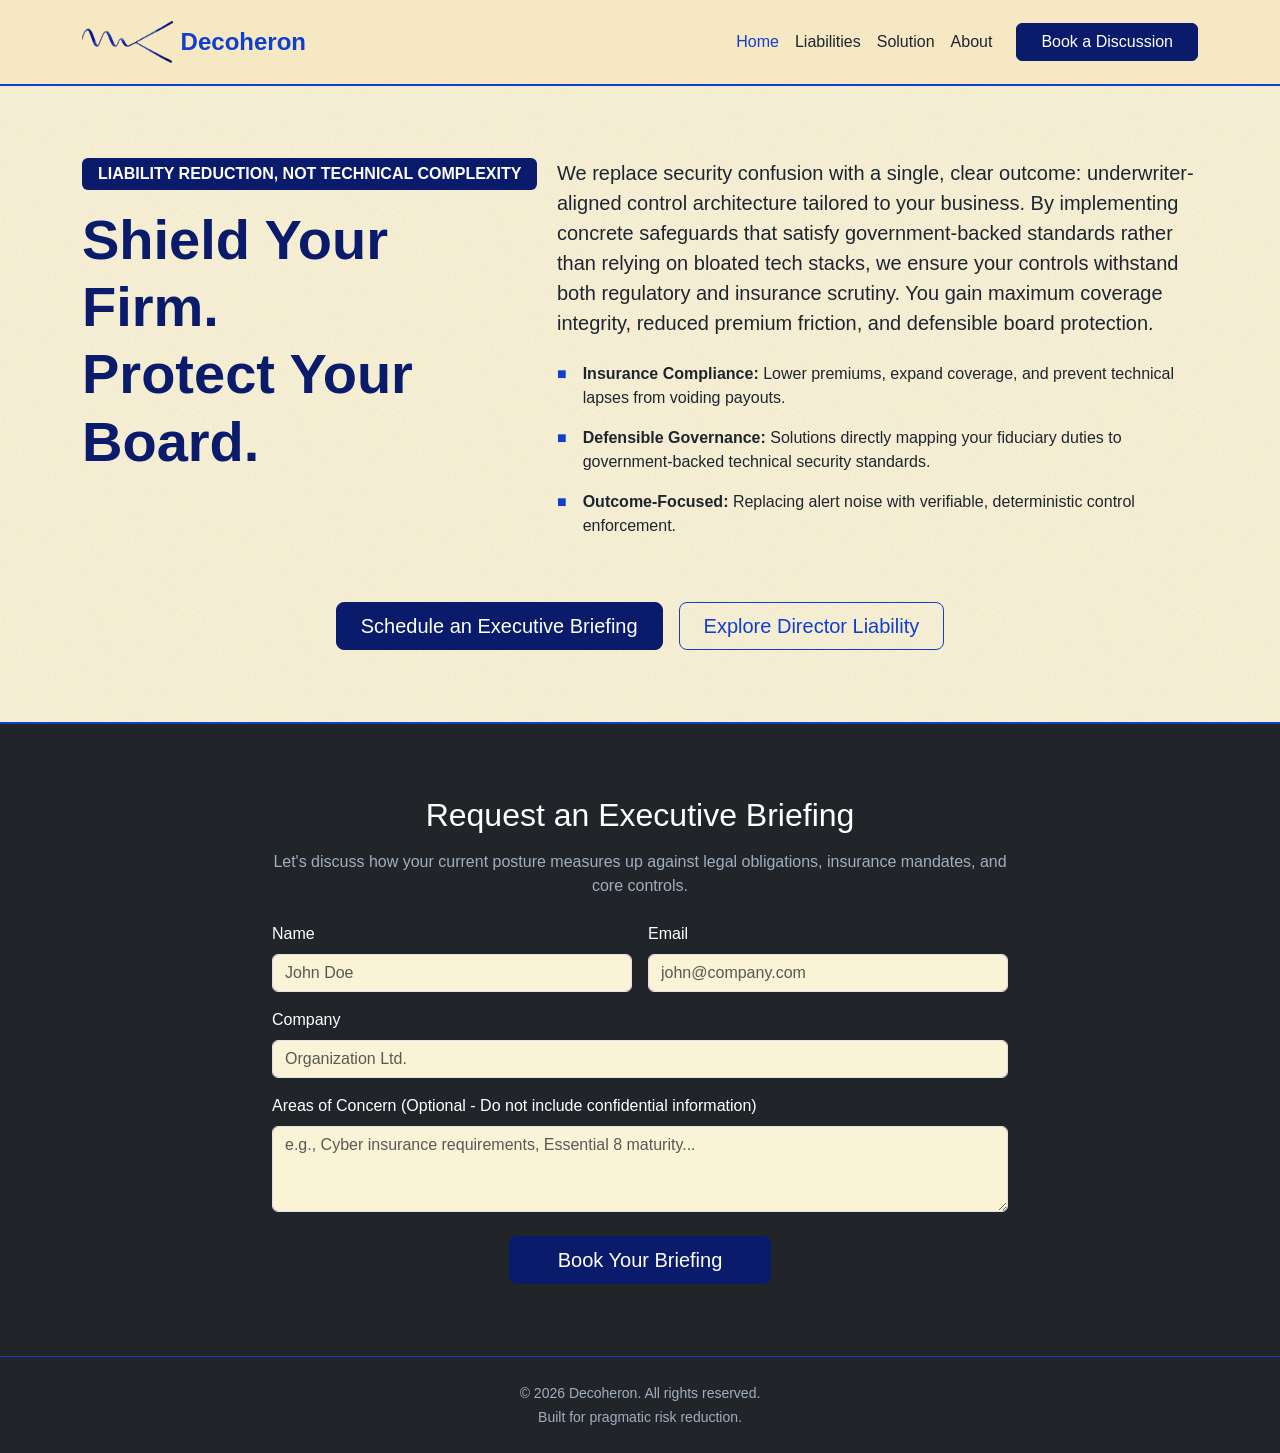
==== index.html @ dc3616f5 "Fixed liabilities link" ====
<!DOCTYPE html><html lang="en"><head><meta charset="UTF-8"><meta name="viewport" content="width=device-width, initial-scale=1.0"><title>Decoheron - Solutions-Focused Cyber Security &amp; Director Liability Reduction</title><meta charset="utf-8"><meta name="viewport" content="width=device-width, initial-scale=1, shrink-to-fit=no"><meta name="description" content="Liability-focused, deterministic cyber security provider in Melbourne."><meta name="author" content="info@decoheron.com"><title>Decoheron - Solutions-Focused Cyber Security &amp; Director Liability Reduction</title><link rel="icon" type="image/png" href="/favicon-96x96.png?v=20260821" sizes="96x96"><link rel="icon" type="image/svg+xml" href="/favicon.svg?v=20260821"><link rel="shortcut icon" href="/favicon.ico?v=20260821"><link rel="apple-touch-icon" sizes="180x180" href="/apple-touch-icon.png?v=20260821"><meta name="apple-mobile-web-app-title" content="Decoheron"><link rel="manifest" href="/site.webmanifest?v=20260821"><link rel="stylesheet" href="/assets/BriefingForm.DM5x6UnC.css"></head><body class="d-flex flex-column min-vh-100 bg-dark"><nav class="navbar navbar-expand-lg navbar-cream sticky-top py-3" data-astro-cid-l7arcky5><div class="container" data-astro-cid-l7arcky5><a class="navbar-brand d-flex align-items-center gap-2 fw-bold fs-4" href="/" data-astro-cid-l7arcky5><img src="/assets/d_logo.DapiBBcV_py7vU.webp" alt="Decoheron Logo" loading="eager" data-astro-cid-l7arcky5="true" decoding="async" width="479" height="222" class="img-fluid hero-logo"><span data-astro-cid-l7arcky5>Decoheron</span></a><button class="navbar-toggler border-0" type="button" data-bs-toggle="collapse" data-bs-target="#navbarNav" aria-controls="navbarNav" aria-expanded="false" aria-label="Toggle navigation" data-astro-cid-l7arcky5><span class="navbar-toggler-icon" data-astro-cid-l7arcky5></span></button><div class="collapse navbar-collapse" id="navbarNav" data-astro-cid-l7arcky5><ul class="navbar-nav ms-auto align-items-lg-center" data-astro-cid-l7arcky5><li class="nav-item" data-astro-cid-l7arcky5><a class="nav-link active" aria-current="page" href="/" data-astro-cid-l7arcky5>Home</a></li><li class="nav-item" data-astro-cid-l7arcky5><a class="nav-link" href="/liabilities" data-astro-cid-l7arcky5>Liabilities</a></li><li class="nav-item" data-astro-cid-l7arcky5><a class="nav-link" href="/solution" data-astro-cid-l7arcky5>Solution</a></li><li class="nav-item" data-astro-cid-l7arcky5><a class="nav-link" href="/about" data-astro-cid-l7arcky5>About</a></li><li class="nav-item ms-lg-3 mt-2 mt-lg-0" data-astro-cid-l7arcky5><a class="btn btn-primary px-4" href="#briefing" data-astro-cid-l7arcky5>Book a Discussion</a></li></ul></div></div></nav><main class="paper-grain-overlay"><header class="py-5"><div class="container py-4"><div class="row gy-4 align-items-start"><div class="col-lg-5"><span class="badge bg-primary mb-3 px-3 py-2 text-uppercase fs-6">Liability Reduction, not technical complexity</span><h1 class="display-4 fw-bold text-primary mb-4">Shield Your Firm.<br>Protect Your Board.</h1></div><div class="col-lg-7"><p class="lead text-subtle mb-4 fs-5">We replace security confusion with a single, clear outcome: underwriter-aligned control architecture tailored to your business. By implementing concrete safeguards that satisfy government-backed standards rather than relying on bloated tech stacks, we ensure your controls withstand both regulatory and insurance scrutiny. You gain maximum coverage integrity, reduced premium friction, and defensible board protection.</p><ul class="list-unstyled hero-value-list"><li class="d-flex mb-3 align-items-start"><span class="square-bullet me-3">■</span><div><strong>Insurance Compliance:</strong> Lower premiums, expand coverage, and prevent technical lapses from voiding payouts.</div></li><li class="d-flex mb-3 align-items-start"><span class="square-bullet me-3">■</span><div><strong>Defensible Governance:</strong> Solutions directly mapping your fiduciary duties to government-backed technical security standards.</div></li><li class="d-flex align-items-start"><span class="square-bullet me-3">■</span><div><strong>Outcome-Focused:</strong> Replacing alert noise with verifiable, deterministic control enforcement.</div></li></ul></div></div><div class="row text-center mt-5"><div class="col-12"><div class="d-flex flex-column flex-sm-row justify-content-center align-items-center gap-3"><a href="#briefing" class="btn btn-primary btn-lg px-4">Schedule an Executive Briefing</a><a href="/liabilities" class="btn btn-outline-navy btn-lg px-4">Explore Director Liability</a></div></div></div></div></header><section id="briefing" class="py-5 bg-dark text-white" style><div class="container py-4"><div class="row justify-content-center"><div class="col-lg-8 text-center"><h2 class="mb-3">Request an Executive Briefing</h2><p class="text-subtle-light mb-4">Let's discuss how your current posture measures up against legal obligations, insurance mandates, and core controls.</p><div id="form-result" class="mb-4 d-none"></div><form id="briefing-form" class="row g-3 text-start"><input type="hidden" name="access_key" value="e4e88509-f505-4f2e-a630-6c46a250e380"><input type="hidden" name="subject" value="New Executive Briefing Request"><input type="checkbox" name="botcheck" class="d-none" style="display: none;"><div class="col-md-6"><label for="name" class="form-label">Name</label><input type="text" name="name" class="form-control" id="name" autocomplete="name" placeholder="John Doe" required></div><div class="col-md-6"><label for="email" class="form-label">Email</label><input type="email" name="email" class="form-control" id="email" autocomplete="email" placeholder="john@company.com" required></div><div class="col-12"><label for="company" class="form-label">Company</label><input type="text" name="company" class="form-control" id="company" autocomplete="organization" placeholder="Organization Ltd."></div><div class="col-12"><label for="notes" class="form-label">Areas of Concern (Optional - Do not include confidential information)</label><textarea name="message" class="form-control" id="notes" rows="3" placeholder="e.g., Cyber insurance requirements, Essential 8 maturity..."></textarea></div><div class="col-12 text-center mt-4"><button type="submit" id="submit-btn" class="btn btn-primary btn-lg px-5">Book Your Briefing</button></div></form></div></div></div></section><script type="module">var e=document.getElementById(`briefing-form`),t=document.getElementById(`form-result`),n=document.getElementById(`submit-btn`);e&&e.addEventListener(`submit`,function(r){r.preventDefault(),n.disabled=!0,n.innerHTML=`Sending...`;let i=new FormData(e),a=Object.fromEntries(i),o=JSON.stringify(a);fetch(`https://api.web3forms.com/submit`,{method:`POST`,headers:{"Content-Type":`application/json`,Accept:`application/json`},body:o}).then(async n=>{let r=await n.json();n.status==200?(t.className=`alert alert-success`,t.innerHTML=`Thank you. Your briefing request has been received. We will be in touch shortly.`,e.reset(),e.classList.add(`d-none`)):(t.className=`alert alert-danger`,t.innerHTML=r.message||`Something went wrong. Please try again.`)}).catch(()=>{t.className=`alert alert-danger`,t.innerHTML=`Unable to submit form. Please check your network connection.`}).finally(()=>{t.classList.remove(`d-none`),n.disabled=!1,n.innerHTML=`Book Your Briefing`})});</script><script type="module">var e=document.querySelectorAll(`a[href="#briefing"]`),t=document.getElementById(`briefing`);t&&e.forEach(e=>{e.addEventListener(`click`,()=>{t.style.display=`block`,t.scrollIntoView({behavior:`smooth`})})});</script></main><footer class="py-4 bg-dark text-white border-top border-secondary"><div class="container text-center"><small class="text-subtle-light">&copy; 2026 Decoheron. All rights reserved.<br>Built for pragmatic risk reduction.</small></div></footer><script type="module" src="/assets/BaseLayout.astro_astro_type_script_index_0_lang.6x2dcqrK.js"></script></body></html>
---- assets/BriefingForm.DM5x6UnC.css ----
:root,[data-bs-theme=light]{--bs-blue:#0d6efd;--bs-indigo:#6610f2;--bs-purple:#6f42c1;--bs-pink:#d63384;--bs-red:#dc3545;--bs-orange:#fd7e14;--bs-yellow:#ffc107;--bs-green:#198754;--bs-teal:#20c997;--bs-cyan:#0dcaf0;--bs-black:#000;--bs-white:#fff;--bs-gray:#6c757d;--bs-gray-dark:#343a40;--bs-gray-100:#f8f9fa;--bs-gray-200:#e9ecef;--bs-gray-300:#dee2e6;--bs-gray-400:#ced4da;--bs-gray-500:#adb5bd;--bs-gray-600:#6c757d;--bs-gray-700:#495057;--bs-gray-800:#343a40;--bs-gray-900:#212529;--bs-primary:#0d6efd;--bs-secondary:#6c757d;--bs-success:#198754;--bs-info:#0dcaf0;--bs-warning:#ffc107;--bs-danger:#dc3545;--bs-light:#f8f9fa;--bs-dark:#212529;--bs-primary-rgb:13,110,253;--bs-secondary-rgb:108,117,125;--bs-success-rgb:25,135,84;--bs-info-rgb:13,202,240;--bs-warning-rgb:255,193,7;--bs-danger-rgb:220,53,69;--bs-light-rgb:248,249,250;--bs-dark-rgb:33,37,41;--bs-primary-text-emphasis:#052c65;--bs-secondary-text-emphasis:#2b2f32;--bs-success-text-emphasis:#0a3622;--bs-info-text-emphasis:#055160;--bs-warning-text-emphasis:#664d03;--bs-danger-text-emphasis:#58151c;--bs-light-text-emphasis:#495057;--bs-dark-text-emphasis:#495057;--bs-primary-bg-subtle:#cfe2ff;--bs-secondary-bg-subtle:#e2e3e5;--bs-success-bg-subtle:#d1e7dd;--bs-info-bg-subtle:#cff4fc;--bs-warning-bg-subtle:#fff3cd;--bs-danger-bg-subtle:#f8d7da;--bs-light-bg-subtle:#fcfcfd;--bs-dark-bg-subtle:#ced4da;--bs-primary-border-subtle:#9ec5fe;--bs-secondary-border-subtle:#c4c8cb;--bs-success-border-subtle:#a3cfbb;--bs-info-border-subtle:#9eeaf9;--bs-warning-border-subtle:#ffe69c;--bs-danger-border-subtle:#f1aeb5;--bs-light-border-subtle:#e9ecef;--bs-dark-border-subtle:#adb5bd;--bs-white-rgb:255,255,255;--bs-black-rgb:0,0,0;--bs-font-sans-serif:system-ui,-apple-system,"Segoe UI",Roboto,"Helvetica Neue","Noto Sans","Liberation Sans",Arial,sans-serif,"Apple Color Emoji","Segoe UI Emoji","Segoe UI Symbol","Noto Color Emoji";--bs-font-monospace:SFMono-Regular,Menlo,Monaco,Consolas,"Liberation Mono","Courier New",monospace;--bs-gradient:linear-gradient(180deg, #ffffff26, #fff0);--bs-body-font-family:var(--bs-font-sans-serif);--bs-body-font-size:1rem;--bs-body-font-weight:400;--bs-body-line-height:1.5;--bs-body-color:#212529;--bs-body-color-rgb:33,37,41;--bs-body-bg:#fff;--bs-body-bg-rgb:255,255,255;--bs-emphasis-color:#000;--bs-emphasis-color-rgb:0,0,0;--bs-secondary-color:#212529bf;--bs-secondary-color-rgb:33,37,41;--bs-secondary-bg:#e9ecef;--bs-secondary-bg-rgb:233,236,239;--bs-tertiary-color:#21252980;--bs-tertiary-color-rgb:33,37,41;--bs-tertiary-bg:#f8f9fa;--bs-tertiary-bg-rgb:248,249,250;--bs-heading-color:inherit;--bs-link-color:#0d6efd;--bs-link-color-rgb:13,110,253;--bs-link-decoration:underline;--bs-link-hover-color:#0a58ca;--bs-link-hover-color-rgb:10,88,202;--bs-code-color:#d63384;--bs-highlight-color:#212529;--bs-highlight-bg:#fff3cd;--bs-border-width:1px;--bs-border-style:solid;--bs-border-color:#dee2e6;--bs-border-color-translucent:#0000002d;--bs-border-radius:.375rem;--bs-border-radius-sm:.25rem;--bs-border-radius-lg:.5rem;--bs-border-radius-xl:1rem;--bs-border-radius-xxl:2rem;--bs-border-radius-2xl:var(--bs-border-radius-xxl);--bs-border-radius-pill:50rem;--bs-box-shadow:0 .5rem 1rem #00000026;--bs-box-shadow-sm:0 .125rem .25rem #00000013;--bs-box-shadow-lg:0 1rem 3rem #0000002d;--bs-box-shadow-inset:inset 0 1px 2px #00000013;--bs-focus-ring-width:.25rem;--bs-focus-ring-opacity:.25;--bs-focus-ring-color:#0d6efd40;--bs-form-valid-color:#198754;--bs-form-valid-border-color:#198754;--bs-form-invalid-color:#dc3545;--bs-form-invalid-border-color:#dc3545}[data-bs-theme=dark]{color-scheme:dark;--bs-body-color:#dee2e6;--bs-body-color-rgb:222,226,230;--bs-body-bg:#212529;--bs-body-bg-rgb:33,37,41;--bs-emphasis-color:#fff;--bs-emphasis-color-rgb:255,255,255;--bs-secondary-color:#dee2e6bf;--bs-secondary-color-rgb:222,226,230;--bs-secondary-bg:#343a40;--bs-secondary-bg-rgb:52,58,64;--bs-tertiary-color:#dee2e680;--bs-tertiary-color-rgb:222,226,230;--bs-tertiary-bg:#2b3035;--bs-tertiary-bg-rgb:43,48,53;--bs-primary-text-emphasis:#6ea8fe;--bs-secondary-text-emphasis:#a7acb1;--bs-success-text-emphasis:#75b798;--bs-info-text-emphasis:#6edff6;--bs-warning-text-emphasis:#ffda6a;--bs-danger-text-emphasis:#ea868f;--bs-light-text-emphasis:#f8f9fa;--bs-dark-text-emphasis:#dee2e6;--bs-primary-bg-subtle:#031633;--bs-secondary-bg-subtle:#161719;--bs-success-bg-subtle:#051b11;--bs-info-bg-subtle:#032830;--bs-warning-bg-subtle:#332701;--bs-danger-bg-subtle:#2c0b0e;--bs-light-bg-subtle:#343a40;--bs-dark-bg-subtle:#1a1d20;--bs-primary-border-subtle:#084298;--bs-secondary-border-subtle:#41464b;--bs-success-border-subtle:#0f5132;--bs-info-border-subtle:#087990;--bs-warning-border-subtle:#997404;--bs-danger-border-subtle:#842029;--bs-light-border-subtle:#495057;--bs-dark-border-subtle:#343a40;--bs-heading-color:inherit;--bs-link-color:#6ea8fe;--bs-link-hover-color:#8bb9fe;--bs-link-color-rgb:110,168,254;--bs-link-hover-color-rgb:139,185,254;--bs-code-color:#e685b5;--bs-highlight-color:#dee2e6;--bs-highlight-bg:#664d03;--bs-border-color:#495057;--bs-border-color-translucent:#ffffff26;--bs-form-valid-color:#75b798;--bs-form-valid-border-color:#75b798;--bs-form-invalid-color:#ea868f;--bs-form-invalid-border-color:#ea868f}*,:after,:before{box-sizing:border-box}@media (prefers-reduced-motion:no-preference){:root{scroll-behavior:smooth}}body{font-family:var(--bs-body-font-family);font-size:var(--bs-body-font-size);font-weight:var(--bs-body-font-weight);line-height:var(--bs-body-line-height);color:var(--bs-body-color);text-align:var(--bs-body-text-align);background-color:var(--bs-body-bg);-webkit-text-size-adjust:100%;-webkit-tap-highlight-color:transparent;margin:0}hr{color:inherit;border:0;border-top:var(--bs-border-width) solid;opacity:.25;margin:1rem 0}.h1,.h2,.h3,.h4,.h5,.h6,h1,h2,h3,h4,h5,h6{color:var(--bs-heading-color);margin-top:0;margin-bottom:.5rem;font-weight:500;line-height:1.2}.h1,h1{font-size:calc(1.375rem + 1.5vw)}@media (width>=1200px){.h1,h1{font-size:2.5rem}}.h2,h2{font-size:calc(1.325rem + .9vw)}@media (width>=1200px){.h2,h2{font-size:2rem}}.h3,h3{font-size:calc(1.3rem + .6vw)}@media (width>=1200px){.h3,h3{font-size:1.75rem}}.h4,h4{font-size:calc(1.275rem + .3vw)}@media (width>=1200px){.h4,h4{font-size:1.5rem}}.h5,h5{font-size:1.25rem}.h6,h6{font-size:1rem}p{margin-top:0;margin-bottom:1rem}abbr[title]{cursor:help;-webkit-text-decoration-skip-ink:none;text-decoration-skip-ink:none;text-decoration:underline dotted}address{font-style:normal;line-height:inherit;margin-bottom:1rem}ol,ul{padding-left:2rem}dl,ol,ul{margin-top:0;margin-bottom:1rem}ol ol,ol ul,ul ol,ul ul{margin-bottom:0}dt{font-weight:700}dd{margin-bottom:.5rem;margin-left:0}blockquote{margin:0 0 1rem}b,strong{font-weight:bolder}.small,small{font-size:.875em}.mark,mark{color:var(--bs-highlight-color);background-color:var(--bs-highlight-bg);padding:.1875em}sub,sup{vertical-align:baseline;font-size:.75em;line-height:0;position:relative}sub{bottom:-.25em}sup{top:-.5em}a{color:rgba(var(--bs-link-color-rgb),var(--bs-link-opacity,1));text-decoration:underline}a:hover{--bs-link-color-rgb:var(--bs-link-hover-color-rgb)}a:not([href]):not([class]),a:not([href]):not([class]):hover{color:inherit;text-decoration:none}code,kbd,pre,samp{font-family:var(--bs-font-monospace);font-size:1em}pre{margin-top:0;margin-bottom:1rem;font-size:.875em;display:block;overflow:auto}pre code{font-size:inherit;color:inherit;word-break:normal}code{color:var(--bs-code-color);word-wrap:break-word;font-size:.875em}a>code{color:inherit}kbd{color:var(--bs-body-bg);background-color:var(--bs-body-color);border-radius:.25rem;padding:.1875rem .375rem;font-size:.875em}kbd kbd{padding:0;font-size:1em}figure{margin:0 0 1rem}img,svg{vertical-align:middle}table{caption-side:bottom;border-collapse:collapse}caption{color:var(--bs-secondary-color);text-align:left;padding-top:.5rem;padding-bottom:.5rem}th{text-align:inherit;text-align:-webkit-match-parent}tbody,td,tfoot,th,thead,tr{border-color:inherit;border-style:solid;border-width:0}label{display:inline-block}button{border-radius:0}button:focus:not(:focus-visible){outline:0}button,input,optgroup,select,textarea{font-family:inherit;font-size:inherit;line-height:inherit;margin:0}button,select{text-transform:none}[role=button]{cursor:pointer}select{word-wrap:normal}select:disabled{opacity:1}[list]:not([type=date]):not([type=datetime-local]):not([type=month]):not([type=week]):not([type=time])::-webkit-calendar-picker-indicator{display:none!important}[type=button],[type=reset],[type=submit],button{-webkit-appearance:button}[type=button]:not(:disabled),[type=reset]:not(:disabled),[type=submit]:not(:disabled),button:not(:disabled){cursor:pointer}::-moz-focus-inner{border-style:none;padding:0}textarea{resize:vertical}fieldset{border:0;min-width:0;margin:0;padding:0}legend{float:left;width:100%;line-height:inherit;margin-bottom:.5rem;padding:0;font-size:calc(1.275rem + .3vw)}@media (width>=1200px){legend{font-size:1.5rem}}legend+*{clear:left}::-webkit-datetime-edit-day-field,::-webkit-datetime-edit-fields-wrapper,::-webkit-datetime-edit-hour-field,::-webkit-datetime-edit-minute,::-webkit-datetime-edit-month-field,::-webkit-datetime-edit-text,::-webkit-datetime-edit-year-field{padding:0}::-webkit-inner-spin-button{height:auto}[type=search]{-webkit-appearance:textfield;outline-offset:-2px}[type=search]::-webkit-search-cancel-button{cursor:pointer;filter:grayscale()}::-webkit-search-decoration{-webkit-appearance:none}::-webkit-color-swatch-wrapper{padding:0}::-webkit-file-upload-button{font:inherit;-webkit-appearance:button}::file-selector-button{font:inherit;-webkit-appearance:button}output{display:inline-block}iframe{border:0}summary{cursor:pointer;display:list-item}progress{vertical-align:baseline}[hidden]{display:none!important}.lead{font-size:1.25rem;font-weight:300}.display-1{font-size:calc(1.625rem + 4.5vw);font-weight:300;line-height:1.2}@media (width>=1200px){.display-1{font-size:5rem}}.display-2{font-size:calc(1.575rem + 3.9vw);font-weight:300;line-height:1.2}@media (width>=1200px){.display-2{font-size:4.5rem}}.display-3{font-size:calc(1.525rem + 3.3vw);font-weight:300;line-height:1.2}@media (width>=1200px){.display-3{font-size:4rem}}.display-4{font-size:calc(1.475rem + 2.7vw);font-weight:300;line-height:1.2}@media (width>=1200px){.display-4{font-size:3.5rem}}.display-5{font-size:calc(1.425rem + 2.1vw);font-weight:300;line-height:1.2}@media (width>=1200px){.display-5{font-size:3rem}}.display-6{font-size:calc(1.375rem + 1.5vw);font-weight:300;line-height:1.2}@media (width>=1200px){.display-6{font-size:2.5rem}}.list-unstyled,.list-inline{padding-left:0;list-style:none}.list-inline-item{display:inline-block}.list-inline-item:not(:last-child){margin-right:.5rem}.initialism{text-transform:uppercase;font-size:.875em}.blockquote{margin-bottom:1rem;font-size:1.25rem}.blockquote>:last-child{margin-bottom:0}.blockquote-footer{color:#6c757d;margin-top:-1rem;margin-bottom:1rem;font-size:.875em}.blockquote-footer:before{content:"— "}.img-fluid{max-width:100%;height:auto}.img-thumbnail{background-color:var(--bs-body-bg);border:var(--bs-border-width) solid var(--bs-border-color);border-radius:var(--bs-border-radius);max-width:100%;height:auto;padding:.25rem}.figure{display:inline-block}.figure-img{margin-bottom:.5rem;line-height:1}.figure-caption{color:var(--bs-secondary-color);font-size:.875em}.container,.container-fluid,.container-lg,.container-md,.container-sm,.container-xl,.container-xxl{--bs-gutter-x:1.5rem;--bs-gutter-y:0;width:100%;padding-right:calc(var(--bs-gutter-x) * .5);padding-left:calc(var(--bs-gutter-x) * .5);margin-left:auto;margin-right:auto}@media (width>=576px){.container,.container-sm{max-width:540px}}@media (width>=768px){.container,.container-md,.container-sm{max-width:720px}}@media (width>=992px){.container,.container-lg,.container-md,.container-sm{max-width:960px}}@media (width>=1200px){.container,.container-lg,.container-md,.container-sm,.container-xl{max-width:1140px}}@media (width>=1400px){.container,.container-lg,.container-md,.container-sm,.container-xl,.container-xxl{max-width:1320px}}:root{--bs-breakpoint-xs:0;--bs-breakpoint-sm:576px;--bs-breakpoint-md:768px;--bs-breakpoint-lg:992px;--bs-breakpoint-xl:1200px;--bs-breakpoint-xxl:1400px}.row{--bs-gutter-x:1.5rem;--bs-gutter-y:0;margin-top:calc(-1 * var(--bs-gutter-y));margin-right:calc(-.5 * var(--bs-gutter-x));margin-left:calc(-.5 * var(--bs-gutter-x));flex-wrap:wrap;display:flex}.row>*{width:100%;max-width:100%;padding-right:calc(var(--bs-gutter-x) * .5);padding-left:calc(var(--bs-gutter-x) * .5);margin-top:var(--bs-gutter-y);flex-shrink:0}.col{flex:1 0 0}.row-cols-auto>*{flex:none;width:auto}.row-cols-1>*{flex:none;width:100%}.row-cols-2>*{flex:none;width:50%}.row-cols-3>*{flex:none;width:33.3333%}.row-cols-4>*{flex:none;width:25%}.row-cols-5>*{flex:none;width:20%}.row-cols-6>*{flex:none;width:16.6667%}.col-auto{flex:none;width:auto}.col-1{flex:none;width:8.33333%}.col-2{flex:none;width:16.6667%}.col-3{flex:none;width:25%}.col-4{flex:none;width:33.3333%}.col-5{flex:none;width:41.6667%}.col-6{flex:none;width:50%}.col-7{flex:none;width:58.3333%}.col-8{flex:none;width:66.6667%}.col-9{flex:none;width:75%}.col-10{flex:none;width:83.3333%}.col-11{flex:none;width:91.6667%}.col-12{flex:none;width:100%}.offset-1{margin-left:8.33333%}.offset-2{margin-left:16.6667%}.offset-3{margin-left:25%}.offset-4{margin-left:33.3333%}.offset-5{margin-left:41.6667%}.offset-6{margin-left:50%}.offset-7{margin-left:58.3333%}.offset-8{margin-left:66.6667%}.offset-9{margin-left:75%}.offset-10{margin-left:83.3333%}.offset-11{margin-left:91.6667%}.g-0,.gx-0{--bs-gutter-x:0}.g-0,.gy-0{--bs-gutter-y:0}.g-1,.gx-1{--bs-gutter-x:.25rem}.g-1,.gy-1{--bs-gutter-y:.25rem}.g-2,.gx-2{--bs-gutter-x:.5rem}.g-2,.gy-2{--bs-gutter-y:.5rem}.g-3,.gx-3{--bs-gutter-x:1rem}.g-3,.gy-3{--bs-gutter-y:1rem}.g-4,.gx-4{--bs-gutter-x:1.5rem}.g-4,.gy-4{--bs-gutter-y:1.5rem}.g-5,.gx-5{--bs-gutter-x:3rem}.g-5,.gy-5{--bs-gutter-y:3rem}@media (width>=576px){.col-sm{flex:1 0 0}.row-cols-sm-auto>*{flex:none;width:auto}.row-cols-sm-1>*{flex:none;width:100%}.row-cols-sm-2>*{flex:none;width:50%}.row-cols-sm-3>*{flex:none;width:33.3333%}.row-cols-sm-4>*{flex:none;width:25%}.row-cols-sm-5>*{flex:none;width:20%}.row-cols-sm-6>*{flex:none;width:16.6667%}.col-sm-auto{flex:none;width:auto}.col-sm-1{flex:none;width:8.33333%}.col-sm-2{flex:none;width:16.6667%}.col-sm-3{flex:none;width:25%}.col-sm-4{flex:none;width:33.3333%}.col-sm-5{flex:none;width:41.6667%}.col-sm-6{flex:none;width:50%}.col-sm-7{flex:none;width:58.3333%}.col-sm-8{flex:none;width:66.6667%}.col-sm-9{flex:none;width:75%}.col-sm-10{flex:none;width:83.3333%}.col-sm-11{flex:none;width:91.6667%}.col-sm-12{flex:none;width:100%}.offset-sm-0{margin-left:0}.offset-sm-1{margin-left:8.33333%}.offset-sm-2{margin-left:16.6667%}.offset-sm-3{margin-left:25%}.offset-sm-4{margin-left:33.3333%}.offset-sm-5{margin-left:41.6667%}.offset-sm-6{margin-left:50%}.offset-sm-7{margin-left:58.3333%}.offset-sm-8{margin-left:66.6667%}.offset-sm-9{margin-left:75%}.offset-sm-10{margin-left:83.3333%}.offset-sm-11{margin-left:91.6667%}.g-sm-0,.gx-sm-0{--bs-gutter-x:0}.g-sm-0,.gy-sm-0{--bs-gutter-y:0}.g-sm-1,.gx-sm-1{--bs-gutter-x:.25rem}.g-sm-1,.gy-sm-1{--bs-gutter-y:.25rem}.g-sm-2,.gx-sm-2{--bs-gutter-x:.5rem}.g-sm-2,.gy-sm-2{--bs-gutter-y:.5rem}.g-sm-3,.gx-sm-3{--bs-gutter-x:1rem}.g-sm-3,.gy-sm-3{--bs-gutter-y:1rem}.g-sm-4,.gx-sm-4{--bs-gutter-x:1.5rem}.g-sm-4,.gy-sm-4{--bs-gutter-y:1.5rem}.g-sm-5,.gx-sm-5{--bs-gutter-x:3rem}.g-sm-5,.gy-sm-5{--bs-gutter-y:3rem}}@media (width>=768px){.col-md{flex:1 0 0}.row-cols-md-auto>*{flex:none;width:auto}.row-cols-md-1>*{flex:none;width:100%}.row-cols-md-2>*{flex:none;width:50%}.row-cols-md-3>*{flex:none;width:33.3333%}.row-cols-md-4>*{flex:none;width:25%}.row-cols-md-5>*{flex:none;width:20%}.row-cols-md-6>*{flex:none;width:16.6667%}.col-md-auto{flex:none;width:auto}.col-md-1{flex:none;width:8.33333%}.col-md-2{flex:none;width:16.6667%}.col-md-3{flex:none;width:25%}.col-md-4{flex:none;width:33.3333%}.col-md-5{flex:none;width:41.6667%}.col-md-6{flex:none;width:50%}.col-md-7{flex:none;width:58.3333%}.col-md-8{flex:none;width:66.6667%}.col-md-9{flex:none;width:75%}.col-md-10{flex:none;width:83.3333%}.col-md-11{flex:none;width:91.6667%}.col-md-12{flex:none;width:100%}.offset-md-0{margin-left:0}.offset-md-1{margin-left:8.33333%}.offset-md-2{margin-left:16.6667%}.offset-md-3{margin-left:25%}.offset-md-4{margin-left:33.3333%}.offset-md-5{margin-left:41.6667%}.offset-md-6{margin-left:50%}.offset-md-7{margin-left:58.3333%}.offset-md-8{margin-left:66.6667%}.offset-md-9{margin-left:75%}.offset-md-10{margin-left:83.3333%}.offset-md-11{margin-left:91.6667%}.g-md-0,.gx-md-0{--bs-gutter-x:0}.g-md-0,.gy-md-0{--bs-gutter-y:0}.g-md-1,.gx-md-1{--bs-gutter-x:.25rem}.g-md-1,.gy-md-1{--bs-gutter-y:.25rem}.g-md-2,.gx-md-2{--bs-gutter-x:.5rem}.g-md-2,.gy-md-2{--bs-gutter-y:.5rem}.g-md-3,.gx-md-3{--bs-gutter-x:1rem}.g-md-3,.gy-md-3{--bs-gutter-y:1rem}.g-md-4,.gx-md-4{--bs-gutter-x:1.5rem}.g-md-4,.gy-md-4{--bs-gutter-y:1.5rem}.g-md-5,.gx-md-5{--bs-gutter-x:3rem}.g-md-5,.gy-md-5{--bs-gutter-y:3rem}}@media (width>=992px){.col-lg{flex:1 0 0}.row-cols-lg-auto>*{flex:none;width:auto}.row-cols-lg-1>*{flex:none;width:100%}.row-cols-lg-2>*{flex:none;width:50%}.row-cols-lg-3>*{flex:none;width:33.3333%}.row-cols-lg-4>*{flex:none;width:25%}.row-cols-lg-5>*{flex:none;width:20%}.row-cols-lg-6>*{flex:none;width:16.6667%}.col-lg-auto{flex:none;width:auto}.col-lg-1{flex:none;width:8.33333%}.col-lg-2{flex:none;width:16.6667%}.col-lg-3{flex:none;width:25%}.col-lg-4{flex:none;width:33.3333%}.col-lg-5{flex:none;width:41.6667%}.col-lg-6{flex:none;width:50%}.col-lg-7{flex:none;width:58.3333%}.col-lg-8{flex:none;width:66.6667%}.col-lg-9{flex:none;width:75%}.col-lg-10{flex:none;width:83.3333%}.col-lg-11{flex:none;width:91.6667%}.col-lg-12{flex:none;width:100%}.offset-lg-0{margin-left:0}.offset-lg-1{margin-left:8.33333%}.offset-lg-2{margin-left:16.6667%}.offset-lg-3{margin-left:25%}.offset-lg-4{margin-left:33.3333%}.offset-lg-5{margin-left:41.6667%}.offset-lg-6{margin-left:50%}.offset-lg-7{margin-left:58.3333%}.offset-lg-8{margin-left:66.6667%}.offset-lg-9{margin-left:75%}.offset-lg-10{margin-left:83.3333%}.offset-lg-11{margin-left:91.6667%}.g-lg-0,.gx-lg-0{--bs-gutter-x:0}.g-lg-0,.gy-lg-0{--bs-gutter-y:0}.g-lg-1,.gx-lg-1{--bs-gutter-x:.25rem}.g-lg-1,.gy-lg-1{--bs-gutter-y:.25rem}.g-lg-2,.gx-lg-2{--bs-gutter-x:.5rem}.g-lg-2,.gy-lg-2{--bs-gutter-y:.5rem}.g-lg-3,.gx-lg-3{--bs-gutter-x:1rem}.g-lg-3,.gy-lg-3{--bs-gutter-y:1rem}.g-lg-4,.gx-lg-4{--bs-gutter-x:1.5rem}.g-lg-4,.gy-lg-4{--bs-gutter-y:1.5rem}.g-lg-5,.gx-lg-5{--bs-gutter-x:3rem}.g-lg-5,.gy-lg-5{--bs-gutter-y:3rem}}@media (width>=1200px){.col-xl{flex:1 0 0}.row-cols-xl-auto>*{flex:none;width:auto}.row-cols-xl-1>*{flex:none;width:100%}.row-cols-xl-2>*{flex:none;width:50%}.row-cols-xl-3>*{flex:none;width:33.3333%}.row-cols-xl-4>*{flex:none;width:25%}.row-cols-xl-5>*{flex:none;width:20%}.row-cols-xl-6>*{flex:none;width:16.6667%}.col-xl-auto{flex:none;width:auto}.col-xl-1{flex:none;width:8.33333%}.col-xl-2{flex:none;width:16.6667%}.col-xl-3{flex:none;width:25%}.col-xl-4{flex:none;width:33.3333%}.col-xl-5{flex:none;width:41.6667%}.col-xl-6{flex:none;width:50%}.col-xl-7{flex:none;width:58.3333%}.col-xl-8{flex:none;width:66.6667%}.col-xl-9{flex:none;width:75%}.col-xl-10{flex:none;width:83.3333%}.col-xl-11{flex:none;width:91.6667%}.col-xl-12{flex:none;width:100%}.offset-xl-0{margin-left:0}.offset-xl-1{margin-left:8.33333%}.offset-xl-2{margin-left:16.6667%}.offset-xl-3{margin-left:25%}.offset-xl-4{margin-left:33.3333%}.offset-xl-5{margin-left:41.6667%}.offset-xl-6{margin-left:50%}.offset-xl-7{margin-left:58.3333%}.offset-xl-8{margin-left:66.6667%}.offset-xl-9{margin-left:75%}.offset-xl-10{margin-left:83.3333%}.offset-xl-11{margin-left:91.6667%}.g-xl-0,.gx-xl-0{--bs-gutter-x:0}.g-xl-0,.gy-xl-0{--bs-gutter-y:0}.g-xl-1,.gx-xl-1{--bs-gutter-x:.25rem}.g-xl-1,.gy-xl-1{--bs-gutter-y:.25rem}.g-xl-2,.gx-xl-2{--bs-gutter-x:.5rem}.g-xl-2,.gy-xl-2{--bs-gutter-y:.5rem}.g-xl-3,.gx-xl-3{--bs-gutter-x:1rem}.g-xl-3,.gy-xl-3{--bs-gutter-y:1rem}.g-xl-4,.gx-xl-4{--bs-gutter-x:1.5rem}.g-xl-4,.gy-xl-4{--bs-gutter-y:1.5rem}.g-xl-5,.gx-xl-5{--bs-gutter-x:3rem}.g-xl-5,.gy-xl-5{--bs-gutter-y:3rem}}@media (width>=1400px){.col-xxl{flex:1 0 0}.row-cols-xxl-auto>*{flex:none;width:auto}.row-cols-xxl-1>*{flex:none;width:100%}.row-cols-xxl-2>*{flex:none;width:50%}.row-cols-xxl-3>*{flex:none;width:33.3333%}.row-cols-xxl-4>*{flex:none;width:25%}.row-cols-xxl-5>*{flex:none;width:20%}.row-cols-xxl-6>*{flex:none;width:16.6667%}.col-xxl-auto{flex:none;width:auto}.col-xxl-1{flex:none;width:8.33333%}.col-xxl-2{flex:none;width:16.6667%}.col-xxl-3{flex:none;width:25%}.col-xxl-4{flex:none;width:33.3333%}.col-xxl-5{flex:none;width:41.6667%}.col-xxl-6{flex:none;width:50%}.col-xxl-7{flex:none;width:58.3333%}.col-xxl-8{flex:none;width:66.6667%}.col-xxl-9{flex:none;width:75%}.col-xxl-10{flex:none;width:83.3333%}.col-xxl-11{flex:none;width:91.6667%}.col-xxl-12{flex:none;width:100%}.offset-xxl-0{margin-left:0}.offset-xxl-1{margin-left:8.33333%}.offset-xxl-2{margin-left:16.6667%}.offset-xxl-3{margin-left:25%}.offset-xxl-4{margin-left:33.3333%}.offset-xxl-5{margin-left:41.6667%}.offset-xxl-6{margin-left:50%}.offset-xxl-7{margin-left:58.3333%}.offset-xxl-8{margin-left:66.6667%}.offset-xxl-9{margin-left:75%}.offset-xxl-10{margin-left:83.3333%}.offset-xxl-11{margin-left:91.6667%}.g-xxl-0,.gx-xxl-0{--bs-gutter-x:0}.g-xxl-0,.gy-xxl-0{--bs-gutter-y:0}.g-xxl-1,.gx-xxl-1{--bs-gutter-x:.25rem}.g-xxl-1,.gy-xxl-1{--bs-gutter-y:.25rem}.g-xxl-2,.gx-xxl-2{--bs-gutter-x:.5rem}.g-xxl-2,.gy-xxl-2{--bs-gutter-y:.5rem}.g-xxl-3,.gx-xxl-3{--bs-gutter-x:1rem}.g-xxl-3,.gy-xxl-3{--bs-gutter-y:1rem}.g-xxl-4,.gx-xxl-4{--bs-gutter-x:1.5rem}.g-xxl-4,.gy-xxl-4{--bs-gutter-y:1.5rem}.g-xxl-5,.gx-xxl-5{--bs-gutter-x:3rem}.g-xxl-5,.gy-xxl-5{--bs-gutter-y:3rem}}.table{--bs-table-color-type:initial;--bs-table-bg-type:initial;--bs-table-color-state:initial;--bs-table-bg-state:initial;--bs-table-color:var(--bs-emphasis-color);--bs-table-bg:var(--bs-body-bg);--bs-table-border-color:var(--bs-border-color);--bs-table-accent-bg:transparent;--bs-table-striped-color:var(--bs-emphasis-color);--bs-table-striped-bg:rgba(var(--bs-emphasis-color-rgb), .05);--bs-table-active-color:var(--bs-emphasis-color);--bs-table-active-bg:rgba(var(--bs-emphasis-color-rgb), .1);--bs-table-hover-color:var(--bs-emphasis-color);--bs-table-hover-bg:rgba(var(--bs-emphasis-color-rgb), .075);vertical-align:top;border-color:var(--bs-table-border-color);width:100%;margin-bottom:1rem}.table>:not(caption)>*>*{color:var(--bs-table-color-state,var(--bs-table-color-type,var(--bs-table-color)));background-color:var(--bs-table-bg);border-bottom-width:var(--bs-border-width);box-shadow:inset 0 0 0 9999px var(--bs-table-bg-state,var(--bs-table-bg-type,var(--bs-table-accent-bg)));padding:.5rem}.table>tbody{vertical-align:inherit}.table>thead{vertical-align:bottom}.table-group-divider{border-top:calc(var(--bs-border-width) * 2) solid currentcolor}.caption-top{caption-side:top}.table-sm>:not(caption)>*>*{padding:.25rem}.table-bordered>:not(caption)>*{border-width:var(--bs-border-width) 0}.table-bordered>:not(caption)>*>*{border-width:0 var(--bs-border-width)}.table-borderless>:not(caption)>*>*{border-bottom-width:0}.table-borderless>:not(:first-child){border-top-width:0}.table-striped>tbody>tr:nth-of-type(odd)>*,.table-striped-columns>:not(caption)>tr>:nth-child(2n){--bs-table-color-type:var(--bs-table-striped-color);--bs-table-bg-type:var(--bs-table-striped-bg)}.table-active{--bs-table-color-state:var(--bs-table-active-color);--bs-table-bg-state:var(--bs-table-active-bg)}.table-hover>tbody>tr:hover>*{--bs-table-color-state:var(--bs-table-hover-color);--bs-table-bg-state:var(--bs-table-hover-bg)}.table-primary{--bs-table-color:#000;--bs-table-bg:#cfe2ff;--bs-table-border-color:#a6b5cc;--bs-table-striped-bg:#c5d7f2;--bs-table-striped-color:#000;--bs-table-active-bg:#bacbe6;--bs-table-active-color:#000;--bs-table-hover-bg:#bfd1ec;--bs-table-hover-color:#000;color:var(--bs-table-color);border-color:var(--bs-table-border-color)}.table-secondary{--bs-table-color:#000;--bs-table-bg:#e2e3e5;--bs-table-border-color:#b5b6b7;--bs-table-striped-bg:#d7d8da;--bs-table-striped-color:#000;--bs-table-active-bg:#cbccce;--bs-table-active-color:#000;--bs-table-hover-bg:#d1d2d4;--bs-table-hover-color:#000;color:var(--bs-table-color);border-color:var(--bs-table-border-color)}.table-success{--bs-table-color:#000;--bs-table-bg:#d1e7dd;--bs-table-border-color:#a7b9b1;--bs-table-striped-bg:#c7dbd2;--bs-table-striped-color:#000;--bs-table-active-bg:#bcd0c7;--bs-table-active-color:#000;--bs-table-hover-bg:#c1d6cc;--bs-table-hover-color:#000;color:var(--bs-table-color);border-color:var(--bs-table-border-color)}.table-info{--bs-table-color:#000;--bs-table-bg:#cff4fc;--bs-table-border-color:#a6c3ca;--bs-table-striped-bg:#c5e8ef;--bs-table-striped-color:#000;--bs-table-active-bg:#badce3;--bs-table-active-color:#000;--bs-table-hover-bg:#bfe2e9;--bs-table-hover-color:#000;color:var(--bs-table-color);border-color:var(--bs-table-border-color)}.table-warning{--bs-table-color:#000;--bs-table-bg:#fff3cd;--bs-table-border-color:#ccc2a4;--bs-table-striped-bg:#f2e7c3;--bs-table-striped-color:#000;--bs-table-active-bg:#e6dbb9;--bs-table-active-color:#000;--bs-table-hover-bg:#ece1be;--bs-table-hover-color:#000;color:var(--bs-table-color);border-color:var(--bs-table-border-color)}.table-danger{--bs-table-color:#000;--bs-table-bg:#f8d7da;--bs-table-border-color:#c6acae;--bs-table-striped-bg:#eccccf;--bs-table-striped-color:#000;--bs-table-active-bg:#dfc2c4;--bs-table-active-color:#000;--bs-table-hover-bg:#e5c7ca;--bs-table-hover-color:#000;color:var(--bs-table-color);border-color:var(--bs-table-border-color)}.table-light{--bs-table-color:#000;--bs-table-bg:#f8f9fa;--bs-table-border-color:#c6c7c8;--bs-table-striped-bg:#ecedee;--bs-table-striped-color:#000;--bs-table-active-bg:#dfe0e1;--bs-table-active-color:#000;--bs-table-hover-bg:#e5e6e7;--bs-table-hover-color:#000;color:var(--bs-table-color);border-color:var(--bs-table-border-color)}.table-dark{--bs-table-color:#fff;--bs-table-bg:#212529;--bs-table-border-color:#4d5154;--bs-table-striped-bg:#2c3034;--bs-table-striped-color:#fff;--bs-table-active-bg:#373b3e;--bs-table-active-color:#fff;--bs-table-hover-bg:#323539;--bs-table-hover-color:#fff;color:var(--bs-table-color);border-color:var(--bs-table-border-color)}.table-responsive{-webkit-overflow-scrolling:touch;overflow-x:auto}@media (width<=575.98px){.table-responsive-sm{-webkit-overflow-scrolling:touch;overflow-x:auto}}@media (width<=767.98px){.table-responsive-md{-webkit-overflow-scrolling:touch;overflow-x:auto}}@media (width<=991.98px){.table-responsive-lg{-webkit-overflow-scrolling:touch;overflow-x:auto}}@media (width<=1199.98px){.table-responsive-xl{-webkit-overflow-scrolling:touch;overflow-x:auto}}@media (width<=1399.98px){.table-responsive-xxl{-webkit-overflow-scrolling:touch;overflow-x:auto}}.form-label{margin-bottom:.5rem}.col-form-label{padding-top:calc(.375rem + var(--bs-border-width));padding-bottom:calc(.375rem + var(--bs-border-width));font-size:inherit;margin-bottom:0;line-height:1.5}.col-form-label-lg{padding-top:calc(.5rem + var(--bs-border-width));padding-bottom:calc(.5rem + var(--bs-border-width));font-size:1.25rem}.col-form-label-sm{padding-top:calc(.25rem + var(--bs-border-width));padding-bottom:calc(.25rem + var(--bs-border-width));font-size:.875rem}.form-text{color:var(--bs-secondary-color);margin-top:.25rem;font-size:.875em}.form-control{width:100%;color:var(--bs-body-color);-webkit-appearance:none;-moz-appearance:none;appearance:none;background-color:var(--bs-body-bg);border:var(--bs-border-width) solid var(--bs-border-color);border-radius:var(--bs-border-radius);background-clip:padding-box;padding:.375rem .75rem;font-size:1rem;font-weight:400;line-height:1.5;transition:border-color .15s ease-in-out,box-shadow .15s ease-in-out;display:block}@media (prefers-reduced-motion:reduce){.form-control{transition:none}}.form-control[type=file]{overflow:hidden}.form-control[type=file]:not(:disabled):not([readonly]){cursor:pointer}.form-control:focus{color:var(--bs-body-color);background-color:var(--bs-body-bg);border-color:#86b7fe;outline:0;box-shadow:0 0 0 .25rem #0d6efd40}.form-control::-webkit-date-and-time-value{min-width:85px;height:1.5em;margin:0}.form-control::-webkit-datetime-edit{padding:0;display:block}.form-control::placeholder{color:var(--bs-secondary-color);opacity:1}.form-control:disabled{background-color:var(--bs-secondary-bg);opacity:1}.form-control::-webkit-file-upload-button{-webkit-margin-end:.75rem;margin:-.375rem -.75rem;color:var(--bs-body-color);background-color:var(--bs-tertiary-bg);pointer-events:none;border-color:inherit;border-style:solid;border-width:0;border-inline-end-width:var(--bs-border-width);border-radius:0;margin-inline-end:.75rem;padding:.375rem .75rem;-webkit-transition:color .15s ease-in-out,background-color .15s ease-in-out,border-color .15s ease-in-out,box-shadow .15s ease-in-out;transition:color .15s ease-in-out,background-color .15s ease-in-out,border-color .15s ease-in-out,box-shadow .15s ease-in-out}.form-control::file-selector-button{-webkit-margin-end:.75rem;color:var(--bs-body-color);background-color:var(--bs-tertiary-bg);pointer-events:none;border-color:inherit;border-style:solid;border-width:0;border-inline-end-width:var(--bs-border-width);border-radius:0;margin:-.375rem -.75rem;margin-inline-end:.75rem;padding:.375rem .75rem;transition:color .15s ease-in-out,background-color .15s ease-in-out,border-color .15s ease-in-out,box-shadow .15s ease-in-out}@media (prefers-reduced-motion:reduce){.form-control::-webkit-file-upload-button{-webkit-transition:none;transition:none}.form-control::file-selector-button{transition:none}}.form-control:hover:not(:disabled):not([readonly])::-webkit-file-upload-button{background-color:var(--bs-secondary-bg)}.form-control:hover:not(:disabled):not([readonly])::file-selector-button{background-color:var(--bs-secondary-bg)}.form-control-plaintext{width:100%;color:var(--bs-body-color);border:solid #0000;border-width:var(--bs-border-width) 0;background-color:#0000;margin-bottom:0;padding:.375rem 0;line-height:1.5;display:block}.form-control-plaintext:focus{outline:0}.form-control-plaintext.form-control-lg,.form-control-plaintext.form-control-sm{padding-left:0;padding-right:0}.form-control-sm{min-height:calc(1.5em + .5rem + calc(var(--bs-border-width) * 2));border-radius:var(--bs-border-radius-sm);padding:.25rem .5rem;font-size:.875rem}.form-control-sm::-webkit-file-upload-button{-webkit-margin-end:.5rem;margin:-.25rem -.5rem;margin-inline-end:.5rem;padding:.25rem .5rem}.form-control-sm::file-selector-button{-webkit-margin-end:.5rem;margin:-.25rem -.5rem;margin-inline-end:.5rem;padding:.25rem .5rem}.form-control-lg{min-height:calc(1.5em + 1rem + calc(var(--bs-border-width) * 2));border-radius:var(--bs-border-radius-lg);padding:.5rem 1rem;font-size:1.25rem}.form-control-lg::-webkit-file-upload-button{-webkit-margin-end:1rem;margin:-.5rem -1rem;margin-inline-end:1rem;padding:.5rem 1rem}.form-control-lg::file-selector-button{-webkit-margin-end:1rem;margin:-.5rem -1rem;margin-inline-end:1rem;padding:.5rem 1rem}textarea.form-control{min-height:calc(1.5em + .75rem + calc(var(--bs-border-width) * 2))}textarea.form-control-sm{min-height:calc(1.5em + .5rem + calc(var(--bs-border-width) * 2))}textarea.form-control-lg{min-height:calc(1.5em + 1rem + calc(var(--bs-border-width) * 2))}.form-control-color{width:3rem;height:calc(1.5em + .75rem + calc(var(--bs-border-width) * 2));padding:.375rem}.form-control-color:not(:disabled):not([readonly]){cursor:pointer}.form-control-color::-moz-color-swatch{border-radius:var(--bs-border-radius);border:0!important}.form-control-color::-webkit-color-swatch{border-radius:var(--bs-border-radius);border:0!important}.form-control-color.form-control-sm{height:calc(1.5em + .5rem + calc(var(--bs-border-width) * 2))}.form-control-color.form-control-lg{height:calc(1.5em + 1rem + calc(var(--bs-border-width) * 2))}.form-select{--bs-form-select-bg-img:url("data:image/svg+xml,%3csvg xmlns='http://www.w3.org/2000/svg' viewBox='0 0 16 16'%3e%3cpath fill='none' stroke='%23343a40' stroke-linecap='round' stroke-linejoin='round' stroke-width='2' d='m2 5 6 6 6-6'/%3e%3c/svg%3e");width:100%;color:var(--bs-body-color);-webkit-appearance:none;-moz-appearance:none;appearance:none;background-color:var(--bs-body-bg);background-image:var(--bs-form-select-bg-img),var(--bs-form-select-bg-icon,none);border:var(--bs-border-width) solid var(--bs-border-color);border-radius:var(--bs-border-radius);background-position:right .75rem center;background-repeat:no-repeat;background-size:16px 12px;padding:.375rem 2.25rem .375rem .75rem;font-size:1rem;font-weight:400;line-height:1.5;transition:border-color .15s ease-in-out,box-shadow .15s ease-in-out;display:block}@media (prefers-reduced-motion:reduce){.form-select{transition:none}}.form-select:focus{border-color:#86b7fe;outline:0;box-shadow:0 0 0 .25rem #0d6efd40}.form-select[multiple],.form-select[size]:not([size="1"]){background-image:none;padding-right:.75rem}.form-select:disabled{background-color:var(--bs-secondary-bg)}.form-select:-moz-focusring{color:#0000;text-shadow:0 0 0 var(--bs-body-color)}.form-select-sm{border-radius:var(--bs-border-radius-sm);padding-top:.25rem;padding-bottom:.25rem;padding-left:.5rem;font-size:.875rem}.form-select-lg{border-radius:var(--bs-border-radius-lg);padding-top:.5rem;padding-bottom:.5rem;padding-left:1rem;font-size:1.25rem}[data-bs-theme=dark] .form-select{--bs-form-select-bg-img:url("data:image/svg+xml,%3csvg xmlns='http://www.w3.org/2000/svg' viewBox='0 0 16 16'%3e%3cpath fill='none' stroke='%23dee2e6' stroke-linecap='round' stroke-linejoin='round' stroke-width='2' d='m2 5 6 6 6-6'/%3e%3c/svg%3e")}.form-check{min-height:1.5rem;margin-bottom:.125rem;padding-left:1.5em;display:block}.form-check .form-check-input{float:left;margin-left:-1.5em}.form-check-reverse{text-align:right;padding-left:0;padding-right:1.5em}.form-check-reverse .form-check-input{float:right;margin-left:0;margin-right:-1.5em}.form-check-input{--bs-form-check-bg:var(--bs-body-bg);vertical-align:top;-webkit-appearance:none;-moz-appearance:none;appearance:none;background-color:var(--bs-form-check-bg);background-image:var(--bs-form-check-bg-image);border:var(--bs-border-width) solid var(--bs-border-color);-webkit-print-color-adjust:exact;print-color-adjust:exact;color-adjust:exact;background-position:50%;background-repeat:no-repeat;background-size:contain;flex-shrink:0;width:1em;height:1em;margin-top:.25em}.form-check-input[type=checkbox]{border-radius:.25em}.form-check-input[type=radio]{border-radius:50%}.form-check-input:active{filter:brightness(90%)}.form-check-input:focus{border-color:#86b7fe;outline:0;box-shadow:0 0 0 .25rem #0d6efd40}.form-check-input:checked{background-color:#0d6efd;border-color:#0d6efd}.form-check-input:checked[type=checkbox]{--bs-form-check-bg-image:url("data:image/svg+xml,%3csvg xmlns='http://www.w3.org/2000/svg' viewBox='0 0 20 20'%3e%3cpath fill='none' stroke='%23fff' stroke-linecap='round' stroke-linejoin='round' stroke-width='3' d='m6 10 3 3 6-6'/%3e%3c/svg%3e")}.form-check-input:checked[type=radio]{--bs-form-check-bg-image:url("data:image/svg+xml,%3csvg xmlns='http://www.w3.org/2000/svg' viewBox='-4 -4 8 8'%3e%3ccircle r='2' fill='%23fff'/%3e%3c/svg%3e")}.form-check-input[type=checkbox]:indeterminate{--bs-form-check-bg-image:url("data:image/svg+xml,%3csvg xmlns='http://www.w3.org/2000/svg' viewBox='0 0 20 20'%3e%3cpath fill='none' stroke='%23fff' stroke-linecap='round' stroke-linejoin='round' stroke-width='3' d='M6 10h8'/%3e%3c/svg%3e");background-color:#0d6efd;border-color:#0d6efd}.form-check-input:disabled{pointer-events:none;filter:none;opacity:.5}.form-check-input:disabled~.form-check-label,.form-check-input[disabled]~.form-check-label{cursor:default;opacity:.5}.form-switch{padding-left:2.5em}.form-switch .form-check-input{--bs-form-switch-bg:url("data:image/svg+xml,%3csvg xmlns='http://www.w3.org/2000/svg' viewBox='-4 -4 8 8'%3e%3ccircle r='3' fill='rgba%280, 0, 0, 0.25%29'/%3e%3c/svg%3e");background-image:var(--bs-form-switch-bg);background-position:0;border-radius:2em;width:2em;margin-left:-2.5em;transition:background-position .15s ease-in-out}@media (prefers-reduced-motion:reduce){.form-switch .form-check-input{transition:none}}.form-switch .form-check-input:focus{--bs-form-switch-bg:url("data:image/svg+xml,%3csvg xmlns='http://www.w3.org/2000/svg' viewBox='-4 -4 8 8'%3e%3ccircle r='3' fill='%2386b7fe'/%3e%3c/svg%3e")}.form-switch .form-check-input:checked{--bs-form-switch-bg:url("data:image/svg+xml,%3csvg xmlns='http://www.w3.org/2000/svg' viewBox='-4 -4 8 8'%3e%3ccircle r='3' fill='%23fff'/%3e%3c/svg%3e");background-position:100%}.form-switch.form-check-reverse{padding-left:0;padding-right:2.5em}.form-switch.form-check-reverse .form-check-input{margin-left:0;margin-right:-2.5em}.form-check-inline{margin-right:1rem;display:inline-block}.btn-check{clip:rect(0,0,0,0);pointer-events:none;position:absolute}.btn-check:disabled+.btn,.btn-check[disabled]+.btn{pointer-events:none;filter:none;opacity:.65}[data-bs-theme=dark] .form-switch .form-check-input:not(:checked):not(:focus){--bs-form-switch-bg:url("data:image/svg+xml,%3csvg xmlns='http://www.w3.org/2000/svg' viewBox='-4 -4 8 8'%3e%3ccircle r='3' fill='rgba%28255, 255, 255, 0.25%29'/%3e%3c/svg%3e")}.form-range{-webkit-appearance:none;-moz-appearance:none;appearance:none;background-color:#0000;width:100%;height:1.5rem;padding:0}.form-range:focus{outline:0}.form-range:focus::-webkit-slider-thumb{box-shadow:0 0 0 1px #fff,0 0 0 .25rem #0d6efd40}.form-range:focus::-moz-range-thumb{box-shadow:0 0 0 1px #fff,0 0 0 .25rem #0d6efd40}.form-range::-moz-focus-outer{border:0}.form-range::-webkit-slider-thumb{-webkit-appearance:none;appearance:none;background-color:#0d6efd;border:0;border-radius:1rem;width:1rem;height:1rem;margin-top:-.25rem;-webkit-transition:background-color .15s ease-in-out,border-color .15s ease-in-out,box-shadow .15s ease-in-out;transition:background-color .15s ease-in-out,border-color .15s ease-in-out,box-shadow .15s ease-in-out}@media (prefers-reduced-motion:reduce){.form-range::-webkit-slider-thumb{-webkit-transition:none;transition:none}}.form-range::-webkit-slider-thumb:active{background-color:#b6d4fe}.form-range::-webkit-slider-runnable-track{color:#0000;cursor:pointer;background-color:var(--bs-secondary-bg);border-color:#0000;border-radius:1rem;width:100%;height:.5rem}.form-range::-moz-range-thumb{-moz-appearance:none;appearance:none;background-color:#0d6efd;border:0;border-radius:1rem;width:1rem;height:1rem;-moz-transition:background-color .15s ease-in-out,border-color .15s ease-in-out,box-shadow .15s ease-in-out;transition:background-color .15s ease-in-out,border-color .15s ease-in-out,box-shadow .15s ease-in-out}@media (prefers-reduced-motion:reduce){.form-range::-moz-range-thumb{-moz-transition:none;transition:none}}.form-range::-moz-range-thumb:active{background-color:#b6d4fe}.form-range::-moz-range-track{color:#0000;cursor:pointer;background-color:var(--bs-secondary-bg);border-color:#0000;border-radius:1rem;width:100%;height:.5rem}.form-range:disabled{pointer-events:none}.form-range:disabled::-webkit-slider-thumb{background-color:var(--bs-secondary-color)}.form-range:disabled::-moz-range-thumb{background-color:var(--bs-secondary-color)}.form-floating{position:relative}.form-floating>.form-control,.form-floating>.form-control-plaintext,.form-floating>.form-select{height:calc(3.5rem + calc(var(--bs-border-width) * 2));min-height:calc(3.5rem + calc(var(--bs-border-width) * 2));line-height:1.25}.form-floating>label{z-index:2;max-width:100%;height:100%;color:rgba(var(--bs-body-color-rgb),.65);text-align:start;text-overflow:ellipsis;white-space:nowrap;pointer-events:none;border:var(--bs-border-width) solid transparent;transform-origin:0 0;padding:1rem .75rem;transition:opacity .1s ease-in-out,transform .1s ease-in-out;position:absolute;top:0;left:0;overflow:hidden}@media (prefers-reduced-motion:reduce){.form-floating>label{transition:none}}.form-floating>.form-control,.form-floating>.form-control-plaintext{padding:1rem .75rem}.form-floating>.form-control-plaintext::placeholder,.form-floating>.form-control::placeholder{color:#0000}.form-floating>.form-control-plaintext:focus,.form-floating>.form-control-plaintext:not(:placeholder-shown),.form-floating>.form-control:focus,.form-floating>.form-control:not(:placeholder-shown){padding-top:1.625rem;padding-bottom:.625rem}.form-floating>.form-control-plaintext:-webkit-autofill,.form-floating>.form-control:-webkit-autofill{padding-top:1.625rem;padding-bottom:.625rem}.form-floating>.form-select{padding-top:1.625rem;padding-bottom:.625rem;padding-left:.75rem}.form-floating>.form-control-plaintext~label,.form-floating>.form-control:focus~label,.form-floating>.form-control:not(:placeholder-shown)~label,.form-floating>.form-select~label{transform:scale(.85)translateY(-.5rem)translate(.15rem)}.form-floating>.form-control:-webkit-autofill~label{transform:scale(.85)translateY(-.5rem)translate(.15rem)}.form-floating>textarea:focus~label:after,.form-floating>textarea:not(:placeholder-shown)~label:after{z-index:-1;content:"";background-color:var(--bs-body-bg);border-radius:var(--bs-border-radius);height:1.5em;position:absolute;inset:1rem .375rem}.form-floating>textarea:disabled~label:after{background-color:var(--bs-secondary-bg)}.form-floating>.form-control-plaintext~label{border-width:var(--bs-border-width) 0}.form-floating>.form-control:disabled~label,.form-floating>:disabled~label{color:#6c757d}.input-group{flex-wrap:wrap;align-items:stretch;width:100%;display:flex;position:relative}.input-group>.form-control,.input-group>.form-floating,.input-group>.form-select{flex:auto;width:1%;min-width:0;position:relative}.input-group>.form-control:focus,.input-group>.form-floating:focus-within,.input-group>.form-select:focus{z-index:5}.input-group .btn{z-index:2;position:relative}.input-group .btn:focus{z-index:5}.input-group-text{color:var(--bs-body-color);text-align:center;white-space:nowrap;background-color:var(--bs-tertiary-bg);border:var(--bs-border-width) solid var(--bs-border-color);border-radius:var(--bs-border-radius);align-items:center;padding:.375rem .75rem;font-size:1rem;font-weight:400;line-height:1.5;display:flex}.input-group-lg>.btn,.input-group-lg>.form-control,.input-group-lg>.form-select,.input-group-lg>.input-group-text{border-radius:var(--bs-border-radius-lg);padding:.5rem 1rem;font-size:1.25rem}.input-group-sm>.btn,.input-group-sm>.form-control,.input-group-sm>.form-select,.input-group-sm>.input-group-text{border-radius:var(--bs-border-radius-sm);padding:.25rem .5rem;font-size:.875rem}.input-group-lg>.form-select,.input-group-sm>.form-select{padding-right:3rem}.input-group:not(.has-validation)>.dropdown-toggle:nth-last-child(n+3),.input-group:not(.has-validation)>.form-floating:not(:last-child)>.form-control,.input-group:not(.has-validation)>.form-floating:not(:last-child)>.form-select,.input-group:not(.has-validation)>:not(:last-child):not(.dropdown-toggle):not(.dropdown-menu):not(.form-floating),.input-group.has-validation>.dropdown-toggle:nth-last-child(n+4),.input-group.has-validation>.form-floating:nth-last-child(n+3)>.form-control,.input-group.has-validation>.form-floating:nth-last-child(n+3)>.form-select,.input-group.has-validation>:nth-last-child(n+3):not(.dropdown-toggle):not(.dropdown-menu):not(.form-floating){border-top-right-radius:0;border-bottom-right-radius:0}.input-group>:not(:first-child):not(.dropdown-menu):not(.valid-tooltip):not(.valid-feedback):not(.invalid-tooltip):not(.invalid-feedback){margin-left:calc(-1 * var(--bs-border-width));border-top-left-radius:0;border-bottom-left-radius:0}.input-group>.form-floating:not(:first-child)>.form-control,.input-group>.form-floating:not(:first-child)>.form-select{border-top-left-radius:0;border-bottom-left-radius:0}.valid-feedback{width:100%;color:var(--bs-form-valid-color);margin-top:.25rem;font-size:.875em;display:none}.valid-tooltip{z-index:5;color:#fff;background-color:var(--bs-success);border-radius:var(--bs-border-radius);max-width:100%;margin-top:.1rem;padding:.25rem .5rem;font-size:.875rem;display:none;position:absolute;top:100%}.is-valid~.valid-feedback,.is-valid~.valid-tooltip,.was-validated :valid~.valid-feedback,.was-validated :valid~.valid-tooltip{display:block}.form-control.is-valid,.was-validated .form-control:valid{border-color:var(--bs-form-valid-border-color);background-image:url("data:image/svg+xml,%3csvg xmlns='http://www.w3.org/2000/svg' viewBox='0 0 8 8'%3e%3cpath fill='%23198754' d='M2.3 6.73.6 4.53c-.4-1.04.46-1.4 1.1-.8l1.1 1.4 3.4-3.8c.6-.63 1.6-.27 1.2.7l-4 4.6c-.43.5-.8.4-1.1.1'/%3e%3c/svg%3e");background-position:right calc(.375em + .1875rem) center;background-repeat:no-repeat;background-size:calc(.75em + .375rem) calc(.75em + .375rem);padding-right:calc(1.5em + .75rem)}.form-control.is-valid:focus,.was-validated .form-control:valid:focus{border-color:var(--bs-form-valid-border-color);box-shadow:0 0 0 .25rem rgba(var(--bs-success-rgb),.25)}.was-validated textarea.form-control:valid,textarea.form-control.is-valid{background-position:right calc(.375em + .1875rem) top calc(.375em + .1875rem);padding-right:calc(1.5em + .75rem)}.form-select.is-valid,.was-validated .form-select:valid{border-color:var(--bs-form-valid-border-color)}.form-select.is-valid:not([multiple]):not([size]),.form-select.is-valid:not([multiple])[size="1"],.was-validated .form-select:valid:not([multiple]):not([size]),.was-validated .form-select:valid:not([multiple])[size="1"]{--bs-form-select-bg-icon:url("data:image/svg+xml,%3csvg xmlns='http://www.w3.org/2000/svg' viewBox='0 0 8 8'%3e%3cpath fill='%23198754' d='M2.3 6.73.6 4.53c-.4-1.04.46-1.4 1.1-.8l1.1 1.4 3.4-3.8c.6-.63 1.6-.27 1.2.7l-4 4.6c-.43.5-.8.4-1.1.1'/%3e%3c/svg%3e");background-position:right .75rem center,right 2.25rem center;background-size:16px 12px,calc(.75em + .375rem) calc(.75em + .375rem);padding-right:4.125rem}.form-select.is-valid:focus,.was-validated .form-select:valid:focus{border-color:var(--bs-form-valid-border-color);box-shadow:0 0 0 .25rem rgba(var(--bs-success-rgb),.25)}.form-control-color.is-valid,.was-validated .form-control-color:valid{width:calc(1.5em + 3.75rem)}.form-check-input.is-valid,.was-validated .form-check-input:valid{border-color:var(--bs-form-valid-border-color)}.form-check-input.is-valid:checked,.was-validated .form-check-input:valid:checked{background-color:var(--bs-form-valid-color)}.form-check-input.is-valid:focus,.was-validated .form-check-input:valid:focus{box-shadow:0 0 0 .25rem rgba(var(--bs-success-rgb),.25)}.form-check-input.is-valid~.form-check-label,.was-validated .form-check-input:valid~.form-check-label{color:var(--bs-form-valid-color)}.form-check-inline .form-check-input~.valid-feedback{margin-left:.5em}.input-group>.form-control:not(:focus).is-valid,.input-group>.form-floating:not(:focus-within).is-valid,.input-group>.form-select:not(:focus).is-valid,.was-validated .input-group>.form-control:not(:focus):valid,.was-validated .input-group>.form-floating:not(:focus-within):valid,.was-validated .input-group>.form-select:not(:focus):valid{z-index:3}.invalid-feedback{width:100%;color:var(--bs-form-invalid-color);margin-top:.25rem;font-size:.875em;display:none}.invalid-tooltip{z-index:5;color:#fff;background-color:var(--bs-danger);border-radius:var(--bs-border-radius);max-width:100%;margin-top:.1rem;padding:.25rem .5rem;font-size:.875rem;display:none;position:absolute;top:100%}.is-invalid~.invalid-feedback,.is-invalid~.invalid-tooltip,.was-validated :invalid~.invalid-feedback,.was-validated :invalid~.invalid-tooltip{display:block}.form-control.is-invalid,.was-validated .form-control:invalid{border-color:var(--bs-form-invalid-border-color);background-image:url("data:image/svg+xml,%3csvg xmlns='http://www.w3.org/2000/svg' viewBox='0 0 12 12' width='12' height='12' fill='none' stroke='%23dc3545'%3e%3ccircle cx='6' cy='6' r='4.5'/%3e%3cpath stroke-linejoin='round' d='M5.8 3.6h.4L6 6.5z'/%3e%3ccircle cx='6' cy='8.2' r='.6' fill='%23dc3545' stroke='none'/%3e%3c/svg%3e");background-position:right calc(.375em + .1875rem) center;background-repeat:no-repeat;background-size:calc(.75em + .375rem) calc(.75em + .375rem);padding-right:calc(1.5em + .75rem)}.form-control.is-invalid:focus,.was-validated .form-control:invalid:focus{border-color:var(--bs-form-invalid-border-color);box-shadow:0 0 0 .25rem rgba(var(--bs-danger-rgb),.25)}.was-validated textarea.form-control:invalid,textarea.form-control.is-invalid{background-position:right calc(.375em + .1875rem) top calc(.375em + .1875rem);padding-right:calc(1.5em + .75rem)}.form-select.is-invalid,.was-validated .form-select:invalid{border-color:var(--bs-form-invalid-border-color)}.form-select.is-invalid:not([multiple]):not([size]),.form-select.is-invalid:not([multiple])[size="1"],.was-validated .form-select:invalid:not([multiple]):not([size]),.was-validated .form-select:invalid:not([multiple])[size="1"]{--bs-form-select-bg-icon:url("data:image/svg+xml,%3csvg xmlns='http://www.w3.org/2000/svg' viewBox='0 0 12 12' width='12' height='12' fill='none' stroke='%23dc3545'%3e%3ccircle cx='6' cy='6' r='4.5'/%3e%3cpath stroke-linejoin='round' d='M5.8 3.6h.4L6 6.5z'/%3e%3ccircle cx='6' cy='8.2' r='.6' fill='%23dc3545' stroke='none'/%3e%3c/svg%3e");background-position:right .75rem center,right 2.25rem center;background-size:16px 12px,calc(.75em + .375rem) calc(.75em + .375rem);padding-right:4.125rem}.form-select.is-invalid:focus,.was-validated .form-select:invalid:focus{border-color:var(--bs-form-invalid-border-color);box-shadow:0 0 0 .25rem rgba(var(--bs-danger-rgb),.25)}.form-control-color.is-invalid,.was-validated .form-control-color:invalid{width:calc(1.5em + 3.75rem)}.form-check-input.is-invalid,.was-validated .form-check-input:invalid{border-color:var(--bs-form-invalid-border-color)}.form-check-input.is-invalid:checked,.was-validated .form-check-input:invalid:checked{background-color:var(--bs-form-invalid-color)}.form-check-input.is-invalid:focus,.was-validated .form-check-input:invalid:focus{box-shadow:0 0 0 .25rem rgba(var(--bs-danger-rgb),.25)}.form-check-input.is-invalid~.form-check-label,.was-validated .form-check-input:invalid~.form-check-label{color:var(--bs-form-invalid-color)}.form-check-inline .form-check-input~.invalid-feedback{margin-left:.5em}.input-group>.form-control:not(:focus).is-invalid,.input-group>.form-floating:not(:focus-within).is-invalid,.input-group>.form-select:not(:focus).is-invalid,.was-validated .input-group>.form-control:not(:focus):invalid,.was-validated .input-group>.form-floating:not(:focus-within):invalid,.was-validated .input-group>.form-select:not(:focus):invalid{z-index:4}.btn{--bs-btn-padding-x:.75rem;--bs-btn-padding-y:.375rem;--bs-btn-font-family: ;--bs-btn-font-size:1rem;--bs-btn-font-weight:400;--bs-btn-line-height:1.5;--bs-btn-color:var(--bs-body-color);--bs-btn-bg:transparent;--bs-btn-border-width:var(--bs-border-width);--bs-btn-border-color:transparent;--bs-btn-border-radius:var(--bs-border-radius);--bs-btn-hover-border-color:transparent;--bs-btn-box-shadow:inset 0 1px 0 #ffffff26,0 1px 1px #00000013;--bs-btn-disabled-opacity:.65;--bs-btn-focus-box-shadow:0 0 0 .25rem rgba(var(--bs-btn-focus-shadow-rgb), .5);padding:var(--bs-btn-padding-y) var(--bs-btn-padding-x);font-family:var(--bs-btn-font-family);font-size:var(--bs-btn-font-size);font-weight:var(--bs-btn-font-weight);line-height:var(--bs-btn-line-height);color:var(--bs-btn-color);text-align:center;vertical-align:middle;cursor:pointer;-webkit-user-select:none;-moz-user-select:none;user-select:none;border:var(--bs-btn-border-width) solid var(--bs-btn-border-color);border-radius:var(--bs-btn-border-radius);background-color:var(--bs-btn-bg);text-decoration:none;transition:color .15s ease-in-out,background-color .15s ease-in-out,border-color .15s ease-in-out,box-shadow .15s ease-in-out;display:inline-block}@media (prefers-reduced-motion:reduce){.btn{transition:none}}.btn:hover{color:var(--bs-btn-hover-color);background-color:var(--bs-btn-hover-bg);border-color:var(--bs-btn-hover-border-color)}.btn-check+.btn:hover{color:var(--bs-btn-color);background-color:var(--bs-btn-bg);border-color:var(--bs-btn-border-color)}.btn:focus-visible{color:var(--bs-btn-hover-color);background-color:var(--bs-btn-hover-bg);border-color:var(--bs-btn-hover-border-color);box-shadow:var(--bs-btn-focus-box-shadow);outline:0}.btn-check:focus-visible+.btn{border-color:var(--bs-btn-hover-border-color);box-shadow:var(--bs-btn-focus-box-shadow);outline:0}.btn-check:checked+.btn,.btn.active,.btn.show,.btn:first-child:active,:not(.btn-check)+.btn:active{color:var(--bs-btn-active-color);background-color:var(--bs-btn-active-bg);border-color:var(--bs-btn-active-border-color)}.btn-check:checked+.btn:focus-visible,.btn.active:focus-visible,.btn.show:focus-visible,.btn:first-child:active:focus-visible,:not(.btn-check)+.btn:active:focus-visible,.btn-check:checked:focus-visible+.btn{box-shadow:var(--bs-btn-focus-box-shadow)}.btn.disabled,.btn:disabled,fieldset:disabled .btn{color:var(--bs-btn-disabled-color);pointer-events:none;background-color:var(--bs-btn-disabled-bg);border-color:var(--bs-btn-disabled-border-color);opacity:var(--bs-btn-disabled-opacity)}.btn-primary{--bs-btn-color:#fff;--bs-btn-bg:#0d6efd;--bs-btn-border-color:#0d6efd;--bs-btn-hover-color:#fff;--bs-btn-hover-bg:#0b5ed7;--bs-btn-hover-border-color:#0a58ca;--bs-btn-focus-shadow-rgb:49,132,253;--bs-btn-active-color:#fff;--bs-btn-active-bg:#0a58ca;--bs-btn-active-border-color:#0a53be;--bs-btn-active-shadow:inset 0 3px 5px #00000020;--bs-btn-disabled-color:#fff;--bs-btn-disabled-bg:#0d6efd;--bs-btn-disabled-border-color:#0d6efd}.btn-secondary{--bs-btn-color:#fff;--bs-btn-bg:#6c757d;--bs-btn-border-color:#6c757d;--bs-btn-hover-color:#fff;--bs-btn-hover-bg:#5c636a;--bs-btn-hover-border-color:#565e64;--bs-btn-focus-shadow-rgb:130,138,145;--bs-btn-active-color:#fff;--bs-btn-active-bg:#565e64;--bs-btn-active-border-color:#51585e;--bs-btn-active-shadow:inset 0 3px 5px #00000020;--bs-btn-disabled-color:#fff;--bs-btn-disabled-bg:#6c757d;--bs-btn-disabled-border-color:#6c757d}.btn-success{--bs-btn-color:#fff;--bs-btn-bg:#198754;--bs-btn-border-color:#198754;--bs-btn-hover-color:#fff;--bs-btn-hover-bg:#157347;--bs-btn-hover-border-color:#146c43;--bs-btn-focus-shadow-rgb:60,153,110;--bs-btn-active-color:#fff;--bs-btn-active-bg:#146c43;--bs-btn-active-border-color:#13653f;--bs-btn-active-shadow:inset 0 3px 5px #00000020;--bs-btn-disabled-color:#fff;--bs-btn-disabled-bg:#198754;--bs-btn-disabled-border-color:#198754}.btn-info{--bs-btn-color:#000;--bs-btn-bg:#0dcaf0;--bs-btn-border-color:#0dcaf0;--bs-btn-hover-color:#000;--bs-btn-hover-bg:#31d2f2;--bs-btn-hover-border-color:#25cff2;--bs-btn-focus-shadow-rgb:11,172,204;--bs-btn-active-color:#000;--bs-btn-active-bg:#3dd5f3;--bs-btn-active-border-color:#25cff2;--bs-btn-active-shadow:inset 0 3px 5px #00000020;--bs-btn-disabled-color:#000;--bs-btn-disabled-bg:#0dcaf0;--bs-btn-disabled-border-color:#0dcaf0}.btn-warning{--bs-btn-color:#000;--bs-btn-bg:#ffc107;--bs-btn-border-color:#ffc107;--bs-btn-hover-color:#000;--bs-btn-hover-bg:#ffca2c;--bs-btn-hover-border-color:#ffc720;--bs-btn-focus-shadow-rgb:217,164,6;--bs-btn-active-color:#000;--bs-btn-active-bg:#ffcd39;--bs-btn-active-border-color:#ffc720;--bs-btn-active-shadow:inset 0 3px 5px #00000020;--bs-btn-disabled-color:#000;--bs-btn-disabled-bg:#ffc107;--bs-btn-disabled-border-color:#ffc107}.btn-danger{--bs-btn-color:#fff;--bs-btn-bg:#dc3545;--bs-btn-border-color:#dc3545;--bs-btn-hover-color:#fff;--bs-btn-hover-bg:#bb2d3b;--bs-btn-hover-border-color:#b02a37;--bs-btn-focus-shadow-rgb:225,83,97;--bs-btn-active-color:#fff;--bs-btn-active-bg:#b02a37;--bs-btn-active-border-color:#a52834;--bs-btn-active-shadow:inset 0 3px 5px #00000020;--bs-btn-disabled-color:#fff;--bs-btn-disabled-bg:#dc3545;--bs-btn-disabled-border-color:#dc3545}.btn-light{--bs-btn-color:#000;--bs-btn-bg:#f8f9fa;--bs-btn-border-color:#f8f9fa;--bs-btn-hover-color:#000;--bs-btn-hover-bg:#d3d4d5;--bs-btn-hover-border-color:#c6c7c8;--bs-btn-focus-shadow-rgb:211,212,213;--bs-btn-active-color:#000;--bs-btn-active-bg:#c6c7c8;--bs-btn-active-border-color:#babbbc;--bs-btn-active-shadow:inset 0 3px 5px #00000020;--bs-btn-disabled-color:#000;--bs-btn-disabled-bg:#f8f9fa;--bs-btn-disabled-border-color:#f8f9fa}.btn-dark{--bs-btn-color:#fff;--bs-btn-bg:#212529;--bs-btn-border-color:#212529;--bs-btn-hover-color:#fff;--bs-btn-hover-bg:#424649;--bs-btn-hover-border-color:#373b3e;--bs-btn-focus-shadow-rgb:66,70,73;--bs-btn-active-color:#fff;--bs-btn-active-bg:#4d5154;--bs-btn-active-border-color:#373b3e;--bs-btn-active-shadow:inset 0 3px 5px #00000020;--bs-btn-disabled-color:#fff;--bs-btn-disabled-bg:#212529;--bs-btn-disabled-border-color:#212529}.btn-outline-primary{--bs-btn-color:#0d6efd;--bs-btn-border-color:#0d6efd;--bs-btn-hover-color:#fff;--bs-btn-hover-bg:#0d6efd;--bs-btn-hover-border-color:#0d6efd;--bs-btn-focus-shadow-rgb:13,110,253;--bs-btn-active-color:#fff;--bs-btn-active-bg:#0d6efd;--bs-btn-active-border-color:#0d6efd;--bs-btn-active-shadow:inset 0 3px 5px #00000020;--bs-btn-disabled-color:#0d6efd;--bs-btn-disabled-bg:transparent;--bs-btn-disabled-border-color:#0d6efd;--bs-gradient:none}.btn-outline-secondary{--bs-btn-color:#6c757d;--bs-btn-border-color:#6c757d;--bs-btn-hover-color:#fff;--bs-btn-hover-bg:#6c757d;--bs-btn-hover-border-color:#6c757d;--bs-btn-focus-shadow-rgb:108,117,125;--bs-btn-active-color:#fff;--bs-btn-active-bg:#6c757d;--bs-btn-active-border-color:#6c757d;--bs-btn-active-shadow:inset 0 3px 5px #00000020;--bs-btn-disabled-color:#6c757d;--bs-btn-disabled-bg:transparent;--bs-btn-disabled-border-color:#6c757d;--bs-gradient:none}.btn-outline-success{--bs-btn-color:#198754;--bs-btn-border-color:#198754;--bs-btn-hover-color:#fff;--bs-btn-hover-bg:#198754;--bs-btn-hover-border-color:#198754;--bs-btn-focus-shadow-rgb:25,135,84;--bs-btn-active-color:#fff;--bs-btn-active-bg:#198754;--bs-btn-active-border-color:#198754;--bs-btn-active-shadow:inset 0 3px 5px #00000020;--bs-btn-disabled-color:#198754;--bs-btn-disabled-bg:transparent;--bs-btn-disabled-border-color:#198754;--bs-gradient:none}.btn-outline-info{--bs-btn-color:#0dcaf0;--bs-btn-border-color:#0dcaf0;--bs-btn-hover-color:#000;--bs-btn-hover-bg:#0dcaf0;--bs-btn-hover-border-color:#0dcaf0;--bs-btn-focus-shadow-rgb:13,202,240;--bs-btn-active-color:#000;--bs-btn-active-bg:#0dcaf0;--bs-btn-active-border-color:#0dcaf0;--bs-btn-active-shadow:inset 0 3px 5px #00000020;--bs-btn-disabled-color:#0dcaf0;--bs-btn-disabled-bg:transparent;--bs-btn-disabled-border-color:#0dcaf0;--bs-gradient:none}.btn-outline-warning{--bs-btn-color:#ffc107;--bs-btn-border-color:#ffc107;--bs-btn-hover-color:#000;--bs-btn-hover-bg:#ffc107;--bs-btn-hover-border-color:#ffc107;--bs-btn-focus-shadow-rgb:255,193,7;--bs-btn-active-color:#000;--bs-btn-active-bg:#ffc107;--bs-btn-active-border-color:#ffc107;--bs-btn-active-shadow:inset 0 3px 5px #00000020;--bs-btn-disabled-color:#ffc107;--bs-btn-disabled-bg:transparent;--bs-btn-disabled-border-color:#ffc107;--bs-gradient:none}.btn-outline-danger{--bs-btn-color:#dc3545;--bs-btn-border-color:#dc3545;--bs-btn-hover-color:#fff;--bs-btn-hover-bg:#dc3545;--bs-btn-hover-border-color:#dc3545;--bs-btn-focus-shadow-rgb:220,53,69;--bs-btn-active-color:#fff;--bs-btn-active-bg:#dc3545;--bs-btn-active-border-color:#dc3545;--bs-btn-active-shadow:inset 0 3px 5px #00000020;--bs-btn-disabled-color:#dc3545;--bs-btn-disabled-bg:transparent;--bs-btn-disabled-border-color:#dc3545;--bs-gradient:none}.btn-outline-light{--bs-btn-color:#f8f9fa;--bs-btn-border-color:#f8f9fa;--bs-btn-hover-color:#000;--bs-btn-hover-bg:#f8f9fa;--bs-btn-hover-border-color:#f8f9fa;--bs-btn-focus-shadow-rgb:248,249,250;--bs-btn-active-color:#000;--bs-btn-active-bg:#f8f9fa;--bs-btn-active-border-color:#f8f9fa;--bs-btn-active-shadow:inset 0 3px 5px #00000020;--bs-btn-disabled-color:#f8f9fa;--bs-btn-disabled-bg:transparent;--bs-btn-disabled-border-color:#f8f9fa;--bs-gradient:none}.btn-outline-dark{--bs-btn-color:#212529;--bs-btn-border-color:#212529;--bs-btn-hover-color:#fff;--bs-btn-hover-bg:#212529;--bs-btn-hover-border-color:#212529;--bs-btn-focus-shadow-rgb:33,37,41;--bs-btn-active-color:#fff;--bs-btn-active-bg:#212529;--bs-btn-active-border-color:#212529;--bs-btn-active-shadow:inset 0 3px 5px #00000020;--bs-btn-disabled-color:#212529;--bs-btn-disabled-bg:transparent;--bs-btn-disabled-border-color:#212529;--bs-gradient:none}.btn-link{--bs-btn-font-weight:400;--bs-btn-color:var(--bs-link-color);--bs-btn-bg:transparent;--bs-btn-border-color:transparent;--bs-btn-hover-color:var(--bs-link-hover-color);--bs-btn-hover-border-color:transparent;--bs-btn-active-color:var(--bs-link-hover-color);--bs-btn-active-border-color:transparent;--bs-btn-disabled-color:#6c757d;--bs-btn-disabled-border-color:transparent;--bs-btn-box-shadow:0 0 0 #000;--bs-btn-focus-shadow-rgb:49,132,253;text-decoration:underline}.btn-link:focus-visible{color:var(--bs-btn-color)}.btn-link:hover{color:var(--bs-btn-hover-color)}.btn-group-lg>.btn,.btn-lg{--bs-btn-padding-y:.5rem;--bs-btn-padding-x:1rem;--bs-btn-font-size:1.25rem;--bs-btn-border-radius:var(--bs-border-radius-lg)}.btn-group-sm>.btn,.btn-sm{--bs-btn-padding-y:.25rem;--bs-btn-padding-x:.5rem;--bs-btn-font-size:.875rem;--bs-btn-border-radius:var(--bs-border-radius-sm)}.fade{transition:opacity .15s linear}@media (prefers-reduced-motion:reduce){.fade{transition:none}}.fade:not(.show){opacity:0}.collapse:not(.show){display:none}.collapsing{height:0;transition:height .35s;overflow:hidden}@media (prefers-reduced-motion:reduce){.collapsing{transition:none}}.collapsing.collapse-horizontal{width:0;height:auto;transition:width .35s}@media (prefers-reduced-motion:reduce){.collapsing.collapse-horizontal{transition:none}}.dropdown,.dropdown-center,.dropend,.dropstart,.dropup,.dropup-center{position:relative}.dropdown-toggle{white-space:nowrap}.dropdown-toggle:after{vertical-align:.255em;content:"";border:.3em solid #0000;border-top-color:currentColor;border-bottom:0;margin-left:.255em;display:inline-block}.dropdown-toggle:empty:after{margin-left:0}.dropdown-menu{--bs-dropdown-zindex:1000;--bs-dropdown-min-width:10rem;--bs-dropdown-padding-x:0;--bs-dropdown-padding-y:.5rem;--bs-dropdown-spacer:.125rem;--bs-dropdown-font-size:1rem;--bs-dropdown-color:var(--bs-body-color);--bs-dropdown-bg:var(--bs-body-bg);--bs-dropdown-border-color:var(--bs-border-color-translucent);--bs-dropdown-border-radius:var(--bs-border-radius);--bs-dropdown-border-width:var(--bs-border-width);--bs-dropdown-inner-border-radius:calc(var(--bs-border-radius) - var(--bs-border-width));--bs-dropdown-divider-bg:var(--bs-border-color-translucent);--bs-dropdown-divider-margin-y:.5rem;--bs-dropdown-box-shadow:var(--bs-box-shadow);--bs-dropdown-link-color:var(--bs-body-color);--bs-dropdown-link-hover-color:var(--bs-body-color);--bs-dropdown-link-hover-bg:var(--bs-tertiary-bg);--bs-dropdown-link-active-color:#fff;--bs-dropdown-link-active-bg:#0d6efd;--bs-dropdown-link-disabled-color:var(--bs-tertiary-color);--bs-dropdown-item-padding-x:1rem;--bs-dropdown-item-padding-y:.25rem;--bs-dropdown-header-color:#6c757d;--bs-dropdown-header-padding-x:1rem;--bs-dropdown-header-padding-y:.5rem;z-index:var(--bs-dropdown-zindex);min-width:var(--bs-dropdown-min-width);padding:var(--bs-dropdown-padding-y) var(--bs-dropdown-padding-x);font-size:var(--bs-dropdown-font-size);color:var(--bs-dropdown-color);text-align:left;background-color:var(--bs-dropdown-bg);border:var(--bs-dropdown-border-width) solid var(--bs-dropdown-border-color);border-radius:var(--bs-dropdown-border-radius);background-clip:padding-box;margin:0;list-style:none;display:none;position:absolute}.dropdown-menu[data-bs-popper]{margin-top:var(--bs-dropdown-spacer);top:100%;left:0}.dropdown-menu-start{--bs-position:start}.dropdown-menu-start[data-bs-popper]{left:0;right:auto}.dropdown-menu-end{--bs-position:end}.dropdown-menu-end[data-bs-popper]{left:auto;right:0}@media (width>=576px){.dropdown-menu-sm-start{--bs-position:start}.dropdown-menu-sm-start[data-bs-popper]{left:0;right:auto}.dropdown-menu-sm-end{--bs-position:end}.dropdown-menu-sm-end[data-bs-popper]{left:auto;right:0}}@media (width>=768px){.dropdown-menu-md-start{--bs-position:start}.dropdown-menu-md-start[data-bs-popper]{left:0;right:auto}.dropdown-menu-md-end{--bs-position:end}.dropdown-menu-md-end[data-bs-popper]{left:auto;right:0}}@media (width>=992px){.dropdown-menu-lg-start{--bs-position:start}.dropdown-menu-lg-start[data-bs-popper]{left:0;right:auto}.dropdown-menu-lg-end{--bs-position:end}.dropdown-menu-lg-end[data-bs-popper]{left:auto;right:0}}@media (width>=1200px){.dropdown-menu-xl-start{--bs-position:start}.dropdown-menu-xl-start[data-bs-popper]{left:0;right:auto}.dropdown-menu-xl-end{--bs-position:end}.dropdown-menu-xl-end[data-bs-popper]{left:auto;right:0}}@media (width>=1400px){.dropdown-menu-xxl-start{--bs-position:start}.dropdown-menu-xxl-start[data-bs-popper]{left:0;right:auto}.dropdown-menu-xxl-end{--bs-position:end}.dropdown-menu-xxl-end[data-bs-popper]{left:auto;right:0}}.dropup .dropdown-menu[data-bs-popper]{margin-top:0;margin-bottom:var(--bs-dropdown-spacer);top:auto;bottom:100%}.dropup .dropdown-toggle:after{vertical-align:.255em;content:"";border:.3em solid #0000;border-top:0;border-bottom-color:currentColor;margin-left:.255em;display:inline-block}.dropup .dropdown-toggle:empty:after{margin-left:0}.dropend .dropdown-menu[data-bs-popper]{margin-top:0;margin-left:var(--bs-dropdown-spacer);top:0;left:100%;right:auto}.dropend .dropdown-toggle:after{vertical-align:.255em;content:"";border:.3em solid #0000;border-left-color:currentColor;border-right:0;margin-left:.255em;display:inline-block}.dropend .dropdown-toggle:empty:after{margin-left:0}.dropend .dropdown-toggle:after{vertical-align:0}.dropstart .dropdown-menu[data-bs-popper]{margin-top:0;margin-right:var(--bs-dropdown-spacer);top:0;left:auto;right:100%}.dropstart .dropdown-toggle:after{vertical-align:.255em;content:"";margin-left:.255em;display:none}.dropstart .dropdown-toggle:before{vertical-align:.255em;content:"";border-top:.3em solid #0000;border-bottom:.3em solid #0000;border-right:.3em solid;margin-right:.255em;display:inline-block}.dropstart .dropdown-toggle:empty:after{margin-left:0}.dropstart .dropdown-toggle:before{vertical-align:0}.dropdown-divider{height:0;margin:var(--bs-dropdown-divider-margin-y) 0;border-top:1px solid var(--bs-dropdown-divider-bg);opacity:1;overflow:hidden}.dropdown-item{width:100%;padding:var(--bs-dropdown-item-padding-y) var(--bs-dropdown-item-padding-x);clear:both;color:var(--bs-dropdown-link-color);text-align:inherit;white-space:nowrap;border-radius:var(--bs-dropdown-item-border-radius,0);background-color:#0000;border:0;font-weight:400;text-decoration:none;display:block}.dropdown-item:focus,.dropdown-item:hover{color:var(--bs-dropdown-link-hover-color);background-color:var(--bs-dropdown-link-hover-bg)}.dropdown-item.active,.dropdown-item:active{color:var(--bs-dropdown-link-active-color);background-color:var(--bs-dropdown-link-active-bg);text-decoration:none}.dropdown-item.disabled,.dropdown-item:disabled{color:var(--bs-dropdown-link-disabled-color);pointer-events:none;background-color:#0000}.dropdown-menu.show{display:block}.dropdown-header{padding:var(--bs-dropdown-header-padding-y) var(--bs-dropdown-header-padding-x);color:var(--bs-dropdown-header-color);white-space:nowrap;margin-bottom:0;font-size:.875rem;display:block}.dropdown-item-text{padding:var(--bs-dropdown-item-padding-y) var(--bs-dropdown-item-padding-x);color:var(--bs-dropdown-link-color);display:block}.dropdown-menu-dark{--bs-dropdown-color:#dee2e6;--bs-dropdown-bg:#343a40;--bs-dropdown-border-color:var(--bs-border-color-translucent);--bs-dropdown-box-shadow: ;--bs-dropdown-link-color:#dee2e6;--bs-dropdown-link-hover-color:#fff;--bs-dropdown-divider-bg:var(--bs-border-color-translucent);--bs-dropdown-link-hover-bg:#ffffff26;--bs-dropdown-link-active-color:#fff;--bs-dropdown-link-active-bg:#0d6efd;--bs-dropdown-link-disabled-color:#adb5bd;--bs-dropdown-header-color:#adb5bd}.btn-group,.btn-group-vertical{vertical-align:middle;display:inline-flex;position:relative}.btn-group-vertical>.btn,.btn-group>.btn{flex:auto;position:relative}.btn-group-vertical>.btn-check:checked+.btn,.btn-group-vertical>.btn-check:focus+.btn,.btn-group-vertical>.btn.active,.btn-group-vertical>.btn:active,.btn-group-vertical>.btn:focus,.btn-group-vertical>.btn:hover,.btn-group>.btn-check:checked+.btn,.btn-group>.btn-check:focus+.btn,.btn-group>.btn.active,.btn-group>.btn:active,.btn-group>.btn:focus,.btn-group>.btn:hover{z-index:1}.btn-toolbar{flex-wrap:wrap;justify-content:flex-start;display:flex}.btn-toolbar .input-group{width:auto}.btn-group{border-radius:var(--bs-border-radius)}.btn-group>.btn-group:not(:first-child),.btn-group>:not(.btn-check:first-child)+.btn{margin-left:calc(-1 * var(--bs-border-width))}.btn-group>.btn-group:not(:last-child)>.btn,.btn-group>.btn.dropdown-toggle-split:first-child,.btn-group>.btn:not(:last-child):not(.dropdown-toggle){border-top-right-radius:0;border-bottom-right-radius:0}.btn-group>.btn-group:not(:first-child)>.btn,.btn-group>.btn:nth-child(n+3),.btn-group>:not(.btn-check)+.btn{border-top-left-radius:0;border-bottom-left-radius:0}.dropdown-toggle-split{padding-left:.5625rem;padding-right:.5625rem}.dropdown-toggle-split:after,.dropend .dropdown-toggle-split:after,.dropup .dropdown-toggle-split:after{margin-left:0}.dropstart .dropdown-toggle-split:before{margin-right:0}.btn-group-sm>.btn+.dropdown-toggle-split,.btn-sm+.dropdown-toggle-split{padding-left:.375rem;padding-right:.375rem}.btn-group-lg>.btn+.dropdown-toggle-split,.btn-lg+.dropdown-toggle-split{padding-left:.75rem;padding-right:.75rem}.btn-group-vertical{flex-direction:column;justify-content:center;align-items:flex-start}.btn-group-vertical>.btn,.btn-group-vertical>.btn-group{width:100%}.btn-group-vertical>.btn-group:not(:first-child),.btn-group-vertical>.btn:not(:first-child){margin-top:calc(-1 * var(--bs-border-width))}.btn-group-vertical>.btn-group:not(:last-child)>.btn,.btn-group-vertical>.btn:not(:last-child):not(.dropdown-toggle){border-bottom-right-radius:0;border-bottom-left-radius:0}.btn-group-vertical>.btn-group:not(:first-child)>.btn,.btn-group-vertical>.btn:nth-child(n+3),.btn-group-vertical>:not(.btn-check)+.btn{border-top-left-radius:0;border-top-right-radius:0}.nav{--bs-nav-link-padding-x:1rem;--bs-nav-link-padding-y:.5rem;--bs-nav-link-font-weight: ;--bs-nav-link-color:var(--bs-link-color);--bs-nav-link-hover-color:var(--bs-link-hover-color);--bs-nav-link-disabled-color:var(--bs-secondary-color);flex-wrap:wrap;margin-bottom:0;padding-left:0;list-style:none;display:flex}.nav-link{padding:var(--bs-nav-link-padding-y) var(--bs-nav-link-padding-x);font-size:var(--bs-nav-link-font-size);font-weight:var(--bs-nav-link-font-weight);color:var(--bs-nav-link-color);background:0 0;border:0;text-decoration:none;transition:color .15s ease-in-out,background-color .15s ease-in-out,border-color .15s ease-in-out;display:block}@media (prefers-reduced-motion:reduce){.nav-link{transition:none}}.nav-link:focus,.nav-link:hover{color:var(--bs-nav-link-hover-color)}.nav-link:focus-visible{outline:0;box-shadow:0 0 0 .25rem #0d6efd40}.nav-link.disabled,.nav-link:disabled{color:var(--bs-nav-link-disabled-color);pointer-events:none;cursor:default}.nav-tabs{--bs-nav-tabs-border-width:var(--bs-border-width);--bs-nav-tabs-border-color:var(--bs-border-color);--bs-nav-tabs-border-radius:var(--bs-border-radius);--bs-nav-tabs-link-hover-border-color:var(--bs-secondary-bg) var(--bs-secondary-bg) var(--bs-border-color);--bs-nav-tabs-link-active-color:var(--bs-emphasis-color);--bs-nav-tabs-link-active-bg:var(--bs-body-bg);--bs-nav-tabs-link-active-border-color:var(--bs-border-color) var(--bs-border-color) var(--bs-body-bg);border-bottom:var(--bs-nav-tabs-border-width) solid var(--bs-nav-tabs-border-color)}.nav-tabs .nav-link{margin-bottom:calc(-1 * var(--bs-nav-tabs-border-width));border:var(--bs-nav-tabs-border-width) solid transparent;border-top-left-radius:var(--bs-nav-tabs-border-radius);border-top-right-radius:var(--bs-nav-tabs-border-radius)}.nav-tabs .nav-link:focus,.nav-tabs .nav-link:hover{isolation:isolate;border-color:var(--bs-nav-tabs-link-hover-border-color)}.nav-tabs .nav-item.show .nav-link,.nav-tabs .nav-link.active{color:var(--bs-nav-tabs-link-active-color);background-color:var(--bs-nav-tabs-link-active-bg);border-color:var(--bs-nav-tabs-link-active-border-color)}.nav-tabs .dropdown-menu{margin-top:calc(-1 * var(--bs-nav-tabs-border-width));border-top-left-radius:0;border-top-right-radius:0}.nav-pills{--bs-nav-pills-border-radius:var(--bs-border-radius);--bs-nav-pills-link-active-color:#fff;--bs-nav-pills-link-active-bg:#0d6efd}.nav-pills .nav-link{border-radius:var(--bs-nav-pills-border-radius)}.nav-pills .nav-link.active,.nav-pills .show>.nav-link{color:var(--bs-nav-pills-link-active-color);background-color:var(--bs-nav-pills-link-active-bg)}.nav-underline{--bs-nav-underline-gap:1rem;--bs-nav-underline-border-width:.125rem;--bs-nav-underline-link-active-color:var(--bs-emphasis-color);gap:var(--bs-nav-underline-gap)}.nav-underline .nav-link{border-bottom:var(--bs-nav-underline-border-width) solid transparent;padding-left:0;padding-right:0}.nav-underline .nav-link:focus,.nav-underline .nav-link:hover{border-bottom-color:currentColor}.nav-underline .nav-link.active,.nav-underline .show>.nav-link{color:var(--bs-nav-underline-link-active-color);border-bottom-color:currentColor;font-weight:700}.nav-fill .nav-item,.nav-fill>.nav-link{text-align:center;flex:auto}.nav-justified .nav-item,.nav-justified>.nav-link{text-align:center;flex-grow:1;flex-basis:0}.nav-fill .nav-item .nav-link,.nav-justified .nav-item .nav-link{width:100%}.tab-content>.tab-pane{display:none}.tab-content>.active{display:block}.navbar{--bs-navbar-padding-x:0;--bs-navbar-padding-y:.5rem;--bs-navbar-color:rgba(var(--bs-emphasis-color-rgb), .65);--bs-navbar-hover-color:rgba(var(--bs-emphasis-color-rgb), .8);--bs-navbar-disabled-color:rgba(var(--bs-emphasis-color-rgb), .3);--bs-navbar-active-color:rgba(var(--bs-emphasis-color-rgb), 1);--bs-navbar-brand-padding-y:.3125rem;--bs-navbar-brand-margin-end:1rem;--bs-navbar-brand-font-size:1.25rem;--bs-navbar-brand-color:rgba(var(--bs-emphasis-color-rgb), 1);--bs-navbar-brand-hover-color:rgba(var(--bs-emphasis-color-rgb), 1);--bs-navbar-nav-link-padding-x:.5rem;--bs-navbar-toggler-padding-y:.25rem;--bs-navbar-toggler-padding-x:.75rem;--bs-navbar-toggler-font-size:1.25rem;--bs-navbar-toggler-icon-bg:url("data:image/svg+xml,%3csvg xmlns='http://www.w3.org/2000/svg' viewBox='0 0 30 30'%3e%3cpath stroke='rgba%2833, 37, 41, 0.75%29' stroke-linecap='round' stroke-miterlimit='10' stroke-width='2' d='M4 7h22M4 15h22M4 23h22'/%3e%3c/svg%3e");--bs-navbar-toggler-border-color:rgba(var(--bs-emphasis-color-rgb), .15);--bs-navbar-toggler-border-radius:var(--bs-border-radius);--bs-navbar-toggler-focus-width:.25rem;--bs-navbar-toggler-transition:box-shadow .15s ease-in-out;padding:var(--bs-navbar-padding-y) var(--bs-navbar-padding-x);flex-wrap:wrap;justify-content:space-between;align-items:center;display:flex;position:relative}.navbar>.container,.navbar>.container-fluid,.navbar>.container-lg,.navbar>.container-md,.navbar>.container-sm,.navbar>.container-xl,.navbar>.container-xxl{flex-wrap:inherit;justify-content:space-between;align-items:center;display:flex}.navbar-brand{padding-top:var(--bs-navbar-brand-padding-y);padding-bottom:var(--bs-navbar-brand-padding-y);margin-right:var(--bs-navbar-brand-margin-end);font-size:var(--bs-navbar-brand-font-size);color:var(--bs-navbar-brand-color);white-space:nowrap;text-decoration:none}.navbar-brand:focus,.navbar-brand:hover{color:var(--bs-navbar-brand-hover-color)}.navbar-nav{--bs-nav-link-padding-x:0;--bs-nav-link-padding-y:.5rem;--bs-nav-link-font-weight: ;--bs-nav-link-color:var(--bs-navbar-color);--bs-nav-link-hover-color:var(--bs-navbar-hover-color);--bs-nav-link-disabled-color:var(--bs-navbar-disabled-color);flex-direction:column;margin-bottom:0;padding-left:0;list-style:none;display:flex}.navbar-nav .nav-link.active,.navbar-nav .nav-link.show{color:var(--bs-navbar-active-color)}.navbar-nav .dropdown-menu{position:static}.navbar-text{color:var(--bs-navbar-color);padding-top:.5rem;padding-bottom:.5rem}.navbar-text a,.navbar-text a:focus,.navbar-text a:hover{color:var(--bs-navbar-active-color)}.navbar-collapse{flex-grow:1;flex-basis:100%;align-items:center}.navbar-toggler{padding:var(--bs-navbar-toggler-padding-y) var(--bs-navbar-toggler-padding-x);font-size:var(--bs-navbar-toggler-font-size);color:var(--bs-navbar-color);border:var(--bs-border-width) solid var(--bs-navbar-toggler-border-color);border-radius:var(--bs-navbar-toggler-border-radius);transition:var(--bs-navbar-toggler-transition);background-color:#0000;line-height:1}@media (prefers-reduced-motion:reduce){.navbar-toggler{transition:none}}.navbar-toggler:hover{text-decoration:none}.navbar-toggler:focus{box-shadow:0 0 0 var(--bs-navbar-toggler-focus-width);outline:0;text-decoration:none}.navbar-toggler-icon{vertical-align:middle;background-image:var(--bs-navbar-toggler-icon-bg);background-position:50%;background-repeat:no-repeat;background-size:100%;width:1.5em;height:1.5em;display:inline-block}.navbar-nav-scroll{max-height:var(--bs-scroll-height,75vh);overflow-y:auto}@media (width>=576px){.navbar-expand-sm{flex-wrap:nowrap;justify-content:flex-start}.navbar-expand-sm .navbar-nav{flex-direction:row}.navbar-expand-sm .navbar-nav .dropdown-menu{position:absolute}.navbar-expand-sm .navbar-nav .nav-link{padding-right:var(--bs-navbar-nav-link-padding-x);padding-left:var(--bs-navbar-nav-link-padding-x)}.navbar-expand-sm .navbar-nav-scroll{overflow:visible}.navbar-expand-sm .navbar-collapse{flex-basis:auto;display:flex!important}.navbar-expand-sm .navbar-toggler{display:none}.navbar-expand-sm .offcanvas{z-index:auto;flex-grow:1;transition:none;position:static;visibility:visible!important;background-color:#0000!important;border:0!important;width:auto!important;height:auto!important;transform:none!important}.navbar-expand-sm .offcanvas .offcanvas-header{display:none}.navbar-expand-sm .offcanvas .offcanvas-body{flex-grow:0;padding:0;display:flex;overflow-y:visible}}@media (width>=768px){.navbar-expand-md{flex-wrap:nowrap;justify-content:flex-start}.navbar-expand-md .navbar-nav{flex-direction:row}.navbar-expand-md .navbar-nav .dropdown-menu{position:absolute}.navbar-expand-md .navbar-nav .nav-link{padding-right:var(--bs-navbar-nav-link-padding-x);padding-left:var(--bs-navbar-nav-link-padding-x)}.navbar-expand-md .navbar-nav-scroll{overflow:visible}.navbar-expand-md .navbar-collapse{flex-basis:auto;display:flex!important}.navbar-expand-md .navbar-toggler{display:none}.navbar-expand-md .offcanvas{z-index:auto;flex-grow:1;transition:none;position:static;visibility:visible!important;background-color:#0000!important;border:0!important;width:auto!important;height:auto!important;transform:none!important}.navbar-expand-md .offcanvas .offcanvas-header{display:none}.navbar-expand-md .offcanvas .offcanvas-body{flex-grow:0;padding:0;display:flex;overflow-y:visible}}@media (width>=992px){.navbar-expand-lg{flex-wrap:nowrap;justify-content:flex-start}.navbar-expand-lg .navbar-nav{flex-direction:row}.navbar-expand-lg .navbar-nav .dropdown-menu{position:absolute}.navbar-expand-lg .navbar-nav .nav-link{padding-right:var(--bs-navbar-nav-link-padding-x);padding-left:var(--bs-navbar-nav-link-padding-x)}.navbar-expand-lg .navbar-nav-scroll{overflow:visible}.navbar-expand-lg .navbar-collapse{flex-basis:auto;display:flex!important}.navbar-expand-lg .navbar-toggler{display:none}.navbar-expand-lg .offcanvas{z-index:auto;flex-grow:1;transition:none;position:static;visibility:visible!important;background-color:#0000!important;border:0!important;width:auto!important;height:auto!important;transform:none!important}.navbar-expand-lg .offcanvas .offcanvas-header{display:none}.navbar-expand-lg .offcanvas .offcanvas-body{flex-grow:0;padding:0;display:flex;overflow-y:visible}}@media (width>=1200px){.navbar-expand-xl{flex-wrap:nowrap;justify-content:flex-start}.navbar-expand-xl .navbar-nav{flex-direction:row}.navbar-expand-xl .navbar-nav .dropdown-menu{position:absolute}.navbar-expand-xl .navbar-nav .nav-link{padding-right:var(--bs-navbar-nav-link-padding-x);padding-left:var(--bs-navbar-nav-link-padding-x)}.navbar-expand-xl .navbar-nav-scroll{overflow:visible}.navbar-expand-xl .navbar-collapse{flex-basis:auto;display:flex!important}.navbar-expand-xl .navbar-toggler{display:none}.navbar-expand-xl .offcanvas{z-index:auto;flex-grow:1;transition:none;position:static;visibility:visible!important;background-color:#0000!important;border:0!important;width:auto!important;height:auto!important;transform:none!important}.navbar-expand-xl .offcanvas .offcanvas-header{display:none}.navbar-expand-xl .offcanvas .offcanvas-body{flex-grow:0;padding:0;display:flex;overflow-y:visible}}@media (width>=1400px){.navbar-expand-xxl{flex-wrap:nowrap;justify-content:flex-start}.navbar-expand-xxl .navbar-nav{flex-direction:row}.navbar-expand-xxl .navbar-nav .dropdown-menu{position:absolute}.navbar-expand-xxl .navbar-nav .nav-link{padding-right:var(--bs-navbar-nav-link-padding-x);padding-left:var(--bs-navbar-nav-link-padding-x)}.navbar-expand-xxl .navbar-nav-scroll{overflow:visible}.navbar-expand-xxl .navbar-collapse{flex-basis:auto;display:flex!important}.navbar-expand-xxl .navbar-toggler{display:none}.navbar-expand-xxl .offcanvas{z-index:auto;flex-grow:1;transition:none;position:static;visibility:visible!important;background-color:#0000!important;border:0!important;width:auto!important;height:auto!important;transform:none!important}.navbar-expand-xxl .offcanvas .offcanvas-header{display:none}.navbar-expand-xxl .offcanvas .offcanvas-body{flex-grow:0;padding:0;display:flex;overflow-y:visible}}.navbar-expand{flex-wrap:nowrap;justify-content:flex-start}.navbar-expand .navbar-nav{flex-direction:row}.navbar-expand .navbar-nav .dropdown-menu{position:absolute}.navbar-expand .navbar-nav .nav-link{padding-right:var(--bs-navbar-nav-link-padding-x);padding-left:var(--bs-navbar-nav-link-padding-x)}.navbar-expand .navbar-nav-scroll{overflow:visible}.navbar-expand .navbar-collapse{flex-basis:auto;display:flex!important}.navbar-expand .navbar-toggler{display:none}.navbar-expand .offcanvas{z-index:auto;flex-grow:1;transition:none;position:static;visibility:visible!important;background-color:#0000!important;border:0!important;width:auto!important;height:auto!important;transform:none!important}.navbar-expand .offcanvas .offcanvas-header{display:none}.navbar-expand .offcanvas .offcanvas-body{flex-grow:0;padding:0;display:flex;overflow-y:visible}.navbar-dark,.navbar[data-bs-theme=dark]{--bs-navbar-color:#ffffff8c;--bs-navbar-hover-color:#ffffffbf;--bs-navbar-disabled-color:#ffffff40;--bs-navbar-active-color:#fff;--bs-navbar-brand-color:#fff;--bs-navbar-brand-hover-color:#fff;--bs-navbar-toggler-border-color:#ffffff1a;--bs-navbar-toggler-icon-bg:url("data:image/svg+xml,%3csvg xmlns='http://www.w3.org/2000/svg' viewBox='0 0 30 30'%3e%3cpath stroke='rgba%28255, 255, 255, 0.55%29' stroke-linecap='round' stroke-miterlimit='10' stroke-width='2' d='M4 7h22M4 15h22M4 23h22'/%3e%3c/svg%3e")}[data-bs-theme=dark] .navbar-toggler-icon{--bs-navbar-toggler-icon-bg:url("data:image/svg+xml,%3csvg xmlns='http://www.w3.org/2000/svg' viewBox='0 0 30 30'%3e%3cpath stroke='rgba%28255, 255, 255, 0.55%29' stroke-linecap='round' stroke-miterlimit='10' stroke-width='2' d='M4 7h22M4 15h22M4 23h22'/%3e%3c/svg%3e")}.card{--bs-card-spacer-y:1rem;--bs-card-spacer-x:1rem;--bs-card-title-spacer-y:.5rem;--bs-card-title-color: ;--bs-card-subtitle-color: ;--bs-card-border-width:var(--bs-border-width);--bs-card-border-color:var(--bs-border-color-translucent);--bs-card-border-radius:var(--bs-border-radius);--bs-card-box-shadow: ;--bs-card-inner-border-radius:calc(var(--bs-border-radius) - (var(--bs-border-width)));--bs-card-cap-padding-y:.5rem;--bs-card-cap-padding-x:1rem;--bs-card-cap-bg:rgba(var(--bs-body-color-rgb), .03);--bs-card-cap-color: ;--bs-card-height: ;--bs-card-color: ;--bs-card-bg:var(--bs-body-bg);--bs-card-img-overlay-padding:1rem;--bs-card-group-margin:.75rem;min-width:0;height:var(--bs-card-height);color:var(--bs-body-color);word-wrap:break-word;background-color:var(--bs-card-bg);border:var(--bs-card-border-width) solid var(--bs-card-border-color);border-radius:var(--bs-card-border-radius);background-clip:border-box;flex-direction:column;display:flex;position:relative}.card>hr{margin-left:0;margin-right:0}.card>.list-group{border-top:inherit;border-bottom:inherit}.card>.list-group:first-child{border-top-left-radius:var(--bs-card-inner-border-radius);border-top-right-radius:var(--bs-card-inner-border-radius);border-top-width:0}.card>.list-group:last-child{border-bottom-right-radius:var(--bs-card-inner-border-radius);border-bottom-left-radius:var(--bs-card-inner-border-radius);border-bottom-width:0}.card>.card-header+.list-group,.card>.list-group+.card-footer{border-top:0}.card-body{padding:var(--bs-card-spacer-y) var(--bs-card-spacer-x);color:var(--bs-card-color);flex:auto}.card-title{margin-bottom:var(--bs-card-title-spacer-y);color:var(--bs-card-title-color)}.card-subtitle{margin-top:calc(-.5 * var(--bs-card-title-spacer-y));color:var(--bs-card-subtitle-color);margin-bottom:0}.card-text:last-child{margin-bottom:0}.card-link+.card-link{margin-left:var(--bs-card-spacer-x)}.card-header{padding:var(--bs-card-cap-padding-y) var(--bs-card-cap-padding-x);color:var(--bs-card-cap-color);background-color:var(--bs-card-cap-bg);border-bottom:var(--bs-card-border-width) solid var(--bs-card-border-color);margin-bottom:0}.card-header:first-child{border-radius:var(--bs-card-inner-border-radius) var(--bs-card-inner-border-radius) 0 0}.card-footer{padding:var(--bs-card-cap-padding-y) var(--bs-card-cap-padding-x);color:var(--bs-card-cap-color);background-color:var(--bs-card-cap-bg);border-top:var(--bs-card-border-width) solid var(--bs-card-border-color)}.card-footer:last-child{border-radius:0 0 var(--bs-card-inner-border-radius) var(--bs-card-inner-border-radius)}.card-header-tabs{margin-right:calc(-.5 * var(--bs-card-cap-padding-x));margin-bottom:calc(-1 * var(--bs-card-cap-padding-y));margin-left:calc(-.5 * var(--bs-card-cap-padding-x));border-bottom:0}.card-header-tabs .nav-link.active{background-color:var(--bs-card-bg);border-bottom-color:var(--bs-card-bg)}.card-header-pills{margin-right:calc(-.5 * var(--bs-card-cap-padding-x));margin-left:calc(-.5 * var(--bs-card-cap-padding-x))}.card-img-overlay{padding:var(--bs-card-img-overlay-padding);border-radius:var(--bs-card-inner-border-radius);position:absolute;inset:0}.card-img,.card-img-bottom,.card-img-top{width:100%}.card-img,.card-img-top{border-top-left-radius:var(--bs-card-inner-border-radius);border-top-right-radius:var(--bs-card-inner-border-radius)}.card-img,.card-img-bottom{border-bottom-right-radius:var(--bs-card-inner-border-radius);border-bottom-left-radius:var(--bs-card-inner-border-radius)}.card-group>.card{margin-bottom:var(--bs-card-group-margin)}@media (width>=576px){.card-group{flex-flow:wrap;display:flex}.card-group>.card{flex:1 0 0;margin-bottom:0}.card-group>.card+.card{border-left:0;margin-left:0}.card-group>.card:not(:last-child){border-top-right-radius:0;border-bottom-right-radius:0}.card-group>.card:not(:last-child)>.card-header,.card-group>.card:not(:last-child)>.card-img-top{border-top-right-radius:0}.card-group>.card:not(:last-child)>.card-footer,.card-group>.card:not(:last-child)>.card-img-bottom{border-bottom-right-radius:0}.card-group>.card:not(:first-child){border-top-left-radius:0;border-bottom-left-radius:0}.card-group>.card:not(:first-child)>.card-header,.card-group>.card:not(:first-child)>.card-img-top{border-top-left-radius:0}.card-group>.card:not(:first-child)>.card-footer,.card-group>.card:not(:first-child)>.card-img-bottom{border-bottom-left-radius:0}}.accordion{--bs-accordion-color:var(--bs-body-color);--bs-accordion-bg:var(--bs-body-bg);--bs-accordion-transition:color .15s ease-in-out,background-color .15s ease-in-out,border-color .15s ease-in-out,box-shadow .15s ease-in-out,border-radius .15s ease;--bs-accordion-border-color:var(--bs-border-color);--bs-accordion-border-width:var(--bs-border-width);--bs-accordion-border-radius:var(--bs-border-radius);--bs-accordion-inner-border-radius:calc(var(--bs-border-radius) - (var(--bs-border-width)));--bs-accordion-btn-padding-x:1.25rem;--bs-accordion-btn-padding-y:1rem;--bs-accordion-btn-color:var(--bs-body-color);--bs-accordion-btn-bg:var(--bs-accordion-bg);--bs-accordion-btn-icon:url("data:image/svg+xml,%3csvg xmlns='http://www.w3.org/2000/svg' viewBox='0 0 16 16' fill='none' stroke='%23212529' stroke-linecap='round' stroke-linejoin='round'%3e%3cpath d='m2 5 6 6 6-6'/%3e%3c/svg%3e");--bs-accordion-btn-icon-width:1.25rem;--bs-accordion-btn-icon-transform:rotate(-180deg);--bs-accordion-btn-icon-transition:transform .2s ease-in-out;--bs-accordion-btn-active-icon:url("data:image/svg+xml,%3csvg xmlns='http://www.w3.org/2000/svg' viewBox='0 0 16 16' fill='none' stroke='%23052c65' stroke-linecap='round' stroke-linejoin='round'%3e%3cpath d='m2 5 6 6 6-6'/%3e%3c/svg%3e");--bs-accordion-btn-focus-box-shadow:0 0 0 .25rem #0d6efd40;--bs-accordion-body-padding-x:1.25rem;--bs-accordion-body-padding-y:1rem;--bs-accordion-active-color:var(--bs-primary-text-emphasis);--bs-accordion-active-bg:var(--bs-primary-bg-subtle)}.accordion-button{width:100%;padding:var(--bs-accordion-btn-padding-y) var(--bs-accordion-btn-padding-x);color:var(--bs-accordion-btn-color);text-align:left;background-color:var(--bs-accordion-btn-bg);overflow-anchor:none;transition:var(--bs-accordion-transition);border:0;border-radius:0;align-items:center;font-size:1rem;display:flex;position:relative}@media (prefers-reduced-motion:reduce){.accordion-button{transition:none}}.accordion-button:not(.collapsed){color:var(--bs-accordion-active-color);background-color:var(--bs-accordion-active-bg);box-shadow:inset 0 calc(-1 * var(--bs-accordion-border-width)) 0 var(--bs-accordion-border-color)}.accordion-button:not(.collapsed):after{background-image:var(--bs-accordion-btn-active-icon);transform:var(--bs-accordion-btn-icon-transform)}.accordion-button:after{width:var(--bs-accordion-btn-icon-width);height:var(--bs-accordion-btn-icon-width);content:"";background-image:var(--bs-accordion-btn-icon);background-repeat:no-repeat;background-size:var(--bs-accordion-btn-icon-width);transition:var(--bs-accordion-btn-icon-transition);flex-shrink:0;margin-left:auto}@media (prefers-reduced-motion:reduce){.accordion-button:after{transition:none}}.accordion-button:hover{z-index:2}.accordion-button:focus{z-index:3;box-shadow:var(--bs-accordion-btn-focus-box-shadow);outline:0}.accordion-header{margin-bottom:0}.accordion-item{color:var(--bs-accordion-color);background-color:var(--bs-accordion-bg);border:var(--bs-accordion-border-width) solid var(--bs-accordion-border-color)}.accordion-item:first-of-type{border-top-left-radius:var(--bs-accordion-border-radius);border-top-right-radius:var(--bs-accordion-border-radius)}.accordion-item:first-of-type>.accordion-header .accordion-button{border-top-left-radius:var(--bs-accordion-inner-border-radius);border-top-right-radius:var(--bs-accordion-inner-border-radius)}.accordion-item:not(:first-of-type){border-top:0}.accordion-item:last-of-type{border-bottom-right-radius:var(--bs-accordion-border-radius);border-bottom-left-radius:var(--bs-accordion-border-radius)}.accordion-item:last-of-type>.accordion-header .accordion-button.collapsed{border-bottom-right-radius:var(--bs-accordion-inner-border-radius);border-bottom-left-radius:var(--bs-accordion-inner-border-radius)}.accordion-item:last-of-type>.accordion-collapse{border-bottom-right-radius:var(--bs-accordion-border-radius);border-bottom-left-radius:var(--bs-accordion-border-radius)}.accordion-body{padding:var(--bs-accordion-body-padding-y) var(--bs-accordion-body-padding-x)}.accordion-flush>.accordion-item{border-left:0;border-right:0;border-radius:0}.accordion-flush>.accordion-item:first-child{border-top:0}.accordion-flush>.accordion-item:last-child{border-bottom:0}.accordion-flush>.accordion-item>.accordion-collapse,.accordion-flush>.accordion-item>.accordion-header .accordion-button,.accordion-flush>.accordion-item>.accordion-header .accordion-button.collapsed{border-radius:0}[data-bs-theme=dark] .accordion-button:after{--bs-accordion-btn-icon:url("data:image/svg+xml,%3csvg xmlns='http://www.w3.org/2000/svg' viewBox='0 0 16 16' fill='%236ea8fe'%3e%3cpath fill-rule='evenodd' d='M1.646 4.646a.5.5 0 0 1 .708 0L8 10.293l5.646-5.647a.5.5 0 0 1 .708.708l-6 6a.5.5 0 0 1-.708 0l-6-6a.5.5 0 0 1 0-.708'/%3e%3c/svg%3e");--bs-accordion-btn-active-icon:url("data:image/svg+xml,%3csvg xmlns='http://www.w3.org/2000/svg' viewBox='0 0 16 16' fill='%236ea8fe'%3e%3cpath fill-rule='evenodd' d='M1.646 4.646a.5.5 0 0 1 .708 0L8 10.293l5.646-5.647a.5.5 0 0 1 .708.708l-6 6a.5.5 0 0 1-.708 0l-6-6a.5.5 0 0 1 0-.708'/%3e%3c/svg%3e")}.breadcrumb{--bs-breadcrumb-padding-x:0;--bs-breadcrumb-padding-y:0;--bs-breadcrumb-margin-bottom:1rem;--bs-breadcrumb-bg: ;--bs-breadcrumb-border-radius: ;--bs-breadcrumb-divider-color:var(--bs-secondary-color);--bs-breadcrumb-item-padding-x:.5rem;--bs-breadcrumb-item-active-color:var(--bs-secondary-color);padding:var(--bs-breadcrumb-padding-y) var(--bs-breadcrumb-padding-x);margin-bottom:var(--bs-breadcrumb-margin-bottom);font-size:var(--bs-breadcrumb-font-size);background-color:var(--bs-breadcrumb-bg);border-radius:var(--bs-breadcrumb-border-radius);flex-wrap:wrap;list-style:none;display:flex}.breadcrumb-item+.breadcrumb-item{padding-left:var(--bs-breadcrumb-item-padding-x)}.breadcrumb-item+.breadcrumb-item:before{float:left;padding-right:var(--bs-breadcrumb-item-padding-x);color:var(--bs-breadcrumb-divider-color);content:var(--bs-breadcrumb-divider,"/")}.breadcrumb-item.active{color:var(--bs-breadcrumb-item-active-color)}.pagination{--bs-pagination-padding-x:.75rem;--bs-pagination-padding-y:.375rem;--bs-pagination-font-size:1rem;--bs-pagination-color:var(--bs-link-color);--bs-pagination-bg:var(--bs-body-bg);--bs-pagination-border-width:var(--bs-border-width);--bs-pagination-border-color:var(--bs-border-color);--bs-pagination-border-radius:var(--bs-border-radius);--bs-pagination-hover-color:var(--bs-link-hover-color);--bs-pagination-hover-bg:var(--bs-tertiary-bg);--bs-pagination-hover-border-color:var(--bs-border-color);--bs-pagination-focus-color:var(--bs-link-hover-color);--bs-pagination-focus-bg:var(--bs-secondary-bg);--bs-pagination-focus-box-shadow:0 0 0 .25rem #0d6efd40;--bs-pagination-active-color:#fff;--bs-pagination-active-bg:#0d6efd;--bs-pagination-active-border-color:#0d6efd;--bs-pagination-disabled-color:var(--bs-secondary-color);--bs-pagination-disabled-bg:var(--bs-secondary-bg);--bs-pagination-disabled-border-color:var(--bs-border-color);padding-left:0;list-style:none;display:flex}.page-link{padding:var(--bs-pagination-padding-y) var(--bs-pagination-padding-x);font-size:var(--bs-pagination-font-size);color:var(--bs-pagination-color);background-color:var(--bs-pagination-bg);border:var(--bs-pagination-border-width) solid var(--bs-pagination-border-color);text-decoration:none;transition:color .15s ease-in-out,background-color .15s ease-in-out,border-color .15s ease-in-out,box-shadow .15s ease-in-out;display:block;position:relative}@media (prefers-reduced-motion:reduce){.page-link{transition:none}}.page-link:hover{z-index:2;color:var(--bs-pagination-hover-color);background-color:var(--bs-pagination-hover-bg);border-color:var(--bs-pagination-hover-border-color)}.page-link:focus{z-index:3;color:var(--bs-pagination-focus-color);background-color:var(--bs-pagination-focus-bg);box-shadow:var(--bs-pagination-focus-box-shadow);outline:0}.active>.page-link,.page-link.active{z-index:3;color:var(--bs-pagination-active-color);background-color:var(--bs-pagination-active-bg);border-color:var(--bs-pagination-active-border-color)}.disabled>.page-link,.page-link.disabled{color:var(--bs-pagination-disabled-color);pointer-events:none;background-color:var(--bs-pagination-disabled-bg);border-color:var(--bs-pagination-disabled-border-color)}.page-item:not(:first-child) .page-link{margin-left:calc(-1 * var(--bs-border-width))}.page-item:first-child .page-link{border-top-left-radius:var(--bs-pagination-border-radius);border-bottom-left-radius:var(--bs-pagination-border-radius)}.page-item:last-child .page-link{border-top-right-radius:var(--bs-pagination-border-radius);border-bottom-right-radius:var(--bs-pagination-border-radius)}.pagination-lg{--bs-pagination-padding-x:1.5rem;--bs-pagination-padding-y:.75rem;--bs-pagination-font-size:1.25rem;--bs-pagination-border-radius:var(--bs-border-radius-lg)}.pagination-sm{--bs-pagination-padding-x:.5rem;--bs-pagination-padding-y:.25rem;--bs-pagination-font-size:.875rem;--bs-pagination-border-radius:var(--bs-border-radius-sm)}.badge{--bs-badge-padding-x:.65em;--bs-badge-padding-y:.35em;--bs-badge-font-size:.75em;--bs-badge-font-weight:700;--bs-badge-color:#fff;--bs-badge-border-radius:var(--bs-border-radius);padding:var(--bs-badge-padding-y) var(--bs-badge-padding-x);font-size:var(--bs-badge-font-size);font-weight:var(--bs-badge-font-weight);color:var(--bs-badge-color);text-align:center;white-space:nowrap;vertical-align:baseline;border-radius:var(--bs-badge-border-radius);line-height:1;display:inline-block}.badge:empty{display:none}.btn .badge{position:relative;top:-1px}.alert{--bs-alert-bg:transparent;--bs-alert-padding-x:1rem;--bs-alert-padding-y:1rem;--bs-alert-margin-bottom:1rem;--bs-alert-color:inherit;--bs-alert-border-color:transparent;--bs-alert-border:var(--bs-border-width) solid var(--bs-alert-border-color);--bs-alert-border-radius:var(--bs-border-radius);--bs-alert-link-color:inherit;padding:var(--bs-alert-padding-y) var(--bs-alert-padding-x);margin-bottom:var(--bs-alert-margin-bottom);color:var(--bs-alert-color);background-color:var(--bs-alert-bg);border:var(--bs-alert-border);border-radius:var(--bs-alert-border-radius);position:relative}.alert-heading{color:inherit}.alert-link{color:var(--bs-alert-link-color);font-weight:700}.alert-dismissible{padding-right:3rem}.alert-dismissible .btn-close{z-index:2;padding:1.25rem 1rem;position:absolute;top:0;right:0}.alert-primary{--bs-alert-color:var(--bs-primary-text-emphasis);--bs-alert-bg:var(--bs-primary-bg-subtle);--bs-alert-border-color:var(--bs-primary-border-subtle);--bs-alert-link-color:var(--bs-primary-text-emphasis)}.alert-secondary{--bs-alert-color:var(--bs-secondary-text-emphasis);--bs-alert-bg:var(--bs-secondary-bg-subtle);--bs-alert-border-color:var(--bs-secondary-border-subtle);--bs-alert-link-color:var(--bs-secondary-text-emphasis)}.alert-success{--bs-alert-color:var(--bs-success-text-emphasis);--bs-alert-bg:var(--bs-success-bg-subtle);--bs-alert-border-color:var(--bs-success-border-subtle);--bs-alert-link-color:var(--bs-success-text-emphasis)}.alert-info{--bs-alert-color:var(--bs-info-text-emphasis);--bs-alert-bg:var(--bs-info-bg-subtle);--bs-alert-border-color:var(--bs-info-border-subtle);--bs-alert-link-color:var(--bs-info-text-emphasis)}.alert-warning{--bs-alert-color:var(--bs-warning-text-emphasis);--bs-alert-bg:var(--bs-warning-bg-subtle);--bs-alert-border-color:var(--bs-warning-border-subtle);--bs-alert-link-color:var(--bs-warning-text-emphasis)}.alert-danger{--bs-alert-color:var(--bs-danger-text-emphasis);--bs-alert-bg:var(--bs-danger-bg-subtle);--bs-alert-border-color:var(--bs-danger-border-subtle);--bs-alert-link-color:var(--bs-danger-text-emphasis)}.alert-light{--bs-alert-color:var(--bs-light-text-emphasis);--bs-alert-bg:var(--bs-light-bg-subtle);--bs-alert-border-color:var(--bs-light-border-subtle);--bs-alert-link-color:var(--bs-light-text-emphasis)}.alert-dark{--bs-alert-color:var(--bs-dark-text-emphasis);--bs-alert-bg:var(--bs-dark-bg-subtle);--bs-alert-border-color:var(--bs-dark-border-subtle);--bs-alert-link-color:var(--bs-dark-text-emphasis)}@keyframes progress-bar-stripes{0%{background-position-x:var(--bs-progress-height)}}.progress,.progress-stacked{--bs-progress-height:1rem;--bs-progress-font-size:.75rem;--bs-progress-bg:var(--bs-secondary-bg);--bs-progress-border-radius:var(--bs-border-radius);--bs-progress-box-shadow:var(--bs-box-shadow-inset);--bs-progress-bar-color:#fff;--bs-progress-bar-bg:#0d6efd;--bs-progress-bar-transition:width .6s ease;height:var(--bs-progress-height);font-size:var(--bs-progress-font-size);background-color:var(--bs-progress-bg);border-radius:var(--bs-progress-border-radius);display:flex;overflow:hidden}.progress-bar{color:var(--bs-progress-bar-color);text-align:center;white-space:nowrap;background-color:var(--bs-progress-bar-bg);transition:var(--bs-progress-bar-transition);flex-direction:column;justify-content:center;display:flex;overflow:hidden}@media (prefers-reduced-motion:reduce){.progress-bar{transition:none}}.progress-bar-striped{background-image:linear-gradient(45deg,#ffffff26 25%,#0000 25% 50%,#ffffff26 50% 75%,#0000 75%,#0000);background-size:var(--bs-progress-height) var(--bs-progress-height)}.progress-stacked>.progress{overflow:visible}.progress-stacked>.progress>.progress-bar{width:100%}.progress-bar-animated{animation:1s linear infinite progress-bar-stripes}@media (prefers-reduced-motion:reduce){.progress-bar-animated{animation:none}}.list-group{--bs-list-group-color:var(--bs-body-color);--bs-list-group-bg:var(--bs-body-bg);--bs-list-group-border-color:var(--bs-border-color);--bs-list-group-border-width:var(--bs-border-width);--bs-list-group-border-radius:var(--bs-border-radius);--bs-list-group-item-padding-x:1rem;--bs-list-group-item-padding-y:.5rem;--bs-list-group-action-color:var(--bs-secondary-color);--bs-list-group-action-hover-color:var(--bs-emphasis-color);--bs-list-group-action-hover-bg:var(--bs-tertiary-bg);--bs-list-group-action-active-color:var(--bs-body-color);--bs-list-group-action-active-bg:var(--bs-secondary-bg);--bs-list-group-disabled-color:var(--bs-secondary-color);--bs-list-group-disabled-bg:var(--bs-body-bg);--bs-list-group-active-color:#fff;--bs-list-group-active-bg:#0d6efd;--bs-list-group-active-border-color:#0d6efd;border-radius:var(--bs-list-group-border-radius);flex-direction:column;margin-bottom:0;padding-left:0;display:flex}.list-group-numbered{counter-reset:section;list-style-type:none}.list-group-numbered>.list-group-item:before{content:counters(section, ".") ". ";counter-increment:section}.list-group-item{padding:var(--bs-list-group-item-padding-y) var(--bs-list-group-item-padding-x);color:var(--bs-list-group-color);background-color:var(--bs-list-group-bg);border:var(--bs-list-group-border-width) solid var(--bs-list-group-border-color);text-decoration:none;display:block;position:relative}.list-group-item:first-child{border-top-left-radius:inherit;border-top-right-radius:inherit}.list-group-item:last-child{border-bottom-right-radius:inherit;border-bottom-left-radius:inherit}.list-group-item.disabled,.list-group-item:disabled{color:var(--bs-list-group-disabled-color);pointer-events:none;background-color:var(--bs-list-group-disabled-bg)}.list-group-item.active{z-index:2;color:var(--bs-list-group-active-color);background-color:var(--bs-list-group-active-bg);border-color:var(--bs-list-group-active-border-color)}.list-group-item+.list-group-item{border-top-width:0}.list-group-item+.list-group-item.active{margin-top:calc(-1 * var(--bs-list-group-border-width));border-top-width:var(--bs-list-group-border-width)}.list-group-item-action{width:100%;color:var(--bs-list-group-action-color);text-align:inherit}.list-group-item-action:not(.active):focus,.list-group-item-action:not(.active):hover{z-index:1;color:var(--bs-list-group-action-hover-color);background-color:var(--bs-list-group-action-hover-bg);text-decoration:none}.list-group-item-action:not(.active):active{color:var(--bs-list-group-action-active-color);background-color:var(--bs-list-group-action-active-bg)}.list-group-horizontal{flex-direction:row}.list-group-horizontal>.list-group-item:first-child:not(:last-child){border-bottom-left-radius:var(--bs-list-group-border-radius);border-top-right-radius:0}.list-group-horizontal>.list-group-item:last-child:not(:first-child){border-top-right-radius:var(--bs-list-group-border-radius);border-bottom-left-radius:0}.list-group-horizontal>.list-group-item.active{margin-top:0}.list-group-horizontal>.list-group-item+.list-group-item{border-top-width:var(--bs-list-group-border-width);border-left-width:0}.list-group-horizontal>.list-group-item+.list-group-item.active{margin-left:calc(-1 * var(--bs-list-group-border-width));border-left-width:var(--bs-list-group-border-width)}@media (width>=576px){.list-group-horizontal-sm{flex-direction:row}.list-group-horizontal-sm>.list-group-item:first-child:not(:last-child){border-bottom-left-radius:var(--bs-list-group-border-radius);border-top-right-radius:0}.list-group-horizontal-sm>.list-group-item:last-child:not(:first-child){border-top-right-radius:var(--bs-list-group-border-radius);border-bottom-left-radius:0}.list-group-horizontal-sm>.list-group-item.active{margin-top:0}.list-group-horizontal-sm>.list-group-item+.list-group-item{border-top-width:var(--bs-list-group-border-width);border-left-width:0}.list-group-horizontal-sm>.list-group-item+.list-group-item.active{margin-left:calc(-1 * var(--bs-list-group-border-width));border-left-width:var(--bs-list-group-border-width)}}@media (width>=768px){.list-group-horizontal-md{flex-direction:row}.list-group-horizontal-md>.list-group-item:first-child:not(:last-child){border-bottom-left-radius:var(--bs-list-group-border-radius);border-top-right-radius:0}.list-group-horizontal-md>.list-group-item:last-child:not(:first-child){border-top-right-radius:var(--bs-list-group-border-radius);border-bottom-left-radius:0}.list-group-horizontal-md>.list-group-item.active{margin-top:0}.list-group-horizontal-md>.list-group-item+.list-group-item{border-top-width:var(--bs-list-group-border-width);border-left-width:0}.list-group-horizontal-md>.list-group-item+.list-group-item.active{margin-left:calc(-1 * var(--bs-list-group-border-width));border-left-width:var(--bs-list-group-border-width)}}@media (width>=992px){.list-group-horizontal-lg{flex-direction:row}.list-group-horizontal-lg>.list-group-item:first-child:not(:last-child){border-bottom-left-radius:var(--bs-list-group-border-radius);border-top-right-radius:0}.list-group-horizontal-lg>.list-group-item:last-child:not(:first-child){border-top-right-radius:var(--bs-list-group-border-radius);border-bottom-left-radius:0}.list-group-horizontal-lg>.list-group-item.active{margin-top:0}.list-group-horizontal-lg>.list-group-item+.list-group-item{border-top-width:var(--bs-list-group-border-width);border-left-width:0}.list-group-horizontal-lg>.list-group-item+.list-group-item.active{margin-left:calc(-1 * var(--bs-list-group-border-width));border-left-width:var(--bs-list-group-border-width)}}@media (width>=1200px){.list-group-horizontal-xl{flex-direction:row}.list-group-horizontal-xl>.list-group-item:first-child:not(:last-child){border-bottom-left-radius:var(--bs-list-group-border-radius);border-top-right-radius:0}.list-group-horizontal-xl>.list-group-item:last-child:not(:first-child){border-top-right-radius:var(--bs-list-group-border-radius);border-bottom-left-radius:0}.list-group-horizontal-xl>.list-group-item.active{margin-top:0}.list-group-horizontal-xl>.list-group-item+.list-group-item{border-top-width:var(--bs-list-group-border-width);border-left-width:0}.list-group-horizontal-xl>.list-group-item+.list-group-item.active{margin-left:calc(-1 * var(--bs-list-group-border-width));border-left-width:var(--bs-list-group-border-width)}}@media (width>=1400px){.list-group-horizontal-xxl{flex-direction:row}.list-group-horizontal-xxl>.list-group-item:first-child:not(:last-child){border-bottom-left-radius:var(--bs-list-group-border-radius);border-top-right-radius:0}.list-group-horizontal-xxl>.list-group-item:last-child:not(:first-child){border-top-right-radius:var(--bs-list-group-border-radius);border-bottom-left-radius:0}.list-group-horizontal-xxl>.list-group-item.active{margin-top:0}.list-group-horizontal-xxl>.list-group-item+.list-group-item{border-top-width:var(--bs-list-group-border-width);border-left-width:0}.list-group-horizontal-xxl>.list-group-item+.list-group-item.active{margin-left:calc(-1 * var(--bs-list-group-border-width));border-left-width:var(--bs-list-group-border-width)}}.list-group-flush{border-radius:0}.list-group-flush>.list-group-item{border-width:0 0 var(--bs-list-group-border-width)}.list-group-flush>.list-group-item:last-child{border-bottom-width:0}.list-group-item-primary{--bs-list-group-color:var(--bs-primary-text-emphasis);--bs-list-group-bg:var(--bs-primary-bg-subtle);--bs-list-group-border-color:var(--bs-primary-border-subtle);--bs-list-group-action-hover-color:var(--bs-emphasis-color);--bs-list-group-action-hover-bg:var(--bs-primary-border-subtle);--bs-list-group-action-active-color:var(--bs-emphasis-color);--bs-list-group-action-active-bg:var(--bs-primary-border-subtle);--bs-list-group-active-color:var(--bs-primary-bg-subtle);--bs-list-group-active-bg:var(--bs-primary-text-emphasis);--bs-list-group-active-border-color:var(--bs-primary-text-emphasis)}.list-group-item-secondary{--bs-list-group-color:var(--bs-secondary-text-emphasis);--bs-list-group-bg:var(--bs-secondary-bg-subtle);--bs-list-group-border-color:var(--bs-secondary-border-subtle);--bs-list-group-action-hover-color:var(--bs-emphasis-color);--bs-list-group-action-hover-bg:var(--bs-secondary-border-subtle);--bs-list-group-action-active-color:var(--bs-emphasis-color);--bs-list-group-action-active-bg:var(--bs-secondary-border-subtle);--bs-list-group-active-color:var(--bs-secondary-bg-subtle);--bs-list-group-active-bg:var(--bs-secondary-text-emphasis);--bs-list-group-active-border-color:var(--bs-secondary-text-emphasis)}.list-group-item-success{--bs-list-group-color:var(--bs-success-text-emphasis);--bs-list-group-bg:var(--bs-success-bg-subtle);--bs-list-group-border-color:var(--bs-success-border-subtle);--bs-list-group-action-hover-color:var(--bs-emphasis-color);--bs-list-group-action-hover-bg:var(--bs-success-border-subtle);--bs-list-group-action-active-color:var(--bs-emphasis-color);--bs-list-group-action-active-bg:var(--bs-success-border-subtle);--bs-list-group-active-color:var(--bs-success-bg-subtle);--bs-list-group-active-bg:var(--bs-success-text-emphasis);--bs-list-group-active-border-color:var(--bs-success-text-emphasis)}.list-group-item-info{--bs-list-group-color:var(--bs-info-text-emphasis);--bs-list-group-bg:var(--bs-info-bg-subtle);--bs-list-group-border-color:var(--bs-info-border-subtle);--bs-list-group-action-hover-color:var(--bs-emphasis-color);--bs-list-group-action-hover-bg:var(--bs-info-border-subtle);--bs-list-group-action-active-color:var(--bs-emphasis-color);--bs-list-group-action-active-bg:var(--bs-info-border-subtle);--bs-list-group-active-color:var(--bs-info-bg-subtle);--bs-list-group-active-bg:var(--bs-info-text-emphasis);--bs-list-group-active-border-color:var(--bs-info-text-emphasis)}.list-group-item-warning{--bs-list-group-color:var(--bs-warning-text-emphasis);--bs-list-group-bg:var(--bs-warning-bg-subtle);--bs-list-group-border-color:var(--bs-warning-border-subtle);--bs-list-group-action-hover-color:var(--bs-emphasis-color);--bs-list-group-action-hover-bg:var(--bs-warning-border-subtle);--bs-list-group-action-active-color:var(--bs-emphasis-color);--bs-list-group-action-active-bg:var(--bs-warning-border-subtle);--bs-list-group-active-color:var(--bs-warning-bg-subtle);--bs-list-group-active-bg:var(--bs-warning-text-emphasis);--bs-list-group-active-border-color:var(--bs-warning-text-emphasis)}.list-group-item-danger{--bs-list-group-color:var(--bs-danger-text-emphasis);--bs-list-group-bg:var(--bs-danger-bg-subtle);--bs-list-group-border-color:var(--bs-danger-border-subtle);--bs-list-group-action-hover-color:var(--bs-emphasis-color);--bs-list-group-action-hover-bg:var(--bs-danger-border-subtle);--bs-list-group-action-active-color:var(--bs-emphasis-color);--bs-list-group-action-active-bg:var(--bs-danger-border-subtle);--bs-list-group-active-color:var(--bs-danger-bg-subtle);--bs-list-group-active-bg:var(--bs-danger-text-emphasis);--bs-list-group-active-border-color:var(--bs-danger-text-emphasis)}.list-group-item-light{--bs-list-group-color:var(--bs-light-text-emphasis);--bs-list-group-bg:var(--bs-light-bg-subtle);--bs-list-group-border-color:var(--bs-light-border-subtle);--bs-list-group-action-hover-color:var(--bs-emphasis-color);--bs-list-group-action-hover-bg:var(--bs-light-border-subtle);--bs-list-group-action-active-color:var(--bs-emphasis-color);--bs-list-group-action-active-bg:var(--bs-light-border-subtle);--bs-list-group-active-color:var(--bs-light-bg-subtle);--bs-list-group-active-bg:var(--bs-light-text-emphasis);--bs-list-group-active-border-color:var(--bs-light-text-emphasis)}.list-group-item-dark{--bs-list-group-color:var(--bs-dark-text-emphasis);--bs-list-group-bg:var(--bs-dark-bg-subtle);--bs-list-group-border-color:var(--bs-dark-border-subtle);--bs-list-group-action-hover-color:var(--bs-emphasis-color);--bs-list-group-action-hover-bg:var(--bs-dark-border-subtle);--bs-list-group-action-active-color:var(--bs-emphasis-color);--bs-list-group-action-active-bg:var(--bs-dark-border-subtle);--bs-list-group-active-color:var(--bs-dark-bg-subtle);--bs-list-group-active-bg:var(--bs-dark-text-emphasis);--bs-list-group-active-border-color:var(--bs-dark-text-emphasis)}.btn-close{--bs-btn-close-color:#000;--bs-btn-close-bg:url("data:image/svg+xml,%3csvg xmlns='http://www.w3.org/2000/svg' viewBox='0 0 16 16' fill='%23000'%3e%3cpath d='M.293.293a1 1 0 0 1 1.414 0L8 6.586 14.293.293a1 1 0 1 1 1.414 1.414L9.414 8l6.293 6.293a1 1 0 0 1-1.414 1.414L8 9.414l-6.293 6.293a1 1 0 0 1-1.414-1.414L6.586 8 .293 1.707a1 1 0 0 1 0-1.414'/%3e%3c/svg%3e");--bs-btn-close-opacity:.5;--bs-btn-close-hover-opacity:.75;--bs-btn-close-focus-shadow:0 0 0 .25rem #0d6efd40;--bs-btn-close-focus-opacity:1;--bs-btn-close-disabled-opacity:.25;box-sizing:content-box;width:1em;height:1em;color:var(--bs-btn-close-color);background:transparent var(--bs-btn-close-bg) center/1em auto no-repeat;filter:var(--bs-btn-close-filter);opacity:var(--bs-btn-close-opacity);border:0;border-radius:.375rem;padding:.25em}.btn-close:hover{color:var(--bs-btn-close-color);opacity:var(--bs-btn-close-hover-opacity);text-decoration:none}.btn-close:focus{box-shadow:var(--bs-btn-close-focus-shadow);opacity:var(--bs-btn-close-focus-opacity);outline:0}.btn-close.disabled,.btn-close:disabled{pointer-events:none;-webkit-user-select:none;-moz-user-select:none;user-select:none;opacity:var(--bs-btn-close-disabled-opacity)}.btn-close-white{--bs-btn-close-filter:invert(1) grayscale(100%) brightness(200%)}:root,[data-bs-theme=light]{--bs-btn-close-filter: }[data-bs-theme=dark]{--bs-btn-close-filter:invert(1) grayscale(100%) brightness(200%)}.toast{--bs-toast-zindex:1090;--bs-toast-padding-x:.75rem;--bs-toast-padding-y:.5rem;--bs-toast-spacing:1.5rem;--bs-toast-max-width:350px;--bs-toast-font-size:.875rem;--bs-toast-color: ;--bs-toast-bg:rgba(var(--bs-body-bg-rgb), .85);--bs-toast-border-width:var(--bs-border-width);--bs-toast-border-color:var(--bs-border-color-translucent);--bs-toast-border-radius:var(--bs-border-radius);--bs-toast-box-shadow:var(--bs-box-shadow);--bs-toast-header-color:var(--bs-secondary-color);--bs-toast-header-bg:rgba(var(--bs-body-bg-rgb), .85);--bs-toast-header-border-color:var(--bs-border-color-translucent);width:var(--bs-toast-max-width);max-width:100%;font-size:var(--bs-toast-font-size);color:var(--bs-toast-color);pointer-events:auto;background-color:var(--bs-toast-bg);border:var(--bs-toast-border-width) solid var(--bs-toast-border-color);box-shadow:var(--bs-toast-box-shadow);border-radius:var(--bs-toast-border-radius);background-clip:padding-box}.toast.showing{opacity:0}.toast:not(.show){display:none}.toast-container{--bs-toast-zindex:1090;z-index:var(--bs-toast-zindex);pointer-events:none;width:max-content;max-width:100%;position:absolute}.toast-container>:not(:last-child){margin-bottom:var(--bs-toast-spacing)}.toast-header{padding:var(--bs-toast-padding-y) var(--bs-toast-padding-x);color:var(--bs-toast-header-color);background-color:var(--bs-toast-header-bg);border-bottom:var(--bs-toast-border-width) solid var(--bs-toast-header-border-color);border-top-left-radius:calc(var(--bs-toast-border-radius) - var(--bs-toast-border-width));border-top-right-radius:calc(var(--bs-toast-border-radius) - var(--bs-toast-border-width));background-clip:padding-box;align-items:center;display:flex}.toast-header .btn-close{margin-right:calc(-.5 * var(--bs-toast-padding-x));margin-left:var(--bs-toast-padding-x)}.toast-body{padding:var(--bs-toast-padding-x);word-wrap:break-word}.modal{--bs-modal-zindex:1055;--bs-modal-width:500px;--bs-modal-padding:1rem;--bs-modal-margin:.5rem;--bs-modal-color:var(--bs-body-color);--bs-modal-bg:var(--bs-body-bg);--bs-modal-border-color:var(--bs-border-color-translucent);--bs-modal-border-width:var(--bs-border-width);--bs-modal-border-radius:var(--bs-border-radius-lg);--bs-modal-box-shadow:var(--bs-box-shadow-sm);--bs-modal-inner-border-radius:calc(var(--bs-border-radius-lg) - (var(--bs-border-width)));--bs-modal-header-padding-x:1rem;--bs-modal-header-padding-y:1rem;--bs-modal-header-padding:1rem 1rem;--bs-modal-header-border-color:var(--bs-border-color);--bs-modal-header-border-width:var(--bs-border-width);--bs-modal-title-line-height:1.5;--bs-modal-footer-gap:.5rem;--bs-modal-footer-bg: ;--bs-modal-footer-border-color:var(--bs-border-color);--bs-modal-footer-border-width:var(--bs-border-width);z-index:var(--bs-modal-zindex);outline:0;width:100%;height:100%;display:none;position:fixed;top:0;left:0;overflow:hidden auto}.modal-dialog{width:auto;margin:var(--bs-modal-margin);pointer-events:none;position:relative}.modal.fade .modal-dialog{transition:transform .3s ease-out;transform:translateY(-50px)}@media (prefers-reduced-motion:reduce){.modal.fade .modal-dialog{transition:none}}.modal.show .modal-dialog{transform:none}.modal.modal-static .modal-dialog{transform:scale(1.02)}.modal-dialog-scrollable{height:calc(100% - var(--bs-modal-margin) * 2)}.modal-dialog-scrollable .modal-content{max-height:100%;overflow:hidden}.modal-dialog-scrollable .modal-body{overflow-y:auto}.modal-dialog-centered{min-height:calc(100% - var(--bs-modal-margin) * 2);align-items:center;display:flex}.modal-content{width:100%;color:var(--bs-modal-color);pointer-events:auto;background-color:var(--bs-modal-bg);border:var(--bs-modal-border-width) solid var(--bs-modal-border-color);border-radius:var(--bs-modal-border-radius);background-clip:padding-box;outline:0;flex-direction:column;display:flex;position:relative}.modal-backdrop{--bs-backdrop-zindex:1050;--bs-backdrop-bg:#000;--bs-backdrop-opacity:.5;z-index:var(--bs-backdrop-zindex);background-color:var(--bs-backdrop-bg);width:100vw;height:100vh;position:fixed;top:0;left:0}.modal-backdrop.fade{opacity:0}.modal-backdrop.show{opacity:var(--bs-backdrop-opacity)}.modal-header{padding:var(--bs-modal-header-padding);border-bottom:var(--bs-modal-header-border-width) solid var(--bs-modal-header-border-color);border-top-left-radius:var(--bs-modal-inner-border-radius);border-top-right-radius:var(--bs-modal-inner-border-radius);flex-shrink:0;align-items:center;display:flex}.modal-header .btn-close{padding:calc(var(--bs-modal-header-padding-y) * .5) calc(var(--bs-modal-header-padding-x) * .5);margin-top:calc(-.5 * var(--bs-modal-header-padding-y));margin-right:calc(-.5 * var(--bs-modal-header-padding-x));margin-bottom:calc(-.5 * var(--bs-modal-header-padding-y));margin-left:auto}.modal-title{line-height:var(--bs-modal-title-line-height);margin-bottom:0}.modal-body{padding:var(--bs-modal-padding);flex:auto;position:relative}.modal-footer{padding:calc(var(--bs-modal-padding) - var(--bs-modal-footer-gap) * .5);background-color:var(--bs-modal-footer-bg);border-top:var(--bs-modal-footer-border-width) solid var(--bs-modal-footer-border-color);border-bottom-right-radius:var(--bs-modal-inner-border-radius);border-bottom-left-radius:var(--bs-modal-inner-border-radius);flex-wrap:wrap;flex-shrink:0;justify-content:flex-end;align-items:center;display:flex}.modal-footer>*{margin:calc(var(--bs-modal-footer-gap) * .5)}@media (width>=576px){.modal{--bs-modal-margin:1.75rem;--bs-modal-box-shadow:var(--bs-box-shadow)}.modal-dialog{max-width:var(--bs-modal-width);margin-left:auto;margin-right:auto}.modal-sm{--bs-modal-width:300px}}@media (width>=992px){.modal-lg,.modal-xl{--bs-modal-width:800px}}@media (width>=1200px){.modal-xl{--bs-modal-width:1140px}}.modal-fullscreen{width:100vw;max-width:none;height:100%;margin:0}.modal-fullscreen .modal-content{border:0;border-radius:0;height:100%}.modal-fullscreen .modal-footer,.modal-fullscreen .modal-header{border-radius:0}.modal-fullscreen .modal-body{overflow-y:auto}@media (width<=575.98px){.modal-fullscreen-sm-down{width:100vw;max-width:none;height:100%;margin:0}.modal-fullscreen-sm-down .modal-content{border:0;border-radius:0;height:100%}.modal-fullscreen-sm-down .modal-footer,.modal-fullscreen-sm-down .modal-header{border-radius:0}.modal-fullscreen-sm-down .modal-body{overflow-y:auto}}@media (width<=767.98px){.modal-fullscreen-md-down{width:100vw;max-width:none;height:100%;margin:0}.modal-fullscreen-md-down .modal-content{border:0;border-radius:0;height:100%}.modal-fullscreen-md-down .modal-footer,.modal-fullscreen-md-down .modal-header{border-radius:0}.modal-fullscreen-md-down .modal-body{overflow-y:auto}}@media (width<=991.98px){.modal-fullscreen-lg-down{width:100vw;max-width:none;height:100%;margin:0}.modal-fullscreen-lg-down .modal-content{border:0;border-radius:0;height:100%}.modal-fullscreen-lg-down .modal-footer,.modal-fullscreen-lg-down .modal-header{border-radius:0}.modal-fullscreen-lg-down .modal-body{overflow-y:auto}}@media (width<=1199.98px){.modal-fullscreen-xl-down{width:100vw;max-width:none;height:100%;margin:0}.modal-fullscreen-xl-down .modal-content{border:0;border-radius:0;height:100%}.modal-fullscreen-xl-down .modal-footer,.modal-fullscreen-xl-down .modal-header{border-radius:0}.modal-fullscreen-xl-down .modal-body{overflow-y:auto}}@media (width<=1399.98px){.modal-fullscreen-xxl-down{width:100vw;max-width:none;height:100%;margin:0}.modal-fullscreen-xxl-down .modal-content{border:0;border-radius:0;height:100%}.modal-fullscreen-xxl-down .modal-footer,.modal-fullscreen-xxl-down .modal-header{border-radius:0}.modal-fullscreen-xxl-down .modal-body{overflow-y:auto}}.tooltip{--bs-tooltip-zindex:1080;--bs-tooltip-max-width:200px;--bs-tooltip-padding-x:.5rem;--bs-tooltip-padding-y:.25rem;--bs-tooltip-margin: ;--bs-tooltip-font-size:.875rem;--bs-tooltip-color:var(--bs-body-bg);--bs-tooltip-bg:var(--bs-emphasis-color);--bs-tooltip-border-radius:var(--bs-border-radius);--bs-tooltip-opacity:.9;--bs-tooltip-arrow-width:.8rem;--bs-tooltip-arrow-height:.4rem;z-index:var(--bs-tooltip-zindex);margin:var(--bs-tooltip-margin);font-family:var(--bs-font-sans-serif);text-align:left;text-align:start;text-shadow:none;text-transform:none;letter-spacing:normal;word-break:normal;white-space:normal;word-spacing:normal;line-break:auto;font-style:normal;font-weight:400;line-height:1.5;font-size:var(--bs-tooltip-font-size);word-wrap:break-word;opacity:0;text-decoration:none;display:block}.tooltip.show{opacity:var(--bs-tooltip-opacity)}.tooltip .tooltip-arrow{width:var(--bs-tooltip-arrow-width);height:var(--bs-tooltip-arrow-height);display:block}.tooltip .tooltip-arrow:before{content:"";border-style:solid;border-color:#0000;position:absolute}.bs-tooltip-auto[data-popper-placement^=top] .tooltip-arrow,.bs-tooltip-top .tooltip-arrow{bottom:calc(-1 * var(--bs-tooltip-arrow-height))}.bs-tooltip-auto[data-popper-placement^=top] .tooltip-arrow:before,.bs-tooltip-top .tooltip-arrow:before{border-width:var(--bs-tooltip-arrow-height) calc(var(--bs-tooltip-arrow-width) * .5) 0;border-top-color:var(--bs-tooltip-bg);top:-1px}.bs-tooltip-auto[data-popper-placement^=right] .tooltip-arrow,.bs-tooltip-end .tooltip-arrow{left:calc(-1 * var(--bs-tooltip-arrow-height));width:var(--bs-tooltip-arrow-height);height:var(--bs-tooltip-arrow-width)}.bs-tooltip-auto[data-popper-placement^=right] .tooltip-arrow:before,.bs-tooltip-end .tooltip-arrow:before{border-width:calc(var(--bs-tooltip-arrow-width) * .5) var(--bs-tooltip-arrow-height) calc(var(--bs-tooltip-arrow-width) * .5) 0;border-right-color:var(--bs-tooltip-bg);right:-1px}.bs-tooltip-auto[data-popper-placement^=bottom] .tooltip-arrow,.bs-tooltip-bottom .tooltip-arrow{top:calc(-1 * var(--bs-tooltip-arrow-height))}.bs-tooltip-auto[data-popper-placement^=bottom] .tooltip-arrow:before,.bs-tooltip-bottom .tooltip-arrow:before{border-width:0 calc(var(--bs-tooltip-arrow-width) * .5) var(--bs-tooltip-arrow-height);border-bottom-color:var(--bs-tooltip-bg);bottom:-1px}.bs-tooltip-auto[data-popper-placement^=left] .tooltip-arrow,.bs-tooltip-start .tooltip-arrow{right:calc(-1 * var(--bs-tooltip-arrow-height));width:var(--bs-tooltip-arrow-height);height:var(--bs-tooltip-arrow-width)}.bs-tooltip-auto[data-popper-placement^=left] .tooltip-arrow:before,.bs-tooltip-start .tooltip-arrow:before{border-width:calc(var(--bs-tooltip-arrow-width) * .5) 0 calc(var(--bs-tooltip-arrow-width) * .5) var(--bs-tooltip-arrow-height);border-left-color:var(--bs-tooltip-bg);left:-1px}.tooltip-inner{max-width:var(--bs-tooltip-max-width);padding:var(--bs-tooltip-padding-y) var(--bs-tooltip-padding-x);color:var(--bs-tooltip-color);text-align:center;background-color:var(--bs-tooltip-bg);border-radius:var(--bs-tooltip-border-radius)}.popover{--bs-popover-zindex:1070;--bs-popover-max-width:276px;--bs-popover-font-size:.875rem;--bs-popover-bg:var(--bs-body-bg);--bs-popover-border-width:var(--bs-border-width);--bs-popover-border-color:var(--bs-border-color-translucent);--bs-popover-border-radius:var(--bs-border-radius-lg);--bs-popover-inner-border-radius:calc(var(--bs-border-radius-lg) - var(--bs-border-width));--bs-popover-box-shadow:var(--bs-box-shadow);--bs-popover-header-padding-x:1rem;--bs-popover-header-padding-y:.5rem;--bs-popover-header-font-size:1rem;--bs-popover-header-color:inherit;--bs-popover-header-bg:var(--bs-secondary-bg);--bs-popover-body-padding-x:1rem;--bs-popover-body-padding-y:1rem;--bs-popover-body-color:var(--bs-body-color);--bs-popover-arrow-width:1rem;--bs-popover-arrow-height:.5rem;--bs-popover-arrow-border:var(--bs-popover-border-color);z-index:var(--bs-popover-zindex);max-width:var(--bs-popover-max-width);font-family:var(--bs-font-sans-serif);text-align:left;text-align:start;text-shadow:none;text-transform:none;letter-spacing:normal;word-break:normal;white-space:normal;word-spacing:normal;line-break:auto;font-style:normal;font-weight:400;line-height:1.5;font-size:var(--bs-popover-font-size);word-wrap:break-word;background-color:var(--bs-popover-bg);border:var(--bs-popover-border-width) solid var(--bs-popover-border-color);border-radius:var(--bs-popover-border-radius);background-clip:padding-box;text-decoration:none;display:block}.popover .popover-arrow{width:var(--bs-popover-arrow-width);height:var(--bs-popover-arrow-height);display:block}.popover .popover-arrow:after,.popover .popover-arrow:before{content:"";border:0 solid #0000;display:block;position:absolute}.bs-popover-auto[data-popper-placement^=top]>.popover-arrow,.bs-popover-top>.popover-arrow{bottom:calc(-1 * (var(--bs-popover-arrow-height)) - var(--bs-popover-border-width))}.bs-popover-auto[data-popper-placement^=top]>.popover-arrow:after,.bs-popover-auto[data-popper-placement^=top]>.popover-arrow:before,.bs-popover-top>.popover-arrow:after,.bs-popover-top>.popover-arrow:before{border-width:var(--bs-popover-arrow-height) calc(var(--bs-popover-arrow-width) * .5) 0}.bs-popover-auto[data-popper-placement^=top]>.popover-arrow:before,.bs-popover-top>.popover-arrow:before{border-top-color:var(--bs-popover-arrow-border);bottom:0}.bs-popover-auto[data-popper-placement^=top]>.popover-arrow:after,.bs-popover-top>.popover-arrow:after{bottom:var(--bs-popover-border-width);border-top-color:var(--bs-popover-bg)}.bs-popover-auto[data-popper-placement^=right]>.popover-arrow,.bs-popover-end>.popover-arrow{left:calc(-1 * (var(--bs-popover-arrow-height)) - var(--bs-popover-border-width));width:var(--bs-popover-arrow-height);height:var(--bs-popover-arrow-width)}.bs-popover-auto[data-popper-placement^=right]>.popover-arrow:after,.bs-popover-auto[data-popper-placement^=right]>.popover-arrow:before,.bs-popover-end>.popover-arrow:after,.bs-popover-end>.popover-arrow:before{border-width:calc(var(--bs-popover-arrow-width) * .5) var(--bs-popover-arrow-height) calc(var(--bs-popover-arrow-width) * .5) 0}.bs-popover-auto[data-popper-placement^=right]>.popover-arrow:before,.bs-popover-end>.popover-arrow:before{border-right-color:var(--bs-popover-arrow-border);left:0}.bs-popover-auto[data-popper-placement^=right]>.popover-arrow:after,.bs-popover-end>.popover-arrow:after{left:var(--bs-popover-border-width);border-right-color:var(--bs-popover-bg)}.bs-popover-auto[data-popper-placement^=bottom]>.popover-arrow,.bs-popover-bottom>.popover-arrow{top:calc(-1 * (var(--bs-popover-arrow-height)) - var(--bs-popover-border-width))}.bs-popover-auto[data-popper-placement^=bottom]>.popover-arrow:after,.bs-popover-auto[data-popper-placement^=bottom]>.popover-arrow:before,.bs-popover-bottom>.popover-arrow:after,.bs-popover-bottom>.popover-arrow:before{border-width:0 calc(var(--bs-popover-arrow-width) * .5) var(--bs-popover-arrow-height)}.bs-popover-auto[data-popper-placement^=bottom]>.popover-arrow:before,.bs-popover-bottom>.popover-arrow:before{border-bottom-color:var(--bs-popover-arrow-border);top:0}.bs-popover-auto[data-popper-placement^=bottom]>.popover-arrow:after,.bs-popover-bottom>.popover-arrow:after{top:var(--bs-popover-border-width);border-bottom-color:var(--bs-popover-bg)}.bs-popover-auto[data-popper-placement^=bottom] .popover-header:before,.bs-popover-bottom .popover-header:before{width:var(--bs-popover-arrow-width);margin-left:calc(-.5 * var(--bs-popover-arrow-width));content:"";border-bottom:var(--bs-popover-border-width) solid var(--bs-popover-header-bg);display:block;position:absolute;top:0;left:50%}.bs-popover-auto[data-popper-placement^=left]>.popover-arrow,.bs-popover-start>.popover-arrow{right:calc(-1 * (var(--bs-popover-arrow-height)) - var(--bs-popover-border-width));width:var(--bs-popover-arrow-height);height:var(--bs-popover-arrow-width)}.bs-popover-auto[data-popper-placement^=left]>.popover-arrow:after,.bs-popover-auto[data-popper-placement^=left]>.popover-arrow:before,.bs-popover-start>.popover-arrow:after,.bs-popover-start>.popover-arrow:before{border-width:calc(var(--bs-popover-arrow-width) * .5) 0 calc(var(--bs-popover-arrow-width) * .5) var(--bs-popover-arrow-height)}.bs-popover-auto[data-popper-placement^=left]>.popover-arrow:before,.bs-popover-start>.popover-arrow:before{border-left-color:var(--bs-popover-arrow-border);right:0}.bs-popover-auto[data-popper-placement^=left]>.popover-arrow:after,.bs-popover-start>.popover-arrow:after{right:var(--bs-popover-border-width);border-left-color:var(--bs-popover-bg)}.popover-header{padding:var(--bs-popover-header-padding-y) var(--bs-popover-header-padding-x);font-size:var(--bs-popover-header-font-size);color:var(--bs-popover-header-color);background-color:var(--bs-popover-header-bg);border-bottom:var(--bs-popover-border-width) solid var(--bs-popover-border-color);border-top-left-radius:var(--bs-popover-inner-border-radius);border-top-right-radius:var(--bs-popover-inner-border-radius);margin-bottom:0}.popover-header:empty{display:none}.popover-body{padding:var(--bs-popover-body-padding-y) var(--bs-popover-body-padding-x);color:var(--bs-popover-body-color)}.carousel{position:relative}.carousel.pointer-event{touch-action:pan-y}.carousel-inner{width:100%;position:relative;overflow:hidden}.carousel-inner:after{clear:both;content:"";display:block}.carousel-item{float:left;-webkit-backface-visibility:hidden;backface-visibility:hidden;width:100%;margin-right:-100%;transition:transform .6s ease-in-out;display:none;position:relative}@media (prefers-reduced-motion:reduce){.carousel-item{transition:none}}.carousel-item-next,.carousel-item-prev,.carousel-item.active{display:block}.active.carousel-item-end,.carousel-item-next:not(.carousel-item-start){transform:translate(100%)}.active.carousel-item-start,.carousel-item-prev:not(.carousel-item-end){transform:translate(-100%)}.carousel-fade .carousel-item{opacity:0;transition-property:opacity;transform:none}.carousel-fade .carousel-item-next.carousel-item-start,.carousel-fade .carousel-item-prev.carousel-item-end,.carousel-fade .carousel-item.active{z-index:1;opacity:1}.carousel-fade .active.carousel-item-end,.carousel-fade .active.carousel-item-start{z-index:0;opacity:0;transition:opacity 0s .6s}@media (prefers-reduced-motion:reduce){.carousel-fade .active.carousel-item-end,.carousel-fade .active.carousel-item-start{transition:none}}.carousel-control-next,.carousel-control-prev{z-index:1;color:#fff;text-align:center;width:15%;filter:var(--bs-carousel-control-icon-filter);opacity:.5;background:0 0;border:0;justify-content:center;align-items:center;padding:0;transition:opacity .15s;display:flex;position:absolute;top:0;bottom:0}@media (prefers-reduced-motion:reduce){.carousel-control-next,.carousel-control-prev{transition:none}}.carousel-control-next:focus,.carousel-control-next:hover,.carousel-control-prev:focus,.carousel-control-prev:hover{color:#fff;opacity:.9;outline:0;text-decoration:none}.carousel-control-prev{left:0}.carousel-control-next{right:0}.carousel-control-next-icon,.carousel-control-prev-icon{background-position:50%;background-repeat:no-repeat;background-size:100% 100%;width:2rem;height:2rem;display:inline-block}.carousel-control-prev-icon{background-image:url("data:image/svg+xml,%3csvg xmlns='http://www.w3.org/2000/svg' viewBox='0 0 16 16' fill='%23fff'%3e%3cpath d='M11.354 1.646a.5.5 0 0 1 0 .708L5.707 8l5.647 5.646a.5.5 0 0 1-.708.708l-6-6a.5.5 0 0 1 0-.708l6-6a.5.5 0 0 1 .708 0'/%3e%3c/svg%3e")}.carousel-control-next-icon{background-image:url("data:image/svg+xml,%3csvg xmlns='http://www.w3.org/2000/svg' viewBox='0 0 16 16' fill='%23fff'%3e%3cpath d='M4.646 1.646a.5.5 0 0 1 .708 0l6 6a.5.5 0 0 1 0 .708l-6 6a.5.5 0 0 1-.708-.708L10.293 8 4.646 2.354a.5.5 0 0 1 0-.708'/%3e%3c/svg%3e")}.carousel-indicators{z-index:2;justify-content:center;margin-bottom:1rem;margin-left:15%;margin-right:15%;padding:0;display:flex;position:absolute;bottom:0;left:0;right:0}.carousel-indicators [data-bs-target]{box-sizing:content-box;text-indent:-999px;cursor:pointer;background-color:var(--bs-carousel-indicator-active-bg);opacity:.5;background-clip:padding-box;border:10px solid #0000;border-left:0;border-right:0;flex:0 auto;width:30px;height:3px;margin-left:3px;margin-right:3px;padding:0;transition:opacity .6s}@media (prefers-reduced-motion:reduce){.carousel-indicators [data-bs-target]{transition:none}}.carousel-indicators .active{opacity:1}.carousel-caption{color:var(--bs-carousel-caption-color);text-align:center;padding-top:1.25rem;padding-bottom:1.25rem;position:absolute;bottom:1.25rem;left:15%;right:15%}.carousel-dark{--bs-carousel-indicator-active-bg:#000;--bs-carousel-caption-color:#000;--bs-carousel-control-icon-filter:invert(1) grayscale(100)}:root,[data-bs-theme=light]{--bs-carousel-indicator-active-bg:#fff;--bs-carousel-caption-color:#fff;--bs-carousel-control-icon-filter: }[data-bs-theme=dark]{--bs-carousel-indicator-active-bg:#000;--bs-carousel-caption-color:#000;--bs-carousel-control-icon-filter:invert(1) grayscale(100)}.spinner-border,.spinner-grow{width:var(--bs-spinner-width);height:var(--bs-spinner-height);vertical-align:var(--bs-spinner-vertical-align);animation:var(--bs-spinner-animation-speed) linear infinite var(--bs-spinner-animation-name);border-radius:50%;flex-shrink:0;display:inline-block}@keyframes spinner-border{to{transform:rotate(360deg)}}.spinner-border{--bs-spinner-width:2rem;--bs-spinner-height:2rem;--bs-spinner-vertical-align:-.125em;--bs-spinner-border-width:.25em;--bs-spinner-animation-speed:.75s;--bs-spinner-animation-name:spinner-border;border:var(--bs-spinner-border-width) solid currentcolor;border-right-color:#0000}.spinner-border-sm{--bs-spinner-width:1rem;--bs-spinner-height:1rem;--bs-spinner-border-width:.2em}@keyframes spinner-grow{0%{transform:scale(0)}50%{opacity:1;transform:none}}.spinner-grow{--bs-spinner-width:2rem;--bs-spinner-height:2rem;--bs-spinner-vertical-align:-.125em;--bs-spinner-animation-speed:.75s;--bs-spinner-animation-name:spinner-grow;opacity:0;background-color:currentColor}.spinner-grow-sm{--bs-spinner-width:1rem;--bs-spinner-height:1rem}@media (prefers-reduced-motion:reduce){.spinner-border,.spinner-grow{--bs-spinner-animation-speed:1.5s}}.offcanvas,.offcanvas-lg,.offcanvas-md,.offcanvas-sm,.offcanvas-xl,.offcanvas-xxl{--bs-offcanvas-zindex:1045;--bs-offcanvas-width:400px;--bs-offcanvas-height:30vh;--bs-offcanvas-padding-x:1rem;--bs-offcanvas-padding-y:1rem;--bs-offcanvas-color:var(--bs-body-color);--bs-offcanvas-bg:var(--bs-body-bg);--bs-offcanvas-border-width:var(--bs-border-width);--bs-offcanvas-border-color:var(--bs-border-color-translucent);--bs-offcanvas-box-shadow:var(--bs-box-shadow-sm);--bs-offcanvas-transition:transform .3s ease-in-out;--bs-offcanvas-title-line-height:1.5}@media (width<=575.98px){.offcanvas-sm{z-index:var(--bs-offcanvas-zindex);max-width:100%;color:var(--bs-offcanvas-color);visibility:hidden;background-color:var(--bs-offcanvas-bg);transition:var(--bs-offcanvas-transition);background-clip:padding-box;outline:0;flex-direction:column;display:flex;position:fixed;bottom:0}}@media (width<=575.98px) and (prefers-reduced-motion:reduce){.offcanvas-sm{transition:none}}@media (width<=575.98px){.offcanvas-sm.offcanvas-start{width:var(--bs-offcanvas-width);border-right:var(--bs-offcanvas-border-width) solid var(--bs-offcanvas-border-color);top:0;left:0;transform:translate(-100%)}.offcanvas-sm.offcanvas-end{width:var(--bs-offcanvas-width);border-left:var(--bs-offcanvas-border-width) solid var(--bs-offcanvas-border-color);top:0;right:0;transform:translate(100%)}.offcanvas-sm.offcanvas-top{height:var(--bs-offcanvas-height);border-bottom:var(--bs-offcanvas-border-width) solid var(--bs-offcanvas-border-color);max-height:100%;top:0;left:0;right:0;transform:translateY(-100%)}.offcanvas-sm.offcanvas-bottom{height:var(--bs-offcanvas-height);border-top:var(--bs-offcanvas-border-width) solid var(--bs-offcanvas-border-color);max-height:100%;left:0;right:0;transform:translateY(100%)}.offcanvas-sm.show:not(.hiding),.offcanvas-sm.showing{transform:none}.offcanvas-sm.hiding,.offcanvas-sm.show,.offcanvas-sm.showing{visibility:visible}}@media (width>=576px){.offcanvas-sm{--bs-offcanvas-height:auto;--bs-offcanvas-border-width:0;background-color:#0000!important}.offcanvas-sm .offcanvas-header{display:none}.offcanvas-sm .offcanvas-body{flex-grow:0;padding:0;display:flex;overflow-y:visible;background-color:#0000!important}}@media (width<=767.98px){.offcanvas-md{z-index:var(--bs-offcanvas-zindex);max-width:100%;color:var(--bs-offcanvas-color);visibility:hidden;background-color:var(--bs-offcanvas-bg);transition:var(--bs-offcanvas-transition);background-clip:padding-box;outline:0;flex-direction:column;display:flex;position:fixed;bottom:0}}@media (width<=767.98px) and (prefers-reduced-motion:reduce){.offcanvas-md{transition:none}}@media (width<=767.98px){.offcanvas-md.offcanvas-start{width:var(--bs-offcanvas-width);border-right:var(--bs-offcanvas-border-width) solid var(--bs-offcanvas-border-color);top:0;left:0;transform:translate(-100%)}.offcanvas-md.offcanvas-end{width:var(--bs-offcanvas-width);border-left:var(--bs-offcanvas-border-width) solid var(--bs-offcanvas-border-color);top:0;right:0;transform:translate(100%)}.offcanvas-md.offcanvas-top{height:var(--bs-offcanvas-height);border-bottom:var(--bs-offcanvas-border-width) solid var(--bs-offcanvas-border-color);max-height:100%;top:0;left:0;right:0;transform:translateY(-100%)}.offcanvas-md.offcanvas-bottom{height:var(--bs-offcanvas-height);border-top:var(--bs-offcanvas-border-width) solid var(--bs-offcanvas-border-color);max-height:100%;left:0;right:0;transform:translateY(100%)}.offcanvas-md.show:not(.hiding),.offcanvas-md.showing{transform:none}.offcanvas-md.hiding,.offcanvas-md.show,.offcanvas-md.showing{visibility:visible}}@media (width>=768px){.offcanvas-md{--bs-offcanvas-height:auto;--bs-offcanvas-border-width:0;background-color:#0000!important}.offcanvas-md .offcanvas-header{display:none}.offcanvas-md .offcanvas-body{flex-grow:0;padding:0;display:flex;overflow-y:visible;background-color:#0000!important}}@media (width<=991.98px){.offcanvas-lg{z-index:var(--bs-offcanvas-zindex);max-width:100%;color:var(--bs-offcanvas-color);visibility:hidden;background-color:var(--bs-offcanvas-bg);transition:var(--bs-offcanvas-transition);background-clip:padding-box;outline:0;flex-direction:column;display:flex;position:fixed;bottom:0}}@media (width<=991.98px) and (prefers-reduced-motion:reduce){.offcanvas-lg{transition:none}}@media (width<=991.98px){.offcanvas-lg.offcanvas-start{width:var(--bs-offcanvas-width);border-right:var(--bs-offcanvas-border-width) solid var(--bs-offcanvas-border-color);top:0;left:0;transform:translate(-100%)}.offcanvas-lg.offcanvas-end{width:var(--bs-offcanvas-width);border-left:var(--bs-offcanvas-border-width) solid var(--bs-offcanvas-border-color);top:0;right:0;transform:translate(100%)}.offcanvas-lg.offcanvas-top{height:var(--bs-offcanvas-height);border-bottom:var(--bs-offcanvas-border-width) solid var(--bs-offcanvas-border-color);max-height:100%;top:0;left:0;right:0;transform:translateY(-100%)}.offcanvas-lg.offcanvas-bottom{height:var(--bs-offcanvas-height);border-top:var(--bs-offcanvas-border-width) solid var(--bs-offcanvas-border-color);max-height:100%;left:0;right:0;transform:translateY(100%)}.offcanvas-lg.show:not(.hiding),.offcanvas-lg.showing{transform:none}.offcanvas-lg.hiding,.offcanvas-lg.show,.offcanvas-lg.showing{visibility:visible}}@media (width>=992px){.offcanvas-lg{--bs-offcanvas-height:auto;--bs-offcanvas-border-width:0;background-color:#0000!important}.offcanvas-lg .offcanvas-header{display:none}.offcanvas-lg .offcanvas-body{flex-grow:0;padding:0;display:flex;overflow-y:visible;background-color:#0000!important}}@media (width<=1199.98px){.offcanvas-xl{z-index:var(--bs-offcanvas-zindex);max-width:100%;color:var(--bs-offcanvas-color);visibility:hidden;background-color:var(--bs-offcanvas-bg);transition:var(--bs-offcanvas-transition);background-clip:padding-box;outline:0;flex-direction:column;display:flex;position:fixed;bottom:0}}@media (width<=1199.98px) and (prefers-reduced-motion:reduce){.offcanvas-xl{transition:none}}@media (width<=1199.98px){.offcanvas-xl.offcanvas-start{width:var(--bs-offcanvas-width);border-right:var(--bs-offcanvas-border-width) solid var(--bs-offcanvas-border-color);top:0;left:0;transform:translate(-100%)}.offcanvas-xl.offcanvas-end{width:var(--bs-offcanvas-width);border-left:var(--bs-offcanvas-border-width) solid var(--bs-offcanvas-border-color);top:0;right:0;transform:translate(100%)}.offcanvas-xl.offcanvas-top{height:var(--bs-offcanvas-height);border-bottom:var(--bs-offcanvas-border-width) solid var(--bs-offcanvas-border-color);max-height:100%;top:0;left:0;right:0;transform:translateY(-100%)}.offcanvas-xl.offcanvas-bottom{height:var(--bs-offcanvas-height);border-top:var(--bs-offcanvas-border-width) solid var(--bs-offcanvas-border-color);max-height:100%;left:0;right:0;transform:translateY(100%)}.offcanvas-xl.show:not(.hiding),.offcanvas-xl.showing{transform:none}.offcanvas-xl.hiding,.offcanvas-xl.show,.offcanvas-xl.showing{visibility:visible}}@media (width>=1200px){.offcanvas-xl{--bs-offcanvas-height:auto;--bs-offcanvas-border-width:0;background-color:#0000!important}.offcanvas-xl .offcanvas-header{display:none}.offcanvas-xl .offcanvas-body{flex-grow:0;padding:0;display:flex;overflow-y:visible;background-color:#0000!important}}@media (width<=1399.98px){.offcanvas-xxl{z-index:var(--bs-offcanvas-zindex);max-width:100%;color:var(--bs-offcanvas-color);visibility:hidden;background-color:var(--bs-offcanvas-bg);transition:var(--bs-offcanvas-transition);background-clip:padding-box;outline:0;flex-direction:column;display:flex;position:fixed;bottom:0}}@media (width<=1399.98px) and (prefers-reduced-motion:reduce){.offcanvas-xxl{transition:none}}@media (width<=1399.98px){.offcanvas-xxl.offcanvas-start{width:var(--bs-offcanvas-width);border-right:var(--bs-offcanvas-border-width) solid var(--bs-offcanvas-border-color);top:0;left:0;transform:translate(-100%)}.offcanvas-xxl.offcanvas-end{width:var(--bs-offcanvas-width);border-left:var(--bs-offcanvas-border-width) solid var(--bs-offcanvas-border-color);top:0;right:0;transform:translate(100%)}.offcanvas-xxl.offcanvas-top{height:var(--bs-offcanvas-height);border-bottom:var(--bs-offcanvas-border-width) solid var(--bs-offcanvas-border-color);max-height:100%;top:0;left:0;right:0;transform:translateY(-100%)}.offcanvas-xxl.offcanvas-bottom{height:var(--bs-offcanvas-height);border-top:var(--bs-offcanvas-border-width) solid var(--bs-offcanvas-border-color);max-height:100%;left:0;right:0;transform:translateY(100%)}.offcanvas-xxl.show:not(.hiding),.offcanvas-xxl.showing{transform:none}.offcanvas-xxl.hiding,.offcanvas-xxl.show,.offcanvas-xxl.showing{visibility:visible}}@media (width>=1400px){.offcanvas-xxl{--bs-offcanvas-height:auto;--bs-offcanvas-border-width:0;background-color:#0000!important}.offcanvas-xxl .offcanvas-header{display:none}.offcanvas-xxl .offcanvas-body{flex-grow:0;padding:0;display:flex;overflow-y:visible;background-color:#0000!important}}.offcanvas{z-index:var(--bs-offcanvas-zindex);max-width:100%;color:var(--bs-offcanvas-color);visibility:hidden;background-color:var(--bs-offcanvas-bg);transition:var(--bs-offcanvas-transition);background-clip:padding-box;outline:0;flex-direction:column;display:flex;position:fixed;bottom:0}@media (prefers-reduced-motion:reduce){.offcanvas{transition:none}}.offcanvas.offcanvas-start{width:var(--bs-offcanvas-width);border-right:var(--bs-offcanvas-border-width) solid var(--bs-offcanvas-border-color);top:0;left:0;transform:translate(-100%)}.offcanvas.offcanvas-end{width:var(--bs-offcanvas-width);border-left:var(--bs-offcanvas-border-width) solid var(--bs-offcanvas-border-color);top:0;right:0;transform:translate(100%)}.offcanvas.offcanvas-top{height:var(--bs-offcanvas-height);border-bottom:var(--bs-offcanvas-border-width) solid var(--bs-offcanvas-border-color);max-height:100%;top:0;left:0;right:0;transform:translateY(-100%)}.offcanvas.offcanvas-bottom{height:var(--bs-offcanvas-height);border-top:var(--bs-offcanvas-border-width) solid var(--bs-offcanvas-border-color);max-height:100%;left:0;right:0;transform:translateY(100%)}.offcanvas.show:not(.hiding),.offcanvas.showing{transform:none}.offcanvas.hiding,.offcanvas.show,.offcanvas.showing{visibility:visible}.offcanvas-backdrop{z-index:1040;background-color:#000;width:100vw;height:100vh;position:fixed;top:0;left:0}.offcanvas-backdrop.fade{opacity:0}.offcanvas-backdrop.show{opacity:.5}.offcanvas-header{padding:var(--bs-offcanvas-padding-y) var(--bs-offcanvas-padding-x);align-items:center;display:flex}.offcanvas-header .btn-close{padding:calc(var(--bs-offcanvas-padding-y) * .5) calc(var(--bs-offcanvas-padding-x) * .5);margin-top:calc(-.5 * var(--bs-offcanvas-padding-y));margin-right:calc(-.5 * var(--bs-offcanvas-padding-x));margin-bottom:calc(-.5 * var(--bs-offcanvas-padding-y));margin-left:auto}.offcanvas-title{line-height:var(--bs-offcanvas-title-line-height);margin-bottom:0}.offcanvas-body{padding:var(--bs-offcanvas-padding-y) var(--bs-offcanvas-padding-x);flex-grow:1;overflow-y:auto}.placeholder{vertical-align:middle;cursor:wait;opacity:.5;background-color:currentColor;min-height:1em;display:inline-block}.placeholder.btn:before{content:"";display:inline-block}.placeholder-xs{min-height:.6em}.placeholder-sm{min-height:.8em}.placeholder-lg{min-height:1.2em}.placeholder-glow .placeholder{animation:2s ease-in-out infinite placeholder-glow}@keyframes placeholder-glow{50%{opacity:.2}}.placeholder-wave{animation:2s linear infinite placeholder-wave;-webkit-mask-image:linear-gradient(130deg,#000 55%,#000c 75%,#000 95%);mask-image:linear-gradient(130deg,#000 55%,#000c 75%,#000 95%);-webkit-mask-size:200% 100%;mask-size:200% 100%}@keyframes placeholder-wave{to{-webkit-mask-position:-200% 0;mask-position:-200% 0}}.clearfix:after{clear:both;content:"";display:block}.text-bg-primary{color:#fff!important;background-color:RGBA(var(--bs-primary-rgb),var(--bs-bg-opacity,1))!important}.text-bg-secondary{color:#fff!important;background-color:RGBA(var(--bs-secondary-rgb),var(--bs-bg-opacity,1))!important}.text-bg-success{color:#fff!important;background-color:RGBA(var(--bs-success-rgb),var(--bs-bg-opacity,1))!important}.text-bg-info{color:#000!important;background-color:RGBA(var(--bs-info-rgb),var(--bs-bg-opacity,1))!important}.text-bg-warning{color:#000!important;background-color:RGBA(var(--bs-warning-rgb),var(--bs-bg-opacity,1))!important}.text-bg-danger{color:#fff!important;background-color:RGBA(var(--bs-danger-rgb),var(--bs-bg-opacity,1))!important}.text-bg-light{color:#000!important;background-color:RGBA(var(--bs-light-rgb),var(--bs-bg-opacity,1))!important}.text-bg-dark{color:#fff!important;background-color:RGBA(var(--bs-dark-rgb),var(--bs-bg-opacity,1))!important}.link-primary{color:RGBA(var(--bs-primary-rgb),var(--bs-link-opacity,1))!important;-webkit-text-decoration-color:RGBA(var(--bs-primary-rgb),var(--bs-link-underline-opacity,1))!important;text-decoration-color:RGBA(var(--bs-primary-rgb),var(--bs-link-underline-opacity,1))!important}.link-primary:focus,.link-primary:hover{color:RGBA(10,88,202,var(--bs-link-opacity,1))!important;-webkit-text-decoration-color:RGBA(10,88,202,var(--bs-link-underline-opacity,1))!important;text-decoration-color:RGBA(10,88,202,var(--bs-link-underline-opacity,1))!important}.link-secondary{color:RGBA(var(--bs-secondary-rgb),var(--bs-link-opacity,1))!important;-webkit-text-decoration-color:RGBA(var(--bs-secondary-rgb),var(--bs-link-underline-opacity,1))!important;text-decoration-color:RGBA(var(--bs-secondary-rgb),var(--bs-link-underline-opacity,1))!important}.link-secondary:focus,.link-secondary:hover{color:RGBA(86,94,100,var(--bs-link-opacity,1))!important;-webkit-text-decoration-color:RGBA(86,94,100,var(--bs-link-underline-opacity,1))!important;text-decoration-color:RGBA(86,94,100,var(--bs-link-underline-opacity,1))!important}.link-success{color:RGBA(var(--bs-success-rgb),var(--bs-link-opacity,1))!important;-webkit-text-decoration-color:RGBA(var(--bs-success-rgb),var(--bs-link-underline-opacity,1))!important;text-decoration-color:RGBA(var(--bs-success-rgb),var(--bs-link-underline-opacity,1))!important}.link-success:focus,.link-success:hover{color:RGBA(20,108,67,var(--bs-link-opacity,1))!important;-webkit-text-decoration-color:RGBA(20,108,67,var(--bs-link-underline-opacity,1))!important;text-decoration-color:RGBA(20,108,67,var(--bs-link-underline-opacity,1))!important}.link-info{color:RGBA(var(--bs-info-rgb),var(--bs-link-opacity,1))!important;-webkit-text-decoration-color:RGBA(var(--bs-info-rgb),var(--bs-link-underline-opacity,1))!important;text-decoration-color:RGBA(var(--bs-info-rgb),var(--bs-link-underline-opacity,1))!important}.link-info:focus,.link-info:hover{color:RGBA(61,213,243,var(--bs-link-opacity,1))!important;-webkit-text-decoration-color:RGBA(61,213,243,var(--bs-link-underline-opacity,1))!important;text-decoration-color:RGBA(61,213,243,var(--bs-link-underline-opacity,1))!important}.link-warning{color:RGBA(var(--bs-warning-rgb),var(--bs-link-opacity,1))!important;-webkit-text-decoration-color:RGBA(var(--bs-warning-rgb),var(--bs-link-underline-opacity,1))!important;text-decoration-color:RGBA(var(--bs-warning-rgb),var(--bs-link-underline-opacity,1))!important}.link-warning:focus,.link-warning:hover{color:RGBA(255,205,57,var(--bs-link-opacity,1))!important;-webkit-text-decoration-color:RGBA(255,205,57,var(--bs-link-underline-opacity,1))!important;text-decoration-color:RGBA(255,205,57,var(--bs-link-underline-opacity,1))!important}.link-danger{color:RGBA(var(--bs-danger-rgb),var(--bs-link-opacity,1))!important;-webkit-text-decoration-color:RGBA(var(--bs-danger-rgb),var(--bs-link-underline-opacity,1))!important;text-decoration-color:RGBA(var(--bs-danger-rgb),var(--bs-link-underline-opacity,1))!important}.link-danger:focus,.link-danger:hover{color:RGBA(176,42,55,var(--bs-link-opacity,1))!important;-webkit-text-decoration-color:RGBA(176,42,55,var(--bs-link-underline-opacity,1))!important;text-decoration-color:RGBA(176,42,55,var(--bs-link-underline-opacity,1))!important}.link-light{color:RGBA(var(--bs-light-rgb),var(--bs-link-opacity,1))!important;-webkit-text-decoration-color:RGBA(var(--bs-light-rgb),var(--bs-link-underline-opacity,1))!important;text-decoration-color:RGBA(var(--bs-light-rgb),var(--bs-link-underline-opacity,1))!important}.link-light:focus,.link-light:hover{color:RGBA(249,250,251,var(--bs-link-opacity,1))!important;-webkit-text-decoration-color:RGBA(249,250,251,var(--bs-link-underline-opacity,1))!important;text-decoration-color:RGBA(249,250,251,var(--bs-link-underline-opacity,1))!important}.link-dark{color:RGBA(var(--bs-dark-rgb),var(--bs-link-opacity,1))!important;-webkit-text-decoration-color:RGBA(var(--bs-dark-rgb),var(--bs-link-underline-opacity,1))!important;text-decoration-color:RGBA(var(--bs-dark-rgb),var(--bs-link-underline-opacity,1))!important}.link-dark:focus,.link-dark:hover{color:RGBA(26,30,33,var(--bs-link-opacity,1))!important;-webkit-text-decoration-color:RGBA(26,30,33,var(--bs-link-underline-opacity,1))!important;text-decoration-color:RGBA(26,30,33,var(--bs-link-underline-opacity,1))!important}.link-body-emphasis{color:RGBA(var(--bs-emphasis-color-rgb),var(--bs-link-opacity,1))!important;-webkit-text-decoration-color:RGBA(var(--bs-emphasis-color-rgb),var(--bs-link-underline-opacity,1))!important;text-decoration-color:RGBA(var(--bs-emphasis-color-rgb),var(--bs-link-underline-opacity,1))!important}.link-body-emphasis:focus,.link-body-emphasis:hover{color:RGBA(var(--bs-emphasis-color-rgb),var(--bs-link-opacity,.75))!important;-webkit-text-decoration-color:RGBA(var(--bs-emphasis-color-rgb),var(--bs-link-underline-opacity,.75))!important;text-decoration-color:RGBA(var(--bs-emphasis-color-rgb),var(--bs-link-underline-opacity,.75))!important}.focus-ring:focus{box-shadow:var(--bs-focus-ring-x,0) var(--bs-focus-ring-y,0) var(--bs-focus-ring-blur,0) var(--bs-focus-ring-width) var(--bs-focus-ring-color);outline:0}.icon-link{-webkit-text-decoration-color:rgba(var(--bs-link-color-rgb),var(--bs-link-opacity,.5));text-decoration-color:rgba(var(--bs-link-color-rgb),var(--bs-link-opacity,.5));text-underline-offset:.25em;-webkit-backface-visibility:hidden;backface-visibility:hidden;align-items:center;gap:.375rem;display:inline-flex}.icon-link>.bi{fill:currentColor;flex-shrink:0;width:1em;height:1em;transition:transform .2s ease-in-out}@media (prefers-reduced-motion:reduce){.icon-link>.bi{transition:none}}.icon-link-hover:focus-visible>.bi,.icon-link-hover:hover>.bi{transform:var(--bs-icon-link-transform,translate3d(.25em,0,0))}.ratio{width:100%;position:relative}.ratio:before{padding-top:var(--bs-aspect-ratio);content:"";display:block}.ratio>*{width:100%;height:100%;position:absolute;top:0;left:0}.ratio-1x1{--bs-aspect-ratio:100%}.ratio-4x3{--bs-aspect-ratio:75%}.ratio-16x9{--bs-aspect-ratio:56.25%}.ratio-21x9{--bs-aspect-ratio:42.8571%}.fixed-top{z-index:1030;position:fixed;top:0;left:0;right:0}.fixed-bottom{z-index:1030;position:fixed;bottom:0;left:0;right:0}.sticky-top{z-index:1020;position:-webkit-sticky;position:sticky;top:0}.sticky-bottom{z-index:1020;position:-webkit-sticky;position:sticky;bottom:0}@media (width>=576px){.sticky-sm-top{z-index:1020;position:-webkit-sticky;position:sticky;top:0}.sticky-sm-bottom{z-index:1020;position:-webkit-sticky;position:sticky;bottom:0}}@media (width>=768px){.sticky-md-top{z-index:1020;position:-webkit-sticky;position:sticky;top:0}.sticky-md-bottom{z-index:1020;position:-webkit-sticky;position:sticky;bottom:0}}@media (width>=992px){.sticky-lg-top{z-index:1020;position:-webkit-sticky;position:sticky;top:0}.sticky-lg-bottom{z-index:1020;position:-webkit-sticky;position:sticky;bottom:0}}@media (width>=1200px){.sticky-xl-top{z-index:1020;position:-webkit-sticky;position:sticky;top:0}.sticky-xl-bottom{z-index:1020;position:-webkit-sticky;position:sticky;bottom:0}}@media (width>=1400px){.sticky-xxl-top{z-index:1020;position:-webkit-sticky;position:sticky;top:0}.sticky-xxl-bottom{z-index:1020;position:-webkit-sticky;position:sticky;bottom:0}}.hstack{flex-direction:row;align-self:stretch;align-items:center;display:flex}.vstack{flex-direction:column;flex:auto;align-self:stretch;display:flex}.visually-hidden,.visually-hidden-focusable:not(:focus):not(:focus-within){clip:rect(0,0,0,0)!important;white-space:nowrap!important;border:0!important;width:1px!important;height:1px!important;margin:-1px!important;padding:0!important;overflow:hidden!important}.visually-hidden-focusable:not(:focus):not(:focus-within):not(caption),.visually-hidden:not(caption){position:absolute!important}.visually-hidden *,.visually-hidden-focusable:not(:focus):not(:focus-within) *{overflow:hidden!important}.stretched-link:after{z-index:1;content:"";position:absolute;inset:0}.text-truncate{text-overflow:ellipsis;white-space:nowrap;overflow:hidden}.vr{width:var(--bs-border-width);opacity:.25;background-color:currentColor;align-self:stretch;min-height:1em;display:inline-block}.align-baseline{vertical-align:baseline!important}.align-top{vertical-align:top!important}.align-middle{vertical-align:middle!important}.align-bottom{vertical-align:bottom!important}.align-text-bottom{vertical-align:text-bottom!important}.align-text-top{vertical-align:text-top!important}.float-start{float:left!important}.float-end{float:right!important}.float-none{float:none!important}.object-fit-contain{-o-object-fit:contain!important;object-fit:contain!important}.object-fit-cover{-o-object-fit:cover!important;object-fit:cover!important}.object-fit-fill{-o-object-fit:fill!important;object-fit:fill!important}.object-fit-scale{-o-object-fit:scale-down!important;object-fit:scale-down!important}.object-fit-none{-o-object-fit:none!important;object-fit:none!important}.opacity-0{opacity:0!important}.opacity-25{opacity:.25!important}.opacity-50{opacity:.5!important}.opacity-75{opacity:.75!important}.opacity-100{opacity:1!important}.overflow-auto{overflow:auto!important}.overflow-hidden{overflow:hidden!important}.overflow-visible{overflow:visible!important}.overflow-scroll{overflow:scroll!important}.overflow-x-auto{overflow-x:auto!important}.overflow-x-hidden{overflow-x:hidden!important}.overflow-x-visible{overflow-x:visible!important}.overflow-x-scroll{overflow-x:scroll!important}.overflow-y-auto{overflow-y:auto!important}.overflow-y-hidden{overflow-y:hidden!important}.overflow-y-visible{overflow-y:visible!important}.overflow-y-scroll{overflow-y:scroll!important}.d-inline{display:inline!important}.d-inline-block{display:inline-block!important}.d-block{display:block!important}.d-grid{display:grid!important}.d-inline-grid{display:inline-grid!important}.d-table{display:table!important}.d-table-row{display:table-row!important}.d-table-cell{display:table-cell!important}.d-flex{display:flex!important}.d-inline-flex{display:inline-flex!important}.d-none{display:none!important}.shadow{box-shadow:var(--bs-box-shadow)!important}.shadow-sm{box-shadow:var(--bs-box-shadow-sm)!important}.shadow-lg{box-shadow:var(--bs-box-shadow-lg)!important}.shadow-none{box-shadow:none!important}.focus-ring-primary{--bs-focus-ring-color:rgba(var(--bs-primary-rgb), var(--bs-focus-ring-opacity))}.focus-ring-secondary{--bs-focus-ring-color:rgba(var(--bs-secondary-rgb), var(--bs-focus-ring-opacity))}.focus-ring-success{--bs-focus-ring-color:rgba(var(--bs-success-rgb), var(--bs-focus-ring-opacity))}.focus-ring-info{--bs-focus-ring-color:rgba(var(--bs-info-rgb), var(--bs-focus-ring-opacity))}.focus-ring-warning{--bs-focus-ring-color:rgba(var(--bs-warning-rgb), var(--bs-focus-ring-opacity))}.focus-ring-danger{--bs-focus-ring-color:rgba(var(--bs-danger-rgb), var(--bs-focus-ring-opacity))}.focus-ring-light{--bs-focus-ring-color:rgba(var(--bs-light-rgb), var(--bs-focus-ring-opacity))}.focus-ring-dark{--bs-focus-ring-color:rgba(var(--bs-dark-rgb), var(--bs-focus-ring-opacity))}.position-static{position:static!important}.position-relative{position:relative!important}.position-absolute{position:absolute!important}.position-fixed{position:fixed!important}.position-sticky{position:-webkit-sticky!important;position:sticky!important}.top-0{top:0!important}.top-50{top:50%!important}.top-100{top:100%!important}.bottom-0{bottom:0!important}.bottom-50{bottom:50%!important}.bottom-100{bottom:100%!important}.start-0{left:0!important}.start-50{left:50%!important}.start-100{left:100%!important}.end-0{right:0!important}.end-50{right:50%!important}.end-100{right:100%!important}.translate-middle{transform:translate(-50%,-50%)!important}.translate-middle-x{transform:translate(-50%)!important}.translate-middle-y{transform:translateY(-50%)!important}.border{border:var(--bs-border-width) var(--bs-border-style) var(--bs-border-color)!important}.border-0{border:0!important}.border-top{border-top:var(--bs-border-width) var(--bs-border-style) var(--bs-border-color)!important}.border-top-0{border-top:0!important}.border-end{border-right:var(--bs-border-width) var(--bs-border-style) var(--bs-border-color)!important}.border-end-0{border-right:0!important}.border-bottom{border-bottom:var(--bs-border-width) var(--bs-border-style) var(--bs-border-color)!important}.border-bottom-0{border-bottom:0!important}.border-start{border-left:var(--bs-border-width) var(--bs-border-style) var(--bs-border-color)!important}.border-start-0{border-left:0!important}.border-primary{--bs-border-opacity:1;border-color:rgba(var(--bs-primary-rgb),var(--bs-border-opacity))!important}.border-secondary{--bs-border-opacity:1;border-color:rgba(var(--bs-secondary-rgb),var(--bs-border-opacity))!important}.border-success{--bs-border-opacity:1;border-color:rgba(var(--bs-success-rgb),var(--bs-border-opacity))!important}.border-info{--bs-border-opacity:1;border-color:rgba(var(--bs-info-rgb),var(--bs-border-opacity))!important}.border-warning{--bs-border-opacity:1;border-color:rgba(var(--bs-warning-rgb),var(--bs-border-opacity))!important}.border-danger{--bs-border-opacity:1;border-color:rgba(var(--bs-danger-rgb),var(--bs-border-opacity))!important}.border-light{--bs-border-opacity:1;border-color:rgba(var(--bs-light-rgb),var(--bs-border-opacity))!important}.border-dark{--bs-border-opacity:1;border-color:rgba(var(--bs-dark-rgb),var(--bs-border-opacity))!important}.border-black{--bs-border-opacity:1;border-color:rgba(var(--bs-black-rgb),var(--bs-border-opacity))!important}.border-white{--bs-border-opacity:1;border-color:rgba(var(--bs-white-rgb),var(--bs-border-opacity))!important}.border-primary-subtle{border-color:var(--bs-primary-border-subtle)!important}.border-secondary-subtle{border-color:var(--bs-secondary-border-subtle)!important}.border-success-subtle{border-color:var(--bs-success-border-subtle)!important}.border-info-subtle{border-color:var(--bs-info-border-subtle)!important}.border-warning-subtle{border-color:var(--bs-warning-border-subtle)!important}.border-danger-subtle{border-color:var(--bs-danger-border-subtle)!important}.border-light-subtle{border-color:var(--bs-light-border-subtle)!important}.border-dark-subtle{border-color:var(--bs-dark-border-subtle)!important}.border-1{border-width:1px!important}.border-2{border-width:2px!important}.border-3{border-width:3px!important}.border-4{border-width:4px!important}.border-5{border-width:5px!important}.border-opacity-10{--bs-border-opacity:.1}.border-opacity-25{--bs-border-opacity:.25}.border-opacity-50{--bs-border-opacity:.5}.border-opacity-75{--bs-border-opacity:.75}.border-opacity-100{--bs-border-opacity:1}.w-25{width:25%!important}.w-50{width:50%!important}.w-75{width:75%!important}.w-100{width:100%!important}.w-auto{width:auto!important}.mw-100{max-width:100%!important}.vw-100{width:100vw!important}.min-vw-100{min-width:100vw!important}.h-25{height:25%!important}.h-50{height:50%!important}.h-75{height:75%!important}.h-100{height:100%!important}.h-auto{height:auto!important}.mh-100{max-height:100%!important}.vh-100{height:100vh!important}.min-vh-100{min-height:100vh!important}.flex-fill{flex:auto!important}.flex-row{flex-direction:row!important}.flex-column{flex-direction:column!important}.flex-row-reverse{flex-direction:row-reverse!important}.flex-column-reverse{flex-direction:column-reverse!important}.flex-grow-0{flex-grow:0!important}.flex-grow-1{flex-grow:1!important}.flex-shrink-0{flex-shrink:0!important}.flex-shrink-1{flex-shrink:1!important}.flex-wrap{flex-wrap:wrap!important}.flex-nowrap{flex-wrap:nowrap!important}.flex-wrap-reverse{flex-wrap:wrap-reverse!important}.justify-content-start{justify-content:flex-start!important}.justify-content-end{justify-content:flex-end!important}.justify-content-center{justify-content:center!important}.justify-content-between{justify-content:space-between!important}.justify-content-around{justify-content:space-around!important}.justify-content-evenly{justify-content:space-evenly!important}.align-items-start{align-items:flex-start!important}.align-items-end{align-items:flex-end!important}.align-items-center{align-items:center!important}.align-items-baseline{align-items:baseline!important}.align-items-stretch{align-items:stretch!important}.align-content-start{align-content:flex-start!important}.align-content-end{align-content:flex-end!important}.align-content-center{align-content:center!important}.align-content-between{align-content:space-between!important}.align-content-around{align-content:space-around!important}.align-content-stretch{align-content:stretch!important}.align-self-auto{align-self:auto!important}.align-self-start{align-self:flex-start!important}.align-self-end{align-self:flex-end!important}.align-self-center{align-self:center!important}.align-self-baseline{align-self:baseline!important}.align-self-stretch{align-self:stretch!important}.order-first{order:-1!important}.order-0{order:0!important}.order-1{order:1!important}.order-2{order:2!important}.order-3{order:3!important}.order-4{order:4!important}.order-5{order:5!important}.order-last{order:6!important}.m-0{margin:0!important}.m-1{margin:.25rem!important}.m-2{margin:.5rem!important}.m-3{margin:1rem!important}.m-4{margin:1.5rem!important}.m-5{margin:3rem!important}.m-auto{margin:auto!important}.mx-0{margin-left:0!important;margin-right:0!important}.mx-1{margin-left:.25rem!important;margin-right:.25rem!important}.mx-2{margin-left:.5rem!important;margin-right:.5rem!important}.mx-3{margin-left:1rem!important;margin-right:1rem!important}.mx-4{margin-left:1.5rem!important;margin-right:1.5rem!important}.mx-5{margin-left:3rem!important;margin-right:3rem!important}.mx-auto{margin-left:auto!important;margin-right:auto!important}.my-0{margin-top:0!important;margin-bottom:0!important}.my-1{margin-top:.25rem!important;margin-bottom:.25rem!important}.my-2{margin-top:.5rem!important;margin-bottom:.5rem!important}.my-3{margin-top:1rem!important;margin-bottom:1rem!important}.my-4{margin-top:1.5rem!important;margin-bottom:1.5rem!important}.my-5{margin-top:3rem!important;margin-bottom:3rem!important}.my-auto{margin-top:auto!important;margin-bottom:auto!important}.mt-0{margin-top:0!important}.mt-1{margin-top:.25rem!important}.mt-2{margin-top:.5rem!important}.mt-3{margin-top:1rem!important}.mt-4{margin-top:1.5rem!important}.mt-5{margin-top:3rem!important}.mt-auto{margin-top:auto!important}.me-0{margin-right:0!important}.me-1{margin-right:.25rem!important}.me-2{margin-right:.5rem!important}.me-3{margin-right:1rem!important}.me-4{margin-right:1.5rem!important}.me-5{margin-right:3rem!important}.me-auto{margin-right:auto!important}.mb-0{margin-bottom:0!important}.mb-1{margin-bottom:.25rem!important}.mb-2{margin-bottom:.5rem!important}.mb-3{margin-bottom:1rem!important}.mb-4{margin-bottom:1.5rem!important}.mb-5{margin-bottom:3rem!important}.mb-auto{margin-bottom:auto!important}.ms-0{margin-left:0!important}.ms-1{margin-left:.25rem!important}.ms-2{margin-left:.5rem!important}.ms-3{margin-left:1rem!important}.ms-4{margin-left:1.5rem!important}.ms-5{margin-left:3rem!important}.ms-auto{margin-left:auto!important}.p-0{padding:0!important}.p-1{padding:.25rem!important}.p-2{padding:.5rem!important}.p-3{padding:1rem!important}.p-4{padding:1.5rem!important}.p-5{padding:3rem!important}.px-0{padding-left:0!important;padding-right:0!important}.px-1{padding-left:.25rem!important;padding-right:.25rem!important}.px-2{padding-left:.5rem!important;padding-right:.5rem!important}.px-3{padding-left:1rem!important;padding-right:1rem!important}.px-4{padding-left:1.5rem!important;padding-right:1.5rem!important}.px-5{padding-left:3rem!important;padding-right:3rem!important}.py-0{padding-top:0!important;padding-bottom:0!important}.py-1{padding-top:.25rem!important;padding-bottom:.25rem!important}.py-2{padding-top:.5rem!important;padding-bottom:.5rem!important}.py-3{padding-top:1rem!important;padding-bottom:1rem!important}.py-4{padding-top:1.5rem!important;padding-bottom:1.5rem!important}.py-5{padding-top:3rem!important;padding-bottom:3rem!important}.pt-0{padding-top:0!important}.pt-1{padding-top:.25rem!important}.pt-2{padding-top:.5rem!important}.pt-3{padding-top:1rem!important}.pt-4{padding-top:1.5rem!important}.pt-5{padding-top:3rem!important}.pe-0{padding-right:0!important}.pe-1{padding-right:.25rem!important}.pe-2{padding-right:.5rem!important}.pe-3{padding-right:1rem!important}.pe-4{padding-right:1.5rem!important}.pe-5{padding-right:3rem!important}.pb-0{padding-bottom:0!important}.pb-1{padding-bottom:.25rem!important}.pb-2{padding-bottom:.5rem!important}.pb-3{padding-bottom:1rem!important}.pb-4{padding-bottom:1.5rem!important}.pb-5{padding-bottom:3rem!important}.ps-0{padding-left:0!important}.ps-1{padding-left:.25rem!important}.ps-2{padding-left:.5rem!important}.ps-3{padding-left:1rem!important}.ps-4{padding-left:1.5rem!important}.ps-5{padding-left:3rem!important}.gap-0{gap:0!important}.gap-1{gap:.25rem!important}.gap-2{gap:.5rem!important}.gap-3{gap:1rem!important}.gap-4{gap:1.5rem!important}.gap-5{gap:3rem!important}.row-gap-0{row-gap:0!important}.row-gap-1{row-gap:.25rem!important}.row-gap-2{row-gap:.5rem!important}.row-gap-3{row-gap:1rem!important}.row-gap-4{row-gap:1.5rem!important}.row-gap-5{row-gap:3rem!important}.column-gap-0{-moz-column-gap:0!important;column-gap:0!important}.column-gap-1{-moz-column-gap:.25rem!important;column-gap:.25rem!important}.column-gap-2{-moz-column-gap:.5rem!important;column-gap:.5rem!important}.column-gap-3{-moz-column-gap:1rem!important;column-gap:1rem!important}.column-gap-4{-moz-column-gap:1.5rem!important;column-gap:1.5rem!important}.column-gap-5{-moz-column-gap:3rem!important;column-gap:3rem!important}.font-monospace{font-family:var(--bs-font-monospace)!important}.fs-1{font-size:calc(1.375rem + 1.5vw)!important}.fs-2{font-size:calc(1.325rem + .9vw)!important}.fs-3{font-size:calc(1.3rem + .6vw)!important}.fs-4{font-size:calc(1.275rem + .3vw)!important}.fs-5{font-size:1.25rem!important}.fs-6{font-size:1rem!important}.fst-italic{font-style:italic!important}.fst-normal{font-style:normal!important}.fw-lighter{font-weight:lighter!important}.fw-light{font-weight:300!important}.fw-normal{font-weight:400!important}.fw-medium{font-weight:500!important}.fw-semibold{font-weight:600!important}.fw-bold{font-weight:700!important}.fw-bolder{font-weight:bolder!important}.lh-1{line-height:1!important}.lh-sm{line-height:1.25!important}.lh-base{line-height:1.5!important}.lh-lg{line-height:2!important}.text-start{text-align:left!important}.text-end{text-align:right!important}.text-center{text-align:center!important}.text-decoration-none{text-decoration:none!important}.text-decoration-underline{text-decoration:underline!important}.text-decoration-line-through{text-decoration:line-through!important}.text-lowercase{text-transform:lowercase!important}.text-uppercase{text-transform:uppercase!important}.text-capitalize{text-transform:capitalize!important}.text-wrap{white-space:normal!important}.text-nowrap{white-space:nowrap!important}.text-break{word-wrap:break-word!important;word-break:break-word!important}.text-primary{--bs-text-opacity:1;color:rgba(var(--bs-primary-rgb),var(--bs-text-opacity))!important}.text-secondary{--bs-text-opacity:1;color:rgba(var(--bs-secondary-rgb),var(--bs-text-opacity))!important}.text-success{--bs-text-opacity:1;color:rgba(var(--bs-success-rgb),var(--bs-text-opacity))!important}.text-info{--bs-text-opacity:1;color:rgba(var(--bs-info-rgb),var(--bs-text-opacity))!important}.text-warning{--bs-text-opacity:1;color:rgba(var(--bs-warning-rgb),var(--bs-text-opacity))!important}.text-danger{--bs-text-opacity:1;color:rgba(var(--bs-danger-rgb),var(--bs-text-opacity))!important}.text-light{--bs-text-opacity:1;color:rgba(var(--bs-light-rgb),var(--bs-text-opacity))!important}.text-dark{--bs-text-opacity:1;color:rgba(var(--bs-dark-rgb),var(--bs-text-opacity))!important}.text-black{--bs-text-opacity:1;color:rgba(var(--bs-black-rgb),var(--bs-text-opacity))!important}.text-white{--bs-text-opacity:1;color:rgba(var(--bs-white-rgb),var(--bs-text-opacity))!important}.text-body{--bs-text-opacity:1;color:rgba(var(--bs-body-color-rgb),var(--bs-text-opacity))!important}.text-muted{--bs-text-opacity:1;color:var(--bs-secondary-color)!important}.text-black-50{--bs-text-opacity:1;color:#00000080!important}.text-white-50{--bs-text-opacity:1;color:#ffffff80!important}.text-body-secondary{--bs-text-opacity:1;color:var(--bs-secondary-color)!important}.text-body-tertiary{--bs-text-opacity:1;color:var(--bs-tertiary-color)!important}.text-body-emphasis{--bs-text-opacity:1;color:var(--bs-emphasis-color)!important}.text-reset{--bs-text-opacity:1;color:inherit!important}.text-opacity-25{--bs-text-opacity:.25}.text-opacity-50{--bs-text-opacity:.5}.text-opacity-75{--bs-text-opacity:.75}.text-opacity-100{--bs-text-opacity:1}.text-primary-emphasis{color:var(--bs-primary-text-emphasis)!important}.text-secondary-emphasis{color:var(--bs-secondary-text-emphasis)!important}.text-success-emphasis{color:var(--bs-success-text-emphasis)!important}.text-info-emphasis{color:var(--bs-info-text-emphasis)!important}.text-warning-emphasis{color:var(--bs-warning-text-emphasis)!important}.text-danger-emphasis{color:var(--bs-danger-text-emphasis)!important}.text-light-emphasis{color:var(--bs-light-text-emphasis)!important}.text-dark-emphasis{color:var(--bs-dark-text-emphasis)!important}.link-opacity-10,.link-opacity-10-hover:hover{--bs-link-opacity:.1}.link-opacity-25,.link-opacity-25-hover:hover{--bs-link-opacity:.25}.link-opacity-50,.link-opacity-50-hover:hover{--bs-link-opacity:.5}.link-opacity-75,.link-opacity-75-hover:hover{--bs-link-opacity:.75}.link-opacity-100,.link-opacity-100-hover:hover{--bs-link-opacity:1}.link-offset-1,.link-offset-1-hover:hover{text-underline-offset:.125em!important}.link-offset-2,.link-offset-2-hover:hover{text-underline-offset:.25em!important}.link-offset-3,.link-offset-3-hover:hover{text-underline-offset:.375em!important}.link-underline-primary{--bs-link-underline-opacity:1;-webkit-text-decoration-color:rgba(var(--bs-primary-rgb),var(--bs-link-underline-opacity))!important;text-decoration-color:rgba(var(--bs-primary-rgb),var(--bs-link-underline-opacity))!important}.link-underline-secondary{--bs-link-underline-opacity:1;-webkit-text-decoration-color:rgba(var(--bs-secondary-rgb),var(--bs-link-underline-opacity))!important;text-decoration-color:rgba(var(--bs-secondary-rgb),var(--bs-link-underline-opacity))!important}.link-underline-success{--bs-link-underline-opacity:1;-webkit-text-decoration-color:rgba(var(--bs-success-rgb),var(--bs-link-underline-opacity))!important;text-decoration-color:rgba(var(--bs-success-rgb),var(--bs-link-underline-opacity))!important}.link-underline-info{--bs-link-underline-opacity:1;-webkit-text-decoration-color:rgba(var(--bs-info-rgb),var(--bs-link-underline-opacity))!important;text-decoration-color:rgba(var(--bs-info-rgb),var(--bs-link-underline-opacity))!important}.link-underline-warning{--bs-link-underline-opacity:1;-webkit-text-decoration-color:rgba(var(--bs-warning-rgb),var(--bs-link-underline-opacity))!important;text-decoration-color:rgba(var(--bs-warning-rgb),var(--bs-link-underline-opacity))!important}.link-underline-danger{--bs-link-underline-opacity:1;-webkit-text-decoration-color:rgba(var(--bs-danger-rgb),var(--bs-link-underline-opacity))!important;text-decoration-color:rgba(var(--bs-danger-rgb),var(--bs-link-underline-opacity))!important}.link-underline-light{--bs-link-underline-opacity:1;-webkit-text-decoration-color:rgba(var(--bs-light-rgb),var(--bs-link-underline-opacity))!important;text-decoration-color:rgba(var(--bs-light-rgb),var(--bs-link-underline-opacity))!important}.link-underline-dark{--bs-link-underline-opacity:1;-webkit-text-decoration-color:rgba(var(--bs-dark-rgb),var(--bs-link-underline-opacity))!important;text-decoration-color:rgba(var(--bs-dark-rgb),var(--bs-link-underline-opacity))!important}.link-underline{--bs-link-underline-opacity:1;-webkit-text-decoration-color:rgba(var(--bs-link-color-rgb),var(--bs-link-underline-opacity,1))!important;text-decoration-color:rgba(var(--bs-link-color-rgb),var(--bs-link-underline-opacity,1))!important}.link-underline-opacity-0,.link-underline-opacity-0-hover:hover{--bs-link-underline-opacity:0}.link-underline-opacity-10,.link-underline-opacity-10-hover:hover{--bs-link-underline-opacity:.1}.link-underline-opacity-25,.link-underline-opacity-25-hover:hover{--bs-link-underline-opacity:.25}.link-underline-opacity-50,.link-underline-opacity-50-hover:hover{--bs-link-underline-opacity:.5}.link-underline-opacity-75,.link-underline-opacity-75-hover:hover{--bs-link-underline-opacity:.75}.link-underline-opacity-100,.link-underline-opacity-100-hover:hover{--bs-link-underline-opacity:1}.bg-primary{--bs-bg-opacity:1;background-color:rgba(var(--bs-primary-rgb),var(--bs-bg-opacity))!important}.bg-secondary{--bs-bg-opacity:1;background-color:rgba(var(--bs-secondary-rgb),var(--bs-bg-opacity))!important}.bg-success{--bs-bg-opacity:1;background-color:rgba(var(--bs-success-rgb),var(--bs-bg-opacity))!important}.bg-info{--bs-bg-opacity:1;background-color:rgba(var(--bs-info-rgb),var(--bs-bg-opacity))!important}.bg-warning{--bs-bg-opacity:1;background-color:rgba(var(--bs-warning-rgb),var(--bs-bg-opacity))!important}.bg-danger{--bs-bg-opacity:1;background-color:rgba(var(--bs-danger-rgb),var(--bs-bg-opacity))!important}.bg-light{--bs-bg-opacity:1;background-color:rgba(var(--bs-light-rgb),var(--bs-bg-opacity))!important}.bg-dark{--bs-bg-opacity:1;background-color:rgba(var(--bs-dark-rgb),var(--bs-bg-opacity))!important}.bg-black{--bs-bg-opacity:1;background-color:rgba(var(--bs-black-rgb),var(--bs-bg-opacity))!important}.bg-white{--bs-bg-opacity:1;background-color:rgba(var(--bs-white-rgb),var(--bs-bg-opacity))!important}.bg-body{--bs-bg-opacity:1;background-color:rgba(var(--bs-body-bg-rgb),var(--bs-bg-opacity))!important}.bg-transparent{--bs-bg-opacity:1;background-color:#0000!important}.bg-body-secondary{--bs-bg-opacity:1;background-color:rgba(var(--bs-secondary-bg-rgb),var(--bs-bg-opacity))!important}.bg-body-tertiary{--bs-bg-opacity:1;background-color:rgba(var(--bs-tertiary-bg-rgb),var(--bs-bg-opacity))!important}.bg-opacity-10{--bs-bg-opacity:.1}.bg-opacity-25{--bs-bg-opacity:.25}.bg-opacity-50{--bs-bg-opacity:.5}.bg-opacity-75{--bs-bg-opacity:.75}.bg-opacity-100{--bs-bg-opacity:1}.bg-primary-subtle{background-color:var(--bs-primary-bg-subtle)!important}.bg-secondary-subtle{background-color:var(--bs-secondary-bg-subtle)!important}.bg-success-subtle{background-color:var(--bs-success-bg-subtle)!important}.bg-info-subtle{background-color:var(--bs-info-bg-subtle)!important}.bg-warning-subtle{background-color:var(--bs-warning-bg-subtle)!important}.bg-danger-subtle{background-color:var(--bs-danger-bg-subtle)!important}.bg-light-subtle{background-color:var(--bs-light-bg-subtle)!important}.bg-dark-subtle{background-color:var(--bs-dark-bg-subtle)!important}.bg-gradient{background-image:var(--bs-gradient)!important}.user-select-all{-webkit-user-select:all!important;-moz-user-select:all!important;user-select:all!important}.user-select-auto{-webkit-user-select:auto!important;-moz-user-select:auto!important;user-select:auto!important}.user-select-none{-webkit-user-select:none!important;-moz-user-select:none!important;user-select:none!important}.pe-none{pointer-events:none!important}.pe-auto{pointer-events:auto!important}.rounded{border-radius:var(--bs-border-radius)!important}.rounded-0{border-radius:0!important}.rounded-1{border-radius:var(--bs-border-radius-sm)!important}.rounded-2{border-radius:var(--bs-border-radius)!important}.rounded-3{border-radius:var(--bs-border-radius-lg)!important}.rounded-4{border-radius:var(--bs-border-radius-xl)!important}.rounded-5{border-radius:var(--bs-border-radius-xxl)!important}.rounded-circle{border-radius:50%!important}.rounded-pill{border-radius:var(--bs-border-radius-pill)!important}.rounded-top{border-top-left-radius:var(--bs-border-radius)!important;border-top-right-radius:var(--bs-border-radius)!important}.rounded-top-0{border-top-left-radius:0!important;border-top-right-radius:0!important}.rounded-top-1{border-top-left-radius:var(--bs-border-radius-sm)!important;border-top-right-radius:var(--bs-border-radius-sm)!important}.rounded-top-2{border-top-left-radius:var(--bs-border-radius)!important;border-top-right-radius:var(--bs-border-radius)!important}.rounded-top-3{border-top-left-radius:var(--bs-border-radius-lg)!important;border-top-right-radius:var(--bs-border-radius-lg)!important}.rounded-top-4{border-top-left-radius:var(--bs-border-radius-xl)!important;border-top-right-radius:var(--bs-border-radius-xl)!important}.rounded-top-5{border-top-left-radius:var(--bs-border-radius-xxl)!important;border-top-right-radius:var(--bs-border-radius-xxl)!important}.rounded-top-circle{border-top-left-radius:50%!important;border-top-right-radius:50%!important}.rounded-top-pill{border-top-left-radius:var(--bs-border-radius-pill)!important;border-top-right-radius:var(--bs-border-radius-pill)!important}.rounded-end{border-top-right-radius:var(--bs-border-radius)!important;border-bottom-right-radius:var(--bs-border-radius)!important}.rounded-end-0{border-top-right-radius:0!important;border-bottom-right-radius:0!important}.rounded-end-1{border-top-right-radius:var(--bs-border-radius-sm)!important;border-bottom-right-radius:var(--bs-border-radius-sm)!important}.rounded-end-2{border-top-right-radius:var(--bs-border-radius)!important;border-bottom-right-radius:var(--bs-border-radius)!important}.rounded-end-3{border-top-right-radius:var(--bs-border-radius-lg)!important;border-bottom-right-radius:var(--bs-border-radius-lg)!important}.rounded-end-4{border-top-right-radius:var(--bs-border-radius-xl)!important;border-bottom-right-radius:var(--bs-border-radius-xl)!important}.rounded-end-5{border-top-right-radius:var(--bs-border-radius-xxl)!important;border-bottom-right-radius:var(--bs-border-radius-xxl)!important}.rounded-end-circle{border-top-right-radius:50%!important;border-bottom-right-radius:50%!important}.rounded-end-pill{border-top-right-radius:var(--bs-border-radius-pill)!important;border-bottom-right-radius:var(--bs-border-radius-pill)!important}.rounded-bottom{border-bottom-right-radius:var(--bs-border-radius)!important;border-bottom-left-radius:var(--bs-border-radius)!important}.rounded-bottom-0{border-bottom-right-radius:0!important;border-bottom-left-radius:0!important}.rounded-bottom-1{border-bottom-right-radius:var(--bs-border-radius-sm)!important;border-bottom-left-radius:var(--bs-border-radius-sm)!important}.rounded-bottom-2{border-bottom-right-radius:var(--bs-border-radius)!important;border-bottom-left-radius:var(--bs-border-radius)!important}.rounded-bottom-3{border-bottom-right-radius:var(--bs-border-radius-lg)!important;border-bottom-left-radius:var(--bs-border-radius-lg)!important}.rounded-bottom-4{border-bottom-right-radius:var(--bs-border-radius-xl)!important;border-bottom-left-radius:var(--bs-border-radius-xl)!important}.rounded-bottom-5{border-bottom-right-radius:var(--bs-border-radius-xxl)!important;border-bottom-left-radius:var(--bs-border-radius-xxl)!important}.rounded-bottom-circle{border-bottom-right-radius:50%!important;border-bottom-left-radius:50%!important}.rounded-bottom-pill{border-bottom-right-radius:var(--bs-border-radius-pill)!important;border-bottom-left-radius:var(--bs-border-radius-pill)!important}.rounded-start{border-bottom-left-radius:var(--bs-border-radius)!important;border-top-left-radius:var(--bs-border-radius)!important}.rounded-start-0{border-top-left-radius:0!important;border-bottom-left-radius:0!important}.rounded-start-1{border-bottom-left-radius:var(--bs-border-radius-sm)!important;border-top-left-radius:var(--bs-border-radius-sm)!important}.rounded-start-2{border-bottom-left-radius:var(--bs-border-radius)!important;border-top-left-radius:var(--bs-border-radius)!important}.rounded-start-3{border-bottom-left-radius:var(--bs-border-radius-lg)!important;border-top-left-radius:var(--bs-border-radius-lg)!important}.rounded-start-4{border-bottom-left-radius:var(--bs-border-radius-xl)!important;border-top-left-radius:var(--bs-border-radius-xl)!important}.rounded-start-5{border-bottom-left-radius:var(--bs-border-radius-xxl)!important;border-top-left-radius:var(--bs-border-radius-xxl)!important}.rounded-start-circle{border-top-left-radius:50%!important;border-bottom-left-radius:50%!important}.rounded-start-pill{border-bottom-left-radius:var(--bs-border-radius-pill)!important;border-top-left-radius:var(--bs-border-radius-pill)!important}.visible{visibility:visible!important}.invisible{visibility:hidden!important}.z-n1{z-index:-1!important}.z-0{z-index:0!important}.z-1{z-index:1!important}.z-2{z-index:2!important}.z-3{z-index:3!important}@media (width>=576px){.float-sm-start{float:left!important}.float-sm-end{float:right!important}.float-sm-none{float:none!important}.object-fit-sm-contain{-o-object-fit:contain!important;object-fit:contain!important}.object-fit-sm-cover{-o-object-fit:cover!important;object-fit:cover!important}.object-fit-sm-fill{-o-object-fit:fill!important;object-fit:fill!important}.object-fit-sm-scale{-o-object-fit:scale-down!important;object-fit:scale-down!important}.object-fit-sm-none{-o-object-fit:none!important;object-fit:none!important}.d-sm-inline{display:inline!important}.d-sm-inline-block{display:inline-block!important}.d-sm-block{display:block!important}.d-sm-grid{display:grid!important}.d-sm-inline-grid{display:inline-grid!important}.d-sm-table{display:table!important}.d-sm-table-row{display:table-row!important}.d-sm-table-cell{display:table-cell!important}.d-sm-flex{display:flex!important}.d-sm-inline-flex{display:inline-flex!important}.d-sm-none{display:none!important}.flex-sm-fill{flex:auto!important}.flex-sm-row{flex-direction:row!important}.flex-sm-column{flex-direction:column!important}.flex-sm-row-reverse{flex-direction:row-reverse!important}.flex-sm-column-reverse{flex-direction:column-reverse!important}.flex-sm-grow-0{flex-grow:0!important}.flex-sm-grow-1{flex-grow:1!important}.flex-sm-shrink-0{flex-shrink:0!important}.flex-sm-shrink-1{flex-shrink:1!important}.flex-sm-wrap{flex-wrap:wrap!important}.flex-sm-nowrap{flex-wrap:nowrap!important}.flex-sm-wrap-reverse{flex-wrap:wrap-reverse!important}.justify-content-sm-start{justify-content:flex-start!important}.justify-content-sm-end{justify-content:flex-end!important}.justify-content-sm-center{justify-content:center!important}.justify-content-sm-between{justify-content:space-between!important}.justify-content-sm-around{justify-content:space-around!important}.justify-content-sm-evenly{justify-content:space-evenly!important}.align-items-sm-start{align-items:flex-start!important}.align-items-sm-end{align-items:flex-end!important}.align-items-sm-center{align-items:center!important}.align-items-sm-baseline{align-items:baseline!important}.align-items-sm-stretch{align-items:stretch!important}.align-content-sm-start{align-content:flex-start!important}.align-content-sm-end{align-content:flex-end!important}.align-content-sm-center{align-content:center!important}.align-content-sm-between{align-content:space-between!important}.align-content-sm-around{align-content:space-around!important}.align-content-sm-stretch{align-content:stretch!important}.align-self-sm-auto{align-self:auto!important}.align-self-sm-start{align-self:flex-start!important}.align-self-sm-end{align-self:flex-end!important}.align-self-sm-center{align-self:center!important}.align-self-sm-baseline{align-self:baseline!important}.align-self-sm-stretch{align-self:stretch!important}.order-sm-first{order:-1!important}.order-sm-0{order:0!important}.order-sm-1{order:1!important}.order-sm-2{order:2!important}.order-sm-3{order:3!important}.order-sm-4{order:4!important}.order-sm-5{order:5!important}.order-sm-last{order:6!important}.m-sm-0{margin:0!important}.m-sm-1{margin:.25rem!important}.m-sm-2{margin:.5rem!important}.m-sm-3{margin:1rem!important}.m-sm-4{margin:1.5rem!important}.m-sm-5{margin:3rem!important}.m-sm-auto{margin:auto!important}.mx-sm-0{margin-left:0!important;margin-right:0!important}.mx-sm-1{margin-left:.25rem!important;margin-right:.25rem!important}.mx-sm-2{margin-left:.5rem!important;margin-right:.5rem!important}.mx-sm-3{margin-left:1rem!important;margin-right:1rem!important}.mx-sm-4{margin-left:1.5rem!important;margin-right:1.5rem!important}.mx-sm-5{margin-left:3rem!important;margin-right:3rem!important}.mx-sm-auto{margin-left:auto!important;margin-right:auto!important}.my-sm-0{margin-top:0!important;margin-bottom:0!important}.my-sm-1{margin-top:.25rem!important;margin-bottom:.25rem!important}.my-sm-2{margin-top:.5rem!important;margin-bottom:.5rem!important}.my-sm-3{margin-top:1rem!important;margin-bottom:1rem!important}.my-sm-4{margin-top:1.5rem!important;margin-bottom:1.5rem!important}.my-sm-5{margin-top:3rem!important;margin-bottom:3rem!important}.my-sm-auto{margin-top:auto!important;margin-bottom:auto!important}.mt-sm-0{margin-top:0!important}.mt-sm-1{margin-top:.25rem!important}.mt-sm-2{margin-top:.5rem!important}.mt-sm-3{margin-top:1rem!important}.mt-sm-4{margin-top:1.5rem!important}.mt-sm-5{margin-top:3rem!important}.mt-sm-auto{margin-top:auto!important}.me-sm-0{margin-right:0!important}.me-sm-1{margin-right:.25rem!important}.me-sm-2{margin-right:.5rem!important}.me-sm-3{margin-right:1rem!important}.me-sm-4{margin-right:1.5rem!important}.me-sm-5{margin-right:3rem!important}.me-sm-auto{margin-right:auto!important}.mb-sm-0{margin-bottom:0!important}.mb-sm-1{margin-bottom:.25rem!important}.mb-sm-2{margin-bottom:.5rem!important}.mb-sm-3{margin-bottom:1rem!important}.mb-sm-4{margin-bottom:1.5rem!important}.mb-sm-5{margin-bottom:3rem!important}.mb-sm-auto{margin-bottom:auto!important}.ms-sm-0{margin-left:0!important}.ms-sm-1{margin-left:.25rem!important}.ms-sm-2{margin-left:.5rem!important}.ms-sm-3{margin-left:1rem!important}.ms-sm-4{margin-left:1.5rem!important}.ms-sm-5{margin-left:3rem!important}.ms-sm-auto{margin-left:auto!important}.p-sm-0{padding:0!important}.p-sm-1{padding:.25rem!important}.p-sm-2{padding:.5rem!important}.p-sm-3{padding:1rem!important}.p-sm-4{padding:1.5rem!important}.p-sm-5{padding:3rem!important}.px-sm-0{padding-left:0!important;padding-right:0!important}.px-sm-1{padding-left:.25rem!important;padding-right:.25rem!important}.px-sm-2{padding-left:.5rem!important;padding-right:.5rem!important}.px-sm-3{padding-left:1rem!important;padding-right:1rem!important}.px-sm-4{padding-left:1.5rem!important;padding-right:1.5rem!important}.px-sm-5{padding-left:3rem!important;padding-right:3rem!important}.py-sm-0{padding-top:0!important;padding-bottom:0!important}.py-sm-1{padding-top:.25rem!important;padding-bottom:.25rem!important}.py-sm-2{padding-top:.5rem!important;padding-bottom:.5rem!important}.py-sm-3{padding-top:1rem!important;padding-bottom:1rem!important}.py-sm-4{padding-top:1.5rem!important;padding-bottom:1.5rem!important}.py-sm-5{padding-top:3rem!important;padding-bottom:3rem!important}.pt-sm-0{padding-top:0!important}.pt-sm-1{padding-top:.25rem!important}.pt-sm-2{padding-top:.5rem!important}.pt-sm-3{padding-top:1rem!important}.pt-sm-4{padding-top:1.5rem!important}.pt-sm-5{padding-top:3rem!important}.pe-sm-0{padding-right:0!important}.pe-sm-1{padding-right:.25rem!important}.pe-sm-2{padding-right:.5rem!important}.pe-sm-3{padding-right:1rem!important}.pe-sm-4{padding-right:1.5rem!important}.pe-sm-5{padding-right:3rem!important}.pb-sm-0{padding-bottom:0!important}.pb-sm-1{padding-bottom:.25rem!important}.pb-sm-2{padding-bottom:.5rem!important}.pb-sm-3{padding-bottom:1rem!important}.pb-sm-4{padding-bottom:1.5rem!important}.pb-sm-5{padding-bottom:3rem!important}.ps-sm-0{padding-left:0!important}.ps-sm-1{padding-left:.25rem!important}.ps-sm-2{padding-left:.5rem!important}.ps-sm-3{padding-left:1rem!important}.ps-sm-4{padding-left:1.5rem!important}.ps-sm-5{padding-left:3rem!important}.gap-sm-0{gap:0!important}.gap-sm-1{gap:.25rem!important}.gap-sm-2{gap:.5rem!important}.gap-sm-3{gap:1rem!important}.gap-sm-4{gap:1.5rem!important}.gap-sm-5{gap:3rem!important}.row-gap-sm-0{row-gap:0!important}.row-gap-sm-1{row-gap:.25rem!important}.row-gap-sm-2{row-gap:.5rem!important}.row-gap-sm-3{row-gap:1rem!important}.row-gap-sm-4{row-gap:1.5rem!important}.row-gap-sm-5{row-gap:3rem!important}.column-gap-sm-0{-moz-column-gap:0!important;column-gap:0!important}.column-gap-sm-1{-moz-column-gap:.25rem!important;column-gap:.25rem!important}.column-gap-sm-2{-moz-column-gap:.5rem!important;column-gap:.5rem!important}.column-gap-sm-3{-moz-column-gap:1rem!important;column-gap:1rem!important}.column-gap-sm-4{-moz-column-gap:1.5rem!important;column-gap:1.5rem!important}.column-gap-sm-5{-moz-column-gap:3rem!important;column-gap:3rem!important}.text-sm-start{text-align:left!important}.text-sm-end{text-align:right!important}.text-sm-center{text-align:center!important}}@media (width>=768px){.float-md-start{float:left!important}.float-md-end{float:right!important}.float-md-none{float:none!important}.object-fit-md-contain{-o-object-fit:contain!important;object-fit:contain!important}.object-fit-md-cover{-o-object-fit:cover!important;object-fit:cover!important}.object-fit-md-fill{-o-object-fit:fill!important;object-fit:fill!important}.object-fit-md-scale{-o-object-fit:scale-down!important;object-fit:scale-down!important}.object-fit-md-none{-o-object-fit:none!important;object-fit:none!important}.d-md-inline{display:inline!important}.d-md-inline-block{display:inline-block!important}.d-md-block{display:block!important}.d-md-grid{display:grid!important}.d-md-inline-grid{display:inline-grid!important}.d-md-table{display:table!important}.d-md-table-row{display:table-row!important}.d-md-table-cell{display:table-cell!important}.d-md-flex{display:flex!important}.d-md-inline-flex{display:inline-flex!important}.d-md-none{display:none!important}.flex-md-fill{flex:auto!important}.flex-md-row{flex-direction:row!important}.flex-md-column{flex-direction:column!important}.flex-md-row-reverse{flex-direction:row-reverse!important}.flex-md-column-reverse{flex-direction:column-reverse!important}.flex-md-grow-0{flex-grow:0!important}.flex-md-grow-1{flex-grow:1!important}.flex-md-shrink-0{flex-shrink:0!important}.flex-md-shrink-1{flex-shrink:1!important}.flex-md-wrap{flex-wrap:wrap!important}.flex-md-nowrap{flex-wrap:nowrap!important}.flex-md-wrap-reverse{flex-wrap:wrap-reverse!important}.justify-content-md-start{justify-content:flex-start!important}.justify-content-md-end{justify-content:flex-end!important}.justify-content-md-center{justify-content:center!important}.justify-content-md-between{justify-content:space-between!important}.justify-content-md-around{justify-content:space-around!important}.justify-content-md-evenly{justify-content:space-evenly!important}.align-items-md-start{align-items:flex-start!important}.align-items-md-end{align-items:flex-end!important}.align-items-md-center{align-items:center!important}.align-items-md-baseline{align-items:baseline!important}.align-items-md-stretch{align-items:stretch!important}.align-content-md-start{align-content:flex-start!important}.align-content-md-end{align-content:flex-end!important}.align-content-md-center{align-content:center!important}.align-content-md-between{align-content:space-between!important}.align-content-md-around{align-content:space-around!important}.align-content-md-stretch{align-content:stretch!important}.align-self-md-auto{align-self:auto!important}.align-self-md-start{align-self:flex-start!important}.align-self-md-end{align-self:flex-end!important}.align-self-md-center{align-self:center!important}.align-self-md-baseline{align-self:baseline!important}.align-self-md-stretch{align-self:stretch!important}.order-md-first{order:-1!important}.order-md-0{order:0!important}.order-md-1{order:1!important}.order-md-2{order:2!important}.order-md-3{order:3!important}.order-md-4{order:4!important}.order-md-5{order:5!important}.order-md-last{order:6!important}.m-md-0{margin:0!important}.m-md-1{margin:.25rem!important}.m-md-2{margin:.5rem!important}.m-md-3{margin:1rem!important}.m-md-4{margin:1.5rem!important}.m-md-5{margin:3rem!important}.m-md-auto{margin:auto!important}.mx-md-0{margin-left:0!important;margin-right:0!important}.mx-md-1{margin-left:.25rem!important;margin-right:.25rem!important}.mx-md-2{margin-left:.5rem!important;margin-right:.5rem!important}.mx-md-3{margin-left:1rem!important;margin-right:1rem!important}.mx-md-4{margin-left:1.5rem!important;margin-right:1.5rem!important}.mx-md-5{margin-left:3rem!important;margin-right:3rem!important}.mx-md-auto{margin-left:auto!important;margin-right:auto!important}.my-md-0{margin-top:0!important;margin-bottom:0!important}.my-md-1{margin-top:.25rem!important;margin-bottom:.25rem!important}.my-md-2{margin-top:.5rem!important;margin-bottom:.5rem!important}.my-md-3{margin-top:1rem!important;margin-bottom:1rem!important}.my-md-4{margin-top:1.5rem!important;margin-bottom:1.5rem!important}.my-md-5{margin-top:3rem!important;margin-bottom:3rem!important}.my-md-auto{margin-top:auto!important;margin-bottom:auto!important}.mt-md-0{margin-top:0!important}.mt-md-1{margin-top:.25rem!important}.mt-md-2{margin-top:.5rem!important}.mt-md-3{margin-top:1rem!important}.mt-md-4{margin-top:1.5rem!important}.mt-md-5{margin-top:3rem!important}.mt-md-auto{margin-top:auto!important}.me-md-0{margin-right:0!important}.me-md-1{margin-right:.25rem!important}.me-md-2{margin-right:.5rem!important}.me-md-3{margin-right:1rem!important}.me-md-4{margin-right:1.5rem!important}.me-md-5{margin-right:3rem!important}.me-md-auto{margin-right:auto!important}.mb-md-0{margin-bottom:0!important}.mb-md-1{margin-bottom:.25rem!important}.mb-md-2{margin-bottom:.5rem!important}.mb-md-3{margin-bottom:1rem!important}.mb-md-4{margin-bottom:1.5rem!important}.mb-md-5{margin-bottom:3rem!important}.mb-md-auto{margin-bottom:auto!important}.ms-md-0{margin-left:0!important}.ms-md-1{margin-left:.25rem!important}.ms-md-2{margin-left:.5rem!important}.ms-md-3{margin-left:1rem!important}.ms-md-4{margin-left:1.5rem!important}.ms-md-5{margin-left:3rem!important}.ms-md-auto{margin-left:auto!important}.p-md-0{padding:0!important}.p-md-1{padding:.25rem!important}.p-md-2{padding:.5rem!important}.p-md-3{padding:1rem!important}.p-md-4{padding:1.5rem!important}.p-md-5{padding:3rem!important}.px-md-0{padding-left:0!important;padding-right:0!important}.px-md-1{padding-left:.25rem!important;padding-right:.25rem!important}.px-md-2{padding-left:.5rem!important;padding-right:.5rem!important}.px-md-3{padding-left:1rem!important;padding-right:1rem!important}.px-md-4{padding-left:1.5rem!important;padding-right:1.5rem!important}.px-md-5{padding-left:3rem!important;padding-right:3rem!important}.py-md-0{padding-top:0!important;padding-bottom:0!important}.py-md-1{padding-top:.25rem!important;padding-bottom:.25rem!important}.py-md-2{padding-top:.5rem!important;padding-bottom:.5rem!important}.py-md-3{padding-top:1rem!important;padding-bottom:1rem!important}.py-md-4{padding-top:1.5rem!important;padding-bottom:1.5rem!important}.py-md-5{padding-top:3rem!important;padding-bottom:3rem!important}.pt-md-0{padding-top:0!important}.pt-md-1{padding-top:.25rem!important}.pt-md-2{padding-top:.5rem!important}.pt-md-3{padding-top:1rem!important}.pt-md-4{padding-top:1.5rem!important}.pt-md-5{padding-top:3rem!important}.pe-md-0{padding-right:0!important}.pe-md-1{padding-right:.25rem!important}.pe-md-2{padding-right:.5rem!important}.pe-md-3{padding-right:1rem!important}.pe-md-4{padding-right:1.5rem!important}.pe-md-5{padding-right:3rem!important}.pb-md-0{padding-bottom:0!important}.pb-md-1{padding-bottom:.25rem!important}.pb-md-2{padding-bottom:.5rem!important}.pb-md-3{padding-bottom:1rem!important}.pb-md-4{padding-bottom:1.5rem!important}.pb-md-5{padding-bottom:3rem!important}.ps-md-0{padding-left:0!important}.ps-md-1{padding-left:.25rem!important}.ps-md-2{padding-left:.5rem!important}.ps-md-3{padding-left:1rem!important}.ps-md-4{padding-left:1.5rem!important}.ps-md-5{padding-left:3rem!important}.gap-md-0{gap:0!important}.gap-md-1{gap:.25rem!important}.gap-md-2{gap:.5rem!important}.gap-md-3{gap:1rem!important}.gap-md-4{gap:1.5rem!important}.gap-md-5{gap:3rem!important}.row-gap-md-0{row-gap:0!important}.row-gap-md-1{row-gap:.25rem!important}.row-gap-md-2{row-gap:.5rem!important}.row-gap-md-3{row-gap:1rem!important}.row-gap-md-4{row-gap:1.5rem!important}.row-gap-md-5{row-gap:3rem!important}.column-gap-md-0{-moz-column-gap:0!important;column-gap:0!important}.column-gap-md-1{-moz-column-gap:.25rem!important;column-gap:.25rem!important}.column-gap-md-2{-moz-column-gap:.5rem!important;column-gap:.5rem!important}.column-gap-md-3{-moz-column-gap:1rem!important;column-gap:1rem!important}.column-gap-md-4{-moz-column-gap:1.5rem!important;column-gap:1.5rem!important}.column-gap-md-5{-moz-column-gap:3rem!important;column-gap:3rem!important}.text-md-start{text-align:left!important}.text-md-end{text-align:right!important}.text-md-center{text-align:center!important}}@media (width>=992px){.float-lg-start{float:left!important}.float-lg-end{float:right!important}.float-lg-none{float:none!important}.object-fit-lg-contain{-o-object-fit:contain!important;object-fit:contain!important}.object-fit-lg-cover{-o-object-fit:cover!important;object-fit:cover!important}.object-fit-lg-fill{-o-object-fit:fill!important;object-fit:fill!important}.object-fit-lg-scale{-o-object-fit:scale-down!important;object-fit:scale-down!important}.object-fit-lg-none{-o-object-fit:none!important;object-fit:none!important}.d-lg-inline{display:inline!important}.d-lg-inline-block{display:inline-block!important}.d-lg-block{display:block!important}.d-lg-grid{display:grid!important}.d-lg-inline-grid{display:inline-grid!important}.d-lg-table{display:table!important}.d-lg-table-row{display:table-row!important}.d-lg-table-cell{display:table-cell!important}.d-lg-flex{display:flex!important}.d-lg-inline-flex{display:inline-flex!important}.d-lg-none{display:none!important}.flex-lg-fill{flex:auto!important}.flex-lg-row{flex-direction:row!important}.flex-lg-column{flex-direction:column!important}.flex-lg-row-reverse{flex-direction:row-reverse!important}.flex-lg-column-reverse{flex-direction:column-reverse!important}.flex-lg-grow-0{flex-grow:0!important}.flex-lg-grow-1{flex-grow:1!important}.flex-lg-shrink-0{flex-shrink:0!important}.flex-lg-shrink-1{flex-shrink:1!important}.flex-lg-wrap{flex-wrap:wrap!important}.flex-lg-nowrap{flex-wrap:nowrap!important}.flex-lg-wrap-reverse{flex-wrap:wrap-reverse!important}.justify-content-lg-start{justify-content:flex-start!important}.justify-content-lg-end{justify-content:flex-end!important}.justify-content-lg-center{justify-content:center!important}.justify-content-lg-between{justify-content:space-between!important}.justify-content-lg-around{justify-content:space-around!important}.justify-content-lg-evenly{justify-content:space-evenly!important}.align-items-lg-start{align-items:flex-start!important}.align-items-lg-end{align-items:flex-end!important}.align-items-lg-center{align-items:center!important}.align-items-lg-baseline{align-items:baseline!important}.align-items-lg-stretch{align-items:stretch!important}.align-content-lg-start{align-content:flex-start!important}.align-content-lg-end{align-content:flex-end!important}.align-content-lg-center{align-content:center!important}.align-content-lg-between{align-content:space-between!important}.align-content-lg-around{align-content:space-around!important}.align-content-lg-stretch{align-content:stretch!important}.align-self-lg-auto{align-self:auto!important}.align-self-lg-start{align-self:flex-start!important}.align-self-lg-end{align-self:flex-end!important}.align-self-lg-center{align-self:center!important}.align-self-lg-baseline{align-self:baseline!important}.align-self-lg-stretch{align-self:stretch!important}.order-lg-first{order:-1!important}.order-lg-0{order:0!important}.order-lg-1{order:1!important}.order-lg-2{order:2!important}.order-lg-3{order:3!important}.order-lg-4{order:4!important}.order-lg-5{order:5!important}.order-lg-last{order:6!important}.m-lg-0{margin:0!important}.m-lg-1{margin:.25rem!important}.m-lg-2{margin:.5rem!important}.m-lg-3{margin:1rem!important}.m-lg-4{margin:1.5rem!important}.m-lg-5{margin:3rem!important}.m-lg-auto{margin:auto!important}.mx-lg-0{margin-left:0!important;margin-right:0!important}.mx-lg-1{margin-left:.25rem!important;margin-right:.25rem!important}.mx-lg-2{margin-left:.5rem!important;margin-right:.5rem!important}.mx-lg-3{margin-left:1rem!important;margin-right:1rem!important}.mx-lg-4{margin-left:1.5rem!important;margin-right:1.5rem!important}.mx-lg-5{margin-left:3rem!important;margin-right:3rem!important}.mx-lg-auto{margin-left:auto!important;margin-right:auto!important}.my-lg-0{margin-top:0!important;margin-bottom:0!important}.my-lg-1{margin-top:.25rem!important;margin-bottom:.25rem!important}.my-lg-2{margin-top:.5rem!important;margin-bottom:.5rem!important}.my-lg-3{margin-top:1rem!important;margin-bottom:1rem!important}.my-lg-4{margin-top:1.5rem!important;margin-bottom:1.5rem!important}.my-lg-5{margin-top:3rem!important;margin-bottom:3rem!important}.my-lg-auto{margin-top:auto!important;margin-bottom:auto!important}.mt-lg-0{margin-top:0!important}.mt-lg-1{margin-top:.25rem!important}.mt-lg-2{margin-top:.5rem!important}.mt-lg-3{margin-top:1rem!important}.mt-lg-4{margin-top:1.5rem!important}.mt-lg-5{margin-top:3rem!important}.mt-lg-auto{margin-top:auto!important}.me-lg-0{margin-right:0!important}.me-lg-1{margin-right:.25rem!important}.me-lg-2{margin-right:.5rem!important}.me-lg-3{margin-right:1rem!important}.me-lg-4{margin-right:1.5rem!important}.me-lg-5{margin-right:3rem!important}.me-lg-auto{margin-right:auto!important}.mb-lg-0{margin-bottom:0!important}.mb-lg-1{margin-bottom:.25rem!important}.mb-lg-2{margin-bottom:.5rem!important}.mb-lg-3{margin-bottom:1rem!important}.mb-lg-4{margin-bottom:1.5rem!important}.mb-lg-5{margin-bottom:3rem!important}.mb-lg-auto{margin-bottom:auto!important}.ms-lg-0{margin-left:0!important}.ms-lg-1{margin-left:.25rem!important}.ms-lg-2{margin-left:.5rem!important}.ms-lg-3{margin-left:1rem!important}.ms-lg-4{margin-left:1.5rem!important}.ms-lg-5{margin-left:3rem!important}.ms-lg-auto{margin-left:auto!important}.p-lg-0{padding:0!important}.p-lg-1{padding:.25rem!important}.p-lg-2{padding:.5rem!important}.p-lg-3{padding:1rem!important}.p-lg-4{padding:1.5rem!important}.p-lg-5{padding:3rem!important}.px-lg-0{padding-left:0!important;padding-right:0!important}.px-lg-1{padding-left:.25rem!important;padding-right:.25rem!important}.px-lg-2{padding-left:.5rem!important;padding-right:.5rem!important}.px-lg-3{padding-left:1rem!important;padding-right:1rem!important}.px-lg-4{padding-left:1.5rem!important;padding-right:1.5rem!important}.px-lg-5{padding-left:3rem!important;padding-right:3rem!important}.py-lg-0{padding-top:0!important;padding-bottom:0!important}.py-lg-1{padding-top:.25rem!important;padding-bottom:.25rem!important}.py-lg-2{padding-top:.5rem!important;padding-bottom:.5rem!important}.py-lg-3{padding-top:1rem!important;padding-bottom:1rem!important}.py-lg-4{padding-top:1.5rem!important;padding-bottom:1.5rem!important}.py-lg-5{padding-top:3rem!important;padding-bottom:3rem!important}.pt-lg-0{padding-top:0!important}.pt-lg-1{padding-top:.25rem!important}.pt-lg-2{padding-top:.5rem!important}.pt-lg-3{padding-top:1rem!important}.pt-lg-4{padding-top:1.5rem!important}.pt-lg-5{padding-top:3rem!important}.pe-lg-0{padding-right:0!important}.pe-lg-1{padding-right:.25rem!important}.pe-lg-2{padding-right:.5rem!important}.pe-lg-3{padding-right:1rem!important}.pe-lg-4{padding-right:1.5rem!important}.pe-lg-5{padding-right:3rem!important}.pb-lg-0{padding-bottom:0!important}.pb-lg-1{padding-bottom:.25rem!important}.pb-lg-2{padding-bottom:.5rem!important}.pb-lg-3{padding-bottom:1rem!important}.pb-lg-4{padding-bottom:1.5rem!important}.pb-lg-5{padding-bottom:3rem!important}.ps-lg-0{padding-left:0!important}.ps-lg-1{padding-left:.25rem!important}.ps-lg-2{padding-left:.5rem!important}.ps-lg-3{padding-left:1rem!important}.ps-lg-4{padding-left:1.5rem!important}.ps-lg-5{padding-left:3rem!important}.gap-lg-0{gap:0!important}.gap-lg-1{gap:.25rem!important}.gap-lg-2{gap:.5rem!important}.gap-lg-3{gap:1rem!important}.gap-lg-4{gap:1.5rem!important}.gap-lg-5{gap:3rem!important}.row-gap-lg-0{row-gap:0!important}.row-gap-lg-1{row-gap:.25rem!important}.row-gap-lg-2{row-gap:.5rem!important}.row-gap-lg-3{row-gap:1rem!important}.row-gap-lg-4{row-gap:1.5rem!important}.row-gap-lg-5{row-gap:3rem!important}.column-gap-lg-0{-moz-column-gap:0!important;column-gap:0!important}.column-gap-lg-1{-moz-column-gap:.25rem!important;column-gap:.25rem!important}.column-gap-lg-2{-moz-column-gap:.5rem!important;column-gap:.5rem!important}.column-gap-lg-3{-moz-column-gap:1rem!important;column-gap:1rem!important}.column-gap-lg-4{-moz-column-gap:1.5rem!important;column-gap:1.5rem!important}.column-gap-lg-5{-moz-column-gap:3rem!important;column-gap:3rem!important}.text-lg-start{text-align:left!important}.text-lg-end{text-align:right!important}.text-lg-center{text-align:center!important}}@media (width>=1200px){.float-xl-start{float:left!important}.float-xl-end{float:right!important}.float-xl-none{float:none!important}.object-fit-xl-contain{-o-object-fit:contain!important;object-fit:contain!important}.object-fit-xl-cover{-o-object-fit:cover!important;object-fit:cover!important}.object-fit-xl-fill{-o-object-fit:fill!important;object-fit:fill!important}.object-fit-xl-scale{-o-object-fit:scale-down!important;object-fit:scale-down!important}.object-fit-xl-none{-o-object-fit:none!important;object-fit:none!important}.d-xl-inline{display:inline!important}.d-xl-inline-block{display:inline-block!important}.d-xl-block{display:block!important}.d-xl-grid{display:grid!important}.d-xl-inline-grid{display:inline-grid!important}.d-xl-table{display:table!important}.d-xl-table-row{display:table-row!important}.d-xl-table-cell{display:table-cell!important}.d-xl-flex{display:flex!important}.d-xl-inline-flex{display:inline-flex!important}.d-xl-none{display:none!important}.flex-xl-fill{flex:auto!important}.flex-xl-row{flex-direction:row!important}.flex-xl-column{flex-direction:column!important}.flex-xl-row-reverse{flex-direction:row-reverse!important}.flex-xl-column-reverse{flex-direction:column-reverse!important}.flex-xl-grow-0{flex-grow:0!important}.flex-xl-grow-1{flex-grow:1!important}.flex-xl-shrink-0{flex-shrink:0!important}.flex-xl-shrink-1{flex-shrink:1!important}.flex-xl-wrap{flex-wrap:wrap!important}.flex-xl-nowrap{flex-wrap:nowrap!important}.flex-xl-wrap-reverse{flex-wrap:wrap-reverse!important}.justify-content-xl-start{justify-content:flex-start!important}.justify-content-xl-end{justify-content:flex-end!important}.justify-content-xl-center{justify-content:center!important}.justify-content-xl-between{justify-content:space-between!important}.justify-content-xl-around{justify-content:space-around!important}.justify-content-xl-evenly{justify-content:space-evenly!important}.align-items-xl-start{align-items:flex-start!important}.align-items-xl-end{align-items:flex-end!important}.align-items-xl-center{align-items:center!important}.align-items-xl-baseline{align-items:baseline!important}.align-items-xl-stretch{align-items:stretch!important}.align-content-xl-start{align-content:flex-start!important}.align-content-xl-end{align-content:flex-end!important}.align-content-xl-center{align-content:center!important}.align-content-xl-between{align-content:space-between!important}.align-content-xl-around{align-content:space-around!important}.align-content-xl-stretch{align-content:stretch!important}.align-self-xl-auto{align-self:auto!important}.align-self-xl-start{align-self:flex-start!important}.align-self-xl-end{align-self:flex-end!important}.align-self-xl-center{align-self:center!important}.align-self-xl-baseline{align-self:baseline!important}.align-self-xl-stretch{align-self:stretch!important}.order-xl-first{order:-1!important}.order-xl-0{order:0!important}.order-xl-1{order:1!important}.order-xl-2{order:2!important}.order-xl-3{order:3!important}.order-xl-4{order:4!important}.order-xl-5{order:5!important}.order-xl-last{order:6!important}.m-xl-0{margin:0!important}.m-xl-1{margin:.25rem!important}.m-xl-2{margin:.5rem!important}.m-xl-3{margin:1rem!important}.m-xl-4{margin:1.5rem!important}.m-xl-5{margin:3rem!important}.m-xl-auto{margin:auto!important}.mx-xl-0{margin-left:0!important;margin-right:0!important}.mx-xl-1{margin-left:.25rem!important;margin-right:.25rem!important}.mx-xl-2{margin-left:.5rem!important;margin-right:.5rem!important}.mx-xl-3{margin-left:1rem!important;margin-right:1rem!important}.mx-xl-4{margin-left:1.5rem!important;margin-right:1.5rem!important}.mx-xl-5{margin-left:3rem!important;margin-right:3rem!important}.mx-xl-auto{margin-left:auto!important;margin-right:auto!important}.my-xl-0{margin-top:0!important;margin-bottom:0!important}.my-xl-1{margin-top:.25rem!important;margin-bottom:.25rem!important}.my-xl-2{margin-top:.5rem!important;margin-bottom:.5rem!important}.my-xl-3{margin-top:1rem!important;margin-bottom:1rem!important}.my-xl-4{margin-top:1.5rem!important;margin-bottom:1.5rem!important}.my-xl-5{margin-top:3rem!important;margin-bottom:3rem!important}.my-xl-auto{margin-top:auto!important;margin-bottom:auto!important}.mt-xl-0{margin-top:0!important}.mt-xl-1{margin-top:.25rem!important}.mt-xl-2{margin-top:.5rem!important}.mt-xl-3{margin-top:1rem!important}.mt-xl-4{margin-top:1.5rem!important}.mt-xl-5{margin-top:3rem!important}.mt-xl-auto{margin-top:auto!important}.me-xl-0{margin-right:0!important}.me-xl-1{margin-right:.25rem!important}.me-xl-2{margin-right:.5rem!important}.me-xl-3{margin-right:1rem!important}.me-xl-4{margin-right:1.5rem!important}.me-xl-5{margin-right:3rem!important}.me-xl-auto{margin-right:auto!important}.mb-xl-0{margin-bottom:0!important}.mb-xl-1{margin-bottom:.25rem!important}.mb-xl-2{margin-bottom:.5rem!important}.mb-xl-3{margin-bottom:1rem!important}.mb-xl-4{margin-bottom:1.5rem!important}.mb-xl-5{margin-bottom:3rem!important}.mb-xl-auto{margin-bottom:auto!important}.ms-xl-0{margin-left:0!important}.ms-xl-1{margin-left:.25rem!important}.ms-xl-2{margin-left:.5rem!important}.ms-xl-3{margin-left:1rem!important}.ms-xl-4{margin-left:1.5rem!important}.ms-xl-5{margin-left:3rem!important}.ms-xl-auto{margin-left:auto!important}.p-xl-0{padding:0!important}.p-xl-1{padding:.25rem!important}.p-xl-2{padding:.5rem!important}.p-xl-3{padding:1rem!important}.p-xl-4{padding:1.5rem!important}.p-xl-5{padding:3rem!important}.px-xl-0{padding-left:0!important;padding-right:0!important}.px-xl-1{padding-left:.25rem!important;padding-right:.25rem!important}.px-xl-2{padding-left:.5rem!important;padding-right:.5rem!important}.px-xl-3{padding-left:1rem!important;padding-right:1rem!important}.px-xl-4{padding-left:1.5rem!important;padding-right:1.5rem!important}.px-xl-5{padding-left:3rem!important;padding-right:3rem!important}.py-xl-0{padding-top:0!important;padding-bottom:0!important}.py-xl-1{padding-top:.25rem!important;padding-bottom:.25rem!important}.py-xl-2{padding-top:.5rem!important;padding-bottom:.5rem!important}.py-xl-3{padding-top:1rem!important;padding-bottom:1rem!important}.py-xl-4{padding-top:1.5rem!important;padding-bottom:1.5rem!important}.py-xl-5{padding-top:3rem!important;padding-bottom:3rem!important}.pt-xl-0{padding-top:0!important}.pt-xl-1{padding-top:.25rem!important}.pt-xl-2{padding-top:.5rem!important}.pt-xl-3{padding-top:1rem!important}.pt-xl-4{padding-top:1.5rem!important}.pt-xl-5{padding-top:3rem!important}.pe-xl-0{padding-right:0!important}.pe-xl-1{padding-right:.25rem!important}.pe-xl-2{padding-right:.5rem!important}.pe-xl-3{padding-right:1rem!important}.pe-xl-4{padding-right:1.5rem!important}.pe-xl-5{padding-right:3rem!important}.pb-xl-0{padding-bottom:0!important}.pb-xl-1{padding-bottom:.25rem!important}.pb-xl-2{padding-bottom:.5rem!important}.pb-xl-3{padding-bottom:1rem!important}.pb-xl-4{padding-bottom:1.5rem!important}.pb-xl-5{padding-bottom:3rem!important}.ps-xl-0{padding-left:0!important}.ps-xl-1{padding-left:.25rem!important}.ps-xl-2{padding-left:.5rem!important}.ps-xl-3{padding-left:1rem!important}.ps-xl-4{padding-left:1.5rem!important}.ps-xl-5{padding-left:3rem!important}.gap-xl-0{gap:0!important}.gap-xl-1{gap:.25rem!important}.gap-xl-2{gap:.5rem!important}.gap-xl-3{gap:1rem!important}.gap-xl-4{gap:1.5rem!important}.gap-xl-5{gap:3rem!important}.row-gap-xl-0{row-gap:0!important}.row-gap-xl-1{row-gap:.25rem!important}.row-gap-xl-2{row-gap:.5rem!important}.row-gap-xl-3{row-gap:1rem!important}.row-gap-xl-4{row-gap:1.5rem!important}.row-gap-xl-5{row-gap:3rem!important}.column-gap-xl-0{-moz-column-gap:0!important;column-gap:0!important}.column-gap-xl-1{-moz-column-gap:.25rem!important;column-gap:.25rem!important}.column-gap-xl-2{-moz-column-gap:.5rem!important;column-gap:.5rem!important}.column-gap-xl-3{-moz-column-gap:1rem!important;column-gap:1rem!important}.column-gap-xl-4{-moz-column-gap:1.5rem!important;column-gap:1.5rem!important}.column-gap-xl-5{-moz-column-gap:3rem!important;column-gap:3rem!important}.text-xl-start{text-align:left!important}.text-xl-end{text-align:right!important}.text-xl-center{text-align:center!important}}@media (width>=1400px){.float-xxl-start{float:left!important}.float-xxl-end{float:right!important}.float-xxl-none{float:none!important}.object-fit-xxl-contain{-o-object-fit:contain!important;object-fit:contain!important}.object-fit-xxl-cover{-o-object-fit:cover!important;object-fit:cover!important}.object-fit-xxl-fill{-o-object-fit:fill!important;object-fit:fill!important}.object-fit-xxl-scale{-o-object-fit:scale-down!important;object-fit:scale-down!important}.object-fit-xxl-none{-o-object-fit:none!important;object-fit:none!important}.d-xxl-inline{display:inline!important}.d-xxl-inline-block{display:inline-block!important}.d-xxl-block{display:block!important}.d-xxl-grid{display:grid!important}.d-xxl-inline-grid{display:inline-grid!important}.d-xxl-table{display:table!important}.d-xxl-table-row{display:table-row!important}.d-xxl-table-cell{display:table-cell!important}.d-xxl-flex{display:flex!important}.d-xxl-inline-flex{display:inline-flex!important}.d-xxl-none{display:none!important}.flex-xxl-fill{flex:auto!important}.flex-xxl-row{flex-direction:row!important}.flex-xxl-column{flex-direction:column!important}.flex-xxl-row-reverse{flex-direction:row-reverse!important}.flex-xxl-column-reverse{flex-direction:column-reverse!important}.flex-xxl-grow-0{flex-grow:0!important}.flex-xxl-grow-1{flex-grow:1!important}.flex-xxl-shrink-0{flex-shrink:0!important}.flex-xxl-shrink-1{flex-shrink:1!important}.flex-xxl-wrap{flex-wrap:wrap!important}.flex-xxl-nowrap{flex-wrap:nowrap!important}.flex-xxl-wrap-reverse{flex-wrap:wrap-reverse!important}.justify-content-xxl-start{justify-content:flex-start!important}.justify-content-xxl-end{justify-content:flex-end!important}.justify-content-xxl-center{justify-content:center!important}.justify-content-xxl-between{justify-content:space-between!important}.justify-content-xxl-around{justify-content:space-around!important}.justify-content-xxl-evenly{justify-content:space-evenly!important}.align-items-xxl-start{align-items:flex-start!important}.align-items-xxl-end{align-items:flex-end!important}.align-items-xxl-center{align-items:center!important}.align-items-xxl-baseline{align-items:baseline!important}.align-items-xxl-stretch{align-items:stretch!important}.align-content-xxl-start{align-content:flex-start!important}.align-content-xxl-end{align-content:flex-end!important}.align-content-xxl-center{align-content:center!important}.align-content-xxl-between{align-content:space-between!important}.align-content-xxl-around{align-content:space-around!important}.align-content-xxl-stretch{align-content:stretch!important}.align-self-xxl-auto{align-self:auto!important}.align-self-xxl-start{align-self:flex-start!important}.align-self-xxl-end{align-self:flex-end!important}.align-self-xxl-center{align-self:center!important}.align-self-xxl-baseline{align-self:baseline!important}.align-self-xxl-stretch{align-self:stretch!important}.order-xxl-first{order:-1!important}.order-xxl-0{order:0!important}.order-xxl-1{order:1!important}.order-xxl-2{order:2!important}.order-xxl-3{order:3!important}.order-xxl-4{order:4!important}.order-xxl-5{order:5!important}.order-xxl-last{order:6!important}.m-xxl-0{margin:0!important}.m-xxl-1{margin:.25rem!important}.m-xxl-2{margin:.5rem!important}.m-xxl-3{margin:1rem!important}.m-xxl-4{margin:1.5rem!important}.m-xxl-5{margin:3rem!important}.m-xxl-auto{margin:auto!important}.mx-xxl-0{margin-left:0!important;margin-right:0!important}.mx-xxl-1{margin-left:.25rem!important;margin-right:.25rem!important}.mx-xxl-2{margin-left:.5rem!important;margin-right:.5rem!important}.mx-xxl-3{margin-left:1rem!important;margin-right:1rem!important}.mx-xxl-4{margin-left:1.5rem!important;margin-right:1.5rem!important}.mx-xxl-5{margin-left:3rem!important;margin-right:3rem!important}.mx-xxl-auto{margin-left:auto!important;margin-right:auto!important}.my-xxl-0{margin-top:0!important;margin-bottom:0!important}.my-xxl-1{margin-top:.25rem!important;margin-bottom:.25rem!important}.my-xxl-2{margin-top:.5rem!important;margin-bottom:.5rem!important}.my-xxl-3{margin-top:1rem!important;margin-bottom:1rem!important}.my-xxl-4{margin-top:1.5rem!important;margin-bottom:1.5rem!important}.my-xxl-5{margin-top:3rem!important;margin-bottom:3rem!important}.my-xxl-auto{margin-top:auto!important;margin-bottom:auto!important}.mt-xxl-0{margin-top:0!important}.mt-xxl-1{margin-top:.25rem!important}.mt-xxl-2{margin-top:.5rem!important}.mt-xxl-3{margin-top:1rem!important}.mt-xxl-4{margin-top:1.5rem!important}.mt-xxl-5{margin-top:3rem!important}.mt-xxl-auto{margin-top:auto!important}.me-xxl-0{margin-right:0!important}.me-xxl-1{margin-right:.25rem!important}.me-xxl-2{margin-right:.5rem!important}.me-xxl-3{margin-right:1rem!important}.me-xxl-4{margin-right:1.5rem!important}.me-xxl-5{margin-right:3rem!important}.me-xxl-auto{margin-right:auto!important}.mb-xxl-0{margin-bottom:0!important}.mb-xxl-1{margin-bottom:.25rem!important}.mb-xxl-2{margin-bottom:.5rem!important}.mb-xxl-3{margin-bottom:1rem!important}.mb-xxl-4{margin-bottom:1.5rem!important}.mb-xxl-5{margin-bottom:3rem!important}.mb-xxl-auto{margin-bottom:auto!important}.ms-xxl-0{margin-left:0!important}.ms-xxl-1{margin-left:.25rem!important}.ms-xxl-2{margin-left:.5rem!important}.ms-xxl-3{margin-left:1rem!important}.ms-xxl-4{margin-left:1.5rem!important}.ms-xxl-5{margin-left:3rem!important}.ms-xxl-auto{margin-left:auto!important}.p-xxl-0{padding:0!important}.p-xxl-1{padding:.25rem!important}.p-xxl-2{padding:.5rem!important}.p-xxl-3{padding:1rem!important}.p-xxl-4{padding:1.5rem!important}.p-xxl-5{padding:3rem!important}.px-xxl-0{padding-left:0!important;padding-right:0!important}.px-xxl-1{padding-left:.25rem!important;padding-right:.25rem!important}.px-xxl-2{padding-left:.5rem!important;padding-right:.5rem!important}.px-xxl-3{padding-left:1rem!important;padding-right:1rem!important}.px-xxl-4{padding-left:1.5rem!important;padding-right:1.5rem!important}.px-xxl-5{padding-left:3rem!important;padding-right:3rem!important}.py-xxl-0{padding-top:0!important;padding-bottom:0!important}.py-xxl-1{padding-top:.25rem!important;padding-bottom:.25rem!important}.py-xxl-2{padding-top:.5rem!important;padding-bottom:.5rem!important}.py-xxl-3{padding-top:1rem!important;padding-bottom:1rem!important}.py-xxl-4{padding-top:1.5rem!important;padding-bottom:1.5rem!important}.py-xxl-5{padding-top:3rem!important;padding-bottom:3rem!important}.pt-xxl-0{padding-top:0!important}.pt-xxl-1{padding-top:.25rem!important}.pt-xxl-2{padding-top:.5rem!important}.pt-xxl-3{padding-top:1rem!important}.pt-xxl-4{padding-top:1.5rem!important}.pt-xxl-5{padding-top:3rem!important}.pe-xxl-0{padding-right:0!important}.pe-xxl-1{padding-right:.25rem!important}.pe-xxl-2{padding-right:.5rem!important}.pe-xxl-3{padding-right:1rem!important}.pe-xxl-4{padding-right:1.5rem!important}.pe-xxl-5{padding-right:3rem!important}.pb-xxl-0{padding-bottom:0!important}.pb-xxl-1{padding-bottom:.25rem!important}.pb-xxl-2{padding-bottom:.5rem!important}.pb-xxl-3{padding-bottom:1rem!important}.pb-xxl-4{padding-bottom:1.5rem!important}.pb-xxl-5{padding-bottom:3rem!important}.ps-xxl-0{padding-left:0!important}.ps-xxl-1{padding-left:.25rem!important}.ps-xxl-2{padding-left:.5rem!important}.ps-xxl-3{padding-left:1rem!important}.ps-xxl-4{padding-left:1.5rem!important}.ps-xxl-5{padding-left:3rem!important}.gap-xxl-0{gap:0!important}.gap-xxl-1{gap:.25rem!important}.gap-xxl-2{gap:.5rem!important}.gap-xxl-3{gap:1rem!important}.gap-xxl-4{gap:1.5rem!important}.gap-xxl-5{gap:3rem!important}.row-gap-xxl-0{row-gap:0!important}.row-gap-xxl-1{row-gap:.25rem!important}.row-gap-xxl-2{row-gap:.5rem!important}.row-gap-xxl-3{row-gap:1rem!important}.row-gap-xxl-4{row-gap:1.5rem!important}.row-gap-xxl-5{row-gap:3rem!important}.column-gap-xxl-0{-moz-column-gap:0!important;column-gap:0!important}.column-gap-xxl-1{-moz-column-gap:.25rem!important;column-gap:.25rem!important}.column-gap-xxl-2{-moz-column-gap:.5rem!important;column-gap:.5rem!important}.column-gap-xxl-3{-moz-column-gap:1rem!important;column-gap:1rem!important}.column-gap-xxl-4{-moz-column-gap:1.5rem!important;column-gap:1.5rem!important}.column-gap-xxl-5{-moz-column-gap:3rem!important;column-gap:3rem!important}.text-xxl-start{text-align:left!important}.text-xxl-end{text-align:right!important}.text-xxl-center{text-align:center!important}}@media (width>=1200px){.fs-1{font-size:2.5rem!important}.fs-2{font-size:2rem!important}.fs-3{font-size:1.75rem!important}.fs-4{font-size:1.5rem!important}}@media print{.d-print-inline{display:inline!important}.d-print-inline-block{display:inline-block!important}.d-print-block{display:block!important}.d-print-grid{display:grid!important}.d-print-inline-grid{display:inline-grid!important}.d-print-table{display:table!important}.d-print-table-row{display:table-row!important}.d-print-table-cell{display:table-cell!important}.d-print-flex{display:flex!important}.d-print-inline-flex{display:inline-flex!important}.d-print-none{display:none!important}}.navbar-cream[data-astro-cid-l7arcky5]{background-color:var(--bs-light)!important;border-bottom:2px solid var(--bs-secondary)!important}.navbar-cream[data-astro-cid-l7arcky5] .navbar-brand[data-astro-cid-l7arcky5]{color:var(--bs-secondary)!important}.navbar-cream[data-astro-cid-l7arcky5] .nav-link[data-astro-cid-l7arcky5]{font-weight:500;color:var(--bs-body-color)!important}.navbar-cream[data-astro-cid-l7arcky5] .nav-link[data-astro-cid-l7arcky5]:hover,.navbar-cream[data-astro-cid-l7arcky5] .nav-link[data-astro-cid-l7arcky5].active{color:var(--bs-secondary)!important}:root{--bs-body-bg:#fbf3d5;--bs-body-color:#1e2530;--bs-primary:#0a1b6b;--bs-primary-rgb:10, 27, 107;--bs-secondary:#103ece;--bs-secondary-rgb:16, 62, 206;--bs-light:#f5e8c3;--bs-dark:#050d2e;--bs-body-font-family:"Helvetica Neue", Helvetica, Arial, sans-serif;--bs-heading-font-family:"Helvetica Neue", Helvetica, Arial, sans-serif}html,body{color:var(--bs-body-color);font-family:Helvetica Neue,Helvetica,Arial,sans-serif!important}main{background-color:var(--bs-body-bg)}header{border-bottom:2px solid var(--bs-secondary)!important}.hero-logo{width:auto;max-height:42px}.square-bullet{color:var(--bs-secondary);font-size:1rem;line-height:1.5}.btn-primary{background-color:var(--bs-primary);border-color:var(--bs-primary)}.btn-primary:hover{background-color:var(--bs-secondary);border-color:var(--bs-secondary)}.btn-outline-navy{color:var(--bs-secondary);border-color:var(--bs-secondary)}.btn-outline-navy:hover{background-color:var(--bs-secondary);color:#fff}.text-subtle-light{color:#a0aec0}.paper-grain-overlay{background-image:url("data:image/svg+xml,%3Csvg viewBox='0 0 200 200' xmlns='http://www.w3.org/2000/svg'%3E%3Cfilter id='paperNoise'%3E%3CfeTurbulence type='fractalNoise' baseFrequency='0.85' numOctaves='3' stitchTiles='stitch'/%3E%3C/filter%3E%3Crect width='100%25' height='100%25' filter='url(%23paperNoise)' opacity='0.2'/%3E%3C/svg%3E");background-repeat:repeat;background-size:200px 200px}
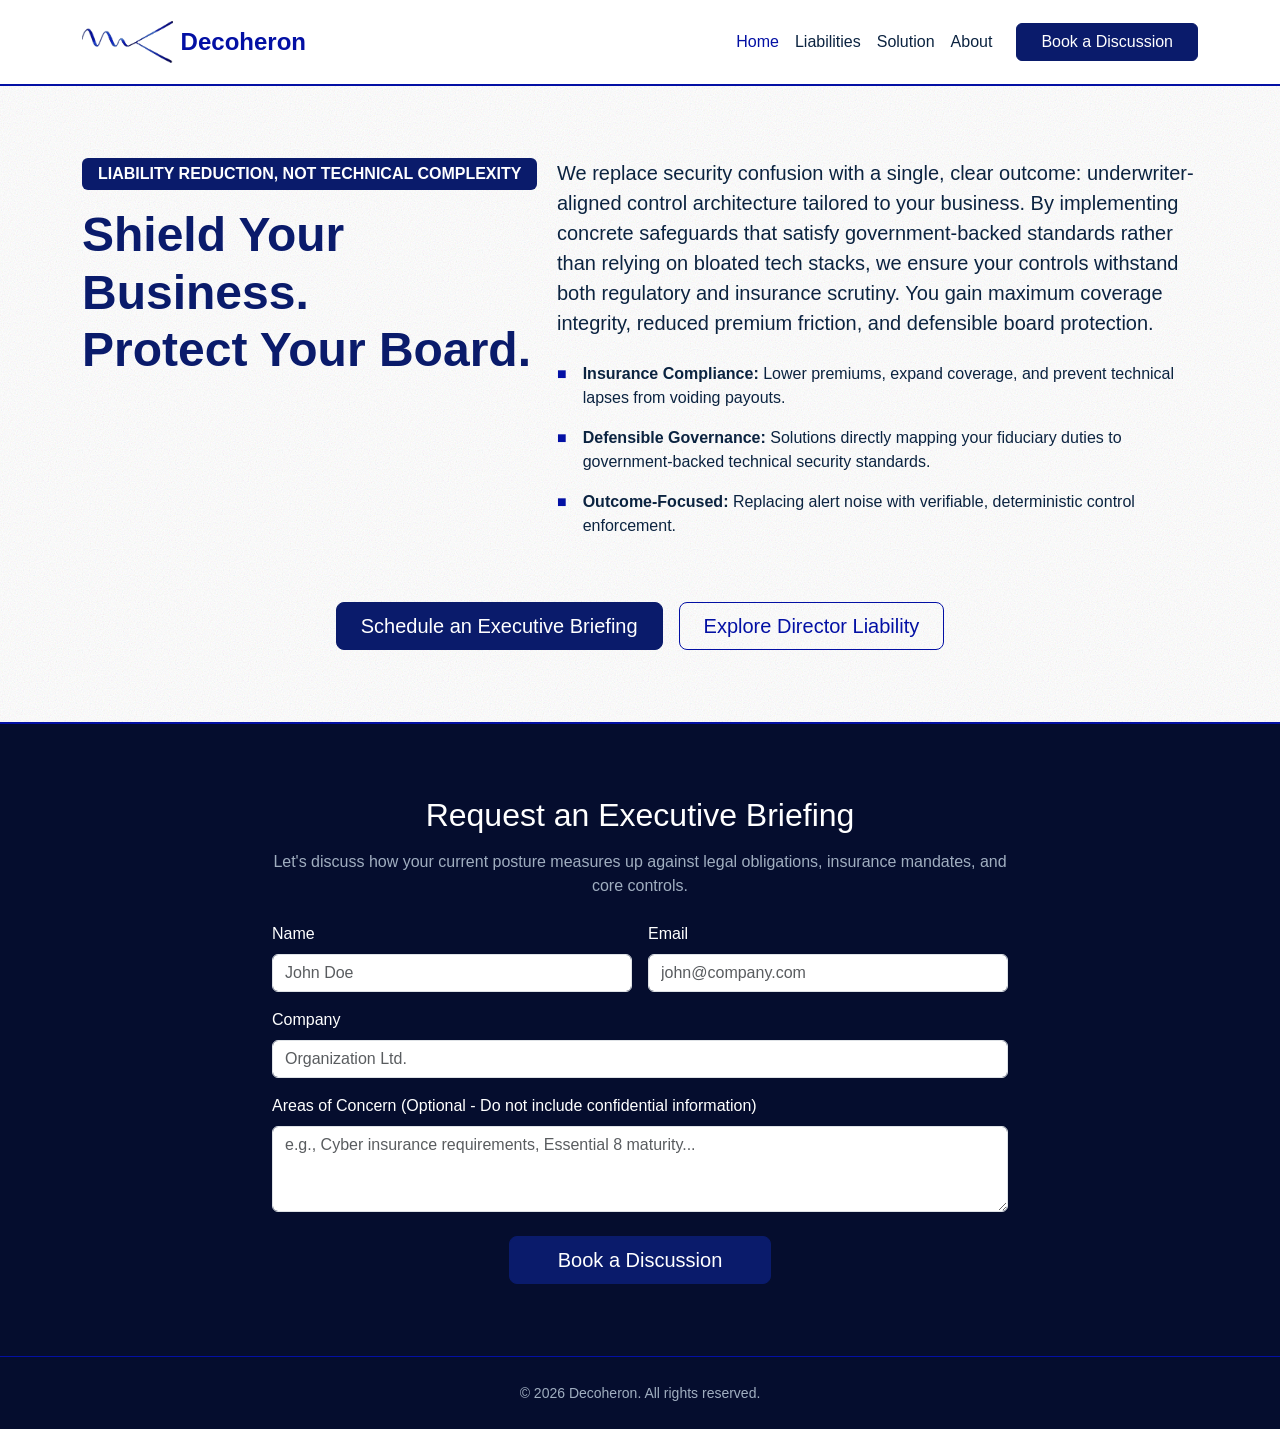
==== commit 8a73ddfe: "New colors + bio" ====
--- a/index.html
+++ b/index.html
@@ -1 +1 @@
-<!DOCTYPE html><html lang="en"><head><meta charset="UTF-8"><meta name="viewport" content="width=device-width, initial-scale=1.0"><title>Decoheron - Solutions-Focused Cyber Security &amp; Director Liability Reduction</title><meta charset="utf-8"><meta name="viewport" content="width=device-width, initial-scale=1, shrink-to-fit=no"><meta name="description" content="Liability-focused, deterministic cyber security provider in Melbourne."><meta name="author" content="info@decoheron.com"><title>Decoheron - Solutions-Focused Cyber Security &amp; Director Liability Reduction</title><link rel="icon" type="image/png" href="/favicon-96x96.png?v=20260821" sizes="96x96"><link rel="icon" type="image/svg+xml" href="/favicon.svg?v=20260821"><link rel="shortcut icon" href="/favicon.ico?v=20260821"><link rel="apple-touch-icon" sizes="180x180" href="/apple-touch-icon.png?v=20260821"><meta name="apple-mobile-web-app-title" content="Decoheron"><link rel="manifest" href="/site.webmanifest?v=20260821"><link rel="stylesheet" href="/assets/BriefingForm.DM5x6UnC.css"></head><body class="d-flex flex-column min-vh-100 bg-dark"><nav class="navbar navbar-expand-lg navbar-cream sticky-top py-3" data-astro-cid-l7arcky5><div class="container" data-astro-cid-l7arcky5><a class="navbar-brand d-flex align-items-center gap-2 fw-bold fs-4" href="/" data-astro-cid-l7arcky5><img src="/assets/d_logo.DapiBBcV_py7vU.webp" alt="Decoheron Logo" loading="eager" data-astro-cid-l7arcky5="true" decoding="async" width="479" height="222" class="img-fluid hero-logo"><span data-astro-cid-l7arcky5>Decoheron</span></a><button class="navbar-toggler border-0" type="button" data-bs-toggle="collapse" data-bs-target="#navbarNav" aria-controls="navbarNav" aria-expanded="false" aria-label="Toggle navigation" data-astro-cid-l7arcky5><span class="navbar-toggler-icon" data-astro-cid-l7arcky5></span></button><div class="collapse navbar-collapse" id="navbarNav" data-astro-cid-l7arcky5><ul class="navbar-nav ms-auto align-items-lg-center" data-astro-cid-l7arcky5><li class="nav-item" data-astro-cid-l7arcky5><a class="nav-link active" aria-current="page" href="/" data-astro-cid-l7arcky5>Home</a></li><li class="nav-item" data-astro-cid-l7arcky5><a class="nav-link" href="/liabilities" data-astro-cid-l7arcky5>Liabilities</a></li><li class="nav-item" data-astro-cid-l7arcky5><a class="nav-link" href="/solution" data-astro-cid-l7arcky5>Solution</a></li><li class="nav-item" data-astro-cid-l7arcky5><a class="nav-link" href="/about" data-astro-cid-l7arcky5>About</a></li><li class="nav-item ms-lg-3 mt-2 mt-lg-0" data-astro-cid-l7arcky5><a class="btn btn-primary px-4" href="#briefing" data-astro-cid-l7arcky5>Book a Discussion</a></li></ul></div></div></nav><main class="paper-grain-overlay"><header class="py-5"><div class="container py-4"><div class="row gy-4 align-items-start"><div class="col-lg-5"><span class="badge bg-primary mb-3 px-3 py-2 text-uppercase fs-6">Liability Reduction, not technical complexity</span><h1 class="display-4 fw-bold text-primary mb-4">Shield Your Firm.<br>Protect Your Board.</h1></div><div class="col-lg-7"><p class="lead text-subtle mb-4 fs-5">We replace security confusion with a single, clear outcome: underwriter-aligned control architecture tailored to your business. By implementing concrete safeguards that satisfy government-backed standards rather than relying on bloated tech stacks, we ensure your controls withstand both regulatory and insurance scrutiny. You gain maximum coverage integrity, reduced premium friction, and defensible board protection.</p><ul class="list-unstyled hero-value-list"><li class="d-flex mb-3 align-items-start"><span class="square-bullet me-3">■</span><div><strong>Insurance Compliance:</strong> Lower premiums, expand coverage, and prevent technical lapses from voiding payouts.</div></li><li class="d-flex mb-3 align-items-start"><span class="square-bullet me-3">■</span><div><strong>Defensible Governance:</strong> Solutions directly mapping your fiduciary duties to government-backed technical security standards.</div></li><li class="d-flex align-items-start"><span class="square-bullet me-3">■</span><div><strong>Outcome-Focused:</strong> Replacing alert noise with verifiable, deterministic control enforcement.</div></li></ul></div></div><div class="row text-center mt-5"><div class="col-12"><div class="d-flex flex-column flex-sm-row justify-content-center align-items-center gap-3"><a href="#briefing" class="btn btn-primary btn-lg px-4">Schedule an Executive Briefing</a><a href="/liabilities" class="btn btn-outline-navy btn-lg px-4">Explore Director Liability</a></div></div></div></div></header><section id="briefing" class="py-5 bg-dark text-white" style><div class="container py-4"><div class="row justify-content-center"><div class="col-lg-8 text-center"><h2 class="mb-3">Request an Executive Briefing</h2><p class="text-subtle-light mb-4">Let's discuss how your current posture measures up against legal obligations, insurance mandates, and core controls.</p><div id="form-result" class="mb-4 d-none"></div><form id="briefing-form" class="row g-3 text-start"><input type="hidden" name="access_key" value="e4e88509-f505-4f2e-a630-6c46a250e380"><input type="hidden" name="subject" value="New Executive Briefing Request"><input type="checkbox" name="botcheck" class="d-none" style="display: none;"><div class="col-md-6"><label for="name" class="form-label">Name</label><input type="text" name="name" class="form-control" id="name" autocomplete="name" placeholder="John Doe" required></div><div class="col-md-6"><label for="email" class="form-label">Email</label><input type="email" name="email" class="form-control" id="email" autocomplete="email" placeholder="john@company.com" required></div><div class="col-12"><label for="company" class="form-label">Company</label><input type="text" name="company" class="form-control" id="company" autocomplete="organization" placeholder="Organization Ltd."></div><div class="col-12"><label for="notes" class="form-label">Areas of Concern (Optional - Do not include confidential information)</label><textarea name="message" class="form-control" id="notes" rows="3" placeholder="e.g., Cyber insurance requirements, Essential 8 maturity..."></textarea></div><div class="col-12 text-center mt-4"><button type="submit" id="submit-btn" class="btn btn-primary btn-lg px-5">Book Your Briefing</button></div></form></div></div></div></section><script type="module">var e=document.getElementById(`briefing-form`),t=document.getElementById(`form-result`),n=document.getElementById(`submit-btn`);e&&e.addEventListener(`submit`,function(r){r.preventDefault(),n.disabled=!0,n.innerHTML=`Sending...`;let i=new FormData(e),a=Object.fromEntries(i),o=JSON.stringify(a);fetch(`https://api.web3forms.com/submit`,{method:`POST`,headers:{"Content-Type":`application/json`,Accept:`application/json`},body:o}).then(async n=>{let r=await n.json();n.status==200?(t.className=`alert alert-success`,t.innerHTML=`Thank you. Your briefing request has been received. We will be in touch shortly.`,e.reset(),e.classList.add(`d-none`)):(t.className=`alert alert-danger`,t.innerHTML=r.message||`Something went wrong. Please try again.`)}).catch(()=>{t.className=`alert alert-danger`,t.innerHTML=`Unable to submit form. Please check your network connection.`}).finally(()=>{t.classList.remove(`d-none`),n.disabled=!1,n.innerHTML=`Book Your Briefing`})});</script><script type="module">var e=document.querySelectorAll(`a[href="#briefing"]`),t=document.getElementById(`briefing`);t&&e.forEach(e=>{e.addEventListener(`click`,()=>{t.style.display=`block`,t.scrollIntoView({behavior:`smooth`})})});</script></main><footer class="py-4 bg-dark text-white border-top border-secondary"><div class="container text-center"><small class="text-subtle-light">&copy; 2026 Decoheron. All rights reserved.<br>Built for pragmatic risk reduction.</small></div></footer><script type="module" src="/assets/BaseLayout.astro_astro_type_script_index_0_lang.6x2dcqrK.js"></script></body></html>+<!DOCTYPE html><html lang="en"><head><meta charset="UTF-8"><meta name="viewport" content="width=device-width, initial-scale=1.0"><title>Decoheron - Solutions-Focused Cyber Security &amp; Director Liability Reduction</title><meta charset="utf-8"><meta name="viewport" content="width=device-width, initial-scale=1, shrink-to-fit=no"><meta name="description" content="Liability-focused, deterministic cyber security provider in Melbourne."><meta name="author" content="info@decoheron.com"><title>Decoheron - Solutions-Focused Cyber Security &amp; Director Liability Reduction</title><link rel="icon" type="image/png" href="/favicon-96x96.png?v=20260821" sizes="96x96"><link rel="icon" type="image/svg+xml" href="/favicon.svg?v=20260821"><link rel="shortcut icon" href="/favicon.ico?v=20260821"><link rel="apple-touch-icon" sizes="180x180" href="/apple-touch-icon.png?v=20260821"><meta name="apple-mobile-web-app-title" content="Decoheron"><link rel="manifest" href="/site.webmanifest?v=20260821"><link rel="stylesheet" href="/assets/BriefingForm.CHS2QKL3.css"></head><body class="d-flex flex-column min-vh-100 bg-dark"><nav class="navbar navbar-expand-lg navbar-cream sticky-top py-3" data-astro-cid-l7arcky5><div class="container" data-astro-cid-l7arcky5><a class="navbar-brand d-flex align-items-center gap-2 fw-bold fs-4" href="/" data-astro-cid-l7arcky5><img src="/assets/d_logo.DapiBBcV_py7vU.webp" alt="Decoheron Logo" loading="eager" data-astro-cid-l7arcky5="true" decoding="async" width="479" height="222" class="img-fluid hero-logo"><span data-astro-cid-l7arcky5>Decoheron</span></a><button class="navbar-toggler border-0" type="button" data-bs-toggle="collapse" data-bs-target="#navbarNav" aria-controls="navbarNav" aria-expanded="false" aria-label="Toggle navigation" data-astro-cid-l7arcky5><span class="navbar-toggler-icon" data-astro-cid-l7arcky5></span></button><div class="collapse navbar-collapse" id="navbarNav" data-astro-cid-l7arcky5><ul class="navbar-nav ms-auto align-items-lg-center" data-astro-cid-l7arcky5><li class="nav-item" data-astro-cid-l7arcky5><a class="nav-link active" aria-current="page" href="/" data-astro-cid-l7arcky5>Home</a></li><li class="nav-item" data-astro-cid-l7arcky5><a class="nav-link" href="/liabilities" data-astro-cid-l7arcky5>Liabilities</a></li><li class="nav-item" data-astro-cid-l7arcky5><a class="nav-link" href="/solution" data-astro-cid-l7arcky5>Solution</a></li><li class="nav-item" data-astro-cid-l7arcky5><a class="nav-link" href="/about" data-astro-cid-l7arcky5>About</a></li><li class="nav-item ms-lg-3 mt-2 mt-lg-0" data-astro-cid-l7arcky5><a class="btn btn-primary px-4" href="#briefing" data-astro-cid-l7arcky5>Book a Discussion</a></li></ul></div></div></nav><main class="paper-grain-overlay"><header class="py-5"><div class="container py-4"><div class="row gy-4 align-items-start"><div class="col-lg-5"><span class="badge bg-primary mb-3 px-3 py-2 text-uppercase fs-6">Liability Reduction, not technical complexity</span><h1 class="display-5 fw-bold text-primary mb-4">Shield Your Business.<br>Protect Your Board.</h1></div><div class="col-lg-7"><p class="lead text-subtle mb-4 fs-5">We replace security confusion with a single, clear outcome: underwriter-aligned control architecture tailored to your business. By implementing concrete safeguards that satisfy government-backed standards rather than relying on bloated tech stacks, we ensure your controls withstand both regulatory and insurance scrutiny. You gain maximum coverage integrity, reduced premium friction, and defensible board protection.</p><ul class="list-unstyled hero-value-list"><li class="d-flex mb-3 align-items-start"><span class="square-bullet me-3">■</span><div><strong>Insurance Compliance:</strong> Lower premiums, expand coverage, and prevent technical lapses from voiding payouts.</div></li><li class="d-flex mb-3 align-items-start"><span class="square-bullet me-3">■</span><div><strong>Defensible Governance:</strong> Solutions directly mapping your fiduciary duties to government-backed technical security standards.</div></li><li class="d-flex align-items-start"><span class="square-bullet me-3">■</span><div><strong>Outcome-Focused:</strong> Replacing alert noise with verifiable, deterministic control enforcement.</div></li></ul></div></div><div class="row text-center mt-5"><div class="col-12"><div class="d-flex flex-column flex-sm-row justify-content-center align-items-center gap-3"><a href="#briefing" class="btn btn-primary btn-lg px-4">Schedule an Executive Briefing</a><a href="/liabilities" class="btn btn-outline-navy btn-lg px-4">Explore Director Liability</a></div></div></div></div></header><section id="briefing" class="py-5 bg-dark text-white" style><div class="container py-4"><div class="row justify-content-center"><div class="col-lg-8 text-center"><h2 class="mb-3">Request an Executive Briefing</h2><p class="text-subtle-light mb-4">Let's discuss how your current posture measures up against legal obligations, insurance mandates, and core controls.</p><div id="form-result" class="mb-4 d-none"></div><form id="briefing-form" class="row g-3 text-start"><input type="hidden" name="access_key" value="e4e88509-f505-4f2e-a630-6c46a250e380"><input type="hidden" name="subject" value="New Executive Briefing Request"><input type="checkbox" name="botcheck" class="d-none" style="display: none;"><div class="col-md-6"><label for="name" class="form-label">Name</label><input type="text" name="name" class="form-control" id="name" autocomplete="name" placeholder="John Doe" required></div><div class="col-md-6"><label for="email" class="form-label">Email</label><input type="email" name="email" class="form-control" id="email" autocomplete="email" placeholder="john@company.com" required></div><div class="col-12"><label for="company" class="form-label">Company</label><input type="text" name="company" class="form-control" id="company" autocomplete="organization" placeholder="Organization Ltd."></div><div class="col-12"><label for="notes" class="form-label">Areas of Concern (Optional - Do not include confidential information)</label><textarea name="message" class="form-control" id="notes" rows="3" placeholder="e.g., Cyber insurance requirements, Essential 8 maturity..."></textarea></div><div class="col-12 text-center mt-4"><button type="submit" id="submit-btn" class="btn btn-primary btn-lg px-5">Book a Discussion</button></div></form></div></div></div></section><script type="module">var e=document.getElementById(`briefing-form`),t=document.getElementById(`form-result`),n=document.getElementById(`submit-btn`);e&&e.addEventListener(`submit`,function(r){r.preventDefault(),n.disabled=!0,n.innerHTML=`Sending...`;let i=new FormData(e),a=Object.fromEntries(i),o=JSON.stringify(a);fetch(`https://api.web3forms.com/submit`,{method:`POST`,headers:{"Content-Type":`application/json`,Accept:`application/json`},body:o}).then(async n=>{let r=await n.json();n.status==200?(t.className=`alert alert-success`,t.innerHTML=`Thank you. Your briefing request has been received. We will be in touch shortly.`,e.reset(),e.classList.add(`d-none`)):(t.className=`alert alert-danger`,t.innerHTML=r.message||`Something went wrong. Please try again.`)}).catch(()=>{t.className=`alert alert-danger`,t.innerHTML=`Unable to submit form. Please check your network connection.`}).finally(()=>{t.classList.remove(`d-none`),n.disabled=!1,n.innerHTML=`Book a Discussion`})});</script><script type="module">var e=document.querySelectorAll(`a[href="#briefing"]`),t=document.getElementById(`briefing`);t&&e.forEach(e=>{e.addEventListener(`click`,()=>{t.style.display=`block`,t.scrollIntoView({behavior:`smooth`})})});</script></main><footer class="py-4 bg-dark text-white border-top border-secondary"><div class="container text-center"><small class="text-subtle-light">&copy; 2026 Decoheron. All rights reserved.<br><!-- Built for pragmatic risk reduction. --></small></div></footer><script type="module" src="/assets/BaseLayout.astro_astro_type_script_index_0_lang.6x2dcqrK.js"></script></body></html>
--- a/assets/BriefingForm.CHS2QKL3.css
+++ b/assets/BriefingForm.CHS2QKL3.css
@@ -0,0 +1 @@
+:root,[data-bs-theme=light]{--bs-blue:#0d6efd;--bs-indigo:#6610f2;--bs-purple:#6f42c1;--bs-pink:#d63384;--bs-red:#dc3545;--bs-orange:#fd7e14;--bs-yellow:#ffc107;--bs-green:#198754;--bs-teal:#20c997;--bs-cyan:#0dcaf0;--bs-black:#000;--bs-white:#fff;--bs-gray:#6c757d;--bs-gray-dark:#343a40;--bs-gray-100:#f8f9fa;--bs-gray-200:#e9ecef;--bs-gray-300:#dee2e6;--bs-gray-400:#ced4da;--bs-gray-500:#adb5bd;--bs-gray-600:#6c757d;--bs-gray-700:#495057;--bs-gray-800:#343a40;--bs-gray-900:#212529;--bs-primary:#0d6efd;--bs-secondary:#6c757d;--bs-success:#198754;--bs-info:#0dcaf0;--bs-warning:#ffc107;--bs-danger:#dc3545;--bs-light:#f8f9fa;--bs-dark:#212529;--bs-primary-rgb:13,110,253;--bs-secondary-rgb:108,117,125;--bs-success-rgb:25,135,84;--bs-info-rgb:13,202,240;--bs-warning-rgb:255,193,7;--bs-danger-rgb:220,53,69;--bs-light-rgb:248,249,250;--bs-dark-rgb:33,37,41;--bs-primary-text-emphasis:#052c65;--bs-secondary-text-emphasis:#2b2f32;--bs-success-text-emphasis:#0a3622;--bs-info-text-emphasis:#055160;--bs-warning-text-emphasis:#664d03;--bs-danger-text-emphasis:#58151c;--bs-light-text-emphasis:#495057;--bs-dark-text-emphasis:#495057;--bs-primary-bg-subtle:#cfe2ff;--bs-secondary-bg-subtle:#e2e3e5;--bs-success-bg-subtle:#d1e7dd;--bs-info-bg-subtle:#cff4fc;--bs-warning-bg-subtle:#fff3cd;--bs-danger-bg-subtle:#f8d7da;--bs-light-bg-subtle:#fcfcfd;--bs-dark-bg-subtle:#ced4da;--bs-primary-border-subtle:#9ec5fe;--bs-secondary-border-subtle:#c4c8cb;--bs-success-border-subtle:#a3cfbb;--bs-info-border-subtle:#9eeaf9;--bs-warning-border-subtle:#ffe69c;--bs-danger-border-subtle:#f1aeb5;--bs-light-border-subtle:#e9ecef;--bs-dark-border-subtle:#adb5bd;--bs-white-rgb:255,255,255;--bs-black-rgb:0,0,0;--bs-font-sans-serif:system-ui,-apple-system,"Segoe UI",Roboto,"Helvetica Neue","Noto Sans","Liberation Sans",Arial,sans-serif,"Apple Color Emoji","Segoe UI Emoji","Segoe UI Symbol","Noto Color Emoji";--bs-font-monospace:SFMono-Regular,Menlo,Monaco,Consolas,"Liberation Mono","Courier New",monospace;--bs-gradient:linear-gradient(180deg, #ffffff26, #fff0);--bs-body-font-family:var(--bs-font-sans-serif);--bs-body-font-size:1rem;--bs-body-font-weight:400;--bs-body-line-height:1.5;--bs-body-color:#212529;--bs-body-color-rgb:33,37,41;--bs-body-bg:#fff;--bs-body-bg-rgb:255,255,255;--bs-emphasis-color:#000;--bs-emphasis-color-rgb:0,0,0;--bs-secondary-color:#212529bf;--bs-secondary-color-rgb:33,37,41;--bs-secondary-bg:#e9ecef;--bs-secondary-bg-rgb:233,236,239;--bs-tertiary-color:#21252980;--bs-tertiary-color-rgb:33,37,41;--bs-tertiary-bg:#f8f9fa;--bs-tertiary-bg-rgb:248,249,250;--bs-heading-color:inherit;--bs-link-color:#0d6efd;--bs-link-color-rgb:13,110,253;--bs-link-decoration:underline;--bs-link-hover-color:#0a58ca;--bs-link-hover-color-rgb:10,88,202;--bs-code-color:#d63384;--bs-highlight-color:#212529;--bs-highlight-bg:#fff3cd;--bs-border-width:1px;--bs-border-style:solid;--bs-border-color:#dee2e6;--bs-border-color-translucent:#0000002d;--bs-border-radius:.375rem;--bs-border-radius-sm:.25rem;--bs-border-radius-lg:.5rem;--bs-border-radius-xl:1rem;--bs-border-radius-xxl:2rem;--bs-border-radius-2xl:var(--bs-border-radius-xxl);--bs-border-radius-pill:50rem;--bs-box-shadow:0 .5rem 1rem #00000026;--bs-box-shadow-sm:0 .125rem .25rem #00000013;--bs-box-shadow-lg:0 1rem 3rem #0000002d;--bs-box-shadow-inset:inset 0 1px 2px #00000013;--bs-focus-ring-width:.25rem;--bs-focus-ring-opacity:.25;--bs-focus-ring-color:#0d6efd40;--bs-form-valid-color:#198754;--bs-form-valid-border-color:#198754;--bs-form-invalid-color:#dc3545;--bs-form-invalid-border-color:#dc3545}[data-bs-theme=dark]{color-scheme:dark;--bs-body-color:#dee2e6;--bs-body-color-rgb:222,226,230;--bs-body-bg:#212529;--bs-body-bg-rgb:33,37,41;--bs-emphasis-color:#fff;--bs-emphasis-color-rgb:255,255,255;--bs-secondary-color:#dee2e6bf;--bs-secondary-color-rgb:222,226,230;--bs-secondary-bg:#343a40;--bs-secondary-bg-rgb:52,58,64;--bs-tertiary-color:#dee2e680;--bs-tertiary-color-rgb:222,226,230;--bs-tertiary-bg:#2b3035;--bs-tertiary-bg-rgb:43,48,53;--bs-primary-text-emphasis:#6ea8fe;--bs-secondary-text-emphasis:#a7acb1;--bs-success-text-emphasis:#75b798;--bs-info-text-emphasis:#6edff6;--bs-warning-text-emphasis:#ffda6a;--bs-danger-text-emphasis:#ea868f;--bs-light-text-emphasis:#f8f9fa;--bs-dark-text-emphasis:#dee2e6;--bs-primary-bg-subtle:#031633;--bs-secondary-bg-subtle:#161719;--bs-success-bg-subtle:#051b11;--bs-info-bg-subtle:#032830;--bs-warning-bg-subtle:#332701;--bs-danger-bg-subtle:#2c0b0e;--bs-light-bg-subtle:#343a40;--bs-dark-bg-subtle:#1a1d20;--bs-primary-border-subtle:#084298;--bs-secondary-border-subtle:#41464b;--bs-success-border-subtle:#0f5132;--bs-info-border-subtle:#087990;--bs-warning-border-subtle:#997404;--bs-danger-border-subtle:#842029;--bs-light-border-subtle:#495057;--bs-dark-border-subtle:#343a40;--bs-heading-color:inherit;--bs-link-color:#6ea8fe;--bs-link-hover-color:#8bb9fe;--bs-link-color-rgb:110,168,254;--bs-link-hover-color-rgb:139,185,254;--bs-code-color:#e685b5;--bs-highlight-color:#dee2e6;--bs-highlight-bg:#664d03;--bs-border-color:#495057;--bs-border-color-translucent:#ffffff26;--bs-form-valid-color:#75b798;--bs-form-valid-border-color:#75b798;--bs-form-invalid-color:#ea868f;--bs-form-invalid-border-color:#ea868f}*,:after,:before{box-sizing:border-box}@media (prefers-reduced-motion:no-preference){:root{scroll-behavior:smooth}}body{font-family:var(--bs-body-font-family);font-size:var(--bs-body-font-size);font-weight:var(--bs-body-font-weight);line-height:var(--bs-body-line-height);color:var(--bs-body-color);text-align:var(--bs-body-text-align);background-color:var(--bs-body-bg);-webkit-text-size-adjust:100%;-webkit-tap-highlight-color:transparent;margin:0}hr{color:inherit;border:0;border-top:var(--bs-border-width) solid;opacity:.25;margin:1rem 0}.h1,.h2,.h3,.h4,.h5,.h6,h1,h2,h3,h4,h5,h6{color:var(--bs-heading-color);margin-top:0;margin-bottom:.5rem;font-weight:500;line-height:1.2}.h1,h1{font-size:calc(1.375rem + 1.5vw)}@media (width>=1200px){.h1,h1{font-size:2.5rem}}.h2,h2{font-size:calc(1.325rem + .9vw)}@media (width>=1200px){.h2,h2{font-size:2rem}}.h3,h3{font-size:calc(1.3rem + .6vw)}@media (width>=1200px){.h3,h3{font-size:1.75rem}}.h4,h4{font-size:calc(1.275rem + .3vw)}@media (width>=1200px){.h4,h4{font-size:1.5rem}}.h5,h5{font-size:1.25rem}.h6,h6{font-size:1rem}p{margin-top:0;margin-bottom:1rem}abbr[title]{cursor:help;-webkit-text-decoration-skip-ink:none;text-decoration-skip-ink:none;text-decoration:underline dotted}address{font-style:normal;line-height:inherit;margin-bottom:1rem}ol,ul{padding-left:2rem}dl,ol,ul{margin-top:0;margin-bottom:1rem}ol ol,ol ul,ul ol,ul ul{margin-bottom:0}dt{font-weight:700}dd{margin-bottom:.5rem;margin-left:0}blockquote{margin:0 0 1rem}b,strong{font-weight:bolder}.small,small{font-size:.875em}.mark,mark{color:var(--bs-highlight-color);background-color:var(--bs-highlight-bg);padding:.1875em}sub,sup{vertical-align:baseline;font-size:.75em;line-height:0;position:relative}sub{bottom:-.25em}sup{top:-.5em}a{color:rgba(var(--bs-link-color-rgb),var(--bs-link-opacity,1));text-decoration:underline}a:hover{--bs-link-color-rgb:var(--bs-link-hover-color-rgb)}a:not([href]):not([class]),a:not([href]):not([class]):hover{color:inherit;text-decoration:none}code,kbd,pre,samp{font-family:var(--bs-font-monospace);font-size:1em}pre{margin-top:0;margin-bottom:1rem;font-size:.875em;display:block;overflow:auto}pre code{font-size:inherit;color:inherit;word-break:normal}code{color:var(--bs-code-color);word-wrap:break-word;font-size:.875em}a>code{color:inherit}kbd{color:var(--bs-body-bg);background-color:var(--bs-body-color);border-radius:.25rem;padding:.1875rem .375rem;font-size:.875em}kbd kbd{padding:0;font-size:1em}figure{margin:0 0 1rem}img,svg{vertical-align:middle}table{caption-side:bottom;border-collapse:collapse}caption{color:var(--bs-secondary-color);text-align:left;padding-top:.5rem;padding-bottom:.5rem}th{text-align:inherit;text-align:-webkit-match-parent}tbody,td,tfoot,th,thead,tr{border-color:inherit;border-style:solid;border-width:0}label{display:inline-block}button{border-radius:0}button:focus:not(:focus-visible){outline:0}button,input,optgroup,select,textarea{font-family:inherit;font-size:inherit;line-height:inherit;margin:0}button,select{text-transform:none}[role=button]{cursor:pointer}select{word-wrap:normal}select:disabled{opacity:1}[list]:not([type=date]):not([type=datetime-local]):not([type=month]):not([type=week]):not([type=time])::-webkit-calendar-picker-indicator{display:none!important}[type=button],[type=reset],[type=submit],button{-webkit-appearance:button}[type=button]:not(:disabled),[type=reset]:not(:disabled),[type=submit]:not(:disabled),button:not(:disabled){cursor:pointer}::-moz-focus-inner{border-style:none;padding:0}textarea{resize:vertical}fieldset{border:0;min-width:0;margin:0;padding:0}legend{float:left;width:100%;line-height:inherit;margin-bottom:.5rem;padding:0;font-size:calc(1.275rem + .3vw)}@media (width>=1200px){legend{font-size:1.5rem}}legend+*{clear:left}::-webkit-datetime-edit-day-field,::-webkit-datetime-edit-fields-wrapper,::-webkit-datetime-edit-hour-field,::-webkit-datetime-edit-minute,::-webkit-datetime-edit-month-field,::-webkit-datetime-edit-text,::-webkit-datetime-edit-year-field{padding:0}::-webkit-inner-spin-button{height:auto}[type=search]{-webkit-appearance:textfield;outline-offset:-2px}[type=search]::-webkit-search-cancel-button{cursor:pointer;filter:grayscale()}::-webkit-search-decoration{-webkit-appearance:none}::-webkit-color-swatch-wrapper{padding:0}::-webkit-file-upload-button{font:inherit;-webkit-appearance:button}::file-selector-button{font:inherit;-webkit-appearance:button}output{display:inline-block}iframe{border:0}summary{cursor:pointer;display:list-item}progress{vertical-align:baseline}[hidden]{display:none!important}.lead{font-size:1.25rem;font-weight:300}.display-1{font-size:calc(1.625rem + 4.5vw);font-weight:300;line-height:1.2}@media (width>=1200px){.display-1{font-size:5rem}}.display-2{font-size:calc(1.575rem + 3.9vw);font-weight:300;line-height:1.2}@media (width>=1200px){.display-2{font-size:4.5rem}}.display-3{font-size:calc(1.525rem + 3.3vw);font-weight:300;line-height:1.2}@media (width>=1200px){.display-3{font-size:4rem}}.display-4{font-size:calc(1.475rem + 2.7vw);font-weight:300;line-height:1.2}@media (width>=1200px){.display-4{font-size:3.5rem}}.display-5{font-size:calc(1.425rem + 2.1vw);font-weight:300;line-height:1.2}@media (width>=1200px){.display-5{font-size:3rem}}.display-6{font-size:calc(1.375rem + 1.5vw);font-weight:300;line-height:1.2}@media (width>=1200px){.display-6{font-size:2.5rem}}.list-unstyled,.list-inline{padding-left:0;list-style:none}.list-inline-item{display:inline-block}.list-inline-item:not(:last-child){margin-right:.5rem}.initialism{text-transform:uppercase;font-size:.875em}.blockquote{margin-bottom:1rem;font-size:1.25rem}.blockquote>:last-child{margin-bottom:0}.blockquote-footer{color:#6c757d;margin-top:-1rem;margin-bottom:1rem;font-size:.875em}.blockquote-footer:before{content:"— "}.img-fluid{max-width:100%;height:auto}.img-thumbnail{background-color:var(--bs-body-bg);border:var(--bs-border-width) solid var(--bs-border-color);border-radius:var(--bs-border-radius);max-width:100%;height:auto;padding:.25rem}.figure{display:inline-block}.figure-img{margin-bottom:.5rem;line-height:1}.figure-caption{color:var(--bs-secondary-color);font-size:.875em}.container,.container-fluid,.container-lg,.container-md,.container-sm,.container-xl,.container-xxl{--bs-gutter-x:1.5rem;--bs-gutter-y:0;width:100%;padding-right:calc(var(--bs-gutter-x) * .5);padding-left:calc(var(--bs-gutter-x) * .5);margin-left:auto;margin-right:auto}@media (width>=576px){.container,.container-sm{max-width:540px}}@media (width>=768px){.container,.container-md,.container-sm{max-width:720px}}@media (width>=992px){.container,.container-lg,.container-md,.container-sm{max-width:960px}}@media (width>=1200px){.container,.container-lg,.container-md,.container-sm,.container-xl{max-width:1140px}}@media (width>=1400px){.container,.container-lg,.container-md,.container-sm,.container-xl,.container-xxl{max-width:1320px}}:root{--bs-breakpoint-xs:0;--bs-breakpoint-sm:576px;--bs-breakpoint-md:768px;--bs-breakpoint-lg:992px;--bs-breakpoint-xl:1200px;--bs-breakpoint-xxl:1400px}.row{--bs-gutter-x:1.5rem;--bs-gutter-y:0;margin-top:calc(-1 * var(--bs-gutter-y));margin-right:calc(-.5 * var(--bs-gutter-x));margin-left:calc(-.5 * var(--bs-gutter-x));flex-wrap:wrap;display:flex}.row>*{width:100%;max-width:100%;padding-right:calc(var(--bs-gutter-x) * .5);padding-left:calc(var(--bs-gutter-x) * .5);margin-top:var(--bs-gutter-y);flex-shrink:0}.col{flex:1 0 0}.row-cols-auto>*{flex:none;width:auto}.row-cols-1>*{flex:none;width:100%}.row-cols-2>*{flex:none;width:50%}.row-cols-3>*{flex:none;width:33.3333%}.row-cols-4>*{flex:none;width:25%}.row-cols-5>*{flex:none;width:20%}.row-cols-6>*{flex:none;width:16.6667%}.col-auto{flex:none;width:auto}.col-1{flex:none;width:8.33333%}.col-2{flex:none;width:16.6667%}.col-3{flex:none;width:25%}.col-4{flex:none;width:33.3333%}.col-5{flex:none;width:41.6667%}.col-6{flex:none;width:50%}.col-7{flex:none;width:58.3333%}.col-8{flex:none;width:66.6667%}.col-9{flex:none;width:75%}.col-10{flex:none;width:83.3333%}.col-11{flex:none;width:91.6667%}.col-12{flex:none;width:100%}.offset-1{margin-left:8.33333%}.offset-2{margin-left:16.6667%}.offset-3{margin-left:25%}.offset-4{margin-left:33.3333%}.offset-5{margin-left:41.6667%}.offset-6{margin-left:50%}.offset-7{margin-left:58.3333%}.offset-8{margin-left:66.6667%}.offset-9{margin-left:75%}.offset-10{margin-left:83.3333%}.offset-11{margin-left:91.6667%}.g-0,.gx-0{--bs-gutter-x:0}.g-0,.gy-0{--bs-gutter-y:0}.g-1,.gx-1{--bs-gutter-x:.25rem}.g-1,.gy-1{--bs-gutter-y:.25rem}.g-2,.gx-2{--bs-gutter-x:.5rem}.g-2,.gy-2{--bs-gutter-y:.5rem}.g-3,.gx-3{--bs-gutter-x:1rem}.g-3,.gy-3{--bs-gutter-y:1rem}.g-4,.gx-4{--bs-gutter-x:1.5rem}.g-4,.gy-4{--bs-gutter-y:1.5rem}.g-5,.gx-5{--bs-gutter-x:3rem}.g-5,.gy-5{--bs-gutter-y:3rem}@media (width>=576px){.col-sm{flex:1 0 0}.row-cols-sm-auto>*{flex:none;width:auto}.row-cols-sm-1>*{flex:none;width:100%}.row-cols-sm-2>*{flex:none;width:50%}.row-cols-sm-3>*{flex:none;width:33.3333%}.row-cols-sm-4>*{flex:none;width:25%}.row-cols-sm-5>*{flex:none;width:20%}.row-cols-sm-6>*{flex:none;width:16.6667%}.col-sm-auto{flex:none;width:auto}.col-sm-1{flex:none;width:8.33333%}.col-sm-2{flex:none;width:16.6667%}.col-sm-3{flex:none;width:25%}.col-sm-4{flex:none;width:33.3333%}.col-sm-5{flex:none;width:41.6667%}.col-sm-6{flex:none;width:50%}.col-sm-7{flex:none;width:58.3333%}.col-sm-8{flex:none;width:66.6667%}.col-sm-9{flex:none;width:75%}.col-sm-10{flex:none;width:83.3333%}.col-sm-11{flex:none;width:91.6667%}.col-sm-12{flex:none;width:100%}.offset-sm-0{margin-left:0}.offset-sm-1{margin-left:8.33333%}.offset-sm-2{margin-left:16.6667%}.offset-sm-3{margin-left:25%}.offset-sm-4{margin-left:33.3333%}.offset-sm-5{margin-left:41.6667%}.offset-sm-6{margin-left:50%}.offset-sm-7{margin-left:58.3333%}.offset-sm-8{margin-left:66.6667%}.offset-sm-9{margin-left:75%}.offset-sm-10{margin-left:83.3333%}.offset-sm-11{margin-left:91.6667%}.g-sm-0,.gx-sm-0{--bs-gutter-x:0}.g-sm-0,.gy-sm-0{--bs-gutter-y:0}.g-sm-1,.gx-sm-1{--bs-gutter-x:.25rem}.g-sm-1,.gy-sm-1{--bs-gutter-y:.25rem}.g-sm-2,.gx-sm-2{--bs-gutter-x:.5rem}.g-sm-2,.gy-sm-2{--bs-gutter-y:.5rem}.g-sm-3,.gx-sm-3{--bs-gutter-x:1rem}.g-sm-3,.gy-sm-3{--bs-gutter-y:1rem}.g-sm-4,.gx-sm-4{--bs-gutter-x:1.5rem}.g-sm-4,.gy-sm-4{--bs-gutter-y:1.5rem}.g-sm-5,.gx-sm-5{--bs-gutter-x:3rem}.g-sm-5,.gy-sm-5{--bs-gutter-y:3rem}}@media (width>=768px){.col-md{flex:1 0 0}.row-cols-md-auto>*{flex:none;width:auto}.row-cols-md-1>*{flex:none;width:100%}.row-cols-md-2>*{flex:none;width:50%}.row-cols-md-3>*{flex:none;width:33.3333%}.row-cols-md-4>*{flex:none;width:25%}.row-cols-md-5>*{flex:none;width:20%}.row-cols-md-6>*{flex:none;width:16.6667%}.col-md-auto{flex:none;width:auto}.col-md-1{flex:none;width:8.33333%}.col-md-2{flex:none;width:16.6667%}.col-md-3{flex:none;width:25%}.col-md-4{flex:none;width:33.3333%}.col-md-5{flex:none;width:41.6667%}.col-md-6{flex:none;width:50%}.col-md-7{flex:none;width:58.3333%}.col-md-8{flex:none;width:66.6667%}.col-md-9{flex:none;width:75%}.col-md-10{flex:none;width:83.3333%}.col-md-11{flex:none;width:91.6667%}.col-md-12{flex:none;width:100%}.offset-md-0{margin-left:0}.offset-md-1{margin-left:8.33333%}.offset-md-2{margin-left:16.6667%}.offset-md-3{margin-left:25%}.offset-md-4{margin-left:33.3333%}.offset-md-5{margin-left:41.6667%}.offset-md-6{margin-left:50%}.offset-md-7{margin-left:58.3333%}.offset-md-8{margin-left:66.6667%}.offset-md-9{margin-left:75%}.offset-md-10{margin-left:83.3333%}.offset-md-11{margin-left:91.6667%}.g-md-0,.gx-md-0{--bs-gutter-x:0}.g-md-0,.gy-md-0{--bs-gutter-y:0}.g-md-1,.gx-md-1{--bs-gutter-x:.25rem}.g-md-1,.gy-md-1{--bs-gutter-y:.25rem}.g-md-2,.gx-md-2{--bs-gutter-x:.5rem}.g-md-2,.gy-md-2{--bs-gutter-y:.5rem}.g-md-3,.gx-md-3{--bs-gutter-x:1rem}.g-md-3,.gy-md-3{--bs-gutter-y:1rem}.g-md-4,.gx-md-4{--bs-gutter-x:1.5rem}.g-md-4,.gy-md-4{--bs-gutter-y:1.5rem}.g-md-5,.gx-md-5{--bs-gutter-x:3rem}.g-md-5,.gy-md-5{--bs-gutter-y:3rem}}@media (width>=992px){.col-lg{flex:1 0 0}.row-cols-lg-auto>*{flex:none;width:auto}.row-cols-lg-1>*{flex:none;width:100%}.row-cols-lg-2>*{flex:none;width:50%}.row-cols-lg-3>*{flex:none;width:33.3333%}.row-cols-lg-4>*{flex:none;width:25%}.row-cols-lg-5>*{flex:none;width:20%}.row-cols-lg-6>*{flex:none;width:16.6667%}.col-lg-auto{flex:none;width:auto}.col-lg-1{flex:none;width:8.33333%}.col-lg-2{flex:none;width:16.6667%}.col-lg-3{flex:none;width:25%}.col-lg-4{flex:none;width:33.3333%}.col-lg-5{flex:none;width:41.6667%}.col-lg-6{flex:none;width:50%}.col-lg-7{flex:none;width:58.3333%}.col-lg-8{flex:none;width:66.6667%}.col-lg-9{flex:none;width:75%}.col-lg-10{flex:none;width:83.3333%}.col-lg-11{flex:none;width:91.6667%}.col-lg-12{flex:none;width:100%}.offset-lg-0{margin-left:0}.offset-lg-1{margin-left:8.33333%}.offset-lg-2{margin-left:16.6667%}.offset-lg-3{margin-left:25%}.offset-lg-4{margin-left:33.3333%}.offset-lg-5{margin-left:41.6667%}.offset-lg-6{margin-left:50%}.offset-lg-7{margin-left:58.3333%}.offset-lg-8{margin-left:66.6667%}.offset-lg-9{margin-left:75%}.offset-lg-10{margin-left:83.3333%}.offset-lg-11{margin-left:91.6667%}.g-lg-0,.gx-lg-0{--bs-gutter-x:0}.g-lg-0,.gy-lg-0{--bs-gutter-y:0}.g-lg-1,.gx-lg-1{--bs-gutter-x:.25rem}.g-lg-1,.gy-lg-1{--bs-gutter-y:.25rem}.g-lg-2,.gx-lg-2{--bs-gutter-x:.5rem}.g-lg-2,.gy-lg-2{--bs-gutter-y:.5rem}.g-lg-3,.gx-lg-3{--bs-gutter-x:1rem}.g-lg-3,.gy-lg-3{--bs-gutter-y:1rem}.g-lg-4,.gx-lg-4{--bs-gutter-x:1.5rem}.g-lg-4,.gy-lg-4{--bs-gutter-y:1.5rem}.g-lg-5,.gx-lg-5{--bs-gutter-x:3rem}.g-lg-5,.gy-lg-5{--bs-gutter-y:3rem}}@media (width>=1200px){.col-xl{flex:1 0 0}.row-cols-xl-auto>*{flex:none;width:auto}.row-cols-xl-1>*{flex:none;width:100%}.row-cols-xl-2>*{flex:none;width:50%}.row-cols-xl-3>*{flex:none;width:33.3333%}.row-cols-xl-4>*{flex:none;width:25%}.row-cols-xl-5>*{flex:none;width:20%}.row-cols-xl-6>*{flex:none;width:16.6667%}.col-xl-auto{flex:none;width:auto}.col-xl-1{flex:none;width:8.33333%}.col-xl-2{flex:none;width:16.6667%}.col-xl-3{flex:none;width:25%}.col-xl-4{flex:none;width:33.3333%}.col-xl-5{flex:none;width:41.6667%}.col-xl-6{flex:none;width:50%}.col-xl-7{flex:none;width:58.3333%}.col-xl-8{flex:none;width:66.6667%}.col-xl-9{flex:none;width:75%}.col-xl-10{flex:none;width:83.3333%}.col-xl-11{flex:none;width:91.6667%}.col-xl-12{flex:none;width:100%}.offset-xl-0{margin-left:0}.offset-xl-1{margin-left:8.33333%}.offset-xl-2{margin-left:16.6667%}.offset-xl-3{margin-left:25%}.offset-xl-4{margin-left:33.3333%}.offset-xl-5{margin-left:41.6667%}.offset-xl-6{margin-left:50%}.offset-xl-7{margin-left:58.3333%}.offset-xl-8{margin-left:66.6667%}.offset-xl-9{margin-left:75%}.offset-xl-10{margin-left:83.3333%}.offset-xl-11{margin-left:91.6667%}.g-xl-0,.gx-xl-0{--bs-gutter-x:0}.g-xl-0,.gy-xl-0{--bs-gutter-y:0}.g-xl-1,.gx-xl-1{--bs-gutter-x:.25rem}.g-xl-1,.gy-xl-1{--bs-gutter-y:.25rem}.g-xl-2,.gx-xl-2{--bs-gutter-x:.5rem}.g-xl-2,.gy-xl-2{--bs-gutter-y:.5rem}.g-xl-3,.gx-xl-3{--bs-gutter-x:1rem}.g-xl-3,.gy-xl-3{--bs-gutter-y:1rem}.g-xl-4,.gx-xl-4{--bs-gutter-x:1.5rem}.g-xl-4,.gy-xl-4{--bs-gutter-y:1.5rem}.g-xl-5,.gx-xl-5{--bs-gutter-x:3rem}.g-xl-5,.gy-xl-5{--bs-gutter-y:3rem}}@media (width>=1400px){.col-xxl{flex:1 0 0}.row-cols-xxl-auto>*{flex:none;width:auto}.row-cols-xxl-1>*{flex:none;width:100%}.row-cols-xxl-2>*{flex:none;width:50%}.row-cols-xxl-3>*{flex:none;width:33.3333%}.row-cols-xxl-4>*{flex:none;width:25%}.row-cols-xxl-5>*{flex:none;width:20%}.row-cols-xxl-6>*{flex:none;width:16.6667%}.col-xxl-auto{flex:none;width:auto}.col-xxl-1{flex:none;width:8.33333%}.col-xxl-2{flex:none;width:16.6667%}.col-xxl-3{flex:none;width:25%}.col-xxl-4{flex:none;width:33.3333%}.col-xxl-5{flex:none;width:41.6667%}.col-xxl-6{flex:none;width:50%}.col-xxl-7{flex:none;width:58.3333%}.col-xxl-8{flex:none;width:66.6667%}.col-xxl-9{flex:none;width:75%}.col-xxl-10{flex:none;width:83.3333%}.col-xxl-11{flex:none;width:91.6667%}.col-xxl-12{flex:none;width:100%}.offset-xxl-0{margin-left:0}.offset-xxl-1{margin-left:8.33333%}.offset-xxl-2{margin-left:16.6667%}.offset-xxl-3{margin-left:25%}.offset-xxl-4{margin-left:33.3333%}.offset-xxl-5{margin-left:41.6667%}.offset-xxl-6{margin-left:50%}.offset-xxl-7{margin-left:58.3333%}.offset-xxl-8{margin-left:66.6667%}.offset-xxl-9{margin-left:75%}.offset-xxl-10{margin-left:83.3333%}.offset-xxl-11{margin-left:91.6667%}.g-xxl-0,.gx-xxl-0{--bs-gutter-x:0}.g-xxl-0,.gy-xxl-0{--bs-gutter-y:0}.g-xxl-1,.gx-xxl-1{--bs-gutter-x:.25rem}.g-xxl-1,.gy-xxl-1{--bs-gutter-y:.25rem}.g-xxl-2,.gx-xxl-2{--bs-gutter-x:.5rem}.g-xxl-2,.gy-xxl-2{--bs-gutter-y:.5rem}.g-xxl-3,.gx-xxl-3{--bs-gutter-x:1rem}.g-xxl-3,.gy-xxl-3{--bs-gutter-y:1rem}.g-xxl-4,.gx-xxl-4{--bs-gutter-x:1.5rem}.g-xxl-4,.gy-xxl-4{--bs-gutter-y:1.5rem}.g-xxl-5,.gx-xxl-5{--bs-gutter-x:3rem}.g-xxl-5,.gy-xxl-5{--bs-gutter-y:3rem}}.table{--bs-table-color-type:initial;--bs-table-bg-type:initial;--bs-table-color-state:initial;--bs-table-bg-state:initial;--bs-table-color:var(--bs-emphasis-color);--bs-table-bg:var(--bs-body-bg);--bs-table-border-color:var(--bs-border-color);--bs-table-accent-bg:transparent;--bs-table-striped-color:var(--bs-emphasis-color);--bs-table-striped-bg:rgba(var(--bs-emphasis-color-rgb), .05);--bs-table-active-color:var(--bs-emphasis-color);--bs-table-active-bg:rgba(var(--bs-emphasis-color-rgb), .1);--bs-table-hover-color:var(--bs-emphasis-color);--bs-table-hover-bg:rgba(var(--bs-emphasis-color-rgb), .075);vertical-align:top;border-color:var(--bs-table-border-color);width:100%;margin-bottom:1rem}.table>:not(caption)>*>*{color:var(--bs-table-color-state,var(--bs-table-color-type,var(--bs-table-color)));background-color:var(--bs-table-bg);border-bottom-width:var(--bs-border-width);box-shadow:inset 0 0 0 9999px var(--bs-table-bg-state,var(--bs-table-bg-type,var(--bs-table-accent-bg)));padding:.5rem}.table>tbody{vertical-align:inherit}.table>thead{vertical-align:bottom}.table-group-divider{border-top:calc(var(--bs-border-width) * 2) solid currentcolor}.caption-top{caption-side:top}.table-sm>:not(caption)>*>*{padding:.25rem}.table-bordered>:not(caption)>*{border-width:var(--bs-border-width) 0}.table-bordered>:not(caption)>*>*{border-width:0 var(--bs-border-width)}.table-borderless>:not(caption)>*>*{border-bottom-width:0}.table-borderless>:not(:first-child){border-top-width:0}.table-striped>tbody>tr:nth-of-type(odd)>*,.table-striped-columns>:not(caption)>tr>:nth-child(2n){--bs-table-color-type:var(--bs-table-striped-color);--bs-table-bg-type:var(--bs-table-striped-bg)}.table-active{--bs-table-color-state:var(--bs-table-active-color);--bs-table-bg-state:var(--bs-table-active-bg)}.table-hover>tbody>tr:hover>*{--bs-table-color-state:var(--bs-table-hover-color);--bs-table-bg-state:var(--bs-table-hover-bg)}.table-primary{--bs-table-color:#000;--bs-table-bg:#cfe2ff;--bs-table-border-color:#a6b5cc;--bs-table-striped-bg:#c5d7f2;--bs-table-striped-color:#000;--bs-table-active-bg:#bacbe6;--bs-table-active-color:#000;--bs-table-hover-bg:#bfd1ec;--bs-table-hover-color:#000;color:var(--bs-table-color);border-color:var(--bs-table-border-color)}.table-secondary{--bs-table-color:#000;--bs-table-bg:#e2e3e5;--bs-table-border-color:#b5b6b7;--bs-table-striped-bg:#d7d8da;--bs-table-striped-color:#000;--bs-table-active-bg:#cbccce;--bs-table-active-color:#000;--bs-table-hover-bg:#d1d2d4;--bs-table-hover-color:#000;color:var(--bs-table-color);border-color:var(--bs-table-border-color)}.table-success{--bs-table-color:#000;--bs-table-bg:#d1e7dd;--bs-table-border-color:#a7b9b1;--bs-table-striped-bg:#c7dbd2;--bs-table-striped-color:#000;--bs-table-active-bg:#bcd0c7;--bs-table-active-color:#000;--bs-table-hover-bg:#c1d6cc;--bs-table-hover-color:#000;color:var(--bs-table-color);border-color:var(--bs-table-border-color)}.table-info{--bs-table-color:#000;--bs-table-bg:#cff4fc;--bs-table-border-color:#a6c3ca;--bs-table-striped-bg:#c5e8ef;--bs-table-striped-color:#000;--bs-table-active-bg:#badce3;--bs-table-active-color:#000;--bs-table-hover-bg:#bfe2e9;--bs-table-hover-color:#000;color:var(--bs-table-color);border-color:var(--bs-table-border-color)}.table-warning{--bs-table-color:#000;--bs-table-bg:#fff3cd;--bs-table-border-color:#ccc2a4;--bs-table-striped-bg:#f2e7c3;--bs-table-striped-color:#000;--bs-table-active-bg:#e6dbb9;--bs-table-active-color:#000;--bs-table-hover-bg:#ece1be;--bs-table-hover-color:#000;color:var(--bs-table-color);border-color:var(--bs-table-border-color)}.table-danger{--bs-table-color:#000;--bs-table-bg:#f8d7da;--bs-table-border-color:#c6acae;--bs-table-striped-bg:#eccccf;--bs-table-striped-color:#000;--bs-table-active-bg:#dfc2c4;--bs-table-active-color:#000;--bs-table-hover-bg:#e5c7ca;--bs-table-hover-color:#000;color:var(--bs-table-color);border-color:var(--bs-table-border-color)}.table-light{--bs-table-color:#000;--bs-table-bg:#f8f9fa;--bs-table-border-color:#c6c7c8;--bs-table-striped-bg:#ecedee;--bs-table-striped-color:#000;--bs-table-active-bg:#dfe0e1;--bs-table-active-color:#000;--bs-table-hover-bg:#e5e6e7;--bs-table-hover-color:#000;color:var(--bs-table-color);border-color:var(--bs-table-border-color)}.table-dark{--bs-table-color:#fff;--bs-table-bg:#212529;--bs-table-border-color:#4d5154;--bs-table-striped-bg:#2c3034;--bs-table-striped-color:#fff;--bs-table-active-bg:#373b3e;--bs-table-active-color:#fff;--bs-table-hover-bg:#323539;--bs-table-hover-color:#fff;color:var(--bs-table-color);border-color:var(--bs-table-border-color)}.table-responsive{-webkit-overflow-scrolling:touch;overflow-x:auto}@media (width<=575.98px){.table-responsive-sm{-webkit-overflow-scrolling:touch;overflow-x:auto}}@media (width<=767.98px){.table-responsive-md{-webkit-overflow-scrolling:touch;overflow-x:auto}}@media (width<=991.98px){.table-responsive-lg{-webkit-overflow-scrolling:touch;overflow-x:auto}}@media (width<=1199.98px){.table-responsive-xl{-webkit-overflow-scrolling:touch;overflow-x:auto}}@media (width<=1399.98px){.table-responsive-xxl{-webkit-overflow-scrolling:touch;overflow-x:auto}}.form-label{margin-bottom:.5rem}.col-form-label{padding-top:calc(.375rem + var(--bs-border-width));padding-bottom:calc(.375rem + var(--bs-border-width));font-size:inherit;margin-bottom:0;line-height:1.5}.col-form-label-lg{padding-top:calc(.5rem + var(--bs-border-width));padding-bottom:calc(.5rem + var(--bs-border-width));font-size:1.25rem}.col-form-label-sm{padding-top:calc(.25rem + var(--bs-border-width));padding-bottom:calc(.25rem + var(--bs-border-width));font-size:.875rem}.form-text{color:var(--bs-secondary-color);margin-top:.25rem;font-size:.875em}.form-control{width:100%;color:var(--bs-body-color);-webkit-appearance:none;-moz-appearance:none;appearance:none;background-color:var(--bs-body-bg);border:var(--bs-border-width) solid var(--bs-border-color);border-radius:var(--bs-border-radius);background-clip:padding-box;padding:.375rem .75rem;font-size:1rem;font-weight:400;line-height:1.5;transition:border-color .15s ease-in-out,box-shadow .15s ease-in-out;display:block}@media (prefers-reduced-motion:reduce){.form-control{transition:none}}.form-control[type=file]{overflow:hidden}.form-control[type=file]:not(:disabled):not([readonly]){cursor:pointer}.form-control:focus{color:var(--bs-body-color);background-color:var(--bs-body-bg);border-color:#86b7fe;outline:0;box-shadow:0 0 0 .25rem #0d6efd40}.form-control::-webkit-date-and-time-value{min-width:85px;height:1.5em;margin:0}.form-control::-webkit-datetime-edit{padding:0;display:block}.form-control::placeholder{color:var(--bs-secondary-color);opacity:1}.form-control:disabled{background-color:var(--bs-secondary-bg);opacity:1}.form-control::-webkit-file-upload-button{-webkit-margin-end:.75rem;margin:-.375rem -.75rem;color:var(--bs-body-color);background-color:var(--bs-tertiary-bg);pointer-events:none;border-color:inherit;border-style:solid;border-width:0;border-inline-end-width:var(--bs-border-width);border-radius:0;margin-inline-end:.75rem;padding:.375rem .75rem;-webkit-transition:color .15s ease-in-out,background-color .15s ease-in-out,border-color .15s ease-in-out,box-shadow .15s ease-in-out;transition:color .15s ease-in-out,background-color .15s ease-in-out,border-color .15s ease-in-out,box-shadow .15s ease-in-out}.form-control::file-selector-button{-webkit-margin-end:.75rem;color:var(--bs-body-color);background-color:var(--bs-tertiary-bg);pointer-events:none;border-color:inherit;border-style:solid;border-width:0;border-inline-end-width:var(--bs-border-width);border-radius:0;margin:-.375rem -.75rem;margin-inline-end:.75rem;padding:.375rem .75rem;transition:color .15s ease-in-out,background-color .15s ease-in-out,border-color .15s ease-in-out,box-shadow .15s ease-in-out}@media (prefers-reduced-motion:reduce){.form-control::-webkit-file-upload-button{-webkit-transition:none;transition:none}.form-control::file-selector-button{transition:none}}.form-control:hover:not(:disabled):not([readonly])::-webkit-file-upload-button{background-color:var(--bs-secondary-bg)}.form-control:hover:not(:disabled):not([readonly])::file-selector-button{background-color:var(--bs-secondary-bg)}.form-control-plaintext{width:100%;color:var(--bs-body-color);border:solid #0000;border-width:var(--bs-border-width) 0;background-color:#0000;margin-bottom:0;padding:.375rem 0;line-height:1.5;display:block}.form-control-plaintext:focus{outline:0}.form-control-plaintext.form-control-lg,.form-control-plaintext.form-control-sm{padding-left:0;padding-right:0}.form-control-sm{min-height:calc(1.5em + .5rem + calc(var(--bs-border-width) * 2));border-radius:var(--bs-border-radius-sm);padding:.25rem .5rem;font-size:.875rem}.form-control-sm::-webkit-file-upload-button{-webkit-margin-end:.5rem;margin:-.25rem -.5rem;margin-inline-end:.5rem;padding:.25rem .5rem}.form-control-sm::file-selector-button{-webkit-margin-end:.5rem;margin:-.25rem -.5rem;margin-inline-end:.5rem;padding:.25rem .5rem}.form-control-lg{min-height:calc(1.5em + 1rem + calc(var(--bs-border-width) * 2));border-radius:var(--bs-border-radius-lg);padding:.5rem 1rem;font-size:1.25rem}.form-control-lg::-webkit-file-upload-button{-webkit-margin-end:1rem;margin:-.5rem -1rem;margin-inline-end:1rem;padding:.5rem 1rem}.form-control-lg::file-selector-button{-webkit-margin-end:1rem;margin:-.5rem -1rem;margin-inline-end:1rem;padding:.5rem 1rem}textarea.form-control{min-height:calc(1.5em + .75rem + calc(var(--bs-border-width) * 2))}textarea.form-control-sm{min-height:calc(1.5em + .5rem + calc(var(--bs-border-width) * 2))}textarea.form-control-lg{min-height:calc(1.5em + 1rem + calc(var(--bs-border-width) * 2))}.form-control-color{width:3rem;height:calc(1.5em + .75rem + calc(var(--bs-border-width) * 2));padding:.375rem}.form-control-color:not(:disabled):not([readonly]){cursor:pointer}.form-control-color::-moz-color-swatch{border-radius:var(--bs-border-radius);border:0!important}.form-control-color::-webkit-color-swatch{border-radius:var(--bs-border-radius);border:0!important}.form-control-color.form-control-sm{height:calc(1.5em + .5rem + calc(var(--bs-border-width) * 2))}.form-control-color.form-control-lg{height:calc(1.5em + 1rem + calc(var(--bs-border-width) * 2))}.form-select{--bs-form-select-bg-img:url("data:image/svg+xml,%3csvg xmlns='http://www.w3.org/2000/svg' viewBox='0 0 16 16'%3e%3cpath fill='none' stroke='%23343a40' stroke-linecap='round' stroke-linejoin='round' stroke-width='2' d='m2 5 6 6 6-6'/%3e%3c/svg%3e");width:100%;color:var(--bs-body-color);-webkit-appearance:none;-moz-appearance:none;appearance:none;background-color:var(--bs-body-bg);background-image:var(--bs-form-select-bg-img),var(--bs-form-select-bg-icon,none);border:var(--bs-border-width) solid var(--bs-border-color);border-radius:var(--bs-border-radius);background-position:right .75rem center;background-repeat:no-repeat;background-size:16px 12px;padding:.375rem 2.25rem .375rem .75rem;font-size:1rem;font-weight:400;line-height:1.5;transition:border-color .15s ease-in-out,box-shadow .15s ease-in-out;display:block}@media (prefers-reduced-motion:reduce){.form-select{transition:none}}.form-select:focus{border-color:#86b7fe;outline:0;box-shadow:0 0 0 .25rem #0d6efd40}.form-select[multiple],.form-select[size]:not([size="1"]){background-image:none;padding-right:.75rem}.form-select:disabled{background-color:var(--bs-secondary-bg)}.form-select:-moz-focusring{color:#0000;text-shadow:0 0 0 var(--bs-body-color)}.form-select-sm{border-radius:var(--bs-border-radius-sm);padding-top:.25rem;padding-bottom:.25rem;padding-left:.5rem;font-size:.875rem}.form-select-lg{border-radius:var(--bs-border-radius-lg);padding-top:.5rem;padding-bottom:.5rem;padding-left:1rem;font-size:1.25rem}[data-bs-theme=dark] .form-select{--bs-form-select-bg-img:url("data:image/svg+xml,%3csvg xmlns='http://www.w3.org/2000/svg' viewBox='0 0 16 16'%3e%3cpath fill='none' stroke='%23dee2e6' stroke-linecap='round' stroke-linejoin='round' stroke-width='2' d='m2 5 6 6 6-6'/%3e%3c/svg%3e")}.form-check{min-height:1.5rem;margin-bottom:.125rem;padding-left:1.5em;display:block}.form-check .form-check-input{float:left;margin-left:-1.5em}.form-check-reverse{text-align:right;padding-left:0;padding-right:1.5em}.form-check-reverse .form-check-input{float:right;margin-left:0;margin-right:-1.5em}.form-check-input{--bs-form-check-bg:var(--bs-body-bg);vertical-align:top;-webkit-appearance:none;-moz-appearance:none;appearance:none;background-color:var(--bs-form-check-bg);background-image:var(--bs-form-check-bg-image);border:var(--bs-border-width) solid var(--bs-border-color);-webkit-print-color-adjust:exact;print-color-adjust:exact;color-adjust:exact;background-position:50%;background-repeat:no-repeat;background-size:contain;flex-shrink:0;width:1em;height:1em;margin-top:.25em}.form-check-input[type=checkbox]{border-radius:.25em}.form-check-input[type=radio]{border-radius:50%}.form-check-input:active{filter:brightness(90%)}.form-check-input:focus{border-color:#86b7fe;outline:0;box-shadow:0 0 0 .25rem #0d6efd40}.form-check-input:checked{background-color:#0d6efd;border-color:#0d6efd}.form-check-input:checked[type=checkbox]{--bs-form-check-bg-image:url("data:image/svg+xml,%3csvg xmlns='http://www.w3.org/2000/svg' viewBox='0 0 20 20'%3e%3cpath fill='none' stroke='%23fff' stroke-linecap='round' stroke-linejoin='round' stroke-width='3' d='m6 10 3 3 6-6'/%3e%3c/svg%3e")}.form-check-input:checked[type=radio]{--bs-form-check-bg-image:url("data:image/svg+xml,%3csvg xmlns='http://www.w3.org/2000/svg' viewBox='-4 -4 8 8'%3e%3ccircle r='2' fill='%23fff'/%3e%3c/svg%3e")}.form-check-input[type=checkbox]:indeterminate{--bs-form-check-bg-image:url("data:image/svg+xml,%3csvg xmlns='http://www.w3.org/2000/svg' viewBox='0 0 20 20'%3e%3cpath fill='none' stroke='%23fff' stroke-linecap='round' stroke-linejoin='round' stroke-width='3' d='M6 10h8'/%3e%3c/svg%3e");background-color:#0d6efd;border-color:#0d6efd}.form-check-input:disabled{pointer-events:none;filter:none;opacity:.5}.form-check-input:disabled~.form-check-label,.form-check-input[disabled]~.form-check-label{cursor:default;opacity:.5}.form-switch{padding-left:2.5em}.form-switch .form-check-input{--bs-form-switch-bg:url("data:image/svg+xml,%3csvg xmlns='http://www.w3.org/2000/svg' viewBox='-4 -4 8 8'%3e%3ccircle r='3' fill='rgba%280, 0, 0, 0.25%29'/%3e%3c/svg%3e");background-image:var(--bs-form-switch-bg);background-position:0;border-radius:2em;width:2em;margin-left:-2.5em;transition:background-position .15s ease-in-out}@media (prefers-reduced-motion:reduce){.form-switch .form-check-input{transition:none}}.form-switch .form-check-input:focus{--bs-form-switch-bg:url("data:image/svg+xml,%3csvg xmlns='http://www.w3.org/2000/svg' viewBox='-4 -4 8 8'%3e%3ccircle r='3' fill='%2386b7fe'/%3e%3c/svg%3e")}.form-switch .form-check-input:checked{--bs-form-switch-bg:url("data:image/svg+xml,%3csvg xmlns='http://www.w3.org/2000/svg' viewBox='-4 -4 8 8'%3e%3ccircle r='3' fill='%23fff'/%3e%3c/svg%3e");background-position:100%}.form-switch.form-check-reverse{padding-left:0;padding-right:2.5em}.form-switch.form-check-reverse .form-check-input{margin-left:0;margin-right:-2.5em}.form-check-inline{margin-right:1rem;display:inline-block}.btn-check{clip:rect(0,0,0,0);pointer-events:none;position:absolute}.btn-check:disabled+.btn,.btn-check[disabled]+.btn{pointer-events:none;filter:none;opacity:.65}[data-bs-theme=dark] .form-switch .form-check-input:not(:checked):not(:focus){--bs-form-switch-bg:url("data:image/svg+xml,%3csvg xmlns='http://www.w3.org/2000/svg' viewBox='-4 -4 8 8'%3e%3ccircle r='3' fill='rgba%28255, 255, 255, 0.25%29'/%3e%3c/svg%3e")}.form-range{-webkit-appearance:none;-moz-appearance:none;appearance:none;background-color:#0000;width:100%;height:1.5rem;padding:0}.form-range:focus{outline:0}.form-range:focus::-webkit-slider-thumb{box-shadow:0 0 0 1px #fff,0 0 0 .25rem #0d6efd40}.form-range:focus::-moz-range-thumb{box-shadow:0 0 0 1px #fff,0 0 0 .25rem #0d6efd40}.form-range::-moz-focus-outer{border:0}.form-range::-webkit-slider-thumb{-webkit-appearance:none;appearance:none;background-color:#0d6efd;border:0;border-radius:1rem;width:1rem;height:1rem;margin-top:-.25rem;-webkit-transition:background-color .15s ease-in-out,border-color .15s ease-in-out,box-shadow .15s ease-in-out;transition:background-color .15s ease-in-out,border-color .15s ease-in-out,box-shadow .15s ease-in-out}@media (prefers-reduced-motion:reduce){.form-range::-webkit-slider-thumb{-webkit-transition:none;transition:none}}.form-range::-webkit-slider-thumb:active{background-color:#b6d4fe}.form-range::-webkit-slider-runnable-track{color:#0000;cursor:pointer;background-color:var(--bs-secondary-bg);border-color:#0000;border-radius:1rem;width:100%;height:.5rem}.form-range::-moz-range-thumb{-moz-appearance:none;appearance:none;background-color:#0d6efd;border:0;border-radius:1rem;width:1rem;height:1rem;-moz-transition:background-color .15s ease-in-out,border-color .15s ease-in-out,box-shadow .15s ease-in-out;transition:background-color .15s ease-in-out,border-color .15s ease-in-out,box-shadow .15s ease-in-out}@media (prefers-reduced-motion:reduce){.form-range::-moz-range-thumb{-moz-transition:none;transition:none}}.form-range::-moz-range-thumb:active{background-color:#b6d4fe}.form-range::-moz-range-track{color:#0000;cursor:pointer;background-color:var(--bs-secondary-bg);border-color:#0000;border-radius:1rem;width:100%;height:.5rem}.form-range:disabled{pointer-events:none}.form-range:disabled::-webkit-slider-thumb{background-color:var(--bs-secondary-color)}.form-range:disabled::-moz-range-thumb{background-color:var(--bs-secondary-color)}.form-floating{position:relative}.form-floating>.form-control,.form-floating>.form-control-plaintext,.form-floating>.form-select{height:calc(3.5rem + calc(var(--bs-border-width) * 2));min-height:calc(3.5rem + calc(var(--bs-border-width) * 2));line-height:1.25}.form-floating>label{z-index:2;max-width:100%;height:100%;color:rgba(var(--bs-body-color-rgb),.65);text-align:start;text-overflow:ellipsis;white-space:nowrap;pointer-events:none;border:var(--bs-border-width) solid transparent;transform-origin:0 0;padding:1rem .75rem;transition:opacity .1s ease-in-out,transform .1s ease-in-out;position:absolute;top:0;left:0;overflow:hidden}@media (prefers-reduced-motion:reduce){.form-floating>label{transition:none}}.form-floating>.form-control,.form-floating>.form-control-plaintext{padding:1rem .75rem}.form-floating>.form-control-plaintext::placeholder,.form-floating>.form-control::placeholder{color:#0000}.form-floating>.form-control-plaintext:focus,.form-floating>.form-control-plaintext:not(:placeholder-shown),.form-floating>.form-control:focus,.form-floating>.form-control:not(:placeholder-shown){padding-top:1.625rem;padding-bottom:.625rem}.form-floating>.form-control-plaintext:-webkit-autofill,.form-floating>.form-control:-webkit-autofill{padding-top:1.625rem;padding-bottom:.625rem}.form-floating>.form-select{padding-top:1.625rem;padding-bottom:.625rem;padding-left:.75rem}.form-floating>.form-control-plaintext~label,.form-floating>.form-control:focus~label,.form-floating>.form-control:not(:placeholder-shown)~label,.form-floating>.form-select~label{transform:scale(.85)translateY(-.5rem)translate(.15rem)}.form-floating>.form-control:-webkit-autofill~label{transform:scale(.85)translateY(-.5rem)translate(.15rem)}.form-floating>textarea:focus~label:after,.form-floating>textarea:not(:placeholder-shown)~label:after{z-index:-1;content:"";background-color:var(--bs-body-bg);border-radius:var(--bs-border-radius);height:1.5em;position:absolute;inset:1rem .375rem}.form-floating>textarea:disabled~label:after{background-color:var(--bs-secondary-bg)}.form-floating>.form-control-plaintext~label{border-width:var(--bs-border-width) 0}.form-floating>.form-control:disabled~label,.form-floating>:disabled~label{color:#6c757d}.input-group{flex-wrap:wrap;align-items:stretch;width:100%;display:flex;position:relative}.input-group>.form-control,.input-group>.form-floating,.input-group>.form-select{flex:auto;width:1%;min-width:0;position:relative}.input-group>.form-control:focus,.input-group>.form-floating:focus-within,.input-group>.form-select:focus{z-index:5}.input-group .btn{z-index:2;position:relative}.input-group .btn:focus{z-index:5}.input-group-text{color:var(--bs-body-color);text-align:center;white-space:nowrap;background-color:var(--bs-tertiary-bg);border:var(--bs-border-width) solid var(--bs-border-color);border-radius:var(--bs-border-radius);align-items:center;padding:.375rem .75rem;font-size:1rem;font-weight:400;line-height:1.5;display:flex}.input-group-lg>.btn,.input-group-lg>.form-control,.input-group-lg>.form-select,.input-group-lg>.input-group-text{border-radius:var(--bs-border-radius-lg);padding:.5rem 1rem;font-size:1.25rem}.input-group-sm>.btn,.input-group-sm>.form-control,.input-group-sm>.form-select,.input-group-sm>.input-group-text{border-radius:var(--bs-border-radius-sm);padding:.25rem .5rem;font-size:.875rem}.input-group-lg>.form-select,.input-group-sm>.form-select{padding-right:3rem}.input-group:not(.has-validation)>.dropdown-toggle:nth-last-child(n+3),.input-group:not(.has-validation)>.form-floating:not(:last-child)>.form-control,.input-group:not(.has-validation)>.form-floating:not(:last-child)>.form-select,.input-group:not(.has-validation)>:not(:last-child):not(.dropdown-toggle):not(.dropdown-menu):not(.form-floating),.input-group.has-validation>.dropdown-toggle:nth-last-child(n+4),.input-group.has-validation>.form-floating:nth-last-child(n+3)>.form-control,.input-group.has-validation>.form-floating:nth-last-child(n+3)>.form-select,.input-group.has-validation>:nth-last-child(n+3):not(.dropdown-toggle):not(.dropdown-menu):not(.form-floating){border-top-right-radius:0;border-bottom-right-radius:0}.input-group>:not(:first-child):not(.dropdown-menu):not(.valid-tooltip):not(.valid-feedback):not(.invalid-tooltip):not(.invalid-feedback){margin-left:calc(-1 * var(--bs-border-width));border-top-left-radius:0;border-bottom-left-radius:0}.input-group>.form-floating:not(:first-child)>.form-control,.input-group>.form-floating:not(:first-child)>.form-select{border-top-left-radius:0;border-bottom-left-radius:0}.valid-feedback{width:100%;color:var(--bs-form-valid-color);margin-top:.25rem;font-size:.875em;display:none}.valid-tooltip{z-index:5;color:#fff;background-color:var(--bs-success);border-radius:var(--bs-border-radius);max-width:100%;margin-top:.1rem;padding:.25rem .5rem;font-size:.875rem;display:none;position:absolute;top:100%}.is-valid~.valid-feedback,.is-valid~.valid-tooltip,.was-validated :valid~.valid-feedback,.was-validated :valid~.valid-tooltip{display:block}.form-control.is-valid,.was-validated .form-control:valid{border-color:var(--bs-form-valid-border-color);background-image:url("data:image/svg+xml,%3csvg xmlns='http://www.w3.org/2000/svg' viewBox='0 0 8 8'%3e%3cpath fill='%23198754' d='M2.3 6.73.6 4.53c-.4-1.04.46-1.4 1.1-.8l1.1 1.4 3.4-3.8c.6-.63 1.6-.27 1.2.7l-4 4.6c-.43.5-.8.4-1.1.1'/%3e%3c/svg%3e");background-position:right calc(.375em + .1875rem) center;background-repeat:no-repeat;background-size:calc(.75em + .375rem) calc(.75em + .375rem);padding-right:calc(1.5em + .75rem)}.form-control.is-valid:focus,.was-validated .form-control:valid:focus{border-color:var(--bs-form-valid-border-color);box-shadow:0 0 0 .25rem rgba(var(--bs-success-rgb),.25)}.was-validated textarea.form-control:valid,textarea.form-control.is-valid{background-position:right calc(.375em + .1875rem) top calc(.375em + .1875rem);padding-right:calc(1.5em + .75rem)}.form-select.is-valid,.was-validated .form-select:valid{border-color:var(--bs-form-valid-border-color)}.form-select.is-valid:not([multiple]):not([size]),.form-select.is-valid:not([multiple])[size="1"],.was-validated .form-select:valid:not([multiple]):not([size]),.was-validated .form-select:valid:not([multiple])[size="1"]{--bs-form-select-bg-icon:url("data:image/svg+xml,%3csvg xmlns='http://www.w3.org/2000/svg' viewBox='0 0 8 8'%3e%3cpath fill='%23198754' d='M2.3 6.73.6 4.53c-.4-1.04.46-1.4 1.1-.8l1.1 1.4 3.4-3.8c.6-.63 1.6-.27 1.2.7l-4 4.6c-.43.5-.8.4-1.1.1'/%3e%3c/svg%3e");background-position:right .75rem center,right 2.25rem center;background-size:16px 12px,calc(.75em + .375rem) calc(.75em + .375rem);padding-right:4.125rem}.form-select.is-valid:focus,.was-validated .form-select:valid:focus{border-color:var(--bs-form-valid-border-color);box-shadow:0 0 0 .25rem rgba(var(--bs-success-rgb),.25)}.form-control-color.is-valid,.was-validated .form-control-color:valid{width:calc(1.5em + 3.75rem)}.form-check-input.is-valid,.was-validated .form-check-input:valid{border-color:var(--bs-form-valid-border-color)}.form-check-input.is-valid:checked,.was-validated .form-check-input:valid:checked{background-color:var(--bs-form-valid-color)}.form-check-input.is-valid:focus,.was-validated .form-check-input:valid:focus{box-shadow:0 0 0 .25rem rgba(var(--bs-success-rgb),.25)}.form-check-input.is-valid~.form-check-label,.was-validated .form-check-input:valid~.form-check-label{color:var(--bs-form-valid-color)}.form-check-inline .form-check-input~.valid-feedback{margin-left:.5em}.input-group>.form-control:not(:focus).is-valid,.input-group>.form-floating:not(:focus-within).is-valid,.input-group>.form-select:not(:focus).is-valid,.was-validated .input-group>.form-control:not(:focus):valid,.was-validated .input-group>.form-floating:not(:focus-within):valid,.was-validated .input-group>.form-select:not(:focus):valid{z-index:3}.invalid-feedback{width:100%;color:var(--bs-form-invalid-color);margin-top:.25rem;font-size:.875em;display:none}.invalid-tooltip{z-index:5;color:#fff;background-color:var(--bs-danger);border-radius:var(--bs-border-radius);max-width:100%;margin-top:.1rem;padding:.25rem .5rem;font-size:.875rem;display:none;position:absolute;top:100%}.is-invalid~.invalid-feedback,.is-invalid~.invalid-tooltip,.was-validated :invalid~.invalid-feedback,.was-validated :invalid~.invalid-tooltip{display:block}.form-control.is-invalid,.was-validated .form-control:invalid{border-color:var(--bs-form-invalid-border-color);background-image:url("data:image/svg+xml,%3csvg xmlns='http://www.w3.org/2000/svg' viewBox='0 0 12 12' width='12' height='12' fill='none' stroke='%23dc3545'%3e%3ccircle cx='6' cy='6' r='4.5'/%3e%3cpath stroke-linejoin='round' d='M5.8 3.6h.4L6 6.5z'/%3e%3ccircle cx='6' cy='8.2' r='.6' fill='%23dc3545' stroke='none'/%3e%3c/svg%3e");background-position:right calc(.375em + .1875rem) center;background-repeat:no-repeat;background-size:calc(.75em + .375rem) calc(.75em + .375rem);padding-right:calc(1.5em + .75rem)}.form-control.is-invalid:focus,.was-validated .form-control:invalid:focus{border-color:var(--bs-form-invalid-border-color);box-shadow:0 0 0 .25rem rgba(var(--bs-danger-rgb),.25)}.was-validated textarea.form-control:invalid,textarea.form-control.is-invalid{background-position:right calc(.375em + .1875rem) top calc(.375em + .1875rem);padding-right:calc(1.5em + .75rem)}.form-select.is-invalid,.was-validated .form-select:invalid{border-color:var(--bs-form-invalid-border-color)}.form-select.is-invalid:not([multiple]):not([size]),.form-select.is-invalid:not([multiple])[size="1"],.was-validated .form-select:invalid:not([multiple]):not([size]),.was-validated .form-select:invalid:not([multiple])[size="1"]{--bs-form-select-bg-icon:url("data:image/svg+xml,%3csvg xmlns='http://www.w3.org/2000/svg' viewBox='0 0 12 12' width='12' height='12' fill='none' stroke='%23dc3545'%3e%3ccircle cx='6' cy='6' r='4.5'/%3e%3cpath stroke-linejoin='round' d='M5.8 3.6h.4L6 6.5z'/%3e%3ccircle cx='6' cy='8.2' r='.6' fill='%23dc3545' stroke='none'/%3e%3c/svg%3e");background-position:right .75rem center,right 2.25rem center;background-size:16px 12px,calc(.75em + .375rem) calc(.75em + .375rem);padding-right:4.125rem}.form-select.is-invalid:focus,.was-validated .form-select:invalid:focus{border-color:var(--bs-form-invalid-border-color);box-shadow:0 0 0 .25rem rgba(var(--bs-danger-rgb),.25)}.form-control-color.is-invalid,.was-validated .form-control-color:invalid{width:calc(1.5em + 3.75rem)}.form-check-input.is-invalid,.was-validated .form-check-input:invalid{border-color:var(--bs-form-invalid-border-color)}.form-check-input.is-invalid:checked,.was-validated .form-check-input:invalid:checked{background-color:var(--bs-form-invalid-color)}.form-check-input.is-invalid:focus,.was-validated .form-check-input:invalid:focus{box-shadow:0 0 0 .25rem rgba(var(--bs-danger-rgb),.25)}.form-check-input.is-invalid~.form-check-label,.was-validated .form-check-input:invalid~.form-check-label{color:var(--bs-form-invalid-color)}.form-check-inline .form-check-input~.invalid-feedback{margin-left:.5em}.input-group>.form-control:not(:focus).is-invalid,.input-group>.form-floating:not(:focus-within).is-invalid,.input-group>.form-select:not(:focus).is-invalid,.was-validated .input-group>.form-control:not(:focus):invalid,.was-validated .input-group>.form-floating:not(:focus-within):invalid,.was-validated .input-group>.form-select:not(:focus):invalid{z-index:4}.btn{--bs-btn-padding-x:.75rem;--bs-btn-padding-y:.375rem;--bs-btn-font-family: ;--bs-btn-font-size:1rem;--bs-btn-font-weight:400;--bs-btn-line-height:1.5;--bs-btn-color:var(--bs-body-color);--bs-btn-bg:transparent;--bs-btn-border-width:var(--bs-border-width);--bs-btn-border-color:transparent;--bs-btn-border-radius:var(--bs-border-radius);--bs-btn-hover-border-color:transparent;--bs-btn-box-shadow:inset 0 1px 0 #ffffff26,0 1px 1px #00000013;--bs-btn-disabled-opacity:.65;--bs-btn-focus-box-shadow:0 0 0 .25rem rgba(var(--bs-btn-focus-shadow-rgb), .5);padding:var(--bs-btn-padding-y) var(--bs-btn-padding-x);font-family:var(--bs-btn-font-family);font-size:var(--bs-btn-font-size);font-weight:var(--bs-btn-font-weight);line-height:var(--bs-btn-line-height);color:var(--bs-btn-color);text-align:center;vertical-align:middle;cursor:pointer;-webkit-user-select:none;-moz-user-select:none;user-select:none;border:var(--bs-btn-border-width) solid var(--bs-btn-border-color);border-radius:var(--bs-btn-border-radius);background-color:var(--bs-btn-bg);text-decoration:none;transition:color .15s ease-in-out,background-color .15s ease-in-out,border-color .15s ease-in-out,box-shadow .15s ease-in-out;display:inline-block}@media (prefers-reduced-motion:reduce){.btn{transition:none}}.btn:hover{color:var(--bs-btn-hover-color);background-color:var(--bs-btn-hover-bg);border-color:var(--bs-btn-hover-border-color)}.btn-check+.btn:hover{color:var(--bs-btn-color);background-color:var(--bs-btn-bg);border-color:var(--bs-btn-border-color)}.btn:focus-visible{color:var(--bs-btn-hover-color);background-color:var(--bs-btn-hover-bg);border-color:var(--bs-btn-hover-border-color);box-shadow:var(--bs-btn-focus-box-shadow);outline:0}.btn-check:focus-visible+.btn{border-color:var(--bs-btn-hover-border-color);box-shadow:var(--bs-btn-focus-box-shadow);outline:0}.btn-check:checked+.btn,.btn.active,.btn.show,.btn:first-child:active,:not(.btn-check)+.btn:active{color:var(--bs-btn-active-color);background-color:var(--bs-btn-active-bg);border-color:var(--bs-btn-active-border-color)}.btn-check:checked+.btn:focus-visible,.btn.active:focus-visible,.btn.show:focus-visible,.btn:first-child:active:focus-visible,:not(.btn-check)+.btn:active:focus-visible,.btn-check:checked:focus-visible+.btn{box-shadow:var(--bs-btn-focus-box-shadow)}.btn.disabled,.btn:disabled,fieldset:disabled .btn{color:var(--bs-btn-disabled-color);pointer-events:none;background-color:var(--bs-btn-disabled-bg);border-color:var(--bs-btn-disabled-border-color);opacity:var(--bs-btn-disabled-opacity)}.btn-primary{--bs-btn-color:#fff;--bs-btn-bg:#0d6efd;--bs-btn-border-color:#0d6efd;--bs-btn-hover-color:#fff;--bs-btn-hover-bg:#0b5ed7;--bs-btn-hover-border-color:#0a58ca;--bs-btn-focus-shadow-rgb:49,132,253;--bs-btn-active-color:#fff;--bs-btn-active-bg:#0a58ca;--bs-btn-active-border-color:#0a53be;--bs-btn-active-shadow:inset 0 3px 5px #00000020;--bs-btn-disabled-color:#fff;--bs-btn-disabled-bg:#0d6efd;--bs-btn-disabled-border-color:#0d6efd}.btn-secondary{--bs-btn-color:#fff;--bs-btn-bg:#6c757d;--bs-btn-border-color:#6c757d;--bs-btn-hover-color:#fff;--bs-btn-hover-bg:#5c636a;--bs-btn-hover-border-color:#565e64;--bs-btn-focus-shadow-rgb:130,138,145;--bs-btn-active-color:#fff;--bs-btn-active-bg:#565e64;--bs-btn-active-border-color:#51585e;--bs-btn-active-shadow:inset 0 3px 5px #00000020;--bs-btn-disabled-color:#fff;--bs-btn-disabled-bg:#6c757d;--bs-btn-disabled-border-color:#6c757d}.btn-success{--bs-btn-color:#fff;--bs-btn-bg:#198754;--bs-btn-border-color:#198754;--bs-btn-hover-color:#fff;--bs-btn-hover-bg:#157347;--bs-btn-hover-border-color:#146c43;--bs-btn-focus-shadow-rgb:60,153,110;--bs-btn-active-color:#fff;--bs-btn-active-bg:#146c43;--bs-btn-active-border-color:#13653f;--bs-btn-active-shadow:inset 0 3px 5px #00000020;--bs-btn-disabled-color:#fff;--bs-btn-disabled-bg:#198754;--bs-btn-disabled-border-color:#198754}.btn-info{--bs-btn-color:#000;--bs-btn-bg:#0dcaf0;--bs-btn-border-color:#0dcaf0;--bs-btn-hover-color:#000;--bs-btn-hover-bg:#31d2f2;--bs-btn-hover-border-color:#25cff2;--bs-btn-focus-shadow-rgb:11,172,204;--bs-btn-active-color:#000;--bs-btn-active-bg:#3dd5f3;--bs-btn-active-border-color:#25cff2;--bs-btn-active-shadow:inset 0 3px 5px #00000020;--bs-btn-disabled-color:#000;--bs-btn-disabled-bg:#0dcaf0;--bs-btn-disabled-border-color:#0dcaf0}.btn-warning{--bs-btn-color:#000;--bs-btn-bg:#ffc107;--bs-btn-border-color:#ffc107;--bs-btn-hover-color:#000;--bs-btn-hover-bg:#ffca2c;--bs-btn-hover-border-color:#ffc720;--bs-btn-focus-shadow-rgb:217,164,6;--bs-btn-active-color:#000;--bs-btn-active-bg:#ffcd39;--bs-btn-active-border-color:#ffc720;--bs-btn-active-shadow:inset 0 3px 5px #00000020;--bs-btn-disabled-color:#000;--bs-btn-disabled-bg:#ffc107;--bs-btn-disabled-border-color:#ffc107}.btn-danger{--bs-btn-color:#fff;--bs-btn-bg:#dc3545;--bs-btn-border-color:#dc3545;--bs-btn-hover-color:#fff;--bs-btn-hover-bg:#bb2d3b;--bs-btn-hover-border-color:#b02a37;--bs-btn-focus-shadow-rgb:225,83,97;--bs-btn-active-color:#fff;--bs-btn-active-bg:#b02a37;--bs-btn-active-border-color:#a52834;--bs-btn-active-shadow:inset 0 3px 5px #00000020;--bs-btn-disabled-color:#fff;--bs-btn-disabled-bg:#dc3545;--bs-btn-disabled-border-color:#dc3545}.btn-light{--bs-btn-color:#000;--bs-btn-bg:#f8f9fa;--bs-btn-border-color:#f8f9fa;--bs-btn-hover-color:#000;--bs-btn-hover-bg:#d3d4d5;--bs-btn-hover-border-color:#c6c7c8;--bs-btn-focus-shadow-rgb:211,212,213;--bs-btn-active-color:#000;--bs-btn-active-bg:#c6c7c8;--bs-btn-active-border-color:#babbbc;--bs-btn-active-shadow:inset 0 3px 5px #00000020;--bs-btn-disabled-color:#000;--bs-btn-disabled-bg:#f8f9fa;--bs-btn-disabled-border-color:#f8f9fa}.btn-dark{--bs-btn-color:#fff;--bs-btn-bg:#212529;--bs-btn-border-color:#212529;--bs-btn-hover-color:#fff;--bs-btn-hover-bg:#424649;--bs-btn-hover-border-color:#373b3e;--bs-btn-focus-shadow-rgb:66,70,73;--bs-btn-active-color:#fff;--bs-btn-active-bg:#4d5154;--bs-btn-active-border-color:#373b3e;--bs-btn-active-shadow:inset 0 3px 5px #00000020;--bs-btn-disabled-color:#fff;--bs-btn-disabled-bg:#212529;--bs-btn-disabled-border-color:#212529}.btn-outline-primary{--bs-btn-color:#0d6efd;--bs-btn-border-color:#0d6efd;--bs-btn-hover-color:#fff;--bs-btn-hover-bg:#0d6efd;--bs-btn-hover-border-color:#0d6efd;--bs-btn-focus-shadow-rgb:13,110,253;--bs-btn-active-color:#fff;--bs-btn-active-bg:#0d6efd;--bs-btn-active-border-color:#0d6efd;--bs-btn-active-shadow:inset 0 3px 5px #00000020;--bs-btn-disabled-color:#0d6efd;--bs-btn-disabled-bg:transparent;--bs-btn-disabled-border-color:#0d6efd;--bs-gradient:none}.btn-outline-secondary{--bs-btn-color:#6c757d;--bs-btn-border-color:#6c757d;--bs-btn-hover-color:#fff;--bs-btn-hover-bg:#6c757d;--bs-btn-hover-border-color:#6c757d;--bs-btn-focus-shadow-rgb:108,117,125;--bs-btn-active-color:#fff;--bs-btn-active-bg:#6c757d;--bs-btn-active-border-color:#6c757d;--bs-btn-active-shadow:inset 0 3px 5px #00000020;--bs-btn-disabled-color:#6c757d;--bs-btn-disabled-bg:transparent;--bs-btn-disabled-border-color:#6c757d;--bs-gradient:none}.btn-outline-success{--bs-btn-color:#198754;--bs-btn-border-color:#198754;--bs-btn-hover-color:#fff;--bs-btn-hover-bg:#198754;--bs-btn-hover-border-color:#198754;--bs-btn-focus-shadow-rgb:25,135,84;--bs-btn-active-color:#fff;--bs-btn-active-bg:#198754;--bs-btn-active-border-color:#198754;--bs-btn-active-shadow:inset 0 3px 5px #00000020;--bs-btn-disabled-color:#198754;--bs-btn-disabled-bg:transparent;--bs-btn-disabled-border-color:#198754;--bs-gradient:none}.btn-outline-info{--bs-btn-color:#0dcaf0;--bs-btn-border-color:#0dcaf0;--bs-btn-hover-color:#000;--bs-btn-hover-bg:#0dcaf0;--bs-btn-hover-border-color:#0dcaf0;--bs-btn-focus-shadow-rgb:13,202,240;--bs-btn-active-color:#000;--bs-btn-active-bg:#0dcaf0;--bs-btn-active-border-color:#0dcaf0;--bs-btn-active-shadow:inset 0 3px 5px #00000020;--bs-btn-disabled-color:#0dcaf0;--bs-btn-disabled-bg:transparent;--bs-btn-disabled-border-color:#0dcaf0;--bs-gradient:none}.btn-outline-warning{--bs-btn-color:#ffc107;--bs-btn-border-color:#ffc107;--bs-btn-hover-color:#000;--bs-btn-hover-bg:#ffc107;--bs-btn-hover-border-color:#ffc107;--bs-btn-focus-shadow-rgb:255,193,7;--bs-btn-active-color:#000;--bs-btn-active-bg:#ffc107;--bs-btn-active-border-color:#ffc107;--bs-btn-active-shadow:inset 0 3px 5px #00000020;--bs-btn-disabled-color:#ffc107;--bs-btn-disabled-bg:transparent;--bs-btn-disabled-border-color:#ffc107;--bs-gradient:none}.btn-outline-danger{--bs-btn-color:#dc3545;--bs-btn-border-color:#dc3545;--bs-btn-hover-color:#fff;--bs-btn-hover-bg:#dc3545;--bs-btn-hover-border-color:#dc3545;--bs-btn-focus-shadow-rgb:220,53,69;--bs-btn-active-color:#fff;--bs-btn-active-bg:#dc3545;--bs-btn-active-border-color:#dc3545;--bs-btn-active-shadow:inset 0 3px 5px #00000020;--bs-btn-disabled-color:#dc3545;--bs-btn-disabled-bg:transparent;--bs-btn-disabled-border-color:#dc3545;--bs-gradient:none}.btn-outline-light{--bs-btn-color:#f8f9fa;--bs-btn-border-color:#f8f9fa;--bs-btn-hover-color:#000;--bs-btn-hover-bg:#f8f9fa;--bs-btn-hover-border-color:#f8f9fa;--bs-btn-focus-shadow-rgb:248,249,250;--bs-btn-active-color:#000;--bs-btn-active-bg:#f8f9fa;--bs-btn-active-border-color:#f8f9fa;--bs-btn-active-shadow:inset 0 3px 5px #00000020;--bs-btn-disabled-color:#f8f9fa;--bs-btn-disabled-bg:transparent;--bs-btn-disabled-border-color:#f8f9fa;--bs-gradient:none}.btn-outline-dark{--bs-btn-color:#212529;--bs-btn-border-color:#212529;--bs-btn-hover-color:#fff;--bs-btn-hover-bg:#212529;--bs-btn-hover-border-color:#212529;--bs-btn-focus-shadow-rgb:33,37,41;--bs-btn-active-color:#fff;--bs-btn-active-bg:#212529;--bs-btn-active-border-color:#212529;--bs-btn-active-shadow:inset 0 3px 5px #00000020;--bs-btn-disabled-color:#212529;--bs-btn-disabled-bg:transparent;--bs-btn-disabled-border-color:#212529;--bs-gradient:none}.btn-link{--bs-btn-font-weight:400;--bs-btn-color:var(--bs-link-color);--bs-btn-bg:transparent;--bs-btn-border-color:transparent;--bs-btn-hover-color:var(--bs-link-hover-color);--bs-btn-hover-border-color:transparent;--bs-btn-active-color:var(--bs-link-hover-color);--bs-btn-active-border-color:transparent;--bs-btn-disabled-color:#6c757d;--bs-btn-disabled-border-color:transparent;--bs-btn-box-shadow:0 0 0 #000;--bs-btn-focus-shadow-rgb:49,132,253;text-decoration:underline}.btn-link:focus-visible{color:var(--bs-btn-color)}.btn-link:hover{color:var(--bs-btn-hover-color)}.btn-group-lg>.btn,.btn-lg{--bs-btn-padding-y:.5rem;--bs-btn-padding-x:1rem;--bs-btn-font-size:1.25rem;--bs-btn-border-radius:var(--bs-border-radius-lg)}.btn-group-sm>.btn,.btn-sm{--bs-btn-padding-y:.25rem;--bs-btn-padding-x:.5rem;--bs-btn-font-size:.875rem;--bs-btn-border-radius:var(--bs-border-radius-sm)}.fade{transition:opacity .15s linear}@media (prefers-reduced-motion:reduce){.fade{transition:none}}.fade:not(.show){opacity:0}.collapse:not(.show){display:none}.collapsing{height:0;transition:height .35s;overflow:hidden}@media (prefers-reduced-motion:reduce){.collapsing{transition:none}}.collapsing.collapse-horizontal{width:0;height:auto;transition:width .35s}@media (prefers-reduced-motion:reduce){.collapsing.collapse-horizontal{transition:none}}.dropdown,.dropdown-center,.dropend,.dropstart,.dropup,.dropup-center{position:relative}.dropdown-toggle{white-space:nowrap}.dropdown-toggle:after{vertical-align:.255em;content:"";border:.3em solid #0000;border-top-color:currentColor;border-bottom:0;margin-left:.255em;display:inline-block}.dropdown-toggle:empty:after{margin-left:0}.dropdown-menu{--bs-dropdown-zindex:1000;--bs-dropdown-min-width:10rem;--bs-dropdown-padding-x:0;--bs-dropdown-padding-y:.5rem;--bs-dropdown-spacer:.125rem;--bs-dropdown-font-size:1rem;--bs-dropdown-color:var(--bs-body-color);--bs-dropdown-bg:var(--bs-body-bg);--bs-dropdown-border-color:var(--bs-border-color-translucent);--bs-dropdown-border-radius:var(--bs-border-radius);--bs-dropdown-border-width:var(--bs-border-width);--bs-dropdown-inner-border-radius:calc(var(--bs-border-radius) - var(--bs-border-width));--bs-dropdown-divider-bg:var(--bs-border-color-translucent);--bs-dropdown-divider-margin-y:.5rem;--bs-dropdown-box-shadow:var(--bs-box-shadow);--bs-dropdown-link-color:var(--bs-body-color);--bs-dropdown-link-hover-color:var(--bs-body-color);--bs-dropdown-link-hover-bg:var(--bs-tertiary-bg);--bs-dropdown-link-active-color:#fff;--bs-dropdown-link-active-bg:#0d6efd;--bs-dropdown-link-disabled-color:var(--bs-tertiary-color);--bs-dropdown-item-padding-x:1rem;--bs-dropdown-item-padding-y:.25rem;--bs-dropdown-header-color:#6c757d;--bs-dropdown-header-padding-x:1rem;--bs-dropdown-header-padding-y:.5rem;z-index:var(--bs-dropdown-zindex);min-width:var(--bs-dropdown-min-width);padding:var(--bs-dropdown-padding-y) var(--bs-dropdown-padding-x);font-size:var(--bs-dropdown-font-size);color:var(--bs-dropdown-color);text-align:left;background-color:var(--bs-dropdown-bg);border:var(--bs-dropdown-border-width) solid var(--bs-dropdown-border-color);border-radius:var(--bs-dropdown-border-radius);background-clip:padding-box;margin:0;list-style:none;display:none;position:absolute}.dropdown-menu[data-bs-popper]{margin-top:var(--bs-dropdown-spacer);top:100%;left:0}.dropdown-menu-start{--bs-position:start}.dropdown-menu-start[data-bs-popper]{left:0;right:auto}.dropdown-menu-end{--bs-position:end}.dropdown-menu-end[data-bs-popper]{left:auto;right:0}@media (width>=576px){.dropdown-menu-sm-start{--bs-position:start}.dropdown-menu-sm-start[data-bs-popper]{left:0;right:auto}.dropdown-menu-sm-end{--bs-position:end}.dropdown-menu-sm-end[data-bs-popper]{left:auto;right:0}}@media (width>=768px){.dropdown-menu-md-start{--bs-position:start}.dropdown-menu-md-start[data-bs-popper]{left:0;right:auto}.dropdown-menu-md-end{--bs-position:end}.dropdown-menu-md-end[data-bs-popper]{left:auto;right:0}}@media (width>=992px){.dropdown-menu-lg-start{--bs-position:start}.dropdown-menu-lg-start[data-bs-popper]{left:0;right:auto}.dropdown-menu-lg-end{--bs-position:end}.dropdown-menu-lg-end[data-bs-popper]{left:auto;right:0}}@media (width>=1200px){.dropdown-menu-xl-start{--bs-position:start}.dropdown-menu-xl-start[data-bs-popper]{left:0;right:auto}.dropdown-menu-xl-end{--bs-position:end}.dropdown-menu-xl-end[data-bs-popper]{left:auto;right:0}}@media (width>=1400px){.dropdown-menu-xxl-start{--bs-position:start}.dropdown-menu-xxl-start[data-bs-popper]{left:0;right:auto}.dropdown-menu-xxl-end{--bs-position:end}.dropdown-menu-xxl-end[data-bs-popper]{left:auto;right:0}}.dropup .dropdown-menu[data-bs-popper]{margin-top:0;margin-bottom:var(--bs-dropdown-spacer);top:auto;bottom:100%}.dropup .dropdown-toggle:after{vertical-align:.255em;content:"";border:.3em solid #0000;border-top:0;border-bottom-color:currentColor;margin-left:.255em;display:inline-block}.dropup .dropdown-toggle:empty:after{margin-left:0}.dropend .dropdown-menu[data-bs-popper]{margin-top:0;margin-left:var(--bs-dropdown-spacer);top:0;left:100%;right:auto}.dropend .dropdown-toggle:after{vertical-align:.255em;content:"";border:.3em solid #0000;border-left-color:currentColor;border-right:0;margin-left:.255em;display:inline-block}.dropend .dropdown-toggle:empty:after{margin-left:0}.dropend .dropdown-toggle:after{vertical-align:0}.dropstart .dropdown-menu[data-bs-popper]{margin-top:0;margin-right:var(--bs-dropdown-spacer);top:0;left:auto;right:100%}.dropstart .dropdown-toggle:after{vertical-align:.255em;content:"";margin-left:.255em;display:none}.dropstart .dropdown-toggle:before{vertical-align:.255em;content:"";border-top:.3em solid #0000;border-bottom:.3em solid #0000;border-right:.3em solid;margin-right:.255em;display:inline-block}.dropstart .dropdown-toggle:empty:after{margin-left:0}.dropstart .dropdown-toggle:before{vertical-align:0}.dropdown-divider{height:0;margin:var(--bs-dropdown-divider-margin-y) 0;border-top:1px solid var(--bs-dropdown-divider-bg);opacity:1;overflow:hidden}.dropdown-item{width:100%;padding:var(--bs-dropdown-item-padding-y) var(--bs-dropdown-item-padding-x);clear:both;color:var(--bs-dropdown-link-color);text-align:inherit;white-space:nowrap;border-radius:var(--bs-dropdown-item-border-radius,0);background-color:#0000;border:0;font-weight:400;text-decoration:none;display:block}.dropdown-item:focus,.dropdown-item:hover{color:var(--bs-dropdown-link-hover-color);background-color:var(--bs-dropdown-link-hover-bg)}.dropdown-item.active,.dropdown-item:active{color:var(--bs-dropdown-link-active-color);background-color:var(--bs-dropdown-link-active-bg);text-decoration:none}.dropdown-item.disabled,.dropdown-item:disabled{color:var(--bs-dropdown-link-disabled-color);pointer-events:none;background-color:#0000}.dropdown-menu.show{display:block}.dropdown-header{padding:var(--bs-dropdown-header-padding-y) var(--bs-dropdown-header-padding-x);color:var(--bs-dropdown-header-color);white-space:nowrap;margin-bottom:0;font-size:.875rem;display:block}.dropdown-item-text{padding:var(--bs-dropdown-item-padding-y) var(--bs-dropdown-item-padding-x);color:var(--bs-dropdown-link-color);display:block}.dropdown-menu-dark{--bs-dropdown-color:#dee2e6;--bs-dropdown-bg:#343a40;--bs-dropdown-border-color:var(--bs-border-color-translucent);--bs-dropdown-box-shadow: ;--bs-dropdown-link-color:#dee2e6;--bs-dropdown-link-hover-color:#fff;--bs-dropdown-divider-bg:var(--bs-border-color-translucent);--bs-dropdown-link-hover-bg:#ffffff26;--bs-dropdown-link-active-color:#fff;--bs-dropdown-link-active-bg:#0d6efd;--bs-dropdown-link-disabled-color:#adb5bd;--bs-dropdown-header-color:#adb5bd}.btn-group,.btn-group-vertical{vertical-align:middle;display:inline-flex;position:relative}.btn-group-vertical>.btn,.btn-group>.btn{flex:auto;position:relative}.btn-group-vertical>.btn-check:checked+.btn,.btn-group-vertical>.btn-check:focus+.btn,.btn-group-vertical>.btn.active,.btn-group-vertical>.btn:active,.btn-group-vertical>.btn:focus,.btn-group-vertical>.btn:hover,.btn-group>.btn-check:checked+.btn,.btn-group>.btn-check:focus+.btn,.btn-group>.btn.active,.btn-group>.btn:active,.btn-group>.btn:focus,.btn-group>.btn:hover{z-index:1}.btn-toolbar{flex-wrap:wrap;justify-content:flex-start;display:flex}.btn-toolbar .input-group{width:auto}.btn-group{border-radius:var(--bs-border-radius)}.btn-group>.btn-group:not(:first-child),.btn-group>:not(.btn-check:first-child)+.btn{margin-left:calc(-1 * var(--bs-border-width))}.btn-group>.btn-group:not(:last-child)>.btn,.btn-group>.btn.dropdown-toggle-split:first-child,.btn-group>.btn:not(:last-child):not(.dropdown-toggle){border-top-right-radius:0;border-bottom-right-radius:0}.btn-group>.btn-group:not(:first-child)>.btn,.btn-group>.btn:nth-child(n+3),.btn-group>:not(.btn-check)+.btn{border-top-left-radius:0;border-bottom-left-radius:0}.dropdown-toggle-split{padding-left:.5625rem;padding-right:.5625rem}.dropdown-toggle-split:after,.dropend .dropdown-toggle-split:after,.dropup .dropdown-toggle-split:after{margin-left:0}.dropstart .dropdown-toggle-split:before{margin-right:0}.btn-group-sm>.btn+.dropdown-toggle-split,.btn-sm+.dropdown-toggle-split{padding-left:.375rem;padding-right:.375rem}.btn-group-lg>.btn+.dropdown-toggle-split,.btn-lg+.dropdown-toggle-split{padding-left:.75rem;padding-right:.75rem}.btn-group-vertical{flex-direction:column;justify-content:center;align-items:flex-start}.btn-group-vertical>.btn,.btn-group-vertical>.btn-group{width:100%}.btn-group-vertical>.btn-group:not(:first-child),.btn-group-vertical>.btn:not(:first-child){margin-top:calc(-1 * var(--bs-border-width))}.btn-group-vertical>.btn-group:not(:last-child)>.btn,.btn-group-vertical>.btn:not(:last-child):not(.dropdown-toggle){border-bottom-right-radius:0;border-bottom-left-radius:0}.btn-group-vertical>.btn-group:not(:first-child)>.btn,.btn-group-vertical>.btn:nth-child(n+3),.btn-group-vertical>:not(.btn-check)+.btn{border-top-left-radius:0;border-top-right-radius:0}.nav{--bs-nav-link-padding-x:1rem;--bs-nav-link-padding-y:.5rem;--bs-nav-link-font-weight: ;--bs-nav-link-color:var(--bs-link-color);--bs-nav-link-hover-color:var(--bs-link-hover-color);--bs-nav-link-disabled-color:var(--bs-secondary-color);flex-wrap:wrap;margin-bottom:0;padding-left:0;list-style:none;display:flex}.nav-link{padding:var(--bs-nav-link-padding-y) var(--bs-nav-link-padding-x);font-size:var(--bs-nav-link-font-size);font-weight:var(--bs-nav-link-font-weight);color:var(--bs-nav-link-color);background:0 0;border:0;text-decoration:none;transition:color .15s ease-in-out,background-color .15s ease-in-out,border-color .15s ease-in-out;display:block}@media (prefers-reduced-motion:reduce){.nav-link{transition:none}}.nav-link:focus,.nav-link:hover{color:var(--bs-nav-link-hover-color)}.nav-link:focus-visible{outline:0;box-shadow:0 0 0 .25rem #0d6efd40}.nav-link.disabled,.nav-link:disabled{color:var(--bs-nav-link-disabled-color);pointer-events:none;cursor:default}.nav-tabs{--bs-nav-tabs-border-width:var(--bs-border-width);--bs-nav-tabs-border-color:var(--bs-border-color);--bs-nav-tabs-border-radius:var(--bs-border-radius);--bs-nav-tabs-link-hover-border-color:var(--bs-secondary-bg) var(--bs-secondary-bg) var(--bs-border-color);--bs-nav-tabs-link-active-color:var(--bs-emphasis-color);--bs-nav-tabs-link-active-bg:var(--bs-body-bg);--bs-nav-tabs-link-active-border-color:var(--bs-border-color) var(--bs-border-color) var(--bs-body-bg);border-bottom:var(--bs-nav-tabs-border-width) solid var(--bs-nav-tabs-border-color)}.nav-tabs .nav-link{margin-bottom:calc(-1 * var(--bs-nav-tabs-border-width));border:var(--bs-nav-tabs-border-width) solid transparent;border-top-left-radius:var(--bs-nav-tabs-border-radius);border-top-right-radius:var(--bs-nav-tabs-border-radius)}.nav-tabs .nav-link:focus,.nav-tabs .nav-link:hover{isolation:isolate;border-color:var(--bs-nav-tabs-link-hover-border-color)}.nav-tabs .nav-item.show .nav-link,.nav-tabs .nav-link.active{color:var(--bs-nav-tabs-link-active-color);background-color:var(--bs-nav-tabs-link-active-bg);border-color:var(--bs-nav-tabs-link-active-border-color)}.nav-tabs .dropdown-menu{margin-top:calc(-1 * var(--bs-nav-tabs-border-width));border-top-left-radius:0;border-top-right-radius:0}.nav-pills{--bs-nav-pills-border-radius:var(--bs-border-radius);--bs-nav-pills-link-active-color:#fff;--bs-nav-pills-link-active-bg:#0d6efd}.nav-pills .nav-link{border-radius:var(--bs-nav-pills-border-radius)}.nav-pills .nav-link.active,.nav-pills .show>.nav-link{color:var(--bs-nav-pills-link-active-color);background-color:var(--bs-nav-pills-link-active-bg)}.nav-underline{--bs-nav-underline-gap:1rem;--bs-nav-underline-border-width:.125rem;--bs-nav-underline-link-active-color:var(--bs-emphasis-color);gap:var(--bs-nav-underline-gap)}.nav-underline .nav-link{border-bottom:var(--bs-nav-underline-border-width) solid transparent;padding-left:0;padding-right:0}.nav-underline .nav-link:focus,.nav-underline .nav-link:hover{border-bottom-color:currentColor}.nav-underline .nav-link.active,.nav-underline .show>.nav-link{color:var(--bs-nav-underline-link-active-color);border-bottom-color:currentColor;font-weight:700}.nav-fill .nav-item,.nav-fill>.nav-link{text-align:center;flex:auto}.nav-justified .nav-item,.nav-justified>.nav-link{text-align:center;flex-grow:1;flex-basis:0}.nav-fill .nav-item .nav-link,.nav-justified .nav-item .nav-link{width:100%}.tab-content>.tab-pane{display:none}.tab-content>.active{display:block}.navbar{--bs-navbar-padding-x:0;--bs-navbar-padding-y:.5rem;--bs-navbar-color:rgba(var(--bs-emphasis-color-rgb), .65);--bs-navbar-hover-color:rgba(var(--bs-emphasis-color-rgb), .8);--bs-navbar-disabled-color:rgba(var(--bs-emphasis-color-rgb), .3);--bs-navbar-active-color:rgba(var(--bs-emphasis-color-rgb), 1);--bs-navbar-brand-padding-y:.3125rem;--bs-navbar-brand-margin-end:1rem;--bs-navbar-brand-font-size:1.25rem;--bs-navbar-brand-color:rgba(var(--bs-emphasis-color-rgb), 1);--bs-navbar-brand-hover-color:rgba(var(--bs-emphasis-color-rgb), 1);--bs-navbar-nav-link-padding-x:.5rem;--bs-navbar-toggler-padding-y:.25rem;--bs-navbar-toggler-padding-x:.75rem;--bs-navbar-toggler-font-size:1.25rem;--bs-navbar-toggler-icon-bg:url("data:image/svg+xml,%3csvg xmlns='http://www.w3.org/2000/svg' viewBox='0 0 30 30'%3e%3cpath stroke='rgba%2833, 37, 41, 0.75%29' stroke-linecap='round' stroke-miterlimit='10' stroke-width='2' d='M4 7h22M4 15h22M4 23h22'/%3e%3c/svg%3e");--bs-navbar-toggler-border-color:rgba(var(--bs-emphasis-color-rgb), .15);--bs-navbar-toggler-border-radius:var(--bs-border-radius);--bs-navbar-toggler-focus-width:.25rem;--bs-navbar-toggler-transition:box-shadow .15s ease-in-out;padding:var(--bs-navbar-padding-y) var(--bs-navbar-padding-x);flex-wrap:wrap;justify-content:space-between;align-items:center;display:flex;position:relative}.navbar>.container,.navbar>.container-fluid,.navbar>.container-lg,.navbar>.container-md,.navbar>.container-sm,.navbar>.container-xl,.navbar>.container-xxl{flex-wrap:inherit;justify-content:space-between;align-items:center;display:flex}.navbar-brand{padding-top:var(--bs-navbar-brand-padding-y);padding-bottom:var(--bs-navbar-brand-padding-y);margin-right:var(--bs-navbar-brand-margin-end);font-size:var(--bs-navbar-brand-font-size);color:var(--bs-navbar-brand-color);white-space:nowrap;text-decoration:none}.navbar-brand:focus,.navbar-brand:hover{color:var(--bs-navbar-brand-hover-color)}.navbar-nav{--bs-nav-link-padding-x:0;--bs-nav-link-padding-y:.5rem;--bs-nav-link-font-weight: ;--bs-nav-link-color:var(--bs-navbar-color);--bs-nav-link-hover-color:var(--bs-navbar-hover-color);--bs-nav-link-disabled-color:var(--bs-navbar-disabled-color);flex-direction:column;margin-bottom:0;padding-left:0;list-style:none;display:flex}.navbar-nav .nav-link.active,.navbar-nav .nav-link.show{color:var(--bs-navbar-active-color)}.navbar-nav .dropdown-menu{position:static}.navbar-text{color:var(--bs-navbar-color);padding-top:.5rem;padding-bottom:.5rem}.navbar-text a,.navbar-text a:focus,.navbar-text a:hover{color:var(--bs-navbar-active-color)}.navbar-collapse{flex-grow:1;flex-basis:100%;align-items:center}.navbar-toggler{padding:var(--bs-navbar-toggler-padding-y) var(--bs-navbar-toggler-padding-x);font-size:var(--bs-navbar-toggler-font-size);color:var(--bs-navbar-color);border:var(--bs-border-width) solid var(--bs-navbar-toggler-border-color);border-radius:var(--bs-navbar-toggler-border-radius);transition:var(--bs-navbar-toggler-transition);background-color:#0000;line-height:1}@media (prefers-reduced-motion:reduce){.navbar-toggler{transition:none}}.navbar-toggler:hover{text-decoration:none}.navbar-toggler:focus{box-shadow:0 0 0 var(--bs-navbar-toggler-focus-width);outline:0;text-decoration:none}.navbar-toggler-icon{vertical-align:middle;background-image:var(--bs-navbar-toggler-icon-bg);background-position:50%;background-repeat:no-repeat;background-size:100%;width:1.5em;height:1.5em;display:inline-block}.navbar-nav-scroll{max-height:var(--bs-scroll-height,75vh);overflow-y:auto}@media (width>=576px){.navbar-expand-sm{flex-wrap:nowrap;justify-content:flex-start}.navbar-expand-sm .navbar-nav{flex-direction:row}.navbar-expand-sm .navbar-nav .dropdown-menu{position:absolute}.navbar-expand-sm .navbar-nav .nav-link{padding-right:var(--bs-navbar-nav-link-padding-x);padding-left:var(--bs-navbar-nav-link-padding-x)}.navbar-expand-sm .navbar-nav-scroll{overflow:visible}.navbar-expand-sm .navbar-collapse{flex-basis:auto;display:flex!important}.navbar-expand-sm .navbar-toggler{display:none}.navbar-expand-sm .offcanvas{z-index:auto;flex-grow:1;transition:none;position:static;visibility:visible!important;background-color:#0000!important;border:0!important;width:auto!important;height:auto!important;transform:none!important}.navbar-expand-sm .offcanvas .offcanvas-header{display:none}.navbar-expand-sm .offcanvas .offcanvas-body{flex-grow:0;padding:0;display:flex;overflow-y:visible}}@media (width>=768px){.navbar-expand-md{flex-wrap:nowrap;justify-content:flex-start}.navbar-expand-md .navbar-nav{flex-direction:row}.navbar-expand-md .navbar-nav .dropdown-menu{position:absolute}.navbar-expand-md .navbar-nav .nav-link{padding-right:var(--bs-navbar-nav-link-padding-x);padding-left:var(--bs-navbar-nav-link-padding-x)}.navbar-expand-md .navbar-nav-scroll{overflow:visible}.navbar-expand-md .navbar-collapse{flex-basis:auto;display:flex!important}.navbar-expand-md .navbar-toggler{display:none}.navbar-expand-md .offcanvas{z-index:auto;flex-grow:1;transition:none;position:static;visibility:visible!important;background-color:#0000!important;border:0!important;width:auto!important;height:auto!important;transform:none!important}.navbar-expand-md .offcanvas .offcanvas-header{display:none}.navbar-expand-md .offcanvas .offcanvas-body{flex-grow:0;padding:0;display:flex;overflow-y:visible}}@media (width>=992px){.navbar-expand-lg{flex-wrap:nowrap;justify-content:flex-start}.navbar-expand-lg .navbar-nav{flex-direction:row}.navbar-expand-lg .navbar-nav .dropdown-menu{position:absolute}.navbar-expand-lg .navbar-nav .nav-link{padding-right:var(--bs-navbar-nav-link-padding-x);padding-left:var(--bs-navbar-nav-link-padding-x)}.navbar-expand-lg .navbar-nav-scroll{overflow:visible}.navbar-expand-lg .navbar-collapse{flex-basis:auto;display:flex!important}.navbar-expand-lg .navbar-toggler{display:none}.navbar-expand-lg .offcanvas{z-index:auto;flex-grow:1;transition:none;position:static;visibility:visible!important;background-color:#0000!important;border:0!important;width:auto!important;height:auto!important;transform:none!important}.navbar-expand-lg .offcanvas .offcanvas-header{display:none}.navbar-expand-lg .offcanvas .offcanvas-body{flex-grow:0;padding:0;display:flex;overflow-y:visible}}@media (width>=1200px){.navbar-expand-xl{flex-wrap:nowrap;justify-content:flex-start}.navbar-expand-xl .navbar-nav{flex-direction:row}.navbar-expand-xl .navbar-nav .dropdown-menu{position:absolute}.navbar-expand-xl .navbar-nav .nav-link{padding-right:var(--bs-navbar-nav-link-padding-x);padding-left:var(--bs-navbar-nav-link-padding-x)}.navbar-expand-xl .navbar-nav-scroll{overflow:visible}.navbar-expand-xl .navbar-collapse{flex-basis:auto;display:flex!important}.navbar-expand-xl .navbar-toggler{display:none}.navbar-expand-xl .offcanvas{z-index:auto;flex-grow:1;transition:none;position:static;visibility:visible!important;background-color:#0000!important;border:0!important;width:auto!important;height:auto!important;transform:none!important}.navbar-expand-xl .offcanvas .offcanvas-header{display:none}.navbar-expand-xl .offcanvas .offcanvas-body{flex-grow:0;padding:0;display:flex;overflow-y:visible}}@media (width>=1400px){.navbar-expand-xxl{flex-wrap:nowrap;justify-content:flex-start}.navbar-expand-xxl .navbar-nav{flex-direction:row}.navbar-expand-xxl .navbar-nav .dropdown-menu{position:absolute}.navbar-expand-xxl .navbar-nav .nav-link{padding-right:var(--bs-navbar-nav-link-padding-x);padding-left:var(--bs-navbar-nav-link-padding-x)}.navbar-expand-xxl .navbar-nav-scroll{overflow:visible}.navbar-expand-xxl .navbar-collapse{flex-basis:auto;display:flex!important}.navbar-expand-xxl .navbar-toggler{display:none}.navbar-expand-xxl .offcanvas{z-index:auto;flex-grow:1;transition:none;position:static;visibility:visible!important;background-color:#0000!important;border:0!important;width:auto!important;height:auto!important;transform:none!important}.navbar-expand-xxl .offcanvas .offcanvas-header{display:none}.navbar-expand-xxl .offcanvas .offcanvas-body{flex-grow:0;padding:0;display:flex;overflow-y:visible}}.navbar-expand{flex-wrap:nowrap;justify-content:flex-start}.navbar-expand .navbar-nav{flex-direction:row}.navbar-expand .navbar-nav .dropdown-menu{position:absolute}.navbar-expand .navbar-nav .nav-link{padding-right:var(--bs-navbar-nav-link-padding-x);padding-left:var(--bs-navbar-nav-link-padding-x)}.navbar-expand .navbar-nav-scroll{overflow:visible}.navbar-expand .navbar-collapse{flex-basis:auto;display:flex!important}.navbar-expand .navbar-toggler{display:none}.navbar-expand .offcanvas{z-index:auto;flex-grow:1;transition:none;position:static;visibility:visible!important;background-color:#0000!important;border:0!important;width:auto!important;height:auto!important;transform:none!important}.navbar-expand .offcanvas .offcanvas-header{display:none}.navbar-expand .offcanvas .offcanvas-body{flex-grow:0;padding:0;display:flex;overflow-y:visible}.navbar-dark,.navbar[data-bs-theme=dark]{--bs-navbar-color:#ffffff8c;--bs-navbar-hover-color:#ffffffbf;--bs-navbar-disabled-color:#ffffff40;--bs-navbar-active-color:#fff;--bs-navbar-brand-color:#fff;--bs-navbar-brand-hover-color:#fff;--bs-navbar-toggler-border-color:#ffffff1a;--bs-navbar-toggler-icon-bg:url("data:image/svg+xml,%3csvg xmlns='http://www.w3.org/2000/svg' viewBox='0 0 30 30'%3e%3cpath stroke='rgba%28255, 255, 255, 0.55%29' stroke-linecap='round' stroke-miterlimit='10' stroke-width='2' d='M4 7h22M4 15h22M4 23h22'/%3e%3c/svg%3e")}[data-bs-theme=dark] .navbar-toggler-icon{--bs-navbar-toggler-icon-bg:url("data:image/svg+xml,%3csvg xmlns='http://www.w3.org/2000/svg' viewBox='0 0 30 30'%3e%3cpath stroke='rgba%28255, 255, 255, 0.55%29' stroke-linecap='round' stroke-miterlimit='10' stroke-width='2' d='M4 7h22M4 15h22M4 23h22'/%3e%3c/svg%3e")}.card{--bs-card-spacer-y:1rem;--bs-card-spacer-x:1rem;--bs-card-title-spacer-y:.5rem;--bs-card-title-color: ;--bs-card-subtitle-color: ;--bs-card-border-width:var(--bs-border-width);--bs-card-border-color:var(--bs-border-color-translucent);--bs-card-border-radius:var(--bs-border-radius);--bs-card-box-shadow: ;--bs-card-inner-border-radius:calc(var(--bs-border-radius) - (var(--bs-border-width)));--bs-card-cap-padding-y:.5rem;--bs-card-cap-padding-x:1rem;--bs-card-cap-bg:rgba(var(--bs-body-color-rgb), .03);--bs-card-cap-color: ;--bs-card-height: ;--bs-card-color: ;--bs-card-bg:var(--bs-body-bg);--bs-card-img-overlay-padding:1rem;--bs-card-group-margin:.75rem;min-width:0;height:var(--bs-card-height);color:var(--bs-body-color);word-wrap:break-word;background-color:var(--bs-card-bg);border:var(--bs-card-border-width) solid var(--bs-card-border-color);border-radius:var(--bs-card-border-radius);background-clip:border-box;flex-direction:column;display:flex;position:relative}.card>hr{margin-left:0;margin-right:0}.card>.list-group{border-top:inherit;border-bottom:inherit}.card>.list-group:first-child{border-top-left-radius:var(--bs-card-inner-border-radius);border-top-right-radius:var(--bs-card-inner-border-radius);border-top-width:0}.card>.list-group:last-child{border-bottom-right-radius:var(--bs-card-inner-border-radius);border-bottom-left-radius:var(--bs-card-inner-border-radius);border-bottom-width:0}.card>.card-header+.list-group,.card>.list-group+.card-footer{border-top:0}.card-body{padding:var(--bs-card-spacer-y) var(--bs-card-spacer-x);color:var(--bs-card-color);flex:auto}.card-title{margin-bottom:var(--bs-card-title-spacer-y);color:var(--bs-card-title-color)}.card-subtitle{margin-top:calc(-.5 * var(--bs-card-title-spacer-y));color:var(--bs-card-subtitle-color);margin-bottom:0}.card-text:last-child{margin-bottom:0}.card-link+.card-link{margin-left:var(--bs-card-spacer-x)}.card-header{padding:var(--bs-card-cap-padding-y) var(--bs-card-cap-padding-x);color:var(--bs-card-cap-color);background-color:var(--bs-card-cap-bg);border-bottom:var(--bs-card-border-width) solid var(--bs-card-border-color);margin-bottom:0}.card-header:first-child{border-radius:var(--bs-card-inner-border-radius) var(--bs-card-inner-border-radius) 0 0}.card-footer{padding:var(--bs-card-cap-padding-y) var(--bs-card-cap-padding-x);color:var(--bs-card-cap-color);background-color:var(--bs-card-cap-bg);border-top:var(--bs-card-border-width) solid var(--bs-card-border-color)}.card-footer:last-child{border-radius:0 0 var(--bs-card-inner-border-radius) var(--bs-card-inner-border-radius)}.card-header-tabs{margin-right:calc(-.5 * var(--bs-card-cap-padding-x));margin-bottom:calc(-1 * var(--bs-card-cap-padding-y));margin-left:calc(-.5 * var(--bs-card-cap-padding-x));border-bottom:0}.card-header-tabs .nav-link.active{background-color:var(--bs-card-bg);border-bottom-color:var(--bs-card-bg)}.card-header-pills{margin-right:calc(-.5 * var(--bs-card-cap-padding-x));margin-left:calc(-.5 * var(--bs-card-cap-padding-x))}.card-img-overlay{padding:var(--bs-card-img-overlay-padding);border-radius:var(--bs-card-inner-border-radius);position:absolute;inset:0}.card-img,.card-img-bottom,.card-img-top{width:100%}.card-img,.card-img-top{border-top-left-radius:var(--bs-card-inner-border-radius);border-top-right-radius:var(--bs-card-inner-border-radius)}.card-img,.card-img-bottom{border-bottom-right-radius:var(--bs-card-inner-border-radius);border-bottom-left-radius:var(--bs-card-inner-border-radius)}.card-group>.card{margin-bottom:var(--bs-card-group-margin)}@media (width>=576px){.card-group{flex-flow:wrap;display:flex}.card-group>.card{flex:1 0 0;margin-bottom:0}.card-group>.card+.card{border-left:0;margin-left:0}.card-group>.card:not(:last-child){border-top-right-radius:0;border-bottom-right-radius:0}.card-group>.card:not(:last-child)>.card-header,.card-group>.card:not(:last-child)>.card-img-top{border-top-right-radius:0}.card-group>.card:not(:last-child)>.card-footer,.card-group>.card:not(:last-child)>.card-img-bottom{border-bottom-right-radius:0}.card-group>.card:not(:first-child){border-top-left-radius:0;border-bottom-left-radius:0}.card-group>.card:not(:first-child)>.card-header,.card-group>.card:not(:first-child)>.card-img-top{border-top-left-radius:0}.card-group>.card:not(:first-child)>.card-footer,.card-group>.card:not(:first-child)>.card-img-bottom{border-bottom-left-radius:0}}.accordion{--bs-accordion-color:var(--bs-body-color);--bs-accordion-bg:var(--bs-body-bg);--bs-accordion-transition:color .15s ease-in-out,background-color .15s ease-in-out,border-color .15s ease-in-out,box-shadow .15s ease-in-out,border-radius .15s ease;--bs-accordion-border-color:var(--bs-border-color);--bs-accordion-border-width:var(--bs-border-width);--bs-accordion-border-radius:var(--bs-border-radius);--bs-accordion-inner-border-radius:calc(var(--bs-border-radius) - (var(--bs-border-width)));--bs-accordion-btn-padding-x:1.25rem;--bs-accordion-btn-padding-y:1rem;--bs-accordion-btn-color:var(--bs-body-color);--bs-accordion-btn-bg:var(--bs-accordion-bg);--bs-accordion-btn-icon:url("data:image/svg+xml,%3csvg xmlns='http://www.w3.org/2000/svg' viewBox='0 0 16 16' fill='none' stroke='%23212529' stroke-linecap='round' stroke-linejoin='round'%3e%3cpath d='m2 5 6 6 6-6'/%3e%3c/svg%3e");--bs-accordion-btn-icon-width:1.25rem;--bs-accordion-btn-icon-transform:rotate(-180deg);--bs-accordion-btn-icon-transition:transform .2s ease-in-out;--bs-accordion-btn-active-icon:url("data:image/svg+xml,%3csvg xmlns='http://www.w3.org/2000/svg' viewBox='0 0 16 16' fill='none' stroke='%23052c65' stroke-linecap='round' stroke-linejoin='round'%3e%3cpath d='m2 5 6 6 6-6'/%3e%3c/svg%3e");--bs-accordion-btn-focus-box-shadow:0 0 0 .25rem #0d6efd40;--bs-accordion-body-padding-x:1.25rem;--bs-accordion-body-padding-y:1rem;--bs-accordion-active-color:var(--bs-primary-text-emphasis);--bs-accordion-active-bg:var(--bs-primary-bg-subtle)}.accordion-button{width:100%;padding:var(--bs-accordion-btn-padding-y) var(--bs-accordion-btn-padding-x);color:var(--bs-accordion-btn-color);text-align:left;background-color:var(--bs-accordion-btn-bg);overflow-anchor:none;transition:var(--bs-accordion-transition);border:0;border-radius:0;align-items:center;font-size:1rem;display:flex;position:relative}@media (prefers-reduced-motion:reduce){.accordion-button{transition:none}}.accordion-button:not(.collapsed){color:var(--bs-accordion-active-color);background-color:var(--bs-accordion-active-bg);box-shadow:inset 0 calc(-1 * var(--bs-accordion-border-width)) 0 var(--bs-accordion-border-color)}.accordion-button:not(.collapsed):after{background-image:var(--bs-accordion-btn-active-icon);transform:var(--bs-accordion-btn-icon-transform)}.accordion-button:after{width:var(--bs-accordion-btn-icon-width);height:var(--bs-accordion-btn-icon-width);content:"";background-image:var(--bs-accordion-btn-icon);background-repeat:no-repeat;background-size:var(--bs-accordion-btn-icon-width);transition:var(--bs-accordion-btn-icon-transition);flex-shrink:0;margin-left:auto}@media (prefers-reduced-motion:reduce){.accordion-button:after{transition:none}}.accordion-button:hover{z-index:2}.accordion-button:focus{z-index:3;box-shadow:var(--bs-accordion-btn-focus-box-shadow);outline:0}.accordion-header{margin-bottom:0}.accordion-item{color:var(--bs-accordion-color);background-color:var(--bs-accordion-bg);border:var(--bs-accordion-border-width) solid var(--bs-accordion-border-color)}.accordion-item:first-of-type{border-top-left-radius:var(--bs-accordion-border-radius);border-top-right-radius:var(--bs-accordion-border-radius)}.accordion-item:first-of-type>.accordion-header .accordion-button{border-top-left-radius:var(--bs-accordion-inner-border-radius);border-top-right-radius:var(--bs-accordion-inner-border-radius)}.accordion-item:not(:first-of-type){border-top:0}.accordion-item:last-of-type{border-bottom-right-radius:var(--bs-accordion-border-radius);border-bottom-left-radius:var(--bs-accordion-border-radius)}.accordion-item:last-of-type>.accordion-header .accordion-button.collapsed{border-bottom-right-radius:var(--bs-accordion-inner-border-radius);border-bottom-left-radius:var(--bs-accordion-inner-border-radius)}.accordion-item:last-of-type>.accordion-collapse{border-bottom-right-radius:var(--bs-accordion-border-radius);border-bottom-left-radius:var(--bs-accordion-border-radius)}.accordion-body{padding:var(--bs-accordion-body-padding-y) var(--bs-accordion-body-padding-x)}.accordion-flush>.accordion-item{border-left:0;border-right:0;border-radius:0}.accordion-flush>.accordion-item:first-child{border-top:0}.accordion-flush>.accordion-item:last-child{border-bottom:0}.accordion-flush>.accordion-item>.accordion-collapse,.accordion-flush>.accordion-item>.accordion-header .accordion-button,.accordion-flush>.accordion-item>.accordion-header .accordion-button.collapsed{border-radius:0}[data-bs-theme=dark] .accordion-button:after{--bs-accordion-btn-icon:url("data:image/svg+xml,%3csvg xmlns='http://www.w3.org/2000/svg' viewBox='0 0 16 16' fill='%236ea8fe'%3e%3cpath fill-rule='evenodd' d='M1.646 4.646a.5.5 0 0 1 .708 0L8 10.293l5.646-5.647a.5.5 0 0 1 .708.708l-6 6a.5.5 0 0 1-.708 0l-6-6a.5.5 0 0 1 0-.708'/%3e%3c/svg%3e");--bs-accordion-btn-active-icon:url("data:image/svg+xml,%3csvg xmlns='http://www.w3.org/2000/svg' viewBox='0 0 16 16' fill='%236ea8fe'%3e%3cpath fill-rule='evenodd' d='M1.646 4.646a.5.5 0 0 1 .708 0L8 10.293l5.646-5.647a.5.5 0 0 1 .708.708l-6 6a.5.5 0 0 1-.708 0l-6-6a.5.5 0 0 1 0-.708'/%3e%3c/svg%3e")}.breadcrumb{--bs-breadcrumb-padding-x:0;--bs-breadcrumb-padding-y:0;--bs-breadcrumb-margin-bottom:1rem;--bs-breadcrumb-bg: ;--bs-breadcrumb-border-radius: ;--bs-breadcrumb-divider-color:var(--bs-secondary-color);--bs-breadcrumb-item-padding-x:.5rem;--bs-breadcrumb-item-active-color:var(--bs-secondary-color);padding:var(--bs-breadcrumb-padding-y) var(--bs-breadcrumb-padding-x);margin-bottom:var(--bs-breadcrumb-margin-bottom);font-size:var(--bs-breadcrumb-font-size);background-color:var(--bs-breadcrumb-bg);border-radius:var(--bs-breadcrumb-border-radius);flex-wrap:wrap;list-style:none;display:flex}.breadcrumb-item+.breadcrumb-item{padding-left:var(--bs-breadcrumb-item-padding-x)}.breadcrumb-item+.breadcrumb-item:before{float:left;padding-right:var(--bs-breadcrumb-item-padding-x);color:var(--bs-breadcrumb-divider-color);content:var(--bs-breadcrumb-divider,"/")}.breadcrumb-item.active{color:var(--bs-breadcrumb-item-active-color)}.pagination{--bs-pagination-padding-x:.75rem;--bs-pagination-padding-y:.375rem;--bs-pagination-font-size:1rem;--bs-pagination-color:var(--bs-link-color);--bs-pagination-bg:var(--bs-body-bg);--bs-pagination-border-width:var(--bs-border-width);--bs-pagination-border-color:var(--bs-border-color);--bs-pagination-border-radius:var(--bs-border-radius);--bs-pagination-hover-color:var(--bs-link-hover-color);--bs-pagination-hover-bg:var(--bs-tertiary-bg);--bs-pagination-hover-border-color:var(--bs-border-color);--bs-pagination-focus-color:var(--bs-link-hover-color);--bs-pagination-focus-bg:var(--bs-secondary-bg);--bs-pagination-focus-box-shadow:0 0 0 .25rem #0d6efd40;--bs-pagination-active-color:#fff;--bs-pagination-active-bg:#0d6efd;--bs-pagination-active-border-color:#0d6efd;--bs-pagination-disabled-color:var(--bs-secondary-color);--bs-pagination-disabled-bg:var(--bs-secondary-bg);--bs-pagination-disabled-border-color:var(--bs-border-color);padding-left:0;list-style:none;display:flex}.page-link{padding:var(--bs-pagination-padding-y) var(--bs-pagination-padding-x);font-size:var(--bs-pagination-font-size);color:var(--bs-pagination-color);background-color:var(--bs-pagination-bg);border:var(--bs-pagination-border-width) solid var(--bs-pagination-border-color);text-decoration:none;transition:color .15s ease-in-out,background-color .15s ease-in-out,border-color .15s ease-in-out,box-shadow .15s ease-in-out;display:block;position:relative}@media (prefers-reduced-motion:reduce){.page-link{transition:none}}.page-link:hover{z-index:2;color:var(--bs-pagination-hover-color);background-color:var(--bs-pagination-hover-bg);border-color:var(--bs-pagination-hover-border-color)}.page-link:focus{z-index:3;color:var(--bs-pagination-focus-color);background-color:var(--bs-pagination-focus-bg);box-shadow:var(--bs-pagination-focus-box-shadow);outline:0}.active>.page-link,.page-link.active{z-index:3;color:var(--bs-pagination-active-color);background-color:var(--bs-pagination-active-bg);border-color:var(--bs-pagination-active-border-color)}.disabled>.page-link,.page-link.disabled{color:var(--bs-pagination-disabled-color);pointer-events:none;background-color:var(--bs-pagination-disabled-bg);border-color:var(--bs-pagination-disabled-border-color)}.page-item:not(:first-child) .page-link{margin-left:calc(-1 * var(--bs-border-width))}.page-item:first-child .page-link{border-top-left-radius:var(--bs-pagination-border-radius);border-bottom-left-radius:var(--bs-pagination-border-radius)}.page-item:last-child .page-link{border-top-right-radius:var(--bs-pagination-border-radius);border-bottom-right-radius:var(--bs-pagination-border-radius)}.pagination-lg{--bs-pagination-padding-x:1.5rem;--bs-pagination-padding-y:.75rem;--bs-pagination-font-size:1.25rem;--bs-pagination-border-radius:var(--bs-border-radius-lg)}.pagination-sm{--bs-pagination-padding-x:.5rem;--bs-pagination-padding-y:.25rem;--bs-pagination-font-size:.875rem;--bs-pagination-border-radius:var(--bs-border-radius-sm)}.badge{--bs-badge-padding-x:.65em;--bs-badge-padding-y:.35em;--bs-badge-font-size:.75em;--bs-badge-font-weight:700;--bs-badge-color:#fff;--bs-badge-border-radius:var(--bs-border-radius);padding:var(--bs-badge-padding-y) var(--bs-badge-padding-x);font-size:var(--bs-badge-font-size);font-weight:var(--bs-badge-font-weight);color:var(--bs-badge-color);text-align:center;white-space:nowrap;vertical-align:baseline;border-radius:var(--bs-badge-border-radius);line-height:1;display:inline-block}.badge:empty{display:none}.btn .badge{position:relative;top:-1px}.alert{--bs-alert-bg:transparent;--bs-alert-padding-x:1rem;--bs-alert-padding-y:1rem;--bs-alert-margin-bottom:1rem;--bs-alert-color:inherit;--bs-alert-border-color:transparent;--bs-alert-border:var(--bs-border-width) solid var(--bs-alert-border-color);--bs-alert-border-radius:var(--bs-border-radius);--bs-alert-link-color:inherit;padding:var(--bs-alert-padding-y) var(--bs-alert-padding-x);margin-bottom:var(--bs-alert-margin-bottom);color:var(--bs-alert-color);background-color:var(--bs-alert-bg);border:var(--bs-alert-border);border-radius:var(--bs-alert-border-radius);position:relative}.alert-heading{color:inherit}.alert-link{color:var(--bs-alert-link-color);font-weight:700}.alert-dismissible{padding-right:3rem}.alert-dismissible .btn-close{z-index:2;padding:1.25rem 1rem;position:absolute;top:0;right:0}.alert-primary{--bs-alert-color:var(--bs-primary-text-emphasis);--bs-alert-bg:var(--bs-primary-bg-subtle);--bs-alert-border-color:var(--bs-primary-border-subtle);--bs-alert-link-color:var(--bs-primary-text-emphasis)}.alert-secondary{--bs-alert-color:var(--bs-secondary-text-emphasis);--bs-alert-bg:var(--bs-secondary-bg-subtle);--bs-alert-border-color:var(--bs-secondary-border-subtle);--bs-alert-link-color:var(--bs-secondary-text-emphasis)}.alert-success{--bs-alert-color:var(--bs-success-text-emphasis);--bs-alert-bg:var(--bs-success-bg-subtle);--bs-alert-border-color:var(--bs-success-border-subtle);--bs-alert-link-color:var(--bs-success-text-emphasis)}.alert-info{--bs-alert-color:var(--bs-info-text-emphasis);--bs-alert-bg:var(--bs-info-bg-subtle);--bs-alert-border-color:var(--bs-info-border-subtle);--bs-alert-link-color:var(--bs-info-text-emphasis)}.alert-warning{--bs-alert-color:var(--bs-warning-text-emphasis);--bs-alert-bg:var(--bs-warning-bg-subtle);--bs-alert-border-color:var(--bs-warning-border-subtle);--bs-alert-link-color:var(--bs-warning-text-emphasis)}.alert-danger{--bs-alert-color:var(--bs-danger-text-emphasis);--bs-alert-bg:var(--bs-danger-bg-subtle);--bs-alert-border-color:var(--bs-danger-border-subtle);--bs-alert-link-color:var(--bs-danger-text-emphasis)}.alert-light{--bs-alert-color:var(--bs-light-text-emphasis);--bs-alert-bg:var(--bs-light-bg-subtle);--bs-alert-border-color:var(--bs-light-border-subtle);--bs-alert-link-color:var(--bs-light-text-emphasis)}.alert-dark{--bs-alert-color:var(--bs-dark-text-emphasis);--bs-alert-bg:var(--bs-dark-bg-subtle);--bs-alert-border-color:var(--bs-dark-border-subtle);--bs-alert-link-color:var(--bs-dark-text-emphasis)}@keyframes progress-bar-stripes{0%{background-position-x:var(--bs-progress-height)}}.progress,.progress-stacked{--bs-progress-height:1rem;--bs-progress-font-size:.75rem;--bs-progress-bg:var(--bs-secondary-bg);--bs-progress-border-radius:var(--bs-border-radius);--bs-progress-box-shadow:var(--bs-box-shadow-inset);--bs-progress-bar-color:#fff;--bs-progress-bar-bg:#0d6efd;--bs-progress-bar-transition:width .6s ease;height:var(--bs-progress-height);font-size:var(--bs-progress-font-size);background-color:var(--bs-progress-bg);border-radius:var(--bs-progress-border-radius);display:flex;overflow:hidden}.progress-bar{color:var(--bs-progress-bar-color);text-align:center;white-space:nowrap;background-color:var(--bs-progress-bar-bg);transition:var(--bs-progress-bar-transition);flex-direction:column;justify-content:center;display:flex;overflow:hidden}@media (prefers-reduced-motion:reduce){.progress-bar{transition:none}}.progress-bar-striped{background-image:linear-gradient(45deg,#ffffff26 25%,#0000 25% 50%,#ffffff26 50% 75%,#0000 75%,#0000);background-size:var(--bs-progress-height) var(--bs-progress-height)}.progress-stacked>.progress{overflow:visible}.progress-stacked>.progress>.progress-bar{width:100%}.progress-bar-animated{animation:1s linear infinite progress-bar-stripes}@media (prefers-reduced-motion:reduce){.progress-bar-animated{animation:none}}.list-group{--bs-list-group-color:var(--bs-body-color);--bs-list-group-bg:var(--bs-body-bg);--bs-list-group-border-color:var(--bs-border-color);--bs-list-group-border-width:var(--bs-border-width);--bs-list-group-border-radius:var(--bs-border-radius);--bs-list-group-item-padding-x:1rem;--bs-list-group-item-padding-y:.5rem;--bs-list-group-action-color:var(--bs-secondary-color);--bs-list-group-action-hover-color:var(--bs-emphasis-color);--bs-list-group-action-hover-bg:var(--bs-tertiary-bg);--bs-list-group-action-active-color:var(--bs-body-color);--bs-list-group-action-active-bg:var(--bs-secondary-bg);--bs-list-group-disabled-color:var(--bs-secondary-color);--bs-list-group-disabled-bg:var(--bs-body-bg);--bs-list-group-active-color:#fff;--bs-list-group-active-bg:#0d6efd;--bs-list-group-active-border-color:#0d6efd;border-radius:var(--bs-list-group-border-radius);flex-direction:column;margin-bottom:0;padding-left:0;display:flex}.list-group-numbered{counter-reset:section;list-style-type:none}.list-group-numbered>.list-group-item:before{content:counters(section, ".") ". ";counter-increment:section}.list-group-item{padding:var(--bs-list-group-item-padding-y) var(--bs-list-group-item-padding-x);color:var(--bs-list-group-color);background-color:var(--bs-list-group-bg);border:var(--bs-list-group-border-width) solid var(--bs-list-group-border-color);text-decoration:none;display:block;position:relative}.list-group-item:first-child{border-top-left-radius:inherit;border-top-right-radius:inherit}.list-group-item:last-child{border-bottom-right-radius:inherit;border-bottom-left-radius:inherit}.list-group-item.disabled,.list-group-item:disabled{color:var(--bs-list-group-disabled-color);pointer-events:none;background-color:var(--bs-list-group-disabled-bg)}.list-group-item.active{z-index:2;color:var(--bs-list-group-active-color);background-color:var(--bs-list-group-active-bg);border-color:var(--bs-list-group-active-border-color)}.list-group-item+.list-group-item{border-top-width:0}.list-group-item+.list-group-item.active{margin-top:calc(-1 * var(--bs-list-group-border-width));border-top-width:var(--bs-list-group-border-width)}.list-group-item-action{width:100%;color:var(--bs-list-group-action-color);text-align:inherit}.list-group-item-action:not(.active):focus,.list-group-item-action:not(.active):hover{z-index:1;color:var(--bs-list-group-action-hover-color);background-color:var(--bs-list-group-action-hover-bg);text-decoration:none}.list-group-item-action:not(.active):active{color:var(--bs-list-group-action-active-color);background-color:var(--bs-list-group-action-active-bg)}.list-group-horizontal{flex-direction:row}.list-group-horizontal>.list-group-item:first-child:not(:last-child){border-bottom-left-radius:var(--bs-list-group-border-radius);border-top-right-radius:0}.list-group-horizontal>.list-group-item:last-child:not(:first-child){border-top-right-radius:var(--bs-list-group-border-radius);border-bottom-left-radius:0}.list-group-horizontal>.list-group-item.active{margin-top:0}.list-group-horizontal>.list-group-item+.list-group-item{border-top-width:var(--bs-list-group-border-width);border-left-width:0}.list-group-horizontal>.list-group-item+.list-group-item.active{margin-left:calc(-1 * var(--bs-list-group-border-width));border-left-width:var(--bs-list-group-border-width)}@media (width>=576px){.list-group-horizontal-sm{flex-direction:row}.list-group-horizontal-sm>.list-group-item:first-child:not(:last-child){border-bottom-left-radius:var(--bs-list-group-border-radius);border-top-right-radius:0}.list-group-horizontal-sm>.list-group-item:last-child:not(:first-child){border-top-right-radius:var(--bs-list-group-border-radius);border-bottom-left-radius:0}.list-group-horizontal-sm>.list-group-item.active{margin-top:0}.list-group-horizontal-sm>.list-group-item+.list-group-item{border-top-width:var(--bs-list-group-border-width);border-left-width:0}.list-group-horizontal-sm>.list-group-item+.list-group-item.active{margin-left:calc(-1 * var(--bs-list-group-border-width));border-left-width:var(--bs-list-group-border-width)}}@media (width>=768px){.list-group-horizontal-md{flex-direction:row}.list-group-horizontal-md>.list-group-item:first-child:not(:last-child){border-bottom-left-radius:var(--bs-list-group-border-radius);border-top-right-radius:0}.list-group-horizontal-md>.list-group-item:last-child:not(:first-child){border-top-right-radius:var(--bs-list-group-border-radius);border-bottom-left-radius:0}.list-group-horizontal-md>.list-group-item.active{margin-top:0}.list-group-horizontal-md>.list-group-item+.list-group-item{border-top-width:var(--bs-list-group-border-width);border-left-width:0}.list-group-horizontal-md>.list-group-item+.list-group-item.active{margin-left:calc(-1 * var(--bs-list-group-border-width));border-left-width:var(--bs-list-group-border-width)}}@media (width>=992px){.list-group-horizontal-lg{flex-direction:row}.list-group-horizontal-lg>.list-group-item:first-child:not(:last-child){border-bottom-left-radius:var(--bs-list-group-border-radius);border-top-right-radius:0}.list-group-horizontal-lg>.list-group-item:last-child:not(:first-child){border-top-right-radius:var(--bs-list-group-border-radius);border-bottom-left-radius:0}.list-group-horizontal-lg>.list-group-item.active{margin-top:0}.list-group-horizontal-lg>.list-group-item+.list-group-item{border-top-width:var(--bs-list-group-border-width);border-left-width:0}.list-group-horizontal-lg>.list-group-item+.list-group-item.active{margin-left:calc(-1 * var(--bs-list-group-border-width));border-left-width:var(--bs-list-group-border-width)}}@media (width>=1200px){.list-group-horizontal-xl{flex-direction:row}.list-group-horizontal-xl>.list-group-item:first-child:not(:last-child){border-bottom-left-radius:var(--bs-list-group-border-radius);border-top-right-radius:0}.list-group-horizontal-xl>.list-group-item:last-child:not(:first-child){border-top-right-radius:var(--bs-list-group-border-radius);border-bottom-left-radius:0}.list-group-horizontal-xl>.list-group-item.active{margin-top:0}.list-group-horizontal-xl>.list-group-item+.list-group-item{border-top-width:var(--bs-list-group-border-width);border-left-width:0}.list-group-horizontal-xl>.list-group-item+.list-group-item.active{margin-left:calc(-1 * var(--bs-list-group-border-width));border-left-width:var(--bs-list-group-border-width)}}@media (width>=1400px){.list-group-horizontal-xxl{flex-direction:row}.list-group-horizontal-xxl>.list-group-item:first-child:not(:last-child){border-bottom-left-radius:var(--bs-list-group-border-radius);border-top-right-radius:0}.list-group-horizontal-xxl>.list-group-item:last-child:not(:first-child){border-top-right-radius:var(--bs-list-group-border-radius);border-bottom-left-radius:0}.list-group-horizontal-xxl>.list-group-item.active{margin-top:0}.list-group-horizontal-xxl>.list-group-item+.list-group-item{border-top-width:var(--bs-list-group-border-width);border-left-width:0}.list-group-horizontal-xxl>.list-group-item+.list-group-item.active{margin-left:calc(-1 * var(--bs-list-group-border-width));border-left-width:var(--bs-list-group-border-width)}}.list-group-flush{border-radius:0}.list-group-flush>.list-group-item{border-width:0 0 var(--bs-list-group-border-width)}.list-group-flush>.list-group-item:last-child{border-bottom-width:0}.list-group-item-primary{--bs-list-group-color:var(--bs-primary-text-emphasis);--bs-list-group-bg:var(--bs-primary-bg-subtle);--bs-list-group-border-color:var(--bs-primary-border-subtle);--bs-list-group-action-hover-color:var(--bs-emphasis-color);--bs-list-group-action-hover-bg:var(--bs-primary-border-subtle);--bs-list-group-action-active-color:var(--bs-emphasis-color);--bs-list-group-action-active-bg:var(--bs-primary-border-subtle);--bs-list-group-active-color:var(--bs-primary-bg-subtle);--bs-list-group-active-bg:var(--bs-primary-text-emphasis);--bs-list-group-active-border-color:var(--bs-primary-text-emphasis)}.list-group-item-secondary{--bs-list-group-color:var(--bs-secondary-text-emphasis);--bs-list-group-bg:var(--bs-secondary-bg-subtle);--bs-list-group-border-color:var(--bs-secondary-border-subtle);--bs-list-group-action-hover-color:var(--bs-emphasis-color);--bs-list-group-action-hover-bg:var(--bs-secondary-border-subtle);--bs-list-group-action-active-color:var(--bs-emphasis-color);--bs-list-group-action-active-bg:var(--bs-secondary-border-subtle);--bs-list-group-active-color:var(--bs-secondary-bg-subtle);--bs-list-group-active-bg:var(--bs-secondary-text-emphasis);--bs-list-group-active-border-color:var(--bs-secondary-text-emphasis)}.list-group-item-success{--bs-list-group-color:var(--bs-success-text-emphasis);--bs-list-group-bg:var(--bs-success-bg-subtle);--bs-list-group-border-color:var(--bs-success-border-subtle);--bs-list-group-action-hover-color:var(--bs-emphasis-color);--bs-list-group-action-hover-bg:var(--bs-success-border-subtle);--bs-list-group-action-active-color:var(--bs-emphasis-color);--bs-list-group-action-active-bg:var(--bs-success-border-subtle);--bs-list-group-active-color:var(--bs-success-bg-subtle);--bs-list-group-active-bg:var(--bs-success-text-emphasis);--bs-list-group-active-border-color:var(--bs-success-text-emphasis)}.list-group-item-info{--bs-list-group-color:var(--bs-info-text-emphasis);--bs-list-group-bg:var(--bs-info-bg-subtle);--bs-list-group-border-color:var(--bs-info-border-subtle);--bs-list-group-action-hover-color:var(--bs-emphasis-color);--bs-list-group-action-hover-bg:var(--bs-info-border-subtle);--bs-list-group-action-active-color:var(--bs-emphasis-color);--bs-list-group-action-active-bg:var(--bs-info-border-subtle);--bs-list-group-active-color:var(--bs-info-bg-subtle);--bs-list-group-active-bg:var(--bs-info-text-emphasis);--bs-list-group-active-border-color:var(--bs-info-text-emphasis)}.list-group-item-warning{--bs-list-group-color:var(--bs-warning-text-emphasis);--bs-list-group-bg:var(--bs-warning-bg-subtle);--bs-list-group-border-color:var(--bs-warning-border-subtle);--bs-list-group-action-hover-color:var(--bs-emphasis-color);--bs-list-group-action-hover-bg:var(--bs-warning-border-subtle);--bs-list-group-action-active-color:var(--bs-emphasis-color);--bs-list-group-action-active-bg:var(--bs-warning-border-subtle);--bs-list-group-active-color:var(--bs-warning-bg-subtle);--bs-list-group-active-bg:var(--bs-warning-text-emphasis);--bs-list-group-active-border-color:var(--bs-warning-text-emphasis)}.list-group-item-danger{--bs-list-group-color:var(--bs-danger-text-emphasis);--bs-list-group-bg:var(--bs-danger-bg-subtle);--bs-list-group-border-color:var(--bs-danger-border-subtle);--bs-list-group-action-hover-color:var(--bs-emphasis-color);--bs-list-group-action-hover-bg:var(--bs-danger-border-subtle);--bs-list-group-action-active-color:var(--bs-emphasis-color);--bs-list-group-action-active-bg:var(--bs-danger-border-subtle);--bs-list-group-active-color:var(--bs-danger-bg-subtle);--bs-list-group-active-bg:var(--bs-danger-text-emphasis);--bs-list-group-active-border-color:var(--bs-danger-text-emphasis)}.list-group-item-light{--bs-list-group-color:var(--bs-light-text-emphasis);--bs-list-group-bg:var(--bs-light-bg-subtle);--bs-list-group-border-color:var(--bs-light-border-subtle);--bs-list-group-action-hover-color:var(--bs-emphasis-color);--bs-list-group-action-hover-bg:var(--bs-light-border-subtle);--bs-list-group-action-active-color:var(--bs-emphasis-color);--bs-list-group-action-active-bg:var(--bs-light-border-subtle);--bs-list-group-active-color:var(--bs-light-bg-subtle);--bs-list-group-active-bg:var(--bs-light-text-emphasis);--bs-list-group-active-border-color:var(--bs-light-text-emphasis)}.list-group-item-dark{--bs-list-group-color:var(--bs-dark-text-emphasis);--bs-list-group-bg:var(--bs-dark-bg-subtle);--bs-list-group-border-color:var(--bs-dark-border-subtle);--bs-list-group-action-hover-color:var(--bs-emphasis-color);--bs-list-group-action-hover-bg:var(--bs-dark-border-subtle);--bs-list-group-action-active-color:var(--bs-emphasis-color);--bs-list-group-action-active-bg:var(--bs-dark-border-subtle);--bs-list-group-active-color:var(--bs-dark-bg-subtle);--bs-list-group-active-bg:var(--bs-dark-text-emphasis);--bs-list-group-active-border-color:var(--bs-dark-text-emphasis)}.btn-close{--bs-btn-close-color:#000;--bs-btn-close-bg:url("data:image/svg+xml,%3csvg xmlns='http://www.w3.org/2000/svg' viewBox='0 0 16 16' fill='%23000'%3e%3cpath d='M.293.293a1 1 0 0 1 1.414 0L8 6.586 14.293.293a1 1 0 1 1 1.414 1.414L9.414 8l6.293 6.293a1 1 0 0 1-1.414 1.414L8 9.414l-6.293 6.293a1 1 0 0 1-1.414-1.414L6.586 8 .293 1.707a1 1 0 0 1 0-1.414'/%3e%3c/svg%3e");--bs-btn-close-opacity:.5;--bs-btn-close-hover-opacity:.75;--bs-btn-close-focus-shadow:0 0 0 .25rem #0d6efd40;--bs-btn-close-focus-opacity:1;--bs-btn-close-disabled-opacity:.25;box-sizing:content-box;width:1em;height:1em;color:var(--bs-btn-close-color);background:transparent var(--bs-btn-close-bg) center/1em auto no-repeat;filter:var(--bs-btn-close-filter);opacity:var(--bs-btn-close-opacity);border:0;border-radius:.375rem;padding:.25em}.btn-close:hover{color:var(--bs-btn-close-color);opacity:var(--bs-btn-close-hover-opacity);text-decoration:none}.btn-close:focus{box-shadow:var(--bs-btn-close-focus-shadow);opacity:var(--bs-btn-close-focus-opacity);outline:0}.btn-close.disabled,.btn-close:disabled{pointer-events:none;-webkit-user-select:none;-moz-user-select:none;user-select:none;opacity:var(--bs-btn-close-disabled-opacity)}.btn-close-white{--bs-btn-close-filter:invert(1) grayscale(100%) brightness(200%)}:root,[data-bs-theme=light]{--bs-btn-close-filter: }[data-bs-theme=dark]{--bs-btn-close-filter:invert(1) grayscale(100%) brightness(200%)}.toast{--bs-toast-zindex:1090;--bs-toast-padding-x:.75rem;--bs-toast-padding-y:.5rem;--bs-toast-spacing:1.5rem;--bs-toast-max-width:350px;--bs-toast-font-size:.875rem;--bs-toast-color: ;--bs-toast-bg:rgba(var(--bs-body-bg-rgb), .85);--bs-toast-border-width:var(--bs-border-width);--bs-toast-border-color:var(--bs-border-color-translucent);--bs-toast-border-radius:var(--bs-border-radius);--bs-toast-box-shadow:var(--bs-box-shadow);--bs-toast-header-color:var(--bs-secondary-color);--bs-toast-header-bg:rgba(var(--bs-body-bg-rgb), .85);--bs-toast-header-border-color:var(--bs-border-color-translucent);width:var(--bs-toast-max-width);max-width:100%;font-size:var(--bs-toast-font-size);color:var(--bs-toast-color);pointer-events:auto;background-color:var(--bs-toast-bg);border:var(--bs-toast-border-width) solid var(--bs-toast-border-color);box-shadow:var(--bs-toast-box-shadow);border-radius:var(--bs-toast-border-radius);background-clip:padding-box}.toast.showing{opacity:0}.toast:not(.show){display:none}.toast-container{--bs-toast-zindex:1090;z-index:var(--bs-toast-zindex);pointer-events:none;width:max-content;max-width:100%;position:absolute}.toast-container>:not(:last-child){margin-bottom:var(--bs-toast-spacing)}.toast-header{padding:var(--bs-toast-padding-y) var(--bs-toast-padding-x);color:var(--bs-toast-header-color);background-color:var(--bs-toast-header-bg);border-bottom:var(--bs-toast-border-width) solid var(--bs-toast-header-border-color);border-top-left-radius:calc(var(--bs-toast-border-radius) - var(--bs-toast-border-width));border-top-right-radius:calc(var(--bs-toast-border-radius) - var(--bs-toast-border-width));background-clip:padding-box;align-items:center;display:flex}.toast-header .btn-close{margin-right:calc(-.5 * var(--bs-toast-padding-x));margin-left:var(--bs-toast-padding-x)}.toast-body{padding:var(--bs-toast-padding-x);word-wrap:break-word}.modal{--bs-modal-zindex:1055;--bs-modal-width:500px;--bs-modal-padding:1rem;--bs-modal-margin:.5rem;--bs-modal-color:var(--bs-body-color);--bs-modal-bg:var(--bs-body-bg);--bs-modal-border-color:var(--bs-border-color-translucent);--bs-modal-border-width:var(--bs-border-width);--bs-modal-border-radius:var(--bs-border-radius-lg);--bs-modal-box-shadow:var(--bs-box-shadow-sm);--bs-modal-inner-border-radius:calc(var(--bs-border-radius-lg) - (var(--bs-border-width)));--bs-modal-header-padding-x:1rem;--bs-modal-header-padding-y:1rem;--bs-modal-header-padding:1rem 1rem;--bs-modal-header-border-color:var(--bs-border-color);--bs-modal-header-border-width:var(--bs-border-width);--bs-modal-title-line-height:1.5;--bs-modal-footer-gap:.5rem;--bs-modal-footer-bg: ;--bs-modal-footer-border-color:var(--bs-border-color);--bs-modal-footer-border-width:var(--bs-border-width);z-index:var(--bs-modal-zindex);outline:0;width:100%;height:100%;display:none;position:fixed;top:0;left:0;overflow:hidden auto}.modal-dialog{width:auto;margin:var(--bs-modal-margin);pointer-events:none;position:relative}.modal.fade .modal-dialog{transition:transform .3s ease-out;transform:translateY(-50px)}@media (prefers-reduced-motion:reduce){.modal.fade .modal-dialog{transition:none}}.modal.show .modal-dialog{transform:none}.modal.modal-static .modal-dialog{transform:scale(1.02)}.modal-dialog-scrollable{height:calc(100% - var(--bs-modal-margin) * 2)}.modal-dialog-scrollable .modal-content{max-height:100%;overflow:hidden}.modal-dialog-scrollable .modal-body{overflow-y:auto}.modal-dialog-centered{min-height:calc(100% - var(--bs-modal-margin) * 2);align-items:center;display:flex}.modal-content{width:100%;color:var(--bs-modal-color);pointer-events:auto;background-color:var(--bs-modal-bg);border:var(--bs-modal-border-width) solid var(--bs-modal-border-color);border-radius:var(--bs-modal-border-radius);background-clip:padding-box;outline:0;flex-direction:column;display:flex;position:relative}.modal-backdrop{--bs-backdrop-zindex:1050;--bs-backdrop-bg:#000;--bs-backdrop-opacity:.5;z-index:var(--bs-backdrop-zindex);background-color:var(--bs-backdrop-bg);width:100vw;height:100vh;position:fixed;top:0;left:0}.modal-backdrop.fade{opacity:0}.modal-backdrop.show{opacity:var(--bs-backdrop-opacity)}.modal-header{padding:var(--bs-modal-header-padding);border-bottom:var(--bs-modal-header-border-width) solid var(--bs-modal-header-border-color);border-top-left-radius:var(--bs-modal-inner-border-radius);border-top-right-radius:var(--bs-modal-inner-border-radius);flex-shrink:0;align-items:center;display:flex}.modal-header .btn-close{padding:calc(var(--bs-modal-header-padding-y) * .5) calc(var(--bs-modal-header-padding-x) * .5);margin-top:calc(-.5 * var(--bs-modal-header-padding-y));margin-right:calc(-.5 * var(--bs-modal-header-padding-x));margin-bottom:calc(-.5 * var(--bs-modal-header-padding-y));margin-left:auto}.modal-title{line-height:var(--bs-modal-title-line-height);margin-bottom:0}.modal-body{padding:var(--bs-modal-padding);flex:auto;position:relative}.modal-footer{padding:calc(var(--bs-modal-padding) - var(--bs-modal-footer-gap) * .5);background-color:var(--bs-modal-footer-bg);border-top:var(--bs-modal-footer-border-width) solid var(--bs-modal-footer-border-color);border-bottom-right-radius:var(--bs-modal-inner-border-radius);border-bottom-left-radius:var(--bs-modal-inner-border-radius);flex-wrap:wrap;flex-shrink:0;justify-content:flex-end;align-items:center;display:flex}.modal-footer>*{margin:calc(var(--bs-modal-footer-gap) * .5)}@media (width>=576px){.modal{--bs-modal-margin:1.75rem;--bs-modal-box-shadow:var(--bs-box-shadow)}.modal-dialog{max-width:var(--bs-modal-width);margin-left:auto;margin-right:auto}.modal-sm{--bs-modal-width:300px}}@media (width>=992px){.modal-lg,.modal-xl{--bs-modal-width:800px}}@media (width>=1200px){.modal-xl{--bs-modal-width:1140px}}.modal-fullscreen{width:100vw;max-width:none;height:100%;margin:0}.modal-fullscreen .modal-content{border:0;border-radius:0;height:100%}.modal-fullscreen .modal-footer,.modal-fullscreen .modal-header{border-radius:0}.modal-fullscreen .modal-body{overflow-y:auto}@media (width<=575.98px){.modal-fullscreen-sm-down{width:100vw;max-width:none;height:100%;margin:0}.modal-fullscreen-sm-down .modal-content{border:0;border-radius:0;height:100%}.modal-fullscreen-sm-down .modal-footer,.modal-fullscreen-sm-down .modal-header{border-radius:0}.modal-fullscreen-sm-down .modal-body{overflow-y:auto}}@media (width<=767.98px){.modal-fullscreen-md-down{width:100vw;max-width:none;height:100%;margin:0}.modal-fullscreen-md-down .modal-content{border:0;border-radius:0;height:100%}.modal-fullscreen-md-down .modal-footer,.modal-fullscreen-md-down .modal-header{border-radius:0}.modal-fullscreen-md-down .modal-body{overflow-y:auto}}@media (width<=991.98px){.modal-fullscreen-lg-down{width:100vw;max-width:none;height:100%;margin:0}.modal-fullscreen-lg-down .modal-content{border:0;border-radius:0;height:100%}.modal-fullscreen-lg-down .modal-footer,.modal-fullscreen-lg-down .modal-header{border-radius:0}.modal-fullscreen-lg-down .modal-body{overflow-y:auto}}@media (width<=1199.98px){.modal-fullscreen-xl-down{width:100vw;max-width:none;height:100%;margin:0}.modal-fullscreen-xl-down .modal-content{border:0;border-radius:0;height:100%}.modal-fullscreen-xl-down .modal-footer,.modal-fullscreen-xl-down .modal-header{border-radius:0}.modal-fullscreen-xl-down .modal-body{overflow-y:auto}}@media (width<=1399.98px){.modal-fullscreen-xxl-down{width:100vw;max-width:none;height:100%;margin:0}.modal-fullscreen-xxl-down .modal-content{border:0;border-radius:0;height:100%}.modal-fullscreen-xxl-down .modal-footer,.modal-fullscreen-xxl-down .modal-header{border-radius:0}.modal-fullscreen-xxl-down .modal-body{overflow-y:auto}}.tooltip{--bs-tooltip-zindex:1080;--bs-tooltip-max-width:200px;--bs-tooltip-padding-x:.5rem;--bs-tooltip-padding-y:.25rem;--bs-tooltip-margin: ;--bs-tooltip-font-size:.875rem;--bs-tooltip-color:var(--bs-body-bg);--bs-tooltip-bg:var(--bs-emphasis-color);--bs-tooltip-border-radius:var(--bs-border-radius);--bs-tooltip-opacity:.9;--bs-tooltip-arrow-width:.8rem;--bs-tooltip-arrow-height:.4rem;z-index:var(--bs-tooltip-zindex);margin:var(--bs-tooltip-margin);font-family:var(--bs-font-sans-serif);text-align:left;text-align:start;text-shadow:none;text-transform:none;letter-spacing:normal;word-break:normal;white-space:normal;word-spacing:normal;line-break:auto;font-style:normal;font-weight:400;line-height:1.5;font-size:var(--bs-tooltip-font-size);word-wrap:break-word;opacity:0;text-decoration:none;display:block}.tooltip.show{opacity:var(--bs-tooltip-opacity)}.tooltip .tooltip-arrow{width:var(--bs-tooltip-arrow-width);height:var(--bs-tooltip-arrow-height);display:block}.tooltip .tooltip-arrow:before{content:"";border-style:solid;border-color:#0000;position:absolute}.bs-tooltip-auto[data-popper-placement^=top] .tooltip-arrow,.bs-tooltip-top .tooltip-arrow{bottom:calc(-1 * var(--bs-tooltip-arrow-height))}.bs-tooltip-auto[data-popper-placement^=top] .tooltip-arrow:before,.bs-tooltip-top .tooltip-arrow:before{border-width:var(--bs-tooltip-arrow-height) calc(var(--bs-tooltip-arrow-width) * .5) 0;border-top-color:var(--bs-tooltip-bg);top:-1px}.bs-tooltip-auto[data-popper-placement^=right] .tooltip-arrow,.bs-tooltip-end .tooltip-arrow{left:calc(-1 * var(--bs-tooltip-arrow-height));width:var(--bs-tooltip-arrow-height);height:var(--bs-tooltip-arrow-width)}.bs-tooltip-auto[data-popper-placement^=right] .tooltip-arrow:before,.bs-tooltip-end .tooltip-arrow:before{border-width:calc(var(--bs-tooltip-arrow-width) * .5) var(--bs-tooltip-arrow-height) calc(var(--bs-tooltip-arrow-width) * .5) 0;border-right-color:var(--bs-tooltip-bg);right:-1px}.bs-tooltip-auto[data-popper-placement^=bottom] .tooltip-arrow,.bs-tooltip-bottom .tooltip-arrow{top:calc(-1 * var(--bs-tooltip-arrow-height))}.bs-tooltip-auto[data-popper-placement^=bottom] .tooltip-arrow:before,.bs-tooltip-bottom .tooltip-arrow:before{border-width:0 calc(var(--bs-tooltip-arrow-width) * .5) var(--bs-tooltip-arrow-height);border-bottom-color:var(--bs-tooltip-bg);bottom:-1px}.bs-tooltip-auto[data-popper-placement^=left] .tooltip-arrow,.bs-tooltip-start .tooltip-arrow{right:calc(-1 * var(--bs-tooltip-arrow-height));width:var(--bs-tooltip-arrow-height);height:var(--bs-tooltip-arrow-width)}.bs-tooltip-auto[data-popper-placement^=left] .tooltip-arrow:before,.bs-tooltip-start .tooltip-arrow:before{border-width:calc(var(--bs-tooltip-arrow-width) * .5) 0 calc(var(--bs-tooltip-arrow-width) * .5) var(--bs-tooltip-arrow-height);border-left-color:var(--bs-tooltip-bg);left:-1px}.tooltip-inner{max-width:var(--bs-tooltip-max-width);padding:var(--bs-tooltip-padding-y) var(--bs-tooltip-padding-x);color:var(--bs-tooltip-color);text-align:center;background-color:var(--bs-tooltip-bg);border-radius:var(--bs-tooltip-border-radius)}.popover{--bs-popover-zindex:1070;--bs-popover-max-width:276px;--bs-popover-font-size:.875rem;--bs-popover-bg:var(--bs-body-bg);--bs-popover-border-width:var(--bs-border-width);--bs-popover-border-color:var(--bs-border-color-translucent);--bs-popover-border-radius:var(--bs-border-radius-lg);--bs-popover-inner-border-radius:calc(var(--bs-border-radius-lg) - var(--bs-border-width));--bs-popover-box-shadow:var(--bs-box-shadow);--bs-popover-header-padding-x:1rem;--bs-popover-header-padding-y:.5rem;--bs-popover-header-font-size:1rem;--bs-popover-header-color:inherit;--bs-popover-header-bg:var(--bs-secondary-bg);--bs-popover-body-padding-x:1rem;--bs-popover-body-padding-y:1rem;--bs-popover-body-color:var(--bs-body-color);--bs-popover-arrow-width:1rem;--bs-popover-arrow-height:.5rem;--bs-popover-arrow-border:var(--bs-popover-border-color);z-index:var(--bs-popover-zindex);max-width:var(--bs-popover-max-width);font-family:var(--bs-font-sans-serif);text-align:left;text-align:start;text-shadow:none;text-transform:none;letter-spacing:normal;word-break:normal;white-space:normal;word-spacing:normal;line-break:auto;font-style:normal;font-weight:400;line-height:1.5;font-size:var(--bs-popover-font-size);word-wrap:break-word;background-color:var(--bs-popover-bg);border:var(--bs-popover-border-width) solid var(--bs-popover-border-color);border-radius:var(--bs-popover-border-radius);background-clip:padding-box;text-decoration:none;display:block}.popover .popover-arrow{width:var(--bs-popover-arrow-width);height:var(--bs-popover-arrow-height);display:block}.popover .popover-arrow:after,.popover .popover-arrow:before{content:"";border:0 solid #0000;display:block;position:absolute}.bs-popover-auto[data-popper-placement^=top]>.popover-arrow,.bs-popover-top>.popover-arrow{bottom:calc(-1 * (var(--bs-popover-arrow-height)) - var(--bs-popover-border-width))}.bs-popover-auto[data-popper-placement^=top]>.popover-arrow:after,.bs-popover-auto[data-popper-placement^=top]>.popover-arrow:before,.bs-popover-top>.popover-arrow:after,.bs-popover-top>.popover-arrow:before{border-width:var(--bs-popover-arrow-height) calc(var(--bs-popover-arrow-width) * .5) 0}.bs-popover-auto[data-popper-placement^=top]>.popover-arrow:before,.bs-popover-top>.popover-arrow:before{border-top-color:var(--bs-popover-arrow-border);bottom:0}.bs-popover-auto[data-popper-placement^=top]>.popover-arrow:after,.bs-popover-top>.popover-arrow:after{bottom:var(--bs-popover-border-width);border-top-color:var(--bs-popover-bg)}.bs-popover-auto[data-popper-placement^=right]>.popover-arrow,.bs-popover-end>.popover-arrow{left:calc(-1 * (var(--bs-popover-arrow-height)) - var(--bs-popover-border-width));width:var(--bs-popover-arrow-height);height:var(--bs-popover-arrow-width)}.bs-popover-auto[data-popper-placement^=right]>.popover-arrow:after,.bs-popover-auto[data-popper-placement^=right]>.popover-arrow:before,.bs-popover-end>.popover-arrow:after,.bs-popover-end>.popover-arrow:before{border-width:calc(var(--bs-popover-arrow-width) * .5) var(--bs-popover-arrow-height) calc(var(--bs-popover-arrow-width) * .5) 0}.bs-popover-auto[data-popper-placement^=right]>.popover-arrow:before,.bs-popover-end>.popover-arrow:before{border-right-color:var(--bs-popover-arrow-border);left:0}.bs-popover-auto[data-popper-placement^=right]>.popover-arrow:after,.bs-popover-end>.popover-arrow:after{left:var(--bs-popover-border-width);border-right-color:var(--bs-popover-bg)}.bs-popover-auto[data-popper-placement^=bottom]>.popover-arrow,.bs-popover-bottom>.popover-arrow{top:calc(-1 * (var(--bs-popover-arrow-height)) - var(--bs-popover-border-width))}.bs-popover-auto[data-popper-placement^=bottom]>.popover-arrow:after,.bs-popover-auto[data-popper-placement^=bottom]>.popover-arrow:before,.bs-popover-bottom>.popover-arrow:after,.bs-popover-bottom>.popover-arrow:before{border-width:0 calc(var(--bs-popover-arrow-width) * .5) var(--bs-popover-arrow-height)}.bs-popover-auto[data-popper-placement^=bottom]>.popover-arrow:before,.bs-popover-bottom>.popover-arrow:before{border-bottom-color:var(--bs-popover-arrow-border);top:0}.bs-popover-auto[data-popper-placement^=bottom]>.popover-arrow:after,.bs-popover-bottom>.popover-arrow:after{top:var(--bs-popover-border-width);border-bottom-color:var(--bs-popover-bg)}.bs-popover-auto[data-popper-placement^=bottom] .popover-header:before,.bs-popover-bottom .popover-header:before{width:var(--bs-popover-arrow-width);margin-left:calc(-.5 * var(--bs-popover-arrow-width));content:"";border-bottom:var(--bs-popover-border-width) solid var(--bs-popover-header-bg);display:block;position:absolute;top:0;left:50%}.bs-popover-auto[data-popper-placement^=left]>.popover-arrow,.bs-popover-start>.popover-arrow{right:calc(-1 * (var(--bs-popover-arrow-height)) - var(--bs-popover-border-width));width:var(--bs-popover-arrow-height);height:var(--bs-popover-arrow-width)}.bs-popover-auto[data-popper-placement^=left]>.popover-arrow:after,.bs-popover-auto[data-popper-placement^=left]>.popover-arrow:before,.bs-popover-start>.popover-arrow:after,.bs-popover-start>.popover-arrow:before{border-width:calc(var(--bs-popover-arrow-width) * .5) 0 calc(var(--bs-popover-arrow-width) * .5) var(--bs-popover-arrow-height)}.bs-popover-auto[data-popper-placement^=left]>.popover-arrow:before,.bs-popover-start>.popover-arrow:before{border-left-color:var(--bs-popover-arrow-border);right:0}.bs-popover-auto[data-popper-placement^=left]>.popover-arrow:after,.bs-popover-start>.popover-arrow:after{right:var(--bs-popover-border-width);border-left-color:var(--bs-popover-bg)}.popover-header{padding:var(--bs-popover-header-padding-y) var(--bs-popover-header-padding-x);font-size:var(--bs-popover-header-font-size);color:var(--bs-popover-header-color);background-color:var(--bs-popover-header-bg);border-bottom:var(--bs-popover-border-width) solid var(--bs-popover-border-color);border-top-left-radius:var(--bs-popover-inner-border-radius);border-top-right-radius:var(--bs-popover-inner-border-radius);margin-bottom:0}.popover-header:empty{display:none}.popover-body{padding:var(--bs-popover-body-padding-y) var(--bs-popover-body-padding-x);color:var(--bs-popover-body-color)}.carousel{position:relative}.carousel.pointer-event{touch-action:pan-y}.carousel-inner{width:100%;position:relative;overflow:hidden}.carousel-inner:after{clear:both;content:"";display:block}.carousel-item{float:left;-webkit-backface-visibility:hidden;backface-visibility:hidden;width:100%;margin-right:-100%;transition:transform .6s ease-in-out;display:none;position:relative}@media (prefers-reduced-motion:reduce){.carousel-item{transition:none}}.carousel-item-next,.carousel-item-prev,.carousel-item.active{display:block}.active.carousel-item-end,.carousel-item-next:not(.carousel-item-start){transform:translate(100%)}.active.carousel-item-start,.carousel-item-prev:not(.carousel-item-end){transform:translate(-100%)}.carousel-fade .carousel-item{opacity:0;transition-property:opacity;transform:none}.carousel-fade .carousel-item-next.carousel-item-start,.carousel-fade .carousel-item-prev.carousel-item-end,.carousel-fade .carousel-item.active{z-index:1;opacity:1}.carousel-fade .active.carousel-item-end,.carousel-fade .active.carousel-item-start{z-index:0;opacity:0;transition:opacity 0s .6s}@media (prefers-reduced-motion:reduce){.carousel-fade .active.carousel-item-end,.carousel-fade .active.carousel-item-start{transition:none}}.carousel-control-next,.carousel-control-prev{z-index:1;color:#fff;text-align:center;width:15%;filter:var(--bs-carousel-control-icon-filter);opacity:.5;background:0 0;border:0;justify-content:center;align-items:center;padding:0;transition:opacity .15s;display:flex;position:absolute;top:0;bottom:0}@media (prefers-reduced-motion:reduce){.carousel-control-next,.carousel-control-prev{transition:none}}.carousel-control-next:focus,.carousel-control-next:hover,.carousel-control-prev:focus,.carousel-control-prev:hover{color:#fff;opacity:.9;outline:0;text-decoration:none}.carousel-control-prev{left:0}.carousel-control-next{right:0}.carousel-control-next-icon,.carousel-control-prev-icon{background-position:50%;background-repeat:no-repeat;background-size:100% 100%;width:2rem;height:2rem;display:inline-block}.carousel-control-prev-icon{background-image:url("data:image/svg+xml,%3csvg xmlns='http://www.w3.org/2000/svg' viewBox='0 0 16 16' fill='%23fff'%3e%3cpath d='M11.354 1.646a.5.5 0 0 1 0 .708L5.707 8l5.647 5.646a.5.5 0 0 1-.708.708l-6-6a.5.5 0 0 1 0-.708l6-6a.5.5 0 0 1 .708 0'/%3e%3c/svg%3e")}.carousel-control-next-icon{background-image:url("data:image/svg+xml,%3csvg xmlns='http://www.w3.org/2000/svg' viewBox='0 0 16 16' fill='%23fff'%3e%3cpath d='M4.646 1.646a.5.5 0 0 1 .708 0l6 6a.5.5 0 0 1 0 .708l-6 6a.5.5 0 0 1-.708-.708L10.293 8 4.646 2.354a.5.5 0 0 1 0-.708'/%3e%3c/svg%3e")}.carousel-indicators{z-index:2;justify-content:center;margin-bottom:1rem;margin-left:15%;margin-right:15%;padding:0;display:flex;position:absolute;bottom:0;left:0;right:0}.carousel-indicators [data-bs-target]{box-sizing:content-box;text-indent:-999px;cursor:pointer;background-color:var(--bs-carousel-indicator-active-bg);opacity:.5;background-clip:padding-box;border:10px solid #0000;border-left:0;border-right:0;flex:0 auto;width:30px;height:3px;margin-left:3px;margin-right:3px;padding:0;transition:opacity .6s}@media (prefers-reduced-motion:reduce){.carousel-indicators [data-bs-target]{transition:none}}.carousel-indicators .active{opacity:1}.carousel-caption{color:var(--bs-carousel-caption-color);text-align:center;padding-top:1.25rem;padding-bottom:1.25rem;position:absolute;bottom:1.25rem;left:15%;right:15%}.carousel-dark{--bs-carousel-indicator-active-bg:#000;--bs-carousel-caption-color:#000;--bs-carousel-control-icon-filter:invert(1) grayscale(100)}:root,[data-bs-theme=light]{--bs-carousel-indicator-active-bg:#fff;--bs-carousel-caption-color:#fff;--bs-carousel-control-icon-filter: }[data-bs-theme=dark]{--bs-carousel-indicator-active-bg:#000;--bs-carousel-caption-color:#000;--bs-carousel-control-icon-filter:invert(1) grayscale(100)}.spinner-border,.spinner-grow{width:var(--bs-spinner-width);height:var(--bs-spinner-height);vertical-align:var(--bs-spinner-vertical-align);animation:var(--bs-spinner-animation-speed) linear infinite var(--bs-spinner-animation-name);border-radius:50%;flex-shrink:0;display:inline-block}@keyframes spinner-border{to{transform:rotate(360deg)}}.spinner-border{--bs-spinner-width:2rem;--bs-spinner-height:2rem;--bs-spinner-vertical-align:-.125em;--bs-spinner-border-width:.25em;--bs-spinner-animation-speed:.75s;--bs-spinner-animation-name:spinner-border;border:var(--bs-spinner-border-width) solid currentcolor;border-right-color:#0000}.spinner-border-sm{--bs-spinner-width:1rem;--bs-spinner-height:1rem;--bs-spinner-border-width:.2em}@keyframes spinner-grow{0%{transform:scale(0)}50%{opacity:1;transform:none}}.spinner-grow{--bs-spinner-width:2rem;--bs-spinner-height:2rem;--bs-spinner-vertical-align:-.125em;--bs-spinner-animation-speed:.75s;--bs-spinner-animation-name:spinner-grow;opacity:0;background-color:currentColor}.spinner-grow-sm{--bs-spinner-width:1rem;--bs-spinner-height:1rem}@media (prefers-reduced-motion:reduce){.spinner-border,.spinner-grow{--bs-spinner-animation-speed:1.5s}}.offcanvas,.offcanvas-lg,.offcanvas-md,.offcanvas-sm,.offcanvas-xl,.offcanvas-xxl{--bs-offcanvas-zindex:1045;--bs-offcanvas-width:400px;--bs-offcanvas-height:30vh;--bs-offcanvas-padding-x:1rem;--bs-offcanvas-padding-y:1rem;--bs-offcanvas-color:var(--bs-body-color);--bs-offcanvas-bg:var(--bs-body-bg);--bs-offcanvas-border-width:var(--bs-border-width);--bs-offcanvas-border-color:var(--bs-border-color-translucent);--bs-offcanvas-box-shadow:var(--bs-box-shadow-sm);--bs-offcanvas-transition:transform .3s ease-in-out;--bs-offcanvas-title-line-height:1.5}@media (width<=575.98px){.offcanvas-sm{z-index:var(--bs-offcanvas-zindex);max-width:100%;color:var(--bs-offcanvas-color);visibility:hidden;background-color:var(--bs-offcanvas-bg);transition:var(--bs-offcanvas-transition);background-clip:padding-box;outline:0;flex-direction:column;display:flex;position:fixed;bottom:0}}@media (width<=575.98px) and (prefers-reduced-motion:reduce){.offcanvas-sm{transition:none}}@media (width<=575.98px){.offcanvas-sm.offcanvas-start{width:var(--bs-offcanvas-width);border-right:var(--bs-offcanvas-border-width) solid var(--bs-offcanvas-border-color);top:0;left:0;transform:translate(-100%)}.offcanvas-sm.offcanvas-end{width:var(--bs-offcanvas-width);border-left:var(--bs-offcanvas-border-width) solid var(--bs-offcanvas-border-color);top:0;right:0;transform:translate(100%)}.offcanvas-sm.offcanvas-top{height:var(--bs-offcanvas-height);border-bottom:var(--bs-offcanvas-border-width) solid var(--bs-offcanvas-border-color);max-height:100%;top:0;left:0;right:0;transform:translateY(-100%)}.offcanvas-sm.offcanvas-bottom{height:var(--bs-offcanvas-height);border-top:var(--bs-offcanvas-border-width) solid var(--bs-offcanvas-border-color);max-height:100%;left:0;right:0;transform:translateY(100%)}.offcanvas-sm.show:not(.hiding),.offcanvas-sm.showing{transform:none}.offcanvas-sm.hiding,.offcanvas-sm.show,.offcanvas-sm.showing{visibility:visible}}@media (width>=576px){.offcanvas-sm{--bs-offcanvas-height:auto;--bs-offcanvas-border-width:0;background-color:#0000!important}.offcanvas-sm .offcanvas-header{display:none}.offcanvas-sm .offcanvas-body{flex-grow:0;padding:0;display:flex;overflow-y:visible;background-color:#0000!important}}@media (width<=767.98px){.offcanvas-md{z-index:var(--bs-offcanvas-zindex);max-width:100%;color:var(--bs-offcanvas-color);visibility:hidden;background-color:var(--bs-offcanvas-bg);transition:var(--bs-offcanvas-transition);background-clip:padding-box;outline:0;flex-direction:column;display:flex;position:fixed;bottom:0}}@media (width<=767.98px) and (prefers-reduced-motion:reduce){.offcanvas-md{transition:none}}@media (width<=767.98px){.offcanvas-md.offcanvas-start{width:var(--bs-offcanvas-width);border-right:var(--bs-offcanvas-border-width) solid var(--bs-offcanvas-border-color);top:0;left:0;transform:translate(-100%)}.offcanvas-md.offcanvas-end{width:var(--bs-offcanvas-width);border-left:var(--bs-offcanvas-border-width) solid var(--bs-offcanvas-border-color);top:0;right:0;transform:translate(100%)}.offcanvas-md.offcanvas-top{height:var(--bs-offcanvas-height);border-bottom:var(--bs-offcanvas-border-width) solid var(--bs-offcanvas-border-color);max-height:100%;top:0;left:0;right:0;transform:translateY(-100%)}.offcanvas-md.offcanvas-bottom{height:var(--bs-offcanvas-height);border-top:var(--bs-offcanvas-border-width) solid var(--bs-offcanvas-border-color);max-height:100%;left:0;right:0;transform:translateY(100%)}.offcanvas-md.show:not(.hiding),.offcanvas-md.showing{transform:none}.offcanvas-md.hiding,.offcanvas-md.show,.offcanvas-md.showing{visibility:visible}}@media (width>=768px){.offcanvas-md{--bs-offcanvas-height:auto;--bs-offcanvas-border-width:0;background-color:#0000!important}.offcanvas-md .offcanvas-header{display:none}.offcanvas-md .offcanvas-body{flex-grow:0;padding:0;display:flex;overflow-y:visible;background-color:#0000!important}}@media (width<=991.98px){.offcanvas-lg{z-index:var(--bs-offcanvas-zindex);max-width:100%;color:var(--bs-offcanvas-color);visibility:hidden;background-color:var(--bs-offcanvas-bg);transition:var(--bs-offcanvas-transition);background-clip:padding-box;outline:0;flex-direction:column;display:flex;position:fixed;bottom:0}}@media (width<=991.98px) and (prefers-reduced-motion:reduce){.offcanvas-lg{transition:none}}@media (width<=991.98px){.offcanvas-lg.offcanvas-start{width:var(--bs-offcanvas-width);border-right:var(--bs-offcanvas-border-width) solid var(--bs-offcanvas-border-color);top:0;left:0;transform:translate(-100%)}.offcanvas-lg.offcanvas-end{width:var(--bs-offcanvas-width);border-left:var(--bs-offcanvas-border-width) solid var(--bs-offcanvas-border-color);top:0;right:0;transform:translate(100%)}.offcanvas-lg.offcanvas-top{height:var(--bs-offcanvas-height);border-bottom:var(--bs-offcanvas-border-width) solid var(--bs-offcanvas-border-color);max-height:100%;top:0;left:0;right:0;transform:translateY(-100%)}.offcanvas-lg.offcanvas-bottom{height:var(--bs-offcanvas-height);border-top:var(--bs-offcanvas-border-width) solid var(--bs-offcanvas-border-color);max-height:100%;left:0;right:0;transform:translateY(100%)}.offcanvas-lg.show:not(.hiding),.offcanvas-lg.showing{transform:none}.offcanvas-lg.hiding,.offcanvas-lg.show,.offcanvas-lg.showing{visibility:visible}}@media (width>=992px){.offcanvas-lg{--bs-offcanvas-height:auto;--bs-offcanvas-border-width:0;background-color:#0000!important}.offcanvas-lg .offcanvas-header{display:none}.offcanvas-lg .offcanvas-body{flex-grow:0;padding:0;display:flex;overflow-y:visible;background-color:#0000!important}}@media (width<=1199.98px){.offcanvas-xl{z-index:var(--bs-offcanvas-zindex);max-width:100%;color:var(--bs-offcanvas-color);visibility:hidden;background-color:var(--bs-offcanvas-bg);transition:var(--bs-offcanvas-transition);background-clip:padding-box;outline:0;flex-direction:column;display:flex;position:fixed;bottom:0}}@media (width<=1199.98px) and (prefers-reduced-motion:reduce){.offcanvas-xl{transition:none}}@media (width<=1199.98px){.offcanvas-xl.offcanvas-start{width:var(--bs-offcanvas-width);border-right:var(--bs-offcanvas-border-width) solid var(--bs-offcanvas-border-color);top:0;left:0;transform:translate(-100%)}.offcanvas-xl.offcanvas-end{width:var(--bs-offcanvas-width);border-left:var(--bs-offcanvas-border-width) solid var(--bs-offcanvas-border-color);top:0;right:0;transform:translate(100%)}.offcanvas-xl.offcanvas-top{height:var(--bs-offcanvas-height);border-bottom:var(--bs-offcanvas-border-width) solid var(--bs-offcanvas-border-color);max-height:100%;top:0;left:0;right:0;transform:translateY(-100%)}.offcanvas-xl.offcanvas-bottom{height:var(--bs-offcanvas-height);border-top:var(--bs-offcanvas-border-width) solid var(--bs-offcanvas-border-color);max-height:100%;left:0;right:0;transform:translateY(100%)}.offcanvas-xl.show:not(.hiding),.offcanvas-xl.showing{transform:none}.offcanvas-xl.hiding,.offcanvas-xl.show,.offcanvas-xl.showing{visibility:visible}}@media (width>=1200px){.offcanvas-xl{--bs-offcanvas-height:auto;--bs-offcanvas-border-width:0;background-color:#0000!important}.offcanvas-xl .offcanvas-header{display:none}.offcanvas-xl .offcanvas-body{flex-grow:0;padding:0;display:flex;overflow-y:visible;background-color:#0000!important}}@media (width<=1399.98px){.offcanvas-xxl{z-index:var(--bs-offcanvas-zindex);max-width:100%;color:var(--bs-offcanvas-color);visibility:hidden;background-color:var(--bs-offcanvas-bg);transition:var(--bs-offcanvas-transition);background-clip:padding-box;outline:0;flex-direction:column;display:flex;position:fixed;bottom:0}}@media (width<=1399.98px) and (prefers-reduced-motion:reduce){.offcanvas-xxl{transition:none}}@media (width<=1399.98px){.offcanvas-xxl.offcanvas-start{width:var(--bs-offcanvas-width);border-right:var(--bs-offcanvas-border-width) solid var(--bs-offcanvas-border-color);top:0;left:0;transform:translate(-100%)}.offcanvas-xxl.offcanvas-end{width:var(--bs-offcanvas-width);border-left:var(--bs-offcanvas-border-width) solid var(--bs-offcanvas-border-color);top:0;right:0;transform:translate(100%)}.offcanvas-xxl.offcanvas-top{height:var(--bs-offcanvas-height);border-bottom:var(--bs-offcanvas-border-width) solid var(--bs-offcanvas-border-color);max-height:100%;top:0;left:0;right:0;transform:translateY(-100%)}.offcanvas-xxl.offcanvas-bottom{height:var(--bs-offcanvas-height);border-top:var(--bs-offcanvas-border-width) solid var(--bs-offcanvas-border-color);max-height:100%;left:0;right:0;transform:translateY(100%)}.offcanvas-xxl.show:not(.hiding),.offcanvas-xxl.showing{transform:none}.offcanvas-xxl.hiding,.offcanvas-xxl.show,.offcanvas-xxl.showing{visibility:visible}}@media (width>=1400px){.offcanvas-xxl{--bs-offcanvas-height:auto;--bs-offcanvas-border-width:0;background-color:#0000!important}.offcanvas-xxl .offcanvas-header{display:none}.offcanvas-xxl .offcanvas-body{flex-grow:0;padding:0;display:flex;overflow-y:visible;background-color:#0000!important}}.offcanvas{z-index:var(--bs-offcanvas-zindex);max-width:100%;color:var(--bs-offcanvas-color);visibility:hidden;background-color:var(--bs-offcanvas-bg);transition:var(--bs-offcanvas-transition);background-clip:padding-box;outline:0;flex-direction:column;display:flex;position:fixed;bottom:0}@media (prefers-reduced-motion:reduce){.offcanvas{transition:none}}.offcanvas.offcanvas-start{width:var(--bs-offcanvas-width);border-right:var(--bs-offcanvas-border-width) solid var(--bs-offcanvas-border-color);top:0;left:0;transform:translate(-100%)}.offcanvas.offcanvas-end{width:var(--bs-offcanvas-width);border-left:var(--bs-offcanvas-border-width) solid var(--bs-offcanvas-border-color);top:0;right:0;transform:translate(100%)}.offcanvas.offcanvas-top{height:var(--bs-offcanvas-height);border-bottom:var(--bs-offcanvas-border-width) solid var(--bs-offcanvas-border-color);max-height:100%;top:0;left:0;right:0;transform:translateY(-100%)}.offcanvas.offcanvas-bottom{height:var(--bs-offcanvas-height);border-top:var(--bs-offcanvas-border-width) solid var(--bs-offcanvas-border-color);max-height:100%;left:0;right:0;transform:translateY(100%)}.offcanvas.show:not(.hiding),.offcanvas.showing{transform:none}.offcanvas.hiding,.offcanvas.show,.offcanvas.showing{visibility:visible}.offcanvas-backdrop{z-index:1040;background-color:#000;width:100vw;height:100vh;position:fixed;top:0;left:0}.offcanvas-backdrop.fade{opacity:0}.offcanvas-backdrop.show{opacity:.5}.offcanvas-header{padding:var(--bs-offcanvas-padding-y) var(--bs-offcanvas-padding-x);align-items:center;display:flex}.offcanvas-header .btn-close{padding:calc(var(--bs-offcanvas-padding-y) * .5) calc(var(--bs-offcanvas-padding-x) * .5);margin-top:calc(-.5 * var(--bs-offcanvas-padding-y));margin-right:calc(-.5 * var(--bs-offcanvas-padding-x));margin-bottom:calc(-.5 * var(--bs-offcanvas-padding-y));margin-left:auto}.offcanvas-title{line-height:var(--bs-offcanvas-title-line-height);margin-bottom:0}.offcanvas-body{padding:var(--bs-offcanvas-padding-y) var(--bs-offcanvas-padding-x);flex-grow:1;overflow-y:auto}.placeholder{vertical-align:middle;cursor:wait;opacity:.5;background-color:currentColor;min-height:1em;display:inline-block}.placeholder.btn:before{content:"";display:inline-block}.placeholder-xs{min-height:.6em}.placeholder-sm{min-height:.8em}.placeholder-lg{min-height:1.2em}.placeholder-glow .placeholder{animation:2s ease-in-out infinite placeholder-glow}@keyframes placeholder-glow{50%{opacity:.2}}.placeholder-wave{animation:2s linear infinite placeholder-wave;-webkit-mask-image:linear-gradient(130deg,#000 55%,#000c 75%,#000 95%);mask-image:linear-gradient(130deg,#000 55%,#000c 75%,#000 95%);-webkit-mask-size:200% 100%;mask-size:200% 100%}@keyframes placeholder-wave{to{-webkit-mask-position:-200% 0;mask-position:-200% 0}}.clearfix:after{clear:both;content:"";display:block}.text-bg-primary{color:#fff!important;background-color:RGBA(var(--bs-primary-rgb),var(--bs-bg-opacity,1))!important}.text-bg-secondary{color:#fff!important;background-color:RGBA(var(--bs-secondary-rgb),var(--bs-bg-opacity,1))!important}.text-bg-success{color:#fff!important;background-color:RGBA(var(--bs-success-rgb),var(--bs-bg-opacity,1))!important}.text-bg-info{color:#000!important;background-color:RGBA(var(--bs-info-rgb),var(--bs-bg-opacity,1))!important}.text-bg-warning{color:#000!important;background-color:RGBA(var(--bs-warning-rgb),var(--bs-bg-opacity,1))!important}.text-bg-danger{color:#fff!important;background-color:RGBA(var(--bs-danger-rgb),var(--bs-bg-opacity,1))!important}.text-bg-light{color:#000!important;background-color:RGBA(var(--bs-light-rgb),var(--bs-bg-opacity,1))!important}.text-bg-dark{color:#fff!important;background-color:RGBA(var(--bs-dark-rgb),var(--bs-bg-opacity,1))!important}.link-primary{color:RGBA(var(--bs-primary-rgb),var(--bs-link-opacity,1))!important;-webkit-text-decoration-color:RGBA(var(--bs-primary-rgb),var(--bs-link-underline-opacity,1))!important;text-decoration-color:RGBA(var(--bs-primary-rgb),var(--bs-link-underline-opacity,1))!important}.link-primary:focus,.link-primary:hover{color:RGBA(10,88,202,var(--bs-link-opacity,1))!important;-webkit-text-decoration-color:RGBA(10,88,202,var(--bs-link-underline-opacity,1))!important;text-decoration-color:RGBA(10,88,202,var(--bs-link-underline-opacity,1))!important}.link-secondary{color:RGBA(var(--bs-secondary-rgb),var(--bs-link-opacity,1))!important;-webkit-text-decoration-color:RGBA(var(--bs-secondary-rgb),var(--bs-link-underline-opacity,1))!important;text-decoration-color:RGBA(var(--bs-secondary-rgb),var(--bs-link-underline-opacity,1))!important}.link-secondary:focus,.link-secondary:hover{color:RGBA(86,94,100,var(--bs-link-opacity,1))!important;-webkit-text-decoration-color:RGBA(86,94,100,var(--bs-link-underline-opacity,1))!important;text-decoration-color:RGBA(86,94,100,var(--bs-link-underline-opacity,1))!important}.link-success{color:RGBA(var(--bs-success-rgb),var(--bs-link-opacity,1))!important;-webkit-text-decoration-color:RGBA(var(--bs-success-rgb),var(--bs-link-underline-opacity,1))!important;text-decoration-color:RGBA(var(--bs-success-rgb),var(--bs-link-underline-opacity,1))!important}.link-success:focus,.link-success:hover{color:RGBA(20,108,67,var(--bs-link-opacity,1))!important;-webkit-text-decoration-color:RGBA(20,108,67,var(--bs-link-underline-opacity,1))!important;text-decoration-color:RGBA(20,108,67,var(--bs-link-underline-opacity,1))!important}.link-info{color:RGBA(var(--bs-info-rgb),var(--bs-link-opacity,1))!important;-webkit-text-decoration-color:RGBA(var(--bs-info-rgb),var(--bs-link-underline-opacity,1))!important;text-decoration-color:RGBA(var(--bs-info-rgb),var(--bs-link-underline-opacity,1))!important}.link-info:focus,.link-info:hover{color:RGBA(61,213,243,var(--bs-link-opacity,1))!important;-webkit-text-decoration-color:RGBA(61,213,243,var(--bs-link-underline-opacity,1))!important;text-decoration-color:RGBA(61,213,243,var(--bs-link-underline-opacity,1))!important}.link-warning{color:RGBA(var(--bs-warning-rgb),var(--bs-link-opacity,1))!important;-webkit-text-decoration-color:RGBA(var(--bs-warning-rgb),var(--bs-link-underline-opacity,1))!important;text-decoration-color:RGBA(var(--bs-warning-rgb),var(--bs-link-underline-opacity,1))!important}.link-warning:focus,.link-warning:hover{color:RGBA(255,205,57,var(--bs-link-opacity,1))!important;-webkit-text-decoration-color:RGBA(255,205,57,var(--bs-link-underline-opacity,1))!important;text-decoration-color:RGBA(255,205,57,var(--bs-link-underline-opacity,1))!important}.link-danger{color:RGBA(var(--bs-danger-rgb),var(--bs-link-opacity,1))!important;-webkit-text-decoration-color:RGBA(var(--bs-danger-rgb),var(--bs-link-underline-opacity,1))!important;text-decoration-color:RGBA(var(--bs-danger-rgb),var(--bs-link-underline-opacity,1))!important}.link-danger:focus,.link-danger:hover{color:RGBA(176,42,55,var(--bs-link-opacity,1))!important;-webkit-text-decoration-color:RGBA(176,42,55,var(--bs-link-underline-opacity,1))!important;text-decoration-color:RGBA(176,42,55,var(--bs-link-underline-opacity,1))!important}.link-light{color:RGBA(var(--bs-light-rgb),var(--bs-link-opacity,1))!important;-webkit-text-decoration-color:RGBA(var(--bs-light-rgb),var(--bs-link-underline-opacity,1))!important;text-decoration-color:RGBA(var(--bs-light-rgb),var(--bs-link-underline-opacity,1))!important}.link-light:focus,.link-light:hover{color:RGBA(249,250,251,var(--bs-link-opacity,1))!important;-webkit-text-decoration-color:RGBA(249,250,251,var(--bs-link-underline-opacity,1))!important;text-decoration-color:RGBA(249,250,251,var(--bs-link-underline-opacity,1))!important}.link-dark{color:RGBA(var(--bs-dark-rgb),var(--bs-link-opacity,1))!important;-webkit-text-decoration-color:RGBA(var(--bs-dark-rgb),var(--bs-link-underline-opacity,1))!important;text-decoration-color:RGBA(var(--bs-dark-rgb),var(--bs-link-underline-opacity,1))!important}.link-dark:focus,.link-dark:hover{color:RGBA(26,30,33,var(--bs-link-opacity,1))!important;-webkit-text-decoration-color:RGBA(26,30,33,var(--bs-link-underline-opacity,1))!important;text-decoration-color:RGBA(26,30,33,var(--bs-link-underline-opacity,1))!important}.link-body-emphasis{color:RGBA(var(--bs-emphasis-color-rgb),var(--bs-link-opacity,1))!important;-webkit-text-decoration-color:RGBA(var(--bs-emphasis-color-rgb),var(--bs-link-underline-opacity,1))!important;text-decoration-color:RGBA(var(--bs-emphasis-color-rgb),var(--bs-link-underline-opacity,1))!important}.link-body-emphasis:focus,.link-body-emphasis:hover{color:RGBA(var(--bs-emphasis-color-rgb),var(--bs-link-opacity,.75))!important;-webkit-text-decoration-color:RGBA(var(--bs-emphasis-color-rgb),var(--bs-link-underline-opacity,.75))!important;text-decoration-color:RGBA(var(--bs-emphasis-color-rgb),var(--bs-link-underline-opacity,.75))!important}.focus-ring:focus{box-shadow:var(--bs-focus-ring-x,0) var(--bs-focus-ring-y,0) var(--bs-focus-ring-blur,0) var(--bs-focus-ring-width) var(--bs-focus-ring-color);outline:0}.icon-link{-webkit-text-decoration-color:rgba(var(--bs-link-color-rgb),var(--bs-link-opacity,.5));text-decoration-color:rgba(var(--bs-link-color-rgb),var(--bs-link-opacity,.5));text-underline-offset:.25em;-webkit-backface-visibility:hidden;backface-visibility:hidden;align-items:center;gap:.375rem;display:inline-flex}.icon-link>.bi{fill:currentColor;flex-shrink:0;width:1em;height:1em;transition:transform .2s ease-in-out}@media (prefers-reduced-motion:reduce){.icon-link>.bi{transition:none}}.icon-link-hover:focus-visible>.bi,.icon-link-hover:hover>.bi{transform:var(--bs-icon-link-transform,translate3d(.25em,0,0))}.ratio{width:100%;position:relative}.ratio:before{padding-top:var(--bs-aspect-ratio);content:"";display:block}.ratio>*{width:100%;height:100%;position:absolute;top:0;left:0}.ratio-1x1{--bs-aspect-ratio:100%}.ratio-4x3{--bs-aspect-ratio:75%}.ratio-16x9{--bs-aspect-ratio:56.25%}.ratio-21x9{--bs-aspect-ratio:42.8571%}.fixed-top{z-index:1030;position:fixed;top:0;left:0;right:0}.fixed-bottom{z-index:1030;position:fixed;bottom:0;left:0;right:0}.sticky-top{z-index:1020;position:-webkit-sticky;position:sticky;top:0}.sticky-bottom{z-index:1020;position:-webkit-sticky;position:sticky;bottom:0}@media (width>=576px){.sticky-sm-top{z-index:1020;position:-webkit-sticky;position:sticky;top:0}.sticky-sm-bottom{z-index:1020;position:-webkit-sticky;position:sticky;bottom:0}}@media (width>=768px){.sticky-md-top{z-index:1020;position:-webkit-sticky;position:sticky;top:0}.sticky-md-bottom{z-index:1020;position:-webkit-sticky;position:sticky;bottom:0}}@media (width>=992px){.sticky-lg-top{z-index:1020;position:-webkit-sticky;position:sticky;top:0}.sticky-lg-bottom{z-index:1020;position:-webkit-sticky;position:sticky;bottom:0}}@media (width>=1200px){.sticky-xl-top{z-index:1020;position:-webkit-sticky;position:sticky;top:0}.sticky-xl-bottom{z-index:1020;position:-webkit-sticky;position:sticky;bottom:0}}@media (width>=1400px){.sticky-xxl-top{z-index:1020;position:-webkit-sticky;position:sticky;top:0}.sticky-xxl-bottom{z-index:1020;position:-webkit-sticky;position:sticky;bottom:0}}.hstack{flex-direction:row;align-self:stretch;align-items:center;display:flex}.vstack{flex-direction:column;flex:auto;align-self:stretch;display:flex}.visually-hidden,.visually-hidden-focusable:not(:focus):not(:focus-within){clip:rect(0,0,0,0)!important;white-space:nowrap!important;border:0!important;width:1px!important;height:1px!important;margin:-1px!important;padding:0!important;overflow:hidden!important}.visually-hidden-focusable:not(:focus):not(:focus-within):not(caption),.visually-hidden:not(caption){position:absolute!important}.visually-hidden *,.visually-hidden-focusable:not(:focus):not(:focus-within) *{overflow:hidden!important}.stretched-link:after{z-index:1;content:"";position:absolute;inset:0}.text-truncate{text-overflow:ellipsis;white-space:nowrap;overflow:hidden}.vr{width:var(--bs-border-width);opacity:.25;background-color:currentColor;align-self:stretch;min-height:1em;display:inline-block}.align-baseline{vertical-align:baseline!important}.align-top{vertical-align:top!important}.align-middle{vertical-align:middle!important}.align-bottom{vertical-align:bottom!important}.align-text-bottom{vertical-align:text-bottom!important}.align-text-top{vertical-align:text-top!important}.float-start{float:left!important}.float-end{float:right!important}.float-none{float:none!important}.object-fit-contain{-o-object-fit:contain!important;object-fit:contain!important}.object-fit-cover{-o-object-fit:cover!important;object-fit:cover!important}.object-fit-fill{-o-object-fit:fill!important;object-fit:fill!important}.object-fit-scale{-o-object-fit:scale-down!important;object-fit:scale-down!important}.object-fit-none{-o-object-fit:none!important;object-fit:none!important}.opacity-0{opacity:0!important}.opacity-25{opacity:.25!important}.opacity-50{opacity:.5!important}.opacity-75{opacity:.75!important}.opacity-100{opacity:1!important}.overflow-auto{overflow:auto!important}.overflow-hidden{overflow:hidden!important}.overflow-visible{overflow:visible!important}.overflow-scroll{overflow:scroll!important}.overflow-x-auto{overflow-x:auto!important}.overflow-x-hidden{overflow-x:hidden!important}.overflow-x-visible{overflow-x:visible!important}.overflow-x-scroll{overflow-x:scroll!important}.overflow-y-auto{overflow-y:auto!important}.overflow-y-hidden{overflow-y:hidden!important}.overflow-y-visible{overflow-y:visible!important}.overflow-y-scroll{overflow-y:scroll!important}.d-inline{display:inline!important}.d-inline-block{display:inline-block!important}.d-block{display:block!important}.d-grid{display:grid!important}.d-inline-grid{display:inline-grid!important}.d-table{display:table!important}.d-table-row{display:table-row!important}.d-table-cell{display:table-cell!important}.d-flex{display:flex!important}.d-inline-flex{display:inline-flex!important}.d-none{display:none!important}.shadow{box-shadow:var(--bs-box-shadow)!important}.shadow-sm{box-shadow:var(--bs-box-shadow-sm)!important}.shadow-lg{box-shadow:var(--bs-box-shadow-lg)!important}.shadow-none{box-shadow:none!important}.focus-ring-primary{--bs-focus-ring-color:rgba(var(--bs-primary-rgb), var(--bs-focus-ring-opacity))}.focus-ring-secondary{--bs-focus-ring-color:rgba(var(--bs-secondary-rgb), var(--bs-focus-ring-opacity))}.focus-ring-success{--bs-focus-ring-color:rgba(var(--bs-success-rgb), var(--bs-focus-ring-opacity))}.focus-ring-info{--bs-focus-ring-color:rgba(var(--bs-info-rgb), var(--bs-focus-ring-opacity))}.focus-ring-warning{--bs-focus-ring-color:rgba(var(--bs-warning-rgb), var(--bs-focus-ring-opacity))}.focus-ring-danger{--bs-focus-ring-color:rgba(var(--bs-danger-rgb), var(--bs-focus-ring-opacity))}.focus-ring-light{--bs-focus-ring-color:rgba(var(--bs-light-rgb), var(--bs-focus-ring-opacity))}.focus-ring-dark{--bs-focus-ring-color:rgba(var(--bs-dark-rgb), var(--bs-focus-ring-opacity))}.position-static{position:static!important}.position-relative{position:relative!important}.position-absolute{position:absolute!important}.position-fixed{position:fixed!important}.position-sticky{position:-webkit-sticky!important;position:sticky!important}.top-0{top:0!important}.top-50{top:50%!important}.top-100{top:100%!important}.bottom-0{bottom:0!important}.bottom-50{bottom:50%!important}.bottom-100{bottom:100%!important}.start-0{left:0!important}.start-50{left:50%!important}.start-100{left:100%!important}.end-0{right:0!important}.end-50{right:50%!important}.end-100{right:100%!important}.translate-middle{transform:translate(-50%,-50%)!important}.translate-middle-x{transform:translate(-50%)!important}.translate-middle-y{transform:translateY(-50%)!important}.border{border:var(--bs-border-width) var(--bs-border-style) var(--bs-border-color)!important}.border-0{border:0!important}.border-top{border-top:var(--bs-border-width) var(--bs-border-style) var(--bs-border-color)!important}.border-top-0{border-top:0!important}.border-end{border-right:var(--bs-border-width) var(--bs-border-style) var(--bs-border-color)!important}.border-end-0{border-right:0!important}.border-bottom{border-bottom:var(--bs-border-width) var(--bs-border-style) var(--bs-border-color)!important}.border-bottom-0{border-bottom:0!important}.border-start{border-left:var(--bs-border-width) var(--bs-border-style) var(--bs-border-color)!important}.border-start-0{border-left:0!important}.border-primary{--bs-border-opacity:1;border-color:rgba(var(--bs-primary-rgb),var(--bs-border-opacity))!important}.border-secondary{--bs-border-opacity:1;border-color:rgba(var(--bs-secondary-rgb),var(--bs-border-opacity))!important}.border-success{--bs-border-opacity:1;border-color:rgba(var(--bs-success-rgb),var(--bs-border-opacity))!important}.border-info{--bs-border-opacity:1;border-color:rgba(var(--bs-info-rgb),var(--bs-border-opacity))!important}.border-warning{--bs-border-opacity:1;border-color:rgba(var(--bs-warning-rgb),var(--bs-border-opacity))!important}.border-danger{--bs-border-opacity:1;border-color:rgba(var(--bs-danger-rgb),var(--bs-border-opacity))!important}.border-light{--bs-border-opacity:1;border-color:rgba(var(--bs-light-rgb),var(--bs-border-opacity))!important}.border-dark{--bs-border-opacity:1;border-color:rgba(var(--bs-dark-rgb),var(--bs-border-opacity))!important}.border-black{--bs-border-opacity:1;border-color:rgba(var(--bs-black-rgb),var(--bs-border-opacity))!important}.border-white{--bs-border-opacity:1;border-color:rgba(var(--bs-white-rgb),var(--bs-border-opacity))!important}.border-primary-subtle{border-color:var(--bs-primary-border-subtle)!important}.border-secondary-subtle{border-color:var(--bs-secondary-border-subtle)!important}.border-success-subtle{border-color:var(--bs-success-border-subtle)!important}.border-info-subtle{border-color:var(--bs-info-border-subtle)!important}.border-warning-subtle{border-color:var(--bs-warning-border-subtle)!important}.border-danger-subtle{border-color:var(--bs-danger-border-subtle)!important}.border-light-subtle{border-color:var(--bs-light-border-subtle)!important}.border-dark-subtle{border-color:var(--bs-dark-border-subtle)!important}.border-1{border-width:1px!important}.border-2{border-width:2px!important}.border-3{border-width:3px!important}.border-4{border-width:4px!important}.border-5{border-width:5px!important}.border-opacity-10{--bs-border-opacity:.1}.border-opacity-25{--bs-border-opacity:.25}.border-opacity-50{--bs-border-opacity:.5}.border-opacity-75{--bs-border-opacity:.75}.border-opacity-100{--bs-border-opacity:1}.w-25{width:25%!important}.w-50{width:50%!important}.w-75{width:75%!important}.w-100{width:100%!important}.w-auto{width:auto!important}.mw-100{max-width:100%!important}.vw-100{width:100vw!important}.min-vw-100{min-width:100vw!important}.h-25{height:25%!important}.h-50{height:50%!important}.h-75{height:75%!important}.h-100{height:100%!important}.h-auto{height:auto!important}.mh-100{max-height:100%!important}.vh-100{height:100vh!important}.min-vh-100{min-height:100vh!important}.flex-fill{flex:auto!important}.flex-row{flex-direction:row!important}.flex-column{flex-direction:column!important}.flex-row-reverse{flex-direction:row-reverse!important}.flex-column-reverse{flex-direction:column-reverse!important}.flex-grow-0{flex-grow:0!important}.flex-grow-1{flex-grow:1!important}.flex-shrink-0{flex-shrink:0!important}.flex-shrink-1{flex-shrink:1!important}.flex-wrap{flex-wrap:wrap!important}.flex-nowrap{flex-wrap:nowrap!important}.flex-wrap-reverse{flex-wrap:wrap-reverse!important}.justify-content-start{justify-content:flex-start!important}.justify-content-end{justify-content:flex-end!important}.justify-content-center{justify-content:center!important}.justify-content-between{justify-content:space-between!important}.justify-content-around{justify-content:space-around!important}.justify-content-evenly{justify-content:space-evenly!important}.align-items-start{align-items:flex-start!important}.align-items-end{align-items:flex-end!important}.align-items-center{align-items:center!important}.align-items-baseline{align-items:baseline!important}.align-items-stretch{align-items:stretch!important}.align-content-start{align-content:flex-start!important}.align-content-end{align-content:flex-end!important}.align-content-center{align-content:center!important}.align-content-between{align-content:space-between!important}.align-content-around{align-content:space-around!important}.align-content-stretch{align-content:stretch!important}.align-self-auto{align-self:auto!important}.align-self-start{align-self:flex-start!important}.align-self-end{align-self:flex-end!important}.align-self-center{align-self:center!important}.align-self-baseline{align-self:baseline!important}.align-self-stretch{align-self:stretch!important}.order-first{order:-1!important}.order-0{order:0!important}.order-1{order:1!important}.order-2{order:2!important}.order-3{order:3!important}.order-4{order:4!important}.order-5{order:5!important}.order-last{order:6!important}.m-0{margin:0!important}.m-1{margin:.25rem!important}.m-2{margin:.5rem!important}.m-3{margin:1rem!important}.m-4{margin:1.5rem!important}.m-5{margin:3rem!important}.m-auto{margin:auto!important}.mx-0{margin-left:0!important;margin-right:0!important}.mx-1{margin-left:.25rem!important;margin-right:.25rem!important}.mx-2{margin-left:.5rem!important;margin-right:.5rem!important}.mx-3{margin-left:1rem!important;margin-right:1rem!important}.mx-4{margin-left:1.5rem!important;margin-right:1.5rem!important}.mx-5{margin-left:3rem!important;margin-right:3rem!important}.mx-auto{margin-left:auto!important;margin-right:auto!important}.my-0{margin-top:0!important;margin-bottom:0!important}.my-1{margin-top:.25rem!important;margin-bottom:.25rem!important}.my-2{margin-top:.5rem!important;margin-bottom:.5rem!important}.my-3{margin-top:1rem!important;margin-bottom:1rem!important}.my-4{margin-top:1.5rem!important;margin-bottom:1.5rem!important}.my-5{margin-top:3rem!important;margin-bottom:3rem!important}.my-auto{margin-top:auto!important;margin-bottom:auto!important}.mt-0{margin-top:0!important}.mt-1{margin-top:.25rem!important}.mt-2{margin-top:.5rem!important}.mt-3{margin-top:1rem!important}.mt-4{margin-top:1.5rem!important}.mt-5{margin-top:3rem!important}.mt-auto{margin-top:auto!important}.me-0{margin-right:0!important}.me-1{margin-right:.25rem!important}.me-2{margin-right:.5rem!important}.me-3{margin-right:1rem!important}.me-4{margin-right:1.5rem!important}.me-5{margin-right:3rem!important}.me-auto{margin-right:auto!important}.mb-0{margin-bottom:0!important}.mb-1{margin-bottom:.25rem!important}.mb-2{margin-bottom:.5rem!important}.mb-3{margin-bottom:1rem!important}.mb-4{margin-bottom:1.5rem!important}.mb-5{margin-bottom:3rem!important}.mb-auto{margin-bottom:auto!important}.ms-0{margin-left:0!important}.ms-1{margin-left:.25rem!important}.ms-2{margin-left:.5rem!important}.ms-3{margin-left:1rem!important}.ms-4{margin-left:1.5rem!important}.ms-5{margin-left:3rem!important}.ms-auto{margin-left:auto!important}.p-0{padding:0!important}.p-1{padding:.25rem!important}.p-2{padding:.5rem!important}.p-3{padding:1rem!important}.p-4{padding:1.5rem!important}.p-5{padding:3rem!important}.px-0{padding-left:0!important;padding-right:0!important}.px-1{padding-left:.25rem!important;padding-right:.25rem!important}.px-2{padding-left:.5rem!important;padding-right:.5rem!important}.px-3{padding-left:1rem!important;padding-right:1rem!important}.px-4{padding-left:1.5rem!important;padding-right:1.5rem!important}.px-5{padding-left:3rem!important;padding-right:3rem!important}.py-0{padding-top:0!important;padding-bottom:0!important}.py-1{padding-top:.25rem!important;padding-bottom:.25rem!important}.py-2{padding-top:.5rem!important;padding-bottom:.5rem!important}.py-3{padding-top:1rem!important;padding-bottom:1rem!important}.py-4{padding-top:1.5rem!important;padding-bottom:1.5rem!important}.py-5{padding-top:3rem!important;padding-bottom:3rem!important}.pt-0{padding-top:0!important}.pt-1{padding-top:.25rem!important}.pt-2{padding-top:.5rem!important}.pt-3{padding-top:1rem!important}.pt-4{padding-top:1.5rem!important}.pt-5{padding-top:3rem!important}.pe-0{padding-right:0!important}.pe-1{padding-right:.25rem!important}.pe-2{padding-right:.5rem!important}.pe-3{padding-right:1rem!important}.pe-4{padding-right:1.5rem!important}.pe-5{padding-right:3rem!important}.pb-0{padding-bottom:0!important}.pb-1{padding-bottom:.25rem!important}.pb-2{padding-bottom:.5rem!important}.pb-3{padding-bottom:1rem!important}.pb-4{padding-bottom:1.5rem!important}.pb-5{padding-bottom:3rem!important}.ps-0{padding-left:0!important}.ps-1{padding-left:.25rem!important}.ps-2{padding-left:.5rem!important}.ps-3{padding-left:1rem!important}.ps-4{padding-left:1.5rem!important}.ps-5{padding-left:3rem!important}.gap-0{gap:0!important}.gap-1{gap:.25rem!important}.gap-2{gap:.5rem!important}.gap-3{gap:1rem!important}.gap-4{gap:1.5rem!important}.gap-5{gap:3rem!important}.row-gap-0{row-gap:0!important}.row-gap-1{row-gap:.25rem!important}.row-gap-2{row-gap:.5rem!important}.row-gap-3{row-gap:1rem!important}.row-gap-4{row-gap:1.5rem!important}.row-gap-5{row-gap:3rem!important}.column-gap-0{-moz-column-gap:0!important;column-gap:0!important}.column-gap-1{-moz-column-gap:.25rem!important;column-gap:.25rem!important}.column-gap-2{-moz-column-gap:.5rem!important;column-gap:.5rem!important}.column-gap-3{-moz-column-gap:1rem!important;column-gap:1rem!important}.column-gap-4{-moz-column-gap:1.5rem!important;column-gap:1.5rem!important}.column-gap-5{-moz-column-gap:3rem!important;column-gap:3rem!important}.font-monospace{font-family:var(--bs-font-monospace)!important}.fs-1{font-size:calc(1.375rem + 1.5vw)!important}.fs-2{font-size:calc(1.325rem + .9vw)!important}.fs-3{font-size:calc(1.3rem + .6vw)!important}.fs-4{font-size:calc(1.275rem + .3vw)!important}.fs-5{font-size:1.25rem!important}.fs-6{font-size:1rem!important}.fst-italic{font-style:italic!important}.fst-normal{font-style:normal!important}.fw-lighter{font-weight:lighter!important}.fw-light{font-weight:300!important}.fw-normal{font-weight:400!important}.fw-medium{font-weight:500!important}.fw-semibold{font-weight:600!important}.fw-bold{font-weight:700!important}.fw-bolder{font-weight:bolder!important}.lh-1{line-height:1!important}.lh-sm{line-height:1.25!important}.lh-base{line-height:1.5!important}.lh-lg{line-height:2!important}.text-start{text-align:left!important}.text-end{text-align:right!important}.text-center{text-align:center!important}.text-decoration-none{text-decoration:none!important}.text-decoration-underline{text-decoration:underline!important}.text-decoration-line-through{text-decoration:line-through!important}.text-lowercase{text-transform:lowercase!important}.text-uppercase{text-transform:uppercase!important}.text-capitalize{text-transform:capitalize!important}.text-wrap{white-space:normal!important}.text-nowrap{white-space:nowrap!important}.text-break{word-wrap:break-word!important;word-break:break-word!important}.text-primary{--bs-text-opacity:1;color:rgba(var(--bs-primary-rgb),var(--bs-text-opacity))!important}.text-secondary{--bs-text-opacity:1;color:rgba(var(--bs-secondary-rgb),var(--bs-text-opacity))!important}.text-success{--bs-text-opacity:1;color:rgba(var(--bs-success-rgb),var(--bs-text-opacity))!important}.text-info{--bs-text-opacity:1;color:rgba(var(--bs-info-rgb),var(--bs-text-opacity))!important}.text-warning{--bs-text-opacity:1;color:rgba(var(--bs-warning-rgb),var(--bs-text-opacity))!important}.text-danger{--bs-text-opacity:1;color:rgba(var(--bs-danger-rgb),var(--bs-text-opacity))!important}.text-light{--bs-text-opacity:1;color:rgba(var(--bs-light-rgb),var(--bs-text-opacity))!important}.text-dark{--bs-text-opacity:1;color:rgba(var(--bs-dark-rgb),var(--bs-text-opacity))!important}.text-black{--bs-text-opacity:1;color:rgba(var(--bs-black-rgb),var(--bs-text-opacity))!important}.text-white{--bs-text-opacity:1;color:rgba(var(--bs-white-rgb),var(--bs-text-opacity))!important}.text-body{--bs-text-opacity:1;color:rgba(var(--bs-body-color-rgb),var(--bs-text-opacity))!important}.text-muted{--bs-text-opacity:1;color:var(--bs-secondary-color)!important}.text-black-50{--bs-text-opacity:1;color:#00000080!important}.text-white-50{--bs-text-opacity:1;color:#ffffff80!important}.text-body-secondary{--bs-text-opacity:1;color:var(--bs-secondary-color)!important}.text-body-tertiary{--bs-text-opacity:1;color:var(--bs-tertiary-color)!important}.text-body-emphasis{--bs-text-opacity:1;color:var(--bs-emphasis-color)!important}.text-reset{--bs-text-opacity:1;color:inherit!important}.text-opacity-25{--bs-text-opacity:.25}.text-opacity-50{--bs-text-opacity:.5}.text-opacity-75{--bs-text-opacity:.75}.text-opacity-100{--bs-text-opacity:1}.text-primary-emphasis{color:var(--bs-primary-text-emphasis)!important}.text-secondary-emphasis{color:var(--bs-secondary-text-emphasis)!important}.text-success-emphasis{color:var(--bs-success-text-emphasis)!important}.text-info-emphasis{color:var(--bs-info-text-emphasis)!important}.text-warning-emphasis{color:var(--bs-warning-text-emphasis)!important}.text-danger-emphasis{color:var(--bs-danger-text-emphasis)!important}.text-light-emphasis{color:var(--bs-light-text-emphasis)!important}.text-dark-emphasis{color:var(--bs-dark-text-emphasis)!important}.link-opacity-10,.link-opacity-10-hover:hover{--bs-link-opacity:.1}.link-opacity-25,.link-opacity-25-hover:hover{--bs-link-opacity:.25}.link-opacity-50,.link-opacity-50-hover:hover{--bs-link-opacity:.5}.link-opacity-75,.link-opacity-75-hover:hover{--bs-link-opacity:.75}.link-opacity-100,.link-opacity-100-hover:hover{--bs-link-opacity:1}.link-offset-1,.link-offset-1-hover:hover{text-underline-offset:.125em!important}.link-offset-2,.link-offset-2-hover:hover{text-underline-offset:.25em!important}.link-offset-3,.link-offset-3-hover:hover{text-underline-offset:.375em!important}.link-underline-primary{--bs-link-underline-opacity:1;-webkit-text-decoration-color:rgba(var(--bs-primary-rgb),var(--bs-link-underline-opacity))!important;text-decoration-color:rgba(var(--bs-primary-rgb),var(--bs-link-underline-opacity))!important}.link-underline-secondary{--bs-link-underline-opacity:1;-webkit-text-decoration-color:rgba(var(--bs-secondary-rgb),var(--bs-link-underline-opacity))!important;text-decoration-color:rgba(var(--bs-secondary-rgb),var(--bs-link-underline-opacity))!important}.link-underline-success{--bs-link-underline-opacity:1;-webkit-text-decoration-color:rgba(var(--bs-success-rgb),var(--bs-link-underline-opacity))!important;text-decoration-color:rgba(var(--bs-success-rgb),var(--bs-link-underline-opacity))!important}.link-underline-info{--bs-link-underline-opacity:1;-webkit-text-decoration-color:rgba(var(--bs-info-rgb),var(--bs-link-underline-opacity))!important;text-decoration-color:rgba(var(--bs-info-rgb),var(--bs-link-underline-opacity))!important}.link-underline-warning{--bs-link-underline-opacity:1;-webkit-text-decoration-color:rgba(var(--bs-warning-rgb),var(--bs-link-underline-opacity))!important;text-decoration-color:rgba(var(--bs-warning-rgb),var(--bs-link-underline-opacity))!important}.link-underline-danger{--bs-link-underline-opacity:1;-webkit-text-decoration-color:rgba(var(--bs-danger-rgb),var(--bs-link-underline-opacity))!important;text-decoration-color:rgba(var(--bs-danger-rgb),var(--bs-link-underline-opacity))!important}.link-underline-light{--bs-link-underline-opacity:1;-webkit-text-decoration-color:rgba(var(--bs-light-rgb),var(--bs-link-underline-opacity))!important;text-decoration-color:rgba(var(--bs-light-rgb),var(--bs-link-underline-opacity))!important}.link-underline-dark{--bs-link-underline-opacity:1;-webkit-text-decoration-color:rgba(var(--bs-dark-rgb),var(--bs-link-underline-opacity))!important;text-decoration-color:rgba(var(--bs-dark-rgb),var(--bs-link-underline-opacity))!important}.link-underline{--bs-link-underline-opacity:1;-webkit-text-decoration-color:rgba(var(--bs-link-color-rgb),var(--bs-link-underline-opacity,1))!important;text-decoration-color:rgba(var(--bs-link-color-rgb),var(--bs-link-underline-opacity,1))!important}.link-underline-opacity-0,.link-underline-opacity-0-hover:hover{--bs-link-underline-opacity:0}.link-underline-opacity-10,.link-underline-opacity-10-hover:hover{--bs-link-underline-opacity:.1}.link-underline-opacity-25,.link-underline-opacity-25-hover:hover{--bs-link-underline-opacity:.25}.link-underline-opacity-50,.link-underline-opacity-50-hover:hover{--bs-link-underline-opacity:.5}.link-underline-opacity-75,.link-underline-opacity-75-hover:hover{--bs-link-underline-opacity:.75}.link-underline-opacity-100,.link-underline-opacity-100-hover:hover{--bs-link-underline-opacity:1}.bg-primary{--bs-bg-opacity:1;background-color:rgba(var(--bs-primary-rgb),var(--bs-bg-opacity))!important}.bg-secondary{--bs-bg-opacity:1;background-color:rgba(var(--bs-secondary-rgb),var(--bs-bg-opacity))!important}.bg-success{--bs-bg-opacity:1;background-color:rgba(var(--bs-success-rgb),var(--bs-bg-opacity))!important}.bg-info{--bs-bg-opacity:1;background-color:rgba(var(--bs-info-rgb),var(--bs-bg-opacity))!important}.bg-warning{--bs-bg-opacity:1;background-color:rgba(var(--bs-warning-rgb),var(--bs-bg-opacity))!important}.bg-danger{--bs-bg-opacity:1;background-color:rgba(var(--bs-danger-rgb),var(--bs-bg-opacity))!important}.bg-light{--bs-bg-opacity:1;background-color:rgba(var(--bs-light-rgb),var(--bs-bg-opacity))!important}.bg-dark{--bs-bg-opacity:1;background-color:rgba(var(--bs-dark-rgb),var(--bs-bg-opacity))!important}.bg-black{--bs-bg-opacity:1;background-color:rgba(var(--bs-black-rgb),var(--bs-bg-opacity))!important}.bg-white{--bs-bg-opacity:1;background-color:rgba(var(--bs-white-rgb),var(--bs-bg-opacity))!important}.bg-body{--bs-bg-opacity:1;background-color:rgba(var(--bs-body-bg-rgb),var(--bs-bg-opacity))!important}.bg-transparent{--bs-bg-opacity:1;background-color:#0000!important}.bg-body-secondary{--bs-bg-opacity:1;background-color:rgba(var(--bs-secondary-bg-rgb),var(--bs-bg-opacity))!important}.bg-body-tertiary{--bs-bg-opacity:1;background-color:rgba(var(--bs-tertiary-bg-rgb),var(--bs-bg-opacity))!important}.bg-opacity-10{--bs-bg-opacity:.1}.bg-opacity-25{--bs-bg-opacity:.25}.bg-opacity-50{--bs-bg-opacity:.5}.bg-opacity-75{--bs-bg-opacity:.75}.bg-opacity-100{--bs-bg-opacity:1}.bg-primary-subtle{background-color:var(--bs-primary-bg-subtle)!important}.bg-secondary-subtle{background-color:var(--bs-secondary-bg-subtle)!important}.bg-success-subtle{background-color:var(--bs-success-bg-subtle)!important}.bg-info-subtle{background-color:var(--bs-info-bg-subtle)!important}.bg-warning-subtle{background-color:var(--bs-warning-bg-subtle)!important}.bg-danger-subtle{background-color:var(--bs-danger-bg-subtle)!important}.bg-light-subtle{background-color:var(--bs-light-bg-subtle)!important}.bg-dark-subtle{background-color:var(--bs-dark-bg-subtle)!important}.bg-gradient{background-image:var(--bs-gradient)!important}.user-select-all{-webkit-user-select:all!important;-moz-user-select:all!important;user-select:all!important}.user-select-auto{-webkit-user-select:auto!important;-moz-user-select:auto!important;user-select:auto!important}.user-select-none{-webkit-user-select:none!important;-moz-user-select:none!important;user-select:none!important}.pe-none{pointer-events:none!important}.pe-auto{pointer-events:auto!important}.rounded{border-radius:var(--bs-border-radius)!important}.rounded-0{border-radius:0!important}.rounded-1{border-radius:var(--bs-border-radius-sm)!important}.rounded-2{border-radius:var(--bs-border-radius)!important}.rounded-3{border-radius:var(--bs-border-radius-lg)!important}.rounded-4{border-radius:var(--bs-border-radius-xl)!important}.rounded-5{border-radius:var(--bs-border-radius-xxl)!important}.rounded-circle{border-radius:50%!important}.rounded-pill{border-radius:var(--bs-border-radius-pill)!important}.rounded-top{border-top-left-radius:var(--bs-border-radius)!important;border-top-right-radius:var(--bs-border-radius)!important}.rounded-top-0{border-top-left-radius:0!important;border-top-right-radius:0!important}.rounded-top-1{border-top-left-radius:var(--bs-border-radius-sm)!important;border-top-right-radius:var(--bs-border-radius-sm)!important}.rounded-top-2{border-top-left-radius:var(--bs-border-radius)!important;border-top-right-radius:var(--bs-border-radius)!important}.rounded-top-3{border-top-left-radius:var(--bs-border-radius-lg)!important;border-top-right-radius:var(--bs-border-radius-lg)!important}.rounded-top-4{border-top-left-radius:var(--bs-border-radius-xl)!important;border-top-right-radius:var(--bs-border-radius-xl)!important}.rounded-top-5{border-top-left-radius:var(--bs-border-radius-xxl)!important;border-top-right-radius:var(--bs-border-radius-xxl)!important}.rounded-top-circle{border-top-left-radius:50%!important;border-top-right-radius:50%!important}.rounded-top-pill{border-top-left-radius:var(--bs-border-radius-pill)!important;border-top-right-radius:var(--bs-border-radius-pill)!important}.rounded-end{border-top-right-radius:var(--bs-border-radius)!important;border-bottom-right-radius:var(--bs-border-radius)!important}.rounded-end-0{border-top-right-radius:0!important;border-bottom-right-radius:0!important}.rounded-end-1{border-top-right-radius:var(--bs-border-radius-sm)!important;border-bottom-right-radius:var(--bs-border-radius-sm)!important}.rounded-end-2{border-top-right-radius:var(--bs-border-radius)!important;border-bottom-right-radius:var(--bs-border-radius)!important}.rounded-end-3{border-top-right-radius:var(--bs-border-radius-lg)!important;border-bottom-right-radius:var(--bs-border-radius-lg)!important}.rounded-end-4{border-top-right-radius:var(--bs-border-radius-xl)!important;border-bottom-right-radius:var(--bs-border-radius-xl)!important}.rounded-end-5{border-top-right-radius:var(--bs-border-radius-xxl)!important;border-bottom-right-radius:var(--bs-border-radius-xxl)!important}.rounded-end-circle{border-top-right-radius:50%!important;border-bottom-right-radius:50%!important}.rounded-end-pill{border-top-right-radius:var(--bs-border-radius-pill)!important;border-bottom-right-radius:var(--bs-border-radius-pill)!important}.rounded-bottom{border-bottom-right-radius:var(--bs-border-radius)!important;border-bottom-left-radius:var(--bs-border-radius)!important}.rounded-bottom-0{border-bottom-right-radius:0!important;border-bottom-left-radius:0!important}.rounded-bottom-1{border-bottom-right-radius:var(--bs-border-radius-sm)!important;border-bottom-left-radius:var(--bs-border-radius-sm)!important}.rounded-bottom-2{border-bottom-right-radius:var(--bs-border-radius)!important;border-bottom-left-radius:var(--bs-border-radius)!important}.rounded-bottom-3{border-bottom-right-radius:var(--bs-border-radius-lg)!important;border-bottom-left-radius:var(--bs-border-radius-lg)!important}.rounded-bottom-4{border-bottom-right-radius:var(--bs-border-radius-xl)!important;border-bottom-left-radius:var(--bs-border-radius-xl)!important}.rounded-bottom-5{border-bottom-right-radius:var(--bs-border-radius-xxl)!important;border-bottom-left-radius:var(--bs-border-radius-xxl)!important}.rounded-bottom-circle{border-bottom-right-radius:50%!important;border-bottom-left-radius:50%!important}.rounded-bottom-pill{border-bottom-right-radius:var(--bs-border-radius-pill)!important;border-bottom-left-radius:var(--bs-border-radius-pill)!important}.rounded-start{border-bottom-left-radius:var(--bs-border-radius)!important;border-top-left-radius:var(--bs-border-radius)!important}.rounded-start-0{border-top-left-radius:0!important;border-bottom-left-radius:0!important}.rounded-start-1{border-bottom-left-radius:var(--bs-border-radius-sm)!important;border-top-left-radius:var(--bs-border-radius-sm)!important}.rounded-start-2{border-bottom-left-radius:var(--bs-border-radius)!important;border-top-left-radius:var(--bs-border-radius)!important}.rounded-start-3{border-bottom-left-radius:var(--bs-border-radius-lg)!important;border-top-left-radius:var(--bs-border-radius-lg)!important}.rounded-start-4{border-bottom-left-radius:var(--bs-border-radius-xl)!important;border-top-left-radius:var(--bs-border-radius-xl)!important}.rounded-start-5{border-bottom-left-radius:var(--bs-border-radius-xxl)!important;border-top-left-radius:var(--bs-border-radius-xxl)!important}.rounded-start-circle{border-top-left-radius:50%!important;border-bottom-left-radius:50%!important}.rounded-start-pill{border-bottom-left-radius:var(--bs-border-radius-pill)!important;border-top-left-radius:var(--bs-border-radius-pill)!important}.visible{visibility:visible!important}.invisible{visibility:hidden!important}.z-n1{z-index:-1!important}.z-0{z-index:0!important}.z-1{z-index:1!important}.z-2{z-index:2!important}.z-3{z-index:3!important}@media (width>=576px){.float-sm-start{float:left!important}.float-sm-end{float:right!important}.float-sm-none{float:none!important}.object-fit-sm-contain{-o-object-fit:contain!important;object-fit:contain!important}.object-fit-sm-cover{-o-object-fit:cover!important;object-fit:cover!important}.object-fit-sm-fill{-o-object-fit:fill!important;object-fit:fill!important}.object-fit-sm-scale{-o-object-fit:scale-down!important;object-fit:scale-down!important}.object-fit-sm-none{-o-object-fit:none!important;object-fit:none!important}.d-sm-inline{display:inline!important}.d-sm-inline-block{display:inline-block!important}.d-sm-block{display:block!important}.d-sm-grid{display:grid!important}.d-sm-inline-grid{display:inline-grid!important}.d-sm-table{display:table!important}.d-sm-table-row{display:table-row!important}.d-sm-table-cell{display:table-cell!important}.d-sm-flex{display:flex!important}.d-sm-inline-flex{display:inline-flex!important}.d-sm-none{display:none!important}.flex-sm-fill{flex:auto!important}.flex-sm-row{flex-direction:row!important}.flex-sm-column{flex-direction:column!important}.flex-sm-row-reverse{flex-direction:row-reverse!important}.flex-sm-column-reverse{flex-direction:column-reverse!important}.flex-sm-grow-0{flex-grow:0!important}.flex-sm-grow-1{flex-grow:1!important}.flex-sm-shrink-0{flex-shrink:0!important}.flex-sm-shrink-1{flex-shrink:1!important}.flex-sm-wrap{flex-wrap:wrap!important}.flex-sm-nowrap{flex-wrap:nowrap!important}.flex-sm-wrap-reverse{flex-wrap:wrap-reverse!important}.justify-content-sm-start{justify-content:flex-start!important}.justify-content-sm-end{justify-content:flex-end!important}.justify-content-sm-center{justify-content:center!important}.justify-content-sm-between{justify-content:space-between!important}.justify-content-sm-around{justify-content:space-around!important}.justify-content-sm-evenly{justify-content:space-evenly!important}.align-items-sm-start{align-items:flex-start!important}.align-items-sm-end{align-items:flex-end!important}.align-items-sm-center{align-items:center!important}.align-items-sm-baseline{align-items:baseline!important}.align-items-sm-stretch{align-items:stretch!important}.align-content-sm-start{align-content:flex-start!important}.align-content-sm-end{align-content:flex-end!important}.align-content-sm-center{align-content:center!important}.align-content-sm-between{align-content:space-between!important}.align-content-sm-around{align-content:space-around!important}.align-content-sm-stretch{align-content:stretch!important}.align-self-sm-auto{align-self:auto!important}.align-self-sm-start{align-self:flex-start!important}.align-self-sm-end{align-self:flex-end!important}.align-self-sm-center{align-self:center!important}.align-self-sm-baseline{align-self:baseline!important}.align-self-sm-stretch{align-self:stretch!important}.order-sm-first{order:-1!important}.order-sm-0{order:0!important}.order-sm-1{order:1!important}.order-sm-2{order:2!important}.order-sm-3{order:3!important}.order-sm-4{order:4!important}.order-sm-5{order:5!important}.order-sm-last{order:6!important}.m-sm-0{margin:0!important}.m-sm-1{margin:.25rem!important}.m-sm-2{margin:.5rem!important}.m-sm-3{margin:1rem!important}.m-sm-4{margin:1.5rem!important}.m-sm-5{margin:3rem!important}.m-sm-auto{margin:auto!important}.mx-sm-0{margin-left:0!important;margin-right:0!important}.mx-sm-1{margin-left:.25rem!important;margin-right:.25rem!important}.mx-sm-2{margin-left:.5rem!important;margin-right:.5rem!important}.mx-sm-3{margin-left:1rem!important;margin-right:1rem!important}.mx-sm-4{margin-left:1.5rem!important;margin-right:1.5rem!important}.mx-sm-5{margin-left:3rem!important;margin-right:3rem!important}.mx-sm-auto{margin-left:auto!important;margin-right:auto!important}.my-sm-0{margin-top:0!important;margin-bottom:0!important}.my-sm-1{margin-top:.25rem!important;margin-bottom:.25rem!important}.my-sm-2{margin-top:.5rem!important;margin-bottom:.5rem!important}.my-sm-3{margin-top:1rem!important;margin-bottom:1rem!important}.my-sm-4{margin-top:1.5rem!important;margin-bottom:1.5rem!important}.my-sm-5{margin-top:3rem!important;margin-bottom:3rem!important}.my-sm-auto{margin-top:auto!important;margin-bottom:auto!important}.mt-sm-0{margin-top:0!important}.mt-sm-1{margin-top:.25rem!important}.mt-sm-2{margin-top:.5rem!important}.mt-sm-3{margin-top:1rem!important}.mt-sm-4{margin-top:1.5rem!important}.mt-sm-5{margin-top:3rem!important}.mt-sm-auto{margin-top:auto!important}.me-sm-0{margin-right:0!important}.me-sm-1{margin-right:.25rem!important}.me-sm-2{margin-right:.5rem!important}.me-sm-3{margin-right:1rem!important}.me-sm-4{margin-right:1.5rem!important}.me-sm-5{margin-right:3rem!important}.me-sm-auto{margin-right:auto!important}.mb-sm-0{margin-bottom:0!important}.mb-sm-1{margin-bottom:.25rem!important}.mb-sm-2{margin-bottom:.5rem!important}.mb-sm-3{margin-bottom:1rem!important}.mb-sm-4{margin-bottom:1.5rem!important}.mb-sm-5{margin-bottom:3rem!important}.mb-sm-auto{margin-bottom:auto!important}.ms-sm-0{margin-left:0!important}.ms-sm-1{margin-left:.25rem!important}.ms-sm-2{margin-left:.5rem!important}.ms-sm-3{margin-left:1rem!important}.ms-sm-4{margin-left:1.5rem!important}.ms-sm-5{margin-left:3rem!important}.ms-sm-auto{margin-left:auto!important}.p-sm-0{padding:0!important}.p-sm-1{padding:.25rem!important}.p-sm-2{padding:.5rem!important}.p-sm-3{padding:1rem!important}.p-sm-4{padding:1.5rem!important}.p-sm-5{padding:3rem!important}.px-sm-0{padding-left:0!important;padding-right:0!important}.px-sm-1{padding-left:.25rem!important;padding-right:.25rem!important}.px-sm-2{padding-left:.5rem!important;padding-right:.5rem!important}.px-sm-3{padding-left:1rem!important;padding-right:1rem!important}.px-sm-4{padding-left:1.5rem!important;padding-right:1.5rem!important}.px-sm-5{padding-left:3rem!important;padding-right:3rem!important}.py-sm-0{padding-top:0!important;padding-bottom:0!important}.py-sm-1{padding-top:.25rem!important;padding-bottom:.25rem!important}.py-sm-2{padding-top:.5rem!important;padding-bottom:.5rem!important}.py-sm-3{padding-top:1rem!important;padding-bottom:1rem!important}.py-sm-4{padding-top:1.5rem!important;padding-bottom:1.5rem!important}.py-sm-5{padding-top:3rem!important;padding-bottom:3rem!important}.pt-sm-0{padding-top:0!important}.pt-sm-1{padding-top:.25rem!important}.pt-sm-2{padding-top:.5rem!important}.pt-sm-3{padding-top:1rem!important}.pt-sm-4{padding-top:1.5rem!important}.pt-sm-5{padding-top:3rem!important}.pe-sm-0{padding-right:0!important}.pe-sm-1{padding-right:.25rem!important}.pe-sm-2{padding-right:.5rem!important}.pe-sm-3{padding-right:1rem!important}.pe-sm-4{padding-right:1.5rem!important}.pe-sm-5{padding-right:3rem!important}.pb-sm-0{padding-bottom:0!important}.pb-sm-1{padding-bottom:.25rem!important}.pb-sm-2{padding-bottom:.5rem!important}.pb-sm-3{padding-bottom:1rem!important}.pb-sm-4{padding-bottom:1.5rem!important}.pb-sm-5{padding-bottom:3rem!important}.ps-sm-0{padding-left:0!important}.ps-sm-1{padding-left:.25rem!important}.ps-sm-2{padding-left:.5rem!important}.ps-sm-3{padding-left:1rem!important}.ps-sm-4{padding-left:1.5rem!important}.ps-sm-5{padding-left:3rem!important}.gap-sm-0{gap:0!important}.gap-sm-1{gap:.25rem!important}.gap-sm-2{gap:.5rem!important}.gap-sm-3{gap:1rem!important}.gap-sm-4{gap:1.5rem!important}.gap-sm-5{gap:3rem!important}.row-gap-sm-0{row-gap:0!important}.row-gap-sm-1{row-gap:.25rem!important}.row-gap-sm-2{row-gap:.5rem!important}.row-gap-sm-3{row-gap:1rem!important}.row-gap-sm-4{row-gap:1.5rem!important}.row-gap-sm-5{row-gap:3rem!important}.column-gap-sm-0{-moz-column-gap:0!important;column-gap:0!important}.column-gap-sm-1{-moz-column-gap:.25rem!important;column-gap:.25rem!important}.column-gap-sm-2{-moz-column-gap:.5rem!important;column-gap:.5rem!important}.column-gap-sm-3{-moz-column-gap:1rem!important;column-gap:1rem!important}.column-gap-sm-4{-moz-column-gap:1.5rem!important;column-gap:1.5rem!important}.column-gap-sm-5{-moz-column-gap:3rem!important;column-gap:3rem!important}.text-sm-start{text-align:left!important}.text-sm-end{text-align:right!important}.text-sm-center{text-align:center!important}}@media (width>=768px){.float-md-start{float:left!important}.float-md-end{float:right!important}.float-md-none{float:none!important}.object-fit-md-contain{-o-object-fit:contain!important;object-fit:contain!important}.object-fit-md-cover{-o-object-fit:cover!important;object-fit:cover!important}.object-fit-md-fill{-o-object-fit:fill!important;object-fit:fill!important}.object-fit-md-scale{-o-object-fit:scale-down!important;object-fit:scale-down!important}.object-fit-md-none{-o-object-fit:none!important;object-fit:none!important}.d-md-inline{display:inline!important}.d-md-inline-block{display:inline-block!important}.d-md-block{display:block!important}.d-md-grid{display:grid!important}.d-md-inline-grid{display:inline-grid!important}.d-md-table{display:table!important}.d-md-table-row{display:table-row!important}.d-md-table-cell{display:table-cell!important}.d-md-flex{display:flex!important}.d-md-inline-flex{display:inline-flex!important}.d-md-none{display:none!important}.flex-md-fill{flex:auto!important}.flex-md-row{flex-direction:row!important}.flex-md-column{flex-direction:column!important}.flex-md-row-reverse{flex-direction:row-reverse!important}.flex-md-column-reverse{flex-direction:column-reverse!important}.flex-md-grow-0{flex-grow:0!important}.flex-md-grow-1{flex-grow:1!important}.flex-md-shrink-0{flex-shrink:0!important}.flex-md-shrink-1{flex-shrink:1!important}.flex-md-wrap{flex-wrap:wrap!important}.flex-md-nowrap{flex-wrap:nowrap!important}.flex-md-wrap-reverse{flex-wrap:wrap-reverse!important}.justify-content-md-start{justify-content:flex-start!important}.justify-content-md-end{justify-content:flex-end!important}.justify-content-md-center{justify-content:center!important}.justify-content-md-between{justify-content:space-between!important}.justify-content-md-around{justify-content:space-around!important}.justify-content-md-evenly{justify-content:space-evenly!important}.align-items-md-start{align-items:flex-start!important}.align-items-md-end{align-items:flex-end!important}.align-items-md-center{align-items:center!important}.align-items-md-baseline{align-items:baseline!important}.align-items-md-stretch{align-items:stretch!important}.align-content-md-start{align-content:flex-start!important}.align-content-md-end{align-content:flex-end!important}.align-content-md-center{align-content:center!important}.align-content-md-between{align-content:space-between!important}.align-content-md-around{align-content:space-around!important}.align-content-md-stretch{align-content:stretch!important}.align-self-md-auto{align-self:auto!important}.align-self-md-start{align-self:flex-start!important}.align-self-md-end{align-self:flex-end!important}.align-self-md-center{align-self:center!important}.align-self-md-baseline{align-self:baseline!important}.align-self-md-stretch{align-self:stretch!important}.order-md-first{order:-1!important}.order-md-0{order:0!important}.order-md-1{order:1!important}.order-md-2{order:2!important}.order-md-3{order:3!important}.order-md-4{order:4!important}.order-md-5{order:5!important}.order-md-last{order:6!important}.m-md-0{margin:0!important}.m-md-1{margin:.25rem!important}.m-md-2{margin:.5rem!important}.m-md-3{margin:1rem!important}.m-md-4{margin:1.5rem!important}.m-md-5{margin:3rem!important}.m-md-auto{margin:auto!important}.mx-md-0{margin-left:0!important;margin-right:0!important}.mx-md-1{margin-left:.25rem!important;margin-right:.25rem!important}.mx-md-2{margin-left:.5rem!important;margin-right:.5rem!important}.mx-md-3{margin-left:1rem!important;margin-right:1rem!important}.mx-md-4{margin-left:1.5rem!important;margin-right:1.5rem!important}.mx-md-5{margin-left:3rem!important;margin-right:3rem!important}.mx-md-auto{margin-left:auto!important;margin-right:auto!important}.my-md-0{margin-top:0!important;margin-bottom:0!important}.my-md-1{margin-top:.25rem!important;margin-bottom:.25rem!important}.my-md-2{margin-top:.5rem!important;margin-bottom:.5rem!important}.my-md-3{margin-top:1rem!important;margin-bottom:1rem!important}.my-md-4{margin-top:1.5rem!important;margin-bottom:1.5rem!important}.my-md-5{margin-top:3rem!important;margin-bottom:3rem!important}.my-md-auto{margin-top:auto!important;margin-bottom:auto!important}.mt-md-0{margin-top:0!important}.mt-md-1{margin-top:.25rem!important}.mt-md-2{margin-top:.5rem!important}.mt-md-3{margin-top:1rem!important}.mt-md-4{margin-top:1.5rem!important}.mt-md-5{margin-top:3rem!important}.mt-md-auto{margin-top:auto!important}.me-md-0{margin-right:0!important}.me-md-1{margin-right:.25rem!important}.me-md-2{margin-right:.5rem!important}.me-md-3{margin-right:1rem!important}.me-md-4{margin-right:1.5rem!important}.me-md-5{margin-right:3rem!important}.me-md-auto{margin-right:auto!important}.mb-md-0{margin-bottom:0!important}.mb-md-1{margin-bottom:.25rem!important}.mb-md-2{margin-bottom:.5rem!important}.mb-md-3{margin-bottom:1rem!important}.mb-md-4{margin-bottom:1.5rem!important}.mb-md-5{margin-bottom:3rem!important}.mb-md-auto{margin-bottom:auto!important}.ms-md-0{margin-left:0!important}.ms-md-1{margin-left:.25rem!important}.ms-md-2{margin-left:.5rem!important}.ms-md-3{margin-left:1rem!important}.ms-md-4{margin-left:1.5rem!important}.ms-md-5{margin-left:3rem!important}.ms-md-auto{margin-left:auto!important}.p-md-0{padding:0!important}.p-md-1{padding:.25rem!important}.p-md-2{padding:.5rem!important}.p-md-3{padding:1rem!important}.p-md-4{padding:1.5rem!important}.p-md-5{padding:3rem!important}.px-md-0{padding-left:0!important;padding-right:0!important}.px-md-1{padding-left:.25rem!important;padding-right:.25rem!important}.px-md-2{padding-left:.5rem!important;padding-right:.5rem!important}.px-md-3{padding-left:1rem!important;padding-right:1rem!important}.px-md-4{padding-left:1.5rem!important;padding-right:1.5rem!important}.px-md-5{padding-left:3rem!important;padding-right:3rem!important}.py-md-0{padding-top:0!important;padding-bottom:0!important}.py-md-1{padding-top:.25rem!important;padding-bottom:.25rem!important}.py-md-2{padding-top:.5rem!important;padding-bottom:.5rem!important}.py-md-3{padding-top:1rem!important;padding-bottom:1rem!important}.py-md-4{padding-top:1.5rem!important;padding-bottom:1.5rem!important}.py-md-5{padding-top:3rem!important;padding-bottom:3rem!important}.pt-md-0{padding-top:0!important}.pt-md-1{padding-top:.25rem!important}.pt-md-2{padding-top:.5rem!important}.pt-md-3{padding-top:1rem!important}.pt-md-4{padding-top:1.5rem!important}.pt-md-5{padding-top:3rem!important}.pe-md-0{padding-right:0!important}.pe-md-1{padding-right:.25rem!important}.pe-md-2{padding-right:.5rem!important}.pe-md-3{padding-right:1rem!important}.pe-md-4{padding-right:1.5rem!important}.pe-md-5{padding-right:3rem!important}.pb-md-0{padding-bottom:0!important}.pb-md-1{padding-bottom:.25rem!important}.pb-md-2{padding-bottom:.5rem!important}.pb-md-3{padding-bottom:1rem!important}.pb-md-4{padding-bottom:1.5rem!important}.pb-md-5{padding-bottom:3rem!important}.ps-md-0{padding-left:0!important}.ps-md-1{padding-left:.25rem!important}.ps-md-2{padding-left:.5rem!important}.ps-md-3{padding-left:1rem!important}.ps-md-4{padding-left:1.5rem!important}.ps-md-5{padding-left:3rem!important}.gap-md-0{gap:0!important}.gap-md-1{gap:.25rem!important}.gap-md-2{gap:.5rem!important}.gap-md-3{gap:1rem!important}.gap-md-4{gap:1.5rem!important}.gap-md-5{gap:3rem!important}.row-gap-md-0{row-gap:0!important}.row-gap-md-1{row-gap:.25rem!important}.row-gap-md-2{row-gap:.5rem!important}.row-gap-md-3{row-gap:1rem!important}.row-gap-md-4{row-gap:1.5rem!important}.row-gap-md-5{row-gap:3rem!important}.column-gap-md-0{-moz-column-gap:0!important;column-gap:0!important}.column-gap-md-1{-moz-column-gap:.25rem!important;column-gap:.25rem!important}.column-gap-md-2{-moz-column-gap:.5rem!important;column-gap:.5rem!important}.column-gap-md-3{-moz-column-gap:1rem!important;column-gap:1rem!important}.column-gap-md-4{-moz-column-gap:1.5rem!important;column-gap:1.5rem!important}.column-gap-md-5{-moz-column-gap:3rem!important;column-gap:3rem!important}.text-md-start{text-align:left!important}.text-md-end{text-align:right!important}.text-md-center{text-align:center!important}}@media (width>=992px){.float-lg-start{float:left!important}.float-lg-end{float:right!important}.float-lg-none{float:none!important}.object-fit-lg-contain{-o-object-fit:contain!important;object-fit:contain!important}.object-fit-lg-cover{-o-object-fit:cover!important;object-fit:cover!important}.object-fit-lg-fill{-o-object-fit:fill!important;object-fit:fill!important}.object-fit-lg-scale{-o-object-fit:scale-down!important;object-fit:scale-down!important}.object-fit-lg-none{-o-object-fit:none!important;object-fit:none!important}.d-lg-inline{display:inline!important}.d-lg-inline-block{display:inline-block!important}.d-lg-block{display:block!important}.d-lg-grid{display:grid!important}.d-lg-inline-grid{display:inline-grid!important}.d-lg-table{display:table!important}.d-lg-table-row{display:table-row!important}.d-lg-table-cell{display:table-cell!important}.d-lg-flex{display:flex!important}.d-lg-inline-flex{display:inline-flex!important}.d-lg-none{display:none!important}.flex-lg-fill{flex:auto!important}.flex-lg-row{flex-direction:row!important}.flex-lg-column{flex-direction:column!important}.flex-lg-row-reverse{flex-direction:row-reverse!important}.flex-lg-column-reverse{flex-direction:column-reverse!important}.flex-lg-grow-0{flex-grow:0!important}.flex-lg-grow-1{flex-grow:1!important}.flex-lg-shrink-0{flex-shrink:0!important}.flex-lg-shrink-1{flex-shrink:1!important}.flex-lg-wrap{flex-wrap:wrap!important}.flex-lg-nowrap{flex-wrap:nowrap!important}.flex-lg-wrap-reverse{flex-wrap:wrap-reverse!important}.justify-content-lg-start{justify-content:flex-start!important}.justify-content-lg-end{justify-content:flex-end!important}.justify-content-lg-center{justify-content:center!important}.justify-content-lg-between{justify-content:space-between!important}.justify-content-lg-around{justify-content:space-around!important}.justify-content-lg-evenly{justify-content:space-evenly!important}.align-items-lg-start{align-items:flex-start!important}.align-items-lg-end{align-items:flex-end!important}.align-items-lg-center{align-items:center!important}.align-items-lg-baseline{align-items:baseline!important}.align-items-lg-stretch{align-items:stretch!important}.align-content-lg-start{align-content:flex-start!important}.align-content-lg-end{align-content:flex-end!important}.align-content-lg-center{align-content:center!important}.align-content-lg-between{align-content:space-between!important}.align-content-lg-around{align-content:space-around!important}.align-content-lg-stretch{align-content:stretch!important}.align-self-lg-auto{align-self:auto!important}.align-self-lg-start{align-self:flex-start!important}.align-self-lg-end{align-self:flex-end!important}.align-self-lg-center{align-self:center!important}.align-self-lg-baseline{align-self:baseline!important}.align-self-lg-stretch{align-self:stretch!important}.order-lg-first{order:-1!important}.order-lg-0{order:0!important}.order-lg-1{order:1!important}.order-lg-2{order:2!important}.order-lg-3{order:3!important}.order-lg-4{order:4!important}.order-lg-5{order:5!important}.order-lg-last{order:6!important}.m-lg-0{margin:0!important}.m-lg-1{margin:.25rem!important}.m-lg-2{margin:.5rem!important}.m-lg-3{margin:1rem!important}.m-lg-4{margin:1.5rem!important}.m-lg-5{margin:3rem!important}.m-lg-auto{margin:auto!important}.mx-lg-0{margin-left:0!important;margin-right:0!important}.mx-lg-1{margin-left:.25rem!important;margin-right:.25rem!important}.mx-lg-2{margin-left:.5rem!important;margin-right:.5rem!important}.mx-lg-3{margin-left:1rem!important;margin-right:1rem!important}.mx-lg-4{margin-left:1.5rem!important;margin-right:1.5rem!important}.mx-lg-5{margin-left:3rem!important;margin-right:3rem!important}.mx-lg-auto{margin-left:auto!important;margin-right:auto!important}.my-lg-0{margin-top:0!important;margin-bottom:0!important}.my-lg-1{margin-top:.25rem!important;margin-bottom:.25rem!important}.my-lg-2{margin-top:.5rem!important;margin-bottom:.5rem!important}.my-lg-3{margin-top:1rem!important;margin-bottom:1rem!important}.my-lg-4{margin-top:1.5rem!important;margin-bottom:1.5rem!important}.my-lg-5{margin-top:3rem!important;margin-bottom:3rem!important}.my-lg-auto{margin-top:auto!important;margin-bottom:auto!important}.mt-lg-0{margin-top:0!important}.mt-lg-1{margin-top:.25rem!important}.mt-lg-2{margin-top:.5rem!important}.mt-lg-3{margin-top:1rem!important}.mt-lg-4{margin-top:1.5rem!important}.mt-lg-5{margin-top:3rem!important}.mt-lg-auto{margin-top:auto!important}.me-lg-0{margin-right:0!important}.me-lg-1{margin-right:.25rem!important}.me-lg-2{margin-right:.5rem!important}.me-lg-3{margin-right:1rem!important}.me-lg-4{margin-right:1.5rem!important}.me-lg-5{margin-right:3rem!important}.me-lg-auto{margin-right:auto!important}.mb-lg-0{margin-bottom:0!important}.mb-lg-1{margin-bottom:.25rem!important}.mb-lg-2{margin-bottom:.5rem!important}.mb-lg-3{margin-bottom:1rem!important}.mb-lg-4{margin-bottom:1.5rem!important}.mb-lg-5{margin-bottom:3rem!important}.mb-lg-auto{margin-bottom:auto!important}.ms-lg-0{margin-left:0!important}.ms-lg-1{margin-left:.25rem!important}.ms-lg-2{margin-left:.5rem!important}.ms-lg-3{margin-left:1rem!important}.ms-lg-4{margin-left:1.5rem!important}.ms-lg-5{margin-left:3rem!important}.ms-lg-auto{margin-left:auto!important}.p-lg-0{padding:0!important}.p-lg-1{padding:.25rem!important}.p-lg-2{padding:.5rem!important}.p-lg-3{padding:1rem!important}.p-lg-4{padding:1.5rem!important}.p-lg-5{padding:3rem!important}.px-lg-0{padding-left:0!important;padding-right:0!important}.px-lg-1{padding-left:.25rem!important;padding-right:.25rem!important}.px-lg-2{padding-left:.5rem!important;padding-right:.5rem!important}.px-lg-3{padding-left:1rem!important;padding-right:1rem!important}.px-lg-4{padding-left:1.5rem!important;padding-right:1.5rem!important}.px-lg-5{padding-left:3rem!important;padding-right:3rem!important}.py-lg-0{padding-top:0!important;padding-bottom:0!important}.py-lg-1{padding-top:.25rem!important;padding-bottom:.25rem!important}.py-lg-2{padding-top:.5rem!important;padding-bottom:.5rem!important}.py-lg-3{padding-top:1rem!important;padding-bottom:1rem!important}.py-lg-4{padding-top:1.5rem!important;padding-bottom:1.5rem!important}.py-lg-5{padding-top:3rem!important;padding-bottom:3rem!important}.pt-lg-0{padding-top:0!important}.pt-lg-1{padding-top:.25rem!important}.pt-lg-2{padding-top:.5rem!important}.pt-lg-3{padding-top:1rem!important}.pt-lg-4{padding-top:1.5rem!important}.pt-lg-5{padding-top:3rem!important}.pe-lg-0{padding-right:0!important}.pe-lg-1{padding-right:.25rem!important}.pe-lg-2{padding-right:.5rem!important}.pe-lg-3{padding-right:1rem!important}.pe-lg-4{padding-right:1.5rem!important}.pe-lg-5{padding-right:3rem!important}.pb-lg-0{padding-bottom:0!important}.pb-lg-1{padding-bottom:.25rem!important}.pb-lg-2{padding-bottom:.5rem!important}.pb-lg-3{padding-bottom:1rem!important}.pb-lg-4{padding-bottom:1.5rem!important}.pb-lg-5{padding-bottom:3rem!important}.ps-lg-0{padding-left:0!important}.ps-lg-1{padding-left:.25rem!important}.ps-lg-2{padding-left:.5rem!important}.ps-lg-3{padding-left:1rem!important}.ps-lg-4{padding-left:1.5rem!important}.ps-lg-5{padding-left:3rem!important}.gap-lg-0{gap:0!important}.gap-lg-1{gap:.25rem!important}.gap-lg-2{gap:.5rem!important}.gap-lg-3{gap:1rem!important}.gap-lg-4{gap:1.5rem!important}.gap-lg-5{gap:3rem!important}.row-gap-lg-0{row-gap:0!important}.row-gap-lg-1{row-gap:.25rem!important}.row-gap-lg-2{row-gap:.5rem!important}.row-gap-lg-3{row-gap:1rem!important}.row-gap-lg-4{row-gap:1.5rem!important}.row-gap-lg-5{row-gap:3rem!important}.column-gap-lg-0{-moz-column-gap:0!important;column-gap:0!important}.column-gap-lg-1{-moz-column-gap:.25rem!important;column-gap:.25rem!important}.column-gap-lg-2{-moz-column-gap:.5rem!important;column-gap:.5rem!important}.column-gap-lg-3{-moz-column-gap:1rem!important;column-gap:1rem!important}.column-gap-lg-4{-moz-column-gap:1.5rem!important;column-gap:1.5rem!important}.column-gap-lg-5{-moz-column-gap:3rem!important;column-gap:3rem!important}.text-lg-start{text-align:left!important}.text-lg-end{text-align:right!important}.text-lg-center{text-align:center!important}}@media (width>=1200px){.float-xl-start{float:left!important}.float-xl-end{float:right!important}.float-xl-none{float:none!important}.object-fit-xl-contain{-o-object-fit:contain!important;object-fit:contain!important}.object-fit-xl-cover{-o-object-fit:cover!important;object-fit:cover!important}.object-fit-xl-fill{-o-object-fit:fill!important;object-fit:fill!important}.object-fit-xl-scale{-o-object-fit:scale-down!important;object-fit:scale-down!important}.object-fit-xl-none{-o-object-fit:none!important;object-fit:none!important}.d-xl-inline{display:inline!important}.d-xl-inline-block{display:inline-block!important}.d-xl-block{display:block!important}.d-xl-grid{display:grid!important}.d-xl-inline-grid{display:inline-grid!important}.d-xl-table{display:table!important}.d-xl-table-row{display:table-row!important}.d-xl-table-cell{display:table-cell!important}.d-xl-flex{display:flex!important}.d-xl-inline-flex{display:inline-flex!important}.d-xl-none{display:none!important}.flex-xl-fill{flex:auto!important}.flex-xl-row{flex-direction:row!important}.flex-xl-column{flex-direction:column!important}.flex-xl-row-reverse{flex-direction:row-reverse!important}.flex-xl-column-reverse{flex-direction:column-reverse!important}.flex-xl-grow-0{flex-grow:0!important}.flex-xl-grow-1{flex-grow:1!important}.flex-xl-shrink-0{flex-shrink:0!important}.flex-xl-shrink-1{flex-shrink:1!important}.flex-xl-wrap{flex-wrap:wrap!important}.flex-xl-nowrap{flex-wrap:nowrap!important}.flex-xl-wrap-reverse{flex-wrap:wrap-reverse!important}.justify-content-xl-start{justify-content:flex-start!important}.justify-content-xl-end{justify-content:flex-end!important}.justify-content-xl-center{justify-content:center!important}.justify-content-xl-between{justify-content:space-between!important}.justify-content-xl-around{justify-content:space-around!important}.justify-content-xl-evenly{justify-content:space-evenly!important}.align-items-xl-start{align-items:flex-start!important}.align-items-xl-end{align-items:flex-end!important}.align-items-xl-center{align-items:center!important}.align-items-xl-baseline{align-items:baseline!important}.align-items-xl-stretch{align-items:stretch!important}.align-content-xl-start{align-content:flex-start!important}.align-content-xl-end{align-content:flex-end!important}.align-content-xl-center{align-content:center!important}.align-content-xl-between{align-content:space-between!important}.align-content-xl-around{align-content:space-around!important}.align-content-xl-stretch{align-content:stretch!important}.align-self-xl-auto{align-self:auto!important}.align-self-xl-start{align-self:flex-start!important}.align-self-xl-end{align-self:flex-end!important}.align-self-xl-center{align-self:center!important}.align-self-xl-baseline{align-self:baseline!important}.align-self-xl-stretch{align-self:stretch!important}.order-xl-first{order:-1!important}.order-xl-0{order:0!important}.order-xl-1{order:1!important}.order-xl-2{order:2!important}.order-xl-3{order:3!important}.order-xl-4{order:4!important}.order-xl-5{order:5!important}.order-xl-last{order:6!important}.m-xl-0{margin:0!important}.m-xl-1{margin:.25rem!important}.m-xl-2{margin:.5rem!important}.m-xl-3{margin:1rem!important}.m-xl-4{margin:1.5rem!important}.m-xl-5{margin:3rem!important}.m-xl-auto{margin:auto!important}.mx-xl-0{margin-left:0!important;margin-right:0!important}.mx-xl-1{margin-left:.25rem!important;margin-right:.25rem!important}.mx-xl-2{margin-left:.5rem!important;margin-right:.5rem!important}.mx-xl-3{margin-left:1rem!important;margin-right:1rem!important}.mx-xl-4{margin-left:1.5rem!important;margin-right:1.5rem!important}.mx-xl-5{margin-left:3rem!important;margin-right:3rem!important}.mx-xl-auto{margin-left:auto!important;margin-right:auto!important}.my-xl-0{margin-top:0!important;margin-bottom:0!important}.my-xl-1{margin-top:.25rem!important;margin-bottom:.25rem!important}.my-xl-2{margin-top:.5rem!important;margin-bottom:.5rem!important}.my-xl-3{margin-top:1rem!important;margin-bottom:1rem!important}.my-xl-4{margin-top:1.5rem!important;margin-bottom:1.5rem!important}.my-xl-5{margin-top:3rem!important;margin-bottom:3rem!important}.my-xl-auto{margin-top:auto!important;margin-bottom:auto!important}.mt-xl-0{margin-top:0!important}.mt-xl-1{margin-top:.25rem!important}.mt-xl-2{margin-top:.5rem!important}.mt-xl-3{margin-top:1rem!important}.mt-xl-4{margin-top:1.5rem!important}.mt-xl-5{margin-top:3rem!important}.mt-xl-auto{margin-top:auto!important}.me-xl-0{margin-right:0!important}.me-xl-1{margin-right:.25rem!important}.me-xl-2{margin-right:.5rem!important}.me-xl-3{margin-right:1rem!important}.me-xl-4{margin-right:1.5rem!important}.me-xl-5{margin-right:3rem!important}.me-xl-auto{margin-right:auto!important}.mb-xl-0{margin-bottom:0!important}.mb-xl-1{margin-bottom:.25rem!important}.mb-xl-2{margin-bottom:.5rem!important}.mb-xl-3{margin-bottom:1rem!important}.mb-xl-4{margin-bottom:1.5rem!important}.mb-xl-5{margin-bottom:3rem!important}.mb-xl-auto{margin-bottom:auto!important}.ms-xl-0{margin-left:0!important}.ms-xl-1{margin-left:.25rem!important}.ms-xl-2{margin-left:.5rem!important}.ms-xl-3{margin-left:1rem!important}.ms-xl-4{margin-left:1.5rem!important}.ms-xl-5{margin-left:3rem!important}.ms-xl-auto{margin-left:auto!important}.p-xl-0{padding:0!important}.p-xl-1{padding:.25rem!important}.p-xl-2{padding:.5rem!important}.p-xl-3{padding:1rem!important}.p-xl-4{padding:1.5rem!important}.p-xl-5{padding:3rem!important}.px-xl-0{padding-left:0!important;padding-right:0!important}.px-xl-1{padding-left:.25rem!important;padding-right:.25rem!important}.px-xl-2{padding-left:.5rem!important;padding-right:.5rem!important}.px-xl-3{padding-left:1rem!important;padding-right:1rem!important}.px-xl-4{padding-left:1.5rem!important;padding-right:1.5rem!important}.px-xl-5{padding-left:3rem!important;padding-right:3rem!important}.py-xl-0{padding-top:0!important;padding-bottom:0!important}.py-xl-1{padding-top:.25rem!important;padding-bottom:.25rem!important}.py-xl-2{padding-top:.5rem!important;padding-bottom:.5rem!important}.py-xl-3{padding-top:1rem!important;padding-bottom:1rem!important}.py-xl-4{padding-top:1.5rem!important;padding-bottom:1.5rem!important}.py-xl-5{padding-top:3rem!important;padding-bottom:3rem!important}.pt-xl-0{padding-top:0!important}.pt-xl-1{padding-top:.25rem!important}.pt-xl-2{padding-top:.5rem!important}.pt-xl-3{padding-top:1rem!important}.pt-xl-4{padding-top:1.5rem!important}.pt-xl-5{padding-top:3rem!important}.pe-xl-0{padding-right:0!important}.pe-xl-1{padding-right:.25rem!important}.pe-xl-2{padding-right:.5rem!important}.pe-xl-3{padding-right:1rem!important}.pe-xl-4{padding-right:1.5rem!important}.pe-xl-5{padding-right:3rem!important}.pb-xl-0{padding-bottom:0!important}.pb-xl-1{padding-bottom:.25rem!important}.pb-xl-2{padding-bottom:.5rem!important}.pb-xl-3{padding-bottom:1rem!important}.pb-xl-4{padding-bottom:1.5rem!important}.pb-xl-5{padding-bottom:3rem!important}.ps-xl-0{padding-left:0!important}.ps-xl-1{padding-left:.25rem!important}.ps-xl-2{padding-left:.5rem!important}.ps-xl-3{padding-left:1rem!important}.ps-xl-4{padding-left:1.5rem!important}.ps-xl-5{padding-left:3rem!important}.gap-xl-0{gap:0!important}.gap-xl-1{gap:.25rem!important}.gap-xl-2{gap:.5rem!important}.gap-xl-3{gap:1rem!important}.gap-xl-4{gap:1.5rem!important}.gap-xl-5{gap:3rem!important}.row-gap-xl-0{row-gap:0!important}.row-gap-xl-1{row-gap:.25rem!important}.row-gap-xl-2{row-gap:.5rem!important}.row-gap-xl-3{row-gap:1rem!important}.row-gap-xl-4{row-gap:1.5rem!important}.row-gap-xl-5{row-gap:3rem!important}.column-gap-xl-0{-moz-column-gap:0!important;column-gap:0!important}.column-gap-xl-1{-moz-column-gap:.25rem!important;column-gap:.25rem!important}.column-gap-xl-2{-moz-column-gap:.5rem!important;column-gap:.5rem!important}.column-gap-xl-3{-moz-column-gap:1rem!important;column-gap:1rem!important}.column-gap-xl-4{-moz-column-gap:1.5rem!important;column-gap:1.5rem!important}.column-gap-xl-5{-moz-column-gap:3rem!important;column-gap:3rem!important}.text-xl-start{text-align:left!important}.text-xl-end{text-align:right!important}.text-xl-center{text-align:center!important}}@media (width>=1400px){.float-xxl-start{float:left!important}.float-xxl-end{float:right!important}.float-xxl-none{float:none!important}.object-fit-xxl-contain{-o-object-fit:contain!important;object-fit:contain!important}.object-fit-xxl-cover{-o-object-fit:cover!important;object-fit:cover!important}.object-fit-xxl-fill{-o-object-fit:fill!important;object-fit:fill!important}.object-fit-xxl-scale{-o-object-fit:scale-down!important;object-fit:scale-down!important}.object-fit-xxl-none{-o-object-fit:none!important;object-fit:none!important}.d-xxl-inline{display:inline!important}.d-xxl-inline-block{display:inline-block!important}.d-xxl-block{display:block!important}.d-xxl-grid{display:grid!important}.d-xxl-inline-grid{display:inline-grid!important}.d-xxl-table{display:table!important}.d-xxl-table-row{display:table-row!important}.d-xxl-table-cell{display:table-cell!important}.d-xxl-flex{display:flex!important}.d-xxl-inline-flex{display:inline-flex!important}.d-xxl-none{display:none!important}.flex-xxl-fill{flex:auto!important}.flex-xxl-row{flex-direction:row!important}.flex-xxl-column{flex-direction:column!important}.flex-xxl-row-reverse{flex-direction:row-reverse!important}.flex-xxl-column-reverse{flex-direction:column-reverse!important}.flex-xxl-grow-0{flex-grow:0!important}.flex-xxl-grow-1{flex-grow:1!important}.flex-xxl-shrink-0{flex-shrink:0!important}.flex-xxl-shrink-1{flex-shrink:1!important}.flex-xxl-wrap{flex-wrap:wrap!important}.flex-xxl-nowrap{flex-wrap:nowrap!important}.flex-xxl-wrap-reverse{flex-wrap:wrap-reverse!important}.justify-content-xxl-start{justify-content:flex-start!important}.justify-content-xxl-end{justify-content:flex-end!important}.justify-content-xxl-center{justify-content:center!important}.justify-content-xxl-between{justify-content:space-between!important}.justify-content-xxl-around{justify-content:space-around!important}.justify-content-xxl-evenly{justify-content:space-evenly!important}.align-items-xxl-start{align-items:flex-start!important}.align-items-xxl-end{align-items:flex-end!important}.align-items-xxl-center{align-items:center!important}.align-items-xxl-baseline{align-items:baseline!important}.align-items-xxl-stretch{align-items:stretch!important}.align-content-xxl-start{align-content:flex-start!important}.align-content-xxl-end{align-content:flex-end!important}.align-content-xxl-center{align-content:center!important}.align-content-xxl-between{align-content:space-between!important}.align-content-xxl-around{align-content:space-around!important}.align-content-xxl-stretch{align-content:stretch!important}.align-self-xxl-auto{align-self:auto!important}.align-self-xxl-start{align-self:flex-start!important}.align-self-xxl-end{align-self:flex-end!important}.align-self-xxl-center{align-self:center!important}.align-self-xxl-baseline{align-self:baseline!important}.align-self-xxl-stretch{align-self:stretch!important}.order-xxl-first{order:-1!important}.order-xxl-0{order:0!important}.order-xxl-1{order:1!important}.order-xxl-2{order:2!important}.order-xxl-3{order:3!important}.order-xxl-4{order:4!important}.order-xxl-5{order:5!important}.order-xxl-last{order:6!important}.m-xxl-0{margin:0!important}.m-xxl-1{margin:.25rem!important}.m-xxl-2{margin:.5rem!important}.m-xxl-3{margin:1rem!important}.m-xxl-4{margin:1.5rem!important}.m-xxl-5{margin:3rem!important}.m-xxl-auto{margin:auto!important}.mx-xxl-0{margin-left:0!important;margin-right:0!important}.mx-xxl-1{margin-left:.25rem!important;margin-right:.25rem!important}.mx-xxl-2{margin-left:.5rem!important;margin-right:.5rem!important}.mx-xxl-3{margin-left:1rem!important;margin-right:1rem!important}.mx-xxl-4{margin-left:1.5rem!important;margin-right:1.5rem!important}.mx-xxl-5{margin-left:3rem!important;margin-right:3rem!important}.mx-xxl-auto{margin-left:auto!important;margin-right:auto!important}.my-xxl-0{margin-top:0!important;margin-bottom:0!important}.my-xxl-1{margin-top:.25rem!important;margin-bottom:.25rem!important}.my-xxl-2{margin-top:.5rem!important;margin-bottom:.5rem!important}.my-xxl-3{margin-top:1rem!important;margin-bottom:1rem!important}.my-xxl-4{margin-top:1.5rem!important;margin-bottom:1.5rem!important}.my-xxl-5{margin-top:3rem!important;margin-bottom:3rem!important}.my-xxl-auto{margin-top:auto!important;margin-bottom:auto!important}.mt-xxl-0{margin-top:0!important}.mt-xxl-1{margin-top:.25rem!important}.mt-xxl-2{margin-top:.5rem!important}.mt-xxl-3{margin-top:1rem!important}.mt-xxl-4{margin-top:1.5rem!important}.mt-xxl-5{margin-top:3rem!important}.mt-xxl-auto{margin-top:auto!important}.me-xxl-0{margin-right:0!important}.me-xxl-1{margin-right:.25rem!important}.me-xxl-2{margin-right:.5rem!important}.me-xxl-3{margin-right:1rem!important}.me-xxl-4{margin-right:1.5rem!important}.me-xxl-5{margin-right:3rem!important}.me-xxl-auto{margin-right:auto!important}.mb-xxl-0{margin-bottom:0!important}.mb-xxl-1{margin-bottom:.25rem!important}.mb-xxl-2{margin-bottom:.5rem!important}.mb-xxl-3{margin-bottom:1rem!important}.mb-xxl-4{margin-bottom:1.5rem!important}.mb-xxl-5{margin-bottom:3rem!important}.mb-xxl-auto{margin-bottom:auto!important}.ms-xxl-0{margin-left:0!important}.ms-xxl-1{margin-left:.25rem!important}.ms-xxl-2{margin-left:.5rem!important}.ms-xxl-3{margin-left:1rem!important}.ms-xxl-4{margin-left:1.5rem!important}.ms-xxl-5{margin-left:3rem!important}.ms-xxl-auto{margin-left:auto!important}.p-xxl-0{padding:0!important}.p-xxl-1{padding:.25rem!important}.p-xxl-2{padding:.5rem!important}.p-xxl-3{padding:1rem!important}.p-xxl-4{padding:1.5rem!important}.p-xxl-5{padding:3rem!important}.px-xxl-0{padding-left:0!important;padding-right:0!important}.px-xxl-1{padding-left:.25rem!important;padding-right:.25rem!important}.px-xxl-2{padding-left:.5rem!important;padding-right:.5rem!important}.px-xxl-3{padding-left:1rem!important;padding-right:1rem!important}.px-xxl-4{padding-left:1.5rem!important;padding-right:1.5rem!important}.px-xxl-5{padding-left:3rem!important;padding-right:3rem!important}.py-xxl-0{padding-top:0!important;padding-bottom:0!important}.py-xxl-1{padding-top:.25rem!important;padding-bottom:.25rem!important}.py-xxl-2{padding-top:.5rem!important;padding-bottom:.5rem!important}.py-xxl-3{padding-top:1rem!important;padding-bottom:1rem!important}.py-xxl-4{padding-top:1.5rem!important;padding-bottom:1.5rem!important}.py-xxl-5{padding-top:3rem!important;padding-bottom:3rem!important}.pt-xxl-0{padding-top:0!important}.pt-xxl-1{padding-top:.25rem!important}.pt-xxl-2{padding-top:.5rem!important}.pt-xxl-3{padding-top:1rem!important}.pt-xxl-4{padding-top:1.5rem!important}.pt-xxl-5{padding-top:3rem!important}.pe-xxl-0{padding-right:0!important}.pe-xxl-1{padding-right:.25rem!important}.pe-xxl-2{padding-right:.5rem!important}.pe-xxl-3{padding-right:1rem!important}.pe-xxl-4{padding-right:1.5rem!important}.pe-xxl-5{padding-right:3rem!important}.pb-xxl-0{padding-bottom:0!important}.pb-xxl-1{padding-bottom:.25rem!important}.pb-xxl-2{padding-bottom:.5rem!important}.pb-xxl-3{padding-bottom:1rem!important}.pb-xxl-4{padding-bottom:1.5rem!important}.pb-xxl-5{padding-bottom:3rem!important}.ps-xxl-0{padding-left:0!important}.ps-xxl-1{padding-left:.25rem!important}.ps-xxl-2{padding-left:.5rem!important}.ps-xxl-3{padding-left:1rem!important}.ps-xxl-4{padding-left:1.5rem!important}.ps-xxl-5{padding-left:3rem!important}.gap-xxl-0{gap:0!important}.gap-xxl-1{gap:.25rem!important}.gap-xxl-2{gap:.5rem!important}.gap-xxl-3{gap:1rem!important}.gap-xxl-4{gap:1.5rem!important}.gap-xxl-5{gap:3rem!important}.row-gap-xxl-0{row-gap:0!important}.row-gap-xxl-1{row-gap:.25rem!important}.row-gap-xxl-2{row-gap:.5rem!important}.row-gap-xxl-3{row-gap:1rem!important}.row-gap-xxl-4{row-gap:1.5rem!important}.row-gap-xxl-5{row-gap:3rem!important}.column-gap-xxl-0{-moz-column-gap:0!important;column-gap:0!important}.column-gap-xxl-1{-moz-column-gap:.25rem!important;column-gap:.25rem!important}.column-gap-xxl-2{-moz-column-gap:.5rem!important;column-gap:.5rem!important}.column-gap-xxl-3{-moz-column-gap:1rem!important;column-gap:1rem!important}.column-gap-xxl-4{-moz-column-gap:1.5rem!important;column-gap:1.5rem!important}.column-gap-xxl-5{-moz-column-gap:3rem!important;column-gap:3rem!important}.text-xxl-start{text-align:left!important}.text-xxl-end{text-align:right!important}.text-xxl-center{text-align:center!important}}@media (width>=1200px){.fs-1{font-size:2.5rem!important}.fs-2{font-size:2rem!important}.fs-3{font-size:1.75rem!important}.fs-4{font-size:1.5rem!important}}@media print{.d-print-inline{display:inline!important}.d-print-inline-block{display:inline-block!important}.d-print-block{display:block!important}.d-print-grid{display:grid!important}.d-print-inline-grid{display:inline-grid!important}.d-print-table{display:table!important}.d-print-table-row{display:table-row!important}.d-print-table-cell{display:table-cell!important}.d-print-flex{display:flex!important}.d-print-inline-flex{display:inline-flex!important}.d-print-none{display:none!important}}.navbar-cream[data-astro-cid-l7arcky5]{background-color:var(--bs-light)!important;border-bottom:2px solid var(--bs-secondary)!important}.navbar-cream[data-astro-cid-l7arcky5] .navbar-brand[data-astro-cid-l7arcky5]{color:var(--bs-secondary)!important}.navbar-cream[data-astro-cid-l7arcky5] .nav-link[data-astro-cid-l7arcky5]{font-weight:500;color:var(--bs-body-color)!important}.navbar-cream[data-astro-cid-l7arcky5] .nav-link[data-astro-cid-l7arcky5]:hover,.navbar-cream[data-astro-cid-l7arcky5] .nav-link[data-astro-cid-l7arcky5].active{color:var(--bs-secondary)!important}:root{--bs-body-bg:#fff;--bs-body-color:#0b2340;--bs-primary:#0a1b6b;--bs-primary-rgb:10, 27, 107;--bs-secondary:#0310a4;--bs-secondary-rgb:3, 16, 164;--bs-light:#fff;--bs-dark:#050d2e;--bs-dark-rgb:5, 13, 46;--bs-body-font-family:"Helvetica Neue", Helvetica, Arial, sans-serif;--bs-heading-font-family:"Helvetica Neue", Helvetica, Arial, sans-serif}html,body{color:var(--bs-body-color);font-family:Helvetica Neue,Helvetica,Arial,sans-serif!important}main{background-color:var(--bs-body-bg)}header{border-bottom:2px solid var(--bs-secondary)!important}.hero-logo{width:auto;max-height:42px}.square-bullet{color:var(--bs-secondary);font-size:1rem;line-height:1.5}.btn-primary{background-color:var(--bs-primary);border-color:var(--bs-primary)}.btn-primary:hover{background-color:var(--bs-secondary);border-color:var(--bs-secondary)}.btn-outline-navy{color:var(--bs-secondary);border-color:var(--bs-secondary)}.btn-outline-navy:hover{background-color:var(--bs-secondary);color:#fff}.text-subtle-light{color:#a0aec0}.paper-grain-overlay{background-image:url("data:image/svg+xml,%3Csvg viewBox='0 0 200 200' xmlns='http://www.w3.org/2000/svg'%3E%3Cfilter id='paperNoise'%3E%3CfeTurbulence type='fractalNoise' baseFrequency='0.85' numOctaves='3' stitchTiles='stitch'/%3E%3C/filter%3E%3Crect width='100%25' height='100%25' filter='url(%23paperNoise)' opacity='0.2'/%3E%3C/svg%3E");background-repeat:repeat;background-size:200px 200px}
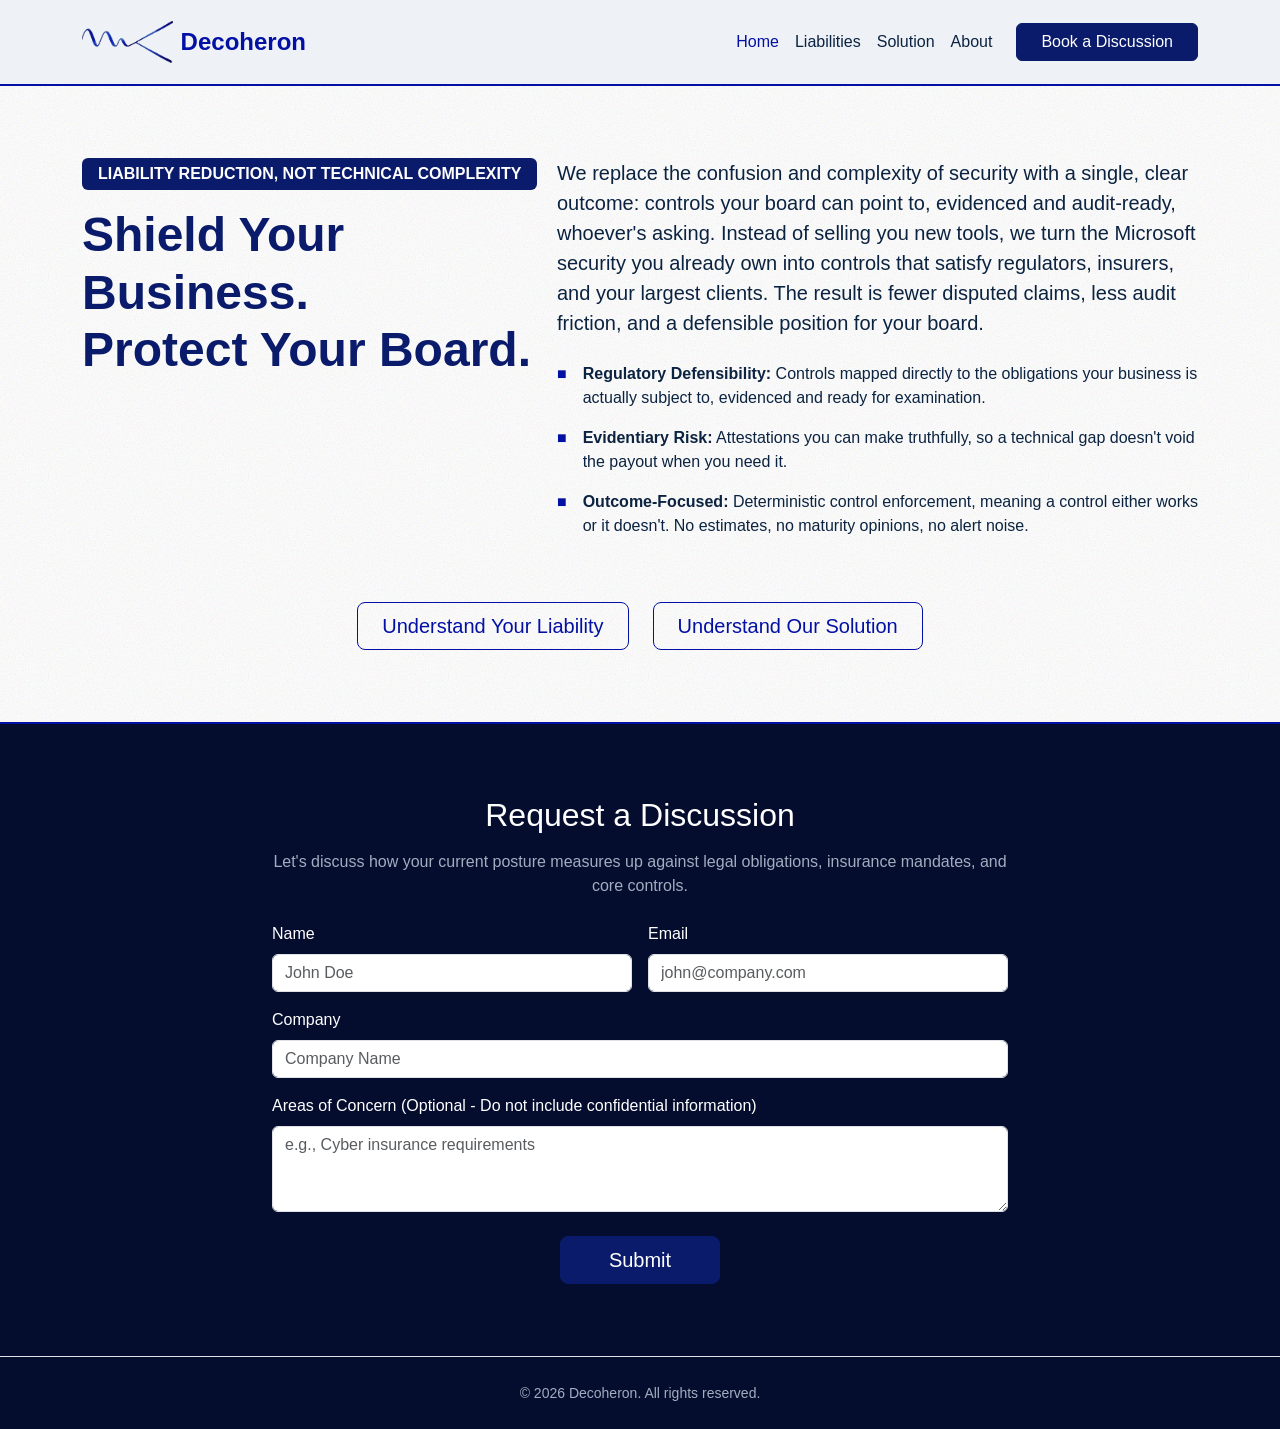
==== commit c7098f69: "Solutions, Industries, icos" ====
--- a/index.html
+++ b/index.html
@@ -1 +1,3 @@
-<!DOCTYPE html><html lang="en"><head><meta charset="UTF-8"><meta name="viewport" content="width=device-width, initial-scale=1.0"><title>Decoheron - Solutions-Focused Cyber Security &amp; Director Liability Reduction</title><meta charset="utf-8"><meta name="viewport" content="width=device-width, initial-scale=1, shrink-to-fit=no"><meta name="description" content="Liability-focused, deterministic cyber security provider in Melbourne."><meta name="author" content="info@decoheron.com"><title>Decoheron - Solutions-Focused Cyber Security &amp; Director Liability Reduction</title><link rel="icon" type="image/png" href="/favicon-96x96.png?v=20260821" sizes="96x96"><link rel="icon" type="image/svg+xml" href="/favicon.svg?v=20260821"><link rel="shortcut icon" href="/favicon.ico?v=20260821"><link rel="apple-touch-icon" sizes="180x180" href="/apple-touch-icon.png?v=20260821"><meta name="apple-mobile-web-app-title" content="Decoheron"><link rel="manifest" href="/site.webmanifest?v=20260821"><link rel="stylesheet" href="/assets/BriefingForm.CHS2QKL3.css"></head><body class="d-flex flex-column min-vh-100 bg-dark"><nav class="navbar navbar-expand-lg navbar-cream sticky-top py-3" data-astro-cid-l7arcky5><div class="container" data-astro-cid-l7arcky5><a class="navbar-brand d-flex align-items-center gap-2 fw-bold fs-4" href="/" data-astro-cid-l7arcky5><img src="/assets/d_logo.DapiBBcV_py7vU.webp" alt="Decoheron Logo" loading="eager" data-astro-cid-l7arcky5="true" decoding="async" width="479" height="222" class="img-fluid hero-logo"><span data-astro-cid-l7arcky5>Decoheron</span></a><button class="navbar-toggler border-0" type="button" data-bs-toggle="collapse" data-bs-target="#navbarNav" aria-controls="navbarNav" aria-expanded="false" aria-label="Toggle navigation" data-astro-cid-l7arcky5><span class="navbar-toggler-icon" data-astro-cid-l7arcky5></span></button><div class="collapse navbar-collapse" id="navbarNav" data-astro-cid-l7arcky5><ul class="navbar-nav ms-auto align-items-lg-center" data-astro-cid-l7arcky5><li class="nav-item" data-astro-cid-l7arcky5><a class="nav-link active" aria-current="page" href="/" data-astro-cid-l7arcky5>Home</a></li><li class="nav-item" data-astro-cid-l7arcky5><a class="nav-link" href="/liabilities" data-astro-cid-l7arcky5>Liabilities</a></li><li class="nav-item" data-astro-cid-l7arcky5><a class="nav-link" href="/solution" data-astro-cid-l7arcky5>Solution</a></li><li class="nav-item" data-astro-cid-l7arcky5><a class="nav-link" href="/about" data-astro-cid-l7arcky5>About</a></li><li class="nav-item ms-lg-3 mt-2 mt-lg-0" data-astro-cid-l7arcky5><a class="btn btn-primary px-4" href="#briefing" data-astro-cid-l7arcky5>Book a Discussion</a></li></ul></div></div></nav><main class="paper-grain-overlay"><header class="py-5"><div class="container py-4"><div class="row gy-4 align-items-start"><div class="col-lg-5"><span class="badge bg-primary mb-3 px-3 py-2 text-uppercase fs-6">Liability Reduction, not technical complexity</span><h1 class="display-5 fw-bold text-primary mb-4">Shield Your Business.<br>Protect Your Board.</h1></div><div class="col-lg-7"><p class="lead text-subtle mb-4 fs-5">We replace security confusion with a single, clear outcome: underwriter-aligned control architecture tailored to your business. By implementing concrete safeguards that satisfy government-backed standards rather than relying on bloated tech stacks, we ensure your controls withstand both regulatory and insurance scrutiny. You gain maximum coverage integrity, reduced premium friction, and defensible board protection.</p><ul class="list-unstyled hero-value-list"><li class="d-flex mb-3 align-items-start"><span class="square-bullet me-3">■</span><div><strong>Insurance Compliance:</strong> Lower premiums, expand coverage, and prevent technical lapses from voiding payouts.</div></li><li class="d-flex mb-3 align-items-start"><span class="square-bullet me-3">■</span><div><strong>Defensible Governance:</strong> Solutions directly mapping your fiduciary duties to government-backed technical security standards.</div></li><li class="d-flex align-items-start"><span class="square-bullet me-3">■</span><div><strong>Outcome-Focused:</strong> Replacing alert noise with verifiable, deterministic control enforcement.</div></li></ul></div></div><div class="row text-center mt-5"><div class="col-12"><div class="d-flex flex-column flex-sm-row justify-content-center align-items-center gap-3"><a href="#briefing" class="btn btn-primary btn-lg px-4">Schedule an Executive Briefing</a><a href="/liabilities" class="btn btn-outline-navy btn-lg px-4">Explore Director Liability</a></div></div></div></div></header><section id="briefing" class="py-5 bg-dark text-white" style><div class="container py-4"><div class="row justify-content-center"><div class="col-lg-8 text-center"><h2 class="mb-3">Request an Executive Briefing</h2><p class="text-subtle-light mb-4">Let's discuss how your current posture measures up against legal obligations, insurance mandates, and core controls.</p><div id="form-result" class="mb-4 d-none"></div><form id="briefing-form" class="row g-3 text-start"><input type="hidden" name="access_key" value="e4e88509-f505-4f2e-a630-6c46a250e380"><input type="hidden" name="subject" value="New Executive Briefing Request"><input type="checkbox" name="botcheck" class="d-none" style="display: none;"><div class="col-md-6"><label for="name" class="form-label">Name</label><input type="text" name="name" class="form-control" id="name" autocomplete="name" placeholder="John Doe" required></div><div class="col-md-6"><label for="email" class="form-label">Email</label><input type="email" name="email" class="form-control" id="email" autocomplete="email" placeholder="john@company.com" required></div><div class="col-12"><label for="company" class="form-label">Company</label><input type="text" name="company" class="form-control" id="company" autocomplete="organization" placeholder="Organization Ltd."></div><div class="col-12"><label for="notes" class="form-label">Areas of Concern (Optional - Do not include confidential information)</label><textarea name="message" class="form-control" id="notes" rows="3" placeholder="e.g., Cyber insurance requirements, Essential 8 maturity..."></textarea></div><div class="col-12 text-center mt-4"><button type="submit" id="submit-btn" class="btn btn-primary btn-lg px-5">Book a Discussion</button></div></form></div></div></div></section><script type="module">var e=document.getElementById(`briefing-form`),t=document.getElementById(`form-result`),n=document.getElementById(`submit-btn`);e&&e.addEventListener(`submit`,function(r){r.preventDefault(),n.disabled=!0,n.innerHTML=`Sending...`;let i=new FormData(e),a=Object.fromEntries(i),o=JSON.stringify(a);fetch(`https://api.web3forms.com/submit`,{method:`POST`,headers:{"Content-Type":`application/json`,Accept:`application/json`},body:o}).then(async n=>{let r=await n.json();n.status==200?(t.className=`alert alert-success`,t.innerHTML=`Thank you. Your briefing request has been received. We will be in touch shortly.`,e.reset(),e.classList.add(`d-none`)):(t.className=`alert alert-danger`,t.innerHTML=r.message||`Something went wrong. Please try again.`)}).catch(()=>{t.className=`alert alert-danger`,t.innerHTML=`Unable to submit form. Please check your network connection.`}).finally(()=>{t.classList.remove(`d-none`),n.disabled=!1,n.innerHTML=`Book a Discussion`})});</script><script type="module">var e=document.querySelectorAll(`a[href="#briefing"]`),t=document.getElementById(`briefing`);t&&e.forEach(e=>{e.addEventListener(`click`,()=>{t.style.display=`block`,t.scrollIntoView({behavior:`smooth`})})});</script></main><footer class="py-4 bg-dark text-white border-top border-secondary"><div class="container text-center"><small class="text-subtle-light">&copy; 2026 Decoheron. All rights reserved.<br><!-- Built for pragmatic risk reduction. --></small></div></footer><script type="module" src="/assets/BaseLayout.astro_astro_type_script_index_0_lang.6x2dcqrK.js"></script></body></html>+<!DOCTYPE html><html lang="en"><head><meta charset="UTF-8"><meta name="viewport" content="width=device-width, initial-scale=1.0"><title>Decoheron - Solutions-Focused Cyber Security &amp; Director Liability Reduction</title><meta charset="utf-8"><meta name="viewport" content="width=device-width, initial-scale=1, shrink-to-fit=no"><meta name="description" content="Liability-focused, deterministic cyber security provider in Melbourne."><meta name="author" content="info@decoheron.com"><title>Decoheron - Solutions-Focused Cyber Security &amp; Director Liability Reduction</title><link rel="icon" type="image/png" href="/favicon-96x96.png?v=20260821" sizes="96x96"><link rel="icon" type="image/svg+xml" href="/favicon.svg?v=20260821"><link rel="shortcut icon" href="/favicon.ico?v=20260821"><link rel="apple-touch-icon" sizes="180x180" href="/apple-touch-icon.png?v=20260821"><meta name="apple-mobile-web-app-title" content="Decoheron"><link rel="manifest" href="/site.webmanifest?v=20260821"><link rel="stylesheet" href="/assets/BriefingForm.ClOxY2jc.css"></head><body class="d-flex flex-column min-vh-100 bg-dark"><nav class="navbar navbar-expand-lg navbar-cream sticky-top py-3" data-astro-cid-l7arcky5><div class="container" data-astro-cid-l7arcky5><a class="navbar-brand d-flex align-items-center gap-2 fw-bold fs-4" href="/" data-astro-cid-l7arcky5><img src="/assets/d_logo.DapiBBcV_py7vU.webp" alt="Decoheron Logo" loading="eager" data-astro-cid-l7arcky5="true" decoding="async" width="479" height="222" class="img-fluid hero-logo"><span data-astro-cid-l7arcky5>Decoheron</span></a><button class="navbar-toggler border-0" type="button" data-bs-toggle="collapse" data-bs-target="#navbarNav" aria-controls="navbarNav" aria-expanded="false" aria-label="Toggle navigation" data-astro-cid-l7arcky5><span class="navbar-toggler-icon" data-astro-cid-l7arcky5></span></button><div class="collapse navbar-collapse" id="navbarNav" data-astro-cid-l7arcky5><ul class="navbar-nav ms-auto align-items-lg-center" data-astro-cid-l7arcky5><li class="nav-item" data-astro-cid-l7arcky5><a class="nav-link active" aria-current="page" href="/" data-astro-cid-l7arcky5>Home</a></li><li class="nav-item" data-astro-cid-l7arcky5><a class="nav-link" href="/liabilities" data-astro-cid-l7arcky5>Liabilities</a></li><!-- <li class="nav-item">
+                    <a class:list={['nav-link', { active: pathname.startsWith('/liabilities') }]} aria-current={pathname.startsWith('/liabilities') ? 'page' : undefined} href="/industries">Industries</a>
+                </li> --><li class="nav-item" data-astro-cid-l7arcky5><a class="nav-link" href="/solution" data-astro-cid-l7arcky5>Solution</a></li><li class="nav-item" data-astro-cid-l7arcky5><a class="nav-link" href="/about" data-astro-cid-l7arcky5>About</a></li><li class="nav-item ms-lg-3 mt-2 mt-lg-0" data-astro-cid-l7arcky5><a class="btn btn-primary px-4" href="#briefing" data-astro-cid-l7arcky5>Book a Discussion</a></li></ul></div></div></nav><main class="paper-grain-overlay"><header class="py-5"><div class="container py-4"><div class="row gy-4 align-items-start"><div class="col-lg-5"><span class="badge bg-primary mb-3 px-3 py-2 text-uppercase fs-6">Liability Reduction, not technical complexity</span><h1 class="display-5 fw-bold text-primary mb-4">Shield Your Business.<br>Protect Your Board.</h1></div><div class="col-lg-7"><p class="lead text-subtle mb-4 fs-5"><!-- We replace security confusion with a single, clear outcome: underwriter-aligned control architecture tailored to your business. By implementing concrete safeguards that satisfy government-backed standards rather than relying on bloated tech stacks, we ensure your controls withstand both regulatory and insurance scrutiny. You gain maximum coverage integrity, reduced premium friction, and defensible board protection. -->We replace the confusion and complexity of security with a single, clear outcome: controls your board can point to, evidenced and audit-ready, whoever's asking. Instead of selling you new tools, we turn the Microsoft security you already own into controls that satisfy regulators, insurers, and your largest clients. The result is fewer disputed claims, less audit friction, and a defensible position for your board.</p><ul class="list-unstyled hero-value-list"><li class="d-flex mb-3 align-items-start"><span class="square-bullet me-3">■</span><div><strong>Regulatory Defensibility:</strong> Controls mapped directly to the obligations your business is actually subject to, evidenced and ready for examination.</div></li><li class="d-flex mb-3 align-items-start"><span class="square-bullet me-3">■</span><div><strong>Evidentiary Risk:</strong> Attestations you can make truthfully, so a technical gap doesn't void the payout when you need it.</div></li><li class="d-flex align-items-start"><span class="square-bullet me-3">■</span><div><strong>Outcome-Focused:</strong> Deterministic control enforcement, meaning a control either works or it doesn't. No estimates, no maturity opinions, no alert noise.</div></li></ul></div></div><div class="row justify-content-center mt-5"><div class="col-auto"><a href="/liabilities" class="btn btn-outline-navy btn-lg px-4">Understand Your Liability</a></div><div class="col-auto"><a href="/solution" class="btn btn-outline-navy btn-lg px-4">Understand Our Solution</a></div></div></div></header><section id="briefing" class="py-5 bg-dark text-white" style><div class="container py-4"><div class="row justify-content-center"><div class="col-lg-8 text-center"><h2 class="mb-3">Request a Discussion</h2><p class="text-subtle-light mb-4">Let's discuss how your current posture measures up against legal obligations, insurance mandates, and core controls.</p><div id="form-result" class="mb-4 d-none"></div><form id="briefing-form" class="row g-3 text-start"><input type="hidden" name="access_key" value="e4e88509-f505-4f2e-a630-6c46a250e380"><input type="hidden" name="subject" value="New Discussion Request"><input type="checkbox" name="botcheck" class="d-none" style="display: none;"><div class="col-md-6"><label for="name" class="form-label">Name</label><input type="text" name="name" class="form-control" id="name" autocomplete="name" placeholder="John Doe" required></div><div class="col-md-6"><label for="email" class="form-label">Email</label><input type="email" name="email" class="form-control" id="email" autocomplete="email" placeholder="john@company.com" required></div><div class="col-12"><label for="company" class="form-label">Company</label><input type="text" name="company" class="form-control" id="company" autocomplete="organisation" placeholder="Company Name"></div><div class="col-12"><label for="notes" class="form-label">Areas of Concern (Optional - Do not include confidential information)</label><textarea name="message" class="form-control" id="notes" rows="3" placeholder="e.g., Cyber insurance requirements"></textarea></div><div class="col-12 text-center mt-4"><button type="submit" id="submit-btn" class="btn btn-primary btn-lg px-5">Submit</button></div></form></div></div></div></section><script type="module">var e=document.getElementById(`briefing-form`),t=document.getElementById(`form-result`),n=document.getElementById(`submit-btn`);e&&e.addEventListener(`submit`,function(r){r.preventDefault(),n.disabled=!0,n.innerHTML=`Sending...`;let i=new FormData(e),a=Object.fromEntries(i),o=JSON.stringify(a);fetch(`https://api.web3forms.com/submit`,{method:`POST`,headers:{"Content-Type":`application/json`,Accept:`application/json`},body:o}).then(async n=>{let r=await n.json();n.status==200?(t.className=`alert alert-success`,t.innerHTML=`Thank you. Your discussion request has been received. We will be in touch shortly.`,e.reset(),e.classList.add(`d-none`)):(t.className=`alert alert-danger`,t.innerHTML=r.message||`Something went wrong. Please try again.`)}).catch(()=>{t.className=`alert alert-danger`,t.innerHTML=`Unable to submit form. Please check your network connection.`}).finally(()=>{t.classList.remove(`d-none`),n.disabled=!1,n.innerHTML=`Book a Discussion`})});</script><script type="module">var e=document.querySelectorAll(`a[href="#briefing"]`),t=document.getElementById(`briefing`);t&&e.forEach(e=>{e.addEventListener(`click`,()=>{t.style.display=`block`,t.scrollIntoView({behavior:`smooth`})})});</script></main><footer class="py-4 bg-dark text-white border-top bs-secondary"><div class="container text-center"><small class="text-subtle-light">&copy; 2026 Decoheron. All rights reserved.<br><!-- Built for pragmatic risk reduction. --></small></div></footer><script type="module" src="/assets/BaseLayout.astro_astro_type_script_index_0_lang.6x2dcqrK.js"></script></body></html>
--- a/assets/BriefingForm.ClOxY2jc.css
+++ b/assets/BriefingForm.ClOxY2jc.css
@@ -0,0 +1 @@
+:root,[data-bs-theme=light]{--bs-blue:#0d6efd;--bs-indigo:#6610f2;--bs-purple:#6f42c1;--bs-pink:#d63384;--bs-red:#dc3545;--bs-orange:#fd7e14;--bs-yellow:#ffc107;--bs-green:#198754;--bs-teal:#20c997;--bs-cyan:#0dcaf0;--bs-black:#000;--bs-white:#fff;--bs-gray:#6c757d;--bs-gray-dark:#343a40;--bs-gray-100:#f8f9fa;--bs-gray-200:#e9ecef;--bs-gray-300:#dee2e6;--bs-gray-400:#ced4da;--bs-gray-500:#adb5bd;--bs-gray-600:#6c757d;--bs-gray-700:#495057;--bs-gray-800:#343a40;--bs-gray-900:#212529;--bs-primary:#0d6efd;--bs-secondary:#6c757d;--bs-success:#198754;--bs-info:#0dcaf0;--bs-warning:#ffc107;--bs-danger:#dc3545;--bs-light:#f8f9fa;--bs-dark:#212529;--bs-primary-rgb:13,110,253;--bs-secondary-rgb:108,117,125;--bs-success-rgb:25,135,84;--bs-info-rgb:13,202,240;--bs-warning-rgb:255,193,7;--bs-danger-rgb:220,53,69;--bs-light-rgb:248,249,250;--bs-dark-rgb:33,37,41;--bs-primary-text-emphasis:#052c65;--bs-secondary-text-emphasis:#2b2f32;--bs-success-text-emphasis:#0a3622;--bs-info-text-emphasis:#055160;--bs-warning-text-emphasis:#664d03;--bs-danger-text-emphasis:#58151c;--bs-light-text-emphasis:#495057;--bs-dark-text-emphasis:#495057;--bs-primary-bg-subtle:#cfe2ff;--bs-secondary-bg-subtle:#e2e3e5;--bs-success-bg-subtle:#d1e7dd;--bs-info-bg-subtle:#cff4fc;--bs-warning-bg-subtle:#fff3cd;--bs-danger-bg-subtle:#f8d7da;--bs-light-bg-subtle:#fcfcfd;--bs-dark-bg-subtle:#ced4da;--bs-primary-border-subtle:#9ec5fe;--bs-secondary-border-subtle:#c4c8cb;--bs-success-border-subtle:#a3cfbb;--bs-info-border-subtle:#9eeaf9;--bs-warning-border-subtle:#ffe69c;--bs-danger-border-subtle:#f1aeb5;--bs-light-border-subtle:#e9ecef;--bs-dark-border-subtle:#adb5bd;--bs-white-rgb:255,255,255;--bs-black-rgb:0,0,0;--bs-font-sans-serif:system-ui,-apple-system,"Segoe UI",Roboto,"Helvetica Neue","Noto Sans","Liberation Sans",Arial,sans-serif,"Apple Color Emoji","Segoe UI Emoji","Segoe UI Symbol","Noto Color Emoji";--bs-font-monospace:SFMono-Regular,Menlo,Monaco,Consolas,"Liberation Mono","Courier New",monospace;--bs-gradient:linear-gradient(180deg, #ffffff26, #fff0);--bs-body-font-family:var(--bs-font-sans-serif);--bs-body-font-size:1rem;--bs-body-font-weight:400;--bs-body-line-height:1.5;--bs-body-color:#212529;--bs-body-color-rgb:33,37,41;--bs-body-bg:#fff;--bs-body-bg-rgb:255,255,255;--bs-emphasis-color:#000;--bs-emphasis-color-rgb:0,0,0;--bs-secondary-color:#212529bf;--bs-secondary-color-rgb:33,37,41;--bs-secondary-bg:#e9ecef;--bs-secondary-bg-rgb:233,236,239;--bs-tertiary-color:#21252980;--bs-tertiary-color-rgb:33,37,41;--bs-tertiary-bg:#f8f9fa;--bs-tertiary-bg-rgb:248,249,250;--bs-heading-color:inherit;--bs-link-color:#0d6efd;--bs-link-color-rgb:13,110,253;--bs-link-decoration:underline;--bs-link-hover-color:#0a58ca;--bs-link-hover-color-rgb:10,88,202;--bs-code-color:#d63384;--bs-highlight-color:#212529;--bs-highlight-bg:#fff3cd;--bs-border-width:1px;--bs-border-style:solid;--bs-border-color:#dee2e6;--bs-border-color-translucent:#0000002d;--bs-border-radius:.375rem;--bs-border-radius-sm:.25rem;--bs-border-radius-lg:.5rem;--bs-border-radius-xl:1rem;--bs-border-radius-xxl:2rem;--bs-border-radius-2xl:var(--bs-border-radius-xxl);--bs-border-radius-pill:50rem;--bs-box-shadow:0 .5rem 1rem #00000026;--bs-box-shadow-sm:0 .125rem .25rem #00000013;--bs-box-shadow-lg:0 1rem 3rem #0000002d;--bs-box-shadow-inset:inset 0 1px 2px #00000013;--bs-focus-ring-width:.25rem;--bs-focus-ring-opacity:.25;--bs-focus-ring-color:#0d6efd40;--bs-form-valid-color:#198754;--bs-form-valid-border-color:#198754;--bs-form-invalid-color:#dc3545;--bs-form-invalid-border-color:#dc3545}[data-bs-theme=dark]{color-scheme:dark;--bs-body-color:#dee2e6;--bs-body-color-rgb:222,226,230;--bs-body-bg:#212529;--bs-body-bg-rgb:33,37,41;--bs-emphasis-color:#fff;--bs-emphasis-color-rgb:255,255,255;--bs-secondary-color:#dee2e6bf;--bs-secondary-color-rgb:222,226,230;--bs-secondary-bg:#343a40;--bs-secondary-bg-rgb:52,58,64;--bs-tertiary-color:#dee2e680;--bs-tertiary-color-rgb:222,226,230;--bs-tertiary-bg:#2b3035;--bs-tertiary-bg-rgb:43,48,53;--bs-primary-text-emphasis:#6ea8fe;--bs-secondary-text-emphasis:#a7acb1;--bs-success-text-emphasis:#75b798;--bs-info-text-emphasis:#6edff6;--bs-warning-text-emphasis:#ffda6a;--bs-danger-text-emphasis:#ea868f;--bs-light-text-emphasis:#f8f9fa;--bs-dark-text-emphasis:#dee2e6;--bs-primary-bg-subtle:#031633;--bs-secondary-bg-subtle:#161719;--bs-success-bg-subtle:#051b11;--bs-info-bg-subtle:#032830;--bs-warning-bg-subtle:#332701;--bs-danger-bg-subtle:#2c0b0e;--bs-light-bg-subtle:#343a40;--bs-dark-bg-subtle:#1a1d20;--bs-primary-border-subtle:#084298;--bs-secondary-border-subtle:#41464b;--bs-success-border-subtle:#0f5132;--bs-info-border-subtle:#087990;--bs-warning-border-subtle:#997404;--bs-danger-border-subtle:#842029;--bs-light-border-subtle:#495057;--bs-dark-border-subtle:#343a40;--bs-heading-color:inherit;--bs-link-color:#6ea8fe;--bs-link-hover-color:#8bb9fe;--bs-link-color-rgb:110,168,254;--bs-link-hover-color-rgb:139,185,254;--bs-code-color:#e685b5;--bs-highlight-color:#dee2e6;--bs-highlight-bg:#664d03;--bs-border-color:#495057;--bs-border-color-translucent:#ffffff26;--bs-form-valid-color:#75b798;--bs-form-valid-border-color:#75b798;--bs-form-invalid-color:#ea868f;--bs-form-invalid-border-color:#ea868f}*,:after,:before{box-sizing:border-box}@media (prefers-reduced-motion:no-preference){:root{scroll-behavior:smooth}}body{font-family:var(--bs-body-font-family);font-size:var(--bs-body-font-size);font-weight:var(--bs-body-font-weight);line-height:var(--bs-body-line-height);color:var(--bs-body-color);text-align:var(--bs-body-text-align);background-color:var(--bs-body-bg);-webkit-text-size-adjust:100%;-webkit-tap-highlight-color:transparent;margin:0}hr{color:inherit;border:0;border-top:var(--bs-border-width) solid;opacity:.25;margin:1rem 0}.h1,.h2,.h3,.h4,.h5,.h6,h1,h2,h3,h4,h5,h6{color:var(--bs-heading-color);margin-top:0;margin-bottom:.5rem;font-weight:500;line-height:1.2}.h1,h1{font-size:calc(1.375rem + 1.5vw)}@media (width>=1200px){.h1,h1{font-size:2.5rem}}.h2,h2{font-size:calc(1.325rem + .9vw)}@media (width>=1200px){.h2,h2{font-size:2rem}}.h3,h3{font-size:calc(1.3rem + .6vw)}@media (width>=1200px){.h3,h3{font-size:1.75rem}}.h4,h4{font-size:calc(1.275rem + .3vw)}@media (width>=1200px){.h4,h4{font-size:1.5rem}}.h5,h5{font-size:1.25rem}.h6,h6{font-size:1rem}p{margin-top:0;margin-bottom:1rem}abbr[title]{cursor:help;-webkit-text-decoration-skip-ink:none;text-decoration-skip-ink:none;text-decoration:underline dotted}address{font-style:normal;line-height:inherit;margin-bottom:1rem}ol,ul{padding-left:2rem}dl,ol,ul{margin-top:0;margin-bottom:1rem}ol ol,ol ul,ul ol,ul ul{margin-bottom:0}dt{font-weight:700}dd{margin-bottom:.5rem;margin-left:0}blockquote{margin:0 0 1rem}b,strong{font-weight:bolder}.small,small{font-size:.875em}.mark,mark{color:var(--bs-highlight-color);background-color:var(--bs-highlight-bg);padding:.1875em}sub,sup{vertical-align:baseline;font-size:.75em;line-height:0;position:relative}sub{bottom:-.25em}sup{top:-.5em}a{color:rgba(var(--bs-link-color-rgb),var(--bs-link-opacity,1));text-decoration:underline}a:hover{--bs-link-color-rgb:var(--bs-link-hover-color-rgb)}a:not([href]):not([class]),a:not([href]):not([class]):hover{color:inherit;text-decoration:none}code,kbd,pre,samp{font-family:var(--bs-font-monospace);font-size:1em}pre{margin-top:0;margin-bottom:1rem;font-size:.875em;display:block;overflow:auto}pre code{font-size:inherit;color:inherit;word-break:normal}code{color:var(--bs-code-color);word-wrap:break-word;font-size:.875em}a>code{color:inherit}kbd{color:var(--bs-body-bg);background-color:var(--bs-body-color);border-radius:.25rem;padding:.1875rem .375rem;font-size:.875em}kbd kbd{padding:0;font-size:1em}figure{margin:0 0 1rem}img,svg{vertical-align:middle}table{caption-side:bottom;border-collapse:collapse}caption{color:var(--bs-secondary-color);text-align:left;padding-top:.5rem;padding-bottom:.5rem}th{text-align:inherit;text-align:-webkit-match-parent}tbody,td,tfoot,th,thead,tr{border-color:inherit;border-style:solid;border-width:0}label{display:inline-block}button{border-radius:0}button:focus:not(:focus-visible){outline:0}button,input,optgroup,select,textarea{font-family:inherit;font-size:inherit;line-height:inherit;margin:0}button,select{text-transform:none}[role=button]{cursor:pointer}select{word-wrap:normal}select:disabled{opacity:1}[list]:not([type=date]):not([type=datetime-local]):not([type=month]):not([type=week]):not([type=time])::-webkit-calendar-picker-indicator{display:none!important}[type=button],[type=reset],[type=submit],button{-webkit-appearance:button}[type=button]:not(:disabled),[type=reset]:not(:disabled),[type=submit]:not(:disabled),button:not(:disabled){cursor:pointer}::-moz-focus-inner{border-style:none;padding:0}textarea{resize:vertical}fieldset{border:0;min-width:0;margin:0;padding:0}legend{float:left;width:100%;line-height:inherit;margin-bottom:.5rem;padding:0;font-size:calc(1.275rem + .3vw)}@media (width>=1200px){legend{font-size:1.5rem}}legend+*{clear:left}::-webkit-datetime-edit-day-field,::-webkit-datetime-edit-fields-wrapper,::-webkit-datetime-edit-hour-field,::-webkit-datetime-edit-minute,::-webkit-datetime-edit-month-field,::-webkit-datetime-edit-text,::-webkit-datetime-edit-year-field{padding:0}::-webkit-inner-spin-button{height:auto}[type=search]{-webkit-appearance:textfield;outline-offset:-2px}[type=search]::-webkit-search-cancel-button{cursor:pointer;filter:grayscale()}::-webkit-search-decoration{-webkit-appearance:none}::-webkit-color-swatch-wrapper{padding:0}::-webkit-file-upload-button{font:inherit;-webkit-appearance:button}::file-selector-button{font:inherit;-webkit-appearance:button}output{display:inline-block}iframe{border:0}summary{cursor:pointer;display:list-item}progress{vertical-align:baseline}[hidden]{display:none!important}.lead{font-size:1.25rem;font-weight:300}.display-1{font-size:calc(1.625rem + 4.5vw);font-weight:300;line-height:1.2}@media (width>=1200px){.display-1{font-size:5rem}}.display-2{font-size:calc(1.575rem + 3.9vw);font-weight:300;line-height:1.2}@media (width>=1200px){.display-2{font-size:4.5rem}}.display-3{font-size:calc(1.525rem + 3.3vw);font-weight:300;line-height:1.2}@media (width>=1200px){.display-3{font-size:4rem}}.display-4{font-size:calc(1.475rem + 2.7vw);font-weight:300;line-height:1.2}@media (width>=1200px){.display-4{font-size:3.5rem}}.display-5{font-size:calc(1.425rem + 2.1vw);font-weight:300;line-height:1.2}@media (width>=1200px){.display-5{font-size:3rem}}.display-6{font-size:calc(1.375rem + 1.5vw);font-weight:300;line-height:1.2}@media (width>=1200px){.display-6{font-size:2.5rem}}.list-unstyled,.list-inline{padding-left:0;list-style:none}.list-inline-item{display:inline-block}.list-inline-item:not(:last-child){margin-right:.5rem}.initialism{text-transform:uppercase;font-size:.875em}.blockquote{margin-bottom:1rem;font-size:1.25rem}.blockquote>:last-child{margin-bottom:0}.blockquote-footer{color:#6c757d;margin-top:-1rem;margin-bottom:1rem;font-size:.875em}.blockquote-footer:before{content:"— "}.img-fluid{max-width:100%;height:auto}.img-thumbnail{background-color:var(--bs-body-bg);border:var(--bs-border-width) solid var(--bs-border-color);border-radius:var(--bs-border-radius);max-width:100%;height:auto;padding:.25rem}.figure{display:inline-block}.figure-img{margin-bottom:.5rem;line-height:1}.figure-caption{color:var(--bs-secondary-color);font-size:.875em}.container,.container-fluid,.container-lg,.container-md,.container-sm,.container-xl,.container-xxl{--bs-gutter-x:1.5rem;--bs-gutter-y:0;width:100%;padding-right:calc(var(--bs-gutter-x) * .5);padding-left:calc(var(--bs-gutter-x) * .5);margin-left:auto;margin-right:auto}@media (width>=576px){.container,.container-sm{max-width:540px}}@media (width>=768px){.container,.container-md,.container-sm{max-width:720px}}@media (width>=992px){.container,.container-lg,.container-md,.container-sm{max-width:960px}}@media (width>=1200px){.container,.container-lg,.container-md,.container-sm,.container-xl{max-width:1140px}}@media (width>=1400px){.container,.container-lg,.container-md,.container-sm,.container-xl,.container-xxl{max-width:1320px}}:root{--bs-breakpoint-xs:0;--bs-breakpoint-sm:576px;--bs-breakpoint-md:768px;--bs-breakpoint-lg:992px;--bs-breakpoint-xl:1200px;--bs-breakpoint-xxl:1400px}.row{--bs-gutter-x:1.5rem;--bs-gutter-y:0;margin-top:calc(-1 * var(--bs-gutter-y));margin-right:calc(-.5 * var(--bs-gutter-x));margin-left:calc(-.5 * var(--bs-gutter-x));flex-wrap:wrap;display:flex}.row>*{width:100%;max-width:100%;padding-right:calc(var(--bs-gutter-x) * .5);padding-left:calc(var(--bs-gutter-x) * .5);margin-top:var(--bs-gutter-y);flex-shrink:0}.col{flex:1 0 0}.row-cols-auto>*{flex:none;width:auto}.row-cols-1>*{flex:none;width:100%}.row-cols-2>*{flex:none;width:50%}.row-cols-3>*{flex:none;width:33.3333%}.row-cols-4>*{flex:none;width:25%}.row-cols-5>*{flex:none;width:20%}.row-cols-6>*{flex:none;width:16.6667%}.col-auto{flex:none;width:auto}.col-1{flex:none;width:8.33333%}.col-2{flex:none;width:16.6667%}.col-3{flex:none;width:25%}.col-4{flex:none;width:33.3333%}.col-5{flex:none;width:41.6667%}.col-6{flex:none;width:50%}.col-7{flex:none;width:58.3333%}.col-8{flex:none;width:66.6667%}.col-9{flex:none;width:75%}.col-10{flex:none;width:83.3333%}.col-11{flex:none;width:91.6667%}.col-12{flex:none;width:100%}.offset-1{margin-left:8.33333%}.offset-2{margin-left:16.6667%}.offset-3{margin-left:25%}.offset-4{margin-left:33.3333%}.offset-5{margin-left:41.6667%}.offset-6{margin-left:50%}.offset-7{margin-left:58.3333%}.offset-8{margin-left:66.6667%}.offset-9{margin-left:75%}.offset-10{margin-left:83.3333%}.offset-11{margin-left:91.6667%}.g-0,.gx-0{--bs-gutter-x:0}.g-0,.gy-0{--bs-gutter-y:0}.g-1,.gx-1{--bs-gutter-x:.25rem}.g-1,.gy-1{--bs-gutter-y:.25rem}.g-2,.gx-2{--bs-gutter-x:.5rem}.g-2,.gy-2{--bs-gutter-y:.5rem}.g-3,.gx-3{--bs-gutter-x:1rem}.g-3,.gy-3{--bs-gutter-y:1rem}.g-4,.gx-4{--bs-gutter-x:1.5rem}.g-4,.gy-4{--bs-gutter-y:1.5rem}.g-5,.gx-5{--bs-gutter-x:3rem}.g-5,.gy-5{--bs-gutter-y:3rem}@media (width>=576px){.col-sm{flex:1 0 0}.row-cols-sm-auto>*{flex:none;width:auto}.row-cols-sm-1>*{flex:none;width:100%}.row-cols-sm-2>*{flex:none;width:50%}.row-cols-sm-3>*{flex:none;width:33.3333%}.row-cols-sm-4>*{flex:none;width:25%}.row-cols-sm-5>*{flex:none;width:20%}.row-cols-sm-6>*{flex:none;width:16.6667%}.col-sm-auto{flex:none;width:auto}.col-sm-1{flex:none;width:8.33333%}.col-sm-2{flex:none;width:16.6667%}.col-sm-3{flex:none;width:25%}.col-sm-4{flex:none;width:33.3333%}.col-sm-5{flex:none;width:41.6667%}.col-sm-6{flex:none;width:50%}.col-sm-7{flex:none;width:58.3333%}.col-sm-8{flex:none;width:66.6667%}.col-sm-9{flex:none;width:75%}.col-sm-10{flex:none;width:83.3333%}.col-sm-11{flex:none;width:91.6667%}.col-sm-12{flex:none;width:100%}.offset-sm-0{margin-left:0}.offset-sm-1{margin-left:8.33333%}.offset-sm-2{margin-left:16.6667%}.offset-sm-3{margin-left:25%}.offset-sm-4{margin-left:33.3333%}.offset-sm-5{margin-left:41.6667%}.offset-sm-6{margin-left:50%}.offset-sm-7{margin-left:58.3333%}.offset-sm-8{margin-left:66.6667%}.offset-sm-9{margin-left:75%}.offset-sm-10{margin-left:83.3333%}.offset-sm-11{margin-left:91.6667%}.g-sm-0,.gx-sm-0{--bs-gutter-x:0}.g-sm-0,.gy-sm-0{--bs-gutter-y:0}.g-sm-1,.gx-sm-1{--bs-gutter-x:.25rem}.g-sm-1,.gy-sm-1{--bs-gutter-y:.25rem}.g-sm-2,.gx-sm-2{--bs-gutter-x:.5rem}.g-sm-2,.gy-sm-2{--bs-gutter-y:.5rem}.g-sm-3,.gx-sm-3{--bs-gutter-x:1rem}.g-sm-3,.gy-sm-3{--bs-gutter-y:1rem}.g-sm-4,.gx-sm-4{--bs-gutter-x:1.5rem}.g-sm-4,.gy-sm-4{--bs-gutter-y:1.5rem}.g-sm-5,.gx-sm-5{--bs-gutter-x:3rem}.g-sm-5,.gy-sm-5{--bs-gutter-y:3rem}}@media (width>=768px){.col-md{flex:1 0 0}.row-cols-md-auto>*{flex:none;width:auto}.row-cols-md-1>*{flex:none;width:100%}.row-cols-md-2>*{flex:none;width:50%}.row-cols-md-3>*{flex:none;width:33.3333%}.row-cols-md-4>*{flex:none;width:25%}.row-cols-md-5>*{flex:none;width:20%}.row-cols-md-6>*{flex:none;width:16.6667%}.col-md-auto{flex:none;width:auto}.col-md-1{flex:none;width:8.33333%}.col-md-2{flex:none;width:16.6667%}.col-md-3{flex:none;width:25%}.col-md-4{flex:none;width:33.3333%}.col-md-5{flex:none;width:41.6667%}.col-md-6{flex:none;width:50%}.col-md-7{flex:none;width:58.3333%}.col-md-8{flex:none;width:66.6667%}.col-md-9{flex:none;width:75%}.col-md-10{flex:none;width:83.3333%}.col-md-11{flex:none;width:91.6667%}.col-md-12{flex:none;width:100%}.offset-md-0{margin-left:0}.offset-md-1{margin-left:8.33333%}.offset-md-2{margin-left:16.6667%}.offset-md-3{margin-left:25%}.offset-md-4{margin-left:33.3333%}.offset-md-5{margin-left:41.6667%}.offset-md-6{margin-left:50%}.offset-md-7{margin-left:58.3333%}.offset-md-8{margin-left:66.6667%}.offset-md-9{margin-left:75%}.offset-md-10{margin-left:83.3333%}.offset-md-11{margin-left:91.6667%}.g-md-0,.gx-md-0{--bs-gutter-x:0}.g-md-0,.gy-md-0{--bs-gutter-y:0}.g-md-1,.gx-md-1{--bs-gutter-x:.25rem}.g-md-1,.gy-md-1{--bs-gutter-y:.25rem}.g-md-2,.gx-md-2{--bs-gutter-x:.5rem}.g-md-2,.gy-md-2{--bs-gutter-y:.5rem}.g-md-3,.gx-md-3{--bs-gutter-x:1rem}.g-md-3,.gy-md-3{--bs-gutter-y:1rem}.g-md-4,.gx-md-4{--bs-gutter-x:1.5rem}.g-md-4,.gy-md-4{--bs-gutter-y:1.5rem}.g-md-5,.gx-md-5{--bs-gutter-x:3rem}.g-md-5,.gy-md-5{--bs-gutter-y:3rem}}@media (width>=992px){.col-lg{flex:1 0 0}.row-cols-lg-auto>*{flex:none;width:auto}.row-cols-lg-1>*{flex:none;width:100%}.row-cols-lg-2>*{flex:none;width:50%}.row-cols-lg-3>*{flex:none;width:33.3333%}.row-cols-lg-4>*{flex:none;width:25%}.row-cols-lg-5>*{flex:none;width:20%}.row-cols-lg-6>*{flex:none;width:16.6667%}.col-lg-auto{flex:none;width:auto}.col-lg-1{flex:none;width:8.33333%}.col-lg-2{flex:none;width:16.6667%}.col-lg-3{flex:none;width:25%}.col-lg-4{flex:none;width:33.3333%}.col-lg-5{flex:none;width:41.6667%}.col-lg-6{flex:none;width:50%}.col-lg-7{flex:none;width:58.3333%}.col-lg-8{flex:none;width:66.6667%}.col-lg-9{flex:none;width:75%}.col-lg-10{flex:none;width:83.3333%}.col-lg-11{flex:none;width:91.6667%}.col-lg-12{flex:none;width:100%}.offset-lg-0{margin-left:0}.offset-lg-1{margin-left:8.33333%}.offset-lg-2{margin-left:16.6667%}.offset-lg-3{margin-left:25%}.offset-lg-4{margin-left:33.3333%}.offset-lg-5{margin-left:41.6667%}.offset-lg-6{margin-left:50%}.offset-lg-7{margin-left:58.3333%}.offset-lg-8{margin-left:66.6667%}.offset-lg-9{margin-left:75%}.offset-lg-10{margin-left:83.3333%}.offset-lg-11{margin-left:91.6667%}.g-lg-0,.gx-lg-0{--bs-gutter-x:0}.g-lg-0,.gy-lg-0{--bs-gutter-y:0}.g-lg-1,.gx-lg-1{--bs-gutter-x:.25rem}.g-lg-1,.gy-lg-1{--bs-gutter-y:.25rem}.g-lg-2,.gx-lg-2{--bs-gutter-x:.5rem}.g-lg-2,.gy-lg-2{--bs-gutter-y:.5rem}.g-lg-3,.gx-lg-3{--bs-gutter-x:1rem}.g-lg-3,.gy-lg-3{--bs-gutter-y:1rem}.g-lg-4,.gx-lg-4{--bs-gutter-x:1.5rem}.g-lg-4,.gy-lg-4{--bs-gutter-y:1.5rem}.g-lg-5,.gx-lg-5{--bs-gutter-x:3rem}.g-lg-5,.gy-lg-5{--bs-gutter-y:3rem}}@media (width>=1200px){.col-xl{flex:1 0 0}.row-cols-xl-auto>*{flex:none;width:auto}.row-cols-xl-1>*{flex:none;width:100%}.row-cols-xl-2>*{flex:none;width:50%}.row-cols-xl-3>*{flex:none;width:33.3333%}.row-cols-xl-4>*{flex:none;width:25%}.row-cols-xl-5>*{flex:none;width:20%}.row-cols-xl-6>*{flex:none;width:16.6667%}.col-xl-auto{flex:none;width:auto}.col-xl-1{flex:none;width:8.33333%}.col-xl-2{flex:none;width:16.6667%}.col-xl-3{flex:none;width:25%}.col-xl-4{flex:none;width:33.3333%}.col-xl-5{flex:none;width:41.6667%}.col-xl-6{flex:none;width:50%}.col-xl-7{flex:none;width:58.3333%}.col-xl-8{flex:none;width:66.6667%}.col-xl-9{flex:none;width:75%}.col-xl-10{flex:none;width:83.3333%}.col-xl-11{flex:none;width:91.6667%}.col-xl-12{flex:none;width:100%}.offset-xl-0{margin-left:0}.offset-xl-1{margin-left:8.33333%}.offset-xl-2{margin-left:16.6667%}.offset-xl-3{margin-left:25%}.offset-xl-4{margin-left:33.3333%}.offset-xl-5{margin-left:41.6667%}.offset-xl-6{margin-left:50%}.offset-xl-7{margin-left:58.3333%}.offset-xl-8{margin-left:66.6667%}.offset-xl-9{margin-left:75%}.offset-xl-10{margin-left:83.3333%}.offset-xl-11{margin-left:91.6667%}.g-xl-0,.gx-xl-0{--bs-gutter-x:0}.g-xl-0,.gy-xl-0{--bs-gutter-y:0}.g-xl-1,.gx-xl-1{--bs-gutter-x:.25rem}.g-xl-1,.gy-xl-1{--bs-gutter-y:.25rem}.g-xl-2,.gx-xl-2{--bs-gutter-x:.5rem}.g-xl-2,.gy-xl-2{--bs-gutter-y:.5rem}.g-xl-3,.gx-xl-3{--bs-gutter-x:1rem}.g-xl-3,.gy-xl-3{--bs-gutter-y:1rem}.g-xl-4,.gx-xl-4{--bs-gutter-x:1.5rem}.g-xl-4,.gy-xl-4{--bs-gutter-y:1.5rem}.g-xl-5,.gx-xl-5{--bs-gutter-x:3rem}.g-xl-5,.gy-xl-5{--bs-gutter-y:3rem}}@media (width>=1400px){.col-xxl{flex:1 0 0}.row-cols-xxl-auto>*{flex:none;width:auto}.row-cols-xxl-1>*{flex:none;width:100%}.row-cols-xxl-2>*{flex:none;width:50%}.row-cols-xxl-3>*{flex:none;width:33.3333%}.row-cols-xxl-4>*{flex:none;width:25%}.row-cols-xxl-5>*{flex:none;width:20%}.row-cols-xxl-6>*{flex:none;width:16.6667%}.col-xxl-auto{flex:none;width:auto}.col-xxl-1{flex:none;width:8.33333%}.col-xxl-2{flex:none;width:16.6667%}.col-xxl-3{flex:none;width:25%}.col-xxl-4{flex:none;width:33.3333%}.col-xxl-5{flex:none;width:41.6667%}.col-xxl-6{flex:none;width:50%}.col-xxl-7{flex:none;width:58.3333%}.col-xxl-8{flex:none;width:66.6667%}.col-xxl-9{flex:none;width:75%}.col-xxl-10{flex:none;width:83.3333%}.col-xxl-11{flex:none;width:91.6667%}.col-xxl-12{flex:none;width:100%}.offset-xxl-0{margin-left:0}.offset-xxl-1{margin-left:8.33333%}.offset-xxl-2{margin-left:16.6667%}.offset-xxl-3{margin-left:25%}.offset-xxl-4{margin-left:33.3333%}.offset-xxl-5{margin-left:41.6667%}.offset-xxl-6{margin-left:50%}.offset-xxl-7{margin-left:58.3333%}.offset-xxl-8{margin-left:66.6667%}.offset-xxl-9{margin-left:75%}.offset-xxl-10{margin-left:83.3333%}.offset-xxl-11{margin-left:91.6667%}.g-xxl-0,.gx-xxl-0{--bs-gutter-x:0}.g-xxl-0,.gy-xxl-0{--bs-gutter-y:0}.g-xxl-1,.gx-xxl-1{--bs-gutter-x:.25rem}.g-xxl-1,.gy-xxl-1{--bs-gutter-y:.25rem}.g-xxl-2,.gx-xxl-2{--bs-gutter-x:.5rem}.g-xxl-2,.gy-xxl-2{--bs-gutter-y:.5rem}.g-xxl-3,.gx-xxl-3{--bs-gutter-x:1rem}.g-xxl-3,.gy-xxl-3{--bs-gutter-y:1rem}.g-xxl-4,.gx-xxl-4{--bs-gutter-x:1.5rem}.g-xxl-4,.gy-xxl-4{--bs-gutter-y:1.5rem}.g-xxl-5,.gx-xxl-5{--bs-gutter-x:3rem}.g-xxl-5,.gy-xxl-5{--bs-gutter-y:3rem}}.table{--bs-table-color-type:initial;--bs-table-bg-type:initial;--bs-table-color-state:initial;--bs-table-bg-state:initial;--bs-table-color:var(--bs-emphasis-color);--bs-table-bg:var(--bs-body-bg);--bs-table-border-color:var(--bs-border-color);--bs-table-accent-bg:transparent;--bs-table-striped-color:var(--bs-emphasis-color);--bs-table-striped-bg:rgba(var(--bs-emphasis-color-rgb), .05);--bs-table-active-color:var(--bs-emphasis-color);--bs-table-active-bg:rgba(var(--bs-emphasis-color-rgb), .1);--bs-table-hover-color:var(--bs-emphasis-color);--bs-table-hover-bg:rgba(var(--bs-emphasis-color-rgb), .075);vertical-align:top;border-color:var(--bs-table-border-color);width:100%;margin-bottom:1rem}.table>:not(caption)>*>*{color:var(--bs-table-color-state,var(--bs-table-color-type,var(--bs-table-color)));background-color:var(--bs-table-bg);border-bottom-width:var(--bs-border-width);box-shadow:inset 0 0 0 9999px var(--bs-table-bg-state,var(--bs-table-bg-type,var(--bs-table-accent-bg)));padding:.5rem}.table>tbody{vertical-align:inherit}.table>thead{vertical-align:bottom}.table-group-divider{border-top:calc(var(--bs-border-width) * 2) solid currentcolor}.caption-top{caption-side:top}.table-sm>:not(caption)>*>*{padding:.25rem}.table-bordered>:not(caption)>*{border-width:var(--bs-border-width) 0}.table-bordered>:not(caption)>*>*{border-width:0 var(--bs-border-width)}.table-borderless>:not(caption)>*>*{border-bottom-width:0}.table-borderless>:not(:first-child){border-top-width:0}.table-striped>tbody>tr:nth-of-type(odd)>*,.table-striped-columns>:not(caption)>tr>:nth-child(2n){--bs-table-color-type:var(--bs-table-striped-color);--bs-table-bg-type:var(--bs-table-striped-bg)}.table-active{--bs-table-color-state:var(--bs-table-active-color);--bs-table-bg-state:var(--bs-table-active-bg)}.table-hover>tbody>tr:hover>*{--bs-table-color-state:var(--bs-table-hover-color);--bs-table-bg-state:var(--bs-table-hover-bg)}.table-primary{--bs-table-color:#000;--bs-table-bg:#cfe2ff;--bs-table-border-color:#a6b5cc;--bs-table-striped-bg:#c5d7f2;--bs-table-striped-color:#000;--bs-table-active-bg:#bacbe6;--bs-table-active-color:#000;--bs-table-hover-bg:#bfd1ec;--bs-table-hover-color:#000;color:var(--bs-table-color);border-color:var(--bs-table-border-color)}.table-secondary{--bs-table-color:#000;--bs-table-bg:#e2e3e5;--bs-table-border-color:#b5b6b7;--bs-table-striped-bg:#d7d8da;--bs-table-striped-color:#000;--bs-table-active-bg:#cbccce;--bs-table-active-color:#000;--bs-table-hover-bg:#d1d2d4;--bs-table-hover-color:#000;color:var(--bs-table-color);border-color:var(--bs-table-border-color)}.table-success{--bs-table-color:#000;--bs-table-bg:#d1e7dd;--bs-table-border-color:#a7b9b1;--bs-table-striped-bg:#c7dbd2;--bs-table-striped-color:#000;--bs-table-active-bg:#bcd0c7;--bs-table-active-color:#000;--bs-table-hover-bg:#c1d6cc;--bs-table-hover-color:#000;color:var(--bs-table-color);border-color:var(--bs-table-border-color)}.table-info{--bs-table-color:#000;--bs-table-bg:#cff4fc;--bs-table-border-color:#a6c3ca;--bs-table-striped-bg:#c5e8ef;--bs-table-striped-color:#000;--bs-table-active-bg:#badce3;--bs-table-active-color:#000;--bs-table-hover-bg:#bfe2e9;--bs-table-hover-color:#000;color:var(--bs-table-color);border-color:var(--bs-table-border-color)}.table-warning{--bs-table-color:#000;--bs-table-bg:#fff3cd;--bs-table-border-color:#ccc2a4;--bs-table-striped-bg:#f2e7c3;--bs-table-striped-color:#000;--bs-table-active-bg:#e6dbb9;--bs-table-active-color:#000;--bs-table-hover-bg:#ece1be;--bs-table-hover-color:#000;color:var(--bs-table-color);border-color:var(--bs-table-border-color)}.table-danger{--bs-table-color:#000;--bs-table-bg:#f8d7da;--bs-table-border-color:#c6acae;--bs-table-striped-bg:#eccccf;--bs-table-striped-color:#000;--bs-table-active-bg:#dfc2c4;--bs-table-active-color:#000;--bs-table-hover-bg:#e5c7ca;--bs-table-hover-color:#000;color:var(--bs-table-color);border-color:var(--bs-table-border-color)}.table-light{--bs-table-color:#000;--bs-table-bg:#f8f9fa;--bs-table-border-color:#c6c7c8;--bs-table-striped-bg:#ecedee;--bs-table-striped-color:#000;--bs-table-active-bg:#dfe0e1;--bs-table-active-color:#000;--bs-table-hover-bg:#e5e6e7;--bs-table-hover-color:#000;color:var(--bs-table-color);border-color:var(--bs-table-border-color)}.table-dark{--bs-table-color:#fff;--bs-table-bg:#212529;--bs-table-border-color:#4d5154;--bs-table-striped-bg:#2c3034;--bs-table-striped-color:#fff;--bs-table-active-bg:#373b3e;--bs-table-active-color:#fff;--bs-table-hover-bg:#323539;--bs-table-hover-color:#fff;color:var(--bs-table-color);border-color:var(--bs-table-border-color)}.table-responsive{-webkit-overflow-scrolling:touch;overflow-x:auto}@media (width<=575.98px){.table-responsive-sm{-webkit-overflow-scrolling:touch;overflow-x:auto}}@media (width<=767.98px){.table-responsive-md{-webkit-overflow-scrolling:touch;overflow-x:auto}}@media (width<=991.98px){.table-responsive-lg{-webkit-overflow-scrolling:touch;overflow-x:auto}}@media (width<=1199.98px){.table-responsive-xl{-webkit-overflow-scrolling:touch;overflow-x:auto}}@media (width<=1399.98px){.table-responsive-xxl{-webkit-overflow-scrolling:touch;overflow-x:auto}}.form-label{margin-bottom:.5rem}.col-form-label{padding-top:calc(.375rem + var(--bs-border-width));padding-bottom:calc(.375rem + var(--bs-border-width));font-size:inherit;margin-bottom:0;line-height:1.5}.col-form-label-lg{padding-top:calc(.5rem + var(--bs-border-width));padding-bottom:calc(.5rem + var(--bs-border-width));font-size:1.25rem}.col-form-label-sm{padding-top:calc(.25rem + var(--bs-border-width));padding-bottom:calc(.25rem + var(--bs-border-width));font-size:.875rem}.form-text{color:var(--bs-secondary-color);margin-top:.25rem;font-size:.875em}.form-control{width:100%;color:var(--bs-body-color);-webkit-appearance:none;-moz-appearance:none;appearance:none;background-color:var(--bs-body-bg);border:var(--bs-border-width) solid var(--bs-border-color);border-radius:var(--bs-border-radius);background-clip:padding-box;padding:.375rem .75rem;font-size:1rem;font-weight:400;line-height:1.5;transition:border-color .15s ease-in-out,box-shadow .15s ease-in-out;display:block}@media (prefers-reduced-motion:reduce){.form-control{transition:none}}.form-control[type=file]{overflow:hidden}.form-control[type=file]:not(:disabled):not([readonly]){cursor:pointer}.form-control:focus{color:var(--bs-body-color);background-color:var(--bs-body-bg);border-color:#86b7fe;outline:0;box-shadow:0 0 0 .25rem #0d6efd40}.form-control::-webkit-date-and-time-value{min-width:85px;height:1.5em;margin:0}.form-control::-webkit-datetime-edit{padding:0;display:block}.form-control::placeholder{color:var(--bs-secondary-color);opacity:1}.form-control:disabled{background-color:var(--bs-secondary-bg);opacity:1}.form-control::-webkit-file-upload-button{-webkit-margin-end:.75rem;margin:-.375rem -.75rem;color:var(--bs-body-color);background-color:var(--bs-tertiary-bg);pointer-events:none;border-color:inherit;border-style:solid;border-width:0;border-inline-end-width:var(--bs-border-width);border-radius:0;margin-inline-end:.75rem;padding:.375rem .75rem;-webkit-transition:color .15s ease-in-out,background-color .15s ease-in-out,border-color .15s ease-in-out,box-shadow .15s ease-in-out;transition:color .15s ease-in-out,background-color .15s ease-in-out,border-color .15s ease-in-out,box-shadow .15s ease-in-out}.form-control::file-selector-button{-webkit-margin-end:.75rem;color:var(--bs-body-color);background-color:var(--bs-tertiary-bg);pointer-events:none;border-color:inherit;border-style:solid;border-width:0;border-inline-end-width:var(--bs-border-width);border-radius:0;margin:-.375rem -.75rem;margin-inline-end:.75rem;padding:.375rem .75rem;transition:color .15s ease-in-out,background-color .15s ease-in-out,border-color .15s ease-in-out,box-shadow .15s ease-in-out}@media (prefers-reduced-motion:reduce){.form-control::-webkit-file-upload-button{-webkit-transition:none;transition:none}.form-control::file-selector-button{transition:none}}.form-control:hover:not(:disabled):not([readonly])::-webkit-file-upload-button{background-color:var(--bs-secondary-bg)}.form-control:hover:not(:disabled):not([readonly])::file-selector-button{background-color:var(--bs-secondary-bg)}.form-control-plaintext{width:100%;color:var(--bs-body-color);border:solid #0000;border-width:var(--bs-border-width) 0;background-color:#0000;margin-bottom:0;padding:.375rem 0;line-height:1.5;display:block}.form-control-plaintext:focus{outline:0}.form-control-plaintext.form-control-lg,.form-control-plaintext.form-control-sm{padding-left:0;padding-right:0}.form-control-sm{min-height:calc(1.5em + .5rem + calc(var(--bs-border-width) * 2));border-radius:var(--bs-border-radius-sm);padding:.25rem .5rem;font-size:.875rem}.form-control-sm::-webkit-file-upload-button{-webkit-margin-end:.5rem;margin:-.25rem -.5rem;margin-inline-end:.5rem;padding:.25rem .5rem}.form-control-sm::file-selector-button{-webkit-margin-end:.5rem;margin:-.25rem -.5rem;margin-inline-end:.5rem;padding:.25rem .5rem}.form-control-lg{min-height:calc(1.5em + 1rem + calc(var(--bs-border-width) * 2));border-radius:var(--bs-border-radius-lg);padding:.5rem 1rem;font-size:1.25rem}.form-control-lg::-webkit-file-upload-button{-webkit-margin-end:1rem;margin:-.5rem -1rem;margin-inline-end:1rem;padding:.5rem 1rem}.form-control-lg::file-selector-button{-webkit-margin-end:1rem;margin:-.5rem -1rem;margin-inline-end:1rem;padding:.5rem 1rem}textarea.form-control{min-height:calc(1.5em + .75rem + calc(var(--bs-border-width) * 2))}textarea.form-control-sm{min-height:calc(1.5em + .5rem + calc(var(--bs-border-width) * 2))}textarea.form-control-lg{min-height:calc(1.5em + 1rem + calc(var(--bs-border-width) * 2))}.form-control-color{width:3rem;height:calc(1.5em + .75rem + calc(var(--bs-border-width) * 2));padding:.375rem}.form-control-color:not(:disabled):not([readonly]){cursor:pointer}.form-control-color::-moz-color-swatch{border-radius:var(--bs-border-radius);border:0!important}.form-control-color::-webkit-color-swatch{border-radius:var(--bs-border-radius);border:0!important}.form-control-color.form-control-sm{height:calc(1.5em + .5rem + calc(var(--bs-border-width) * 2))}.form-control-color.form-control-lg{height:calc(1.5em + 1rem + calc(var(--bs-border-width) * 2))}.form-select{--bs-form-select-bg-img:url("data:image/svg+xml,%3csvg xmlns='http://www.w3.org/2000/svg' viewBox='0 0 16 16'%3e%3cpath fill='none' stroke='%23343a40' stroke-linecap='round' stroke-linejoin='round' stroke-width='2' d='m2 5 6 6 6-6'/%3e%3c/svg%3e");width:100%;color:var(--bs-body-color);-webkit-appearance:none;-moz-appearance:none;appearance:none;background-color:var(--bs-body-bg);background-image:var(--bs-form-select-bg-img),var(--bs-form-select-bg-icon,none);border:var(--bs-border-width) solid var(--bs-border-color);border-radius:var(--bs-border-radius);background-position:right .75rem center;background-repeat:no-repeat;background-size:16px 12px;padding:.375rem 2.25rem .375rem .75rem;font-size:1rem;font-weight:400;line-height:1.5;transition:border-color .15s ease-in-out,box-shadow .15s ease-in-out;display:block}@media (prefers-reduced-motion:reduce){.form-select{transition:none}}.form-select:focus{border-color:#86b7fe;outline:0;box-shadow:0 0 0 .25rem #0d6efd40}.form-select[multiple],.form-select[size]:not([size="1"]){background-image:none;padding-right:.75rem}.form-select:disabled{background-color:var(--bs-secondary-bg)}.form-select:-moz-focusring{color:#0000;text-shadow:0 0 0 var(--bs-body-color)}.form-select-sm{border-radius:var(--bs-border-radius-sm);padding-top:.25rem;padding-bottom:.25rem;padding-left:.5rem;font-size:.875rem}.form-select-lg{border-radius:var(--bs-border-radius-lg);padding-top:.5rem;padding-bottom:.5rem;padding-left:1rem;font-size:1.25rem}[data-bs-theme=dark] .form-select{--bs-form-select-bg-img:url("data:image/svg+xml,%3csvg xmlns='http://www.w3.org/2000/svg' viewBox='0 0 16 16'%3e%3cpath fill='none' stroke='%23dee2e6' stroke-linecap='round' stroke-linejoin='round' stroke-width='2' d='m2 5 6 6 6-6'/%3e%3c/svg%3e")}.form-check{min-height:1.5rem;margin-bottom:.125rem;padding-left:1.5em;display:block}.form-check .form-check-input{float:left;margin-left:-1.5em}.form-check-reverse{text-align:right;padding-left:0;padding-right:1.5em}.form-check-reverse .form-check-input{float:right;margin-left:0;margin-right:-1.5em}.form-check-input{--bs-form-check-bg:var(--bs-body-bg);vertical-align:top;-webkit-appearance:none;-moz-appearance:none;appearance:none;background-color:var(--bs-form-check-bg);background-image:var(--bs-form-check-bg-image);border:var(--bs-border-width) solid var(--bs-border-color);-webkit-print-color-adjust:exact;print-color-adjust:exact;color-adjust:exact;background-position:50%;background-repeat:no-repeat;background-size:contain;flex-shrink:0;width:1em;height:1em;margin-top:.25em}.form-check-input[type=checkbox]{border-radius:.25em}.form-check-input[type=radio]{border-radius:50%}.form-check-input:active{filter:brightness(90%)}.form-check-input:focus{border-color:#86b7fe;outline:0;box-shadow:0 0 0 .25rem #0d6efd40}.form-check-input:checked{background-color:#0d6efd;border-color:#0d6efd}.form-check-input:checked[type=checkbox]{--bs-form-check-bg-image:url("data:image/svg+xml,%3csvg xmlns='http://www.w3.org/2000/svg' viewBox='0 0 20 20'%3e%3cpath fill='none' stroke='%23fff' stroke-linecap='round' stroke-linejoin='round' stroke-width='3' d='m6 10 3 3 6-6'/%3e%3c/svg%3e")}.form-check-input:checked[type=radio]{--bs-form-check-bg-image:url("data:image/svg+xml,%3csvg xmlns='http://www.w3.org/2000/svg' viewBox='-4 -4 8 8'%3e%3ccircle r='2' fill='%23fff'/%3e%3c/svg%3e")}.form-check-input[type=checkbox]:indeterminate{--bs-form-check-bg-image:url("data:image/svg+xml,%3csvg xmlns='http://www.w3.org/2000/svg' viewBox='0 0 20 20'%3e%3cpath fill='none' stroke='%23fff' stroke-linecap='round' stroke-linejoin='round' stroke-width='3' d='M6 10h8'/%3e%3c/svg%3e");background-color:#0d6efd;border-color:#0d6efd}.form-check-input:disabled{pointer-events:none;filter:none;opacity:.5}.form-check-input:disabled~.form-check-label,.form-check-input[disabled]~.form-check-label{cursor:default;opacity:.5}.form-switch{padding-left:2.5em}.form-switch .form-check-input{--bs-form-switch-bg:url("data:image/svg+xml,%3csvg xmlns='http://www.w3.org/2000/svg' viewBox='-4 -4 8 8'%3e%3ccircle r='3' fill='rgba%280, 0, 0, 0.25%29'/%3e%3c/svg%3e");background-image:var(--bs-form-switch-bg);background-position:0;border-radius:2em;width:2em;margin-left:-2.5em;transition:background-position .15s ease-in-out}@media (prefers-reduced-motion:reduce){.form-switch .form-check-input{transition:none}}.form-switch .form-check-input:focus{--bs-form-switch-bg:url("data:image/svg+xml,%3csvg xmlns='http://www.w3.org/2000/svg' viewBox='-4 -4 8 8'%3e%3ccircle r='3' fill='%2386b7fe'/%3e%3c/svg%3e")}.form-switch .form-check-input:checked{--bs-form-switch-bg:url("data:image/svg+xml,%3csvg xmlns='http://www.w3.org/2000/svg' viewBox='-4 -4 8 8'%3e%3ccircle r='3' fill='%23fff'/%3e%3c/svg%3e");background-position:100%}.form-switch.form-check-reverse{padding-left:0;padding-right:2.5em}.form-switch.form-check-reverse .form-check-input{margin-left:0;margin-right:-2.5em}.form-check-inline{margin-right:1rem;display:inline-block}.btn-check{clip:rect(0,0,0,0);pointer-events:none;position:absolute}.btn-check:disabled+.btn,.btn-check[disabled]+.btn{pointer-events:none;filter:none;opacity:.65}[data-bs-theme=dark] .form-switch .form-check-input:not(:checked):not(:focus){--bs-form-switch-bg:url("data:image/svg+xml,%3csvg xmlns='http://www.w3.org/2000/svg' viewBox='-4 -4 8 8'%3e%3ccircle r='3' fill='rgba%28255, 255, 255, 0.25%29'/%3e%3c/svg%3e")}.form-range{-webkit-appearance:none;-moz-appearance:none;appearance:none;background-color:#0000;width:100%;height:1.5rem;padding:0}.form-range:focus{outline:0}.form-range:focus::-webkit-slider-thumb{box-shadow:0 0 0 1px #fff,0 0 0 .25rem #0d6efd40}.form-range:focus::-moz-range-thumb{box-shadow:0 0 0 1px #fff,0 0 0 .25rem #0d6efd40}.form-range::-moz-focus-outer{border:0}.form-range::-webkit-slider-thumb{-webkit-appearance:none;appearance:none;background-color:#0d6efd;border:0;border-radius:1rem;width:1rem;height:1rem;margin-top:-.25rem;-webkit-transition:background-color .15s ease-in-out,border-color .15s ease-in-out,box-shadow .15s ease-in-out;transition:background-color .15s ease-in-out,border-color .15s ease-in-out,box-shadow .15s ease-in-out}@media (prefers-reduced-motion:reduce){.form-range::-webkit-slider-thumb{-webkit-transition:none;transition:none}}.form-range::-webkit-slider-thumb:active{background-color:#b6d4fe}.form-range::-webkit-slider-runnable-track{color:#0000;cursor:pointer;background-color:var(--bs-secondary-bg);border-color:#0000;border-radius:1rem;width:100%;height:.5rem}.form-range::-moz-range-thumb{-moz-appearance:none;appearance:none;background-color:#0d6efd;border:0;border-radius:1rem;width:1rem;height:1rem;-moz-transition:background-color .15s ease-in-out,border-color .15s ease-in-out,box-shadow .15s ease-in-out;transition:background-color .15s ease-in-out,border-color .15s ease-in-out,box-shadow .15s ease-in-out}@media (prefers-reduced-motion:reduce){.form-range::-moz-range-thumb{-moz-transition:none;transition:none}}.form-range::-moz-range-thumb:active{background-color:#b6d4fe}.form-range::-moz-range-track{color:#0000;cursor:pointer;background-color:var(--bs-secondary-bg);border-color:#0000;border-radius:1rem;width:100%;height:.5rem}.form-range:disabled{pointer-events:none}.form-range:disabled::-webkit-slider-thumb{background-color:var(--bs-secondary-color)}.form-range:disabled::-moz-range-thumb{background-color:var(--bs-secondary-color)}.form-floating{position:relative}.form-floating>.form-control,.form-floating>.form-control-plaintext,.form-floating>.form-select{height:calc(3.5rem + calc(var(--bs-border-width) * 2));min-height:calc(3.5rem + calc(var(--bs-border-width) * 2));line-height:1.25}.form-floating>label{z-index:2;max-width:100%;height:100%;color:rgba(var(--bs-body-color-rgb),.65);text-align:start;text-overflow:ellipsis;white-space:nowrap;pointer-events:none;border:var(--bs-border-width) solid transparent;transform-origin:0 0;padding:1rem .75rem;transition:opacity .1s ease-in-out,transform .1s ease-in-out;position:absolute;top:0;left:0;overflow:hidden}@media (prefers-reduced-motion:reduce){.form-floating>label{transition:none}}.form-floating>.form-control,.form-floating>.form-control-plaintext{padding:1rem .75rem}.form-floating>.form-control-plaintext::placeholder,.form-floating>.form-control::placeholder{color:#0000}.form-floating>.form-control-plaintext:focus,.form-floating>.form-control-plaintext:not(:placeholder-shown),.form-floating>.form-control:focus,.form-floating>.form-control:not(:placeholder-shown){padding-top:1.625rem;padding-bottom:.625rem}.form-floating>.form-control-plaintext:-webkit-autofill,.form-floating>.form-control:-webkit-autofill{padding-top:1.625rem;padding-bottom:.625rem}.form-floating>.form-select{padding-top:1.625rem;padding-bottom:.625rem;padding-left:.75rem}.form-floating>.form-control-plaintext~label,.form-floating>.form-control:focus~label,.form-floating>.form-control:not(:placeholder-shown)~label,.form-floating>.form-select~label{transform:scale(.85)translateY(-.5rem)translate(.15rem)}.form-floating>.form-control:-webkit-autofill~label{transform:scale(.85)translateY(-.5rem)translate(.15rem)}.form-floating>textarea:focus~label:after,.form-floating>textarea:not(:placeholder-shown)~label:after{z-index:-1;content:"";background-color:var(--bs-body-bg);border-radius:var(--bs-border-radius);height:1.5em;position:absolute;inset:1rem .375rem}.form-floating>textarea:disabled~label:after{background-color:var(--bs-secondary-bg)}.form-floating>.form-control-plaintext~label{border-width:var(--bs-border-width) 0}.form-floating>.form-control:disabled~label,.form-floating>:disabled~label{color:#6c757d}.input-group{flex-wrap:wrap;align-items:stretch;width:100%;display:flex;position:relative}.input-group>.form-control,.input-group>.form-floating,.input-group>.form-select{flex:auto;width:1%;min-width:0;position:relative}.input-group>.form-control:focus,.input-group>.form-floating:focus-within,.input-group>.form-select:focus{z-index:5}.input-group .btn{z-index:2;position:relative}.input-group .btn:focus{z-index:5}.input-group-text{color:var(--bs-body-color);text-align:center;white-space:nowrap;background-color:var(--bs-tertiary-bg);border:var(--bs-border-width) solid var(--bs-border-color);border-radius:var(--bs-border-radius);align-items:center;padding:.375rem .75rem;font-size:1rem;font-weight:400;line-height:1.5;display:flex}.input-group-lg>.btn,.input-group-lg>.form-control,.input-group-lg>.form-select,.input-group-lg>.input-group-text{border-radius:var(--bs-border-radius-lg);padding:.5rem 1rem;font-size:1.25rem}.input-group-sm>.btn,.input-group-sm>.form-control,.input-group-sm>.form-select,.input-group-sm>.input-group-text{border-radius:var(--bs-border-radius-sm);padding:.25rem .5rem;font-size:.875rem}.input-group-lg>.form-select,.input-group-sm>.form-select{padding-right:3rem}.input-group:not(.has-validation)>.dropdown-toggle:nth-last-child(n+3),.input-group:not(.has-validation)>.form-floating:not(:last-child)>.form-control,.input-group:not(.has-validation)>.form-floating:not(:last-child)>.form-select,.input-group:not(.has-validation)>:not(:last-child):not(.dropdown-toggle):not(.dropdown-menu):not(.form-floating),.input-group.has-validation>.dropdown-toggle:nth-last-child(n+4),.input-group.has-validation>.form-floating:nth-last-child(n+3)>.form-control,.input-group.has-validation>.form-floating:nth-last-child(n+3)>.form-select,.input-group.has-validation>:nth-last-child(n+3):not(.dropdown-toggle):not(.dropdown-menu):not(.form-floating){border-top-right-radius:0;border-bottom-right-radius:0}.input-group>:not(:first-child):not(.dropdown-menu):not(.valid-tooltip):not(.valid-feedback):not(.invalid-tooltip):not(.invalid-feedback){margin-left:calc(-1 * var(--bs-border-width));border-top-left-radius:0;border-bottom-left-radius:0}.input-group>.form-floating:not(:first-child)>.form-control,.input-group>.form-floating:not(:first-child)>.form-select{border-top-left-radius:0;border-bottom-left-radius:0}.valid-feedback{width:100%;color:var(--bs-form-valid-color);margin-top:.25rem;font-size:.875em;display:none}.valid-tooltip{z-index:5;color:#fff;background-color:var(--bs-success);border-radius:var(--bs-border-radius);max-width:100%;margin-top:.1rem;padding:.25rem .5rem;font-size:.875rem;display:none;position:absolute;top:100%}.is-valid~.valid-feedback,.is-valid~.valid-tooltip,.was-validated :valid~.valid-feedback,.was-validated :valid~.valid-tooltip{display:block}.form-control.is-valid,.was-validated .form-control:valid{border-color:var(--bs-form-valid-border-color);background-image:url("data:image/svg+xml,%3csvg xmlns='http://www.w3.org/2000/svg' viewBox='0 0 8 8'%3e%3cpath fill='%23198754' d='M2.3 6.73.6 4.53c-.4-1.04.46-1.4 1.1-.8l1.1 1.4 3.4-3.8c.6-.63 1.6-.27 1.2.7l-4 4.6c-.43.5-.8.4-1.1.1'/%3e%3c/svg%3e");background-position:right calc(.375em + .1875rem) center;background-repeat:no-repeat;background-size:calc(.75em + .375rem) calc(.75em + .375rem);padding-right:calc(1.5em + .75rem)}.form-control.is-valid:focus,.was-validated .form-control:valid:focus{border-color:var(--bs-form-valid-border-color);box-shadow:0 0 0 .25rem rgba(var(--bs-success-rgb),.25)}.was-validated textarea.form-control:valid,textarea.form-control.is-valid{background-position:right calc(.375em + .1875rem) top calc(.375em + .1875rem);padding-right:calc(1.5em + .75rem)}.form-select.is-valid,.was-validated .form-select:valid{border-color:var(--bs-form-valid-border-color)}.form-select.is-valid:not([multiple]):not([size]),.form-select.is-valid:not([multiple])[size="1"],.was-validated .form-select:valid:not([multiple]):not([size]),.was-validated .form-select:valid:not([multiple])[size="1"]{--bs-form-select-bg-icon:url("data:image/svg+xml,%3csvg xmlns='http://www.w3.org/2000/svg' viewBox='0 0 8 8'%3e%3cpath fill='%23198754' d='M2.3 6.73.6 4.53c-.4-1.04.46-1.4 1.1-.8l1.1 1.4 3.4-3.8c.6-.63 1.6-.27 1.2.7l-4 4.6c-.43.5-.8.4-1.1.1'/%3e%3c/svg%3e");background-position:right .75rem center,right 2.25rem center;background-size:16px 12px,calc(.75em + .375rem) calc(.75em + .375rem);padding-right:4.125rem}.form-select.is-valid:focus,.was-validated .form-select:valid:focus{border-color:var(--bs-form-valid-border-color);box-shadow:0 0 0 .25rem rgba(var(--bs-success-rgb),.25)}.form-control-color.is-valid,.was-validated .form-control-color:valid{width:calc(1.5em + 3.75rem)}.form-check-input.is-valid,.was-validated .form-check-input:valid{border-color:var(--bs-form-valid-border-color)}.form-check-input.is-valid:checked,.was-validated .form-check-input:valid:checked{background-color:var(--bs-form-valid-color)}.form-check-input.is-valid:focus,.was-validated .form-check-input:valid:focus{box-shadow:0 0 0 .25rem rgba(var(--bs-success-rgb),.25)}.form-check-input.is-valid~.form-check-label,.was-validated .form-check-input:valid~.form-check-label{color:var(--bs-form-valid-color)}.form-check-inline .form-check-input~.valid-feedback{margin-left:.5em}.input-group>.form-control:not(:focus).is-valid,.input-group>.form-floating:not(:focus-within).is-valid,.input-group>.form-select:not(:focus).is-valid,.was-validated .input-group>.form-control:not(:focus):valid,.was-validated .input-group>.form-floating:not(:focus-within):valid,.was-validated .input-group>.form-select:not(:focus):valid{z-index:3}.invalid-feedback{width:100%;color:var(--bs-form-invalid-color);margin-top:.25rem;font-size:.875em;display:none}.invalid-tooltip{z-index:5;color:#fff;background-color:var(--bs-danger);border-radius:var(--bs-border-radius);max-width:100%;margin-top:.1rem;padding:.25rem .5rem;font-size:.875rem;display:none;position:absolute;top:100%}.is-invalid~.invalid-feedback,.is-invalid~.invalid-tooltip,.was-validated :invalid~.invalid-feedback,.was-validated :invalid~.invalid-tooltip{display:block}.form-control.is-invalid,.was-validated .form-control:invalid{border-color:var(--bs-form-invalid-border-color);background-image:url("data:image/svg+xml,%3csvg xmlns='http://www.w3.org/2000/svg' viewBox='0 0 12 12' width='12' height='12' fill='none' stroke='%23dc3545'%3e%3ccircle cx='6' cy='6' r='4.5'/%3e%3cpath stroke-linejoin='round' d='M5.8 3.6h.4L6 6.5z'/%3e%3ccircle cx='6' cy='8.2' r='.6' fill='%23dc3545' stroke='none'/%3e%3c/svg%3e");background-position:right calc(.375em + .1875rem) center;background-repeat:no-repeat;background-size:calc(.75em + .375rem) calc(.75em + .375rem);padding-right:calc(1.5em + .75rem)}.form-control.is-invalid:focus,.was-validated .form-control:invalid:focus{border-color:var(--bs-form-invalid-border-color);box-shadow:0 0 0 .25rem rgba(var(--bs-danger-rgb),.25)}.was-validated textarea.form-control:invalid,textarea.form-control.is-invalid{background-position:right calc(.375em + .1875rem) top calc(.375em + .1875rem);padding-right:calc(1.5em + .75rem)}.form-select.is-invalid,.was-validated .form-select:invalid{border-color:var(--bs-form-invalid-border-color)}.form-select.is-invalid:not([multiple]):not([size]),.form-select.is-invalid:not([multiple])[size="1"],.was-validated .form-select:invalid:not([multiple]):not([size]),.was-validated .form-select:invalid:not([multiple])[size="1"]{--bs-form-select-bg-icon:url("data:image/svg+xml,%3csvg xmlns='http://www.w3.org/2000/svg' viewBox='0 0 12 12' width='12' height='12' fill='none' stroke='%23dc3545'%3e%3ccircle cx='6' cy='6' r='4.5'/%3e%3cpath stroke-linejoin='round' d='M5.8 3.6h.4L6 6.5z'/%3e%3ccircle cx='6' cy='8.2' r='.6' fill='%23dc3545' stroke='none'/%3e%3c/svg%3e");background-position:right .75rem center,right 2.25rem center;background-size:16px 12px,calc(.75em + .375rem) calc(.75em + .375rem);padding-right:4.125rem}.form-select.is-invalid:focus,.was-validated .form-select:invalid:focus{border-color:var(--bs-form-invalid-border-color);box-shadow:0 0 0 .25rem rgba(var(--bs-danger-rgb),.25)}.form-control-color.is-invalid,.was-validated .form-control-color:invalid{width:calc(1.5em + 3.75rem)}.form-check-input.is-invalid,.was-validated .form-check-input:invalid{border-color:var(--bs-form-invalid-border-color)}.form-check-input.is-invalid:checked,.was-validated .form-check-input:invalid:checked{background-color:var(--bs-form-invalid-color)}.form-check-input.is-invalid:focus,.was-validated .form-check-input:invalid:focus{box-shadow:0 0 0 .25rem rgba(var(--bs-danger-rgb),.25)}.form-check-input.is-invalid~.form-check-label,.was-validated .form-check-input:invalid~.form-check-label{color:var(--bs-form-invalid-color)}.form-check-inline .form-check-input~.invalid-feedback{margin-left:.5em}.input-group>.form-control:not(:focus).is-invalid,.input-group>.form-floating:not(:focus-within).is-invalid,.input-group>.form-select:not(:focus).is-invalid,.was-validated .input-group>.form-control:not(:focus):invalid,.was-validated .input-group>.form-floating:not(:focus-within):invalid,.was-validated .input-group>.form-select:not(:focus):invalid{z-index:4}.btn{--bs-btn-padding-x:.75rem;--bs-btn-padding-y:.375rem;--bs-btn-font-family: ;--bs-btn-font-size:1rem;--bs-btn-font-weight:400;--bs-btn-line-height:1.5;--bs-btn-color:var(--bs-body-color);--bs-btn-bg:transparent;--bs-btn-border-width:var(--bs-border-width);--bs-btn-border-color:transparent;--bs-btn-border-radius:var(--bs-border-radius);--bs-btn-hover-border-color:transparent;--bs-btn-box-shadow:inset 0 1px 0 #ffffff26,0 1px 1px #00000013;--bs-btn-disabled-opacity:.65;--bs-btn-focus-box-shadow:0 0 0 .25rem rgba(var(--bs-btn-focus-shadow-rgb), .5);padding:var(--bs-btn-padding-y) var(--bs-btn-padding-x);font-family:var(--bs-btn-font-family);font-size:var(--bs-btn-font-size);font-weight:var(--bs-btn-font-weight);line-height:var(--bs-btn-line-height);color:var(--bs-btn-color);text-align:center;vertical-align:middle;cursor:pointer;-webkit-user-select:none;-moz-user-select:none;user-select:none;border:var(--bs-btn-border-width) solid var(--bs-btn-border-color);border-radius:var(--bs-btn-border-radius);background-color:var(--bs-btn-bg);text-decoration:none;transition:color .15s ease-in-out,background-color .15s ease-in-out,border-color .15s ease-in-out,box-shadow .15s ease-in-out;display:inline-block}@media (prefers-reduced-motion:reduce){.btn{transition:none}}.btn:hover{color:var(--bs-btn-hover-color);background-color:var(--bs-btn-hover-bg);border-color:var(--bs-btn-hover-border-color)}.btn-check+.btn:hover{color:var(--bs-btn-color);background-color:var(--bs-btn-bg);border-color:var(--bs-btn-border-color)}.btn:focus-visible{color:var(--bs-btn-hover-color);background-color:var(--bs-btn-hover-bg);border-color:var(--bs-btn-hover-border-color);box-shadow:var(--bs-btn-focus-box-shadow);outline:0}.btn-check:focus-visible+.btn{border-color:var(--bs-btn-hover-border-color);box-shadow:var(--bs-btn-focus-box-shadow);outline:0}.btn-check:checked+.btn,.btn.active,.btn.show,.btn:first-child:active,:not(.btn-check)+.btn:active{color:var(--bs-btn-active-color);background-color:var(--bs-btn-active-bg);border-color:var(--bs-btn-active-border-color)}.btn-check:checked+.btn:focus-visible,.btn.active:focus-visible,.btn.show:focus-visible,.btn:first-child:active:focus-visible,:not(.btn-check)+.btn:active:focus-visible,.btn-check:checked:focus-visible+.btn{box-shadow:var(--bs-btn-focus-box-shadow)}.btn.disabled,.btn:disabled,fieldset:disabled .btn{color:var(--bs-btn-disabled-color);pointer-events:none;background-color:var(--bs-btn-disabled-bg);border-color:var(--bs-btn-disabled-border-color);opacity:var(--bs-btn-disabled-opacity)}.btn-primary{--bs-btn-color:#fff;--bs-btn-bg:#0d6efd;--bs-btn-border-color:#0d6efd;--bs-btn-hover-color:#fff;--bs-btn-hover-bg:#0b5ed7;--bs-btn-hover-border-color:#0a58ca;--bs-btn-focus-shadow-rgb:49,132,253;--bs-btn-active-color:#fff;--bs-btn-active-bg:#0a58ca;--bs-btn-active-border-color:#0a53be;--bs-btn-active-shadow:inset 0 3px 5px #00000020;--bs-btn-disabled-color:#fff;--bs-btn-disabled-bg:#0d6efd;--bs-btn-disabled-border-color:#0d6efd}.btn-secondary{--bs-btn-color:#fff;--bs-btn-bg:#6c757d;--bs-btn-border-color:#6c757d;--bs-btn-hover-color:#fff;--bs-btn-hover-bg:#5c636a;--bs-btn-hover-border-color:#565e64;--bs-btn-focus-shadow-rgb:130,138,145;--bs-btn-active-color:#fff;--bs-btn-active-bg:#565e64;--bs-btn-active-border-color:#51585e;--bs-btn-active-shadow:inset 0 3px 5px #00000020;--bs-btn-disabled-color:#fff;--bs-btn-disabled-bg:#6c757d;--bs-btn-disabled-border-color:#6c757d}.btn-success{--bs-btn-color:#fff;--bs-btn-bg:#198754;--bs-btn-border-color:#198754;--bs-btn-hover-color:#fff;--bs-btn-hover-bg:#157347;--bs-btn-hover-border-color:#146c43;--bs-btn-focus-shadow-rgb:60,153,110;--bs-btn-active-color:#fff;--bs-btn-active-bg:#146c43;--bs-btn-active-border-color:#13653f;--bs-btn-active-shadow:inset 0 3px 5px #00000020;--bs-btn-disabled-color:#fff;--bs-btn-disabled-bg:#198754;--bs-btn-disabled-border-color:#198754}.btn-info{--bs-btn-color:#000;--bs-btn-bg:#0dcaf0;--bs-btn-border-color:#0dcaf0;--bs-btn-hover-color:#000;--bs-btn-hover-bg:#31d2f2;--bs-btn-hover-border-color:#25cff2;--bs-btn-focus-shadow-rgb:11,172,204;--bs-btn-active-color:#000;--bs-btn-active-bg:#3dd5f3;--bs-btn-active-border-color:#25cff2;--bs-btn-active-shadow:inset 0 3px 5px #00000020;--bs-btn-disabled-color:#000;--bs-btn-disabled-bg:#0dcaf0;--bs-btn-disabled-border-color:#0dcaf0}.btn-warning{--bs-btn-color:#000;--bs-btn-bg:#ffc107;--bs-btn-border-color:#ffc107;--bs-btn-hover-color:#000;--bs-btn-hover-bg:#ffca2c;--bs-btn-hover-border-color:#ffc720;--bs-btn-focus-shadow-rgb:217,164,6;--bs-btn-active-color:#000;--bs-btn-active-bg:#ffcd39;--bs-btn-active-border-color:#ffc720;--bs-btn-active-shadow:inset 0 3px 5px #00000020;--bs-btn-disabled-color:#000;--bs-btn-disabled-bg:#ffc107;--bs-btn-disabled-border-color:#ffc107}.btn-danger{--bs-btn-color:#fff;--bs-btn-bg:#dc3545;--bs-btn-border-color:#dc3545;--bs-btn-hover-color:#fff;--bs-btn-hover-bg:#bb2d3b;--bs-btn-hover-border-color:#b02a37;--bs-btn-focus-shadow-rgb:225,83,97;--bs-btn-active-color:#fff;--bs-btn-active-bg:#b02a37;--bs-btn-active-border-color:#a52834;--bs-btn-active-shadow:inset 0 3px 5px #00000020;--bs-btn-disabled-color:#fff;--bs-btn-disabled-bg:#dc3545;--bs-btn-disabled-border-color:#dc3545}.btn-light{--bs-btn-color:#000;--bs-btn-bg:#f8f9fa;--bs-btn-border-color:#f8f9fa;--bs-btn-hover-color:#000;--bs-btn-hover-bg:#d3d4d5;--bs-btn-hover-border-color:#c6c7c8;--bs-btn-focus-shadow-rgb:211,212,213;--bs-btn-active-color:#000;--bs-btn-active-bg:#c6c7c8;--bs-btn-active-border-color:#babbbc;--bs-btn-active-shadow:inset 0 3px 5px #00000020;--bs-btn-disabled-color:#000;--bs-btn-disabled-bg:#f8f9fa;--bs-btn-disabled-border-color:#f8f9fa}.btn-dark{--bs-btn-color:#fff;--bs-btn-bg:#212529;--bs-btn-border-color:#212529;--bs-btn-hover-color:#fff;--bs-btn-hover-bg:#424649;--bs-btn-hover-border-color:#373b3e;--bs-btn-focus-shadow-rgb:66,70,73;--bs-btn-active-color:#fff;--bs-btn-active-bg:#4d5154;--bs-btn-active-border-color:#373b3e;--bs-btn-active-shadow:inset 0 3px 5px #00000020;--bs-btn-disabled-color:#fff;--bs-btn-disabled-bg:#212529;--bs-btn-disabled-border-color:#212529}.btn-outline-primary{--bs-btn-color:#0d6efd;--bs-btn-border-color:#0d6efd;--bs-btn-hover-color:#fff;--bs-btn-hover-bg:#0d6efd;--bs-btn-hover-border-color:#0d6efd;--bs-btn-focus-shadow-rgb:13,110,253;--bs-btn-active-color:#fff;--bs-btn-active-bg:#0d6efd;--bs-btn-active-border-color:#0d6efd;--bs-btn-active-shadow:inset 0 3px 5px #00000020;--bs-btn-disabled-color:#0d6efd;--bs-btn-disabled-bg:transparent;--bs-btn-disabled-border-color:#0d6efd;--bs-gradient:none}.btn-outline-secondary{--bs-btn-color:#6c757d;--bs-btn-border-color:#6c757d;--bs-btn-hover-color:#fff;--bs-btn-hover-bg:#6c757d;--bs-btn-hover-border-color:#6c757d;--bs-btn-focus-shadow-rgb:108,117,125;--bs-btn-active-color:#fff;--bs-btn-active-bg:#6c757d;--bs-btn-active-border-color:#6c757d;--bs-btn-active-shadow:inset 0 3px 5px #00000020;--bs-btn-disabled-color:#6c757d;--bs-btn-disabled-bg:transparent;--bs-btn-disabled-border-color:#6c757d;--bs-gradient:none}.btn-outline-success{--bs-btn-color:#198754;--bs-btn-border-color:#198754;--bs-btn-hover-color:#fff;--bs-btn-hover-bg:#198754;--bs-btn-hover-border-color:#198754;--bs-btn-focus-shadow-rgb:25,135,84;--bs-btn-active-color:#fff;--bs-btn-active-bg:#198754;--bs-btn-active-border-color:#198754;--bs-btn-active-shadow:inset 0 3px 5px #00000020;--bs-btn-disabled-color:#198754;--bs-btn-disabled-bg:transparent;--bs-btn-disabled-border-color:#198754;--bs-gradient:none}.btn-outline-info{--bs-btn-color:#0dcaf0;--bs-btn-border-color:#0dcaf0;--bs-btn-hover-color:#000;--bs-btn-hover-bg:#0dcaf0;--bs-btn-hover-border-color:#0dcaf0;--bs-btn-focus-shadow-rgb:13,202,240;--bs-btn-active-color:#000;--bs-btn-active-bg:#0dcaf0;--bs-btn-active-border-color:#0dcaf0;--bs-btn-active-shadow:inset 0 3px 5px #00000020;--bs-btn-disabled-color:#0dcaf0;--bs-btn-disabled-bg:transparent;--bs-btn-disabled-border-color:#0dcaf0;--bs-gradient:none}.btn-outline-warning{--bs-btn-color:#ffc107;--bs-btn-border-color:#ffc107;--bs-btn-hover-color:#000;--bs-btn-hover-bg:#ffc107;--bs-btn-hover-border-color:#ffc107;--bs-btn-focus-shadow-rgb:255,193,7;--bs-btn-active-color:#000;--bs-btn-active-bg:#ffc107;--bs-btn-active-border-color:#ffc107;--bs-btn-active-shadow:inset 0 3px 5px #00000020;--bs-btn-disabled-color:#ffc107;--bs-btn-disabled-bg:transparent;--bs-btn-disabled-border-color:#ffc107;--bs-gradient:none}.btn-outline-danger{--bs-btn-color:#dc3545;--bs-btn-border-color:#dc3545;--bs-btn-hover-color:#fff;--bs-btn-hover-bg:#dc3545;--bs-btn-hover-border-color:#dc3545;--bs-btn-focus-shadow-rgb:220,53,69;--bs-btn-active-color:#fff;--bs-btn-active-bg:#dc3545;--bs-btn-active-border-color:#dc3545;--bs-btn-active-shadow:inset 0 3px 5px #00000020;--bs-btn-disabled-color:#dc3545;--bs-btn-disabled-bg:transparent;--bs-btn-disabled-border-color:#dc3545;--bs-gradient:none}.btn-outline-light{--bs-btn-color:#f8f9fa;--bs-btn-border-color:#f8f9fa;--bs-btn-hover-color:#000;--bs-btn-hover-bg:#f8f9fa;--bs-btn-hover-border-color:#f8f9fa;--bs-btn-focus-shadow-rgb:248,249,250;--bs-btn-active-color:#000;--bs-btn-active-bg:#f8f9fa;--bs-btn-active-border-color:#f8f9fa;--bs-btn-active-shadow:inset 0 3px 5px #00000020;--bs-btn-disabled-color:#f8f9fa;--bs-btn-disabled-bg:transparent;--bs-btn-disabled-border-color:#f8f9fa;--bs-gradient:none}.btn-outline-dark{--bs-btn-color:#212529;--bs-btn-border-color:#212529;--bs-btn-hover-color:#fff;--bs-btn-hover-bg:#212529;--bs-btn-hover-border-color:#212529;--bs-btn-focus-shadow-rgb:33,37,41;--bs-btn-active-color:#fff;--bs-btn-active-bg:#212529;--bs-btn-active-border-color:#212529;--bs-btn-active-shadow:inset 0 3px 5px #00000020;--bs-btn-disabled-color:#212529;--bs-btn-disabled-bg:transparent;--bs-btn-disabled-border-color:#212529;--bs-gradient:none}.btn-link{--bs-btn-font-weight:400;--bs-btn-color:var(--bs-link-color);--bs-btn-bg:transparent;--bs-btn-border-color:transparent;--bs-btn-hover-color:var(--bs-link-hover-color);--bs-btn-hover-border-color:transparent;--bs-btn-active-color:var(--bs-link-hover-color);--bs-btn-active-border-color:transparent;--bs-btn-disabled-color:#6c757d;--bs-btn-disabled-border-color:transparent;--bs-btn-box-shadow:0 0 0 #000;--bs-btn-focus-shadow-rgb:49,132,253;text-decoration:underline}.btn-link:focus-visible{color:var(--bs-btn-color)}.btn-link:hover{color:var(--bs-btn-hover-color)}.btn-group-lg>.btn,.btn-lg{--bs-btn-padding-y:.5rem;--bs-btn-padding-x:1rem;--bs-btn-font-size:1.25rem;--bs-btn-border-radius:var(--bs-border-radius-lg)}.btn-group-sm>.btn,.btn-sm{--bs-btn-padding-y:.25rem;--bs-btn-padding-x:.5rem;--bs-btn-font-size:.875rem;--bs-btn-border-radius:var(--bs-border-radius-sm)}.fade{transition:opacity .15s linear}@media (prefers-reduced-motion:reduce){.fade{transition:none}}.fade:not(.show){opacity:0}.collapse:not(.show){display:none}.collapsing{height:0;transition:height .35s;overflow:hidden}@media (prefers-reduced-motion:reduce){.collapsing{transition:none}}.collapsing.collapse-horizontal{width:0;height:auto;transition:width .35s}@media (prefers-reduced-motion:reduce){.collapsing.collapse-horizontal{transition:none}}.dropdown,.dropdown-center,.dropend,.dropstart,.dropup,.dropup-center{position:relative}.dropdown-toggle{white-space:nowrap}.dropdown-toggle:after{vertical-align:.255em;content:"";border:.3em solid #0000;border-top-color:currentColor;border-bottom:0;margin-left:.255em;display:inline-block}.dropdown-toggle:empty:after{margin-left:0}.dropdown-menu{--bs-dropdown-zindex:1000;--bs-dropdown-min-width:10rem;--bs-dropdown-padding-x:0;--bs-dropdown-padding-y:.5rem;--bs-dropdown-spacer:.125rem;--bs-dropdown-font-size:1rem;--bs-dropdown-color:var(--bs-body-color);--bs-dropdown-bg:var(--bs-body-bg);--bs-dropdown-border-color:var(--bs-border-color-translucent);--bs-dropdown-border-radius:var(--bs-border-radius);--bs-dropdown-border-width:var(--bs-border-width);--bs-dropdown-inner-border-radius:calc(var(--bs-border-radius) - var(--bs-border-width));--bs-dropdown-divider-bg:var(--bs-border-color-translucent);--bs-dropdown-divider-margin-y:.5rem;--bs-dropdown-box-shadow:var(--bs-box-shadow);--bs-dropdown-link-color:var(--bs-body-color);--bs-dropdown-link-hover-color:var(--bs-body-color);--bs-dropdown-link-hover-bg:var(--bs-tertiary-bg);--bs-dropdown-link-active-color:#fff;--bs-dropdown-link-active-bg:#0d6efd;--bs-dropdown-link-disabled-color:var(--bs-tertiary-color);--bs-dropdown-item-padding-x:1rem;--bs-dropdown-item-padding-y:.25rem;--bs-dropdown-header-color:#6c757d;--bs-dropdown-header-padding-x:1rem;--bs-dropdown-header-padding-y:.5rem;z-index:var(--bs-dropdown-zindex);min-width:var(--bs-dropdown-min-width);padding:var(--bs-dropdown-padding-y) var(--bs-dropdown-padding-x);font-size:var(--bs-dropdown-font-size);color:var(--bs-dropdown-color);text-align:left;background-color:var(--bs-dropdown-bg);border:var(--bs-dropdown-border-width) solid var(--bs-dropdown-border-color);border-radius:var(--bs-dropdown-border-radius);background-clip:padding-box;margin:0;list-style:none;display:none;position:absolute}.dropdown-menu[data-bs-popper]{margin-top:var(--bs-dropdown-spacer);top:100%;left:0}.dropdown-menu-start{--bs-position:start}.dropdown-menu-start[data-bs-popper]{left:0;right:auto}.dropdown-menu-end{--bs-position:end}.dropdown-menu-end[data-bs-popper]{left:auto;right:0}@media (width>=576px){.dropdown-menu-sm-start{--bs-position:start}.dropdown-menu-sm-start[data-bs-popper]{left:0;right:auto}.dropdown-menu-sm-end{--bs-position:end}.dropdown-menu-sm-end[data-bs-popper]{left:auto;right:0}}@media (width>=768px){.dropdown-menu-md-start{--bs-position:start}.dropdown-menu-md-start[data-bs-popper]{left:0;right:auto}.dropdown-menu-md-end{--bs-position:end}.dropdown-menu-md-end[data-bs-popper]{left:auto;right:0}}@media (width>=992px){.dropdown-menu-lg-start{--bs-position:start}.dropdown-menu-lg-start[data-bs-popper]{left:0;right:auto}.dropdown-menu-lg-end{--bs-position:end}.dropdown-menu-lg-end[data-bs-popper]{left:auto;right:0}}@media (width>=1200px){.dropdown-menu-xl-start{--bs-position:start}.dropdown-menu-xl-start[data-bs-popper]{left:0;right:auto}.dropdown-menu-xl-end{--bs-position:end}.dropdown-menu-xl-end[data-bs-popper]{left:auto;right:0}}@media (width>=1400px){.dropdown-menu-xxl-start{--bs-position:start}.dropdown-menu-xxl-start[data-bs-popper]{left:0;right:auto}.dropdown-menu-xxl-end{--bs-position:end}.dropdown-menu-xxl-end[data-bs-popper]{left:auto;right:0}}.dropup .dropdown-menu[data-bs-popper]{margin-top:0;margin-bottom:var(--bs-dropdown-spacer);top:auto;bottom:100%}.dropup .dropdown-toggle:after{vertical-align:.255em;content:"";border:.3em solid #0000;border-top:0;border-bottom-color:currentColor;margin-left:.255em;display:inline-block}.dropup .dropdown-toggle:empty:after{margin-left:0}.dropend .dropdown-menu[data-bs-popper]{margin-top:0;margin-left:var(--bs-dropdown-spacer);top:0;left:100%;right:auto}.dropend .dropdown-toggle:after{vertical-align:.255em;content:"";border:.3em solid #0000;border-left-color:currentColor;border-right:0;margin-left:.255em;display:inline-block}.dropend .dropdown-toggle:empty:after{margin-left:0}.dropend .dropdown-toggle:after{vertical-align:0}.dropstart .dropdown-menu[data-bs-popper]{margin-top:0;margin-right:var(--bs-dropdown-spacer);top:0;left:auto;right:100%}.dropstart .dropdown-toggle:after{vertical-align:.255em;content:"";margin-left:.255em;display:none}.dropstart .dropdown-toggle:before{vertical-align:.255em;content:"";border-top:.3em solid #0000;border-bottom:.3em solid #0000;border-right:.3em solid;margin-right:.255em;display:inline-block}.dropstart .dropdown-toggle:empty:after{margin-left:0}.dropstart .dropdown-toggle:before{vertical-align:0}.dropdown-divider{height:0;margin:var(--bs-dropdown-divider-margin-y) 0;border-top:1px solid var(--bs-dropdown-divider-bg);opacity:1;overflow:hidden}.dropdown-item{width:100%;padding:var(--bs-dropdown-item-padding-y) var(--bs-dropdown-item-padding-x);clear:both;color:var(--bs-dropdown-link-color);text-align:inherit;white-space:nowrap;border-radius:var(--bs-dropdown-item-border-radius,0);background-color:#0000;border:0;font-weight:400;text-decoration:none;display:block}.dropdown-item:focus,.dropdown-item:hover{color:var(--bs-dropdown-link-hover-color);background-color:var(--bs-dropdown-link-hover-bg)}.dropdown-item.active,.dropdown-item:active{color:var(--bs-dropdown-link-active-color);background-color:var(--bs-dropdown-link-active-bg);text-decoration:none}.dropdown-item.disabled,.dropdown-item:disabled{color:var(--bs-dropdown-link-disabled-color);pointer-events:none;background-color:#0000}.dropdown-menu.show{display:block}.dropdown-header{padding:var(--bs-dropdown-header-padding-y) var(--bs-dropdown-header-padding-x);color:var(--bs-dropdown-header-color);white-space:nowrap;margin-bottom:0;font-size:.875rem;display:block}.dropdown-item-text{padding:var(--bs-dropdown-item-padding-y) var(--bs-dropdown-item-padding-x);color:var(--bs-dropdown-link-color);display:block}.dropdown-menu-dark{--bs-dropdown-color:#dee2e6;--bs-dropdown-bg:#343a40;--bs-dropdown-border-color:var(--bs-border-color-translucent);--bs-dropdown-box-shadow: ;--bs-dropdown-link-color:#dee2e6;--bs-dropdown-link-hover-color:#fff;--bs-dropdown-divider-bg:var(--bs-border-color-translucent);--bs-dropdown-link-hover-bg:#ffffff26;--bs-dropdown-link-active-color:#fff;--bs-dropdown-link-active-bg:#0d6efd;--bs-dropdown-link-disabled-color:#adb5bd;--bs-dropdown-header-color:#adb5bd}.btn-group,.btn-group-vertical{vertical-align:middle;display:inline-flex;position:relative}.btn-group-vertical>.btn,.btn-group>.btn{flex:auto;position:relative}.btn-group-vertical>.btn-check:checked+.btn,.btn-group-vertical>.btn-check:focus+.btn,.btn-group-vertical>.btn.active,.btn-group-vertical>.btn:active,.btn-group-vertical>.btn:focus,.btn-group-vertical>.btn:hover,.btn-group>.btn-check:checked+.btn,.btn-group>.btn-check:focus+.btn,.btn-group>.btn.active,.btn-group>.btn:active,.btn-group>.btn:focus,.btn-group>.btn:hover{z-index:1}.btn-toolbar{flex-wrap:wrap;justify-content:flex-start;display:flex}.btn-toolbar .input-group{width:auto}.btn-group{border-radius:var(--bs-border-radius)}.btn-group>.btn-group:not(:first-child),.btn-group>:not(.btn-check:first-child)+.btn{margin-left:calc(-1 * var(--bs-border-width))}.btn-group>.btn-group:not(:last-child)>.btn,.btn-group>.btn.dropdown-toggle-split:first-child,.btn-group>.btn:not(:last-child):not(.dropdown-toggle){border-top-right-radius:0;border-bottom-right-radius:0}.btn-group>.btn-group:not(:first-child)>.btn,.btn-group>.btn:nth-child(n+3),.btn-group>:not(.btn-check)+.btn{border-top-left-radius:0;border-bottom-left-radius:0}.dropdown-toggle-split{padding-left:.5625rem;padding-right:.5625rem}.dropdown-toggle-split:after,.dropend .dropdown-toggle-split:after,.dropup .dropdown-toggle-split:after{margin-left:0}.dropstart .dropdown-toggle-split:before{margin-right:0}.btn-group-sm>.btn+.dropdown-toggle-split,.btn-sm+.dropdown-toggle-split{padding-left:.375rem;padding-right:.375rem}.btn-group-lg>.btn+.dropdown-toggle-split,.btn-lg+.dropdown-toggle-split{padding-left:.75rem;padding-right:.75rem}.btn-group-vertical{flex-direction:column;justify-content:center;align-items:flex-start}.btn-group-vertical>.btn,.btn-group-vertical>.btn-group{width:100%}.btn-group-vertical>.btn-group:not(:first-child),.btn-group-vertical>.btn:not(:first-child){margin-top:calc(-1 * var(--bs-border-width))}.btn-group-vertical>.btn-group:not(:last-child)>.btn,.btn-group-vertical>.btn:not(:last-child):not(.dropdown-toggle){border-bottom-right-radius:0;border-bottom-left-radius:0}.btn-group-vertical>.btn-group:not(:first-child)>.btn,.btn-group-vertical>.btn:nth-child(n+3),.btn-group-vertical>:not(.btn-check)+.btn{border-top-left-radius:0;border-top-right-radius:0}.nav{--bs-nav-link-padding-x:1rem;--bs-nav-link-padding-y:.5rem;--bs-nav-link-font-weight: ;--bs-nav-link-color:var(--bs-link-color);--bs-nav-link-hover-color:var(--bs-link-hover-color);--bs-nav-link-disabled-color:var(--bs-secondary-color);flex-wrap:wrap;margin-bottom:0;padding-left:0;list-style:none;display:flex}.nav-link{padding:var(--bs-nav-link-padding-y) var(--bs-nav-link-padding-x);font-size:var(--bs-nav-link-font-size);font-weight:var(--bs-nav-link-font-weight);color:var(--bs-nav-link-color);background:0 0;border:0;text-decoration:none;transition:color .15s ease-in-out,background-color .15s ease-in-out,border-color .15s ease-in-out;display:block}@media (prefers-reduced-motion:reduce){.nav-link{transition:none}}.nav-link:focus,.nav-link:hover{color:var(--bs-nav-link-hover-color)}.nav-link:focus-visible{outline:0;box-shadow:0 0 0 .25rem #0d6efd40}.nav-link.disabled,.nav-link:disabled{color:var(--bs-nav-link-disabled-color);pointer-events:none;cursor:default}.nav-tabs{--bs-nav-tabs-border-width:var(--bs-border-width);--bs-nav-tabs-border-color:var(--bs-border-color);--bs-nav-tabs-border-radius:var(--bs-border-radius);--bs-nav-tabs-link-hover-border-color:var(--bs-secondary-bg) var(--bs-secondary-bg) var(--bs-border-color);--bs-nav-tabs-link-active-color:var(--bs-emphasis-color);--bs-nav-tabs-link-active-bg:var(--bs-body-bg);--bs-nav-tabs-link-active-border-color:var(--bs-border-color) var(--bs-border-color) var(--bs-body-bg);border-bottom:var(--bs-nav-tabs-border-width) solid var(--bs-nav-tabs-border-color)}.nav-tabs .nav-link{margin-bottom:calc(-1 * var(--bs-nav-tabs-border-width));border:var(--bs-nav-tabs-border-width) solid transparent;border-top-left-radius:var(--bs-nav-tabs-border-radius);border-top-right-radius:var(--bs-nav-tabs-border-radius)}.nav-tabs .nav-link:focus,.nav-tabs .nav-link:hover{isolation:isolate;border-color:var(--bs-nav-tabs-link-hover-border-color)}.nav-tabs .nav-item.show .nav-link,.nav-tabs .nav-link.active{color:var(--bs-nav-tabs-link-active-color);background-color:var(--bs-nav-tabs-link-active-bg);border-color:var(--bs-nav-tabs-link-active-border-color)}.nav-tabs .dropdown-menu{margin-top:calc(-1 * var(--bs-nav-tabs-border-width));border-top-left-radius:0;border-top-right-radius:0}.nav-pills{--bs-nav-pills-border-radius:var(--bs-border-radius);--bs-nav-pills-link-active-color:#fff;--bs-nav-pills-link-active-bg:#0d6efd}.nav-pills .nav-link{border-radius:var(--bs-nav-pills-border-radius)}.nav-pills .nav-link.active,.nav-pills .show>.nav-link{color:var(--bs-nav-pills-link-active-color);background-color:var(--bs-nav-pills-link-active-bg)}.nav-underline{--bs-nav-underline-gap:1rem;--bs-nav-underline-border-width:.125rem;--bs-nav-underline-link-active-color:var(--bs-emphasis-color);gap:var(--bs-nav-underline-gap)}.nav-underline .nav-link{border-bottom:var(--bs-nav-underline-border-width) solid transparent;padding-left:0;padding-right:0}.nav-underline .nav-link:focus,.nav-underline .nav-link:hover{border-bottom-color:currentColor}.nav-underline .nav-link.active,.nav-underline .show>.nav-link{color:var(--bs-nav-underline-link-active-color);border-bottom-color:currentColor;font-weight:700}.nav-fill .nav-item,.nav-fill>.nav-link{text-align:center;flex:auto}.nav-justified .nav-item,.nav-justified>.nav-link{text-align:center;flex-grow:1;flex-basis:0}.nav-fill .nav-item .nav-link,.nav-justified .nav-item .nav-link{width:100%}.tab-content>.tab-pane{display:none}.tab-content>.active{display:block}.navbar{--bs-navbar-padding-x:0;--bs-navbar-padding-y:.5rem;--bs-navbar-color:rgba(var(--bs-emphasis-color-rgb), .65);--bs-navbar-hover-color:rgba(var(--bs-emphasis-color-rgb), .8);--bs-navbar-disabled-color:rgba(var(--bs-emphasis-color-rgb), .3);--bs-navbar-active-color:rgba(var(--bs-emphasis-color-rgb), 1);--bs-navbar-brand-padding-y:.3125rem;--bs-navbar-brand-margin-end:1rem;--bs-navbar-brand-font-size:1.25rem;--bs-navbar-brand-color:rgba(var(--bs-emphasis-color-rgb), 1);--bs-navbar-brand-hover-color:rgba(var(--bs-emphasis-color-rgb), 1);--bs-navbar-nav-link-padding-x:.5rem;--bs-navbar-toggler-padding-y:.25rem;--bs-navbar-toggler-padding-x:.75rem;--bs-navbar-toggler-font-size:1.25rem;--bs-navbar-toggler-icon-bg:url("data:image/svg+xml,%3csvg xmlns='http://www.w3.org/2000/svg' viewBox='0 0 30 30'%3e%3cpath stroke='rgba%2833, 37, 41, 0.75%29' stroke-linecap='round' stroke-miterlimit='10' stroke-width='2' d='M4 7h22M4 15h22M4 23h22'/%3e%3c/svg%3e");--bs-navbar-toggler-border-color:rgba(var(--bs-emphasis-color-rgb), .15);--bs-navbar-toggler-border-radius:var(--bs-border-radius);--bs-navbar-toggler-focus-width:.25rem;--bs-navbar-toggler-transition:box-shadow .15s ease-in-out;padding:var(--bs-navbar-padding-y) var(--bs-navbar-padding-x);flex-wrap:wrap;justify-content:space-between;align-items:center;display:flex;position:relative}.navbar>.container,.navbar>.container-fluid,.navbar>.container-lg,.navbar>.container-md,.navbar>.container-sm,.navbar>.container-xl,.navbar>.container-xxl{flex-wrap:inherit;justify-content:space-between;align-items:center;display:flex}.navbar-brand{padding-top:var(--bs-navbar-brand-padding-y);padding-bottom:var(--bs-navbar-brand-padding-y);margin-right:var(--bs-navbar-brand-margin-end);font-size:var(--bs-navbar-brand-font-size);color:var(--bs-navbar-brand-color);white-space:nowrap;text-decoration:none}.navbar-brand:focus,.navbar-brand:hover{color:var(--bs-navbar-brand-hover-color)}.navbar-nav{--bs-nav-link-padding-x:0;--bs-nav-link-padding-y:.5rem;--bs-nav-link-font-weight: ;--bs-nav-link-color:var(--bs-navbar-color);--bs-nav-link-hover-color:var(--bs-navbar-hover-color);--bs-nav-link-disabled-color:var(--bs-navbar-disabled-color);flex-direction:column;margin-bottom:0;padding-left:0;list-style:none;display:flex}.navbar-nav .nav-link.active,.navbar-nav .nav-link.show{color:var(--bs-navbar-active-color)}.navbar-nav .dropdown-menu{position:static}.navbar-text{color:var(--bs-navbar-color);padding-top:.5rem;padding-bottom:.5rem}.navbar-text a,.navbar-text a:focus,.navbar-text a:hover{color:var(--bs-navbar-active-color)}.navbar-collapse{flex-grow:1;flex-basis:100%;align-items:center}.navbar-toggler{padding:var(--bs-navbar-toggler-padding-y) var(--bs-navbar-toggler-padding-x);font-size:var(--bs-navbar-toggler-font-size);color:var(--bs-navbar-color);border:var(--bs-border-width) solid var(--bs-navbar-toggler-border-color);border-radius:var(--bs-navbar-toggler-border-radius);transition:var(--bs-navbar-toggler-transition);background-color:#0000;line-height:1}@media (prefers-reduced-motion:reduce){.navbar-toggler{transition:none}}.navbar-toggler:hover{text-decoration:none}.navbar-toggler:focus{box-shadow:0 0 0 var(--bs-navbar-toggler-focus-width);outline:0;text-decoration:none}.navbar-toggler-icon{vertical-align:middle;background-image:var(--bs-navbar-toggler-icon-bg);background-position:50%;background-repeat:no-repeat;background-size:100%;width:1.5em;height:1.5em;display:inline-block}.navbar-nav-scroll{max-height:var(--bs-scroll-height,75vh);overflow-y:auto}@media (width>=576px){.navbar-expand-sm{flex-wrap:nowrap;justify-content:flex-start}.navbar-expand-sm .navbar-nav{flex-direction:row}.navbar-expand-sm .navbar-nav .dropdown-menu{position:absolute}.navbar-expand-sm .navbar-nav .nav-link{padding-right:var(--bs-navbar-nav-link-padding-x);padding-left:var(--bs-navbar-nav-link-padding-x)}.navbar-expand-sm .navbar-nav-scroll{overflow:visible}.navbar-expand-sm .navbar-collapse{flex-basis:auto;display:flex!important}.navbar-expand-sm .navbar-toggler{display:none}.navbar-expand-sm .offcanvas{z-index:auto;flex-grow:1;transition:none;position:static;visibility:visible!important;background-color:#0000!important;border:0!important;width:auto!important;height:auto!important;transform:none!important}.navbar-expand-sm .offcanvas .offcanvas-header{display:none}.navbar-expand-sm .offcanvas .offcanvas-body{flex-grow:0;padding:0;display:flex;overflow-y:visible}}@media (width>=768px){.navbar-expand-md{flex-wrap:nowrap;justify-content:flex-start}.navbar-expand-md .navbar-nav{flex-direction:row}.navbar-expand-md .navbar-nav .dropdown-menu{position:absolute}.navbar-expand-md .navbar-nav .nav-link{padding-right:var(--bs-navbar-nav-link-padding-x);padding-left:var(--bs-navbar-nav-link-padding-x)}.navbar-expand-md .navbar-nav-scroll{overflow:visible}.navbar-expand-md .navbar-collapse{flex-basis:auto;display:flex!important}.navbar-expand-md .navbar-toggler{display:none}.navbar-expand-md .offcanvas{z-index:auto;flex-grow:1;transition:none;position:static;visibility:visible!important;background-color:#0000!important;border:0!important;width:auto!important;height:auto!important;transform:none!important}.navbar-expand-md .offcanvas .offcanvas-header{display:none}.navbar-expand-md .offcanvas .offcanvas-body{flex-grow:0;padding:0;display:flex;overflow-y:visible}}@media (width>=992px){.navbar-expand-lg{flex-wrap:nowrap;justify-content:flex-start}.navbar-expand-lg .navbar-nav{flex-direction:row}.navbar-expand-lg .navbar-nav .dropdown-menu{position:absolute}.navbar-expand-lg .navbar-nav .nav-link{padding-right:var(--bs-navbar-nav-link-padding-x);padding-left:var(--bs-navbar-nav-link-padding-x)}.navbar-expand-lg .navbar-nav-scroll{overflow:visible}.navbar-expand-lg .navbar-collapse{flex-basis:auto;display:flex!important}.navbar-expand-lg .navbar-toggler{display:none}.navbar-expand-lg .offcanvas{z-index:auto;flex-grow:1;transition:none;position:static;visibility:visible!important;background-color:#0000!important;border:0!important;width:auto!important;height:auto!important;transform:none!important}.navbar-expand-lg .offcanvas .offcanvas-header{display:none}.navbar-expand-lg .offcanvas .offcanvas-body{flex-grow:0;padding:0;display:flex;overflow-y:visible}}@media (width>=1200px){.navbar-expand-xl{flex-wrap:nowrap;justify-content:flex-start}.navbar-expand-xl .navbar-nav{flex-direction:row}.navbar-expand-xl .navbar-nav .dropdown-menu{position:absolute}.navbar-expand-xl .navbar-nav .nav-link{padding-right:var(--bs-navbar-nav-link-padding-x);padding-left:var(--bs-navbar-nav-link-padding-x)}.navbar-expand-xl .navbar-nav-scroll{overflow:visible}.navbar-expand-xl .navbar-collapse{flex-basis:auto;display:flex!important}.navbar-expand-xl .navbar-toggler{display:none}.navbar-expand-xl .offcanvas{z-index:auto;flex-grow:1;transition:none;position:static;visibility:visible!important;background-color:#0000!important;border:0!important;width:auto!important;height:auto!important;transform:none!important}.navbar-expand-xl .offcanvas .offcanvas-header{display:none}.navbar-expand-xl .offcanvas .offcanvas-body{flex-grow:0;padding:0;display:flex;overflow-y:visible}}@media (width>=1400px){.navbar-expand-xxl{flex-wrap:nowrap;justify-content:flex-start}.navbar-expand-xxl .navbar-nav{flex-direction:row}.navbar-expand-xxl .navbar-nav .dropdown-menu{position:absolute}.navbar-expand-xxl .navbar-nav .nav-link{padding-right:var(--bs-navbar-nav-link-padding-x);padding-left:var(--bs-navbar-nav-link-padding-x)}.navbar-expand-xxl .navbar-nav-scroll{overflow:visible}.navbar-expand-xxl .navbar-collapse{flex-basis:auto;display:flex!important}.navbar-expand-xxl .navbar-toggler{display:none}.navbar-expand-xxl .offcanvas{z-index:auto;flex-grow:1;transition:none;position:static;visibility:visible!important;background-color:#0000!important;border:0!important;width:auto!important;height:auto!important;transform:none!important}.navbar-expand-xxl .offcanvas .offcanvas-header{display:none}.navbar-expand-xxl .offcanvas .offcanvas-body{flex-grow:0;padding:0;display:flex;overflow-y:visible}}.navbar-expand{flex-wrap:nowrap;justify-content:flex-start}.navbar-expand .navbar-nav{flex-direction:row}.navbar-expand .navbar-nav .dropdown-menu{position:absolute}.navbar-expand .navbar-nav .nav-link{padding-right:var(--bs-navbar-nav-link-padding-x);padding-left:var(--bs-navbar-nav-link-padding-x)}.navbar-expand .navbar-nav-scroll{overflow:visible}.navbar-expand .navbar-collapse{flex-basis:auto;display:flex!important}.navbar-expand .navbar-toggler{display:none}.navbar-expand .offcanvas{z-index:auto;flex-grow:1;transition:none;position:static;visibility:visible!important;background-color:#0000!important;border:0!important;width:auto!important;height:auto!important;transform:none!important}.navbar-expand .offcanvas .offcanvas-header{display:none}.navbar-expand .offcanvas .offcanvas-body{flex-grow:0;padding:0;display:flex;overflow-y:visible}.navbar-dark,.navbar[data-bs-theme=dark]{--bs-navbar-color:#ffffff8c;--bs-navbar-hover-color:#ffffffbf;--bs-navbar-disabled-color:#ffffff40;--bs-navbar-active-color:#fff;--bs-navbar-brand-color:#fff;--bs-navbar-brand-hover-color:#fff;--bs-navbar-toggler-border-color:#ffffff1a;--bs-navbar-toggler-icon-bg:url("data:image/svg+xml,%3csvg xmlns='http://www.w3.org/2000/svg' viewBox='0 0 30 30'%3e%3cpath stroke='rgba%28255, 255, 255, 0.55%29' stroke-linecap='round' stroke-miterlimit='10' stroke-width='2' d='M4 7h22M4 15h22M4 23h22'/%3e%3c/svg%3e")}[data-bs-theme=dark] .navbar-toggler-icon{--bs-navbar-toggler-icon-bg:url("data:image/svg+xml,%3csvg xmlns='http://www.w3.org/2000/svg' viewBox='0 0 30 30'%3e%3cpath stroke='rgba%28255, 255, 255, 0.55%29' stroke-linecap='round' stroke-miterlimit='10' stroke-width='2' d='M4 7h22M4 15h22M4 23h22'/%3e%3c/svg%3e")}.card{--bs-card-spacer-y:1rem;--bs-card-spacer-x:1rem;--bs-card-title-spacer-y:.5rem;--bs-card-title-color: ;--bs-card-subtitle-color: ;--bs-card-border-width:var(--bs-border-width);--bs-card-border-color:var(--bs-border-color-translucent);--bs-card-border-radius:var(--bs-border-radius);--bs-card-box-shadow: ;--bs-card-inner-border-radius:calc(var(--bs-border-radius) - (var(--bs-border-width)));--bs-card-cap-padding-y:.5rem;--bs-card-cap-padding-x:1rem;--bs-card-cap-bg:rgba(var(--bs-body-color-rgb), .03);--bs-card-cap-color: ;--bs-card-height: ;--bs-card-color: ;--bs-card-bg:var(--bs-body-bg);--bs-card-img-overlay-padding:1rem;--bs-card-group-margin:.75rem;min-width:0;height:var(--bs-card-height);color:var(--bs-body-color);word-wrap:break-word;background-color:var(--bs-card-bg);border:var(--bs-card-border-width) solid var(--bs-card-border-color);border-radius:var(--bs-card-border-radius);background-clip:border-box;flex-direction:column;display:flex;position:relative}.card>hr{margin-left:0;margin-right:0}.card>.list-group{border-top:inherit;border-bottom:inherit}.card>.list-group:first-child{border-top-left-radius:var(--bs-card-inner-border-radius);border-top-right-radius:var(--bs-card-inner-border-radius);border-top-width:0}.card>.list-group:last-child{border-bottom-right-radius:var(--bs-card-inner-border-radius);border-bottom-left-radius:var(--bs-card-inner-border-radius);border-bottom-width:0}.card>.card-header+.list-group,.card>.list-group+.card-footer{border-top:0}.card-body{padding:var(--bs-card-spacer-y) var(--bs-card-spacer-x);color:var(--bs-card-color);flex:auto}.card-title{margin-bottom:var(--bs-card-title-spacer-y);color:var(--bs-card-title-color)}.card-subtitle{margin-top:calc(-.5 * var(--bs-card-title-spacer-y));color:var(--bs-card-subtitle-color);margin-bottom:0}.card-text:last-child{margin-bottom:0}.card-link+.card-link{margin-left:var(--bs-card-spacer-x)}.card-header{padding:var(--bs-card-cap-padding-y) var(--bs-card-cap-padding-x);color:var(--bs-card-cap-color);background-color:var(--bs-card-cap-bg);border-bottom:var(--bs-card-border-width) solid var(--bs-card-border-color);margin-bottom:0}.card-header:first-child{border-radius:var(--bs-card-inner-border-radius) var(--bs-card-inner-border-radius) 0 0}.card-footer{padding:var(--bs-card-cap-padding-y) var(--bs-card-cap-padding-x);color:var(--bs-card-cap-color);background-color:var(--bs-card-cap-bg);border-top:var(--bs-card-border-width) solid var(--bs-card-border-color)}.card-footer:last-child{border-radius:0 0 var(--bs-card-inner-border-radius) var(--bs-card-inner-border-radius)}.card-header-tabs{margin-right:calc(-.5 * var(--bs-card-cap-padding-x));margin-bottom:calc(-1 * var(--bs-card-cap-padding-y));margin-left:calc(-.5 * var(--bs-card-cap-padding-x));border-bottom:0}.card-header-tabs .nav-link.active{background-color:var(--bs-card-bg);border-bottom-color:var(--bs-card-bg)}.card-header-pills{margin-right:calc(-.5 * var(--bs-card-cap-padding-x));margin-left:calc(-.5 * var(--bs-card-cap-padding-x))}.card-img-overlay{padding:var(--bs-card-img-overlay-padding);border-radius:var(--bs-card-inner-border-radius);position:absolute;inset:0}.card-img,.card-img-bottom,.card-img-top{width:100%}.card-img,.card-img-top{border-top-left-radius:var(--bs-card-inner-border-radius);border-top-right-radius:var(--bs-card-inner-border-radius)}.card-img,.card-img-bottom{border-bottom-right-radius:var(--bs-card-inner-border-radius);border-bottom-left-radius:var(--bs-card-inner-border-radius)}.card-group>.card{margin-bottom:var(--bs-card-group-margin)}@media (width>=576px){.card-group{flex-flow:wrap;display:flex}.card-group>.card{flex:1 0 0;margin-bottom:0}.card-group>.card+.card{border-left:0;margin-left:0}.card-group>.card:not(:last-child){border-top-right-radius:0;border-bottom-right-radius:0}.card-group>.card:not(:last-child)>.card-header,.card-group>.card:not(:last-child)>.card-img-top{border-top-right-radius:0}.card-group>.card:not(:last-child)>.card-footer,.card-group>.card:not(:last-child)>.card-img-bottom{border-bottom-right-radius:0}.card-group>.card:not(:first-child){border-top-left-radius:0;border-bottom-left-radius:0}.card-group>.card:not(:first-child)>.card-header,.card-group>.card:not(:first-child)>.card-img-top{border-top-left-radius:0}.card-group>.card:not(:first-child)>.card-footer,.card-group>.card:not(:first-child)>.card-img-bottom{border-bottom-left-radius:0}}.accordion{--bs-accordion-color:var(--bs-body-color);--bs-accordion-bg:var(--bs-body-bg);--bs-accordion-transition:color .15s ease-in-out,background-color .15s ease-in-out,border-color .15s ease-in-out,box-shadow .15s ease-in-out,border-radius .15s ease;--bs-accordion-border-color:var(--bs-border-color);--bs-accordion-border-width:var(--bs-border-width);--bs-accordion-border-radius:var(--bs-border-radius);--bs-accordion-inner-border-radius:calc(var(--bs-border-radius) - (var(--bs-border-width)));--bs-accordion-btn-padding-x:1.25rem;--bs-accordion-btn-padding-y:1rem;--bs-accordion-btn-color:var(--bs-body-color);--bs-accordion-btn-bg:var(--bs-accordion-bg);--bs-accordion-btn-icon:url("data:image/svg+xml,%3csvg xmlns='http://www.w3.org/2000/svg' viewBox='0 0 16 16' fill='none' stroke='%23212529' stroke-linecap='round' stroke-linejoin='round'%3e%3cpath d='m2 5 6 6 6-6'/%3e%3c/svg%3e");--bs-accordion-btn-icon-width:1.25rem;--bs-accordion-btn-icon-transform:rotate(-180deg);--bs-accordion-btn-icon-transition:transform .2s ease-in-out;--bs-accordion-btn-active-icon:url("data:image/svg+xml,%3csvg xmlns='http://www.w3.org/2000/svg' viewBox='0 0 16 16' fill='none' stroke='%23052c65' stroke-linecap='round' stroke-linejoin='round'%3e%3cpath d='m2 5 6 6 6-6'/%3e%3c/svg%3e");--bs-accordion-btn-focus-box-shadow:0 0 0 .25rem #0d6efd40;--bs-accordion-body-padding-x:1.25rem;--bs-accordion-body-padding-y:1rem;--bs-accordion-active-color:var(--bs-primary-text-emphasis);--bs-accordion-active-bg:var(--bs-primary-bg-subtle)}.accordion-button{width:100%;padding:var(--bs-accordion-btn-padding-y) var(--bs-accordion-btn-padding-x);color:var(--bs-accordion-btn-color);text-align:left;background-color:var(--bs-accordion-btn-bg);overflow-anchor:none;transition:var(--bs-accordion-transition);border:0;border-radius:0;align-items:center;font-size:1rem;display:flex;position:relative}@media (prefers-reduced-motion:reduce){.accordion-button{transition:none}}.accordion-button:not(.collapsed){color:var(--bs-accordion-active-color);background-color:var(--bs-accordion-active-bg);box-shadow:inset 0 calc(-1 * var(--bs-accordion-border-width)) 0 var(--bs-accordion-border-color)}.accordion-button:not(.collapsed):after{background-image:var(--bs-accordion-btn-active-icon);transform:var(--bs-accordion-btn-icon-transform)}.accordion-button:after{width:var(--bs-accordion-btn-icon-width);height:var(--bs-accordion-btn-icon-width);content:"";background-image:var(--bs-accordion-btn-icon);background-repeat:no-repeat;background-size:var(--bs-accordion-btn-icon-width);transition:var(--bs-accordion-btn-icon-transition);flex-shrink:0;margin-left:auto}@media (prefers-reduced-motion:reduce){.accordion-button:after{transition:none}}.accordion-button:hover{z-index:2}.accordion-button:focus{z-index:3;box-shadow:var(--bs-accordion-btn-focus-box-shadow);outline:0}.accordion-header{margin-bottom:0}.accordion-item{color:var(--bs-accordion-color);background-color:var(--bs-accordion-bg);border:var(--bs-accordion-border-width) solid var(--bs-accordion-border-color)}.accordion-item:first-of-type{border-top-left-radius:var(--bs-accordion-border-radius);border-top-right-radius:var(--bs-accordion-border-radius)}.accordion-item:first-of-type>.accordion-header .accordion-button{border-top-left-radius:var(--bs-accordion-inner-border-radius);border-top-right-radius:var(--bs-accordion-inner-border-radius)}.accordion-item:not(:first-of-type){border-top:0}.accordion-item:last-of-type{border-bottom-right-radius:var(--bs-accordion-border-radius);border-bottom-left-radius:var(--bs-accordion-border-radius)}.accordion-item:last-of-type>.accordion-header .accordion-button.collapsed{border-bottom-right-radius:var(--bs-accordion-inner-border-radius);border-bottom-left-radius:var(--bs-accordion-inner-border-radius)}.accordion-item:last-of-type>.accordion-collapse{border-bottom-right-radius:var(--bs-accordion-border-radius);border-bottom-left-radius:var(--bs-accordion-border-radius)}.accordion-body{padding:var(--bs-accordion-body-padding-y) var(--bs-accordion-body-padding-x)}.accordion-flush>.accordion-item{border-left:0;border-right:0;border-radius:0}.accordion-flush>.accordion-item:first-child{border-top:0}.accordion-flush>.accordion-item:last-child{border-bottom:0}.accordion-flush>.accordion-item>.accordion-collapse,.accordion-flush>.accordion-item>.accordion-header .accordion-button,.accordion-flush>.accordion-item>.accordion-header .accordion-button.collapsed{border-radius:0}[data-bs-theme=dark] .accordion-button:after{--bs-accordion-btn-icon:url("data:image/svg+xml,%3csvg xmlns='http://www.w3.org/2000/svg' viewBox='0 0 16 16' fill='%236ea8fe'%3e%3cpath fill-rule='evenodd' d='M1.646 4.646a.5.5 0 0 1 .708 0L8 10.293l5.646-5.647a.5.5 0 0 1 .708.708l-6 6a.5.5 0 0 1-.708 0l-6-6a.5.5 0 0 1 0-.708'/%3e%3c/svg%3e");--bs-accordion-btn-active-icon:url("data:image/svg+xml,%3csvg xmlns='http://www.w3.org/2000/svg' viewBox='0 0 16 16' fill='%236ea8fe'%3e%3cpath fill-rule='evenodd' d='M1.646 4.646a.5.5 0 0 1 .708 0L8 10.293l5.646-5.647a.5.5 0 0 1 .708.708l-6 6a.5.5 0 0 1-.708 0l-6-6a.5.5 0 0 1 0-.708'/%3e%3c/svg%3e")}.breadcrumb{--bs-breadcrumb-padding-x:0;--bs-breadcrumb-padding-y:0;--bs-breadcrumb-margin-bottom:1rem;--bs-breadcrumb-bg: ;--bs-breadcrumb-border-radius: ;--bs-breadcrumb-divider-color:var(--bs-secondary-color);--bs-breadcrumb-item-padding-x:.5rem;--bs-breadcrumb-item-active-color:var(--bs-secondary-color);padding:var(--bs-breadcrumb-padding-y) var(--bs-breadcrumb-padding-x);margin-bottom:var(--bs-breadcrumb-margin-bottom);font-size:var(--bs-breadcrumb-font-size);background-color:var(--bs-breadcrumb-bg);border-radius:var(--bs-breadcrumb-border-radius);flex-wrap:wrap;list-style:none;display:flex}.breadcrumb-item+.breadcrumb-item{padding-left:var(--bs-breadcrumb-item-padding-x)}.breadcrumb-item+.breadcrumb-item:before{float:left;padding-right:var(--bs-breadcrumb-item-padding-x);color:var(--bs-breadcrumb-divider-color);content:var(--bs-breadcrumb-divider,"/")}.breadcrumb-item.active{color:var(--bs-breadcrumb-item-active-color)}.pagination{--bs-pagination-padding-x:.75rem;--bs-pagination-padding-y:.375rem;--bs-pagination-font-size:1rem;--bs-pagination-color:var(--bs-link-color);--bs-pagination-bg:var(--bs-body-bg);--bs-pagination-border-width:var(--bs-border-width);--bs-pagination-border-color:var(--bs-border-color);--bs-pagination-border-radius:var(--bs-border-radius);--bs-pagination-hover-color:var(--bs-link-hover-color);--bs-pagination-hover-bg:var(--bs-tertiary-bg);--bs-pagination-hover-border-color:var(--bs-border-color);--bs-pagination-focus-color:var(--bs-link-hover-color);--bs-pagination-focus-bg:var(--bs-secondary-bg);--bs-pagination-focus-box-shadow:0 0 0 .25rem #0d6efd40;--bs-pagination-active-color:#fff;--bs-pagination-active-bg:#0d6efd;--bs-pagination-active-border-color:#0d6efd;--bs-pagination-disabled-color:var(--bs-secondary-color);--bs-pagination-disabled-bg:var(--bs-secondary-bg);--bs-pagination-disabled-border-color:var(--bs-border-color);padding-left:0;list-style:none;display:flex}.page-link{padding:var(--bs-pagination-padding-y) var(--bs-pagination-padding-x);font-size:var(--bs-pagination-font-size);color:var(--bs-pagination-color);background-color:var(--bs-pagination-bg);border:var(--bs-pagination-border-width) solid var(--bs-pagination-border-color);text-decoration:none;transition:color .15s ease-in-out,background-color .15s ease-in-out,border-color .15s ease-in-out,box-shadow .15s ease-in-out;display:block;position:relative}@media (prefers-reduced-motion:reduce){.page-link{transition:none}}.page-link:hover{z-index:2;color:var(--bs-pagination-hover-color);background-color:var(--bs-pagination-hover-bg);border-color:var(--bs-pagination-hover-border-color)}.page-link:focus{z-index:3;color:var(--bs-pagination-focus-color);background-color:var(--bs-pagination-focus-bg);box-shadow:var(--bs-pagination-focus-box-shadow);outline:0}.active>.page-link,.page-link.active{z-index:3;color:var(--bs-pagination-active-color);background-color:var(--bs-pagination-active-bg);border-color:var(--bs-pagination-active-border-color)}.disabled>.page-link,.page-link.disabled{color:var(--bs-pagination-disabled-color);pointer-events:none;background-color:var(--bs-pagination-disabled-bg);border-color:var(--bs-pagination-disabled-border-color)}.page-item:not(:first-child) .page-link{margin-left:calc(-1 * var(--bs-border-width))}.page-item:first-child .page-link{border-top-left-radius:var(--bs-pagination-border-radius);border-bottom-left-radius:var(--bs-pagination-border-radius)}.page-item:last-child .page-link{border-top-right-radius:var(--bs-pagination-border-radius);border-bottom-right-radius:var(--bs-pagination-border-radius)}.pagination-lg{--bs-pagination-padding-x:1.5rem;--bs-pagination-padding-y:.75rem;--bs-pagination-font-size:1.25rem;--bs-pagination-border-radius:var(--bs-border-radius-lg)}.pagination-sm{--bs-pagination-padding-x:.5rem;--bs-pagination-padding-y:.25rem;--bs-pagination-font-size:.875rem;--bs-pagination-border-radius:var(--bs-border-radius-sm)}.badge{--bs-badge-padding-x:.65em;--bs-badge-padding-y:.35em;--bs-badge-font-size:.75em;--bs-badge-font-weight:700;--bs-badge-color:#fff;--bs-badge-border-radius:var(--bs-border-radius);padding:var(--bs-badge-padding-y) var(--bs-badge-padding-x);font-size:var(--bs-badge-font-size);font-weight:var(--bs-badge-font-weight);color:var(--bs-badge-color);text-align:center;white-space:nowrap;vertical-align:baseline;border-radius:var(--bs-badge-border-radius);line-height:1;display:inline-block}.badge:empty{display:none}.btn .badge{position:relative;top:-1px}.alert{--bs-alert-bg:transparent;--bs-alert-padding-x:1rem;--bs-alert-padding-y:1rem;--bs-alert-margin-bottom:1rem;--bs-alert-color:inherit;--bs-alert-border-color:transparent;--bs-alert-border:var(--bs-border-width) solid var(--bs-alert-border-color);--bs-alert-border-radius:var(--bs-border-radius);--bs-alert-link-color:inherit;padding:var(--bs-alert-padding-y) var(--bs-alert-padding-x);margin-bottom:var(--bs-alert-margin-bottom);color:var(--bs-alert-color);background-color:var(--bs-alert-bg);border:var(--bs-alert-border);border-radius:var(--bs-alert-border-radius);position:relative}.alert-heading{color:inherit}.alert-link{color:var(--bs-alert-link-color);font-weight:700}.alert-dismissible{padding-right:3rem}.alert-dismissible .btn-close{z-index:2;padding:1.25rem 1rem;position:absolute;top:0;right:0}.alert-primary{--bs-alert-color:var(--bs-primary-text-emphasis);--bs-alert-bg:var(--bs-primary-bg-subtle);--bs-alert-border-color:var(--bs-primary-border-subtle);--bs-alert-link-color:var(--bs-primary-text-emphasis)}.alert-secondary{--bs-alert-color:var(--bs-secondary-text-emphasis);--bs-alert-bg:var(--bs-secondary-bg-subtle);--bs-alert-border-color:var(--bs-secondary-border-subtle);--bs-alert-link-color:var(--bs-secondary-text-emphasis)}.alert-success{--bs-alert-color:var(--bs-success-text-emphasis);--bs-alert-bg:var(--bs-success-bg-subtle);--bs-alert-border-color:var(--bs-success-border-subtle);--bs-alert-link-color:var(--bs-success-text-emphasis)}.alert-info{--bs-alert-color:var(--bs-info-text-emphasis);--bs-alert-bg:var(--bs-info-bg-subtle);--bs-alert-border-color:var(--bs-info-border-subtle);--bs-alert-link-color:var(--bs-info-text-emphasis)}.alert-warning{--bs-alert-color:var(--bs-warning-text-emphasis);--bs-alert-bg:var(--bs-warning-bg-subtle);--bs-alert-border-color:var(--bs-warning-border-subtle);--bs-alert-link-color:var(--bs-warning-text-emphasis)}.alert-danger{--bs-alert-color:var(--bs-danger-text-emphasis);--bs-alert-bg:var(--bs-danger-bg-subtle);--bs-alert-border-color:var(--bs-danger-border-subtle);--bs-alert-link-color:var(--bs-danger-text-emphasis)}.alert-light{--bs-alert-color:var(--bs-light-text-emphasis);--bs-alert-bg:var(--bs-light-bg-subtle);--bs-alert-border-color:var(--bs-light-border-subtle);--bs-alert-link-color:var(--bs-light-text-emphasis)}.alert-dark{--bs-alert-color:var(--bs-dark-text-emphasis);--bs-alert-bg:var(--bs-dark-bg-subtle);--bs-alert-border-color:var(--bs-dark-border-subtle);--bs-alert-link-color:var(--bs-dark-text-emphasis)}@keyframes progress-bar-stripes{0%{background-position-x:var(--bs-progress-height)}}.progress,.progress-stacked{--bs-progress-height:1rem;--bs-progress-font-size:.75rem;--bs-progress-bg:var(--bs-secondary-bg);--bs-progress-border-radius:var(--bs-border-radius);--bs-progress-box-shadow:var(--bs-box-shadow-inset);--bs-progress-bar-color:#fff;--bs-progress-bar-bg:#0d6efd;--bs-progress-bar-transition:width .6s ease;height:var(--bs-progress-height);font-size:var(--bs-progress-font-size);background-color:var(--bs-progress-bg);border-radius:var(--bs-progress-border-radius);display:flex;overflow:hidden}.progress-bar{color:var(--bs-progress-bar-color);text-align:center;white-space:nowrap;background-color:var(--bs-progress-bar-bg);transition:var(--bs-progress-bar-transition);flex-direction:column;justify-content:center;display:flex;overflow:hidden}@media (prefers-reduced-motion:reduce){.progress-bar{transition:none}}.progress-bar-striped{background-image:linear-gradient(45deg,#ffffff26 25%,#0000 25% 50%,#ffffff26 50% 75%,#0000 75%,#0000);background-size:var(--bs-progress-height) var(--bs-progress-height)}.progress-stacked>.progress{overflow:visible}.progress-stacked>.progress>.progress-bar{width:100%}.progress-bar-animated{animation:1s linear infinite progress-bar-stripes}@media (prefers-reduced-motion:reduce){.progress-bar-animated{animation:none}}.list-group{--bs-list-group-color:var(--bs-body-color);--bs-list-group-bg:var(--bs-body-bg);--bs-list-group-border-color:var(--bs-border-color);--bs-list-group-border-width:var(--bs-border-width);--bs-list-group-border-radius:var(--bs-border-radius);--bs-list-group-item-padding-x:1rem;--bs-list-group-item-padding-y:.5rem;--bs-list-group-action-color:var(--bs-secondary-color);--bs-list-group-action-hover-color:var(--bs-emphasis-color);--bs-list-group-action-hover-bg:var(--bs-tertiary-bg);--bs-list-group-action-active-color:var(--bs-body-color);--bs-list-group-action-active-bg:var(--bs-secondary-bg);--bs-list-group-disabled-color:var(--bs-secondary-color);--bs-list-group-disabled-bg:var(--bs-body-bg);--bs-list-group-active-color:#fff;--bs-list-group-active-bg:#0d6efd;--bs-list-group-active-border-color:#0d6efd;border-radius:var(--bs-list-group-border-radius);flex-direction:column;margin-bottom:0;padding-left:0;display:flex}.list-group-numbered{counter-reset:section;list-style-type:none}.list-group-numbered>.list-group-item:before{content:counters(section, ".") ". ";counter-increment:section}.list-group-item{padding:var(--bs-list-group-item-padding-y) var(--bs-list-group-item-padding-x);color:var(--bs-list-group-color);background-color:var(--bs-list-group-bg);border:var(--bs-list-group-border-width) solid var(--bs-list-group-border-color);text-decoration:none;display:block;position:relative}.list-group-item:first-child{border-top-left-radius:inherit;border-top-right-radius:inherit}.list-group-item:last-child{border-bottom-right-radius:inherit;border-bottom-left-radius:inherit}.list-group-item.disabled,.list-group-item:disabled{color:var(--bs-list-group-disabled-color);pointer-events:none;background-color:var(--bs-list-group-disabled-bg)}.list-group-item.active{z-index:2;color:var(--bs-list-group-active-color);background-color:var(--bs-list-group-active-bg);border-color:var(--bs-list-group-active-border-color)}.list-group-item+.list-group-item{border-top-width:0}.list-group-item+.list-group-item.active{margin-top:calc(-1 * var(--bs-list-group-border-width));border-top-width:var(--bs-list-group-border-width)}.list-group-item-action{width:100%;color:var(--bs-list-group-action-color);text-align:inherit}.list-group-item-action:not(.active):focus,.list-group-item-action:not(.active):hover{z-index:1;color:var(--bs-list-group-action-hover-color);background-color:var(--bs-list-group-action-hover-bg);text-decoration:none}.list-group-item-action:not(.active):active{color:var(--bs-list-group-action-active-color);background-color:var(--bs-list-group-action-active-bg)}.list-group-horizontal{flex-direction:row}.list-group-horizontal>.list-group-item:first-child:not(:last-child){border-bottom-left-radius:var(--bs-list-group-border-radius);border-top-right-radius:0}.list-group-horizontal>.list-group-item:last-child:not(:first-child){border-top-right-radius:var(--bs-list-group-border-radius);border-bottom-left-radius:0}.list-group-horizontal>.list-group-item.active{margin-top:0}.list-group-horizontal>.list-group-item+.list-group-item{border-top-width:var(--bs-list-group-border-width);border-left-width:0}.list-group-horizontal>.list-group-item+.list-group-item.active{margin-left:calc(-1 * var(--bs-list-group-border-width));border-left-width:var(--bs-list-group-border-width)}@media (width>=576px){.list-group-horizontal-sm{flex-direction:row}.list-group-horizontal-sm>.list-group-item:first-child:not(:last-child){border-bottom-left-radius:var(--bs-list-group-border-radius);border-top-right-radius:0}.list-group-horizontal-sm>.list-group-item:last-child:not(:first-child){border-top-right-radius:var(--bs-list-group-border-radius);border-bottom-left-radius:0}.list-group-horizontal-sm>.list-group-item.active{margin-top:0}.list-group-horizontal-sm>.list-group-item+.list-group-item{border-top-width:var(--bs-list-group-border-width);border-left-width:0}.list-group-horizontal-sm>.list-group-item+.list-group-item.active{margin-left:calc(-1 * var(--bs-list-group-border-width));border-left-width:var(--bs-list-group-border-width)}}@media (width>=768px){.list-group-horizontal-md{flex-direction:row}.list-group-horizontal-md>.list-group-item:first-child:not(:last-child){border-bottom-left-radius:var(--bs-list-group-border-radius);border-top-right-radius:0}.list-group-horizontal-md>.list-group-item:last-child:not(:first-child){border-top-right-radius:var(--bs-list-group-border-radius);border-bottom-left-radius:0}.list-group-horizontal-md>.list-group-item.active{margin-top:0}.list-group-horizontal-md>.list-group-item+.list-group-item{border-top-width:var(--bs-list-group-border-width);border-left-width:0}.list-group-horizontal-md>.list-group-item+.list-group-item.active{margin-left:calc(-1 * var(--bs-list-group-border-width));border-left-width:var(--bs-list-group-border-width)}}@media (width>=992px){.list-group-horizontal-lg{flex-direction:row}.list-group-horizontal-lg>.list-group-item:first-child:not(:last-child){border-bottom-left-radius:var(--bs-list-group-border-radius);border-top-right-radius:0}.list-group-horizontal-lg>.list-group-item:last-child:not(:first-child){border-top-right-radius:var(--bs-list-group-border-radius);border-bottom-left-radius:0}.list-group-horizontal-lg>.list-group-item.active{margin-top:0}.list-group-horizontal-lg>.list-group-item+.list-group-item{border-top-width:var(--bs-list-group-border-width);border-left-width:0}.list-group-horizontal-lg>.list-group-item+.list-group-item.active{margin-left:calc(-1 * var(--bs-list-group-border-width));border-left-width:var(--bs-list-group-border-width)}}@media (width>=1200px){.list-group-horizontal-xl{flex-direction:row}.list-group-horizontal-xl>.list-group-item:first-child:not(:last-child){border-bottom-left-radius:var(--bs-list-group-border-radius);border-top-right-radius:0}.list-group-horizontal-xl>.list-group-item:last-child:not(:first-child){border-top-right-radius:var(--bs-list-group-border-radius);border-bottom-left-radius:0}.list-group-horizontal-xl>.list-group-item.active{margin-top:0}.list-group-horizontal-xl>.list-group-item+.list-group-item{border-top-width:var(--bs-list-group-border-width);border-left-width:0}.list-group-horizontal-xl>.list-group-item+.list-group-item.active{margin-left:calc(-1 * var(--bs-list-group-border-width));border-left-width:var(--bs-list-group-border-width)}}@media (width>=1400px){.list-group-horizontal-xxl{flex-direction:row}.list-group-horizontal-xxl>.list-group-item:first-child:not(:last-child){border-bottom-left-radius:var(--bs-list-group-border-radius);border-top-right-radius:0}.list-group-horizontal-xxl>.list-group-item:last-child:not(:first-child){border-top-right-radius:var(--bs-list-group-border-radius);border-bottom-left-radius:0}.list-group-horizontal-xxl>.list-group-item.active{margin-top:0}.list-group-horizontal-xxl>.list-group-item+.list-group-item{border-top-width:var(--bs-list-group-border-width);border-left-width:0}.list-group-horizontal-xxl>.list-group-item+.list-group-item.active{margin-left:calc(-1 * var(--bs-list-group-border-width));border-left-width:var(--bs-list-group-border-width)}}.list-group-flush{border-radius:0}.list-group-flush>.list-group-item{border-width:0 0 var(--bs-list-group-border-width)}.list-group-flush>.list-group-item:last-child{border-bottom-width:0}.list-group-item-primary{--bs-list-group-color:var(--bs-primary-text-emphasis);--bs-list-group-bg:var(--bs-primary-bg-subtle);--bs-list-group-border-color:var(--bs-primary-border-subtle);--bs-list-group-action-hover-color:var(--bs-emphasis-color);--bs-list-group-action-hover-bg:var(--bs-primary-border-subtle);--bs-list-group-action-active-color:var(--bs-emphasis-color);--bs-list-group-action-active-bg:var(--bs-primary-border-subtle);--bs-list-group-active-color:var(--bs-primary-bg-subtle);--bs-list-group-active-bg:var(--bs-primary-text-emphasis);--bs-list-group-active-border-color:var(--bs-primary-text-emphasis)}.list-group-item-secondary{--bs-list-group-color:var(--bs-secondary-text-emphasis);--bs-list-group-bg:var(--bs-secondary-bg-subtle);--bs-list-group-border-color:var(--bs-secondary-border-subtle);--bs-list-group-action-hover-color:var(--bs-emphasis-color);--bs-list-group-action-hover-bg:var(--bs-secondary-border-subtle);--bs-list-group-action-active-color:var(--bs-emphasis-color);--bs-list-group-action-active-bg:var(--bs-secondary-border-subtle);--bs-list-group-active-color:var(--bs-secondary-bg-subtle);--bs-list-group-active-bg:var(--bs-secondary-text-emphasis);--bs-list-group-active-border-color:var(--bs-secondary-text-emphasis)}.list-group-item-success{--bs-list-group-color:var(--bs-success-text-emphasis);--bs-list-group-bg:var(--bs-success-bg-subtle);--bs-list-group-border-color:var(--bs-success-border-subtle);--bs-list-group-action-hover-color:var(--bs-emphasis-color);--bs-list-group-action-hover-bg:var(--bs-success-border-subtle);--bs-list-group-action-active-color:var(--bs-emphasis-color);--bs-list-group-action-active-bg:var(--bs-success-border-subtle);--bs-list-group-active-color:var(--bs-success-bg-subtle);--bs-list-group-active-bg:var(--bs-success-text-emphasis);--bs-list-group-active-border-color:var(--bs-success-text-emphasis)}.list-group-item-info{--bs-list-group-color:var(--bs-info-text-emphasis);--bs-list-group-bg:var(--bs-info-bg-subtle);--bs-list-group-border-color:var(--bs-info-border-subtle);--bs-list-group-action-hover-color:var(--bs-emphasis-color);--bs-list-group-action-hover-bg:var(--bs-info-border-subtle);--bs-list-group-action-active-color:var(--bs-emphasis-color);--bs-list-group-action-active-bg:var(--bs-info-border-subtle);--bs-list-group-active-color:var(--bs-info-bg-subtle);--bs-list-group-active-bg:var(--bs-info-text-emphasis);--bs-list-group-active-border-color:var(--bs-info-text-emphasis)}.list-group-item-warning{--bs-list-group-color:var(--bs-warning-text-emphasis);--bs-list-group-bg:var(--bs-warning-bg-subtle);--bs-list-group-border-color:var(--bs-warning-border-subtle);--bs-list-group-action-hover-color:var(--bs-emphasis-color);--bs-list-group-action-hover-bg:var(--bs-warning-border-subtle);--bs-list-group-action-active-color:var(--bs-emphasis-color);--bs-list-group-action-active-bg:var(--bs-warning-border-subtle);--bs-list-group-active-color:var(--bs-warning-bg-subtle);--bs-list-group-active-bg:var(--bs-warning-text-emphasis);--bs-list-group-active-border-color:var(--bs-warning-text-emphasis)}.list-group-item-danger{--bs-list-group-color:var(--bs-danger-text-emphasis);--bs-list-group-bg:var(--bs-danger-bg-subtle);--bs-list-group-border-color:var(--bs-danger-border-subtle);--bs-list-group-action-hover-color:var(--bs-emphasis-color);--bs-list-group-action-hover-bg:var(--bs-danger-border-subtle);--bs-list-group-action-active-color:var(--bs-emphasis-color);--bs-list-group-action-active-bg:var(--bs-danger-border-subtle);--bs-list-group-active-color:var(--bs-danger-bg-subtle);--bs-list-group-active-bg:var(--bs-danger-text-emphasis);--bs-list-group-active-border-color:var(--bs-danger-text-emphasis)}.list-group-item-light{--bs-list-group-color:var(--bs-light-text-emphasis);--bs-list-group-bg:var(--bs-light-bg-subtle);--bs-list-group-border-color:var(--bs-light-border-subtle);--bs-list-group-action-hover-color:var(--bs-emphasis-color);--bs-list-group-action-hover-bg:var(--bs-light-border-subtle);--bs-list-group-action-active-color:var(--bs-emphasis-color);--bs-list-group-action-active-bg:var(--bs-light-border-subtle);--bs-list-group-active-color:var(--bs-light-bg-subtle);--bs-list-group-active-bg:var(--bs-light-text-emphasis);--bs-list-group-active-border-color:var(--bs-light-text-emphasis)}.list-group-item-dark{--bs-list-group-color:var(--bs-dark-text-emphasis);--bs-list-group-bg:var(--bs-dark-bg-subtle);--bs-list-group-border-color:var(--bs-dark-border-subtle);--bs-list-group-action-hover-color:var(--bs-emphasis-color);--bs-list-group-action-hover-bg:var(--bs-dark-border-subtle);--bs-list-group-action-active-color:var(--bs-emphasis-color);--bs-list-group-action-active-bg:var(--bs-dark-border-subtle);--bs-list-group-active-color:var(--bs-dark-bg-subtle);--bs-list-group-active-bg:var(--bs-dark-text-emphasis);--bs-list-group-active-border-color:var(--bs-dark-text-emphasis)}.btn-close{--bs-btn-close-color:#000;--bs-btn-close-bg:url("data:image/svg+xml,%3csvg xmlns='http://www.w3.org/2000/svg' viewBox='0 0 16 16' fill='%23000'%3e%3cpath d='M.293.293a1 1 0 0 1 1.414 0L8 6.586 14.293.293a1 1 0 1 1 1.414 1.414L9.414 8l6.293 6.293a1 1 0 0 1-1.414 1.414L8 9.414l-6.293 6.293a1 1 0 0 1-1.414-1.414L6.586 8 .293 1.707a1 1 0 0 1 0-1.414'/%3e%3c/svg%3e");--bs-btn-close-opacity:.5;--bs-btn-close-hover-opacity:.75;--bs-btn-close-focus-shadow:0 0 0 .25rem #0d6efd40;--bs-btn-close-focus-opacity:1;--bs-btn-close-disabled-opacity:.25;box-sizing:content-box;width:1em;height:1em;color:var(--bs-btn-close-color);background:transparent var(--bs-btn-close-bg) center/1em auto no-repeat;filter:var(--bs-btn-close-filter);opacity:var(--bs-btn-close-opacity);border:0;border-radius:.375rem;padding:.25em}.btn-close:hover{color:var(--bs-btn-close-color);opacity:var(--bs-btn-close-hover-opacity);text-decoration:none}.btn-close:focus{box-shadow:var(--bs-btn-close-focus-shadow);opacity:var(--bs-btn-close-focus-opacity);outline:0}.btn-close.disabled,.btn-close:disabled{pointer-events:none;-webkit-user-select:none;-moz-user-select:none;user-select:none;opacity:var(--bs-btn-close-disabled-opacity)}.btn-close-white{--bs-btn-close-filter:invert(1) grayscale(100%) brightness(200%)}:root,[data-bs-theme=light]{--bs-btn-close-filter: }[data-bs-theme=dark]{--bs-btn-close-filter:invert(1) grayscale(100%) brightness(200%)}.toast{--bs-toast-zindex:1090;--bs-toast-padding-x:.75rem;--bs-toast-padding-y:.5rem;--bs-toast-spacing:1.5rem;--bs-toast-max-width:350px;--bs-toast-font-size:.875rem;--bs-toast-color: ;--bs-toast-bg:rgba(var(--bs-body-bg-rgb), .85);--bs-toast-border-width:var(--bs-border-width);--bs-toast-border-color:var(--bs-border-color-translucent);--bs-toast-border-radius:var(--bs-border-radius);--bs-toast-box-shadow:var(--bs-box-shadow);--bs-toast-header-color:var(--bs-secondary-color);--bs-toast-header-bg:rgba(var(--bs-body-bg-rgb), .85);--bs-toast-header-border-color:var(--bs-border-color-translucent);width:var(--bs-toast-max-width);max-width:100%;font-size:var(--bs-toast-font-size);color:var(--bs-toast-color);pointer-events:auto;background-color:var(--bs-toast-bg);border:var(--bs-toast-border-width) solid var(--bs-toast-border-color);box-shadow:var(--bs-toast-box-shadow);border-radius:var(--bs-toast-border-radius);background-clip:padding-box}.toast.showing{opacity:0}.toast:not(.show){display:none}.toast-container{--bs-toast-zindex:1090;z-index:var(--bs-toast-zindex);pointer-events:none;width:max-content;max-width:100%;position:absolute}.toast-container>:not(:last-child){margin-bottom:var(--bs-toast-spacing)}.toast-header{padding:var(--bs-toast-padding-y) var(--bs-toast-padding-x);color:var(--bs-toast-header-color);background-color:var(--bs-toast-header-bg);border-bottom:var(--bs-toast-border-width) solid var(--bs-toast-header-border-color);border-top-left-radius:calc(var(--bs-toast-border-radius) - var(--bs-toast-border-width));border-top-right-radius:calc(var(--bs-toast-border-radius) - var(--bs-toast-border-width));background-clip:padding-box;align-items:center;display:flex}.toast-header .btn-close{margin-right:calc(-.5 * var(--bs-toast-padding-x));margin-left:var(--bs-toast-padding-x)}.toast-body{padding:var(--bs-toast-padding-x);word-wrap:break-word}.modal{--bs-modal-zindex:1055;--bs-modal-width:500px;--bs-modal-padding:1rem;--bs-modal-margin:.5rem;--bs-modal-color:var(--bs-body-color);--bs-modal-bg:var(--bs-body-bg);--bs-modal-border-color:var(--bs-border-color-translucent);--bs-modal-border-width:var(--bs-border-width);--bs-modal-border-radius:var(--bs-border-radius-lg);--bs-modal-box-shadow:var(--bs-box-shadow-sm);--bs-modal-inner-border-radius:calc(var(--bs-border-radius-lg) - (var(--bs-border-width)));--bs-modal-header-padding-x:1rem;--bs-modal-header-padding-y:1rem;--bs-modal-header-padding:1rem 1rem;--bs-modal-header-border-color:var(--bs-border-color);--bs-modal-header-border-width:var(--bs-border-width);--bs-modal-title-line-height:1.5;--bs-modal-footer-gap:.5rem;--bs-modal-footer-bg: ;--bs-modal-footer-border-color:var(--bs-border-color);--bs-modal-footer-border-width:var(--bs-border-width);z-index:var(--bs-modal-zindex);outline:0;width:100%;height:100%;display:none;position:fixed;top:0;left:0;overflow:hidden auto}.modal-dialog{width:auto;margin:var(--bs-modal-margin);pointer-events:none;position:relative}.modal.fade .modal-dialog{transition:transform .3s ease-out;transform:translateY(-50px)}@media (prefers-reduced-motion:reduce){.modal.fade .modal-dialog{transition:none}}.modal.show .modal-dialog{transform:none}.modal.modal-static .modal-dialog{transform:scale(1.02)}.modal-dialog-scrollable{height:calc(100% - var(--bs-modal-margin) * 2)}.modal-dialog-scrollable .modal-content{max-height:100%;overflow:hidden}.modal-dialog-scrollable .modal-body{overflow-y:auto}.modal-dialog-centered{min-height:calc(100% - var(--bs-modal-margin) * 2);align-items:center;display:flex}.modal-content{width:100%;color:var(--bs-modal-color);pointer-events:auto;background-color:var(--bs-modal-bg);border:var(--bs-modal-border-width) solid var(--bs-modal-border-color);border-radius:var(--bs-modal-border-radius);background-clip:padding-box;outline:0;flex-direction:column;display:flex;position:relative}.modal-backdrop{--bs-backdrop-zindex:1050;--bs-backdrop-bg:#000;--bs-backdrop-opacity:.5;z-index:var(--bs-backdrop-zindex);background-color:var(--bs-backdrop-bg);width:100vw;height:100vh;position:fixed;top:0;left:0}.modal-backdrop.fade{opacity:0}.modal-backdrop.show{opacity:var(--bs-backdrop-opacity)}.modal-header{padding:var(--bs-modal-header-padding);border-bottom:var(--bs-modal-header-border-width) solid var(--bs-modal-header-border-color);border-top-left-radius:var(--bs-modal-inner-border-radius);border-top-right-radius:var(--bs-modal-inner-border-radius);flex-shrink:0;align-items:center;display:flex}.modal-header .btn-close{padding:calc(var(--bs-modal-header-padding-y) * .5) calc(var(--bs-modal-header-padding-x) * .5);margin-top:calc(-.5 * var(--bs-modal-header-padding-y));margin-right:calc(-.5 * var(--bs-modal-header-padding-x));margin-bottom:calc(-.5 * var(--bs-modal-header-padding-y));margin-left:auto}.modal-title{line-height:var(--bs-modal-title-line-height);margin-bottom:0}.modal-body{padding:var(--bs-modal-padding);flex:auto;position:relative}.modal-footer{padding:calc(var(--bs-modal-padding) - var(--bs-modal-footer-gap) * .5);background-color:var(--bs-modal-footer-bg);border-top:var(--bs-modal-footer-border-width) solid var(--bs-modal-footer-border-color);border-bottom-right-radius:var(--bs-modal-inner-border-radius);border-bottom-left-radius:var(--bs-modal-inner-border-radius);flex-wrap:wrap;flex-shrink:0;justify-content:flex-end;align-items:center;display:flex}.modal-footer>*{margin:calc(var(--bs-modal-footer-gap) * .5)}@media (width>=576px){.modal{--bs-modal-margin:1.75rem;--bs-modal-box-shadow:var(--bs-box-shadow)}.modal-dialog{max-width:var(--bs-modal-width);margin-left:auto;margin-right:auto}.modal-sm{--bs-modal-width:300px}}@media (width>=992px){.modal-lg,.modal-xl{--bs-modal-width:800px}}@media (width>=1200px){.modal-xl{--bs-modal-width:1140px}}.modal-fullscreen{width:100vw;max-width:none;height:100%;margin:0}.modal-fullscreen .modal-content{border:0;border-radius:0;height:100%}.modal-fullscreen .modal-footer,.modal-fullscreen .modal-header{border-radius:0}.modal-fullscreen .modal-body{overflow-y:auto}@media (width<=575.98px){.modal-fullscreen-sm-down{width:100vw;max-width:none;height:100%;margin:0}.modal-fullscreen-sm-down .modal-content{border:0;border-radius:0;height:100%}.modal-fullscreen-sm-down .modal-footer,.modal-fullscreen-sm-down .modal-header{border-radius:0}.modal-fullscreen-sm-down .modal-body{overflow-y:auto}}@media (width<=767.98px){.modal-fullscreen-md-down{width:100vw;max-width:none;height:100%;margin:0}.modal-fullscreen-md-down .modal-content{border:0;border-radius:0;height:100%}.modal-fullscreen-md-down .modal-footer,.modal-fullscreen-md-down .modal-header{border-radius:0}.modal-fullscreen-md-down .modal-body{overflow-y:auto}}@media (width<=991.98px){.modal-fullscreen-lg-down{width:100vw;max-width:none;height:100%;margin:0}.modal-fullscreen-lg-down .modal-content{border:0;border-radius:0;height:100%}.modal-fullscreen-lg-down .modal-footer,.modal-fullscreen-lg-down .modal-header{border-radius:0}.modal-fullscreen-lg-down .modal-body{overflow-y:auto}}@media (width<=1199.98px){.modal-fullscreen-xl-down{width:100vw;max-width:none;height:100%;margin:0}.modal-fullscreen-xl-down .modal-content{border:0;border-radius:0;height:100%}.modal-fullscreen-xl-down .modal-footer,.modal-fullscreen-xl-down .modal-header{border-radius:0}.modal-fullscreen-xl-down .modal-body{overflow-y:auto}}@media (width<=1399.98px){.modal-fullscreen-xxl-down{width:100vw;max-width:none;height:100%;margin:0}.modal-fullscreen-xxl-down .modal-content{border:0;border-radius:0;height:100%}.modal-fullscreen-xxl-down .modal-footer,.modal-fullscreen-xxl-down .modal-header{border-radius:0}.modal-fullscreen-xxl-down .modal-body{overflow-y:auto}}.tooltip{--bs-tooltip-zindex:1080;--bs-tooltip-max-width:200px;--bs-tooltip-padding-x:.5rem;--bs-tooltip-padding-y:.25rem;--bs-tooltip-margin: ;--bs-tooltip-font-size:.875rem;--bs-tooltip-color:var(--bs-body-bg);--bs-tooltip-bg:var(--bs-emphasis-color);--bs-tooltip-border-radius:var(--bs-border-radius);--bs-tooltip-opacity:.9;--bs-tooltip-arrow-width:.8rem;--bs-tooltip-arrow-height:.4rem;z-index:var(--bs-tooltip-zindex);margin:var(--bs-tooltip-margin);font-family:var(--bs-font-sans-serif);text-align:left;text-align:start;text-shadow:none;text-transform:none;letter-spacing:normal;word-break:normal;white-space:normal;word-spacing:normal;line-break:auto;font-style:normal;font-weight:400;line-height:1.5;font-size:var(--bs-tooltip-font-size);word-wrap:break-word;opacity:0;text-decoration:none;display:block}.tooltip.show{opacity:var(--bs-tooltip-opacity)}.tooltip .tooltip-arrow{width:var(--bs-tooltip-arrow-width);height:var(--bs-tooltip-arrow-height);display:block}.tooltip .tooltip-arrow:before{content:"";border-style:solid;border-color:#0000;position:absolute}.bs-tooltip-auto[data-popper-placement^=top] .tooltip-arrow,.bs-tooltip-top .tooltip-arrow{bottom:calc(-1 * var(--bs-tooltip-arrow-height))}.bs-tooltip-auto[data-popper-placement^=top] .tooltip-arrow:before,.bs-tooltip-top .tooltip-arrow:before{border-width:var(--bs-tooltip-arrow-height) calc(var(--bs-tooltip-arrow-width) * .5) 0;border-top-color:var(--bs-tooltip-bg);top:-1px}.bs-tooltip-auto[data-popper-placement^=right] .tooltip-arrow,.bs-tooltip-end .tooltip-arrow{left:calc(-1 * var(--bs-tooltip-arrow-height));width:var(--bs-tooltip-arrow-height);height:var(--bs-tooltip-arrow-width)}.bs-tooltip-auto[data-popper-placement^=right] .tooltip-arrow:before,.bs-tooltip-end .tooltip-arrow:before{border-width:calc(var(--bs-tooltip-arrow-width) * .5) var(--bs-tooltip-arrow-height) calc(var(--bs-tooltip-arrow-width) * .5) 0;border-right-color:var(--bs-tooltip-bg);right:-1px}.bs-tooltip-auto[data-popper-placement^=bottom] .tooltip-arrow,.bs-tooltip-bottom .tooltip-arrow{top:calc(-1 * var(--bs-tooltip-arrow-height))}.bs-tooltip-auto[data-popper-placement^=bottom] .tooltip-arrow:before,.bs-tooltip-bottom .tooltip-arrow:before{border-width:0 calc(var(--bs-tooltip-arrow-width) * .5) var(--bs-tooltip-arrow-height);border-bottom-color:var(--bs-tooltip-bg);bottom:-1px}.bs-tooltip-auto[data-popper-placement^=left] .tooltip-arrow,.bs-tooltip-start .tooltip-arrow{right:calc(-1 * var(--bs-tooltip-arrow-height));width:var(--bs-tooltip-arrow-height);height:var(--bs-tooltip-arrow-width)}.bs-tooltip-auto[data-popper-placement^=left] .tooltip-arrow:before,.bs-tooltip-start .tooltip-arrow:before{border-width:calc(var(--bs-tooltip-arrow-width) * .5) 0 calc(var(--bs-tooltip-arrow-width) * .5) var(--bs-tooltip-arrow-height);border-left-color:var(--bs-tooltip-bg);left:-1px}.tooltip-inner{max-width:var(--bs-tooltip-max-width);padding:var(--bs-tooltip-padding-y) var(--bs-tooltip-padding-x);color:var(--bs-tooltip-color);text-align:center;background-color:var(--bs-tooltip-bg);border-radius:var(--bs-tooltip-border-radius)}.popover{--bs-popover-zindex:1070;--bs-popover-max-width:276px;--bs-popover-font-size:.875rem;--bs-popover-bg:var(--bs-body-bg);--bs-popover-border-width:var(--bs-border-width);--bs-popover-border-color:var(--bs-border-color-translucent);--bs-popover-border-radius:var(--bs-border-radius-lg);--bs-popover-inner-border-radius:calc(var(--bs-border-radius-lg) - var(--bs-border-width));--bs-popover-box-shadow:var(--bs-box-shadow);--bs-popover-header-padding-x:1rem;--bs-popover-header-padding-y:.5rem;--bs-popover-header-font-size:1rem;--bs-popover-header-color:inherit;--bs-popover-header-bg:var(--bs-secondary-bg);--bs-popover-body-padding-x:1rem;--bs-popover-body-padding-y:1rem;--bs-popover-body-color:var(--bs-body-color);--bs-popover-arrow-width:1rem;--bs-popover-arrow-height:.5rem;--bs-popover-arrow-border:var(--bs-popover-border-color);z-index:var(--bs-popover-zindex);max-width:var(--bs-popover-max-width);font-family:var(--bs-font-sans-serif);text-align:left;text-align:start;text-shadow:none;text-transform:none;letter-spacing:normal;word-break:normal;white-space:normal;word-spacing:normal;line-break:auto;font-style:normal;font-weight:400;line-height:1.5;font-size:var(--bs-popover-font-size);word-wrap:break-word;background-color:var(--bs-popover-bg);border:var(--bs-popover-border-width) solid var(--bs-popover-border-color);border-radius:var(--bs-popover-border-radius);background-clip:padding-box;text-decoration:none;display:block}.popover .popover-arrow{width:var(--bs-popover-arrow-width);height:var(--bs-popover-arrow-height);display:block}.popover .popover-arrow:after,.popover .popover-arrow:before{content:"";border:0 solid #0000;display:block;position:absolute}.bs-popover-auto[data-popper-placement^=top]>.popover-arrow,.bs-popover-top>.popover-arrow{bottom:calc(-1 * (var(--bs-popover-arrow-height)) - var(--bs-popover-border-width))}.bs-popover-auto[data-popper-placement^=top]>.popover-arrow:after,.bs-popover-auto[data-popper-placement^=top]>.popover-arrow:before,.bs-popover-top>.popover-arrow:after,.bs-popover-top>.popover-arrow:before{border-width:var(--bs-popover-arrow-height) calc(var(--bs-popover-arrow-width) * .5) 0}.bs-popover-auto[data-popper-placement^=top]>.popover-arrow:before,.bs-popover-top>.popover-arrow:before{border-top-color:var(--bs-popover-arrow-border);bottom:0}.bs-popover-auto[data-popper-placement^=top]>.popover-arrow:after,.bs-popover-top>.popover-arrow:after{bottom:var(--bs-popover-border-width);border-top-color:var(--bs-popover-bg)}.bs-popover-auto[data-popper-placement^=right]>.popover-arrow,.bs-popover-end>.popover-arrow{left:calc(-1 * (var(--bs-popover-arrow-height)) - var(--bs-popover-border-width));width:var(--bs-popover-arrow-height);height:var(--bs-popover-arrow-width)}.bs-popover-auto[data-popper-placement^=right]>.popover-arrow:after,.bs-popover-auto[data-popper-placement^=right]>.popover-arrow:before,.bs-popover-end>.popover-arrow:after,.bs-popover-end>.popover-arrow:before{border-width:calc(var(--bs-popover-arrow-width) * .5) var(--bs-popover-arrow-height) calc(var(--bs-popover-arrow-width) * .5) 0}.bs-popover-auto[data-popper-placement^=right]>.popover-arrow:before,.bs-popover-end>.popover-arrow:before{border-right-color:var(--bs-popover-arrow-border);left:0}.bs-popover-auto[data-popper-placement^=right]>.popover-arrow:after,.bs-popover-end>.popover-arrow:after{left:var(--bs-popover-border-width);border-right-color:var(--bs-popover-bg)}.bs-popover-auto[data-popper-placement^=bottom]>.popover-arrow,.bs-popover-bottom>.popover-arrow{top:calc(-1 * (var(--bs-popover-arrow-height)) - var(--bs-popover-border-width))}.bs-popover-auto[data-popper-placement^=bottom]>.popover-arrow:after,.bs-popover-auto[data-popper-placement^=bottom]>.popover-arrow:before,.bs-popover-bottom>.popover-arrow:after,.bs-popover-bottom>.popover-arrow:before{border-width:0 calc(var(--bs-popover-arrow-width) * .5) var(--bs-popover-arrow-height)}.bs-popover-auto[data-popper-placement^=bottom]>.popover-arrow:before,.bs-popover-bottom>.popover-arrow:before{border-bottom-color:var(--bs-popover-arrow-border);top:0}.bs-popover-auto[data-popper-placement^=bottom]>.popover-arrow:after,.bs-popover-bottom>.popover-arrow:after{top:var(--bs-popover-border-width);border-bottom-color:var(--bs-popover-bg)}.bs-popover-auto[data-popper-placement^=bottom] .popover-header:before,.bs-popover-bottom .popover-header:before{width:var(--bs-popover-arrow-width);margin-left:calc(-.5 * var(--bs-popover-arrow-width));content:"";border-bottom:var(--bs-popover-border-width) solid var(--bs-popover-header-bg);display:block;position:absolute;top:0;left:50%}.bs-popover-auto[data-popper-placement^=left]>.popover-arrow,.bs-popover-start>.popover-arrow{right:calc(-1 * (var(--bs-popover-arrow-height)) - var(--bs-popover-border-width));width:var(--bs-popover-arrow-height);height:var(--bs-popover-arrow-width)}.bs-popover-auto[data-popper-placement^=left]>.popover-arrow:after,.bs-popover-auto[data-popper-placement^=left]>.popover-arrow:before,.bs-popover-start>.popover-arrow:after,.bs-popover-start>.popover-arrow:before{border-width:calc(var(--bs-popover-arrow-width) * .5) 0 calc(var(--bs-popover-arrow-width) * .5) var(--bs-popover-arrow-height)}.bs-popover-auto[data-popper-placement^=left]>.popover-arrow:before,.bs-popover-start>.popover-arrow:before{border-left-color:var(--bs-popover-arrow-border);right:0}.bs-popover-auto[data-popper-placement^=left]>.popover-arrow:after,.bs-popover-start>.popover-arrow:after{right:var(--bs-popover-border-width);border-left-color:var(--bs-popover-bg)}.popover-header{padding:var(--bs-popover-header-padding-y) var(--bs-popover-header-padding-x);font-size:var(--bs-popover-header-font-size);color:var(--bs-popover-header-color);background-color:var(--bs-popover-header-bg);border-bottom:var(--bs-popover-border-width) solid var(--bs-popover-border-color);border-top-left-radius:var(--bs-popover-inner-border-radius);border-top-right-radius:var(--bs-popover-inner-border-radius);margin-bottom:0}.popover-header:empty{display:none}.popover-body{padding:var(--bs-popover-body-padding-y) var(--bs-popover-body-padding-x);color:var(--bs-popover-body-color)}.carousel{position:relative}.carousel.pointer-event{touch-action:pan-y}.carousel-inner{width:100%;position:relative;overflow:hidden}.carousel-inner:after{clear:both;content:"";display:block}.carousel-item{float:left;-webkit-backface-visibility:hidden;backface-visibility:hidden;width:100%;margin-right:-100%;transition:transform .6s ease-in-out;display:none;position:relative}@media (prefers-reduced-motion:reduce){.carousel-item{transition:none}}.carousel-item-next,.carousel-item-prev,.carousel-item.active{display:block}.active.carousel-item-end,.carousel-item-next:not(.carousel-item-start){transform:translate(100%)}.active.carousel-item-start,.carousel-item-prev:not(.carousel-item-end){transform:translate(-100%)}.carousel-fade .carousel-item{opacity:0;transition-property:opacity;transform:none}.carousel-fade .carousel-item-next.carousel-item-start,.carousel-fade .carousel-item-prev.carousel-item-end,.carousel-fade .carousel-item.active{z-index:1;opacity:1}.carousel-fade .active.carousel-item-end,.carousel-fade .active.carousel-item-start{z-index:0;opacity:0;transition:opacity 0s .6s}@media (prefers-reduced-motion:reduce){.carousel-fade .active.carousel-item-end,.carousel-fade .active.carousel-item-start{transition:none}}.carousel-control-next,.carousel-control-prev{z-index:1;color:#fff;text-align:center;width:15%;filter:var(--bs-carousel-control-icon-filter);opacity:.5;background:0 0;border:0;justify-content:center;align-items:center;padding:0;transition:opacity .15s;display:flex;position:absolute;top:0;bottom:0}@media (prefers-reduced-motion:reduce){.carousel-control-next,.carousel-control-prev{transition:none}}.carousel-control-next:focus,.carousel-control-next:hover,.carousel-control-prev:focus,.carousel-control-prev:hover{color:#fff;opacity:.9;outline:0;text-decoration:none}.carousel-control-prev{left:0}.carousel-control-next{right:0}.carousel-control-next-icon,.carousel-control-prev-icon{background-position:50%;background-repeat:no-repeat;background-size:100% 100%;width:2rem;height:2rem;display:inline-block}.carousel-control-prev-icon{background-image:url("data:image/svg+xml,%3csvg xmlns='http://www.w3.org/2000/svg' viewBox='0 0 16 16' fill='%23fff'%3e%3cpath d='M11.354 1.646a.5.5 0 0 1 0 .708L5.707 8l5.647 5.646a.5.5 0 0 1-.708.708l-6-6a.5.5 0 0 1 0-.708l6-6a.5.5 0 0 1 .708 0'/%3e%3c/svg%3e")}.carousel-control-next-icon{background-image:url("data:image/svg+xml,%3csvg xmlns='http://www.w3.org/2000/svg' viewBox='0 0 16 16' fill='%23fff'%3e%3cpath d='M4.646 1.646a.5.5 0 0 1 .708 0l6 6a.5.5 0 0 1 0 .708l-6 6a.5.5 0 0 1-.708-.708L10.293 8 4.646 2.354a.5.5 0 0 1 0-.708'/%3e%3c/svg%3e")}.carousel-indicators{z-index:2;justify-content:center;margin-bottom:1rem;margin-left:15%;margin-right:15%;padding:0;display:flex;position:absolute;bottom:0;left:0;right:0}.carousel-indicators [data-bs-target]{box-sizing:content-box;text-indent:-999px;cursor:pointer;background-color:var(--bs-carousel-indicator-active-bg);opacity:.5;background-clip:padding-box;border:10px solid #0000;border-left:0;border-right:0;flex:0 auto;width:30px;height:3px;margin-left:3px;margin-right:3px;padding:0;transition:opacity .6s}@media (prefers-reduced-motion:reduce){.carousel-indicators [data-bs-target]{transition:none}}.carousel-indicators .active{opacity:1}.carousel-caption{color:var(--bs-carousel-caption-color);text-align:center;padding-top:1.25rem;padding-bottom:1.25rem;position:absolute;bottom:1.25rem;left:15%;right:15%}.carousel-dark{--bs-carousel-indicator-active-bg:#000;--bs-carousel-caption-color:#000;--bs-carousel-control-icon-filter:invert(1) grayscale(100)}:root,[data-bs-theme=light]{--bs-carousel-indicator-active-bg:#fff;--bs-carousel-caption-color:#fff;--bs-carousel-control-icon-filter: }[data-bs-theme=dark]{--bs-carousel-indicator-active-bg:#000;--bs-carousel-caption-color:#000;--bs-carousel-control-icon-filter:invert(1) grayscale(100)}.spinner-border,.spinner-grow{width:var(--bs-spinner-width);height:var(--bs-spinner-height);vertical-align:var(--bs-spinner-vertical-align);animation:var(--bs-spinner-animation-speed) linear infinite var(--bs-spinner-animation-name);border-radius:50%;flex-shrink:0;display:inline-block}@keyframes spinner-border{to{transform:rotate(360deg)}}.spinner-border{--bs-spinner-width:2rem;--bs-spinner-height:2rem;--bs-spinner-vertical-align:-.125em;--bs-spinner-border-width:.25em;--bs-spinner-animation-speed:.75s;--bs-spinner-animation-name:spinner-border;border:var(--bs-spinner-border-width) solid currentcolor;border-right-color:#0000}.spinner-border-sm{--bs-spinner-width:1rem;--bs-spinner-height:1rem;--bs-spinner-border-width:.2em}@keyframes spinner-grow{0%{transform:scale(0)}50%{opacity:1;transform:none}}.spinner-grow{--bs-spinner-width:2rem;--bs-spinner-height:2rem;--bs-spinner-vertical-align:-.125em;--bs-spinner-animation-speed:.75s;--bs-spinner-animation-name:spinner-grow;opacity:0;background-color:currentColor}.spinner-grow-sm{--bs-spinner-width:1rem;--bs-spinner-height:1rem}@media (prefers-reduced-motion:reduce){.spinner-border,.spinner-grow{--bs-spinner-animation-speed:1.5s}}.offcanvas,.offcanvas-lg,.offcanvas-md,.offcanvas-sm,.offcanvas-xl,.offcanvas-xxl{--bs-offcanvas-zindex:1045;--bs-offcanvas-width:400px;--bs-offcanvas-height:30vh;--bs-offcanvas-padding-x:1rem;--bs-offcanvas-padding-y:1rem;--bs-offcanvas-color:var(--bs-body-color);--bs-offcanvas-bg:var(--bs-body-bg);--bs-offcanvas-border-width:var(--bs-border-width);--bs-offcanvas-border-color:var(--bs-border-color-translucent);--bs-offcanvas-box-shadow:var(--bs-box-shadow-sm);--bs-offcanvas-transition:transform .3s ease-in-out;--bs-offcanvas-title-line-height:1.5}@media (width<=575.98px){.offcanvas-sm{z-index:var(--bs-offcanvas-zindex);max-width:100%;color:var(--bs-offcanvas-color);visibility:hidden;background-color:var(--bs-offcanvas-bg);transition:var(--bs-offcanvas-transition);background-clip:padding-box;outline:0;flex-direction:column;display:flex;position:fixed;bottom:0}}@media (width<=575.98px) and (prefers-reduced-motion:reduce){.offcanvas-sm{transition:none}}@media (width<=575.98px){.offcanvas-sm.offcanvas-start{width:var(--bs-offcanvas-width);border-right:var(--bs-offcanvas-border-width) solid var(--bs-offcanvas-border-color);top:0;left:0;transform:translate(-100%)}.offcanvas-sm.offcanvas-end{width:var(--bs-offcanvas-width);border-left:var(--bs-offcanvas-border-width) solid var(--bs-offcanvas-border-color);top:0;right:0;transform:translate(100%)}.offcanvas-sm.offcanvas-top{height:var(--bs-offcanvas-height);border-bottom:var(--bs-offcanvas-border-width) solid var(--bs-offcanvas-border-color);max-height:100%;top:0;left:0;right:0;transform:translateY(-100%)}.offcanvas-sm.offcanvas-bottom{height:var(--bs-offcanvas-height);border-top:var(--bs-offcanvas-border-width) solid var(--bs-offcanvas-border-color);max-height:100%;left:0;right:0;transform:translateY(100%)}.offcanvas-sm.show:not(.hiding),.offcanvas-sm.showing{transform:none}.offcanvas-sm.hiding,.offcanvas-sm.show,.offcanvas-sm.showing{visibility:visible}}@media (width>=576px){.offcanvas-sm{--bs-offcanvas-height:auto;--bs-offcanvas-border-width:0;background-color:#0000!important}.offcanvas-sm .offcanvas-header{display:none}.offcanvas-sm .offcanvas-body{flex-grow:0;padding:0;display:flex;overflow-y:visible;background-color:#0000!important}}@media (width<=767.98px){.offcanvas-md{z-index:var(--bs-offcanvas-zindex);max-width:100%;color:var(--bs-offcanvas-color);visibility:hidden;background-color:var(--bs-offcanvas-bg);transition:var(--bs-offcanvas-transition);background-clip:padding-box;outline:0;flex-direction:column;display:flex;position:fixed;bottom:0}}@media (width<=767.98px) and (prefers-reduced-motion:reduce){.offcanvas-md{transition:none}}@media (width<=767.98px){.offcanvas-md.offcanvas-start{width:var(--bs-offcanvas-width);border-right:var(--bs-offcanvas-border-width) solid var(--bs-offcanvas-border-color);top:0;left:0;transform:translate(-100%)}.offcanvas-md.offcanvas-end{width:var(--bs-offcanvas-width);border-left:var(--bs-offcanvas-border-width) solid var(--bs-offcanvas-border-color);top:0;right:0;transform:translate(100%)}.offcanvas-md.offcanvas-top{height:var(--bs-offcanvas-height);border-bottom:var(--bs-offcanvas-border-width) solid var(--bs-offcanvas-border-color);max-height:100%;top:0;left:0;right:0;transform:translateY(-100%)}.offcanvas-md.offcanvas-bottom{height:var(--bs-offcanvas-height);border-top:var(--bs-offcanvas-border-width) solid var(--bs-offcanvas-border-color);max-height:100%;left:0;right:0;transform:translateY(100%)}.offcanvas-md.show:not(.hiding),.offcanvas-md.showing{transform:none}.offcanvas-md.hiding,.offcanvas-md.show,.offcanvas-md.showing{visibility:visible}}@media (width>=768px){.offcanvas-md{--bs-offcanvas-height:auto;--bs-offcanvas-border-width:0;background-color:#0000!important}.offcanvas-md .offcanvas-header{display:none}.offcanvas-md .offcanvas-body{flex-grow:0;padding:0;display:flex;overflow-y:visible;background-color:#0000!important}}@media (width<=991.98px){.offcanvas-lg{z-index:var(--bs-offcanvas-zindex);max-width:100%;color:var(--bs-offcanvas-color);visibility:hidden;background-color:var(--bs-offcanvas-bg);transition:var(--bs-offcanvas-transition);background-clip:padding-box;outline:0;flex-direction:column;display:flex;position:fixed;bottom:0}}@media (width<=991.98px) and (prefers-reduced-motion:reduce){.offcanvas-lg{transition:none}}@media (width<=991.98px){.offcanvas-lg.offcanvas-start{width:var(--bs-offcanvas-width);border-right:var(--bs-offcanvas-border-width) solid var(--bs-offcanvas-border-color);top:0;left:0;transform:translate(-100%)}.offcanvas-lg.offcanvas-end{width:var(--bs-offcanvas-width);border-left:var(--bs-offcanvas-border-width) solid var(--bs-offcanvas-border-color);top:0;right:0;transform:translate(100%)}.offcanvas-lg.offcanvas-top{height:var(--bs-offcanvas-height);border-bottom:var(--bs-offcanvas-border-width) solid var(--bs-offcanvas-border-color);max-height:100%;top:0;left:0;right:0;transform:translateY(-100%)}.offcanvas-lg.offcanvas-bottom{height:var(--bs-offcanvas-height);border-top:var(--bs-offcanvas-border-width) solid var(--bs-offcanvas-border-color);max-height:100%;left:0;right:0;transform:translateY(100%)}.offcanvas-lg.show:not(.hiding),.offcanvas-lg.showing{transform:none}.offcanvas-lg.hiding,.offcanvas-lg.show,.offcanvas-lg.showing{visibility:visible}}@media (width>=992px){.offcanvas-lg{--bs-offcanvas-height:auto;--bs-offcanvas-border-width:0;background-color:#0000!important}.offcanvas-lg .offcanvas-header{display:none}.offcanvas-lg .offcanvas-body{flex-grow:0;padding:0;display:flex;overflow-y:visible;background-color:#0000!important}}@media (width<=1199.98px){.offcanvas-xl{z-index:var(--bs-offcanvas-zindex);max-width:100%;color:var(--bs-offcanvas-color);visibility:hidden;background-color:var(--bs-offcanvas-bg);transition:var(--bs-offcanvas-transition);background-clip:padding-box;outline:0;flex-direction:column;display:flex;position:fixed;bottom:0}}@media (width<=1199.98px) and (prefers-reduced-motion:reduce){.offcanvas-xl{transition:none}}@media (width<=1199.98px){.offcanvas-xl.offcanvas-start{width:var(--bs-offcanvas-width);border-right:var(--bs-offcanvas-border-width) solid var(--bs-offcanvas-border-color);top:0;left:0;transform:translate(-100%)}.offcanvas-xl.offcanvas-end{width:var(--bs-offcanvas-width);border-left:var(--bs-offcanvas-border-width) solid var(--bs-offcanvas-border-color);top:0;right:0;transform:translate(100%)}.offcanvas-xl.offcanvas-top{height:var(--bs-offcanvas-height);border-bottom:var(--bs-offcanvas-border-width) solid var(--bs-offcanvas-border-color);max-height:100%;top:0;left:0;right:0;transform:translateY(-100%)}.offcanvas-xl.offcanvas-bottom{height:var(--bs-offcanvas-height);border-top:var(--bs-offcanvas-border-width) solid var(--bs-offcanvas-border-color);max-height:100%;left:0;right:0;transform:translateY(100%)}.offcanvas-xl.show:not(.hiding),.offcanvas-xl.showing{transform:none}.offcanvas-xl.hiding,.offcanvas-xl.show,.offcanvas-xl.showing{visibility:visible}}@media (width>=1200px){.offcanvas-xl{--bs-offcanvas-height:auto;--bs-offcanvas-border-width:0;background-color:#0000!important}.offcanvas-xl .offcanvas-header{display:none}.offcanvas-xl .offcanvas-body{flex-grow:0;padding:0;display:flex;overflow-y:visible;background-color:#0000!important}}@media (width<=1399.98px){.offcanvas-xxl{z-index:var(--bs-offcanvas-zindex);max-width:100%;color:var(--bs-offcanvas-color);visibility:hidden;background-color:var(--bs-offcanvas-bg);transition:var(--bs-offcanvas-transition);background-clip:padding-box;outline:0;flex-direction:column;display:flex;position:fixed;bottom:0}}@media (width<=1399.98px) and (prefers-reduced-motion:reduce){.offcanvas-xxl{transition:none}}@media (width<=1399.98px){.offcanvas-xxl.offcanvas-start{width:var(--bs-offcanvas-width);border-right:var(--bs-offcanvas-border-width) solid var(--bs-offcanvas-border-color);top:0;left:0;transform:translate(-100%)}.offcanvas-xxl.offcanvas-end{width:var(--bs-offcanvas-width);border-left:var(--bs-offcanvas-border-width) solid var(--bs-offcanvas-border-color);top:0;right:0;transform:translate(100%)}.offcanvas-xxl.offcanvas-top{height:var(--bs-offcanvas-height);border-bottom:var(--bs-offcanvas-border-width) solid var(--bs-offcanvas-border-color);max-height:100%;top:0;left:0;right:0;transform:translateY(-100%)}.offcanvas-xxl.offcanvas-bottom{height:var(--bs-offcanvas-height);border-top:var(--bs-offcanvas-border-width) solid var(--bs-offcanvas-border-color);max-height:100%;left:0;right:0;transform:translateY(100%)}.offcanvas-xxl.show:not(.hiding),.offcanvas-xxl.showing{transform:none}.offcanvas-xxl.hiding,.offcanvas-xxl.show,.offcanvas-xxl.showing{visibility:visible}}@media (width>=1400px){.offcanvas-xxl{--bs-offcanvas-height:auto;--bs-offcanvas-border-width:0;background-color:#0000!important}.offcanvas-xxl .offcanvas-header{display:none}.offcanvas-xxl .offcanvas-body{flex-grow:0;padding:0;display:flex;overflow-y:visible;background-color:#0000!important}}.offcanvas{z-index:var(--bs-offcanvas-zindex);max-width:100%;color:var(--bs-offcanvas-color);visibility:hidden;background-color:var(--bs-offcanvas-bg);transition:var(--bs-offcanvas-transition);background-clip:padding-box;outline:0;flex-direction:column;display:flex;position:fixed;bottom:0}@media (prefers-reduced-motion:reduce){.offcanvas{transition:none}}.offcanvas.offcanvas-start{width:var(--bs-offcanvas-width);border-right:var(--bs-offcanvas-border-width) solid var(--bs-offcanvas-border-color);top:0;left:0;transform:translate(-100%)}.offcanvas.offcanvas-end{width:var(--bs-offcanvas-width);border-left:var(--bs-offcanvas-border-width) solid var(--bs-offcanvas-border-color);top:0;right:0;transform:translate(100%)}.offcanvas.offcanvas-top{height:var(--bs-offcanvas-height);border-bottom:var(--bs-offcanvas-border-width) solid var(--bs-offcanvas-border-color);max-height:100%;top:0;left:0;right:0;transform:translateY(-100%)}.offcanvas.offcanvas-bottom{height:var(--bs-offcanvas-height);border-top:var(--bs-offcanvas-border-width) solid var(--bs-offcanvas-border-color);max-height:100%;left:0;right:0;transform:translateY(100%)}.offcanvas.show:not(.hiding),.offcanvas.showing{transform:none}.offcanvas.hiding,.offcanvas.show,.offcanvas.showing{visibility:visible}.offcanvas-backdrop{z-index:1040;background-color:#000;width:100vw;height:100vh;position:fixed;top:0;left:0}.offcanvas-backdrop.fade{opacity:0}.offcanvas-backdrop.show{opacity:.5}.offcanvas-header{padding:var(--bs-offcanvas-padding-y) var(--bs-offcanvas-padding-x);align-items:center;display:flex}.offcanvas-header .btn-close{padding:calc(var(--bs-offcanvas-padding-y) * .5) calc(var(--bs-offcanvas-padding-x) * .5);margin-top:calc(-.5 * var(--bs-offcanvas-padding-y));margin-right:calc(-.5 * var(--bs-offcanvas-padding-x));margin-bottom:calc(-.5 * var(--bs-offcanvas-padding-y));margin-left:auto}.offcanvas-title{line-height:var(--bs-offcanvas-title-line-height);margin-bottom:0}.offcanvas-body{padding:var(--bs-offcanvas-padding-y) var(--bs-offcanvas-padding-x);flex-grow:1;overflow-y:auto}.placeholder{vertical-align:middle;cursor:wait;opacity:.5;background-color:currentColor;min-height:1em;display:inline-block}.placeholder.btn:before{content:"";display:inline-block}.placeholder-xs{min-height:.6em}.placeholder-sm{min-height:.8em}.placeholder-lg{min-height:1.2em}.placeholder-glow .placeholder{animation:2s ease-in-out infinite placeholder-glow}@keyframes placeholder-glow{50%{opacity:.2}}.placeholder-wave{animation:2s linear infinite placeholder-wave;-webkit-mask-image:linear-gradient(130deg,#000 55%,#000c 75%,#000 95%);mask-image:linear-gradient(130deg,#000 55%,#000c 75%,#000 95%);-webkit-mask-size:200% 100%;mask-size:200% 100%}@keyframes placeholder-wave{to{-webkit-mask-position:-200% 0;mask-position:-200% 0}}.clearfix:after{clear:both;content:"";display:block}.text-bg-primary{color:#fff!important;background-color:RGBA(var(--bs-primary-rgb),var(--bs-bg-opacity,1))!important}.text-bg-secondary{color:#fff!important;background-color:RGBA(var(--bs-secondary-rgb),var(--bs-bg-opacity,1))!important}.text-bg-success{color:#fff!important;background-color:RGBA(var(--bs-success-rgb),var(--bs-bg-opacity,1))!important}.text-bg-info{color:#000!important;background-color:RGBA(var(--bs-info-rgb),var(--bs-bg-opacity,1))!important}.text-bg-warning{color:#000!important;background-color:RGBA(var(--bs-warning-rgb),var(--bs-bg-opacity,1))!important}.text-bg-danger{color:#fff!important;background-color:RGBA(var(--bs-danger-rgb),var(--bs-bg-opacity,1))!important}.text-bg-light{color:#000!important;background-color:RGBA(var(--bs-light-rgb),var(--bs-bg-opacity,1))!important}.text-bg-dark{color:#fff!important;background-color:RGBA(var(--bs-dark-rgb),var(--bs-bg-opacity,1))!important}.link-primary{color:RGBA(var(--bs-primary-rgb),var(--bs-link-opacity,1))!important;-webkit-text-decoration-color:RGBA(var(--bs-primary-rgb),var(--bs-link-underline-opacity,1))!important;text-decoration-color:RGBA(var(--bs-primary-rgb),var(--bs-link-underline-opacity,1))!important}.link-primary:focus,.link-primary:hover{color:RGBA(10,88,202,var(--bs-link-opacity,1))!important;-webkit-text-decoration-color:RGBA(10,88,202,var(--bs-link-underline-opacity,1))!important;text-decoration-color:RGBA(10,88,202,var(--bs-link-underline-opacity,1))!important}.link-secondary{color:RGBA(var(--bs-secondary-rgb),var(--bs-link-opacity,1))!important;-webkit-text-decoration-color:RGBA(var(--bs-secondary-rgb),var(--bs-link-underline-opacity,1))!important;text-decoration-color:RGBA(var(--bs-secondary-rgb),var(--bs-link-underline-opacity,1))!important}.link-secondary:focus,.link-secondary:hover{color:RGBA(86,94,100,var(--bs-link-opacity,1))!important;-webkit-text-decoration-color:RGBA(86,94,100,var(--bs-link-underline-opacity,1))!important;text-decoration-color:RGBA(86,94,100,var(--bs-link-underline-opacity,1))!important}.link-success{color:RGBA(var(--bs-success-rgb),var(--bs-link-opacity,1))!important;-webkit-text-decoration-color:RGBA(var(--bs-success-rgb),var(--bs-link-underline-opacity,1))!important;text-decoration-color:RGBA(var(--bs-success-rgb),var(--bs-link-underline-opacity,1))!important}.link-success:focus,.link-success:hover{color:RGBA(20,108,67,var(--bs-link-opacity,1))!important;-webkit-text-decoration-color:RGBA(20,108,67,var(--bs-link-underline-opacity,1))!important;text-decoration-color:RGBA(20,108,67,var(--bs-link-underline-opacity,1))!important}.link-info{color:RGBA(var(--bs-info-rgb),var(--bs-link-opacity,1))!important;-webkit-text-decoration-color:RGBA(var(--bs-info-rgb),var(--bs-link-underline-opacity,1))!important;text-decoration-color:RGBA(var(--bs-info-rgb),var(--bs-link-underline-opacity,1))!important}.link-info:focus,.link-info:hover{color:RGBA(61,213,243,var(--bs-link-opacity,1))!important;-webkit-text-decoration-color:RGBA(61,213,243,var(--bs-link-underline-opacity,1))!important;text-decoration-color:RGBA(61,213,243,var(--bs-link-underline-opacity,1))!important}.link-warning{color:RGBA(var(--bs-warning-rgb),var(--bs-link-opacity,1))!important;-webkit-text-decoration-color:RGBA(var(--bs-warning-rgb),var(--bs-link-underline-opacity,1))!important;text-decoration-color:RGBA(var(--bs-warning-rgb),var(--bs-link-underline-opacity,1))!important}.link-warning:focus,.link-warning:hover{color:RGBA(255,205,57,var(--bs-link-opacity,1))!important;-webkit-text-decoration-color:RGBA(255,205,57,var(--bs-link-underline-opacity,1))!important;text-decoration-color:RGBA(255,205,57,var(--bs-link-underline-opacity,1))!important}.link-danger{color:RGBA(var(--bs-danger-rgb),var(--bs-link-opacity,1))!important;-webkit-text-decoration-color:RGBA(var(--bs-danger-rgb),var(--bs-link-underline-opacity,1))!important;text-decoration-color:RGBA(var(--bs-danger-rgb),var(--bs-link-underline-opacity,1))!important}.link-danger:focus,.link-danger:hover{color:RGBA(176,42,55,var(--bs-link-opacity,1))!important;-webkit-text-decoration-color:RGBA(176,42,55,var(--bs-link-underline-opacity,1))!important;text-decoration-color:RGBA(176,42,55,var(--bs-link-underline-opacity,1))!important}.link-light{color:RGBA(var(--bs-light-rgb),var(--bs-link-opacity,1))!important;-webkit-text-decoration-color:RGBA(var(--bs-light-rgb),var(--bs-link-underline-opacity,1))!important;text-decoration-color:RGBA(var(--bs-light-rgb),var(--bs-link-underline-opacity,1))!important}.link-light:focus,.link-light:hover{color:RGBA(249,250,251,var(--bs-link-opacity,1))!important;-webkit-text-decoration-color:RGBA(249,250,251,var(--bs-link-underline-opacity,1))!important;text-decoration-color:RGBA(249,250,251,var(--bs-link-underline-opacity,1))!important}.link-dark{color:RGBA(var(--bs-dark-rgb),var(--bs-link-opacity,1))!important;-webkit-text-decoration-color:RGBA(var(--bs-dark-rgb),var(--bs-link-underline-opacity,1))!important;text-decoration-color:RGBA(var(--bs-dark-rgb),var(--bs-link-underline-opacity,1))!important}.link-dark:focus,.link-dark:hover{color:RGBA(26,30,33,var(--bs-link-opacity,1))!important;-webkit-text-decoration-color:RGBA(26,30,33,var(--bs-link-underline-opacity,1))!important;text-decoration-color:RGBA(26,30,33,var(--bs-link-underline-opacity,1))!important}.link-body-emphasis{color:RGBA(var(--bs-emphasis-color-rgb),var(--bs-link-opacity,1))!important;-webkit-text-decoration-color:RGBA(var(--bs-emphasis-color-rgb),var(--bs-link-underline-opacity,1))!important;text-decoration-color:RGBA(var(--bs-emphasis-color-rgb),var(--bs-link-underline-opacity,1))!important}.link-body-emphasis:focus,.link-body-emphasis:hover{color:RGBA(var(--bs-emphasis-color-rgb),var(--bs-link-opacity,.75))!important;-webkit-text-decoration-color:RGBA(var(--bs-emphasis-color-rgb),var(--bs-link-underline-opacity,.75))!important;text-decoration-color:RGBA(var(--bs-emphasis-color-rgb),var(--bs-link-underline-opacity,.75))!important}.focus-ring:focus{box-shadow:var(--bs-focus-ring-x,0) var(--bs-focus-ring-y,0) var(--bs-focus-ring-blur,0) var(--bs-focus-ring-width) var(--bs-focus-ring-color);outline:0}.icon-link{-webkit-text-decoration-color:rgba(var(--bs-link-color-rgb),var(--bs-link-opacity,.5));text-decoration-color:rgba(var(--bs-link-color-rgb),var(--bs-link-opacity,.5));text-underline-offset:.25em;-webkit-backface-visibility:hidden;backface-visibility:hidden;align-items:center;gap:.375rem;display:inline-flex}.icon-link>.bi{fill:currentColor;flex-shrink:0;width:1em;height:1em;transition:transform .2s ease-in-out}@media (prefers-reduced-motion:reduce){.icon-link>.bi{transition:none}}.icon-link-hover:focus-visible>.bi,.icon-link-hover:hover>.bi{transform:var(--bs-icon-link-transform,translate3d(.25em,0,0))}.ratio{width:100%;position:relative}.ratio:before{padding-top:var(--bs-aspect-ratio);content:"";display:block}.ratio>*{width:100%;height:100%;position:absolute;top:0;left:0}.ratio-1x1{--bs-aspect-ratio:100%}.ratio-4x3{--bs-aspect-ratio:75%}.ratio-16x9{--bs-aspect-ratio:56.25%}.ratio-21x9{--bs-aspect-ratio:42.8571%}.fixed-top{z-index:1030;position:fixed;top:0;left:0;right:0}.fixed-bottom{z-index:1030;position:fixed;bottom:0;left:0;right:0}.sticky-top{z-index:1020;position:-webkit-sticky;position:sticky;top:0}.sticky-bottom{z-index:1020;position:-webkit-sticky;position:sticky;bottom:0}@media (width>=576px){.sticky-sm-top{z-index:1020;position:-webkit-sticky;position:sticky;top:0}.sticky-sm-bottom{z-index:1020;position:-webkit-sticky;position:sticky;bottom:0}}@media (width>=768px){.sticky-md-top{z-index:1020;position:-webkit-sticky;position:sticky;top:0}.sticky-md-bottom{z-index:1020;position:-webkit-sticky;position:sticky;bottom:0}}@media (width>=992px){.sticky-lg-top{z-index:1020;position:-webkit-sticky;position:sticky;top:0}.sticky-lg-bottom{z-index:1020;position:-webkit-sticky;position:sticky;bottom:0}}@media (width>=1200px){.sticky-xl-top{z-index:1020;position:-webkit-sticky;position:sticky;top:0}.sticky-xl-bottom{z-index:1020;position:-webkit-sticky;position:sticky;bottom:0}}@media (width>=1400px){.sticky-xxl-top{z-index:1020;position:-webkit-sticky;position:sticky;top:0}.sticky-xxl-bottom{z-index:1020;position:-webkit-sticky;position:sticky;bottom:0}}.hstack{flex-direction:row;align-self:stretch;align-items:center;display:flex}.vstack{flex-direction:column;flex:auto;align-self:stretch;display:flex}.visually-hidden,.visually-hidden-focusable:not(:focus):not(:focus-within){clip:rect(0,0,0,0)!important;white-space:nowrap!important;border:0!important;width:1px!important;height:1px!important;margin:-1px!important;padding:0!important;overflow:hidden!important}.visually-hidden-focusable:not(:focus):not(:focus-within):not(caption),.visually-hidden:not(caption){position:absolute!important}.visually-hidden *,.visually-hidden-focusable:not(:focus):not(:focus-within) *{overflow:hidden!important}.stretched-link:after{z-index:1;content:"";position:absolute;inset:0}.text-truncate{text-overflow:ellipsis;white-space:nowrap;overflow:hidden}.vr{width:var(--bs-border-width);opacity:.25;background-color:currentColor;align-self:stretch;min-height:1em;display:inline-block}.align-baseline{vertical-align:baseline!important}.align-top{vertical-align:top!important}.align-middle{vertical-align:middle!important}.align-bottom{vertical-align:bottom!important}.align-text-bottom{vertical-align:text-bottom!important}.align-text-top{vertical-align:text-top!important}.float-start{float:left!important}.float-end{float:right!important}.float-none{float:none!important}.object-fit-contain{-o-object-fit:contain!important;object-fit:contain!important}.object-fit-cover{-o-object-fit:cover!important;object-fit:cover!important}.object-fit-fill{-o-object-fit:fill!important;object-fit:fill!important}.object-fit-scale{-o-object-fit:scale-down!important;object-fit:scale-down!important}.object-fit-none{-o-object-fit:none!important;object-fit:none!important}.opacity-0{opacity:0!important}.opacity-25{opacity:.25!important}.opacity-50{opacity:.5!important}.opacity-75{opacity:.75!important}.opacity-100{opacity:1!important}.overflow-auto{overflow:auto!important}.overflow-hidden{overflow:hidden!important}.overflow-visible{overflow:visible!important}.overflow-scroll{overflow:scroll!important}.overflow-x-auto{overflow-x:auto!important}.overflow-x-hidden{overflow-x:hidden!important}.overflow-x-visible{overflow-x:visible!important}.overflow-x-scroll{overflow-x:scroll!important}.overflow-y-auto{overflow-y:auto!important}.overflow-y-hidden{overflow-y:hidden!important}.overflow-y-visible{overflow-y:visible!important}.overflow-y-scroll{overflow-y:scroll!important}.d-inline{display:inline!important}.d-inline-block{display:inline-block!important}.d-block{display:block!important}.d-grid{display:grid!important}.d-inline-grid{display:inline-grid!important}.d-table{display:table!important}.d-table-row{display:table-row!important}.d-table-cell{display:table-cell!important}.d-flex{display:flex!important}.d-inline-flex{display:inline-flex!important}.d-none{display:none!important}.shadow{box-shadow:var(--bs-box-shadow)!important}.shadow-sm{box-shadow:var(--bs-box-shadow-sm)!important}.shadow-lg{box-shadow:var(--bs-box-shadow-lg)!important}.shadow-none{box-shadow:none!important}.focus-ring-primary{--bs-focus-ring-color:rgba(var(--bs-primary-rgb), var(--bs-focus-ring-opacity))}.focus-ring-secondary{--bs-focus-ring-color:rgba(var(--bs-secondary-rgb), var(--bs-focus-ring-opacity))}.focus-ring-success{--bs-focus-ring-color:rgba(var(--bs-success-rgb), var(--bs-focus-ring-opacity))}.focus-ring-info{--bs-focus-ring-color:rgba(var(--bs-info-rgb), var(--bs-focus-ring-opacity))}.focus-ring-warning{--bs-focus-ring-color:rgba(var(--bs-warning-rgb), var(--bs-focus-ring-opacity))}.focus-ring-danger{--bs-focus-ring-color:rgba(var(--bs-danger-rgb), var(--bs-focus-ring-opacity))}.focus-ring-light{--bs-focus-ring-color:rgba(var(--bs-light-rgb), var(--bs-focus-ring-opacity))}.focus-ring-dark{--bs-focus-ring-color:rgba(var(--bs-dark-rgb), var(--bs-focus-ring-opacity))}.position-static{position:static!important}.position-relative{position:relative!important}.position-absolute{position:absolute!important}.position-fixed{position:fixed!important}.position-sticky{position:-webkit-sticky!important;position:sticky!important}.top-0{top:0!important}.top-50{top:50%!important}.top-100{top:100%!important}.bottom-0{bottom:0!important}.bottom-50{bottom:50%!important}.bottom-100{bottom:100%!important}.start-0{left:0!important}.start-50{left:50%!important}.start-100{left:100%!important}.end-0{right:0!important}.end-50{right:50%!important}.end-100{right:100%!important}.translate-middle{transform:translate(-50%,-50%)!important}.translate-middle-x{transform:translate(-50%)!important}.translate-middle-y{transform:translateY(-50%)!important}.border{border:var(--bs-border-width) var(--bs-border-style) var(--bs-border-color)!important}.border-0{border:0!important}.border-top{border-top:var(--bs-border-width) var(--bs-border-style) var(--bs-border-color)!important}.border-top-0{border-top:0!important}.border-end{border-right:var(--bs-border-width) var(--bs-border-style) var(--bs-border-color)!important}.border-end-0{border-right:0!important}.border-bottom{border-bottom:var(--bs-border-width) var(--bs-border-style) var(--bs-border-color)!important}.border-bottom-0{border-bottom:0!important}.border-start{border-left:var(--bs-border-width) var(--bs-border-style) var(--bs-border-color)!important}.border-start-0{border-left:0!important}.border-primary{--bs-border-opacity:1;border-color:rgba(var(--bs-primary-rgb),var(--bs-border-opacity))!important}.border-secondary{--bs-border-opacity:1;border-color:rgba(var(--bs-secondary-rgb),var(--bs-border-opacity))!important}.border-success{--bs-border-opacity:1;border-color:rgba(var(--bs-success-rgb),var(--bs-border-opacity))!important}.border-info{--bs-border-opacity:1;border-color:rgba(var(--bs-info-rgb),var(--bs-border-opacity))!important}.border-warning{--bs-border-opacity:1;border-color:rgba(var(--bs-warning-rgb),var(--bs-border-opacity))!important}.border-danger{--bs-border-opacity:1;border-color:rgba(var(--bs-danger-rgb),var(--bs-border-opacity))!important}.border-light{--bs-border-opacity:1;border-color:rgba(var(--bs-light-rgb),var(--bs-border-opacity))!important}.border-dark{--bs-border-opacity:1;border-color:rgba(var(--bs-dark-rgb),var(--bs-border-opacity))!important}.border-black{--bs-border-opacity:1;border-color:rgba(var(--bs-black-rgb),var(--bs-border-opacity))!important}.border-white{--bs-border-opacity:1;border-color:rgba(var(--bs-white-rgb),var(--bs-border-opacity))!important}.border-primary-subtle{border-color:var(--bs-primary-border-subtle)!important}.border-secondary-subtle{border-color:var(--bs-secondary-border-subtle)!important}.border-success-subtle{border-color:var(--bs-success-border-subtle)!important}.border-info-subtle{border-color:var(--bs-info-border-subtle)!important}.border-warning-subtle{border-color:var(--bs-warning-border-subtle)!important}.border-danger-subtle{border-color:var(--bs-danger-border-subtle)!important}.border-light-subtle{border-color:var(--bs-light-border-subtle)!important}.border-dark-subtle{border-color:var(--bs-dark-border-subtle)!important}.border-1{border-width:1px!important}.border-2{border-width:2px!important}.border-3{border-width:3px!important}.border-4{border-width:4px!important}.border-5{border-width:5px!important}.border-opacity-10{--bs-border-opacity:.1}.border-opacity-25{--bs-border-opacity:.25}.border-opacity-50{--bs-border-opacity:.5}.border-opacity-75{--bs-border-opacity:.75}.border-opacity-100{--bs-border-opacity:1}.w-25{width:25%!important}.w-50{width:50%!important}.w-75{width:75%!important}.w-100{width:100%!important}.w-auto{width:auto!important}.mw-100{max-width:100%!important}.vw-100{width:100vw!important}.min-vw-100{min-width:100vw!important}.h-25{height:25%!important}.h-50{height:50%!important}.h-75{height:75%!important}.h-100{height:100%!important}.h-auto{height:auto!important}.mh-100{max-height:100%!important}.vh-100{height:100vh!important}.min-vh-100{min-height:100vh!important}.flex-fill{flex:auto!important}.flex-row{flex-direction:row!important}.flex-column{flex-direction:column!important}.flex-row-reverse{flex-direction:row-reverse!important}.flex-column-reverse{flex-direction:column-reverse!important}.flex-grow-0{flex-grow:0!important}.flex-grow-1{flex-grow:1!important}.flex-shrink-0{flex-shrink:0!important}.flex-shrink-1{flex-shrink:1!important}.flex-wrap{flex-wrap:wrap!important}.flex-nowrap{flex-wrap:nowrap!important}.flex-wrap-reverse{flex-wrap:wrap-reverse!important}.justify-content-start{justify-content:flex-start!important}.justify-content-end{justify-content:flex-end!important}.justify-content-center{justify-content:center!important}.justify-content-between{justify-content:space-between!important}.justify-content-around{justify-content:space-around!important}.justify-content-evenly{justify-content:space-evenly!important}.align-items-start{align-items:flex-start!important}.align-items-end{align-items:flex-end!important}.align-items-center{align-items:center!important}.align-items-baseline{align-items:baseline!important}.align-items-stretch{align-items:stretch!important}.align-content-start{align-content:flex-start!important}.align-content-end{align-content:flex-end!important}.align-content-center{align-content:center!important}.align-content-between{align-content:space-between!important}.align-content-around{align-content:space-around!important}.align-content-stretch{align-content:stretch!important}.align-self-auto{align-self:auto!important}.align-self-start{align-self:flex-start!important}.align-self-end{align-self:flex-end!important}.align-self-center{align-self:center!important}.align-self-baseline{align-self:baseline!important}.align-self-stretch{align-self:stretch!important}.order-first{order:-1!important}.order-0{order:0!important}.order-1{order:1!important}.order-2{order:2!important}.order-3{order:3!important}.order-4{order:4!important}.order-5{order:5!important}.order-last{order:6!important}.m-0{margin:0!important}.m-1{margin:.25rem!important}.m-2{margin:.5rem!important}.m-3{margin:1rem!important}.m-4{margin:1.5rem!important}.m-5{margin:3rem!important}.m-auto{margin:auto!important}.mx-0{margin-left:0!important;margin-right:0!important}.mx-1{margin-left:.25rem!important;margin-right:.25rem!important}.mx-2{margin-left:.5rem!important;margin-right:.5rem!important}.mx-3{margin-left:1rem!important;margin-right:1rem!important}.mx-4{margin-left:1.5rem!important;margin-right:1.5rem!important}.mx-5{margin-left:3rem!important;margin-right:3rem!important}.mx-auto{margin-left:auto!important;margin-right:auto!important}.my-0{margin-top:0!important;margin-bottom:0!important}.my-1{margin-top:.25rem!important;margin-bottom:.25rem!important}.my-2{margin-top:.5rem!important;margin-bottom:.5rem!important}.my-3{margin-top:1rem!important;margin-bottom:1rem!important}.my-4{margin-top:1.5rem!important;margin-bottom:1.5rem!important}.my-5{margin-top:3rem!important;margin-bottom:3rem!important}.my-auto{margin-top:auto!important;margin-bottom:auto!important}.mt-0{margin-top:0!important}.mt-1{margin-top:.25rem!important}.mt-2{margin-top:.5rem!important}.mt-3{margin-top:1rem!important}.mt-4{margin-top:1.5rem!important}.mt-5{margin-top:3rem!important}.mt-auto{margin-top:auto!important}.me-0{margin-right:0!important}.me-1{margin-right:.25rem!important}.me-2{margin-right:.5rem!important}.me-3{margin-right:1rem!important}.me-4{margin-right:1.5rem!important}.me-5{margin-right:3rem!important}.me-auto{margin-right:auto!important}.mb-0{margin-bottom:0!important}.mb-1{margin-bottom:.25rem!important}.mb-2{margin-bottom:.5rem!important}.mb-3{margin-bottom:1rem!important}.mb-4{margin-bottom:1.5rem!important}.mb-5{margin-bottom:3rem!important}.mb-auto{margin-bottom:auto!important}.ms-0{margin-left:0!important}.ms-1{margin-left:.25rem!important}.ms-2{margin-left:.5rem!important}.ms-3{margin-left:1rem!important}.ms-4{margin-left:1.5rem!important}.ms-5{margin-left:3rem!important}.ms-auto{margin-left:auto!important}.p-0{padding:0!important}.p-1{padding:.25rem!important}.p-2{padding:.5rem!important}.p-3{padding:1rem!important}.p-4{padding:1.5rem!important}.p-5{padding:3rem!important}.px-0{padding-left:0!important;padding-right:0!important}.px-1{padding-left:.25rem!important;padding-right:.25rem!important}.px-2{padding-left:.5rem!important;padding-right:.5rem!important}.px-3{padding-left:1rem!important;padding-right:1rem!important}.px-4{padding-left:1.5rem!important;padding-right:1.5rem!important}.px-5{padding-left:3rem!important;padding-right:3rem!important}.py-0{padding-top:0!important;padding-bottom:0!important}.py-1{padding-top:.25rem!important;padding-bottom:.25rem!important}.py-2{padding-top:.5rem!important;padding-bottom:.5rem!important}.py-3{padding-top:1rem!important;padding-bottom:1rem!important}.py-4{padding-top:1.5rem!important;padding-bottom:1.5rem!important}.py-5{padding-top:3rem!important;padding-bottom:3rem!important}.pt-0{padding-top:0!important}.pt-1{padding-top:.25rem!important}.pt-2{padding-top:.5rem!important}.pt-3{padding-top:1rem!important}.pt-4{padding-top:1.5rem!important}.pt-5{padding-top:3rem!important}.pe-0{padding-right:0!important}.pe-1{padding-right:.25rem!important}.pe-2{padding-right:.5rem!important}.pe-3{padding-right:1rem!important}.pe-4{padding-right:1.5rem!important}.pe-5{padding-right:3rem!important}.pb-0{padding-bottom:0!important}.pb-1{padding-bottom:.25rem!important}.pb-2{padding-bottom:.5rem!important}.pb-3{padding-bottom:1rem!important}.pb-4{padding-bottom:1.5rem!important}.pb-5{padding-bottom:3rem!important}.ps-0{padding-left:0!important}.ps-1{padding-left:.25rem!important}.ps-2{padding-left:.5rem!important}.ps-3{padding-left:1rem!important}.ps-4{padding-left:1.5rem!important}.ps-5{padding-left:3rem!important}.gap-0{gap:0!important}.gap-1{gap:.25rem!important}.gap-2{gap:.5rem!important}.gap-3{gap:1rem!important}.gap-4{gap:1.5rem!important}.gap-5{gap:3rem!important}.row-gap-0{row-gap:0!important}.row-gap-1{row-gap:.25rem!important}.row-gap-2{row-gap:.5rem!important}.row-gap-3{row-gap:1rem!important}.row-gap-4{row-gap:1.5rem!important}.row-gap-5{row-gap:3rem!important}.column-gap-0{-moz-column-gap:0!important;column-gap:0!important}.column-gap-1{-moz-column-gap:.25rem!important;column-gap:.25rem!important}.column-gap-2{-moz-column-gap:.5rem!important;column-gap:.5rem!important}.column-gap-3{-moz-column-gap:1rem!important;column-gap:1rem!important}.column-gap-4{-moz-column-gap:1.5rem!important;column-gap:1.5rem!important}.column-gap-5{-moz-column-gap:3rem!important;column-gap:3rem!important}.font-monospace{font-family:var(--bs-font-monospace)!important}.fs-1{font-size:calc(1.375rem + 1.5vw)!important}.fs-2{font-size:calc(1.325rem + .9vw)!important}.fs-3{font-size:calc(1.3rem + .6vw)!important}.fs-4{font-size:calc(1.275rem + .3vw)!important}.fs-5{font-size:1.25rem!important}.fs-6{font-size:1rem!important}.fst-italic{font-style:italic!important}.fst-normal{font-style:normal!important}.fw-lighter{font-weight:lighter!important}.fw-light{font-weight:300!important}.fw-normal{font-weight:400!important}.fw-medium{font-weight:500!important}.fw-semibold{font-weight:600!important}.fw-bold{font-weight:700!important}.fw-bolder{font-weight:bolder!important}.lh-1{line-height:1!important}.lh-sm{line-height:1.25!important}.lh-base{line-height:1.5!important}.lh-lg{line-height:2!important}.text-start{text-align:left!important}.text-end{text-align:right!important}.text-center{text-align:center!important}.text-decoration-none{text-decoration:none!important}.text-decoration-underline{text-decoration:underline!important}.text-decoration-line-through{text-decoration:line-through!important}.text-lowercase{text-transform:lowercase!important}.text-uppercase{text-transform:uppercase!important}.text-capitalize{text-transform:capitalize!important}.text-wrap{white-space:normal!important}.text-nowrap{white-space:nowrap!important}.text-break{word-wrap:break-word!important;word-break:break-word!important}.text-primary{--bs-text-opacity:1;color:rgba(var(--bs-primary-rgb),var(--bs-text-opacity))!important}.text-secondary{--bs-text-opacity:1;color:rgba(var(--bs-secondary-rgb),var(--bs-text-opacity))!important}.text-success{--bs-text-opacity:1;color:rgba(var(--bs-success-rgb),var(--bs-text-opacity))!important}.text-info{--bs-text-opacity:1;color:rgba(var(--bs-info-rgb),var(--bs-text-opacity))!important}.text-warning{--bs-text-opacity:1;color:rgba(var(--bs-warning-rgb),var(--bs-text-opacity))!important}.text-danger{--bs-text-opacity:1;color:rgba(var(--bs-danger-rgb),var(--bs-text-opacity))!important}.text-light{--bs-text-opacity:1;color:rgba(var(--bs-light-rgb),var(--bs-text-opacity))!important}.text-dark{--bs-text-opacity:1;color:rgba(var(--bs-dark-rgb),var(--bs-text-opacity))!important}.text-black{--bs-text-opacity:1;color:rgba(var(--bs-black-rgb),var(--bs-text-opacity))!important}.text-white{--bs-text-opacity:1;color:rgba(var(--bs-white-rgb),var(--bs-text-opacity))!important}.text-body{--bs-text-opacity:1;color:rgba(var(--bs-body-color-rgb),var(--bs-text-opacity))!important}.text-muted{--bs-text-opacity:1;color:var(--bs-secondary-color)!important}.text-black-50{--bs-text-opacity:1;color:#00000080!important}.text-white-50{--bs-text-opacity:1;color:#ffffff80!important}.text-body-secondary{--bs-text-opacity:1;color:var(--bs-secondary-color)!important}.text-body-tertiary{--bs-text-opacity:1;color:var(--bs-tertiary-color)!important}.text-body-emphasis{--bs-text-opacity:1;color:var(--bs-emphasis-color)!important}.text-reset{--bs-text-opacity:1;color:inherit!important}.text-opacity-25{--bs-text-opacity:.25}.text-opacity-50{--bs-text-opacity:.5}.text-opacity-75{--bs-text-opacity:.75}.text-opacity-100{--bs-text-opacity:1}.text-primary-emphasis{color:var(--bs-primary-text-emphasis)!important}.text-secondary-emphasis{color:var(--bs-secondary-text-emphasis)!important}.text-success-emphasis{color:var(--bs-success-text-emphasis)!important}.text-info-emphasis{color:var(--bs-info-text-emphasis)!important}.text-warning-emphasis{color:var(--bs-warning-text-emphasis)!important}.text-danger-emphasis{color:var(--bs-danger-text-emphasis)!important}.text-light-emphasis{color:var(--bs-light-text-emphasis)!important}.text-dark-emphasis{color:var(--bs-dark-text-emphasis)!important}.link-opacity-10,.link-opacity-10-hover:hover{--bs-link-opacity:.1}.link-opacity-25,.link-opacity-25-hover:hover{--bs-link-opacity:.25}.link-opacity-50,.link-opacity-50-hover:hover{--bs-link-opacity:.5}.link-opacity-75,.link-opacity-75-hover:hover{--bs-link-opacity:.75}.link-opacity-100,.link-opacity-100-hover:hover{--bs-link-opacity:1}.link-offset-1,.link-offset-1-hover:hover{text-underline-offset:.125em!important}.link-offset-2,.link-offset-2-hover:hover{text-underline-offset:.25em!important}.link-offset-3,.link-offset-3-hover:hover{text-underline-offset:.375em!important}.link-underline-primary{--bs-link-underline-opacity:1;-webkit-text-decoration-color:rgba(var(--bs-primary-rgb),var(--bs-link-underline-opacity))!important;text-decoration-color:rgba(var(--bs-primary-rgb),var(--bs-link-underline-opacity))!important}.link-underline-secondary{--bs-link-underline-opacity:1;-webkit-text-decoration-color:rgba(var(--bs-secondary-rgb),var(--bs-link-underline-opacity))!important;text-decoration-color:rgba(var(--bs-secondary-rgb),var(--bs-link-underline-opacity))!important}.link-underline-success{--bs-link-underline-opacity:1;-webkit-text-decoration-color:rgba(var(--bs-success-rgb),var(--bs-link-underline-opacity))!important;text-decoration-color:rgba(var(--bs-success-rgb),var(--bs-link-underline-opacity))!important}.link-underline-info{--bs-link-underline-opacity:1;-webkit-text-decoration-color:rgba(var(--bs-info-rgb),var(--bs-link-underline-opacity))!important;text-decoration-color:rgba(var(--bs-info-rgb),var(--bs-link-underline-opacity))!important}.link-underline-warning{--bs-link-underline-opacity:1;-webkit-text-decoration-color:rgba(var(--bs-warning-rgb),var(--bs-link-underline-opacity))!important;text-decoration-color:rgba(var(--bs-warning-rgb),var(--bs-link-underline-opacity))!important}.link-underline-danger{--bs-link-underline-opacity:1;-webkit-text-decoration-color:rgba(var(--bs-danger-rgb),var(--bs-link-underline-opacity))!important;text-decoration-color:rgba(var(--bs-danger-rgb),var(--bs-link-underline-opacity))!important}.link-underline-light{--bs-link-underline-opacity:1;-webkit-text-decoration-color:rgba(var(--bs-light-rgb),var(--bs-link-underline-opacity))!important;text-decoration-color:rgba(var(--bs-light-rgb),var(--bs-link-underline-opacity))!important}.link-underline-dark{--bs-link-underline-opacity:1;-webkit-text-decoration-color:rgba(var(--bs-dark-rgb),var(--bs-link-underline-opacity))!important;text-decoration-color:rgba(var(--bs-dark-rgb),var(--bs-link-underline-opacity))!important}.link-underline{--bs-link-underline-opacity:1;-webkit-text-decoration-color:rgba(var(--bs-link-color-rgb),var(--bs-link-underline-opacity,1))!important;text-decoration-color:rgba(var(--bs-link-color-rgb),var(--bs-link-underline-opacity,1))!important}.link-underline-opacity-0,.link-underline-opacity-0-hover:hover{--bs-link-underline-opacity:0}.link-underline-opacity-10,.link-underline-opacity-10-hover:hover{--bs-link-underline-opacity:.1}.link-underline-opacity-25,.link-underline-opacity-25-hover:hover{--bs-link-underline-opacity:.25}.link-underline-opacity-50,.link-underline-opacity-50-hover:hover{--bs-link-underline-opacity:.5}.link-underline-opacity-75,.link-underline-opacity-75-hover:hover{--bs-link-underline-opacity:.75}.link-underline-opacity-100,.link-underline-opacity-100-hover:hover{--bs-link-underline-opacity:1}.bg-primary{--bs-bg-opacity:1;background-color:rgba(var(--bs-primary-rgb),var(--bs-bg-opacity))!important}.bg-secondary{--bs-bg-opacity:1;background-color:rgba(var(--bs-secondary-rgb),var(--bs-bg-opacity))!important}.bg-success{--bs-bg-opacity:1;background-color:rgba(var(--bs-success-rgb),var(--bs-bg-opacity))!important}.bg-info{--bs-bg-opacity:1;background-color:rgba(var(--bs-info-rgb),var(--bs-bg-opacity))!important}.bg-warning{--bs-bg-opacity:1;background-color:rgba(var(--bs-warning-rgb),var(--bs-bg-opacity))!important}.bg-danger{--bs-bg-opacity:1;background-color:rgba(var(--bs-danger-rgb),var(--bs-bg-opacity))!important}.bg-light{--bs-bg-opacity:1;background-color:rgba(var(--bs-light-rgb),var(--bs-bg-opacity))!important}.bg-dark{--bs-bg-opacity:1;background-color:rgba(var(--bs-dark-rgb),var(--bs-bg-opacity))!important}.bg-black{--bs-bg-opacity:1;background-color:rgba(var(--bs-black-rgb),var(--bs-bg-opacity))!important}.bg-white{--bs-bg-opacity:1;background-color:rgba(var(--bs-white-rgb),var(--bs-bg-opacity))!important}.bg-body{--bs-bg-opacity:1;background-color:rgba(var(--bs-body-bg-rgb),var(--bs-bg-opacity))!important}.bg-transparent{--bs-bg-opacity:1;background-color:#0000!important}.bg-body-secondary{--bs-bg-opacity:1;background-color:rgba(var(--bs-secondary-bg-rgb),var(--bs-bg-opacity))!important}.bg-body-tertiary{--bs-bg-opacity:1;background-color:rgba(var(--bs-tertiary-bg-rgb),var(--bs-bg-opacity))!important}.bg-opacity-10{--bs-bg-opacity:.1}.bg-opacity-25{--bs-bg-opacity:.25}.bg-opacity-50{--bs-bg-opacity:.5}.bg-opacity-75{--bs-bg-opacity:.75}.bg-opacity-100{--bs-bg-opacity:1}.bg-primary-subtle{background-color:var(--bs-primary-bg-subtle)!important}.bg-secondary-subtle{background-color:var(--bs-secondary-bg-subtle)!important}.bg-success-subtle{background-color:var(--bs-success-bg-subtle)!important}.bg-info-subtle{background-color:var(--bs-info-bg-subtle)!important}.bg-warning-subtle{background-color:var(--bs-warning-bg-subtle)!important}.bg-danger-subtle{background-color:var(--bs-danger-bg-subtle)!important}.bg-light-subtle{background-color:var(--bs-light-bg-subtle)!important}.bg-dark-subtle{background-color:var(--bs-dark-bg-subtle)!important}.bg-gradient{background-image:var(--bs-gradient)!important}.user-select-all{-webkit-user-select:all!important;-moz-user-select:all!important;user-select:all!important}.user-select-auto{-webkit-user-select:auto!important;-moz-user-select:auto!important;user-select:auto!important}.user-select-none{-webkit-user-select:none!important;-moz-user-select:none!important;user-select:none!important}.pe-none{pointer-events:none!important}.pe-auto{pointer-events:auto!important}.rounded{border-radius:var(--bs-border-radius)!important}.rounded-0{border-radius:0!important}.rounded-1{border-radius:var(--bs-border-radius-sm)!important}.rounded-2{border-radius:var(--bs-border-radius)!important}.rounded-3{border-radius:var(--bs-border-radius-lg)!important}.rounded-4{border-radius:var(--bs-border-radius-xl)!important}.rounded-5{border-radius:var(--bs-border-radius-xxl)!important}.rounded-circle{border-radius:50%!important}.rounded-pill{border-radius:var(--bs-border-radius-pill)!important}.rounded-top{border-top-left-radius:var(--bs-border-radius)!important;border-top-right-radius:var(--bs-border-radius)!important}.rounded-top-0{border-top-left-radius:0!important;border-top-right-radius:0!important}.rounded-top-1{border-top-left-radius:var(--bs-border-radius-sm)!important;border-top-right-radius:var(--bs-border-radius-sm)!important}.rounded-top-2{border-top-left-radius:var(--bs-border-radius)!important;border-top-right-radius:var(--bs-border-radius)!important}.rounded-top-3{border-top-left-radius:var(--bs-border-radius-lg)!important;border-top-right-radius:var(--bs-border-radius-lg)!important}.rounded-top-4{border-top-left-radius:var(--bs-border-radius-xl)!important;border-top-right-radius:var(--bs-border-radius-xl)!important}.rounded-top-5{border-top-left-radius:var(--bs-border-radius-xxl)!important;border-top-right-radius:var(--bs-border-radius-xxl)!important}.rounded-top-circle{border-top-left-radius:50%!important;border-top-right-radius:50%!important}.rounded-top-pill{border-top-left-radius:var(--bs-border-radius-pill)!important;border-top-right-radius:var(--bs-border-radius-pill)!important}.rounded-end{border-top-right-radius:var(--bs-border-radius)!important;border-bottom-right-radius:var(--bs-border-radius)!important}.rounded-end-0{border-top-right-radius:0!important;border-bottom-right-radius:0!important}.rounded-end-1{border-top-right-radius:var(--bs-border-radius-sm)!important;border-bottom-right-radius:var(--bs-border-radius-sm)!important}.rounded-end-2{border-top-right-radius:var(--bs-border-radius)!important;border-bottom-right-radius:var(--bs-border-radius)!important}.rounded-end-3{border-top-right-radius:var(--bs-border-radius-lg)!important;border-bottom-right-radius:var(--bs-border-radius-lg)!important}.rounded-end-4{border-top-right-radius:var(--bs-border-radius-xl)!important;border-bottom-right-radius:var(--bs-border-radius-xl)!important}.rounded-end-5{border-top-right-radius:var(--bs-border-radius-xxl)!important;border-bottom-right-radius:var(--bs-border-radius-xxl)!important}.rounded-end-circle{border-top-right-radius:50%!important;border-bottom-right-radius:50%!important}.rounded-end-pill{border-top-right-radius:var(--bs-border-radius-pill)!important;border-bottom-right-radius:var(--bs-border-radius-pill)!important}.rounded-bottom{border-bottom-right-radius:var(--bs-border-radius)!important;border-bottom-left-radius:var(--bs-border-radius)!important}.rounded-bottom-0{border-bottom-right-radius:0!important;border-bottom-left-radius:0!important}.rounded-bottom-1{border-bottom-right-radius:var(--bs-border-radius-sm)!important;border-bottom-left-radius:var(--bs-border-radius-sm)!important}.rounded-bottom-2{border-bottom-right-radius:var(--bs-border-radius)!important;border-bottom-left-radius:var(--bs-border-radius)!important}.rounded-bottom-3{border-bottom-right-radius:var(--bs-border-radius-lg)!important;border-bottom-left-radius:var(--bs-border-radius-lg)!important}.rounded-bottom-4{border-bottom-right-radius:var(--bs-border-radius-xl)!important;border-bottom-left-radius:var(--bs-border-radius-xl)!important}.rounded-bottom-5{border-bottom-right-radius:var(--bs-border-radius-xxl)!important;border-bottom-left-radius:var(--bs-border-radius-xxl)!important}.rounded-bottom-circle{border-bottom-right-radius:50%!important;border-bottom-left-radius:50%!important}.rounded-bottom-pill{border-bottom-right-radius:var(--bs-border-radius-pill)!important;border-bottom-left-radius:var(--bs-border-radius-pill)!important}.rounded-start{border-bottom-left-radius:var(--bs-border-radius)!important;border-top-left-radius:var(--bs-border-radius)!important}.rounded-start-0{border-top-left-radius:0!important;border-bottom-left-radius:0!important}.rounded-start-1{border-bottom-left-radius:var(--bs-border-radius-sm)!important;border-top-left-radius:var(--bs-border-radius-sm)!important}.rounded-start-2{border-bottom-left-radius:var(--bs-border-radius)!important;border-top-left-radius:var(--bs-border-radius)!important}.rounded-start-3{border-bottom-left-radius:var(--bs-border-radius-lg)!important;border-top-left-radius:var(--bs-border-radius-lg)!important}.rounded-start-4{border-bottom-left-radius:var(--bs-border-radius-xl)!important;border-top-left-radius:var(--bs-border-radius-xl)!important}.rounded-start-5{border-bottom-left-radius:var(--bs-border-radius-xxl)!important;border-top-left-radius:var(--bs-border-radius-xxl)!important}.rounded-start-circle{border-top-left-radius:50%!important;border-bottom-left-radius:50%!important}.rounded-start-pill{border-bottom-left-radius:var(--bs-border-radius-pill)!important;border-top-left-radius:var(--bs-border-radius-pill)!important}.visible{visibility:visible!important}.invisible{visibility:hidden!important}.z-n1{z-index:-1!important}.z-0{z-index:0!important}.z-1{z-index:1!important}.z-2{z-index:2!important}.z-3{z-index:3!important}@media (width>=576px){.float-sm-start{float:left!important}.float-sm-end{float:right!important}.float-sm-none{float:none!important}.object-fit-sm-contain{-o-object-fit:contain!important;object-fit:contain!important}.object-fit-sm-cover{-o-object-fit:cover!important;object-fit:cover!important}.object-fit-sm-fill{-o-object-fit:fill!important;object-fit:fill!important}.object-fit-sm-scale{-o-object-fit:scale-down!important;object-fit:scale-down!important}.object-fit-sm-none{-o-object-fit:none!important;object-fit:none!important}.d-sm-inline{display:inline!important}.d-sm-inline-block{display:inline-block!important}.d-sm-block{display:block!important}.d-sm-grid{display:grid!important}.d-sm-inline-grid{display:inline-grid!important}.d-sm-table{display:table!important}.d-sm-table-row{display:table-row!important}.d-sm-table-cell{display:table-cell!important}.d-sm-flex{display:flex!important}.d-sm-inline-flex{display:inline-flex!important}.d-sm-none{display:none!important}.flex-sm-fill{flex:auto!important}.flex-sm-row{flex-direction:row!important}.flex-sm-column{flex-direction:column!important}.flex-sm-row-reverse{flex-direction:row-reverse!important}.flex-sm-column-reverse{flex-direction:column-reverse!important}.flex-sm-grow-0{flex-grow:0!important}.flex-sm-grow-1{flex-grow:1!important}.flex-sm-shrink-0{flex-shrink:0!important}.flex-sm-shrink-1{flex-shrink:1!important}.flex-sm-wrap{flex-wrap:wrap!important}.flex-sm-nowrap{flex-wrap:nowrap!important}.flex-sm-wrap-reverse{flex-wrap:wrap-reverse!important}.justify-content-sm-start{justify-content:flex-start!important}.justify-content-sm-end{justify-content:flex-end!important}.justify-content-sm-center{justify-content:center!important}.justify-content-sm-between{justify-content:space-between!important}.justify-content-sm-around{justify-content:space-around!important}.justify-content-sm-evenly{justify-content:space-evenly!important}.align-items-sm-start{align-items:flex-start!important}.align-items-sm-end{align-items:flex-end!important}.align-items-sm-center{align-items:center!important}.align-items-sm-baseline{align-items:baseline!important}.align-items-sm-stretch{align-items:stretch!important}.align-content-sm-start{align-content:flex-start!important}.align-content-sm-end{align-content:flex-end!important}.align-content-sm-center{align-content:center!important}.align-content-sm-between{align-content:space-between!important}.align-content-sm-around{align-content:space-around!important}.align-content-sm-stretch{align-content:stretch!important}.align-self-sm-auto{align-self:auto!important}.align-self-sm-start{align-self:flex-start!important}.align-self-sm-end{align-self:flex-end!important}.align-self-sm-center{align-self:center!important}.align-self-sm-baseline{align-self:baseline!important}.align-self-sm-stretch{align-self:stretch!important}.order-sm-first{order:-1!important}.order-sm-0{order:0!important}.order-sm-1{order:1!important}.order-sm-2{order:2!important}.order-sm-3{order:3!important}.order-sm-4{order:4!important}.order-sm-5{order:5!important}.order-sm-last{order:6!important}.m-sm-0{margin:0!important}.m-sm-1{margin:.25rem!important}.m-sm-2{margin:.5rem!important}.m-sm-3{margin:1rem!important}.m-sm-4{margin:1.5rem!important}.m-sm-5{margin:3rem!important}.m-sm-auto{margin:auto!important}.mx-sm-0{margin-left:0!important;margin-right:0!important}.mx-sm-1{margin-left:.25rem!important;margin-right:.25rem!important}.mx-sm-2{margin-left:.5rem!important;margin-right:.5rem!important}.mx-sm-3{margin-left:1rem!important;margin-right:1rem!important}.mx-sm-4{margin-left:1.5rem!important;margin-right:1.5rem!important}.mx-sm-5{margin-left:3rem!important;margin-right:3rem!important}.mx-sm-auto{margin-left:auto!important;margin-right:auto!important}.my-sm-0{margin-top:0!important;margin-bottom:0!important}.my-sm-1{margin-top:.25rem!important;margin-bottom:.25rem!important}.my-sm-2{margin-top:.5rem!important;margin-bottom:.5rem!important}.my-sm-3{margin-top:1rem!important;margin-bottom:1rem!important}.my-sm-4{margin-top:1.5rem!important;margin-bottom:1.5rem!important}.my-sm-5{margin-top:3rem!important;margin-bottom:3rem!important}.my-sm-auto{margin-top:auto!important;margin-bottom:auto!important}.mt-sm-0{margin-top:0!important}.mt-sm-1{margin-top:.25rem!important}.mt-sm-2{margin-top:.5rem!important}.mt-sm-3{margin-top:1rem!important}.mt-sm-4{margin-top:1.5rem!important}.mt-sm-5{margin-top:3rem!important}.mt-sm-auto{margin-top:auto!important}.me-sm-0{margin-right:0!important}.me-sm-1{margin-right:.25rem!important}.me-sm-2{margin-right:.5rem!important}.me-sm-3{margin-right:1rem!important}.me-sm-4{margin-right:1.5rem!important}.me-sm-5{margin-right:3rem!important}.me-sm-auto{margin-right:auto!important}.mb-sm-0{margin-bottom:0!important}.mb-sm-1{margin-bottom:.25rem!important}.mb-sm-2{margin-bottom:.5rem!important}.mb-sm-3{margin-bottom:1rem!important}.mb-sm-4{margin-bottom:1.5rem!important}.mb-sm-5{margin-bottom:3rem!important}.mb-sm-auto{margin-bottom:auto!important}.ms-sm-0{margin-left:0!important}.ms-sm-1{margin-left:.25rem!important}.ms-sm-2{margin-left:.5rem!important}.ms-sm-3{margin-left:1rem!important}.ms-sm-4{margin-left:1.5rem!important}.ms-sm-5{margin-left:3rem!important}.ms-sm-auto{margin-left:auto!important}.p-sm-0{padding:0!important}.p-sm-1{padding:.25rem!important}.p-sm-2{padding:.5rem!important}.p-sm-3{padding:1rem!important}.p-sm-4{padding:1.5rem!important}.p-sm-5{padding:3rem!important}.px-sm-0{padding-left:0!important;padding-right:0!important}.px-sm-1{padding-left:.25rem!important;padding-right:.25rem!important}.px-sm-2{padding-left:.5rem!important;padding-right:.5rem!important}.px-sm-3{padding-left:1rem!important;padding-right:1rem!important}.px-sm-4{padding-left:1.5rem!important;padding-right:1.5rem!important}.px-sm-5{padding-left:3rem!important;padding-right:3rem!important}.py-sm-0{padding-top:0!important;padding-bottom:0!important}.py-sm-1{padding-top:.25rem!important;padding-bottom:.25rem!important}.py-sm-2{padding-top:.5rem!important;padding-bottom:.5rem!important}.py-sm-3{padding-top:1rem!important;padding-bottom:1rem!important}.py-sm-4{padding-top:1.5rem!important;padding-bottom:1.5rem!important}.py-sm-5{padding-top:3rem!important;padding-bottom:3rem!important}.pt-sm-0{padding-top:0!important}.pt-sm-1{padding-top:.25rem!important}.pt-sm-2{padding-top:.5rem!important}.pt-sm-3{padding-top:1rem!important}.pt-sm-4{padding-top:1.5rem!important}.pt-sm-5{padding-top:3rem!important}.pe-sm-0{padding-right:0!important}.pe-sm-1{padding-right:.25rem!important}.pe-sm-2{padding-right:.5rem!important}.pe-sm-3{padding-right:1rem!important}.pe-sm-4{padding-right:1.5rem!important}.pe-sm-5{padding-right:3rem!important}.pb-sm-0{padding-bottom:0!important}.pb-sm-1{padding-bottom:.25rem!important}.pb-sm-2{padding-bottom:.5rem!important}.pb-sm-3{padding-bottom:1rem!important}.pb-sm-4{padding-bottom:1.5rem!important}.pb-sm-5{padding-bottom:3rem!important}.ps-sm-0{padding-left:0!important}.ps-sm-1{padding-left:.25rem!important}.ps-sm-2{padding-left:.5rem!important}.ps-sm-3{padding-left:1rem!important}.ps-sm-4{padding-left:1.5rem!important}.ps-sm-5{padding-left:3rem!important}.gap-sm-0{gap:0!important}.gap-sm-1{gap:.25rem!important}.gap-sm-2{gap:.5rem!important}.gap-sm-3{gap:1rem!important}.gap-sm-4{gap:1.5rem!important}.gap-sm-5{gap:3rem!important}.row-gap-sm-0{row-gap:0!important}.row-gap-sm-1{row-gap:.25rem!important}.row-gap-sm-2{row-gap:.5rem!important}.row-gap-sm-3{row-gap:1rem!important}.row-gap-sm-4{row-gap:1.5rem!important}.row-gap-sm-5{row-gap:3rem!important}.column-gap-sm-0{-moz-column-gap:0!important;column-gap:0!important}.column-gap-sm-1{-moz-column-gap:.25rem!important;column-gap:.25rem!important}.column-gap-sm-2{-moz-column-gap:.5rem!important;column-gap:.5rem!important}.column-gap-sm-3{-moz-column-gap:1rem!important;column-gap:1rem!important}.column-gap-sm-4{-moz-column-gap:1.5rem!important;column-gap:1.5rem!important}.column-gap-sm-5{-moz-column-gap:3rem!important;column-gap:3rem!important}.text-sm-start{text-align:left!important}.text-sm-end{text-align:right!important}.text-sm-center{text-align:center!important}}@media (width>=768px){.float-md-start{float:left!important}.float-md-end{float:right!important}.float-md-none{float:none!important}.object-fit-md-contain{-o-object-fit:contain!important;object-fit:contain!important}.object-fit-md-cover{-o-object-fit:cover!important;object-fit:cover!important}.object-fit-md-fill{-o-object-fit:fill!important;object-fit:fill!important}.object-fit-md-scale{-o-object-fit:scale-down!important;object-fit:scale-down!important}.object-fit-md-none{-o-object-fit:none!important;object-fit:none!important}.d-md-inline{display:inline!important}.d-md-inline-block{display:inline-block!important}.d-md-block{display:block!important}.d-md-grid{display:grid!important}.d-md-inline-grid{display:inline-grid!important}.d-md-table{display:table!important}.d-md-table-row{display:table-row!important}.d-md-table-cell{display:table-cell!important}.d-md-flex{display:flex!important}.d-md-inline-flex{display:inline-flex!important}.d-md-none{display:none!important}.flex-md-fill{flex:auto!important}.flex-md-row{flex-direction:row!important}.flex-md-column{flex-direction:column!important}.flex-md-row-reverse{flex-direction:row-reverse!important}.flex-md-column-reverse{flex-direction:column-reverse!important}.flex-md-grow-0{flex-grow:0!important}.flex-md-grow-1{flex-grow:1!important}.flex-md-shrink-0{flex-shrink:0!important}.flex-md-shrink-1{flex-shrink:1!important}.flex-md-wrap{flex-wrap:wrap!important}.flex-md-nowrap{flex-wrap:nowrap!important}.flex-md-wrap-reverse{flex-wrap:wrap-reverse!important}.justify-content-md-start{justify-content:flex-start!important}.justify-content-md-end{justify-content:flex-end!important}.justify-content-md-center{justify-content:center!important}.justify-content-md-between{justify-content:space-between!important}.justify-content-md-around{justify-content:space-around!important}.justify-content-md-evenly{justify-content:space-evenly!important}.align-items-md-start{align-items:flex-start!important}.align-items-md-end{align-items:flex-end!important}.align-items-md-center{align-items:center!important}.align-items-md-baseline{align-items:baseline!important}.align-items-md-stretch{align-items:stretch!important}.align-content-md-start{align-content:flex-start!important}.align-content-md-end{align-content:flex-end!important}.align-content-md-center{align-content:center!important}.align-content-md-between{align-content:space-between!important}.align-content-md-around{align-content:space-around!important}.align-content-md-stretch{align-content:stretch!important}.align-self-md-auto{align-self:auto!important}.align-self-md-start{align-self:flex-start!important}.align-self-md-end{align-self:flex-end!important}.align-self-md-center{align-self:center!important}.align-self-md-baseline{align-self:baseline!important}.align-self-md-stretch{align-self:stretch!important}.order-md-first{order:-1!important}.order-md-0{order:0!important}.order-md-1{order:1!important}.order-md-2{order:2!important}.order-md-3{order:3!important}.order-md-4{order:4!important}.order-md-5{order:5!important}.order-md-last{order:6!important}.m-md-0{margin:0!important}.m-md-1{margin:.25rem!important}.m-md-2{margin:.5rem!important}.m-md-3{margin:1rem!important}.m-md-4{margin:1.5rem!important}.m-md-5{margin:3rem!important}.m-md-auto{margin:auto!important}.mx-md-0{margin-left:0!important;margin-right:0!important}.mx-md-1{margin-left:.25rem!important;margin-right:.25rem!important}.mx-md-2{margin-left:.5rem!important;margin-right:.5rem!important}.mx-md-3{margin-left:1rem!important;margin-right:1rem!important}.mx-md-4{margin-left:1.5rem!important;margin-right:1.5rem!important}.mx-md-5{margin-left:3rem!important;margin-right:3rem!important}.mx-md-auto{margin-left:auto!important;margin-right:auto!important}.my-md-0{margin-top:0!important;margin-bottom:0!important}.my-md-1{margin-top:.25rem!important;margin-bottom:.25rem!important}.my-md-2{margin-top:.5rem!important;margin-bottom:.5rem!important}.my-md-3{margin-top:1rem!important;margin-bottom:1rem!important}.my-md-4{margin-top:1.5rem!important;margin-bottom:1.5rem!important}.my-md-5{margin-top:3rem!important;margin-bottom:3rem!important}.my-md-auto{margin-top:auto!important;margin-bottom:auto!important}.mt-md-0{margin-top:0!important}.mt-md-1{margin-top:.25rem!important}.mt-md-2{margin-top:.5rem!important}.mt-md-3{margin-top:1rem!important}.mt-md-4{margin-top:1.5rem!important}.mt-md-5{margin-top:3rem!important}.mt-md-auto{margin-top:auto!important}.me-md-0{margin-right:0!important}.me-md-1{margin-right:.25rem!important}.me-md-2{margin-right:.5rem!important}.me-md-3{margin-right:1rem!important}.me-md-4{margin-right:1.5rem!important}.me-md-5{margin-right:3rem!important}.me-md-auto{margin-right:auto!important}.mb-md-0{margin-bottom:0!important}.mb-md-1{margin-bottom:.25rem!important}.mb-md-2{margin-bottom:.5rem!important}.mb-md-3{margin-bottom:1rem!important}.mb-md-4{margin-bottom:1.5rem!important}.mb-md-5{margin-bottom:3rem!important}.mb-md-auto{margin-bottom:auto!important}.ms-md-0{margin-left:0!important}.ms-md-1{margin-left:.25rem!important}.ms-md-2{margin-left:.5rem!important}.ms-md-3{margin-left:1rem!important}.ms-md-4{margin-left:1.5rem!important}.ms-md-5{margin-left:3rem!important}.ms-md-auto{margin-left:auto!important}.p-md-0{padding:0!important}.p-md-1{padding:.25rem!important}.p-md-2{padding:.5rem!important}.p-md-3{padding:1rem!important}.p-md-4{padding:1.5rem!important}.p-md-5{padding:3rem!important}.px-md-0{padding-left:0!important;padding-right:0!important}.px-md-1{padding-left:.25rem!important;padding-right:.25rem!important}.px-md-2{padding-left:.5rem!important;padding-right:.5rem!important}.px-md-3{padding-left:1rem!important;padding-right:1rem!important}.px-md-4{padding-left:1.5rem!important;padding-right:1.5rem!important}.px-md-5{padding-left:3rem!important;padding-right:3rem!important}.py-md-0{padding-top:0!important;padding-bottom:0!important}.py-md-1{padding-top:.25rem!important;padding-bottom:.25rem!important}.py-md-2{padding-top:.5rem!important;padding-bottom:.5rem!important}.py-md-3{padding-top:1rem!important;padding-bottom:1rem!important}.py-md-4{padding-top:1.5rem!important;padding-bottom:1.5rem!important}.py-md-5{padding-top:3rem!important;padding-bottom:3rem!important}.pt-md-0{padding-top:0!important}.pt-md-1{padding-top:.25rem!important}.pt-md-2{padding-top:.5rem!important}.pt-md-3{padding-top:1rem!important}.pt-md-4{padding-top:1.5rem!important}.pt-md-5{padding-top:3rem!important}.pe-md-0{padding-right:0!important}.pe-md-1{padding-right:.25rem!important}.pe-md-2{padding-right:.5rem!important}.pe-md-3{padding-right:1rem!important}.pe-md-4{padding-right:1.5rem!important}.pe-md-5{padding-right:3rem!important}.pb-md-0{padding-bottom:0!important}.pb-md-1{padding-bottom:.25rem!important}.pb-md-2{padding-bottom:.5rem!important}.pb-md-3{padding-bottom:1rem!important}.pb-md-4{padding-bottom:1.5rem!important}.pb-md-5{padding-bottom:3rem!important}.ps-md-0{padding-left:0!important}.ps-md-1{padding-left:.25rem!important}.ps-md-2{padding-left:.5rem!important}.ps-md-3{padding-left:1rem!important}.ps-md-4{padding-left:1.5rem!important}.ps-md-5{padding-left:3rem!important}.gap-md-0{gap:0!important}.gap-md-1{gap:.25rem!important}.gap-md-2{gap:.5rem!important}.gap-md-3{gap:1rem!important}.gap-md-4{gap:1.5rem!important}.gap-md-5{gap:3rem!important}.row-gap-md-0{row-gap:0!important}.row-gap-md-1{row-gap:.25rem!important}.row-gap-md-2{row-gap:.5rem!important}.row-gap-md-3{row-gap:1rem!important}.row-gap-md-4{row-gap:1.5rem!important}.row-gap-md-5{row-gap:3rem!important}.column-gap-md-0{-moz-column-gap:0!important;column-gap:0!important}.column-gap-md-1{-moz-column-gap:.25rem!important;column-gap:.25rem!important}.column-gap-md-2{-moz-column-gap:.5rem!important;column-gap:.5rem!important}.column-gap-md-3{-moz-column-gap:1rem!important;column-gap:1rem!important}.column-gap-md-4{-moz-column-gap:1.5rem!important;column-gap:1.5rem!important}.column-gap-md-5{-moz-column-gap:3rem!important;column-gap:3rem!important}.text-md-start{text-align:left!important}.text-md-end{text-align:right!important}.text-md-center{text-align:center!important}}@media (width>=992px){.float-lg-start{float:left!important}.float-lg-end{float:right!important}.float-lg-none{float:none!important}.object-fit-lg-contain{-o-object-fit:contain!important;object-fit:contain!important}.object-fit-lg-cover{-o-object-fit:cover!important;object-fit:cover!important}.object-fit-lg-fill{-o-object-fit:fill!important;object-fit:fill!important}.object-fit-lg-scale{-o-object-fit:scale-down!important;object-fit:scale-down!important}.object-fit-lg-none{-o-object-fit:none!important;object-fit:none!important}.d-lg-inline{display:inline!important}.d-lg-inline-block{display:inline-block!important}.d-lg-block{display:block!important}.d-lg-grid{display:grid!important}.d-lg-inline-grid{display:inline-grid!important}.d-lg-table{display:table!important}.d-lg-table-row{display:table-row!important}.d-lg-table-cell{display:table-cell!important}.d-lg-flex{display:flex!important}.d-lg-inline-flex{display:inline-flex!important}.d-lg-none{display:none!important}.flex-lg-fill{flex:auto!important}.flex-lg-row{flex-direction:row!important}.flex-lg-column{flex-direction:column!important}.flex-lg-row-reverse{flex-direction:row-reverse!important}.flex-lg-column-reverse{flex-direction:column-reverse!important}.flex-lg-grow-0{flex-grow:0!important}.flex-lg-grow-1{flex-grow:1!important}.flex-lg-shrink-0{flex-shrink:0!important}.flex-lg-shrink-1{flex-shrink:1!important}.flex-lg-wrap{flex-wrap:wrap!important}.flex-lg-nowrap{flex-wrap:nowrap!important}.flex-lg-wrap-reverse{flex-wrap:wrap-reverse!important}.justify-content-lg-start{justify-content:flex-start!important}.justify-content-lg-end{justify-content:flex-end!important}.justify-content-lg-center{justify-content:center!important}.justify-content-lg-between{justify-content:space-between!important}.justify-content-lg-around{justify-content:space-around!important}.justify-content-lg-evenly{justify-content:space-evenly!important}.align-items-lg-start{align-items:flex-start!important}.align-items-lg-end{align-items:flex-end!important}.align-items-lg-center{align-items:center!important}.align-items-lg-baseline{align-items:baseline!important}.align-items-lg-stretch{align-items:stretch!important}.align-content-lg-start{align-content:flex-start!important}.align-content-lg-end{align-content:flex-end!important}.align-content-lg-center{align-content:center!important}.align-content-lg-between{align-content:space-between!important}.align-content-lg-around{align-content:space-around!important}.align-content-lg-stretch{align-content:stretch!important}.align-self-lg-auto{align-self:auto!important}.align-self-lg-start{align-self:flex-start!important}.align-self-lg-end{align-self:flex-end!important}.align-self-lg-center{align-self:center!important}.align-self-lg-baseline{align-self:baseline!important}.align-self-lg-stretch{align-self:stretch!important}.order-lg-first{order:-1!important}.order-lg-0{order:0!important}.order-lg-1{order:1!important}.order-lg-2{order:2!important}.order-lg-3{order:3!important}.order-lg-4{order:4!important}.order-lg-5{order:5!important}.order-lg-last{order:6!important}.m-lg-0{margin:0!important}.m-lg-1{margin:.25rem!important}.m-lg-2{margin:.5rem!important}.m-lg-3{margin:1rem!important}.m-lg-4{margin:1.5rem!important}.m-lg-5{margin:3rem!important}.m-lg-auto{margin:auto!important}.mx-lg-0{margin-left:0!important;margin-right:0!important}.mx-lg-1{margin-left:.25rem!important;margin-right:.25rem!important}.mx-lg-2{margin-left:.5rem!important;margin-right:.5rem!important}.mx-lg-3{margin-left:1rem!important;margin-right:1rem!important}.mx-lg-4{margin-left:1.5rem!important;margin-right:1.5rem!important}.mx-lg-5{margin-left:3rem!important;margin-right:3rem!important}.mx-lg-auto{margin-left:auto!important;margin-right:auto!important}.my-lg-0{margin-top:0!important;margin-bottom:0!important}.my-lg-1{margin-top:.25rem!important;margin-bottom:.25rem!important}.my-lg-2{margin-top:.5rem!important;margin-bottom:.5rem!important}.my-lg-3{margin-top:1rem!important;margin-bottom:1rem!important}.my-lg-4{margin-top:1.5rem!important;margin-bottom:1.5rem!important}.my-lg-5{margin-top:3rem!important;margin-bottom:3rem!important}.my-lg-auto{margin-top:auto!important;margin-bottom:auto!important}.mt-lg-0{margin-top:0!important}.mt-lg-1{margin-top:.25rem!important}.mt-lg-2{margin-top:.5rem!important}.mt-lg-3{margin-top:1rem!important}.mt-lg-4{margin-top:1.5rem!important}.mt-lg-5{margin-top:3rem!important}.mt-lg-auto{margin-top:auto!important}.me-lg-0{margin-right:0!important}.me-lg-1{margin-right:.25rem!important}.me-lg-2{margin-right:.5rem!important}.me-lg-3{margin-right:1rem!important}.me-lg-4{margin-right:1.5rem!important}.me-lg-5{margin-right:3rem!important}.me-lg-auto{margin-right:auto!important}.mb-lg-0{margin-bottom:0!important}.mb-lg-1{margin-bottom:.25rem!important}.mb-lg-2{margin-bottom:.5rem!important}.mb-lg-3{margin-bottom:1rem!important}.mb-lg-4{margin-bottom:1.5rem!important}.mb-lg-5{margin-bottom:3rem!important}.mb-lg-auto{margin-bottom:auto!important}.ms-lg-0{margin-left:0!important}.ms-lg-1{margin-left:.25rem!important}.ms-lg-2{margin-left:.5rem!important}.ms-lg-3{margin-left:1rem!important}.ms-lg-4{margin-left:1.5rem!important}.ms-lg-5{margin-left:3rem!important}.ms-lg-auto{margin-left:auto!important}.p-lg-0{padding:0!important}.p-lg-1{padding:.25rem!important}.p-lg-2{padding:.5rem!important}.p-lg-3{padding:1rem!important}.p-lg-4{padding:1.5rem!important}.p-lg-5{padding:3rem!important}.px-lg-0{padding-left:0!important;padding-right:0!important}.px-lg-1{padding-left:.25rem!important;padding-right:.25rem!important}.px-lg-2{padding-left:.5rem!important;padding-right:.5rem!important}.px-lg-3{padding-left:1rem!important;padding-right:1rem!important}.px-lg-4{padding-left:1.5rem!important;padding-right:1.5rem!important}.px-lg-5{padding-left:3rem!important;padding-right:3rem!important}.py-lg-0{padding-top:0!important;padding-bottom:0!important}.py-lg-1{padding-top:.25rem!important;padding-bottom:.25rem!important}.py-lg-2{padding-top:.5rem!important;padding-bottom:.5rem!important}.py-lg-3{padding-top:1rem!important;padding-bottom:1rem!important}.py-lg-4{padding-top:1.5rem!important;padding-bottom:1.5rem!important}.py-lg-5{padding-top:3rem!important;padding-bottom:3rem!important}.pt-lg-0{padding-top:0!important}.pt-lg-1{padding-top:.25rem!important}.pt-lg-2{padding-top:.5rem!important}.pt-lg-3{padding-top:1rem!important}.pt-lg-4{padding-top:1.5rem!important}.pt-lg-5{padding-top:3rem!important}.pe-lg-0{padding-right:0!important}.pe-lg-1{padding-right:.25rem!important}.pe-lg-2{padding-right:.5rem!important}.pe-lg-3{padding-right:1rem!important}.pe-lg-4{padding-right:1.5rem!important}.pe-lg-5{padding-right:3rem!important}.pb-lg-0{padding-bottom:0!important}.pb-lg-1{padding-bottom:.25rem!important}.pb-lg-2{padding-bottom:.5rem!important}.pb-lg-3{padding-bottom:1rem!important}.pb-lg-4{padding-bottom:1.5rem!important}.pb-lg-5{padding-bottom:3rem!important}.ps-lg-0{padding-left:0!important}.ps-lg-1{padding-left:.25rem!important}.ps-lg-2{padding-left:.5rem!important}.ps-lg-3{padding-left:1rem!important}.ps-lg-4{padding-left:1.5rem!important}.ps-lg-5{padding-left:3rem!important}.gap-lg-0{gap:0!important}.gap-lg-1{gap:.25rem!important}.gap-lg-2{gap:.5rem!important}.gap-lg-3{gap:1rem!important}.gap-lg-4{gap:1.5rem!important}.gap-lg-5{gap:3rem!important}.row-gap-lg-0{row-gap:0!important}.row-gap-lg-1{row-gap:.25rem!important}.row-gap-lg-2{row-gap:.5rem!important}.row-gap-lg-3{row-gap:1rem!important}.row-gap-lg-4{row-gap:1.5rem!important}.row-gap-lg-5{row-gap:3rem!important}.column-gap-lg-0{-moz-column-gap:0!important;column-gap:0!important}.column-gap-lg-1{-moz-column-gap:.25rem!important;column-gap:.25rem!important}.column-gap-lg-2{-moz-column-gap:.5rem!important;column-gap:.5rem!important}.column-gap-lg-3{-moz-column-gap:1rem!important;column-gap:1rem!important}.column-gap-lg-4{-moz-column-gap:1.5rem!important;column-gap:1.5rem!important}.column-gap-lg-5{-moz-column-gap:3rem!important;column-gap:3rem!important}.text-lg-start{text-align:left!important}.text-lg-end{text-align:right!important}.text-lg-center{text-align:center!important}}@media (width>=1200px){.float-xl-start{float:left!important}.float-xl-end{float:right!important}.float-xl-none{float:none!important}.object-fit-xl-contain{-o-object-fit:contain!important;object-fit:contain!important}.object-fit-xl-cover{-o-object-fit:cover!important;object-fit:cover!important}.object-fit-xl-fill{-o-object-fit:fill!important;object-fit:fill!important}.object-fit-xl-scale{-o-object-fit:scale-down!important;object-fit:scale-down!important}.object-fit-xl-none{-o-object-fit:none!important;object-fit:none!important}.d-xl-inline{display:inline!important}.d-xl-inline-block{display:inline-block!important}.d-xl-block{display:block!important}.d-xl-grid{display:grid!important}.d-xl-inline-grid{display:inline-grid!important}.d-xl-table{display:table!important}.d-xl-table-row{display:table-row!important}.d-xl-table-cell{display:table-cell!important}.d-xl-flex{display:flex!important}.d-xl-inline-flex{display:inline-flex!important}.d-xl-none{display:none!important}.flex-xl-fill{flex:auto!important}.flex-xl-row{flex-direction:row!important}.flex-xl-column{flex-direction:column!important}.flex-xl-row-reverse{flex-direction:row-reverse!important}.flex-xl-column-reverse{flex-direction:column-reverse!important}.flex-xl-grow-0{flex-grow:0!important}.flex-xl-grow-1{flex-grow:1!important}.flex-xl-shrink-0{flex-shrink:0!important}.flex-xl-shrink-1{flex-shrink:1!important}.flex-xl-wrap{flex-wrap:wrap!important}.flex-xl-nowrap{flex-wrap:nowrap!important}.flex-xl-wrap-reverse{flex-wrap:wrap-reverse!important}.justify-content-xl-start{justify-content:flex-start!important}.justify-content-xl-end{justify-content:flex-end!important}.justify-content-xl-center{justify-content:center!important}.justify-content-xl-between{justify-content:space-between!important}.justify-content-xl-around{justify-content:space-around!important}.justify-content-xl-evenly{justify-content:space-evenly!important}.align-items-xl-start{align-items:flex-start!important}.align-items-xl-end{align-items:flex-end!important}.align-items-xl-center{align-items:center!important}.align-items-xl-baseline{align-items:baseline!important}.align-items-xl-stretch{align-items:stretch!important}.align-content-xl-start{align-content:flex-start!important}.align-content-xl-end{align-content:flex-end!important}.align-content-xl-center{align-content:center!important}.align-content-xl-between{align-content:space-between!important}.align-content-xl-around{align-content:space-around!important}.align-content-xl-stretch{align-content:stretch!important}.align-self-xl-auto{align-self:auto!important}.align-self-xl-start{align-self:flex-start!important}.align-self-xl-end{align-self:flex-end!important}.align-self-xl-center{align-self:center!important}.align-self-xl-baseline{align-self:baseline!important}.align-self-xl-stretch{align-self:stretch!important}.order-xl-first{order:-1!important}.order-xl-0{order:0!important}.order-xl-1{order:1!important}.order-xl-2{order:2!important}.order-xl-3{order:3!important}.order-xl-4{order:4!important}.order-xl-5{order:5!important}.order-xl-last{order:6!important}.m-xl-0{margin:0!important}.m-xl-1{margin:.25rem!important}.m-xl-2{margin:.5rem!important}.m-xl-3{margin:1rem!important}.m-xl-4{margin:1.5rem!important}.m-xl-5{margin:3rem!important}.m-xl-auto{margin:auto!important}.mx-xl-0{margin-left:0!important;margin-right:0!important}.mx-xl-1{margin-left:.25rem!important;margin-right:.25rem!important}.mx-xl-2{margin-left:.5rem!important;margin-right:.5rem!important}.mx-xl-3{margin-left:1rem!important;margin-right:1rem!important}.mx-xl-4{margin-left:1.5rem!important;margin-right:1.5rem!important}.mx-xl-5{margin-left:3rem!important;margin-right:3rem!important}.mx-xl-auto{margin-left:auto!important;margin-right:auto!important}.my-xl-0{margin-top:0!important;margin-bottom:0!important}.my-xl-1{margin-top:.25rem!important;margin-bottom:.25rem!important}.my-xl-2{margin-top:.5rem!important;margin-bottom:.5rem!important}.my-xl-3{margin-top:1rem!important;margin-bottom:1rem!important}.my-xl-4{margin-top:1.5rem!important;margin-bottom:1.5rem!important}.my-xl-5{margin-top:3rem!important;margin-bottom:3rem!important}.my-xl-auto{margin-top:auto!important;margin-bottom:auto!important}.mt-xl-0{margin-top:0!important}.mt-xl-1{margin-top:.25rem!important}.mt-xl-2{margin-top:.5rem!important}.mt-xl-3{margin-top:1rem!important}.mt-xl-4{margin-top:1.5rem!important}.mt-xl-5{margin-top:3rem!important}.mt-xl-auto{margin-top:auto!important}.me-xl-0{margin-right:0!important}.me-xl-1{margin-right:.25rem!important}.me-xl-2{margin-right:.5rem!important}.me-xl-3{margin-right:1rem!important}.me-xl-4{margin-right:1.5rem!important}.me-xl-5{margin-right:3rem!important}.me-xl-auto{margin-right:auto!important}.mb-xl-0{margin-bottom:0!important}.mb-xl-1{margin-bottom:.25rem!important}.mb-xl-2{margin-bottom:.5rem!important}.mb-xl-3{margin-bottom:1rem!important}.mb-xl-4{margin-bottom:1.5rem!important}.mb-xl-5{margin-bottom:3rem!important}.mb-xl-auto{margin-bottom:auto!important}.ms-xl-0{margin-left:0!important}.ms-xl-1{margin-left:.25rem!important}.ms-xl-2{margin-left:.5rem!important}.ms-xl-3{margin-left:1rem!important}.ms-xl-4{margin-left:1.5rem!important}.ms-xl-5{margin-left:3rem!important}.ms-xl-auto{margin-left:auto!important}.p-xl-0{padding:0!important}.p-xl-1{padding:.25rem!important}.p-xl-2{padding:.5rem!important}.p-xl-3{padding:1rem!important}.p-xl-4{padding:1.5rem!important}.p-xl-5{padding:3rem!important}.px-xl-0{padding-left:0!important;padding-right:0!important}.px-xl-1{padding-left:.25rem!important;padding-right:.25rem!important}.px-xl-2{padding-left:.5rem!important;padding-right:.5rem!important}.px-xl-3{padding-left:1rem!important;padding-right:1rem!important}.px-xl-4{padding-left:1.5rem!important;padding-right:1.5rem!important}.px-xl-5{padding-left:3rem!important;padding-right:3rem!important}.py-xl-0{padding-top:0!important;padding-bottom:0!important}.py-xl-1{padding-top:.25rem!important;padding-bottom:.25rem!important}.py-xl-2{padding-top:.5rem!important;padding-bottom:.5rem!important}.py-xl-3{padding-top:1rem!important;padding-bottom:1rem!important}.py-xl-4{padding-top:1.5rem!important;padding-bottom:1.5rem!important}.py-xl-5{padding-top:3rem!important;padding-bottom:3rem!important}.pt-xl-0{padding-top:0!important}.pt-xl-1{padding-top:.25rem!important}.pt-xl-2{padding-top:.5rem!important}.pt-xl-3{padding-top:1rem!important}.pt-xl-4{padding-top:1.5rem!important}.pt-xl-5{padding-top:3rem!important}.pe-xl-0{padding-right:0!important}.pe-xl-1{padding-right:.25rem!important}.pe-xl-2{padding-right:.5rem!important}.pe-xl-3{padding-right:1rem!important}.pe-xl-4{padding-right:1.5rem!important}.pe-xl-5{padding-right:3rem!important}.pb-xl-0{padding-bottom:0!important}.pb-xl-1{padding-bottom:.25rem!important}.pb-xl-2{padding-bottom:.5rem!important}.pb-xl-3{padding-bottom:1rem!important}.pb-xl-4{padding-bottom:1.5rem!important}.pb-xl-5{padding-bottom:3rem!important}.ps-xl-0{padding-left:0!important}.ps-xl-1{padding-left:.25rem!important}.ps-xl-2{padding-left:.5rem!important}.ps-xl-3{padding-left:1rem!important}.ps-xl-4{padding-left:1.5rem!important}.ps-xl-5{padding-left:3rem!important}.gap-xl-0{gap:0!important}.gap-xl-1{gap:.25rem!important}.gap-xl-2{gap:.5rem!important}.gap-xl-3{gap:1rem!important}.gap-xl-4{gap:1.5rem!important}.gap-xl-5{gap:3rem!important}.row-gap-xl-0{row-gap:0!important}.row-gap-xl-1{row-gap:.25rem!important}.row-gap-xl-2{row-gap:.5rem!important}.row-gap-xl-3{row-gap:1rem!important}.row-gap-xl-4{row-gap:1.5rem!important}.row-gap-xl-5{row-gap:3rem!important}.column-gap-xl-0{-moz-column-gap:0!important;column-gap:0!important}.column-gap-xl-1{-moz-column-gap:.25rem!important;column-gap:.25rem!important}.column-gap-xl-2{-moz-column-gap:.5rem!important;column-gap:.5rem!important}.column-gap-xl-3{-moz-column-gap:1rem!important;column-gap:1rem!important}.column-gap-xl-4{-moz-column-gap:1.5rem!important;column-gap:1.5rem!important}.column-gap-xl-5{-moz-column-gap:3rem!important;column-gap:3rem!important}.text-xl-start{text-align:left!important}.text-xl-end{text-align:right!important}.text-xl-center{text-align:center!important}}@media (width>=1400px){.float-xxl-start{float:left!important}.float-xxl-end{float:right!important}.float-xxl-none{float:none!important}.object-fit-xxl-contain{-o-object-fit:contain!important;object-fit:contain!important}.object-fit-xxl-cover{-o-object-fit:cover!important;object-fit:cover!important}.object-fit-xxl-fill{-o-object-fit:fill!important;object-fit:fill!important}.object-fit-xxl-scale{-o-object-fit:scale-down!important;object-fit:scale-down!important}.object-fit-xxl-none{-o-object-fit:none!important;object-fit:none!important}.d-xxl-inline{display:inline!important}.d-xxl-inline-block{display:inline-block!important}.d-xxl-block{display:block!important}.d-xxl-grid{display:grid!important}.d-xxl-inline-grid{display:inline-grid!important}.d-xxl-table{display:table!important}.d-xxl-table-row{display:table-row!important}.d-xxl-table-cell{display:table-cell!important}.d-xxl-flex{display:flex!important}.d-xxl-inline-flex{display:inline-flex!important}.d-xxl-none{display:none!important}.flex-xxl-fill{flex:auto!important}.flex-xxl-row{flex-direction:row!important}.flex-xxl-column{flex-direction:column!important}.flex-xxl-row-reverse{flex-direction:row-reverse!important}.flex-xxl-column-reverse{flex-direction:column-reverse!important}.flex-xxl-grow-0{flex-grow:0!important}.flex-xxl-grow-1{flex-grow:1!important}.flex-xxl-shrink-0{flex-shrink:0!important}.flex-xxl-shrink-1{flex-shrink:1!important}.flex-xxl-wrap{flex-wrap:wrap!important}.flex-xxl-nowrap{flex-wrap:nowrap!important}.flex-xxl-wrap-reverse{flex-wrap:wrap-reverse!important}.justify-content-xxl-start{justify-content:flex-start!important}.justify-content-xxl-end{justify-content:flex-end!important}.justify-content-xxl-center{justify-content:center!important}.justify-content-xxl-between{justify-content:space-between!important}.justify-content-xxl-around{justify-content:space-around!important}.justify-content-xxl-evenly{justify-content:space-evenly!important}.align-items-xxl-start{align-items:flex-start!important}.align-items-xxl-end{align-items:flex-end!important}.align-items-xxl-center{align-items:center!important}.align-items-xxl-baseline{align-items:baseline!important}.align-items-xxl-stretch{align-items:stretch!important}.align-content-xxl-start{align-content:flex-start!important}.align-content-xxl-end{align-content:flex-end!important}.align-content-xxl-center{align-content:center!important}.align-content-xxl-between{align-content:space-between!important}.align-content-xxl-around{align-content:space-around!important}.align-content-xxl-stretch{align-content:stretch!important}.align-self-xxl-auto{align-self:auto!important}.align-self-xxl-start{align-self:flex-start!important}.align-self-xxl-end{align-self:flex-end!important}.align-self-xxl-center{align-self:center!important}.align-self-xxl-baseline{align-self:baseline!important}.align-self-xxl-stretch{align-self:stretch!important}.order-xxl-first{order:-1!important}.order-xxl-0{order:0!important}.order-xxl-1{order:1!important}.order-xxl-2{order:2!important}.order-xxl-3{order:3!important}.order-xxl-4{order:4!important}.order-xxl-5{order:5!important}.order-xxl-last{order:6!important}.m-xxl-0{margin:0!important}.m-xxl-1{margin:.25rem!important}.m-xxl-2{margin:.5rem!important}.m-xxl-3{margin:1rem!important}.m-xxl-4{margin:1.5rem!important}.m-xxl-5{margin:3rem!important}.m-xxl-auto{margin:auto!important}.mx-xxl-0{margin-left:0!important;margin-right:0!important}.mx-xxl-1{margin-left:.25rem!important;margin-right:.25rem!important}.mx-xxl-2{margin-left:.5rem!important;margin-right:.5rem!important}.mx-xxl-3{margin-left:1rem!important;margin-right:1rem!important}.mx-xxl-4{margin-left:1.5rem!important;margin-right:1.5rem!important}.mx-xxl-5{margin-left:3rem!important;margin-right:3rem!important}.mx-xxl-auto{margin-left:auto!important;margin-right:auto!important}.my-xxl-0{margin-top:0!important;margin-bottom:0!important}.my-xxl-1{margin-top:.25rem!important;margin-bottom:.25rem!important}.my-xxl-2{margin-top:.5rem!important;margin-bottom:.5rem!important}.my-xxl-3{margin-top:1rem!important;margin-bottom:1rem!important}.my-xxl-4{margin-top:1.5rem!important;margin-bottom:1.5rem!important}.my-xxl-5{margin-top:3rem!important;margin-bottom:3rem!important}.my-xxl-auto{margin-top:auto!important;margin-bottom:auto!important}.mt-xxl-0{margin-top:0!important}.mt-xxl-1{margin-top:.25rem!important}.mt-xxl-2{margin-top:.5rem!important}.mt-xxl-3{margin-top:1rem!important}.mt-xxl-4{margin-top:1.5rem!important}.mt-xxl-5{margin-top:3rem!important}.mt-xxl-auto{margin-top:auto!important}.me-xxl-0{margin-right:0!important}.me-xxl-1{margin-right:.25rem!important}.me-xxl-2{margin-right:.5rem!important}.me-xxl-3{margin-right:1rem!important}.me-xxl-4{margin-right:1.5rem!important}.me-xxl-5{margin-right:3rem!important}.me-xxl-auto{margin-right:auto!important}.mb-xxl-0{margin-bottom:0!important}.mb-xxl-1{margin-bottom:.25rem!important}.mb-xxl-2{margin-bottom:.5rem!important}.mb-xxl-3{margin-bottom:1rem!important}.mb-xxl-4{margin-bottom:1.5rem!important}.mb-xxl-5{margin-bottom:3rem!important}.mb-xxl-auto{margin-bottom:auto!important}.ms-xxl-0{margin-left:0!important}.ms-xxl-1{margin-left:.25rem!important}.ms-xxl-2{margin-left:.5rem!important}.ms-xxl-3{margin-left:1rem!important}.ms-xxl-4{margin-left:1.5rem!important}.ms-xxl-5{margin-left:3rem!important}.ms-xxl-auto{margin-left:auto!important}.p-xxl-0{padding:0!important}.p-xxl-1{padding:.25rem!important}.p-xxl-2{padding:.5rem!important}.p-xxl-3{padding:1rem!important}.p-xxl-4{padding:1.5rem!important}.p-xxl-5{padding:3rem!important}.px-xxl-0{padding-left:0!important;padding-right:0!important}.px-xxl-1{padding-left:.25rem!important;padding-right:.25rem!important}.px-xxl-2{padding-left:.5rem!important;padding-right:.5rem!important}.px-xxl-3{padding-left:1rem!important;padding-right:1rem!important}.px-xxl-4{padding-left:1.5rem!important;padding-right:1.5rem!important}.px-xxl-5{padding-left:3rem!important;padding-right:3rem!important}.py-xxl-0{padding-top:0!important;padding-bottom:0!important}.py-xxl-1{padding-top:.25rem!important;padding-bottom:.25rem!important}.py-xxl-2{padding-top:.5rem!important;padding-bottom:.5rem!important}.py-xxl-3{padding-top:1rem!important;padding-bottom:1rem!important}.py-xxl-4{padding-top:1.5rem!important;padding-bottom:1.5rem!important}.py-xxl-5{padding-top:3rem!important;padding-bottom:3rem!important}.pt-xxl-0{padding-top:0!important}.pt-xxl-1{padding-top:.25rem!important}.pt-xxl-2{padding-top:.5rem!important}.pt-xxl-3{padding-top:1rem!important}.pt-xxl-4{padding-top:1.5rem!important}.pt-xxl-5{padding-top:3rem!important}.pe-xxl-0{padding-right:0!important}.pe-xxl-1{padding-right:.25rem!important}.pe-xxl-2{padding-right:.5rem!important}.pe-xxl-3{padding-right:1rem!important}.pe-xxl-4{padding-right:1.5rem!important}.pe-xxl-5{padding-right:3rem!important}.pb-xxl-0{padding-bottom:0!important}.pb-xxl-1{padding-bottom:.25rem!important}.pb-xxl-2{padding-bottom:.5rem!important}.pb-xxl-3{padding-bottom:1rem!important}.pb-xxl-4{padding-bottom:1.5rem!important}.pb-xxl-5{padding-bottom:3rem!important}.ps-xxl-0{padding-left:0!important}.ps-xxl-1{padding-left:.25rem!important}.ps-xxl-2{padding-left:.5rem!important}.ps-xxl-3{padding-left:1rem!important}.ps-xxl-4{padding-left:1.5rem!important}.ps-xxl-5{padding-left:3rem!important}.gap-xxl-0{gap:0!important}.gap-xxl-1{gap:.25rem!important}.gap-xxl-2{gap:.5rem!important}.gap-xxl-3{gap:1rem!important}.gap-xxl-4{gap:1.5rem!important}.gap-xxl-5{gap:3rem!important}.row-gap-xxl-0{row-gap:0!important}.row-gap-xxl-1{row-gap:.25rem!important}.row-gap-xxl-2{row-gap:.5rem!important}.row-gap-xxl-3{row-gap:1rem!important}.row-gap-xxl-4{row-gap:1.5rem!important}.row-gap-xxl-5{row-gap:3rem!important}.column-gap-xxl-0{-moz-column-gap:0!important;column-gap:0!important}.column-gap-xxl-1{-moz-column-gap:.25rem!important;column-gap:.25rem!important}.column-gap-xxl-2{-moz-column-gap:.5rem!important;column-gap:.5rem!important}.column-gap-xxl-3{-moz-column-gap:1rem!important;column-gap:1rem!important}.column-gap-xxl-4{-moz-column-gap:1.5rem!important;column-gap:1.5rem!important}.column-gap-xxl-5{-moz-column-gap:3rem!important;column-gap:3rem!important}.text-xxl-start{text-align:left!important}.text-xxl-end{text-align:right!important}.text-xxl-center{text-align:center!important}}@media (width>=1200px){.fs-1{font-size:2.5rem!important}.fs-2{font-size:2rem!important}.fs-3{font-size:1.75rem!important}.fs-4{font-size:1.5rem!important}}@media print{.d-print-inline{display:inline!important}.d-print-inline-block{display:inline-block!important}.d-print-block{display:block!important}.d-print-grid{display:grid!important}.d-print-inline-grid{display:inline-grid!important}.d-print-table{display:table!important}.d-print-table-row{display:table-row!important}.d-print-table-cell{display:table-cell!important}.d-print-flex{display:flex!important}.d-print-inline-flex{display:inline-flex!important}.d-print-none{display:none!important}}.navbar-cream[data-astro-cid-l7arcky5]{border-bottom:2px solid var(--bs-secondary)!important;background-color:#eef2f7!important}.navbar-cream[data-astro-cid-l7arcky5] .navbar-brand[data-astro-cid-l7arcky5]{color:var(--bs-secondary)!important}.navbar-cream[data-astro-cid-l7arcky5] .nav-link[data-astro-cid-l7arcky5]{font-weight:500;color:var(--bs-body-color)!important}.navbar-cream[data-astro-cid-l7arcky5] .nav-link[data-astro-cid-l7arcky5]:hover,.navbar-cream[data-astro-cid-l7arcky5] .nav-link[data-astro-cid-l7arcky5].active{color:var(--bs-secondary)!important}:root{--bs-body-bg:#fff;--bs-body-color:#0b2340;--bs-primary:#0a1b6b;--bs-primary-rgb:10, 27, 107;--bs-secondary:#0310a4;--bs-secondary-rgb:3, 16, 164;--bs-light:#fff;--bs-dark:#050d2e;--bs-dark-rgb:5, 13, 46;--bs-body-font-family:"Helvetica Neue", Helvetica, Arial, sans-serif;--bs-heading-font-family:"Helvetica Neue", Helvetica, Arial, sans-serif}html,body{color:var(--bs-body-color);font-family:Helvetica Neue,Helvetica,Arial,sans-serif!important}main{background-color:var(--bs-body-bg)}header{border-bottom:2px solid var(--bs-secondary)!important}.hero-logo{width:auto;max-height:42px}.square-bullet{color:var(--bs-secondary);font-size:1rem;line-height:1.5}.btn-primary{background-color:var(--bs-primary);border-color:var(--bs-primary)}.btn-primary:hover{background-color:var(--bs-secondary);border-color:var(--bs-secondary)}.btn-outline-navy{color:var(--bs-secondary);border-color:var(--bs-secondary)}.btn-outline-navy:hover{background-color:var(--bs-secondary);color:#fff}.text-subtle-light{color:#a0aec0}.paper-grain-overlay{background-image:url("data:image/svg+xml,%3Csvg viewBox='0 0 200 200' xmlns='http://www.w3.org/2000/svg'%3E%3Cfilter id='paperNoise'%3E%3CfeTurbulence type='fractalNoise' baseFrequency='0.85' numOctaves='3' stitchTiles='stitch'/%3E%3C/filter%3E%3Crect width='100%25' height='100%25' filter='url(%23paperNoise)' opacity='0.2'/%3E%3C/svg%3E");background-repeat:repeat;background-size:200px 200px}
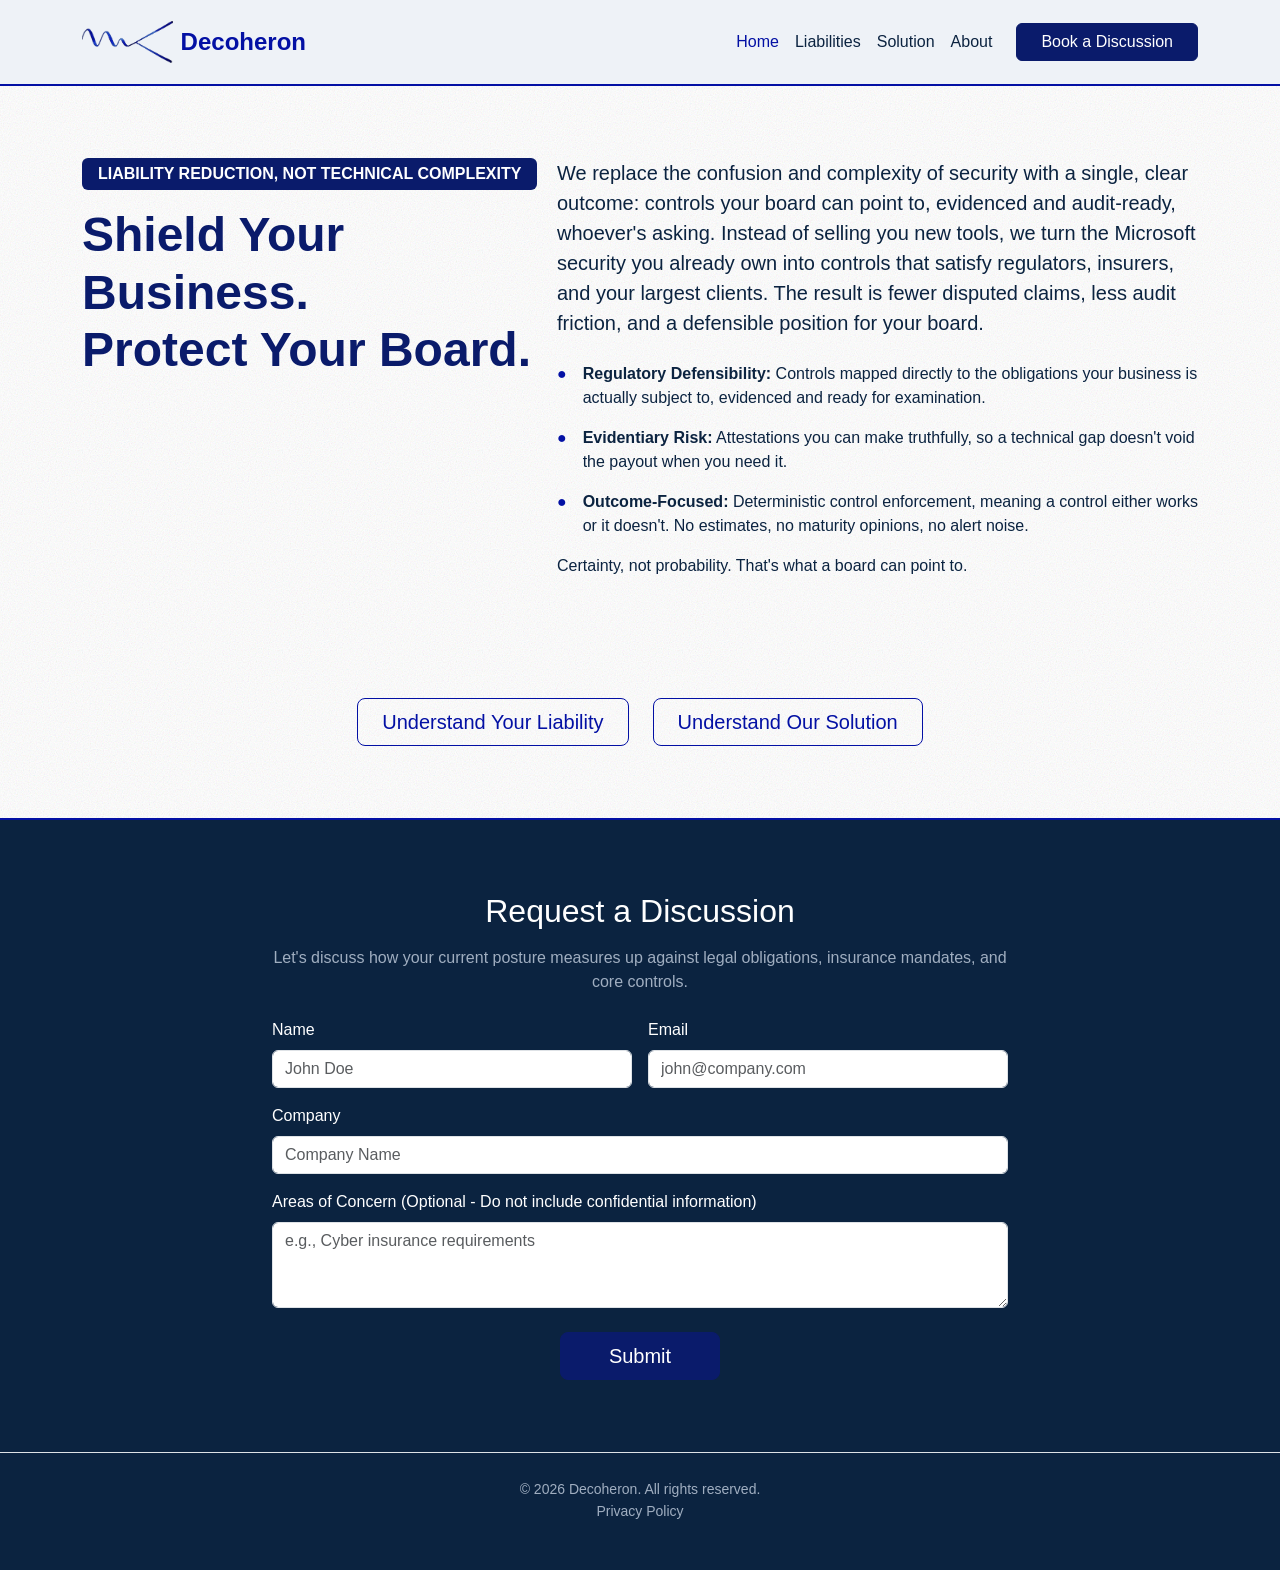
==== commit 1a60fba5: "added privacy, and other changes." ====
--- a/index.html
+++ b/index.html
@@ -1,3 +1,3 @@
-<!DOCTYPE html><html lang="en"><head><meta charset="UTF-8"><meta name="viewport" content="width=device-width, initial-scale=1.0"><title>Decoheron - Solutions-Focused Cyber Security &amp; Director Liability Reduction</title><meta charset="utf-8"><meta name="viewport" content="width=device-width, initial-scale=1, shrink-to-fit=no"><meta name="description" content="Liability-focused, deterministic cyber security provider in Melbourne."><meta name="author" content="info@decoheron.com"><title>Decoheron - Solutions-Focused Cyber Security &amp; Director Liability Reduction</title><link rel="icon" type="image/png" href="/favicon-96x96.png?v=20260821" sizes="96x96"><link rel="icon" type="image/svg+xml" href="/favicon.svg?v=20260821"><link rel="shortcut icon" href="/favicon.ico?v=20260821"><link rel="apple-touch-icon" sizes="180x180" href="/apple-touch-icon.png?v=20260821"><meta name="apple-mobile-web-app-title" content="Decoheron"><link rel="manifest" href="/site.webmanifest?v=20260821"><link rel="stylesheet" href="/assets/BriefingForm.ClOxY2jc.css"></head><body class="d-flex flex-column min-vh-100 bg-dark"><nav class="navbar navbar-expand-lg navbar-cream sticky-top py-3" data-astro-cid-l7arcky5><div class="container" data-astro-cid-l7arcky5><a class="navbar-brand d-flex align-items-center gap-2 fw-bold fs-4" href="/" data-astro-cid-l7arcky5><img src="/assets/d_logo.DapiBBcV_py7vU.webp" alt="Decoheron Logo" loading="eager" data-astro-cid-l7arcky5="true" decoding="async" width="479" height="222" class="img-fluid hero-logo"><span data-astro-cid-l7arcky5>Decoheron</span></a><button class="navbar-toggler border-0" type="button" data-bs-toggle="collapse" data-bs-target="#navbarNav" aria-controls="navbarNav" aria-expanded="false" aria-label="Toggle navigation" data-astro-cid-l7arcky5><span class="navbar-toggler-icon" data-astro-cid-l7arcky5></span></button><div class="collapse navbar-collapse" id="navbarNav" data-astro-cid-l7arcky5><ul class="navbar-nav ms-auto align-items-lg-center" data-astro-cid-l7arcky5><li class="nav-item" data-astro-cid-l7arcky5><a class="nav-link active" aria-current="page" href="/" data-astro-cid-l7arcky5>Home</a></li><li class="nav-item" data-astro-cid-l7arcky5><a class="nav-link" href="/liabilities" data-astro-cid-l7arcky5>Liabilities</a></li><!-- <li class="nav-item">
+<!DOCTYPE html><html lang="en"><head><meta charset="UTF-8"><meta name="viewport" content="width=device-width, initial-scale=1.0"><title>Decoheron - Solutions-Focused Cyber Security &amp; Director Liability Reduction</title><meta charset="utf-8"><meta name="viewport" content="width=device-width, initial-scale=1, shrink-to-fit=no"><meta name="description" content="Liability-focused, deterministic cyber security provider in Melbourne."><meta name="author" content="info@decoheron.com"><title>Decoheron - Solutions-Focused Cyber Security &amp; Director Liability Reduction</title><link rel="icon" type="image/png" href="/favicon-96x96.png?v=20260821" sizes="96x96"><link rel="icon" type="image/svg+xml" href="/favicon.svg?v=20260821"><link rel="shortcut icon" href="/favicon.ico?v=20260821"><link rel="apple-touch-icon" sizes="180x180" href="/apple-touch-icon.png?v=20260821"><meta name="apple-mobile-web-app-title" content="Decoheron"><link rel="manifest" href="/site.webmanifest?v=20260821"><link rel="stylesheet" href="/assets/BaseLayout.BTkRLzxU.css"></head><body class="d-flex flex-column min-vh-100 bg-dark"><nav class="navbar navbar-expand-lg navbar-cream sticky-top py-3" data-astro-cid-l7arcky5><div class="container" data-astro-cid-l7arcky5><a class="navbar-brand d-flex align-items-center gap-2 fw-bold fs-4" href="/" data-astro-cid-l7arcky5><img src="/assets/d_logo.DapiBBcV_py7vU.webp" alt="Decoheron Logo" loading="eager" data-astro-cid-l7arcky5="true" decoding="async" width="479" height="222" class="img-fluid hero-logo"><span data-astro-cid-l7arcky5>Decoheron</span></a><button class="navbar-toggler border-0" type="button" data-bs-toggle="collapse" data-bs-target="#navbarNav" aria-controls="navbarNav" aria-expanded="false" aria-label="Toggle navigation" data-astro-cid-l7arcky5><span class="navbar-toggler-icon" data-astro-cid-l7arcky5></span></button><div class="collapse navbar-collapse" id="navbarNav" data-astro-cid-l7arcky5><ul class="navbar-nav ms-auto align-items-lg-center" data-astro-cid-l7arcky5><li class="nav-item" data-astro-cid-l7arcky5><a class="nav-link active" aria-current="page" href="/" data-astro-cid-l7arcky5>Home</a></li><li class="nav-item" data-astro-cid-l7arcky5><a class="nav-link" href="/liabilities" data-astro-cid-l7arcky5>Liabilities</a></li><!-- <li class="nav-item">
                     <a class:list={['nav-link', { active: pathname.startsWith('/liabilities') }]} aria-current={pathname.startsWith('/liabilities') ? 'page' : undefined} href="/industries">Industries</a>
-                </li> --><li class="nav-item" data-astro-cid-l7arcky5><a class="nav-link" href="/solution" data-astro-cid-l7arcky5>Solution</a></li><li class="nav-item" data-astro-cid-l7arcky5><a class="nav-link" href="/about" data-astro-cid-l7arcky5>About</a></li><li class="nav-item ms-lg-3 mt-2 mt-lg-0" data-astro-cid-l7arcky5><a class="btn btn-primary px-4" href="#briefing" data-astro-cid-l7arcky5>Book a Discussion</a></li></ul></div></div></nav><main class="paper-grain-overlay"><header class="py-5"><div class="container py-4"><div class="row gy-4 align-items-start"><div class="col-lg-5"><span class="badge bg-primary mb-3 px-3 py-2 text-uppercase fs-6">Liability Reduction, not technical complexity</span><h1 class="display-5 fw-bold text-primary mb-4">Shield Your Business.<br>Protect Your Board.</h1></div><div class="col-lg-7"><p class="lead text-subtle mb-4 fs-5"><!-- We replace security confusion with a single, clear outcome: underwriter-aligned control architecture tailored to your business. By implementing concrete safeguards that satisfy government-backed standards rather than relying on bloated tech stacks, we ensure your controls withstand both regulatory and insurance scrutiny. You gain maximum coverage integrity, reduced premium friction, and defensible board protection. -->We replace the confusion and complexity of security with a single, clear outcome: controls your board can point to, evidenced and audit-ready, whoever's asking. Instead of selling you new tools, we turn the Microsoft security you already own into controls that satisfy regulators, insurers, and your largest clients. The result is fewer disputed claims, less audit friction, and a defensible position for your board.</p><ul class="list-unstyled hero-value-list"><li class="d-flex mb-3 align-items-start"><span class="square-bullet me-3">■</span><div><strong>Regulatory Defensibility:</strong> Controls mapped directly to the obligations your business is actually subject to, evidenced and ready for examination.</div></li><li class="d-flex mb-3 align-items-start"><span class="square-bullet me-3">■</span><div><strong>Evidentiary Risk:</strong> Attestations you can make truthfully, so a technical gap doesn't void the payout when you need it.</div></li><li class="d-flex align-items-start"><span class="square-bullet me-3">■</span><div><strong>Outcome-Focused:</strong> Deterministic control enforcement, meaning a control either works or it doesn't. No estimates, no maturity opinions, no alert noise.</div></li></ul></div></div><div class="row justify-content-center mt-5"><div class="col-auto"><a href="/liabilities" class="btn btn-outline-navy btn-lg px-4">Understand Your Liability</a></div><div class="col-auto"><a href="/solution" class="btn btn-outline-navy btn-lg px-4">Understand Our Solution</a></div></div></div></header><section id="briefing" class="py-5 bg-dark text-white" style><div class="container py-4"><div class="row justify-content-center"><div class="col-lg-8 text-center"><h2 class="mb-3">Request a Discussion</h2><p class="text-subtle-light mb-4">Let's discuss how your current posture measures up against legal obligations, insurance mandates, and core controls.</p><div id="form-result" class="mb-4 d-none"></div><form id="briefing-form" class="row g-3 text-start"><input type="hidden" name="access_key" value="e4e88509-f505-4f2e-a630-6c46a250e380"><input type="hidden" name="subject" value="New Discussion Request"><input type="checkbox" name="botcheck" class="d-none" style="display: none;"><div class="col-md-6"><label for="name" class="form-label">Name</label><input type="text" name="name" class="form-control" id="name" autocomplete="name" placeholder="John Doe" required></div><div class="col-md-6"><label for="email" class="form-label">Email</label><input type="email" name="email" class="form-control" id="email" autocomplete="email" placeholder="john@company.com" required></div><div class="col-12"><label for="company" class="form-label">Company</label><input type="text" name="company" class="form-control" id="company" autocomplete="organisation" placeholder="Company Name"></div><div class="col-12"><label for="notes" class="form-label">Areas of Concern (Optional - Do not include confidential information)</label><textarea name="message" class="form-control" id="notes" rows="3" placeholder="e.g., Cyber insurance requirements"></textarea></div><div class="col-12 text-center mt-4"><button type="submit" id="submit-btn" class="btn btn-primary btn-lg px-5">Submit</button></div></form></div></div></div></section><script type="module">var e=document.getElementById(`briefing-form`),t=document.getElementById(`form-result`),n=document.getElementById(`submit-btn`);e&&e.addEventListener(`submit`,function(r){r.preventDefault(),n.disabled=!0,n.innerHTML=`Sending...`;let i=new FormData(e),a=Object.fromEntries(i),o=JSON.stringify(a);fetch(`https://api.web3forms.com/submit`,{method:`POST`,headers:{"Content-Type":`application/json`,Accept:`application/json`},body:o}).then(async n=>{let r=await n.json();n.status==200?(t.className=`alert alert-success`,t.innerHTML=`Thank you. Your discussion request has been received. We will be in touch shortly.`,e.reset(),e.classList.add(`d-none`)):(t.className=`alert alert-danger`,t.innerHTML=r.message||`Something went wrong. Please try again.`)}).catch(()=>{t.className=`alert alert-danger`,t.innerHTML=`Unable to submit form. Please check your network connection.`}).finally(()=>{t.classList.remove(`d-none`),n.disabled=!1,n.innerHTML=`Book a Discussion`})});</script><script type="module">var e=document.querySelectorAll(`a[href="#briefing"]`),t=document.getElementById(`briefing`);t&&e.forEach(e=>{e.addEventListener(`click`,()=>{t.style.display=`block`,t.scrollIntoView({behavior:`smooth`})})});</script></main><footer class="py-4 bg-dark text-white border-top bs-secondary"><div class="container text-center"><small class="text-subtle-light">&copy; 2026 Decoheron. All rights reserved.<br><!-- Built for pragmatic risk reduction. --></small></div></footer><script type="module" src="/assets/BaseLayout.astro_astro_type_script_index_0_lang.6x2dcqrK.js"></script></body></html>+                </li> --><li class="nav-item" data-astro-cid-l7arcky5><a class="nav-link" href="/solution" data-astro-cid-l7arcky5>Solution</a></li><li class="nav-item" data-astro-cid-l7arcky5><a class="nav-link" href="/about" data-astro-cid-l7arcky5>About</a></li><li class="nav-item ms-lg-3 mt-2 mt-lg-0" data-astro-cid-l7arcky5><a class="btn btn-primary px-4" href="#briefing" data-astro-cid-l7arcky5>Book a Discussion</a></li></ul></div></div></nav><main class="paper-grain-overlay"><header class="py-5"><div class="container py-4"><div class="row gy-4 align-items-start"><div class="col-lg-5"><span class="badge bg-primary mb-3 px-3 py-2 text-uppercase fs-6">Liability Reduction, not technical complexity</span><h1 class="display-5 fw-bold text-primary mb-4">Shield Your Business.<br>Protect Your Board.</h1></div><div class="col-lg-7"><p class="lead text-subtle mb-4 fs-5"><!-- We replace security confusion with a single, clear outcome: underwriter-aligned control architecture tailored to your business. By implementing concrete safeguards that satisfy government-backed standards rather than relying on bloated tech stacks, we ensure your controls withstand both regulatory and insurance scrutiny. You gain maximum coverage integrity, reduced premium friction, and defensible board protection. -->We replace the confusion and complexity of security with a single, clear outcome: controls your board can point to, evidenced and audit-ready, whoever's asking. Instead of selling you new tools, we turn the Microsoft security you already own into controls that satisfy regulators, insurers, and your largest clients. The result is fewer disputed claims, less audit friction, and a defensible position for your board.</p><ul class="list-unstyled hero-value-list"><li class="d-flex mb-3 align-items-start"><!--     <span class="square-bullet me-3">■</span> --><span class="square-bullet me-3">●</span><div><strong>Regulatory Defensibility:</strong> Controls mapped directly to the obligations your business is actually subject to, evidenced and ready for examination.</div></li><li class="d-flex mb-3 align-items-start"><span class="square-bullet me-3">●</span><div><strong>Evidentiary Risk:</strong> Attestations you can make truthfully, so a technical gap doesn't void the payout when you need it.</div></li><li class="d-flex align-items-start"><span class="square-bullet me-3">●</span><div><strong>Outcome-Focused:</strong> Deterministic control enforcement, meaning a control either works or it doesn't. No estimates, no maturity opinions, no alert noise.</div></li></ul><p class="lead text-subtle mb-4 fs-6">Certainty, not probability. That's what a board can point to.</p></div></div><div class="row justify-content-center mt-5"></div><div class="row justify-content-center mt-5"><div class="col-auto"><a href="/liabilities" class="btn btn-outline-navy btn-lg px-4">Understand Your Liability</a></div><div class="col-auto"><a href="/solution" class="btn btn-outline-navy btn-lg px-4">Understand Our Solution</a></div></div></div></header><section id="briefing" class="py-5 bg-dark text-white" style><div class="container py-4"><div class="row justify-content-center"><div class="col-lg-8 text-center"><h2 class="mb-3">Request a Discussion</h2><p class="text-subtle-light mb-4">Let's discuss how your current posture measures up against legal obligations, insurance mandates, and core controls.</p><div id="form-result" class="mb-4 d-none"></div><form id="briefing-form" class="row g-3 text-start"><input type="hidden" name="access_key" value="e4e88509-f505-4f2e-a630-6c46a250e380"><input type="hidden" name="subject" value="New Discussion Request"><input type="checkbox" name="botcheck" class="d-none" style="display: none;"><div class="col-md-6"><label for="name" class="form-label">Name</label><input type="text" name="name" class="form-control" id="name" autocomplete="name" placeholder="John Doe" required></div><div class="col-md-6"><label for="email" class="form-label">Email</label><input type="email" name="email" class="form-control" id="email" autocomplete="email" placeholder="john@company.com" required></div><div class="col-12"><label for="company" class="form-label">Company</label><input type="text" name="company" class="form-control" id="company" autocomplete="organisation" placeholder="Company Name"></div><div class="col-12"><label for="notes" class="form-label">Areas of Concern (Optional - Do not include confidential information)</label><textarea name="message" class="form-control" id="notes" rows="3" placeholder="e.g., Cyber insurance requirements"></textarea></div><div class="col-12 text-center mt-4"><button type="submit" id="submit-btn" class="btn btn-primary btn-lg px-5">Submit</button></div></form></div></div></div></section><script type="module">var e=document.getElementById(`briefing-form`),t=document.getElementById(`form-result`),n=document.getElementById(`submit-btn`);e&&e.addEventListener(`submit`,function(r){r.preventDefault(),n.disabled=!0,n.innerHTML=`Sending...`;let i=new FormData(e),a=Object.fromEntries(i),o=JSON.stringify(a);fetch(`https://api.web3forms.com/submit`,{method:`POST`,headers:{"Content-Type":`application/json`,Accept:`application/json`},body:o}).then(async n=>{let r=await n.json();n.status==200?(t.className=`alert alert-success`,t.innerHTML=`Thank you. Your discussion request has been received. We will be in touch shortly.`,e.reset(),e.classList.add(`d-none`)):(t.className=`alert alert-danger`,t.innerHTML=r.message||`Something went wrong. Please try again.`)}).catch(()=>{t.className=`alert alert-danger`,t.innerHTML=`Unable to submit form. Please check your network connection.`}).finally(()=>{t.classList.remove(`d-none`),n.disabled=!1,n.innerHTML=`Book a Discussion`})});</script><script type="module">var e=document.querySelectorAll(`a[href="#briefing"]`),t=document.getElementById(`briefing`);t&&e.forEach(e=>{e.addEventListener(`click`,()=>{t.style.display=`block`,t.scrollIntoView({behavior:`smooth`})})});</script></main><footer class="py-4 bg-dark text-white border-top bs-secondary"><div class="container text-center"><small class="text-subtle-light">&copy; 2026 Decoheron. All rights reserved.<a class="nav-link active" aria-current="page" href="/privacy">Privacy Policy</a><br><!-- Built for pragmatic risk reduction. --></small></div></footer><script type="module" src="/assets/BaseLayout.astro_astro_type_script_index_0_lang.6x2dcqrK.js"></script></body></html>
--- a/assets/BaseLayout.BTkRLzxU.css
+++ b/assets/BaseLayout.BTkRLzxU.css
@@ -0,0 +1 @@
+:root,[data-bs-theme=light]{--bs-blue:#0d6efd;--bs-indigo:#6610f2;--bs-purple:#6f42c1;--bs-pink:#d63384;--bs-red:#dc3545;--bs-orange:#fd7e14;--bs-yellow:#ffc107;--bs-green:#198754;--bs-teal:#20c997;--bs-cyan:#0dcaf0;--bs-black:#000;--bs-white:#fff;--bs-gray:#6c757d;--bs-gray-dark:#343a40;--bs-gray-100:#f8f9fa;--bs-gray-200:#e9ecef;--bs-gray-300:#dee2e6;--bs-gray-400:#ced4da;--bs-gray-500:#adb5bd;--bs-gray-600:#6c757d;--bs-gray-700:#495057;--bs-gray-800:#343a40;--bs-gray-900:#212529;--bs-primary:#0d6efd;--bs-secondary:#6c757d;--bs-success:#198754;--bs-info:#0dcaf0;--bs-warning:#ffc107;--bs-danger:#dc3545;--bs-light:#f8f9fa;--bs-dark:#212529;--bs-primary-rgb:13,110,253;--bs-secondary-rgb:108,117,125;--bs-success-rgb:25,135,84;--bs-info-rgb:13,202,240;--bs-warning-rgb:255,193,7;--bs-danger-rgb:220,53,69;--bs-light-rgb:248,249,250;--bs-dark-rgb:33,37,41;--bs-primary-text-emphasis:#052c65;--bs-secondary-text-emphasis:#2b2f32;--bs-success-text-emphasis:#0a3622;--bs-info-text-emphasis:#055160;--bs-warning-text-emphasis:#664d03;--bs-danger-text-emphasis:#58151c;--bs-light-text-emphasis:#495057;--bs-dark-text-emphasis:#495057;--bs-primary-bg-subtle:#cfe2ff;--bs-secondary-bg-subtle:#e2e3e5;--bs-success-bg-subtle:#d1e7dd;--bs-info-bg-subtle:#cff4fc;--bs-warning-bg-subtle:#fff3cd;--bs-danger-bg-subtle:#f8d7da;--bs-light-bg-subtle:#fcfcfd;--bs-dark-bg-subtle:#ced4da;--bs-primary-border-subtle:#9ec5fe;--bs-secondary-border-subtle:#c4c8cb;--bs-success-border-subtle:#a3cfbb;--bs-info-border-subtle:#9eeaf9;--bs-warning-border-subtle:#ffe69c;--bs-danger-border-subtle:#f1aeb5;--bs-light-border-subtle:#e9ecef;--bs-dark-border-subtle:#adb5bd;--bs-white-rgb:255,255,255;--bs-black-rgb:0,0,0;--bs-font-sans-serif:system-ui,-apple-system,"Segoe UI",Roboto,"Helvetica Neue","Noto Sans","Liberation Sans",Arial,sans-serif,"Apple Color Emoji","Segoe UI Emoji","Segoe UI Symbol","Noto Color Emoji";--bs-font-monospace:SFMono-Regular,Menlo,Monaco,Consolas,"Liberation Mono","Courier New",monospace;--bs-gradient:linear-gradient(180deg, #ffffff26, #fff0);--bs-body-font-family:var(--bs-font-sans-serif);--bs-body-font-size:1rem;--bs-body-font-weight:400;--bs-body-line-height:1.5;--bs-body-color:#212529;--bs-body-color-rgb:33,37,41;--bs-body-bg:#fff;--bs-body-bg-rgb:255,255,255;--bs-emphasis-color:#000;--bs-emphasis-color-rgb:0,0,0;--bs-secondary-color:#212529bf;--bs-secondary-color-rgb:33,37,41;--bs-secondary-bg:#e9ecef;--bs-secondary-bg-rgb:233,236,239;--bs-tertiary-color:#21252980;--bs-tertiary-color-rgb:33,37,41;--bs-tertiary-bg:#f8f9fa;--bs-tertiary-bg-rgb:248,249,250;--bs-heading-color:inherit;--bs-link-color:#0d6efd;--bs-link-color-rgb:13,110,253;--bs-link-decoration:underline;--bs-link-hover-color:#0a58ca;--bs-link-hover-color-rgb:10,88,202;--bs-code-color:#d63384;--bs-highlight-color:#212529;--bs-highlight-bg:#fff3cd;--bs-border-width:1px;--bs-border-style:solid;--bs-border-color:#dee2e6;--bs-border-color-translucent:#0000002d;--bs-border-radius:.375rem;--bs-border-radius-sm:.25rem;--bs-border-radius-lg:.5rem;--bs-border-radius-xl:1rem;--bs-border-radius-xxl:2rem;--bs-border-radius-2xl:var(--bs-border-radius-xxl);--bs-border-radius-pill:50rem;--bs-box-shadow:0 .5rem 1rem #00000026;--bs-box-shadow-sm:0 .125rem .25rem #00000013;--bs-box-shadow-lg:0 1rem 3rem #0000002d;--bs-box-shadow-inset:inset 0 1px 2px #00000013;--bs-focus-ring-width:.25rem;--bs-focus-ring-opacity:.25;--bs-focus-ring-color:#0d6efd40;--bs-form-valid-color:#198754;--bs-form-valid-border-color:#198754;--bs-form-invalid-color:#dc3545;--bs-form-invalid-border-color:#dc3545}[data-bs-theme=dark]{color-scheme:dark;--bs-body-color:#dee2e6;--bs-body-color-rgb:222,226,230;--bs-body-bg:#212529;--bs-body-bg-rgb:33,37,41;--bs-emphasis-color:#fff;--bs-emphasis-color-rgb:255,255,255;--bs-secondary-color:#dee2e6bf;--bs-secondary-color-rgb:222,226,230;--bs-secondary-bg:#343a40;--bs-secondary-bg-rgb:52,58,64;--bs-tertiary-color:#dee2e680;--bs-tertiary-color-rgb:222,226,230;--bs-tertiary-bg:#2b3035;--bs-tertiary-bg-rgb:43,48,53;--bs-primary-text-emphasis:#6ea8fe;--bs-secondary-text-emphasis:#a7acb1;--bs-success-text-emphasis:#75b798;--bs-info-text-emphasis:#6edff6;--bs-warning-text-emphasis:#ffda6a;--bs-danger-text-emphasis:#ea868f;--bs-light-text-emphasis:#f8f9fa;--bs-dark-text-emphasis:#dee2e6;--bs-primary-bg-subtle:#031633;--bs-secondary-bg-subtle:#161719;--bs-success-bg-subtle:#051b11;--bs-info-bg-subtle:#032830;--bs-warning-bg-subtle:#332701;--bs-danger-bg-subtle:#2c0b0e;--bs-light-bg-subtle:#343a40;--bs-dark-bg-subtle:#1a1d20;--bs-primary-border-subtle:#084298;--bs-secondary-border-subtle:#41464b;--bs-success-border-subtle:#0f5132;--bs-info-border-subtle:#087990;--bs-warning-border-subtle:#997404;--bs-danger-border-subtle:#842029;--bs-light-border-subtle:#495057;--bs-dark-border-subtle:#343a40;--bs-heading-color:inherit;--bs-link-color:#6ea8fe;--bs-link-hover-color:#8bb9fe;--bs-link-color-rgb:110,168,254;--bs-link-hover-color-rgb:139,185,254;--bs-code-color:#e685b5;--bs-highlight-color:#dee2e6;--bs-highlight-bg:#664d03;--bs-border-color:#495057;--bs-border-color-translucent:#ffffff26;--bs-form-valid-color:#75b798;--bs-form-valid-border-color:#75b798;--bs-form-invalid-color:#ea868f;--bs-form-invalid-border-color:#ea868f}*,:after,:before{box-sizing:border-box}@media (prefers-reduced-motion:no-preference){:root{scroll-behavior:smooth}}body{font-family:var(--bs-body-font-family);font-size:var(--bs-body-font-size);font-weight:var(--bs-body-font-weight);line-height:var(--bs-body-line-height);color:var(--bs-body-color);text-align:var(--bs-body-text-align);background-color:var(--bs-body-bg);-webkit-text-size-adjust:100%;-webkit-tap-highlight-color:transparent;margin:0}hr{color:inherit;border:0;border-top:var(--bs-border-width) solid;opacity:.25;margin:1rem 0}.h1,.h2,.h3,.h4,.h5,.h6,h1,h2,h3,h4,h5,h6{color:var(--bs-heading-color);margin-top:0;margin-bottom:.5rem;font-weight:500;line-height:1.2}.h1,h1{font-size:calc(1.375rem + 1.5vw)}@media (width>=1200px){.h1,h1{font-size:2.5rem}}.h2,h2{font-size:calc(1.325rem + .9vw)}@media (width>=1200px){.h2,h2{font-size:2rem}}.h3,h3{font-size:calc(1.3rem + .6vw)}@media (width>=1200px){.h3,h3{font-size:1.75rem}}.h4,h4{font-size:calc(1.275rem + .3vw)}@media (width>=1200px){.h4,h4{font-size:1.5rem}}.h5,h5{font-size:1.25rem}.h6,h6{font-size:1rem}p{margin-top:0;margin-bottom:1rem}abbr[title]{cursor:help;-webkit-text-decoration-skip-ink:none;text-decoration-skip-ink:none;text-decoration:underline dotted}address{font-style:normal;line-height:inherit;margin-bottom:1rem}ol,ul{padding-left:2rem}dl,ol,ul{margin-top:0;margin-bottom:1rem}ol ol,ol ul,ul ol,ul ul{margin-bottom:0}dt{font-weight:700}dd{margin-bottom:.5rem;margin-left:0}blockquote{margin:0 0 1rem}b,strong{font-weight:bolder}.small,small{font-size:.875em}.mark,mark{color:var(--bs-highlight-color);background-color:var(--bs-highlight-bg);padding:.1875em}sub,sup{vertical-align:baseline;font-size:.75em;line-height:0;position:relative}sub{bottom:-.25em}sup{top:-.5em}a{color:rgba(var(--bs-link-color-rgb),var(--bs-link-opacity,1));text-decoration:underline}a:hover{--bs-link-color-rgb:var(--bs-link-hover-color-rgb)}a:not([href]):not([class]),a:not([href]):not([class]):hover{color:inherit;text-decoration:none}code,kbd,pre,samp{font-family:var(--bs-font-monospace);font-size:1em}pre{margin-top:0;margin-bottom:1rem;font-size:.875em;display:block;overflow:auto}pre code{font-size:inherit;color:inherit;word-break:normal}code{color:var(--bs-code-color);word-wrap:break-word;font-size:.875em}a>code{color:inherit}kbd{color:var(--bs-body-bg);background-color:var(--bs-body-color);border-radius:.25rem;padding:.1875rem .375rem;font-size:.875em}kbd kbd{padding:0;font-size:1em}figure{margin:0 0 1rem}img,svg{vertical-align:middle}table{caption-side:bottom;border-collapse:collapse}caption{color:var(--bs-secondary-color);text-align:left;padding-top:.5rem;padding-bottom:.5rem}th{text-align:inherit;text-align:-webkit-match-parent}tbody,td,tfoot,th,thead,tr{border-color:inherit;border-style:solid;border-width:0}label{display:inline-block}button{border-radius:0}button:focus:not(:focus-visible){outline:0}button,input,optgroup,select,textarea{font-family:inherit;font-size:inherit;line-height:inherit;margin:0}button,select{text-transform:none}[role=button]{cursor:pointer}select{word-wrap:normal}select:disabled{opacity:1}[list]:not([type=date]):not([type=datetime-local]):not([type=month]):not([type=week]):not([type=time])::-webkit-calendar-picker-indicator{display:none!important}[type=button],[type=reset],[type=submit],button{-webkit-appearance:button}[type=button]:not(:disabled),[type=reset]:not(:disabled),[type=submit]:not(:disabled),button:not(:disabled){cursor:pointer}::-moz-focus-inner{border-style:none;padding:0}textarea{resize:vertical}fieldset{border:0;min-width:0;margin:0;padding:0}legend{float:left;width:100%;line-height:inherit;margin-bottom:.5rem;padding:0;font-size:calc(1.275rem + .3vw)}@media (width>=1200px){legend{font-size:1.5rem}}legend+*{clear:left}::-webkit-datetime-edit-day-field,::-webkit-datetime-edit-fields-wrapper,::-webkit-datetime-edit-hour-field,::-webkit-datetime-edit-minute,::-webkit-datetime-edit-month-field,::-webkit-datetime-edit-text,::-webkit-datetime-edit-year-field{padding:0}::-webkit-inner-spin-button{height:auto}[type=search]{-webkit-appearance:textfield;outline-offset:-2px}[type=search]::-webkit-search-cancel-button{cursor:pointer;filter:grayscale()}::-webkit-search-decoration{-webkit-appearance:none}::-webkit-color-swatch-wrapper{padding:0}::-webkit-file-upload-button{font:inherit;-webkit-appearance:button}::file-selector-button{font:inherit;-webkit-appearance:button}output{display:inline-block}iframe{border:0}summary{cursor:pointer;display:list-item}progress{vertical-align:baseline}[hidden]{display:none!important}.lead{font-size:1.25rem;font-weight:300}.display-1{font-size:calc(1.625rem + 4.5vw);font-weight:300;line-height:1.2}@media (width>=1200px){.display-1{font-size:5rem}}.display-2{font-size:calc(1.575rem + 3.9vw);font-weight:300;line-height:1.2}@media (width>=1200px){.display-2{font-size:4.5rem}}.display-3{font-size:calc(1.525rem + 3.3vw);font-weight:300;line-height:1.2}@media (width>=1200px){.display-3{font-size:4rem}}.display-4{font-size:calc(1.475rem + 2.7vw);font-weight:300;line-height:1.2}@media (width>=1200px){.display-4{font-size:3.5rem}}.display-5{font-size:calc(1.425rem + 2.1vw);font-weight:300;line-height:1.2}@media (width>=1200px){.display-5{font-size:3rem}}.display-6{font-size:calc(1.375rem + 1.5vw);font-weight:300;line-height:1.2}@media (width>=1200px){.display-6{font-size:2.5rem}}.list-unstyled,.list-inline{padding-left:0;list-style:none}.list-inline-item{display:inline-block}.list-inline-item:not(:last-child){margin-right:.5rem}.initialism{text-transform:uppercase;font-size:.875em}.blockquote{margin-bottom:1rem;font-size:1.25rem}.blockquote>:last-child{margin-bottom:0}.blockquote-footer{color:#6c757d;margin-top:-1rem;margin-bottom:1rem;font-size:.875em}.blockquote-footer:before{content:"— "}.img-fluid{max-width:100%;height:auto}.img-thumbnail{background-color:var(--bs-body-bg);border:var(--bs-border-width) solid var(--bs-border-color);border-radius:var(--bs-border-radius);max-width:100%;height:auto;padding:.25rem}.figure{display:inline-block}.figure-img{margin-bottom:.5rem;line-height:1}.figure-caption{color:var(--bs-secondary-color);font-size:.875em}.container,.container-fluid,.container-lg,.container-md,.container-sm,.container-xl,.container-xxl{--bs-gutter-x:1.5rem;--bs-gutter-y:0;width:100%;padding-right:calc(var(--bs-gutter-x) * .5);padding-left:calc(var(--bs-gutter-x) * .5);margin-left:auto;margin-right:auto}@media (width>=576px){.container,.container-sm{max-width:540px}}@media (width>=768px){.container,.container-md,.container-sm{max-width:720px}}@media (width>=992px){.container,.container-lg,.container-md,.container-sm{max-width:960px}}@media (width>=1200px){.container,.container-lg,.container-md,.container-sm,.container-xl{max-width:1140px}}@media (width>=1400px){.container,.container-lg,.container-md,.container-sm,.container-xl,.container-xxl{max-width:1320px}}:root{--bs-breakpoint-xs:0;--bs-breakpoint-sm:576px;--bs-breakpoint-md:768px;--bs-breakpoint-lg:992px;--bs-breakpoint-xl:1200px;--bs-breakpoint-xxl:1400px}.row{--bs-gutter-x:1.5rem;--bs-gutter-y:0;margin-top:calc(-1 * var(--bs-gutter-y));margin-right:calc(-.5 * var(--bs-gutter-x));margin-left:calc(-.5 * var(--bs-gutter-x));flex-wrap:wrap;display:flex}.row>*{width:100%;max-width:100%;padding-right:calc(var(--bs-gutter-x) * .5);padding-left:calc(var(--bs-gutter-x) * .5);margin-top:var(--bs-gutter-y);flex-shrink:0}.col{flex:1 0 0}.row-cols-auto>*{flex:none;width:auto}.row-cols-1>*{flex:none;width:100%}.row-cols-2>*{flex:none;width:50%}.row-cols-3>*{flex:none;width:33.3333%}.row-cols-4>*{flex:none;width:25%}.row-cols-5>*{flex:none;width:20%}.row-cols-6>*{flex:none;width:16.6667%}.col-auto{flex:none;width:auto}.col-1{flex:none;width:8.33333%}.col-2{flex:none;width:16.6667%}.col-3{flex:none;width:25%}.col-4{flex:none;width:33.3333%}.col-5{flex:none;width:41.6667%}.col-6{flex:none;width:50%}.col-7{flex:none;width:58.3333%}.col-8{flex:none;width:66.6667%}.col-9{flex:none;width:75%}.col-10{flex:none;width:83.3333%}.col-11{flex:none;width:91.6667%}.col-12{flex:none;width:100%}.offset-1{margin-left:8.33333%}.offset-2{margin-left:16.6667%}.offset-3{margin-left:25%}.offset-4{margin-left:33.3333%}.offset-5{margin-left:41.6667%}.offset-6{margin-left:50%}.offset-7{margin-left:58.3333%}.offset-8{margin-left:66.6667%}.offset-9{margin-left:75%}.offset-10{margin-left:83.3333%}.offset-11{margin-left:91.6667%}.g-0,.gx-0{--bs-gutter-x:0}.g-0,.gy-0{--bs-gutter-y:0}.g-1,.gx-1{--bs-gutter-x:.25rem}.g-1,.gy-1{--bs-gutter-y:.25rem}.g-2,.gx-2{--bs-gutter-x:.5rem}.g-2,.gy-2{--bs-gutter-y:.5rem}.g-3,.gx-3{--bs-gutter-x:1rem}.g-3,.gy-3{--bs-gutter-y:1rem}.g-4,.gx-4{--bs-gutter-x:1.5rem}.g-4,.gy-4{--bs-gutter-y:1.5rem}.g-5,.gx-5{--bs-gutter-x:3rem}.g-5,.gy-5{--bs-gutter-y:3rem}@media (width>=576px){.col-sm{flex:1 0 0}.row-cols-sm-auto>*{flex:none;width:auto}.row-cols-sm-1>*{flex:none;width:100%}.row-cols-sm-2>*{flex:none;width:50%}.row-cols-sm-3>*{flex:none;width:33.3333%}.row-cols-sm-4>*{flex:none;width:25%}.row-cols-sm-5>*{flex:none;width:20%}.row-cols-sm-6>*{flex:none;width:16.6667%}.col-sm-auto{flex:none;width:auto}.col-sm-1{flex:none;width:8.33333%}.col-sm-2{flex:none;width:16.6667%}.col-sm-3{flex:none;width:25%}.col-sm-4{flex:none;width:33.3333%}.col-sm-5{flex:none;width:41.6667%}.col-sm-6{flex:none;width:50%}.col-sm-7{flex:none;width:58.3333%}.col-sm-8{flex:none;width:66.6667%}.col-sm-9{flex:none;width:75%}.col-sm-10{flex:none;width:83.3333%}.col-sm-11{flex:none;width:91.6667%}.col-sm-12{flex:none;width:100%}.offset-sm-0{margin-left:0}.offset-sm-1{margin-left:8.33333%}.offset-sm-2{margin-left:16.6667%}.offset-sm-3{margin-left:25%}.offset-sm-4{margin-left:33.3333%}.offset-sm-5{margin-left:41.6667%}.offset-sm-6{margin-left:50%}.offset-sm-7{margin-left:58.3333%}.offset-sm-8{margin-left:66.6667%}.offset-sm-9{margin-left:75%}.offset-sm-10{margin-left:83.3333%}.offset-sm-11{margin-left:91.6667%}.g-sm-0,.gx-sm-0{--bs-gutter-x:0}.g-sm-0,.gy-sm-0{--bs-gutter-y:0}.g-sm-1,.gx-sm-1{--bs-gutter-x:.25rem}.g-sm-1,.gy-sm-1{--bs-gutter-y:.25rem}.g-sm-2,.gx-sm-2{--bs-gutter-x:.5rem}.g-sm-2,.gy-sm-2{--bs-gutter-y:.5rem}.g-sm-3,.gx-sm-3{--bs-gutter-x:1rem}.g-sm-3,.gy-sm-3{--bs-gutter-y:1rem}.g-sm-4,.gx-sm-4{--bs-gutter-x:1.5rem}.g-sm-4,.gy-sm-4{--bs-gutter-y:1.5rem}.g-sm-5,.gx-sm-5{--bs-gutter-x:3rem}.g-sm-5,.gy-sm-5{--bs-gutter-y:3rem}}@media (width>=768px){.col-md{flex:1 0 0}.row-cols-md-auto>*{flex:none;width:auto}.row-cols-md-1>*{flex:none;width:100%}.row-cols-md-2>*{flex:none;width:50%}.row-cols-md-3>*{flex:none;width:33.3333%}.row-cols-md-4>*{flex:none;width:25%}.row-cols-md-5>*{flex:none;width:20%}.row-cols-md-6>*{flex:none;width:16.6667%}.col-md-auto{flex:none;width:auto}.col-md-1{flex:none;width:8.33333%}.col-md-2{flex:none;width:16.6667%}.col-md-3{flex:none;width:25%}.col-md-4{flex:none;width:33.3333%}.col-md-5{flex:none;width:41.6667%}.col-md-6{flex:none;width:50%}.col-md-7{flex:none;width:58.3333%}.col-md-8{flex:none;width:66.6667%}.col-md-9{flex:none;width:75%}.col-md-10{flex:none;width:83.3333%}.col-md-11{flex:none;width:91.6667%}.col-md-12{flex:none;width:100%}.offset-md-0{margin-left:0}.offset-md-1{margin-left:8.33333%}.offset-md-2{margin-left:16.6667%}.offset-md-3{margin-left:25%}.offset-md-4{margin-left:33.3333%}.offset-md-5{margin-left:41.6667%}.offset-md-6{margin-left:50%}.offset-md-7{margin-left:58.3333%}.offset-md-8{margin-left:66.6667%}.offset-md-9{margin-left:75%}.offset-md-10{margin-left:83.3333%}.offset-md-11{margin-left:91.6667%}.g-md-0,.gx-md-0{--bs-gutter-x:0}.g-md-0,.gy-md-0{--bs-gutter-y:0}.g-md-1,.gx-md-1{--bs-gutter-x:.25rem}.g-md-1,.gy-md-1{--bs-gutter-y:.25rem}.g-md-2,.gx-md-2{--bs-gutter-x:.5rem}.g-md-2,.gy-md-2{--bs-gutter-y:.5rem}.g-md-3,.gx-md-3{--bs-gutter-x:1rem}.g-md-3,.gy-md-3{--bs-gutter-y:1rem}.g-md-4,.gx-md-4{--bs-gutter-x:1.5rem}.g-md-4,.gy-md-4{--bs-gutter-y:1.5rem}.g-md-5,.gx-md-5{--bs-gutter-x:3rem}.g-md-5,.gy-md-5{--bs-gutter-y:3rem}}@media (width>=992px){.col-lg{flex:1 0 0}.row-cols-lg-auto>*{flex:none;width:auto}.row-cols-lg-1>*{flex:none;width:100%}.row-cols-lg-2>*{flex:none;width:50%}.row-cols-lg-3>*{flex:none;width:33.3333%}.row-cols-lg-4>*{flex:none;width:25%}.row-cols-lg-5>*{flex:none;width:20%}.row-cols-lg-6>*{flex:none;width:16.6667%}.col-lg-auto{flex:none;width:auto}.col-lg-1{flex:none;width:8.33333%}.col-lg-2{flex:none;width:16.6667%}.col-lg-3{flex:none;width:25%}.col-lg-4{flex:none;width:33.3333%}.col-lg-5{flex:none;width:41.6667%}.col-lg-6{flex:none;width:50%}.col-lg-7{flex:none;width:58.3333%}.col-lg-8{flex:none;width:66.6667%}.col-lg-9{flex:none;width:75%}.col-lg-10{flex:none;width:83.3333%}.col-lg-11{flex:none;width:91.6667%}.col-lg-12{flex:none;width:100%}.offset-lg-0{margin-left:0}.offset-lg-1{margin-left:8.33333%}.offset-lg-2{margin-left:16.6667%}.offset-lg-3{margin-left:25%}.offset-lg-4{margin-left:33.3333%}.offset-lg-5{margin-left:41.6667%}.offset-lg-6{margin-left:50%}.offset-lg-7{margin-left:58.3333%}.offset-lg-8{margin-left:66.6667%}.offset-lg-9{margin-left:75%}.offset-lg-10{margin-left:83.3333%}.offset-lg-11{margin-left:91.6667%}.g-lg-0,.gx-lg-0{--bs-gutter-x:0}.g-lg-0,.gy-lg-0{--bs-gutter-y:0}.g-lg-1,.gx-lg-1{--bs-gutter-x:.25rem}.g-lg-1,.gy-lg-1{--bs-gutter-y:.25rem}.g-lg-2,.gx-lg-2{--bs-gutter-x:.5rem}.g-lg-2,.gy-lg-2{--bs-gutter-y:.5rem}.g-lg-3,.gx-lg-3{--bs-gutter-x:1rem}.g-lg-3,.gy-lg-3{--bs-gutter-y:1rem}.g-lg-4,.gx-lg-4{--bs-gutter-x:1.5rem}.g-lg-4,.gy-lg-4{--bs-gutter-y:1.5rem}.g-lg-5,.gx-lg-5{--bs-gutter-x:3rem}.g-lg-5,.gy-lg-5{--bs-gutter-y:3rem}}@media (width>=1200px){.col-xl{flex:1 0 0}.row-cols-xl-auto>*{flex:none;width:auto}.row-cols-xl-1>*{flex:none;width:100%}.row-cols-xl-2>*{flex:none;width:50%}.row-cols-xl-3>*{flex:none;width:33.3333%}.row-cols-xl-4>*{flex:none;width:25%}.row-cols-xl-5>*{flex:none;width:20%}.row-cols-xl-6>*{flex:none;width:16.6667%}.col-xl-auto{flex:none;width:auto}.col-xl-1{flex:none;width:8.33333%}.col-xl-2{flex:none;width:16.6667%}.col-xl-3{flex:none;width:25%}.col-xl-4{flex:none;width:33.3333%}.col-xl-5{flex:none;width:41.6667%}.col-xl-6{flex:none;width:50%}.col-xl-7{flex:none;width:58.3333%}.col-xl-8{flex:none;width:66.6667%}.col-xl-9{flex:none;width:75%}.col-xl-10{flex:none;width:83.3333%}.col-xl-11{flex:none;width:91.6667%}.col-xl-12{flex:none;width:100%}.offset-xl-0{margin-left:0}.offset-xl-1{margin-left:8.33333%}.offset-xl-2{margin-left:16.6667%}.offset-xl-3{margin-left:25%}.offset-xl-4{margin-left:33.3333%}.offset-xl-5{margin-left:41.6667%}.offset-xl-6{margin-left:50%}.offset-xl-7{margin-left:58.3333%}.offset-xl-8{margin-left:66.6667%}.offset-xl-9{margin-left:75%}.offset-xl-10{margin-left:83.3333%}.offset-xl-11{margin-left:91.6667%}.g-xl-0,.gx-xl-0{--bs-gutter-x:0}.g-xl-0,.gy-xl-0{--bs-gutter-y:0}.g-xl-1,.gx-xl-1{--bs-gutter-x:.25rem}.g-xl-1,.gy-xl-1{--bs-gutter-y:.25rem}.g-xl-2,.gx-xl-2{--bs-gutter-x:.5rem}.g-xl-2,.gy-xl-2{--bs-gutter-y:.5rem}.g-xl-3,.gx-xl-3{--bs-gutter-x:1rem}.g-xl-3,.gy-xl-3{--bs-gutter-y:1rem}.g-xl-4,.gx-xl-4{--bs-gutter-x:1.5rem}.g-xl-4,.gy-xl-4{--bs-gutter-y:1.5rem}.g-xl-5,.gx-xl-5{--bs-gutter-x:3rem}.g-xl-5,.gy-xl-5{--bs-gutter-y:3rem}}@media (width>=1400px){.col-xxl{flex:1 0 0}.row-cols-xxl-auto>*{flex:none;width:auto}.row-cols-xxl-1>*{flex:none;width:100%}.row-cols-xxl-2>*{flex:none;width:50%}.row-cols-xxl-3>*{flex:none;width:33.3333%}.row-cols-xxl-4>*{flex:none;width:25%}.row-cols-xxl-5>*{flex:none;width:20%}.row-cols-xxl-6>*{flex:none;width:16.6667%}.col-xxl-auto{flex:none;width:auto}.col-xxl-1{flex:none;width:8.33333%}.col-xxl-2{flex:none;width:16.6667%}.col-xxl-3{flex:none;width:25%}.col-xxl-4{flex:none;width:33.3333%}.col-xxl-5{flex:none;width:41.6667%}.col-xxl-6{flex:none;width:50%}.col-xxl-7{flex:none;width:58.3333%}.col-xxl-8{flex:none;width:66.6667%}.col-xxl-9{flex:none;width:75%}.col-xxl-10{flex:none;width:83.3333%}.col-xxl-11{flex:none;width:91.6667%}.col-xxl-12{flex:none;width:100%}.offset-xxl-0{margin-left:0}.offset-xxl-1{margin-left:8.33333%}.offset-xxl-2{margin-left:16.6667%}.offset-xxl-3{margin-left:25%}.offset-xxl-4{margin-left:33.3333%}.offset-xxl-5{margin-left:41.6667%}.offset-xxl-6{margin-left:50%}.offset-xxl-7{margin-left:58.3333%}.offset-xxl-8{margin-left:66.6667%}.offset-xxl-9{margin-left:75%}.offset-xxl-10{margin-left:83.3333%}.offset-xxl-11{margin-left:91.6667%}.g-xxl-0,.gx-xxl-0{--bs-gutter-x:0}.g-xxl-0,.gy-xxl-0{--bs-gutter-y:0}.g-xxl-1,.gx-xxl-1{--bs-gutter-x:.25rem}.g-xxl-1,.gy-xxl-1{--bs-gutter-y:.25rem}.g-xxl-2,.gx-xxl-2{--bs-gutter-x:.5rem}.g-xxl-2,.gy-xxl-2{--bs-gutter-y:.5rem}.g-xxl-3,.gx-xxl-3{--bs-gutter-x:1rem}.g-xxl-3,.gy-xxl-3{--bs-gutter-y:1rem}.g-xxl-4,.gx-xxl-4{--bs-gutter-x:1.5rem}.g-xxl-4,.gy-xxl-4{--bs-gutter-y:1.5rem}.g-xxl-5,.gx-xxl-5{--bs-gutter-x:3rem}.g-xxl-5,.gy-xxl-5{--bs-gutter-y:3rem}}.table{--bs-table-color-type:initial;--bs-table-bg-type:initial;--bs-table-color-state:initial;--bs-table-bg-state:initial;--bs-table-color:var(--bs-emphasis-color);--bs-table-bg:var(--bs-body-bg);--bs-table-border-color:var(--bs-border-color);--bs-table-accent-bg:transparent;--bs-table-striped-color:var(--bs-emphasis-color);--bs-table-striped-bg:rgba(var(--bs-emphasis-color-rgb), .05);--bs-table-active-color:var(--bs-emphasis-color);--bs-table-active-bg:rgba(var(--bs-emphasis-color-rgb), .1);--bs-table-hover-color:var(--bs-emphasis-color);--bs-table-hover-bg:rgba(var(--bs-emphasis-color-rgb), .075);vertical-align:top;border-color:var(--bs-table-border-color);width:100%;margin-bottom:1rem}.table>:not(caption)>*>*{color:var(--bs-table-color-state,var(--bs-table-color-type,var(--bs-table-color)));background-color:var(--bs-table-bg);border-bottom-width:var(--bs-border-width);box-shadow:inset 0 0 0 9999px var(--bs-table-bg-state,var(--bs-table-bg-type,var(--bs-table-accent-bg)));padding:.5rem}.table>tbody{vertical-align:inherit}.table>thead{vertical-align:bottom}.table-group-divider{border-top:calc(var(--bs-border-width) * 2) solid currentcolor}.caption-top{caption-side:top}.table-sm>:not(caption)>*>*{padding:.25rem}.table-bordered>:not(caption)>*{border-width:var(--bs-border-width) 0}.table-bordered>:not(caption)>*>*{border-width:0 var(--bs-border-width)}.table-borderless>:not(caption)>*>*{border-bottom-width:0}.table-borderless>:not(:first-child){border-top-width:0}.table-striped>tbody>tr:nth-of-type(odd)>*,.table-striped-columns>:not(caption)>tr>:nth-child(2n){--bs-table-color-type:var(--bs-table-striped-color);--bs-table-bg-type:var(--bs-table-striped-bg)}.table-active{--bs-table-color-state:var(--bs-table-active-color);--bs-table-bg-state:var(--bs-table-active-bg)}.table-hover>tbody>tr:hover>*{--bs-table-color-state:var(--bs-table-hover-color);--bs-table-bg-state:var(--bs-table-hover-bg)}.table-primary{--bs-table-color:#000;--bs-table-bg:#cfe2ff;--bs-table-border-color:#a6b5cc;--bs-table-striped-bg:#c5d7f2;--bs-table-striped-color:#000;--bs-table-active-bg:#bacbe6;--bs-table-active-color:#000;--bs-table-hover-bg:#bfd1ec;--bs-table-hover-color:#000;color:var(--bs-table-color);border-color:var(--bs-table-border-color)}.table-secondary{--bs-table-color:#000;--bs-table-bg:#e2e3e5;--bs-table-border-color:#b5b6b7;--bs-table-striped-bg:#d7d8da;--bs-table-striped-color:#000;--bs-table-active-bg:#cbccce;--bs-table-active-color:#000;--bs-table-hover-bg:#d1d2d4;--bs-table-hover-color:#000;color:var(--bs-table-color);border-color:var(--bs-table-border-color)}.table-success{--bs-table-color:#000;--bs-table-bg:#d1e7dd;--bs-table-border-color:#a7b9b1;--bs-table-striped-bg:#c7dbd2;--bs-table-striped-color:#000;--bs-table-active-bg:#bcd0c7;--bs-table-active-color:#000;--bs-table-hover-bg:#c1d6cc;--bs-table-hover-color:#000;color:var(--bs-table-color);border-color:var(--bs-table-border-color)}.table-info{--bs-table-color:#000;--bs-table-bg:#cff4fc;--bs-table-border-color:#a6c3ca;--bs-table-striped-bg:#c5e8ef;--bs-table-striped-color:#000;--bs-table-active-bg:#badce3;--bs-table-active-color:#000;--bs-table-hover-bg:#bfe2e9;--bs-table-hover-color:#000;color:var(--bs-table-color);border-color:var(--bs-table-border-color)}.table-warning{--bs-table-color:#000;--bs-table-bg:#fff3cd;--bs-table-border-color:#ccc2a4;--bs-table-striped-bg:#f2e7c3;--bs-table-striped-color:#000;--bs-table-active-bg:#e6dbb9;--bs-table-active-color:#000;--bs-table-hover-bg:#ece1be;--bs-table-hover-color:#000;color:var(--bs-table-color);border-color:var(--bs-table-border-color)}.table-danger{--bs-table-color:#000;--bs-table-bg:#f8d7da;--bs-table-border-color:#c6acae;--bs-table-striped-bg:#eccccf;--bs-table-striped-color:#000;--bs-table-active-bg:#dfc2c4;--bs-table-active-color:#000;--bs-table-hover-bg:#e5c7ca;--bs-table-hover-color:#000;color:var(--bs-table-color);border-color:var(--bs-table-border-color)}.table-light{--bs-table-color:#000;--bs-table-bg:#f8f9fa;--bs-table-border-color:#c6c7c8;--bs-table-striped-bg:#ecedee;--bs-table-striped-color:#000;--bs-table-active-bg:#dfe0e1;--bs-table-active-color:#000;--bs-table-hover-bg:#e5e6e7;--bs-table-hover-color:#000;color:var(--bs-table-color);border-color:var(--bs-table-border-color)}.table-dark{--bs-table-color:#fff;--bs-table-bg:#212529;--bs-table-border-color:#4d5154;--bs-table-striped-bg:#2c3034;--bs-table-striped-color:#fff;--bs-table-active-bg:#373b3e;--bs-table-active-color:#fff;--bs-table-hover-bg:#323539;--bs-table-hover-color:#fff;color:var(--bs-table-color);border-color:var(--bs-table-border-color)}.table-responsive{-webkit-overflow-scrolling:touch;overflow-x:auto}@media (width<=575.98px){.table-responsive-sm{-webkit-overflow-scrolling:touch;overflow-x:auto}}@media (width<=767.98px){.table-responsive-md{-webkit-overflow-scrolling:touch;overflow-x:auto}}@media (width<=991.98px){.table-responsive-lg{-webkit-overflow-scrolling:touch;overflow-x:auto}}@media (width<=1199.98px){.table-responsive-xl{-webkit-overflow-scrolling:touch;overflow-x:auto}}@media (width<=1399.98px){.table-responsive-xxl{-webkit-overflow-scrolling:touch;overflow-x:auto}}.form-label{margin-bottom:.5rem}.col-form-label{padding-top:calc(.375rem + var(--bs-border-width));padding-bottom:calc(.375rem + var(--bs-border-width));font-size:inherit;margin-bottom:0;line-height:1.5}.col-form-label-lg{padding-top:calc(.5rem + var(--bs-border-width));padding-bottom:calc(.5rem + var(--bs-border-width));font-size:1.25rem}.col-form-label-sm{padding-top:calc(.25rem + var(--bs-border-width));padding-bottom:calc(.25rem + var(--bs-border-width));font-size:.875rem}.form-text{color:var(--bs-secondary-color);margin-top:.25rem;font-size:.875em}.form-control{width:100%;color:var(--bs-body-color);-webkit-appearance:none;-moz-appearance:none;appearance:none;background-color:var(--bs-body-bg);border:var(--bs-border-width) solid var(--bs-border-color);border-radius:var(--bs-border-radius);background-clip:padding-box;padding:.375rem .75rem;font-size:1rem;font-weight:400;line-height:1.5;transition:border-color .15s ease-in-out,box-shadow .15s ease-in-out;display:block}@media (prefers-reduced-motion:reduce){.form-control{transition:none}}.form-control[type=file]{overflow:hidden}.form-control[type=file]:not(:disabled):not([readonly]){cursor:pointer}.form-control:focus{color:var(--bs-body-color);background-color:var(--bs-body-bg);border-color:#86b7fe;outline:0;box-shadow:0 0 0 .25rem #0d6efd40}.form-control::-webkit-date-and-time-value{min-width:85px;height:1.5em;margin:0}.form-control::-webkit-datetime-edit{padding:0;display:block}.form-control::placeholder{color:var(--bs-secondary-color);opacity:1}.form-control:disabled{background-color:var(--bs-secondary-bg);opacity:1}.form-control::-webkit-file-upload-button{-webkit-margin-end:.75rem;margin:-.375rem -.75rem;color:var(--bs-body-color);background-color:var(--bs-tertiary-bg);pointer-events:none;border-color:inherit;border-style:solid;border-width:0;border-inline-end-width:var(--bs-border-width);border-radius:0;margin-inline-end:.75rem;padding:.375rem .75rem;-webkit-transition:color .15s ease-in-out,background-color .15s ease-in-out,border-color .15s ease-in-out,box-shadow .15s ease-in-out;transition:color .15s ease-in-out,background-color .15s ease-in-out,border-color .15s ease-in-out,box-shadow .15s ease-in-out}.form-control::file-selector-button{-webkit-margin-end:.75rem;color:var(--bs-body-color);background-color:var(--bs-tertiary-bg);pointer-events:none;border-color:inherit;border-style:solid;border-width:0;border-inline-end-width:var(--bs-border-width);border-radius:0;margin:-.375rem -.75rem;margin-inline-end:.75rem;padding:.375rem .75rem;transition:color .15s ease-in-out,background-color .15s ease-in-out,border-color .15s ease-in-out,box-shadow .15s ease-in-out}@media (prefers-reduced-motion:reduce){.form-control::-webkit-file-upload-button{-webkit-transition:none;transition:none}.form-control::file-selector-button{transition:none}}.form-control:hover:not(:disabled):not([readonly])::-webkit-file-upload-button{background-color:var(--bs-secondary-bg)}.form-control:hover:not(:disabled):not([readonly])::file-selector-button{background-color:var(--bs-secondary-bg)}.form-control-plaintext{width:100%;color:var(--bs-body-color);border:solid #0000;border-width:var(--bs-border-width) 0;background-color:#0000;margin-bottom:0;padding:.375rem 0;line-height:1.5;display:block}.form-control-plaintext:focus{outline:0}.form-control-plaintext.form-control-lg,.form-control-plaintext.form-control-sm{padding-left:0;padding-right:0}.form-control-sm{min-height:calc(1.5em + .5rem + calc(var(--bs-border-width) * 2));border-radius:var(--bs-border-radius-sm);padding:.25rem .5rem;font-size:.875rem}.form-control-sm::-webkit-file-upload-button{-webkit-margin-end:.5rem;margin:-.25rem -.5rem;margin-inline-end:.5rem;padding:.25rem .5rem}.form-control-sm::file-selector-button{-webkit-margin-end:.5rem;margin:-.25rem -.5rem;margin-inline-end:.5rem;padding:.25rem .5rem}.form-control-lg{min-height:calc(1.5em + 1rem + calc(var(--bs-border-width) * 2));border-radius:var(--bs-border-radius-lg);padding:.5rem 1rem;font-size:1.25rem}.form-control-lg::-webkit-file-upload-button{-webkit-margin-end:1rem;margin:-.5rem -1rem;margin-inline-end:1rem;padding:.5rem 1rem}.form-control-lg::file-selector-button{-webkit-margin-end:1rem;margin:-.5rem -1rem;margin-inline-end:1rem;padding:.5rem 1rem}textarea.form-control{min-height:calc(1.5em + .75rem + calc(var(--bs-border-width) * 2))}textarea.form-control-sm{min-height:calc(1.5em + .5rem + calc(var(--bs-border-width) * 2))}textarea.form-control-lg{min-height:calc(1.5em + 1rem + calc(var(--bs-border-width) * 2))}.form-control-color{width:3rem;height:calc(1.5em + .75rem + calc(var(--bs-border-width) * 2));padding:.375rem}.form-control-color:not(:disabled):not([readonly]){cursor:pointer}.form-control-color::-moz-color-swatch{border-radius:var(--bs-border-radius);border:0!important}.form-control-color::-webkit-color-swatch{border-radius:var(--bs-border-radius);border:0!important}.form-control-color.form-control-sm{height:calc(1.5em + .5rem + calc(var(--bs-border-width) * 2))}.form-control-color.form-control-lg{height:calc(1.5em + 1rem + calc(var(--bs-border-width) * 2))}.form-select{--bs-form-select-bg-img:url("data:image/svg+xml,%3csvg xmlns='http://www.w3.org/2000/svg' viewBox='0 0 16 16'%3e%3cpath fill='none' stroke='%23343a40' stroke-linecap='round' stroke-linejoin='round' stroke-width='2' d='m2 5 6 6 6-6'/%3e%3c/svg%3e");width:100%;color:var(--bs-body-color);-webkit-appearance:none;-moz-appearance:none;appearance:none;background-color:var(--bs-body-bg);background-image:var(--bs-form-select-bg-img),var(--bs-form-select-bg-icon,none);border:var(--bs-border-width) solid var(--bs-border-color);border-radius:var(--bs-border-radius);background-position:right .75rem center;background-repeat:no-repeat;background-size:16px 12px;padding:.375rem 2.25rem .375rem .75rem;font-size:1rem;font-weight:400;line-height:1.5;transition:border-color .15s ease-in-out,box-shadow .15s ease-in-out;display:block}@media (prefers-reduced-motion:reduce){.form-select{transition:none}}.form-select:focus{border-color:#86b7fe;outline:0;box-shadow:0 0 0 .25rem #0d6efd40}.form-select[multiple],.form-select[size]:not([size="1"]){background-image:none;padding-right:.75rem}.form-select:disabled{background-color:var(--bs-secondary-bg)}.form-select:-moz-focusring{color:#0000;text-shadow:0 0 0 var(--bs-body-color)}.form-select-sm{border-radius:var(--bs-border-radius-sm);padding-top:.25rem;padding-bottom:.25rem;padding-left:.5rem;font-size:.875rem}.form-select-lg{border-radius:var(--bs-border-radius-lg);padding-top:.5rem;padding-bottom:.5rem;padding-left:1rem;font-size:1.25rem}[data-bs-theme=dark] .form-select{--bs-form-select-bg-img:url("data:image/svg+xml,%3csvg xmlns='http://www.w3.org/2000/svg' viewBox='0 0 16 16'%3e%3cpath fill='none' stroke='%23dee2e6' stroke-linecap='round' stroke-linejoin='round' stroke-width='2' d='m2 5 6 6 6-6'/%3e%3c/svg%3e")}.form-check{min-height:1.5rem;margin-bottom:.125rem;padding-left:1.5em;display:block}.form-check .form-check-input{float:left;margin-left:-1.5em}.form-check-reverse{text-align:right;padding-left:0;padding-right:1.5em}.form-check-reverse .form-check-input{float:right;margin-left:0;margin-right:-1.5em}.form-check-input{--bs-form-check-bg:var(--bs-body-bg);vertical-align:top;-webkit-appearance:none;-moz-appearance:none;appearance:none;background-color:var(--bs-form-check-bg);background-image:var(--bs-form-check-bg-image);border:var(--bs-border-width) solid var(--bs-border-color);-webkit-print-color-adjust:exact;print-color-adjust:exact;color-adjust:exact;background-position:50%;background-repeat:no-repeat;background-size:contain;flex-shrink:0;width:1em;height:1em;margin-top:.25em}.form-check-input[type=checkbox]{border-radius:.25em}.form-check-input[type=radio]{border-radius:50%}.form-check-input:active{filter:brightness(90%)}.form-check-input:focus{border-color:#86b7fe;outline:0;box-shadow:0 0 0 .25rem #0d6efd40}.form-check-input:checked{background-color:#0d6efd;border-color:#0d6efd}.form-check-input:checked[type=checkbox]{--bs-form-check-bg-image:url("data:image/svg+xml,%3csvg xmlns='http://www.w3.org/2000/svg' viewBox='0 0 20 20'%3e%3cpath fill='none' stroke='%23fff' stroke-linecap='round' stroke-linejoin='round' stroke-width='3' d='m6 10 3 3 6-6'/%3e%3c/svg%3e")}.form-check-input:checked[type=radio]{--bs-form-check-bg-image:url("data:image/svg+xml,%3csvg xmlns='http://www.w3.org/2000/svg' viewBox='-4 -4 8 8'%3e%3ccircle r='2' fill='%23fff'/%3e%3c/svg%3e")}.form-check-input[type=checkbox]:indeterminate{--bs-form-check-bg-image:url("data:image/svg+xml,%3csvg xmlns='http://www.w3.org/2000/svg' viewBox='0 0 20 20'%3e%3cpath fill='none' stroke='%23fff' stroke-linecap='round' stroke-linejoin='round' stroke-width='3' d='M6 10h8'/%3e%3c/svg%3e");background-color:#0d6efd;border-color:#0d6efd}.form-check-input:disabled{pointer-events:none;filter:none;opacity:.5}.form-check-input:disabled~.form-check-label,.form-check-input[disabled]~.form-check-label{cursor:default;opacity:.5}.form-switch{padding-left:2.5em}.form-switch .form-check-input{--bs-form-switch-bg:url("data:image/svg+xml,%3csvg xmlns='http://www.w3.org/2000/svg' viewBox='-4 -4 8 8'%3e%3ccircle r='3' fill='rgba%280, 0, 0, 0.25%29'/%3e%3c/svg%3e");background-image:var(--bs-form-switch-bg);background-position:0;border-radius:2em;width:2em;margin-left:-2.5em;transition:background-position .15s ease-in-out}@media (prefers-reduced-motion:reduce){.form-switch .form-check-input{transition:none}}.form-switch .form-check-input:focus{--bs-form-switch-bg:url("data:image/svg+xml,%3csvg xmlns='http://www.w3.org/2000/svg' viewBox='-4 -4 8 8'%3e%3ccircle r='3' fill='%2386b7fe'/%3e%3c/svg%3e")}.form-switch .form-check-input:checked{--bs-form-switch-bg:url("data:image/svg+xml,%3csvg xmlns='http://www.w3.org/2000/svg' viewBox='-4 -4 8 8'%3e%3ccircle r='3' fill='%23fff'/%3e%3c/svg%3e");background-position:100%}.form-switch.form-check-reverse{padding-left:0;padding-right:2.5em}.form-switch.form-check-reverse .form-check-input{margin-left:0;margin-right:-2.5em}.form-check-inline{margin-right:1rem;display:inline-block}.btn-check{clip:rect(0,0,0,0);pointer-events:none;position:absolute}.btn-check:disabled+.btn,.btn-check[disabled]+.btn{pointer-events:none;filter:none;opacity:.65}[data-bs-theme=dark] .form-switch .form-check-input:not(:checked):not(:focus){--bs-form-switch-bg:url("data:image/svg+xml,%3csvg xmlns='http://www.w3.org/2000/svg' viewBox='-4 -4 8 8'%3e%3ccircle r='3' fill='rgba%28255, 255, 255, 0.25%29'/%3e%3c/svg%3e")}.form-range{-webkit-appearance:none;-moz-appearance:none;appearance:none;background-color:#0000;width:100%;height:1.5rem;padding:0}.form-range:focus{outline:0}.form-range:focus::-webkit-slider-thumb{box-shadow:0 0 0 1px #fff,0 0 0 .25rem #0d6efd40}.form-range:focus::-moz-range-thumb{box-shadow:0 0 0 1px #fff,0 0 0 .25rem #0d6efd40}.form-range::-moz-focus-outer{border:0}.form-range::-webkit-slider-thumb{-webkit-appearance:none;appearance:none;background-color:#0d6efd;border:0;border-radius:1rem;width:1rem;height:1rem;margin-top:-.25rem;-webkit-transition:background-color .15s ease-in-out,border-color .15s ease-in-out,box-shadow .15s ease-in-out;transition:background-color .15s ease-in-out,border-color .15s ease-in-out,box-shadow .15s ease-in-out}@media (prefers-reduced-motion:reduce){.form-range::-webkit-slider-thumb{-webkit-transition:none;transition:none}}.form-range::-webkit-slider-thumb:active{background-color:#b6d4fe}.form-range::-webkit-slider-runnable-track{color:#0000;cursor:pointer;background-color:var(--bs-secondary-bg);border-color:#0000;border-radius:1rem;width:100%;height:.5rem}.form-range::-moz-range-thumb{-moz-appearance:none;appearance:none;background-color:#0d6efd;border:0;border-radius:1rem;width:1rem;height:1rem;-moz-transition:background-color .15s ease-in-out,border-color .15s ease-in-out,box-shadow .15s ease-in-out;transition:background-color .15s ease-in-out,border-color .15s ease-in-out,box-shadow .15s ease-in-out}@media (prefers-reduced-motion:reduce){.form-range::-moz-range-thumb{-moz-transition:none;transition:none}}.form-range::-moz-range-thumb:active{background-color:#b6d4fe}.form-range::-moz-range-track{color:#0000;cursor:pointer;background-color:var(--bs-secondary-bg);border-color:#0000;border-radius:1rem;width:100%;height:.5rem}.form-range:disabled{pointer-events:none}.form-range:disabled::-webkit-slider-thumb{background-color:var(--bs-secondary-color)}.form-range:disabled::-moz-range-thumb{background-color:var(--bs-secondary-color)}.form-floating{position:relative}.form-floating>.form-control,.form-floating>.form-control-plaintext,.form-floating>.form-select{height:calc(3.5rem + calc(var(--bs-border-width) * 2));min-height:calc(3.5rem + calc(var(--bs-border-width) * 2));line-height:1.25}.form-floating>label{z-index:2;max-width:100%;height:100%;color:rgba(var(--bs-body-color-rgb),.65);text-align:start;text-overflow:ellipsis;white-space:nowrap;pointer-events:none;border:var(--bs-border-width) solid transparent;transform-origin:0 0;padding:1rem .75rem;transition:opacity .1s ease-in-out,transform .1s ease-in-out;position:absolute;top:0;left:0;overflow:hidden}@media (prefers-reduced-motion:reduce){.form-floating>label{transition:none}}.form-floating>.form-control,.form-floating>.form-control-plaintext{padding:1rem .75rem}.form-floating>.form-control-plaintext::placeholder,.form-floating>.form-control::placeholder{color:#0000}.form-floating>.form-control-plaintext:focus,.form-floating>.form-control-plaintext:not(:placeholder-shown),.form-floating>.form-control:focus,.form-floating>.form-control:not(:placeholder-shown){padding-top:1.625rem;padding-bottom:.625rem}.form-floating>.form-control-plaintext:-webkit-autofill,.form-floating>.form-control:-webkit-autofill{padding-top:1.625rem;padding-bottom:.625rem}.form-floating>.form-select{padding-top:1.625rem;padding-bottom:.625rem;padding-left:.75rem}.form-floating>.form-control-plaintext~label,.form-floating>.form-control:focus~label,.form-floating>.form-control:not(:placeholder-shown)~label,.form-floating>.form-select~label{transform:scale(.85)translateY(-.5rem)translate(.15rem)}.form-floating>.form-control:-webkit-autofill~label{transform:scale(.85)translateY(-.5rem)translate(.15rem)}.form-floating>textarea:focus~label:after,.form-floating>textarea:not(:placeholder-shown)~label:after{z-index:-1;content:"";background-color:var(--bs-body-bg);border-radius:var(--bs-border-radius);height:1.5em;position:absolute;inset:1rem .375rem}.form-floating>textarea:disabled~label:after{background-color:var(--bs-secondary-bg)}.form-floating>.form-control-plaintext~label{border-width:var(--bs-border-width) 0}.form-floating>.form-control:disabled~label,.form-floating>:disabled~label{color:#6c757d}.input-group{flex-wrap:wrap;align-items:stretch;width:100%;display:flex;position:relative}.input-group>.form-control,.input-group>.form-floating,.input-group>.form-select{flex:auto;width:1%;min-width:0;position:relative}.input-group>.form-control:focus,.input-group>.form-floating:focus-within,.input-group>.form-select:focus{z-index:5}.input-group .btn{z-index:2;position:relative}.input-group .btn:focus{z-index:5}.input-group-text{color:var(--bs-body-color);text-align:center;white-space:nowrap;background-color:var(--bs-tertiary-bg);border:var(--bs-border-width) solid var(--bs-border-color);border-radius:var(--bs-border-radius);align-items:center;padding:.375rem .75rem;font-size:1rem;font-weight:400;line-height:1.5;display:flex}.input-group-lg>.btn,.input-group-lg>.form-control,.input-group-lg>.form-select,.input-group-lg>.input-group-text{border-radius:var(--bs-border-radius-lg);padding:.5rem 1rem;font-size:1.25rem}.input-group-sm>.btn,.input-group-sm>.form-control,.input-group-sm>.form-select,.input-group-sm>.input-group-text{border-radius:var(--bs-border-radius-sm);padding:.25rem .5rem;font-size:.875rem}.input-group-lg>.form-select,.input-group-sm>.form-select{padding-right:3rem}.input-group:not(.has-validation)>.dropdown-toggle:nth-last-child(n+3),.input-group:not(.has-validation)>.form-floating:not(:last-child)>.form-control,.input-group:not(.has-validation)>.form-floating:not(:last-child)>.form-select,.input-group:not(.has-validation)>:not(:last-child):not(.dropdown-toggle):not(.dropdown-menu):not(.form-floating),.input-group.has-validation>.dropdown-toggle:nth-last-child(n+4),.input-group.has-validation>.form-floating:nth-last-child(n+3)>.form-control,.input-group.has-validation>.form-floating:nth-last-child(n+3)>.form-select,.input-group.has-validation>:nth-last-child(n+3):not(.dropdown-toggle):not(.dropdown-menu):not(.form-floating){border-top-right-radius:0;border-bottom-right-radius:0}.input-group>:not(:first-child):not(.dropdown-menu):not(.valid-tooltip):not(.valid-feedback):not(.invalid-tooltip):not(.invalid-feedback){margin-left:calc(-1 * var(--bs-border-width));border-top-left-radius:0;border-bottom-left-radius:0}.input-group>.form-floating:not(:first-child)>.form-control,.input-group>.form-floating:not(:first-child)>.form-select{border-top-left-radius:0;border-bottom-left-radius:0}.valid-feedback{width:100%;color:var(--bs-form-valid-color);margin-top:.25rem;font-size:.875em;display:none}.valid-tooltip{z-index:5;color:#fff;background-color:var(--bs-success);border-radius:var(--bs-border-radius);max-width:100%;margin-top:.1rem;padding:.25rem .5rem;font-size:.875rem;display:none;position:absolute;top:100%}.is-valid~.valid-feedback,.is-valid~.valid-tooltip,.was-validated :valid~.valid-feedback,.was-validated :valid~.valid-tooltip{display:block}.form-control.is-valid,.was-validated .form-control:valid{border-color:var(--bs-form-valid-border-color);background-image:url("data:image/svg+xml,%3csvg xmlns='http://www.w3.org/2000/svg' viewBox='0 0 8 8'%3e%3cpath fill='%23198754' d='M2.3 6.73.6 4.53c-.4-1.04.46-1.4 1.1-.8l1.1 1.4 3.4-3.8c.6-.63 1.6-.27 1.2.7l-4 4.6c-.43.5-.8.4-1.1.1'/%3e%3c/svg%3e");background-position:right calc(.375em + .1875rem) center;background-repeat:no-repeat;background-size:calc(.75em + .375rem) calc(.75em + .375rem);padding-right:calc(1.5em + .75rem)}.form-control.is-valid:focus,.was-validated .form-control:valid:focus{border-color:var(--bs-form-valid-border-color);box-shadow:0 0 0 .25rem rgba(var(--bs-success-rgb),.25)}.was-validated textarea.form-control:valid,textarea.form-control.is-valid{background-position:right calc(.375em + .1875rem) top calc(.375em + .1875rem);padding-right:calc(1.5em + .75rem)}.form-select.is-valid,.was-validated .form-select:valid{border-color:var(--bs-form-valid-border-color)}.form-select.is-valid:not([multiple]):not([size]),.form-select.is-valid:not([multiple])[size="1"],.was-validated .form-select:valid:not([multiple]):not([size]),.was-validated .form-select:valid:not([multiple])[size="1"]{--bs-form-select-bg-icon:url("data:image/svg+xml,%3csvg xmlns='http://www.w3.org/2000/svg' viewBox='0 0 8 8'%3e%3cpath fill='%23198754' d='M2.3 6.73.6 4.53c-.4-1.04.46-1.4 1.1-.8l1.1 1.4 3.4-3.8c.6-.63 1.6-.27 1.2.7l-4 4.6c-.43.5-.8.4-1.1.1'/%3e%3c/svg%3e");background-position:right .75rem center,right 2.25rem center;background-size:16px 12px,calc(.75em + .375rem) calc(.75em + .375rem);padding-right:4.125rem}.form-select.is-valid:focus,.was-validated .form-select:valid:focus{border-color:var(--bs-form-valid-border-color);box-shadow:0 0 0 .25rem rgba(var(--bs-success-rgb),.25)}.form-control-color.is-valid,.was-validated .form-control-color:valid{width:calc(1.5em + 3.75rem)}.form-check-input.is-valid,.was-validated .form-check-input:valid{border-color:var(--bs-form-valid-border-color)}.form-check-input.is-valid:checked,.was-validated .form-check-input:valid:checked{background-color:var(--bs-form-valid-color)}.form-check-input.is-valid:focus,.was-validated .form-check-input:valid:focus{box-shadow:0 0 0 .25rem rgba(var(--bs-success-rgb),.25)}.form-check-input.is-valid~.form-check-label,.was-validated .form-check-input:valid~.form-check-label{color:var(--bs-form-valid-color)}.form-check-inline .form-check-input~.valid-feedback{margin-left:.5em}.input-group>.form-control:not(:focus).is-valid,.input-group>.form-floating:not(:focus-within).is-valid,.input-group>.form-select:not(:focus).is-valid,.was-validated .input-group>.form-control:not(:focus):valid,.was-validated .input-group>.form-floating:not(:focus-within):valid,.was-validated .input-group>.form-select:not(:focus):valid{z-index:3}.invalid-feedback{width:100%;color:var(--bs-form-invalid-color);margin-top:.25rem;font-size:.875em;display:none}.invalid-tooltip{z-index:5;color:#fff;background-color:var(--bs-danger);border-radius:var(--bs-border-radius);max-width:100%;margin-top:.1rem;padding:.25rem .5rem;font-size:.875rem;display:none;position:absolute;top:100%}.is-invalid~.invalid-feedback,.is-invalid~.invalid-tooltip,.was-validated :invalid~.invalid-feedback,.was-validated :invalid~.invalid-tooltip{display:block}.form-control.is-invalid,.was-validated .form-control:invalid{border-color:var(--bs-form-invalid-border-color);background-image:url("data:image/svg+xml,%3csvg xmlns='http://www.w3.org/2000/svg' viewBox='0 0 12 12' width='12' height='12' fill='none' stroke='%23dc3545'%3e%3ccircle cx='6' cy='6' r='4.5'/%3e%3cpath stroke-linejoin='round' d='M5.8 3.6h.4L6 6.5z'/%3e%3ccircle cx='6' cy='8.2' r='.6' fill='%23dc3545' stroke='none'/%3e%3c/svg%3e");background-position:right calc(.375em + .1875rem) center;background-repeat:no-repeat;background-size:calc(.75em + .375rem) calc(.75em + .375rem);padding-right:calc(1.5em + .75rem)}.form-control.is-invalid:focus,.was-validated .form-control:invalid:focus{border-color:var(--bs-form-invalid-border-color);box-shadow:0 0 0 .25rem rgba(var(--bs-danger-rgb),.25)}.was-validated textarea.form-control:invalid,textarea.form-control.is-invalid{background-position:right calc(.375em + .1875rem) top calc(.375em + .1875rem);padding-right:calc(1.5em + .75rem)}.form-select.is-invalid,.was-validated .form-select:invalid{border-color:var(--bs-form-invalid-border-color)}.form-select.is-invalid:not([multiple]):not([size]),.form-select.is-invalid:not([multiple])[size="1"],.was-validated .form-select:invalid:not([multiple]):not([size]),.was-validated .form-select:invalid:not([multiple])[size="1"]{--bs-form-select-bg-icon:url("data:image/svg+xml,%3csvg xmlns='http://www.w3.org/2000/svg' viewBox='0 0 12 12' width='12' height='12' fill='none' stroke='%23dc3545'%3e%3ccircle cx='6' cy='6' r='4.5'/%3e%3cpath stroke-linejoin='round' d='M5.8 3.6h.4L6 6.5z'/%3e%3ccircle cx='6' cy='8.2' r='.6' fill='%23dc3545' stroke='none'/%3e%3c/svg%3e");background-position:right .75rem center,right 2.25rem center;background-size:16px 12px,calc(.75em + .375rem) calc(.75em + .375rem);padding-right:4.125rem}.form-select.is-invalid:focus,.was-validated .form-select:invalid:focus{border-color:var(--bs-form-invalid-border-color);box-shadow:0 0 0 .25rem rgba(var(--bs-danger-rgb),.25)}.form-control-color.is-invalid,.was-validated .form-control-color:invalid{width:calc(1.5em + 3.75rem)}.form-check-input.is-invalid,.was-validated .form-check-input:invalid{border-color:var(--bs-form-invalid-border-color)}.form-check-input.is-invalid:checked,.was-validated .form-check-input:invalid:checked{background-color:var(--bs-form-invalid-color)}.form-check-input.is-invalid:focus,.was-validated .form-check-input:invalid:focus{box-shadow:0 0 0 .25rem rgba(var(--bs-danger-rgb),.25)}.form-check-input.is-invalid~.form-check-label,.was-validated .form-check-input:invalid~.form-check-label{color:var(--bs-form-invalid-color)}.form-check-inline .form-check-input~.invalid-feedback{margin-left:.5em}.input-group>.form-control:not(:focus).is-invalid,.input-group>.form-floating:not(:focus-within).is-invalid,.input-group>.form-select:not(:focus).is-invalid,.was-validated .input-group>.form-control:not(:focus):invalid,.was-validated .input-group>.form-floating:not(:focus-within):invalid,.was-validated .input-group>.form-select:not(:focus):invalid{z-index:4}.btn{--bs-btn-padding-x:.75rem;--bs-btn-padding-y:.375rem;--bs-btn-font-family: ;--bs-btn-font-size:1rem;--bs-btn-font-weight:400;--bs-btn-line-height:1.5;--bs-btn-color:var(--bs-body-color);--bs-btn-bg:transparent;--bs-btn-border-width:var(--bs-border-width);--bs-btn-border-color:transparent;--bs-btn-border-radius:var(--bs-border-radius);--bs-btn-hover-border-color:transparent;--bs-btn-box-shadow:inset 0 1px 0 #ffffff26,0 1px 1px #00000013;--bs-btn-disabled-opacity:.65;--bs-btn-focus-box-shadow:0 0 0 .25rem rgba(var(--bs-btn-focus-shadow-rgb), .5);padding:var(--bs-btn-padding-y) var(--bs-btn-padding-x);font-family:var(--bs-btn-font-family);font-size:var(--bs-btn-font-size);font-weight:var(--bs-btn-font-weight);line-height:var(--bs-btn-line-height);color:var(--bs-btn-color);text-align:center;vertical-align:middle;cursor:pointer;-webkit-user-select:none;-moz-user-select:none;user-select:none;border:var(--bs-btn-border-width) solid var(--bs-btn-border-color);border-radius:var(--bs-btn-border-radius);background-color:var(--bs-btn-bg);text-decoration:none;transition:color .15s ease-in-out,background-color .15s ease-in-out,border-color .15s ease-in-out,box-shadow .15s ease-in-out;display:inline-block}@media (prefers-reduced-motion:reduce){.btn{transition:none}}.btn:hover{color:var(--bs-btn-hover-color);background-color:var(--bs-btn-hover-bg);border-color:var(--bs-btn-hover-border-color)}.btn-check+.btn:hover{color:var(--bs-btn-color);background-color:var(--bs-btn-bg);border-color:var(--bs-btn-border-color)}.btn:focus-visible{color:var(--bs-btn-hover-color);background-color:var(--bs-btn-hover-bg);border-color:var(--bs-btn-hover-border-color);box-shadow:var(--bs-btn-focus-box-shadow);outline:0}.btn-check:focus-visible+.btn{border-color:var(--bs-btn-hover-border-color);box-shadow:var(--bs-btn-focus-box-shadow);outline:0}.btn-check:checked+.btn,.btn.active,.btn.show,.btn:first-child:active,:not(.btn-check)+.btn:active{color:var(--bs-btn-active-color);background-color:var(--bs-btn-active-bg);border-color:var(--bs-btn-active-border-color)}.btn-check:checked+.btn:focus-visible,.btn.active:focus-visible,.btn.show:focus-visible,.btn:first-child:active:focus-visible,:not(.btn-check)+.btn:active:focus-visible,.btn-check:checked:focus-visible+.btn{box-shadow:var(--bs-btn-focus-box-shadow)}.btn.disabled,.btn:disabled,fieldset:disabled .btn{color:var(--bs-btn-disabled-color);pointer-events:none;background-color:var(--bs-btn-disabled-bg);border-color:var(--bs-btn-disabled-border-color);opacity:var(--bs-btn-disabled-opacity)}.btn-primary{--bs-btn-color:#fff;--bs-btn-bg:#0d6efd;--bs-btn-border-color:#0d6efd;--bs-btn-hover-color:#fff;--bs-btn-hover-bg:#0b5ed7;--bs-btn-hover-border-color:#0a58ca;--bs-btn-focus-shadow-rgb:49,132,253;--bs-btn-active-color:#fff;--bs-btn-active-bg:#0a58ca;--bs-btn-active-border-color:#0a53be;--bs-btn-active-shadow:inset 0 3px 5px #00000020;--bs-btn-disabled-color:#fff;--bs-btn-disabled-bg:#0d6efd;--bs-btn-disabled-border-color:#0d6efd}.btn-secondary{--bs-btn-color:#fff;--bs-btn-bg:#6c757d;--bs-btn-border-color:#6c757d;--bs-btn-hover-color:#fff;--bs-btn-hover-bg:#5c636a;--bs-btn-hover-border-color:#565e64;--bs-btn-focus-shadow-rgb:130,138,145;--bs-btn-active-color:#fff;--bs-btn-active-bg:#565e64;--bs-btn-active-border-color:#51585e;--bs-btn-active-shadow:inset 0 3px 5px #00000020;--bs-btn-disabled-color:#fff;--bs-btn-disabled-bg:#6c757d;--bs-btn-disabled-border-color:#6c757d}.btn-success{--bs-btn-color:#fff;--bs-btn-bg:#198754;--bs-btn-border-color:#198754;--bs-btn-hover-color:#fff;--bs-btn-hover-bg:#157347;--bs-btn-hover-border-color:#146c43;--bs-btn-focus-shadow-rgb:60,153,110;--bs-btn-active-color:#fff;--bs-btn-active-bg:#146c43;--bs-btn-active-border-color:#13653f;--bs-btn-active-shadow:inset 0 3px 5px #00000020;--bs-btn-disabled-color:#fff;--bs-btn-disabled-bg:#198754;--bs-btn-disabled-border-color:#198754}.btn-info{--bs-btn-color:#000;--bs-btn-bg:#0dcaf0;--bs-btn-border-color:#0dcaf0;--bs-btn-hover-color:#000;--bs-btn-hover-bg:#31d2f2;--bs-btn-hover-border-color:#25cff2;--bs-btn-focus-shadow-rgb:11,172,204;--bs-btn-active-color:#000;--bs-btn-active-bg:#3dd5f3;--bs-btn-active-border-color:#25cff2;--bs-btn-active-shadow:inset 0 3px 5px #00000020;--bs-btn-disabled-color:#000;--bs-btn-disabled-bg:#0dcaf0;--bs-btn-disabled-border-color:#0dcaf0}.btn-warning{--bs-btn-color:#000;--bs-btn-bg:#ffc107;--bs-btn-border-color:#ffc107;--bs-btn-hover-color:#000;--bs-btn-hover-bg:#ffca2c;--bs-btn-hover-border-color:#ffc720;--bs-btn-focus-shadow-rgb:217,164,6;--bs-btn-active-color:#000;--bs-btn-active-bg:#ffcd39;--bs-btn-active-border-color:#ffc720;--bs-btn-active-shadow:inset 0 3px 5px #00000020;--bs-btn-disabled-color:#000;--bs-btn-disabled-bg:#ffc107;--bs-btn-disabled-border-color:#ffc107}.btn-danger{--bs-btn-color:#fff;--bs-btn-bg:#dc3545;--bs-btn-border-color:#dc3545;--bs-btn-hover-color:#fff;--bs-btn-hover-bg:#bb2d3b;--bs-btn-hover-border-color:#b02a37;--bs-btn-focus-shadow-rgb:225,83,97;--bs-btn-active-color:#fff;--bs-btn-active-bg:#b02a37;--bs-btn-active-border-color:#a52834;--bs-btn-active-shadow:inset 0 3px 5px #00000020;--bs-btn-disabled-color:#fff;--bs-btn-disabled-bg:#dc3545;--bs-btn-disabled-border-color:#dc3545}.btn-light{--bs-btn-color:#000;--bs-btn-bg:#f8f9fa;--bs-btn-border-color:#f8f9fa;--bs-btn-hover-color:#000;--bs-btn-hover-bg:#d3d4d5;--bs-btn-hover-border-color:#c6c7c8;--bs-btn-focus-shadow-rgb:211,212,213;--bs-btn-active-color:#000;--bs-btn-active-bg:#c6c7c8;--bs-btn-active-border-color:#babbbc;--bs-btn-active-shadow:inset 0 3px 5px #00000020;--bs-btn-disabled-color:#000;--bs-btn-disabled-bg:#f8f9fa;--bs-btn-disabled-border-color:#f8f9fa}.btn-dark{--bs-btn-color:#fff;--bs-btn-bg:#212529;--bs-btn-border-color:#212529;--bs-btn-hover-color:#fff;--bs-btn-hover-bg:#424649;--bs-btn-hover-border-color:#373b3e;--bs-btn-focus-shadow-rgb:66,70,73;--bs-btn-active-color:#fff;--bs-btn-active-bg:#4d5154;--bs-btn-active-border-color:#373b3e;--bs-btn-active-shadow:inset 0 3px 5px #00000020;--bs-btn-disabled-color:#fff;--bs-btn-disabled-bg:#212529;--bs-btn-disabled-border-color:#212529}.btn-outline-primary{--bs-btn-color:#0d6efd;--bs-btn-border-color:#0d6efd;--bs-btn-hover-color:#fff;--bs-btn-hover-bg:#0d6efd;--bs-btn-hover-border-color:#0d6efd;--bs-btn-focus-shadow-rgb:13,110,253;--bs-btn-active-color:#fff;--bs-btn-active-bg:#0d6efd;--bs-btn-active-border-color:#0d6efd;--bs-btn-active-shadow:inset 0 3px 5px #00000020;--bs-btn-disabled-color:#0d6efd;--bs-btn-disabled-bg:transparent;--bs-btn-disabled-border-color:#0d6efd;--bs-gradient:none}.btn-outline-secondary{--bs-btn-color:#6c757d;--bs-btn-border-color:#6c757d;--bs-btn-hover-color:#fff;--bs-btn-hover-bg:#6c757d;--bs-btn-hover-border-color:#6c757d;--bs-btn-focus-shadow-rgb:108,117,125;--bs-btn-active-color:#fff;--bs-btn-active-bg:#6c757d;--bs-btn-active-border-color:#6c757d;--bs-btn-active-shadow:inset 0 3px 5px #00000020;--bs-btn-disabled-color:#6c757d;--bs-btn-disabled-bg:transparent;--bs-btn-disabled-border-color:#6c757d;--bs-gradient:none}.btn-outline-success{--bs-btn-color:#198754;--bs-btn-border-color:#198754;--bs-btn-hover-color:#fff;--bs-btn-hover-bg:#198754;--bs-btn-hover-border-color:#198754;--bs-btn-focus-shadow-rgb:25,135,84;--bs-btn-active-color:#fff;--bs-btn-active-bg:#198754;--bs-btn-active-border-color:#198754;--bs-btn-active-shadow:inset 0 3px 5px #00000020;--bs-btn-disabled-color:#198754;--bs-btn-disabled-bg:transparent;--bs-btn-disabled-border-color:#198754;--bs-gradient:none}.btn-outline-info{--bs-btn-color:#0dcaf0;--bs-btn-border-color:#0dcaf0;--bs-btn-hover-color:#000;--bs-btn-hover-bg:#0dcaf0;--bs-btn-hover-border-color:#0dcaf0;--bs-btn-focus-shadow-rgb:13,202,240;--bs-btn-active-color:#000;--bs-btn-active-bg:#0dcaf0;--bs-btn-active-border-color:#0dcaf0;--bs-btn-active-shadow:inset 0 3px 5px #00000020;--bs-btn-disabled-color:#0dcaf0;--bs-btn-disabled-bg:transparent;--bs-btn-disabled-border-color:#0dcaf0;--bs-gradient:none}.btn-outline-warning{--bs-btn-color:#ffc107;--bs-btn-border-color:#ffc107;--bs-btn-hover-color:#000;--bs-btn-hover-bg:#ffc107;--bs-btn-hover-border-color:#ffc107;--bs-btn-focus-shadow-rgb:255,193,7;--bs-btn-active-color:#000;--bs-btn-active-bg:#ffc107;--bs-btn-active-border-color:#ffc107;--bs-btn-active-shadow:inset 0 3px 5px #00000020;--bs-btn-disabled-color:#ffc107;--bs-btn-disabled-bg:transparent;--bs-btn-disabled-border-color:#ffc107;--bs-gradient:none}.btn-outline-danger{--bs-btn-color:#dc3545;--bs-btn-border-color:#dc3545;--bs-btn-hover-color:#fff;--bs-btn-hover-bg:#dc3545;--bs-btn-hover-border-color:#dc3545;--bs-btn-focus-shadow-rgb:220,53,69;--bs-btn-active-color:#fff;--bs-btn-active-bg:#dc3545;--bs-btn-active-border-color:#dc3545;--bs-btn-active-shadow:inset 0 3px 5px #00000020;--bs-btn-disabled-color:#dc3545;--bs-btn-disabled-bg:transparent;--bs-btn-disabled-border-color:#dc3545;--bs-gradient:none}.btn-outline-light{--bs-btn-color:#f8f9fa;--bs-btn-border-color:#f8f9fa;--bs-btn-hover-color:#000;--bs-btn-hover-bg:#f8f9fa;--bs-btn-hover-border-color:#f8f9fa;--bs-btn-focus-shadow-rgb:248,249,250;--bs-btn-active-color:#000;--bs-btn-active-bg:#f8f9fa;--bs-btn-active-border-color:#f8f9fa;--bs-btn-active-shadow:inset 0 3px 5px #00000020;--bs-btn-disabled-color:#f8f9fa;--bs-btn-disabled-bg:transparent;--bs-btn-disabled-border-color:#f8f9fa;--bs-gradient:none}.btn-outline-dark{--bs-btn-color:#212529;--bs-btn-border-color:#212529;--bs-btn-hover-color:#fff;--bs-btn-hover-bg:#212529;--bs-btn-hover-border-color:#212529;--bs-btn-focus-shadow-rgb:33,37,41;--bs-btn-active-color:#fff;--bs-btn-active-bg:#212529;--bs-btn-active-border-color:#212529;--bs-btn-active-shadow:inset 0 3px 5px #00000020;--bs-btn-disabled-color:#212529;--bs-btn-disabled-bg:transparent;--bs-btn-disabled-border-color:#212529;--bs-gradient:none}.btn-link{--bs-btn-font-weight:400;--bs-btn-color:var(--bs-link-color);--bs-btn-bg:transparent;--bs-btn-border-color:transparent;--bs-btn-hover-color:var(--bs-link-hover-color);--bs-btn-hover-border-color:transparent;--bs-btn-active-color:var(--bs-link-hover-color);--bs-btn-active-border-color:transparent;--bs-btn-disabled-color:#6c757d;--bs-btn-disabled-border-color:transparent;--bs-btn-box-shadow:0 0 0 #000;--bs-btn-focus-shadow-rgb:49,132,253;text-decoration:underline}.btn-link:focus-visible{color:var(--bs-btn-color)}.btn-link:hover{color:var(--bs-btn-hover-color)}.btn-group-lg>.btn,.btn-lg{--bs-btn-padding-y:.5rem;--bs-btn-padding-x:1rem;--bs-btn-font-size:1.25rem;--bs-btn-border-radius:var(--bs-border-radius-lg)}.btn-group-sm>.btn,.btn-sm{--bs-btn-padding-y:.25rem;--bs-btn-padding-x:.5rem;--bs-btn-font-size:.875rem;--bs-btn-border-radius:var(--bs-border-radius-sm)}.fade{transition:opacity .15s linear}@media (prefers-reduced-motion:reduce){.fade{transition:none}}.fade:not(.show){opacity:0}.collapse:not(.show){display:none}.collapsing{height:0;transition:height .35s;overflow:hidden}@media (prefers-reduced-motion:reduce){.collapsing{transition:none}}.collapsing.collapse-horizontal{width:0;height:auto;transition:width .35s}@media (prefers-reduced-motion:reduce){.collapsing.collapse-horizontal{transition:none}}.dropdown,.dropdown-center,.dropend,.dropstart,.dropup,.dropup-center{position:relative}.dropdown-toggle{white-space:nowrap}.dropdown-toggle:after{vertical-align:.255em;content:"";border:.3em solid #0000;border-top-color:currentColor;border-bottom:0;margin-left:.255em;display:inline-block}.dropdown-toggle:empty:after{margin-left:0}.dropdown-menu{--bs-dropdown-zindex:1000;--bs-dropdown-min-width:10rem;--bs-dropdown-padding-x:0;--bs-dropdown-padding-y:.5rem;--bs-dropdown-spacer:.125rem;--bs-dropdown-font-size:1rem;--bs-dropdown-color:var(--bs-body-color);--bs-dropdown-bg:var(--bs-body-bg);--bs-dropdown-border-color:var(--bs-border-color-translucent);--bs-dropdown-border-radius:var(--bs-border-radius);--bs-dropdown-border-width:var(--bs-border-width);--bs-dropdown-inner-border-radius:calc(var(--bs-border-radius) - var(--bs-border-width));--bs-dropdown-divider-bg:var(--bs-border-color-translucent);--bs-dropdown-divider-margin-y:.5rem;--bs-dropdown-box-shadow:var(--bs-box-shadow);--bs-dropdown-link-color:var(--bs-body-color);--bs-dropdown-link-hover-color:var(--bs-body-color);--bs-dropdown-link-hover-bg:var(--bs-tertiary-bg);--bs-dropdown-link-active-color:#fff;--bs-dropdown-link-active-bg:#0d6efd;--bs-dropdown-link-disabled-color:var(--bs-tertiary-color);--bs-dropdown-item-padding-x:1rem;--bs-dropdown-item-padding-y:.25rem;--bs-dropdown-header-color:#6c757d;--bs-dropdown-header-padding-x:1rem;--bs-dropdown-header-padding-y:.5rem;z-index:var(--bs-dropdown-zindex);min-width:var(--bs-dropdown-min-width);padding:var(--bs-dropdown-padding-y) var(--bs-dropdown-padding-x);font-size:var(--bs-dropdown-font-size);color:var(--bs-dropdown-color);text-align:left;background-color:var(--bs-dropdown-bg);border:var(--bs-dropdown-border-width) solid var(--bs-dropdown-border-color);border-radius:var(--bs-dropdown-border-radius);background-clip:padding-box;margin:0;list-style:none;display:none;position:absolute}.dropdown-menu[data-bs-popper]{margin-top:var(--bs-dropdown-spacer);top:100%;left:0}.dropdown-menu-start{--bs-position:start}.dropdown-menu-start[data-bs-popper]{left:0;right:auto}.dropdown-menu-end{--bs-position:end}.dropdown-menu-end[data-bs-popper]{left:auto;right:0}@media (width>=576px){.dropdown-menu-sm-start{--bs-position:start}.dropdown-menu-sm-start[data-bs-popper]{left:0;right:auto}.dropdown-menu-sm-end{--bs-position:end}.dropdown-menu-sm-end[data-bs-popper]{left:auto;right:0}}@media (width>=768px){.dropdown-menu-md-start{--bs-position:start}.dropdown-menu-md-start[data-bs-popper]{left:0;right:auto}.dropdown-menu-md-end{--bs-position:end}.dropdown-menu-md-end[data-bs-popper]{left:auto;right:0}}@media (width>=992px){.dropdown-menu-lg-start{--bs-position:start}.dropdown-menu-lg-start[data-bs-popper]{left:0;right:auto}.dropdown-menu-lg-end{--bs-position:end}.dropdown-menu-lg-end[data-bs-popper]{left:auto;right:0}}@media (width>=1200px){.dropdown-menu-xl-start{--bs-position:start}.dropdown-menu-xl-start[data-bs-popper]{left:0;right:auto}.dropdown-menu-xl-end{--bs-position:end}.dropdown-menu-xl-end[data-bs-popper]{left:auto;right:0}}@media (width>=1400px){.dropdown-menu-xxl-start{--bs-position:start}.dropdown-menu-xxl-start[data-bs-popper]{left:0;right:auto}.dropdown-menu-xxl-end{--bs-position:end}.dropdown-menu-xxl-end[data-bs-popper]{left:auto;right:0}}.dropup .dropdown-menu[data-bs-popper]{margin-top:0;margin-bottom:var(--bs-dropdown-spacer);top:auto;bottom:100%}.dropup .dropdown-toggle:after{vertical-align:.255em;content:"";border:.3em solid #0000;border-top:0;border-bottom-color:currentColor;margin-left:.255em;display:inline-block}.dropup .dropdown-toggle:empty:after{margin-left:0}.dropend .dropdown-menu[data-bs-popper]{margin-top:0;margin-left:var(--bs-dropdown-spacer);top:0;left:100%;right:auto}.dropend .dropdown-toggle:after{vertical-align:.255em;content:"";border:.3em solid #0000;border-left-color:currentColor;border-right:0;margin-left:.255em;display:inline-block}.dropend .dropdown-toggle:empty:after{margin-left:0}.dropend .dropdown-toggle:after{vertical-align:0}.dropstart .dropdown-menu[data-bs-popper]{margin-top:0;margin-right:var(--bs-dropdown-spacer);top:0;left:auto;right:100%}.dropstart .dropdown-toggle:after{vertical-align:.255em;content:"";margin-left:.255em;display:none}.dropstart .dropdown-toggle:before{vertical-align:.255em;content:"";border-top:.3em solid #0000;border-bottom:.3em solid #0000;border-right:.3em solid;margin-right:.255em;display:inline-block}.dropstart .dropdown-toggle:empty:after{margin-left:0}.dropstart .dropdown-toggle:before{vertical-align:0}.dropdown-divider{height:0;margin:var(--bs-dropdown-divider-margin-y) 0;border-top:1px solid var(--bs-dropdown-divider-bg);opacity:1;overflow:hidden}.dropdown-item{width:100%;padding:var(--bs-dropdown-item-padding-y) var(--bs-dropdown-item-padding-x);clear:both;color:var(--bs-dropdown-link-color);text-align:inherit;white-space:nowrap;border-radius:var(--bs-dropdown-item-border-radius,0);background-color:#0000;border:0;font-weight:400;text-decoration:none;display:block}.dropdown-item:focus,.dropdown-item:hover{color:var(--bs-dropdown-link-hover-color);background-color:var(--bs-dropdown-link-hover-bg)}.dropdown-item.active,.dropdown-item:active{color:var(--bs-dropdown-link-active-color);background-color:var(--bs-dropdown-link-active-bg);text-decoration:none}.dropdown-item.disabled,.dropdown-item:disabled{color:var(--bs-dropdown-link-disabled-color);pointer-events:none;background-color:#0000}.dropdown-menu.show{display:block}.dropdown-header{padding:var(--bs-dropdown-header-padding-y) var(--bs-dropdown-header-padding-x);color:var(--bs-dropdown-header-color);white-space:nowrap;margin-bottom:0;font-size:.875rem;display:block}.dropdown-item-text{padding:var(--bs-dropdown-item-padding-y) var(--bs-dropdown-item-padding-x);color:var(--bs-dropdown-link-color);display:block}.dropdown-menu-dark{--bs-dropdown-color:#dee2e6;--bs-dropdown-bg:#343a40;--bs-dropdown-border-color:var(--bs-border-color-translucent);--bs-dropdown-box-shadow: ;--bs-dropdown-link-color:#dee2e6;--bs-dropdown-link-hover-color:#fff;--bs-dropdown-divider-bg:var(--bs-border-color-translucent);--bs-dropdown-link-hover-bg:#ffffff26;--bs-dropdown-link-active-color:#fff;--bs-dropdown-link-active-bg:#0d6efd;--bs-dropdown-link-disabled-color:#adb5bd;--bs-dropdown-header-color:#adb5bd}.btn-group,.btn-group-vertical{vertical-align:middle;display:inline-flex;position:relative}.btn-group-vertical>.btn,.btn-group>.btn{flex:auto;position:relative}.btn-group-vertical>.btn-check:checked+.btn,.btn-group-vertical>.btn-check:focus+.btn,.btn-group-vertical>.btn.active,.btn-group-vertical>.btn:active,.btn-group-vertical>.btn:focus,.btn-group-vertical>.btn:hover,.btn-group>.btn-check:checked+.btn,.btn-group>.btn-check:focus+.btn,.btn-group>.btn.active,.btn-group>.btn:active,.btn-group>.btn:focus,.btn-group>.btn:hover{z-index:1}.btn-toolbar{flex-wrap:wrap;justify-content:flex-start;display:flex}.btn-toolbar .input-group{width:auto}.btn-group{border-radius:var(--bs-border-radius)}.btn-group>.btn-group:not(:first-child),.btn-group>:not(.btn-check:first-child)+.btn{margin-left:calc(-1 * var(--bs-border-width))}.btn-group>.btn-group:not(:last-child)>.btn,.btn-group>.btn.dropdown-toggle-split:first-child,.btn-group>.btn:not(:last-child):not(.dropdown-toggle){border-top-right-radius:0;border-bottom-right-radius:0}.btn-group>.btn-group:not(:first-child)>.btn,.btn-group>.btn:nth-child(n+3),.btn-group>:not(.btn-check)+.btn{border-top-left-radius:0;border-bottom-left-radius:0}.dropdown-toggle-split{padding-left:.5625rem;padding-right:.5625rem}.dropdown-toggle-split:after,.dropend .dropdown-toggle-split:after,.dropup .dropdown-toggle-split:after{margin-left:0}.dropstart .dropdown-toggle-split:before{margin-right:0}.btn-group-sm>.btn+.dropdown-toggle-split,.btn-sm+.dropdown-toggle-split{padding-left:.375rem;padding-right:.375rem}.btn-group-lg>.btn+.dropdown-toggle-split,.btn-lg+.dropdown-toggle-split{padding-left:.75rem;padding-right:.75rem}.btn-group-vertical{flex-direction:column;justify-content:center;align-items:flex-start}.btn-group-vertical>.btn,.btn-group-vertical>.btn-group{width:100%}.btn-group-vertical>.btn-group:not(:first-child),.btn-group-vertical>.btn:not(:first-child){margin-top:calc(-1 * var(--bs-border-width))}.btn-group-vertical>.btn-group:not(:last-child)>.btn,.btn-group-vertical>.btn:not(:last-child):not(.dropdown-toggle){border-bottom-right-radius:0;border-bottom-left-radius:0}.btn-group-vertical>.btn-group:not(:first-child)>.btn,.btn-group-vertical>.btn:nth-child(n+3),.btn-group-vertical>:not(.btn-check)+.btn{border-top-left-radius:0;border-top-right-radius:0}.nav{--bs-nav-link-padding-x:1rem;--bs-nav-link-padding-y:.5rem;--bs-nav-link-font-weight: ;--bs-nav-link-color:var(--bs-link-color);--bs-nav-link-hover-color:var(--bs-link-hover-color);--bs-nav-link-disabled-color:var(--bs-secondary-color);flex-wrap:wrap;margin-bottom:0;padding-left:0;list-style:none;display:flex}.nav-link{padding:var(--bs-nav-link-padding-y) var(--bs-nav-link-padding-x);font-size:var(--bs-nav-link-font-size);font-weight:var(--bs-nav-link-font-weight);color:var(--bs-nav-link-color);background:0 0;border:0;text-decoration:none;transition:color .15s ease-in-out,background-color .15s ease-in-out,border-color .15s ease-in-out;display:block}@media (prefers-reduced-motion:reduce){.nav-link{transition:none}}.nav-link:focus,.nav-link:hover{color:var(--bs-nav-link-hover-color)}.nav-link:focus-visible{outline:0;box-shadow:0 0 0 .25rem #0d6efd40}.nav-link.disabled,.nav-link:disabled{color:var(--bs-nav-link-disabled-color);pointer-events:none;cursor:default}.nav-tabs{--bs-nav-tabs-border-width:var(--bs-border-width);--bs-nav-tabs-border-color:var(--bs-border-color);--bs-nav-tabs-border-radius:var(--bs-border-radius);--bs-nav-tabs-link-hover-border-color:var(--bs-secondary-bg) var(--bs-secondary-bg) var(--bs-border-color);--bs-nav-tabs-link-active-color:var(--bs-emphasis-color);--bs-nav-tabs-link-active-bg:var(--bs-body-bg);--bs-nav-tabs-link-active-border-color:var(--bs-border-color) var(--bs-border-color) var(--bs-body-bg);border-bottom:var(--bs-nav-tabs-border-width) solid var(--bs-nav-tabs-border-color)}.nav-tabs .nav-link{margin-bottom:calc(-1 * var(--bs-nav-tabs-border-width));border:var(--bs-nav-tabs-border-width) solid transparent;border-top-left-radius:var(--bs-nav-tabs-border-radius);border-top-right-radius:var(--bs-nav-tabs-border-radius)}.nav-tabs .nav-link:focus,.nav-tabs .nav-link:hover{isolation:isolate;border-color:var(--bs-nav-tabs-link-hover-border-color)}.nav-tabs .nav-item.show .nav-link,.nav-tabs .nav-link.active{color:var(--bs-nav-tabs-link-active-color);background-color:var(--bs-nav-tabs-link-active-bg);border-color:var(--bs-nav-tabs-link-active-border-color)}.nav-tabs .dropdown-menu{margin-top:calc(-1 * var(--bs-nav-tabs-border-width));border-top-left-radius:0;border-top-right-radius:0}.nav-pills{--bs-nav-pills-border-radius:var(--bs-border-radius);--bs-nav-pills-link-active-color:#fff;--bs-nav-pills-link-active-bg:#0d6efd}.nav-pills .nav-link{border-radius:var(--bs-nav-pills-border-radius)}.nav-pills .nav-link.active,.nav-pills .show>.nav-link{color:var(--bs-nav-pills-link-active-color);background-color:var(--bs-nav-pills-link-active-bg)}.nav-underline{--bs-nav-underline-gap:1rem;--bs-nav-underline-border-width:.125rem;--bs-nav-underline-link-active-color:var(--bs-emphasis-color);gap:var(--bs-nav-underline-gap)}.nav-underline .nav-link{border-bottom:var(--bs-nav-underline-border-width) solid transparent;padding-left:0;padding-right:0}.nav-underline .nav-link:focus,.nav-underline .nav-link:hover{border-bottom-color:currentColor}.nav-underline .nav-link.active,.nav-underline .show>.nav-link{color:var(--bs-nav-underline-link-active-color);border-bottom-color:currentColor;font-weight:700}.nav-fill .nav-item,.nav-fill>.nav-link{text-align:center;flex:auto}.nav-justified .nav-item,.nav-justified>.nav-link{text-align:center;flex-grow:1;flex-basis:0}.nav-fill .nav-item .nav-link,.nav-justified .nav-item .nav-link{width:100%}.tab-content>.tab-pane{display:none}.tab-content>.active{display:block}.navbar{--bs-navbar-padding-x:0;--bs-navbar-padding-y:.5rem;--bs-navbar-color:rgba(var(--bs-emphasis-color-rgb), .65);--bs-navbar-hover-color:rgba(var(--bs-emphasis-color-rgb), .8);--bs-navbar-disabled-color:rgba(var(--bs-emphasis-color-rgb), .3);--bs-navbar-active-color:rgba(var(--bs-emphasis-color-rgb), 1);--bs-navbar-brand-padding-y:.3125rem;--bs-navbar-brand-margin-end:1rem;--bs-navbar-brand-font-size:1.25rem;--bs-navbar-brand-color:rgba(var(--bs-emphasis-color-rgb), 1);--bs-navbar-brand-hover-color:rgba(var(--bs-emphasis-color-rgb), 1);--bs-navbar-nav-link-padding-x:.5rem;--bs-navbar-toggler-padding-y:.25rem;--bs-navbar-toggler-padding-x:.75rem;--bs-navbar-toggler-font-size:1.25rem;--bs-navbar-toggler-icon-bg:url("data:image/svg+xml,%3csvg xmlns='http://www.w3.org/2000/svg' viewBox='0 0 30 30'%3e%3cpath stroke='rgba%2833, 37, 41, 0.75%29' stroke-linecap='round' stroke-miterlimit='10' stroke-width='2' d='M4 7h22M4 15h22M4 23h22'/%3e%3c/svg%3e");--bs-navbar-toggler-border-color:rgba(var(--bs-emphasis-color-rgb), .15);--bs-navbar-toggler-border-radius:var(--bs-border-radius);--bs-navbar-toggler-focus-width:.25rem;--bs-navbar-toggler-transition:box-shadow .15s ease-in-out;padding:var(--bs-navbar-padding-y) var(--bs-navbar-padding-x);flex-wrap:wrap;justify-content:space-between;align-items:center;display:flex;position:relative}.navbar>.container,.navbar>.container-fluid,.navbar>.container-lg,.navbar>.container-md,.navbar>.container-sm,.navbar>.container-xl,.navbar>.container-xxl{flex-wrap:inherit;justify-content:space-between;align-items:center;display:flex}.navbar-brand{padding-top:var(--bs-navbar-brand-padding-y);padding-bottom:var(--bs-navbar-brand-padding-y);margin-right:var(--bs-navbar-brand-margin-end);font-size:var(--bs-navbar-brand-font-size);color:var(--bs-navbar-brand-color);white-space:nowrap;text-decoration:none}.navbar-brand:focus,.navbar-brand:hover{color:var(--bs-navbar-brand-hover-color)}.navbar-nav{--bs-nav-link-padding-x:0;--bs-nav-link-padding-y:.5rem;--bs-nav-link-font-weight: ;--bs-nav-link-color:var(--bs-navbar-color);--bs-nav-link-hover-color:var(--bs-navbar-hover-color);--bs-nav-link-disabled-color:var(--bs-navbar-disabled-color);flex-direction:column;margin-bottom:0;padding-left:0;list-style:none;display:flex}.navbar-nav .nav-link.active,.navbar-nav .nav-link.show{color:var(--bs-navbar-active-color)}.navbar-nav .dropdown-menu{position:static}.navbar-text{color:var(--bs-navbar-color);padding-top:.5rem;padding-bottom:.5rem}.navbar-text a,.navbar-text a:focus,.navbar-text a:hover{color:var(--bs-navbar-active-color)}.navbar-collapse{flex-grow:1;flex-basis:100%;align-items:center}.navbar-toggler{padding:var(--bs-navbar-toggler-padding-y) var(--bs-navbar-toggler-padding-x);font-size:var(--bs-navbar-toggler-font-size);color:var(--bs-navbar-color);border:var(--bs-border-width) solid var(--bs-navbar-toggler-border-color);border-radius:var(--bs-navbar-toggler-border-radius);transition:var(--bs-navbar-toggler-transition);background-color:#0000;line-height:1}@media (prefers-reduced-motion:reduce){.navbar-toggler{transition:none}}.navbar-toggler:hover{text-decoration:none}.navbar-toggler:focus{box-shadow:0 0 0 var(--bs-navbar-toggler-focus-width);outline:0;text-decoration:none}.navbar-toggler-icon{vertical-align:middle;background-image:var(--bs-navbar-toggler-icon-bg);background-position:50%;background-repeat:no-repeat;background-size:100%;width:1.5em;height:1.5em;display:inline-block}.navbar-nav-scroll{max-height:var(--bs-scroll-height,75vh);overflow-y:auto}@media (width>=576px){.navbar-expand-sm{flex-wrap:nowrap;justify-content:flex-start}.navbar-expand-sm .navbar-nav{flex-direction:row}.navbar-expand-sm .navbar-nav .dropdown-menu{position:absolute}.navbar-expand-sm .navbar-nav .nav-link{padding-right:var(--bs-navbar-nav-link-padding-x);padding-left:var(--bs-navbar-nav-link-padding-x)}.navbar-expand-sm .navbar-nav-scroll{overflow:visible}.navbar-expand-sm .navbar-collapse{flex-basis:auto;display:flex!important}.navbar-expand-sm .navbar-toggler{display:none}.navbar-expand-sm .offcanvas{z-index:auto;flex-grow:1;transition:none;position:static;visibility:visible!important;background-color:#0000!important;border:0!important;width:auto!important;height:auto!important;transform:none!important}.navbar-expand-sm .offcanvas .offcanvas-header{display:none}.navbar-expand-sm .offcanvas .offcanvas-body{flex-grow:0;padding:0;display:flex;overflow-y:visible}}@media (width>=768px){.navbar-expand-md{flex-wrap:nowrap;justify-content:flex-start}.navbar-expand-md .navbar-nav{flex-direction:row}.navbar-expand-md .navbar-nav .dropdown-menu{position:absolute}.navbar-expand-md .navbar-nav .nav-link{padding-right:var(--bs-navbar-nav-link-padding-x);padding-left:var(--bs-navbar-nav-link-padding-x)}.navbar-expand-md .navbar-nav-scroll{overflow:visible}.navbar-expand-md .navbar-collapse{flex-basis:auto;display:flex!important}.navbar-expand-md .navbar-toggler{display:none}.navbar-expand-md .offcanvas{z-index:auto;flex-grow:1;transition:none;position:static;visibility:visible!important;background-color:#0000!important;border:0!important;width:auto!important;height:auto!important;transform:none!important}.navbar-expand-md .offcanvas .offcanvas-header{display:none}.navbar-expand-md .offcanvas .offcanvas-body{flex-grow:0;padding:0;display:flex;overflow-y:visible}}@media (width>=992px){.navbar-expand-lg{flex-wrap:nowrap;justify-content:flex-start}.navbar-expand-lg .navbar-nav{flex-direction:row}.navbar-expand-lg .navbar-nav .dropdown-menu{position:absolute}.navbar-expand-lg .navbar-nav .nav-link{padding-right:var(--bs-navbar-nav-link-padding-x);padding-left:var(--bs-navbar-nav-link-padding-x)}.navbar-expand-lg .navbar-nav-scroll{overflow:visible}.navbar-expand-lg .navbar-collapse{flex-basis:auto;display:flex!important}.navbar-expand-lg .navbar-toggler{display:none}.navbar-expand-lg .offcanvas{z-index:auto;flex-grow:1;transition:none;position:static;visibility:visible!important;background-color:#0000!important;border:0!important;width:auto!important;height:auto!important;transform:none!important}.navbar-expand-lg .offcanvas .offcanvas-header{display:none}.navbar-expand-lg .offcanvas .offcanvas-body{flex-grow:0;padding:0;display:flex;overflow-y:visible}}@media (width>=1200px){.navbar-expand-xl{flex-wrap:nowrap;justify-content:flex-start}.navbar-expand-xl .navbar-nav{flex-direction:row}.navbar-expand-xl .navbar-nav .dropdown-menu{position:absolute}.navbar-expand-xl .navbar-nav .nav-link{padding-right:var(--bs-navbar-nav-link-padding-x);padding-left:var(--bs-navbar-nav-link-padding-x)}.navbar-expand-xl .navbar-nav-scroll{overflow:visible}.navbar-expand-xl .navbar-collapse{flex-basis:auto;display:flex!important}.navbar-expand-xl .navbar-toggler{display:none}.navbar-expand-xl .offcanvas{z-index:auto;flex-grow:1;transition:none;position:static;visibility:visible!important;background-color:#0000!important;border:0!important;width:auto!important;height:auto!important;transform:none!important}.navbar-expand-xl .offcanvas .offcanvas-header{display:none}.navbar-expand-xl .offcanvas .offcanvas-body{flex-grow:0;padding:0;display:flex;overflow-y:visible}}@media (width>=1400px){.navbar-expand-xxl{flex-wrap:nowrap;justify-content:flex-start}.navbar-expand-xxl .navbar-nav{flex-direction:row}.navbar-expand-xxl .navbar-nav .dropdown-menu{position:absolute}.navbar-expand-xxl .navbar-nav .nav-link{padding-right:var(--bs-navbar-nav-link-padding-x);padding-left:var(--bs-navbar-nav-link-padding-x)}.navbar-expand-xxl .navbar-nav-scroll{overflow:visible}.navbar-expand-xxl .navbar-collapse{flex-basis:auto;display:flex!important}.navbar-expand-xxl .navbar-toggler{display:none}.navbar-expand-xxl .offcanvas{z-index:auto;flex-grow:1;transition:none;position:static;visibility:visible!important;background-color:#0000!important;border:0!important;width:auto!important;height:auto!important;transform:none!important}.navbar-expand-xxl .offcanvas .offcanvas-header{display:none}.navbar-expand-xxl .offcanvas .offcanvas-body{flex-grow:0;padding:0;display:flex;overflow-y:visible}}.navbar-expand{flex-wrap:nowrap;justify-content:flex-start}.navbar-expand .navbar-nav{flex-direction:row}.navbar-expand .navbar-nav .dropdown-menu{position:absolute}.navbar-expand .navbar-nav .nav-link{padding-right:var(--bs-navbar-nav-link-padding-x);padding-left:var(--bs-navbar-nav-link-padding-x)}.navbar-expand .navbar-nav-scroll{overflow:visible}.navbar-expand .navbar-collapse{flex-basis:auto;display:flex!important}.navbar-expand .navbar-toggler{display:none}.navbar-expand .offcanvas{z-index:auto;flex-grow:1;transition:none;position:static;visibility:visible!important;background-color:#0000!important;border:0!important;width:auto!important;height:auto!important;transform:none!important}.navbar-expand .offcanvas .offcanvas-header{display:none}.navbar-expand .offcanvas .offcanvas-body{flex-grow:0;padding:0;display:flex;overflow-y:visible}.navbar-dark,.navbar[data-bs-theme=dark]{--bs-navbar-color:#ffffff8c;--bs-navbar-hover-color:#ffffffbf;--bs-navbar-disabled-color:#ffffff40;--bs-navbar-active-color:#fff;--bs-navbar-brand-color:#fff;--bs-navbar-brand-hover-color:#fff;--bs-navbar-toggler-border-color:#ffffff1a;--bs-navbar-toggler-icon-bg:url("data:image/svg+xml,%3csvg xmlns='http://www.w3.org/2000/svg' viewBox='0 0 30 30'%3e%3cpath stroke='rgba%28255, 255, 255, 0.55%29' stroke-linecap='round' stroke-miterlimit='10' stroke-width='2' d='M4 7h22M4 15h22M4 23h22'/%3e%3c/svg%3e")}[data-bs-theme=dark] .navbar-toggler-icon{--bs-navbar-toggler-icon-bg:url("data:image/svg+xml,%3csvg xmlns='http://www.w3.org/2000/svg' viewBox='0 0 30 30'%3e%3cpath stroke='rgba%28255, 255, 255, 0.55%29' stroke-linecap='round' stroke-miterlimit='10' stroke-width='2' d='M4 7h22M4 15h22M4 23h22'/%3e%3c/svg%3e")}.card{--bs-card-spacer-y:1rem;--bs-card-spacer-x:1rem;--bs-card-title-spacer-y:.5rem;--bs-card-title-color: ;--bs-card-subtitle-color: ;--bs-card-border-width:var(--bs-border-width);--bs-card-border-color:var(--bs-border-color-translucent);--bs-card-border-radius:var(--bs-border-radius);--bs-card-box-shadow: ;--bs-card-inner-border-radius:calc(var(--bs-border-radius) - (var(--bs-border-width)));--bs-card-cap-padding-y:.5rem;--bs-card-cap-padding-x:1rem;--bs-card-cap-bg:rgba(var(--bs-body-color-rgb), .03);--bs-card-cap-color: ;--bs-card-height: ;--bs-card-color: ;--bs-card-bg:var(--bs-body-bg);--bs-card-img-overlay-padding:1rem;--bs-card-group-margin:.75rem;min-width:0;height:var(--bs-card-height);color:var(--bs-body-color);word-wrap:break-word;background-color:var(--bs-card-bg);border:var(--bs-card-border-width) solid var(--bs-card-border-color);border-radius:var(--bs-card-border-radius);background-clip:border-box;flex-direction:column;display:flex;position:relative}.card>hr{margin-left:0;margin-right:0}.card>.list-group{border-top:inherit;border-bottom:inherit}.card>.list-group:first-child{border-top-left-radius:var(--bs-card-inner-border-radius);border-top-right-radius:var(--bs-card-inner-border-radius);border-top-width:0}.card>.list-group:last-child{border-bottom-right-radius:var(--bs-card-inner-border-radius);border-bottom-left-radius:var(--bs-card-inner-border-radius);border-bottom-width:0}.card>.card-header+.list-group,.card>.list-group+.card-footer{border-top:0}.card-body{padding:var(--bs-card-spacer-y) var(--bs-card-spacer-x);color:var(--bs-card-color);flex:auto}.card-title{margin-bottom:var(--bs-card-title-spacer-y);color:var(--bs-card-title-color)}.card-subtitle{margin-top:calc(-.5 * var(--bs-card-title-spacer-y));color:var(--bs-card-subtitle-color);margin-bottom:0}.card-text:last-child{margin-bottom:0}.card-link+.card-link{margin-left:var(--bs-card-spacer-x)}.card-header{padding:var(--bs-card-cap-padding-y) var(--bs-card-cap-padding-x);color:var(--bs-card-cap-color);background-color:var(--bs-card-cap-bg);border-bottom:var(--bs-card-border-width) solid var(--bs-card-border-color);margin-bottom:0}.card-header:first-child{border-radius:var(--bs-card-inner-border-radius) var(--bs-card-inner-border-radius) 0 0}.card-footer{padding:var(--bs-card-cap-padding-y) var(--bs-card-cap-padding-x);color:var(--bs-card-cap-color);background-color:var(--bs-card-cap-bg);border-top:var(--bs-card-border-width) solid var(--bs-card-border-color)}.card-footer:last-child{border-radius:0 0 var(--bs-card-inner-border-radius) var(--bs-card-inner-border-radius)}.card-header-tabs{margin-right:calc(-.5 * var(--bs-card-cap-padding-x));margin-bottom:calc(-1 * var(--bs-card-cap-padding-y));margin-left:calc(-.5 * var(--bs-card-cap-padding-x));border-bottom:0}.card-header-tabs .nav-link.active{background-color:var(--bs-card-bg);border-bottom-color:var(--bs-card-bg)}.card-header-pills{margin-right:calc(-.5 * var(--bs-card-cap-padding-x));margin-left:calc(-.5 * var(--bs-card-cap-padding-x))}.card-img-overlay{padding:var(--bs-card-img-overlay-padding);border-radius:var(--bs-card-inner-border-radius);position:absolute;inset:0}.card-img,.card-img-bottom,.card-img-top{width:100%}.card-img,.card-img-top{border-top-left-radius:var(--bs-card-inner-border-radius);border-top-right-radius:var(--bs-card-inner-border-radius)}.card-img,.card-img-bottom{border-bottom-right-radius:var(--bs-card-inner-border-radius);border-bottom-left-radius:var(--bs-card-inner-border-radius)}.card-group>.card{margin-bottom:var(--bs-card-group-margin)}@media (width>=576px){.card-group{flex-flow:wrap;display:flex}.card-group>.card{flex:1 0 0;margin-bottom:0}.card-group>.card+.card{border-left:0;margin-left:0}.card-group>.card:not(:last-child){border-top-right-radius:0;border-bottom-right-radius:0}.card-group>.card:not(:last-child)>.card-header,.card-group>.card:not(:last-child)>.card-img-top{border-top-right-radius:0}.card-group>.card:not(:last-child)>.card-footer,.card-group>.card:not(:last-child)>.card-img-bottom{border-bottom-right-radius:0}.card-group>.card:not(:first-child){border-top-left-radius:0;border-bottom-left-radius:0}.card-group>.card:not(:first-child)>.card-header,.card-group>.card:not(:first-child)>.card-img-top{border-top-left-radius:0}.card-group>.card:not(:first-child)>.card-footer,.card-group>.card:not(:first-child)>.card-img-bottom{border-bottom-left-radius:0}}.accordion{--bs-accordion-color:var(--bs-body-color);--bs-accordion-bg:var(--bs-body-bg);--bs-accordion-transition:color .15s ease-in-out,background-color .15s ease-in-out,border-color .15s ease-in-out,box-shadow .15s ease-in-out,border-radius .15s ease;--bs-accordion-border-color:var(--bs-border-color);--bs-accordion-border-width:var(--bs-border-width);--bs-accordion-border-radius:var(--bs-border-radius);--bs-accordion-inner-border-radius:calc(var(--bs-border-radius) - (var(--bs-border-width)));--bs-accordion-btn-padding-x:1.25rem;--bs-accordion-btn-padding-y:1rem;--bs-accordion-btn-color:var(--bs-body-color);--bs-accordion-btn-bg:var(--bs-accordion-bg);--bs-accordion-btn-icon:url("data:image/svg+xml,%3csvg xmlns='http://www.w3.org/2000/svg' viewBox='0 0 16 16' fill='none' stroke='%23212529' stroke-linecap='round' stroke-linejoin='round'%3e%3cpath d='m2 5 6 6 6-6'/%3e%3c/svg%3e");--bs-accordion-btn-icon-width:1.25rem;--bs-accordion-btn-icon-transform:rotate(-180deg);--bs-accordion-btn-icon-transition:transform .2s ease-in-out;--bs-accordion-btn-active-icon:url("data:image/svg+xml,%3csvg xmlns='http://www.w3.org/2000/svg' viewBox='0 0 16 16' fill='none' stroke='%23052c65' stroke-linecap='round' stroke-linejoin='round'%3e%3cpath d='m2 5 6 6 6-6'/%3e%3c/svg%3e");--bs-accordion-btn-focus-box-shadow:0 0 0 .25rem #0d6efd40;--bs-accordion-body-padding-x:1.25rem;--bs-accordion-body-padding-y:1rem;--bs-accordion-active-color:var(--bs-primary-text-emphasis);--bs-accordion-active-bg:var(--bs-primary-bg-subtle)}.accordion-button{width:100%;padding:var(--bs-accordion-btn-padding-y) var(--bs-accordion-btn-padding-x);color:var(--bs-accordion-btn-color);text-align:left;background-color:var(--bs-accordion-btn-bg);overflow-anchor:none;transition:var(--bs-accordion-transition);border:0;border-radius:0;align-items:center;font-size:1rem;display:flex;position:relative}@media (prefers-reduced-motion:reduce){.accordion-button{transition:none}}.accordion-button:not(.collapsed){color:var(--bs-accordion-active-color);background-color:var(--bs-accordion-active-bg);box-shadow:inset 0 calc(-1 * var(--bs-accordion-border-width)) 0 var(--bs-accordion-border-color)}.accordion-button:not(.collapsed):after{background-image:var(--bs-accordion-btn-active-icon);transform:var(--bs-accordion-btn-icon-transform)}.accordion-button:after{width:var(--bs-accordion-btn-icon-width);height:var(--bs-accordion-btn-icon-width);content:"";background-image:var(--bs-accordion-btn-icon);background-repeat:no-repeat;background-size:var(--bs-accordion-btn-icon-width);transition:var(--bs-accordion-btn-icon-transition);flex-shrink:0;margin-left:auto}@media (prefers-reduced-motion:reduce){.accordion-button:after{transition:none}}.accordion-button:hover{z-index:2}.accordion-button:focus{z-index:3;box-shadow:var(--bs-accordion-btn-focus-box-shadow);outline:0}.accordion-header{margin-bottom:0}.accordion-item{color:var(--bs-accordion-color);background-color:var(--bs-accordion-bg);border:var(--bs-accordion-border-width) solid var(--bs-accordion-border-color)}.accordion-item:first-of-type{border-top-left-radius:var(--bs-accordion-border-radius);border-top-right-radius:var(--bs-accordion-border-radius)}.accordion-item:first-of-type>.accordion-header .accordion-button{border-top-left-radius:var(--bs-accordion-inner-border-radius);border-top-right-radius:var(--bs-accordion-inner-border-radius)}.accordion-item:not(:first-of-type){border-top:0}.accordion-item:last-of-type{border-bottom-right-radius:var(--bs-accordion-border-radius);border-bottom-left-radius:var(--bs-accordion-border-radius)}.accordion-item:last-of-type>.accordion-header .accordion-button.collapsed{border-bottom-right-radius:var(--bs-accordion-inner-border-radius);border-bottom-left-radius:var(--bs-accordion-inner-border-radius)}.accordion-item:last-of-type>.accordion-collapse{border-bottom-right-radius:var(--bs-accordion-border-radius);border-bottom-left-radius:var(--bs-accordion-border-radius)}.accordion-body{padding:var(--bs-accordion-body-padding-y) var(--bs-accordion-body-padding-x)}.accordion-flush>.accordion-item{border-left:0;border-right:0;border-radius:0}.accordion-flush>.accordion-item:first-child{border-top:0}.accordion-flush>.accordion-item:last-child{border-bottom:0}.accordion-flush>.accordion-item>.accordion-collapse,.accordion-flush>.accordion-item>.accordion-header .accordion-button,.accordion-flush>.accordion-item>.accordion-header .accordion-button.collapsed{border-radius:0}[data-bs-theme=dark] .accordion-button:after{--bs-accordion-btn-icon:url("data:image/svg+xml,%3csvg xmlns='http://www.w3.org/2000/svg' viewBox='0 0 16 16' fill='%236ea8fe'%3e%3cpath fill-rule='evenodd' d='M1.646 4.646a.5.5 0 0 1 .708 0L8 10.293l5.646-5.647a.5.5 0 0 1 .708.708l-6 6a.5.5 0 0 1-.708 0l-6-6a.5.5 0 0 1 0-.708'/%3e%3c/svg%3e");--bs-accordion-btn-active-icon:url("data:image/svg+xml,%3csvg xmlns='http://www.w3.org/2000/svg' viewBox='0 0 16 16' fill='%236ea8fe'%3e%3cpath fill-rule='evenodd' d='M1.646 4.646a.5.5 0 0 1 .708 0L8 10.293l5.646-5.647a.5.5 0 0 1 .708.708l-6 6a.5.5 0 0 1-.708 0l-6-6a.5.5 0 0 1 0-.708'/%3e%3c/svg%3e")}.breadcrumb{--bs-breadcrumb-padding-x:0;--bs-breadcrumb-padding-y:0;--bs-breadcrumb-margin-bottom:1rem;--bs-breadcrumb-bg: ;--bs-breadcrumb-border-radius: ;--bs-breadcrumb-divider-color:var(--bs-secondary-color);--bs-breadcrumb-item-padding-x:.5rem;--bs-breadcrumb-item-active-color:var(--bs-secondary-color);padding:var(--bs-breadcrumb-padding-y) var(--bs-breadcrumb-padding-x);margin-bottom:var(--bs-breadcrumb-margin-bottom);font-size:var(--bs-breadcrumb-font-size);background-color:var(--bs-breadcrumb-bg);border-radius:var(--bs-breadcrumb-border-radius);flex-wrap:wrap;list-style:none;display:flex}.breadcrumb-item+.breadcrumb-item{padding-left:var(--bs-breadcrumb-item-padding-x)}.breadcrumb-item+.breadcrumb-item:before{float:left;padding-right:var(--bs-breadcrumb-item-padding-x);color:var(--bs-breadcrumb-divider-color);content:var(--bs-breadcrumb-divider,"/")}.breadcrumb-item.active{color:var(--bs-breadcrumb-item-active-color)}.pagination{--bs-pagination-padding-x:.75rem;--bs-pagination-padding-y:.375rem;--bs-pagination-font-size:1rem;--bs-pagination-color:var(--bs-link-color);--bs-pagination-bg:var(--bs-body-bg);--bs-pagination-border-width:var(--bs-border-width);--bs-pagination-border-color:var(--bs-border-color);--bs-pagination-border-radius:var(--bs-border-radius);--bs-pagination-hover-color:var(--bs-link-hover-color);--bs-pagination-hover-bg:var(--bs-tertiary-bg);--bs-pagination-hover-border-color:var(--bs-border-color);--bs-pagination-focus-color:var(--bs-link-hover-color);--bs-pagination-focus-bg:var(--bs-secondary-bg);--bs-pagination-focus-box-shadow:0 0 0 .25rem #0d6efd40;--bs-pagination-active-color:#fff;--bs-pagination-active-bg:#0d6efd;--bs-pagination-active-border-color:#0d6efd;--bs-pagination-disabled-color:var(--bs-secondary-color);--bs-pagination-disabled-bg:var(--bs-secondary-bg);--bs-pagination-disabled-border-color:var(--bs-border-color);padding-left:0;list-style:none;display:flex}.page-link{padding:var(--bs-pagination-padding-y) var(--bs-pagination-padding-x);font-size:var(--bs-pagination-font-size);color:var(--bs-pagination-color);background-color:var(--bs-pagination-bg);border:var(--bs-pagination-border-width) solid var(--bs-pagination-border-color);text-decoration:none;transition:color .15s ease-in-out,background-color .15s ease-in-out,border-color .15s ease-in-out,box-shadow .15s ease-in-out;display:block;position:relative}@media (prefers-reduced-motion:reduce){.page-link{transition:none}}.page-link:hover{z-index:2;color:var(--bs-pagination-hover-color);background-color:var(--bs-pagination-hover-bg);border-color:var(--bs-pagination-hover-border-color)}.page-link:focus{z-index:3;color:var(--bs-pagination-focus-color);background-color:var(--bs-pagination-focus-bg);box-shadow:var(--bs-pagination-focus-box-shadow);outline:0}.active>.page-link,.page-link.active{z-index:3;color:var(--bs-pagination-active-color);background-color:var(--bs-pagination-active-bg);border-color:var(--bs-pagination-active-border-color)}.disabled>.page-link,.page-link.disabled{color:var(--bs-pagination-disabled-color);pointer-events:none;background-color:var(--bs-pagination-disabled-bg);border-color:var(--bs-pagination-disabled-border-color)}.page-item:not(:first-child) .page-link{margin-left:calc(-1 * var(--bs-border-width))}.page-item:first-child .page-link{border-top-left-radius:var(--bs-pagination-border-radius);border-bottom-left-radius:var(--bs-pagination-border-radius)}.page-item:last-child .page-link{border-top-right-radius:var(--bs-pagination-border-radius);border-bottom-right-radius:var(--bs-pagination-border-radius)}.pagination-lg{--bs-pagination-padding-x:1.5rem;--bs-pagination-padding-y:.75rem;--bs-pagination-font-size:1.25rem;--bs-pagination-border-radius:var(--bs-border-radius-lg)}.pagination-sm{--bs-pagination-padding-x:.5rem;--bs-pagination-padding-y:.25rem;--bs-pagination-font-size:.875rem;--bs-pagination-border-radius:var(--bs-border-radius-sm)}.badge{--bs-badge-padding-x:.65em;--bs-badge-padding-y:.35em;--bs-badge-font-size:.75em;--bs-badge-font-weight:700;--bs-badge-color:#fff;--bs-badge-border-radius:var(--bs-border-radius);padding:var(--bs-badge-padding-y) var(--bs-badge-padding-x);font-size:var(--bs-badge-font-size);font-weight:var(--bs-badge-font-weight);color:var(--bs-badge-color);text-align:center;white-space:nowrap;vertical-align:baseline;border-radius:var(--bs-badge-border-radius);line-height:1;display:inline-block}.badge:empty{display:none}.btn .badge{position:relative;top:-1px}.alert{--bs-alert-bg:transparent;--bs-alert-padding-x:1rem;--bs-alert-padding-y:1rem;--bs-alert-margin-bottom:1rem;--bs-alert-color:inherit;--bs-alert-border-color:transparent;--bs-alert-border:var(--bs-border-width) solid var(--bs-alert-border-color);--bs-alert-border-radius:var(--bs-border-radius);--bs-alert-link-color:inherit;padding:var(--bs-alert-padding-y) var(--bs-alert-padding-x);margin-bottom:var(--bs-alert-margin-bottom);color:var(--bs-alert-color);background-color:var(--bs-alert-bg);border:var(--bs-alert-border);border-radius:var(--bs-alert-border-radius);position:relative}.alert-heading{color:inherit}.alert-link{color:var(--bs-alert-link-color);font-weight:700}.alert-dismissible{padding-right:3rem}.alert-dismissible .btn-close{z-index:2;padding:1.25rem 1rem;position:absolute;top:0;right:0}.alert-primary{--bs-alert-color:var(--bs-primary-text-emphasis);--bs-alert-bg:var(--bs-primary-bg-subtle);--bs-alert-border-color:var(--bs-primary-border-subtle);--bs-alert-link-color:var(--bs-primary-text-emphasis)}.alert-secondary{--bs-alert-color:var(--bs-secondary-text-emphasis);--bs-alert-bg:var(--bs-secondary-bg-subtle);--bs-alert-border-color:var(--bs-secondary-border-subtle);--bs-alert-link-color:var(--bs-secondary-text-emphasis)}.alert-success{--bs-alert-color:var(--bs-success-text-emphasis);--bs-alert-bg:var(--bs-success-bg-subtle);--bs-alert-border-color:var(--bs-success-border-subtle);--bs-alert-link-color:var(--bs-success-text-emphasis)}.alert-info{--bs-alert-color:var(--bs-info-text-emphasis);--bs-alert-bg:var(--bs-info-bg-subtle);--bs-alert-border-color:var(--bs-info-border-subtle);--bs-alert-link-color:var(--bs-info-text-emphasis)}.alert-warning{--bs-alert-color:var(--bs-warning-text-emphasis);--bs-alert-bg:var(--bs-warning-bg-subtle);--bs-alert-border-color:var(--bs-warning-border-subtle);--bs-alert-link-color:var(--bs-warning-text-emphasis)}.alert-danger{--bs-alert-color:var(--bs-danger-text-emphasis);--bs-alert-bg:var(--bs-danger-bg-subtle);--bs-alert-border-color:var(--bs-danger-border-subtle);--bs-alert-link-color:var(--bs-danger-text-emphasis)}.alert-light{--bs-alert-color:var(--bs-light-text-emphasis);--bs-alert-bg:var(--bs-light-bg-subtle);--bs-alert-border-color:var(--bs-light-border-subtle);--bs-alert-link-color:var(--bs-light-text-emphasis)}.alert-dark{--bs-alert-color:var(--bs-dark-text-emphasis);--bs-alert-bg:var(--bs-dark-bg-subtle);--bs-alert-border-color:var(--bs-dark-border-subtle);--bs-alert-link-color:var(--bs-dark-text-emphasis)}@keyframes progress-bar-stripes{0%{background-position-x:var(--bs-progress-height)}}.progress,.progress-stacked{--bs-progress-height:1rem;--bs-progress-font-size:.75rem;--bs-progress-bg:var(--bs-secondary-bg);--bs-progress-border-radius:var(--bs-border-radius);--bs-progress-box-shadow:var(--bs-box-shadow-inset);--bs-progress-bar-color:#fff;--bs-progress-bar-bg:#0d6efd;--bs-progress-bar-transition:width .6s ease;height:var(--bs-progress-height);font-size:var(--bs-progress-font-size);background-color:var(--bs-progress-bg);border-radius:var(--bs-progress-border-radius);display:flex;overflow:hidden}.progress-bar{color:var(--bs-progress-bar-color);text-align:center;white-space:nowrap;background-color:var(--bs-progress-bar-bg);transition:var(--bs-progress-bar-transition);flex-direction:column;justify-content:center;display:flex;overflow:hidden}@media (prefers-reduced-motion:reduce){.progress-bar{transition:none}}.progress-bar-striped{background-image:linear-gradient(45deg,#ffffff26 25%,#0000 25% 50%,#ffffff26 50% 75%,#0000 75%,#0000);background-size:var(--bs-progress-height) var(--bs-progress-height)}.progress-stacked>.progress{overflow:visible}.progress-stacked>.progress>.progress-bar{width:100%}.progress-bar-animated{animation:1s linear infinite progress-bar-stripes}@media (prefers-reduced-motion:reduce){.progress-bar-animated{animation:none}}.list-group{--bs-list-group-color:var(--bs-body-color);--bs-list-group-bg:var(--bs-body-bg);--bs-list-group-border-color:var(--bs-border-color);--bs-list-group-border-width:var(--bs-border-width);--bs-list-group-border-radius:var(--bs-border-radius);--bs-list-group-item-padding-x:1rem;--bs-list-group-item-padding-y:.5rem;--bs-list-group-action-color:var(--bs-secondary-color);--bs-list-group-action-hover-color:var(--bs-emphasis-color);--bs-list-group-action-hover-bg:var(--bs-tertiary-bg);--bs-list-group-action-active-color:var(--bs-body-color);--bs-list-group-action-active-bg:var(--bs-secondary-bg);--bs-list-group-disabled-color:var(--bs-secondary-color);--bs-list-group-disabled-bg:var(--bs-body-bg);--bs-list-group-active-color:#fff;--bs-list-group-active-bg:#0d6efd;--bs-list-group-active-border-color:#0d6efd;border-radius:var(--bs-list-group-border-radius);flex-direction:column;margin-bottom:0;padding-left:0;display:flex}.list-group-numbered{counter-reset:section;list-style-type:none}.list-group-numbered>.list-group-item:before{content:counters(section, ".") ". ";counter-increment:section}.list-group-item{padding:var(--bs-list-group-item-padding-y) var(--bs-list-group-item-padding-x);color:var(--bs-list-group-color);background-color:var(--bs-list-group-bg);border:var(--bs-list-group-border-width) solid var(--bs-list-group-border-color);text-decoration:none;display:block;position:relative}.list-group-item:first-child{border-top-left-radius:inherit;border-top-right-radius:inherit}.list-group-item:last-child{border-bottom-right-radius:inherit;border-bottom-left-radius:inherit}.list-group-item.disabled,.list-group-item:disabled{color:var(--bs-list-group-disabled-color);pointer-events:none;background-color:var(--bs-list-group-disabled-bg)}.list-group-item.active{z-index:2;color:var(--bs-list-group-active-color);background-color:var(--bs-list-group-active-bg);border-color:var(--bs-list-group-active-border-color)}.list-group-item+.list-group-item{border-top-width:0}.list-group-item+.list-group-item.active{margin-top:calc(-1 * var(--bs-list-group-border-width));border-top-width:var(--bs-list-group-border-width)}.list-group-item-action{width:100%;color:var(--bs-list-group-action-color);text-align:inherit}.list-group-item-action:not(.active):focus,.list-group-item-action:not(.active):hover{z-index:1;color:var(--bs-list-group-action-hover-color);background-color:var(--bs-list-group-action-hover-bg);text-decoration:none}.list-group-item-action:not(.active):active{color:var(--bs-list-group-action-active-color);background-color:var(--bs-list-group-action-active-bg)}.list-group-horizontal{flex-direction:row}.list-group-horizontal>.list-group-item:first-child:not(:last-child){border-bottom-left-radius:var(--bs-list-group-border-radius);border-top-right-radius:0}.list-group-horizontal>.list-group-item:last-child:not(:first-child){border-top-right-radius:var(--bs-list-group-border-radius);border-bottom-left-radius:0}.list-group-horizontal>.list-group-item.active{margin-top:0}.list-group-horizontal>.list-group-item+.list-group-item{border-top-width:var(--bs-list-group-border-width);border-left-width:0}.list-group-horizontal>.list-group-item+.list-group-item.active{margin-left:calc(-1 * var(--bs-list-group-border-width));border-left-width:var(--bs-list-group-border-width)}@media (width>=576px){.list-group-horizontal-sm{flex-direction:row}.list-group-horizontal-sm>.list-group-item:first-child:not(:last-child){border-bottom-left-radius:var(--bs-list-group-border-radius);border-top-right-radius:0}.list-group-horizontal-sm>.list-group-item:last-child:not(:first-child){border-top-right-radius:var(--bs-list-group-border-radius);border-bottom-left-radius:0}.list-group-horizontal-sm>.list-group-item.active{margin-top:0}.list-group-horizontal-sm>.list-group-item+.list-group-item{border-top-width:var(--bs-list-group-border-width);border-left-width:0}.list-group-horizontal-sm>.list-group-item+.list-group-item.active{margin-left:calc(-1 * var(--bs-list-group-border-width));border-left-width:var(--bs-list-group-border-width)}}@media (width>=768px){.list-group-horizontal-md{flex-direction:row}.list-group-horizontal-md>.list-group-item:first-child:not(:last-child){border-bottom-left-radius:var(--bs-list-group-border-radius);border-top-right-radius:0}.list-group-horizontal-md>.list-group-item:last-child:not(:first-child){border-top-right-radius:var(--bs-list-group-border-radius);border-bottom-left-radius:0}.list-group-horizontal-md>.list-group-item.active{margin-top:0}.list-group-horizontal-md>.list-group-item+.list-group-item{border-top-width:var(--bs-list-group-border-width);border-left-width:0}.list-group-horizontal-md>.list-group-item+.list-group-item.active{margin-left:calc(-1 * var(--bs-list-group-border-width));border-left-width:var(--bs-list-group-border-width)}}@media (width>=992px){.list-group-horizontal-lg{flex-direction:row}.list-group-horizontal-lg>.list-group-item:first-child:not(:last-child){border-bottom-left-radius:var(--bs-list-group-border-radius);border-top-right-radius:0}.list-group-horizontal-lg>.list-group-item:last-child:not(:first-child){border-top-right-radius:var(--bs-list-group-border-radius);border-bottom-left-radius:0}.list-group-horizontal-lg>.list-group-item.active{margin-top:0}.list-group-horizontal-lg>.list-group-item+.list-group-item{border-top-width:var(--bs-list-group-border-width);border-left-width:0}.list-group-horizontal-lg>.list-group-item+.list-group-item.active{margin-left:calc(-1 * var(--bs-list-group-border-width));border-left-width:var(--bs-list-group-border-width)}}@media (width>=1200px){.list-group-horizontal-xl{flex-direction:row}.list-group-horizontal-xl>.list-group-item:first-child:not(:last-child){border-bottom-left-radius:var(--bs-list-group-border-radius);border-top-right-radius:0}.list-group-horizontal-xl>.list-group-item:last-child:not(:first-child){border-top-right-radius:var(--bs-list-group-border-radius);border-bottom-left-radius:0}.list-group-horizontal-xl>.list-group-item.active{margin-top:0}.list-group-horizontal-xl>.list-group-item+.list-group-item{border-top-width:var(--bs-list-group-border-width);border-left-width:0}.list-group-horizontal-xl>.list-group-item+.list-group-item.active{margin-left:calc(-1 * var(--bs-list-group-border-width));border-left-width:var(--bs-list-group-border-width)}}@media (width>=1400px){.list-group-horizontal-xxl{flex-direction:row}.list-group-horizontal-xxl>.list-group-item:first-child:not(:last-child){border-bottom-left-radius:var(--bs-list-group-border-radius);border-top-right-radius:0}.list-group-horizontal-xxl>.list-group-item:last-child:not(:first-child){border-top-right-radius:var(--bs-list-group-border-radius);border-bottom-left-radius:0}.list-group-horizontal-xxl>.list-group-item.active{margin-top:0}.list-group-horizontal-xxl>.list-group-item+.list-group-item{border-top-width:var(--bs-list-group-border-width);border-left-width:0}.list-group-horizontal-xxl>.list-group-item+.list-group-item.active{margin-left:calc(-1 * var(--bs-list-group-border-width));border-left-width:var(--bs-list-group-border-width)}}.list-group-flush{border-radius:0}.list-group-flush>.list-group-item{border-width:0 0 var(--bs-list-group-border-width)}.list-group-flush>.list-group-item:last-child{border-bottom-width:0}.list-group-item-primary{--bs-list-group-color:var(--bs-primary-text-emphasis);--bs-list-group-bg:var(--bs-primary-bg-subtle);--bs-list-group-border-color:var(--bs-primary-border-subtle);--bs-list-group-action-hover-color:var(--bs-emphasis-color);--bs-list-group-action-hover-bg:var(--bs-primary-border-subtle);--bs-list-group-action-active-color:var(--bs-emphasis-color);--bs-list-group-action-active-bg:var(--bs-primary-border-subtle);--bs-list-group-active-color:var(--bs-primary-bg-subtle);--bs-list-group-active-bg:var(--bs-primary-text-emphasis);--bs-list-group-active-border-color:var(--bs-primary-text-emphasis)}.list-group-item-secondary{--bs-list-group-color:var(--bs-secondary-text-emphasis);--bs-list-group-bg:var(--bs-secondary-bg-subtle);--bs-list-group-border-color:var(--bs-secondary-border-subtle);--bs-list-group-action-hover-color:var(--bs-emphasis-color);--bs-list-group-action-hover-bg:var(--bs-secondary-border-subtle);--bs-list-group-action-active-color:var(--bs-emphasis-color);--bs-list-group-action-active-bg:var(--bs-secondary-border-subtle);--bs-list-group-active-color:var(--bs-secondary-bg-subtle);--bs-list-group-active-bg:var(--bs-secondary-text-emphasis);--bs-list-group-active-border-color:var(--bs-secondary-text-emphasis)}.list-group-item-success{--bs-list-group-color:var(--bs-success-text-emphasis);--bs-list-group-bg:var(--bs-success-bg-subtle);--bs-list-group-border-color:var(--bs-success-border-subtle);--bs-list-group-action-hover-color:var(--bs-emphasis-color);--bs-list-group-action-hover-bg:var(--bs-success-border-subtle);--bs-list-group-action-active-color:var(--bs-emphasis-color);--bs-list-group-action-active-bg:var(--bs-success-border-subtle);--bs-list-group-active-color:var(--bs-success-bg-subtle);--bs-list-group-active-bg:var(--bs-success-text-emphasis);--bs-list-group-active-border-color:var(--bs-success-text-emphasis)}.list-group-item-info{--bs-list-group-color:var(--bs-info-text-emphasis);--bs-list-group-bg:var(--bs-info-bg-subtle);--bs-list-group-border-color:var(--bs-info-border-subtle);--bs-list-group-action-hover-color:var(--bs-emphasis-color);--bs-list-group-action-hover-bg:var(--bs-info-border-subtle);--bs-list-group-action-active-color:var(--bs-emphasis-color);--bs-list-group-action-active-bg:var(--bs-info-border-subtle);--bs-list-group-active-color:var(--bs-info-bg-subtle);--bs-list-group-active-bg:var(--bs-info-text-emphasis);--bs-list-group-active-border-color:var(--bs-info-text-emphasis)}.list-group-item-warning{--bs-list-group-color:var(--bs-warning-text-emphasis);--bs-list-group-bg:var(--bs-warning-bg-subtle);--bs-list-group-border-color:var(--bs-warning-border-subtle);--bs-list-group-action-hover-color:var(--bs-emphasis-color);--bs-list-group-action-hover-bg:var(--bs-warning-border-subtle);--bs-list-group-action-active-color:var(--bs-emphasis-color);--bs-list-group-action-active-bg:var(--bs-warning-border-subtle);--bs-list-group-active-color:var(--bs-warning-bg-subtle);--bs-list-group-active-bg:var(--bs-warning-text-emphasis);--bs-list-group-active-border-color:var(--bs-warning-text-emphasis)}.list-group-item-danger{--bs-list-group-color:var(--bs-danger-text-emphasis);--bs-list-group-bg:var(--bs-danger-bg-subtle);--bs-list-group-border-color:var(--bs-danger-border-subtle);--bs-list-group-action-hover-color:var(--bs-emphasis-color);--bs-list-group-action-hover-bg:var(--bs-danger-border-subtle);--bs-list-group-action-active-color:var(--bs-emphasis-color);--bs-list-group-action-active-bg:var(--bs-danger-border-subtle);--bs-list-group-active-color:var(--bs-danger-bg-subtle);--bs-list-group-active-bg:var(--bs-danger-text-emphasis);--bs-list-group-active-border-color:var(--bs-danger-text-emphasis)}.list-group-item-light{--bs-list-group-color:var(--bs-light-text-emphasis);--bs-list-group-bg:var(--bs-light-bg-subtle);--bs-list-group-border-color:var(--bs-light-border-subtle);--bs-list-group-action-hover-color:var(--bs-emphasis-color);--bs-list-group-action-hover-bg:var(--bs-light-border-subtle);--bs-list-group-action-active-color:var(--bs-emphasis-color);--bs-list-group-action-active-bg:var(--bs-light-border-subtle);--bs-list-group-active-color:var(--bs-light-bg-subtle);--bs-list-group-active-bg:var(--bs-light-text-emphasis);--bs-list-group-active-border-color:var(--bs-light-text-emphasis)}.list-group-item-dark{--bs-list-group-color:var(--bs-dark-text-emphasis);--bs-list-group-bg:var(--bs-dark-bg-subtle);--bs-list-group-border-color:var(--bs-dark-border-subtle);--bs-list-group-action-hover-color:var(--bs-emphasis-color);--bs-list-group-action-hover-bg:var(--bs-dark-border-subtle);--bs-list-group-action-active-color:var(--bs-emphasis-color);--bs-list-group-action-active-bg:var(--bs-dark-border-subtle);--bs-list-group-active-color:var(--bs-dark-bg-subtle);--bs-list-group-active-bg:var(--bs-dark-text-emphasis);--bs-list-group-active-border-color:var(--bs-dark-text-emphasis)}.btn-close{--bs-btn-close-color:#000;--bs-btn-close-bg:url("data:image/svg+xml,%3csvg xmlns='http://www.w3.org/2000/svg' viewBox='0 0 16 16' fill='%23000'%3e%3cpath d='M.293.293a1 1 0 0 1 1.414 0L8 6.586 14.293.293a1 1 0 1 1 1.414 1.414L9.414 8l6.293 6.293a1 1 0 0 1-1.414 1.414L8 9.414l-6.293 6.293a1 1 0 0 1-1.414-1.414L6.586 8 .293 1.707a1 1 0 0 1 0-1.414'/%3e%3c/svg%3e");--bs-btn-close-opacity:.5;--bs-btn-close-hover-opacity:.75;--bs-btn-close-focus-shadow:0 0 0 .25rem #0d6efd40;--bs-btn-close-focus-opacity:1;--bs-btn-close-disabled-opacity:.25;box-sizing:content-box;width:1em;height:1em;color:var(--bs-btn-close-color);background:transparent var(--bs-btn-close-bg) center/1em auto no-repeat;filter:var(--bs-btn-close-filter);opacity:var(--bs-btn-close-opacity);border:0;border-radius:.375rem;padding:.25em}.btn-close:hover{color:var(--bs-btn-close-color);opacity:var(--bs-btn-close-hover-opacity);text-decoration:none}.btn-close:focus{box-shadow:var(--bs-btn-close-focus-shadow);opacity:var(--bs-btn-close-focus-opacity);outline:0}.btn-close.disabled,.btn-close:disabled{pointer-events:none;-webkit-user-select:none;-moz-user-select:none;user-select:none;opacity:var(--bs-btn-close-disabled-opacity)}.btn-close-white{--bs-btn-close-filter:invert(1) grayscale(100%) brightness(200%)}:root,[data-bs-theme=light]{--bs-btn-close-filter: }[data-bs-theme=dark]{--bs-btn-close-filter:invert(1) grayscale(100%) brightness(200%)}.toast{--bs-toast-zindex:1090;--bs-toast-padding-x:.75rem;--bs-toast-padding-y:.5rem;--bs-toast-spacing:1.5rem;--bs-toast-max-width:350px;--bs-toast-font-size:.875rem;--bs-toast-color: ;--bs-toast-bg:rgba(var(--bs-body-bg-rgb), .85);--bs-toast-border-width:var(--bs-border-width);--bs-toast-border-color:var(--bs-border-color-translucent);--bs-toast-border-radius:var(--bs-border-radius);--bs-toast-box-shadow:var(--bs-box-shadow);--bs-toast-header-color:var(--bs-secondary-color);--bs-toast-header-bg:rgba(var(--bs-body-bg-rgb), .85);--bs-toast-header-border-color:var(--bs-border-color-translucent);width:var(--bs-toast-max-width);max-width:100%;font-size:var(--bs-toast-font-size);color:var(--bs-toast-color);pointer-events:auto;background-color:var(--bs-toast-bg);border:var(--bs-toast-border-width) solid var(--bs-toast-border-color);box-shadow:var(--bs-toast-box-shadow);border-radius:var(--bs-toast-border-radius);background-clip:padding-box}.toast.showing{opacity:0}.toast:not(.show){display:none}.toast-container{--bs-toast-zindex:1090;z-index:var(--bs-toast-zindex);pointer-events:none;width:max-content;max-width:100%;position:absolute}.toast-container>:not(:last-child){margin-bottom:var(--bs-toast-spacing)}.toast-header{padding:var(--bs-toast-padding-y) var(--bs-toast-padding-x);color:var(--bs-toast-header-color);background-color:var(--bs-toast-header-bg);border-bottom:var(--bs-toast-border-width) solid var(--bs-toast-header-border-color);border-top-left-radius:calc(var(--bs-toast-border-radius) - var(--bs-toast-border-width));border-top-right-radius:calc(var(--bs-toast-border-radius) - var(--bs-toast-border-width));background-clip:padding-box;align-items:center;display:flex}.toast-header .btn-close{margin-right:calc(-.5 * var(--bs-toast-padding-x));margin-left:var(--bs-toast-padding-x)}.toast-body{padding:var(--bs-toast-padding-x);word-wrap:break-word}.modal{--bs-modal-zindex:1055;--bs-modal-width:500px;--bs-modal-padding:1rem;--bs-modal-margin:.5rem;--bs-modal-color:var(--bs-body-color);--bs-modal-bg:var(--bs-body-bg);--bs-modal-border-color:var(--bs-border-color-translucent);--bs-modal-border-width:var(--bs-border-width);--bs-modal-border-radius:var(--bs-border-radius-lg);--bs-modal-box-shadow:var(--bs-box-shadow-sm);--bs-modal-inner-border-radius:calc(var(--bs-border-radius-lg) - (var(--bs-border-width)));--bs-modal-header-padding-x:1rem;--bs-modal-header-padding-y:1rem;--bs-modal-header-padding:1rem 1rem;--bs-modal-header-border-color:var(--bs-border-color);--bs-modal-header-border-width:var(--bs-border-width);--bs-modal-title-line-height:1.5;--bs-modal-footer-gap:.5rem;--bs-modal-footer-bg: ;--bs-modal-footer-border-color:var(--bs-border-color);--bs-modal-footer-border-width:var(--bs-border-width);z-index:var(--bs-modal-zindex);outline:0;width:100%;height:100%;display:none;position:fixed;top:0;left:0;overflow:hidden auto}.modal-dialog{width:auto;margin:var(--bs-modal-margin);pointer-events:none;position:relative}.modal.fade .modal-dialog{transition:transform .3s ease-out;transform:translateY(-50px)}@media (prefers-reduced-motion:reduce){.modal.fade .modal-dialog{transition:none}}.modal.show .modal-dialog{transform:none}.modal.modal-static .modal-dialog{transform:scale(1.02)}.modal-dialog-scrollable{height:calc(100% - var(--bs-modal-margin) * 2)}.modal-dialog-scrollable .modal-content{max-height:100%;overflow:hidden}.modal-dialog-scrollable .modal-body{overflow-y:auto}.modal-dialog-centered{min-height:calc(100% - var(--bs-modal-margin) * 2);align-items:center;display:flex}.modal-content{width:100%;color:var(--bs-modal-color);pointer-events:auto;background-color:var(--bs-modal-bg);border:var(--bs-modal-border-width) solid var(--bs-modal-border-color);border-radius:var(--bs-modal-border-radius);background-clip:padding-box;outline:0;flex-direction:column;display:flex;position:relative}.modal-backdrop{--bs-backdrop-zindex:1050;--bs-backdrop-bg:#000;--bs-backdrop-opacity:.5;z-index:var(--bs-backdrop-zindex);background-color:var(--bs-backdrop-bg);width:100vw;height:100vh;position:fixed;top:0;left:0}.modal-backdrop.fade{opacity:0}.modal-backdrop.show{opacity:var(--bs-backdrop-opacity)}.modal-header{padding:var(--bs-modal-header-padding);border-bottom:var(--bs-modal-header-border-width) solid var(--bs-modal-header-border-color);border-top-left-radius:var(--bs-modal-inner-border-radius);border-top-right-radius:var(--bs-modal-inner-border-radius);flex-shrink:0;align-items:center;display:flex}.modal-header .btn-close{padding:calc(var(--bs-modal-header-padding-y) * .5) calc(var(--bs-modal-header-padding-x) * .5);margin-top:calc(-.5 * var(--bs-modal-header-padding-y));margin-right:calc(-.5 * var(--bs-modal-header-padding-x));margin-bottom:calc(-.5 * var(--bs-modal-header-padding-y));margin-left:auto}.modal-title{line-height:var(--bs-modal-title-line-height);margin-bottom:0}.modal-body{padding:var(--bs-modal-padding);flex:auto;position:relative}.modal-footer{padding:calc(var(--bs-modal-padding) - var(--bs-modal-footer-gap) * .5);background-color:var(--bs-modal-footer-bg);border-top:var(--bs-modal-footer-border-width) solid var(--bs-modal-footer-border-color);border-bottom-right-radius:var(--bs-modal-inner-border-radius);border-bottom-left-radius:var(--bs-modal-inner-border-radius);flex-wrap:wrap;flex-shrink:0;justify-content:flex-end;align-items:center;display:flex}.modal-footer>*{margin:calc(var(--bs-modal-footer-gap) * .5)}@media (width>=576px){.modal{--bs-modal-margin:1.75rem;--bs-modal-box-shadow:var(--bs-box-shadow)}.modal-dialog{max-width:var(--bs-modal-width);margin-left:auto;margin-right:auto}.modal-sm{--bs-modal-width:300px}}@media (width>=992px){.modal-lg,.modal-xl{--bs-modal-width:800px}}@media (width>=1200px){.modal-xl{--bs-modal-width:1140px}}.modal-fullscreen{width:100vw;max-width:none;height:100%;margin:0}.modal-fullscreen .modal-content{border:0;border-radius:0;height:100%}.modal-fullscreen .modal-footer,.modal-fullscreen .modal-header{border-radius:0}.modal-fullscreen .modal-body{overflow-y:auto}@media (width<=575.98px){.modal-fullscreen-sm-down{width:100vw;max-width:none;height:100%;margin:0}.modal-fullscreen-sm-down .modal-content{border:0;border-radius:0;height:100%}.modal-fullscreen-sm-down .modal-footer,.modal-fullscreen-sm-down .modal-header{border-radius:0}.modal-fullscreen-sm-down .modal-body{overflow-y:auto}}@media (width<=767.98px){.modal-fullscreen-md-down{width:100vw;max-width:none;height:100%;margin:0}.modal-fullscreen-md-down .modal-content{border:0;border-radius:0;height:100%}.modal-fullscreen-md-down .modal-footer,.modal-fullscreen-md-down .modal-header{border-radius:0}.modal-fullscreen-md-down .modal-body{overflow-y:auto}}@media (width<=991.98px){.modal-fullscreen-lg-down{width:100vw;max-width:none;height:100%;margin:0}.modal-fullscreen-lg-down .modal-content{border:0;border-radius:0;height:100%}.modal-fullscreen-lg-down .modal-footer,.modal-fullscreen-lg-down .modal-header{border-radius:0}.modal-fullscreen-lg-down .modal-body{overflow-y:auto}}@media (width<=1199.98px){.modal-fullscreen-xl-down{width:100vw;max-width:none;height:100%;margin:0}.modal-fullscreen-xl-down .modal-content{border:0;border-radius:0;height:100%}.modal-fullscreen-xl-down .modal-footer,.modal-fullscreen-xl-down .modal-header{border-radius:0}.modal-fullscreen-xl-down .modal-body{overflow-y:auto}}@media (width<=1399.98px){.modal-fullscreen-xxl-down{width:100vw;max-width:none;height:100%;margin:0}.modal-fullscreen-xxl-down .modal-content{border:0;border-radius:0;height:100%}.modal-fullscreen-xxl-down .modal-footer,.modal-fullscreen-xxl-down .modal-header{border-radius:0}.modal-fullscreen-xxl-down .modal-body{overflow-y:auto}}.tooltip{--bs-tooltip-zindex:1080;--bs-tooltip-max-width:200px;--bs-tooltip-padding-x:.5rem;--bs-tooltip-padding-y:.25rem;--bs-tooltip-margin: ;--bs-tooltip-font-size:.875rem;--bs-tooltip-color:var(--bs-body-bg);--bs-tooltip-bg:var(--bs-emphasis-color);--bs-tooltip-border-radius:var(--bs-border-radius);--bs-tooltip-opacity:.9;--bs-tooltip-arrow-width:.8rem;--bs-tooltip-arrow-height:.4rem;z-index:var(--bs-tooltip-zindex);margin:var(--bs-tooltip-margin);font-family:var(--bs-font-sans-serif);text-align:left;text-align:start;text-shadow:none;text-transform:none;letter-spacing:normal;word-break:normal;white-space:normal;word-spacing:normal;line-break:auto;font-style:normal;font-weight:400;line-height:1.5;font-size:var(--bs-tooltip-font-size);word-wrap:break-word;opacity:0;text-decoration:none;display:block}.tooltip.show{opacity:var(--bs-tooltip-opacity)}.tooltip .tooltip-arrow{width:var(--bs-tooltip-arrow-width);height:var(--bs-tooltip-arrow-height);display:block}.tooltip .tooltip-arrow:before{content:"";border-style:solid;border-color:#0000;position:absolute}.bs-tooltip-auto[data-popper-placement^=top] .tooltip-arrow,.bs-tooltip-top .tooltip-arrow{bottom:calc(-1 * var(--bs-tooltip-arrow-height))}.bs-tooltip-auto[data-popper-placement^=top] .tooltip-arrow:before,.bs-tooltip-top .tooltip-arrow:before{border-width:var(--bs-tooltip-arrow-height) calc(var(--bs-tooltip-arrow-width) * .5) 0;border-top-color:var(--bs-tooltip-bg);top:-1px}.bs-tooltip-auto[data-popper-placement^=right] .tooltip-arrow,.bs-tooltip-end .tooltip-arrow{left:calc(-1 * var(--bs-tooltip-arrow-height));width:var(--bs-tooltip-arrow-height);height:var(--bs-tooltip-arrow-width)}.bs-tooltip-auto[data-popper-placement^=right] .tooltip-arrow:before,.bs-tooltip-end .tooltip-arrow:before{border-width:calc(var(--bs-tooltip-arrow-width) * .5) var(--bs-tooltip-arrow-height) calc(var(--bs-tooltip-arrow-width) * .5) 0;border-right-color:var(--bs-tooltip-bg);right:-1px}.bs-tooltip-auto[data-popper-placement^=bottom] .tooltip-arrow,.bs-tooltip-bottom .tooltip-arrow{top:calc(-1 * var(--bs-tooltip-arrow-height))}.bs-tooltip-auto[data-popper-placement^=bottom] .tooltip-arrow:before,.bs-tooltip-bottom .tooltip-arrow:before{border-width:0 calc(var(--bs-tooltip-arrow-width) * .5) var(--bs-tooltip-arrow-height);border-bottom-color:var(--bs-tooltip-bg);bottom:-1px}.bs-tooltip-auto[data-popper-placement^=left] .tooltip-arrow,.bs-tooltip-start .tooltip-arrow{right:calc(-1 * var(--bs-tooltip-arrow-height));width:var(--bs-tooltip-arrow-height);height:var(--bs-tooltip-arrow-width)}.bs-tooltip-auto[data-popper-placement^=left] .tooltip-arrow:before,.bs-tooltip-start .tooltip-arrow:before{border-width:calc(var(--bs-tooltip-arrow-width) * .5) 0 calc(var(--bs-tooltip-arrow-width) * .5) var(--bs-tooltip-arrow-height);border-left-color:var(--bs-tooltip-bg);left:-1px}.tooltip-inner{max-width:var(--bs-tooltip-max-width);padding:var(--bs-tooltip-padding-y) var(--bs-tooltip-padding-x);color:var(--bs-tooltip-color);text-align:center;background-color:var(--bs-tooltip-bg);border-radius:var(--bs-tooltip-border-radius)}.popover{--bs-popover-zindex:1070;--bs-popover-max-width:276px;--bs-popover-font-size:.875rem;--bs-popover-bg:var(--bs-body-bg);--bs-popover-border-width:var(--bs-border-width);--bs-popover-border-color:var(--bs-border-color-translucent);--bs-popover-border-radius:var(--bs-border-radius-lg);--bs-popover-inner-border-radius:calc(var(--bs-border-radius-lg) - var(--bs-border-width));--bs-popover-box-shadow:var(--bs-box-shadow);--bs-popover-header-padding-x:1rem;--bs-popover-header-padding-y:.5rem;--bs-popover-header-font-size:1rem;--bs-popover-header-color:inherit;--bs-popover-header-bg:var(--bs-secondary-bg);--bs-popover-body-padding-x:1rem;--bs-popover-body-padding-y:1rem;--bs-popover-body-color:var(--bs-body-color);--bs-popover-arrow-width:1rem;--bs-popover-arrow-height:.5rem;--bs-popover-arrow-border:var(--bs-popover-border-color);z-index:var(--bs-popover-zindex);max-width:var(--bs-popover-max-width);font-family:var(--bs-font-sans-serif);text-align:left;text-align:start;text-shadow:none;text-transform:none;letter-spacing:normal;word-break:normal;white-space:normal;word-spacing:normal;line-break:auto;font-style:normal;font-weight:400;line-height:1.5;font-size:var(--bs-popover-font-size);word-wrap:break-word;background-color:var(--bs-popover-bg);border:var(--bs-popover-border-width) solid var(--bs-popover-border-color);border-radius:var(--bs-popover-border-radius);background-clip:padding-box;text-decoration:none;display:block}.popover .popover-arrow{width:var(--bs-popover-arrow-width);height:var(--bs-popover-arrow-height);display:block}.popover .popover-arrow:after,.popover .popover-arrow:before{content:"";border:0 solid #0000;display:block;position:absolute}.bs-popover-auto[data-popper-placement^=top]>.popover-arrow,.bs-popover-top>.popover-arrow{bottom:calc(-1 * (var(--bs-popover-arrow-height)) - var(--bs-popover-border-width))}.bs-popover-auto[data-popper-placement^=top]>.popover-arrow:after,.bs-popover-auto[data-popper-placement^=top]>.popover-arrow:before,.bs-popover-top>.popover-arrow:after,.bs-popover-top>.popover-arrow:before{border-width:var(--bs-popover-arrow-height) calc(var(--bs-popover-arrow-width) * .5) 0}.bs-popover-auto[data-popper-placement^=top]>.popover-arrow:before,.bs-popover-top>.popover-arrow:before{border-top-color:var(--bs-popover-arrow-border);bottom:0}.bs-popover-auto[data-popper-placement^=top]>.popover-arrow:after,.bs-popover-top>.popover-arrow:after{bottom:var(--bs-popover-border-width);border-top-color:var(--bs-popover-bg)}.bs-popover-auto[data-popper-placement^=right]>.popover-arrow,.bs-popover-end>.popover-arrow{left:calc(-1 * (var(--bs-popover-arrow-height)) - var(--bs-popover-border-width));width:var(--bs-popover-arrow-height);height:var(--bs-popover-arrow-width)}.bs-popover-auto[data-popper-placement^=right]>.popover-arrow:after,.bs-popover-auto[data-popper-placement^=right]>.popover-arrow:before,.bs-popover-end>.popover-arrow:after,.bs-popover-end>.popover-arrow:before{border-width:calc(var(--bs-popover-arrow-width) * .5) var(--bs-popover-arrow-height) calc(var(--bs-popover-arrow-width) * .5) 0}.bs-popover-auto[data-popper-placement^=right]>.popover-arrow:before,.bs-popover-end>.popover-arrow:before{border-right-color:var(--bs-popover-arrow-border);left:0}.bs-popover-auto[data-popper-placement^=right]>.popover-arrow:after,.bs-popover-end>.popover-arrow:after{left:var(--bs-popover-border-width);border-right-color:var(--bs-popover-bg)}.bs-popover-auto[data-popper-placement^=bottom]>.popover-arrow,.bs-popover-bottom>.popover-arrow{top:calc(-1 * (var(--bs-popover-arrow-height)) - var(--bs-popover-border-width))}.bs-popover-auto[data-popper-placement^=bottom]>.popover-arrow:after,.bs-popover-auto[data-popper-placement^=bottom]>.popover-arrow:before,.bs-popover-bottom>.popover-arrow:after,.bs-popover-bottom>.popover-arrow:before{border-width:0 calc(var(--bs-popover-arrow-width) * .5) var(--bs-popover-arrow-height)}.bs-popover-auto[data-popper-placement^=bottom]>.popover-arrow:before,.bs-popover-bottom>.popover-arrow:before{border-bottom-color:var(--bs-popover-arrow-border);top:0}.bs-popover-auto[data-popper-placement^=bottom]>.popover-arrow:after,.bs-popover-bottom>.popover-arrow:after{top:var(--bs-popover-border-width);border-bottom-color:var(--bs-popover-bg)}.bs-popover-auto[data-popper-placement^=bottom] .popover-header:before,.bs-popover-bottom .popover-header:before{width:var(--bs-popover-arrow-width);margin-left:calc(-.5 * var(--bs-popover-arrow-width));content:"";border-bottom:var(--bs-popover-border-width) solid var(--bs-popover-header-bg);display:block;position:absolute;top:0;left:50%}.bs-popover-auto[data-popper-placement^=left]>.popover-arrow,.bs-popover-start>.popover-arrow{right:calc(-1 * (var(--bs-popover-arrow-height)) - var(--bs-popover-border-width));width:var(--bs-popover-arrow-height);height:var(--bs-popover-arrow-width)}.bs-popover-auto[data-popper-placement^=left]>.popover-arrow:after,.bs-popover-auto[data-popper-placement^=left]>.popover-arrow:before,.bs-popover-start>.popover-arrow:after,.bs-popover-start>.popover-arrow:before{border-width:calc(var(--bs-popover-arrow-width) * .5) 0 calc(var(--bs-popover-arrow-width) * .5) var(--bs-popover-arrow-height)}.bs-popover-auto[data-popper-placement^=left]>.popover-arrow:before,.bs-popover-start>.popover-arrow:before{border-left-color:var(--bs-popover-arrow-border);right:0}.bs-popover-auto[data-popper-placement^=left]>.popover-arrow:after,.bs-popover-start>.popover-arrow:after{right:var(--bs-popover-border-width);border-left-color:var(--bs-popover-bg)}.popover-header{padding:var(--bs-popover-header-padding-y) var(--bs-popover-header-padding-x);font-size:var(--bs-popover-header-font-size);color:var(--bs-popover-header-color);background-color:var(--bs-popover-header-bg);border-bottom:var(--bs-popover-border-width) solid var(--bs-popover-border-color);border-top-left-radius:var(--bs-popover-inner-border-radius);border-top-right-radius:var(--bs-popover-inner-border-radius);margin-bottom:0}.popover-header:empty{display:none}.popover-body{padding:var(--bs-popover-body-padding-y) var(--bs-popover-body-padding-x);color:var(--bs-popover-body-color)}.carousel{position:relative}.carousel.pointer-event{touch-action:pan-y}.carousel-inner{width:100%;position:relative;overflow:hidden}.carousel-inner:after{clear:both;content:"";display:block}.carousel-item{float:left;-webkit-backface-visibility:hidden;backface-visibility:hidden;width:100%;margin-right:-100%;transition:transform .6s ease-in-out;display:none;position:relative}@media (prefers-reduced-motion:reduce){.carousel-item{transition:none}}.carousel-item-next,.carousel-item-prev,.carousel-item.active{display:block}.active.carousel-item-end,.carousel-item-next:not(.carousel-item-start){transform:translate(100%)}.active.carousel-item-start,.carousel-item-prev:not(.carousel-item-end){transform:translate(-100%)}.carousel-fade .carousel-item{opacity:0;transition-property:opacity;transform:none}.carousel-fade .carousel-item-next.carousel-item-start,.carousel-fade .carousel-item-prev.carousel-item-end,.carousel-fade .carousel-item.active{z-index:1;opacity:1}.carousel-fade .active.carousel-item-end,.carousel-fade .active.carousel-item-start{z-index:0;opacity:0;transition:opacity 0s .6s}@media (prefers-reduced-motion:reduce){.carousel-fade .active.carousel-item-end,.carousel-fade .active.carousel-item-start{transition:none}}.carousel-control-next,.carousel-control-prev{z-index:1;color:#fff;text-align:center;width:15%;filter:var(--bs-carousel-control-icon-filter);opacity:.5;background:0 0;border:0;justify-content:center;align-items:center;padding:0;transition:opacity .15s;display:flex;position:absolute;top:0;bottom:0}@media (prefers-reduced-motion:reduce){.carousel-control-next,.carousel-control-prev{transition:none}}.carousel-control-next:focus,.carousel-control-next:hover,.carousel-control-prev:focus,.carousel-control-prev:hover{color:#fff;opacity:.9;outline:0;text-decoration:none}.carousel-control-prev{left:0}.carousel-control-next{right:0}.carousel-control-next-icon,.carousel-control-prev-icon{background-position:50%;background-repeat:no-repeat;background-size:100% 100%;width:2rem;height:2rem;display:inline-block}.carousel-control-prev-icon{background-image:url("data:image/svg+xml,%3csvg xmlns='http://www.w3.org/2000/svg' viewBox='0 0 16 16' fill='%23fff'%3e%3cpath d='M11.354 1.646a.5.5 0 0 1 0 .708L5.707 8l5.647 5.646a.5.5 0 0 1-.708.708l-6-6a.5.5 0 0 1 0-.708l6-6a.5.5 0 0 1 .708 0'/%3e%3c/svg%3e")}.carousel-control-next-icon{background-image:url("data:image/svg+xml,%3csvg xmlns='http://www.w3.org/2000/svg' viewBox='0 0 16 16' fill='%23fff'%3e%3cpath d='M4.646 1.646a.5.5 0 0 1 .708 0l6 6a.5.5 0 0 1 0 .708l-6 6a.5.5 0 0 1-.708-.708L10.293 8 4.646 2.354a.5.5 0 0 1 0-.708'/%3e%3c/svg%3e")}.carousel-indicators{z-index:2;justify-content:center;margin-bottom:1rem;margin-left:15%;margin-right:15%;padding:0;display:flex;position:absolute;bottom:0;left:0;right:0}.carousel-indicators [data-bs-target]{box-sizing:content-box;text-indent:-999px;cursor:pointer;background-color:var(--bs-carousel-indicator-active-bg);opacity:.5;background-clip:padding-box;border:10px solid #0000;border-left:0;border-right:0;flex:0 auto;width:30px;height:3px;margin-left:3px;margin-right:3px;padding:0;transition:opacity .6s}@media (prefers-reduced-motion:reduce){.carousel-indicators [data-bs-target]{transition:none}}.carousel-indicators .active{opacity:1}.carousel-caption{color:var(--bs-carousel-caption-color);text-align:center;padding-top:1.25rem;padding-bottom:1.25rem;position:absolute;bottom:1.25rem;left:15%;right:15%}.carousel-dark{--bs-carousel-indicator-active-bg:#000;--bs-carousel-caption-color:#000;--bs-carousel-control-icon-filter:invert(1) grayscale(100)}:root,[data-bs-theme=light]{--bs-carousel-indicator-active-bg:#fff;--bs-carousel-caption-color:#fff;--bs-carousel-control-icon-filter: }[data-bs-theme=dark]{--bs-carousel-indicator-active-bg:#000;--bs-carousel-caption-color:#000;--bs-carousel-control-icon-filter:invert(1) grayscale(100)}.spinner-border,.spinner-grow{width:var(--bs-spinner-width);height:var(--bs-spinner-height);vertical-align:var(--bs-spinner-vertical-align);animation:var(--bs-spinner-animation-speed) linear infinite var(--bs-spinner-animation-name);border-radius:50%;flex-shrink:0;display:inline-block}@keyframes spinner-border{to{transform:rotate(360deg)}}.spinner-border{--bs-spinner-width:2rem;--bs-spinner-height:2rem;--bs-spinner-vertical-align:-.125em;--bs-spinner-border-width:.25em;--bs-spinner-animation-speed:.75s;--bs-spinner-animation-name:spinner-border;border:var(--bs-spinner-border-width) solid currentcolor;border-right-color:#0000}.spinner-border-sm{--bs-spinner-width:1rem;--bs-spinner-height:1rem;--bs-spinner-border-width:.2em}@keyframes spinner-grow{0%{transform:scale(0)}50%{opacity:1;transform:none}}.spinner-grow{--bs-spinner-width:2rem;--bs-spinner-height:2rem;--bs-spinner-vertical-align:-.125em;--bs-spinner-animation-speed:.75s;--bs-spinner-animation-name:spinner-grow;opacity:0;background-color:currentColor}.spinner-grow-sm{--bs-spinner-width:1rem;--bs-spinner-height:1rem}@media (prefers-reduced-motion:reduce){.spinner-border,.spinner-grow{--bs-spinner-animation-speed:1.5s}}.offcanvas,.offcanvas-lg,.offcanvas-md,.offcanvas-sm,.offcanvas-xl,.offcanvas-xxl{--bs-offcanvas-zindex:1045;--bs-offcanvas-width:400px;--bs-offcanvas-height:30vh;--bs-offcanvas-padding-x:1rem;--bs-offcanvas-padding-y:1rem;--bs-offcanvas-color:var(--bs-body-color);--bs-offcanvas-bg:var(--bs-body-bg);--bs-offcanvas-border-width:var(--bs-border-width);--bs-offcanvas-border-color:var(--bs-border-color-translucent);--bs-offcanvas-box-shadow:var(--bs-box-shadow-sm);--bs-offcanvas-transition:transform .3s ease-in-out;--bs-offcanvas-title-line-height:1.5}@media (width<=575.98px){.offcanvas-sm{z-index:var(--bs-offcanvas-zindex);max-width:100%;color:var(--bs-offcanvas-color);visibility:hidden;background-color:var(--bs-offcanvas-bg);transition:var(--bs-offcanvas-transition);background-clip:padding-box;outline:0;flex-direction:column;display:flex;position:fixed;bottom:0}}@media (width<=575.98px) and (prefers-reduced-motion:reduce){.offcanvas-sm{transition:none}}@media (width<=575.98px){.offcanvas-sm.offcanvas-start{width:var(--bs-offcanvas-width);border-right:var(--bs-offcanvas-border-width) solid var(--bs-offcanvas-border-color);top:0;left:0;transform:translate(-100%)}.offcanvas-sm.offcanvas-end{width:var(--bs-offcanvas-width);border-left:var(--bs-offcanvas-border-width) solid var(--bs-offcanvas-border-color);top:0;right:0;transform:translate(100%)}.offcanvas-sm.offcanvas-top{height:var(--bs-offcanvas-height);border-bottom:var(--bs-offcanvas-border-width) solid var(--bs-offcanvas-border-color);max-height:100%;top:0;left:0;right:0;transform:translateY(-100%)}.offcanvas-sm.offcanvas-bottom{height:var(--bs-offcanvas-height);border-top:var(--bs-offcanvas-border-width) solid var(--bs-offcanvas-border-color);max-height:100%;left:0;right:0;transform:translateY(100%)}.offcanvas-sm.show:not(.hiding),.offcanvas-sm.showing{transform:none}.offcanvas-sm.hiding,.offcanvas-sm.show,.offcanvas-sm.showing{visibility:visible}}@media (width>=576px){.offcanvas-sm{--bs-offcanvas-height:auto;--bs-offcanvas-border-width:0;background-color:#0000!important}.offcanvas-sm .offcanvas-header{display:none}.offcanvas-sm .offcanvas-body{flex-grow:0;padding:0;display:flex;overflow-y:visible;background-color:#0000!important}}@media (width<=767.98px){.offcanvas-md{z-index:var(--bs-offcanvas-zindex);max-width:100%;color:var(--bs-offcanvas-color);visibility:hidden;background-color:var(--bs-offcanvas-bg);transition:var(--bs-offcanvas-transition);background-clip:padding-box;outline:0;flex-direction:column;display:flex;position:fixed;bottom:0}}@media (width<=767.98px) and (prefers-reduced-motion:reduce){.offcanvas-md{transition:none}}@media (width<=767.98px){.offcanvas-md.offcanvas-start{width:var(--bs-offcanvas-width);border-right:var(--bs-offcanvas-border-width) solid var(--bs-offcanvas-border-color);top:0;left:0;transform:translate(-100%)}.offcanvas-md.offcanvas-end{width:var(--bs-offcanvas-width);border-left:var(--bs-offcanvas-border-width) solid var(--bs-offcanvas-border-color);top:0;right:0;transform:translate(100%)}.offcanvas-md.offcanvas-top{height:var(--bs-offcanvas-height);border-bottom:var(--bs-offcanvas-border-width) solid var(--bs-offcanvas-border-color);max-height:100%;top:0;left:0;right:0;transform:translateY(-100%)}.offcanvas-md.offcanvas-bottom{height:var(--bs-offcanvas-height);border-top:var(--bs-offcanvas-border-width) solid var(--bs-offcanvas-border-color);max-height:100%;left:0;right:0;transform:translateY(100%)}.offcanvas-md.show:not(.hiding),.offcanvas-md.showing{transform:none}.offcanvas-md.hiding,.offcanvas-md.show,.offcanvas-md.showing{visibility:visible}}@media (width>=768px){.offcanvas-md{--bs-offcanvas-height:auto;--bs-offcanvas-border-width:0;background-color:#0000!important}.offcanvas-md .offcanvas-header{display:none}.offcanvas-md .offcanvas-body{flex-grow:0;padding:0;display:flex;overflow-y:visible;background-color:#0000!important}}@media (width<=991.98px){.offcanvas-lg{z-index:var(--bs-offcanvas-zindex);max-width:100%;color:var(--bs-offcanvas-color);visibility:hidden;background-color:var(--bs-offcanvas-bg);transition:var(--bs-offcanvas-transition);background-clip:padding-box;outline:0;flex-direction:column;display:flex;position:fixed;bottom:0}}@media (width<=991.98px) and (prefers-reduced-motion:reduce){.offcanvas-lg{transition:none}}@media (width<=991.98px){.offcanvas-lg.offcanvas-start{width:var(--bs-offcanvas-width);border-right:var(--bs-offcanvas-border-width) solid var(--bs-offcanvas-border-color);top:0;left:0;transform:translate(-100%)}.offcanvas-lg.offcanvas-end{width:var(--bs-offcanvas-width);border-left:var(--bs-offcanvas-border-width) solid var(--bs-offcanvas-border-color);top:0;right:0;transform:translate(100%)}.offcanvas-lg.offcanvas-top{height:var(--bs-offcanvas-height);border-bottom:var(--bs-offcanvas-border-width) solid var(--bs-offcanvas-border-color);max-height:100%;top:0;left:0;right:0;transform:translateY(-100%)}.offcanvas-lg.offcanvas-bottom{height:var(--bs-offcanvas-height);border-top:var(--bs-offcanvas-border-width) solid var(--bs-offcanvas-border-color);max-height:100%;left:0;right:0;transform:translateY(100%)}.offcanvas-lg.show:not(.hiding),.offcanvas-lg.showing{transform:none}.offcanvas-lg.hiding,.offcanvas-lg.show,.offcanvas-lg.showing{visibility:visible}}@media (width>=992px){.offcanvas-lg{--bs-offcanvas-height:auto;--bs-offcanvas-border-width:0;background-color:#0000!important}.offcanvas-lg .offcanvas-header{display:none}.offcanvas-lg .offcanvas-body{flex-grow:0;padding:0;display:flex;overflow-y:visible;background-color:#0000!important}}@media (width<=1199.98px){.offcanvas-xl{z-index:var(--bs-offcanvas-zindex);max-width:100%;color:var(--bs-offcanvas-color);visibility:hidden;background-color:var(--bs-offcanvas-bg);transition:var(--bs-offcanvas-transition);background-clip:padding-box;outline:0;flex-direction:column;display:flex;position:fixed;bottom:0}}@media (width<=1199.98px) and (prefers-reduced-motion:reduce){.offcanvas-xl{transition:none}}@media (width<=1199.98px){.offcanvas-xl.offcanvas-start{width:var(--bs-offcanvas-width);border-right:var(--bs-offcanvas-border-width) solid var(--bs-offcanvas-border-color);top:0;left:0;transform:translate(-100%)}.offcanvas-xl.offcanvas-end{width:var(--bs-offcanvas-width);border-left:var(--bs-offcanvas-border-width) solid var(--bs-offcanvas-border-color);top:0;right:0;transform:translate(100%)}.offcanvas-xl.offcanvas-top{height:var(--bs-offcanvas-height);border-bottom:var(--bs-offcanvas-border-width) solid var(--bs-offcanvas-border-color);max-height:100%;top:0;left:0;right:0;transform:translateY(-100%)}.offcanvas-xl.offcanvas-bottom{height:var(--bs-offcanvas-height);border-top:var(--bs-offcanvas-border-width) solid var(--bs-offcanvas-border-color);max-height:100%;left:0;right:0;transform:translateY(100%)}.offcanvas-xl.show:not(.hiding),.offcanvas-xl.showing{transform:none}.offcanvas-xl.hiding,.offcanvas-xl.show,.offcanvas-xl.showing{visibility:visible}}@media (width>=1200px){.offcanvas-xl{--bs-offcanvas-height:auto;--bs-offcanvas-border-width:0;background-color:#0000!important}.offcanvas-xl .offcanvas-header{display:none}.offcanvas-xl .offcanvas-body{flex-grow:0;padding:0;display:flex;overflow-y:visible;background-color:#0000!important}}@media (width<=1399.98px){.offcanvas-xxl{z-index:var(--bs-offcanvas-zindex);max-width:100%;color:var(--bs-offcanvas-color);visibility:hidden;background-color:var(--bs-offcanvas-bg);transition:var(--bs-offcanvas-transition);background-clip:padding-box;outline:0;flex-direction:column;display:flex;position:fixed;bottom:0}}@media (width<=1399.98px) and (prefers-reduced-motion:reduce){.offcanvas-xxl{transition:none}}@media (width<=1399.98px){.offcanvas-xxl.offcanvas-start{width:var(--bs-offcanvas-width);border-right:var(--bs-offcanvas-border-width) solid var(--bs-offcanvas-border-color);top:0;left:0;transform:translate(-100%)}.offcanvas-xxl.offcanvas-end{width:var(--bs-offcanvas-width);border-left:var(--bs-offcanvas-border-width) solid var(--bs-offcanvas-border-color);top:0;right:0;transform:translate(100%)}.offcanvas-xxl.offcanvas-top{height:var(--bs-offcanvas-height);border-bottom:var(--bs-offcanvas-border-width) solid var(--bs-offcanvas-border-color);max-height:100%;top:0;left:0;right:0;transform:translateY(-100%)}.offcanvas-xxl.offcanvas-bottom{height:var(--bs-offcanvas-height);border-top:var(--bs-offcanvas-border-width) solid var(--bs-offcanvas-border-color);max-height:100%;left:0;right:0;transform:translateY(100%)}.offcanvas-xxl.show:not(.hiding),.offcanvas-xxl.showing{transform:none}.offcanvas-xxl.hiding,.offcanvas-xxl.show,.offcanvas-xxl.showing{visibility:visible}}@media (width>=1400px){.offcanvas-xxl{--bs-offcanvas-height:auto;--bs-offcanvas-border-width:0;background-color:#0000!important}.offcanvas-xxl .offcanvas-header{display:none}.offcanvas-xxl .offcanvas-body{flex-grow:0;padding:0;display:flex;overflow-y:visible;background-color:#0000!important}}.offcanvas{z-index:var(--bs-offcanvas-zindex);max-width:100%;color:var(--bs-offcanvas-color);visibility:hidden;background-color:var(--bs-offcanvas-bg);transition:var(--bs-offcanvas-transition);background-clip:padding-box;outline:0;flex-direction:column;display:flex;position:fixed;bottom:0}@media (prefers-reduced-motion:reduce){.offcanvas{transition:none}}.offcanvas.offcanvas-start{width:var(--bs-offcanvas-width);border-right:var(--bs-offcanvas-border-width) solid var(--bs-offcanvas-border-color);top:0;left:0;transform:translate(-100%)}.offcanvas.offcanvas-end{width:var(--bs-offcanvas-width);border-left:var(--bs-offcanvas-border-width) solid var(--bs-offcanvas-border-color);top:0;right:0;transform:translate(100%)}.offcanvas.offcanvas-top{height:var(--bs-offcanvas-height);border-bottom:var(--bs-offcanvas-border-width) solid var(--bs-offcanvas-border-color);max-height:100%;top:0;left:0;right:0;transform:translateY(-100%)}.offcanvas.offcanvas-bottom{height:var(--bs-offcanvas-height);border-top:var(--bs-offcanvas-border-width) solid var(--bs-offcanvas-border-color);max-height:100%;left:0;right:0;transform:translateY(100%)}.offcanvas.show:not(.hiding),.offcanvas.showing{transform:none}.offcanvas.hiding,.offcanvas.show,.offcanvas.showing{visibility:visible}.offcanvas-backdrop{z-index:1040;background-color:#000;width:100vw;height:100vh;position:fixed;top:0;left:0}.offcanvas-backdrop.fade{opacity:0}.offcanvas-backdrop.show{opacity:.5}.offcanvas-header{padding:var(--bs-offcanvas-padding-y) var(--bs-offcanvas-padding-x);align-items:center;display:flex}.offcanvas-header .btn-close{padding:calc(var(--bs-offcanvas-padding-y) * .5) calc(var(--bs-offcanvas-padding-x) * .5);margin-top:calc(-.5 * var(--bs-offcanvas-padding-y));margin-right:calc(-.5 * var(--bs-offcanvas-padding-x));margin-bottom:calc(-.5 * var(--bs-offcanvas-padding-y));margin-left:auto}.offcanvas-title{line-height:var(--bs-offcanvas-title-line-height);margin-bottom:0}.offcanvas-body{padding:var(--bs-offcanvas-padding-y) var(--bs-offcanvas-padding-x);flex-grow:1;overflow-y:auto}.placeholder{vertical-align:middle;cursor:wait;opacity:.5;background-color:currentColor;min-height:1em;display:inline-block}.placeholder.btn:before{content:"";display:inline-block}.placeholder-xs{min-height:.6em}.placeholder-sm{min-height:.8em}.placeholder-lg{min-height:1.2em}.placeholder-glow .placeholder{animation:2s ease-in-out infinite placeholder-glow}@keyframes placeholder-glow{50%{opacity:.2}}.placeholder-wave{animation:2s linear infinite placeholder-wave;-webkit-mask-image:linear-gradient(130deg,#000 55%,#000c 75%,#000 95%);mask-image:linear-gradient(130deg,#000 55%,#000c 75%,#000 95%);-webkit-mask-size:200% 100%;mask-size:200% 100%}@keyframes placeholder-wave{to{-webkit-mask-position:-200% 0;mask-position:-200% 0}}.clearfix:after{clear:both;content:"";display:block}.text-bg-primary{color:#fff!important;background-color:RGBA(var(--bs-primary-rgb),var(--bs-bg-opacity,1))!important}.text-bg-secondary{color:#fff!important;background-color:RGBA(var(--bs-secondary-rgb),var(--bs-bg-opacity,1))!important}.text-bg-success{color:#fff!important;background-color:RGBA(var(--bs-success-rgb),var(--bs-bg-opacity,1))!important}.text-bg-info{color:#000!important;background-color:RGBA(var(--bs-info-rgb),var(--bs-bg-opacity,1))!important}.text-bg-warning{color:#000!important;background-color:RGBA(var(--bs-warning-rgb),var(--bs-bg-opacity,1))!important}.text-bg-danger{color:#fff!important;background-color:RGBA(var(--bs-danger-rgb),var(--bs-bg-opacity,1))!important}.text-bg-light{color:#000!important;background-color:RGBA(var(--bs-light-rgb),var(--bs-bg-opacity,1))!important}.text-bg-dark{color:#fff!important;background-color:RGBA(var(--bs-dark-rgb),var(--bs-bg-opacity,1))!important}.link-primary{color:RGBA(var(--bs-primary-rgb),var(--bs-link-opacity,1))!important;-webkit-text-decoration-color:RGBA(var(--bs-primary-rgb),var(--bs-link-underline-opacity,1))!important;text-decoration-color:RGBA(var(--bs-primary-rgb),var(--bs-link-underline-opacity,1))!important}.link-primary:focus,.link-primary:hover{color:RGBA(10,88,202,var(--bs-link-opacity,1))!important;-webkit-text-decoration-color:RGBA(10,88,202,var(--bs-link-underline-opacity,1))!important;text-decoration-color:RGBA(10,88,202,var(--bs-link-underline-opacity,1))!important}.link-secondary{color:RGBA(var(--bs-secondary-rgb),var(--bs-link-opacity,1))!important;-webkit-text-decoration-color:RGBA(var(--bs-secondary-rgb),var(--bs-link-underline-opacity,1))!important;text-decoration-color:RGBA(var(--bs-secondary-rgb),var(--bs-link-underline-opacity,1))!important}.link-secondary:focus,.link-secondary:hover{color:RGBA(86,94,100,var(--bs-link-opacity,1))!important;-webkit-text-decoration-color:RGBA(86,94,100,var(--bs-link-underline-opacity,1))!important;text-decoration-color:RGBA(86,94,100,var(--bs-link-underline-opacity,1))!important}.link-success{color:RGBA(var(--bs-success-rgb),var(--bs-link-opacity,1))!important;-webkit-text-decoration-color:RGBA(var(--bs-success-rgb),var(--bs-link-underline-opacity,1))!important;text-decoration-color:RGBA(var(--bs-success-rgb),var(--bs-link-underline-opacity,1))!important}.link-success:focus,.link-success:hover{color:RGBA(20,108,67,var(--bs-link-opacity,1))!important;-webkit-text-decoration-color:RGBA(20,108,67,var(--bs-link-underline-opacity,1))!important;text-decoration-color:RGBA(20,108,67,var(--bs-link-underline-opacity,1))!important}.link-info{color:RGBA(var(--bs-info-rgb),var(--bs-link-opacity,1))!important;-webkit-text-decoration-color:RGBA(var(--bs-info-rgb),var(--bs-link-underline-opacity,1))!important;text-decoration-color:RGBA(var(--bs-info-rgb),var(--bs-link-underline-opacity,1))!important}.link-info:focus,.link-info:hover{color:RGBA(61,213,243,var(--bs-link-opacity,1))!important;-webkit-text-decoration-color:RGBA(61,213,243,var(--bs-link-underline-opacity,1))!important;text-decoration-color:RGBA(61,213,243,var(--bs-link-underline-opacity,1))!important}.link-warning{color:RGBA(var(--bs-warning-rgb),var(--bs-link-opacity,1))!important;-webkit-text-decoration-color:RGBA(var(--bs-warning-rgb),var(--bs-link-underline-opacity,1))!important;text-decoration-color:RGBA(var(--bs-warning-rgb),var(--bs-link-underline-opacity,1))!important}.link-warning:focus,.link-warning:hover{color:RGBA(255,205,57,var(--bs-link-opacity,1))!important;-webkit-text-decoration-color:RGBA(255,205,57,var(--bs-link-underline-opacity,1))!important;text-decoration-color:RGBA(255,205,57,var(--bs-link-underline-opacity,1))!important}.link-danger{color:RGBA(var(--bs-danger-rgb),var(--bs-link-opacity,1))!important;-webkit-text-decoration-color:RGBA(var(--bs-danger-rgb),var(--bs-link-underline-opacity,1))!important;text-decoration-color:RGBA(var(--bs-danger-rgb),var(--bs-link-underline-opacity,1))!important}.link-danger:focus,.link-danger:hover{color:RGBA(176,42,55,var(--bs-link-opacity,1))!important;-webkit-text-decoration-color:RGBA(176,42,55,var(--bs-link-underline-opacity,1))!important;text-decoration-color:RGBA(176,42,55,var(--bs-link-underline-opacity,1))!important}.link-light{color:RGBA(var(--bs-light-rgb),var(--bs-link-opacity,1))!important;-webkit-text-decoration-color:RGBA(var(--bs-light-rgb),var(--bs-link-underline-opacity,1))!important;text-decoration-color:RGBA(var(--bs-light-rgb),var(--bs-link-underline-opacity,1))!important}.link-light:focus,.link-light:hover{color:RGBA(249,250,251,var(--bs-link-opacity,1))!important;-webkit-text-decoration-color:RGBA(249,250,251,var(--bs-link-underline-opacity,1))!important;text-decoration-color:RGBA(249,250,251,var(--bs-link-underline-opacity,1))!important}.link-dark{color:RGBA(var(--bs-dark-rgb),var(--bs-link-opacity,1))!important;-webkit-text-decoration-color:RGBA(var(--bs-dark-rgb),var(--bs-link-underline-opacity,1))!important;text-decoration-color:RGBA(var(--bs-dark-rgb),var(--bs-link-underline-opacity,1))!important}.link-dark:focus,.link-dark:hover{color:RGBA(26,30,33,var(--bs-link-opacity,1))!important;-webkit-text-decoration-color:RGBA(26,30,33,var(--bs-link-underline-opacity,1))!important;text-decoration-color:RGBA(26,30,33,var(--bs-link-underline-opacity,1))!important}.link-body-emphasis{color:RGBA(var(--bs-emphasis-color-rgb),var(--bs-link-opacity,1))!important;-webkit-text-decoration-color:RGBA(var(--bs-emphasis-color-rgb),var(--bs-link-underline-opacity,1))!important;text-decoration-color:RGBA(var(--bs-emphasis-color-rgb),var(--bs-link-underline-opacity,1))!important}.link-body-emphasis:focus,.link-body-emphasis:hover{color:RGBA(var(--bs-emphasis-color-rgb),var(--bs-link-opacity,.75))!important;-webkit-text-decoration-color:RGBA(var(--bs-emphasis-color-rgb),var(--bs-link-underline-opacity,.75))!important;text-decoration-color:RGBA(var(--bs-emphasis-color-rgb),var(--bs-link-underline-opacity,.75))!important}.focus-ring:focus{box-shadow:var(--bs-focus-ring-x,0) var(--bs-focus-ring-y,0) var(--bs-focus-ring-blur,0) var(--bs-focus-ring-width) var(--bs-focus-ring-color);outline:0}.icon-link{-webkit-text-decoration-color:rgba(var(--bs-link-color-rgb),var(--bs-link-opacity,.5));text-decoration-color:rgba(var(--bs-link-color-rgb),var(--bs-link-opacity,.5));text-underline-offset:.25em;-webkit-backface-visibility:hidden;backface-visibility:hidden;align-items:center;gap:.375rem;display:inline-flex}.icon-link>.bi{fill:currentColor;flex-shrink:0;width:1em;height:1em;transition:transform .2s ease-in-out}@media (prefers-reduced-motion:reduce){.icon-link>.bi{transition:none}}.icon-link-hover:focus-visible>.bi,.icon-link-hover:hover>.bi{transform:var(--bs-icon-link-transform,translate3d(.25em,0,0))}.ratio{width:100%;position:relative}.ratio:before{padding-top:var(--bs-aspect-ratio);content:"";display:block}.ratio>*{width:100%;height:100%;position:absolute;top:0;left:0}.ratio-1x1{--bs-aspect-ratio:100%}.ratio-4x3{--bs-aspect-ratio:75%}.ratio-16x9{--bs-aspect-ratio:56.25%}.ratio-21x9{--bs-aspect-ratio:42.8571%}.fixed-top{z-index:1030;position:fixed;top:0;left:0;right:0}.fixed-bottom{z-index:1030;position:fixed;bottom:0;left:0;right:0}.sticky-top{z-index:1020;position:-webkit-sticky;position:sticky;top:0}.sticky-bottom{z-index:1020;position:-webkit-sticky;position:sticky;bottom:0}@media (width>=576px){.sticky-sm-top{z-index:1020;position:-webkit-sticky;position:sticky;top:0}.sticky-sm-bottom{z-index:1020;position:-webkit-sticky;position:sticky;bottom:0}}@media (width>=768px){.sticky-md-top{z-index:1020;position:-webkit-sticky;position:sticky;top:0}.sticky-md-bottom{z-index:1020;position:-webkit-sticky;position:sticky;bottom:0}}@media (width>=992px){.sticky-lg-top{z-index:1020;position:-webkit-sticky;position:sticky;top:0}.sticky-lg-bottom{z-index:1020;position:-webkit-sticky;position:sticky;bottom:0}}@media (width>=1200px){.sticky-xl-top{z-index:1020;position:-webkit-sticky;position:sticky;top:0}.sticky-xl-bottom{z-index:1020;position:-webkit-sticky;position:sticky;bottom:0}}@media (width>=1400px){.sticky-xxl-top{z-index:1020;position:-webkit-sticky;position:sticky;top:0}.sticky-xxl-bottom{z-index:1020;position:-webkit-sticky;position:sticky;bottom:0}}.hstack{flex-direction:row;align-self:stretch;align-items:center;display:flex}.vstack{flex-direction:column;flex:auto;align-self:stretch;display:flex}.visually-hidden,.visually-hidden-focusable:not(:focus):not(:focus-within){clip:rect(0,0,0,0)!important;white-space:nowrap!important;border:0!important;width:1px!important;height:1px!important;margin:-1px!important;padding:0!important;overflow:hidden!important}.visually-hidden-focusable:not(:focus):not(:focus-within):not(caption),.visually-hidden:not(caption){position:absolute!important}.visually-hidden *,.visually-hidden-focusable:not(:focus):not(:focus-within) *{overflow:hidden!important}.stretched-link:after{z-index:1;content:"";position:absolute;inset:0}.text-truncate{text-overflow:ellipsis;white-space:nowrap;overflow:hidden}.vr{width:var(--bs-border-width);opacity:.25;background-color:currentColor;align-self:stretch;min-height:1em;display:inline-block}.align-baseline{vertical-align:baseline!important}.align-top{vertical-align:top!important}.align-middle{vertical-align:middle!important}.align-bottom{vertical-align:bottom!important}.align-text-bottom{vertical-align:text-bottom!important}.align-text-top{vertical-align:text-top!important}.float-start{float:left!important}.float-end{float:right!important}.float-none{float:none!important}.object-fit-contain{-o-object-fit:contain!important;object-fit:contain!important}.object-fit-cover{-o-object-fit:cover!important;object-fit:cover!important}.object-fit-fill{-o-object-fit:fill!important;object-fit:fill!important}.object-fit-scale{-o-object-fit:scale-down!important;object-fit:scale-down!important}.object-fit-none{-o-object-fit:none!important;object-fit:none!important}.opacity-0{opacity:0!important}.opacity-25{opacity:.25!important}.opacity-50{opacity:.5!important}.opacity-75{opacity:.75!important}.opacity-100{opacity:1!important}.overflow-auto{overflow:auto!important}.overflow-hidden{overflow:hidden!important}.overflow-visible{overflow:visible!important}.overflow-scroll{overflow:scroll!important}.overflow-x-auto{overflow-x:auto!important}.overflow-x-hidden{overflow-x:hidden!important}.overflow-x-visible{overflow-x:visible!important}.overflow-x-scroll{overflow-x:scroll!important}.overflow-y-auto{overflow-y:auto!important}.overflow-y-hidden{overflow-y:hidden!important}.overflow-y-visible{overflow-y:visible!important}.overflow-y-scroll{overflow-y:scroll!important}.d-inline{display:inline!important}.d-inline-block{display:inline-block!important}.d-block{display:block!important}.d-grid{display:grid!important}.d-inline-grid{display:inline-grid!important}.d-table{display:table!important}.d-table-row{display:table-row!important}.d-table-cell{display:table-cell!important}.d-flex{display:flex!important}.d-inline-flex{display:inline-flex!important}.d-none{display:none!important}.shadow{box-shadow:var(--bs-box-shadow)!important}.shadow-sm{box-shadow:var(--bs-box-shadow-sm)!important}.shadow-lg{box-shadow:var(--bs-box-shadow-lg)!important}.shadow-none{box-shadow:none!important}.focus-ring-primary{--bs-focus-ring-color:rgba(var(--bs-primary-rgb), var(--bs-focus-ring-opacity))}.focus-ring-secondary{--bs-focus-ring-color:rgba(var(--bs-secondary-rgb), var(--bs-focus-ring-opacity))}.focus-ring-success{--bs-focus-ring-color:rgba(var(--bs-success-rgb), var(--bs-focus-ring-opacity))}.focus-ring-info{--bs-focus-ring-color:rgba(var(--bs-info-rgb), var(--bs-focus-ring-opacity))}.focus-ring-warning{--bs-focus-ring-color:rgba(var(--bs-warning-rgb), var(--bs-focus-ring-opacity))}.focus-ring-danger{--bs-focus-ring-color:rgba(var(--bs-danger-rgb), var(--bs-focus-ring-opacity))}.focus-ring-light{--bs-focus-ring-color:rgba(var(--bs-light-rgb), var(--bs-focus-ring-opacity))}.focus-ring-dark{--bs-focus-ring-color:rgba(var(--bs-dark-rgb), var(--bs-focus-ring-opacity))}.position-static{position:static!important}.position-relative{position:relative!important}.position-absolute{position:absolute!important}.position-fixed{position:fixed!important}.position-sticky{position:-webkit-sticky!important;position:sticky!important}.top-0{top:0!important}.top-50{top:50%!important}.top-100{top:100%!important}.bottom-0{bottom:0!important}.bottom-50{bottom:50%!important}.bottom-100{bottom:100%!important}.start-0{left:0!important}.start-50{left:50%!important}.start-100{left:100%!important}.end-0{right:0!important}.end-50{right:50%!important}.end-100{right:100%!important}.translate-middle{transform:translate(-50%,-50%)!important}.translate-middle-x{transform:translate(-50%)!important}.translate-middle-y{transform:translateY(-50%)!important}.border{border:var(--bs-border-width) var(--bs-border-style) var(--bs-border-color)!important}.border-0{border:0!important}.border-top{border-top:var(--bs-border-width) var(--bs-border-style) var(--bs-border-color)!important}.border-top-0{border-top:0!important}.border-end{border-right:var(--bs-border-width) var(--bs-border-style) var(--bs-border-color)!important}.border-end-0{border-right:0!important}.border-bottom{border-bottom:var(--bs-border-width) var(--bs-border-style) var(--bs-border-color)!important}.border-bottom-0{border-bottom:0!important}.border-start{border-left:var(--bs-border-width) var(--bs-border-style) var(--bs-border-color)!important}.border-start-0{border-left:0!important}.border-primary{--bs-border-opacity:1;border-color:rgba(var(--bs-primary-rgb),var(--bs-border-opacity))!important}.border-secondary{--bs-border-opacity:1;border-color:rgba(var(--bs-secondary-rgb),var(--bs-border-opacity))!important}.border-success{--bs-border-opacity:1;border-color:rgba(var(--bs-success-rgb),var(--bs-border-opacity))!important}.border-info{--bs-border-opacity:1;border-color:rgba(var(--bs-info-rgb),var(--bs-border-opacity))!important}.border-warning{--bs-border-opacity:1;border-color:rgba(var(--bs-warning-rgb),var(--bs-border-opacity))!important}.border-danger{--bs-border-opacity:1;border-color:rgba(var(--bs-danger-rgb),var(--bs-border-opacity))!important}.border-light{--bs-border-opacity:1;border-color:rgba(var(--bs-light-rgb),var(--bs-border-opacity))!important}.border-dark{--bs-border-opacity:1;border-color:rgba(var(--bs-dark-rgb),var(--bs-border-opacity))!important}.border-black{--bs-border-opacity:1;border-color:rgba(var(--bs-black-rgb),var(--bs-border-opacity))!important}.border-white{--bs-border-opacity:1;border-color:rgba(var(--bs-white-rgb),var(--bs-border-opacity))!important}.border-primary-subtle{border-color:var(--bs-primary-border-subtle)!important}.border-secondary-subtle{border-color:var(--bs-secondary-border-subtle)!important}.border-success-subtle{border-color:var(--bs-success-border-subtle)!important}.border-info-subtle{border-color:var(--bs-info-border-subtle)!important}.border-warning-subtle{border-color:var(--bs-warning-border-subtle)!important}.border-danger-subtle{border-color:var(--bs-danger-border-subtle)!important}.border-light-subtle{border-color:var(--bs-light-border-subtle)!important}.border-dark-subtle{border-color:var(--bs-dark-border-subtle)!important}.border-1{border-width:1px!important}.border-2{border-width:2px!important}.border-3{border-width:3px!important}.border-4{border-width:4px!important}.border-5{border-width:5px!important}.border-opacity-10{--bs-border-opacity:.1}.border-opacity-25{--bs-border-opacity:.25}.border-opacity-50{--bs-border-opacity:.5}.border-opacity-75{--bs-border-opacity:.75}.border-opacity-100{--bs-border-opacity:1}.w-25{width:25%!important}.w-50{width:50%!important}.w-75{width:75%!important}.w-100{width:100%!important}.w-auto{width:auto!important}.mw-100{max-width:100%!important}.vw-100{width:100vw!important}.min-vw-100{min-width:100vw!important}.h-25{height:25%!important}.h-50{height:50%!important}.h-75{height:75%!important}.h-100{height:100%!important}.h-auto{height:auto!important}.mh-100{max-height:100%!important}.vh-100{height:100vh!important}.min-vh-100{min-height:100vh!important}.flex-fill{flex:auto!important}.flex-row{flex-direction:row!important}.flex-column{flex-direction:column!important}.flex-row-reverse{flex-direction:row-reverse!important}.flex-column-reverse{flex-direction:column-reverse!important}.flex-grow-0{flex-grow:0!important}.flex-grow-1{flex-grow:1!important}.flex-shrink-0{flex-shrink:0!important}.flex-shrink-1{flex-shrink:1!important}.flex-wrap{flex-wrap:wrap!important}.flex-nowrap{flex-wrap:nowrap!important}.flex-wrap-reverse{flex-wrap:wrap-reverse!important}.justify-content-start{justify-content:flex-start!important}.justify-content-end{justify-content:flex-end!important}.justify-content-center{justify-content:center!important}.justify-content-between{justify-content:space-between!important}.justify-content-around{justify-content:space-around!important}.justify-content-evenly{justify-content:space-evenly!important}.align-items-start{align-items:flex-start!important}.align-items-end{align-items:flex-end!important}.align-items-center{align-items:center!important}.align-items-baseline{align-items:baseline!important}.align-items-stretch{align-items:stretch!important}.align-content-start{align-content:flex-start!important}.align-content-end{align-content:flex-end!important}.align-content-center{align-content:center!important}.align-content-between{align-content:space-between!important}.align-content-around{align-content:space-around!important}.align-content-stretch{align-content:stretch!important}.align-self-auto{align-self:auto!important}.align-self-start{align-self:flex-start!important}.align-self-end{align-self:flex-end!important}.align-self-center{align-self:center!important}.align-self-baseline{align-self:baseline!important}.align-self-stretch{align-self:stretch!important}.order-first{order:-1!important}.order-0{order:0!important}.order-1{order:1!important}.order-2{order:2!important}.order-3{order:3!important}.order-4{order:4!important}.order-5{order:5!important}.order-last{order:6!important}.m-0{margin:0!important}.m-1{margin:.25rem!important}.m-2{margin:.5rem!important}.m-3{margin:1rem!important}.m-4{margin:1.5rem!important}.m-5{margin:3rem!important}.m-auto{margin:auto!important}.mx-0{margin-left:0!important;margin-right:0!important}.mx-1{margin-left:.25rem!important;margin-right:.25rem!important}.mx-2{margin-left:.5rem!important;margin-right:.5rem!important}.mx-3{margin-left:1rem!important;margin-right:1rem!important}.mx-4{margin-left:1.5rem!important;margin-right:1.5rem!important}.mx-5{margin-left:3rem!important;margin-right:3rem!important}.mx-auto{margin-left:auto!important;margin-right:auto!important}.my-0{margin-top:0!important;margin-bottom:0!important}.my-1{margin-top:.25rem!important;margin-bottom:.25rem!important}.my-2{margin-top:.5rem!important;margin-bottom:.5rem!important}.my-3{margin-top:1rem!important;margin-bottom:1rem!important}.my-4{margin-top:1.5rem!important;margin-bottom:1.5rem!important}.my-5{margin-top:3rem!important;margin-bottom:3rem!important}.my-auto{margin-top:auto!important;margin-bottom:auto!important}.mt-0{margin-top:0!important}.mt-1{margin-top:.25rem!important}.mt-2{margin-top:.5rem!important}.mt-3{margin-top:1rem!important}.mt-4{margin-top:1.5rem!important}.mt-5{margin-top:3rem!important}.mt-auto{margin-top:auto!important}.me-0{margin-right:0!important}.me-1{margin-right:.25rem!important}.me-2{margin-right:.5rem!important}.me-3{margin-right:1rem!important}.me-4{margin-right:1.5rem!important}.me-5{margin-right:3rem!important}.me-auto{margin-right:auto!important}.mb-0{margin-bottom:0!important}.mb-1{margin-bottom:.25rem!important}.mb-2{margin-bottom:.5rem!important}.mb-3{margin-bottom:1rem!important}.mb-4{margin-bottom:1.5rem!important}.mb-5{margin-bottom:3rem!important}.mb-auto{margin-bottom:auto!important}.ms-0{margin-left:0!important}.ms-1{margin-left:.25rem!important}.ms-2{margin-left:.5rem!important}.ms-3{margin-left:1rem!important}.ms-4{margin-left:1.5rem!important}.ms-5{margin-left:3rem!important}.ms-auto{margin-left:auto!important}.p-0{padding:0!important}.p-1{padding:.25rem!important}.p-2{padding:.5rem!important}.p-3{padding:1rem!important}.p-4{padding:1.5rem!important}.p-5{padding:3rem!important}.px-0{padding-left:0!important;padding-right:0!important}.px-1{padding-left:.25rem!important;padding-right:.25rem!important}.px-2{padding-left:.5rem!important;padding-right:.5rem!important}.px-3{padding-left:1rem!important;padding-right:1rem!important}.px-4{padding-left:1.5rem!important;padding-right:1.5rem!important}.px-5{padding-left:3rem!important;padding-right:3rem!important}.py-0{padding-top:0!important;padding-bottom:0!important}.py-1{padding-top:.25rem!important;padding-bottom:.25rem!important}.py-2{padding-top:.5rem!important;padding-bottom:.5rem!important}.py-3{padding-top:1rem!important;padding-bottom:1rem!important}.py-4{padding-top:1.5rem!important;padding-bottom:1.5rem!important}.py-5{padding-top:3rem!important;padding-bottom:3rem!important}.pt-0{padding-top:0!important}.pt-1{padding-top:.25rem!important}.pt-2{padding-top:.5rem!important}.pt-3{padding-top:1rem!important}.pt-4{padding-top:1.5rem!important}.pt-5{padding-top:3rem!important}.pe-0{padding-right:0!important}.pe-1{padding-right:.25rem!important}.pe-2{padding-right:.5rem!important}.pe-3{padding-right:1rem!important}.pe-4{padding-right:1.5rem!important}.pe-5{padding-right:3rem!important}.pb-0{padding-bottom:0!important}.pb-1{padding-bottom:.25rem!important}.pb-2{padding-bottom:.5rem!important}.pb-3{padding-bottom:1rem!important}.pb-4{padding-bottom:1.5rem!important}.pb-5{padding-bottom:3rem!important}.ps-0{padding-left:0!important}.ps-1{padding-left:.25rem!important}.ps-2{padding-left:.5rem!important}.ps-3{padding-left:1rem!important}.ps-4{padding-left:1.5rem!important}.ps-5{padding-left:3rem!important}.gap-0{gap:0!important}.gap-1{gap:.25rem!important}.gap-2{gap:.5rem!important}.gap-3{gap:1rem!important}.gap-4{gap:1.5rem!important}.gap-5{gap:3rem!important}.row-gap-0{row-gap:0!important}.row-gap-1{row-gap:.25rem!important}.row-gap-2{row-gap:.5rem!important}.row-gap-3{row-gap:1rem!important}.row-gap-4{row-gap:1.5rem!important}.row-gap-5{row-gap:3rem!important}.column-gap-0{-moz-column-gap:0!important;column-gap:0!important}.column-gap-1{-moz-column-gap:.25rem!important;column-gap:.25rem!important}.column-gap-2{-moz-column-gap:.5rem!important;column-gap:.5rem!important}.column-gap-3{-moz-column-gap:1rem!important;column-gap:1rem!important}.column-gap-4{-moz-column-gap:1.5rem!important;column-gap:1.5rem!important}.column-gap-5{-moz-column-gap:3rem!important;column-gap:3rem!important}.font-monospace{font-family:var(--bs-font-monospace)!important}.fs-1{font-size:calc(1.375rem + 1.5vw)!important}.fs-2{font-size:calc(1.325rem + .9vw)!important}.fs-3{font-size:calc(1.3rem + .6vw)!important}.fs-4{font-size:calc(1.275rem + .3vw)!important}.fs-5{font-size:1.25rem!important}.fs-6{font-size:1rem!important}.fst-italic{font-style:italic!important}.fst-normal{font-style:normal!important}.fw-lighter{font-weight:lighter!important}.fw-light{font-weight:300!important}.fw-normal{font-weight:400!important}.fw-medium{font-weight:500!important}.fw-semibold{font-weight:600!important}.fw-bold{font-weight:700!important}.fw-bolder{font-weight:bolder!important}.lh-1{line-height:1!important}.lh-sm{line-height:1.25!important}.lh-base{line-height:1.5!important}.lh-lg{line-height:2!important}.text-start{text-align:left!important}.text-end{text-align:right!important}.text-center{text-align:center!important}.text-decoration-none{text-decoration:none!important}.text-decoration-underline{text-decoration:underline!important}.text-decoration-line-through{text-decoration:line-through!important}.text-lowercase{text-transform:lowercase!important}.text-uppercase{text-transform:uppercase!important}.text-capitalize{text-transform:capitalize!important}.text-wrap{white-space:normal!important}.text-nowrap{white-space:nowrap!important}.text-break{word-wrap:break-word!important;word-break:break-word!important}.text-primary{--bs-text-opacity:1;color:rgba(var(--bs-primary-rgb),var(--bs-text-opacity))!important}.text-secondary{--bs-text-opacity:1;color:rgba(var(--bs-secondary-rgb),var(--bs-text-opacity))!important}.text-success{--bs-text-opacity:1;color:rgba(var(--bs-success-rgb),var(--bs-text-opacity))!important}.text-info{--bs-text-opacity:1;color:rgba(var(--bs-info-rgb),var(--bs-text-opacity))!important}.text-warning{--bs-text-opacity:1;color:rgba(var(--bs-warning-rgb),var(--bs-text-opacity))!important}.text-danger{--bs-text-opacity:1;color:rgba(var(--bs-danger-rgb),var(--bs-text-opacity))!important}.text-light{--bs-text-opacity:1;color:rgba(var(--bs-light-rgb),var(--bs-text-opacity))!important}.text-dark{--bs-text-opacity:1;color:rgba(var(--bs-dark-rgb),var(--bs-text-opacity))!important}.text-black{--bs-text-opacity:1;color:rgba(var(--bs-black-rgb),var(--bs-text-opacity))!important}.text-white{--bs-text-opacity:1;color:rgba(var(--bs-white-rgb),var(--bs-text-opacity))!important}.text-body{--bs-text-opacity:1;color:rgba(var(--bs-body-color-rgb),var(--bs-text-opacity))!important}.text-muted{--bs-text-opacity:1;color:var(--bs-secondary-color)!important}.text-black-50{--bs-text-opacity:1;color:#00000080!important}.text-white-50{--bs-text-opacity:1;color:#ffffff80!important}.text-body-secondary{--bs-text-opacity:1;color:var(--bs-secondary-color)!important}.text-body-tertiary{--bs-text-opacity:1;color:var(--bs-tertiary-color)!important}.text-body-emphasis{--bs-text-opacity:1;color:var(--bs-emphasis-color)!important}.text-reset{--bs-text-opacity:1;color:inherit!important}.text-opacity-25{--bs-text-opacity:.25}.text-opacity-50{--bs-text-opacity:.5}.text-opacity-75{--bs-text-opacity:.75}.text-opacity-100{--bs-text-opacity:1}.text-primary-emphasis{color:var(--bs-primary-text-emphasis)!important}.text-secondary-emphasis{color:var(--bs-secondary-text-emphasis)!important}.text-success-emphasis{color:var(--bs-success-text-emphasis)!important}.text-info-emphasis{color:var(--bs-info-text-emphasis)!important}.text-warning-emphasis{color:var(--bs-warning-text-emphasis)!important}.text-danger-emphasis{color:var(--bs-danger-text-emphasis)!important}.text-light-emphasis{color:var(--bs-light-text-emphasis)!important}.text-dark-emphasis{color:var(--bs-dark-text-emphasis)!important}.link-opacity-10,.link-opacity-10-hover:hover{--bs-link-opacity:.1}.link-opacity-25,.link-opacity-25-hover:hover{--bs-link-opacity:.25}.link-opacity-50,.link-opacity-50-hover:hover{--bs-link-opacity:.5}.link-opacity-75,.link-opacity-75-hover:hover{--bs-link-opacity:.75}.link-opacity-100,.link-opacity-100-hover:hover{--bs-link-opacity:1}.link-offset-1,.link-offset-1-hover:hover{text-underline-offset:.125em!important}.link-offset-2,.link-offset-2-hover:hover{text-underline-offset:.25em!important}.link-offset-3,.link-offset-3-hover:hover{text-underline-offset:.375em!important}.link-underline-primary{--bs-link-underline-opacity:1;-webkit-text-decoration-color:rgba(var(--bs-primary-rgb),var(--bs-link-underline-opacity))!important;text-decoration-color:rgba(var(--bs-primary-rgb),var(--bs-link-underline-opacity))!important}.link-underline-secondary{--bs-link-underline-opacity:1;-webkit-text-decoration-color:rgba(var(--bs-secondary-rgb),var(--bs-link-underline-opacity))!important;text-decoration-color:rgba(var(--bs-secondary-rgb),var(--bs-link-underline-opacity))!important}.link-underline-success{--bs-link-underline-opacity:1;-webkit-text-decoration-color:rgba(var(--bs-success-rgb),var(--bs-link-underline-opacity))!important;text-decoration-color:rgba(var(--bs-success-rgb),var(--bs-link-underline-opacity))!important}.link-underline-info{--bs-link-underline-opacity:1;-webkit-text-decoration-color:rgba(var(--bs-info-rgb),var(--bs-link-underline-opacity))!important;text-decoration-color:rgba(var(--bs-info-rgb),var(--bs-link-underline-opacity))!important}.link-underline-warning{--bs-link-underline-opacity:1;-webkit-text-decoration-color:rgba(var(--bs-warning-rgb),var(--bs-link-underline-opacity))!important;text-decoration-color:rgba(var(--bs-warning-rgb),var(--bs-link-underline-opacity))!important}.link-underline-danger{--bs-link-underline-opacity:1;-webkit-text-decoration-color:rgba(var(--bs-danger-rgb),var(--bs-link-underline-opacity))!important;text-decoration-color:rgba(var(--bs-danger-rgb),var(--bs-link-underline-opacity))!important}.link-underline-light{--bs-link-underline-opacity:1;-webkit-text-decoration-color:rgba(var(--bs-light-rgb),var(--bs-link-underline-opacity))!important;text-decoration-color:rgba(var(--bs-light-rgb),var(--bs-link-underline-opacity))!important}.link-underline-dark{--bs-link-underline-opacity:1;-webkit-text-decoration-color:rgba(var(--bs-dark-rgb),var(--bs-link-underline-opacity))!important;text-decoration-color:rgba(var(--bs-dark-rgb),var(--bs-link-underline-opacity))!important}.link-underline{--bs-link-underline-opacity:1;-webkit-text-decoration-color:rgba(var(--bs-link-color-rgb),var(--bs-link-underline-opacity,1))!important;text-decoration-color:rgba(var(--bs-link-color-rgb),var(--bs-link-underline-opacity,1))!important}.link-underline-opacity-0,.link-underline-opacity-0-hover:hover{--bs-link-underline-opacity:0}.link-underline-opacity-10,.link-underline-opacity-10-hover:hover{--bs-link-underline-opacity:.1}.link-underline-opacity-25,.link-underline-opacity-25-hover:hover{--bs-link-underline-opacity:.25}.link-underline-opacity-50,.link-underline-opacity-50-hover:hover{--bs-link-underline-opacity:.5}.link-underline-opacity-75,.link-underline-opacity-75-hover:hover{--bs-link-underline-opacity:.75}.link-underline-opacity-100,.link-underline-opacity-100-hover:hover{--bs-link-underline-opacity:1}.bg-primary{--bs-bg-opacity:1;background-color:rgba(var(--bs-primary-rgb),var(--bs-bg-opacity))!important}.bg-secondary{--bs-bg-opacity:1;background-color:rgba(var(--bs-secondary-rgb),var(--bs-bg-opacity))!important}.bg-success{--bs-bg-opacity:1;background-color:rgba(var(--bs-success-rgb),var(--bs-bg-opacity))!important}.bg-info{--bs-bg-opacity:1;background-color:rgba(var(--bs-info-rgb),var(--bs-bg-opacity))!important}.bg-warning{--bs-bg-opacity:1;background-color:rgba(var(--bs-warning-rgb),var(--bs-bg-opacity))!important}.bg-danger{--bs-bg-opacity:1;background-color:rgba(var(--bs-danger-rgb),var(--bs-bg-opacity))!important}.bg-light{--bs-bg-opacity:1;background-color:rgba(var(--bs-light-rgb),var(--bs-bg-opacity))!important}.bg-dark{--bs-bg-opacity:1;background-color:rgba(var(--bs-dark-rgb),var(--bs-bg-opacity))!important}.bg-black{--bs-bg-opacity:1;background-color:rgba(var(--bs-black-rgb),var(--bs-bg-opacity))!important}.bg-white{--bs-bg-opacity:1;background-color:rgba(var(--bs-white-rgb),var(--bs-bg-opacity))!important}.bg-body{--bs-bg-opacity:1;background-color:rgba(var(--bs-body-bg-rgb),var(--bs-bg-opacity))!important}.bg-transparent{--bs-bg-opacity:1;background-color:#0000!important}.bg-body-secondary{--bs-bg-opacity:1;background-color:rgba(var(--bs-secondary-bg-rgb),var(--bs-bg-opacity))!important}.bg-body-tertiary{--bs-bg-opacity:1;background-color:rgba(var(--bs-tertiary-bg-rgb),var(--bs-bg-opacity))!important}.bg-opacity-10{--bs-bg-opacity:.1}.bg-opacity-25{--bs-bg-opacity:.25}.bg-opacity-50{--bs-bg-opacity:.5}.bg-opacity-75{--bs-bg-opacity:.75}.bg-opacity-100{--bs-bg-opacity:1}.bg-primary-subtle{background-color:var(--bs-primary-bg-subtle)!important}.bg-secondary-subtle{background-color:var(--bs-secondary-bg-subtle)!important}.bg-success-subtle{background-color:var(--bs-success-bg-subtle)!important}.bg-info-subtle{background-color:var(--bs-info-bg-subtle)!important}.bg-warning-subtle{background-color:var(--bs-warning-bg-subtle)!important}.bg-danger-subtle{background-color:var(--bs-danger-bg-subtle)!important}.bg-light-subtle{background-color:var(--bs-light-bg-subtle)!important}.bg-dark-subtle{background-color:var(--bs-dark-bg-subtle)!important}.bg-gradient{background-image:var(--bs-gradient)!important}.user-select-all{-webkit-user-select:all!important;-moz-user-select:all!important;user-select:all!important}.user-select-auto{-webkit-user-select:auto!important;-moz-user-select:auto!important;user-select:auto!important}.user-select-none{-webkit-user-select:none!important;-moz-user-select:none!important;user-select:none!important}.pe-none{pointer-events:none!important}.pe-auto{pointer-events:auto!important}.rounded{border-radius:var(--bs-border-radius)!important}.rounded-0{border-radius:0!important}.rounded-1{border-radius:var(--bs-border-radius-sm)!important}.rounded-2{border-radius:var(--bs-border-radius)!important}.rounded-3{border-radius:var(--bs-border-radius-lg)!important}.rounded-4{border-radius:var(--bs-border-radius-xl)!important}.rounded-5{border-radius:var(--bs-border-radius-xxl)!important}.rounded-circle{border-radius:50%!important}.rounded-pill{border-radius:var(--bs-border-radius-pill)!important}.rounded-top{border-top-left-radius:var(--bs-border-radius)!important;border-top-right-radius:var(--bs-border-radius)!important}.rounded-top-0{border-top-left-radius:0!important;border-top-right-radius:0!important}.rounded-top-1{border-top-left-radius:var(--bs-border-radius-sm)!important;border-top-right-radius:var(--bs-border-radius-sm)!important}.rounded-top-2{border-top-left-radius:var(--bs-border-radius)!important;border-top-right-radius:var(--bs-border-radius)!important}.rounded-top-3{border-top-left-radius:var(--bs-border-radius-lg)!important;border-top-right-radius:var(--bs-border-radius-lg)!important}.rounded-top-4{border-top-left-radius:var(--bs-border-radius-xl)!important;border-top-right-radius:var(--bs-border-radius-xl)!important}.rounded-top-5{border-top-left-radius:var(--bs-border-radius-xxl)!important;border-top-right-radius:var(--bs-border-radius-xxl)!important}.rounded-top-circle{border-top-left-radius:50%!important;border-top-right-radius:50%!important}.rounded-top-pill{border-top-left-radius:var(--bs-border-radius-pill)!important;border-top-right-radius:var(--bs-border-radius-pill)!important}.rounded-end{border-top-right-radius:var(--bs-border-radius)!important;border-bottom-right-radius:var(--bs-border-radius)!important}.rounded-end-0{border-top-right-radius:0!important;border-bottom-right-radius:0!important}.rounded-end-1{border-top-right-radius:var(--bs-border-radius-sm)!important;border-bottom-right-radius:var(--bs-border-radius-sm)!important}.rounded-end-2{border-top-right-radius:var(--bs-border-radius)!important;border-bottom-right-radius:var(--bs-border-radius)!important}.rounded-end-3{border-top-right-radius:var(--bs-border-radius-lg)!important;border-bottom-right-radius:var(--bs-border-radius-lg)!important}.rounded-end-4{border-top-right-radius:var(--bs-border-radius-xl)!important;border-bottom-right-radius:var(--bs-border-radius-xl)!important}.rounded-end-5{border-top-right-radius:var(--bs-border-radius-xxl)!important;border-bottom-right-radius:var(--bs-border-radius-xxl)!important}.rounded-end-circle{border-top-right-radius:50%!important;border-bottom-right-radius:50%!important}.rounded-end-pill{border-top-right-radius:var(--bs-border-radius-pill)!important;border-bottom-right-radius:var(--bs-border-radius-pill)!important}.rounded-bottom{border-bottom-right-radius:var(--bs-border-radius)!important;border-bottom-left-radius:var(--bs-border-radius)!important}.rounded-bottom-0{border-bottom-right-radius:0!important;border-bottom-left-radius:0!important}.rounded-bottom-1{border-bottom-right-radius:var(--bs-border-radius-sm)!important;border-bottom-left-radius:var(--bs-border-radius-sm)!important}.rounded-bottom-2{border-bottom-right-radius:var(--bs-border-radius)!important;border-bottom-left-radius:var(--bs-border-radius)!important}.rounded-bottom-3{border-bottom-right-radius:var(--bs-border-radius-lg)!important;border-bottom-left-radius:var(--bs-border-radius-lg)!important}.rounded-bottom-4{border-bottom-right-radius:var(--bs-border-radius-xl)!important;border-bottom-left-radius:var(--bs-border-radius-xl)!important}.rounded-bottom-5{border-bottom-right-radius:var(--bs-border-radius-xxl)!important;border-bottom-left-radius:var(--bs-border-radius-xxl)!important}.rounded-bottom-circle{border-bottom-right-radius:50%!important;border-bottom-left-radius:50%!important}.rounded-bottom-pill{border-bottom-right-radius:var(--bs-border-radius-pill)!important;border-bottom-left-radius:var(--bs-border-radius-pill)!important}.rounded-start{border-bottom-left-radius:var(--bs-border-radius)!important;border-top-left-radius:var(--bs-border-radius)!important}.rounded-start-0{border-top-left-radius:0!important;border-bottom-left-radius:0!important}.rounded-start-1{border-bottom-left-radius:var(--bs-border-radius-sm)!important;border-top-left-radius:var(--bs-border-radius-sm)!important}.rounded-start-2{border-bottom-left-radius:var(--bs-border-radius)!important;border-top-left-radius:var(--bs-border-radius)!important}.rounded-start-3{border-bottom-left-radius:var(--bs-border-radius-lg)!important;border-top-left-radius:var(--bs-border-radius-lg)!important}.rounded-start-4{border-bottom-left-radius:var(--bs-border-radius-xl)!important;border-top-left-radius:var(--bs-border-radius-xl)!important}.rounded-start-5{border-bottom-left-radius:var(--bs-border-radius-xxl)!important;border-top-left-radius:var(--bs-border-radius-xxl)!important}.rounded-start-circle{border-top-left-radius:50%!important;border-bottom-left-radius:50%!important}.rounded-start-pill{border-bottom-left-radius:var(--bs-border-radius-pill)!important;border-top-left-radius:var(--bs-border-radius-pill)!important}.visible{visibility:visible!important}.invisible{visibility:hidden!important}.z-n1{z-index:-1!important}.z-0{z-index:0!important}.z-1{z-index:1!important}.z-2{z-index:2!important}.z-3{z-index:3!important}@media (width>=576px){.float-sm-start{float:left!important}.float-sm-end{float:right!important}.float-sm-none{float:none!important}.object-fit-sm-contain{-o-object-fit:contain!important;object-fit:contain!important}.object-fit-sm-cover{-o-object-fit:cover!important;object-fit:cover!important}.object-fit-sm-fill{-o-object-fit:fill!important;object-fit:fill!important}.object-fit-sm-scale{-o-object-fit:scale-down!important;object-fit:scale-down!important}.object-fit-sm-none{-o-object-fit:none!important;object-fit:none!important}.d-sm-inline{display:inline!important}.d-sm-inline-block{display:inline-block!important}.d-sm-block{display:block!important}.d-sm-grid{display:grid!important}.d-sm-inline-grid{display:inline-grid!important}.d-sm-table{display:table!important}.d-sm-table-row{display:table-row!important}.d-sm-table-cell{display:table-cell!important}.d-sm-flex{display:flex!important}.d-sm-inline-flex{display:inline-flex!important}.d-sm-none{display:none!important}.flex-sm-fill{flex:auto!important}.flex-sm-row{flex-direction:row!important}.flex-sm-column{flex-direction:column!important}.flex-sm-row-reverse{flex-direction:row-reverse!important}.flex-sm-column-reverse{flex-direction:column-reverse!important}.flex-sm-grow-0{flex-grow:0!important}.flex-sm-grow-1{flex-grow:1!important}.flex-sm-shrink-0{flex-shrink:0!important}.flex-sm-shrink-1{flex-shrink:1!important}.flex-sm-wrap{flex-wrap:wrap!important}.flex-sm-nowrap{flex-wrap:nowrap!important}.flex-sm-wrap-reverse{flex-wrap:wrap-reverse!important}.justify-content-sm-start{justify-content:flex-start!important}.justify-content-sm-end{justify-content:flex-end!important}.justify-content-sm-center{justify-content:center!important}.justify-content-sm-between{justify-content:space-between!important}.justify-content-sm-around{justify-content:space-around!important}.justify-content-sm-evenly{justify-content:space-evenly!important}.align-items-sm-start{align-items:flex-start!important}.align-items-sm-end{align-items:flex-end!important}.align-items-sm-center{align-items:center!important}.align-items-sm-baseline{align-items:baseline!important}.align-items-sm-stretch{align-items:stretch!important}.align-content-sm-start{align-content:flex-start!important}.align-content-sm-end{align-content:flex-end!important}.align-content-sm-center{align-content:center!important}.align-content-sm-between{align-content:space-between!important}.align-content-sm-around{align-content:space-around!important}.align-content-sm-stretch{align-content:stretch!important}.align-self-sm-auto{align-self:auto!important}.align-self-sm-start{align-self:flex-start!important}.align-self-sm-end{align-self:flex-end!important}.align-self-sm-center{align-self:center!important}.align-self-sm-baseline{align-self:baseline!important}.align-self-sm-stretch{align-self:stretch!important}.order-sm-first{order:-1!important}.order-sm-0{order:0!important}.order-sm-1{order:1!important}.order-sm-2{order:2!important}.order-sm-3{order:3!important}.order-sm-4{order:4!important}.order-sm-5{order:5!important}.order-sm-last{order:6!important}.m-sm-0{margin:0!important}.m-sm-1{margin:.25rem!important}.m-sm-2{margin:.5rem!important}.m-sm-3{margin:1rem!important}.m-sm-4{margin:1.5rem!important}.m-sm-5{margin:3rem!important}.m-sm-auto{margin:auto!important}.mx-sm-0{margin-left:0!important;margin-right:0!important}.mx-sm-1{margin-left:.25rem!important;margin-right:.25rem!important}.mx-sm-2{margin-left:.5rem!important;margin-right:.5rem!important}.mx-sm-3{margin-left:1rem!important;margin-right:1rem!important}.mx-sm-4{margin-left:1.5rem!important;margin-right:1.5rem!important}.mx-sm-5{margin-left:3rem!important;margin-right:3rem!important}.mx-sm-auto{margin-left:auto!important;margin-right:auto!important}.my-sm-0{margin-top:0!important;margin-bottom:0!important}.my-sm-1{margin-top:.25rem!important;margin-bottom:.25rem!important}.my-sm-2{margin-top:.5rem!important;margin-bottom:.5rem!important}.my-sm-3{margin-top:1rem!important;margin-bottom:1rem!important}.my-sm-4{margin-top:1.5rem!important;margin-bottom:1.5rem!important}.my-sm-5{margin-top:3rem!important;margin-bottom:3rem!important}.my-sm-auto{margin-top:auto!important;margin-bottom:auto!important}.mt-sm-0{margin-top:0!important}.mt-sm-1{margin-top:.25rem!important}.mt-sm-2{margin-top:.5rem!important}.mt-sm-3{margin-top:1rem!important}.mt-sm-4{margin-top:1.5rem!important}.mt-sm-5{margin-top:3rem!important}.mt-sm-auto{margin-top:auto!important}.me-sm-0{margin-right:0!important}.me-sm-1{margin-right:.25rem!important}.me-sm-2{margin-right:.5rem!important}.me-sm-3{margin-right:1rem!important}.me-sm-4{margin-right:1.5rem!important}.me-sm-5{margin-right:3rem!important}.me-sm-auto{margin-right:auto!important}.mb-sm-0{margin-bottom:0!important}.mb-sm-1{margin-bottom:.25rem!important}.mb-sm-2{margin-bottom:.5rem!important}.mb-sm-3{margin-bottom:1rem!important}.mb-sm-4{margin-bottom:1.5rem!important}.mb-sm-5{margin-bottom:3rem!important}.mb-sm-auto{margin-bottom:auto!important}.ms-sm-0{margin-left:0!important}.ms-sm-1{margin-left:.25rem!important}.ms-sm-2{margin-left:.5rem!important}.ms-sm-3{margin-left:1rem!important}.ms-sm-4{margin-left:1.5rem!important}.ms-sm-5{margin-left:3rem!important}.ms-sm-auto{margin-left:auto!important}.p-sm-0{padding:0!important}.p-sm-1{padding:.25rem!important}.p-sm-2{padding:.5rem!important}.p-sm-3{padding:1rem!important}.p-sm-4{padding:1.5rem!important}.p-sm-5{padding:3rem!important}.px-sm-0{padding-left:0!important;padding-right:0!important}.px-sm-1{padding-left:.25rem!important;padding-right:.25rem!important}.px-sm-2{padding-left:.5rem!important;padding-right:.5rem!important}.px-sm-3{padding-left:1rem!important;padding-right:1rem!important}.px-sm-4{padding-left:1.5rem!important;padding-right:1.5rem!important}.px-sm-5{padding-left:3rem!important;padding-right:3rem!important}.py-sm-0{padding-top:0!important;padding-bottom:0!important}.py-sm-1{padding-top:.25rem!important;padding-bottom:.25rem!important}.py-sm-2{padding-top:.5rem!important;padding-bottom:.5rem!important}.py-sm-3{padding-top:1rem!important;padding-bottom:1rem!important}.py-sm-4{padding-top:1.5rem!important;padding-bottom:1.5rem!important}.py-sm-5{padding-top:3rem!important;padding-bottom:3rem!important}.pt-sm-0{padding-top:0!important}.pt-sm-1{padding-top:.25rem!important}.pt-sm-2{padding-top:.5rem!important}.pt-sm-3{padding-top:1rem!important}.pt-sm-4{padding-top:1.5rem!important}.pt-sm-5{padding-top:3rem!important}.pe-sm-0{padding-right:0!important}.pe-sm-1{padding-right:.25rem!important}.pe-sm-2{padding-right:.5rem!important}.pe-sm-3{padding-right:1rem!important}.pe-sm-4{padding-right:1.5rem!important}.pe-sm-5{padding-right:3rem!important}.pb-sm-0{padding-bottom:0!important}.pb-sm-1{padding-bottom:.25rem!important}.pb-sm-2{padding-bottom:.5rem!important}.pb-sm-3{padding-bottom:1rem!important}.pb-sm-4{padding-bottom:1.5rem!important}.pb-sm-5{padding-bottom:3rem!important}.ps-sm-0{padding-left:0!important}.ps-sm-1{padding-left:.25rem!important}.ps-sm-2{padding-left:.5rem!important}.ps-sm-3{padding-left:1rem!important}.ps-sm-4{padding-left:1.5rem!important}.ps-sm-5{padding-left:3rem!important}.gap-sm-0{gap:0!important}.gap-sm-1{gap:.25rem!important}.gap-sm-2{gap:.5rem!important}.gap-sm-3{gap:1rem!important}.gap-sm-4{gap:1.5rem!important}.gap-sm-5{gap:3rem!important}.row-gap-sm-0{row-gap:0!important}.row-gap-sm-1{row-gap:.25rem!important}.row-gap-sm-2{row-gap:.5rem!important}.row-gap-sm-3{row-gap:1rem!important}.row-gap-sm-4{row-gap:1.5rem!important}.row-gap-sm-5{row-gap:3rem!important}.column-gap-sm-0{-moz-column-gap:0!important;column-gap:0!important}.column-gap-sm-1{-moz-column-gap:.25rem!important;column-gap:.25rem!important}.column-gap-sm-2{-moz-column-gap:.5rem!important;column-gap:.5rem!important}.column-gap-sm-3{-moz-column-gap:1rem!important;column-gap:1rem!important}.column-gap-sm-4{-moz-column-gap:1.5rem!important;column-gap:1.5rem!important}.column-gap-sm-5{-moz-column-gap:3rem!important;column-gap:3rem!important}.text-sm-start{text-align:left!important}.text-sm-end{text-align:right!important}.text-sm-center{text-align:center!important}}@media (width>=768px){.float-md-start{float:left!important}.float-md-end{float:right!important}.float-md-none{float:none!important}.object-fit-md-contain{-o-object-fit:contain!important;object-fit:contain!important}.object-fit-md-cover{-o-object-fit:cover!important;object-fit:cover!important}.object-fit-md-fill{-o-object-fit:fill!important;object-fit:fill!important}.object-fit-md-scale{-o-object-fit:scale-down!important;object-fit:scale-down!important}.object-fit-md-none{-o-object-fit:none!important;object-fit:none!important}.d-md-inline{display:inline!important}.d-md-inline-block{display:inline-block!important}.d-md-block{display:block!important}.d-md-grid{display:grid!important}.d-md-inline-grid{display:inline-grid!important}.d-md-table{display:table!important}.d-md-table-row{display:table-row!important}.d-md-table-cell{display:table-cell!important}.d-md-flex{display:flex!important}.d-md-inline-flex{display:inline-flex!important}.d-md-none{display:none!important}.flex-md-fill{flex:auto!important}.flex-md-row{flex-direction:row!important}.flex-md-column{flex-direction:column!important}.flex-md-row-reverse{flex-direction:row-reverse!important}.flex-md-column-reverse{flex-direction:column-reverse!important}.flex-md-grow-0{flex-grow:0!important}.flex-md-grow-1{flex-grow:1!important}.flex-md-shrink-0{flex-shrink:0!important}.flex-md-shrink-1{flex-shrink:1!important}.flex-md-wrap{flex-wrap:wrap!important}.flex-md-nowrap{flex-wrap:nowrap!important}.flex-md-wrap-reverse{flex-wrap:wrap-reverse!important}.justify-content-md-start{justify-content:flex-start!important}.justify-content-md-end{justify-content:flex-end!important}.justify-content-md-center{justify-content:center!important}.justify-content-md-between{justify-content:space-between!important}.justify-content-md-around{justify-content:space-around!important}.justify-content-md-evenly{justify-content:space-evenly!important}.align-items-md-start{align-items:flex-start!important}.align-items-md-end{align-items:flex-end!important}.align-items-md-center{align-items:center!important}.align-items-md-baseline{align-items:baseline!important}.align-items-md-stretch{align-items:stretch!important}.align-content-md-start{align-content:flex-start!important}.align-content-md-end{align-content:flex-end!important}.align-content-md-center{align-content:center!important}.align-content-md-between{align-content:space-between!important}.align-content-md-around{align-content:space-around!important}.align-content-md-stretch{align-content:stretch!important}.align-self-md-auto{align-self:auto!important}.align-self-md-start{align-self:flex-start!important}.align-self-md-end{align-self:flex-end!important}.align-self-md-center{align-self:center!important}.align-self-md-baseline{align-self:baseline!important}.align-self-md-stretch{align-self:stretch!important}.order-md-first{order:-1!important}.order-md-0{order:0!important}.order-md-1{order:1!important}.order-md-2{order:2!important}.order-md-3{order:3!important}.order-md-4{order:4!important}.order-md-5{order:5!important}.order-md-last{order:6!important}.m-md-0{margin:0!important}.m-md-1{margin:.25rem!important}.m-md-2{margin:.5rem!important}.m-md-3{margin:1rem!important}.m-md-4{margin:1.5rem!important}.m-md-5{margin:3rem!important}.m-md-auto{margin:auto!important}.mx-md-0{margin-left:0!important;margin-right:0!important}.mx-md-1{margin-left:.25rem!important;margin-right:.25rem!important}.mx-md-2{margin-left:.5rem!important;margin-right:.5rem!important}.mx-md-3{margin-left:1rem!important;margin-right:1rem!important}.mx-md-4{margin-left:1.5rem!important;margin-right:1.5rem!important}.mx-md-5{margin-left:3rem!important;margin-right:3rem!important}.mx-md-auto{margin-left:auto!important;margin-right:auto!important}.my-md-0{margin-top:0!important;margin-bottom:0!important}.my-md-1{margin-top:.25rem!important;margin-bottom:.25rem!important}.my-md-2{margin-top:.5rem!important;margin-bottom:.5rem!important}.my-md-3{margin-top:1rem!important;margin-bottom:1rem!important}.my-md-4{margin-top:1.5rem!important;margin-bottom:1.5rem!important}.my-md-5{margin-top:3rem!important;margin-bottom:3rem!important}.my-md-auto{margin-top:auto!important;margin-bottom:auto!important}.mt-md-0{margin-top:0!important}.mt-md-1{margin-top:.25rem!important}.mt-md-2{margin-top:.5rem!important}.mt-md-3{margin-top:1rem!important}.mt-md-4{margin-top:1.5rem!important}.mt-md-5{margin-top:3rem!important}.mt-md-auto{margin-top:auto!important}.me-md-0{margin-right:0!important}.me-md-1{margin-right:.25rem!important}.me-md-2{margin-right:.5rem!important}.me-md-3{margin-right:1rem!important}.me-md-4{margin-right:1.5rem!important}.me-md-5{margin-right:3rem!important}.me-md-auto{margin-right:auto!important}.mb-md-0{margin-bottom:0!important}.mb-md-1{margin-bottom:.25rem!important}.mb-md-2{margin-bottom:.5rem!important}.mb-md-3{margin-bottom:1rem!important}.mb-md-4{margin-bottom:1.5rem!important}.mb-md-5{margin-bottom:3rem!important}.mb-md-auto{margin-bottom:auto!important}.ms-md-0{margin-left:0!important}.ms-md-1{margin-left:.25rem!important}.ms-md-2{margin-left:.5rem!important}.ms-md-3{margin-left:1rem!important}.ms-md-4{margin-left:1.5rem!important}.ms-md-5{margin-left:3rem!important}.ms-md-auto{margin-left:auto!important}.p-md-0{padding:0!important}.p-md-1{padding:.25rem!important}.p-md-2{padding:.5rem!important}.p-md-3{padding:1rem!important}.p-md-4{padding:1.5rem!important}.p-md-5{padding:3rem!important}.px-md-0{padding-left:0!important;padding-right:0!important}.px-md-1{padding-left:.25rem!important;padding-right:.25rem!important}.px-md-2{padding-left:.5rem!important;padding-right:.5rem!important}.px-md-3{padding-left:1rem!important;padding-right:1rem!important}.px-md-4{padding-left:1.5rem!important;padding-right:1.5rem!important}.px-md-5{padding-left:3rem!important;padding-right:3rem!important}.py-md-0{padding-top:0!important;padding-bottom:0!important}.py-md-1{padding-top:.25rem!important;padding-bottom:.25rem!important}.py-md-2{padding-top:.5rem!important;padding-bottom:.5rem!important}.py-md-3{padding-top:1rem!important;padding-bottom:1rem!important}.py-md-4{padding-top:1.5rem!important;padding-bottom:1.5rem!important}.py-md-5{padding-top:3rem!important;padding-bottom:3rem!important}.pt-md-0{padding-top:0!important}.pt-md-1{padding-top:.25rem!important}.pt-md-2{padding-top:.5rem!important}.pt-md-3{padding-top:1rem!important}.pt-md-4{padding-top:1.5rem!important}.pt-md-5{padding-top:3rem!important}.pe-md-0{padding-right:0!important}.pe-md-1{padding-right:.25rem!important}.pe-md-2{padding-right:.5rem!important}.pe-md-3{padding-right:1rem!important}.pe-md-4{padding-right:1.5rem!important}.pe-md-5{padding-right:3rem!important}.pb-md-0{padding-bottom:0!important}.pb-md-1{padding-bottom:.25rem!important}.pb-md-2{padding-bottom:.5rem!important}.pb-md-3{padding-bottom:1rem!important}.pb-md-4{padding-bottom:1.5rem!important}.pb-md-5{padding-bottom:3rem!important}.ps-md-0{padding-left:0!important}.ps-md-1{padding-left:.25rem!important}.ps-md-2{padding-left:.5rem!important}.ps-md-3{padding-left:1rem!important}.ps-md-4{padding-left:1.5rem!important}.ps-md-5{padding-left:3rem!important}.gap-md-0{gap:0!important}.gap-md-1{gap:.25rem!important}.gap-md-2{gap:.5rem!important}.gap-md-3{gap:1rem!important}.gap-md-4{gap:1.5rem!important}.gap-md-5{gap:3rem!important}.row-gap-md-0{row-gap:0!important}.row-gap-md-1{row-gap:.25rem!important}.row-gap-md-2{row-gap:.5rem!important}.row-gap-md-3{row-gap:1rem!important}.row-gap-md-4{row-gap:1.5rem!important}.row-gap-md-5{row-gap:3rem!important}.column-gap-md-0{-moz-column-gap:0!important;column-gap:0!important}.column-gap-md-1{-moz-column-gap:.25rem!important;column-gap:.25rem!important}.column-gap-md-2{-moz-column-gap:.5rem!important;column-gap:.5rem!important}.column-gap-md-3{-moz-column-gap:1rem!important;column-gap:1rem!important}.column-gap-md-4{-moz-column-gap:1.5rem!important;column-gap:1.5rem!important}.column-gap-md-5{-moz-column-gap:3rem!important;column-gap:3rem!important}.text-md-start{text-align:left!important}.text-md-end{text-align:right!important}.text-md-center{text-align:center!important}}@media (width>=992px){.float-lg-start{float:left!important}.float-lg-end{float:right!important}.float-lg-none{float:none!important}.object-fit-lg-contain{-o-object-fit:contain!important;object-fit:contain!important}.object-fit-lg-cover{-o-object-fit:cover!important;object-fit:cover!important}.object-fit-lg-fill{-o-object-fit:fill!important;object-fit:fill!important}.object-fit-lg-scale{-o-object-fit:scale-down!important;object-fit:scale-down!important}.object-fit-lg-none{-o-object-fit:none!important;object-fit:none!important}.d-lg-inline{display:inline!important}.d-lg-inline-block{display:inline-block!important}.d-lg-block{display:block!important}.d-lg-grid{display:grid!important}.d-lg-inline-grid{display:inline-grid!important}.d-lg-table{display:table!important}.d-lg-table-row{display:table-row!important}.d-lg-table-cell{display:table-cell!important}.d-lg-flex{display:flex!important}.d-lg-inline-flex{display:inline-flex!important}.d-lg-none{display:none!important}.flex-lg-fill{flex:auto!important}.flex-lg-row{flex-direction:row!important}.flex-lg-column{flex-direction:column!important}.flex-lg-row-reverse{flex-direction:row-reverse!important}.flex-lg-column-reverse{flex-direction:column-reverse!important}.flex-lg-grow-0{flex-grow:0!important}.flex-lg-grow-1{flex-grow:1!important}.flex-lg-shrink-0{flex-shrink:0!important}.flex-lg-shrink-1{flex-shrink:1!important}.flex-lg-wrap{flex-wrap:wrap!important}.flex-lg-nowrap{flex-wrap:nowrap!important}.flex-lg-wrap-reverse{flex-wrap:wrap-reverse!important}.justify-content-lg-start{justify-content:flex-start!important}.justify-content-lg-end{justify-content:flex-end!important}.justify-content-lg-center{justify-content:center!important}.justify-content-lg-between{justify-content:space-between!important}.justify-content-lg-around{justify-content:space-around!important}.justify-content-lg-evenly{justify-content:space-evenly!important}.align-items-lg-start{align-items:flex-start!important}.align-items-lg-end{align-items:flex-end!important}.align-items-lg-center{align-items:center!important}.align-items-lg-baseline{align-items:baseline!important}.align-items-lg-stretch{align-items:stretch!important}.align-content-lg-start{align-content:flex-start!important}.align-content-lg-end{align-content:flex-end!important}.align-content-lg-center{align-content:center!important}.align-content-lg-between{align-content:space-between!important}.align-content-lg-around{align-content:space-around!important}.align-content-lg-stretch{align-content:stretch!important}.align-self-lg-auto{align-self:auto!important}.align-self-lg-start{align-self:flex-start!important}.align-self-lg-end{align-self:flex-end!important}.align-self-lg-center{align-self:center!important}.align-self-lg-baseline{align-self:baseline!important}.align-self-lg-stretch{align-self:stretch!important}.order-lg-first{order:-1!important}.order-lg-0{order:0!important}.order-lg-1{order:1!important}.order-lg-2{order:2!important}.order-lg-3{order:3!important}.order-lg-4{order:4!important}.order-lg-5{order:5!important}.order-lg-last{order:6!important}.m-lg-0{margin:0!important}.m-lg-1{margin:.25rem!important}.m-lg-2{margin:.5rem!important}.m-lg-3{margin:1rem!important}.m-lg-4{margin:1.5rem!important}.m-lg-5{margin:3rem!important}.m-lg-auto{margin:auto!important}.mx-lg-0{margin-left:0!important;margin-right:0!important}.mx-lg-1{margin-left:.25rem!important;margin-right:.25rem!important}.mx-lg-2{margin-left:.5rem!important;margin-right:.5rem!important}.mx-lg-3{margin-left:1rem!important;margin-right:1rem!important}.mx-lg-4{margin-left:1.5rem!important;margin-right:1.5rem!important}.mx-lg-5{margin-left:3rem!important;margin-right:3rem!important}.mx-lg-auto{margin-left:auto!important;margin-right:auto!important}.my-lg-0{margin-top:0!important;margin-bottom:0!important}.my-lg-1{margin-top:.25rem!important;margin-bottom:.25rem!important}.my-lg-2{margin-top:.5rem!important;margin-bottom:.5rem!important}.my-lg-3{margin-top:1rem!important;margin-bottom:1rem!important}.my-lg-4{margin-top:1.5rem!important;margin-bottom:1.5rem!important}.my-lg-5{margin-top:3rem!important;margin-bottom:3rem!important}.my-lg-auto{margin-top:auto!important;margin-bottom:auto!important}.mt-lg-0{margin-top:0!important}.mt-lg-1{margin-top:.25rem!important}.mt-lg-2{margin-top:.5rem!important}.mt-lg-3{margin-top:1rem!important}.mt-lg-4{margin-top:1.5rem!important}.mt-lg-5{margin-top:3rem!important}.mt-lg-auto{margin-top:auto!important}.me-lg-0{margin-right:0!important}.me-lg-1{margin-right:.25rem!important}.me-lg-2{margin-right:.5rem!important}.me-lg-3{margin-right:1rem!important}.me-lg-4{margin-right:1.5rem!important}.me-lg-5{margin-right:3rem!important}.me-lg-auto{margin-right:auto!important}.mb-lg-0{margin-bottom:0!important}.mb-lg-1{margin-bottom:.25rem!important}.mb-lg-2{margin-bottom:.5rem!important}.mb-lg-3{margin-bottom:1rem!important}.mb-lg-4{margin-bottom:1.5rem!important}.mb-lg-5{margin-bottom:3rem!important}.mb-lg-auto{margin-bottom:auto!important}.ms-lg-0{margin-left:0!important}.ms-lg-1{margin-left:.25rem!important}.ms-lg-2{margin-left:.5rem!important}.ms-lg-3{margin-left:1rem!important}.ms-lg-4{margin-left:1.5rem!important}.ms-lg-5{margin-left:3rem!important}.ms-lg-auto{margin-left:auto!important}.p-lg-0{padding:0!important}.p-lg-1{padding:.25rem!important}.p-lg-2{padding:.5rem!important}.p-lg-3{padding:1rem!important}.p-lg-4{padding:1.5rem!important}.p-lg-5{padding:3rem!important}.px-lg-0{padding-left:0!important;padding-right:0!important}.px-lg-1{padding-left:.25rem!important;padding-right:.25rem!important}.px-lg-2{padding-left:.5rem!important;padding-right:.5rem!important}.px-lg-3{padding-left:1rem!important;padding-right:1rem!important}.px-lg-4{padding-left:1.5rem!important;padding-right:1.5rem!important}.px-lg-5{padding-left:3rem!important;padding-right:3rem!important}.py-lg-0{padding-top:0!important;padding-bottom:0!important}.py-lg-1{padding-top:.25rem!important;padding-bottom:.25rem!important}.py-lg-2{padding-top:.5rem!important;padding-bottom:.5rem!important}.py-lg-3{padding-top:1rem!important;padding-bottom:1rem!important}.py-lg-4{padding-top:1.5rem!important;padding-bottom:1.5rem!important}.py-lg-5{padding-top:3rem!important;padding-bottom:3rem!important}.pt-lg-0{padding-top:0!important}.pt-lg-1{padding-top:.25rem!important}.pt-lg-2{padding-top:.5rem!important}.pt-lg-3{padding-top:1rem!important}.pt-lg-4{padding-top:1.5rem!important}.pt-lg-5{padding-top:3rem!important}.pe-lg-0{padding-right:0!important}.pe-lg-1{padding-right:.25rem!important}.pe-lg-2{padding-right:.5rem!important}.pe-lg-3{padding-right:1rem!important}.pe-lg-4{padding-right:1.5rem!important}.pe-lg-5{padding-right:3rem!important}.pb-lg-0{padding-bottom:0!important}.pb-lg-1{padding-bottom:.25rem!important}.pb-lg-2{padding-bottom:.5rem!important}.pb-lg-3{padding-bottom:1rem!important}.pb-lg-4{padding-bottom:1.5rem!important}.pb-lg-5{padding-bottom:3rem!important}.ps-lg-0{padding-left:0!important}.ps-lg-1{padding-left:.25rem!important}.ps-lg-2{padding-left:.5rem!important}.ps-lg-3{padding-left:1rem!important}.ps-lg-4{padding-left:1.5rem!important}.ps-lg-5{padding-left:3rem!important}.gap-lg-0{gap:0!important}.gap-lg-1{gap:.25rem!important}.gap-lg-2{gap:.5rem!important}.gap-lg-3{gap:1rem!important}.gap-lg-4{gap:1.5rem!important}.gap-lg-5{gap:3rem!important}.row-gap-lg-0{row-gap:0!important}.row-gap-lg-1{row-gap:.25rem!important}.row-gap-lg-2{row-gap:.5rem!important}.row-gap-lg-3{row-gap:1rem!important}.row-gap-lg-4{row-gap:1.5rem!important}.row-gap-lg-5{row-gap:3rem!important}.column-gap-lg-0{-moz-column-gap:0!important;column-gap:0!important}.column-gap-lg-1{-moz-column-gap:.25rem!important;column-gap:.25rem!important}.column-gap-lg-2{-moz-column-gap:.5rem!important;column-gap:.5rem!important}.column-gap-lg-3{-moz-column-gap:1rem!important;column-gap:1rem!important}.column-gap-lg-4{-moz-column-gap:1.5rem!important;column-gap:1.5rem!important}.column-gap-lg-5{-moz-column-gap:3rem!important;column-gap:3rem!important}.text-lg-start{text-align:left!important}.text-lg-end{text-align:right!important}.text-lg-center{text-align:center!important}}@media (width>=1200px){.float-xl-start{float:left!important}.float-xl-end{float:right!important}.float-xl-none{float:none!important}.object-fit-xl-contain{-o-object-fit:contain!important;object-fit:contain!important}.object-fit-xl-cover{-o-object-fit:cover!important;object-fit:cover!important}.object-fit-xl-fill{-o-object-fit:fill!important;object-fit:fill!important}.object-fit-xl-scale{-o-object-fit:scale-down!important;object-fit:scale-down!important}.object-fit-xl-none{-o-object-fit:none!important;object-fit:none!important}.d-xl-inline{display:inline!important}.d-xl-inline-block{display:inline-block!important}.d-xl-block{display:block!important}.d-xl-grid{display:grid!important}.d-xl-inline-grid{display:inline-grid!important}.d-xl-table{display:table!important}.d-xl-table-row{display:table-row!important}.d-xl-table-cell{display:table-cell!important}.d-xl-flex{display:flex!important}.d-xl-inline-flex{display:inline-flex!important}.d-xl-none{display:none!important}.flex-xl-fill{flex:auto!important}.flex-xl-row{flex-direction:row!important}.flex-xl-column{flex-direction:column!important}.flex-xl-row-reverse{flex-direction:row-reverse!important}.flex-xl-column-reverse{flex-direction:column-reverse!important}.flex-xl-grow-0{flex-grow:0!important}.flex-xl-grow-1{flex-grow:1!important}.flex-xl-shrink-0{flex-shrink:0!important}.flex-xl-shrink-1{flex-shrink:1!important}.flex-xl-wrap{flex-wrap:wrap!important}.flex-xl-nowrap{flex-wrap:nowrap!important}.flex-xl-wrap-reverse{flex-wrap:wrap-reverse!important}.justify-content-xl-start{justify-content:flex-start!important}.justify-content-xl-end{justify-content:flex-end!important}.justify-content-xl-center{justify-content:center!important}.justify-content-xl-between{justify-content:space-between!important}.justify-content-xl-around{justify-content:space-around!important}.justify-content-xl-evenly{justify-content:space-evenly!important}.align-items-xl-start{align-items:flex-start!important}.align-items-xl-end{align-items:flex-end!important}.align-items-xl-center{align-items:center!important}.align-items-xl-baseline{align-items:baseline!important}.align-items-xl-stretch{align-items:stretch!important}.align-content-xl-start{align-content:flex-start!important}.align-content-xl-end{align-content:flex-end!important}.align-content-xl-center{align-content:center!important}.align-content-xl-between{align-content:space-between!important}.align-content-xl-around{align-content:space-around!important}.align-content-xl-stretch{align-content:stretch!important}.align-self-xl-auto{align-self:auto!important}.align-self-xl-start{align-self:flex-start!important}.align-self-xl-end{align-self:flex-end!important}.align-self-xl-center{align-self:center!important}.align-self-xl-baseline{align-self:baseline!important}.align-self-xl-stretch{align-self:stretch!important}.order-xl-first{order:-1!important}.order-xl-0{order:0!important}.order-xl-1{order:1!important}.order-xl-2{order:2!important}.order-xl-3{order:3!important}.order-xl-4{order:4!important}.order-xl-5{order:5!important}.order-xl-last{order:6!important}.m-xl-0{margin:0!important}.m-xl-1{margin:.25rem!important}.m-xl-2{margin:.5rem!important}.m-xl-3{margin:1rem!important}.m-xl-4{margin:1.5rem!important}.m-xl-5{margin:3rem!important}.m-xl-auto{margin:auto!important}.mx-xl-0{margin-left:0!important;margin-right:0!important}.mx-xl-1{margin-left:.25rem!important;margin-right:.25rem!important}.mx-xl-2{margin-left:.5rem!important;margin-right:.5rem!important}.mx-xl-3{margin-left:1rem!important;margin-right:1rem!important}.mx-xl-4{margin-left:1.5rem!important;margin-right:1.5rem!important}.mx-xl-5{margin-left:3rem!important;margin-right:3rem!important}.mx-xl-auto{margin-left:auto!important;margin-right:auto!important}.my-xl-0{margin-top:0!important;margin-bottom:0!important}.my-xl-1{margin-top:.25rem!important;margin-bottom:.25rem!important}.my-xl-2{margin-top:.5rem!important;margin-bottom:.5rem!important}.my-xl-3{margin-top:1rem!important;margin-bottom:1rem!important}.my-xl-4{margin-top:1.5rem!important;margin-bottom:1.5rem!important}.my-xl-5{margin-top:3rem!important;margin-bottom:3rem!important}.my-xl-auto{margin-top:auto!important;margin-bottom:auto!important}.mt-xl-0{margin-top:0!important}.mt-xl-1{margin-top:.25rem!important}.mt-xl-2{margin-top:.5rem!important}.mt-xl-3{margin-top:1rem!important}.mt-xl-4{margin-top:1.5rem!important}.mt-xl-5{margin-top:3rem!important}.mt-xl-auto{margin-top:auto!important}.me-xl-0{margin-right:0!important}.me-xl-1{margin-right:.25rem!important}.me-xl-2{margin-right:.5rem!important}.me-xl-3{margin-right:1rem!important}.me-xl-4{margin-right:1.5rem!important}.me-xl-5{margin-right:3rem!important}.me-xl-auto{margin-right:auto!important}.mb-xl-0{margin-bottom:0!important}.mb-xl-1{margin-bottom:.25rem!important}.mb-xl-2{margin-bottom:.5rem!important}.mb-xl-3{margin-bottom:1rem!important}.mb-xl-4{margin-bottom:1.5rem!important}.mb-xl-5{margin-bottom:3rem!important}.mb-xl-auto{margin-bottom:auto!important}.ms-xl-0{margin-left:0!important}.ms-xl-1{margin-left:.25rem!important}.ms-xl-2{margin-left:.5rem!important}.ms-xl-3{margin-left:1rem!important}.ms-xl-4{margin-left:1.5rem!important}.ms-xl-5{margin-left:3rem!important}.ms-xl-auto{margin-left:auto!important}.p-xl-0{padding:0!important}.p-xl-1{padding:.25rem!important}.p-xl-2{padding:.5rem!important}.p-xl-3{padding:1rem!important}.p-xl-4{padding:1.5rem!important}.p-xl-5{padding:3rem!important}.px-xl-0{padding-left:0!important;padding-right:0!important}.px-xl-1{padding-left:.25rem!important;padding-right:.25rem!important}.px-xl-2{padding-left:.5rem!important;padding-right:.5rem!important}.px-xl-3{padding-left:1rem!important;padding-right:1rem!important}.px-xl-4{padding-left:1.5rem!important;padding-right:1.5rem!important}.px-xl-5{padding-left:3rem!important;padding-right:3rem!important}.py-xl-0{padding-top:0!important;padding-bottom:0!important}.py-xl-1{padding-top:.25rem!important;padding-bottom:.25rem!important}.py-xl-2{padding-top:.5rem!important;padding-bottom:.5rem!important}.py-xl-3{padding-top:1rem!important;padding-bottom:1rem!important}.py-xl-4{padding-top:1.5rem!important;padding-bottom:1.5rem!important}.py-xl-5{padding-top:3rem!important;padding-bottom:3rem!important}.pt-xl-0{padding-top:0!important}.pt-xl-1{padding-top:.25rem!important}.pt-xl-2{padding-top:.5rem!important}.pt-xl-3{padding-top:1rem!important}.pt-xl-4{padding-top:1.5rem!important}.pt-xl-5{padding-top:3rem!important}.pe-xl-0{padding-right:0!important}.pe-xl-1{padding-right:.25rem!important}.pe-xl-2{padding-right:.5rem!important}.pe-xl-3{padding-right:1rem!important}.pe-xl-4{padding-right:1.5rem!important}.pe-xl-5{padding-right:3rem!important}.pb-xl-0{padding-bottom:0!important}.pb-xl-1{padding-bottom:.25rem!important}.pb-xl-2{padding-bottom:.5rem!important}.pb-xl-3{padding-bottom:1rem!important}.pb-xl-4{padding-bottom:1.5rem!important}.pb-xl-5{padding-bottom:3rem!important}.ps-xl-0{padding-left:0!important}.ps-xl-1{padding-left:.25rem!important}.ps-xl-2{padding-left:.5rem!important}.ps-xl-3{padding-left:1rem!important}.ps-xl-4{padding-left:1.5rem!important}.ps-xl-5{padding-left:3rem!important}.gap-xl-0{gap:0!important}.gap-xl-1{gap:.25rem!important}.gap-xl-2{gap:.5rem!important}.gap-xl-3{gap:1rem!important}.gap-xl-4{gap:1.5rem!important}.gap-xl-5{gap:3rem!important}.row-gap-xl-0{row-gap:0!important}.row-gap-xl-1{row-gap:.25rem!important}.row-gap-xl-2{row-gap:.5rem!important}.row-gap-xl-3{row-gap:1rem!important}.row-gap-xl-4{row-gap:1.5rem!important}.row-gap-xl-5{row-gap:3rem!important}.column-gap-xl-0{-moz-column-gap:0!important;column-gap:0!important}.column-gap-xl-1{-moz-column-gap:.25rem!important;column-gap:.25rem!important}.column-gap-xl-2{-moz-column-gap:.5rem!important;column-gap:.5rem!important}.column-gap-xl-3{-moz-column-gap:1rem!important;column-gap:1rem!important}.column-gap-xl-4{-moz-column-gap:1.5rem!important;column-gap:1.5rem!important}.column-gap-xl-5{-moz-column-gap:3rem!important;column-gap:3rem!important}.text-xl-start{text-align:left!important}.text-xl-end{text-align:right!important}.text-xl-center{text-align:center!important}}@media (width>=1400px){.float-xxl-start{float:left!important}.float-xxl-end{float:right!important}.float-xxl-none{float:none!important}.object-fit-xxl-contain{-o-object-fit:contain!important;object-fit:contain!important}.object-fit-xxl-cover{-o-object-fit:cover!important;object-fit:cover!important}.object-fit-xxl-fill{-o-object-fit:fill!important;object-fit:fill!important}.object-fit-xxl-scale{-o-object-fit:scale-down!important;object-fit:scale-down!important}.object-fit-xxl-none{-o-object-fit:none!important;object-fit:none!important}.d-xxl-inline{display:inline!important}.d-xxl-inline-block{display:inline-block!important}.d-xxl-block{display:block!important}.d-xxl-grid{display:grid!important}.d-xxl-inline-grid{display:inline-grid!important}.d-xxl-table{display:table!important}.d-xxl-table-row{display:table-row!important}.d-xxl-table-cell{display:table-cell!important}.d-xxl-flex{display:flex!important}.d-xxl-inline-flex{display:inline-flex!important}.d-xxl-none{display:none!important}.flex-xxl-fill{flex:auto!important}.flex-xxl-row{flex-direction:row!important}.flex-xxl-column{flex-direction:column!important}.flex-xxl-row-reverse{flex-direction:row-reverse!important}.flex-xxl-column-reverse{flex-direction:column-reverse!important}.flex-xxl-grow-0{flex-grow:0!important}.flex-xxl-grow-1{flex-grow:1!important}.flex-xxl-shrink-0{flex-shrink:0!important}.flex-xxl-shrink-1{flex-shrink:1!important}.flex-xxl-wrap{flex-wrap:wrap!important}.flex-xxl-nowrap{flex-wrap:nowrap!important}.flex-xxl-wrap-reverse{flex-wrap:wrap-reverse!important}.justify-content-xxl-start{justify-content:flex-start!important}.justify-content-xxl-end{justify-content:flex-end!important}.justify-content-xxl-center{justify-content:center!important}.justify-content-xxl-between{justify-content:space-between!important}.justify-content-xxl-around{justify-content:space-around!important}.justify-content-xxl-evenly{justify-content:space-evenly!important}.align-items-xxl-start{align-items:flex-start!important}.align-items-xxl-end{align-items:flex-end!important}.align-items-xxl-center{align-items:center!important}.align-items-xxl-baseline{align-items:baseline!important}.align-items-xxl-stretch{align-items:stretch!important}.align-content-xxl-start{align-content:flex-start!important}.align-content-xxl-end{align-content:flex-end!important}.align-content-xxl-center{align-content:center!important}.align-content-xxl-between{align-content:space-between!important}.align-content-xxl-around{align-content:space-around!important}.align-content-xxl-stretch{align-content:stretch!important}.align-self-xxl-auto{align-self:auto!important}.align-self-xxl-start{align-self:flex-start!important}.align-self-xxl-end{align-self:flex-end!important}.align-self-xxl-center{align-self:center!important}.align-self-xxl-baseline{align-self:baseline!important}.align-self-xxl-stretch{align-self:stretch!important}.order-xxl-first{order:-1!important}.order-xxl-0{order:0!important}.order-xxl-1{order:1!important}.order-xxl-2{order:2!important}.order-xxl-3{order:3!important}.order-xxl-4{order:4!important}.order-xxl-5{order:5!important}.order-xxl-last{order:6!important}.m-xxl-0{margin:0!important}.m-xxl-1{margin:.25rem!important}.m-xxl-2{margin:.5rem!important}.m-xxl-3{margin:1rem!important}.m-xxl-4{margin:1.5rem!important}.m-xxl-5{margin:3rem!important}.m-xxl-auto{margin:auto!important}.mx-xxl-0{margin-left:0!important;margin-right:0!important}.mx-xxl-1{margin-left:.25rem!important;margin-right:.25rem!important}.mx-xxl-2{margin-left:.5rem!important;margin-right:.5rem!important}.mx-xxl-3{margin-left:1rem!important;margin-right:1rem!important}.mx-xxl-4{margin-left:1.5rem!important;margin-right:1.5rem!important}.mx-xxl-5{margin-left:3rem!important;margin-right:3rem!important}.mx-xxl-auto{margin-left:auto!important;margin-right:auto!important}.my-xxl-0{margin-top:0!important;margin-bottom:0!important}.my-xxl-1{margin-top:.25rem!important;margin-bottom:.25rem!important}.my-xxl-2{margin-top:.5rem!important;margin-bottom:.5rem!important}.my-xxl-3{margin-top:1rem!important;margin-bottom:1rem!important}.my-xxl-4{margin-top:1.5rem!important;margin-bottom:1.5rem!important}.my-xxl-5{margin-top:3rem!important;margin-bottom:3rem!important}.my-xxl-auto{margin-top:auto!important;margin-bottom:auto!important}.mt-xxl-0{margin-top:0!important}.mt-xxl-1{margin-top:.25rem!important}.mt-xxl-2{margin-top:.5rem!important}.mt-xxl-3{margin-top:1rem!important}.mt-xxl-4{margin-top:1.5rem!important}.mt-xxl-5{margin-top:3rem!important}.mt-xxl-auto{margin-top:auto!important}.me-xxl-0{margin-right:0!important}.me-xxl-1{margin-right:.25rem!important}.me-xxl-2{margin-right:.5rem!important}.me-xxl-3{margin-right:1rem!important}.me-xxl-4{margin-right:1.5rem!important}.me-xxl-5{margin-right:3rem!important}.me-xxl-auto{margin-right:auto!important}.mb-xxl-0{margin-bottom:0!important}.mb-xxl-1{margin-bottom:.25rem!important}.mb-xxl-2{margin-bottom:.5rem!important}.mb-xxl-3{margin-bottom:1rem!important}.mb-xxl-4{margin-bottom:1.5rem!important}.mb-xxl-5{margin-bottom:3rem!important}.mb-xxl-auto{margin-bottom:auto!important}.ms-xxl-0{margin-left:0!important}.ms-xxl-1{margin-left:.25rem!important}.ms-xxl-2{margin-left:.5rem!important}.ms-xxl-3{margin-left:1rem!important}.ms-xxl-4{margin-left:1.5rem!important}.ms-xxl-5{margin-left:3rem!important}.ms-xxl-auto{margin-left:auto!important}.p-xxl-0{padding:0!important}.p-xxl-1{padding:.25rem!important}.p-xxl-2{padding:.5rem!important}.p-xxl-3{padding:1rem!important}.p-xxl-4{padding:1.5rem!important}.p-xxl-5{padding:3rem!important}.px-xxl-0{padding-left:0!important;padding-right:0!important}.px-xxl-1{padding-left:.25rem!important;padding-right:.25rem!important}.px-xxl-2{padding-left:.5rem!important;padding-right:.5rem!important}.px-xxl-3{padding-left:1rem!important;padding-right:1rem!important}.px-xxl-4{padding-left:1.5rem!important;padding-right:1.5rem!important}.px-xxl-5{padding-left:3rem!important;padding-right:3rem!important}.py-xxl-0{padding-top:0!important;padding-bottom:0!important}.py-xxl-1{padding-top:.25rem!important;padding-bottom:.25rem!important}.py-xxl-2{padding-top:.5rem!important;padding-bottom:.5rem!important}.py-xxl-3{padding-top:1rem!important;padding-bottom:1rem!important}.py-xxl-4{padding-top:1.5rem!important;padding-bottom:1.5rem!important}.py-xxl-5{padding-top:3rem!important;padding-bottom:3rem!important}.pt-xxl-0{padding-top:0!important}.pt-xxl-1{padding-top:.25rem!important}.pt-xxl-2{padding-top:.5rem!important}.pt-xxl-3{padding-top:1rem!important}.pt-xxl-4{padding-top:1.5rem!important}.pt-xxl-5{padding-top:3rem!important}.pe-xxl-0{padding-right:0!important}.pe-xxl-1{padding-right:.25rem!important}.pe-xxl-2{padding-right:.5rem!important}.pe-xxl-3{padding-right:1rem!important}.pe-xxl-4{padding-right:1.5rem!important}.pe-xxl-5{padding-right:3rem!important}.pb-xxl-0{padding-bottom:0!important}.pb-xxl-1{padding-bottom:.25rem!important}.pb-xxl-2{padding-bottom:.5rem!important}.pb-xxl-3{padding-bottom:1rem!important}.pb-xxl-4{padding-bottom:1.5rem!important}.pb-xxl-5{padding-bottom:3rem!important}.ps-xxl-0{padding-left:0!important}.ps-xxl-1{padding-left:.25rem!important}.ps-xxl-2{padding-left:.5rem!important}.ps-xxl-3{padding-left:1rem!important}.ps-xxl-4{padding-left:1.5rem!important}.ps-xxl-5{padding-left:3rem!important}.gap-xxl-0{gap:0!important}.gap-xxl-1{gap:.25rem!important}.gap-xxl-2{gap:.5rem!important}.gap-xxl-3{gap:1rem!important}.gap-xxl-4{gap:1.5rem!important}.gap-xxl-5{gap:3rem!important}.row-gap-xxl-0{row-gap:0!important}.row-gap-xxl-1{row-gap:.25rem!important}.row-gap-xxl-2{row-gap:.5rem!important}.row-gap-xxl-3{row-gap:1rem!important}.row-gap-xxl-4{row-gap:1.5rem!important}.row-gap-xxl-5{row-gap:3rem!important}.column-gap-xxl-0{-moz-column-gap:0!important;column-gap:0!important}.column-gap-xxl-1{-moz-column-gap:.25rem!important;column-gap:.25rem!important}.column-gap-xxl-2{-moz-column-gap:.5rem!important;column-gap:.5rem!important}.column-gap-xxl-3{-moz-column-gap:1rem!important;column-gap:1rem!important}.column-gap-xxl-4{-moz-column-gap:1.5rem!important;column-gap:1.5rem!important}.column-gap-xxl-5{-moz-column-gap:3rem!important;column-gap:3rem!important}.text-xxl-start{text-align:left!important}.text-xxl-end{text-align:right!important}.text-xxl-center{text-align:center!important}}@media (width>=1200px){.fs-1{font-size:2.5rem!important}.fs-2{font-size:2rem!important}.fs-3{font-size:1.75rem!important}.fs-4{font-size:1.5rem!important}}@media print{.d-print-inline{display:inline!important}.d-print-inline-block{display:inline-block!important}.d-print-block{display:block!important}.d-print-grid{display:grid!important}.d-print-inline-grid{display:inline-grid!important}.d-print-table{display:table!important}.d-print-table-row{display:table-row!important}.d-print-table-cell{display:table-cell!important}.d-print-flex{display:flex!important}.d-print-inline-flex{display:inline-flex!important}.d-print-none{display:none!important}}.navbar-cream[data-astro-cid-l7arcky5]{border-bottom:2px solid var(--bs-secondary)!important;background-color:#eef2f7!important}.navbar-cream[data-astro-cid-l7arcky5] .navbar-brand[data-astro-cid-l7arcky5]{color:var(--bs-secondary)!important}.navbar-cream[data-astro-cid-l7arcky5] .nav-link[data-astro-cid-l7arcky5]{font-weight:500;color:var(--bs-body-color)!important}.navbar-cream[data-astro-cid-l7arcky5] .nav-link[data-astro-cid-l7arcky5]:hover,.navbar-cream[data-astro-cid-l7arcky5] .nav-link[data-astro-cid-l7arcky5].active{color:var(--bs-secondary)!important}:root{--bs-body-bg:#fff;--bs-body-color:#0b2340;--bs-primary:#0a1b6b;--bs-primary-rgb:10, 27, 107;--bs-secondary:#0310a4;--bs-secondary-rgb:3, 16, 164;--bs-light:#fff;--bs-dark:#0b2340;--bs-dark-rgb:11, 35, 64;--bs-body-font-family:"Helvetica Neue", Helvetica, Arial, sans-serif;--bs-heading-font-family:"Helvetica Neue", Helvetica, Arial, sans-serif}html,body{color:var(--bs-body-color);font-family:Helvetica Neue,Helvetica,Arial,sans-serif!important}main{background-color:var(--bs-body-bg)}header{border-bottom:2px solid var(--bs-secondary)!important}.hero-logo{width:auto;max-height:42px}.square-bullet{color:var(--bs-secondary);font-size:1rem;line-height:1.5}.btn-primary{background-color:var(--bs-primary);border-color:var(--bs-primary)}.btn-primary:hover{background-color:var(--bs-secondary);border-color:var(--bs-secondary)}.btn-outline-navy{color:var(--bs-secondary);border-color:var(--bs-secondary)}.btn-outline-navy:hover{background-color:var(--bs-secondary);color:#fff}.text-subtle-light{color:#a0aec0}.paper-grain-overlay{background-image:url("data:image/svg+xml,%3Csvg viewBox='0 0 200 200' xmlns='http://www.w3.org/2000/svg'%3E%3Cfilter id='paperNoise'%3E%3CfeTurbulence type='fractalNoise' baseFrequency='0.85' numOctaves='3' stitchTiles='stitch'/%3E%3C/filter%3E%3Crect width='100%25' height='100%25' filter='url(%23paperNoise)' opacity='0.2'/%3E%3C/svg%3E");background-repeat:repeat;background-size:200px 200px}
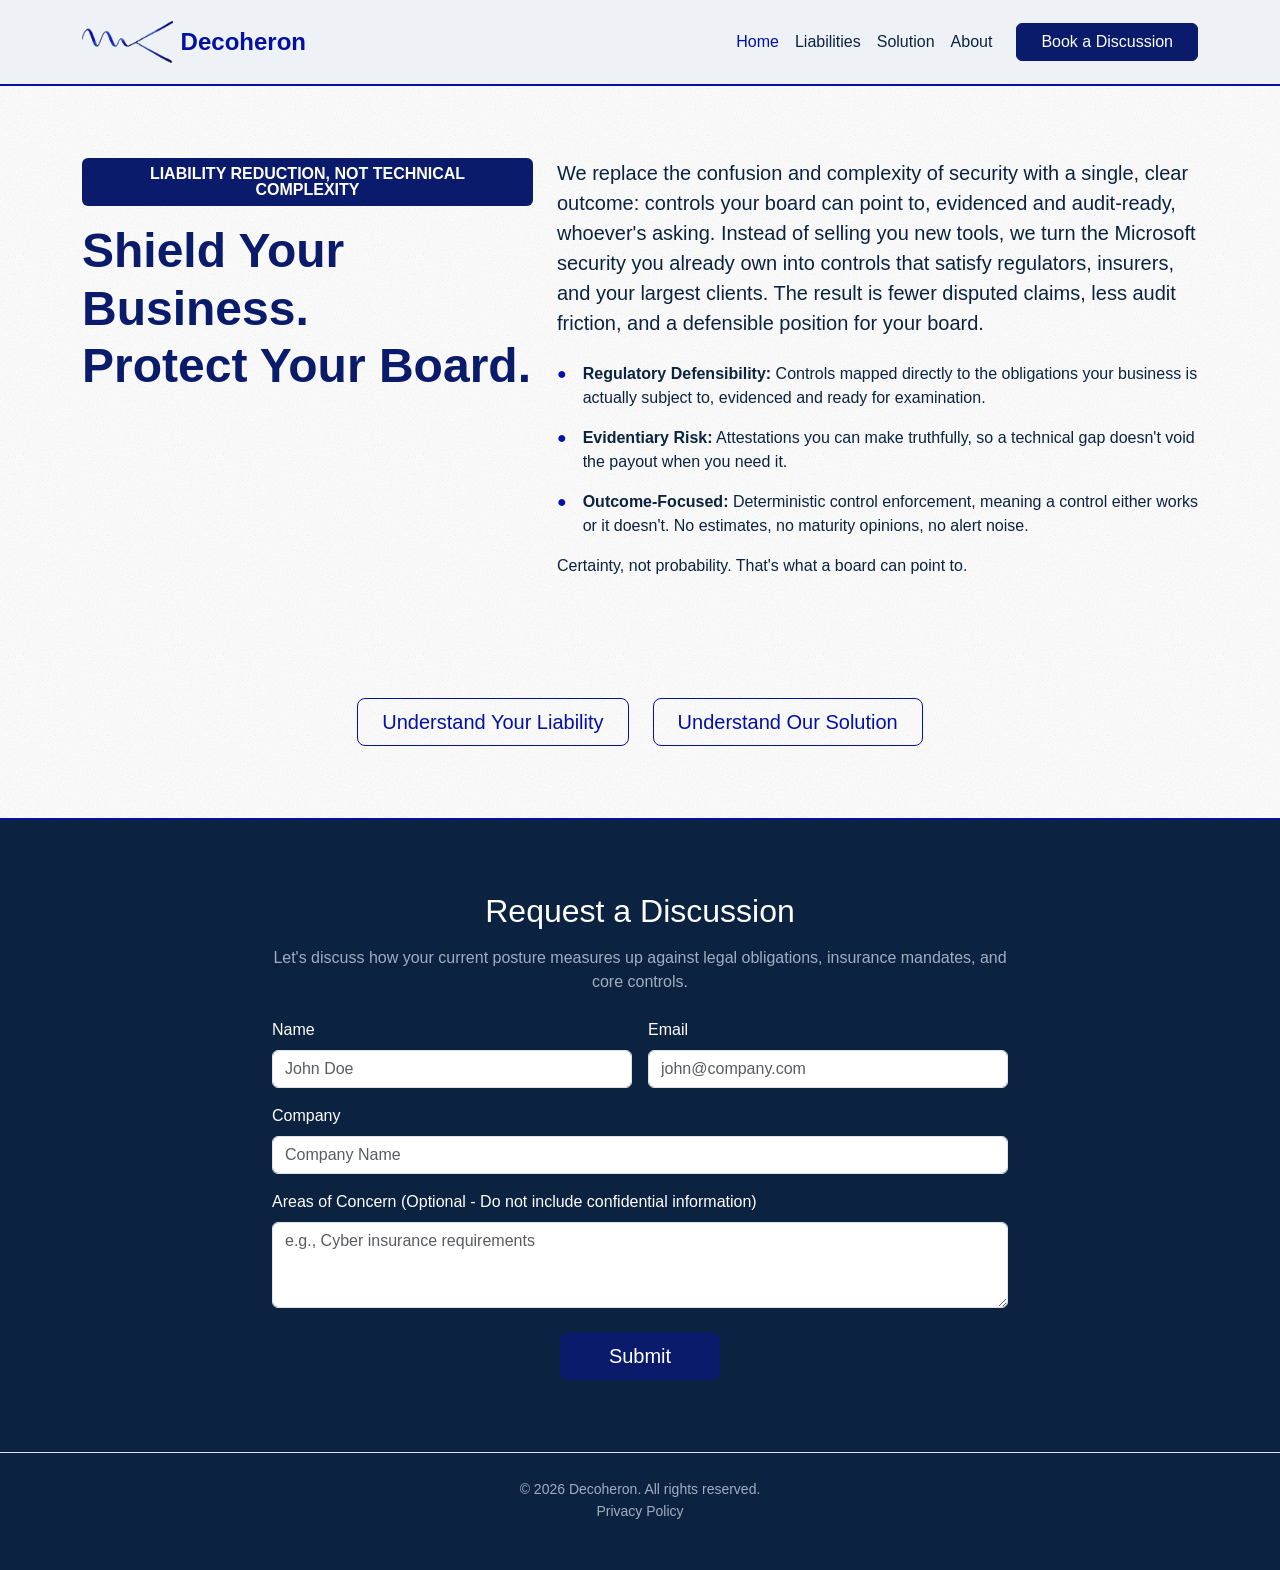
==== commit 15c665d7: "fixed text wrap" ====
--- a/index.html
+++ b/index.html
@@ -1,3 +1,3 @@
-<!DOCTYPE html><html lang="en"><head><meta charset="UTF-8"><meta name="viewport" content="width=device-width, initial-scale=1.0"><title>Decoheron - Solutions-Focused Cyber Security &amp; Director Liability Reduction</title><meta charset="utf-8"><meta name="viewport" content="width=device-width, initial-scale=1, shrink-to-fit=no"><meta name="description" content="Liability-focused, deterministic cyber security provider in Melbourne."><meta name="author" content="info@decoheron.com"><title>Decoheron - Solutions-Focused Cyber Security &amp; Director Liability Reduction</title><link rel="icon" type="image/png" href="/favicon-96x96.png?v=20260821" sizes="96x96"><link rel="icon" type="image/svg+xml" href="/favicon.svg?v=20260821"><link rel="shortcut icon" href="/favicon.ico?v=20260821"><link rel="apple-touch-icon" sizes="180x180" href="/apple-touch-icon.png?v=20260821"><meta name="apple-mobile-web-app-title" content="Decoheron"><link rel="manifest" href="/site.webmanifest?v=20260821"><link rel="stylesheet" href="/assets/BaseLayout.BTkRLzxU.css"></head><body class="d-flex flex-column min-vh-100 bg-dark"><nav class="navbar navbar-expand-lg navbar-cream sticky-top py-3" data-astro-cid-l7arcky5><div class="container" data-astro-cid-l7arcky5><a class="navbar-brand d-flex align-items-center gap-2 fw-bold fs-4" href="/" data-astro-cid-l7arcky5><img src="/assets/d_logo.DapiBBcV_py7vU.webp" alt="Decoheron Logo" loading="eager" data-astro-cid-l7arcky5="true" decoding="async" width="479" height="222" class="img-fluid hero-logo"><span data-astro-cid-l7arcky5>Decoheron</span></a><button class="navbar-toggler border-0" type="button" data-bs-toggle="collapse" data-bs-target="#navbarNav" aria-controls="navbarNav" aria-expanded="false" aria-label="Toggle navigation" data-astro-cid-l7arcky5><span class="navbar-toggler-icon" data-astro-cid-l7arcky5></span></button><div class="collapse navbar-collapse" id="navbarNav" data-astro-cid-l7arcky5><ul class="navbar-nav ms-auto align-items-lg-center" data-astro-cid-l7arcky5><li class="nav-item" data-astro-cid-l7arcky5><a class="nav-link active" aria-current="page" href="/" data-astro-cid-l7arcky5>Home</a></li><li class="nav-item" data-astro-cid-l7arcky5><a class="nav-link" href="/liabilities" data-astro-cid-l7arcky5>Liabilities</a></li><!-- <li class="nav-item">
+<!DOCTYPE html><html lang="en"><head><meta charset="UTF-8"><meta name="viewport" content="width=device-width, initial-scale=1.0"><title>Decoheron - Solutions-Focused Cyber Security &amp; Director Liability Reduction</title><meta charset="utf-8"><meta name="viewport" content="width=device-width, initial-scale=1, shrink-to-fit=no"><meta name="description" content="Liability-focused, deterministic cyber security provider in Melbourne."><meta name="author" content="info@decoheron.com"><title>Decoheron - Solutions-Focused Cyber Security &amp; Director Liability Reduction</title><link rel="icon" type="image/png" href="/favicon-96x96.png?v=20260821" sizes="96x96"><link rel="icon" type="image/svg+xml" href="/favicon.svg?v=20260821"><link rel="shortcut icon" href="/favicon.ico?v=20260821"><link rel="apple-touch-icon" sizes="180x180" href="/apple-touch-icon.png?v=20260821"><meta name="apple-mobile-web-app-title" content="Decoheron"><link rel="manifest" href="/site.webmanifest?v=20260821"><link rel="stylesheet" href="/assets/BaseLayout.BrOGPloh.css"></head><body class="d-flex flex-column min-vh-100 bg-dark"><nav class="navbar navbar-expand-lg navbar-cream sticky-top py-3" data-astro-cid-l7arcky5><div class="container" data-astro-cid-l7arcky5><a class="navbar-brand d-flex align-items-center gap-2 fw-bold fs-4" href="/" data-astro-cid-l7arcky5><img src="/assets/d_logo.DapiBBcV_py7vU.webp" alt="Decoheron Logo" loading="eager" data-astro-cid-l7arcky5="true" decoding="async" width="479" height="222" class="img-fluid hero-logo"><span data-astro-cid-l7arcky5>Decoheron</span></a><button class="navbar-toggler border-0" type="button" data-bs-toggle="collapse" data-bs-target="#navbarNav" aria-controls="navbarNav" aria-expanded="false" aria-label="Toggle navigation" data-astro-cid-l7arcky5><span class="navbar-toggler-icon" data-astro-cid-l7arcky5></span></button><div class="collapse navbar-collapse" id="navbarNav" data-astro-cid-l7arcky5><ul class="navbar-nav ms-auto align-items-lg-center" data-astro-cid-l7arcky5><li class="nav-item" data-astro-cid-l7arcky5><a class="nav-link active" aria-current="page" href="/" data-astro-cid-l7arcky5>Home</a></li><li class="nav-item" data-astro-cid-l7arcky5><a class="nav-link" href="/liabilities" data-astro-cid-l7arcky5>Liabilities</a></li><!-- <li class="nav-item">
                     <a class:list={['nav-link', { active: pathname.startsWith('/liabilities') }]} aria-current={pathname.startsWith('/liabilities') ? 'page' : undefined} href="/industries">Industries</a>
                 </li> --><li class="nav-item" data-astro-cid-l7arcky5><a class="nav-link" href="/solution" data-astro-cid-l7arcky5>Solution</a></li><li class="nav-item" data-astro-cid-l7arcky5><a class="nav-link" href="/about" data-astro-cid-l7arcky5>About</a></li><li class="nav-item ms-lg-3 mt-2 mt-lg-0" data-astro-cid-l7arcky5><a class="btn btn-primary px-4" href="#briefing" data-astro-cid-l7arcky5>Book a Discussion</a></li></ul></div></div></nav><main class="paper-grain-overlay"><header class="py-5"><div class="container py-4"><div class="row gy-4 align-items-start"><div class="col-lg-5"><span class="badge bg-primary mb-3 px-3 py-2 text-uppercase fs-6">Liability Reduction, not technical complexity</span><h1 class="display-5 fw-bold text-primary mb-4">Shield Your Business.<br>Protect Your Board.</h1></div><div class="col-lg-7"><p class="lead text-subtle mb-4 fs-5"><!-- We replace security confusion with a single, clear outcome: underwriter-aligned control architecture tailored to your business. By implementing concrete safeguards that satisfy government-backed standards rather than relying on bloated tech stacks, we ensure your controls withstand both regulatory and insurance scrutiny. You gain maximum coverage integrity, reduced premium friction, and defensible board protection. -->We replace the confusion and complexity of security with a single, clear outcome: controls your board can point to, evidenced and audit-ready, whoever's asking. Instead of selling you new tools, we turn the Microsoft security you already own into controls that satisfy regulators, insurers, and your largest clients. The result is fewer disputed claims, less audit friction, and a defensible position for your board.</p><ul class="list-unstyled hero-value-list"><li class="d-flex mb-3 align-items-start"><!--     <span class="square-bullet me-3">■</span> --><span class="square-bullet me-3">●</span><div><strong>Regulatory Defensibility:</strong> Controls mapped directly to the obligations your business is actually subject to, evidenced and ready for examination.</div></li><li class="d-flex mb-3 align-items-start"><span class="square-bullet me-3">●</span><div><strong>Evidentiary Risk:</strong> Attestations you can make truthfully, so a technical gap doesn't void the payout when you need it.</div></li><li class="d-flex align-items-start"><span class="square-bullet me-3">●</span><div><strong>Outcome-Focused:</strong> Deterministic control enforcement, meaning a control either works or it doesn't. No estimates, no maturity opinions, no alert noise.</div></li></ul><p class="lead text-subtle mb-4 fs-6">Certainty, not probability. That's what a board can point to.</p></div></div><div class="row justify-content-center mt-5"></div><div class="row justify-content-center mt-5"><div class="col-auto"><a href="/liabilities" class="btn btn-outline-navy btn-lg px-4">Understand Your Liability</a></div><div class="col-auto"><a href="/solution" class="btn btn-outline-navy btn-lg px-4">Understand Our Solution</a></div></div></div></header><section id="briefing" class="py-5 bg-dark text-white" style><div class="container py-4"><div class="row justify-content-center"><div class="col-lg-8 text-center"><h2 class="mb-3">Request a Discussion</h2><p class="text-subtle-light mb-4">Let's discuss how your current posture measures up against legal obligations, insurance mandates, and core controls.</p><div id="form-result" class="mb-4 d-none"></div><form id="briefing-form" class="row g-3 text-start"><input type="hidden" name="access_key" value="e4e88509-f505-4f2e-a630-6c46a250e380"><input type="hidden" name="subject" value="New Discussion Request"><input type="checkbox" name="botcheck" class="d-none" style="display: none;"><div class="col-md-6"><label for="name" class="form-label">Name</label><input type="text" name="name" class="form-control" id="name" autocomplete="name" placeholder="John Doe" required></div><div class="col-md-6"><label for="email" class="form-label">Email</label><input type="email" name="email" class="form-control" id="email" autocomplete="email" placeholder="john@company.com" required></div><div class="col-12"><label for="company" class="form-label">Company</label><input type="text" name="company" class="form-control" id="company" autocomplete="organisation" placeholder="Company Name"></div><div class="col-12"><label for="notes" class="form-label">Areas of Concern (Optional - Do not include confidential information)</label><textarea name="message" class="form-control" id="notes" rows="3" placeholder="e.g., Cyber insurance requirements"></textarea></div><div class="col-12 text-center mt-4"><button type="submit" id="submit-btn" class="btn btn-primary btn-lg px-5">Submit</button></div></form></div></div></div></section><script type="module">var e=document.getElementById(`briefing-form`),t=document.getElementById(`form-result`),n=document.getElementById(`submit-btn`);e&&e.addEventListener(`submit`,function(r){r.preventDefault(),n.disabled=!0,n.innerHTML=`Sending...`;let i=new FormData(e),a=Object.fromEntries(i),o=JSON.stringify(a);fetch(`https://api.web3forms.com/submit`,{method:`POST`,headers:{"Content-Type":`application/json`,Accept:`application/json`},body:o}).then(async n=>{let r=await n.json();n.status==200?(t.className=`alert alert-success`,t.innerHTML=`Thank you. Your discussion request has been received. We will be in touch shortly.`,e.reset(),e.classList.add(`d-none`)):(t.className=`alert alert-danger`,t.innerHTML=r.message||`Something went wrong. Please try again.`)}).catch(()=>{t.className=`alert alert-danger`,t.innerHTML=`Unable to submit form. Please check your network connection.`}).finally(()=>{t.classList.remove(`d-none`),n.disabled=!1,n.innerHTML=`Book a Discussion`})});</script><script type="module">var e=document.querySelectorAll(`a[href="#briefing"]`),t=document.getElementById(`briefing`);t&&e.forEach(e=>{e.addEventListener(`click`,()=>{t.style.display=`block`,t.scrollIntoView({behavior:`smooth`})})});</script></main><footer class="py-4 bg-dark text-white border-top bs-secondary"><div class="container text-center"><small class="text-subtle-light">&copy; 2026 Decoheron. All rights reserved.<a class="nav-link active" aria-current="page" href="/privacy">Privacy Policy</a><br><!-- Built for pragmatic risk reduction. --></small></div></footer><script type="module" src="/assets/BaseLayout.astro_astro_type_script_index_0_lang.6x2dcqrK.js"></script></body></html>
--- a/assets/BaseLayout.BrOGPloh.css
+++ b/assets/BaseLayout.BrOGPloh.css
@@ -0,0 +1 @@
+:root,[data-bs-theme=light]{--bs-blue:#0d6efd;--bs-indigo:#6610f2;--bs-purple:#6f42c1;--bs-pink:#d63384;--bs-red:#dc3545;--bs-orange:#fd7e14;--bs-yellow:#ffc107;--bs-green:#198754;--bs-teal:#20c997;--bs-cyan:#0dcaf0;--bs-black:#000;--bs-white:#fff;--bs-gray:#6c757d;--bs-gray-dark:#343a40;--bs-gray-100:#f8f9fa;--bs-gray-200:#e9ecef;--bs-gray-300:#dee2e6;--bs-gray-400:#ced4da;--bs-gray-500:#adb5bd;--bs-gray-600:#6c757d;--bs-gray-700:#495057;--bs-gray-800:#343a40;--bs-gray-900:#212529;--bs-primary:#0d6efd;--bs-secondary:#6c757d;--bs-success:#198754;--bs-info:#0dcaf0;--bs-warning:#ffc107;--bs-danger:#dc3545;--bs-light:#f8f9fa;--bs-dark:#212529;--bs-primary-rgb:13,110,253;--bs-secondary-rgb:108,117,125;--bs-success-rgb:25,135,84;--bs-info-rgb:13,202,240;--bs-warning-rgb:255,193,7;--bs-danger-rgb:220,53,69;--bs-light-rgb:248,249,250;--bs-dark-rgb:33,37,41;--bs-primary-text-emphasis:#052c65;--bs-secondary-text-emphasis:#2b2f32;--bs-success-text-emphasis:#0a3622;--bs-info-text-emphasis:#055160;--bs-warning-text-emphasis:#664d03;--bs-danger-text-emphasis:#58151c;--bs-light-text-emphasis:#495057;--bs-dark-text-emphasis:#495057;--bs-primary-bg-subtle:#cfe2ff;--bs-secondary-bg-subtle:#e2e3e5;--bs-success-bg-subtle:#d1e7dd;--bs-info-bg-subtle:#cff4fc;--bs-warning-bg-subtle:#fff3cd;--bs-danger-bg-subtle:#f8d7da;--bs-light-bg-subtle:#fcfcfd;--bs-dark-bg-subtle:#ced4da;--bs-primary-border-subtle:#9ec5fe;--bs-secondary-border-subtle:#c4c8cb;--bs-success-border-subtle:#a3cfbb;--bs-info-border-subtle:#9eeaf9;--bs-warning-border-subtle:#ffe69c;--bs-danger-border-subtle:#f1aeb5;--bs-light-border-subtle:#e9ecef;--bs-dark-border-subtle:#adb5bd;--bs-white-rgb:255,255,255;--bs-black-rgb:0,0,0;--bs-font-sans-serif:system-ui,-apple-system,"Segoe UI",Roboto,"Helvetica Neue","Noto Sans","Liberation Sans",Arial,sans-serif,"Apple Color Emoji","Segoe UI Emoji","Segoe UI Symbol","Noto Color Emoji";--bs-font-monospace:SFMono-Regular,Menlo,Monaco,Consolas,"Liberation Mono","Courier New",monospace;--bs-gradient:linear-gradient(180deg, #ffffff26, #fff0);--bs-body-font-family:var(--bs-font-sans-serif);--bs-body-font-size:1rem;--bs-body-font-weight:400;--bs-body-line-height:1.5;--bs-body-color:#212529;--bs-body-color-rgb:33,37,41;--bs-body-bg:#fff;--bs-body-bg-rgb:255,255,255;--bs-emphasis-color:#000;--bs-emphasis-color-rgb:0,0,0;--bs-secondary-color:#212529bf;--bs-secondary-color-rgb:33,37,41;--bs-secondary-bg:#e9ecef;--bs-secondary-bg-rgb:233,236,239;--bs-tertiary-color:#21252980;--bs-tertiary-color-rgb:33,37,41;--bs-tertiary-bg:#f8f9fa;--bs-tertiary-bg-rgb:248,249,250;--bs-heading-color:inherit;--bs-link-color:#0d6efd;--bs-link-color-rgb:13,110,253;--bs-link-decoration:underline;--bs-link-hover-color:#0a58ca;--bs-link-hover-color-rgb:10,88,202;--bs-code-color:#d63384;--bs-highlight-color:#212529;--bs-highlight-bg:#fff3cd;--bs-border-width:1px;--bs-border-style:solid;--bs-border-color:#dee2e6;--bs-border-color-translucent:#0000002d;--bs-border-radius:.375rem;--bs-border-radius-sm:.25rem;--bs-border-radius-lg:.5rem;--bs-border-radius-xl:1rem;--bs-border-radius-xxl:2rem;--bs-border-radius-2xl:var(--bs-border-radius-xxl);--bs-border-radius-pill:50rem;--bs-box-shadow:0 .5rem 1rem #00000026;--bs-box-shadow-sm:0 .125rem .25rem #00000013;--bs-box-shadow-lg:0 1rem 3rem #0000002d;--bs-box-shadow-inset:inset 0 1px 2px #00000013;--bs-focus-ring-width:.25rem;--bs-focus-ring-opacity:.25;--bs-focus-ring-color:#0d6efd40;--bs-form-valid-color:#198754;--bs-form-valid-border-color:#198754;--bs-form-invalid-color:#dc3545;--bs-form-invalid-border-color:#dc3545}[data-bs-theme=dark]{color-scheme:dark;--bs-body-color:#dee2e6;--bs-body-color-rgb:222,226,230;--bs-body-bg:#212529;--bs-body-bg-rgb:33,37,41;--bs-emphasis-color:#fff;--bs-emphasis-color-rgb:255,255,255;--bs-secondary-color:#dee2e6bf;--bs-secondary-color-rgb:222,226,230;--bs-secondary-bg:#343a40;--bs-secondary-bg-rgb:52,58,64;--bs-tertiary-color:#dee2e680;--bs-tertiary-color-rgb:222,226,230;--bs-tertiary-bg:#2b3035;--bs-tertiary-bg-rgb:43,48,53;--bs-primary-text-emphasis:#6ea8fe;--bs-secondary-text-emphasis:#a7acb1;--bs-success-text-emphasis:#75b798;--bs-info-text-emphasis:#6edff6;--bs-warning-text-emphasis:#ffda6a;--bs-danger-text-emphasis:#ea868f;--bs-light-text-emphasis:#f8f9fa;--bs-dark-text-emphasis:#dee2e6;--bs-primary-bg-subtle:#031633;--bs-secondary-bg-subtle:#161719;--bs-success-bg-subtle:#051b11;--bs-info-bg-subtle:#032830;--bs-warning-bg-subtle:#332701;--bs-danger-bg-subtle:#2c0b0e;--bs-light-bg-subtle:#343a40;--bs-dark-bg-subtle:#1a1d20;--bs-primary-border-subtle:#084298;--bs-secondary-border-subtle:#41464b;--bs-success-border-subtle:#0f5132;--bs-info-border-subtle:#087990;--bs-warning-border-subtle:#997404;--bs-danger-border-subtle:#842029;--bs-light-border-subtle:#495057;--bs-dark-border-subtle:#343a40;--bs-heading-color:inherit;--bs-link-color:#6ea8fe;--bs-link-hover-color:#8bb9fe;--bs-link-color-rgb:110,168,254;--bs-link-hover-color-rgb:139,185,254;--bs-code-color:#e685b5;--bs-highlight-color:#dee2e6;--bs-highlight-bg:#664d03;--bs-border-color:#495057;--bs-border-color-translucent:#ffffff26;--bs-form-valid-color:#75b798;--bs-form-valid-border-color:#75b798;--bs-form-invalid-color:#ea868f;--bs-form-invalid-border-color:#ea868f}*,:after,:before{box-sizing:border-box}@media (prefers-reduced-motion:no-preference){:root{scroll-behavior:smooth}}body{font-family:var(--bs-body-font-family);font-size:var(--bs-body-font-size);font-weight:var(--bs-body-font-weight);line-height:var(--bs-body-line-height);color:var(--bs-body-color);text-align:var(--bs-body-text-align);background-color:var(--bs-body-bg);-webkit-text-size-adjust:100%;-webkit-tap-highlight-color:transparent;margin:0}hr{color:inherit;border:0;border-top:var(--bs-border-width) solid;opacity:.25;margin:1rem 0}.h1,.h2,.h3,.h4,.h5,.h6,h1,h2,h3,h4,h5,h6{color:var(--bs-heading-color);margin-top:0;margin-bottom:.5rem;font-weight:500;line-height:1.2}.h1,h1{font-size:calc(1.375rem + 1.5vw)}@media (width>=1200px){.h1,h1{font-size:2.5rem}}.h2,h2{font-size:calc(1.325rem + .9vw)}@media (width>=1200px){.h2,h2{font-size:2rem}}.h3,h3{font-size:calc(1.3rem + .6vw)}@media (width>=1200px){.h3,h3{font-size:1.75rem}}.h4,h4{font-size:calc(1.275rem + .3vw)}@media (width>=1200px){.h4,h4{font-size:1.5rem}}.h5,h5{font-size:1.25rem}.h6,h6{font-size:1rem}p{margin-top:0;margin-bottom:1rem}abbr[title]{cursor:help;-webkit-text-decoration-skip-ink:none;text-decoration-skip-ink:none;text-decoration:underline dotted}address{font-style:normal;line-height:inherit;margin-bottom:1rem}ol,ul{padding-left:2rem}dl,ol,ul{margin-top:0;margin-bottom:1rem}ol ol,ol ul,ul ol,ul ul{margin-bottom:0}dt{font-weight:700}dd{margin-bottom:.5rem;margin-left:0}blockquote{margin:0 0 1rem}b,strong{font-weight:bolder}.small,small{font-size:.875em}.mark,mark{color:var(--bs-highlight-color);background-color:var(--bs-highlight-bg);padding:.1875em}sub,sup{vertical-align:baseline;font-size:.75em;line-height:0;position:relative}sub{bottom:-.25em}sup{top:-.5em}a{color:rgba(var(--bs-link-color-rgb),var(--bs-link-opacity,1));text-decoration:underline}a:hover{--bs-link-color-rgb:var(--bs-link-hover-color-rgb)}a:not([href]):not([class]),a:not([href]):not([class]):hover{color:inherit;text-decoration:none}code,kbd,pre,samp{font-family:var(--bs-font-monospace);font-size:1em}pre{margin-top:0;margin-bottom:1rem;font-size:.875em;display:block;overflow:auto}pre code{font-size:inherit;color:inherit;word-break:normal}code{color:var(--bs-code-color);word-wrap:break-word;font-size:.875em}a>code{color:inherit}kbd{color:var(--bs-body-bg);background-color:var(--bs-body-color);border-radius:.25rem;padding:.1875rem .375rem;font-size:.875em}kbd kbd{padding:0;font-size:1em}figure{margin:0 0 1rem}img,svg{vertical-align:middle}table{caption-side:bottom;border-collapse:collapse}caption{color:var(--bs-secondary-color);text-align:left;padding-top:.5rem;padding-bottom:.5rem}th{text-align:inherit;text-align:-webkit-match-parent}tbody,td,tfoot,th,thead,tr{border-color:inherit;border-style:solid;border-width:0}label{display:inline-block}button{border-radius:0}button:focus:not(:focus-visible){outline:0}button,input,optgroup,select,textarea{font-family:inherit;font-size:inherit;line-height:inherit;margin:0}button,select{text-transform:none}[role=button]{cursor:pointer}select{word-wrap:normal}select:disabled{opacity:1}[list]:not([type=date]):not([type=datetime-local]):not([type=month]):not([type=week]):not([type=time])::-webkit-calendar-picker-indicator{display:none!important}[type=button],[type=reset],[type=submit],button{-webkit-appearance:button}[type=button]:not(:disabled),[type=reset]:not(:disabled),[type=submit]:not(:disabled),button:not(:disabled){cursor:pointer}::-moz-focus-inner{border-style:none;padding:0}textarea{resize:vertical}fieldset{border:0;min-width:0;margin:0;padding:0}legend{float:left;width:100%;line-height:inherit;margin-bottom:.5rem;padding:0;font-size:calc(1.275rem + .3vw)}@media (width>=1200px){legend{font-size:1.5rem}}legend+*{clear:left}::-webkit-datetime-edit-day-field,::-webkit-datetime-edit-fields-wrapper,::-webkit-datetime-edit-hour-field,::-webkit-datetime-edit-minute,::-webkit-datetime-edit-month-field,::-webkit-datetime-edit-text,::-webkit-datetime-edit-year-field{padding:0}::-webkit-inner-spin-button{height:auto}[type=search]{-webkit-appearance:textfield;outline-offset:-2px}[type=search]::-webkit-search-cancel-button{cursor:pointer;filter:grayscale()}::-webkit-search-decoration{-webkit-appearance:none}::-webkit-color-swatch-wrapper{padding:0}::-webkit-file-upload-button{font:inherit;-webkit-appearance:button}::file-selector-button{font:inherit;-webkit-appearance:button}output{display:inline-block}iframe{border:0}summary{cursor:pointer;display:list-item}progress{vertical-align:baseline}[hidden]{display:none!important}.lead{font-size:1.25rem;font-weight:300}.display-1{font-size:calc(1.625rem + 4.5vw);font-weight:300;line-height:1.2}@media (width>=1200px){.display-1{font-size:5rem}}.display-2{font-size:calc(1.575rem + 3.9vw);font-weight:300;line-height:1.2}@media (width>=1200px){.display-2{font-size:4.5rem}}.display-3{font-size:calc(1.525rem + 3.3vw);font-weight:300;line-height:1.2}@media (width>=1200px){.display-3{font-size:4rem}}.display-4{font-size:calc(1.475rem + 2.7vw);font-weight:300;line-height:1.2}@media (width>=1200px){.display-4{font-size:3.5rem}}.display-5{font-size:calc(1.425rem + 2.1vw);font-weight:300;line-height:1.2}@media (width>=1200px){.display-5{font-size:3rem}}.display-6{font-size:calc(1.375rem + 1.5vw);font-weight:300;line-height:1.2}@media (width>=1200px){.display-6{font-size:2.5rem}}.list-unstyled,.list-inline{padding-left:0;list-style:none}.list-inline-item{display:inline-block}.list-inline-item:not(:last-child){margin-right:.5rem}.initialism{text-transform:uppercase;font-size:.875em}.blockquote{margin-bottom:1rem;font-size:1.25rem}.blockquote>:last-child{margin-bottom:0}.blockquote-footer{color:#6c757d;margin-top:-1rem;margin-bottom:1rem;font-size:.875em}.blockquote-footer:before{content:"— "}.img-fluid{max-width:100%;height:auto}.img-thumbnail{background-color:var(--bs-body-bg);border:var(--bs-border-width) solid var(--bs-border-color);border-radius:var(--bs-border-radius);max-width:100%;height:auto;padding:.25rem}.figure{display:inline-block}.figure-img{margin-bottom:.5rem;line-height:1}.figure-caption{color:var(--bs-secondary-color);font-size:.875em}.container,.container-fluid,.container-lg,.container-md,.container-sm,.container-xl,.container-xxl{--bs-gutter-x:1.5rem;--bs-gutter-y:0;width:100%;padding-right:calc(var(--bs-gutter-x) * .5);padding-left:calc(var(--bs-gutter-x) * .5);margin-left:auto;margin-right:auto}@media (width>=576px){.container,.container-sm{max-width:540px}}@media (width>=768px){.container,.container-md,.container-sm{max-width:720px}}@media (width>=992px){.container,.container-lg,.container-md,.container-sm{max-width:960px}}@media (width>=1200px){.container,.container-lg,.container-md,.container-sm,.container-xl{max-width:1140px}}@media (width>=1400px){.container,.container-lg,.container-md,.container-sm,.container-xl,.container-xxl{max-width:1320px}}:root{--bs-breakpoint-xs:0;--bs-breakpoint-sm:576px;--bs-breakpoint-md:768px;--bs-breakpoint-lg:992px;--bs-breakpoint-xl:1200px;--bs-breakpoint-xxl:1400px}.row{--bs-gutter-x:1.5rem;--bs-gutter-y:0;margin-top:calc(-1 * var(--bs-gutter-y));margin-right:calc(-.5 * var(--bs-gutter-x));margin-left:calc(-.5 * var(--bs-gutter-x));flex-wrap:wrap;display:flex}.row>*{width:100%;max-width:100%;padding-right:calc(var(--bs-gutter-x) * .5);padding-left:calc(var(--bs-gutter-x) * .5);margin-top:var(--bs-gutter-y);flex-shrink:0}.col{flex:1 0 0}.row-cols-auto>*{flex:none;width:auto}.row-cols-1>*{flex:none;width:100%}.row-cols-2>*{flex:none;width:50%}.row-cols-3>*{flex:none;width:33.3333%}.row-cols-4>*{flex:none;width:25%}.row-cols-5>*{flex:none;width:20%}.row-cols-6>*{flex:none;width:16.6667%}.col-auto{flex:none;width:auto}.col-1{flex:none;width:8.33333%}.col-2{flex:none;width:16.6667%}.col-3{flex:none;width:25%}.col-4{flex:none;width:33.3333%}.col-5{flex:none;width:41.6667%}.col-6{flex:none;width:50%}.col-7{flex:none;width:58.3333%}.col-8{flex:none;width:66.6667%}.col-9{flex:none;width:75%}.col-10{flex:none;width:83.3333%}.col-11{flex:none;width:91.6667%}.col-12{flex:none;width:100%}.offset-1{margin-left:8.33333%}.offset-2{margin-left:16.6667%}.offset-3{margin-left:25%}.offset-4{margin-left:33.3333%}.offset-5{margin-left:41.6667%}.offset-6{margin-left:50%}.offset-7{margin-left:58.3333%}.offset-8{margin-left:66.6667%}.offset-9{margin-left:75%}.offset-10{margin-left:83.3333%}.offset-11{margin-left:91.6667%}.g-0,.gx-0{--bs-gutter-x:0}.g-0,.gy-0{--bs-gutter-y:0}.g-1,.gx-1{--bs-gutter-x:.25rem}.g-1,.gy-1{--bs-gutter-y:.25rem}.g-2,.gx-2{--bs-gutter-x:.5rem}.g-2,.gy-2{--bs-gutter-y:.5rem}.g-3,.gx-3{--bs-gutter-x:1rem}.g-3,.gy-3{--bs-gutter-y:1rem}.g-4,.gx-4{--bs-gutter-x:1.5rem}.g-4,.gy-4{--bs-gutter-y:1.5rem}.g-5,.gx-5{--bs-gutter-x:3rem}.g-5,.gy-5{--bs-gutter-y:3rem}@media (width>=576px){.col-sm{flex:1 0 0}.row-cols-sm-auto>*{flex:none;width:auto}.row-cols-sm-1>*{flex:none;width:100%}.row-cols-sm-2>*{flex:none;width:50%}.row-cols-sm-3>*{flex:none;width:33.3333%}.row-cols-sm-4>*{flex:none;width:25%}.row-cols-sm-5>*{flex:none;width:20%}.row-cols-sm-6>*{flex:none;width:16.6667%}.col-sm-auto{flex:none;width:auto}.col-sm-1{flex:none;width:8.33333%}.col-sm-2{flex:none;width:16.6667%}.col-sm-3{flex:none;width:25%}.col-sm-4{flex:none;width:33.3333%}.col-sm-5{flex:none;width:41.6667%}.col-sm-6{flex:none;width:50%}.col-sm-7{flex:none;width:58.3333%}.col-sm-8{flex:none;width:66.6667%}.col-sm-9{flex:none;width:75%}.col-sm-10{flex:none;width:83.3333%}.col-sm-11{flex:none;width:91.6667%}.col-sm-12{flex:none;width:100%}.offset-sm-0{margin-left:0}.offset-sm-1{margin-left:8.33333%}.offset-sm-2{margin-left:16.6667%}.offset-sm-3{margin-left:25%}.offset-sm-4{margin-left:33.3333%}.offset-sm-5{margin-left:41.6667%}.offset-sm-6{margin-left:50%}.offset-sm-7{margin-left:58.3333%}.offset-sm-8{margin-left:66.6667%}.offset-sm-9{margin-left:75%}.offset-sm-10{margin-left:83.3333%}.offset-sm-11{margin-left:91.6667%}.g-sm-0,.gx-sm-0{--bs-gutter-x:0}.g-sm-0,.gy-sm-0{--bs-gutter-y:0}.g-sm-1,.gx-sm-1{--bs-gutter-x:.25rem}.g-sm-1,.gy-sm-1{--bs-gutter-y:.25rem}.g-sm-2,.gx-sm-2{--bs-gutter-x:.5rem}.g-sm-2,.gy-sm-2{--bs-gutter-y:.5rem}.g-sm-3,.gx-sm-3{--bs-gutter-x:1rem}.g-sm-3,.gy-sm-3{--bs-gutter-y:1rem}.g-sm-4,.gx-sm-4{--bs-gutter-x:1.5rem}.g-sm-4,.gy-sm-4{--bs-gutter-y:1.5rem}.g-sm-5,.gx-sm-5{--bs-gutter-x:3rem}.g-sm-5,.gy-sm-5{--bs-gutter-y:3rem}}@media (width>=768px){.col-md{flex:1 0 0}.row-cols-md-auto>*{flex:none;width:auto}.row-cols-md-1>*{flex:none;width:100%}.row-cols-md-2>*{flex:none;width:50%}.row-cols-md-3>*{flex:none;width:33.3333%}.row-cols-md-4>*{flex:none;width:25%}.row-cols-md-5>*{flex:none;width:20%}.row-cols-md-6>*{flex:none;width:16.6667%}.col-md-auto{flex:none;width:auto}.col-md-1{flex:none;width:8.33333%}.col-md-2{flex:none;width:16.6667%}.col-md-3{flex:none;width:25%}.col-md-4{flex:none;width:33.3333%}.col-md-5{flex:none;width:41.6667%}.col-md-6{flex:none;width:50%}.col-md-7{flex:none;width:58.3333%}.col-md-8{flex:none;width:66.6667%}.col-md-9{flex:none;width:75%}.col-md-10{flex:none;width:83.3333%}.col-md-11{flex:none;width:91.6667%}.col-md-12{flex:none;width:100%}.offset-md-0{margin-left:0}.offset-md-1{margin-left:8.33333%}.offset-md-2{margin-left:16.6667%}.offset-md-3{margin-left:25%}.offset-md-4{margin-left:33.3333%}.offset-md-5{margin-left:41.6667%}.offset-md-6{margin-left:50%}.offset-md-7{margin-left:58.3333%}.offset-md-8{margin-left:66.6667%}.offset-md-9{margin-left:75%}.offset-md-10{margin-left:83.3333%}.offset-md-11{margin-left:91.6667%}.g-md-0,.gx-md-0{--bs-gutter-x:0}.g-md-0,.gy-md-0{--bs-gutter-y:0}.g-md-1,.gx-md-1{--bs-gutter-x:.25rem}.g-md-1,.gy-md-1{--bs-gutter-y:.25rem}.g-md-2,.gx-md-2{--bs-gutter-x:.5rem}.g-md-2,.gy-md-2{--bs-gutter-y:.5rem}.g-md-3,.gx-md-3{--bs-gutter-x:1rem}.g-md-3,.gy-md-3{--bs-gutter-y:1rem}.g-md-4,.gx-md-4{--bs-gutter-x:1.5rem}.g-md-4,.gy-md-4{--bs-gutter-y:1.5rem}.g-md-5,.gx-md-5{--bs-gutter-x:3rem}.g-md-5,.gy-md-5{--bs-gutter-y:3rem}}@media (width>=992px){.col-lg{flex:1 0 0}.row-cols-lg-auto>*{flex:none;width:auto}.row-cols-lg-1>*{flex:none;width:100%}.row-cols-lg-2>*{flex:none;width:50%}.row-cols-lg-3>*{flex:none;width:33.3333%}.row-cols-lg-4>*{flex:none;width:25%}.row-cols-lg-5>*{flex:none;width:20%}.row-cols-lg-6>*{flex:none;width:16.6667%}.col-lg-auto{flex:none;width:auto}.col-lg-1{flex:none;width:8.33333%}.col-lg-2{flex:none;width:16.6667%}.col-lg-3{flex:none;width:25%}.col-lg-4{flex:none;width:33.3333%}.col-lg-5{flex:none;width:41.6667%}.col-lg-6{flex:none;width:50%}.col-lg-7{flex:none;width:58.3333%}.col-lg-8{flex:none;width:66.6667%}.col-lg-9{flex:none;width:75%}.col-lg-10{flex:none;width:83.3333%}.col-lg-11{flex:none;width:91.6667%}.col-lg-12{flex:none;width:100%}.offset-lg-0{margin-left:0}.offset-lg-1{margin-left:8.33333%}.offset-lg-2{margin-left:16.6667%}.offset-lg-3{margin-left:25%}.offset-lg-4{margin-left:33.3333%}.offset-lg-5{margin-left:41.6667%}.offset-lg-6{margin-left:50%}.offset-lg-7{margin-left:58.3333%}.offset-lg-8{margin-left:66.6667%}.offset-lg-9{margin-left:75%}.offset-lg-10{margin-left:83.3333%}.offset-lg-11{margin-left:91.6667%}.g-lg-0,.gx-lg-0{--bs-gutter-x:0}.g-lg-0,.gy-lg-0{--bs-gutter-y:0}.g-lg-1,.gx-lg-1{--bs-gutter-x:.25rem}.g-lg-1,.gy-lg-1{--bs-gutter-y:.25rem}.g-lg-2,.gx-lg-2{--bs-gutter-x:.5rem}.g-lg-2,.gy-lg-2{--bs-gutter-y:.5rem}.g-lg-3,.gx-lg-3{--bs-gutter-x:1rem}.g-lg-3,.gy-lg-3{--bs-gutter-y:1rem}.g-lg-4,.gx-lg-4{--bs-gutter-x:1.5rem}.g-lg-4,.gy-lg-4{--bs-gutter-y:1.5rem}.g-lg-5,.gx-lg-5{--bs-gutter-x:3rem}.g-lg-5,.gy-lg-5{--bs-gutter-y:3rem}}@media (width>=1200px){.col-xl{flex:1 0 0}.row-cols-xl-auto>*{flex:none;width:auto}.row-cols-xl-1>*{flex:none;width:100%}.row-cols-xl-2>*{flex:none;width:50%}.row-cols-xl-3>*{flex:none;width:33.3333%}.row-cols-xl-4>*{flex:none;width:25%}.row-cols-xl-5>*{flex:none;width:20%}.row-cols-xl-6>*{flex:none;width:16.6667%}.col-xl-auto{flex:none;width:auto}.col-xl-1{flex:none;width:8.33333%}.col-xl-2{flex:none;width:16.6667%}.col-xl-3{flex:none;width:25%}.col-xl-4{flex:none;width:33.3333%}.col-xl-5{flex:none;width:41.6667%}.col-xl-6{flex:none;width:50%}.col-xl-7{flex:none;width:58.3333%}.col-xl-8{flex:none;width:66.6667%}.col-xl-9{flex:none;width:75%}.col-xl-10{flex:none;width:83.3333%}.col-xl-11{flex:none;width:91.6667%}.col-xl-12{flex:none;width:100%}.offset-xl-0{margin-left:0}.offset-xl-1{margin-left:8.33333%}.offset-xl-2{margin-left:16.6667%}.offset-xl-3{margin-left:25%}.offset-xl-4{margin-left:33.3333%}.offset-xl-5{margin-left:41.6667%}.offset-xl-6{margin-left:50%}.offset-xl-7{margin-left:58.3333%}.offset-xl-8{margin-left:66.6667%}.offset-xl-9{margin-left:75%}.offset-xl-10{margin-left:83.3333%}.offset-xl-11{margin-left:91.6667%}.g-xl-0,.gx-xl-0{--bs-gutter-x:0}.g-xl-0,.gy-xl-0{--bs-gutter-y:0}.g-xl-1,.gx-xl-1{--bs-gutter-x:.25rem}.g-xl-1,.gy-xl-1{--bs-gutter-y:.25rem}.g-xl-2,.gx-xl-2{--bs-gutter-x:.5rem}.g-xl-2,.gy-xl-2{--bs-gutter-y:.5rem}.g-xl-3,.gx-xl-3{--bs-gutter-x:1rem}.g-xl-3,.gy-xl-3{--bs-gutter-y:1rem}.g-xl-4,.gx-xl-4{--bs-gutter-x:1.5rem}.g-xl-4,.gy-xl-4{--bs-gutter-y:1.5rem}.g-xl-5,.gx-xl-5{--bs-gutter-x:3rem}.g-xl-5,.gy-xl-5{--bs-gutter-y:3rem}}@media (width>=1400px){.col-xxl{flex:1 0 0}.row-cols-xxl-auto>*{flex:none;width:auto}.row-cols-xxl-1>*{flex:none;width:100%}.row-cols-xxl-2>*{flex:none;width:50%}.row-cols-xxl-3>*{flex:none;width:33.3333%}.row-cols-xxl-4>*{flex:none;width:25%}.row-cols-xxl-5>*{flex:none;width:20%}.row-cols-xxl-6>*{flex:none;width:16.6667%}.col-xxl-auto{flex:none;width:auto}.col-xxl-1{flex:none;width:8.33333%}.col-xxl-2{flex:none;width:16.6667%}.col-xxl-3{flex:none;width:25%}.col-xxl-4{flex:none;width:33.3333%}.col-xxl-5{flex:none;width:41.6667%}.col-xxl-6{flex:none;width:50%}.col-xxl-7{flex:none;width:58.3333%}.col-xxl-8{flex:none;width:66.6667%}.col-xxl-9{flex:none;width:75%}.col-xxl-10{flex:none;width:83.3333%}.col-xxl-11{flex:none;width:91.6667%}.col-xxl-12{flex:none;width:100%}.offset-xxl-0{margin-left:0}.offset-xxl-1{margin-left:8.33333%}.offset-xxl-2{margin-left:16.6667%}.offset-xxl-3{margin-left:25%}.offset-xxl-4{margin-left:33.3333%}.offset-xxl-5{margin-left:41.6667%}.offset-xxl-6{margin-left:50%}.offset-xxl-7{margin-left:58.3333%}.offset-xxl-8{margin-left:66.6667%}.offset-xxl-9{margin-left:75%}.offset-xxl-10{margin-left:83.3333%}.offset-xxl-11{margin-left:91.6667%}.g-xxl-0,.gx-xxl-0{--bs-gutter-x:0}.g-xxl-0,.gy-xxl-0{--bs-gutter-y:0}.g-xxl-1,.gx-xxl-1{--bs-gutter-x:.25rem}.g-xxl-1,.gy-xxl-1{--bs-gutter-y:.25rem}.g-xxl-2,.gx-xxl-2{--bs-gutter-x:.5rem}.g-xxl-2,.gy-xxl-2{--bs-gutter-y:.5rem}.g-xxl-3,.gx-xxl-3{--bs-gutter-x:1rem}.g-xxl-3,.gy-xxl-3{--bs-gutter-y:1rem}.g-xxl-4,.gx-xxl-4{--bs-gutter-x:1.5rem}.g-xxl-4,.gy-xxl-4{--bs-gutter-y:1.5rem}.g-xxl-5,.gx-xxl-5{--bs-gutter-x:3rem}.g-xxl-5,.gy-xxl-5{--bs-gutter-y:3rem}}.table{--bs-table-color-type:initial;--bs-table-bg-type:initial;--bs-table-color-state:initial;--bs-table-bg-state:initial;--bs-table-color:var(--bs-emphasis-color);--bs-table-bg:var(--bs-body-bg);--bs-table-border-color:var(--bs-border-color);--bs-table-accent-bg:transparent;--bs-table-striped-color:var(--bs-emphasis-color);--bs-table-striped-bg:rgba(var(--bs-emphasis-color-rgb), .05);--bs-table-active-color:var(--bs-emphasis-color);--bs-table-active-bg:rgba(var(--bs-emphasis-color-rgb), .1);--bs-table-hover-color:var(--bs-emphasis-color);--bs-table-hover-bg:rgba(var(--bs-emphasis-color-rgb), .075);vertical-align:top;border-color:var(--bs-table-border-color);width:100%;margin-bottom:1rem}.table>:not(caption)>*>*{color:var(--bs-table-color-state,var(--bs-table-color-type,var(--bs-table-color)));background-color:var(--bs-table-bg);border-bottom-width:var(--bs-border-width);box-shadow:inset 0 0 0 9999px var(--bs-table-bg-state,var(--bs-table-bg-type,var(--bs-table-accent-bg)));padding:.5rem}.table>tbody{vertical-align:inherit}.table>thead{vertical-align:bottom}.table-group-divider{border-top:calc(var(--bs-border-width) * 2) solid currentcolor}.caption-top{caption-side:top}.table-sm>:not(caption)>*>*{padding:.25rem}.table-bordered>:not(caption)>*{border-width:var(--bs-border-width) 0}.table-bordered>:not(caption)>*>*{border-width:0 var(--bs-border-width)}.table-borderless>:not(caption)>*>*{border-bottom-width:0}.table-borderless>:not(:first-child){border-top-width:0}.table-striped>tbody>tr:nth-of-type(odd)>*,.table-striped-columns>:not(caption)>tr>:nth-child(2n){--bs-table-color-type:var(--bs-table-striped-color);--bs-table-bg-type:var(--bs-table-striped-bg)}.table-active{--bs-table-color-state:var(--bs-table-active-color);--bs-table-bg-state:var(--bs-table-active-bg)}.table-hover>tbody>tr:hover>*{--bs-table-color-state:var(--bs-table-hover-color);--bs-table-bg-state:var(--bs-table-hover-bg)}.table-primary{--bs-table-color:#000;--bs-table-bg:#cfe2ff;--bs-table-border-color:#a6b5cc;--bs-table-striped-bg:#c5d7f2;--bs-table-striped-color:#000;--bs-table-active-bg:#bacbe6;--bs-table-active-color:#000;--bs-table-hover-bg:#bfd1ec;--bs-table-hover-color:#000;color:var(--bs-table-color);border-color:var(--bs-table-border-color)}.table-secondary{--bs-table-color:#000;--bs-table-bg:#e2e3e5;--bs-table-border-color:#b5b6b7;--bs-table-striped-bg:#d7d8da;--bs-table-striped-color:#000;--bs-table-active-bg:#cbccce;--bs-table-active-color:#000;--bs-table-hover-bg:#d1d2d4;--bs-table-hover-color:#000;color:var(--bs-table-color);border-color:var(--bs-table-border-color)}.table-success{--bs-table-color:#000;--bs-table-bg:#d1e7dd;--bs-table-border-color:#a7b9b1;--bs-table-striped-bg:#c7dbd2;--bs-table-striped-color:#000;--bs-table-active-bg:#bcd0c7;--bs-table-active-color:#000;--bs-table-hover-bg:#c1d6cc;--bs-table-hover-color:#000;color:var(--bs-table-color);border-color:var(--bs-table-border-color)}.table-info{--bs-table-color:#000;--bs-table-bg:#cff4fc;--bs-table-border-color:#a6c3ca;--bs-table-striped-bg:#c5e8ef;--bs-table-striped-color:#000;--bs-table-active-bg:#badce3;--bs-table-active-color:#000;--bs-table-hover-bg:#bfe2e9;--bs-table-hover-color:#000;color:var(--bs-table-color);border-color:var(--bs-table-border-color)}.table-warning{--bs-table-color:#000;--bs-table-bg:#fff3cd;--bs-table-border-color:#ccc2a4;--bs-table-striped-bg:#f2e7c3;--bs-table-striped-color:#000;--bs-table-active-bg:#e6dbb9;--bs-table-active-color:#000;--bs-table-hover-bg:#ece1be;--bs-table-hover-color:#000;color:var(--bs-table-color);border-color:var(--bs-table-border-color)}.table-danger{--bs-table-color:#000;--bs-table-bg:#f8d7da;--bs-table-border-color:#c6acae;--bs-table-striped-bg:#eccccf;--bs-table-striped-color:#000;--bs-table-active-bg:#dfc2c4;--bs-table-active-color:#000;--bs-table-hover-bg:#e5c7ca;--bs-table-hover-color:#000;color:var(--bs-table-color);border-color:var(--bs-table-border-color)}.table-light{--bs-table-color:#000;--bs-table-bg:#f8f9fa;--bs-table-border-color:#c6c7c8;--bs-table-striped-bg:#ecedee;--bs-table-striped-color:#000;--bs-table-active-bg:#dfe0e1;--bs-table-active-color:#000;--bs-table-hover-bg:#e5e6e7;--bs-table-hover-color:#000;color:var(--bs-table-color);border-color:var(--bs-table-border-color)}.table-dark{--bs-table-color:#fff;--bs-table-bg:#212529;--bs-table-border-color:#4d5154;--bs-table-striped-bg:#2c3034;--bs-table-striped-color:#fff;--bs-table-active-bg:#373b3e;--bs-table-active-color:#fff;--bs-table-hover-bg:#323539;--bs-table-hover-color:#fff;color:var(--bs-table-color);border-color:var(--bs-table-border-color)}.table-responsive{-webkit-overflow-scrolling:touch;overflow-x:auto}@media (width<=575.98px){.table-responsive-sm{-webkit-overflow-scrolling:touch;overflow-x:auto}}@media (width<=767.98px){.table-responsive-md{-webkit-overflow-scrolling:touch;overflow-x:auto}}@media (width<=991.98px){.table-responsive-lg{-webkit-overflow-scrolling:touch;overflow-x:auto}}@media (width<=1199.98px){.table-responsive-xl{-webkit-overflow-scrolling:touch;overflow-x:auto}}@media (width<=1399.98px){.table-responsive-xxl{-webkit-overflow-scrolling:touch;overflow-x:auto}}.form-label{margin-bottom:.5rem}.col-form-label{padding-top:calc(.375rem + var(--bs-border-width));padding-bottom:calc(.375rem + var(--bs-border-width));font-size:inherit;margin-bottom:0;line-height:1.5}.col-form-label-lg{padding-top:calc(.5rem + var(--bs-border-width));padding-bottom:calc(.5rem + var(--bs-border-width));font-size:1.25rem}.col-form-label-sm{padding-top:calc(.25rem + var(--bs-border-width));padding-bottom:calc(.25rem + var(--bs-border-width));font-size:.875rem}.form-text{color:var(--bs-secondary-color);margin-top:.25rem;font-size:.875em}.form-control{width:100%;color:var(--bs-body-color);-webkit-appearance:none;-moz-appearance:none;appearance:none;background-color:var(--bs-body-bg);border:var(--bs-border-width) solid var(--bs-border-color);border-radius:var(--bs-border-radius);background-clip:padding-box;padding:.375rem .75rem;font-size:1rem;font-weight:400;line-height:1.5;transition:border-color .15s ease-in-out,box-shadow .15s ease-in-out;display:block}@media (prefers-reduced-motion:reduce){.form-control{transition:none}}.form-control[type=file]{overflow:hidden}.form-control[type=file]:not(:disabled):not([readonly]){cursor:pointer}.form-control:focus{color:var(--bs-body-color);background-color:var(--bs-body-bg);border-color:#86b7fe;outline:0;box-shadow:0 0 0 .25rem #0d6efd40}.form-control::-webkit-date-and-time-value{min-width:85px;height:1.5em;margin:0}.form-control::-webkit-datetime-edit{padding:0;display:block}.form-control::placeholder{color:var(--bs-secondary-color);opacity:1}.form-control:disabled{background-color:var(--bs-secondary-bg);opacity:1}.form-control::-webkit-file-upload-button{-webkit-margin-end:.75rem;margin:-.375rem -.75rem;color:var(--bs-body-color);background-color:var(--bs-tertiary-bg);pointer-events:none;border-color:inherit;border-style:solid;border-width:0;border-inline-end-width:var(--bs-border-width);border-radius:0;margin-inline-end:.75rem;padding:.375rem .75rem;-webkit-transition:color .15s ease-in-out,background-color .15s ease-in-out,border-color .15s ease-in-out,box-shadow .15s ease-in-out;transition:color .15s ease-in-out,background-color .15s ease-in-out,border-color .15s ease-in-out,box-shadow .15s ease-in-out}.form-control::file-selector-button{-webkit-margin-end:.75rem;color:var(--bs-body-color);background-color:var(--bs-tertiary-bg);pointer-events:none;border-color:inherit;border-style:solid;border-width:0;border-inline-end-width:var(--bs-border-width);border-radius:0;margin:-.375rem -.75rem;margin-inline-end:.75rem;padding:.375rem .75rem;transition:color .15s ease-in-out,background-color .15s ease-in-out,border-color .15s ease-in-out,box-shadow .15s ease-in-out}@media (prefers-reduced-motion:reduce){.form-control::-webkit-file-upload-button{-webkit-transition:none;transition:none}.form-control::file-selector-button{transition:none}}.form-control:hover:not(:disabled):not([readonly])::-webkit-file-upload-button{background-color:var(--bs-secondary-bg)}.form-control:hover:not(:disabled):not([readonly])::file-selector-button{background-color:var(--bs-secondary-bg)}.form-control-plaintext{width:100%;color:var(--bs-body-color);border:solid #0000;border-width:var(--bs-border-width) 0;background-color:#0000;margin-bottom:0;padding:.375rem 0;line-height:1.5;display:block}.form-control-plaintext:focus{outline:0}.form-control-plaintext.form-control-lg,.form-control-plaintext.form-control-sm{padding-left:0;padding-right:0}.form-control-sm{min-height:calc(1.5em + .5rem + calc(var(--bs-border-width) * 2));border-radius:var(--bs-border-radius-sm);padding:.25rem .5rem;font-size:.875rem}.form-control-sm::-webkit-file-upload-button{-webkit-margin-end:.5rem;margin:-.25rem -.5rem;margin-inline-end:.5rem;padding:.25rem .5rem}.form-control-sm::file-selector-button{-webkit-margin-end:.5rem;margin:-.25rem -.5rem;margin-inline-end:.5rem;padding:.25rem .5rem}.form-control-lg{min-height:calc(1.5em + 1rem + calc(var(--bs-border-width) * 2));border-radius:var(--bs-border-radius-lg);padding:.5rem 1rem;font-size:1.25rem}.form-control-lg::-webkit-file-upload-button{-webkit-margin-end:1rem;margin:-.5rem -1rem;margin-inline-end:1rem;padding:.5rem 1rem}.form-control-lg::file-selector-button{-webkit-margin-end:1rem;margin:-.5rem -1rem;margin-inline-end:1rem;padding:.5rem 1rem}textarea.form-control{min-height:calc(1.5em + .75rem + calc(var(--bs-border-width) * 2))}textarea.form-control-sm{min-height:calc(1.5em + .5rem + calc(var(--bs-border-width) * 2))}textarea.form-control-lg{min-height:calc(1.5em + 1rem + calc(var(--bs-border-width) * 2))}.form-control-color{width:3rem;height:calc(1.5em + .75rem + calc(var(--bs-border-width) * 2));padding:.375rem}.form-control-color:not(:disabled):not([readonly]){cursor:pointer}.form-control-color::-moz-color-swatch{border-radius:var(--bs-border-radius);border:0!important}.form-control-color::-webkit-color-swatch{border-radius:var(--bs-border-radius);border:0!important}.form-control-color.form-control-sm{height:calc(1.5em + .5rem + calc(var(--bs-border-width) * 2))}.form-control-color.form-control-lg{height:calc(1.5em + 1rem + calc(var(--bs-border-width) * 2))}.form-select{--bs-form-select-bg-img:url("data:image/svg+xml,%3csvg xmlns='http://www.w3.org/2000/svg' viewBox='0 0 16 16'%3e%3cpath fill='none' stroke='%23343a40' stroke-linecap='round' stroke-linejoin='round' stroke-width='2' d='m2 5 6 6 6-6'/%3e%3c/svg%3e");width:100%;color:var(--bs-body-color);-webkit-appearance:none;-moz-appearance:none;appearance:none;background-color:var(--bs-body-bg);background-image:var(--bs-form-select-bg-img),var(--bs-form-select-bg-icon,none);border:var(--bs-border-width) solid var(--bs-border-color);border-radius:var(--bs-border-radius);background-position:right .75rem center;background-repeat:no-repeat;background-size:16px 12px;padding:.375rem 2.25rem .375rem .75rem;font-size:1rem;font-weight:400;line-height:1.5;transition:border-color .15s ease-in-out,box-shadow .15s ease-in-out;display:block}@media (prefers-reduced-motion:reduce){.form-select{transition:none}}.form-select:focus{border-color:#86b7fe;outline:0;box-shadow:0 0 0 .25rem #0d6efd40}.form-select[multiple],.form-select[size]:not([size="1"]){background-image:none;padding-right:.75rem}.form-select:disabled{background-color:var(--bs-secondary-bg)}.form-select:-moz-focusring{color:#0000;text-shadow:0 0 0 var(--bs-body-color)}.form-select-sm{border-radius:var(--bs-border-radius-sm);padding-top:.25rem;padding-bottom:.25rem;padding-left:.5rem;font-size:.875rem}.form-select-lg{border-radius:var(--bs-border-radius-lg);padding-top:.5rem;padding-bottom:.5rem;padding-left:1rem;font-size:1.25rem}[data-bs-theme=dark] .form-select{--bs-form-select-bg-img:url("data:image/svg+xml,%3csvg xmlns='http://www.w3.org/2000/svg' viewBox='0 0 16 16'%3e%3cpath fill='none' stroke='%23dee2e6' stroke-linecap='round' stroke-linejoin='round' stroke-width='2' d='m2 5 6 6 6-6'/%3e%3c/svg%3e")}.form-check{min-height:1.5rem;margin-bottom:.125rem;padding-left:1.5em;display:block}.form-check .form-check-input{float:left;margin-left:-1.5em}.form-check-reverse{text-align:right;padding-left:0;padding-right:1.5em}.form-check-reverse .form-check-input{float:right;margin-left:0;margin-right:-1.5em}.form-check-input{--bs-form-check-bg:var(--bs-body-bg);vertical-align:top;-webkit-appearance:none;-moz-appearance:none;appearance:none;background-color:var(--bs-form-check-bg);background-image:var(--bs-form-check-bg-image);border:var(--bs-border-width) solid var(--bs-border-color);-webkit-print-color-adjust:exact;print-color-adjust:exact;color-adjust:exact;background-position:50%;background-repeat:no-repeat;background-size:contain;flex-shrink:0;width:1em;height:1em;margin-top:.25em}.form-check-input[type=checkbox]{border-radius:.25em}.form-check-input[type=radio]{border-radius:50%}.form-check-input:active{filter:brightness(90%)}.form-check-input:focus{border-color:#86b7fe;outline:0;box-shadow:0 0 0 .25rem #0d6efd40}.form-check-input:checked{background-color:#0d6efd;border-color:#0d6efd}.form-check-input:checked[type=checkbox]{--bs-form-check-bg-image:url("data:image/svg+xml,%3csvg xmlns='http://www.w3.org/2000/svg' viewBox='0 0 20 20'%3e%3cpath fill='none' stroke='%23fff' stroke-linecap='round' stroke-linejoin='round' stroke-width='3' d='m6 10 3 3 6-6'/%3e%3c/svg%3e")}.form-check-input:checked[type=radio]{--bs-form-check-bg-image:url("data:image/svg+xml,%3csvg xmlns='http://www.w3.org/2000/svg' viewBox='-4 -4 8 8'%3e%3ccircle r='2' fill='%23fff'/%3e%3c/svg%3e")}.form-check-input[type=checkbox]:indeterminate{--bs-form-check-bg-image:url("data:image/svg+xml,%3csvg xmlns='http://www.w3.org/2000/svg' viewBox='0 0 20 20'%3e%3cpath fill='none' stroke='%23fff' stroke-linecap='round' stroke-linejoin='round' stroke-width='3' d='M6 10h8'/%3e%3c/svg%3e");background-color:#0d6efd;border-color:#0d6efd}.form-check-input:disabled{pointer-events:none;filter:none;opacity:.5}.form-check-input:disabled~.form-check-label,.form-check-input[disabled]~.form-check-label{cursor:default;opacity:.5}.form-switch{padding-left:2.5em}.form-switch .form-check-input{--bs-form-switch-bg:url("data:image/svg+xml,%3csvg xmlns='http://www.w3.org/2000/svg' viewBox='-4 -4 8 8'%3e%3ccircle r='3' fill='rgba%280, 0, 0, 0.25%29'/%3e%3c/svg%3e");background-image:var(--bs-form-switch-bg);background-position:0;border-radius:2em;width:2em;margin-left:-2.5em;transition:background-position .15s ease-in-out}@media (prefers-reduced-motion:reduce){.form-switch .form-check-input{transition:none}}.form-switch .form-check-input:focus{--bs-form-switch-bg:url("data:image/svg+xml,%3csvg xmlns='http://www.w3.org/2000/svg' viewBox='-4 -4 8 8'%3e%3ccircle r='3' fill='%2386b7fe'/%3e%3c/svg%3e")}.form-switch .form-check-input:checked{--bs-form-switch-bg:url("data:image/svg+xml,%3csvg xmlns='http://www.w3.org/2000/svg' viewBox='-4 -4 8 8'%3e%3ccircle r='3' fill='%23fff'/%3e%3c/svg%3e");background-position:100%}.form-switch.form-check-reverse{padding-left:0;padding-right:2.5em}.form-switch.form-check-reverse .form-check-input{margin-left:0;margin-right:-2.5em}.form-check-inline{margin-right:1rem;display:inline-block}.btn-check{clip:rect(0,0,0,0);pointer-events:none;position:absolute}.btn-check:disabled+.btn,.btn-check[disabled]+.btn{pointer-events:none;filter:none;opacity:.65}[data-bs-theme=dark] .form-switch .form-check-input:not(:checked):not(:focus){--bs-form-switch-bg:url("data:image/svg+xml,%3csvg xmlns='http://www.w3.org/2000/svg' viewBox='-4 -4 8 8'%3e%3ccircle r='3' fill='rgba%28255, 255, 255, 0.25%29'/%3e%3c/svg%3e")}.form-range{-webkit-appearance:none;-moz-appearance:none;appearance:none;background-color:#0000;width:100%;height:1.5rem;padding:0}.form-range:focus{outline:0}.form-range:focus::-webkit-slider-thumb{box-shadow:0 0 0 1px #fff,0 0 0 .25rem #0d6efd40}.form-range:focus::-moz-range-thumb{box-shadow:0 0 0 1px #fff,0 0 0 .25rem #0d6efd40}.form-range::-moz-focus-outer{border:0}.form-range::-webkit-slider-thumb{-webkit-appearance:none;appearance:none;background-color:#0d6efd;border:0;border-radius:1rem;width:1rem;height:1rem;margin-top:-.25rem;-webkit-transition:background-color .15s ease-in-out,border-color .15s ease-in-out,box-shadow .15s ease-in-out;transition:background-color .15s ease-in-out,border-color .15s ease-in-out,box-shadow .15s ease-in-out}@media (prefers-reduced-motion:reduce){.form-range::-webkit-slider-thumb{-webkit-transition:none;transition:none}}.form-range::-webkit-slider-thumb:active{background-color:#b6d4fe}.form-range::-webkit-slider-runnable-track{color:#0000;cursor:pointer;background-color:var(--bs-secondary-bg);border-color:#0000;border-radius:1rem;width:100%;height:.5rem}.form-range::-moz-range-thumb{-moz-appearance:none;appearance:none;background-color:#0d6efd;border:0;border-radius:1rem;width:1rem;height:1rem;-moz-transition:background-color .15s ease-in-out,border-color .15s ease-in-out,box-shadow .15s ease-in-out;transition:background-color .15s ease-in-out,border-color .15s ease-in-out,box-shadow .15s ease-in-out}@media (prefers-reduced-motion:reduce){.form-range::-moz-range-thumb{-moz-transition:none;transition:none}}.form-range::-moz-range-thumb:active{background-color:#b6d4fe}.form-range::-moz-range-track{color:#0000;cursor:pointer;background-color:var(--bs-secondary-bg);border-color:#0000;border-radius:1rem;width:100%;height:.5rem}.form-range:disabled{pointer-events:none}.form-range:disabled::-webkit-slider-thumb{background-color:var(--bs-secondary-color)}.form-range:disabled::-moz-range-thumb{background-color:var(--bs-secondary-color)}.form-floating{position:relative}.form-floating>.form-control,.form-floating>.form-control-plaintext,.form-floating>.form-select{height:calc(3.5rem + calc(var(--bs-border-width) * 2));min-height:calc(3.5rem + calc(var(--bs-border-width) * 2));line-height:1.25}.form-floating>label{z-index:2;max-width:100%;height:100%;color:rgba(var(--bs-body-color-rgb),.65);text-align:start;text-overflow:ellipsis;white-space:nowrap;pointer-events:none;border:var(--bs-border-width) solid transparent;transform-origin:0 0;padding:1rem .75rem;transition:opacity .1s ease-in-out,transform .1s ease-in-out;position:absolute;top:0;left:0;overflow:hidden}@media (prefers-reduced-motion:reduce){.form-floating>label{transition:none}}.form-floating>.form-control,.form-floating>.form-control-plaintext{padding:1rem .75rem}.form-floating>.form-control-plaintext::placeholder,.form-floating>.form-control::placeholder{color:#0000}.form-floating>.form-control-plaintext:focus,.form-floating>.form-control-plaintext:not(:placeholder-shown),.form-floating>.form-control:focus,.form-floating>.form-control:not(:placeholder-shown){padding-top:1.625rem;padding-bottom:.625rem}.form-floating>.form-control-plaintext:-webkit-autofill,.form-floating>.form-control:-webkit-autofill{padding-top:1.625rem;padding-bottom:.625rem}.form-floating>.form-select{padding-top:1.625rem;padding-bottom:.625rem;padding-left:.75rem}.form-floating>.form-control-plaintext~label,.form-floating>.form-control:focus~label,.form-floating>.form-control:not(:placeholder-shown)~label,.form-floating>.form-select~label{transform:scale(.85)translateY(-.5rem)translate(.15rem)}.form-floating>.form-control:-webkit-autofill~label{transform:scale(.85)translateY(-.5rem)translate(.15rem)}.form-floating>textarea:focus~label:after,.form-floating>textarea:not(:placeholder-shown)~label:after{z-index:-1;content:"";background-color:var(--bs-body-bg);border-radius:var(--bs-border-radius);height:1.5em;position:absolute;inset:1rem .375rem}.form-floating>textarea:disabled~label:after{background-color:var(--bs-secondary-bg)}.form-floating>.form-control-plaintext~label{border-width:var(--bs-border-width) 0}.form-floating>.form-control:disabled~label,.form-floating>:disabled~label{color:#6c757d}.input-group{flex-wrap:wrap;align-items:stretch;width:100%;display:flex;position:relative}.input-group>.form-control,.input-group>.form-floating,.input-group>.form-select{flex:auto;width:1%;min-width:0;position:relative}.input-group>.form-control:focus,.input-group>.form-floating:focus-within,.input-group>.form-select:focus{z-index:5}.input-group .btn{z-index:2;position:relative}.input-group .btn:focus{z-index:5}.input-group-text{color:var(--bs-body-color);text-align:center;white-space:nowrap;background-color:var(--bs-tertiary-bg);border:var(--bs-border-width) solid var(--bs-border-color);border-radius:var(--bs-border-radius);align-items:center;padding:.375rem .75rem;font-size:1rem;font-weight:400;line-height:1.5;display:flex}.input-group-lg>.btn,.input-group-lg>.form-control,.input-group-lg>.form-select,.input-group-lg>.input-group-text{border-radius:var(--bs-border-radius-lg);padding:.5rem 1rem;font-size:1.25rem}.input-group-sm>.btn,.input-group-sm>.form-control,.input-group-sm>.form-select,.input-group-sm>.input-group-text{border-radius:var(--bs-border-radius-sm);padding:.25rem .5rem;font-size:.875rem}.input-group-lg>.form-select,.input-group-sm>.form-select{padding-right:3rem}.input-group:not(.has-validation)>.dropdown-toggle:nth-last-child(n+3),.input-group:not(.has-validation)>.form-floating:not(:last-child)>.form-control,.input-group:not(.has-validation)>.form-floating:not(:last-child)>.form-select,.input-group:not(.has-validation)>:not(:last-child):not(.dropdown-toggle):not(.dropdown-menu):not(.form-floating),.input-group.has-validation>.dropdown-toggle:nth-last-child(n+4),.input-group.has-validation>.form-floating:nth-last-child(n+3)>.form-control,.input-group.has-validation>.form-floating:nth-last-child(n+3)>.form-select,.input-group.has-validation>:nth-last-child(n+3):not(.dropdown-toggle):not(.dropdown-menu):not(.form-floating){border-top-right-radius:0;border-bottom-right-radius:0}.input-group>:not(:first-child):not(.dropdown-menu):not(.valid-tooltip):not(.valid-feedback):not(.invalid-tooltip):not(.invalid-feedback){margin-left:calc(-1 * var(--bs-border-width));border-top-left-radius:0;border-bottom-left-radius:0}.input-group>.form-floating:not(:first-child)>.form-control,.input-group>.form-floating:not(:first-child)>.form-select{border-top-left-radius:0;border-bottom-left-radius:0}.valid-feedback{width:100%;color:var(--bs-form-valid-color);margin-top:.25rem;font-size:.875em;display:none}.valid-tooltip{z-index:5;color:#fff;background-color:var(--bs-success);border-radius:var(--bs-border-radius);max-width:100%;margin-top:.1rem;padding:.25rem .5rem;font-size:.875rem;display:none;position:absolute;top:100%}.is-valid~.valid-feedback,.is-valid~.valid-tooltip,.was-validated :valid~.valid-feedback,.was-validated :valid~.valid-tooltip{display:block}.form-control.is-valid,.was-validated .form-control:valid{border-color:var(--bs-form-valid-border-color);background-image:url("data:image/svg+xml,%3csvg xmlns='http://www.w3.org/2000/svg' viewBox='0 0 8 8'%3e%3cpath fill='%23198754' d='M2.3 6.73.6 4.53c-.4-1.04.46-1.4 1.1-.8l1.1 1.4 3.4-3.8c.6-.63 1.6-.27 1.2.7l-4 4.6c-.43.5-.8.4-1.1.1'/%3e%3c/svg%3e");background-position:right calc(.375em + .1875rem) center;background-repeat:no-repeat;background-size:calc(.75em + .375rem) calc(.75em + .375rem);padding-right:calc(1.5em + .75rem)}.form-control.is-valid:focus,.was-validated .form-control:valid:focus{border-color:var(--bs-form-valid-border-color);box-shadow:0 0 0 .25rem rgba(var(--bs-success-rgb),.25)}.was-validated textarea.form-control:valid,textarea.form-control.is-valid{background-position:right calc(.375em + .1875rem) top calc(.375em + .1875rem);padding-right:calc(1.5em + .75rem)}.form-select.is-valid,.was-validated .form-select:valid{border-color:var(--bs-form-valid-border-color)}.form-select.is-valid:not([multiple]):not([size]),.form-select.is-valid:not([multiple])[size="1"],.was-validated .form-select:valid:not([multiple]):not([size]),.was-validated .form-select:valid:not([multiple])[size="1"]{--bs-form-select-bg-icon:url("data:image/svg+xml,%3csvg xmlns='http://www.w3.org/2000/svg' viewBox='0 0 8 8'%3e%3cpath fill='%23198754' d='M2.3 6.73.6 4.53c-.4-1.04.46-1.4 1.1-.8l1.1 1.4 3.4-3.8c.6-.63 1.6-.27 1.2.7l-4 4.6c-.43.5-.8.4-1.1.1'/%3e%3c/svg%3e");background-position:right .75rem center,right 2.25rem center;background-size:16px 12px,calc(.75em + .375rem) calc(.75em + .375rem);padding-right:4.125rem}.form-select.is-valid:focus,.was-validated .form-select:valid:focus{border-color:var(--bs-form-valid-border-color);box-shadow:0 0 0 .25rem rgba(var(--bs-success-rgb),.25)}.form-control-color.is-valid,.was-validated .form-control-color:valid{width:calc(1.5em + 3.75rem)}.form-check-input.is-valid,.was-validated .form-check-input:valid{border-color:var(--bs-form-valid-border-color)}.form-check-input.is-valid:checked,.was-validated .form-check-input:valid:checked{background-color:var(--bs-form-valid-color)}.form-check-input.is-valid:focus,.was-validated .form-check-input:valid:focus{box-shadow:0 0 0 .25rem rgba(var(--bs-success-rgb),.25)}.form-check-input.is-valid~.form-check-label,.was-validated .form-check-input:valid~.form-check-label{color:var(--bs-form-valid-color)}.form-check-inline .form-check-input~.valid-feedback{margin-left:.5em}.input-group>.form-control:not(:focus).is-valid,.input-group>.form-floating:not(:focus-within).is-valid,.input-group>.form-select:not(:focus).is-valid,.was-validated .input-group>.form-control:not(:focus):valid,.was-validated .input-group>.form-floating:not(:focus-within):valid,.was-validated .input-group>.form-select:not(:focus):valid{z-index:3}.invalid-feedback{width:100%;color:var(--bs-form-invalid-color);margin-top:.25rem;font-size:.875em;display:none}.invalid-tooltip{z-index:5;color:#fff;background-color:var(--bs-danger);border-radius:var(--bs-border-radius);max-width:100%;margin-top:.1rem;padding:.25rem .5rem;font-size:.875rem;display:none;position:absolute;top:100%}.is-invalid~.invalid-feedback,.is-invalid~.invalid-tooltip,.was-validated :invalid~.invalid-feedback,.was-validated :invalid~.invalid-tooltip{display:block}.form-control.is-invalid,.was-validated .form-control:invalid{border-color:var(--bs-form-invalid-border-color);background-image:url("data:image/svg+xml,%3csvg xmlns='http://www.w3.org/2000/svg' viewBox='0 0 12 12' width='12' height='12' fill='none' stroke='%23dc3545'%3e%3ccircle cx='6' cy='6' r='4.5'/%3e%3cpath stroke-linejoin='round' d='M5.8 3.6h.4L6 6.5z'/%3e%3ccircle cx='6' cy='8.2' r='.6' fill='%23dc3545' stroke='none'/%3e%3c/svg%3e");background-position:right calc(.375em + .1875rem) center;background-repeat:no-repeat;background-size:calc(.75em + .375rem) calc(.75em + .375rem);padding-right:calc(1.5em + .75rem)}.form-control.is-invalid:focus,.was-validated .form-control:invalid:focus{border-color:var(--bs-form-invalid-border-color);box-shadow:0 0 0 .25rem rgba(var(--bs-danger-rgb),.25)}.was-validated textarea.form-control:invalid,textarea.form-control.is-invalid{background-position:right calc(.375em + .1875rem) top calc(.375em + .1875rem);padding-right:calc(1.5em + .75rem)}.form-select.is-invalid,.was-validated .form-select:invalid{border-color:var(--bs-form-invalid-border-color)}.form-select.is-invalid:not([multiple]):not([size]),.form-select.is-invalid:not([multiple])[size="1"],.was-validated .form-select:invalid:not([multiple]):not([size]),.was-validated .form-select:invalid:not([multiple])[size="1"]{--bs-form-select-bg-icon:url("data:image/svg+xml,%3csvg xmlns='http://www.w3.org/2000/svg' viewBox='0 0 12 12' width='12' height='12' fill='none' stroke='%23dc3545'%3e%3ccircle cx='6' cy='6' r='4.5'/%3e%3cpath stroke-linejoin='round' d='M5.8 3.6h.4L6 6.5z'/%3e%3ccircle cx='6' cy='8.2' r='.6' fill='%23dc3545' stroke='none'/%3e%3c/svg%3e");background-position:right .75rem center,right 2.25rem center;background-size:16px 12px,calc(.75em + .375rem) calc(.75em + .375rem);padding-right:4.125rem}.form-select.is-invalid:focus,.was-validated .form-select:invalid:focus{border-color:var(--bs-form-invalid-border-color);box-shadow:0 0 0 .25rem rgba(var(--bs-danger-rgb),.25)}.form-control-color.is-invalid,.was-validated .form-control-color:invalid{width:calc(1.5em + 3.75rem)}.form-check-input.is-invalid,.was-validated .form-check-input:invalid{border-color:var(--bs-form-invalid-border-color)}.form-check-input.is-invalid:checked,.was-validated .form-check-input:invalid:checked{background-color:var(--bs-form-invalid-color)}.form-check-input.is-invalid:focus,.was-validated .form-check-input:invalid:focus{box-shadow:0 0 0 .25rem rgba(var(--bs-danger-rgb),.25)}.form-check-input.is-invalid~.form-check-label,.was-validated .form-check-input:invalid~.form-check-label{color:var(--bs-form-invalid-color)}.form-check-inline .form-check-input~.invalid-feedback{margin-left:.5em}.input-group>.form-control:not(:focus).is-invalid,.input-group>.form-floating:not(:focus-within).is-invalid,.input-group>.form-select:not(:focus).is-invalid,.was-validated .input-group>.form-control:not(:focus):invalid,.was-validated .input-group>.form-floating:not(:focus-within):invalid,.was-validated .input-group>.form-select:not(:focus):invalid{z-index:4}.btn{--bs-btn-padding-x:.75rem;--bs-btn-padding-y:.375rem;--bs-btn-font-family: ;--bs-btn-font-size:1rem;--bs-btn-font-weight:400;--bs-btn-line-height:1.5;--bs-btn-color:var(--bs-body-color);--bs-btn-bg:transparent;--bs-btn-border-width:var(--bs-border-width);--bs-btn-border-color:transparent;--bs-btn-border-radius:var(--bs-border-radius);--bs-btn-hover-border-color:transparent;--bs-btn-box-shadow:inset 0 1px 0 #ffffff26,0 1px 1px #00000013;--bs-btn-disabled-opacity:.65;--bs-btn-focus-box-shadow:0 0 0 .25rem rgba(var(--bs-btn-focus-shadow-rgb), .5);padding:var(--bs-btn-padding-y) var(--bs-btn-padding-x);font-family:var(--bs-btn-font-family);font-size:var(--bs-btn-font-size);font-weight:var(--bs-btn-font-weight);line-height:var(--bs-btn-line-height);color:var(--bs-btn-color);text-align:center;vertical-align:middle;cursor:pointer;-webkit-user-select:none;-moz-user-select:none;user-select:none;border:var(--bs-btn-border-width) solid var(--bs-btn-border-color);border-radius:var(--bs-btn-border-radius);background-color:var(--bs-btn-bg);text-decoration:none;transition:color .15s ease-in-out,background-color .15s ease-in-out,border-color .15s ease-in-out,box-shadow .15s ease-in-out;display:inline-block}@media (prefers-reduced-motion:reduce){.btn{transition:none}}.btn:hover{color:var(--bs-btn-hover-color);background-color:var(--bs-btn-hover-bg);border-color:var(--bs-btn-hover-border-color)}.btn-check+.btn:hover{color:var(--bs-btn-color);background-color:var(--bs-btn-bg);border-color:var(--bs-btn-border-color)}.btn:focus-visible{color:var(--bs-btn-hover-color);background-color:var(--bs-btn-hover-bg);border-color:var(--bs-btn-hover-border-color);box-shadow:var(--bs-btn-focus-box-shadow);outline:0}.btn-check:focus-visible+.btn{border-color:var(--bs-btn-hover-border-color);box-shadow:var(--bs-btn-focus-box-shadow);outline:0}.btn-check:checked+.btn,.btn.active,.btn.show,.btn:first-child:active,:not(.btn-check)+.btn:active{color:var(--bs-btn-active-color);background-color:var(--bs-btn-active-bg);border-color:var(--bs-btn-active-border-color)}.btn-check:checked+.btn:focus-visible,.btn.active:focus-visible,.btn.show:focus-visible,.btn:first-child:active:focus-visible,:not(.btn-check)+.btn:active:focus-visible,.btn-check:checked:focus-visible+.btn{box-shadow:var(--bs-btn-focus-box-shadow)}.btn.disabled,.btn:disabled,fieldset:disabled .btn{color:var(--bs-btn-disabled-color);pointer-events:none;background-color:var(--bs-btn-disabled-bg);border-color:var(--bs-btn-disabled-border-color);opacity:var(--bs-btn-disabled-opacity)}.btn-primary{--bs-btn-color:#fff;--bs-btn-bg:#0d6efd;--bs-btn-border-color:#0d6efd;--bs-btn-hover-color:#fff;--bs-btn-hover-bg:#0b5ed7;--bs-btn-hover-border-color:#0a58ca;--bs-btn-focus-shadow-rgb:49,132,253;--bs-btn-active-color:#fff;--bs-btn-active-bg:#0a58ca;--bs-btn-active-border-color:#0a53be;--bs-btn-active-shadow:inset 0 3px 5px #00000020;--bs-btn-disabled-color:#fff;--bs-btn-disabled-bg:#0d6efd;--bs-btn-disabled-border-color:#0d6efd}.btn-secondary{--bs-btn-color:#fff;--bs-btn-bg:#6c757d;--bs-btn-border-color:#6c757d;--bs-btn-hover-color:#fff;--bs-btn-hover-bg:#5c636a;--bs-btn-hover-border-color:#565e64;--bs-btn-focus-shadow-rgb:130,138,145;--bs-btn-active-color:#fff;--bs-btn-active-bg:#565e64;--bs-btn-active-border-color:#51585e;--bs-btn-active-shadow:inset 0 3px 5px #00000020;--bs-btn-disabled-color:#fff;--bs-btn-disabled-bg:#6c757d;--bs-btn-disabled-border-color:#6c757d}.btn-success{--bs-btn-color:#fff;--bs-btn-bg:#198754;--bs-btn-border-color:#198754;--bs-btn-hover-color:#fff;--bs-btn-hover-bg:#157347;--bs-btn-hover-border-color:#146c43;--bs-btn-focus-shadow-rgb:60,153,110;--bs-btn-active-color:#fff;--bs-btn-active-bg:#146c43;--bs-btn-active-border-color:#13653f;--bs-btn-active-shadow:inset 0 3px 5px #00000020;--bs-btn-disabled-color:#fff;--bs-btn-disabled-bg:#198754;--bs-btn-disabled-border-color:#198754}.btn-info{--bs-btn-color:#000;--bs-btn-bg:#0dcaf0;--bs-btn-border-color:#0dcaf0;--bs-btn-hover-color:#000;--bs-btn-hover-bg:#31d2f2;--bs-btn-hover-border-color:#25cff2;--bs-btn-focus-shadow-rgb:11,172,204;--bs-btn-active-color:#000;--bs-btn-active-bg:#3dd5f3;--bs-btn-active-border-color:#25cff2;--bs-btn-active-shadow:inset 0 3px 5px #00000020;--bs-btn-disabled-color:#000;--bs-btn-disabled-bg:#0dcaf0;--bs-btn-disabled-border-color:#0dcaf0}.btn-warning{--bs-btn-color:#000;--bs-btn-bg:#ffc107;--bs-btn-border-color:#ffc107;--bs-btn-hover-color:#000;--bs-btn-hover-bg:#ffca2c;--bs-btn-hover-border-color:#ffc720;--bs-btn-focus-shadow-rgb:217,164,6;--bs-btn-active-color:#000;--bs-btn-active-bg:#ffcd39;--bs-btn-active-border-color:#ffc720;--bs-btn-active-shadow:inset 0 3px 5px #00000020;--bs-btn-disabled-color:#000;--bs-btn-disabled-bg:#ffc107;--bs-btn-disabled-border-color:#ffc107}.btn-danger{--bs-btn-color:#fff;--bs-btn-bg:#dc3545;--bs-btn-border-color:#dc3545;--bs-btn-hover-color:#fff;--bs-btn-hover-bg:#bb2d3b;--bs-btn-hover-border-color:#b02a37;--bs-btn-focus-shadow-rgb:225,83,97;--bs-btn-active-color:#fff;--bs-btn-active-bg:#b02a37;--bs-btn-active-border-color:#a52834;--bs-btn-active-shadow:inset 0 3px 5px #00000020;--bs-btn-disabled-color:#fff;--bs-btn-disabled-bg:#dc3545;--bs-btn-disabled-border-color:#dc3545}.btn-light{--bs-btn-color:#000;--bs-btn-bg:#f8f9fa;--bs-btn-border-color:#f8f9fa;--bs-btn-hover-color:#000;--bs-btn-hover-bg:#d3d4d5;--bs-btn-hover-border-color:#c6c7c8;--bs-btn-focus-shadow-rgb:211,212,213;--bs-btn-active-color:#000;--bs-btn-active-bg:#c6c7c8;--bs-btn-active-border-color:#babbbc;--bs-btn-active-shadow:inset 0 3px 5px #00000020;--bs-btn-disabled-color:#000;--bs-btn-disabled-bg:#f8f9fa;--bs-btn-disabled-border-color:#f8f9fa}.btn-dark{--bs-btn-color:#fff;--bs-btn-bg:#212529;--bs-btn-border-color:#212529;--bs-btn-hover-color:#fff;--bs-btn-hover-bg:#424649;--bs-btn-hover-border-color:#373b3e;--bs-btn-focus-shadow-rgb:66,70,73;--bs-btn-active-color:#fff;--bs-btn-active-bg:#4d5154;--bs-btn-active-border-color:#373b3e;--bs-btn-active-shadow:inset 0 3px 5px #00000020;--bs-btn-disabled-color:#fff;--bs-btn-disabled-bg:#212529;--bs-btn-disabled-border-color:#212529}.btn-outline-primary{--bs-btn-color:#0d6efd;--bs-btn-border-color:#0d6efd;--bs-btn-hover-color:#fff;--bs-btn-hover-bg:#0d6efd;--bs-btn-hover-border-color:#0d6efd;--bs-btn-focus-shadow-rgb:13,110,253;--bs-btn-active-color:#fff;--bs-btn-active-bg:#0d6efd;--bs-btn-active-border-color:#0d6efd;--bs-btn-active-shadow:inset 0 3px 5px #00000020;--bs-btn-disabled-color:#0d6efd;--bs-btn-disabled-bg:transparent;--bs-btn-disabled-border-color:#0d6efd;--bs-gradient:none}.btn-outline-secondary{--bs-btn-color:#6c757d;--bs-btn-border-color:#6c757d;--bs-btn-hover-color:#fff;--bs-btn-hover-bg:#6c757d;--bs-btn-hover-border-color:#6c757d;--bs-btn-focus-shadow-rgb:108,117,125;--bs-btn-active-color:#fff;--bs-btn-active-bg:#6c757d;--bs-btn-active-border-color:#6c757d;--bs-btn-active-shadow:inset 0 3px 5px #00000020;--bs-btn-disabled-color:#6c757d;--bs-btn-disabled-bg:transparent;--bs-btn-disabled-border-color:#6c757d;--bs-gradient:none}.btn-outline-success{--bs-btn-color:#198754;--bs-btn-border-color:#198754;--bs-btn-hover-color:#fff;--bs-btn-hover-bg:#198754;--bs-btn-hover-border-color:#198754;--bs-btn-focus-shadow-rgb:25,135,84;--bs-btn-active-color:#fff;--bs-btn-active-bg:#198754;--bs-btn-active-border-color:#198754;--bs-btn-active-shadow:inset 0 3px 5px #00000020;--bs-btn-disabled-color:#198754;--bs-btn-disabled-bg:transparent;--bs-btn-disabled-border-color:#198754;--bs-gradient:none}.btn-outline-info{--bs-btn-color:#0dcaf0;--bs-btn-border-color:#0dcaf0;--bs-btn-hover-color:#000;--bs-btn-hover-bg:#0dcaf0;--bs-btn-hover-border-color:#0dcaf0;--bs-btn-focus-shadow-rgb:13,202,240;--bs-btn-active-color:#000;--bs-btn-active-bg:#0dcaf0;--bs-btn-active-border-color:#0dcaf0;--bs-btn-active-shadow:inset 0 3px 5px #00000020;--bs-btn-disabled-color:#0dcaf0;--bs-btn-disabled-bg:transparent;--bs-btn-disabled-border-color:#0dcaf0;--bs-gradient:none}.btn-outline-warning{--bs-btn-color:#ffc107;--bs-btn-border-color:#ffc107;--bs-btn-hover-color:#000;--bs-btn-hover-bg:#ffc107;--bs-btn-hover-border-color:#ffc107;--bs-btn-focus-shadow-rgb:255,193,7;--bs-btn-active-color:#000;--bs-btn-active-bg:#ffc107;--bs-btn-active-border-color:#ffc107;--bs-btn-active-shadow:inset 0 3px 5px #00000020;--bs-btn-disabled-color:#ffc107;--bs-btn-disabled-bg:transparent;--bs-btn-disabled-border-color:#ffc107;--bs-gradient:none}.btn-outline-danger{--bs-btn-color:#dc3545;--bs-btn-border-color:#dc3545;--bs-btn-hover-color:#fff;--bs-btn-hover-bg:#dc3545;--bs-btn-hover-border-color:#dc3545;--bs-btn-focus-shadow-rgb:220,53,69;--bs-btn-active-color:#fff;--bs-btn-active-bg:#dc3545;--bs-btn-active-border-color:#dc3545;--bs-btn-active-shadow:inset 0 3px 5px #00000020;--bs-btn-disabled-color:#dc3545;--bs-btn-disabled-bg:transparent;--bs-btn-disabled-border-color:#dc3545;--bs-gradient:none}.btn-outline-light{--bs-btn-color:#f8f9fa;--bs-btn-border-color:#f8f9fa;--bs-btn-hover-color:#000;--bs-btn-hover-bg:#f8f9fa;--bs-btn-hover-border-color:#f8f9fa;--bs-btn-focus-shadow-rgb:248,249,250;--bs-btn-active-color:#000;--bs-btn-active-bg:#f8f9fa;--bs-btn-active-border-color:#f8f9fa;--bs-btn-active-shadow:inset 0 3px 5px #00000020;--bs-btn-disabled-color:#f8f9fa;--bs-btn-disabled-bg:transparent;--bs-btn-disabled-border-color:#f8f9fa;--bs-gradient:none}.btn-outline-dark{--bs-btn-color:#212529;--bs-btn-border-color:#212529;--bs-btn-hover-color:#fff;--bs-btn-hover-bg:#212529;--bs-btn-hover-border-color:#212529;--bs-btn-focus-shadow-rgb:33,37,41;--bs-btn-active-color:#fff;--bs-btn-active-bg:#212529;--bs-btn-active-border-color:#212529;--bs-btn-active-shadow:inset 0 3px 5px #00000020;--bs-btn-disabled-color:#212529;--bs-btn-disabled-bg:transparent;--bs-btn-disabled-border-color:#212529;--bs-gradient:none}.btn-link{--bs-btn-font-weight:400;--bs-btn-color:var(--bs-link-color);--bs-btn-bg:transparent;--bs-btn-border-color:transparent;--bs-btn-hover-color:var(--bs-link-hover-color);--bs-btn-hover-border-color:transparent;--bs-btn-active-color:var(--bs-link-hover-color);--bs-btn-active-border-color:transparent;--bs-btn-disabled-color:#6c757d;--bs-btn-disabled-border-color:transparent;--bs-btn-box-shadow:0 0 0 #000;--bs-btn-focus-shadow-rgb:49,132,253;text-decoration:underline}.btn-link:focus-visible{color:var(--bs-btn-color)}.btn-link:hover{color:var(--bs-btn-hover-color)}.btn-group-lg>.btn,.btn-lg{--bs-btn-padding-y:.5rem;--bs-btn-padding-x:1rem;--bs-btn-font-size:1.25rem;--bs-btn-border-radius:var(--bs-border-radius-lg)}.btn-group-sm>.btn,.btn-sm{--bs-btn-padding-y:.25rem;--bs-btn-padding-x:.5rem;--bs-btn-font-size:.875rem;--bs-btn-border-radius:var(--bs-border-radius-sm)}.fade{transition:opacity .15s linear}@media (prefers-reduced-motion:reduce){.fade{transition:none}}.fade:not(.show){opacity:0}.collapse:not(.show){display:none}.collapsing{height:0;transition:height .35s;overflow:hidden}@media (prefers-reduced-motion:reduce){.collapsing{transition:none}}.collapsing.collapse-horizontal{width:0;height:auto;transition:width .35s}@media (prefers-reduced-motion:reduce){.collapsing.collapse-horizontal{transition:none}}.dropdown,.dropdown-center,.dropend,.dropstart,.dropup,.dropup-center{position:relative}.dropdown-toggle{white-space:nowrap}.dropdown-toggle:after{vertical-align:.255em;content:"";border:.3em solid #0000;border-top-color:currentColor;border-bottom:0;margin-left:.255em;display:inline-block}.dropdown-toggle:empty:after{margin-left:0}.dropdown-menu{--bs-dropdown-zindex:1000;--bs-dropdown-min-width:10rem;--bs-dropdown-padding-x:0;--bs-dropdown-padding-y:.5rem;--bs-dropdown-spacer:.125rem;--bs-dropdown-font-size:1rem;--bs-dropdown-color:var(--bs-body-color);--bs-dropdown-bg:var(--bs-body-bg);--bs-dropdown-border-color:var(--bs-border-color-translucent);--bs-dropdown-border-radius:var(--bs-border-radius);--bs-dropdown-border-width:var(--bs-border-width);--bs-dropdown-inner-border-radius:calc(var(--bs-border-radius) - var(--bs-border-width));--bs-dropdown-divider-bg:var(--bs-border-color-translucent);--bs-dropdown-divider-margin-y:.5rem;--bs-dropdown-box-shadow:var(--bs-box-shadow);--bs-dropdown-link-color:var(--bs-body-color);--bs-dropdown-link-hover-color:var(--bs-body-color);--bs-dropdown-link-hover-bg:var(--bs-tertiary-bg);--bs-dropdown-link-active-color:#fff;--bs-dropdown-link-active-bg:#0d6efd;--bs-dropdown-link-disabled-color:var(--bs-tertiary-color);--bs-dropdown-item-padding-x:1rem;--bs-dropdown-item-padding-y:.25rem;--bs-dropdown-header-color:#6c757d;--bs-dropdown-header-padding-x:1rem;--bs-dropdown-header-padding-y:.5rem;z-index:var(--bs-dropdown-zindex);min-width:var(--bs-dropdown-min-width);padding:var(--bs-dropdown-padding-y) var(--bs-dropdown-padding-x);font-size:var(--bs-dropdown-font-size);color:var(--bs-dropdown-color);text-align:left;background-color:var(--bs-dropdown-bg);border:var(--bs-dropdown-border-width) solid var(--bs-dropdown-border-color);border-radius:var(--bs-dropdown-border-radius);background-clip:padding-box;margin:0;list-style:none;display:none;position:absolute}.dropdown-menu[data-bs-popper]{margin-top:var(--bs-dropdown-spacer);top:100%;left:0}.dropdown-menu-start{--bs-position:start}.dropdown-menu-start[data-bs-popper]{left:0;right:auto}.dropdown-menu-end{--bs-position:end}.dropdown-menu-end[data-bs-popper]{left:auto;right:0}@media (width>=576px){.dropdown-menu-sm-start{--bs-position:start}.dropdown-menu-sm-start[data-bs-popper]{left:0;right:auto}.dropdown-menu-sm-end{--bs-position:end}.dropdown-menu-sm-end[data-bs-popper]{left:auto;right:0}}@media (width>=768px){.dropdown-menu-md-start{--bs-position:start}.dropdown-menu-md-start[data-bs-popper]{left:0;right:auto}.dropdown-menu-md-end{--bs-position:end}.dropdown-menu-md-end[data-bs-popper]{left:auto;right:0}}@media (width>=992px){.dropdown-menu-lg-start{--bs-position:start}.dropdown-menu-lg-start[data-bs-popper]{left:0;right:auto}.dropdown-menu-lg-end{--bs-position:end}.dropdown-menu-lg-end[data-bs-popper]{left:auto;right:0}}@media (width>=1200px){.dropdown-menu-xl-start{--bs-position:start}.dropdown-menu-xl-start[data-bs-popper]{left:0;right:auto}.dropdown-menu-xl-end{--bs-position:end}.dropdown-menu-xl-end[data-bs-popper]{left:auto;right:0}}@media (width>=1400px){.dropdown-menu-xxl-start{--bs-position:start}.dropdown-menu-xxl-start[data-bs-popper]{left:0;right:auto}.dropdown-menu-xxl-end{--bs-position:end}.dropdown-menu-xxl-end[data-bs-popper]{left:auto;right:0}}.dropup .dropdown-menu[data-bs-popper]{margin-top:0;margin-bottom:var(--bs-dropdown-spacer);top:auto;bottom:100%}.dropup .dropdown-toggle:after{vertical-align:.255em;content:"";border:.3em solid #0000;border-top:0;border-bottom-color:currentColor;margin-left:.255em;display:inline-block}.dropup .dropdown-toggle:empty:after{margin-left:0}.dropend .dropdown-menu[data-bs-popper]{margin-top:0;margin-left:var(--bs-dropdown-spacer);top:0;left:100%;right:auto}.dropend .dropdown-toggle:after{vertical-align:.255em;content:"";border:.3em solid #0000;border-left-color:currentColor;border-right:0;margin-left:.255em;display:inline-block}.dropend .dropdown-toggle:empty:after{margin-left:0}.dropend .dropdown-toggle:after{vertical-align:0}.dropstart .dropdown-menu[data-bs-popper]{margin-top:0;margin-right:var(--bs-dropdown-spacer);top:0;left:auto;right:100%}.dropstart .dropdown-toggle:after{vertical-align:.255em;content:"";margin-left:.255em;display:none}.dropstart .dropdown-toggle:before{vertical-align:.255em;content:"";border-top:.3em solid #0000;border-bottom:.3em solid #0000;border-right:.3em solid;margin-right:.255em;display:inline-block}.dropstart .dropdown-toggle:empty:after{margin-left:0}.dropstart .dropdown-toggle:before{vertical-align:0}.dropdown-divider{height:0;margin:var(--bs-dropdown-divider-margin-y) 0;border-top:1px solid var(--bs-dropdown-divider-bg);opacity:1;overflow:hidden}.dropdown-item{width:100%;padding:var(--bs-dropdown-item-padding-y) var(--bs-dropdown-item-padding-x);clear:both;color:var(--bs-dropdown-link-color);text-align:inherit;white-space:nowrap;border-radius:var(--bs-dropdown-item-border-radius,0);background-color:#0000;border:0;font-weight:400;text-decoration:none;display:block}.dropdown-item:focus,.dropdown-item:hover{color:var(--bs-dropdown-link-hover-color);background-color:var(--bs-dropdown-link-hover-bg)}.dropdown-item.active,.dropdown-item:active{color:var(--bs-dropdown-link-active-color);background-color:var(--bs-dropdown-link-active-bg);text-decoration:none}.dropdown-item.disabled,.dropdown-item:disabled{color:var(--bs-dropdown-link-disabled-color);pointer-events:none;background-color:#0000}.dropdown-menu.show{display:block}.dropdown-header{padding:var(--bs-dropdown-header-padding-y) var(--bs-dropdown-header-padding-x);color:var(--bs-dropdown-header-color);white-space:nowrap;margin-bottom:0;font-size:.875rem;display:block}.dropdown-item-text{padding:var(--bs-dropdown-item-padding-y) var(--bs-dropdown-item-padding-x);color:var(--bs-dropdown-link-color);display:block}.dropdown-menu-dark{--bs-dropdown-color:#dee2e6;--bs-dropdown-bg:#343a40;--bs-dropdown-border-color:var(--bs-border-color-translucent);--bs-dropdown-box-shadow: ;--bs-dropdown-link-color:#dee2e6;--bs-dropdown-link-hover-color:#fff;--bs-dropdown-divider-bg:var(--bs-border-color-translucent);--bs-dropdown-link-hover-bg:#ffffff26;--bs-dropdown-link-active-color:#fff;--bs-dropdown-link-active-bg:#0d6efd;--bs-dropdown-link-disabled-color:#adb5bd;--bs-dropdown-header-color:#adb5bd}.btn-group,.btn-group-vertical{vertical-align:middle;display:inline-flex;position:relative}.btn-group-vertical>.btn,.btn-group>.btn{flex:auto;position:relative}.btn-group-vertical>.btn-check:checked+.btn,.btn-group-vertical>.btn-check:focus+.btn,.btn-group-vertical>.btn.active,.btn-group-vertical>.btn:active,.btn-group-vertical>.btn:focus,.btn-group-vertical>.btn:hover,.btn-group>.btn-check:checked+.btn,.btn-group>.btn-check:focus+.btn,.btn-group>.btn.active,.btn-group>.btn:active,.btn-group>.btn:focus,.btn-group>.btn:hover{z-index:1}.btn-toolbar{flex-wrap:wrap;justify-content:flex-start;display:flex}.btn-toolbar .input-group{width:auto}.btn-group{border-radius:var(--bs-border-radius)}.btn-group>.btn-group:not(:first-child),.btn-group>:not(.btn-check:first-child)+.btn{margin-left:calc(-1 * var(--bs-border-width))}.btn-group>.btn-group:not(:last-child)>.btn,.btn-group>.btn.dropdown-toggle-split:first-child,.btn-group>.btn:not(:last-child):not(.dropdown-toggle){border-top-right-radius:0;border-bottom-right-radius:0}.btn-group>.btn-group:not(:first-child)>.btn,.btn-group>.btn:nth-child(n+3),.btn-group>:not(.btn-check)+.btn{border-top-left-radius:0;border-bottom-left-radius:0}.dropdown-toggle-split{padding-left:.5625rem;padding-right:.5625rem}.dropdown-toggle-split:after,.dropend .dropdown-toggle-split:after,.dropup .dropdown-toggle-split:after{margin-left:0}.dropstart .dropdown-toggle-split:before{margin-right:0}.btn-group-sm>.btn+.dropdown-toggle-split,.btn-sm+.dropdown-toggle-split{padding-left:.375rem;padding-right:.375rem}.btn-group-lg>.btn+.dropdown-toggle-split,.btn-lg+.dropdown-toggle-split{padding-left:.75rem;padding-right:.75rem}.btn-group-vertical{flex-direction:column;justify-content:center;align-items:flex-start}.btn-group-vertical>.btn,.btn-group-vertical>.btn-group{width:100%}.btn-group-vertical>.btn-group:not(:first-child),.btn-group-vertical>.btn:not(:first-child){margin-top:calc(-1 * var(--bs-border-width))}.btn-group-vertical>.btn-group:not(:last-child)>.btn,.btn-group-vertical>.btn:not(:last-child):not(.dropdown-toggle){border-bottom-right-radius:0;border-bottom-left-radius:0}.btn-group-vertical>.btn-group:not(:first-child)>.btn,.btn-group-vertical>.btn:nth-child(n+3),.btn-group-vertical>:not(.btn-check)+.btn{border-top-left-radius:0;border-top-right-radius:0}.nav{--bs-nav-link-padding-x:1rem;--bs-nav-link-padding-y:.5rem;--bs-nav-link-font-weight: ;--bs-nav-link-color:var(--bs-link-color);--bs-nav-link-hover-color:var(--bs-link-hover-color);--bs-nav-link-disabled-color:var(--bs-secondary-color);flex-wrap:wrap;margin-bottom:0;padding-left:0;list-style:none;display:flex}.nav-link{padding:var(--bs-nav-link-padding-y) var(--bs-nav-link-padding-x);font-size:var(--bs-nav-link-font-size);font-weight:var(--bs-nav-link-font-weight);color:var(--bs-nav-link-color);background:0 0;border:0;text-decoration:none;transition:color .15s ease-in-out,background-color .15s ease-in-out,border-color .15s ease-in-out;display:block}@media (prefers-reduced-motion:reduce){.nav-link{transition:none}}.nav-link:focus,.nav-link:hover{color:var(--bs-nav-link-hover-color)}.nav-link:focus-visible{outline:0;box-shadow:0 0 0 .25rem #0d6efd40}.nav-link.disabled,.nav-link:disabled{color:var(--bs-nav-link-disabled-color);pointer-events:none;cursor:default}.nav-tabs{--bs-nav-tabs-border-width:var(--bs-border-width);--bs-nav-tabs-border-color:var(--bs-border-color);--bs-nav-tabs-border-radius:var(--bs-border-radius);--bs-nav-tabs-link-hover-border-color:var(--bs-secondary-bg) var(--bs-secondary-bg) var(--bs-border-color);--bs-nav-tabs-link-active-color:var(--bs-emphasis-color);--bs-nav-tabs-link-active-bg:var(--bs-body-bg);--bs-nav-tabs-link-active-border-color:var(--bs-border-color) var(--bs-border-color) var(--bs-body-bg);border-bottom:var(--bs-nav-tabs-border-width) solid var(--bs-nav-tabs-border-color)}.nav-tabs .nav-link{margin-bottom:calc(-1 * var(--bs-nav-tabs-border-width));border:var(--bs-nav-tabs-border-width) solid transparent;border-top-left-radius:var(--bs-nav-tabs-border-radius);border-top-right-radius:var(--bs-nav-tabs-border-radius)}.nav-tabs .nav-link:focus,.nav-tabs .nav-link:hover{isolation:isolate;border-color:var(--bs-nav-tabs-link-hover-border-color)}.nav-tabs .nav-item.show .nav-link,.nav-tabs .nav-link.active{color:var(--bs-nav-tabs-link-active-color);background-color:var(--bs-nav-tabs-link-active-bg);border-color:var(--bs-nav-tabs-link-active-border-color)}.nav-tabs .dropdown-menu{margin-top:calc(-1 * var(--bs-nav-tabs-border-width));border-top-left-radius:0;border-top-right-radius:0}.nav-pills{--bs-nav-pills-border-radius:var(--bs-border-radius);--bs-nav-pills-link-active-color:#fff;--bs-nav-pills-link-active-bg:#0d6efd}.nav-pills .nav-link{border-radius:var(--bs-nav-pills-border-radius)}.nav-pills .nav-link.active,.nav-pills .show>.nav-link{color:var(--bs-nav-pills-link-active-color);background-color:var(--bs-nav-pills-link-active-bg)}.nav-underline{--bs-nav-underline-gap:1rem;--bs-nav-underline-border-width:.125rem;--bs-nav-underline-link-active-color:var(--bs-emphasis-color);gap:var(--bs-nav-underline-gap)}.nav-underline .nav-link{border-bottom:var(--bs-nav-underline-border-width) solid transparent;padding-left:0;padding-right:0}.nav-underline .nav-link:focus,.nav-underline .nav-link:hover{border-bottom-color:currentColor}.nav-underline .nav-link.active,.nav-underline .show>.nav-link{color:var(--bs-nav-underline-link-active-color);border-bottom-color:currentColor;font-weight:700}.nav-fill .nav-item,.nav-fill>.nav-link{text-align:center;flex:auto}.nav-justified .nav-item,.nav-justified>.nav-link{text-align:center;flex-grow:1;flex-basis:0}.nav-fill .nav-item .nav-link,.nav-justified .nav-item .nav-link{width:100%}.tab-content>.tab-pane{display:none}.tab-content>.active{display:block}.navbar{--bs-navbar-padding-x:0;--bs-navbar-padding-y:.5rem;--bs-navbar-color:rgba(var(--bs-emphasis-color-rgb), .65);--bs-navbar-hover-color:rgba(var(--bs-emphasis-color-rgb), .8);--bs-navbar-disabled-color:rgba(var(--bs-emphasis-color-rgb), .3);--bs-navbar-active-color:rgba(var(--bs-emphasis-color-rgb), 1);--bs-navbar-brand-padding-y:.3125rem;--bs-navbar-brand-margin-end:1rem;--bs-navbar-brand-font-size:1.25rem;--bs-navbar-brand-color:rgba(var(--bs-emphasis-color-rgb), 1);--bs-navbar-brand-hover-color:rgba(var(--bs-emphasis-color-rgb), 1);--bs-navbar-nav-link-padding-x:.5rem;--bs-navbar-toggler-padding-y:.25rem;--bs-navbar-toggler-padding-x:.75rem;--bs-navbar-toggler-font-size:1.25rem;--bs-navbar-toggler-icon-bg:url("data:image/svg+xml,%3csvg xmlns='http://www.w3.org/2000/svg' viewBox='0 0 30 30'%3e%3cpath stroke='rgba%2833, 37, 41, 0.75%29' stroke-linecap='round' stroke-miterlimit='10' stroke-width='2' d='M4 7h22M4 15h22M4 23h22'/%3e%3c/svg%3e");--bs-navbar-toggler-border-color:rgba(var(--bs-emphasis-color-rgb), .15);--bs-navbar-toggler-border-radius:var(--bs-border-radius);--bs-navbar-toggler-focus-width:.25rem;--bs-navbar-toggler-transition:box-shadow .15s ease-in-out;padding:var(--bs-navbar-padding-y) var(--bs-navbar-padding-x);flex-wrap:wrap;justify-content:space-between;align-items:center;display:flex;position:relative}.navbar>.container,.navbar>.container-fluid,.navbar>.container-lg,.navbar>.container-md,.navbar>.container-sm,.navbar>.container-xl,.navbar>.container-xxl{flex-wrap:inherit;justify-content:space-between;align-items:center;display:flex}.navbar-brand{padding-top:var(--bs-navbar-brand-padding-y);padding-bottom:var(--bs-navbar-brand-padding-y);margin-right:var(--bs-navbar-brand-margin-end);font-size:var(--bs-navbar-brand-font-size);color:var(--bs-navbar-brand-color);white-space:nowrap;text-decoration:none}.navbar-brand:focus,.navbar-brand:hover{color:var(--bs-navbar-brand-hover-color)}.navbar-nav{--bs-nav-link-padding-x:0;--bs-nav-link-padding-y:.5rem;--bs-nav-link-font-weight: ;--bs-nav-link-color:var(--bs-navbar-color);--bs-nav-link-hover-color:var(--bs-navbar-hover-color);--bs-nav-link-disabled-color:var(--bs-navbar-disabled-color);flex-direction:column;margin-bottom:0;padding-left:0;list-style:none;display:flex}.navbar-nav .nav-link.active,.navbar-nav .nav-link.show{color:var(--bs-navbar-active-color)}.navbar-nav .dropdown-menu{position:static}.navbar-text{color:var(--bs-navbar-color);padding-top:.5rem;padding-bottom:.5rem}.navbar-text a,.navbar-text a:focus,.navbar-text a:hover{color:var(--bs-navbar-active-color)}.navbar-collapse{flex-grow:1;flex-basis:100%;align-items:center}.navbar-toggler{padding:var(--bs-navbar-toggler-padding-y) var(--bs-navbar-toggler-padding-x);font-size:var(--bs-navbar-toggler-font-size);color:var(--bs-navbar-color);border:var(--bs-border-width) solid var(--bs-navbar-toggler-border-color);border-radius:var(--bs-navbar-toggler-border-radius);transition:var(--bs-navbar-toggler-transition);background-color:#0000;line-height:1}@media (prefers-reduced-motion:reduce){.navbar-toggler{transition:none}}.navbar-toggler:hover{text-decoration:none}.navbar-toggler:focus{box-shadow:0 0 0 var(--bs-navbar-toggler-focus-width);outline:0;text-decoration:none}.navbar-toggler-icon{vertical-align:middle;background-image:var(--bs-navbar-toggler-icon-bg);background-position:50%;background-repeat:no-repeat;background-size:100%;width:1.5em;height:1.5em;display:inline-block}.navbar-nav-scroll{max-height:var(--bs-scroll-height,75vh);overflow-y:auto}@media (width>=576px){.navbar-expand-sm{flex-wrap:nowrap;justify-content:flex-start}.navbar-expand-sm .navbar-nav{flex-direction:row}.navbar-expand-sm .navbar-nav .dropdown-menu{position:absolute}.navbar-expand-sm .navbar-nav .nav-link{padding-right:var(--bs-navbar-nav-link-padding-x);padding-left:var(--bs-navbar-nav-link-padding-x)}.navbar-expand-sm .navbar-nav-scroll{overflow:visible}.navbar-expand-sm .navbar-collapse{flex-basis:auto;display:flex!important}.navbar-expand-sm .navbar-toggler{display:none}.navbar-expand-sm .offcanvas{z-index:auto;flex-grow:1;transition:none;position:static;visibility:visible!important;background-color:#0000!important;border:0!important;width:auto!important;height:auto!important;transform:none!important}.navbar-expand-sm .offcanvas .offcanvas-header{display:none}.navbar-expand-sm .offcanvas .offcanvas-body{flex-grow:0;padding:0;display:flex;overflow-y:visible}}@media (width>=768px){.navbar-expand-md{flex-wrap:nowrap;justify-content:flex-start}.navbar-expand-md .navbar-nav{flex-direction:row}.navbar-expand-md .navbar-nav .dropdown-menu{position:absolute}.navbar-expand-md .navbar-nav .nav-link{padding-right:var(--bs-navbar-nav-link-padding-x);padding-left:var(--bs-navbar-nav-link-padding-x)}.navbar-expand-md .navbar-nav-scroll{overflow:visible}.navbar-expand-md .navbar-collapse{flex-basis:auto;display:flex!important}.navbar-expand-md .navbar-toggler{display:none}.navbar-expand-md .offcanvas{z-index:auto;flex-grow:1;transition:none;position:static;visibility:visible!important;background-color:#0000!important;border:0!important;width:auto!important;height:auto!important;transform:none!important}.navbar-expand-md .offcanvas .offcanvas-header{display:none}.navbar-expand-md .offcanvas .offcanvas-body{flex-grow:0;padding:0;display:flex;overflow-y:visible}}@media (width>=992px){.navbar-expand-lg{flex-wrap:nowrap;justify-content:flex-start}.navbar-expand-lg .navbar-nav{flex-direction:row}.navbar-expand-lg .navbar-nav .dropdown-menu{position:absolute}.navbar-expand-lg .navbar-nav .nav-link{padding-right:var(--bs-navbar-nav-link-padding-x);padding-left:var(--bs-navbar-nav-link-padding-x)}.navbar-expand-lg .navbar-nav-scroll{overflow:visible}.navbar-expand-lg .navbar-collapse{flex-basis:auto;display:flex!important}.navbar-expand-lg .navbar-toggler{display:none}.navbar-expand-lg .offcanvas{z-index:auto;flex-grow:1;transition:none;position:static;visibility:visible!important;background-color:#0000!important;border:0!important;width:auto!important;height:auto!important;transform:none!important}.navbar-expand-lg .offcanvas .offcanvas-header{display:none}.navbar-expand-lg .offcanvas .offcanvas-body{flex-grow:0;padding:0;display:flex;overflow-y:visible}}@media (width>=1200px){.navbar-expand-xl{flex-wrap:nowrap;justify-content:flex-start}.navbar-expand-xl .navbar-nav{flex-direction:row}.navbar-expand-xl .navbar-nav .dropdown-menu{position:absolute}.navbar-expand-xl .navbar-nav .nav-link{padding-right:var(--bs-navbar-nav-link-padding-x);padding-left:var(--bs-navbar-nav-link-padding-x)}.navbar-expand-xl .navbar-nav-scroll{overflow:visible}.navbar-expand-xl .navbar-collapse{flex-basis:auto;display:flex!important}.navbar-expand-xl .navbar-toggler{display:none}.navbar-expand-xl .offcanvas{z-index:auto;flex-grow:1;transition:none;position:static;visibility:visible!important;background-color:#0000!important;border:0!important;width:auto!important;height:auto!important;transform:none!important}.navbar-expand-xl .offcanvas .offcanvas-header{display:none}.navbar-expand-xl .offcanvas .offcanvas-body{flex-grow:0;padding:0;display:flex;overflow-y:visible}}@media (width>=1400px){.navbar-expand-xxl{flex-wrap:nowrap;justify-content:flex-start}.navbar-expand-xxl .navbar-nav{flex-direction:row}.navbar-expand-xxl .navbar-nav .dropdown-menu{position:absolute}.navbar-expand-xxl .navbar-nav .nav-link{padding-right:var(--bs-navbar-nav-link-padding-x);padding-left:var(--bs-navbar-nav-link-padding-x)}.navbar-expand-xxl .navbar-nav-scroll{overflow:visible}.navbar-expand-xxl .navbar-collapse{flex-basis:auto;display:flex!important}.navbar-expand-xxl .navbar-toggler{display:none}.navbar-expand-xxl .offcanvas{z-index:auto;flex-grow:1;transition:none;position:static;visibility:visible!important;background-color:#0000!important;border:0!important;width:auto!important;height:auto!important;transform:none!important}.navbar-expand-xxl .offcanvas .offcanvas-header{display:none}.navbar-expand-xxl .offcanvas .offcanvas-body{flex-grow:0;padding:0;display:flex;overflow-y:visible}}.navbar-expand{flex-wrap:nowrap;justify-content:flex-start}.navbar-expand .navbar-nav{flex-direction:row}.navbar-expand .navbar-nav .dropdown-menu{position:absolute}.navbar-expand .navbar-nav .nav-link{padding-right:var(--bs-navbar-nav-link-padding-x);padding-left:var(--bs-navbar-nav-link-padding-x)}.navbar-expand .navbar-nav-scroll{overflow:visible}.navbar-expand .navbar-collapse{flex-basis:auto;display:flex!important}.navbar-expand .navbar-toggler{display:none}.navbar-expand .offcanvas{z-index:auto;flex-grow:1;transition:none;position:static;visibility:visible!important;background-color:#0000!important;border:0!important;width:auto!important;height:auto!important;transform:none!important}.navbar-expand .offcanvas .offcanvas-header{display:none}.navbar-expand .offcanvas .offcanvas-body{flex-grow:0;padding:0;display:flex;overflow-y:visible}.navbar-dark,.navbar[data-bs-theme=dark]{--bs-navbar-color:#ffffff8c;--bs-navbar-hover-color:#ffffffbf;--bs-navbar-disabled-color:#ffffff40;--bs-navbar-active-color:#fff;--bs-navbar-brand-color:#fff;--bs-navbar-brand-hover-color:#fff;--bs-navbar-toggler-border-color:#ffffff1a;--bs-navbar-toggler-icon-bg:url("data:image/svg+xml,%3csvg xmlns='http://www.w3.org/2000/svg' viewBox='0 0 30 30'%3e%3cpath stroke='rgba%28255, 255, 255, 0.55%29' stroke-linecap='round' stroke-miterlimit='10' stroke-width='2' d='M4 7h22M4 15h22M4 23h22'/%3e%3c/svg%3e")}[data-bs-theme=dark] .navbar-toggler-icon{--bs-navbar-toggler-icon-bg:url("data:image/svg+xml,%3csvg xmlns='http://www.w3.org/2000/svg' viewBox='0 0 30 30'%3e%3cpath stroke='rgba%28255, 255, 255, 0.55%29' stroke-linecap='round' stroke-miterlimit='10' stroke-width='2' d='M4 7h22M4 15h22M4 23h22'/%3e%3c/svg%3e")}.card{--bs-card-spacer-y:1rem;--bs-card-spacer-x:1rem;--bs-card-title-spacer-y:.5rem;--bs-card-title-color: ;--bs-card-subtitle-color: ;--bs-card-border-width:var(--bs-border-width);--bs-card-border-color:var(--bs-border-color-translucent);--bs-card-border-radius:var(--bs-border-radius);--bs-card-box-shadow: ;--bs-card-inner-border-radius:calc(var(--bs-border-radius) - (var(--bs-border-width)));--bs-card-cap-padding-y:.5rem;--bs-card-cap-padding-x:1rem;--bs-card-cap-bg:rgba(var(--bs-body-color-rgb), .03);--bs-card-cap-color: ;--bs-card-height: ;--bs-card-color: ;--bs-card-bg:var(--bs-body-bg);--bs-card-img-overlay-padding:1rem;--bs-card-group-margin:.75rem;min-width:0;height:var(--bs-card-height);color:var(--bs-body-color);word-wrap:break-word;background-color:var(--bs-card-bg);border:var(--bs-card-border-width) solid var(--bs-card-border-color);border-radius:var(--bs-card-border-radius);background-clip:border-box;flex-direction:column;display:flex;position:relative}.card>hr{margin-left:0;margin-right:0}.card>.list-group{border-top:inherit;border-bottom:inherit}.card>.list-group:first-child{border-top-left-radius:var(--bs-card-inner-border-radius);border-top-right-radius:var(--bs-card-inner-border-radius);border-top-width:0}.card>.list-group:last-child{border-bottom-right-radius:var(--bs-card-inner-border-radius);border-bottom-left-radius:var(--bs-card-inner-border-radius);border-bottom-width:0}.card>.card-header+.list-group,.card>.list-group+.card-footer{border-top:0}.card-body{padding:var(--bs-card-spacer-y) var(--bs-card-spacer-x);color:var(--bs-card-color);flex:auto}.card-title{margin-bottom:var(--bs-card-title-spacer-y);color:var(--bs-card-title-color)}.card-subtitle{margin-top:calc(-.5 * var(--bs-card-title-spacer-y));color:var(--bs-card-subtitle-color);margin-bottom:0}.card-text:last-child{margin-bottom:0}.card-link+.card-link{margin-left:var(--bs-card-spacer-x)}.card-header{padding:var(--bs-card-cap-padding-y) var(--bs-card-cap-padding-x);color:var(--bs-card-cap-color);background-color:var(--bs-card-cap-bg);border-bottom:var(--bs-card-border-width) solid var(--bs-card-border-color);margin-bottom:0}.card-header:first-child{border-radius:var(--bs-card-inner-border-radius) var(--bs-card-inner-border-radius) 0 0}.card-footer{padding:var(--bs-card-cap-padding-y) var(--bs-card-cap-padding-x);color:var(--bs-card-cap-color);background-color:var(--bs-card-cap-bg);border-top:var(--bs-card-border-width) solid var(--bs-card-border-color)}.card-footer:last-child{border-radius:0 0 var(--bs-card-inner-border-radius) var(--bs-card-inner-border-radius)}.card-header-tabs{margin-right:calc(-.5 * var(--bs-card-cap-padding-x));margin-bottom:calc(-1 * var(--bs-card-cap-padding-y));margin-left:calc(-.5 * var(--bs-card-cap-padding-x));border-bottom:0}.card-header-tabs .nav-link.active{background-color:var(--bs-card-bg);border-bottom-color:var(--bs-card-bg)}.card-header-pills{margin-right:calc(-.5 * var(--bs-card-cap-padding-x));margin-left:calc(-.5 * var(--bs-card-cap-padding-x))}.card-img-overlay{padding:var(--bs-card-img-overlay-padding);border-radius:var(--bs-card-inner-border-radius);position:absolute;inset:0}.card-img,.card-img-bottom,.card-img-top{width:100%}.card-img,.card-img-top{border-top-left-radius:var(--bs-card-inner-border-radius);border-top-right-radius:var(--bs-card-inner-border-radius)}.card-img,.card-img-bottom{border-bottom-right-radius:var(--bs-card-inner-border-radius);border-bottom-left-radius:var(--bs-card-inner-border-radius)}.card-group>.card{margin-bottom:var(--bs-card-group-margin)}@media (width>=576px){.card-group{flex-flow:wrap;display:flex}.card-group>.card{flex:1 0 0;margin-bottom:0}.card-group>.card+.card{border-left:0;margin-left:0}.card-group>.card:not(:last-child){border-top-right-radius:0;border-bottom-right-radius:0}.card-group>.card:not(:last-child)>.card-header,.card-group>.card:not(:last-child)>.card-img-top{border-top-right-radius:0}.card-group>.card:not(:last-child)>.card-footer,.card-group>.card:not(:last-child)>.card-img-bottom{border-bottom-right-radius:0}.card-group>.card:not(:first-child){border-top-left-radius:0;border-bottom-left-radius:0}.card-group>.card:not(:first-child)>.card-header,.card-group>.card:not(:first-child)>.card-img-top{border-top-left-radius:0}.card-group>.card:not(:first-child)>.card-footer,.card-group>.card:not(:first-child)>.card-img-bottom{border-bottom-left-radius:0}}.accordion{--bs-accordion-color:var(--bs-body-color);--bs-accordion-bg:var(--bs-body-bg);--bs-accordion-transition:color .15s ease-in-out,background-color .15s ease-in-out,border-color .15s ease-in-out,box-shadow .15s ease-in-out,border-radius .15s ease;--bs-accordion-border-color:var(--bs-border-color);--bs-accordion-border-width:var(--bs-border-width);--bs-accordion-border-radius:var(--bs-border-radius);--bs-accordion-inner-border-radius:calc(var(--bs-border-radius) - (var(--bs-border-width)));--bs-accordion-btn-padding-x:1.25rem;--bs-accordion-btn-padding-y:1rem;--bs-accordion-btn-color:var(--bs-body-color);--bs-accordion-btn-bg:var(--bs-accordion-bg);--bs-accordion-btn-icon:url("data:image/svg+xml,%3csvg xmlns='http://www.w3.org/2000/svg' viewBox='0 0 16 16' fill='none' stroke='%23212529' stroke-linecap='round' stroke-linejoin='round'%3e%3cpath d='m2 5 6 6 6-6'/%3e%3c/svg%3e");--bs-accordion-btn-icon-width:1.25rem;--bs-accordion-btn-icon-transform:rotate(-180deg);--bs-accordion-btn-icon-transition:transform .2s ease-in-out;--bs-accordion-btn-active-icon:url("data:image/svg+xml,%3csvg xmlns='http://www.w3.org/2000/svg' viewBox='0 0 16 16' fill='none' stroke='%23052c65' stroke-linecap='round' stroke-linejoin='round'%3e%3cpath d='m2 5 6 6 6-6'/%3e%3c/svg%3e");--bs-accordion-btn-focus-box-shadow:0 0 0 .25rem #0d6efd40;--bs-accordion-body-padding-x:1.25rem;--bs-accordion-body-padding-y:1rem;--bs-accordion-active-color:var(--bs-primary-text-emphasis);--bs-accordion-active-bg:var(--bs-primary-bg-subtle)}.accordion-button{width:100%;padding:var(--bs-accordion-btn-padding-y) var(--bs-accordion-btn-padding-x);color:var(--bs-accordion-btn-color);text-align:left;background-color:var(--bs-accordion-btn-bg);overflow-anchor:none;transition:var(--bs-accordion-transition);border:0;border-radius:0;align-items:center;font-size:1rem;display:flex;position:relative}@media (prefers-reduced-motion:reduce){.accordion-button{transition:none}}.accordion-button:not(.collapsed){color:var(--bs-accordion-active-color);background-color:var(--bs-accordion-active-bg);box-shadow:inset 0 calc(-1 * var(--bs-accordion-border-width)) 0 var(--bs-accordion-border-color)}.accordion-button:not(.collapsed):after{background-image:var(--bs-accordion-btn-active-icon);transform:var(--bs-accordion-btn-icon-transform)}.accordion-button:after{width:var(--bs-accordion-btn-icon-width);height:var(--bs-accordion-btn-icon-width);content:"";background-image:var(--bs-accordion-btn-icon);background-repeat:no-repeat;background-size:var(--bs-accordion-btn-icon-width);transition:var(--bs-accordion-btn-icon-transition);flex-shrink:0;margin-left:auto}@media (prefers-reduced-motion:reduce){.accordion-button:after{transition:none}}.accordion-button:hover{z-index:2}.accordion-button:focus{z-index:3;box-shadow:var(--bs-accordion-btn-focus-box-shadow);outline:0}.accordion-header{margin-bottom:0}.accordion-item{color:var(--bs-accordion-color);background-color:var(--bs-accordion-bg);border:var(--bs-accordion-border-width) solid var(--bs-accordion-border-color)}.accordion-item:first-of-type{border-top-left-radius:var(--bs-accordion-border-radius);border-top-right-radius:var(--bs-accordion-border-radius)}.accordion-item:first-of-type>.accordion-header .accordion-button{border-top-left-radius:var(--bs-accordion-inner-border-radius);border-top-right-radius:var(--bs-accordion-inner-border-radius)}.accordion-item:not(:first-of-type){border-top:0}.accordion-item:last-of-type{border-bottom-right-radius:var(--bs-accordion-border-radius);border-bottom-left-radius:var(--bs-accordion-border-radius)}.accordion-item:last-of-type>.accordion-header .accordion-button.collapsed{border-bottom-right-radius:var(--bs-accordion-inner-border-radius);border-bottom-left-radius:var(--bs-accordion-inner-border-radius)}.accordion-item:last-of-type>.accordion-collapse{border-bottom-right-radius:var(--bs-accordion-border-radius);border-bottom-left-radius:var(--bs-accordion-border-radius)}.accordion-body{padding:var(--bs-accordion-body-padding-y) var(--bs-accordion-body-padding-x)}.accordion-flush>.accordion-item{border-left:0;border-right:0;border-radius:0}.accordion-flush>.accordion-item:first-child{border-top:0}.accordion-flush>.accordion-item:last-child{border-bottom:0}.accordion-flush>.accordion-item>.accordion-collapse,.accordion-flush>.accordion-item>.accordion-header .accordion-button,.accordion-flush>.accordion-item>.accordion-header .accordion-button.collapsed{border-radius:0}[data-bs-theme=dark] .accordion-button:after{--bs-accordion-btn-icon:url("data:image/svg+xml,%3csvg xmlns='http://www.w3.org/2000/svg' viewBox='0 0 16 16' fill='%236ea8fe'%3e%3cpath fill-rule='evenodd' d='M1.646 4.646a.5.5 0 0 1 .708 0L8 10.293l5.646-5.647a.5.5 0 0 1 .708.708l-6 6a.5.5 0 0 1-.708 0l-6-6a.5.5 0 0 1 0-.708'/%3e%3c/svg%3e");--bs-accordion-btn-active-icon:url("data:image/svg+xml,%3csvg xmlns='http://www.w3.org/2000/svg' viewBox='0 0 16 16' fill='%236ea8fe'%3e%3cpath fill-rule='evenodd' d='M1.646 4.646a.5.5 0 0 1 .708 0L8 10.293l5.646-5.647a.5.5 0 0 1 .708.708l-6 6a.5.5 0 0 1-.708 0l-6-6a.5.5 0 0 1 0-.708'/%3e%3c/svg%3e")}.breadcrumb{--bs-breadcrumb-padding-x:0;--bs-breadcrumb-padding-y:0;--bs-breadcrumb-margin-bottom:1rem;--bs-breadcrumb-bg: ;--bs-breadcrumb-border-radius: ;--bs-breadcrumb-divider-color:var(--bs-secondary-color);--bs-breadcrumb-item-padding-x:.5rem;--bs-breadcrumb-item-active-color:var(--bs-secondary-color);padding:var(--bs-breadcrumb-padding-y) var(--bs-breadcrumb-padding-x);margin-bottom:var(--bs-breadcrumb-margin-bottom);font-size:var(--bs-breadcrumb-font-size);background-color:var(--bs-breadcrumb-bg);border-radius:var(--bs-breadcrumb-border-radius);flex-wrap:wrap;list-style:none;display:flex}.breadcrumb-item+.breadcrumb-item{padding-left:var(--bs-breadcrumb-item-padding-x)}.breadcrumb-item+.breadcrumb-item:before{float:left;padding-right:var(--bs-breadcrumb-item-padding-x);color:var(--bs-breadcrumb-divider-color);content:var(--bs-breadcrumb-divider,"/")}.breadcrumb-item.active{color:var(--bs-breadcrumb-item-active-color)}.pagination{--bs-pagination-padding-x:.75rem;--bs-pagination-padding-y:.375rem;--bs-pagination-font-size:1rem;--bs-pagination-color:var(--bs-link-color);--bs-pagination-bg:var(--bs-body-bg);--bs-pagination-border-width:var(--bs-border-width);--bs-pagination-border-color:var(--bs-border-color);--bs-pagination-border-radius:var(--bs-border-radius);--bs-pagination-hover-color:var(--bs-link-hover-color);--bs-pagination-hover-bg:var(--bs-tertiary-bg);--bs-pagination-hover-border-color:var(--bs-border-color);--bs-pagination-focus-color:var(--bs-link-hover-color);--bs-pagination-focus-bg:var(--bs-secondary-bg);--bs-pagination-focus-box-shadow:0 0 0 .25rem #0d6efd40;--bs-pagination-active-color:#fff;--bs-pagination-active-bg:#0d6efd;--bs-pagination-active-border-color:#0d6efd;--bs-pagination-disabled-color:var(--bs-secondary-color);--bs-pagination-disabled-bg:var(--bs-secondary-bg);--bs-pagination-disabled-border-color:var(--bs-border-color);padding-left:0;list-style:none;display:flex}.page-link{padding:var(--bs-pagination-padding-y) var(--bs-pagination-padding-x);font-size:var(--bs-pagination-font-size);color:var(--bs-pagination-color);background-color:var(--bs-pagination-bg);border:var(--bs-pagination-border-width) solid var(--bs-pagination-border-color);text-decoration:none;transition:color .15s ease-in-out,background-color .15s ease-in-out,border-color .15s ease-in-out,box-shadow .15s ease-in-out;display:block;position:relative}@media (prefers-reduced-motion:reduce){.page-link{transition:none}}.page-link:hover{z-index:2;color:var(--bs-pagination-hover-color);background-color:var(--bs-pagination-hover-bg);border-color:var(--bs-pagination-hover-border-color)}.page-link:focus{z-index:3;color:var(--bs-pagination-focus-color);background-color:var(--bs-pagination-focus-bg);box-shadow:var(--bs-pagination-focus-box-shadow);outline:0}.active>.page-link,.page-link.active{z-index:3;color:var(--bs-pagination-active-color);background-color:var(--bs-pagination-active-bg);border-color:var(--bs-pagination-active-border-color)}.disabled>.page-link,.page-link.disabled{color:var(--bs-pagination-disabled-color);pointer-events:none;background-color:var(--bs-pagination-disabled-bg);border-color:var(--bs-pagination-disabled-border-color)}.page-item:not(:first-child) .page-link{margin-left:calc(-1 * var(--bs-border-width))}.page-item:first-child .page-link{border-top-left-radius:var(--bs-pagination-border-radius);border-bottom-left-radius:var(--bs-pagination-border-radius)}.page-item:last-child .page-link{border-top-right-radius:var(--bs-pagination-border-radius);border-bottom-right-radius:var(--bs-pagination-border-radius)}.pagination-lg{--bs-pagination-padding-x:1.5rem;--bs-pagination-padding-y:.75rem;--bs-pagination-font-size:1.25rem;--bs-pagination-border-radius:var(--bs-border-radius-lg)}.pagination-sm{--bs-pagination-padding-x:.5rem;--bs-pagination-padding-y:.25rem;--bs-pagination-font-size:.875rem;--bs-pagination-border-radius:var(--bs-border-radius-sm)}.badge{--bs-badge-padding-x:.65em;--bs-badge-padding-y:.35em;--bs-badge-font-size:.75em;--bs-badge-font-weight:700;--bs-badge-color:#fff;--bs-badge-border-radius:var(--bs-border-radius);padding:var(--bs-badge-padding-y) var(--bs-badge-padding-x);font-size:var(--bs-badge-font-size);font-weight:var(--bs-badge-font-weight);color:var(--bs-badge-color);text-align:center;white-space:nowrap;vertical-align:baseline;border-radius:var(--bs-badge-border-radius);line-height:1;display:inline-block}.badge:empty{display:none}.btn .badge{position:relative;top:-1px}.alert{--bs-alert-bg:transparent;--bs-alert-padding-x:1rem;--bs-alert-padding-y:1rem;--bs-alert-margin-bottom:1rem;--bs-alert-color:inherit;--bs-alert-border-color:transparent;--bs-alert-border:var(--bs-border-width) solid var(--bs-alert-border-color);--bs-alert-border-radius:var(--bs-border-radius);--bs-alert-link-color:inherit;padding:var(--bs-alert-padding-y) var(--bs-alert-padding-x);margin-bottom:var(--bs-alert-margin-bottom);color:var(--bs-alert-color);background-color:var(--bs-alert-bg);border:var(--bs-alert-border);border-radius:var(--bs-alert-border-radius);position:relative}.alert-heading{color:inherit}.alert-link{color:var(--bs-alert-link-color);font-weight:700}.alert-dismissible{padding-right:3rem}.alert-dismissible .btn-close{z-index:2;padding:1.25rem 1rem;position:absolute;top:0;right:0}.alert-primary{--bs-alert-color:var(--bs-primary-text-emphasis);--bs-alert-bg:var(--bs-primary-bg-subtle);--bs-alert-border-color:var(--bs-primary-border-subtle);--bs-alert-link-color:var(--bs-primary-text-emphasis)}.alert-secondary{--bs-alert-color:var(--bs-secondary-text-emphasis);--bs-alert-bg:var(--bs-secondary-bg-subtle);--bs-alert-border-color:var(--bs-secondary-border-subtle);--bs-alert-link-color:var(--bs-secondary-text-emphasis)}.alert-success{--bs-alert-color:var(--bs-success-text-emphasis);--bs-alert-bg:var(--bs-success-bg-subtle);--bs-alert-border-color:var(--bs-success-border-subtle);--bs-alert-link-color:var(--bs-success-text-emphasis)}.alert-info{--bs-alert-color:var(--bs-info-text-emphasis);--bs-alert-bg:var(--bs-info-bg-subtle);--bs-alert-border-color:var(--bs-info-border-subtle);--bs-alert-link-color:var(--bs-info-text-emphasis)}.alert-warning{--bs-alert-color:var(--bs-warning-text-emphasis);--bs-alert-bg:var(--bs-warning-bg-subtle);--bs-alert-border-color:var(--bs-warning-border-subtle);--bs-alert-link-color:var(--bs-warning-text-emphasis)}.alert-danger{--bs-alert-color:var(--bs-danger-text-emphasis);--bs-alert-bg:var(--bs-danger-bg-subtle);--bs-alert-border-color:var(--bs-danger-border-subtle);--bs-alert-link-color:var(--bs-danger-text-emphasis)}.alert-light{--bs-alert-color:var(--bs-light-text-emphasis);--bs-alert-bg:var(--bs-light-bg-subtle);--bs-alert-border-color:var(--bs-light-border-subtle);--bs-alert-link-color:var(--bs-light-text-emphasis)}.alert-dark{--bs-alert-color:var(--bs-dark-text-emphasis);--bs-alert-bg:var(--bs-dark-bg-subtle);--bs-alert-border-color:var(--bs-dark-border-subtle);--bs-alert-link-color:var(--bs-dark-text-emphasis)}@keyframes progress-bar-stripes{0%{background-position-x:var(--bs-progress-height)}}.progress,.progress-stacked{--bs-progress-height:1rem;--bs-progress-font-size:.75rem;--bs-progress-bg:var(--bs-secondary-bg);--bs-progress-border-radius:var(--bs-border-radius);--bs-progress-box-shadow:var(--bs-box-shadow-inset);--bs-progress-bar-color:#fff;--bs-progress-bar-bg:#0d6efd;--bs-progress-bar-transition:width .6s ease;height:var(--bs-progress-height);font-size:var(--bs-progress-font-size);background-color:var(--bs-progress-bg);border-radius:var(--bs-progress-border-radius);display:flex;overflow:hidden}.progress-bar{color:var(--bs-progress-bar-color);text-align:center;white-space:nowrap;background-color:var(--bs-progress-bar-bg);transition:var(--bs-progress-bar-transition);flex-direction:column;justify-content:center;display:flex;overflow:hidden}@media (prefers-reduced-motion:reduce){.progress-bar{transition:none}}.progress-bar-striped{background-image:linear-gradient(45deg,#ffffff26 25%,#0000 25% 50%,#ffffff26 50% 75%,#0000 75%,#0000);background-size:var(--bs-progress-height) var(--bs-progress-height)}.progress-stacked>.progress{overflow:visible}.progress-stacked>.progress>.progress-bar{width:100%}.progress-bar-animated{animation:1s linear infinite progress-bar-stripes}@media (prefers-reduced-motion:reduce){.progress-bar-animated{animation:none}}.list-group{--bs-list-group-color:var(--bs-body-color);--bs-list-group-bg:var(--bs-body-bg);--bs-list-group-border-color:var(--bs-border-color);--bs-list-group-border-width:var(--bs-border-width);--bs-list-group-border-radius:var(--bs-border-radius);--bs-list-group-item-padding-x:1rem;--bs-list-group-item-padding-y:.5rem;--bs-list-group-action-color:var(--bs-secondary-color);--bs-list-group-action-hover-color:var(--bs-emphasis-color);--bs-list-group-action-hover-bg:var(--bs-tertiary-bg);--bs-list-group-action-active-color:var(--bs-body-color);--bs-list-group-action-active-bg:var(--bs-secondary-bg);--bs-list-group-disabled-color:var(--bs-secondary-color);--bs-list-group-disabled-bg:var(--bs-body-bg);--bs-list-group-active-color:#fff;--bs-list-group-active-bg:#0d6efd;--bs-list-group-active-border-color:#0d6efd;border-radius:var(--bs-list-group-border-radius);flex-direction:column;margin-bottom:0;padding-left:0;display:flex}.list-group-numbered{counter-reset:section;list-style-type:none}.list-group-numbered>.list-group-item:before{content:counters(section, ".") ". ";counter-increment:section}.list-group-item{padding:var(--bs-list-group-item-padding-y) var(--bs-list-group-item-padding-x);color:var(--bs-list-group-color);background-color:var(--bs-list-group-bg);border:var(--bs-list-group-border-width) solid var(--bs-list-group-border-color);text-decoration:none;display:block;position:relative}.list-group-item:first-child{border-top-left-radius:inherit;border-top-right-radius:inherit}.list-group-item:last-child{border-bottom-right-radius:inherit;border-bottom-left-radius:inherit}.list-group-item.disabled,.list-group-item:disabled{color:var(--bs-list-group-disabled-color);pointer-events:none;background-color:var(--bs-list-group-disabled-bg)}.list-group-item.active{z-index:2;color:var(--bs-list-group-active-color);background-color:var(--bs-list-group-active-bg);border-color:var(--bs-list-group-active-border-color)}.list-group-item+.list-group-item{border-top-width:0}.list-group-item+.list-group-item.active{margin-top:calc(-1 * var(--bs-list-group-border-width));border-top-width:var(--bs-list-group-border-width)}.list-group-item-action{width:100%;color:var(--bs-list-group-action-color);text-align:inherit}.list-group-item-action:not(.active):focus,.list-group-item-action:not(.active):hover{z-index:1;color:var(--bs-list-group-action-hover-color);background-color:var(--bs-list-group-action-hover-bg);text-decoration:none}.list-group-item-action:not(.active):active{color:var(--bs-list-group-action-active-color);background-color:var(--bs-list-group-action-active-bg)}.list-group-horizontal{flex-direction:row}.list-group-horizontal>.list-group-item:first-child:not(:last-child){border-bottom-left-radius:var(--bs-list-group-border-radius);border-top-right-radius:0}.list-group-horizontal>.list-group-item:last-child:not(:first-child){border-top-right-radius:var(--bs-list-group-border-radius);border-bottom-left-radius:0}.list-group-horizontal>.list-group-item.active{margin-top:0}.list-group-horizontal>.list-group-item+.list-group-item{border-top-width:var(--bs-list-group-border-width);border-left-width:0}.list-group-horizontal>.list-group-item+.list-group-item.active{margin-left:calc(-1 * var(--bs-list-group-border-width));border-left-width:var(--bs-list-group-border-width)}@media (width>=576px){.list-group-horizontal-sm{flex-direction:row}.list-group-horizontal-sm>.list-group-item:first-child:not(:last-child){border-bottom-left-radius:var(--bs-list-group-border-radius);border-top-right-radius:0}.list-group-horizontal-sm>.list-group-item:last-child:not(:first-child){border-top-right-radius:var(--bs-list-group-border-radius);border-bottom-left-radius:0}.list-group-horizontal-sm>.list-group-item.active{margin-top:0}.list-group-horizontal-sm>.list-group-item+.list-group-item{border-top-width:var(--bs-list-group-border-width);border-left-width:0}.list-group-horizontal-sm>.list-group-item+.list-group-item.active{margin-left:calc(-1 * var(--bs-list-group-border-width));border-left-width:var(--bs-list-group-border-width)}}@media (width>=768px){.list-group-horizontal-md{flex-direction:row}.list-group-horizontal-md>.list-group-item:first-child:not(:last-child){border-bottom-left-radius:var(--bs-list-group-border-radius);border-top-right-radius:0}.list-group-horizontal-md>.list-group-item:last-child:not(:first-child){border-top-right-radius:var(--bs-list-group-border-radius);border-bottom-left-radius:0}.list-group-horizontal-md>.list-group-item.active{margin-top:0}.list-group-horizontal-md>.list-group-item+.list-group-item{border-top-width:var(--bs-list-group-border-width);border-left-width:0}.list-group-horizontal-md>.list-group-item+.list-group-item.active{margin-left:calc(-1 * var(--bs-list-group-border-width));border-left-width:var(--bs-list-group-border-width)}}@media (width>=992px){.list-group-horizontal-lg{flex-direction:row}.list-group-horizontal-lg>.list-group-item:first-child:not(:last-child){border-bottom-left-radius:var(--bs-list-group-border-radius);border-top-right-radius:0}.list-group-horizontal-lg>.list-group-item:last-child:not(:first-child){border-top-right-radius:var(--bs-list-group-border-radius);border-bottom-left-radius:0}.list-group-horizontal-lg>.list-group-item.active{margin-top:0}.list-group-horizontal-lg>.list-group-item+.list-group-item{border-top-width:var(--bs-list-group-border-width);border-left-width:0}.list-group-horizontal-lg>.list-group-item+.list-group-item.active{margin-left:calc(-1 * var(--bs-list-group-border-width));border-left-width:var(--bs-list-group-border-width)}}@media (width>=1200px){.list-group-horizontal-xl{flex-direction:row}.list-group-horizontal-xl>.list-group-item:first-child:not(:last-child){border-bottom-left-radius:var(--bs-list-group-border-radius);border-top-right-radius:0}.list-group-horizontal-xl>.list-group-item:last-child:not(:first-child){border-top-right-radius:var(--bs-list-group-border-radius);border-bottom-left-radius:0}.list-group-horizontal-xl>.list-group-item.active{margin-top:0}.list-group-horizontal-xl>.list-group-item+.list-group-item{border-top-width:var(--bs-list-group-border-width);border-left-width:0}.list-group-horizontal-xl>.list-group-item+.list-group-item.active{margin-left:calc(-1 * var(--bs-list-group-border-width));border-left-width:var(--bs-list-group-border-width)}}@media (width>=1400px){.list-group-horizontal-xxl{flex-direction:row}.list-group-horizontal-xxl>.list-group-item:first-child:not(:last-child){border-bottom-left-radius:var(--bs-list-group-border-radius);border-top-right-radius:0}.list-group-horizontal-xxl>.list-group-item:last-child:not(:first-child){border-top-right-radius:var(--bs-list-group-border-radius);border-bottom-left-radius:0}.list-group-horizontal-xxl>.list-group-item.active{margin-top:0}.list-group-horizontal-xxl>.list-group-item+.list-group-item{border-top-width:var(--bs-list-group-border-width);border-left-width:0}.list-group-horizontal-xxl>.list-group-item+.list-group-item.active{margin-left:calc(-1 * var(--bs-list-group-border-width));border-left-width:var(--bs-list-group-border-width)}}.list-group-flush{border-radius:0}.list-group-flush>.list-group-item{border-width:0 0 var(--bs-list-group-border-width)}.list-group-flush>.list-group-item:last-child{border-bottom-width:0}.list-group-item-primary{--bs-list-group-color:var(--bs-primary-text-emphasis);--bs-list-group-bg:var(--bs-primary-bg-subtle);--bs-list-group-border-color:var(--bs-primary-border-subtle);--bs-list-group-action-hover-color:var(--bs-emphasis-color);--bs-list-group-action-hover-bg:var(--bs-primary-border-subtle);--bs-list-group-action-active-color:var(--bs-emphasis-color);--bs-list-group-action-active-bg:var(--bs-primary-border-subtle);--bs-list-group-active-color:var(--bs-primary-bg-subtle);--bs-list-group-active-bg:var(--bs-primary-text-emphasis);--bs-list-group-active-border-color:var(--bs-primary-text-emphasis)}.list-group-item-secondary{--bs-list-group-color:var(--bs-secondary-text-emphasis);--bs-list-group-bg:var(--bs-secondary-bg-subtle);--bs-list-group-border-color:var(--bs-secondary-border-subtle);--bs-list-group-action-hover-color:var(--bs-emphasis-color);--bs-list-group-action-hover-bg:var(--bs-secondary-border-subtle);--bs-list-group-action-active-color:var(--bs-emphasis-color);--bs-list-group-action-active-bg:var(--bs-secondary-border-subtle);--bs-list-group-active-color:var(--bs-secondary-bg-subtle);--bs-list-group-active-bg:var(--bs-secondary-text-emphasis);--bs-list-group-active-border-color:var(--bs-secondary-text-emphasis)}.list-group-item-success{--bs-list-group-color:var(--bs-success-text-emphasis);--bs-list-group-bg:var(--bs-success-bg-subtle);--bs-list-group-border-color:var(--bs-success-border-subtle);--bs-list-group-action-hover-color:var(--bs-emphasis-color);--bs-list-group-action-hover-bg:var(--bs-success-border-subtle);--bs-list-group-action-active-color:var(--bs-emphasis-color);--bs-list-group-action-active-bg:var(--bs-success-border-subtle);--bs-list-group-active-color:var(--bs-success-bg-subtle);--bs-list-group-active-bg:var(--bs-success-text-emphasis);--bs-list-group-active-border-color:var(--bs-success-text-emphasis)}.list-group-item-info{--bs-list-group-color:var(--bs-info-text-emphasis);--bs-list-group-bg:var(--bs-info-bg-subtle);--bs-list-group-border-color:var(--bs-info-border-subtle);--bs-list-group-action-hover-color:var(--bs-emphasis-color);--bs-list-group-action-hover-bg:var(--bs-info-border-subtle);--bs-list-group-action-active-color:var(--bs-emphasis-color);--bs-list-group-action-active-bg:var(--bs-info-border-subtle);--bs-list-group-active-color:var(--bs-info-bg-subtle);--bs-list-group-active-bg:var(--bs-info-text-emphasis);--bs-list-group-active-border-color:var(--bs-info-text-emphasis)}.list-group-item-warning{--bs-list-group-color:var(--bs-warning-text-emphasis);--bs-list-group-bg:var(--bs-warning-bg-subtle);--bs-list-group-border-color:var(--bs-warning-border-subtle);--bs-list-group-action-hover-color:var(--bs-emphasis-color);--bs-list-group-action-hover-bg:var(--bs-warning-border-subtle);--bs-list-group-action-active-color:var(--bs-emphasis-color);--bs-list-group-action-active-bg:var(--bs-warning-border-subtle);--bs-list-group-active-color:var(--bs-warning-bg-subtle);--bs-list-group-active-bg:var(--bs-warning-text-emphasis);--bs-list-group-active-border-color:var(--bs-warning-text-emphasis)}.list-group-item-danger{--bs-list-group-color:var(--bs-danger-text-emphasis);--bs-list-group-bg:var(--bs-danger-bg-subtle);--bs-list-group-border-color:var(--bs-danger-border-subtle);--bs-list-group-action-hover-color:var(--bs-emphasis-color);--bs-list-group-action-hover-bg:var(--bs-danger-border-subtle);--bs-list-group-action-active-color:var(--bs-emphasis-color);--bs-list-group-action-active-bg:var(--bs-danger-border-subtle);--bs-list-group-active-color:var(--bs-danger-bg-subtle);--bs-list-group-active-bg:var(--bs-danger-text-emphasis);--bs-list-group-active-border-color:var(--bs-danger-text-emphasis)}.list-group-item-light{--bs-list-group-color:var(--bs-light-text-emphasis);--bs-list-group-bg:var(--bs-light-bg-subtle);--bs-list-group-border-color:var(--bs-light-border-subtle);--bs-list-group-action-hover-color:var(--bs-emphasis-color);--bs-list-group-action-hover-bg:var(--bs-light-border-subtle);--bs-list-group-action-active-color:var(--bs-emphasis-color);--bs-list-group-action-active-bg:var(--bs-light-border-subtle);--bs-list-group-active-color:var(--bs-light-bg-subtle);--bs-list-group-active-bg:var(--bs-light-text-emphasis);--bs-list-group-active-border-color:var(--bs-light-text-emphasis)}.list-group-item-dark{--bs-list-group-color:var(--bs-dark-text-emphasis);--bs-list-group-bg:var(--bs-dark-bg-subtle);--bs-list-group-border-color:var(--bs-dark-border-subtle);--bs-list-group-action-hover-color:var(--bs-emphasis-color);--bs-list-group-action-hover-bg:var(--bs-dark-border-subtle);--bs-list-group-action-active-color:var(--bs-emphasis-color);--bs-list-group-action-active-bg:var(--bs-dark-border-subtle);--bs-list-group-active-color:var(--bs-dark-bg-subtle);--bs-list-group-active-bg:var(--bs-dark-text-emphasis);--bs-list-group-active-border-color:var(--bs-dark-text-emphasis)}.btn-close{--bs-btn-close-color:#000;--bs-btn-close-bg:url("data:image/svg+xml,%3csvg xmlns='http://www.w3.org/2000/svg' viewBox='0 0 16 16' fill='%23000'%3e%3cpath d='M.293.293a1 1 0 0 1 1.414 0L8 6.586 14.293.293a1 1 0 1 1 1.414 1.414L9.414 8l6.293 6.293a1 1 0 0 1-1.414 1.414L8 9.414l-6.293 6.293a1 1 0 0 1-1.414-1.414L6.586 8 .293 1.707a1 1 0 0 1 0-1.414'/%3e%3c/svg%3e");--bs-btn-close-opacity:.5;--bs-btn-close-hover-opacity:.75;--bs-btn-close-focus-shadow:0 0 0 .25rem #0d6efd40;--bs-btn-close-focus-opacity:1;--bs-btn-close-disabled-opacity:.25;box-sizing:content-box;width:1em;height:1em;color:var(--bs-btn-close-color);background:transparent var(--bs-btn-close-bg) center/1em auto no-repeat;filter:var(--bs-btn-close-filter);opacity:var(--bs-btn-close-opacity);border:0;border-radius:.375rem;padding:.25em}.btn-close:hover{color:var(--bs-btn-close-color);opacity:var(--bs-btn-close-hover-opacity);text-decoration:none}.btn-close:focus{box-shadow:var(--bs-btn-close-focus-shadow);opacity:var(--bs-btn-close-focus-opacity);outline:0}.btn-close.disabled,.btn-close:disabled{pointer-events:none;-webkit-user-select:none;-moz-user-select:none;user-select:none;opacity:var(--bs-btn-close-disabled-opacity)}.btn-close-white{--bs-btn-close-filter:invert(1) grayscale(100%) brightness(200%)}:root,[data-bs-theme=light]{--bs-btn-close-filter: }[data-bs-theme=dark]{--bs-btn-close-filter:invert(1) grayscale(100%) brightness(200%)}.toast{--bs-toast-zindex:1090;--bs-toast-padding-x:.75rem;--bs-toast-padding-y:.5rem;--bs-toast-spacing:1.5rem;--bs-toast-max-width:350px;--bs-toast-font-size:.875rem;--bs-toast-color: ;--bs-toast-bg:rgba(var(--bs-body-bg-rgb), .85);--bs-toast-border-width:var(--bs-border-width);--bs-toast-border-color:var(--bs-border-color-translucent);--bs-toast-border-radius:var(--bs-border-radius);--bs-toast-box-shadow:var(--bs-box-shadow);--bs-toast-header-color:var(--bs-secondary-color);--bs-toast-header-bg:rgba(var(--bs-body-bg-rgb), .85);--bs-toast-header-border-color:var(--bs-border-color-translucent);width:var(--bs-toast-max-width);max-width:100%;font-size:var(--bs-toast-font-size);color:var(--bs-toast-color);pointer-events:auto;background-color:var(--bs-toast-bg);border:var(--bs-toast-border-width) solid var(--bs-toast-border-color);box-shadow:var(--bs-toast-box-shadow);border-radius:var(--bs-toast-border-radius);background-clip:padding-box}.toast.showing{opacity:0}.toast:not(.show){display:none}.toast-container{--bs-toast-zindex:1090;z-index:var(--bs-toast-zindex);pointer-events:none;width:max-content;max-width:100%;position:absolute}.toast-container>:not(:last-child){margin-bottom:var(--bs-toast-spacing)}.toast-header{padding:var(--bs-toast-padding-y) var(--bs-toast-padding-x);color:var(--bs-toast-header-color);background-color:var(--bs-toast-header-bg);border-bottom:var(--bs-toast-border-width) solid var(--bs-toast-header-border-color);border-top-left-radius:calc(var(--bs-toast-border-radius) - var(--bs-toast-border-width));border-top-right-radius:calc(var(--bs-toast-border-radius) - var(--bs-toast-border-width));background-clip:padding-box;align-items:center;display:flex}.toast-header .btn-close{margin-right:calc(-.5 * var(--bs-toast-padding-x));margin-left:var(--bs-toast-padding-x)}.toast-body{padding:var(--bs-toast-padding-x);word-wrap:break-word}.modal{--bs-modal-zindex:1055;--bs-modal-width:500px;--bs-modal-padding:1rem;--bs-modal-margin:.5rem;--bs-modal-color:var(--bs-body-color);--bs-modal-bg:var(--bs-body-bg);--bs-modal-border-color:var(--bs-border-color-translucent);--bs-modal-border-width:var(--bs-border-width);--bs-modal-border-radius:var(--bs-border-radius-lg);--bs-modal-box-shadow:var(--bs-box-shadow-sm);--bs-modal-inner-border-radius:calc(var(--bs-border-radius-lg) - (var(--bs-border-width)));--bs-modal-header-padding-x:1rem;--bs-modal-header-padding-y:1rem;--bs-modal-header-padding:1rem 1rem;--bs-modal-header-border-color:var(--bs-border-color);--bs-modal-header-border-width:var(--bs-border-width);--bs-modal-title-line-height:1.5;--bs-modal-footer-gap:.5rem;--bs-modal-footer-bg: ;--bs-modal-footer-border-color:var(--bs-border-color);--bs-modal-footer-border-width:var(--bs-border-width);z-index:var(--bs-modal-zindex);outline:0;width:100%;height:100%;display:none;position:fixed;top:0;left:0;overflow:hidden auto}.modal-dialog{width:auto;margin:var(--bs-modal-margin);pointer-events:none;position:relative}.modal.fade .modal-dialog{transition:transform .3s ease-out;transform:translateY(-50px)}@media (prefers-reduced-motion:reduce){.modal.fade .modal-dialog{transition:none}}.modal.show .modal-dialog{transform:none}.modal.modal-static .modal-dialog{transform:scale(1.02)}.modal-dialog-scrollable{height:calc(100% - var(--bs-modal-margin) * 2)}.modal-dialog-scrollable .modal-content{max-height:100%;overflow:hidden}.modal-dialog-scrollable .modal-body{overflow-y:auto}.modal-dialog-centered{min-height:calc(100% - var(--bs-modal-margin) * 2);align-items:center;display:flex}.modal-content{width:100%;color:var(--bs-modal-color);pointer-events:auto;background-color:var(--bs-modal-bg);border:var(--bs-modal-border-width) solid var(--bs-modal-border-color);border-radius:var(--bs-modal-border-radius);background-clip:padding-box;outline:0;flex-direction:column;display:flex;position:relative}.modal-backdrop{--bs-backdrop-zindex:1050;--bs-backdrop-bg:#000;--bs-backdrop-opacity:.5;z-index:var(--bs-backdrop-zindex);background-color:var(--bs-backdrop-bg);width:100vw;height:100vh;position:fixed;top:0;left:0}.modal-backdrop.fade{opacity:0}.modal-backdrop.show{opacity:var(--bs-backdrop-opacity)}.modal-header{padding:var(--bs-modal-header-padding);border-bottom:var(--bs-modal-header-border-width) solid var(--bs-modal-header-border-color);border-top-left-radius:var(--bs-modal-inner-border-radius);border-top-right-radius:var(--bs-modal-inner-border-radius);flex-shrink:0;align-items:center;display:flex}.modal-header .btn-close{padding:calc(var(--bs-modal-header-padding-y) * .5) calc(var(--bs-modal-header-padding-x) * .5);margin-top:calc(-.5 * var(--bs-modal-header-padding-y));margin-right:calc(-.5 * var(--bs-modal-header-padding-x));margin-bottom:calc(-.5 * var(--bs-modal-header-padding-y));margin-left:auto}.modal-title{line-height:var(--bs-modal-title-line-height);margin-bottom:0}.modal-body{padding:var(--bs-modal-padding);flex:auto;position:relative}.modal-footer{padding:calc(var(--bs-modal-padding) - var(--bs-modal-footer-gap) * .5);background-color:var(--bs-modal-footer-bg);border-top:var(--bs-modal-footer-border-width) solid var(--bs-modal-footer-border-color);border-bottom-right-radius:var(--bs-modal-inner-border-radius);border-bottom-left-radius:var(--bs-modal-inner-border-radius);flex-wrap:wrap;flex-shrink:0;justify-content:flex-end;align-items:center;display:flex}.modal-footer>*{margin:calc(var(--bs-modal-footer-gap) * .5)}@media (width>=576px){.modal{--bs-modal-margin:1.75rem;--bs-modal-box-shadow:var(--bs-box-shadow)}.modal-dialog{max-width:var(--bs-modal-width);margin-left:auto;margin-right:auto}.modal-sm{--bs-modal-width:300px}}@media (width>=992px){.modal-lg,.modal-xl{--bs-modal-width:800px}}@media (width>=1200px){.modal-xl{--bs-modal-width:1140px}}.modal-fullscreen{width:100vw;max-width:none;height:100%;margin:0}.modal-fullscreen .modal-content{border:0;border-radius:0;height:100%}.modal-fullscreen .modal-footer,.modal-fullscreen .modal-header{border-radius:0}.modal-fullscreen .modal-body{overflow-y:auto}@media (width<=575.98px){.modal-fullscreen-sm-down{width:100vw;max-width:none;height:100%;margin:0}.modal-fullscreen-sm-down .modal-content{border:0;border-radius:0;height:100%}.modal-fullscreen-sm-down .modal-footer,.modal-fullscreen-sm-down .modal-header{border-radius:0}.modal-fullscreen-sm-down .modal-body{overflow-y:auto}}@media (width<=767.98px){.modal-fullscreen-md-down{width:100vw;max-width:none;height:100%;margin:0}.modal-fullscreen-md-down .modal-content{border:0;border-radius:0;height:100%}.modal-fullscreen-md-down .modal-footer,.modal-fullscreen-md-down .modal-header{border-radius:0}.modal-fullscreen-md-down .modal-body{overflow-y:auto}}@media (width<=991.98px){.modal-fullscreen-lg-down{width:100vw;max-width:none;height:100%;margin:0}.modal-fullscreen-lg-down .modal-content{border:0;border-radius:0;height:100%}.modal-fullscreen-lg-down .modal-footer,.modal-fullscreen-lg-down .modal-header{border-radius:0}.modal-fullscreen-lg-down .modal-body{overflow-y:auto}}@media (width<=1199.98px){.modal-fullscreen-xl-down{width:100vw;max-width:none;height:100%;margin:0}.modal-fullscreen-xl-down .modal-content{border:0;border-radius:0;height:100%}.modal-fullscreen-xl-down .modal-footer,.modal-fullscreen-xl-down .modal-header{border-radius:0}.modal-fullscreen-xl-down .modal-body{overflow-y:auto}}@media (width<=1399.98px){.modal-fullscreen-xxl-down{width:100vw;max-width:none;height:100%;margin:0}.modal-fullscreen-xxl-down .modal-content{border:0;border-radius:0;height:100%}.modal-fullscreen-xxl-down .modal-footer,.modal-fullscreen-xxl-down .modal-header{border-radius:0}.modal-fullscreen-xxl-down .modal-body{overflow-y:auto}}.tooltip{--bs-tooltip-zindex:1080;--bs-tooltip-max-width:200px;--bs-tooltip-padding-x:.5rem;--bs-tooltip-padding-y:.25rem;--bs-tooltip-margin: ;--bs-tooltip-font-size:.875rem;--bs-tooltip-color:var(--bs-body-bg);--bs-tooltip-bg:var(--bs-emphasis-color);--bs-tooltip-border-radius:var(--bs-border-radius);--bs-tooltip-opacity:.9;--bs-tooltip-arrow-width:.8rem;--bs-tooltip-arrow-height:.4rem;z-index:var(--bs-tooltip-zindex);margin:var(--bs-tooltip-margin);font-family:var(--bs-font-sans-serif);text-align:left;text-align:start;text-shadow:none;text-transform:none;letter-spacing:normal;word-break:normal;white-space:normal;word-spacing:normal;line-break:auto;font-style:normal;font-weight:400;line-height:1.5;font-size:var(--bs-tooltip-font-size);word-wrap:break-word;opacity:0;text-decoration:none;display:block}.tooltip.show{opacity:var(--bs-tooltip-opacity)}.tooltip .tooltip-arrow{width:var(--bs-tooltip-arrow-width);height:var(--bs-tooltip-arrow-height);display:block}.tooltip .tooltip-arrow:before{content:"";border-style:solid;border-color:#0000;position:absolute}.bs-tooltip-auto[data-popper-placement^=top] .tooltip-arrow,.bs-tooltip-top .tooltip-arrow{bottom:calc(-1 * var(--bs-tooltip-arrow-height))}.bs-tooltip-auto[data-popper-placement^=top] .tooltip-arrow:before,.bs-tooltip-top .tooltip-arrow:before{border-width:var(--bs-tooltip-arrow-height) calc(var(--bs-tooltip-arrow-width) * .5) 0;border-top-color:var(--bs-tooltip-bg);top:-1px}.bs-tooltip-auto[data-popper-placement^=right] .tooltip-arrow,.bs-tooltip-end .tooltip-arrow{left:calc(-1 * var(--bs-tooltip-arrow-height));width:var(--bs-tooltip-arrow-height);height:var(--bs-tooltip-arrow-width)}.bs-tooltip-auto[data-popper-placement^=right] .tooltip-arrow:before,.bs-tooltip-end .tooltip-arrow:before{border-width:calc(var(--bs-tooltip-arrow-width) * .5) var(--bs-tooltip-arrow-height) calc(var(--bs-tooltip-arrow-width) * .5) 0;border-right-color:var(--bs-tooltip-bg);right:-1px}.bs-tooltip-auto[data-popper-placement^=bottom] .tooltip-arrow,.bs-tooltip-bottom .tooltip-arrow{top:calc(-1 * var(--bs-tooltip-arrow-height))}.bs-tooltip-auto[data-popper-placement^=bottom] .tooltip-arrow:before,.bs-tooltip-bottom .tooltip-arrow:before{border-width:0 calc(var(--bs-tooltip-arrow-width) * .5) var(--bs-tooltip-arrow-height);border-bottom-color:var(--bs-tooltip-bg);bottom:-1px}.bs-tooltip-auto[data-popper-placement^=left] .tooltip-arrow,.bs-tooltip-start .tooltip-arrow{right:calc(-1 * var(--bs-tooltip-arrow-height));width:var(--bs-tooltip-arrow-height);height:var(--bs-tooltip-arrow-width)}.bs-tooltip-auto[data-popper-placement^=left] .tooltip-arrow:before,.bs-tooltip-start .tooltip-arrow:before{border-width:calc(var(--bs-tooltip-arrow-width) * .5) 0 calc(var(--bs-tooltip-arrow-width) * .5) var(--bs-tooltip-arrow-height);border-left-color:var(--bs-tooltip-bg);left:-1px}.tooltip-inner{max-width:var(--bs-tooltip-max-width);padding:var(--bs-tooltip-padding-y) var(--bs-tooltip-padding-x);color:var(--bs-tooltip-color);text-align:center;background-color:var(--bs-tooltip-bg);border-radius:var(--bs-tooltip-border-radius)}.popover{--bs-popover-zindex:1070;--bs-popover-max-width:276px;--bs-popover-font-size:.875rem;--bs-popover-bg:var(--bs-body-bg);--bs-popover-border-width:var(--bs-border-width);--bs-popover-border-color:var(--bs-border-color-translucent);--bs-popover-border-radius:var(--bs-border-radius-lg);--bs-popover-inner-border-radius:calc(var(--bs-border-radius-lg) - var(--bs-border-width));--bs-popover-box-shadow:var(--bs-box-shadow);--bs-popover-header-padding-x:1rem;--bs-popover-header-padding-y:.5rem;--bs-popover-header-font-size:1rem;--bs-popover-header-color:inherit;--bs-popover-header-bg:var(--bs-secondary-bg);--bs-popover-body-padding-x:1rem;--bs-popover-body-padding-y:1rem;--bs-popover-body-color:var(--bs-body-color);--bs-popover-arrow-width:1rem;--bs-popover-arrow-height:.5rem;--bs-popover-arrow-border:var(--bs-popover-border-color);z-index:var(--bs-popover-zindex);max-width:var(--bs-popover-max-width);font-family:var(--bs-font-sans-serif);text-align:left;text-align:start;text-shadow:none;text-transform:none;letter-spacing:normal;word-break:normal;white-space:normal;word-spacing:normal;line-break:auto;font-style:normal;font-weight:400;line-height:1.5;font-size:var(--bs-popover-font-size);word-wrap:break-word;background-color:var(--bs-popover-bg);border:var(--bs-popover-border-width) solid var(--bs-popover-border-color);border-radius:var(--bs-popover-border-radius);background-clip:padding-box;text-decoration:none;display:block}.popover .popover-arrow{width:var(--bs-popover-arrow-width);height:var(--bs-popover-arrow-height);display:block}.popover .popover-arrow:after,.popover .popover-arrow:before{content:"";border:0 solid #0000;display:block;position:absolute}.bs-popover-auto[data-popper-placement^=top]>.popover-arrow,.bs-popover-top>.popover-arrow{bottom:calc(-1 * (var(--bs-popover-arrow-height)) - var(--bs-popover-border-width))}.bs-popover-auto[data-popper-placement^=top]>.popover-arrow:after,.bs-popover-auto[data-popper-placement^=top]>.popover-arrow:before,.bs-popover-top>.popover-arrow:after,.bs-popover-top>.popover-arrow:before{border-width:var(--bs-popover-arrow-height) calc(var(--bs-popover-arrow-width) * .5) 0}.bs-popover-auto[data-popper-placement^=top]>.popover-arrow:before,.bs-popover-top>.popover-arrow:before{border-top-color:var(--bs-popover-arrow-border);bottom:0}.bs-popover-auto[data-popper-placement^=top]>.popover-arrow:after,.bs-popover-top>.popover-arrow:after{bottom:var(--bs-popover-border-width);border-top-color:var(--bs-popover-bg)}.bs-popover-auto[data-popper-placement^=right]>.popover-arrow,.bs-popover-end>.popover-arrow{left:calc(-1 * (var(--bs-popover-arrow-height)) - var(--bs-popover-border-width));width:var(--bs-popover-arrow-height);height:var(--bs-popover-arrow-width)}.bs-popover-auto[data-popper-placement^=right]>.popover-arrow:after,.bs-popover-auto[data-popper-placement^=right]>.popover-arrow:before,.bs-popover-end>.popover-arrow:after,.bs-popover-end>.popover-arrow:before{border-width:calc(var(--bs-popover-arrow-width) * .5) var(--bs-popover-arrow-height) calc(var(--bs-popover-arrow-width) * .5) 0}.bs-popover-auto[data-popper-placement^=right]>.popover-arrow:before,.bs-popover-end>.popover-arrow:before{border-right-color:var(--bs-popover-arrow-border);left:0}.bs-popover-auto[data-popper-placement^=right]>.popover-arrow:after,.bs-popover-end>.popover-arrow:after{left:var(--bs-popover-border-width);border-right-color:var(--bs-popover-bg)}.bs-popover-auto[data-popper-placement^=bottom]>.popover-arrow,.bs-popover-bottom>.popover-arrow{top:calc(-1 * (var(--bs-popover-arrow-height)) - var(--bs-popover-border-width))}.bs-popover-auto[data-popper-placement^=bottom]>.popover-arrow:after,.bs-popover-auto[data-popper-placement^=bottom]>.popover-arrow:before,.bs-popover-bottom>.popover-arrow:after,.bs-popover-bottom>.popover-arrow:before{border-width:0 calc(var(--bs-popover-arrow-width) * .5) var(--bs-popover-arrow-height)}.bs-popover-auto[data-popper-placement^=bottom]>.popover-arrow:before,.bs-popover-bottom>.popover-arrow:before{border-bottom-color:var(--bs-popover-arrow-border);top:0}.bs-popover-auto[data-popper-placement^=bottom]>.popover-arrow:after,.bs-popover-bottom>.popover-arrow:after{top:var(--bs-popover-border-width);border-bottom-color:var(--bs-popover-bg)}.bs-popover-auto[data-popper-placement^=bottom] .popover-header:before,.bs-popover-bottom .popover-header:before{width:var(--bs-popover-arrow-width);margin-left:calc(-.5 * var(--bs-popover-arrow-width));content:"";border-bottom:var(--bs-popover-border-width) solid var(--bs-popover-header-bg);display:block;position:absolute;top:0;left:50%}.bs-popover-auto[data-popper-placement^=left]>.popover-arrow,.bs-popover-start>.popover-arrow{right:calc(-1 * (var(--bs-popover-arrow-height)) - var(--bs-popover-border-width));width:var(--bs-popover-arrow-height);height:var(--bs-popover-arrow-width)}.bs-popover-auto[data-popper-placement^=left]>.popover-arrow:after,.bs-popover-auto[data-popper-placement^=left]>.popover-arrow:before,.bs-popover-start>.popover-arrow:after,.bs-popover-start>.popover-arrow:before{border-width:calc(var(--bs-popover-arrow-width) * .5) 0 calc(var(--bs-popover-arrow-width) * .5) var(--bs-popover-arrow-height)}.bs-popover-auto[data-popper-placement^=left]>.popover-arrow:before,.bs-popover-start>.popover-arrow:before{border-left-color:var(--bs-popover-arrow-border);right:0}.bs-popover-auto[data-popper-placement^=left]>.popover-arrow:after,.bs-popover-start>.popover-arrow:after{right:var(--bs-popover-border-width);border-left-color:var(--bs-popover-bg)}.popover-header{padding:var(--bs-popover-header-padding-y) var(--bs-popover-header-padding-x);font-size:var(--bs-popover-header-font-size);color:var(--bs-popover-header-color);background-color:var(--bs-popover-header-bg);border-bottom:var(--bs-popover-border-width) solid var(--bs-popover-border-color);border-top-left-radius:var(--bs-popover-inner-border-radius);border-top-right-radius:var(--bs-popover-inner-border-radius);margin-bottom:0}.popover-header:empty{display:none}.popover-body{padding:var(--bs-popover-body-padding-y) var(--bs-popover-body-padding-x);color:var(--bs-popover-body-color)}.carousel{position:relative}.carousel.pointer-event{touch-action:pan-y}.carousel-inner{width:100%;position:relative;overflow:hidden}.carousel-inner:after{clear:both;content:"";display:block}.carousel-item{float:left;-webkit-backface-visibility:hidden;backface-visibility:hidden;width:100%;margin-right:-100%;transition:transform .6s ease-in-out;display:none;position:relative}@media (prefers-reduced-motion:reduce){.carousel-item{transition:none}}.carousel-item-next,.carousel-item-prev,.carousel-item.active{display:block}.active.carousel-item-end,.carousel-item-next:not(.carousel-item-start){transform:translate(100%)}.active.carousel-item-start,.carousel-item-prev:not(.carousel-item-end){transform:translate(-100%)}.carousel-fade .carousel-item{opacity:0;transition-property:opacity;transform:none}.carousel-fade .carousel-item-next.carousel-item-start,.carousel-fade .carousel-item-prev.carousel-item-end,.carousel-fade .carousel-item.active{z-index:1;opacity:1}.carousel-fade .active.carousel-item-end,.carousel-fade .active.carousel-item-start{z-index:0;opacity:0;transition:opacity 0s .6s}@media (prefers-reduced-motion:reduce){.carousel-fade .active.carousel-item-end,.carousel-fade .active.carousel-item-start{transition:none}}.carousel-control-next,.carousel-control-prev{z-index:1;color:#fff;text-align:center;width:15%;filter:var(--bs-carousel-control-icon-filter);opacity:.5;background:0 0;border:0;justify-content:center;align-items:center;padding:0;transition:opacity .15s;display:flex;position:absolute;top:0;bottom:0}@media (prefers-reduced-motion:reduce){.carousel-control-next,.carousel-control-prev{transition:none}}.carousel-control-next:focus,.carousel-control-next:hover,.carousel-control-prev:focus,.carousel-control-prev:hover{color:#fff;opacity:.9;outline:0;text-decoration:none}.carousel-control-prev{left:0}.carousel-control-next{right:0}.carousel-control-next-icon,.carousel-control-prev-icon{background-position:50%;background-repeat:no-repeat;background-size:100% 100%;width:2rem;height:2rem;display:inline-block}.carousel-control-prev-icon{background-image:url("data:image/svg+xml,%3csvg xmlns='http://www.w3.org/2000/svg' viewBox='0 0 16 16' fill='%23fff'%3e%3cpath d='M11.354 1.646a.5.5 0 0 1 0 .708L5.707 8l5.647 5.646a.5.5 0 0 1-.708.708l-6-6a.5.5 0 0 1 0-.708l6-6a.5.5 0 0 1 .708 0'/%3e%3c/svg%3e")}.carousel-control-next-icon{background-image:url("data:image/svg+xml,%3csvg xmlns='http://www.w3.org/2000/svg' viewBox='0 0 16 16' fill='%23fff'%3e%3cpath d='M4.646 1.646a.5.5 0 0 1 .708 0l6 6a.5.5 0 0 1 0 .708l-6 6a.5.5 0 0 1-.708-.708L10.293 8 4.646 2.354a.5.5 0 0 1 0-.708'/%3e%3c/svg%3e")}.carousel-indicators{z-index:2;justify-content:center;margin-bottom:1rem;margin-left:15%;margin-right:15%;padding:0;display:flex;position:absolute;bottom:0;left:0;right:0}.carousel-indicators [data-bs-target]{box-sizing:content-box;text-indent:-999px;cursor:pointer;background-color:var(--bs-carousel-indicator-active-bg);opacity:.5;background-clip:padding-box;border:10px solid #0000;border-left:0;border-right:0;flex:0 auto;width:30px;height:3px;margin-left:3px;margin-right:3px;padding:0;transition:opacity .6s}@media (prefers-reduced-motion:reduce){.carousel-indicators [data-bs-target]{transition:none}}.carousel-indicators .active{opacity:1}.carousel-caption{color:var(--bs-carousel-caption-color);text-align:center;padding-top:1.25rem;padding-bottom:1.25rem;position:absolute;bottom:1.25rem;left:15%;right:15%}.carousel-dark{--bs-carousel-indicator-active-bg:#000;--bs-carousel-caption-color:#000;--bs-carousel-control-icon-filter:invert(1) grayscale(100)}:root,[data-bs-theme=light]{--bs-carousel-indicator-active-bg:#fff;--bs-carousel-caption-color:#fff;--bs-carousel-control-icon-filter: }[data-bs-theme=dark]{--bs-carousel-indicator-active-bg:#000;--bs-carousel-caption-color:#000;--bs-carousel-control-icon-filter:invert(1) grayscale(100)}.spinner-border,.spinner-grow{width:var(--bs-spinner-width);height:var(--bs-spinner-height);vertical-align:var(--bs-spinner-vertical-align);animation:var(--bs-spinner-animation-speed) linear infinite var(--bs-spinner-animation-name);border-radius:50%;flex-shrink:0;display:inline-block}@keyframes spinner-border{to{transform:rotate(360deg)}}.spinner-border{--bs-spinner-width:2rem;--bs-spinner-height:2rem;--bs-spinner-vertical-align:-.125em;--bs-spinner-border-width:.25em;--bs-spinner-animation-speed:.75s;--bs-spinner-animation-name:spinner-border;border:var(--bs-spinner-border-width) solid currentcolor;border-right-color:#0000}.spinner-border-sm{--bs-spinner-width:1rem;--bs-spinner-height:1rem;--bs-spinner-border-width:.2em}@keyframes spinner-grow{0%{transform:scale(0)}50%{opacity:1;transform:none}}.spinner-grow{--bs-spinner-width:2rem;--bs-spinner-height:2rem;--bs-spinner-vertical-align:-.125em;--bs-spinner-animation-speed:.75s;--bs-spinner-animation-name:spinner-grow;opacity:0;background-color:currentColor}.spinner-grow-sm{--bs-spinner-width:1rem;--bs-spinner-height:1rem}@media (prefers-reduced-motion:reduce){.spinner-border,.spinner-grow{--bs-spinner-animation-speed:1.5s}}.offcanvas,.offcanvas-lg,.offcanvas-md,.offcanvas-sm,.offcanvas-xl,.offcanvas-xxl{--bs-offcanvas-zindex:1045;--bs-offcanvas-width:400px;--bs-offcanvas-height:30vh;--bs-offcanvas-padding-x:1rem;--bs-offcanvas-padding-y:1rem;--bs-offcanvas-color:var(--bs-body-color);--bs-offcanvas-bg:var(--bs-body-bg);--bs-offcanvas-border-width:var(--bs-border-width);--bs-offcanvas-border-color:var(--bs-border-color-translucent);--bs-offcanvas-box-shadow:var(--bs-box-shadow-sm);--bs-offcanvas-transition:transform .3s ease-in-out;--bs-offcanvas-title-line-height:1.5}@media (width<=575.98px){.offcanvas-sm{z-index:var(--bs-offcanvas-zindex);max-width:100%;color:var(--bs-offcanvas-color);visibility:hidden;background-color:var(--bs-offcanvas-bg);transition:var(--bs-offcanvas-transition);background-clip:padding-box;outline:0;flex-direction:column;display:flex;position:fixed;bottom:0}}@media (width<=575.98px) and (prefers-reduced-motion:reduce){.offcanvas-sm{transition:none}}@media (width<=575.98px){.offcanvas-sm.offcanvas-start{width:var(--bs-offcanvas-width);border-right:var(--bs-offcanvas-border-width) solid var(--bs-offcanvas-border-color);top:0;left:0;transform:translate(-100%)}.offcanvas-sm.offcanvas-end{width:var(--bs-offcanvas-width);border-left:var(--bs-offcanvas-border-width) solid var(--bs-offcanvas-border-color);top:0;right:0;transform:translate(100%)}.offcanvas-sm.offcanvas-top{height:var(--bs-offcanvas-height);border-bottom:var(--bs-offcanvas-border-width) solid var(--bs-offcanvas-border-color);max-height:100%;top:0;left:0;right:0;transform:translateY(-100%)}.offcanvas-sm.offcanvas-bottom{height:var(--bs-offcanvas-height);border-top:var(--bs-offcanvas-border-width) solid var(--bs-offcanvas-border-color);max-height:100%;left:0;right:0;transform:translateY(100%)}.offcanvas-sm.show:not(.hiding),.offcanvas-sm.showing{transform:none}.offcanvas-sm.hiding,.offcanvas-sm.show,.offcanvas-sm.showing{visibility:visible}}@media (width>=576px){.offcanvas-sm{--bs-offcanvas-height:auto;--bs-offcanvas-border-width:0;background-color:#0000!important}.offcanvas-sm .offcanvas-header{display:none}.offcanvas-sm .offcanvas-body{flex-grow:0;padding:0;display:flex;overflow-y:visible;background-color:#0000!important}}@media (width<=767.98px){.offcanvas-md{z-index:var(--bs-offcanvas-zindex);max-width:100%;color:var(--bs-offcanvas-color);visibility:hidden;background-color:var(--bs-offcanvas-bg);transition:var(--bs-offcanvas-transition);background-clip:padding-box;outline:0;flex-direction:column;display:flex;position:fixed;bottom:0}}@media (width<=767.98px) and (prefers-reduced-motion:reduce){.offcanvas-md{transition:none}}@media (width<=767.98px){.offcanvas-md.offcanvas-start{width:var(--bs-offcanvas-width);border-right:var(--bs-offcanvas-border-width) solid var(--bs-offcanvas-border-color);top:0;left:0;transform:translate(-100%)}.offcanvas-md.offcanvas-end{width:var(--bs-offcanvas-width);border-left:var(--bs-offcanvas-border-width) solid var(--bs-offcanvas-border-color);top:0;right:0;transform:translate(100%)}.offcanvas-md.offcanvas-top{height:var(--bs-offcanvas-height);border-bottom:var(--bs-offcanvas-border-width) solid var(--bs-offcanvas-border-color);max-height:100%;top:0;left:0;right:0;transform:translateY(-100%)}.offcanvas-md.offcanvas-bottom{height:var(--bs-offcanvas-height);border-top:var(--bs-offcanvas-border-width) solid var(--bs-offcanvas-border-color);max-height:100%;left:0;right:0;transform:translateY(100%)}.offcanvas-md.show:not(.hiding),.offcanvas-md.showing{transform:none}.offcanvas-md.hiding,.offcanvas-md.show,.offcanvas-md.showing{visibility:visible}}@media (width>=768px){.offcanvas-md{--bs-offcanvas-height:auto;--bs-offcanvas-border-width:0;background-color:#0000!important}.offcanvas-md .offcanvas-header{display:none}.offcanvas-md .offcanvas-body{flex-grow:0;padding:0;display:flex;overflow-y:visible;background-color:#0000!important}}@media (width<=991.98px){.offcanvas-lg{z-index:var(--bs-offcanvas-zindex);max-width:100%;color:var(--bs-offcanvas-color);visibility:hidden;background-color:var(--bs-offcanvas-bg);transition:var(--bs-offcanvas-transition);background-clip:padding-box;outline:0;flex-direction:column;display:flex;position:fixed;bottom:0}}@media (width<=991.98px) and (prefers-reduced-motion:reduce){.offcanvas-lg{transition:none}}@media (width<=991.98px){.offcanvas-lg.offcanvas-start{width:var(--bs-offcanvas-width);border-right:var(--bs-offcanvas-border-width) solid var(--bs-offcanvas-border-color);top:0;left:0;transform:translate(-100%)}.offcanvas-lg.offcanvas-end{width:var(--bs-offcanvas-width);border-left:var(--bs-offcanvas-border-width) solid var(--bs-offcanvas-border-color);top:0;right:0;transform:translate(100%)}.offcanvas-lg.offcanvas-top{height:var(--bs-offcanvas-height);border-bottom:var(--bs-offcanvas-border-width) solid var(--bs-offcanvas-border-color);max-height:100%;top:0;left:0;right:0;transform:translateY(-100%)}.offcanvas-lg.offcanvas-bottom{height:var(--bs-offcanvas-height);border-top:var(--bs-offcanvas-border-width) solid var(--bs-offcanvas-border-color);max-height:100%;left:0;right:0;transform:translateY(100%)}.offcanvas-lg.show:not(.hiding),.offcanvas-lg.showing{transform:none}.offcanvas-lg.hiding,.offcanvas-lg.show,.offcanvas-lg.showing{visibility:visible}}@media (width>=992px){.offcanvas-lg{--bs-offcanvas-height:auto;--bs-offcanvas-border-width:0;background-color:#0000!important}.offcanvas-lg .offcanvas-header{display:none}.offcanvas-lg .offcanvas-body{flex-grow:0;padding:0;display:flex;overflow-y:visible;background-color:#0000!important}}@media (width<=1199.98px){.offcanvas-xl{z-index:var(--bs-offcanvas-zindex);max-width:100%;color:var(--bs-offcanvas-color);visibility:hidden;background-color:var(--bs-offcanvas-bg);transition:var(--bs-offcanvas-transition);background-clip:padding-box;outline:0;flex-direction:column;display:flex;position:fixed;bottom:0}}@media (width<=1199.98px) and (prefers-reduced-motion:reduce){.offcanvas-xl{transition:none}}@media (width<=1199.98px){.offcanvas-xl.offcanvas-start{width:var(--bs-offcanvas-width);border-right:var(--bs-offcanvas-border-width) solid var(--bs-offcanvas-border-color);top:0;left:0;transform:translate(-100%)}.offcanvas-xl.offcanvas-end{width:var(--bs-offcanvas-width);border-left:var(--bs-offcanvas-border-width) solid var(--bs-offcanvas-border-color);top:0;right:0;transform:translate(100%)}.offcanvas-xl.offcanvas-top{height:var(--bs-offcanvas-height);border-bottom:var(--bs-offcanvas-border-width) solid var(--bs-offcanvas-border-color);max-height:100%;top:0;left:0;right:0;transform:translateY(-100%)}.offcanvas-xl.offcanvas-bottom{height:var(--bs-offcanvas-height);border-top:var(--bs-offcanvas-border-width) solid var(--bs-offcanvas-border-color);max-height:100%;left:0;right:0;transform:translateY(100%)}.offcanvas-xl.show:not(.hiding),.offcanvas-xl.showing{transform:none}.offcanvas-xl.hiding,.offcanvas-xl.show,.offcanvas-xl.showing{visibility:visible}}@media (width>=1200px){.offcanvas-xl{--bs-offcanvas-height:auto;--bs-offcanvas-border-width:0;background-color:#0000!important}.offcanvas-xl .offcanvas-header{display:none}.offcanvas-xl .offcanvas-body{flex-grow:0;padding:0;display:flex;overflow-y:visible;background-color:#0000!important}}@media (width<=1399.98px){.offcanvas-xxl{z-index:var(--bs-offcanvas-zindex);max-width:100%;color:var(--bs-offcanvas-color);visibility:hidden;background-color:var(--bs-offcanvas-bg);transition:var(--bs-offcanvas-transition);background-clip:padding-box;outline:0;flex-direction:column;display:flex;position:fixed;bottom:0}}@media (width<=1399.98px) and (prefers-reduced-motion:reduce){.offcanvas-xxl{transition:none}}@media (width<=1399.98px){.offcanvas-xxl.offcanvas-start{width:var(--bs-offcanvas-width);border-right:var(--bs-offcanvas-border-width) solid var(--bs-offcanvas-border-color);top:0;left:0;transform:translate(-100%)}.offcanvas-xxl.offcanvas-end{width:var(--bs-offcanvas-width);border-left:var(--bs-offcanvas-border-width) solid var(--bs-offcanvas-border-color);top:0;right:0;transform:translate(100%)}.offcanvas-xxl.offcanvas-top{height:var(--bs-offcanvas-height);border-bottom:var(--bs-offcanvas-border-width) solid var(--bs-offcanvas-border-color);max-height:100%;top:0;left:0;right:0;transform:translateY(-100%)}.offcanvas-xxl.offcanvas-bottom{height:var(--bs-offcanvas-height);border-top:var(--bs-offcanvas-border-width) solid var(--bs-offcanvas-border-color);max-height:100%;left:0;right:0;transform:translateY(100%)}.offcanvas-xxl.show:not(.hiding),.offcanvas-xxl.showing{transform:none}.offcanvas-xxl.hiding,.offcanvas-xxl.show,.offcanvas-xxl.showing{visibility:visible}}@media (width>=1400px){.offcanvas-xxl{--bs-offcanvas-height:auto;--bs-offcanvas-border-width:0;background-color:#0000!important}.offcanvas-xxl .offcanvas-header{display:none}.offcanvas-xxl .offcanvas-body{flex-grow:0;padding:0;display:flex;overflow-y:visible;background-color:#0000!important}}.offcanvas{z-index:var(--bs-offcanvas-zindex);max-width:100%;color:var(--bs-offcanvas-color);visibility:hidden;background-color:var(--bs-offcanvas-bg);transition:var(--bs-offcanvas-transition);background-clip:padding-box;outline:0;flex-direction:column;display:flex;position:fixed;bottom:0}@media (prefers-reduced-motion:reduce){.offcanvas{transition:none}}.offcanvas.offcanvas-start{width:var(--bs-offcanvas-width);border-right:var(--bs-offcanvas-border-width) solid var(--bs-offcanvas-border-color);top:0;left:0;transform:translate(-100%)}.offcanvas.offcanvas-end{width:var(--bs-offcanvas-width);border-left:var(--bs-offcanvas-border-width) solid var(--bs-offcanvas-border-color);top:0;right:0;transform:translate(100%)}.offcanvas.offcanvas-top{height:var(--bs-offcanvas-height);border-bottom:var(--bs-offcanvas-border-width) solid var(--bs-offcanvas-border-color);max-height:100%;top:0;left:0;right:0;transform:translateY(-100%)}.offcanvas.offcanvas-bottom{height:var(--bs-offcanvas-height);border-top:var(--bs-offcanvas-border-width) solid var(--bs-offcanvas-border-color);max-height:100%;left:0;right:0;transform:translateY(100%)}.offcanvas.show:not(.hiding),.offcanvas.showing{transform:none}.offcanvas.hiding,.offcanvas.show,.offcanvas.showing{visibility:visible}.offcanvas-backdrop{z-index:1040;background-color:#000;width:100vw;height:100vh;position:fixed;top:0;left:0}.offcanvas-backdrop.fade{opacity:0}.offcanvas-backdrop.show{opacity:.5}.offcanvas-header{padding:var(--bs-offcanvas-padding-y) var(--bs-offcanvas-padding-x);align-items:center;display:flex}.offcanvas-header .btn-close{padding:calc(var(--bs-offcanvas-padding-y) * .5) calc(var(--bs-offcanvas-padding-x) * .5);margin-top:calc(-.5 * var(--bs-offcanvas-padding-y));margin-right:calc(-.5 * var(--bs-offcanvas-padding-x));margin-bottom:calc(-.5 * var(--bs-offcanvas-padding-y));margin-left:auto}.offcanvas-title{line-height:var(--bs-offcanvas-title-line-height);margin-bottom:0}.offcanvas-body{padding:var(--bs-offcanvas-padding-y) var(--bs-offcanvas-padding-x);flex-grow:1;overflow-y:auto}.placeholder{vertical-align:middle;cursor:wait;opacity:.5;background-color:currentColor;min-height:1em;display:inline-block}.placeholder.btn:before{content:"";display:inline-block}.placeholder-xs{min-height:.6em}.placeholder-sm{min-height:.8em}.placeholder-lg{min-height:1.2em}.placeholder-glow .placeholder{animation:2s ease-in-out infinite placeholder-glow}@keyframes placeholder-glow{50%{opacity:.2}}.placeholder-wave{animation:2s linear infinite placeholder-wave;-webkit-mask-image:linear-gradient(130deg,#000 55%,#000c 75%,#000 95%);mask-image:linear-gradient(130deg,#000 55%,#000c 75%,#000 95%);-webkit-mask-size:200% 100%;mask-size:200% 100%}@keyframes placeholder-wave{to{-webkit-mask-position:-200% 0;mask-position:-200% 0}}.clearfix:after{clear:both;content:"";display:block}.text-bg-primary{color:#fff!important;background-color:RGBA(var(--bs-primary-rgb),var(--bs-bg-opacity,1))!important}.text-bg-secondary{color:#fff!important;background-color:RGBA(var(--bs-secondary-rgb),var(--bs-bg-opacity,1))!important}.text-bg-success{color:#fff!important;background-color:RGBA(var(--bs-success-rgb),var(--bs-bg-opacity,1))!important}.text-bg-info{color:#000!important;background-color:RGBA(var(--bs-info-rgb),var(--bs-bg-opacity,1))!important}.text-bg-warning{color:#000!important;background-color:RGBA(var(--bs-warning-rgb),var(--bs-bg-opacity,1))!important}.text-bg-danger{color:#fff!important;background-color:RGBA(var(--bs-danger-rgb),var(--bs-bg-opacity,1))!important}.text-bg-light{color:#000!important;background-color:RGBA(var(--bs-light-rgb),var(--bs-bg-opacity,1))!important}.text-bg-dark{color:#fff!important;background-color:RGBA(var(--bs-dark-rgb),var(--bs-bg-opacity,1))!important}.link-primary{color:RGBA(var(--bs-primary-rgb),var(--bs-link-opacity,1))!important;-webkit-text-decoration-color:RGBA(var(--bs-primary-rgb),var(--bs-link-underline-opacity,1))!important;text-decoration-color:RGBA(var(--bs-primary-rgb),var(--bs-link-underline-opacity,1))!important}.link-primary:focus,.link-primary:hover{color:RGBA(10,88,202,var(--bs-link-opacity,1))!important;-webkit-text-decoration-color:RGBA(10,88,202,var(--bs-link-underline-opacity,1))!important;text-decoration-color:RGBA(10,88,202,var(--bs-link-underline-opacity,1))!important}.link-secondary{color:RGBA(var(--bs-secondary-rgb),var(--bs-link-opacity,1))!important;-webkit-text-decoration-color:RGBA(var(--bs-secondary-rgb),var(--bs-link-underline-opacity,1))!important;text-decoration-color:RGBA(var(--bs-secondary-rgb),var(--bs-link-underline-opacity,1))!important}.link-secondary:focus,.link-secondary:hover{color:RGBA(86,94,100,var(--bs-link-opacity,1))!important;-webkit-text-decoration-color:RGBA(86,94,100,var(--bs-link-underline-opacity,1))!important;text-decoration-color:RGBA(86,94,100,var(--bs-link-underline-opacity,1))!important}.link-success{color:RGBA(var(--bs-success-rgb),var(--bs-link-opacity,1))!important;-webkit-text-decoration-color:RGBA(var(--bs-success-rgb),var(--bs-link-underline-opacity,1))!important;text-decoration-color:RGBA(var(--bs-success-rgb),var(--bs-link-underline-opacity,1))!important}.link-success:focus,.link-success:hover{color:RGBA(20,108,67,var(--bs-link-opacity,1))!important;-webkit-text-decoration-color:RGBA(20,108,67,var(--bs-link-underline-opacity,1))!important;text-decoration-color:RGBA(20,108,67,var(--bs-link-underline-opacity,1))!important}.link-info{color:RGBA(var(--bs-info-rgb),var(--bs-link-opacity,1))!important;-webkit-text-decoration-color:RGBA(var(--bs-info-rgb),var(--bs-link-underline-opacity,1))!important;text-decoration-color:RGBA(var(--bs-info-rgb),var(--bs-link-underline-opacity,1))!important}.link-info:focus,.link-info:hover{color:RGBA(61,213,243,var(--bs-link-opacity,1))!important;-webkit-text-decoration-color:RGBA(61,213,243,var(--bs-link-underline-opacity,1))!important;text-decoration-color:RGBA(61,213,243,var(--bs-link-underline-opacity,1))!important}.link-warning{color:RGBA(var(--bs-warning-rgb),var(--bs-link-opacity,1))!important;-webkit-text-decoration-color:RGBA(var(--bs-warning-rgb),var(--bs-link-underline-opacity,1))!important;text-decoration-color:RGBA(var(--bs-warning-rgb),var(--bs-link-underline-opacity,1))!important}.link-warning:focus,.link-warning:hover{color:RGBA(255,205,57,var(--bs-link-opacity,1))!important;-webkit-text-decoration-color:RGBA(255,205,57,var(--bs-link-underline-opacity,1))!important;text-decoration-color:RGBA(255,205,57,var(--bs-link-underline-opacity,1))!important}.link-danger{color:RGBA(var(--bs-danger-rgb),var(--bs-link-opacity,1))!important;-webkit-text-decoration-color:RGBA(var(--bs-danger-rgb),var(--bs-link-underline-opacity,1))!important;text-decoration-color:RGBA(var(--bs-danger-rgb),var(--bs-link-underline-opacity,1))!important}.link-danger:focus,.link-danger:hover{color:RGBA(176,42,55,var(--bs-link-opacity,1))!important;-webkit-text-decoration-color:RGBA(176,42,55,var(--bs-link-underline-opacity,1))!important;text-decoration-color:RGBA(176,42,55,var(--bs-link-underline-opacity,1))!important}.link-light{color:RGBA(var(--bs-light-rgb),var(--bs-link-opacity,1))!important;-webkit-text-decoration-color:RGBA(var(--bs-light-rgb),var(--bs-link-underline-opacity,1))!important;text-decoration-color:RGBA(var(--bs-light-rgb),var(--bs-link-underline-opacity,1))!important}.link-light:focus,.link-light:hover{color:RGBA(249,250,251,var(--bs-link-opacity,1))!important;-webkit-text-decoration-color:RGBA(249,250,251,var(--bs-link-underline-opacity,1))!important;text-decoration-color:RGBA(249,250,251,var(--bs-link-underline-opacity,1))!important}.link-dark{color:RGBA(var(--bs-dark-rgb),var(--bs-link-opacity,1))!important;-webkit-text-decoration-color:RGBA(var(--bs-dark-rgb),var(--bs-link-underline-opacity,1))!important;text-decoration-color:RGBA(var(--bs-dark-rgb),var(--bs-link-underline-opacity,1))!important}.link-dark:focus,.link-dark:hover{color:RGBA(26,30,33,var(--bs-link-opacity,1))!important;-webkit-text-decoration-color:RGBA(26,30,33,var(--bs-link-underline-opacity,1))!important;text-decoration-color:RGBA(26,30,33,var(--bs-link-underline-opacity,1))!important}.link-body-emphasis{color:RGBA(var(--bs-emphasis-color-rgb),var(--bs-link-opacity,1))!important;-webkit-text-decoration-color:RGBA(var(--bs-emphasis-color-rgb),var(--bs-link-underline-opacity,1))!important;text-decoration-color:RGBA(var(--bs-emphasis-color-rgb),var(--bs-link-underline-opacity,1))!important}.link-body-emphasis:focus,.link-body-emphasis:hover{color:RGBA(var(--bs-emphasis-color-rgb),var(--bs-link-opacity,.75))!important;-webkit-text-decoration-color:RGBA(var(--bs-emphasis-color-rgb),var(--bs-link-underline-opacity,.75))!important;text-decoration-color:RGBA(var(--bs-emphasis-color-rgb),var(--bs-link-underline-opacity,.75))!important}.focus-ring:focus{box-shadow:var(--bs-focus-ring-x,0) var(--bs-focus-ring-y,0) var(--bs-focus-ring-blur,0) var(--bs-focus-ring-width) var(--bs-focus-ring-color);outline:0}.icon-link{-webkit-text-decoration-color:rgba(var(--bs-link-color-rgb),var(--bs-link-opacity,.5));text-decoration-color:rgba(var(--bs-link-color-rgb),var(--bs-link-opacity,.5));text-underline-offset:.25em;-webkit-backface-visibility:hidden;backface-visibility:hidden;align-items:center;gap:.375rem;display:inline-flex}.icon-link>.bi{fill:currentColor;flex-shrink:0;width:1em;height:1em;transition:transform .2s ease-in-out}@media (prefers-reduced-motion:reduce){.icon-link>.bi{transition:none}}.icon-link-hover:focus-visible>.bi,.icon-link-hover:hover>.bi{transform:var(--bs-icon-link-transform,translate3d(.25em,0,0))}.ratio{width:100%;position:relative}.ratio:before{padding-top:var(--bs-aspect-ratio);content:"";display:block}.ratio>*{width:100%;height:100%;position:absolute;top:0;left:0}.ratio-1x1{--bs-aspect-ratio:100%}.ratio-4x3{--bs-aspect-ratio:75%}.ratio-16x9{--bs-aspect-ratio:56.25%}.ratio-21x9{--bs-aspect-ratio:42.8571%}.fixed-top{z-index:1030;position:fixed;top:0;left:0;right:0}.fixed-bottom{z-index:1030;position:fixed;bottom:0;left:0;right:0}.sticky-top{z-index:1020;position:-webkit-sticky;position:sticky;top:0}.sticky-bottom{z-index:1020;position:-webkit-sticky;position:sticky;bottom:0}@media (width>=576px){.sticky-sm-top{z-index:1020;position:-webkit-sticky;position:sticky;top:0}.sticky-sm-bottom{z-index:1020;position:-webkit-sticky;position:sticky;bottom:0}}@media (width>=768px){.sticky-md-top{z-index:1020;position:-webkit-sticky;position:sticky;top:0}.sticky-md-bottom{z-index:1020;position:-webkit-sticky;position:sticky;bottom:0}}@media (width>=992px){.sticky-lg-top{z-index:1020;position:-webkit-sticky;position:sticky;top:0}.sticky-lg-bottom{z-index:1020;position:-webkit-sticky;position:sticky;bottom:0}}@media (width>=1200px){.sticky-xl-top{z-index:1020;position:-webkit-sticky;position:sticky;top:0}.sticky-xl-bottom{z-index:1020;position:-webkit-sticky;position:sticky;bottom:0}}@media (width>=1400px){.sticky-xxl-top{z-index:1020;position:-webkit-sticky;position:sticky;top:0}.sticky-xxl-bottom{z-index:1020;position:-webkit-sticky;position:sticky;bottom:0}}.hstack{flex-direction:row;align-self:stretch;align-items:center;display:flex}.vstack{flex-direction:column;flex:auto;align-self:stretch;display:flex}.visually-hidden,.visually-hidden-focusable:not(:focus):not(:focus-within){clip:rect(0,0,0,0)!important;white-space:nowrap!important;border:0!important;width:1px!important;height:1px!important;margin:-1px!important;padding:0!important;overflow:hidden!important}.visually-hidden-focusable:not(:focus):not(:focus-within):not(caption),.visually-hidden:not(caption){position:absolute!important}.visually-hidden *,.visually-hidden-focusable:not(:focus):not(:focus-within) *{overflow:hidden!important}.stretched-link:after{z-index:1;content:"";position:absolute;inset:0}.text-truncate{text-overflow:ellipsis;white-space:nowrap;overflow:hidden}.vr{width:var(--bs-border-width);opacity:.25;background-color:currentColor;align-self:stretch;min-height:1em;display:inline-block}.align-baseline{vertical-align:baseline!important}.align-top{vertical-align:top!important}.align-middle{vertical-align:middle!important}.align-bottom{vertical-align:bottom!important}.align-text-bottom{vertical-align:text-bottom!important}.align-text-top{vertical-align:text-top!important}.float-start{float:left!important}.float-end{float:right!important}.float-none{float:none!important}.object-fit-contain{-o-object-fit:contain!important;object-fit:contain!important}.object-fit-cover{-o-object-fit:cover!important;object-fit:cover!important}.object-fit-fill{-o-object-fit:fill!important;object-fit:fill!important}.object-fit-scale{-o-object-fit:scale-down!important;object-fit:scale-down!important}.object-fit-none{-o-object-fit:none!important;object-fit:none!important}.opacity-0{opacity:0!important}.opacity-25{opacity:.25!important}.opacity-50{opacity:.5!important}.opacity-75{opacity:.75!important}.opacity-100{opacity:1!important}.overflow-auto{overflow:auto!important}.overflow-hidden{overflow:hidden!important}.overflow-visible{overflow:visible!important}.overflow-scroll{overflow:scroll!important}.overflow-x-auto{overflow-x:auto!important}.overflow-x-hidden{overflow-x:hidden!important}.overflow-x-visible{overflow-x:visible!important}.overflow-x-scroll{overflow-x:scroll!important}.overflow-y-auto{overflow-y:auto!important}.overflow-y-hidden{overflow-y:hidden!important}.overflow-y-visible{overflow-y:visible!important}.overflow-y-scroll{overflow-y:scroll!important}.d-inline{display:inline!important}.d-inline-block{display:inline-block!important}.d-block{display:block!important}.d-grid{display:grid!important}.d-inline-grid{display:inline-grid!important}.d-table{display:table!important}.d-table-row{display:table-row!important}.d-table-cell{display:table-cell!important}.d-flex{display:flex!important}.d-inline-flex{display:inline-flex!important}.d-none{display:none!important}.shadow{box-shadow:var(--bs-box-shadow)!important}.shadow-sm{box-shadow:var(--bs-box-shadow-sm)!important}.shadow-lg{box-shadow:var(--bs-box-shadow-lg)!important}.shadow-none{box-shadow:none!important}.focus-ring-primary{--bs-focus-ring-color:rgba(var(--bs-primary-rgb), var(--bs-focus-ring-opacity))}.focus-ring-secondary{--bs-focus-ring-color:rgba(var(--bs-secondary-rgb), var(--bs-focus-ring-opacity))}.focus-ring-success{--bs-focus-ring-color:rgba(var(--bs-success-rgb), var(--bs-focus-ring-opacity))}.focus-ring-info{--bs-focus-ring-color:rgba(var(--bs-info-rgb), var(--bs-focus-ring-opacity))}.focus-ring-warning{--bs-focus-ring-color:rgba(var(--bs-warning-rgb), var(--bs-focus-ring-opacity))}.focus-ring-danger{--bs-focus-ring-color:rgba(var(--bs-danger-rgb), var(--bs-focus-ring-opacity))}.focus-ring-light{--bs-focus-ring-color:rgba(var(--bs-light-rgb), var(--bs-focus-ring-opacity))}.focus-ring-dark{--bs-focus-ring-color:rgba(var(--bs-dark-rgb), var(--bs-focus-ring-opacity))}.position-static{position:static!important}.position-relative{position:relative!important}.position-absolute{position:absolute!important}.position-fixed{position:fixed!important}.position-sticky{position:-webkit-sticky!important;position:sticky!important}.top-0{top:0!important}.top-50{top:50%!important}.top-100{top:100%!important}.bottom-0{bottom:0!important}.bottom-50{bottom:50%!important}.bottom-100{bottom:100%!important}.start-0{left:0!important}.start-50{left:50%!important}.start-100{left:100%!important}.end-0{right:0!important}.end-50{right:50%!important}.end-100{right:100%!important}.translate-middle{transform:translate(-50%,-50%)!important}.translate-middle-x{transform:translate(-50%)!important}.translate-middle-y{transform:translateY(-50%)!important}.border{border:var(--bs-border-width) var(--bs-border-style) var(--bs-border-color)!important}.border-0{border:0!important}.border-top{border-top:var(--bs-border-width) var(--bs-border-style) var(--bs-border-color)!important}.border-top-0{border-top:0!important}.border-end{border-right:var(--bs-border-width) var(--bs-border-style) var(--bs-border-color)!important}.border-end-0{border-right:0!important}.border-bottom{border-bottom:var(--bs-border-width) var(--bs-border-style) var(--bs-border-color)!important}.border-bottom-0{border-bottom:0!important}.border-start{border-left:var(--bs-border-width) var(--bs-border-style) var(--bs-border-color)!important}.border-start-0{border-left:0!important}.border-primary{--bs-border-opacity:1;border-color:rgba(var(--bs-primary-rgb),var(--bs-border-opacity))!important}.border-secondary{--bs-border-opacity:1;border-color:rgba(var(--bs-secondary-rgb),var(--bs-border-opacity))!important}.border-success{--bs-border-opacity:1;border-color:rgba(var(--bs-success-rgb),var(--bs-border-opacity))!important}.border-info{--bs-border-opacity:1;border-color:rgba(var(--bs-info-rgb),var(--bs-border-opacity))!important}.border-warning{--bs-border-opacity:1;border-color:rgba(var(--bs-warning-rgb),var(--bs-border-opacity))!important}.border-danger{--bs-border-opacity:1;border-color:rgba(var(--bs-danger-rgb),var(--bs-border-opacity))!important}.border-light{--bs-border-opacity:1;border-color:rgba(var(--bs-light-rgb),var(--bs-border-opacity))!important}.border-dark{--bs-border-opacity:1;border-color:rgba(var(--bs-dark-rgb),var(--bs-border-opacity))!important}.border-black{--bs-border-opacity:1;border-color:rgba(var(--bs-black-rgb),var(--bs-border-opacity))!important}.border-white{--bs-border-opacity:1;border-color:rgba(var(--bs-white-rgb),var(--bs-border-opacity))!important}.border-primary-subtle{border-color:var(--bs-primary-border-subtle)!important}.border-secondary-subtle{border-color:var(--bs-secondary-border-subtle)!important}.border-success-subtle{border-color:var(--bs-success-border-subtle)!important}.border-info-subtle{border-color:var(--bs-info-border-subtle)!important}.border-warning-subtle{border-color:var(--bs-warning-border-subtle)!important}.border-danger-subtle{border-color:var(--bs-danger-border-subtle)!important}.border-light-subtle{border-color:var(--bs-light-border-subtle)!important}.border-dark-subtle{border-color:var(--bs-dark-border-subtle)!important}.border-1{border-width:1px!important}.border-2{border-width:2px!important}.border-3{border-width:3px!important}.border-4{border-width:4px!important}.border-5{border-width:5px!important}.border-opacity-10{--bs-border-opacity:.1}.border-opacity-25{--bs-border-opacity:.25}.border-opacity-50{--bs-border-opacity:.5}.border-opacity-75{--bs-border-opacity:.75}.border-opacity-100{--bs-border-opacity:1}.w-25{width:25%!important}.w-50{width:50%!important}.w-75{width:75%!important}.w-100{width:100%!important}.w-auto{width:auto!important}.mw-100{max-width:100%!important}.vw-100{width:100vw!important}.min-vw-100{min-width:100vw!important}.h-25{height:25%!important}.h-50{height:50%!important}.h-75{height:75%!important}.h-100{height:100%!important}.h-auto{height:auto!important}.mh-100{max-height:100%!important}.vh-100{height:100vh!important}.min-vh-100{min-height:100vh!important}.flex-fill{flex:auto!important}.flex-row{flex-direction:row!important}.flex-column{flex-direction:column!important}.flex-row-reverse{flex-direction:row-reverse!important}.flex-column-reverse{flex-direction:column-reverse!important}.flex-grow-0{flex-grow:0!important}.flex-grow-1{flex-grow:1!important}.flex-shrink-0{flex-shrink:0!important}.flex-shrink-1{flex-shrink:1!important}.flex-wrap{flex-wrap:wrap!important}.flex-nowrap{flex-wrap:nowrap!important}.flex-wrap-reverse{flex-wrap:wrap-reverse!important}.justify-content-start{justify-content:flex-start!important}.justify-content-end{justify-content:flex-end!important}.justify-content-center{justify-content:center!important}.justify-content-between{justify-content:space-between!important}.justify-content-around{justify-content:space-around!important}.justify-content-evenly{justify-content:space-evenly!important}.align-items-start{align-items:flex-start!important}.align-items-end{align-items:flex-end!important}.align-items-center{align-items:center!important}.align-items-baseline{align-items:baseline!important}.align-items-stretch{align-items:stretch!important}.align-content-start{align-content:flex-start!important}.align-content-end{align-content:flex-end!important}.align-content-center{align-content:center!important}.align-content-between{align-content:space-between!important}.align-content-around{align-content:space-around!important}.align-content-stretch{align-content:stretch!important}.align-self-auto{align-self:auto!important}.align-self-start{align-self:flex-start!important}.align-self-end{align-self:flex-end!important}.align-self-center{align-self:center!important}.align-self-baseline{align-self:baseline!important}.align-self-stretch{align-self:stretch!important}.order-first{order:-1!important}.order-0{order:0!important}.order-1{order:1!important}.order-2{order:2!important}.order-3{order:3!important}.order-4{order:4!important}.order-5{order:5!important}.order-last{order:6!important}.m-0{margin:0!important}.m-1{margin:.25rem!important}.m-2{margin:.5rem!important}.m-3{margin:1rem!important}.m-4{margin:1.5rem!important}.m-5{margin:3rem!important}.m-auto{margin:auto!important}.mx-0{margin-left:0!important;margin-right:0!important}.mx-1{margin-left:.25rem!important;margin-right:.25rem!important}.mx-2{margin-left:.5rem!important;margin-right:.5rem!important}.mx-3{margin-left:1rem!important;margin-right:1rem!important}.mx-4{margin-left:1.5rem!important;margin-right:1.5rem!important}.mx-5{margin-left:3rem!important;margin-right:3rem!important}.mx-auto{margin-left:auto!important;margin-right:auto!important}.my-0{margin-top:0!important;margin-bottom:0!important}.my-1{margin-top:.25rem!important;margin-bottom:.25rem!important}.my-2{margin-top:.5rem!important;margin-bottom:.5rem!important}.my-3{margin-top:1rem!important;margin-bottom:1rem!important}.my-4{margin-top:1.5rem!important;margin-bottom:1.5rem!important}.my-5{margin-top:3rem!important;margin-bottom:3rem!important}.my-auto{margin-top:auto!important;margin-bottom:auto!important}.mt-0{margin-top:0!important}.mt-1{margin-top:.25rem!important}.mt-2{margin-top:.5rem!important}.mt-3{margin-top:1rem!important}.mt-4{margin-top:1.5rem!important}.mt-5{margin-top:3rem!important}.mt-auto{margin-top:auto!important}.me-0{margin-right:0!important}.me-1{margin-right:.25rem!important}.me-2{margin-right:.5rem!important}.me-3{margin-right:1rem!important}.me-4{margin-right:1.5rem!important}.me-5{margin-right:3rem!important}.me-auto{margin-right:auto!important}.mb-0{margin-bottom:0!important}.mb-1{margin-bottom:.25rem!important}.mb-2{margin-bottom:.5rem!important}.mb-3{margin-bottom:1rem!important}.mb-4{margin-bottom:1.5rem!important}.mb-5{margin-bottom:3rem!important}.mb-auto{margin-bottom:auto!important}.ms-0{margin-left:0!important}.ms-1{margin-left:.25rem!important}.ms-2{margin-left:.5rem!important}.ms-3{margin-left:1rem!important}.ms-4{margin-left:1.5rem!important}.ms-5{margin-left:3rem!important}.ms-auto{margin-left:auto!important}.p-0{padding:0!important}.p-1{padding:.25rem!important}.p-2{padding:.5rem!important}.p-3{padding:1rem!important}.p-4{padding:1.5rem!important}.p-5{padding:3rem!important}.px-0{padding-left:0!important;padding-right:0!important}.px-1{padding-left:.25rem!important;padding-right:.25rem!important}.px-2{padding-left:.5rem!important;padding-right:.5rem!important}.px-3{padding-left:1rem!important;padding-right:1rem!important}.px-4{padding-left:1.5rem!important;padding-right:1.5rem!important}.px-5{padding-left:3rem!important;padding-right:3rem!important}.py-0{padding-top:0!important;padding-bottom:0!important}.py-1{padding-top:.25rem!important;padding-bottom:.25rem!important}.py-2{padding-top:.5rem!important;padding-bottom:.5rem!important}.py-3{padding-top:1rem!important;padding-bottom:1rem!important}.py-4{padding-top:1.5rem!important;padding-bottom:1.5rem!important}.py-5{padding-top:3rem!important;padding-bottom:3rem!important}.pt-0{padding-top:0!important}.pt-1{padding-top:.25rem!important}.pt-2{padding-top:.5rem!important}.pt-3{padding-top:1rem!important}.pt-4{padding-top:1.5rem!important}.pt-5{padding-top:3rem!important}.pe-0{padding-right:0!important}.pe-1{padding-right:.25rem!important}.pe-2{padding-right:.5rem!important}.pe-3{padding-right:1rem!important}.pe-4{padding-right:1.5rem!important}.pe-5{padding-right:3rem!important}.pb-0{padding-bottom:0!important}.pb-1{padding-bottom:.25rem!important}.pb-2{padding-bottom:.5rem!important}.pb-3{padding-bottom:1rem!important}.pb-4{padding-bottom:1.5rem!important}.pb-5{padding-bottom:3rem!important}.ps-0{padding-left:0!important}.ps-1{padding-left:.25rem!important}.ps-2{padding-left:.5rem!important}.ps-3{padding-left:1rem!important}.ps-4{padding-left:1.5rem!important}.ps-5{padding-left:3rem!important}.gap-0{gap:0!important}.gap-1{gap:.25rem!important}.gap-2{gap:.5rem!important}.gap-3{gap:1rem!important}.gap-4{gap:1.5rem!important}.gap-5{gap:3rem!important}.row-gap-0{row-gap:0!important}.row-gap-1{row-gap:.25rem!important}.row-gap-2{row-gap:.5rem!important}.row-gap-3{row-gap:1rem!important}.row-gap-4{row-gap:1.5rem!important}.row-gap-5{row-gap:3rem!important}.column-gap-0{-moz-column-gap:0!important;column-gap:0!important}.column-gap-1{-moz-column-gap:.25rem!important;column-gap:.25rem!important}.column-gap-2{-moz-column-gap:.5rem!important;column-gap:.5rem!important}.column-gap-3{-moz-column-gap:1rem!important;column-gap:1rem!important}.column-gap-4{-moz-column-gap:1.5rem!important;column-gap:1.5rem!important}.column-gap-5{-moz-column-gap:3rem!important;column-gap:3rem!important}.font-monospace{font-family:var(--bs-font-monospace)!important}.fs-1{font-size:calc(1.375rem + 1.5vw)!important}.fs-2{font-size:calc(1.325rem + .9vw)!important}.fs-3{font-size:calc(1.3rem + .6vw)!important}.fs-4{font-size:calc(1.275rem + .3vw)!important}.fs-5{font-size:1.25rem!important}.fs-6{font-size:1rem!important}.fst-italic{font-style:italic!important}.fst-normal{font-style:normal!important}.fw-lighter{font-weight:lighter!important}.fw-light{font-weight:300!important}.fw-normal{font-weight:400!important}.fw-medium{font-weight:500!important}.fw-semibold{font-weight:600!important}.fw-bold{font-weight:700!important}.fw-bolder{font-weight:bolder!important}.lh-1{line-height:1!important}.lh-sm{line-height:1.25!important}.lh-base{line-height:1.5!important}.lh-lg{line-height:2!important}.text-start{text-align:left!important}.text-end{text-align:right!important}.text-center{text-align:center!important}.text-decoration-none{text-decoration:none!important}.text-decoration-underline{text-decoration:underline!important}.text-decoration-line-through{text-decoration:line-through!important}.text-lowercase{text-transform:lowercase!important}.text-uppercase{text-transform:uppercase!important}.text-capitalize{text-transform:capitalize!important}.text-wrap{white-space:normal!important}.text-nowrap{white-space:nowrap!important}.text-break{word-wrap:break-word!important;word-break:break-word!important}.text-primary{--bs-text-opacity:1;color:rgba(var(--bs-primary-rgb),var(--bs-text-opacity))!important}.text-secondary{--bs-text-opacity:1;color:rgba(var(--bs-secondary-rgb),var(--bs-text-opacity))!important}.text-success{--bs-text-opacity:1;color:rgba(var(--bs-success-rgb),var(--bs-text-opacity))!important}.text-info{--bs-text-opacity:1;color:rgba(var(--bs-info-rgb),var(--bs-text-opacity))!important}.text-warning{--bs-text-opacity:1;color:rgba(var(--bs-warning-rgb),var(--bs-text-opacity))!important}.text-danger{--bs-text-opacity:1;color:rgba(var(--bs-danger-rgb),var(--bs-text-opacity))!important}.text-light{--bs-text-opacity:1;color:rgba(var(--bs-light-rgb),var(--bs-text-opacity))!important}.text-dark{--bs-text-opacity:1;color:rgba(var(--bs-dark-rgb),var(--bs-text-opacity))!important}.text-black{--bs-text-opacity:1;color:rgba(var(--bs-black-rgb),var(--bs-text-opacity))!important}.text-white{--bs-text-opacity:1;color:rgba(var(--bs-white-rgb),var(--bs-text-opacity))!important}.text-body{--bs-text-opacity:1;color:rgba(var(--bs-body-color-rgb),var(--bs-text-opacity))!important}.text-muted{--bs-text-opacity:1;color:var(--bs-secondary-color)!important}.text-black-50{--bs-text-opacity:1;color:#00000080!important}.text-white-50{--bs-text-opacity:1;color:#ffffff80!important}.text-body-secondary{--bs-text-opacity:1;color:var(--bs-secondary-color)!important}.text-body-tertiary{--bs-text-opacity:1;color:var(--bs-tertiary-color)!important}.text-body-emphasis{--bs-text-opacity:1;color:var(--bs-emphasis-color)!important}.text-reset{--bs-text-opacity:1;color:inherit!important}.text-opacity-25{--bs-text-opacity:.25}.text-opacity-50{--bs-text-opacity:.5}.text-opacity-75{--bs-text-opacity:.75}.text-opacity-100{--bs-text-opacity:1}.text-primary-emphasis{color:var(--bs-primary-text-emphasis)!important}.text-secondary-emphasis{color:var(--bs-secondary-text-emphasis)!important}.text-success-emphasis{color:var(--bs-success-text-emphasis)!important}.text-info-emphasis{color:var(--bs-info-text-emphasis)!important}.text-warning-emphasis{color:var(--bs-warning-text-emphasis)!important}.text-danger-emphasis{color:var(--bs-danger-text-emphasis)!important}.text-light-emphasis{color:var(--bs-light-text-emphasis)!important}.text-dark-emphasis{color:var(--bs-dark-text-emphasis)!important}.link-opacity-10,.link-opacity-10-hover:hover{--bs-link-opacity:.1}.link-opacity-25,.link-opacity-25-hover:hover{--bs-link-opacity:.25}.link-opacity-50,.link-opacity-50-hover:hover{--bs-link-opacity:.5}.link-opacity-75,.link-opacity-75-hover:hover{--bs-link-opacity:.75}.link-opacity-100,.link-opacity-100-hover:hover{--bs-link-opacity:1}.link-offset-1,.link-offset-1-hover:hover{text-underline-offset:.125em!important}.link-offset-2,.link-offset-2-hover:hover{text-underline-offset:.25em!important}.link-offset-3,.link-offset-3-hover:hover{text-underline-offset:.375em!important}.link-underline-primary{--bs-link-underline-opacity:1;-webkit-text-decoration-color:rgba(var(--bs-primary-rgb),var(--bs-link-underline-opacity))!important;text-decoration-color:rgba(var(--bs-primary-rgb),var(--bs-link-underline-opacity))!important}.link-underline-secondary{--bs-link-underline-opacity:1;-webkit-text-decoration-color:rgba(var(--bs-secondary-rgb),var(--bs-link-underline-opacity))!important;text-decoration-color:rgba(var(--bs-secondary-rgb),var(--bs-link-underline-opacity))!important}.link-underline-success{--bs-link-underline-opacity:1;-webkit-text-decoration-color:rgba(var(--bs-success-rgb),var(--bs-link-underline-opacity))!important;text-decoration-color:rgba(var(--bs-success-rgb),var(--bs-link-underline-opacity))!important}.link-underline-info{--bs-link-underline-opacity:1;-webkit-text-decoration-color:rgba(var(--bs-info-rgb),var(--bs-link-underline-opacity))!important;text-decoration-color:rgba(var(--bs-info-rgb),var(--bs-link-underline-opacity))!important}.link-underline-warning{--bs-link-underline-opacity:1;-webkit-text-decoration-color:rgba(var(--bs-warning-rgb),var(--bs-link-underline-opacity))!important;text-decoration-color:rgba(var(--bs-warning-rgb),var(--bs-link-underline-opacity))!important}.link-underline-danger{--bs-link-underline-opacity:1;-webkit-text-decoration-color:rgba(var(--bs-danger-rgb),var(--bs-link-underline-opacity))!important;text-decoration-color:rgba(var(--bs-danger-rgb),var(--bs-link-underline-opacity))!important}.link-underline-light{--bs-link-underline-opacity:1;-webkit-text-decoration-color:rgba(var(--bs-light-rgb),var(--bs-link-underline-opacity))!important;text-decoration-color:rgba(var(--bs-light-rgb),var(--bs-link-underline-opacity))!important}.link-underline-dark{--bs-link-underline-opacity:1;-webkit-text-decoration-color:rgba(var(--bs-dark-rgb),var(--bs-link-underline-opacity))!important;text-decoration-color:rgba(var(--bs-dark-rgb),var(--bs-link-underline-opacity))!important}.link-underline{--bs-link-underline-opacity:1;-webkit-text-decoration-color:rgba(var(--bs-link-color-rgb),var(--bs-link-underline-opacity,1))!important;text-decoration-color:rgba(var(--bs-link-color-rgb),var(--bs-link-underline-opacity,1))!important}.link-underline-opacity-0,.link-underline-opacity-0-hover:hover{--bs-link-underline-opacity:0}.link-underline-opacity-10,.link-underline-opacity-10-hover:hover{--bs-link-underline-opacity:.1}.link-underline-opacity-25,.link-underline-opacity-25-hover:hover{--bs-link-underline-opacity:.25}.link-underline-opacity-50,.link-underline-opacity-50-hover:hover{--bs-link-underline-opacity:.5}.link-underline-opacity-75,.link-underline-opacity-75-hover:hover{--bs-link-underline-opacity:.75}.link-underline-opacity-100,.link-underline-opacity-100-hover:hover{--bs-link-underline-opacity:1}.bg-primary{--bs-bg-opacity:1;background-color:rgba(var(--bs-primary-rgb),var(--bs-bg-opacity))!important}.bg-secondary{--bs-bg-opacity:1;background-color:rgba(var(--bs-secondary-rgb),var(--bs-bg-opacity))!important}.bg-success{--bs-bg-opacity:1;background-color:rgba(var(--bs-success-rgb),var(--bs-bg-opacity))!important}.bg-info{--bs-bg-opacity:1;background-color:rgba(var(--bs-info-rgb),var(--bs-bg-opacity))!important}.bg-warning{--bs-bg-opacity:1;background-color:rgba(var(--bs-warning-rgb),var(--bs-bg-opacity))!important}.bg-danger{--bs-bg-opacity:1;background-color:rgba(var(--bs-danger-rgb),var(--bs-bg-opacity))!important}.bg-light{--bs-bg-opacity:1;background-color:rgba(var(--bs-light-rgb),var(--bs-bg-opacity))!important}.bg-dark{--bs-bg-opacity:1;background-color:rgba(var(--bs-dark-rgb),var(--bs-bg-opacity))!important}.bg-black{--bs-bg-opacity:1;background-color:rgba(var(--bs-black-rgb),var(--bs-bg-opacity))!important}.bg-white{--bs-bg-opacity:1;background-color:rgba(var(--bs-white-rgb),var(--bs-bg-opacity))!important}.bg-body{--bs-bg-opacity:1;background-color:rgba(var(--bs-body-bg-rgb),var(--bs-bg-opacity))!important}.bg-transparent{--bs-bg-opacity:1;background-color:#0000!important}.bg-body-secondary{--bs-bg-opacity:1;background-color:rgba(var(--bs-secondary-bg-rgb),var(--bs-bg-opacity))!important}.bg-body-tertiary{--bs-bg-opacity:1;background-color:rgba(var(--bs-tertiary-bg-rgb),var(--bs-bg-opacity))!important}.bg-opacity-10{--bs-bg-opacity:.1}.bg-opacity-25{--bs-bg-opacity:.25}.bg-opacity-50{--bs-bg-opacity:.5}.bg-opacity-75{--bs-bg-opacity:.75}.bg-opacity-100{--bs-bg-opacity:1}.bg-primary-subtle{background-color:var(--bs-primary-bg-subtle)!important}.bg-secondary-subtle{background-color:var(--bs-secondary-bg-subtle)!important}.bg-success-subtle{background-color:var(--bs-success-bg-subtle)!important}.bg-info-subtle{background-color:var(--bs-info-bg-subtle)!important}.bg-warning-subtle{background-color:var(--bs-warning-bg-subtle)!important}.bg-danger-subtle{background-color:var(--bs-danger-bg-subtle)!important}.bg-light-subtle{background-color:var(--bs-light-bg-subtle)!important}.bg-dark-subtle{background-color:var(--bs-dark-bg-subtle)!important}.bg-gradient{background-image:var(--bs-gradient)!important}.user-select-all{-webkit-user-select:all!important;-moz-user-select:all!important;user-select:all!important}.user-select-auto{-webkit-user-select:auto!important;-moz-user-select:auto!important;user-select:auto!important}.user-select-none{-webkit-user-select:none!important;-moz-user-select:none!important;user-select:none!important}.pe-none{pointer-events:none!important}.pe-auto{pointer-events:auto!important}.rounded{border-radius:var(--bs-border-radius)!important}.rounded-0{border-radius:0!important}.rounded-1{border-radius:var(--bs-border-radius-sm)!important}.rounded-2{border-radius:var(--bs-border-radius)!important}.rounded-3{border-radius:var(--bs-border-radius-lg)!important}.rounded-4{border-radius:var(--bs-border-radius-xl)!important}.rounded-5{border-radius:var(--bs-border-radius-xxl)!important}.rounded-circle{border-radius:50%!important}.rounded-pill{border-radius:var(--bs-border-radius-pill)!important}.rounded-top{border-top-left-radius:var(--bs-border-radius)!important;border-top-right-radius:var(--bs-border-radius)!important}.rounded-top-0{border-top-left-radius:0!important;border-top-right-radius:0!important}.rounded-top-1{border-top-left-radius:var(--bs-border-radius-sm)!important;border-top-right-radius:var(--bs-border-radius-sm)!important}.rounded-top-2{border-top-left-radius:var(--bs-border-radius)!important;border-top-right-radius:var(--bs-border-radius)!important}.rounded-top-3{border-top-left-radius:var(--bs-border-radius-lg)!important;border-top-right-radius:var(--bs-border-radius-lg)!important}.rounded-top-4{border-top-left-radius:var(--bs-border-radius-xl)!important;border-top-right-radius:var(--bs-border-radius-xl)!important}.rounded-top-5{border-top-left-radius:var(--bs-border-radius-xxl)!important;border-top-right-radius:var(--bs-border-radius-xxl)!important}.rounded-top-circle{border-top-left-radius:50%!important;border-top-right-radius:50%!important}.rounded-top-pill{border-top-left-radius:var(--bs-border-radius-pill)!important;border-top-right-radius:var(--bs-border-radius-pill)!important}.rounded-end{border-top-right-radius:var(--bs-border-radius)!important;border-bottom-right-radius:var(--bs-border-radius)!important}.rounded-end-0{border-top-right-radius:0!important;border-bottom-right-radius:0!important}.rounded-end-1{border-top-right-radius:var(--bs-border-radius-sm)!important;border-bottom-right-radius:var(--bs-border-radius-sm)!important}.rounded-end-2{border-top-right-radius:var(--bs-border-radius)!important;border-bottom-right-radius:var(--bs-border-radius)!important}.rounded-end-3{border-top-right-radius:var(--bs-border-radius-lg)!important;border-bottom-right-radius:var(--bs-border-radius-lg)!important}.rounded-end-4{border-top-right-radius:var(--bs-border-radius-xl)!important;border-bottom-right-radius:var(--bs-border-radius-xl)!important}.rounded-end-5{border-top-right-radius:var(--bs-border-radius-xxl)!important;border-bottom-right-radius:var(--bs-border-radius-xxl)!important}.rounded-end-circle{border-top-right-radius:50%!important;border-bottom-right-radius:50%!important}.rounded-end-pill{border-top-right-radius:var(--bs-border-radius-pill)!important;border-bottom-right-radius:var(--bs-border-radius-pill)!important}.rounded-bottom{border-bottom-right-radius:var(--bs-border-radius)!important;border-bottom-left-radius:var(--bs-border-radius)!important}.rounded-bottom-0{border-bottom-right-radius:0!important;border-bottom-left-radius:0!important}.rounded-bottom-1{border-bottom-right-radius:var(--bs-border-radius-sm)!important;border-bottom-left-radius:var(--bs-border-radius-sm)!important}.rounded-bottom-2{border-bottom-right-radius:var(--bs-border-radius)!important;border-bottom-left-radius:var(--bs-border-radius)!important}.rounded-bottom-3{border-bottom-right-radius:var(--bs-border-radius-lg)!important;border-bottom-left-radius:var(--bs-border-radius-lg)!important}.rounded-bottom-4{border-bottom-right-radius:var(--bs-border-radius-xl)!important;border-bottom-left-radius:var(--bs-border-radius-xl)!important}.rounded-bottom-5{border-bottom-right-radius:var(--bs-border-radius-xxl)!important;border-bottom-left-radius:var(--bs-border-radius-xxl)!important}.rounded-bottom-circle{border-bottom-right-radius:50%!important;border-bottom-left-radius:50%!important}.rounded-bottom-pill{border-bottom-right-radius:var(--bs-border-radius-pill)!important;border-bottom-left-radius:var(--bs-border-radius-pill)!important}.rounded-start{border-bottom-left-radius:var(--bs-border-radius)!important;border-top-left-radius:var(--bs-border-radius)!important}.rounded-start-0{border-top-left-radius:0!important;border-bottom-left-radius:0!important}.rounded-start-1{border-bottom-left-radius:var(--bs-border-radius-sm)!important;border-top-left-radius:var(--bs-border-radius-sm)!important}.rounded-start-2{border-bottom-left-radius:var(--bs-border-radius)!important;border-top-left-radius:var(--bs-border-radius)!important}.rounded-start-3{border-bottom-left-radius:var(--bs-border-radius-lg)!important;border-top-left-radius:var(--bs-border-radius-lg)!important}.rounded-start-4{border-bottom-left-radius:var(--bs-border-radius-xl)!important;border-top-left-radius:var(--bs-border-radius-xl)!important}.rounded-start-5{border-bottom-left-radius:var(--bs-border-radius-xxl)!important;border-top-left-radius:var(--bs-border-radius-xxl)!important}.rounded-start-circle{border-top-left-radius:50%!important;border-bottom-left-radius:50%!important}.rounded-start-pill{border-bottom-left-radius:var(--bs-border-radius-pill)!important;border-top-left-radius:var(--bs-border-radius-pill)!important}.visible{visibility:visible!important}.invisible{visibility:hidden!important}.z-n1{z-index:-1!important}.z-0{z-index:0!important}.z-1{z-index:1!important}.z-2{z-index:2!important}.z-3{z-index:3!important}@media (width>=576px){.float-sm-start{float:left!important}.float-sm-end{float:right!important}.float-sm-none{float:none!important}.object-fit-sm-contain{-o-object-fit:contain!important;object-fit:contain!important}.object-fit-sm-cover{-o-object-fit:cover!important;object-fit:cover!important}.object-fit-sm-fill{-o-object-fit:fill!important;object-fit:fill!important}.object-fit-sm-scale{-o-object-fit:scale-down!important;object-fit:scale-down!important}.object-fit-sm-none{-o-object-fit:none!important;object-fit:none!important}.d-sm-inline{display:inline!important}.d-sm-inline-block{display:inline-block!important}.d-sm-block{display:block!important}.d-sm-grid{display:grid!important}.d-sm-inline-grid{display:inline-grid!important}.d-sm-table{display:table!important}.d-sm-table-row{display:table-row!important}.d-sm-table-cell{display:table-cell!important}.d-sm-flex{display:flex!important}.d-sm-inline-flex{display:inline-flex!important}.d-sm-none{display:none!important}.flex-sm-fill{flex:auto!important}.flex-sm-row{flex-direction:row!important}.flex-sm-column{flex-direction:column!important}.flex-sm-row-reverse{flex-direction:row-reverse!important}.flex-sm-column-reverse{flex-direction:column-reverse!important}.flex-sm-grow-0{flex-grow:0!important}.flex-sm-grow-1{flex-grow:1!important}.flex-sm-shrink-0{flex-shrink:0!important}.flex-sm-shrink-1{flex-shrink:1!important}.flex-sm-wrap{flex-wrap:wrap!important}.flex-sm-nowrap{flex-wrap:nowrap!important}.flex-sm-wrap-reverse{flex-wrap:wrap-reverse!important}.justify-content-sm-start{justify-content:flex-start!important}.justify-content-sm-end{justify-content:flex-end!important}.justify-content-sm-center{justify-content:center!important}.justify-content-sm-between{justify-content:space-between!important}.justify-content-sm-around{justify-content:space-around!important}.justify-content-sm-evenly{justify-content:space-evenly!important}.align-items-sm-start{align-items:flex-start!important}.align-items-sm-end{align-items:flex-end!important}.align-items-sm-center{align-items:center!important}.align-items-sm-baseline{align-items:baseline!important}.align-items-sm-stretch{align-items:stretch!important}.align-content-sm-start{align-content:flex-start!important}.align-content-sm-end{align-content:flex-end!important}.align-content-sm-center{align-content:center!important}.align-content-sm-between{align-content:space-between!important}.align-content-sm-around{align-content:space-around!important}.align-content-sm-stretch{align-content:stretch!important}.align-self-sm-auto{align-self:auto!important}.align-self-sm-start{align-self:flex-start!important}.align-self-sm-end{align-self:flex-end!important}.align-self-sm-center{align-self:center!important}.align-self-sm-baseline{align-self:baseline!important}.align-self-sm-stretch{align-self:stretch!important}.order-sm-first{order:-1!important}.order-sm-0{order:0!important}.order-sm-1{order:1!important}.order-sm-2{order:2!important}.order-sm-3{order:3!important}.order-sm-4{order:4!important}.order-sm-5{order:5!important}.order-sm-last{order:6!important}.m-sm-0{margin:0!important}.m-sm-1{margin:.25rem!important}.m-sm-2{margin:.5rem!important}.m-sm-3{margin:1rem!important}.m-sm-4{margin:1.5rem!important}.m-sm-5{margin:3rem!important}.m-sm-auto{margin:auto!important}.mx-sm-0{margin-left:0!important;margin-right:0!important}.mx-sm-1{margin-left:.25rem!important;margin-right:.25rem!important}.mx-sm-2{margin-left:.5rem!important;margin-right:.5rem!important}.mx-sm-3{margin-left:1rem!important;margin-right:1rem!important}.mx-sm-4{margin-left:1.5rem!important;margin-right:1.5rem!important}.mx-sm-5{margin-left:3rem!important;margin-right:3rem!important}.mx-sm-auto{margin-left:auto!important;margin-right:auto!important}.my-sm-0{margin-top:0!important;margin-bottom:0!important}.my-sm-1{margin-top:.25rem!important;margin-bottom:.25rem!important}.my-sm-2{margin-top:.5rem!important;margin-bottom:.5rem!important}.my-sm-3{margin-top:1rem!important;margin-bottom:1rem!important}.my-sm-4{margin-top:1.5rem!important;margin-bottom:1.5rem!important}.my-sm-5{margin-top:3rem!important;margin-bottom:3rem!important}.my-sm-auto{margin-top:auto!important;margin-bottom:auto!important}.mt-sm-0{margin-top:0!important}.mt-sm-1{margin-top:.25rem!important}.mt-sm-2{margin-top:.5rem!important}.mt-sm-3{margin-top:1rem!important}.mt-sm-4{margin-top:1.5rem!important}.mt-sm-5{margin-top:3rem!important}.mt-sm-auto{margin-top:auto!important}.me-sm-0{margin-right:0!important}.me-sm-1{margin-right:.25rem!important}.me-sm-2{margin-right:.5rem!important}.me-sm-3{margin-right:1rem!important}.me-sm-4{margin-right:1.5rem!important}.me-sm-5{margin-right:3rem!important}.me-sm-auto{margin-right:auto!important}.mb-sm-0{margin-bottom:0!important}.mb-sm-1{margin-bottom:.25rem!important}.mb-sm-2{margin-bottom:.5rem!important}.mb-sm-3{margin-bottom:1rem!important}.mb-sm-4{margin-bottom:1.5rem!important}.mb-sm-5{margin-bottom:3rem!important}.mb-sm-auto{margin-bottom:auto!important}.ms-sm-0{margin-left:0!important}.ms-sm-1{margin-left:.25rem!important}.ms-sm-2{margin-left:.5rem!important}.ms-sm-3{margin-left:1rem!important}.ms-sm-4{margin-left:1.5rem!important}.ms-sm-5{margin-left:3rem!important}.ms-sm-auto{margin-left:auto!important}.p-sm-0{padding:0!important}.p-sm-1{padding:.25rem!important}.p-sm-2{padding:.5rem!important}.p-sm-3{padding:1rem!important}.p-sm-4{padding:1.5rem!important}.p-sm-5{padding:3rem!important}.px-sm-0{padding-left:0!important;padding-right:0!important}.px-sm-1{padding-left:.25rem!important;padding-right:.25rem!important}.px-sm-2{padding-left:.5rem!important;padding-right:.5rem!important}.px-sm-3{padding-left:1rem!important;padding-right:1rem!important}.px-sm-4{padding-left:1.5rem!important;padding-right:1.5rem!important}.px-sm-5{padding-left:3rem!important;padding-right:3rem!important}.py-sm-0{padding-top:0!important;padding-bottom:0!important}.py-sm-1{padding-top:.25rem!important;padding-bottom:.25rem!important}.py-sm-2{padding-top:.5rem!important;padding-bottom:.5rem!important}.py-sm-3{padding-top:1rem!important;padding-bottom:1rem!important}.py-sm-4{padding-top:1.5rem!important;padding-bottom:1.5rem!important}.py-sm-5{padding-top:3rem!important;padding-bottom:3rem!important}.pt-sm-0{padding-top:0!important}.pt-sm-1{padding-top:.25rem!important}.pt-sm-2{padding-top:.5rem!important}.pt-sm-3{padding-top:1rem!important}.pt-sm-4{padding-top:1.5rem!important}.pt-sm-5{padding-top:3rem!important}.pe-sm-0{padding-right:0!important}.pe-sm-1{padding-right:.25rem!important}.pe-sm-2{padding-right:.5rem!important}.pe-sm-3{padding-right:1rem!important}.pe-sm-4{padding-right:1.5rem!important}.pe-sm-5{padding-right:3rem!important}.pb-sm-0{padding-bottom:0!important}.pb-sm-1{padding-bottom:.25rem!important}.pb-sm-2{padding-bottom:.5rem!important}.pb-sm-3{padding-bottom:1rem!important}.pb-sm-4{padding-bottom:1.5rem!important}.pb-sm-5{padding-bottom:3rem!important}.ps-sm-0{padding-left:0!important}.ps-sm-1{padding-left:.25rem!important}.ps-sm-2{padding-left:.5rem!important}.ps-sm-3{padding-left:1rem!important}.ps-sm-4{padding-left:1.5rem!important}.ps-sm-5{padding-left:3rem!important}.gap-sm-0{gap:0!important}.gap-sm-1{gap:.25rem!important}.gap-sm-2{gap:.5rem!important}.gap-sm-3{gap:1rem!important}.gap-sm-4{gap:1.5rem!important}.gap-sm-5{gap:3rem!important}.row-gap-sm-0{row-gap:0!important}.row-gap-sm-1{row-gap:.25rem!important}.row-gap-sm-2{row-gap:.5rem!important}.row-gap-sm-3{row-gap:1rem!important}.row-gap-sm-4{row-gap:1.5rem!important}.row-gap-sm-5{row-gap:3rem!important}.column-gap-sm-0{-moz-column-gap:0!important;column-gap:0!important}.column-gap-sm-1{-moz-column-gap:.25rem!important;column-gap:.25rem!important}.column-gap-sm-2{-moz-column-gap:.5rem!important;column-gap:.5rem!important}.column-gap-sm-3{-moz-column-gap:1rem!important;column-gap:1rem!important}.column-gap-sm-4{-moz-column-gap:1.5rem!important;column-gap:1.5rem!important}.column-gap-sm-5{-moz-column-gap:3rem!important;column-gap:3rem!important}.text-sm-start{text-align:left!important}.text-sm-end{text-align:right!important}.text-sm-center{text-align:center!important}}@media (width>=768px){.float-md-start{float:left!important}.float-md-end{float:right!important}.float-md-none{float:none!important}.object-fit-md-contain{-o-object-fit:contain!important;object-fit:contain!important}.object-fit-md-cover{-o-object-fit:cover!important;object-fit:cover!important}.object-fit-md-fill{-o-object-fit:fill!important;object-fit:fill!important}.object-fit-md-scale{-o-object-fit:scale-down!important;object-fit:scale-down!important}.object-fit-md-none{-o-object-fit:none!important;object-fit:none!important}.d-md-inline{display:inline!important}.d-md-inline-block{display:inline-block!important}.d-md-block{display:block!important}.d-md-grid{display:grid!important}.d-md-inline-grid{display:inline-grid!important}.d-md-table{display:table!important}.d-md-table-row{display:table-row!important}.d-md-table-cell{display:table-cell!important}.d-md-flex{display:flex!important}.d-md-inline-flex{display:inline-flex!important}.d-md-none{display:none!important}.flex-md-fill{flex:auto!important}.flex-md-row{flex-direction:row!important}.flex-md-column{flex-direction:column!important}.flex-md-row-reverse{flex-direction:row-reverse!important}.flex-md-column-reverse{flex-direction:column-reverse!important}.flex-md-grow-0{flex-grow:0!important}.flex-md-grow-1{flex-grow:1!important}.flex-md-shrink-0{flex-shrink:0!important}.flex-md-shrink-1{flex-shrink:1!important}.flex-md-wrap{flex-wrap:wrap!important}.flex-md-nowrap{flex-wrap:nowrap!important}.flex-md-wrap-reverse{flex-wrap:wrap-reverse!important}.justify-content-md-start{justify-content:flex-start!important}.justify-content-md-end{justify-content:flex-end!important}.justify-content-md-center{justify-content:center!important}.justify-content-md-between{justify-content:space-between!important}.justify-content-md-around{justify-content:space-around!important}.justify-content-md-evenly{justify-content:space-evenly!important}.align-items-md-start{align-items:flex-start!important}.align-items-md-end{align-items:flex-end!important}.align-items-md-center{align-items:center!important}.align-items-md-baseline{align-items:baseline!important}.align-items-md-stretch{align-items:stretch!important}.align-content-md-start{align-content:flex-start!important}.align-content-md-end{align-content:flex-end!important}.align-content-md-center{align-content:center!important}.align-content-md-between{align-content:space-between!important}.align-content-md-around{align-content:space-around!important}.align-content-md-stretch{align-content:stretch!important}.align-self-md-auto{align-self:auto!important}.align-self-md-start{align-self:flex-start!important}.align-self-md-end{align-self:flex-end!important}.align-self-md-center{align-self:center!important}.align-self-md-baseline{align-self:baseline!important}.align-self-md-stretch{align-self:stretch!important}.order-md-first{order:-1!important}.order-md-0{order:0!important}.order-md-1{order:1!important}.order-md-2{order:2!important}.order-md-3{order:3!important}.order-md-4{order:4!important}.order-md-5{order:5!important}.order-md-last{order:6!important}.m-md-0{margin:0!important}.m-md-1{margin:.25rem!important}.m-md-2{margin:.5rem!important}.m-md-3{margin:1rem!important}.m-md-4{margin:1.5rem!important}.m-md-5{margin:3rem!important}.m-md-auto{margin:auto!important}.mx-md-0{margin-left:0!important;margin-right:0!important}.mx-md-1{margin-left:.25rem!important;margin-right:.25rem!important}.mx-md-2{margin-left:.5rem!important;margin-right:.5rem!important}.mx-md-3{margin-left:1rem!important;margin-right:1rem!important}.mx-md-4{margin-left:1.5rem!important;margin-right:1.5rem!important}.mx-md-5{margin-left:3rem!important;margin-right:3rem!important}.mx-md-auto{margin-left:auto!important;margin-right:auto!important}.my-md-0{margin-top:0!important;margin-bottom:0!important}.my-md-1{margin-top:.25rem!important;margin-bottom:.25rem!important}.my-md-2{margin-top:.5rem!important;margin-bottom:.5rem!important}.my-md-3{margin-top:1rem!important;margin-bottom:1rem!important}.my-md-4{margin-top:1.5rem!important;margin-bottom:1.5rem!important}.my-md-5{margin-top:3rem!important;margin-bottom:3rem!important}.my-md-auto{margin-top:auto!important;margin-bottom:auto!important}.mt-md-0{margin-top:0!important}.mt-md-1{margin-top:.25rem!important}.mt-md-2{margin-top:.5rem!important}.mt-md-3{margin-top:1rem!important}.mt-md-4{margin-top:1.5rem!important}.mt-md-5{margin-top:3rem!important}.mt-md-auto{margin-top:auto!important}.me-md-0{margin-right:0!important}.me-md-1{margin-right:.25rem!important}.me-md-2{margin-right:.5rem!important}.me-md-3{margin-right:1rem!important}.me-md-4{margin-right:1.5rem!important}.me-md-5{margin-right:3rem!important}.me-md-auto{margin-right:auto!important}.mb-md-0{margin-bottom:0!important}.mb-md-1{margin-bottom:.25rem!important}.mb-md-2{margin-bottom:.5rem!important}.mb-md-3{margin-bottom:1rem!important}.mb-md-4{margin-bottom:1.5rem!important}.mb-md-5{margin-bottom:3rem!important}.mb-md-auto{margin-bottom:auto!important}.ms-md-0{margin-left:0!important}.ms-md-1{margin-left:.25rem!important}.ms-md-2{margin-left:.5rem!important}.ms-md-3{margin-left:1rem!important}.ms-md-4{margin-left:1.5rem!important}.ms-md-5{margin-left:3rem!important}.ms-md-auto{margin-left:auto!important}.p-md-0{padding:0!important}.p-md-1{padding:.25rem!important}.p-md-2{padding:.5rem!important}.p-md-3{padding:1rem!important}.p-md-4{padding:1.5rem!important}.p-md-5{padding:3rem!important}.px-md-0{padding-left:0!important;padding-right:0!important}.px-md-1{padding-left:.25rem!important;padding-right:.25rem!important}.px-md-2{padding-left:.5rem!important;padding-right:.5rem!important}.px-md-3{padding-left:1rem!important;padding-right:1rem!important}.px-md-4{padding-left:1.5rem!important;padding-right:1.5rem!important}.px-md-5{padding-left:3rem!important;padding-right:3rem!important}.py-md-0{padding-top:0!important;padding-bottom:0!important}.py-md-1{padding-top:.25rem!important;padding-bottom:.25rem!important}.py-md-2{padding-top:.5rem!important;padding-bottom:.5rem!important}.py-md-3{padding-top:1rem!important;padding-bottom:1rem!important}.py-md-4{padding-top:1.5rem!important;padding-bottom:1.5rem!important}.py-md-5{padding-top:3rem!important;padding-bottom:3rem!important}.pt-md-0{padding-top:0!important}.pt-md-1{padding-top:.25rem!important}.pt-md-2{padding-top:.5rem!important}.pt-md-3{padding-top:1rem!important}.pt-md-4{padding-top:1.5rem!important}.pt-md-5{padding-top:3rem!important}.pe-md-0{padding-right:0!important}.pe-md-1{padding-right:.25rem!important}.pe-md-2{padding-right:.5rem!important}.pe-md-3{padding-right:1rem!important}.pe-md-4{padding-right:1.5rem!important}.pe-md-5{padding-right:3rem!important}.pb-md-0{padding-bottom:0!important}.pb-md-1{padding-bottom:.25rem!important}.pb-md-2{padding-bottom:.5rem!important}.pb-md-3{padding-bottom:1rem!important}.pb-md-4{padding-bottom:1.5rem!important}.pb-md-5{padding-bottom:3rem!important}.ps-md-0{padding-left:0!important}.ps-md-1{padding-left:.25rem!important}.ps-md-2{padding-left:.5rem!important}.ps-md-3{padding-left:1rem!important}.ps-md-4{padding-left:1.5rem!important}.ps-md-5{padding-left:3rem!important}.gap-md-0{gap:0!important}.gap-md-1{gap:.25rem!important}.gap-md-2{gap:.5rem!important}.gap-md-3{gap:1rem!important}.gap-md-4{gap:1.5rem!important}.gap-md-5{gap:3rem!important}.row-gap-md-0{row-gap:0!important}.row-gap-md-1{row-gap:.25rem!important}.row-gap-md-2{row-gap:.5rem!important}.row-gap-md-3{row-gap:1rem!important}.row-gap-md-4{row-gap:1.5rem!important}.row-gap-md-5{row-gap:3rem!important}.column-gap-md-0{-moz-column-gap:0!important;column-gap:0!important}.column-gap-md-1{-moz-column-gap:.25rem!important;column-gap:.25rem!important}.column-gap-md-2{-moz-column-gap:.5rem!important;column-gap:.5rem!important}.column-gap-md-3{-moz-column-gap:1rem!important;column-gap:1rem!important}.column-gap-md-4{-moz-column-gap:1.5rem!important;column-gap:1.5rem!important}.column-gap-md-5{-moz-column-gap:3rem!important;column-gap:3rem!important}.text-md-start{text-align:left!important}.text-md-end{text-align:right!important}.text-md-center{text-align:center!important}}@media (width>=992px){.float-lg-start{float:left!important}.float-lg-end{float:right!important}.float-lg-none{float:none!important}.object-fit-lg-contain{-o-object-fit:contain!important;object-fit:contain!important}.object-fit-lg-cover{-o-object-fit:cover!important;object-fit:cover!important}.object-fit-lg-fill{-o-object-fit:fill!important;object-fit:fill!important}.object-fit-lg-scale{-o-object-fit:scale-down!important;object-fit:scale-down!important}.object-fit-lg-none{-o-object-fit:none!important;object-fit:none!important}.d-lg-inline{display:inline!important}.d-lg-inline-block{display:inline-block!important}.d-lg-block{display:block!important}.d-lg-grid{display:grid!important}.d-lg-inline-grid{display:inline-grid!important}.d-lg-table{display:table!important}.d-lg-table-row{display:table-row!important}.d-lg-table-cell{display:table-cell!important}.d-lg-flex{display:flex!important}.d-lg-inline-flex{display:inline-flex!important}.d-lg-none{display:none!important}.flex-lg-fill{flex:auto!important}.flex-lg-row{flex-direction:row!important}.flex-lg-column{flex-direction:column!important}.flex-lg-row-reverse{flex-direction:row-reverse!important}.flex-lg-column-reverse{flex-direction:column-reverse!important}.flex-lg-grow-0{flex-grow:0!important}.flex-lg-grow-1{flex-grow:1!important}.flex-lg-shrink-0{flex-shrink:0!important}.flex-lg-shrink-1{flex-shrink:1!important}.flex-lg-wrap{flex-wrap:wrap!important}.flex-lg-nowrap{flex-wrap:nowrap!important}.flex-lg-wrap-reverse{flex-wrap:wrap-reverse!important}.justify-content-lg-start{justify-content:flex-start!important}.justify-content-lg-end{justify-content:flex-end!important}.justify-content-lg-center{justify-content:center!important}.justify-content-lg-between{justify-content:space-between!important}.justify-content-lg-around{justify-content:space-around!important}.justify-content-lg-evenly{justify-content:space-evenly!important}.align-items-lg-start{align-items:flex-start!important}.align-items-lg-end{align-items:flex-end!important}.align-items-lg-center{align-items:center!important}.align-items-lg-baseline{align-items:baseline!important}.align-items-lg-stretch{align-items:stretch!important}.align-content-lg-start{align-content:flex-start!important}.align-content-lg-end{align-content:flex-end!important}.align-content-lg-center{align-content:center!important}.align-content-lg-between{align-content:space-between!important}.align-content-lg-around{align-content:space-around!important}.align-content-lg-stretch{align-content:stretch!important}.align-self-lg-auto{align-self:auto!important}.align-self-lg-start{align-self:flex-start!important}.align-self-lg-end{align-self:flex-end!important}.align-self-lg-center{align-self:center!important}.align-self-lg-baseline{align-self:baseline!important}.align-self-lg-stretch{align-self:stretch!important}.order-lg-first{order:-1!important}.order-lg-0{order:0!important}.order-lg-1{order:1!important}.order-lg-2{order:2!important}.order-lg-3{order:3!important}.order-lg-4{order:4!important}.order-lg-5{order:5!important}.order-lg-last{order:6!important}.m-lg-0{margin:0!important}.m-lg-1{margin:.25rem!important}.m-lg-2{margin:.5rem!important}.m-lg-3{margin:1rem!important}.m-lg-4{margin:1.5rem!important}.m-lg-5{margin:3rem!important}.m-lg-auto{margin:auto!important}.mx-lg-0{margin-left:0!important;margin-right:0!important}.mx-lg-1{margin-left:.25rem!important;margin-right:.25rem!important}.mx-lg-2{margin-left:.5rem!important;margin-right:.5rem!important}.mx-lg-3{margin-left:1rem!important;margin-right:1rem!important}.mx-lg-4{margin-left:1.5rem!important;margin-right:1.5rem!important}.mx-lg-5{margin-left:3rem!important;margin-right:3rem!important}.mx-lg-auto{margin-left:auto!important;margin-right:auto!important}.my-lg-0{margin-top:0!important;margin-bottom:0!important}.my-lg-1{margin-top:.25rem!important;margin-bottom:.25rem!important}.my-lg-2{margin-top:.5rem!important;margin-bottom:.5rem!important}.my-lg-3{margin-top:1rem!important;margin-bottom:1rem!important}.my-lg-4{margin-top:1.5rem!important;margin-bottom:1.5rem!important}.my-lg-5{margin-top:3rem!important;margin-bottom:3rem!important}.my-lg-auto{margin-top:auto!important;margin-bottom:auto!important}.mt-lg-0{margin-top:0!important}.mt-lg-1{margin-top:.25rem!important}.mt-lg-2{margin-top:.5rem!important}.mt-lg-3{margin-top:1rem!important}.mt-lg-4{margin-top:1.5rem!important}.mt-lg-5{margin-top:3rem!important}.mt-lg-auto{margin-top:auto!important}.me-lg-0{margin-right:0!important}.me-lg-1{margin-right:.25rem!important}.me-lg-2{margin-right:.5rem!important}.me-lg-3{margin-right:1rem!important}.me-lg-4{margin-right:1.5rem!important}.me-lg-5{margin-right:3rem!important}.me-lg-auto{margin-right:auto!important}.mb-lg-0{margin-bottom:0!important}.mb-lg-1{margin-bottom:.25rem!important}.mb-lg-2{margin-bottom:.5rem!important}.mb-lg-3{margin-bottom:1rem!important}.mb-lg-4{margin-bottom:1.5rem!important}.mb-lg-5{margin-bottom:3rem!important}.mb-lg-auto{margin-bottom:auto!important}.ms-lg-0{margin-left:0!important}.ms-lg-1{margin-left:.25rem!important}.ms-lg-2{margin-left:.5rem!important}.ms-lg-3{margin-left:1rem!important}.ms-lg-4{margin-left:1.5rem!important}.ms-lg-5{margin-left:3rem!important}.ms-lg-auto{margin-left:auto!important}.p-lg-0{padding:0!important}.p-lg-1{padding:.25rem!important}.p-lg-2{padding:.5rem!important}.p-lg-3{padding:1rem!important}.p-lg-4{padding:1.5rem!important}.p-lg-5{padding:3rem!important}.px-lg-0{padding-left:0!important;padding-right:0!important}.px-lg-1{padding-left:.25rem!important;padding-right:.25rem!important}.px-lg-2{padding-left:.5rem!important;padding-right:.5rem!important}.px-lg-3{padding-left:1rem!important;padding-right:1rem!important}.px-lg-4{padding-left:1.5rem!important;padding-right:1.5rem!important}.px-lg-5{padding-left:3rem!important;padding-right:3rem!important}.py-lg-0{padding-top:0!important;padding-bottom:0!important}.py-lg-1{padding-top:.25rem!important;padding-bottom:.25rem!important}.py-lg-2{padding-top:.5rem!important;padding-bottom:.5rem!important}.py-lg-3{padding-top:1rem!important;padding-bottom:1rem!important}.py-lg-4{padding-top:1.5rem!important;padding-bottom:1.5rem!important}.py-lg-5{padding-top:3rem!important;padding-bottom:3rem!important}.pt-lg-0{padding-top:0!important}.pt-lg-1{padding-top:.25rem!important}.pt-lg-2{padding-top:.5rem!important}.pt-lg-3{padding-top:1rem!important}.pt-lg-4{padding-top:1.5rem!important}.pt-lg-5{padding-top:3rem!important}.pe-lg-0{padding-right:0!important}.pe-lg-1{padding-right:.25rem!important}.pe-lg-2{padding-right:.5rem!important}.pe-lg-3{padding-right:1rem!important}.pe-lg-4{padding-right:1.5rem!important}.pe-lg-5{padding-right:3rem!important}.pb-lg-0{padding-bottom:0!important}.pb-lg-1{padding-bottom:.25rem!important}.pb-lg-2{padding-bottom:.5rem!important}.pb-lg-3{padding-bottom:1rem!important}.pb-lg-4{padding-bottom:1.5rem!important}.pb-lg-5{padding-bottom:3rem!important}.ps-lg-0{padding-left:0!important}.ps-lg-1{padding-left:.25rem!important}.ps-lg-2{padding-left:.5rem!important}.ps-lg-3{padding-left:1rem!important}.ps-lg-4{padding-left:1.5rem!important}.ps-lg-5{padding-left:3rem!important}.gap-lg-0{gap:0!important}.gap-lg-1{gap:.25rem!important}.gap-lg-2{gap:.5rem!important}.gap-lg-3{gap:1rem!important}.gap-lg-4{gap:1.5rem!important}.gap-lg-5{gap:3rem!important}.row-gap-lg-0{row-gap:0!important}.row-gap-lg-1{row-gap:.25rem!important}.row-gap-lg-2{row-gap:.5rem!important}.row-gap-lg-3{row-gap:1rem!important}.row-gap-lg-4{row-gap:1.5rem!important}.row-gap-lg-5{row-gap:3rem!important}.column-gap-lg-0{-moz-column-gap:0!important;column-gap:0!important}.column-gap-lg-1{-moz-column-gap:.25rem!important;column-gap:.25rem!important}.column-gap-lg-2{-moz-column-gap:.5rem!important;column-gap:.5rem!important}.column-gap-lg-3{-moz-column-gap:1rem!important;column-gap:1rem!important}.column-gap-lg-4{-moz-column-gap:1.5rem!important;column-gap:1.5rem!important}.column-gap-lg-5{-moz-column-gap:3rem!important;column-gap:3rem!important}.text-lg-start{text-align:left!important}.text-lg-end{text-align:right!important}.text-lg-center{text-align:center!important}}@media (width>=1200px){.float-xl-start{float:left!important}.float-xl-end{float:right!important}.float-xl-none{float:none!important}.object-fit-xl-contain{-o-object-fit:contain!important;object-fit:contain!important}.object-fit-xl-cover{-o-object-fit:cover!important;object-fit:cover!important}.object-fit-xl-fill{-o-object-fit:fill!important;object-fit:fill!important}.object-fit-xl-scale{-o-object-fit:scale-down!important;object-fit:scale-down!important}.object-fit-xl-none{-o-object-fit:none!important;object-fit:none!important}.d-xl-inline{display:inline!important}.d-xl-inline-block{display:inline-block!important}.d-xl-block{display:block!important}.d-xl-grid{display:grid!important}.d-xl-inline-grid{display:inline-grid!important}.d-xl-table{display:table!important}.d-xl-table-row{display:table-row!important}.d-xl-table-cell{display:table-cell!important}.d-xl-flex{display:flex!important}.d-xl-inline-flex{display:inline-flex!important}.d-xl-none{display:none!important}.flex-xl-fill{flex:auto!important}.flex-xl-row{flex-direction:row!important}.flex-xl-column{flex-direction:column!important}.flex-xl-row-reverse{flex-direction:row-reverse!important}.flex-xl-column-reverse{flex-direction:column-reverse!important}.flex-xl-grow-0{flex-grow:0!important}.flex-xl-grow-1{flex-grow:1!important}.flex-xl-shrink-0{flex-shrink:0!important}.flex-xl-shrink-1{flex-shrink:1!important}.flex-xl-wrap{flex-wrap:wrap!important}.flex-xl-nowrap{flex-wrap:nowrap!important}.flex-xl-wrap-reverse{flex-wrap:wrap-reverse!important}.justify-content-xl-start{justify-content:flex-start!important}.justify-content-xl-end{justify-content:flex-end!important}.justify-content-xl-center{justify-content:center!important}.justify-content-xl-between{justify-content:space-between!important}.justify-content-xl-around{justify-content:space-around!important}.justify-content-xl-evenly{justify-content:space-evenly!important}.align-items-xl-start{align-items:flex-start!important}.align-items-xl-end{align-items:flex-end!important}.align-items-xl-center{align-items:center!important}.align-items-xl-baseline{align-items:baseline!important}.align-items-xl-stretch{align-items:stretch!important}.align-content-xl-start{align-content:flex-start!important}.align-content-xl-end{align-content:flex-end!important}.align-content-xl-center{align-content:center!important}.align-content-xl-between{align-content:space-between!important}.align-content-xl-around{align-content:space-around!important}.align-content-xl-stretch{align-content:stretch!important}.align-self-xl-auto{align-self:auto!important}.align-self-xl-start{align-self:flex-start!important}.align-self-xl-end{align-self:flex-end!important}.align-self-xl-center{align-self:center!important}.align-self-xl-baseline{align-self:baseline!important}.align-self-xl-stretch{align-self:stretch!important}.order-xl-first{order:-1!important}.order-xl-0{order:0!important}.order-xl-1{order:1!important}.order-xl-2{order:2!important}.order-xl-3{order:3!important}.order-xl-4{order:4!important}.order-xl-5{order:5!important}.order-xl-last{order:6!important}.m-xl-0{margin:0!important}.m-xl-1{margin:.25rem!important}.m-xl-2{margin:.5rem!important}.m-xl-3{margin:1rem!important}.m-xl-4{margin:1.5rem!important}.m-xl-5{margin:3rem!important}.m-xl-auto{margin:auto!important}.mx-xl-0{margin-left:0!important;margin-right:0!important}.mx-xl-1{margin-left:.25rem!important;margin-right:.25rem!important}.mx-xl-2{margin-left:.5rem!important;margin-right:.5rem!important}.mx-xl-3{margin-left:1rem!important;margin-right:1rem!important}.mx-xl-4{margin-left:1.5rem!important;margin-right:1.5rem!important}.mx-xl-5{margin-left:3rem!important;margin-right:3rem!important}.mx-xl-auto{margin-left:auto!important;margin-right:auto!important}.my-xl-0{margin-top:0!important;margin-bottom:0!important}.my-xl-1{margin-top:.25rem!important;margin-bottom:.25rem!important}.my-xl-2{margin-top:.5rem!important;margin-bottom:.5rem!important}.my-xl-3{margin-top:1rem!important;margin-bottom:1rem!important}.my-xl-4{margin-top:1.5rem!important;margin-bottom:1.5rem!important}.my-xl-5{margin-top:3rem!important;margin-bottom:3rem!important}.my-xl-auto{margin-top:auto!important;margin-bottom:auto!important}.mt-xl-0{margin-top:0!important}.mt-xl-1{margin-top:.25rem!important}.mt-xl-2{margin-top:.5rem!important}.mt-xl-3{margin-top:1rem!important}.mt-xl-4{margin-top:1.5rem!important}.mt-xl-5{margin-top:3rem!important}.mt-xl-auto{margin-top:auto!important}.me-xl-0{margin-right:0!important}.me-xl-1{margin-right:.25rem!important}.me-xl-2{margin-right:.5rem!important}.me-xl-3{margin-right:1rem!important}.me-xl-4{margin-right:1.5rem!important}.me-xl-5{margin-right:3rem!important}.me-xl-auto{margin-right:auto!important}.mb-xl-0{margin-bottom:0!important}.mb-xl-1{margin-bottom:.25rem!important}.mb-xl-2{margin-bottom:.5rem!important}.mb-xl-3{margin-bottom:1rem!important}.mb-xl-4{margin-bottom:1.5rem!important}.mb-xl-5{margin-bottom:3rem!important}.mb-xl-auto{margin-bottom:auto!important}.ms-xl-0{margin-left:0!important}.ms-xl-1{margin-left:.25rem!important}.ms-xl-2{margin-left:.5rem!important}.ms-xl-3{margin-left:1rem!important}.ms-xl-4{margin-left:1.5rem!important}.ms-xl-5{margin-left:3rem!important}.ms-xl-auto{margin-left:auto!important}.p-xl-0{padding:0!important}.p-xl-1{padding:.25rem!important}.p-xl-2{padding:.5rem!important}.p-xl-3{padding:1rem!important}.p-xl-4{padding:1.5rem!important}.p-xl-5{padding:3rem!important}.px-xl-0{padding-left:0!important;padding-right:0!important}.px-xl-1{padding-left:.25rem!important;padding-right:.25rem!important}.px-xl-2{padding-left:.5rem!important;padding-right:.5rem!important}.px-xl-3{padding-left:1rem!important;padding-right:1rem!important}.px-xl-4{padding-left:1.5rem!important;padding-right:1.5rem!important}.px-xl-5{padding-left:3rem!important;padding-right:3rem!important}.py-xl-0{padding-top:0!important;padding-bottom:0!important}.py-xl-1{padding-top:.25rem!important;padding-bottom:.25rem!important}.py-xl-2{padding-top:.5rem!important;padding-bottom:.5rem!important}.py-xl-3{padding-top:1rem!important;padding-bottom:1rem!important}.py-xl-4{padding-top:1.5rem!important;padding-bottom:1.5rem!important}.py-xl-5{padding-top:3rem!important;padding-bottom:3rem!important}.pt-xl-0{padding-top:0!important}.pt-xl-1{padding-top:.25rem!important}.pt-xl-2{padding-top:.5rem!important}.pt-xl-3{padding-top:1rem!important}.pt-xl-4{padding-top:1.5rem!important}.pt-xl-5{padding-top:3rem!important}.pe-xl-0{padding-right:0!important}.pe-xl-1{padding-right:.25rem!important}.pe-xl-2{padding-right:.5rem!important}.pe-xl-3{padding-right:1rem!important}.pe-xl-4{padding-right:1.5rem!important}.pe-xl-5{padding-right:3rem!important}.pb-xl-0{padding-bottom:0!important}.pb-xl-1{padding-bottom:.25rem!important}.pb-xl-2{padding-bottom:.5rem!important}.pb-xl-3{padding-bottom:1rem!important}.pb-xl-4{padding-bottom:1.5rem!important}.pb-xl-5{padding-bottom:3rem!important}.ps-xl-0{padding-left:0!important}.ps-xl-1{padding-left:.25rem!important}.ps-xl-2{padding-left:.5rem!important}.ps-xl-3{padding-left:1rem!important}.ps-xl-4{padding-left:1.5rem!important}.ps-xl-5{padding-left:3rem!important}.gap-xl-0{gap:0!important}.gap-xl-1{gap:.25rem!important}.gap-xl-2{gap:.5rem!important}.gap-xl-3{gap:1rem!important}.gap-xl-4{gap:1.5rem!important}.gap-xl-5{gap:3rem!important}.row-gap-xl-0{row-gap:0!important}.row-gap-xl-1{row-gap:.25rem!important}.row-gap-xl-2{row-gap:.5rem!important}.row-gap-xl-3{row-gap:1rem!important}.row-gap-xl-4{row-gap:1.5rem!important}.row-gap-xl-5{row-gap:3rem!important}.column-gap-xl-0{-moz-column-gap:0!important;column-gap:0!important}.column-gap-xl-1{-moz-column-gap:.25rem!important;column-gap:.25rem!important}.column-gap-xl-2{-moz-column-gap:.5rem!important;column-gap:.5rem!important}.column-gap-xl-3{-moz-column-gap:1rem!important;column-gap:1rem!important}.column-gap-xl-4{-moz-column-gap:1.5rem!important;column-gap:1.5rem!important}.column-gap-xl-5{-moz-column-gap:3rem!important;column-gap:3rem!important}.text-xl-start{text-align:left!important}.text-xl-end{text-align:right!important}.text-xl-center{text-align:center!important}}@media (width>=1400px){.float-xxl-start{float:left!important}.float-xxl-end{float:right!important}.float-xxl-none{float:none!important}.object-fit-xxl-contain{-o-object-fit:contain!important;object-fit:contain!important}.object-fit-xxl-cover{-o-object-fit:cover!important;object-fit:cover!important}.object-fit-xxl-fill{-o-object-fit:fill!important;object-fit:fill!important}.object-fit-xxl-scale{-o-object-fit:scale-down!important;object-fit:scale-down!important}.object-fit-xxl-none{-o-object-fit:none!important;object-fit:none!important}.d-xxl-inline{display:inline!important}.d-xxl-inline-block{display:inline-block!important}.d-xxl-block{display:block!important}.d-xxl-grid{display:grid!important}.d-xxl-inline-grid{display:inline-grid!important}.d-xxl-table{display:table!important}.d-xxl-table-row{display:table-row!important}.d-xxl-table-cell{display:table-cell!important}.d-xxl-flex{display:flex!important}.d-xxl-inline-flex{display:inline-flex!important}.d-xxl-none{display:none!important}.flex-xxl-fill{flex:auto!important}.flex-xxl-row{flex-direction:row!important}.flex-xxl-column{flex-direction:column!important}.flex-xxl-row-reverse{flex-direction:row-reverse!important}.flex-xxl-column-reverse{flex-direction:column-reverse!important}.flex-xxl-grow-0{flex-grow:0!important}.flex-xxl-grow-1{flex-grow:1!important}.flex-xxl-shrink-0{flex-shrink:0!important}.flex-xxl-shrink-1{flex-shrink:1!important}.flex-xxl-wrap{flex-wrap:wrap!important}.flex-xxl-nowrap{flex-wrap:nowrap!important}.flex-xxl-wrap-reverse{flex-wrap:wrap-reverse!important}.justify-content-xxl-start{justify-content:flex-start!important}.justify-content-xxl-end{justify-content:flex-end!important}.justify-content-xxl-center{justify-content:center!important}.justify-content-xxl-between{justify-content:space-between!important}.justify-content-xxl-around{justify-content:space-around!important}.justify-content-xxl-evenly{justify-content:space-evenly!important}.align-items-xxl-start{align-items:flex-start!important}.align-items-xxl-end{align-items:flex-end!important}.align-items-xxl-center{align-items:center!important}.align-items-xxl-baseline{align-items:baseline!important}.align-items-xxl-stretch{align-items:stretch!important}.align-content-xxl-start{align-content:flex-start!important}.align-content-xxl-end{align-content:flex-end!important}.align-content-xxl-center{align-content:center!important}.align-content-xxl-between{align-content:space-between!important}.align-content-xxl-around{align-content:space-around!important}.align-content-xxl-stretch{align-content:stretch!important}.align-self-xxl-auto{align-self:auto!important}.align-self-xxl-start{align-self:flex-start!important}.align-self-xxl-end{align-self:flex-end!important}.align-self-xxl-center{align-self:center!important}.align-self-xxl-baseline{align-self:baseline!important}.align-self-xxl-stretch{align-self:stretch!important}.order-xxl-first{order:-1!important}.order-xxl-0{order:0!important}.order-xxl-1{order:1!important}.order-xxl-2{order:2!important}.order-xxl-3{order:3!important}.order-xxl-4{order:4!important}.order-xxl-5{order:5!important}.order-xxl-last{order:6!important}.m-xxl-0{margin:0!important}.m-xxl-1{margin:.25rem!important}.m-xxl-2{margin:.5rem!important}.m-xxl-3{margin:1rem!important}.m-xxl-4{margin:1.5rem!important}.m-xxl-5{margin:3rem!important}.m-xxl-auto{margin:auto!important}.mx-xxl-0{margin-left:0!important;margin-right:0!important}.mx-xxl-1{margin-left:.25rem!important;margin-right:.25rem!important}.mx-xxl-2{margin-left:.5rem!important;margin-right:.5rem!important}.mx-xxl-3{margin-left:1rem!important;margin-right:1rem!important}.mx-xxl-4{margin-left:1.5rem!important;margin-right:1.5rem!important}.mx-xxl-5{margin-left:3rem!important;margin-right:3rem!important}.mx-xxl-auto{margin-left:auto!important;margin-right:auto!important}.my-xxl-0{margin-top:0!important;margin-bottom:0!important}.my-xxl-1{margin-top:.25rem!important;margin-bottom:.25rem!important}.my-xxl-2{margin-top:.5rem!important;margin-bottom:.5rem!important}.my-xxl-3{margin-top:1rem!important;margin-bottom:1rem!important}.my-xxl-4{margin-top:1.5rem!important;margin-bottom:1.5rem!important}.my-xxl-5{margin-top:3rem!important;margin-bottom:3rem!important}.my-xxl-auto{margin-top:auto!important;margin-bottom:auto!important}.mt-xxl-0{margin-top:0!important}.mt-xxl-1{margin-top:.25rem!important}.mt-xxl-2{margin-top:.5rem!important}.mt-xxl-3{margin-top:1rem!important}.mt-xxl-4{margin-top:1.5rem!important}.mt-xxl-5{margin-top:3rem!important}.mt-xxl-auto{margin-top:auto!important}.me-xxl-0{margin-right:0!important}.me-xxl-1{margin-right:.25rem!important}.me-xxl-2{margin-right:.5rem!important}.me-xxl-3{margin-right:1rem!important}.me-xxl-4{margin-right:1.5rem!important}.me-xxl-5{margin-right:3rem!important}.me-xxl-auto{margin-right:auto!important}.mb-xxl-0{margin-bottom:0!important}.mb-xxl-1{margin-bottom:.25rem!important}.mb-xxl-2{margin-bottom:.5rem!important}.mb-xxl-3{margin-bottom:1rem!important}.mb-xxl-4{margin-bottom:1.5rem!important}.mb-xxl-5{margin-bottom:3rem!important}.mb-xxl-auto{margin-bottom:auto!important}.ms-xxl-0{margin-left:0!important}.ms-xxl-1{margin-left:.25rem!important}.ms-xxl-2{margin-left:.5rem!important}.ms-xxl-3{margin-left:1rem!important}.ms-xxl-4{margin-left:1.5rem!important}.ms-xxl-5{margin-left:3rem!important}.ms-xxl-auto{margin-left:auto!important}.p-xxl-0{padding:0!important}.p-xxl-1{padding:.25rem!important}.p-xxl-2{padding:.5rem!important}.p-xxl-3{padding:1rem!important}.p-xxl-4{padding:1.5rem!important}.p-xxl-5{padding:3rem!important}.px-xxl-0{padding-left:0!important;padding-right:0!important}.px-xxl-1{padding-left:.25rem!important;padding-right:.25rem!important}.px-xxl-2{padding-left:.5rem!important;padding-right:.5rem!important}.px-xxl-3{padding-left:1rem!important;padding-right:1rem!important}.px-xxl-4{padding-left:1.5rem!important;padding-right:1.5rem!important}.px-xxl-5{padding-left:3rem!important;padding-right:3rem!important}.py-xxl-0{padding-top:0!important;padding-bottom:0!important}.py-xxl-1{padding-top:.25rem!important;padding-bottom:.25rem!important}.py-xxl-2{padding-top:.5rem!important;padding-bottom:.5rem!important}.py-xxl-3{padding-top:1rem!important;padding-bottom:1rem!important}.py-xxl-4{padding-top:1.5rem!important;padding-bottom:1.5rem!important}.py-xxl-5{padding-top:3rem!important;padding-bottom:3rem!important}.pt-xxl-0{padding-top:0!important}.pt-xxl-1{padding-top:.25rem!important}.pt-xxl-2{padding-top:.5rem!important}.pt-xxl-3{padding-top:1rem!important}.pt-xxl-4{padding-top:1.5rem!important}.pt-xxl-5{padding-top:3rem!important}.pe-xxl-0{padding-right:0!important}.pe-xxl-1{padding-right:.25rem!important}.pe-xxl-2{padding-right:.5rem!important}.pe-xxl-3{padding-right:1rem!important}.pe-xxl-4{padding-right:1.5rem!important}.pe-xxl-5{padding-right:3rem!important}.pb-xxl-0{padding-bottom:0!important}.pb-xxl-1{padding-bottom:.25rem!important}.pb-xxl-2{padding-bottom:.5rem!important}.pb-xxl-3{padding-bottom:1rem!important}.pb-xxl-4{padding-bottom:1.5rem!important}.pb-xxl-5{padding-bottom:3rem!important}.ps-xxl-0{padding-left:0!important}.ps-xxl-1{padding-left:.25rem!important}.ps-xxl-2{padding-left:.5rem!important}.ps-xxl-3{padding-left:1rem!important}.ps-xxl-4{padding-left:1.5rem!important}.ps-xxl-5{padding-left:3rem!important}.gap-xxl-0{gap:0!important}.gap-xxl-1{gap:.25rem!important}.gap-xxl-2{gap:.5rem!important}.gap-xxl-3{gap:1rem!important}.gap-xxl-4{gap:1.5rem!important}.gap-xxl-5{gap:3rem!important}.row-gap-xxl-0{row-gap:0!important}.row-gap-xxl-1{row-gap:.25rem!important}.row-gap-xxl-2{row-gap:.5rem!important}.row-gap-xxl-3{row-gap:1rem!important}.row-gap-xxl-4{row-gap:1.5rem!important}.row-gap-xxl-5{row-gap:3rem!important}.column-gap-xxl-0{-moz-column-gap:0!important;column-gap:0!important}.column-gap-xxl-1{-moz-column-gap:.25rem!important;column-gap:.25rem!important}.column-gap-xxl-2{-moz-column-gap:.5rem!important;column-gap:.5rem!important}.column-gap-xxl-3{-moz-column-gap:1rem!important;column-gap:1rem!important}.column-gap-xxl-4{-moz-column-gap:1.5rem!important;column-gap:1.5rem!important}.column-gap-xxl-5{-moz-column-gap:3rem!important;column-gap:3rem!important}.text-xxl-start{text-align:left!important}.text-xxl-end{text-align:right!important}.text-xxl-center{text-align:center!important}}@media (width>=1200px){.fs-1{font-size:2.5rem!important}.fs-2{font-size:2rem!important}.fs-3{font-size:1.75rem!important}.fs-4{font-size:1.5rem!important}}@media print{.d-print-inline{display:inline!important}.d-print-inline-block{display:inline-block!important}.d-print-block{display:block!important}.d-print-grid{display:grid!important}.d-print-inline-grid{display:inline-grid!important}.d-print-table{display:table!important}.d-print-table-row{display:table-row!important}.d-print-table-cell{display:table-cell!important}.d-print-flex{display:flex!important}.d-print-inline-flex{display:inline-flex!important}.d-print-none{display:none!important}}.navbar-cream[data-astro-cid-l7arcky5]{border-bottom:2px solid var(--bs-secondary)!important;background-color:#eef2f7!important}.navbar-cream[data-astro-cid-l7arcky5] .navbar-brand[data-astro-cid-l7arcky5]{color:var(--bs-secondary)!important}.navbar-cream[data-astro-cid-l7arcky5] .nav-link[data-astro-cid-l7arcky5]{font-weight:500;color:var(--bs-body-color)!important}.navbar-cream[data-astro-cid-l7arcky5] .nav-link[data-astro-cid-l7arcky5]:hover,.navbar-cream[data-astro-cid-l7arcky5] .nav-link[data-astro-cid-l7arcky5].active{color:var(--bs-secondary)!important}:root{--bs-body-bg:#fff;--bs-body-color:#0b2340;--bs-primary:#0a1b6b;--bs-primary-rgb:10, 27, 107;--bs-secondary:#0310a4;--bs-secondary-rgb:3, 16, 164;--bs-light:#fff;--bs-dark:#0b2340;--bs-dark-rgb:11, 35, 64;--bs-body-font-family:"Helvetica Neue", Helvetica, Arial, sans-serif;--bs-heading-font-family:"Helvetica Neue", Helvetica, Arial, sans-serif}html,body{color:var(--bs-body-color);font-family:Helvetica Neue,Helvetica,Arial,sans-serif!important}main{background-color:var(--bs-body-bg)}header{border-bottom:2px solid var(--bs-secondary)!important}.hero-logo{width:auto;max-height:42px}.square-bullet{color:var(--bs-secondary);font-size:1rem;line-height:1.5}.btn-primary{background-color:var(--bs-primary);border-color:var(--bs-primary)}.btn-primary:hover{background-color:var(--bs-secondary);border-color:var(--bs-secondary)}.btn-outline-navy{color:var(--bs-secondary);border-color:var(--bs-secondary)}.btn-outline-navy:hover{background-color:var(--bs-secondary);color:#fff}.badge{white-space:normal!important}.text-subtle-light{color:#a0aec0}.paper-grain-overlay{background-image:url("data:image/svg+xml,%3Csvg viewBox='0 0 200 200' xmlns='http://www.w3.org/2000/svg'%3E%3Cfilter id='paperNoise'%3E%3CfeTurbulence type='fractalNoise' baseFrequency='0.85' numOctaves='3' stitchTiles='stitch'/%3E%3C/filter%3E%3Crect width='100%25' height='100%25' filter='url(%23paperNoise)' opacity='0.2'/%3E%3C/svg%3E");background-repeat:repeat;background-size:200px 200px}
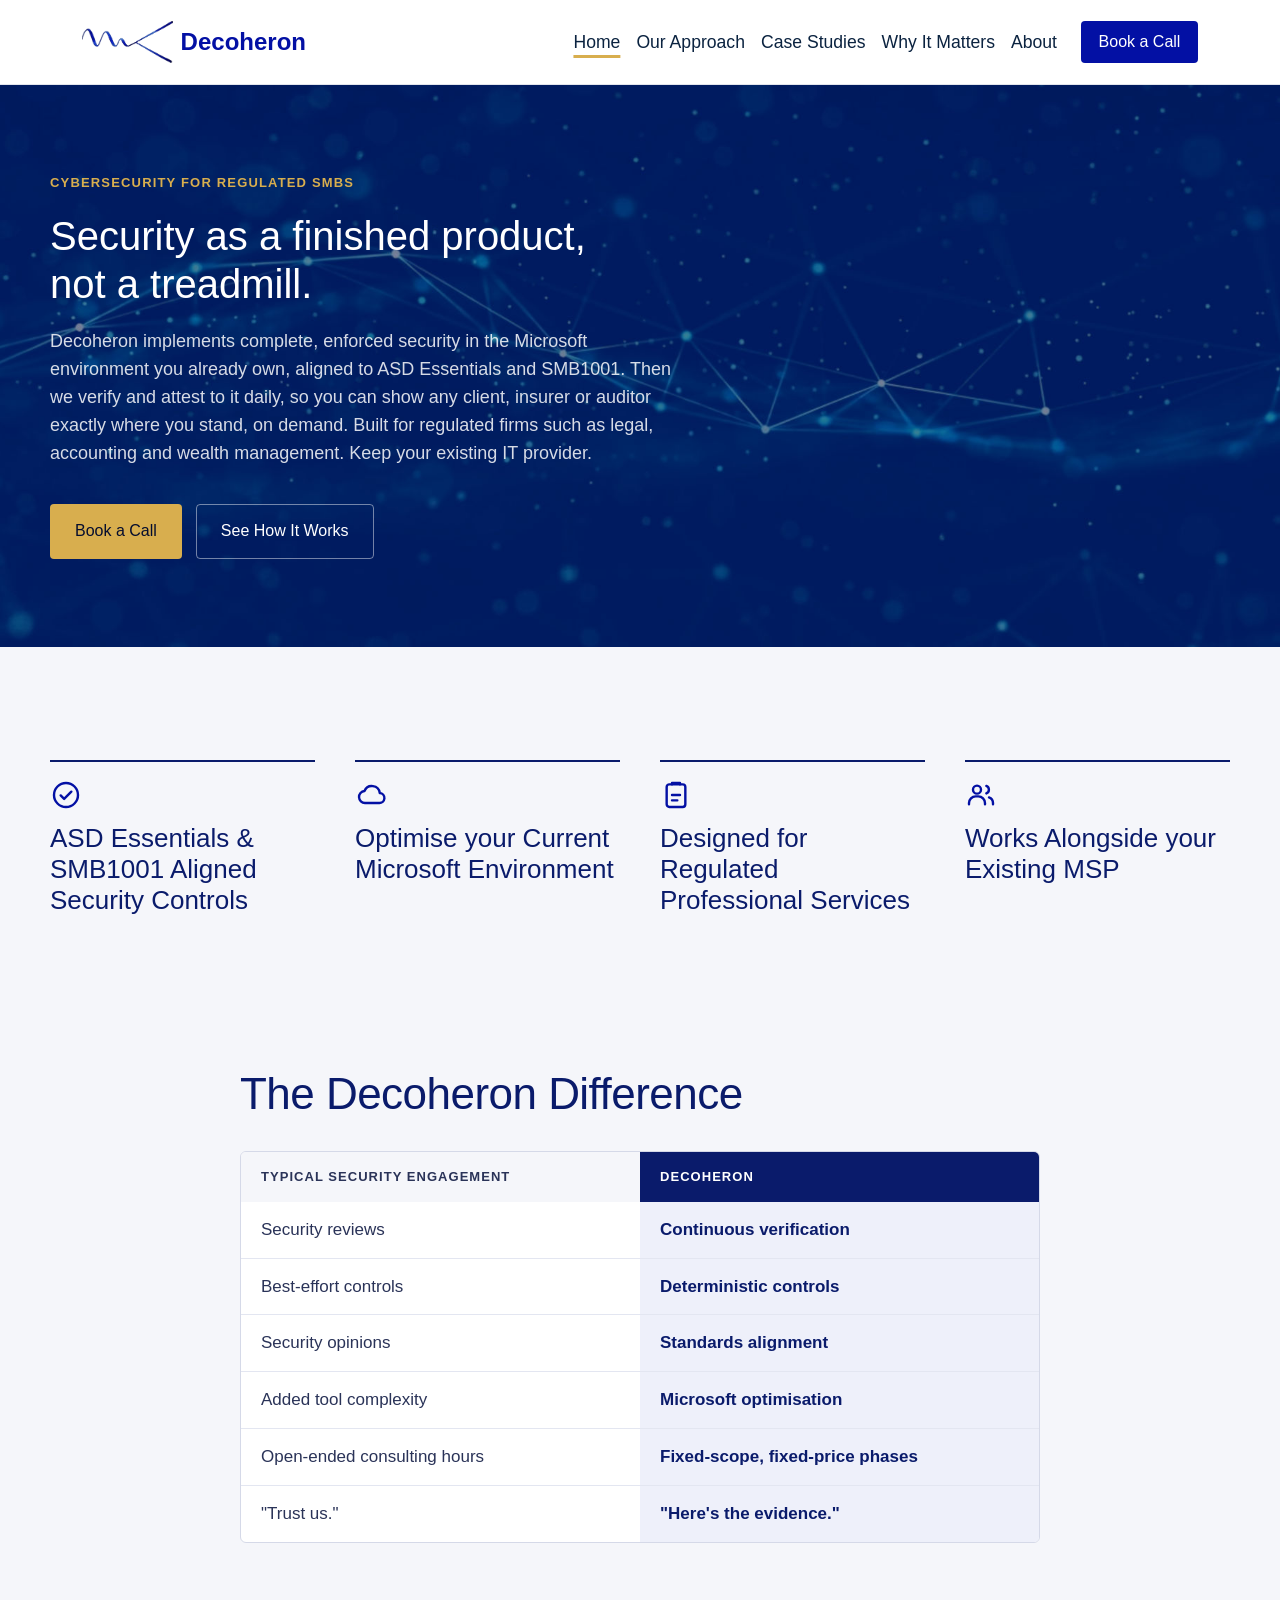
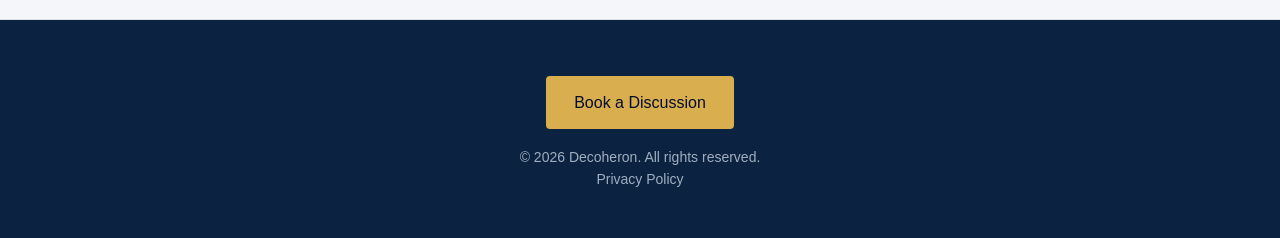
==== commit 56dc46e8: "Majot site update" ====
--- a/index.html
+++ b/index.html
@@ -1,3 +1,3 @@
-<!DOCTYPE html><html lang="en"><head><meta charset="UTF-8"><meta name="viewport" content="width=device-width, initial-scale=1.0"><title>Decoheron - Solutions-Focused Cyber Security &amp; Director Liability Reduction</title><meta charset="utf-8"><meta name="viewport" content="width=device-width, initial-scale=1, shrink-to-fit=no"><meta name="description" content="Liability-focused, deterministic cyber security provider in Melbourne."><meta name="author" content="info@decoheron.com"><title>Decoheron - Solutions-Focused Cyber Security &amp; Director Liability Reduction</title><link rel="icon" type="image/png" href="/favicon-96x96.png?v=20260821" sizes="96x96"><link rel="icon" type="image/svg+xml" href="/favicon.svg?v=20260821"><link rel="shortcut icon" href="/favicon.ico?v=20260821"><link rel="apple-touch-icon" sizes="180x180" href="/apple-touch-icon.png?v=20260821"><meta name="apple-mobile-web-app-title" content="Decoheron"><link rel="manifest" href="/site.webmanifest?v=20260821"><link rel="stylesheet" href="/assets/BaseLayout.BrOGPloh.css"></head><body class="d-flex flex-column min-vh-100 bg-dark"><nav class="navbar navbar-expand-lg navbar-cream sticky-top py-3" data-astro-cid-l7arcky5><div class="container" data-astro-cid-l7arcky5><a class="navbar-brand d-flex align-items-center gap-2 fw-bold fs-4" href="/" data-astro-cid-l7arcky5><img src="/assets/d_logo.DapiBBcV_py7vU.webp" alt="Decoheron Logo" loading="eager" data-astro-cid-l7arcky5="true" decoding="async" width="479" height="222" class="img-fluid hero-logo"><span data-astro-cid-l7arcky5>Decoheron</span></a><button class="navbar-toggler border-0" type="button" data-bs-toggle="collapse" data-bs-target="#navbarNav" aria-controls="navbarNav" aria-expanded="false" aria-label="Toggle navigation" data-astro-cid-l7arcky5><span class="navbar-toggler-icon" data-astro-cid-l7arcky5></span></button><div class="collapse navbar-collapse" id="navbarNav" data-astro-cid-l7arcky5><ul class="navbar-nav ms-auto align-items-lg-center" data-astro-cid-l7arcky5><li class="nav-item" data-astro-cid-l7arcky5><a class="nav-link active" aria-current="page" href="/" data-astro-cid-l7arcky5>Home</a></li><li class="nav-item" data-astro-cid-l7arcky5><a class="nav-link" href="/liabilities" data-astro-cid-l7arcky5>Liabilities</a></li><!-- <li class="nav-item">
+<!DOCTYPE html><html lang="en"><head><meta charset="UTF-8"><meta name="viewport" content="width=device-width, initial-scale=1.0"><title>Decoheron - Outcome Focused Cyber Security</title><meta charset="utf-8"><meta name="viewport" content="width=device-width, initial-scale=1, shrink-to-fit=no"><meta name="description" content="Liability-focused, deterministic cyber security provider in Melbourne."><meta name="author" content="info@decoheron.com"><title>Decoheron - Outcome Focused Cyber Security</title><link rel="icon" type="image/png" href="/favicon-96x96.png?v=20260821" sizes="96x96"><link rel="icon" type="image/svg+xml" href="/favicon.svg?v=20260821"><link rel="shortcut icon" href="/favicon.ico?v=20260821"><link rel="apple-touch-icon" sizes="180x180" href="/apple-touch-icon.png?v=20260821"><meta name="apple-mobile-web-app-title" content="Decoheron"><link rel="manifest" href="/site.webmanifest?v=20260821"><link rel="stylesheet" href="/assets/BaseLayout.CJnCNWrG.css"><link rel="stylesheet" href="/assets/index.ChbpD0Ct.css"></head><body class="d-flex flex-column min-vh-100 bg-dark"><nav class="navbar navbar-expand-lg navbar-cream sticky-top py-3" data-astro-cid-l7arcky5><div class="container" data-astro-cid-l7arcky5><a class="navbar-brand d-flex align-items-center gap-2 fw-bold fs-4" href="/" data-astro-cid-l7arcky5><img src="/assets/d_logo.DapiBBcV_py7vU.webp" alt="Decoheron Logo" loading="eager" data-astro-cid-l7arcky5="true" decoding="async" width="479" height="222" class="img-fluid hero-logo"><span data-astro-cid-l7arcky5>Decoheron</span></a><button class="navbar-toggler border-0" type="button" data-bs-toggle="collapse" data-bs-target="#navbarNav" aria-controls="navbarNav" aria-expanded="false" aria-label="Toggle navigation" data-astro-cid-l7arcky5><span class="navbar-toggler-icon" data-astro-cid-l7arcky5></span></button><div class="collapse navbar-collapse" id="navbarNav" data-astro-cid-l7arcky5><ul class="navbar-nav ms-auto align-items-lg-center" data-astro-cid-l7arcky5><li class="nav-item" data-astro-cid-l7arcky5><a class="nav-link active" aria-current="page" href="/" data-astro-cid-l7arcky5>Home</a></li><!-- <li class="nav-item">
                     <a class:list={['nav-link', { active: pathname.startsWith('/liabilities') }]} aria-current={pathname.startsWith('/liabilities') ? 'page' : undefined} href="/industries">Industries</a>
-                </li> --><li class="nav-item" data-astro-cid-l7arcky5><a class="nav-link" href="/solution" data-astro-cid-l7arcky5>Solution</a></li><li class="nav-item" data-astro-cid-l7arcky5><a class="nav-link" href="/about" data-astro-cid-l7arcky5>About</a></li><li class="nav-item ms-lg-3 mt-2 mt-lg-0" data-astro-cid-l7arcky5><a class="btn btn-primary px-4" href="#briefing" data-astro-cid-l7arcky5>Book a Discussion</a></li></ul></div></div></nav><main class="paper-grain-overlay"><header class="py-5"><div class="container py-4"><div class="row gy-4 align-items-start"><div class="col-lg-5"><span class="badge bg-primary mb-3 px-3 py-2 text-uppercase fs-6">Liability Reduction, not technical complexity</span><h1 class="display-5 fw-bold text-primary mb-4">Shield Your Business.<br>Protect Your Board.</h1></div><div class="col-lg-7"><p class="lead text-subtle mb-4 fs-5"><!-- We replace security confusion with a single, clear outcome: underwriter-aligned control architecture tailored to your business. By implementing concrete safeguards that satisfy government-backed standards rather than relying on bloated tech stacks, we ensure your controls withstand both regulatory and insurance scrutiny. You gain maximum coverage integrity, reduced premium friction, and defensible board protection. -->We replace the confusion and complexity of security with a single, clear outcome: controls your board can point to, evidenced and audit-ready, whoever's asking. Instead of selling you new tools, we turn the Microsoft security you already own into controls that satisfy regulators, insurers, and your largest clients. The result is fewer disputed claims, less audit friction, and a defensible position for your board.</p><ul class="list-unstyled hero-value-list"><li class="d-flex mb-3 align-items-start"><!--     <span class="square-bullet me-3">■</span> --><span class="square-bullet me-3">●</span><div><strong>Regulatory Defensibility:</strong> Controls mapped directly to the obligations your business is actually subject to, evidenced and ready for examination.</div></li><li class="d-flex mb-3 align-items-start"><span class="square-bullet me-3">●</span><div><strong>Evidentiary Risk:</strong> Attestations you can make truthfully, so a technical gap doesn't void the payout when you need it.</div></li><li class="d-flex align-items-start"><span class="square-bullet me-3">●</span><div><strong>Outcome-Focused:</strong> Deterministic control enforcement, meaning a control either works or it doesn't. No estimates, no maturity opinions, no alert noise.</div></li></ul><p class="lead text-subtle mb-4 fs-6">Certainty, not probability. That's what a board can point to.</p></div></div><div class="row justify-content-center mt-5"></div><div class="row justify-content-center mt-5"><div class="col-auto"><a href="/liabilities" class="btn btn-outline-navy btn-lg px-4">Understand Your Liability</a></div><div class="col-auto"><a href="/solution" class="btn btn-outline-navy btn-lg px-4">Understand Our Solution</a></div></div></div></header><section id="briefing" class="py-5 bg-dark text-white" style><div class="container py-4"><div class="row justify-content-center"><div class="col-lg-8 text-center"><h2 class="mb-3">Request a Discussion</h2><p class="text-subtle-light mb-4">Let's discuss how your current posture measures up against legal obligations, insurance mandates, and core controls.</p><div id="form-result" class="mb-4 d-none"></div><form id="briefing-form" class="row g-3 text-start"><input type="hidden" name="access_key" value="e4e88509-f505-4f2e-a630-6c46a250e380"><input type="hidden" name="subject" value="New Discussion Request"><input type="checkbox" name="botcheck" class="d-none" style="display: none;"><div class="col-md-6"><label for="name" class="form-label">Name</label><input type="text" name="name" class="form-control" id="name" autocomplete="name" placeholder="John Doe" required></div><div class="col-md-6"><label for="email" class="form-label">Email</label><input type="email" name="email" class="form-control" id="email" autocomplete="email" placeholder="john@company.com" required></div><div class="col-12"><label for="company" class="form-label">Company</label><input type="text" name="company" class="form-control" id="company" autocomplete="organisation" placeholder="Company Name"></div><div class="col-12"><label for="notes" class="form-label">Areas of Concern (Optional - Do not include confidential information)</label><textarea name="message" class="form-control" id="notes" rows="3" placeholder="e.g., Cyber insurance requirements"></textarea></div><div class="col-12 text-center mt-4"><button type="submit" id="submit-btn" class="btn btn-primary btn-lg px-5">Submit</button></div></form></div></div></div></section><script type="module">var e=document.getElementById(`briefing-form`),t=document.getElementById(`form-result`),n=document.getElementById(`submit-btn`);e&&e.addEventListener(`submit`,function(r){r.preventDefault(),n.disabled=!0,n.innerHTML=`Sending...`;let i=new FormData(e),a=Object.fromEntries(i),o=JSON.stringify(a);fetch(`https://api.web3forms.com/submit`,{method:`POST`,headers:{"Content-Type":`application/json`,Accept:`application/json`},body:o}).then(async n=>{let r=await n.json();n.status==200?(t.className=`alert alert-success`,t.innerHTML=`Thank you. Your discussion request has been received. We will be in touch shortly.`,e.reset(),e.classList.add(`d-none`)):(t.className=`alert alert-danger`,t.innerHTML=r.message||`Something went wrong. Please try again.`)}).catch(()=>{t.className=`alert alert-danger`,t.innerHTML=`Unable to submit form. Please check your network connection.`}).finally(()=>{t.classList.remove(`d-none`),n.disabled=!1,n.innerHTML=`Book a Discussion`})});</script><script type="module">var e=document.querySelectorAll(`a[href="#briefing"]`),t=document.getElementById(`briefing`);t&&e.forEach(e=>{e.addEventListener(`click`,()=>{t.style.display=`block`,t.scrollIntoView({behavior:`smooth`})})});</script></main><footer class="py-4 bg-dark text-white border-top bs-secondary"><div class="container text-center"><small class="text-subtle-light">&copy; 2026 Decoheron. All rights reserved.<a class="nav-link active" aria-current="page" href="/privacy">Privacy Policy</a><br><!-- Built for pragmatic risk reduction. --></small></div></footer><script type="module" src="/assets/BaseLayout.astro_astro_type_script_index_0_lang.6x2dcqrK.js"></script></body></html>+                </li> --><li class="nav-item" data-astro-cid-l7arcky5><a class="nav-link" href="/solution" data-astro-cid-l7arcky5>Our Approach</a></li><li class="nav-item" data-astro-cid-l7arcky5><a class="nav-link" href="/case-studies" data-astro-cid-l7arcky5>Case Studies</a></li><li class="nav-item" data-astro-cid-l7arcky5><a class="nav-link" href="/liabilities" data-astro-cid-l7arcky5>Why It Matters</a></li><li class="nav-item" data-astro-cid-l7arcky5><a class="nav-link" href="/about" data-astro-cid-l7arcky5>About</a></li><!--                --><li class="nav-item nav-cta-item" data-astro-cid-l7arcky5><a class="nav-cta" href="#briefing" data-astro-cid-l7arcky5>Book a Call</a></li></ul></div></div></nav><main class="paper-grain-overlay"><section class="pg-hero pg-hero--home" aria-labelledby="dh-hero-title" data-astro-cid-lcdefpme><div class="dh-hero__inner" data-astro-cid-lcdefpme><div data-astro-cid-lcdefpme><p class="dh-eyebrow" data-astro-cid-lcdefpme>Cybersecurity for regulated SMBs</p><!-- Specialising in legal, accounting, and wealth management firms.--><h1 class="ph-hero__title" data-astro-cid-lcdefpme><span data-astro-cid-lcdefpme>Security as a finished product,</span><br data-astro-cid-lcdefpme><span data-astro-cid-lcdefpme>not a treadmill.</span></h1><p class="dh-hero__lede" data-astro-cid-lcdefpme>Decoheron implements complete, enforced security in the Microsoft environment you already own, aligned to ASD Essentials and SMB1001. Then we verify and attest to it daily, so you can show any client, insurer or auditor exactly where you stand, on demand. Built for regulated firms such as legal, accounting and wealth management. Keep your existing IT provider.</p><div class="dh-hero__actions" data-astro-cid-lcdefpme><a class="dh-btn dh-btn--primary" href="#briefing" data-astro-cid-lcdefpme>Book a Call</a><a class="dh-btn dh-btn--secondary" href="/solution" data-astro-cid-lcdefpme>See How It Works</a></div></div></div></section><section class="dh-section dh-section--paper" aria-labelledby="dh-diff-title" data-astro-cid-lcdefpme><div class="dh-wrap" data-astro-cid-lcdefpme><ul class="dh-pillars" data-astro-cid-lcdefpme><li class="dh-pillar" data-astro-cid-lcdefpme><span class="dh-pillar__icon" data-astro-cid-lcdefpme><svg viewBox="0 0 24 24" class="dh-ico" aria-hidden="true"><path d="M3 12a9 9 0 1 0 18 0 9 9 0 1 0 -18 0z"/><path d="M8 12.3l2.6 2.6L16 9.5"/></svg></span><h3 class="dh-pillar__name" data-astro-cid-lcdefpme>ASD Essentials &amp; SMB1001 Aligned Security Controls</h3></li><li class="dh-pillar" data-astro-cid-lcdefpme><span class="dh-pillar__icon" data-astro-cid-lcdefpme><svg viewBox="0 0 24 24" class="dh-ico" aria-hidden="true"><path d="M7.5 18a4.5 4.5 0 0 1-.4-8.98A6 6 0 0 1 18.6 10.5 3.75 3.75 0 0 1 18 18z"/></svg></span><h3 class="dh-pillar__name" data-astro-cid-lcdefpme>Optimise your Current Microsoft Environment</h3></li><li class="dh-pillar" data-astro-cid-lcdefpme><span class="dh-pillar__icon" data-astro-cid-lcdefpme><svg viewBox="0 0 24 24" class="dh-ico" aria-hidden="true"><path d="M7 4h10a2 2 0 0 1 2 2v13a2 2 0 0 1 -2 2h-10a2 2 0 0 1 -2 -2v-13a2 2 0 0 1 2 -2z"/><path d="M9 4V3h6v1"/><path d="M9 12h6M9 16h4"/></svg></span><h3 class="dh-pillar__name" data-astro-cid-lcdefpme>Designed for Regulated Professional Services</h3></li><li class="dh-pillar" data-astro-cid-lcdefpme><span class="dh-pillar__icon" data-astro-cid-lcdefpme><svg viewBox="0 0 24 24" class="dh-ico" aria-hidden="true"><path d="M6 8a3 3 0 1 0 6 0 3 3 0 1 0 -6 0z"/><path d="M3 19v-1a5 5 0 0 1 5-5h2a5 5 0 0 1 5 5v1"/><path d="M16 5.2a3 3 0 0 1 0 5.6"/><path d="M21 19v-1a4.5 4.5 0 0 0-3-4.2"/></svg></span><h3 class="dh-pillar__name" data-astro-cid-lcdefpme>Works Alongside your Existing MSP</h3></li></ul></div></section><section class="dh-section dh-section--paper" aria-labelledby="dh-compare-title" data-astro-cid-lcdefpme><div class="dh-wrap dh-narrow" data-astro-cid-lcdefpme><h2 class="dh-h2" id="dh-compare-title" data-astro-cid-lcdefpme>The Decoheron Difference</h2><div class="dh-table-wrap" data-astro-cid-lcdefpme><table class="dh-table" data-astro-cid-lcdefpme><thead data-astro-cid-lcdefpme><tr data-astro-cid-lcdefpme><th scope="col" data-astro-cid-lcdefpme>Typical security engagement</th><th scope="col" data-astro-cid-lcdefpme>Decoheron</th></tr></thead><tbody data-astro-cid-lcdefpme><tr data-astro-cid-lcdefpme><td data-astro-cid-lcdefpme>Security reviews</td><th scope="row" data-astro-cid-lcdefpme>Continuous verification</th></tr><tr data-astro-cid-lcdefpme><td data-astro-cid-lcdefpme>Best-effort controls</td><th scope="row" data-astro-cid-lcdefpme>Deterministic controls</th></tr><tr data-astro-cid-lcdefpme><td data-astro-cid-lcdefpme>Security opinions</td><th scope="row" data-astro-cid-lcdefpme>Standards alignment</th></tr><tr data-astro-cid-lcdefpme><td data-astro-cid-lcdefpme>Added tool complexity</td><th scope="row" data-astro-cid-lcdefpme>Microsoft optimisation</th></tr><tr data-astro-cid-lcdefpme><td data-astro-cid-lcdefpme>Open-ended consulting hours</td><th scope="row" data-astro-cid-lcdefpme>Fixed-scope, fixed-price phases</th></tr><tr data-astro-cid-lcdefpme><td data-astro-cid-lcdefpme>&quot;Trust us.&quot;</td><th scope="row" data-astro-cid-lcdefpme>&quot;Here&#39;s the evidence.&quot;</th></tr></tbody></table></div></div></section><section id="briefing" class="py-5 bg-dark text-white" style="display: none;"><div class="container py-4"><div class="row justify-content-center"><div class="col-lg-8 text-center"><h2 class="mb-3">Request a Discussion</h2><p class="text-subtle-light mb-4">Let's discuss how your current posture measures up against legal obligations, insurance mandates, and core controls.</p><div id="form-result" class="mb-4 d-none"></div><form id="briefing-form" class="row g-3 text-start"><input type="hidden" name="access_key" value="e4e88509-f505-4f2e-a630-6c46a250e380"><input type="hidden" name="subject" value="New Discussion Request"><input type="checkbox" name="botcheck" class="d-none" style="display: none;"><div class="col-md-6"><label for="name" class="form-label">Name</label><input type="text" name="name" class="form-control" id="name" autocomplete="name" placeholder="John Doe" required></div><div class="col-md-6"><label for="email" class="form-label">Email</label><input type="email" name="email" class="form-control" id="email" autocomplete="email" placeholder="john@company.com" required></div><div class="col-12"><label for="company" class="form-label">Company</label><input type="text" name="company" class="form-control" id="company" autocomplete="organisation" placeholder="Company Name"></div><div class="col-12"><label for="notes" class="form-label">Areas of Concern (Optional - Do not include confidential information)</label><textarea name="message" class="form-control" id="notes" rows="3" placeholder="e.g., Cyber insurance requirements"></textarea></div><div class="col-12 text-center mt-4"><button type="submit" id="submit-btn" class="btn btn-primary btn-lg px-5">Submit</button></div></form></div></div></div></section><script type="module">var e=document.getElementById(`briefing-form`),t=document.getElementById(`form-result`),n=document.getElementById(`submit-btn`);e&&e.addEventListener(`submit`,function(r){r.preventDefault(),n.disabled=!0,n.innerHTML=`Sending...`;let i=new FormData(e),a=Object.fromEntries(i),o=JSON.stringify(a);fetch(`https://api.web3forms.com/submit`,{method:`POST`,headers:{"Content-Type":`application/json`,Accept:`application/json`},body:o}).then(async n=>{let r=await n.json();n.status==200?(t.className=`alert alert-success`,t.innerHTML=`Thank you. Your discussion request has been received. We will be in touch shortly.`,e.reset(),e.classList.add(`d-none`)):(t.className=`alert alert-danger`,t.innerHTML=r.message||`Something went wrong. Please try again.`)}).catch(()=>{t.className=`alert alert-danger`,t.innerHTML=`Unable to submit form. Please check your network connection.`}).finally(()=>{t.classList.remove(`d-none`),n.disabled=!1,n.innerHTML=`Book a Discussion`})});</script><script type="module">var e=document.querySelectorAll(`a[href="#briefing"]`),t=document.getElementById(`briefing`);t&&e.forEach(e=>{e.addEventListener(`click`,()=>{t.style.display=`block`,t.scrollIntoView({behavior:`smooth`})})});</script></main><footer class="py-4 bg-dark text-white border-top bs-secondary" data-astro-cid-jo6i4kqk><div class="container text-center" data-astro-cid-jo6i4kqk><div class="cta__inner" data-astro-cid-jo6i4kqk><a href="#briefing" class="cta__button" data-astro-cid-jo6i4kqk>Book a Discussion</a></div><small class="text-subtle-light" data-astro-cid-jo6i4kqk>&copy; 2026 Decoheron. All rights reserved.<a class="nav-link active" aria-current="page" href="/privacy" data-astro-cid-jo6i4kqk>Privacy Policy</a><br data-astro-cid-jo6i4kqk><!-- Built for pragmatic risk reduction. --></small></div></footer><script type="module" src="/assets/BaseLayout.astro_astro_type_script_index_0_lang.DYXKPJEf.js"></script></body></html>
--- a/assets/BaseLayout.CJnCNWrG.css
+++ b/assets/BaseLayout.CJnCNWrG.css
@@ -0,0 +1 @@
+:root,[data-bs-theme=light]{--bs-blue:#0d6efd;--bs-indigo:#6610f2;--bs-purple:#6f42c1;--bs-pink:#d63384;--bs-red:#dc3545;--bs-orange:#fd7e14;--bs-yellow:#ffc107;--bs-green:#198754;--bs-teal:#20c997;--bs-cyan:#0dcaf0;--bs-black:#000;--bs-white:#fff;--bs-gray:#6c757d;--bs-gray-dark:#343a40;--bs-gray-100:#f8f9fa;--bs-gray-200:#e9ecef;--bs-gray-300:#dee2e6;--bs-gray-400:#ced4da;--bs-gray-500:#adb5bd;--bs-gray-600:#6c757d;--bs-gray-700:#495057;--bs-gray-800:#343a40;--bs-gray-900:#212529;--bs-primary:#0d6efd;--bs-secondary:#6c757d;--bs-success:#198754;--bs-info:#0dcaf0;--bs-warning:#ffc107;--bs-danger:#dc3545;--bs-light:#f8f9fa;--bs-dark:#212529;--bs-primary-rgb:13,110,253;--bs-secondary-rgb:108,117,125;--bs-success-rgb:25,135,84;--bs-info-rgb:13,202,240;--bs-warning-rgb:255,193,7;--bs-danger-rgb:220,53,69;--bs-light-rgb:248,249,250;--bs-dark-rgb:33,37,41;--bs-primary-text-emphasis:#052c65;--bs-secondary-text-emphasis:#2b2f32;--bs-success-text-emphasis:#0a3622;--bs-info-text-emphasis:#055160;--bs-warning-text-emphasis:#664d03;--bs-danger-text-emphasis:#58151c;--bs-light-text-emphasis:#495057;--bs-dark-text-emphasis:#495057;--bs-primary-bg-subtle:#cfe2ff;--bs-secondary-bg-subtle:#e2e3e5;--bs-success-bg-subtle:#d1e7dd;--bs-info-bg-subtle:#cff4fc;--bs-warning-bg-subtle:#fff3cd;--bs-danger-bg-subtle:#f8d7da;--bs-light-bg-subtle:#fcfcfd;--bs-dark-bg-subtle:#ced4da;--bs-primary-border-subtle:#9ec5fe;--bs-secondary-border-subtle:#c4c8cb;--bs-success-border-subtle:#a3cfbb;--bs-info-border-subtle:#9eeaf9;--bs-warning-border-subtle:#ffe69c;--bs-danger-border-subtle:#f1aeb5;--bs-light-border-subtle:#e9ecef;--bs-dark-border-subtle:#adb5bd;--bs-white-rgb:255,255,255;--bs-black-rgb:0,0,0;--bs-font-sans-serif:system-ui,-apple-system,"Segoe UI",Roboto,"Helvetica Neue","Noto Sans","Liberation Sans",Arial,sans-serif,"Apple Color Emoji","Segoe UI Emoji","Segoe UI Symbol","Noto Color Emoji";--bs-font-monospace:SFMono-Regular,Menlo,Monaco,Consolas,"Liberation Mono","Courier New",monospace;--bs-gradient:linear-gradient(180deg, #ffffff26, #fff0);--bs-body-font-family:var(--bs-font-sans-serif);--bs-body-font-size:1rem;--bs-body-font-weight:400;--bs-body-line-height:1.5;--bs-body-color:#212529;--bs-body-color-rgb:33,37,41;--bs-body-bg:#fff;--bs-body-bg-rgb:255,255,255;--bs-emphasis-color:#000;--bs-emphasis-color-rgb:0,0,0;--bs-secondary-color:#212529bf;--bs-secondary-color-rgb:33,37,41;--bs-secondary-bg:#e9ecef;--bs-secondary-bg-rgb:233,236,239;--bs-tertiary-color:#21252980;--bs-tertiary-color-rgb:33,37,41;--bs-tertiary-bg:#f8f9fa;--bs-tertiary-bg-rgb:248,249,250;--bs-heading-color:inherit;--bs-link-color:#0d6efd;--bs-link-color-rgb:13,110,253;--bs-link-decoration:underline;--bs-link-hover-color:#0a58ca;--bs-link-hover-color-rgb:10,88,202;--bs-code-color:#d63384;--bs-highlight-color:#212529;--bs-highlight-bg:#fff3cd;--bs-border-width:1px;--bs-border-style:solid;--bs-border-color:#dee2e6;--bs-border-color-translucent:#0000002d;--bs-border-radius:.375rem;--bs-border-radius-sm:.25rem;--bs-border-radius-lg:.5rem;--bs-border-radius-xl:1rem;--bs-border-radius-xxl:2rem;--bs-border-radius-2xl:var(--bs-border-radius-xxl);--bs-border-radius-pill:50rem;--bs-box-shadow:0 .5rem 1rem #00000026;--bs-box-shadow-sm:0 .125rem .25rem #00000013;--bs-box-shadow-lg:0 1rem 3rem #0000002d;--bs-box-shadow-inset:inset 0 1px 2px #00000013;--bs-focus-ring-width:.25rem;--bs-focus-ring-opacity:.25;--bs-focus-ring-color:#0d6efd40;--bs-form-valid-color:#198754;--bs-form-valid-border-color:#198754;--bs-form-invalid-color:#dc3545;--bs-form-invalid-border-color:#dc3545}[data-bs-theme=dark]{color-scheme:dark;--bs-body-color:#dee2e6;--bs-body-color-rgb:222,226,230;--bs-body-bg:#212529;--bs-body-bg-rgb:33,37,41;--bs-emphasis-color:#fff;--bs-emphasis-color-rgb:255,255,255;--bs-secondary-color:#dee2e6bf;--bs-secondary-color-rgb:222,226,230;--bs-secondary-bg:#343a40;--bs-secondary-bg-rgb:52,58,64;--bs-tertiary-color:#dee2e680;--bs-tertiary-color-rgb:222,226,230;--bs-tertiary-bg:#2b3035;--bs-tertiary-bg-rgb:43,48,53;--bs-primary-text-emphasis:#6ea8fe;--bs-secondary-text-emphasis:#a7acb1;--bs-success-text-emphasis:#75b798;--bs-info-text-emphasis:#6edff6;--bs-warning-text-emphasis:#ffda6a;--bs-danger-text-emphasis:#ea868f;--bs-light-text-emphasis:#f8f9fa;--bs-dark-text-emphasis:#dee2e6;--bs-primary-bg-subtle:#031633;--bs-secondary-bg-subtle:#161719;--bs-success-bg-subtle:#051b11;--bs-info-bg-subtle:#032830;--bs-warning-bg-subtle:#332701;--bs-danger-bg-subtle:#2c0b0e;--bs-light-bg-subtle:#343a40;--bs-dark-bg-subtle:#1a1d20;--bs-primary-border-subtle:#084298;--bs-secondary-border-subtle:#41464b;--bs-success-border-subtle:#0f5132;--bs-info-border-subtle:#087990;--bs-warning-border-subtle:#997404;--bs-danger-border-subtle:#842029;--bs-light-border-subtle:#495057;--bs-dark-border-subtle:#343a40;--bs-heading-color:inherit;--bs-link-color:#6ea8fe;--bs-link-hover-color:#8bb9fe;--bs-link-color-rgb:110,168,254;--bs-link-hover-color-rgb:139,185,254;--bs-code-color:#e685b5;--bs-highlight-color:#dee2e6;--bs-highlight-bg:#664d03;--bs-border-color:#495057;--bs-border-color-translucent:#ffffff26;--bs-form-valid-color:#75b798;--bs-form-valid-border-color:#75b798;--bs-form-invalid-color:#ea868f;--bs-form-invalid-border-color:#ea868f}*,:after,:before{box-sizing:border-box}@media (prefers-reduced-motion:no-preference){:root{scroll-behavior:smooth}}body{font-family:var(--bs-body-font-family);font-size:var(--bs-body-font-size);font-weight:var(--bs-body-font-weight);line-height:var(--bs-body-line-height);color:var(--bs-body-color);text-align:var(--bs-body-text-align);background-color:var(--bs-body-bg);-webkit-text-size-adjust:100%;-webkit-tap-highlight-color:transparent;margin:0}hr{color:inherit;border:0;border-top:var(--bs-border-width) solid;opacity:.25;margin:1rem 0}.h1,.h2,.h3,.h4,.h5,.h6,h1,h2,h3,h4,h5,h6{color:var(--bs-heading-color);margin-top:0;margin-bottom:.5rem;font-weight:500;line-height:1.2}.h1,h1{font-size:calc(1.375rem + 1.5vw)}@media (width>=1200px){.h1,h1{font-size:2.5rem}}.h2,h2{font-size:calc(1.325rem + .9vw)}@media (width>=1200px){.h2,h2{font-size:2rem}}.h3,h3{font-size:calc(1.3rem + .6vw)}@media (width>=1200px){.h3,h3{font-size:1.75rem}}.h4,h4{font-size:calc(1.275rem + .3vw)}@media (width>=1200px){.h4,h4{font-size:1.5rem}}.h5,h5{font-size:1.25rem}.h6,h6{font-size:1rem}p{margin-top:0;margin-bottom:1rem}abbr[title]{cursor:help;-webkit-text-decoration-skip-ink:none;text-decoration-skip-ink:none;text-decoration:underline dotted}address{font-style:normal;line-height:inherit;margin-bottom:1rem}ol,ul{padding-left:2rem}dl,ol,ul{margin-top:0;margin-bottom:1rem}ol ol,ol ul,ul ol,ul ul{margin-bottom:0}dt{font-weight:700}dd{margin-bottom:.5rem;margin-left:0}blockquote{margin:0 0 1rem}b,strong{font-weight:bolder}.small,small{font-size:.875em}.mark,mark{color:var(--bs-highlight-color);background-color:var(--bs-highlight-bg);padding:.1875em}sub,sup{vertical-align:baseline;font-size:.75em;line-height:0;position:relative}sub{bottom:-.25em}sup{top:-.5em}a{color:rgba(var(--bs-link-color-rgb),var(--bs-link-opacity,1));text-decoration:underline}a:hover{--bs-link-color-rgb:var(--bs-link-hover-color-rgb)}a:not([href]):not([class]),a:not([href]):not([class]):hover{color:inherit;text-decoration:none}code,kbd,pre,samp{font-family:var(--bs-font-monospace);font-size:1em}pre{margin-top:0;margin-bottom:1rem;font-size:.875em;display:block;overflow:auto}pre code{font-size:inherit;color:inherit;word-break:normal}code{color:var(--bs-code-color);word-wrap:break-word;font-size:.875em}a>code{color:inherit}kbd{color:var(--bs-body-bg);background-color:var(--bs-body-color);border-radius:.25rem;padding:.1875rem .375rem;font-size:.875em}kbd kbd{padding:0;font-size:1em}figure{margin:0 0 1rem}img,svg{vertical-align:middle}table{caption-side:bottom;border-collapse:collapse}caption{color:var(--bs-secondary-color);text-align:left;padding-top:.5rem;padding-bottom:.5rem}th{text-align:inherit;text-align:-webkit-match-parent}tbody,td,tfoot,th,thead,tr{border-color:inherit;border-style:solid;border-width:0}label{display:inline-block}button{border-radius:0}button:focus:not(:focus-visible){outline:0}button,input,optgroup,select,textarea{font-family:inherit;font-size:inherit;line-height:inherit;margin:0}button,select{text-transform:none}[role=button]{cursor:pointer}select{word-wrap:normal}select:disabled{opacity:1}[list]:not([type=date]):not([type=datetime-local]):not([type=month]):not([type=week]):not([type=time])::-webkit-calendar-picker-indicator{display:none!important}[type=button],[type=reset],[type=submit],button{-webkit-appearance:button}[type=button]:not(:disabled),[type=reset]:not(:disabled),[type=submit]:not(:disabled),button:not(:disabled){cursor:pointer}::-moz-focus-inner{border-style:none;padding:0}textarea{resize:vertical}fieldset{border:0;min-width:0;margin:0;padding:0}legend{float:left;width:100%;line-height:inherit;margin-bottom:.5rem;padding:0;font-size:calc(1.275rem + .3vw)}@media (width>=1200px){legend{font-size:1.5rem}}legend+*{clear:left}::-webkit-datetime-edit-day-field,::-webkit-datetime-edit-fields-wrapper,::-webkit-datetime-edit-hour-field,::-webkit-datetime-edit-minute,::-webkit-datetime-edit-month-field,::-webkit-datetime-edit-text,::-webkit-datetime-edit-year-field{padding:0}::-webkit-inner-spin-button{height:auto}[type=search]{-webkit-appearance:textfield;outline-offset:-2px}[type=search]::-webkit-search-cancel-button{cursor:pointer;filter:grayscale()}::-webkit-search-decoration{-webkit-appearance:none}::-webkit-color-swatch-wrapper{padding:0}::-webkit-file-upload-button{font:inherit;-webkit-appearance:button}::file-selector-button{font:inherit;-webkit-appearance:button}output{display:inline-block}iframe{border:0}summary{cursor:pointer;display:list-item}progress{vertical-align:baseline}[hidden]{display:none!important}.lead{font-size:1.25rem;font-weight:300}.display-1{font-size:calc(1.625rem + 4.5vw);font-weight:300;line-height:1.2}@media (width>=1200px){.display-1{font-size:5rem}}.display-2{font-size:calc(1.575rem + 3.9vw);font-weight:300;line-height:1.2}@media (width>=1200px){.display-2{font-size:4.5rem}}.display-3{font-size:calc(1.525rem + 3.3vw);font-weight:300;line-height:1.2}@media (width>=1200px){.display-3{font-size:4rem}}.display-4{font-size:calc(1.475rem + 2.7vw);font-weight:300;line-height:1.2}@media (width>=1200px){.display-4{font-size:3.5rem}}.display-5{font-size:calc(1.425rem + 2.1vw);font-weight:300;line-height:1.2}@media (width>=1200px){.display-5{font-size:3rem}}.display-6{font-size:calc(1.375rem + 1.5vw);font-weight:300;line-height:1.2}@media (width>=1200px){.display-6{font-size:2.5rem}}.list-unstyled,.list-inline{padding-left:0;list-style:none}.list-inline-item{display:inline-block}.list-inline-item:not(:last-child){margin-right:.5rem}.initialism{text-transform:uppercase;font-size:.875em}.blockquote{margin-bottom:1rem;font-size:1.25rem}.blockquote>:last-child{margin-bottom:0}.blockquote-footer{color:#6c757d;margin-top:-1rem;margin-bottom:1rem;font-size:.875em}.blockquote-footer:before{content:"— "}.img-fluid{max-width:100%;height:auto}.img-thumbnail{background-color:var(--bs-body-bg);border:var(--bs-border-width) solid var(--bs-border-color);border-radius:var(--bs-border-radius);max-width:100%;height:auto;padding:.25rem}.figure{display:inline-block}.figure-img{margin-bottom:.5rem;line-height:1}.figure-caption{color:var(--bs-secondary-color);font-size:.875em}.container,.container-fluid,.container-lg,.container-md,.container-sm,.container-xl,.container-xxl{--bs-gutter-x:1.5rem;--bs-gutter-y:0;width:100%;padding-right:calc(var(--bs-gutter-x) * .5);padding-left:calc(var(--bs-gutter-x) * .5);margin-left:auto;margin-right:auto}@media (width>=576px){.container,.container-sm{max-width:540px}}@media (width>=768px){.container,.container-md,.container-sm{max-width:720px}}@media (width>=992px){.container,.container-lg,.container-md,.container-sm{max-width:960px}}@media (width>=1200px){.container,.container-lg,.container-md,.container-sm,.container-xl{max-width:1140px}}@media (width>=1400px){.container,.container-lg,.container-md,.container-sm,.container-xl,.container-xxl{max-width:1320px}}:root{--bs-breakpoint-xs:0;--bs-breakpoint-sm:576px;--bs-breakpoint-md:768px;--bs-breakpoint-lg:992px;--bs-breakpoint-xl:1200px;--bs-breakpoint-xxl:1400px}.row{--bs-gutter-x:1.5rem;--bs-gutter-y:0;margin-top:calc(-1 * var(--bs-gutter-y));margin-right:calc(-.5 * var(--bs-gutter-x));margin-left:calc(-.5 * var(--bs-gutter-x));flex-wrap:wrap;display:flex}.row>*{width:100%;max-width:100%;padding-right:calc(var(--bs-gutter-x) * .5);padding-left:calc(var(--bs-gutter-x) * .5);margin-top:var(--bs-gutter-y);flex-shrink:0}.col{flex:1 0 0}.row-cols-auto>*{flex:none;width:auto}.row-cols-1>*{flex:none;width:100%}.row-cols-2>*{flex:none;width:50%}.row-cols-3>*{flex:none;width:33.3333%}.row-cols-4>*{flex:none;width:25%}.row-cols-5>*{flex:none;width:20%}.row-cols-6>*{flex:none;width:16.6667%}.col-auto{flex:none;width:auto}.col-1{flex:none;width:8.33333%}.col-2{flex:none;width:16.6667%}.col-3{flex:none;width:25%}.col-4{flex:none;width:33.3333%}.col-5{flex:none;width:41.6667%}.col-6{flex:none;width:50%}.col-7{flex:none;width:58.3333%}.col-8{flex:none;width:66.6667%}.col-9{flex:none;width:75%}.col-10{flex:none;width:83.3333%}.col-11{flex:none;width:91.6667%}.col-12{flex:none;width:100%}.offset-1{margin-left:8.33333%}.offset-2{margin-left:16.6667%}.offset-3{margin-left:25%}.offset-4{margin-left:33.3333%}.offset-5{margin-left:41.6667%}.offset-6{margin-left:50%}.offset-7{margin-left:58.3333%}.offset-8{margin-left:66.6667%}.offset-9{margin-left:75%}.offset-10{margin-left:83.3333%}.offset-11{margin-left:91.6667%}.g-0,.gx-0{--bs-gutter-x:0}.g-0,.gy-0{--bs-gutter-y:0}.g-1,.gx-1{--bs-gutter-x:.25rem}.g-1,.gy-1{--bs-gutter-y:.25rem}.g-2,.gx-2{--bs-gutter-x:.5rem}.g-2,.gy-2{--bs-gutter-y:.5rem}.g-3,.gx-3{--bs-gutter-x:1rem}.g-3,.gy-3{--bs-gutter-y:1rem}.g-4,.gx-4{--bs-gutter-x:1.5rem}.g-4,.gy-4{--bs-gutter-y:1.5rem}.g-5,.gx-5{--bs-gutter-x:3rem}.g-5,.gy-5{--bs-gutter-y:3rem}@media (width>=576px){.col-sm{flex:1 0 0}.row-cols-sm-auto>*{flex:none;width:auto}.row-cols-sm-1>*{flex:none;width:100%}.row-cols-sm-2>*{flex:none;width:50%}.row-cols-sm-3>*{flex:none;width:33.3333%}.row-cols-sm-4>*{flex:none;width:25%}.row-cols-sm-5>*{flex:none;width:20%}.row-cols-sm-6>*{flex:none;width:16.6667%}.col-sm-auto{flex:none;width:auto}.col-sm-1{flex:none;width:8.33333%}.col-sm-2{flex:none;width:16.6667%}.col-sm-3{flex:none;width:25%}.col-sm-4{flex:none;width:33.3333%}.col-sm-5{flex:none;width:41.6667%}.col-sm-6{flex:none;width:50%}.col-sm-7{flex:none;width:58.3333%}.col-sm-8{flex:none;width:66.6667%}.col-sm-9{flex:none;width:75%}.col-sm-10{flex:none;width:83.3333%}.col-sm-11{flex:none;width:91.6667%}.col-sm-12{flex:none;width:100%}.offset-sm-0{margin-left:0}.offset-sm-1{margin-left:8.33333%}.offset-sm-2{margin-left:16.6667%}.offset-sm-3{margin-left:25%}.offset-sm-4{margin-left:33.3333%}.offset-sm-5{margin-left:41.6667%}.offset-sm-6{margin-left:50%}.offset-sm-7{margin-left:58.3333%}.offset-sm-8{margin-left:66.6667%}.offset-sm-9{margin-left:75%}.offset-sm-10{margin-left:83.3333%}.offset-sm-11{margin-left:91.6667%}.g-sm-0,.gx-sm-0{--bs-gutter-x:0}.g-sm-0,.gy-sm-0{--bs-gutter-y:0}.g-sm-1,.gx-sm-1{--bs-gutter-x:.25rem}.g-sm-1,.gy-sm-1{--bs-gutter-y:.25rem}.g-sm-2,.gx-sm-2{--bs-gutter-x:.5rem}.g-sm-2,.gy-sm-2{--bs-gutter-y:.5rem}.g-sm-3,.gx-sm-3{--bs-gutter-x:1rem}.g-sm-3,.gy-sm-3{--bs-gutter-y:1rem}.g-sm-4,.gx-sm-4{--bs-gutter-x:1.5rem}.g-sm-4,.gy-sm-4{--bs-gutter-y:1.5rem}.g-sm-5,.gx-sm-5{--bs-gutter-x:3rem}.g-sm-5,.gy-sm-5{--bs-gutter-y:3rem}}@media (width>=768px){.col-md{flex:1 0 0}.row-cols-md-auto>*{flex:none;width:auto}.row-cols-md-1>*{flex:none;width:100%}.row-cols-md-2>*{flex:none;width:50%}.row-cols-md-3>*{flex:none;width:33.3333%}.row-cols-md-4>*{flex:none;width:25%}.row-cols-md-5>*{flex:none;width:20%}.row-cols-md-6>*{flex:none;width:16.6667%}.col-md-auto{flex:none;width:auto}.col-md-1{flex:none;width:8.33333%}.col-md-2{flex:none;width:16.6667%}.col-md-3{flex:none;width:25%}.col-md-4{flex:none;width:33.3333%}.col-md-5{flex:none;width:41.6667%}.col-md-6{flex:none;width:50%}.col-md-7{flex:none;width:58.3333%}.col-md-8{flex:none;width:66.6667%}.col-md-9{flex:none;width:75%}.col-md-10{flex:none;width:83.3333%}.col-md-11{flex:none;width:91.6667%}.col-md-12{flex:none;width:100%}.offset-md-0{margin-left:0}.offset-md-1{margin-left:8.33333%}.offset-md-2{margin-left:16.6667%}.offset-md-3{margin-left:25%}.offset-md-4{margin-left:33.3333%}.offset-md-5{margin-left:41.6667%}.offset-md-6{margin-left:50%}.offset-md-7{margin-left:58.3333%}.offset-md-8{margin-left:66.6667%}.offset-md-9{margin-left:75%}.offset-md-10{margin-left:83.3333%}.offset-md-11{margin-left:91.6667%}.g-md-0,.gx-md-0{--bs-gutter-x:0}.g-md-0,.gy-md-0{--bs-gutter-y:0}.g-md-1,.gx-md-1{--bs-gutter-x:.25rem}.g-md-1,.gy-md-1{--bs-gutter-y:.25rem}.g-md-2,.gx-md-2{--bs-gutter-x:.5rem}.g-md-2,.gy-md-2{--bs-gutter-y:.5rem}.g-md-3,.gx-md-3{--bs-gutter-x:1rem}.g-md-3,.gy-md-3{--bs-gutter-y:1rem}.g-md-4,.gx-md-4{--bs-gutter-x:1.5rem}.g-md-4,.gy-md-4{--bs-gutter-y:1.5rem}.g-md-5,.gx-md-5{--bs-gutter-x:3rem}.g-md-5,.gy-md-5{--bs-gutter-y:3rem}}@media (width>=992px){.col-lg{flex:1 0 0}.row-cols-lg-auto>*{flex:none;width:auto}.row-cols-lg-1>*{flex:none;width:100%}.row-cols-lg-2>*{flex:none;width:50%}.row-cols-lg-3>*{flex:none;width:33.3333%}.row-cols-lg-4>*{flex:none;width:25%}.row-cols-lg-5>*{flex:none;width:20%}.row-cols-lg-6>*{flex:none;width:16.6667%}.col-lg-auto{flex:none;width:auto}.col-lg-1{flex:none;width:8.33333%}.col-lg-2{flex:none;width:16.6667%}.col-lg-3{flex:none;width:25%}.col-lg-4{flex:none;width:33.3333%}.col-lg-5{flex:none;width:41.6667%}.col-lg-6{flex:none;width:50%}.col-lg-7{flex:none;width:58.3333%}.col-lg-8{flex:none;width:66.6667%}.col-lg-9{flex:none;width:75%}.col-lg-10{flex:none;width:83.3333%}.col-lg-11{flex:none;width:91.6667%}.col-lg-12{flex:none;width:100%}.offset-lg-0{margin-left:0}.offset-lg-1{margin-left:8.33333%}.offset-lg-2{margin-left:16.6667%}.offset-lg-3{margin-left:25%}.offset-lg-4{margin-left:33.3333%}.offset-lg-5{margin-left:41.6667%}.offset-lg-6{margin-left:50%}.offset-lg-7{margin-left:58.3333%}.offset-lg-8{margin-left:66.6667%}.offset-lg-9{margin-left:75%}.offset-lg-10{margin-left:83.3333%}.offset-lg-11{margin-left:91.6667%}.g-lg-0,.gx-lg-0{--bs-gutter-x:0}.g-lg-0,.gy-lg-0{--bs-gutter-y:0}.g-lg-1,.gx-lg-1{--bs-gutter-x:.25rem}.g-lg-1,.gy-lg-1{--bs-gutter-y:.25rem}.g-lg-2,.gx-lg-2{--bs-gutter-x:.5rem}.g-lg-2,.gy-lg-2{--bs-gutter-y:.5rem}.g-lg-3,.gx-lg-3{--bs-gutter-x:1rem}.g-lg-3,.gy-lg-3{--bs-gutter-y:1rem}.g-lg-4,.gx-lg-4{--bs-gutter-x:1.5rem}.g-lg-4,.gy-lg-4{--bs-gutter-y:1.5rem}.g-lg-5,.gx-lg-5{--bs-gutter-x:3rem}.g-lg-5,.gy-lg-5{--bs-gutter-y:3rem}}@media (width>=1200px){.col-xl{flex:1 0 0}.row-cols-xl-auto>*{flex:none;width:auto}.row-cols-xl-1>*{flex:none;width:100%}.row-cols-xl-2>*{flex:none;width:50%}.row-cols-xl-3>*{flex:none;width:33.3333%}.row-cols-xl-4>*{flex:none;width:25%}.row-cols-xl-5>*{flex:none;width:20%}.row-cols-xl-6>*{flex:none;width:16.6667%}.col-xl-auto{flex:none;width:auto}.col-xl-1{flex:none;width:8.33333%}.col-xl-2{flex:none;width:16.6667%}.col-xl-3{flex:none;width:25%}.col-xl-4{flex:none;width:33.3333%}.col-xl-5{flex:none;width:41.6667%}.col-xl-6{flex:none;width:50%}.col-xl-7{flex:none;width:58.3333%}.col-xl-8{flex:none;width:66.6667%}.col-xl-9{flex:none;width:75%}.col-xl-10{flex:none;width:83.3333%}.col-xl-11{flex:none;width:91.6667%}.col-xl-12{flex:none;width:100%}.offset-xl-0{margin-left:0}.offset-xl-1{margin-left:8.33333%}.offset-xl-2{margin-left:16.6667%}.offset-xl-3{margin-left:25%}.offset-xl-4{margin-left:33.3333%}.offset-xl-5{margin-left:41.6667%}.offset-xl-6{margin-left:50%}.offset-xl-7{margin-left:58.3333%}.offset-xl-8{margin-left:66.6667%}.offset-xl-9{margin-left:75%}.offset-xl-10{margin-left:83.3333%}.offset-xl-11{margin-left:91.6667%}.g-xl-0,.gx-xl-0{--bs-gutter-x:0}.g-xl-0,.gy-xl-0{--bs-gutter-y:0}.g-xl-1,.gx-xl-1{--bs-gutter-x:.25rem}.g-xl-1,.gy-xl-1{--bs-gutter-y:.25rem}.g-xl-2,.gx-xl-2{--bs-gutter-x:.5rem}.g-xl-2,.gy-xl-2{--bs-gutter-y:.5rem}.g-xl-3,.gx-xl-3{--bs-gutter-x:1rem}.g-xl-3,.gy-xl-3{--bs-gutter-y:1rem}.g-xl-4,.gx-xl-4{--bs-gutter-x:1.5rem}.g-xl-4,.gy-xl-4{--bs-gutter-y:1.5rem}.g-xl-5,.gx-xl-5{--bs-gutter-x:3rem}.g-xl-5,.gy-xl-5{--bs-gutter-y:3rem}}@media (width>=1400px){.col-xxl{flex:1 0 0}.row-cols-xxl-auto>*{flex:none;width:auto}.row-cols-xxl-1>*{flex:none;width:100%}.row-cols-xxl-2>*{flex:none;width:50%}.row-cols-xxl-3>*{flex:none;width:33.3333%}.row-cols-xxl-4>*{flex:none;width:25%}.row-cols-xxl-5>*{flex:none;width:20%}.row-cols-xxl-6>*{flex:none;width:16.6667%}.col-xxl-auto{flex:none;width:auto}.col-xxl-1{flex:none;width:8.33333%}.col-xxl-2{flex:none;width:16.6667%}.col-xxl-3{flex:none;width:25%}.col-xxl-4{flex:none;width:33.3333%}.col-xxl-5{flex:none;width:41.6667%}.col-xxl-6{flex:none;width:50%}.col-xxl-7{flex:none;width:58.3333%}.col-xxl-8{flex:none;width:66.6667%}.col-xxl-9{flex:none;width:75%}.col-xxl-10{flex:none;width:83.3333%}.col-xxl-11{flex:none;width:91.6667%}.col-xxl-12{flex:none;width:100%}.offset-xxl-0{margin-left:0}.offset-xxl-1{margin-left:8.33333%}.offset-xxl-2{margin-left:16.6667%}.offset-xxl-3{margin-left:25%}.offset-xxl-4{margin-left:33.3333%}.offset-xxl-5{margin-left:41.6667%}.offset-xxl-6{margin-left:50%}.offset-xxl-7{margin-left:58.3333%}.offset-xxl-8{margin-left:66.6667%}.offset-xxl-9{margin-left:75%}.offset-xxl-10{margin-left:83.3333%}.offset-xxl-11{margin-left:91.6667%}.g-xxl-0,.gx-xxl-0{--bs-gutter-x:0}.g-xxl-0,.gy-xxl-0{--bs-gutter-y:0}.g-xxl-1,.gx-xxl-1{--bs-gutter-x:.25rem}.g-xxl-1,.gy-xxl-1{--bs-gutter-y:.25rem}.g-xxl-2,.gx-xxl-2{--bs-gutter-x:.5rem}.g-xxl-2,.gy-xxl-2{--bs-gutter-y:.5rem}.g-xxl-3,.gx-xxl-3{--bs-gutter-x:1rem}.g-xxl-3,.gy-xxl-3{--bs-gutter-y:1rem}.g-xxl-4,.gx-xxl-4{--bs-gutter-x:1.5rem}.g-xxl-4,.gy-xxl-4{--bs-gutter-y:1.5rem}.g-xxl-5,.gx-xxl-5{--bs-gutter-x:3rem}.g-xxl-5,.gy-xxl-5{--bs-gutter-y:3rem}}.table{--bs-table-color-type:initial;--bs-table-bg-type:initial;--bs-table-color-state:initial;--bs-table-bg-state:initial;--bs-table-color:var(--bs-emphasis-color);--bs-table-bg:var(--bs-body-bg);--bs-table-border-color:var(--bs-border-color);--bs-table-accent-bg:transparent;--bs-table-striped-color:var(--bs-emphasis-color);--bs-table-striped-bg:rgba(var(--bs-emphasis-color-rgb), .05);--bs-table-active-color:var(--bs-emphasis-color);--bs-table-active-bg:rgba(var(--bs-emphasis-color-rgb), .1);--bs-table-hover-color:var(--bs-emphasis-color);--bs-table-hover-bg:rgba(var(--bs-emphasis-color-rgb), .075);vertical-align:top;border-color:var(--bs-table-border-color);width:100%;margin-bottom:1rem}.table>:not(caption)>*>*{color:var(--bs-table-color-state,var(--bs-table-color-type,var(--bs-table-color)));background-color:var(--bs-table-bg);border-bottom-width:var(--bs-border-width);box-shadow:inset 0 0 0 9999px var(--bs-table-bg-state,var(--bs-table-bg-type,var(--bs-table-accent-bg)));padding:.5rem}.table>tbody{vertical-align:inherit}.table>thead{vertical-align:bottom}.table-group-divider{border-top:calc(var(--bs-border-width) * 2) solid currentcolor}.caption-top{caption-side:top}.table-sm>:not(caption)>*>*{padding:.25rem}.table-bordered>:not(caption)>*{border-width:var(--bs-border-width) 0}.table-bordered>:not(caption)>*>*{border-width:0 var(--bs-border-width)}.table-borderless>:not(caption)>*>*{border-bottom-width:0}.table-borderless>:not(:first-child){border-top-width:0}.table-striped>tbody>tr:nth-of-type(odd)>*,.table-striped-columns>:not(caption)>tr>:nth-child(2n){--bs-table-color-type:var(--bs-table-striped-color);--bs-table-bg-type:var(--bs-table-striped-bg)}.table-active{--bs-table-color-state:var(--bs-table-active-color);--bs-table-bg-state:var(--bs-table-active-bg)}.table-hover>tbody>tr:hover>*{--bs-table-color-state:var(--bs-table-hover-color);--bs-table-bg-state:var(--bs-table-hover-bg)}.table-primary{--bs-table-color:#000;--bs-table-bg:#cfe2ff;--bs-table-border-color:#a6b5cc;--bs-table-striped-bg:#c5d7f2;--bs-table-striped-color:#000;--bs-table-active-bg:#bacbe6;--bs-table-active-color:#000;--bs-table-hover-bg:#bfd1ec;--bs-table-hover-color:#000;color:var(--bs-table-color);border-color:var(--bs-table-border-color)}.table-secondary{--bs-table-color:#000;--bs-table-bg:#e2e3e5;--bs-table-border-color:#b5b6b7;--bs-table-striped-bg:#d7d8da;--bs-table-striped-color:#000;--bs-table-active-bg:#cbccce;--bs-table-active-color:#000;--bs-table-hover-bg:#d1d2d4;--bs-table-hover-color:#000;color:var(--bs-table-color);border-color:var(--bs-table-border-color)}.table-success{--bs-table-color:#000;--bs-table-bg:#d1e7dd;--bs-table-border-color:#a7b9b1;--bs-table-striped-bg:#c7dbd2;--bs-table-striped-color:#000;--bs-table-active-bg:#bcd0c7;--bs-table-active-color:#000;--bs-table-hover-bg:#c1d6cc;--bs-table-hover-color:#000;color:var(--bs-table-color);border-color:var(--bs-table-border-color)}.table-info{--bs-table-color:#000;--bs-table-bg:#cff4fc;--bs-table-border-color:#a6c3ca;--bs-table-striped-bg:#c5e8ef;--bs-table-striped-color:#000;--bs-table-active-bg:#badce3;--bs-table-active-color:#000;--bs-table-hover-bg:#bfe2e9;--bs-table-hover-color:#000;color:var(--bs-table-color);border-color:var(--bs-table-border-color)}.table-warning{--bs-table-color:#000;--bs-table-bg:#fff3cd;--bs-table-border-color:#ccc2a4;--bs-table-striped-bg:#f2e7c3;--bs-table-striped-color:#000;--bs-table-active-bg:#e6dbb9;--bs-table-active-color:#000;--bs-table-hover-bg:#ece1be;--bs-table-hover-color:#000;color:var(--bs-table-color);border-color:var(--bs-table-border-color)}.table-danger{--bs-table-color:#000;--bs-table-bg:#f8d7da;--bs-table-border-color:#c6acae;--bs-table-striped-bg:#eccccf;--bs-table-striped-color:#000;--bs-table-active-bg:#dfc2c4;--bs-table-active-color:#000;--bs-table-hover-bg:#e5c7ca;--bs-table-hover-color:#000;color:var(--bs-table-color);border-color:var(--bs-table-border-color)}.table-light{--bs-table-color:#000;--bs-table-bg:#f8f9fa;--bs-table-border-color:#c6c7c8;--bs-table-striped-bg:#ecedee;--bs-table-striped-color:#000;--bs-table-active-bg:#dfe0e1;--bs-table-active-color:#000;--bs-table-hover-bg:#e5e6e7;--bs-table-hover-color:#000;color:var(--bs-table-color);border-color:var(--bs-table-border-color)}.table-dark{--bs-table-color:#fff;--bs-table-bg:#212529;--bs-table-border-color:#4d5154;--bs-table-striped-bg:#2c3034;--bs-table-striped-color:#fff;--bs-table-active-bg:#373b3e;--bs-table-active-color:#fff;--bs-table-hover-bg:#323539;--bs-table-hover-color:#fff;color:var(--bs-table-color);border-color:var(--bs-table-border-color)}.table-responsive{-webkit-overflow-scrolling:touch;overflow-x:auto}@media (width<=575.98px){.table-responsive-sm{-webkit-overflow-scrolling:touch;overflow-x:auto}}@media (width<=767.98px){.table-responsive-md{-webkit-overflow-scrolling:touch;overflow-x:auto}}@media (width<=991.98px){.table-responsive-lg{-webkit-overflow-scrolling:touch;overflow-x:auto}}@media (width<=1199.98px){.table-responsive-xl{-webkit-overflow-scrolling:touch;overflow-x:auto}}@media (width<=1399.98px){.table-responsive-xxl{-webkit-overflow-scrolling:touch;overflow-x:auto}}.form-label{margin-bottom:.5rem}.col-form-label{padding-top:calc(.375rem + var(--bs-border-width));padding-bottom:calc(.375rem + var(--bs-border-width));font-size:inherit;margin-bottom:0;line-height:1.5}.col-form-label-lg{padding-top:calc(.5rem + var(--bs-border-width));padding-bottom:calc(.5rem + var(--bs-border-width));font-size:1.25rem}.col-form-label-sm{padding-top:calc(.25rem + var(--bs-border-width));padding-bottom:calc(.25rem + var(--bs-border-width));font-size:.875rem}.form-text{color:var(--bs-secondary-color);margin-top:.25rem;font-size:.875em}.form-control{width:100%;color:var(--bs-body-color);-webkit-appearance:none;-moz-appearance:none;appearance:none;background-color:var(--bs-body-bg);border:var(--bs-border-width) solid var(--bs-border-color);border-radius:var(--bs-border-radius);background-clip:padding-box;padding:.375rem .75rem;font-size:1rem;font-weight:400;line-height:1.5;transition:border-color .15s ease-in-out,box-shadow .15s ease-in-out;display:block}@media (prefers-reduced-motion:reduce){.form-control{transition:none}}.form-control[type=file]{overflow:hidden}.form-control[type=file]:not(:disabled):not([readonly]){cursor:pointer}.form-control:focus{color:var(--bs-body-color);background-color:var(--bs-body-bg);border-color:#86b7fe;outline:0;box-shadow:0 0 0 .25rem #0d6efd40}.form-control::-webkit-date-and-time-value{min-width:85px;height:1.5em;margin:0}.form-control::-webkit-datetime-edit{padding:0;display:block}.form-control::placeholder{color:var(--bs-secondary-color);opacity:1}.form-control:disabled{background-color:var(--bs-secondary-bg);opacity:1}.form-control::-webkit-file-upload-button{-webkit-margin-end:.75rem;margin:-.375rem -.75rem;color:var(--bs-body-color);background-color:var(--bs-tertiary-bg);pointer-events:none;border-color:inherit;border-style:solid;border-width:0;border-inline-end-width:var(--bs-border-width);border-radius:0;margin-inline-end:.75rem;padding:.375rem .75rem;-webkit-transition:color .15s ease-in-out,background-color .15s ease-in-out,border-color .15s ease-in-out,box-shadow .15s ease-in-out;transition:color .15s ease-in-out,background-color .15s ease-in-out,border-color .15s ease-in-out,box-shadow .15s ease-in-out}.form-control::file-selector-button{-webkit-margin-end:.75rem;color:var(--bs-body-color);background-color:var(--bs-tertiary-bg);pointer-events:none;border-color:inherit;border-style:solid;border-width:0;border-inline-end-width:var(--bs-border-width);border-radius:0;margin:-.375rem -.75rem;margin-inline-end:.75rem;padding:.375rem .75rem;transition:color .15s ease-in-out,background-color .15s ease-in-out,border-color .15s ease-in-out,box-shadow .15s ease-in-out}@media (prefers-reduced-motion:reduce){.form-control::-webkit-file-upload-button{-webkit-transition:none;transition:none}.form-control::file-selector-button{transition:none}}.form-control:hover:not(:disabled):not([readonly])::-webkit-file-upload-button{background-color:var(--bs-secondary-bg)}.form-control:hover:not(:disabled):not([readonly])::file-selector-button{background-color:var(--bs-secondary-bg)}.form-control-plaintext{width:100%;color:var(--bs-body-color);border:solid #0000;border-width:var(--bs-border-width) 0;background-color:#0000;margin-bottom:0;padding:.375rem 0;line-height:1.5;display:block}.form-control-plaintext:focus{outline:0}.form-control-plaintext.form-control-lg,.form-control-plaintext.form-control-sm{padding-left:0;padding-right:0}.form-control-sm{min-height:calc(1.5em + .5rem + calc(var(--bs-border-width) * 2));border-radius:var(--bs-border-radius-sm);padding:.25rem .5rem;font-size:.875rem}.form-control-sm::-webkit-file-upload-button{-webkit-margin-end:.5rem;margin:-.25rem -.5rem;margin-inline-end:.5rem;padding:.25rem .5rem}.form-control-sm::file-selector-button{-webkit-margin-end:.5rem;margin:-.25rem -.5rem;margin-inline-end:.5rem;padding:.25rem .5rem}.form-control-lg{min-height:calc(1.5em + 1rem + calc(var(--bs-border-width) * 2));border-radius:var(--bs-border-radius-lg);padding:.5rem 1rem;font-size:1.25rem}.form-control-lg::-webkit-file-upload-button{-webkit-margin-end:1rem;margin:-.5rem -1rem;margin-inline-end:1rem;padding:.5rem 1rem}.form-control-lg::file-selector-button{-webkit-margin-end:1rem;margin:-.5rem -1rem;margin-inline-end:1rem;padding:.5rem 1rem}textarea.form-control{min-height:calc(1.5em + .75rem + calc(var(--bs-border-width) * 2))}textarea.form-control-sm{min-height:calc(1.5em + .5rem + calc(var(--bs-border-width) * 2))}textarea.form-control-lg{min-height:calc(1.5em + 1rem + calc(var(--bs-border-width) * 2))}.form-control-color{width:3rem;height:calc(1.5em + .75rem + calc(var(--bs-border-width) * 2));padding:.375rem}.form-control-color:not(:disabled):not([readonly]){cursor:pointer}.form-control-color::-moz-color-swatch{border-radius:var(--bs-border-radius);border:0!important}.form-control-color::-webkit-color-swatch{border-radius:var(--bs-border-radius);border:0!important}.form-control-color.form-control-sm{height:calc(1.5em + .5rem + calc(var(--bs-border-width) * 2))}.form-control-color.form-control-lg{height:calc(1.5em + 1rem + calc(var(--bs-border-width) * 2))}.form-select{--bs-form-select-bg-img:url("data:image/svg+xml,%3csvg xmlns='http://www.w3.org/2000/svg' viewBox='0 0 16 16'%3e%3cpath fill='none' stroke='%23343a40' stroke-linecap='round' stroke-linejoin='round' stroke-width='2' d='m2 5 6 6 6-6'/%3e%3c/svg%3e");width:100%;color:var(--bs-body-color);-webkit-appearance:none;-moz-appearance:none;appearance:none;background-color:var(--bs-body-bg);background-image:var(--bs-form-select-bg-img),var(--bs-form-select-bg-icon,none);border:var(--bs-border-width) solid var(--bs-border-color);border-radius:var(--bs-border-radius);background-position:right .75rem center;background-repeat:no-repeat;background-size:16px 12px;padding:.375rem 2.25rem .375rem .75rem;font-size:1rem;font-weight:400;line-height:1.5;transition:border-color .15s ease-in-out,box-shadow .15s ease-in-out;display:block}@media (prefers-reduced-motion:reduce){.form-select{transition:none}}.form-select:focus{border-color:#86b7fe;outline:0;box-shadow:0 0 0 .25rem #0d6efd40}.form-select[multiple],.form-select[size]:not([size="1"]){background-image:none;padding-right:.75rem}.form-select:disabled{background-color:var(--bs-secondary-bg)}.form-select:-moz-focusring{color:#0000;text-shadow:0 0 0 var(--bs-body-color)}.form-select-sm{border-radius:var(--bs-border-radius-sm);padding-top:.25rem;padding-bottom:.25rem;padding-left:.5rem;font-size:.875rem}.form-select-lg{border-radius:var(--bs-border-radius-lg);padding-top:.5rem;padding-bottom:.5rem;padding-left:1rem;font-size:1.25rem}[data-bs-theme=dark] .form-select{--bs-form-select-bg-img:url("data:image/svg+xml,%3csvg xmlns='http://www.w3.org/2000/svg' viewBox='0 0 16 16'%3e%3cpath fill='none' stroke='%23dee2e6' stroke-linecap='round' stroke-linejoin='round' stroke-width='2' d='m2 5 6 6 6-6'/%3e%3c/svg%3e")}.form-check{min-height:1.5rem;margin-bottom:.125rem;padding-left:1.5em;display:block}.form-check .form-check-input{float:left;margin-left:-1.5em}.form-check-reverse{text-align:right;padding-left:0;padding-right:1.5em}.form-check-reverse .form-check-input{float:right;margin-left:0;margin-right:-1.5em}.form-check-input{--bs-form-check-bg:var(--bs-body-bg);vertical-align:top;-webkit-appearance:none;-moz-appearance:none;appearance:none;background-color:var(--bs-form-check-bg);background-image:var(--bs-form-check-bg-image);border:var(--bs-border-width) solid var(--bs-border-color);-webkit-print-color-adjust:exact;print-color-adjust:exact;color-adjust:exact;background-position:50%;background-repeat:no-repeat;background-size:contain;flex-shrink:0;width:1em;height:1em;margin-top:.25em}.form-check-input[type=checkbox]{border-radius:.25em}.form-check-input[type=radio]{border-radius:50%}.form-check-input:active{filter:brightness(90%)}.form-check-input:focus{border-color:#86b7fe;outline:0;box-shadow:0 0 0 .25rem #0d6efd40}.form-check-input:checked{background-color:#0d6efd;border-color:#0d6efd}.form-check-input:checked[type=checkbox]{--bs-form-check-bg-image:url("data:image/svg+xml,%3csvg xmlns='http://www.w3.org/2000/svg' viewBox='0 0 20 20'%3e%3cpath fill='none' stroke='%23fff' stroke-linecap='round' stroke-linejoin='round' stroke-width='3' d='m6 10 3 3 6-6'/%3e%3c/svg%3e")}.form-check-input:checked[type=radio]{--bs-form-check-bg-image:url("data:image/svg+xml,%3csvg xmlns='http://www.w3.org/2000/svg' viewBox='-4 -4 8 8'%3e%3ccircle r='2' fill='%23fff'/%3e%3c/svg%3e")}.form-check-input[type=checkbox]:indeterminate{--bs-form-check-bg-image:url("data:image/svg+xml,%3csvg xmlns='http://www.w3.org/2000/svg' viewBox='0 0 20 20'%3e%3cpath fill='none' stroke='%23fff' stroke-linecap='round' stroke-linejoin='round' stroke-width='3' d='M6 10h8'/%3e%3c/svg%3e");background-color:#0d6efd;border-color:#0d6efd}.form-check-input:disabled{pointer-events:none;filter:none;opacity:.5}.form-check-input:disabled~.form-check-label,.form-check-input[disabled]~.form-check-label{cursor:default;opacity:.5}.form-switch{padding-left:2.5em}.form-switch .form-check-input{--bs-form-switch-bg:url("data:image/svg+xml,%3csvg xmlns='http://www.w3.org/2000/svg' viewBox='-4 -4 8 8'%3e%3ccircle r='3' fill='rgba%280, 0, 0, 0.25%29'/%3e%3c/svg%3e");background-image:var(--bs-form-switch-bg);background-position:0;border-radius:2em;width:2em;margin-left:-2.5em;transition:background-position .15s ease-in-out}@media (prefers-reduced-motion:reduce){.form-switch .form-check-input{transition:none}}.form-switch .form-check-input:focus{--bs-form-switch-bg:url("data:image/svg+xml,%3csvg xmlns='http://www.w3.org/2000/svg' viewBox='-4 -4 8 8'%3e%3ccircle r='3' fill='%2386b7fe'/%3e%3c/svg%3e")}.form-switch .form-check-input:checked{--bs-form-switch-bg:url("data:image/svg+xml,%3csvg xmlns='http://www.w3.org/2000/svg' viewBox='-4 -4 8 8'%3e%3ccircle r='3' fill='%23fff'/%3e%3c/svg%3e");background-position:100%}.form-switch.form-check-reverse{padding-left:0;padding-right:2.5em}.form-switch.form-check-reverse .form-check-input{margin-left:0;margin-right:-2.5em}.form-check-inline{margin-right:1rem;display:inline-block}.btn-check{clip:rect(0,0,0,0);pointer-events:none;position:absolute}.btn-check:disabled+.btn,.btn-check[disabled]+.btn{pointer-events:none;filter:none;opacity:.65}[data-bs-theme=dark] .form-switch .form-check-input:not(:checked):not(:focus){--bs-form-switch-bg:url("data:image/svg+xml,%3csvg xmlns='http://www.w3.org/2000/svg' viewBox='-4 -4 8 8'%3e%3ccircle r='3' fill='rgba%28255, 255, 255, 0.25%29'/%3e%3c/svg%3e")}.form-range{-webkit-appearance:none;-moz-appearance:none;appearance:none;background-color:#0000;width:100%;height:1.5rem;padding:0}.form-range:focus{outline:0}.form-range:focus::-webkit-slider-thumb{box-shadow:0 0 0 1px #fff,0 0 0 .25rem #0d6efd40}.form-range:focus::-moz-range-thumb{box-shadow:0 0 0 1px #fff,0 0 0 .25rem #0d6efd40}.form-range::-moz-focus-outer{border:0}.form-range::-webkit-slider-thumb{-webkit-appearance:none;appearance:none;background-color:#0d6efd;border:0;border-radius:1rem;width:1rem;height:1rem;margin-top:-.25rem;-webkit-transition:background-color .15s ease-in-out,border-color .15s ease-in-out,box-shadow .15s ease-in-out;transition:background-color .15s ease-in-out,border-color .15s ease-in-out,box-shadow .15s ease-in-out}@media (prefers-reduced-motion:reduce){.form-range::-webkit-slider-thumb{-webkit-transition:none;transition:none}}.form-range::-webkit-slider-thumb:active{background-color:#b6d4fe}.form-range::-webkit-slider-runnable-track{color:#0000;cursor:pointer;background-color:var(--bs-secondary-bg);border-color:#0000;border-radius:1rem;width:100%;height:.5rem}.form-range::-moz-range-thumb{-moz-appearance:none;appearance:none;background-color:#0d6efd;border:0;border-radius:1rem;width:1rem;height:1rem;-moz-transition:background-color .15s ease-in-out,border-color .15s ease-in-out,box-shadow .15s ease-in-out;transition:background-color .15s ease-in-out,border-color .15s ease-in-out,box-shadow .15s ease-in-out}@media (prefers-reduced-motion:reduce){.form-range::-moz-range-thumb{-moz-transition:none;transition:none}}.form-range::-moz-range-thumb:active{background-color:#b6d4fe}.form-range::-moz-range-track{color:#0000;cursor:pointer;background-color:var(--bs-secondary-bg);border-color:#0000;border-radius:1rem;width:100%;height:.5rem}.form-range:disabled{pointer-events:none}.form-range:disabled::-webkit-slider-thumb{background-color:var(--bs-secondary-color)}.form-range:disabled::-moz-range-thumb{background-color:var(--bs-secondary-color)}.form-floating{position:relative}.form-floating>.form-control,.form-floating>.form-control-plaintext,.form-floating>.form-select{height:calc(3.5rem + calc(var(--bs-border-width) * 2));min-height:calc(3.5rem + calc(var(--bs-border-width) * 2));line-height:1.25}.form-floating>label{z-index:2;max-width:100%;height:100%;color:rgba(var(--bs-body-color-rgb),.65);text-align:start;text-overflow:ellipsis;white-space:nowrap;pointer-events:none;border:var(--bs-border-width) solid transparent;transform-origin:0 0;padding:1rem .75rem;transition:opacity .1s ease-in-out,transform .1s ease-in-out;position:absolute;top:0;left:0;overflow:hidden}@media (prefers-reduced-motion:reduce){.form-floating>label{transition:none}}.form-floating>.form-control,.form-floating>.form-control-plaintext{padding:1rem .75rem}.form-floating>.form-control-plaintext::placeholder,.form-floating>.form-control::placeholder{color:#0000}.form-floating>.form-control-plaintext:focus,.form-floating>.form-control-plaintext:not(:placeholder-shown),.form-floating>.form-control:focus,.form-floating>.form-control:not(:placeholder-shown){padding-top:1.625rem;padding-bottom:.625rem}.form-floating>.form-control-plaintext:-webkit-autofill,.form-floating>.form-control:-webkit-autofill{padding-top:1.625rem;padding-bottom:.625rem}.form-floating>.form-select{padding-top:1.625rem;padding-bottom:.625rem;padding-left:.75rem}.form-floating>.form-control-plaintext~label,.form-floating>.form-control:focus~label,.form-floating>.form-control:not(:placeholder-shown)~label,.form-floating>.form-select~label{transform:scale(.85)translateY(-.5rem)translate(.15rem)}.form-floating>.form-control:-webkit-autofill~label{transform:scale(.85)translateY(-.5rem)translate(.15rem)}.form-floating>textarea:focus~label:after,.form-floating>textarea:not(:placeholder-shown)~label:after{z-index:-1;content:"";background-color:var(--bs-body-bg);border-radius:var(--bs-border-radius);height:1.5em;position:absolute;inset:1rem .375rem}.form-floating>textarea:disabled~label:after{background-color:var(--bs-secondary-bg)}.form-floating>.form-control-plaintext~label{border-width:var(--bs-border-width) 0}.form-floating>.form-control:disabled~label,.form-floating>:disabled~label{color:#6c757d}.input-group{flex-wrap:wrap;align-items:stretch;width:100%;display:flex;position:relative}.input-group>.form-control,.input-group>.form-floating,.input-group>.form-select{flex:auto;width:1%;min-width:0;position:relative}.input-group>.form-control:focus,.input-group>.form-floating:focus-within,.input-group>.form-select:focus{z-index:5}.input-group .btn{z-index:2;position:relative}.input-group .btn:focus{z-index:5}.input-group-text{color:var(--bs-body-color);text-align:center;white-space:nowrap;background-color:var(--bs-tertiary-bg);border:var(--bs-border-width) solid var(--bs-border-color);border-radius:var(--bs-border-radius);align-items:center;padding:.375rem .75rem;font-size:1rem;font-weight:400;line-height:1.5;display:flex}.input-group-lg>.btn,.input-group-lg>.form-control,.input-group-lg>.form-select,.input-group-lg>.input-group-text{border-radius:var(--bs-border-radius-lg);padding:.5rem 1rem;font-size:1.25rem}.input-group-sm>.btn,.input-group-sm>.form-control,.input-group-sm>.form-select,.input-group-sm>.input-group-text{border-radius:var(--bs-border-radius-sm);padding:.25rem .5rem;font-size:.875rem}.input-group-lg>.form-select,.input-group-sm>.form-select{padding-right:3rem}.input-group:not(.has-validation)>.dropdown-toggle:nth-last-child(n+3),.input-group:not(.has-validation)>.form-floating:not(:last-child)>.form-control,.input-group:not(.has-validation)>.form-floating:not(:last-child)>.form-select,.input-group:not(.has-validation)>:not(:last-child):not(.dropdown-toggle):not(.dropdown-menu):not(.form-floating),.input-group.has-validation>.dropdown-toggle:nth-last-child(n+4),.input-group.has-validation>.form-floating:nth-last-child(n+3)>.form-control,.input-group.has-validation>.form-floating:nth-last-child(n+3)>.form-select,.input-group.has-validation>:nth-last-child(n+3):not(.dropdown-toggle):not(.dropdown-menu):not(.form-floating){border-top-right-radius:0;border-bottom-right-radius:0}.input-group>:not(:first-child):not(.dropdown-menu):not(.valid-tooltip):not(.valid-feedback):not(.invalid-tooltip):not(.invalid-feedback){margin-left:calc(-1 * var(--bs-border-width));border-top-left-radius:0;border-bottom-left-radius:0}.input-group>.form-floating:not(:first-child)>.form-control,.input-group>.form-floating:not(:first-child)>.form-select{border-top-left-radius:0;border-bottom-left-radius:0}.valid-feedback{width:100%;color:var(--bs-form-valid-color);margin-top:.25rem;font-size:.875em;display:none}.valid-tooltip{z-index:5;color:#fff;background-color:var(--bs-success);border-radius:var(--bs-border-radius);max-width:100%;margin-top:.1rem;padding:.25rem .5rem;font-size:.875rem;display:none;position:absolute;top:100%}.is-valid~.valid-feedback,.is-valid~.valid-tooltip,.was-validated :valid~.valid-feedback,.was-validated :valid~.valid-tooltip{display:block}.form-control.is-valid,.was-validated .form-control:valid{border-color:var(--bs-form-valid-border-color);background-image:url("data:image/svg+xml,%3csvg xmlns='http://www.w3.org/2000/svg' viewBox='0 0 8 8'%3e%3cpath fill='%23198754' d='M2.3 6.73.6 4.53c-.4-1.04.46-1.4 1.1-.8l1.1 1.4 3.4-3.8c.6-.63 1.6-.27 1.2.7l-4 4.6c-.43.5-.8.4-1.1.1'/%3e%3c/svg%3e");background-position:right calc(.375em + .1875rem) center;background-repeat:no-repeat;background-size:calc(.75em + .375rem) calc(.75em + .375rem);padding-right:calc(1.5em + .75rem)}.form-control.is-valid:focus,.was-validated .form-control:valid:focus{border-color:var(--bs-form-valid-border-color);box-shadow:0 0 0 .25rem rgba(var(--bs-success-rgb),.25)}.was-validated textarea.form-control:valid,textarea.form-control.is-valid{background-position:right calc(.375em + .1875rem) top calc(.375em + .1875rem);padding-right:calc(1.5em + .75rem)}.form-select.is-valid,.was-validated .form-select:valid{border-color:var(--bs-form-valid-border-color)}.form-select.is-valid:not([multiple]):not([size]),.form-select.is-valid:not([multiple])[size="1"],.was-validated .form-select:valid:not([multiple]):not([size]),.was-validated .form-select:valid:not([multiple])[size="1"]{--bs-form-select-bg-icon:url("data:image/svg+xml,%3csvg xmlns='http://www.w3.org/2000/svg' viewBox='0 0 8 8'%3e%3cpath fill='%23198754' d='M2.3 6.73.6 4.53c-.4-1.04.46-1.4 1.1-.8l1.1 1.4 3.4-3.8c.6-.63 1.6-.27 1.2.7l-4 4.6c-.43.5-.8.4-1.1.1'/%3e%3c/svg%3e");background-position:right .75rem center,right 2.25rem center;background-size:16px 12px,calc(.75em + .375rem) calc(.75em + .375rem);padding-right:4.125rem}.form-select.is-valid:focus,.was-validated .form-select:valid:focus{border-color:var(--bs-form-valid-border-color);box-shadow:0 0 0 .25rem rgba(var(--bs-success-rgb),.25)}.form-control-color.is-valid,.was-validated .form-control-color:valid{width:calc(1.5em + 3.75rem)}.form-check-input.is-valid,.was-validated .form-check-input:valid{border-color:var(--bs-form-valid-border-color)}.form-check-input.is-valid:checked,.was-validated .form-check-input:valid:checked{background-color:var(--bs-form-valid-color)}.form-check-input.is-valid:focus,.was-validated .form-check-input:valid:focus{box-shadow:0 0 0 .25rem rgba(var(--bs-success-rgb),.25)}.form-check-input.is-valid~.form-check-label,.was-validated .form-check-input:valid~.form-check-label{color:var(--bs-form-valid-color)}.form-check-inline .form-check-input~.valid-feedback{margin-left:.5em}.input-group>.form-control:not(:focus).is-valid,.input-group>.form-floating:not(:focus-within).is-valid,.input-group>.form-select:not(:focus).is-valid,.was-validated .input-group>.form-control:not(:focus):valid,.was-validated .input-group>.form-floating:not(:focus-within):valid,.was-validated .input-group>.form-select:not(:focus):valid{z-index:3}.invalid-feedback{width:100%;color:var(--bs-form-invalid-color);margin-top:.25rem;font-size:.875em;display:none}.invalid-tooltip{z-index:5;color:#fff;background-color:var(--bs-danger);border-radius:var(--bs-border-radius);max-width:100%;margin-top:.1rem;padding:.25rem .5rem;font-size:.875rem;display:none;position:absolute;top:100%}.is-invalid~.invalid-feedback,.is-invalid~.invalid-tooltip,.was-validated :invalid~.invalid-feedback,.was-validated :invalid~.invalid-tooltip{display:block}.form-control.is-invalid,.was-validated .form-control:invalid{border-color:var(--bs-form-invalid-border-color);background-image:url("data:image/svg+xml,%3csvg xmlns='http://www.w3.org/2000/svg' viewBox='0 0 12 12' width='12' height='12' fill='none' stroke='%23dc3545'%3e%3ccircle cx='6' cy='6' r='4.5'/%3e%3cpath stroke-linejoin='round' d='M5.8 3.6h.4L6 6.5z'/%3e%3ccircle cx='6' cy='8.2' r='.6' fill='%23dc3545' stroke='none'/%3e%3c/svg%3e");background-position:right calc(.375em + .1875rem) center;background-repeat:no-repeat;background-size:calc(.75em + .375rem) calc(.75em + .375rem);padding-right:calc(1.5em + .75rem)}.form-control.is-invalid:focus,.was-validated .form-control:invalid:focus{border-color:var(--bs-form-invalid-border-color);box-shadow:0 0 0 .25rem rgba(var(--bs-danger-rgb),.25)}.was-validated textarea.form-control:invalid,textarea.form-control.is-invalid{background-position:right calc(.375em + .1875rem) top calc(.375em + .1875rem);padding-right:calc(1.5em + .75rem)}.form-select.is-invalid,.was-validated .form-select:invalid{border-color:var(--bs-form-invalid-border-color)}.form-select.is-invalid:not([multiple]):not([size]),.form-select.is-invalid:not([multiple])[size="1"],.was-validated .form-select:invalid:not([multiple]):not([size]),.was-validated .form-select:invalid:not([multiple])[size="1"]{--bs-form-select-bg-icon:url("data:image/svg+xml,%3csvg xmlns='http://www.w3.org/2000/svg' viewBox='0 0 12 12' width='12' height='12' fill='none' stroke='%23dc3545'%3e%3ccircle cx='6' cy='6' r='4.5'/%3e%3cpath stroke-linejoin='round' d='M5.8 3.6h.4L6 6.5z'/%3e%3ccircle cx='6' cy='8.2' r='.6' fill='%23dc3545' stroke='none'/%3e%3c/svg%3e");background-position:right .75rem center,right 2.25rem center;background-size:16px 12px,calc(.75em + .375rem) calc(.75em + .375rem);padding-right:4.125rem}.form-select.is-invalid:focus,.was-validated .form-select:invalid:focus{border-color:var(--bs-form-invalid-border-color);box-shadow:0 0 0 .25rem rgba(var(--bs-danger-rgb),.25)}.form-control-color.is-invalid,.was-validated .form-control-color:invalid{width:calc(1.5em + 3.75rem)}.form-check-input.is-invalid,.was-validated .form-check-input:invalid{border-color:var(--bs-form-invalid-border-color)}.form-check-input.is-invalid:checked,.was-validated .form-check-input:invalid:checked{background-color:var(--bs-form-invalid-color)}.form-check-input.is-invalid:focus,.was-validated .form-check-input:invalid:focus{box-shadow:0 0 0 .25rem rgba(var(--bs-danger-rgb),.25)}.form-check-input.is-invalid~.form-check-label,.was-validated .form-check-input:invalid~.form-check-label{color:var(--bs-form-invalid-color)}.form-check-inline .form-check-input~.invalid-feedback{margin-left:.5em}.input-group>.form-control:not(:focus).is-invalid,.input-group>.form-floating:not(:focus-within).is-invalid,.input-group>.form-select:not(:focus).is-invalid,.was-validated .input-group>.form-control:not(:focus):invalid,.was-validated .input-group>.form-floating:not(:focus-within):invalid,.was-validated .input-group>.form-select:not(:focus):invalid{z-index:4}.btn{--bs-btn-padding-x:.75rem;--bs-btn-padding-y:.375rem;--bs-btn-font-family: ;--bs-btn-font-size:1rem;--bs-btn-font-weight:400;--bs-btn-line-height:1.5;--bs-btn-color:var(--bs-body-color);--bs-btn-bg:transparent;--bs-btn-border-width:var(--bs-border-width);--bs-btn-border-color:transparent;--bs-btn-border-radius:var(--bs-border-radius);--bs-btn-hover-border-color:transparent;--bs-btn-box-shadow:inset 0 1px 0 #ffffff26,0 1px 1px #00000013;--bs-btn-disabled-opacity:.65;--bs-btn-focus-box-shadow:0 0 0 .25rem rgba(var(--bs-btn-focus-shadow-rgb), .5);padding:var(--bs-btn-padding-y) var(--bs-btn-padding-x);font-family:var(--bs-btn-font-family);font-size:var(--bs-btn-font-size);font-weight:var(--bs-btn-font-weight);line-height:var(--bs-btn-line-height);color:var(--bs-btn-color);text-align:center;vertical-align:middle;cursor:pointer;-webkit-user-select:none;-moz-user-select:none;user-select:none;border:var(--bs-btn-border-width) solid var(--bs-btn-border-color);border-radius:var(--bs-btn-border-radius);background-color:var(--bs-btn-bg);text-decoration:none;transition:color .15s ease-in-out,background-color .15s ease-in-out,border-color .15s ease-in-out,box-shadow .15s ease-in-out;display:inline-block}@media (prefers-reduced-motion:reduce){.btn{transition:none}}.btn:hover{color:var(--bs-btn-hover-color);background-color:var(--bs-btn-hover-bg);border-color:var(--bs-btn-hover-border-color)}.btn-check+.btn:hover{color:var(--bs-btn-color);background-color:var(--bs-btn-bg);border-color:var(--bs-btn-border-color)}.btn:focus-visible{color:var(--bs-btn-hover-color);background-color:var(--bs-btn-hover-bg);border-color:var(--bs-btn-hover-border-color);box-shadow:var(--bs-btn-focus-box-shadow);outline:0}.btn-check:focus-visible+.btn{border-color:var(--bs-btn-hover-border-color);box-shadow:var(--bs-btn-focus-box-shadow);outline:0}.btn-check:checked+.btn,.btn.active,.btn.show,.btn:first-child:active,:not(.btn-check)+.btn:active{color:var(--bs-btn-active-color);background-color:var(--bs-btn-active-bg);border-color:var(--bs-btn-active-border-color)}.btn-check:checked+.btn:focus-visible,.btn.active:focus-visible,.btn.show:focus-visible,.btn:first-child:active:focus-visible,:not(.btn-check)+.btn:active:focus-visible,.btn-check:checked:focus-visible+.btn{box-shadow:var(--bs-btn-focus-box-shadow)}.btn.disabled,.btn:disabled,fieldset:disabled .btn{color:var(--bs-btn-disabled-color);pointer-events:none;background-color:var(--bs-btn-disabled-bg);border-color:var(--bs-btn-disabled-border-color);opacity:var(--bs-btn-disabled-opacity)}.btn-primary{--bs-btn-color:#fff;--bs-btn-bg:#0d6efd;--bs-btn-border-color:#0d6efd;--bs-btn-hover-color:#fff;--bs-btn-hover-bg:#0b5ed7;--bs-btn-hover-border-color:#0a58ca;--bs-btn-focus-shadow-rgb:49,132,253;--bs-btn-active-color:#fff;--bs-btn-active-bg:#0a58ca;--bs-btn-active-border-color:#0a53be;--bs-btn-active-shadow:inset 0 3px 5px #00000020;--bs-btn-disabled-color:#fff;--bs-btn-disabled-bg:#0d6efd;--bs-btn-disabled-border-color:#0d6efd}.btn-secondary{--bs-btn-color:#fff;--bs-btn-bg:#6c757d;--bs-btn-border-color:#6c757d;--bs-btn-hover-color:#fff;--bs-btn-hover-bg:#5c636a;--bs-btn-hover-border-color:#565e64;--bs-btn-focus-shadow-rgb:130,138,145;--bs-btn-active-color:#fff;--bs-btn-active-bg:#565e64;--bs-btn-active-border-color:#51585e;--bs-btn-active-shadow:inset 0 3px 5px #00000020;--bs-btn-disabled-color:#fff;--bs-btn-disabled-bg:#6c757d;--bs-btn-disabled-border-color:#6c757d}.btn-success{--bs-btn-color:#fff;--bs-btn-bg:#198754;--bs-btn-border-color:#198754;--bs-btn-hover-color:#fff;--bs-btn-hover-bg:#157347;--bs-btn-hover-border-color:#146c43;--bs-btn-focus-shadow-rgb:60,153,110;--bs-btn-active-color:#fff;--bs-btn-active-bg:#146c43;--bs-btn-active-border-color:#13653f;--bs-btn-active-shadow:inset 0 3px 5px #00000020;--bs-btn-disabled-color:#fff;--bs-btn-disabled-bg:#198754;--bs-btn-disabled-border-color:#198754}.btn-info{--bs-btn-color:#000;--bs-btn-bg:#0dcaf0;--bs-btn-border-color:#0dcaf0;--bs-btn-hover-color:#000;--bs-btn-hover-bg:#31d2f2;--bs-btn-hover-border-color:#25cff2;--bs-btn-focus-shadow-rgb:11,172,204;--bs-btn-active-color:#000;--bs-btn-active-bg:#3dd5f3;--bs-btn-active-border-color:#25cff2;--bs-btn-active-shadow:inset 0 3px 5px #00000020;--bs-btn-disabled-color:#000;--bs-btn-disabled-bg:#0dcaf0;--bs-btn-disabled-border-color:#0dcaf0}.btn-warning{--bs-btn-color:#000;--bs-btn-bg:#ffc107;--bs-btn-border-color:#ffc107;--bs-btn-hover-color:#000;--bs-btn-hover-bg:#ffca2c;--bs-btn-hover-border-color:#ffc720;--bs-btn-focus-shadow-rgb:217,164,6;--bs-btn-active-color:#000;--bs-btn-active-bg:#ffcd39;--bs-btn-active-border-color:#ffc720;--bs-btn-active-shadow:inset 0 3px 5px #00000020;--bs-btn-disabled-color:#000;--bs-btn-disabled-bg:#ffc107;--bs-btn-disabled-border-color:#ffc107}.btn-danger{--bs-btn-color:#fff;--bs-btn-bg:#dc3545;--bs-btn-border-color:#dc3545;--bs-btn-hover-color:#fff;--bs-btn-hover-bg:#bb2d3b;--bs-btn-hover-border-color:#b02a37;--bs-btn-focus-shadow-rgb:225,83,97;--bs-btn-active-color:#fff;--bs-btn-active-bg:#b02a37;--bs-btn-active-border-color:#a52834;--bs-btn-active-shadow:inset 0 3px 5px #00000020;--bs-btn-disabled-color:#fff;--bs-btn-disabled-bg:#dc3545;--bs-btn-disabled-border-color:#dc3545}.btn-light{--bs-btn-color:#000;--bs-btn-bg:#f8f9fa;--bs-btn-border-color:#f8f9fa;--bs-btn-hover-color:#000;--bs-btn-hover-bg:#d3d4d5;--bs-btn-hover-border-color:#c6c7c8;--bs-btn-focus-shadow-rgb:211,212,213;--bs-btn-active-color:#000;--bs-btn-active-bg:#c6c7c8;--bs-btn-active-border-color:#babbbc;--bs-btn-active-shadow:inset 0 3px 5px #00000020;--bs-btn-disabled-color:#000;--bs-btn-disabled-bg:#f8f9fa;--bs-btn-disabled-border-color:#f8f9fa}.btn-dark{--bs-btn-color:#fff;--bs-btn-bg:#212529;--bs-btn-border-color:#212529;--bs-btn-hover-color:#fff;--bs-btn-hover-bg:#424649;--bs-btn-hover-border-color:#373b3e;--bs-btn-focus-shadow-rgb:66,70,73;--bs-btn-active-color:#fff;--bs-btn-active-bg:#4d5154;--bs-btn-active-border-color:#373b3e;--bs-btn-active-shadow:inset 0 3px 5px #00000020;--bs-btn-disabled-color:#fff;--bs-btn-disabled-bg:#212529;--bs-btn-disabled-border-color:#212529}.btn-outline-primary{--bs-btn-color:#0d6efd;--bs-btn-border-color:#0d6efd;--bs-btn-hover-color:#fff;--bs-btn-hover-bg:#0d6efd;--bs-btn-hover-border-color:#0d6efd;--bs-btn-focus-shadow-rgb:13,110,253;--bs-btn-active-color:#fff;--bs-btn-active-bg:#0d6efd;--bs-btn-active-border-color:#0d6efd;--bs-btn-active-shadow:inset 0 3px 5px #00000020;--bs-btn-disabled-color:#0d6efd;--bs-btn-disabled-bg:transparent;--bs-btn-disabled-border-color:#0d6efd;--bs-gradient:none}.btn-outline-secondary{--bs-btn-color:#6c757d;--bs-btn-border-color:#6c757d;--bs-btn-hover-color:#fff;--bs-btn-hover-bg:#6c757d;--bs-btn-hover-border-color:#6c757d;--bs-btn-focus-shadow-rgb:108,117,125;--bs-btn-active-color:#fff;--bs-btn-active-bg:#6c757d;--bs-btn-active-border-color:#6c757d;--bs-btn-active-shadow:inset 0 3px 5px #00000020;--bs-btn-disabled-color:#6c757d;--bs-btn-disabled-bg:transparent;--bs-btn-disabled-border-color:#6c757d;--bs-gradient:none}.btn-outline-success{--bs-btn-color:#198754;--bs-btn-border-color:#198754;--bs-btn-hover-color:#fff;--bs-btn-hover-bg:#198754;--bs-btn-hover-border-color:#198754;--bs-btn-focus-shadow-rgb:25,135,84;--bs-btn-active-color:#fff;--bs-btn-active-bg:#198754;--bs-btn-active-border-color:#198754;--bs-btn-active-shadow:inset 0 3px 5px #00000020;--bs-btn-disabled-color:#198754;--bs-btn-disabled-bg:transparent;--bs-btn-disabled-border-color:#198754;--bs-gradient:none}.btn-outline-info{--bs-btn-color:#0dcaf0;--bs-btn-border-color:#0dcaf0;--bs-btn-hover-color:#000;--bs-btn-hover-bg:#0dcaf0;--bs-btn-hover-border-color:#0dcaf0;--bs-btn-focus-shadow-rgb:13,202,240;--bs-btn-active-color:#000;--bs-btn-active-bg:#0dcaf0;--bs-btn-active-border-color:#0dcaf0;--bs-btn-active-shadow:inset 0 3px 5px #00000020;--bs-btn-disabled-color:#0dcaf0;--bs-btn-disabled-bg:transparent;--bs-btn-disabled-border-color:#0dcaf0;--bs-gradient:none}.btn-outline-warning{--bs-btn-color:#ffc107;--bs-btn-border-color:#ffc107;--bs-btn-hover-color:#000;--bs-btn-hover-bg:#ffc107;--bs-btn-hover-border-color:#ffc107;--bs-btn-focus-shadow-rgb:255,193,7;--bs-btn-active-color:#000;--bs-btn-active-bg:#ffc107;--bs-btn-active-border-color:#ffc107;--bs-btn-active-shadow:inset 0 3px 5px #00000020;--bs-btn-disabled-color:#ffc107;--bs-btn-disabled-bg:transparent;--bs-btn-disabled-border-color:#ffc107;--bs-gradient:none}.btn-outline-danger{--bs-btn-color:#dc3545;--bs-btn-border-color:#dc3545;--bs-btn-hover-color:#fff;--bs-btn-hover-bg:#dc3545;--bs-btn-hover-border-color:#dc3545;--bs-btn-focus-shadow-rgb:220,53,69;--bs-btn-active-color:#fff;--bs-btn-active-bg:#dc3545;--bs-btn-active-border-color:#dc3545;--bs-btn-active-shadow:inset 0 3px 5px #00000020;--bs-btn-disabled-color:#dc3545;--bs-btn-disabled-bg:transparent;--bs-btn-disabled-border-color:#dc3545;--bs-gradient:none}.btn-outline-light{--bs-btn-color:#f8f9fa;--bs-btn-border-color:#f8f9fa;--bs-btn-hover-color:#000;--bs-btn-hover-bg:#f8f9fa;--bs-btn-hover-border-color:#f8f9fa;--bs-btn-focus-shadow-rgb:248,249,250;--bs-btn-active-color:#000;--bs-btn-active-bg:#f8f9fa;--bs-btn-active-border-color:#f8f9fa;--bs-btn-active-shadow:inset 0 3px 5px #00000020;--bs-btn-disabled-color:#f8f9fa;--bs-btn-disabled-bg:transparent;--bs-btn-disabled-border-color:#f8f9fa;--bs-gradient:none}.btn-outline-dark{--bs-btn-color:#212529;--bs-btn-border-color:#212529;--bs-btn-hover-color:#fff;--bs-btn-hover-bg:#212529;--bs-btn-hover-border-color:#212529;--bs-btn-focus-shadow-rgb:33,37,41;--bs-btn-active-color:#fff;--bs-btn-active-bg:#212529;--bs-btn-active-border-color:#212529;--bs-btn-active-shadow:inset 0 3px 5px #00000020;--bs-btn-disabled-color:#212529;--bs-btn-disabled-bg:transparent;--bs-btn-disabled-border-color:#212529;--bs-gradient:none}.btn-link{--bs-btn-font-weight:400;--bs-btn-color:var(--bs-link-color);--bs-btn-bg:transparent;--bs-btn-border-color:transparent;--bs-btn-hover-color:var(--bs-link-hover-color);--bs-btn-hover-border-color:transparent;--bs-btn-active-color:var(--bs-link-hover-color);--bs-btn-active-border-color:transparent;--bs-btn-disabled-color:#6c757d;--bs-btn-disabled-border-color:transparent;--bs-btn-box-shadow:0 0 0 #000;--bs-btn-focus-shadow-rgb:49,132,253;text-decoration:underline}.btn-link:focus-visible{color:var(--bs-btn-color)}.btn-link:hover{color:var(--bs-btn-hover-color)}.btn-group-lg>.btn,.btn-lg{--bs-btn-padding-y:.5rem;--bs-btn-padding-x:1rem;--bs-btn-font-size:1.25rem;--bs-btn-border-radius:var(--bs-border-radius-lg)}.btn-group-sm>.btn,.btn-sm{--bs-btn-padding-y:.25rem;--bs-btn-padding-x:.5rem;--bs-btn-font-size:.875rem;--bs-btn-border-radius:var(--bs-border-radius-sm)}.fade{transition:opacity .15s linear}@media (prefers-reduced-motion:reduce){.fade{transition:none}}.fade:not(.show){opacity:0}.collapse:not(.show){display:none}.collapsing{height:0;transition:height .35s;overflow:hidden}@media (prefers-reduced-motion:reduce){.collapsing{transition:none}}.collapsing.collapse-horizontal{width:0;height:auto;transition:width .35s}@media (prefers-reduced-motion:reduce){.collapsing.collapse-horizontal{transition:none}}.dropdown,.dropdown-center,.dropend,.dropstart,.dropup,.dropup-center{position:relative}.dropdown-toggle{white-space:nowrap}.dropdown-toggle:after{vertical-align:.255em;content:"";border:.3em solid #0000;border-top-color:currentColor;border-bottom:0;margin-left:.255em;display:inline-block}.dropdown-toggle:empty:after{margin-left:0}.dropdown-menu{--bs-dropdown-zindex:1000;--bs-dropdown-min-width:10rem;--bs-dropdown-padding-x:0;--bs-dropdown-padding-y:.5rem;--bs-dropdown-spacer:.125rem;--bs-dropdown-font-size:1rem;--bs-dropdown-color:var(--bs-body-color);--bs-dropdown-bg:var(--bs-body-bg);--bs-dropdown-border-color:var(--bs-border-color-translucent);--bs-dropdown-border-radius:var(--bs-border-radius);--bs-dropdown-border-width:var(--bs-border-width);--bs-dropdown-inner-border-radius:calc(var(--bs-border-radius) - var(--bs-border-width));--bs-dropdown-divider-bg:var(--bs-border-color-translucent);--bs-dropdown-divider-margin-y:.5rem;--bs-dropdown-box-shadow:var(--bs-box-shadow);--bs-dropdown-link-color:var(--bs-body-color);--bs-dropdown-link-hover-color:var(--bs-body-color);--bs-dropdown-link-hover-bg:var(--bs-tertiary-bg);--bs-dropdown-link-active-color:#fff;--bs-dropdown-link-active-bg:#0d6efd;--bs-dropdown-link-disabled-color:var(--bs-tertiary-color);--bs-dropdown-item-padding-x:1rem;--bs-dropdown-item-padding-y:.25rem;--bs-dropdown-header-color:#6c757d;--bs-dropdown-header-padding-x:1rem;--bs-dropdown-header-padding-y:.5rem;z-index:var(--bs-dropdown-zindex);min-width:var(--bs-dropdown-min-width);padding:var(--bs-dropdown-padding-y) var(--bs-dropdown-padding-x);font-size:var(--bs-dropdown-font-size);color:var(--bs-dropdown-color);text-align:left;background-color:var(--bs-dropdown-bg);border:var(--bs-dropdown-border-width) solid var(--bs-dropdown-border-color);border-radius:var(--bs-dropdown-border-radius);background-clip:padding-box;margin:0;list-style:none;display:none;position:absolute}.dropdown-menu[data-bs-popper]{margin-top:var(--bs-dropdown-spacer);top:100%;left:0}.dropdown-menu-start{--bs-position:start}.dropdown-menu-start[data-bs-popper]{left:0;right:auto}.dropdown-menu-end{--bs-position:end}.dropdown-menu-end[data-bs-popper]{left:auto;right:0}@media (width>=576px){.dropdown-menu-sm-start{--bs-position:start}.dropdown-menu-sm-start[data-bs-popper]{left:0;right:auto}.dropdown-menu-sm-end{--bs-position:end}.dropdown-menu-sm-end[data-bs-popper]{left:auto;right:0}}@media (width>=768px){.dropdown-menu-md-start{--bs-position:start}.dropdown-menu-md-start[data-bs-popper]{left:0;right:auto}.dropdown-menu-md-end{--bs-position:end}.dropdown-menu-md-end[data-bs-popper]{left:auto;right:0}}@media (width>=992px){.dropdown-menu-lg-start{--bs-position:start}.dropdown-menu-lg-start[data-bs-popper]{left:0;right:auto}.dropdown-menu-lg-end{--bs-position:end}.dropdown-menu-lg-end[data-bs-popper]{left:auto;right:0}}@media (width>=1200px){.dropdown-menu-xl-start{--bs-position:start}.dropdown-menu-xl-start[data-bs-popper]{left:0;right:auto}.dropdown-menu-xl-end{--bs-position:end}.dropdown-menu-xl-end[data-bs-popper]{left:auto;right:0}}@media (width>=1400px){.dropdown-menu-xxl-start{--bs-position:start}.dropdown-menu-xxl-start[data-bs-popper]{left:0;right:auto}.dropdown-menu-xxl-end{--bs-position:end}.dropdown-menu-xxl-end[data-bs-popper]{left:auto;right:0}}.dropup .dropdown-menu[data-bs-popper]{margin-top:0;margin-bottom:var(--bs-dropdown-spacer);top:auto;bottom:100%}.dropup .dropdown-toggle:after{vertical-align:.255em;content:"";border:.3em solid #0000;border-top:0;border-bottom-color:currentColor;margin-left:.255em;display:inline-block}.dropup .dropdown-toggle:empty:after{margin-left:0}.dropend .dropdown-menu[data-bs-popper]{margin-top:0;margin-left:var(--bs-dropdown-spacer);top:0;left:100%;right:auto}.dropend .dropdown-toggle:after{vertical-align:.255em;content:"";border:.3em solid #0000;border-left-color:currentColor;border-right:0;margin-left:.255em;display:inline-block}.dropend .dropdown-toggle:empty:after{margin-left:0}.dropend .dropdown-toggle:after{vertical-align:0}.dropstart .dropdown-menu[data-bs-popper]{margin-top:0;margin-right:var(--bs-dropdown-spacer);top:0;left:auto;right:100%}.dropstart .dropdown-toggle:after{vertical-align:.255em;content:"";margin-left:.255em;display:none}.dropstart .dropdown-toggle:before{vertical-align:.255em;content:"";border-top:.3em solid #0000;border-bottom:.3em solid #0000;border-right:.3em solid;margin-right:.255em;display:inline-block}.dropstart .dropdown-toggle:empty:after{margin-left:0}.dropstart .dropdown-toggle:before{vertical-align:0}.dropdown-divider{height:0;margin:var(--bs-dropdown-divider-margin-y) 0;border-top:1px solid var(--bs-dropdown-divider-bg);opacity:1;overflow:hidden}.dropdown-item{width:100%;padding:var(--bs-dropdown-item-padding-y) var(--bs-dropdown-item-padding-x);clear:both;color:var(--bs-dropdown-link-color);text-align:inherit;white-space:nowrap;border-radius:var(--bs-dropdown-item-border-radius,0);background-color:#0000;border:0;font-weight:400;text-decoration:none;display:block}.dropdown-item:focus,.dropdown-item:hover{color:var(--bs-dropdown-link-hover-color);background-color:var(--bs-dropdown-link-hover-bg)}.dropdown-item.active,.dropdown-item:active{color:var(--bs-dropdown-link-active-color);background-color:var(--bs-dropdown-link-active-bg);text-decoration:none}.dropdown-item.disabled,.dropdown-item:disabled{color:var(--bs-dropdown-link-disabled-color);pointer-events:none;background-color:#0000}.dropdown-menu.show{display:block}.dropdown-header{padding:var(--bs-dropdown-header-padding-y) var(--bs-dropdown-header-padding-x);color:var(--bs-dropdown-header-color);white-space:nowrap;margin-bottom:0;font-size:.875rem;display:block}.dropdown-item-text{padding:var(--bs-dropdown-item-padding-y) var(--bs-dropdown-item-padding-x);color:var(--bs-dropdown-link-color);display:block}.dropdown-menu-dark{--bs-dropdown-color:#dee2e6;--bs-dropdown-bg:#343a40;--bs-dropdown-border-color:var(--bs-border-color-translucent);--bs-dropdown-box-shadow: ;--bs-dropdown-link-color:#dee2e6;--bs-dropdown-link-hover-color:#fff;--bs-dropdown-divider-bg:var(--bs-border-color-translucent);--bs-dropdown-link-hover-bg:#ffffff26;--bs-dropdown-link-active-color:#fff;--bs-dropdown-link-active-bg:#0d6efd;--bs-dropdown-link-disabled-color:#adb5bd;--bs-dropdown-header-color:#adb5bd}.btn-group,.btn-group-vertical{vertical-align:middle;display:inline-flex;position:relative}.btn-group-vertical>.btn,.btn-group>.btn{flex:auto;position:relative}.btn-group-vertical>.btn-check:checked+.btn,.btn-group-vertical>.btn-check:focus+.btn,.btn-group-vertical>.btn.active,.btn-group-vertical>.btn:active,.btn-group-vertical>.btn:focus,.btn-group-vertical>.btn:hover,.btn-group>.btn-check:checked+.btn,.btn-group>.btn-check:focus+.btn,.btn-group>.btn.active,.btn-group>.btn:active,.btn-group>.btn:focus,.btn-group>.btn:hover{z-index:1}.btn-toolbar{flex-wrap:wrap;justify-content:flex-start;display:flex}.btn-toolbar .input-group{width:auto}.btn-group{border-radius:var(--bs-border-radius)}.btn-group>.btn-group:not(:first-child),.btn-group>:not(.btn-check:first-child)+.btn{margin-left:calc(-1 * var(--bs-border-width))}.btn-group>.btn-group:not(:last-child)>.btn,.btn-group>.btn.dropdown-toggle-split:first-child,.btn-group>.btn:not(:last-child):not(.dropdown-toggle){border-top-right-radius:0;border-bottom-right-radius:0}.btn-group>.btn-group:not(:first-child)>.btn,.btn-group>.btn:nth-child(n+3),.btn-group>:not(.btn-check)+.btn{border-top-left-radius:0;border-bottom-left-radius:0}.dropdown-toggle-split{padding-left:.5625rem;padding-right:.5625rem}.dropdown-toggle-split:after,.dropend .dropdown-toggle-split:after,.dropup .dropdown-toggle-split:after{margin-left:0}.dropstart .dropdown-toggle-split:before{margin-right:0}.btn-group-sm>.btn+.dropdown-toggle-split,.btn-sm+.dropdown-toggle-split{padding-left:.375rem;padding-right:.375rem}.btn-group-lg>.btn+.dropdown-toggle-split,.btn-lg+.dropdown-toggle-split{padding-left:.75rem;padding-right:.75rem}.btn-group-vertical{flex-direction:column;justify-content:center;align-items:flex-start}.btn-group-vertical>.btn,.btn-group-vertical>.btn-group{width:100%}.btn-group-vertical>.btn-group:not(:first-child),.btn-group-vertical>.btn:not(:first-child){margin-top:calc(-1 * var(--bs-border-width))}.btn-group-vertical>.btn-group:not(:last-child)>.btn,.btn-group-vertical>.btn:not(:last-child):not(.dropdown-toggle){border-bottom-right-radius:0;border-bottom-left-radius:0}.btn-group-vertical>.btn-group:not(:first-child)>.btn,.btn-group-vertical>.btn:nth-child(n+3),.btn-group-vertical>:not(.btn-check)+.btn{border-top-left-radius:0;border-top-right-radius:0}.nav{--bs-nav-link-padding-x:1rem;--bs-nav-link-padding-y:.5rem;--bs-nav-link-font-weight: ;--bs-nav-link-color:var(--bs-link-color);--bs-nav-link-hover-color:var(--bs-link-hover-color);--bs-nav-link-disabled-color:var(--bs-secondary-color);flex-wrap:wrap;margin-bottom:0;padding-left:0;list-style:none;display:flex}.nav-link{padding:var(--bs-nav-link-padding-y) var(--bs-nav-link-padding-x);font-size:var(--bs-nav-link-font-size);font-weight:var(--bs-nav-link-font-weight);color:var(--bs-nav-link-color);background:0 0;border:0;text-decoration:none;transition:color .15s ease-in-out,background-color .15s ease-in-out,border-color .15s ease-in-out;display:block}@media (prefers-reduced-motion:reduce){.nav-link{transition:none}}.nav-link:focus,.nav-link:hover{color:var(--bs-nav-link-hover-color)}.nav-link:focus-visible{outline:0;box-shadow:0 0 0 .25rem #0d6efd40}.nav-link.disabled,.nav-link:disabled{color:var(--bs-nav-link-disabled-color);pointer-events:none;cursor:default}.nav-tabs{--bs-nav-tabs-border-width:var(--bs-border-width);--bs-nav-tabs-border-color:var(--bs-border-color);--bs-nav-tabs-border-radius:var(--bs-border-radius);--bs-nav-tabs-link-hover-border-color:var(--bs-secondary-bg) var(--bs-secondary-bg) var(--bs-border-color);--bs-nav-tabs-link-active-color:var(--bs-emphasis-color);--bs-nav-tabs-link-active-bg:var(--bs-body-bg);--bs-nav-tabs-link-active-border-color:var(--bs-border-color) var(--bs-border-color) var(--bs-body-bg);border-bottom:var(--bs-nav-tabs-border-width) solid var(--bs-nav-tabs-border-color)}.nav-tabs .nav-link{margin-bottom:calc(-1 * var(--bs-nav-tabs-border-width));border:var(--bs-nav-tabs-border-width) solid transparent;border-top-left-radius:var(--bs-nav-tabs-border-radius);border-top-right-radius:var(--bs-nav-tabs-border-radius)}.nav-tabs .nav-link:focus,.nav-tabs .nav-link:hover{isolation:isolate;border-color:var(--bs-nav-tabs-link-hover-border-color)}.nav-tabs .nav-item.show .nav-link,.nav-tabs .nav-link.active{color:var(--bs-nav-tabs-link-active-color);background-color:var(--bs-nav-tabs-link-active-bg);border-color:var(--bs-nav-tabs-link-active-border-color)}.nav-tabs .dropdown-menu{margin-top:calc(-1 * var(--bs-nav-tabs-border-width));border-top-left-radius:0;border-top-right-radius:0}.nav-pills{--bs-nav-pills-border-radius:var(--bs-border-radius);--bs-nav-pills-link-active-color:#fff;--bs-nav-pills-link-active-bg:#0d6efd}.nav-pills .nav-link{border-radius:var(--bs-nav-pills-border-radius)}.nav-pills .nav-link.active,.nav-pills .show>.nav-link{color:var(--bs-nav-pills-link-active-color);background-color:var(--bs-nav-pills-link-active-bg)}.nav-underline{--bs-nav-underline-gap:1rem;--bs-nav-underline-border-width:.125rem;--bs-nav-underline-link-active-color:var(--bs-emphasis-color);gap:var(--bs-nav-underline-gap)}.nav-underline .nav-link{border-bottom:var(--bs-nav-underline-border-width) solid transparent;padding-left:0;padding-right:0}.nav-underline .nav-link:focus,.nav-underline .nav-link:hover{border-bottom-color:currentColor}.nav-underline .nav-link.active,.nav-underline .show>.nav-link{color:var(--bs-nav-underline-link-active-color);border-bottom-color:currentColor;font-weight:700}.nav-fill .nav-item,.nav-fill>.nav-link{text-align:center;flex:auto}.nav-justified .nav-item,.nav-justified>.nav-link{text-align:center;flex-grow:1;flex-basis:0}.nav-fill .nav-item .nav-link,.nav-justified .nav-item .nav-link{width:100%}.tab-content>.tab-pane{display:none}.tab-content>.active{display:block}.navbar{--bs-navbar-padding-x:0;--bs-navbar-padding-y:.5rem;--bs-navbar-color:rgba(var(--bs-emphasis-color-rgb), .65);--bs-navbar-hover-color:rgba(var(--bs-emphasis-color-rgb), .8);--bs-navbar-disabled-color:rgba(var(--bs-emphasis-color-rgb), .3);--bs-navbar-active-color:rgba(var(--bs-emphasis-color-rgb), 1);--bs-navbar-brand-padding-y:.3125rem;--bs-navbar-brand-margin-end:1rem;--bs-navbar-brand-font-size:1.25rem;--bs-navbar-brand-color:rgba(var(--bs-emphasis-color-rgb), 1);--bs-navbar-brand-hover-color:rgba(var(--bs-emphasis-color-rgb), 1);--bs-navbar-nav-link-padding-x:.5rem;--bs-navbar-toggler-padding-y:.25rem;--bs-navbar-toggler-padding-x:.75rem;--bs-navbar-toggler-font-size:1.25rem;--bs-navbar-toggler-icon-bg:url("data:image/svg+xml,%3csvg xmlns='http://www.w3.org/2000/svg' viewBox='0 0 30 30'%3e%3cpath stroke='rgba%2833, 37, 41, 0.75%29' stroke-linecap='round' stroke-miterlimit='10' stroke-width='2' d='M4 7h22M4 15h22M4 23h22'/%3e%3c/svg%3e");--bs-navbar-toggler-border-color:rgba(var(--bs-emphasis-color-rgb), .15);--bs-navbar-toggler-border-radius:var(--bs-border-radius);--bs-navbar-toggler-focus-width:.25rem;--bs-navbar-toggler-transition:box-shadow .15s ease-in-out;padding:var(--bs-navbar-padding-y) var(--bs-navbar-padding-x);flex-wrap:wrap;justify-content:space-between;align-items:center;display:flex;position:relative}.navbar>.container,.navbar>.container-fluid,.navbar>.container-lg,.navbar>.container-md,.navbar>.container-sm,.navbar>.container-xl,.navbar>.container-xxl{flex-wrap:inherit;justify-content:space-between;align-items:center;display:flex}.navbar-brand{padding-top:var(--bs-navbar-brand-padding-y);padding-bottom:var(--bs-navbar-brand-padding-y);margin-right:var(--bs-navbar-brand-margin-end);font-size:var(--bs-navbar-brand-font-size);color:var(--bs-navbar-brand-color);white-space:nowrap;text-decoration:none}.navbar-brand:focus,.navbar-brand:hover{color:var(--bs-navbar-brand-hover-color)}.navbar-nav{--bs-nav-link-padding-x:0;--bs-nav-link-padding-y:.5rem;--bs-nav-link-font-weight: ;--bs-nav-link-color:var(--bs-navbar-color);--bs-nav-link-hover-color:var(--bs-navbar-hover-color);--bs-nav-link-disabled-color:var(--bs-navbar-disabled-color);flex-direction:column;margin-bottom:0;padding-left:0;list-style:none;display:flex}.navbar-nav .nav-link.active,.navbar-nav .nav-link.show{color:var(--bs-navbar-active-color)}.navbar-nav .dropdown-menu{position:static}.navbar-text{color:var(--bs-navbar-color);padding-top:.5rem;padding-bottom:.5rem}.navbar-text a,.navbar-text a:focus,.navbar-text a:hover{color:var(--bs-navbar-active-color)}.navbar-collapse{flex-grow:1;flex-basis:100%;align-items:center}.navbar-toggler{padding:var(--bs-navbar-toggler-padding-y) var(--bs-navbar-toggler-padding-x);font-size:var(--bs-navbar-toggler-font-size);color:var(--bs-navbar-color);border:var(--bs-border-width) solid var(--bs-navbar-toggler-border-color);border-radius:var(--bs-navbar-toggler-border-radius);transition:var(--bs-navbar-toggler-transition);background-color:#0000;line-height:1}@media (prefers-reduced-motion:reduce){.navbar-toggler{transition:none}}.navbar-toggler:hover{text-decoration:none}.navbar-toggler:focus{box-shadow:0 0 0 var(--bs-navbar-toggler-focus-width);outline:0;text-decoration:none}.navbar-toggler-icon{vertical-align:middle;background-image:var(--bs-navbar-toggler-icon-bg);background-position:50%;background-repeat:no-repeat;background-size:100%;width:1.5em;height:1.5em;display:inline-block}.navbar-nav-scroll{max-height:var(--bs-scroll-height,75vh);overflow-y:auto}@media (width>=576px){.navbar-expand-sm{flex-wrap:nowrap;justify-content:flex-start}.navbar-expand-sm .navbar-nav{flex-direction:row}.navbar-expand-sm .navbar-nav .dropdown-menu{position:absolute}.navbar-expand-sm .navbar-nav .nav-link{padding-right:var(--bs-navbar-nav-link-padding-x);padding-left:var(--bs-navbar-nav-link-padding-x)}.navbar-expand-sm .navbar-nav-scroll{overflow:visible}.navbar-expand-sm .navbar-collapse{flex-basis:auto;display:flex!important}.navbar-expand-sm .navbar-toggler{display:none}.navbar-expand-sm .offcanvas{z-index:auto;flex-grow:1;transition:none;position:static;visibility:visible!important;background-color:#0000!important;border:0!important;width:auto!important;height:auto!important;transform:none!important}.navbar-expand-sm .offcanvas .offcanvas-header{display:none}.navbar-expand-sm .offcanvas .offcanvas-body{flex-grow:0;padding:0;display:flex;overflow-y:visible}}@media (width>=768px){.navbar-expand-md{flex-wrap:nowrap;justify-content:flex-start}.navbar-expand-md .navbar-nav{flex-direction:row}.navbar-expand-md .navbar-nav .dropdown-menu{position:absolute}.navbar-expand-md .navbar-nav .nav-link{padding-right:var(--bs-navbar-nav-link-padding-x);padding-left:var(--bs-navbar-nav-link-padding-x)}.navbar-expand-md .navbar-nav-scroll{overflow:visible}.navbar-expand-md .navbar-collapse{flex-basis:auto;display:flex!important}.navbar-expand-md .navbar-toggler{display:none}.navbar-expand-md .offcanvas{z-index:auto;flex-grow:1;transition:none;position:static;visibility:visible!important;background-color:#0000!important;border:0!important;width:auto!important;height:auto!important;transform:none!important}.navbar-expand-md .offcanvas .offcanvas-header{display:none}.navbar-expand-md .offcanvas .offcanvas-body{flex-grow:0;padding:0;display:flex;overflow-y:visible}}@media (width>=992px){.navbar-expand-lg{flex-wrap:nowrap;justify-content:flex-start}.navbar-expand-lg .navbar-nav{flex-direction:row}.navbar-expand-lg .navbar-nav .dropdown-menu{position:absolute}.navbar-expand-lg .navbar-nav .nav-link{padding-right:var(--bs-navbar-nav-link-padding-x);padding-left:var(--bs-navbar-nav-link-padding-x)}.navbar-expand-lg .navbar-nav-scroll{overflow:visible}.navbar-expand-lg .navbar-collapse{flex-basis:auto;display:flex!important}.navbar-expand-lg .navbar-toggler{display:none}.navbar-expand-lg .offcanvas{z-index:auto;flex-grow:1;transition:none;position:static;visibility:visible!important;background-color:#0000!important;border:0!important;width:auto!important;height:auto!important;transform:none!important}.navbar-expand-lg .offcanvas .offcanvas-header{display:none}.navbar-expand-lg .offcanvas .offcanvas-body{flex-grow:0;padding:0;display:flex;overflow-y:visible}}@media (width>=1200px){.navbar-expand-xl{flex-wrap:nowrap;justify-content:flex-start}.navbar-expand-xl .navbar-nav{flex-direction:row}.navbar-expand-xl .navbar-nav .dropdown-menu{position:absolute}.navbar-expand-xl .navbar-nav .nav-link{padding-right:var(--bs-navbar-nav-link-padding-x);padding-left:var(--bs-navbar-nav-link-padding-x)}.navbar-expand-xl .navbar-nav-scroll{overflow:visible}.navbar-expand-xl .navbar-collapse{flex-basis:auto;display:flex!important}.navbar-expand-xl .navbar-toggler{display:none}.navbar-expand-xl .offcanvas{z-index:auto;flex-grow:1;transition:none;position:static;visibility:visible!important;background-color:#0000!important;border:0!important;width:auto!important;height:auto!important;transform:none!important}.navbar-expand-xl .offcanvas .offcanvas-header{display:none}.navbar-expand-xl .offcanvas .offcanvas-body{flex-grow:0;padding:0;display:flex;overflow-y:visible}}@media (width>=1400px){.navbar-expand-xxl{flex-wrap:nowrap;justify-content:flex-start}.navbar-expand-xxl .navbar-nav{flex-direction:row}.navbar-expand-xxl .navbar-nav .dropdown-menu{position:absolute}.navbar-expand-xxl .navbar-nav .nav-link{padding-right:var(--bs-navbar-nav-link-padding-x);padding-left:var(--bs-navbar-nav-link-padding-x)}.navbar-expand-xxl .navbar-nav-scroll{overflow:visible}.navbar-expand-xxl .navbar-collapse{flex-basis:auto;display:flex!important}.navbar-expand-xxl .navbar-toggler{display:none}.navbar-expand-xxl .offcanvas{z-index:auto;flex-grow:1;transition:none;position:static;visibility:visible!important;background-color:#0000!important;border:0!important;width:auto!important;height:auto!important;transform:none!important}.navbar-expand-xxl .offcanvas .offcanvas-header{display:none}.navbar-expand-xxl .offcanvas .offcanvas-body{flex-grow:0;padding:0;display:flex;overflow-y:visible}}.navbar-expand{flex-wrap:nowrap;justify-content:flex-start}.navbar-expand .navbar-nav{flex-direction:row}.navbar-expand .navbar-nav .dropdown-menu{position:absolute}.navbar-expand .navbar-nav .nav-link{padding-right:var(--bs-navbar-nav-link-padding-x);padding-left:var(--bs-navbar-nav-link-padding-x)}.navbar-expand .navbar-nav-scroll{overflow:visible}.navbar-expand .navbar-collapse{flex-basis:auto;display:flex!important}.navbar-expand .navbar-toggler{display:none}.navbar-expand .offcanvas{z-index:auto;flex-grow:1;transition:none;position:static;visibility:visible!important;background-color:#0000!important;border:0!important;width:auto!important;height:auto!important;transform:none!important}.navbar-expand .offcanvas .offcanvas-header{display:none}.navbar-expand .offcanvas .offcanvas-body{flex-grow:0;padding:0;display:flex;overflow-y:visible}.navbar-dark,.navbar[data-bs-theme=dark]{--bs-navbar-color:#ffffff8c;--bs-navbar-hover-color:#ffffffbf;--bs-navbar-disabled-color:#ffffff40;--bs-navbar-active-color:#fff;--bs-navbar-brand-color:#fff;--bs-navbar-brand-hover-color:#fff;--bs-navbar-toggler-border-color:#ffffff1a;--bs-navbar-toggler-icon-bg:url("data:image/svg+xml,%3csvg xmlns='http://www.w3.org/2000/svg' viewBox='0 0 30 30'%3e%3cpath stroke='rgba%28255, 255, 255, 0.55%29' stroke-linecap='round' stroke-miterlimit='10' stroke-width='2' d='M4 7h22M4 15h22M4 23h22'/%3e%3c/svg%3e")}[data-bs-theme=dark] .navbar-toggler-icon{--bs-navbar-toggler-icon-bg:url("data:image/svg+xml,%3csvg xmlns='http://www.w3.org/2000/svg' viewBox='0 0 30 30'%3e%3cpath stroke='rgba%28255, 255, 255, 0.55%29' stroke-linecap='round' stroke-miterlimit='10' stroke-width='2' d='M4 7h22M4 15h22M4 23h22'/%3e%3c/svg%3e")}.card{--bs-card-spacer-y:1rem;--bs-card-spacer-x:1rem;--bs-card-title-spacer-y:.5rem;--bs-card-title-color: ;--bs-card-subtitle-color: ;--bs-card-border-width:var(--bs-border-width);--bs-card-border-color:var(--bs-border-color-translucent);--bs-card-border-radius:var(--bs-border-radius);--bs-card-box-shadow: ;--bs-card-inner-border-radius:calc(var(--bs-border-radius) - (var(--bs-border-width)));--bs-card-cap-padding-y:.5rem;--bs-card-cap-padding-x:1rem;--bs-card-cap-bg:rgba(var(--bs-body-color-rgb), .03);--bs-card-cap-color: ;--bs-card-height: ;--bs-card-color: ;--bs-card-bg:var(--bs-body-bg);--bs-card-img-overlay-padding:1rem;--bs-card-group-margin:.75rem;min-width:0;height:var(--bs-card-height);color:var(--bs-body-color);word-wrap:break-word;background-color:var(--bs-card-bg);border:var(--bs-card-border-width) solid var(--bs-card-border-color);border-radius:var(--bs-card-border-radius);background-clip:border-box;flex-direction:column;display:flex;position:relative}.card>hr{margin-left:0;margin-right:0}.card>.list-group{border-top:inherit;border-bottom:inherit}.card>.list-group:first-child{border-top-left-radius:var(--bs-card-inner-border-radius);border-top-right-radius:var(--bs-card-inner-border-radius);border-top-width:0}.card>.list-group:last-child{border-bottom-right-radius:var(--bs-card-inner-border-radius);border-bottom-left-radius:var(--bs-card-inner-border-radius);border-bottom-width:0}.card>.card-header+.list-group,.card>.list-group+.card-footer{border-top:0}.card-body{padding:var(--bs-card-spacer-y) var(--bs-card-spacer-x);color:var(--bs-card-color);flex:auto}.card-title{margin-bottom:var(--bs-card-title-spacer-y);color:var(--bs-card-title-color)}.card-subtitle{margin-top:calc(-.5 * var(--bs-card-title-spacer-y));color:var(--bs-card-subtitle-color);margin-bottom:0}.card-text:last-child{margin-bottom:0}.card-link+.card-link{margin-left:var(--bs-card-spacer-x)}.card-header{padding:var(--bs-card-cap-padding-y) var(--bs-card-cap-padding-x);color:var(--bs-card-cap-color);background-color:var(--bs-card-cap-bg);border-bottom:var(--bs-card-border-width) solid var(--bs-card-border-color);margin-bottom:0}.card-header:first-child{border-radius:var(--bs-card-inner-border-radius) var(--bs-card-inner-border-radius) 0 0}.card-footer{padding:var(--bs-card-cap-padding-y) var(--bs-card-cap-padding-x);color:var(--bs-card-cap-color);background-color:var(--bs-card-cap-bg);border-top:var(--bs-card-border-width) solid var(--bs-card-border-color)}.card-footer:last-child{border-radius:0 0 var(--bs-card-inner-border-radius) var(--bs-card-inner-border-radius)}.card-header-tabs{margin-right:calc(-.5 * var(--bs-card-cap-padding-x));margin-bottom:calc(-1 * var(--bs-card-cap-padding-y));margin-left:calc(-.5 * var(--bs-card-cap-padding-x));border-bottom:0}.card-header-tabs .nav-link.active{background-color:var(--bs-card-bg);border-bottom-color:var(--bs-card-bg)}.card-header-pills{margin-right:calc(-.5 * var(--bs-card-cap-padding-x));margin-left:calc(-.5 * var(--bs-card-cap-padding-x))}.card-img-overlay{padding:var(--bs-card-img-overlay-padding);border-radius:var(--bs-card-inner-border-radius);position:absolute;inset:0}.card-img,.card-img-bottom,.card-img-top{width:100%}.card-img,.card-img-top{border-top-left-radius:var(--bs-card-inner-border-radius);border-top-right-radius:var(--bs-card-inner-border-radius)}.card-img,.card-img-bottom{border-bottom-right-radius:var(--bs-card-inner-border-radius);border-bottom-left-radius:var(--bs-card-inner-border-radius)}.card-group>.card{margin-bottom:var(--bs-card-group-margin)}@media (width>=576px){.card-group{flex-flow:wrap;display:flex}.card-group>.card{flex:1 0 0;margin-bottom:0}.card-group>.card+.card{border-left:0;margin-left:0}.card-group>.card:not(:last-child){border-top-right-radius:0;border-bottom-right-radius:0}.card-group>.card:not(:last-child)>.card-header,.card-group>.card:not(:last-child)>.card-img-top{border-top-right-radius:0}.card-group>.card:not(:last-child)>.card-footer,.card-group>.card:not(:last-child)>.card-img-bottom{border-bottom-right-radius:0}.card-group>.card:not(:first-child){border-top-left-radius:0;border-bottom-left-radius:0}.card-group>.card:not(:first-child)>.card-header,.card-group>.card:not(:first-child)>.card-img-top{border-top-left-radius:0}.card-group>.card:not(:first-child)>.card-footer,.card-group>.card:not(:first-child)>.card-img-bottom{border-bottom-left-radius:0}}.accordion{--bs-accordion-color:var(--bs-body-color);--bs-accordion-bg:var(--bs-body-bg);--bs-accordion-transition:color .15s ease-in-out,background-color .15s ease-in-out,border-color .15s ease-in-out,box-shadow .15s ease-in-out,border-radius .15s ease;--bs-accordion-border-color:var(--bs-border-color);--bs-accordion-border-width:var(--bs-border-width);--bs-accordion-border-radius:var(--bs-border-radius);--bs-accordion-inner-border-radius:calc(var(--bs-border-radius) - (var(--bs-border-width)));--bs-accordion-btn-padding-x:1.25rem;--bs-accordion-btn-padding-y:1rem;--bs-accordion-btn-color:var(--bs-body-color);--bs-accordion-btn-bg:var(--bs-accordion-bg);--bs-accordion-btn-icon:url("data:image/svg+xml,%3csvg xmlns='http://www.w3.org/2000/svg' viewBox='0 0 16 16' fill='none' stroke='%23212529' stroke-linecap='round' stroke-linejoin='round'%3e%3cpath d='m2 5 6 6 6-6'/%3e%3c/svg%3e");--bs-accordion-btn-icon-width:1.25rem;--bs-accordion-btn-icon-transform:rotate(-180deg);--bs-accordion-btn-icon-transition:transform .2s ease-in-out;--bs-accordion-btn-active-icon:url("data:image/svg+xml,%3csvg xmlns='http://www.w3.org/2000/svg' viewBox='0 0 16 16' fill='none' stroke='%23052c65' stroke-linecap='round' stroke-linejoin='round'%3e%3cpath d='m2 5 6 6 6-6'/%3e%3c/svg%3e");--bs-accordion-btn-focus-box-shadow:0 0 0 .25rem #0d6efd40;--bs-accordion-body-padding-x:1.25rem;--bs-accordion-body-padding-y:1rem;--bs-accordion-active-color:var(--bs-primary-text-emphasis);--bs-accordion-active-bg:var(--bs-primary-bg-subtle)}.accordion-button{width:100%;padding:var(--bs-accordion-btn-padding-y) var(--bs-accordion-btn-padding-x);color:var(--bs-accordion-btn-color);text-align:left;background-color:var(--bs-accordion-btn-bg);overflow-anchor:none;transition:var(--bs-accordion-transition);border:0;border-radius:0;align-items:center;font-size:1rem;display:flex;position:relative}@media (prefers-reduced-motion:reduce){.accordion-button{transition:none}}.accordion-button:not(.collapsed){color:var(--bs-accordion-active-color);background-color:var(--bs-accordion-active-bg);box-shadow:inset 0 calc(-1 * var(--bs-accordion-border-width)) 0 var(--bs-accordion-border-color)}.accordion-button:not(.collapsed):after{background-image:var(--bs-accordion-btn-active-icon);transform:var(--bs-accordion-btn-icon-transform)}.accordion-button:after{width:var(--bs-accordion-btn-icon-width);height:var(--bs-accordion-btn-icon-width);content:"";background-image:var(--bs-accordion-btn-icon);background-repeat:no-repeat;background-size:var(--bs-accordion-btn-icon-width);transition:var(--bs-accordion-btn-icon-transition);flex-shrink:0;margin-left:auto}@media (prefers-reduced-motion:reduce){.accordion-button:after{transition:none}}.accordion-button:hover{z-index:2}.accordion-button:focus{z-index:3;box-shadow:var(--bs-accordion-btn-focus-box-shadow);outline:0}.accordion-header{margin-bottom:0}.accordion-item{color:var(--bs-accordion-color);background-color:var(--bs-accordion-bg);border:var(--bs-accordion-border-width) solid var(--bs-accordion-border-color)}.accordion-item:first-of-type{border-top-left-radius:var(--bs-accordion-border-radius);border-top-right-radius:var(--bs-accordion-border-radius)}.accordion-item:first-of-type>.accordion-header .accordion-button{border-top-left-radius:var(--bs-accordion-inner-border-radius);border-top-right-radius:var(--bs-accordion-inner-border-radius)}.accordion-item:not(:first-of-type){border-top:0}.accordion-item:last-of-type{border-bottom-right-radius:var(--bs-accordion-border-radius);border-bottom-left-radius:var(--bs-accordion-border-radius)}.accordion-item:last-of-type>.accordion-header .accordion-button.collapsed{border-bottom-right-radius:var(--bs-accordion-inner-border-radius);border-bottom-left-radius:var(--bs-accordion-inner-border-radius)}.accordion-item:last-of-type>.accordion-collapse{border-bottom-right-radius:var(--bs-accordion-border-radius);border-bottom-left-radius:var(--bs-accordion-border-radius)}.accordion-body{padding:var(--bs-accordion-body-padding-y) var(--bs-accordion-body-padding-x)}.accordion-flush>.accordion-item{border-left:0;border-right:0;border-radius:0}.accordion-flush>.accordion-item:first-child{border-top:0}.accordion-flush>.accordion-item:last-child{border-bottom:0}.accordion-flush>.accordion-item>.accordion-collapse,.accordion-flush>.accordion-item>.accordion-header .accordion-button,.accordion-flush>.accordion-item>.accordion-header .accordion-button.collapsed{border-radius:0}[data-bs-theme=dark] .accordion-button:after{--bs-accordion-btn-icon:url("data:image/svg+xml,%3csvg xmlns='http://www.w3.org/2000/svg' viewBox='0 0 16 16' fill='%236ea8fe'%3e%3cpath fill-rule='evenodd' d='M1.646 4.646a.5.5 0 0 1 .708 0L8 10.293l5.646-5.647a.5.5 0 0 1 .708.708l-6 6a.5.5 0 0 1-.708 0l-6-6a.5.5 0 0 1 0-.708'/%3e%3c/svg%3e");--bs-accordion-btn-active-icon:url("data:image/svg+xml,%3csvg xmlns='http://www.w3.org/2000/svg' viewBox='0 0 16 16' fill='%236ea8fe'%3e%3cpath fill-rule='evenodd' d='M1.646 4.646a.5.5 0 0 1 .708 0L8 10.293l5.646-5.647a.5.5 0 0 1 .708.708l-6 6a.5.5 0 0 1-.708 0l-6-6a.5.5 0 0 1 0-.708'/%3e%3c/svg%3e")}.breadcrumb{--bs-breadcrumb-padding-x:0;--bs-breadcrumb-padding-y:0;--bs-breadcrumb-margin-bottom:1rem;--bs-breadcrumb-bg: ;--bs-breadcrumb-border-radius: ;--bs-breadcrumb-divider-color:var(--bs-secondary-color);--bs-breadcrumb-item-padding-x:.5rem;--bs-breadcrumb-item-active-color:var(--bs-secondary-color);padding:var(--bs-breadcrumb-padding-y) var(--bs-breadcrumb-padding-x);margin-bottom:var(--bs-breadcrumb-margin-bottom);font-size:var(--bs-breadcrumb-font-size);background-color:var(--bs-breadcrumb-bg);border-radius:var(--bs-breadcrumb-border-radius);flex-wrap:wrap;list-style:none;display:flex}.breadcrumb-item+.breadcrumb-item{padding-left:var(--bs-breadcrumb-item-padding-x)}.breadcrumb-item+.breadcrumb-item:before{float:left;padding-right:var(--bs-breadcrumb-item-padding-x);color:var(--bs-breadcrumb-divider-color);content:var(--bs-breadcrumb-divider,"/")}.breadcrumb-item.active{color:var(--bs-breadcrumb-item-active-color)}.pagination{--bs-pagination-padding-x:.75rem;--bs-pagination-padding-y:.375rem;--bs-pagination-font-size:1rem;--bs-pagination-color:var(--bs-link-color);--bs-pagination-bg:var(--bs-body-bg);--bs-pagination-border-width:var(--bs-border-width);--bs-pagination-border-color:var(--bs-border-color);--bs-pagination-border-radius:var(--bs-border-radius);--bs-pagination-hover-color:var(--bs-link-hover-color);--bs-pagination-hover-bg:var(--bs-tertiary-bg);--bs-pagination-hover-border-color:var(--bs-border-color);--bs-pagination-focus-color:var(--bs-link-hover-color);--bs-pagination-focus-bg:var(--bs-secondary-bg);--bs-pagination-focus-box-shadow:0 0 0 .25rem #0d6efd40;--bs-pagination-active-color:#fff;--bs-pagination-active-bg:#0d6efd;--bs-pagination-active-border-color:#0d6efd;--bs-pagination-disabled-color:var(--bs-secondary-color);--bs-pagination-disabled-bg:var(--bs-secondary-bg);--bs-pagination-disabled-border-color:var(--bs-border-color);padding-left:0;list-style:none;display:flex}.page-link{padding:var(--bs-pagination-padding-y) var(--bs-pagination-padding-x);font-size:var(--bs-pagination-font-size);color:var(--bs-pagination-color);background-color:var(--bs-pagination-bg);border:var(--bs-pagination-border-width) solid var(--bs-pagination-border-color);text-decoration:none;transition:color .15s ease-in-out,background-color .15s ease-in-out,border-color .15s ease-in-out,box-shadow .15s ease-in-out;display:block;position:relative}@media (prefers-reduced-motion:reduce){.page-link{transition:none}}.page-link:hover{z-index:2;color:var(--bs-pagination-hover-color);background-color:var(--bs-pagination-hover-bg);border-color:var(--bs-pagination-hover-border-color)}.page-link:focus{z-index:3;color:var(--bs-pagination-focus-color);background-color:var(--bs-pagination-focus-bg);box-shadow:var(--bs-pagination-focus-box-shadow);outline:0}.active>.page-link,.page-link.active{z-index:3;color:var(--bs-pagination-active-color);background-color:var(--bs-pagination-active-bg);border-color:var(--bs-pagination-active-border-color)}.disabled>.page-link,.page-link.disabled{color:var(--bs-pagination-disabled-color);pointer-events:none;background-color:var(--bs-pagination-disabled-bg);border-color:var(--bs-pagination-disabled-border-color)}.page-item:not(:first-child) .page-link{margin-left:calc(-1 * var(--bs-border-width))}.page-item:first-child .page-link{border-top-left-radius:var(--bs-pagination-border-radius);border-bottom-left-radius:var(--bs-pagination-border-radius)}.page-item:last-child .page-link{border-top-right-radius:var(--bs-pagination-border-radius);border-bottom-right-radius:var(--bs-pagination-border-radius)}.pagination-lg{--bs-pagination-padding-x:1.5rem;--bs-pagination-padding-y:.75rem;--bs-pagination-font-size:1.25rem;--bs-pagination-border-radius:var(--bs-border-radius-lg)}.pagination-sm{--bs-pagination-padding-x:.5rem;--bs-pagination-padding-y:.25rem;--bs-pagination-font-size:.875rem;--bs-pagination-border-radius:var(--bs-border-radius-sm)}.badge{--bs-badge-padding-x:.65em;--bs-badge-padding-y:.35em;--bs-badge-font-size:.75em;--bs-badge-font-weight:700;--bs-badge-color:#fff;--bs-badge-border-radius:var(--bs-border-radius);padding:var(--bs-badge-padding-y) var(--bs-badge-padding-x);font-size:var(--bs-badge-font-size);font-weight:var(--bs-badge-font-weight);color:var(--bs-badge-color);text-align:center;white-space:nowrap;vertical-align:baseline;border-radius:var(--bs-badge-border-radius);line-height:1;display:inline-block}.badge:empty{display:none}.btn .badge{position:relative;top:-1px}.alert{--bs-alert-bg:transparent;--bs-alert-padding-x:1rem;--bs-alert-padding-y:1rem;--bs-alert-margin-bottom:1rem;--bs-alert-color:inherit;--bs-alert-border-color:transparent;--bs-alert-border:var(--bs-border-width) solid var(--bs-alert-border-color);--bs-alert-border-radius:var(--bs-border-radius);--bs-alert-link-color:inherit;padding:var(--bs-alert-padding-y) var(--bs-alert-padding-x);margin-bottom:var(--bs-alert-margin-bottom);color:var(--bs-alert-color);background-color:var(--bs-alert-bg);border:var(--bs-alert-border);border-radius:var(--bs-alert-border-radius);position:relative}.alert-heading{color:inherit}.alert-link{color:var(--bs-alert-link-color);font-weight:700}.alert-dismissible{padding-right:3rem}.alert-dismissible .btn-close{z-index:2;padding:1.25rem 1rem;position:absolute;top:0;right:0}.alert-primary{--bs-alert-color:var(--bs-primary-text-emphasis);--bs-alert-bg:var(--bs-primary-bg-subtle);--bs-alert-border-color:var(--bs-primary-border-subtle);--bs-alert-link-color:var(--bs-primary-text-emphasis)}.alert-secondary{--bs-alert-color:var(--bs-secondary-text-emphasis);--bs-alert-bg:var(--bs-secondary-bg-subtle);--bs-alert-border-color:var(--bs-secondary-border-subtle);--bs-alert-link-color:var(--bs-secondary-text-emphasis)}.alert-success{--bs-alert-color:var(--bs-success-text-emphasis);--bs-alert-bg:var(--bs-success-bg-subtle);--bs-alert-border-color:var(--bs-success-border-subtle);--bs-alert-link-color:var(--bs-success-text-emphasis)}.alert-info{--bs-alert-color:var(--bs-info-text-emphasis);--bs-alert-bg:var(--bs-info-bg-subtle);--bs-alert-border-color:var(--bs-info-border-subtle);--bs-alert-link-color:var(--bs-info-text-emphasis)}.alert-warning{--bs-alert-color:var(--bs-warning-text-emphasis);--bs-alert-bg:var(--bs-warning-bg-subtle);--bs-alert-border-color:var(--bs-warning-border-subtle);--bs-alert-link-color:var(--bs-warning-text-emphasis)}.alert-danger{--bs-alert-color:var(--bs-danger-text-emphasis);--bs-alert-bg:var(--bs-danger-bg-subtle);--bs-alert-border-color:var(--bs-danger-border-subtle);--bs-alert-link-color:var(--bs-danger-text-emphasis)}.alert-light{--bs-alert-color:var(--bs-light-text-emphasis);--bs-alert-bg:var(--bs-light-bg-subtle);--bs-alert-border-color:var(--bs-light-border-subtle);--bs-alert-link-color:var(--bs-light-text-emphasis)}.alert-dark{--bs-alert-color:var(--bs-dark-text-emphasis);--bs-alert-bg:var(--bs-dark-bg-subtle);--bs-alert-border-color:var(--bs-dark-border-subtle);--bs-alert-link-color:var(--bs-dark-text-emphasis)}@keyframes progress-bar-stripes{0%{background-position-x:var(--bs-progress-height)}}.progress,.progress-stacked{--bs-progress-height:1rem;--bs-progress-font-size:.75rem;--bs-progress-bg:var(--bs-secondary-bg);--bs-progress-border-radius:var(--bs-border-radius);--bs-progress-box-shadow:var(--bs-box-shadow-inset);--bs-progress-bar-color:#fff;--bs-progress-bar-bg:#0d6efd;--bs-progress-bar-transition:width .6s ease;height:var(--bs-progress-height);font-size:var(--bs-progress-font-size);background-color:var(--bs-progress-bg);border-radius:var(--bs-progress-border-radius);display:flex;overflow:hidden}.progress-bar{color:var(--bs-progress-bar-color);text-align:center;white-space:nowrap;background-color:var(--bs-progress-bar-bg);transition:var(--bs-progress-bar-transition);flex-direction:column;justify-content:center;display:flex;overflow:hidden}@media (prefers-reduced-motion:reduce){.progress-bar{transition:none}}.progress-bar-striped{background-image:linear-gradient(45deg,#ffffff26 25%,#0000 25% 50%,#ffffff26 50% 75%,#0000 75%,#0000);background-size:var(--bs-progress-height) var(--bs-progress-height)}.progress-stacked>.progress{overflow:visible}.progress-stacked>.progress>.progress-bar{width:100%}.progress-bar-animated{animation:1s linear infinite progress-bar-stripes}@media (prefers-reduced-motion:reduce){.progress-bar-animated{animation:none}}.list-group{--bs-list-group-color:var(--bs-body-color);--bs-list-group-bg:var(--bs-body-bg);--bs-list-group-border-color:var(--bs-border-color);--bs-list-group-border-width:var(--bs-border-width);--bs-list-group-border-radius:var(--bs-border-radius);--bs-list-group-item-padding-x:1rem;--bs-list-group-item-padding-y:.5rem;--bs-list-group-action-color:var(--bs-secondary-color);--bs-list-group-action-hover-color:var(--bs-emphasis-color);--bs-list-group-action-hover-bg:var(--bs-tertiary-bg);--bs-list-group-action-active-color:var(--bs-body-color);--bs-list-group-action-active-bg:var(--bs-secondary-bg);--bs-list-group-disabled-color:var(--bs-secondary-color);--bs-list-group-disabled-bg:var(--bs-body-bg);--bs-list-group-active-color:#fff;--bs-list-group-active-bg:#0d6efd;--bs-list-group-active-border-color:#0d6efd;border-radius:var(--bs-list-group-border-radius);flex-direction:column;margin-bottom:0;padding-left:0;display:flex}.list-group-numbered{counter-reset:section;list-style-type:none}.list-group-numbered>.list-group-item:before{content:counters(section, ".") ". ";counter-increment:section}.list-group-item{padding:var(--bs-list-group-item-padding-y) var(--bs-list-group-item-padding-x);color:var(--bs-list-group-color);background-color:var(--bs-list-group-bg);border:var(--bs-list-group-border-width) solid var(--bs-list-group-border-color);text-decoration:none;display:block;position:relative}.list-group-item:first-child{border-top-left-radius:inherit;border-top-right-radius:inherit}.list-group-item:last-child{border-bottom-right-radius:inherit;border-bottom-left-radius:inherit}.list-group-item.disabled,.list-group-item:disabled{color:var(--bs-list-group-disabled-color);pointer-events:none;background-color:var(--bs-list-group-disabled-bg)}.list-group-item.active{z-index:2;color:var(--bs-list-group-active-color);background-color:var(--bs-list-group-active-bg);border-color:var(--bs-list-group-active-border-color)}.list-group-item+.list-group-item{border-top-width:0}.list-group-item+.list-group-item.active{margin-top:calc(-1 * var(--bs-list-group-border-width));border-top-width:var(--bs-list-group-border-width)}.list-group-item-action{width:100%;color:var(--bs-list-group-action-color);text-align:inherit}.list-group-item-action:not(.active):focus,.list-group-item-action:not(.active):hover{z-index:1;color:var(--bs-list-group-action-hover-color);background-color:var(--bs-list-group-action-hover-bg);text-decoration:none}.list-group-item-action:not(.active):active{color:var(--bs-list-group-action-active-color);background-color:var(--bs-list-group-action-active-bg)}.list-group-horizontal{flex-direction:row}.list-group-horizontal>.list-group-item:first-child:not(:last-child){border-bottom-left-radius:var(--bs-list-group-border-radius);border-top-right-radius:0}.list-group-horizontal>.list-group-item:last-child:not(:first-child){border-top-right-radius:var(--bs-list-group-border-radius);border-bottom-left-radius:0}.list-group-horizontal>.list-group-item.active{margin-top:0}.list-group-horizontal>.list-group-item+.list-group-item{border-top-width:var(--bs-list-group-border-width);border-left-width:0}.list-group-horizontal>.list-group-item+.list-group-item.active{margin-left:calc(-1 * var(--bs-list-group-border-width));border-left-width:var(--bs-list-group-border-width)}@media (width>=576px){.list-group-horizontal-sm{flex-direction:row}.list-group-horizontal-sm>.list-group-item:first-child:not(:last-child){border-bottom-left-radius:var(--bs-list-group-border-radius);border-top-right-radius:0}.list-group-horizontal-sm>.list-group-item:last-child:not(:first-child){border-top-right-radius:var(--bs-list-group-border-radius);border-bottom-left-radius:0}.list-group-horizontal-sm>.list-group-item.active{margin-top:0}.list-group-horizontal-sm>.list-group-item+.list-group-item{border-top-width:var(--bs-list-group-border-width);border-left-width:0}.list-group-horizontal-sm>.list-group-item+.list-group-item.active{margin-left:calc(-1 * var(--bs-list-group-border-width));border-left-width:var(--bs-list-group-border-width)}}@media (width>=768px){.list-group-horizontal-md{flex-direction:row}.list-group-horizontal-md>.list-group-item:first-child:not(:last-child){border-bottom-left-radius:var(--bs-list-group-border-radius);border-top-right-radius:0}.list-group-horizontal-md>.list-group-item:last-child:not(:first-child){border-top-right-radius:var(--bs-list-group-border-radius);border-bottom-left-radius:0}.list-group-horizontal-md>.list-group-item.active{margin-top:0}.list-group-horizontal-md>.list-group-item+.list-group-item{border-top-width:var(--bs-list-group-border-width);border-left-width:0}.list-group-horizontal-md>.list-group-item+.list-group-item.active{margin-left:calc(-1 * var(--bs-list-group-border-width));border-left-width:var(--bs-list-group-border-width)}}@media (width>=992px){.list-group-horizontal-lg{flex-direction:row}.list-group-horizontal-lg>.list-group-item:first-child:not(:last-child){border-bottom-left-radius:var(--bs-list-group-border-radius);border-top-right-radius:0}.list-group-horizontal-lg>.list-group-item:last-child:not(:first-child){border-top-right-radius:var(--bs-list-group-border-radius);border-bottom-left-radius:0}.list-group-horizontal-lg>.list-group-item.active{margin-top:0}.list-group-horizontal-lg>.list-group-item+.list-group-item{border-top-width:var(--bs-list-group-border-width);border-left-width:0}.list-group-horizontal-lg>.list-group-item+.list-group-item.active{margin-left:calc(-1 * var(--bs-list-group-border-width));border-left-width:var(--bs-list-group-border-width)}}@media (width>=1200px){.list-group-horizontal-xl{flex-direction:row}.list-group-horizontal-xl>.list-group-item:first-child:not(:last-child){border-bottom-left-radius:var(--bs-list-group-border-radius);border-top-right-radius:0}.list-group-horizontal-xl>.list-group-item:last-child:not(:first-child){border-top-right-radius:var(--bs-list-group-border-radius);border-bottom-left-radius:0}.list-group-horizontal-xl>.list-group-item.active{margin-top:0}.list-group-horizontal-xl>.list-group-item+.list-group-item{border-top-width:var(--bs-list-group-border-width);border-left-width:0}.list-group-horizontal-xl>.list-group-item+.list-group-item.active{margin-left:calc(-1 * var(--bs-list-group-border-width));border-left-width:var(--bs-list-group-border-width)}}@media (width>=1400px){.list-group-horizontal-xxl{flex-direction:row}.list-group-horizontal-xxl>.list-group-item:first-child:not(:last-child){border-bottom-left-radius:var(--bs-list-group-border-radius);border-top-right-radius:0}.list-group-horizontal-xxl>.list-group-item:last-child:not(:first-child){border-top-right-radius:var(--bs-list-group-border-radius);border-bottom-left-radius:0}.list-group-horizontal-xxl>.list-group-item.active{margin-top:0}.list-group-horizontal-xxl>.list-group-item+.list-group-item{border-top-width:var(--bs-list-group-border-width);border-left-width:0}.list-group-horizontal-xxl>.list-group-item+.list-group-item.active{margin-left:calc(-1 * var(--bs-list-group-border-width));border-left-width:var(--bs-list-group-border-width)}}.list-group-flush{border-radius:0}.list-group-flush>.list-group-item{border-width:0 0 var(--bs-list-group-border-width)}.list-group-flush>.list-group-item:last-child{border-bottom-width:0}.list-group-item-primary{--bs-list-group-color:var(--bs-primary-text-emphasis);--bs-list-group-bg:var(--bs-primary-bg-subtle);--bs-list-group-border-color:var(--bs-primary-border-subtle);--bs-list-group-action-hover-color:var(--bs-emphasis-color);--bs-list-group-action-hover-bg:var(--bs-primary-border-subtle);--bs-list-group-action-active-color:var(--bs-emphasis-color);--bs-list-group-action-active-bg:var(--bs-primary-border-subtle);--bs-list-group-active-color:var(--bs-primary-bg-subtle);--bs-list-group-active-bg:var(--bs-primary-text-emphasis);--bs-list-group-active-border-color:var(--bs-primary-text-emphasis)}.list-group-item-secondary{--bs-list-group-color:var(--bs-secondary-text-emphasis);--bs-list-group-bg:var(--bs-secondary-bg-subtle);--bs-list-group-border-color:var(--bs-secondary-border-subtle);--bs-list-group-action-hover-color:var(--bs-emphasis-color);--bs-list-group-action-hover-bg:var(--bs-secondary-border-subtle);--bs-list-group-action-active-color:var(--bs-emphasis-color);--bs-list-group-action-active-bg:var(--bs-secondary-border-subtle);--bs-list-group-active-color:var(--bs-secondary-bg-subtle);--bs-list-group-active-bg:var(--bs-secondary-text-emphasis);--bs-list-group-active-border-color:var(--bs-secondary-text-emphasis)}.list-group-item-success{--bs-list-group-color:var(--bs-success-text-emphasis);--bs-list-group-bg:var(--bs-success-bg-subtle);--bs-list-group-border-color:var(--bs-success-border-subtle);--bs-list-group-action-hover-color:var(--bs-emphasis-color);--bs-list-group-action-hover-bg:var(--bs-success-border-subtle);--bs-list-group-action-active-color:var(--bs-emphasis-color);--bs-list-group-action-active-bg:var(--bs-success-border-subtle);--bs-list-group-active-color:var(--bs-success-bg-subtle);--bs-list-group-active-bg:var(--bs-success-text-emphasis);--bs-list-group-active-border-color:var(--bs-success-text-emphasis)}.list-group-item-info{--bs-list-group-color:var(--bs-info-text-emphasis);--bs-list-group-bg:var(--bs-info-bg-subtle);--bs-list-group-border-color:var(--bs-info-border-subtle);--bs-list-group-action-hover-color:var(--bs-emphasis-color);--bs-list-group-action-hover-bg:var(--bs-info-border-subtle);--bs-list-group-action-active-color:var(--bs-emphasis-color);--bs-list-group-action-active-bg:var(--bs-info-border-subtle);--bs-list-group-active-color:var(--bs-info-bg-subtle);--bs-list-group-active-bg:var(--bs-info-text-emphasis);--bs-list-group-active-border-color:var(--bs-info-text-emphasis)}.list-group-item-warning{--bs-list-group-color:var(--bs-warning-text-emphasis);--bs-list-group-bg:var(--bs-warning-bg-subtle);--bs-list-group-border-color:var(--bs-warning-border-subtle);--bs-list-group-action-hover-color:var(--bs-emphasis-color);--bs-list-group-action-hover-bg:var(--bs-warning-border-subtle);--bs-list-group-action-active-color:var(--bs-emphasis-color);--bs-list-group-action-active-bg:var(--bs-warning-border-subtle);--bs-list-group-active-color:var(--bs-warning-bg-subtle);--bs-list-group-active-bg:var(--bs-warning-text-emphasis);--bs-list-group-active-border-color:var(--bs-warning-text-emphasis)}.list-group-item-danger{--bs-list-group-color:var(--bs-danger-text-emphasis);--bs-list-group-bg:var(--bs-danger-bg-subtle);--bs-list-group-border-color:var(--bs-danger-border-subtle);--bs-list-group-action-hover-color:var(--bs-emphasis-color);--bs-list-group-action-hover-bg:var(--bs-danger-border-subtle);--bs-list-group-action-active-color:var(--bs-emphasis-color);--bs-list-group-action-active-bg:var(--bs-danger-border-subtle);--bs-list-group-active-color:var(--bs-danger-bg-subtle);--bs-list-group-active-bg:var(--bs-danger-text-emphasis);--bs-list-group-active-border-color:var(--bs-danger-text-emphasis)}.list-group-item-light{--bs-list-group-color:var(--bs-light-text-emphasis);--bs-list-group-bg:var(--bs-light-bg-subtle);--bs-list-group-border-color:var(--bs-light-border-subtle);--bs-list-group-action-hover-color:var(--bs-emphasis-color);--bs-list-group-action-hover-bg:var(--bs-light-border-subtle);--bs-list-group-action-active-color:var(--bs-emphasis-color);--bs-list-group-action-active-bg:var(--bs-light-border-subtle);--bs-list-group-active-color:var(--bs-light-bg-subtle);--bs-list-group-active-bg:var(--bs-light-text-emphasis);--bs-list-group-active-border-color:var(--bs-light-text-emphasis)}.list-group-item-dark{--bs-list-group-color:var(--bs-dark-text-emphasis);--bs-list-group-bg:var(--bs-dark-bg-subtle);--bs-list-group-border-color:var(--bs-dark-border-subtle);--bs-list-group-action-hover-color:var(--bs-emphasis-color);--bs-list-group-action-hover-bg:var(--bs-dark-border-subtle);--bs-list-group-action-active-color:var(--bs-emphasis-color);--bs-list-group-action-active-bg:var(--bs-dark-border-subtle);--bs-list-group-active-color:var(--bs-dark-bg-subtle);--bs-list-group-active-bg:var(--bs-dark-text-emphasis);--bs-list-group-active-border-color:var(--bs-dark-text-emphasis)}.btn-close{--bs-btn-close-color:#000;--bs-btn-close-bg:url("data:image/svg+xml,%3csvg xmlns='http://www.w3.org/2000/svg' viewBox='0 0 16 16' fill='%23000'%3e%3cpath d='M.293.293a1 1 0 0 1 1.414 0L8 6.586 14.293.293a1 1 0 1 1 1.414 1.414L9.414 8l6.293 6.293a1 1 0 0 1-1.414 1.414L8 9.414l-6.293 6.293a1 1 0 0 1-1.414-1.414L6.586 8 .293 1.707a1 1 0 0 1 0-1.414'/%3e%3c/svg%3e");--bs-btn-close-opacity:.5;--bs-btn-close-hover-opacity:.75;--bs-btn-close-focus-shadow:0 0 0 .25rem #0d6efd40;--bs-btn-close-focus-opacity:1;--bs-btn-close-disabled-opacity:.25;box-sizing:content-box;width:1em;height:1em;color:var(--bs-btn-close-color);background:transparent var(--bs-btn-close-bg) center/1em auto no-repeat;filter:var(--bs-btn-close-filter);opacity:var(--bs-btn-close-opacity);border:0;border-radius:.375rem;padding:.25em}.btn-close:hover{color:var(--bs-btn-close-color);opacity:var(--bs-btn-close-hover-opacity);text-decoration:none}.btn-close:focus{box-shadow:var(--bs-btn-close-focus-shadow);opacity:var(--bs-btn-close-focus-opacity);outline:0}.btn-close.disabled,.btn-close:disabled{pointer-events:none;-webkit-user-select:none;-moz-user-select:none;user-select:none;opacity:var(--bs-btn-close-disabled-opacity)}.btn-close-white{--bs-btn-close-filter:invert(1) grayscale(100%) brightness(200%)}:root,[data-bs-theme=light]{--bs-btn-close-filter: }[data-bs-theme=dark]{--bs-btn-close-filter:invert(1) grayscale(100%) brightness(200%)}.toast{--bs-toast-zindex:1090;--bs-toast-padding-x:.75rem;--bs-toast-padding-y:.5rem;--bs-toast-spacing:1.5rem;--bs-toast-max-width:350px;--bs-toast-font-size:.875rem;--bs-toast-color: ;--bs-toast-bg:rgba(var(--bs-body-bg-rgb), .85);--bs-toast-border-width:var(--bs-border-width);--bs-toast-border-color:var(--bs-border-color-translucent);--bs-toast-border-radius:var(--bs-border-radius);--bs-toast-box-shadow:var(--bs-box-shadow);--bs-toast-header-color:var(--bs-secondary-color);--bs-toast-header-bg:rgba(var(--bs-body-bg-rgb), .85);--bs-toast-header-border-color:var(--bs-border-color-translucent);width:var(--bs-toast-max-width);max-width:100%;font-size:var(--bs-toast-font-size);color:var(--bs-toast-color);pointer-events:auto;background-color:var(--bs-toast-bg);border:var(--bs-toast-border-width) solid var(--bs-toast-border-color);box-shadow:var(--bs-toast-box-shadow);border-radius:var(--bs-toast-border-radius);background-clip:padding-box}.toast.showing{opacity:0}.toast:not(.show){display:none}.toast-container{--bs-toast-zindex:1090;z-index:var(--bs-toast-zindex);pointer-events:none;width:max-content;max-width:100%;position:absolute}.toast-container>:not(:last-child){margin-bottom:var(--bs-toast-spacing)}.toast-header{padding:var(--bs-toast-padding-y) var(--bs-toast-padding-x);color:var(--bs-toast-header-color);background-color:var(--bs-toast-header-bg);border-bottom:var(--bs-toast-border-width) solid var(--bs-toast-header-border-color);border-top-left-radius:calc(var(--bs-toast-border-radius) - var(--bs-toast-border-width));border-top-right-radius:calc(var(--bs-toast-border-radius) - var(--bs-toast-border-width));background-clip:padding-box;align-items:center;display:flex}.toast-header .btn-close{margin-right:calc(-.5 * var(--bs-toast-padding-x));margin-left:var(--bs-toast-padding-x)}.toast-body{padding:var(--bs-toast-padding-x);word-wrap:break-word}.modal{--bs-modal-zindex:1055;--bs-modal-width:500px;--bs-modal-padding:1rem;--bs-modal-margin:.5rem;--bs-modal-color:var(--bs-body-color);--bs-modal-bg:var(--bs-body-bg);--bs-modal-border-color:var(--bs-border-color-translucent);--bs-modal-border-width:var(--bs-border-width);--bs-modal-border-radius:var(--bs-border-radius-lg);--bs-modal-box-shadow:var(--bs-box-shadow-sm);--bs-modal-inner-border-radius:calc(var(--bs-border-radius-lg) - (var(--bs-border-width)));--bs-modal-header-padding-x:1rem;--bs-modal-header-padding-y:1rem;--bs-modal-header-padding:1rem 1rem;--bs-modal-header-border-color:var(--bs-border-color);--bs-modal-header-border-width:var(--bs-border-width);--bs-modal-title-line-height:1.5;--bs-modal-footer-gap:.5rem;--bs-modal-footer-bg: ;--bs-modal-footer-border-color:var(--bs-border-color);--bs-modal-footer-border-width:var(--bs-border-width);z-index:var(--bs-modal-zindex);outline:0;width:100%;height:100%;display:none;position:fixed;top:0;left:0;overflow:hidden auto}.modal-dialog{width:auto;margin:var(--bs-modal-margin);pointer-events:none;position:relative}.modal.fade .modal-dialog{transition:transform .3s ease-out;transform:translateY(-50px)}@media (prefers-reduced-motion:reduce){.modal.fade .modal-dialog{transition:none}}.modal.show .modal-dialog{transform:none}.modal.modal-static .modal-dialog{transform:scale(1.02)}.modal-dialog-scrollable{height:calc(100% - var(--bs-modal-margin) * 2)}.modal-dialog-scrollable .modal-content{max-height:100%;overflow:hidden}.modal-dialog-scrollable .modal-body{overflow-y:auto}.modal-dialog-centered{min-height:calc(100% - var(--bs-modal-margin) * 2);align-items:center;display:flex}.modal-content{width:100%;color:var(--bs-modal-color);pointer-events:auto;background-color:var(--bs-modal-bg);border:var(--bs-modal-border-width) solid var(--bs-modal-border-color);border-radius:var(--bs-modal-border-radius);background-clip:padding-box;outline:0;flex-direction:column;display:flex;position:relative}.modal-backdrop{--bs-backdrop-zindex:1050;--bs-backdrop-bg:#000;--bs-backdrop-opacity:.5;z-index:var(--bs-backdrop-zindex);background-color:var(--bs-backdrop-bg);width:100vw;height:100vh;position:fixed;top:0;left:0}.modal-backdrop.fade{opacity:0}.modal-backdrop.show{opacity:var(--bs-backdrop-opacity)}.modal-header{padding:var(--bs-modal-header-padding);border-bottom:var(--bs-modal-header-border-width) solid var(--bs-modal-header-border-color);border-top-left-radius:var(--bs-modal-inner-border-radius);border-top-right-radius:var(--bs-modal-inner-border-radius);flex-shrink:0;align-items:center;display:flex}.modal-header .btn-close{padding:calc(var(--bs-modal-header-padding-y) * .5) calc(var(--bs-modal-header-padding-x) * .5);margin-top:calc(-.5 * var(--bs-modal-header-padding-y));margin-right:calc(-.5 * var(--bs-modal-header-padding-x));margin-bottom:calc(-.5 * var(--bs-modal-header-padding-y));margin-left:auto}.modal-title{line-height:var(--bs-modal-title-line-height);margin-bottom:0}.modal-body{padding:var(--bs-modal-padding);flex:auto;position:relative}.modal-footer{padding:calc(var(--bs-modal-padding) - var(--bs-modal-footer-gap) * .5);background-color:var(--bs-modal-footer-bg);border-top:var(--bs-modal-footer-border-width) solid var(--bs-modal-footer-border-color);border-bottom-right-radius:var(--bs-modal-inner-border-radius);border-bottom-left-radius:var(--bs-modal-inner-border-radius);flex-wrap:wrap;flex-shrink:0;justify-content:flex-end;align-items:center;display:flex}.modal-footer>*{margin:calc(var(--bs-modal-footer-gap) * .5)}@media (width>=576px){.modal{--bs-modal-margin:1.75rem;--bs-modal-box-shadow:var(--bs-box-shadow)}.modal-dialog{max-width:var(--bs-modal-width);margin-left:auto;margin-right:auto}.modal-sm{--bs-modal-width:300px}}@media (width>=992px){.modal-lg,.modal-xl{--bs-modal-width:800px}}@media (width>=1200px){.modal-xl{--bs-modal-width:1140px}}.modal-fullscreen{width:100vw;max-width:none;height:100%;margin:0}.modal-fullscreen .modal-content{border:0;border-radius:0;height:100%}.modal-fullscreen .modal-footer,.modal-fullscreen .modal-header{border-radius:0}.modal-fullscreen .modal-body{overflow-y:auto}@media (width<=575.98px){.modal-fullscreen-sm-down{width:100vw;max-width:none;height:100%;margin:0}.modal-fullscreen-sm-down .modal-content{border:0;border-radius:0;height:100%}.modal-fullscreen-sm-down .modal-footer,.modal-fullscreen-sm-down .modal-header{border-radius:0}.modal-fullscreen-sm-down .modal-body{overflow-y:auto}}@media (width<=767.98px){.modal-fullscreen-md-down{width:100vw;max-width:none;height:100%;margin:0}.modal-fullscreen-md-down .modal-content{border:0;border-radius:0;height:100%}.modal-fullscreen-md-down .modal-footer,.modal-fullscreen-md-down .modal-header{border-radius:0}.modal-fullscreen-md-down .modal-body{overflow-y:auto}}@media (width<=991.98px){.modal-fullscreen-lg-down{width:100vw;max-width:none;height:100%;margin:0}.modal-fullscreen-lg-down .modal-content{border:0;border-radius:0;height:100%}.modal-fullscreen-lg-down .modal-footer,.modal-fullscreen-lg-down .modal-header{border-radius:0}.modal-fullscreen-lg-down .modal-body{overflow-y:auto}}@media (width<=1199.98px){.modal-fullscreen-xl-down{width:100vw;max-width:none;height:100%;margin:0}.modal-fullscreen-xl-down .modal-content{border:0;border-radius:0;height:100%}.modal-fullscreen-xl-down .modal-footer,.modal-fullscreen-xl-down .modal-header{border-radius:0}.modal-fullscreen-xl-down .modal-body{overflow-y:auto}}@media (width<=1399.98px){.modal-fullscreen-xxl-down{width:100vw;max-width:none;height:100%;margin:0}.modal-fullscreen-xxl-down .modal-content{border:0;border-radius:0;height:100%}.modal-fullscreen-xxl-down .modal-footer,.modal-fullscreen-xxl-down .modal-header{border-radius:0}.modal-fullscreen-xxl-down .modal-body{overflow-y:auto}}.tooltip{--bs-tooltip-zindex:1080;--bs-tooltip-max-width:200px;--bs-tooltip-padding-x:.5rem;--bs-tooltip-padding-y:.25rem;--bs-tooltip-margin: ;--bs-tooltip-font-size:.875rem;--bs-tooltip-color:var(--bs-body-bg);--bs-tooltip-bg:var(--bs-emphasis-color);--bs-tooltip-border-radius:var(--bs-border-radius);--bs-tooltip-opacity:.9;--bs-tooltip-arrow-width:.8rem;--bs-tooltip-arrow-height:.4rem;z-index:var(--bs-tooltip-zindex);margin:var(--bs-tooltip-margin);font-family:var(--bs-font-sans-serif);text-align:left;text-align:start;text-shadow:none;text-transform:none;letter-spacing:normal;word-break:normal;white-space:normal;word-spacing:normal;line-break:auto;font-style:normal;font-weight:400;line-height:1.5;font-size:var(--bs-tooltip-font-size);word-wrap:break-word;opacity:0;text-decoration:none;display:block}.tooltip.show{opacity:var(--bs-tooltip-opacity)}.tooltip .tooltip-arrow{width:var(--bs-tooltip-arrow-width);height:var(--bs-tooltip-arrow-height);display:block}.tooltip .tooltip-arrow:before{content:"";border-style:solid;border-color:#0000;position:absolute}.bs-tooltip-auto[data-popper-placement^=top] .tooltip-arrow,.bs-tooltip-top .tooltip-arrow{bottom:calc(-1 * var(--bs-tooltip-arrow-height))}.bs-tooltip-auto[data-popper-placement^=top] .tooltip-arrow:before,.bs-tooltip-top .tooltip-arrow:before{border-width:var(--bs-tooltip-arrow-height) calc(var(--bs-tooltip-arrow-width) * .5) 0;border-top-color:var(--bs-tooltip-bg);top:-1px}.bs-tooltip-auto[data-popper-placement^=right] .tooltip-arrow,.bs-tooltip-end .tooltip-arrow{left:calc(-1 * var(--bs-tooltip-arrow-height));width:var(--bs-tooltip-arrow-height);height:var(--bs-tooltip-arrow-width)}.bs-tooltip-auto[data-popper-placement^=right] .tooltip-arrow:before,.bs-tooltip-end .tooltip-arrow:before{border-width:calc(var(--bs-tooltip-arrow-width) * .5) var(--bs-tooltip-arrow-height) calc(var(--bs-tooltip-arrow-width) * .5) 0;border-right-color:var(--bs-tooltip-bg);right:-1px}.bs-tooltip-auto[data-popper-placement^=bottom] .tooltip-arrow,.bs-tooltip-bottom .tooltip-arrow{top:calc(-1 * var(--bs-tooltip-arrow-height))}.bs-tooltip-auto[data-popper-placement^=bottom] .tooltip-arrow:before,.bs-tooltip-bottom .tooltip-arrow:before{border-width:0 calc(var(--bs-tooltip-arrow-width) * .5) var(--bs-tooltip-arrow-height);border-bottom-color:var(--bs-tooltip-bg);bottom:-1px}.bs-tooltip-auto[data-popper-placement^=left] .tooltip-arrow,.bs-tooltip-start .tooltip-arrow{right:calc(-1 * var(--bs-tooltip-arrow-height));width:var(--bs-tooltip-arrow-height);height:var(--bs-tooltip-arrow-width)}.bs-tooltip-auto[data-popper-placement^=left] .tooltip-arrow:before,.bs-tooltip-start .tooltip-arrow:before{border-width:calc(var(--bs-tooltip-arrow-width) * .5) 0 calc(var(--bs-tooltip-arrow-width) * .5) var(--bs-tooltip-arrow-height);border-left-color:var(--bs-tooltip-bg);left:-1px}.tooltip-inner{max-width:var(--bs-tooltip-max-width);padding:var(--bs-tooltip-padding-y) var(--bs-tooltip-padding-x);color:var(--bs-tooltip-color);text-align:center;background-color:var(--bs-tooltip-bg);border-radius:var(--bs-tooltip-border-radius)}.popover{--bs-popover-zindex:1070;--bs-popover-max-width:276px;--bs-popover-font-size:.875rem;--bs-popover-bg:var(--bs-body-bg);--bs-popover-border-width:var(--bs-border-width);--bs-popover-border-color:var(--bs-border-color-translucent);--bs-popover-border-radius:var(--bs-border-radius-lg);--bs-popover-inner-border-radius:calc(var(--bs-border-radius-lg) - var(--bs-border-width));--bs-popover-box-shadow:var(--bs-box-shadow);--bs-popover-header-padding-x:1rem;--bs-popover-header-padding-y:.5rem;--bs-popover-header-font-size:1rem;--bs-popover-header-color:inherit;--bs-popover-header-bg:var(--bs-secondary-bg);--bs-popover-body-padding-x:1rem;--bs-popover-body-padding-y:1rem;--bs-popover-body-color:var(--bs-body-color);--bs-popover-arrow-width:1rem;--bs-popover-arrow-height:.5rem;--bs-popover-arrow-border:var(--bs-popover-border-color);z-index:var(--bs-popover-zindex);max-width:var(--bs-popover-max-width);font-family:var(--bs-font-sans-serif);text-align:left;text-align:start;text-shadow:none;text-transform:none;letter-spacing:normal;word-break:normal;white-space:normal;word-spacing:normal;line-break:auto;font-style:normal;font-weight:400;line-height:1.5;font-size:var(--bs-popover-font-size);word-wrap:break-word;background-color:var(--bs-popover-bg);border:var(--bs-popover-border-width) solid var(--bs-popover-border-color);border-radius:var(--bs-popover-border-radius);background-clip:padding-box;text-decoration:none;display:block}.popover .popover-arrow{width:var(--bs-popover-arrow-width);height:var(--bs-popover-arrow-height);display:block}.popover .popover-arrow:after,.popover .popover-arrow:before{content:"";border:0 solid #0000;display:block;position:absolute}.bs-popover-auto[data-popper-placement^=top]>.popover-arrow,.bs-popover-top>.popover-arrow{bottom:calc(-1 * (var(--bs-popover-arrow-height)) - var(--bs-popover-border-width))}.bs-popover-auto[data-popper-placement^=top]>.popover-arrow:after,.bs-popover-auto[data-popper-placement^=top]>.popover-arrow:before,.bs-popover-top>.popover-arrow:after,.bs-popover-top>.popover-arrow:before{border-width:var(--bs-popover-arrow-height) calc(var(--bs-popover-arrow-width) * .5) 0}.bs-popover-auto[data-popper-placement^=top]>.popover-arrow:before,.bs-popover-top>.popover-arrow:before{border-top-color:var(--bs-popover-arrow-border);bottom:0}.bs-popover-auto[data-popper-placement^=top]>.popover-arrow:after,.bs-popover-top>.popover-arrow:after{bottom:var(--bs-popover-border-width);border-top-color:var(--bs-popover-bg)}.bs-popover-auto[data-popper-placement^=right]>.popover-arrow,.bs-popover-end>.popover-arrow{left:calc(-1 * (var(--bs-popover-arrow-height)) - var(--bs-popover-border-width));width:var(--bs-popover-arrow-height);height:var(--bs-popover-arrow-width)}.bs-popover-auto[data-popper-placement^=right]>.popover-arrow:after,.bs-popover-auto[data-popper-placement^=right]>.popover-arrow:before,.bs-popover-end>.popover-arrow:after,.bs-popover-end>.popover-arrow:before{border-width:calc(var(--bs-popover-arrow-width) * .5) var(--bs-popover-arrow-height) calc(var(--bs-popover-arrow-width) * .5) 0}.bs-popover-auto[data-popper-placement^=right]>.popover-arrow:before,.bs-popover-end>.popover-arrow:before{border-right-color:var(--bs-popover-arrow-border);left:0}.bs-popover-auto[data-popper-placement^=right]>.popover-arrow:after,.bs-popover-end>.popover-arrow:after{left:var(--bs-popover-border-width);border-right-color:var(--bs-popover-bg)}.bs-popover-auto[data-popper-placement^=bottom]>.popover-arrow,.bs-popover-bottom>.popover-arrow{top:calc(-1 * (var(--bs-popover-arrow-height)) - var(--bs-popover-border-width))}.bs-popover-auto[data-popper-placement^=bottom]>.popover-arrow:after,.bs-popover-auto[data-popper-placement^=bottom]>.popover-arrow:before,.bs-popover-bottom>.popover-arrow:after,.bs-popover-bottom>.popover-arrow:before{border-width:0 calc(var(--bs-popover-arrow-width) * .5) var(--bs-popover-arrow-height)}.bs-popover-auto[data-popper-placement^=bottom]>.popover-arrow:before,.bs-popover-bottom>.popover-arrow:before{border-bottom-color:var(--bs-popover-arrow-border);top:0}.bs-popover-auto[data-popper-placement^=bottom]>.popover-arrow:after,.bs-popover-bottom>.popover-arrow:after{top:var(--bs-popover-border-width);border-bottom-color:var(--bs-popover-bg)}.bs-popover-auto[data-popper-placement^=bottom] .popover-header:before,.bs-popover-bottom .popover-header:before{width:var(--bs-popover-arrow-width);margin-left:calc(-.5 * var(--bs-popover-arrow-width));content:"";border-bottom:var(--bs-popover-border-width) solid var(--bs-popover-header-bg);display:block;position:absolute;top:0;left:50%}.bs-popover-auto[data-popper-placement^=left]>.popover-arrow,.bs-popover-start>.popover-arrow{right:calc(-1 * (var(--bs-popover-arrow-height)) - var(--bs-popover-border-width));width:var(--bs-popover-arrow-height);height:var(--bs-popover-arrow-width)}.bs-popover-auto[data-popper-placement^=left]>.popover-arrow:after,.bs-popover-auto[data-popper-placement^=left]>.popover-arrow:before,.bs-popover-start>.popover-arrow:after,.bs-popover-start>.popover-arrow:before{border-width:calc(var(--bs-popover-arrow-width) * .5) 0 calc(var(--bs-popover-arrow-width) * .5) var(--bs-popover-arrow-height)}.bs-popover-auto[data-popper-placement^=left]>.popover-arrow:before,.bs-popover-start>.popover-arrow:before{border-left-color:var(--bs-popover-arrow-border);right:0}.bs-popover-auto[data-popper-placement^=left]>.popover-arrow:after,.bs-popover-start>.popover-arrow:after{right:var(--bs-popover-border-width);border-left-color:var(--bs-popover-bg)}.popover-header{padding:var(--bs-popover-header-padding-y) var(--bs-popover-header-padding-x);font-size:var(--bs-popover-header-font-size);color:var(--bs-popover-header-color);background-color:var(--bs-popover-header-bg);border-bottom:var(--bs-popover-border-width) solid var(--bs-popover-border-color);border-top-left-radius:var(--bs-popover-inner-border-radius);border-top-right-radius:var(--bs-popover-inner-border-radius);margin-bottom:0}.popover-header:empty{display:none}.popover-body{padding:var(--bs-popover-body-padding-y) var(--bs-popover-body-padding-x);color:var(--bs-popover-body-color)}.carousel{position:relative}.carousel.pointer-event{touch-action:pan-y}.carousel-inner{width:100%;position:relative;overflow:hidden}.carousel-inner:after{clear:both;content:"";display:block}.carousel-item{float:left;-webkit-backface-visibility:hidden;backface-visibility:hidden;width:100%;margin-right:-100%;transition:transform .6s ease-in-out;display:none;position:relative}@media (prefers-reduced-motion:reduce){.carousel-item{transition:none}}.carousel-item-next,.carousel-item-prev,.carousel-item.active{display:block}.active.carousel-item-end,.carousel-item-next:not(.carousel-item-start){transform:translate(100%)}.active.carousel-item-start,.carousel-item-prev:not(.carousel-item-end){transform:translate(-100%)}.carousel-fade .carousel-item{opacity:0;transition-property:opacity;transform:none}.carousel-fade .carousel-item-next.carousel-item-start,.carousel-fade .carousel-item-prev.carousel-item-end,.carousel-fade .carousel-item.active{z-index:1;opacity:1}.carousel-fade .active.carousel-item-end,.carousel-fade .active.carousel-item-start{z-index:0;opacity:0;transition:opacity 0s .6s}@media (prefers-reduced-motion:reduce){.carousel-fade .active.carousel-item-end,.carousel-fade .active.carousel-item-start{transition:none}}.carousel-control-next,.carousel-control-prev{z-index:1;color:#fff;text-align:center;width:15%;filter:var(--bs-carousel-control-icon-filter);opacity:.5;background:0 0;border:0;justify-content:center;align-items:center;padding:0;transition:opacity .15s;display:flex;position:absolute;top:0;bottom:0}@media (prefers-reduced-motion:reduce){.carousel-control-next,.carousel-control-prev{transition:none}}.carousel-control-next:focus,.carousel-control-next:hover,.carousel-control-prev:focus,.carousel-control-prev:hover{color:#fff;opacity:.9;outline:0;text-decoration:none}.carousel-control-prev{left:0}.carousel-control-next{right:0}.carousel-control-next-icon,.carousel-control-prev-icon{background-position:50%;background-repeat:no-repeat;background-size:100% 100%;width:2rem;height:2rem;display:inline-block}.carousel-control-prev-icon{background-image:url("data:image/svg+xml,%3csvg xmlns='http://www.w3.org/2000/svg' viewBox='0 0 16 16' fill='%23fff'%3e%3cpath d='M11.354 1.646a.5.5 0 0 1 0 .708L5.707 8l5.647 5.646a.5.5 0 0 1-.708.708l-6-6a.5.5 0 0 1 0-.708l6-6a.5.5 0 0 1 .708 0'/%3e%3c/svg%3e")}.carousel-control-next-icon{background-image:url("data:image/svg+xml,%3csvg xmlns='http://www.w3.org/2000/svg' viewBox='0 0 16 16' fill='%23fff'%3e%3cpath d='M4.646 1.646a.5.5 0 0 1 .708 0l6 6a.5.5 0 0 1 0 .708l-6 6a.5.5 0 0 1-.708-.708L10.293 8 4.646 2.354a.5.5 0 0 1 0-.708'/%3e%3c/svg%3e")}.carousel-indicators{z-index:2;justify-content:center;margin-bottom:1rem;margin-left:15%;margin-right:15%;padding:0;display:flex;position:absolute;bottom:0;left:0;right:0}.carousel-indicators [data-bs-target]{box-sizing:content-box;text-indent:-999px;cursor:pointer;background-color:var(--bs-carousel-indicator-active-bg);opacity:.5;background-clip:padding-box;border:10px solid #0000;border-left:0;border-right:0;flex:0 auto;width:30px;height:3px;margin-left:3px;margin-right:3px;padding:0;transition:opacity .6s}@media (prefers-reduced-motion:reduce){.carousel-indicators [data-bs-target]{transition:none}}.carousel-indicators .active{opacity:1}.carousel-caption{color:var(--bs-carousel-caption-color);text-align:center;padding-top:1.25rem;padding-bottom:1.25rem;position:absolute;bottom:1.25rem;left:15%;right:15%}.carousel-dark{--bs-carousel-indicator-active-bg:#000;--bs-carousel-caption-color:#000;--bs-carousel-control-icon-filter:invert(1) grayscale(100)}:root,[data-bs-theme=light]{--bs-carousel-indicator-active-bg:#fff;--bs-carousel-caption-color:#fff;--bs-carousel-control-icon-filter: }[data-bs-theme=dark]{--bs-carousel-indicator-active-bg:#000;--bs-carousel-caption-color:#000;--bs-carousel-control-icon-filter:invert(1) grayscale(100)}.spinner-border,.spinner-grow{width:var(--bs-spinner-width);height:var(--bs-spinner-height);vertical-align:var(--bs-spinner-vertical-align);animation:var(--bs-spinner-animation-speed) linear infinite var(--bs-spinner-animation-name);border-radius:50%;flex-shrink:0;display:inline-block}@keyframes spinner-border{to{transform:rotate(360deg)}}.spinner-border{--bs-spinner-width:2rem;--bs-spinner-height:2rem;--bs-spinner-vertical-align:-.125em;--bs-spinner-border-width:.25em;--bs-spinner-animation-speed:.75s;--bs-spinner-animation-name:spinner-border;border:var(--bs-spinner-border-width) solid currentcolor;border-right-color:#0000}.spinner-border-sm{--bs-spinner-width:1rem;--bs-spinner-height:1rem;--bs-spinner-border-width:.2em}@keyframes spinner-grow{0%{transform:scale(0)}50%{opacity:1;transform:none}}.spinner-grow{--bs-spinner-width:2rem;--bs-spinner-height:2rem;--bs-spinner-vertical-align:-.125em;--bs-spinner-animation-speed:.75s;--bs-spinner-animation-name:spinner-grow;opacity:0;background-color:currentColor}.spinner-grow-sm{--bs-spinner-width:1rem;--bs-spinner-height:1rem}@media (prefers-reduced-motion:reduce){.spinner-border,.spinner-grow{--bs-spinner-animation-speed:1.5s}}.offcanvas,.offcanvas-lg,.offcanvas-md,.offcanvas-sm,.offcanvas-xl,.offcanvas-xxl{--bs-offcanvas-zindex:1045;--bs-offcanvas-width:400px;--bs-offcanvas-height:30vh;--bs-offcanvas-padding-x:1rem;--bs-offcanvas-padding-y:1rem;--bs-offcanvas-color:var(--bs-body-color);--bs-offcanvas-bg:var(--bs-body-bg);--bs-offcanvas-border-width:var(--bs-border-width);--bs-offcanvas-border-color:var(--bs-border-color-translucent);--bs-offcanvas-box-shadow:var(--bs-box-shadow-sm);--bs-offcanvas-transition:transform .3s ease-in-out;--bs-offcanvas-title-line-height:1.5}@media (width<=575.98px){.offcanvas-sm{z-index:var(--bs-offcanvas-zindex);max-width:100%;color:var(--bs-offcanvas-color);visibility:hidden;background-color:var(--bs-offcanvas-bg);transition:var(--bs-offcanvas-transition);background-clip:padding-box;outline:0;flex-direction:column;display:flex;position:fixed;bottom:0}}@media (width<=575.98px) and (prefers-reduced-motion:reduce){.offcanvas-sm{transition:none}}@media (width<=575.98px){.offcanvas-sm.offcanvas-start{width:var(--bs-offcanvas-width);border-right:var(--bs-offcanvas-border-width) solid var(--bs-offcanvas-border-color);top:0;left:0;transform:translate(-100%)}.offcanvas-sm.offcanvas-end{width:var(--bs-offcanvas-width);border-left:var(--bs-offcanvas-border-width) solid var(--bs-offcanvas-border-color);top:0;right:0;transform:translate(100%)}.offcanvas-sm.offcanvas-top{height:var(--bs-offcanvas-height);border-bottom:var(--bs-offcanvas-border-width) solid var(--bs-offcanvas-border-color);max-height:100%;top:0;left:0;right:0;transform:translateY(-100%)}.offcanvas-sm.offcanvas-bottom{height:var(--bs-offcanvas-height);border-top:var(--bs-offcanvas-border-width) solid var(--bs-offcanvas-border-color);max-height:100%;left:0;right:0;transform:translateY(100%)}.offcanvas-sm.show:not(.hiding),.offcanvas-sm.showing{transform:none}.offcanvas-sm.hiding,.offcanvas-sm.show,.offcanvas-sm.showing{visibility:visible}}@media (width>=576px){.offcanvas-sm{--bs-offcanvas-height:auto;--bs-offcanvas-border-width:0;background-color:#0000!important}.offcanvas-sm .offcanvas-header{display:none}.offcanvas-sm .offcanvas-body{flex-grow:0;padding:0;display:flex;overflow-y:visible;background-color:#0000!important}}@media (width<=767.98px){.offcanvas-md{z-index:var(--bs-offcanvas-zindex);max-width:100%;color:var(--bs-offcanvas-color);visibility:hidden;background-color:var(--bs-offcanvas-bg);transition:var(--bs-offcanvas-transition);background-clip:padding-box;outline:0;flex-direction:column;display:flex;position:fixed;bottom:0}}@media (width<=767.98px) and (prefers-reduced-motion:reduce){.offcanvas-md{transition:none}}@media (width<=767.98px){.offcanvas-md.offcanvas-start{width:var(--bs-offcanvas-width);border-right:var(--bs-offcanvas-border-width) solid var(--bs-offcanvas-border-color);top:0;left:0;transform:translate(-100%)}.offcanvas-md.offcanvas-end{width:var(--bs-offcanvas-width);border-left:var(--bs-offcanvas-border-width) solid var(--bs-offcanvas-border-color);top:0;right:0;transform:translate(100%)}.offcanvas-md.offcanvas-top{height:var(--bs-offcanvas-height);border-bottom:var(--bs-offcanvas-border-width) solid var(--bs-offcanvas-border-color);max-height:100%;top:0;left:0;right:0;transform:translateY(-100%)}.offcanvas-md.offcanvas-bottom{height:var(--bs-offcanvas-height);border-top:var(--bs-offcanvas-border-width) solid var(--bs-offcanvas-border-color);max-height:100%;left:0;right:0;transform:translateY(100%)}.offcanvas-md.show:not(.hiding),.offcanvas-md.showing{transform:none}.offcanvas-md.hiding,.offcanvas-md.show,.offcanvas-md.showing{visibility:visible}}@media (width>=768px){.offcanvas-md{--bs-offcanvas-height:auto;--bs-offcanvas-border-width:0;background-color:#0000!important}.offcanvas-md .offcanvas-header{display:none}.offcanvas-md .offcanvas-body{flex-grow:0;padding:0;display:flex;overflow-y:visible;background-color:#0000!important}}@media (width<=991.98px){.offcanvas-lg{z-index:var(--bs-offcanvas-zindex);max-width:100%;color:var(--bs-offcanvas-color);visibility:hidden;background-color:var(--bs-offcanvas-bg);transition:var(--bs-offcanvas-transition);background-clip:padding-box;outline:0;flex-direction:column;display:flex;position:fixed;bottom:0}}@media (width<=991.98px) and (prefers-reduced-motion:reduce){.offcanvas-lg{transition:none}}@media (width<=991.98px){.offcanvas-lg.offcanvas-start{width:var(--bs-offcanvas-width);border-right:var(--bs-offcanvas-border-width) solid var(--bs-offcanvas-border-color);top:0;left:0;transform:translate(-100%)}.offcanvas-lg.offcanvas-end{width:var(--bs-offcanvas-width);border-left:var(--bs-offcanvas-border-width) solid var(--bs-offcanvas-border-color);top:0;right:0;transform:translate(100%)}.offcanvas-lg.offcanvas-top{height:var(--bs-offcanvas-height);border-bottom:var(--bs-offcanvas-border-width) solid var(--bs-offcanvas-border-color);max-height:100%;top:0;left:0;right:0;transform:translateY(-100%)}.offcanvas-lg.offcanvas-bottom{height:var(--bs-offcanvas-height);border-top:var(--bs-offcanvas-border-width) solid var(--bs-offcanvas-border-color);max-height:100%;left:0;right:0;transform:translateY(100%)}.offcanvas-lg.show:not(.hiding),.offcanvas-lg.showing{transform:none}.offcanvas-lg.hiding,.offcanvas-lg.show,.offcanvas-lg.showing{visibility:visible}}@media (width>=992px){.offcanvas-lg{--bs-offcanvas-height:auto;--bs-offcanvas-border-width:0;background-color:#0000!important}.offcanvas-lg .offcanvas-header{display:none}.offcanvas-lg .offcanvas-body{flex-grow:0;padding:0;display:flex;overflow-y:visible;background-color:#0000!important}}@media (width<=1199.98px){.offcanvas-xl{z-index:var(--bs-offcanvas-zindex);max-width:100%;color:var(--bs-offcanvas-color);visibility:hidden;background-color:var(--bs-offcanvas-bg);transition:var(--bs-offcanvas-transition);background-clip:padding-box;outline:0;flex-direction:column;display:flex;position:fixed;bottom:0}}@media (width<=1199.98px) and (prefers-reduced-motion:reduce){.offcanvas-xl{transition:none}}@media (width<=1199.98px){.offcanvas-xl.offcanvas-start{width:var(--bs-offcanvas-width);border-right:var(--bs-offcanvas-border-width) solid var(--bs-offcanvas-border-color);top:0;left:0;transform:translate(-100%)}.offcanvas-xl.offcanvas-end{width:var(--bs-offcanvas-width);border-left:var(--bs-offcanvas-border-width) solid var(--bs-offcanvas-border-color);top:0;right:0;transform:translate(100%)}.offcanvas-xl.offcanvas-top{height:var(--bs-offcanvas-height);border-bottom:var(--bs-offcanvas-border-width) solid var(--bs-offcanvas-border-color);max-height:100%;top:0;left:0;right:0;transform:translateY(-100%)}.offcanvas-xl.offcanvas-bottom{height:var(--bs-offcanvas-height);border-top:var(--bs-offcanvas-border-width) solid var(--bs-offcanvas-border-color);max-height:100%;left:0;right:0;transform:translateY(100%)}.offcanvas-xl.show:not(.hiding),.offcanvas-xl.showing{transform:none}.offcanvas-xl.hiding,.offcanvas-xl.show,.offcanvas-xl.showing{visibility:visible}}@media (width>=1200px){.offcanvas-xl{--bs-offcanvas-height:auto;--bs-offcanvas-border-width:0;background-color:#0000!important}.offcanvas-xl .offcanvas-header{display:none}.offcanvas-xl .offcanvas-body{flex-grow:0;padding:0;display:flex;overflow-y:visible;background-color:#0000!important}}@media (width<=1399.98px){.offcanvas-xxl{z-index:var(--bs-offcanvas-zindex);max-width:100%;color:var(--bs-offcanvas-color);visibility:hidden;background-color:var(--bs-offcanvas-bg);transition:var(--bs-offcanvas-transition);background-clip:padding-box;outline:0;flex-direction:column;display:flex;position:fixed;bottom:0}}@media (width<=1399.98px) and (prefers-reduced-motion:reduce){.offcanvas-xxl{transition:none}}@media (width<=1399.98px){.offcanvas-xxl.offcanvas-start{width:var(--bs-offcanvas-width);border-right:var(--bs-offcanvas-border-width) solid var(--bs-offcanvas-border-color);top:0;left:0;transform:translate(-100%)}.offcanvas-xxl.offcanvas-end{width:var(--bs-offcanvas-width);border-left:var(--bs-offcanvas-border-width) solid var(--bs-offcanvas-border-color);top:0;right:0;transform:translate(100%)}.offcanvas-xxl.offcanvas-top{height:var(--bs-offcanvas-height);border-bottom:var(--bs-offcanvas-border-width) solid var(--bs-offcanvas-border-color);max-height:100%;top:0;left:0;right:0;transform:translateY(-100%)}.offcanvas-xxl.offcanvas-bottom{height:var(--bs-offcanvas-height);border-top:var(--bs-offcanvas-border-width) solid var(--bs-offcanvas-border-color);max-height:100%;left:0;right:0;transform:translateY(100%)}.offcanvas-xxl.show:not(.hiding),.offcanvas-xxl.showing{transform:none}.offcanvas-xxl.hiding,.offcanvas-xxl.show,.offcanvas-xxl.showing{visibility:visible}}@media (width>=1400px){.offcanvas-xxl{--bs-offcanvas-height:auto;--bs-offcanvas-border-width:0;background-color:#0000!important}.offcanvas-xxl .offcanvas-header{display:none}.offcanvas-xxl .offcanvas-body{flex-grow:0;padding:0;display:flex;overflow-y:visible;background-color:#0000!important}}.offcanvas{z-index:var(--bs-offcanvas-zindex);max-width:100%;color:var(--bs-offcanvas-color);visibility:hidden;background-color:var(--bs-offcanvas-bg);transition:var(--bs-offcanvas-transition);background-clip:padding-box;outline:0;flex-direction:column;display:flex;position:fixed;bottom:0}@media (prefers-reduced-motion:reduce){.offcanvas{transition:none}}.offcanvas.offcanvas-start{width:var(--bs-offcanvas-width);border-right:var(--bs-offcanvas-border-width) solid var(--bs-offcanvas-border-color);top:0;left:0;transform:translate(-100%)}.offcanvas.offcanvas-end{width:var(--bs-offcanvas-width);border-left:var(--bs-offcanvas-border-width) solid var(--bs-offcanvas-border-color);top:0;right:0;transform:translate(100%)}.offcanvas.offcanvas-top{height:var(--bs-offcanvas-height);border-bottom:var(--bs-offcanvas-border-width) solid var(--bs-offcanvas-border-color);max-height:100%;top:0;left:0;right:0;transform:translateY(-100%)}.offcanvas.offcanvas-bottom{height:var(--bs-offcanvas-height);border-top:var(--bs-offcanvas-border-width) solid var(--bs-offcanvas-border-color);max-height:100%;left:0;right:0;transform:translateY(100%)}.offcanvas.show:not(.hiding),.offcanvas.showing{transform:none}.offcanvas.hiding,.offcanvas.show,.offcanvas.showing{visibility:visible}.offcanvas-backdrop{z-index:1040;background-color:#000;width:100vw;height:100vh;position:fixed;top:0;left:0}.offcanvas-backdrop.fade{opacity:0}.offcanvas-backdrop.show{opacity:.5}.offcanvas-header{padding:var(--bs-offcanvas-padding-y) var(--bs-offcanvas-padding-x);align-items:center;display:flex}.offcanvas-header .btn-close{padding:calc(var(--bs-offcanvas-padding-y) * .5) calc(var(--bs-offcanvas-padding-x) * .5);margin-top:calc(-.5 * var(--bs-offcanvas-padding-y));margin-right:calc(-.5 * var(--bs-offcanvas-padding-x));margin-bottom:calc(-.5 * var(--bs-offcanvas-padding-y));margin-left:auto}.offcanvas-title{line-height:var(--bs-offcanvas-title-line-height);margin-bottom:0}.offcanvas-body{padding:var(--bs-offcanvas-padding-y) var(--bs-offcanvas-padding-x);flex-grow:1;overflow-y:auto}.placeholder{vertical-align:middle;cursor:wait;opacity:.5;background-color:currentColor;min-height:1em;display:inline-block}.placeholder.btn:before{content:"";display:inline-block}.placeholder-xs{min-height:.6em}.placeholder-sm{min-height:.8em}.placeholder-lg{min-height:1.2em}.placeholder-glow .placeholder{animation:2s ease-in-out infinite placeholder-glow}@keyframes placeholder-glow{50%{opacity:.2}}.placeholder-wave{animation:2s linear infinite placeholder-wave;-webkit-mask-image:linear-gradient(130deg,#000 55%,#000c 75%,#000 95%);mask-image:linear-gradient(130deg,#000 55%,#000c 75%,#000 95%);-webkit-mask-size:200% 100%;mask-size:200% 100%}@keyframes placeholder-wave{to{-webkit-mask-position:-200% 0;mask-position:-200% 0}}.clearfix:after{clear:both;content:"";display:block}.text-bg-primary{color:#fff!important;background-color:RGBA(var(--bs-primary-rgb),var(--bs-bg-opacity,1))!important}.text-bg-secondary{color:#fff!important;background-color:RGBA(var(--bs-secondary-rgb),var(--bs-bg-opacity,1))!important}.text-bg-success{color:#fff!important;background-color:RGBA(var(--bs-success-rgb),var(--bs-bg-opacity,1))!important}.text-bg-info{color:#000!important;background-color:RGBA(var(--bs-info-rgb),var(--bs-bg-opacity,1))!important}.text-bg-warning{color:#000!important;background-color:RGBA(var(--bs-warning-rgb),var(--bs-bg-opacity,1))!important}.text-bg-danger{color:#fff!important;background-color:RGBA(var(--bs-danger-rgb),var(--bs-bg-opacity,1))!important}.text-bg-light{color:#000!important;background-color:RGBA(var(--bs-light-rgb),var(--bs-bg-opacity,1))!important}.text-bg-dark{color:#fff!important;background-color:RGBA(var(--bs-dark-rgb),var(--bs-bg-opacity,1))!important}.link-primary{color:RGBA(var(--bs-primary-rgb),var(--bs-link-opacity,1))!important;-webkit-text-decoration-color:RGBA(var(--bs-primary-rgb),var(--bs-link-underline-opacity,1))!important;text-decoration-color:RGBA(var(--bs-primary-rgb),var(--bs-link-underline-opacity,1))!important}.link-primary:focus,.link-primary:hover{color:RGBA(10,88,202,var(--bs-link-opacity,1))!important;-webkit-text-decoration-color:RGBA(10,88,202,var(--bs-link-underline-opacity,1))!important;text-decoration-color:RGBA(10,88,202,var(--bs-link-underline-opacity,1))!important}.link-secondary{color:RGBA(var(--bs-secondary-rgb),var(--bs-link-opacity,1))!important;-webkit-text-decoration-color:RGBA(var(--bs-secondary-rgb),var(--bs-link-underline-opacity,1))!important;text-decoration-color:RGBA(var(--bs-secondary-rgb),var(--bs-link-underline-opacity,1))!important}.link-secondary:focus,.link-secondary:hover{color:RGBA(86,94,100,var(--bs-link-opacity,1))!important;-webkit-text-decoration-color:RGBA(86,94,100,var(--bs-link-underline-opacity,1))!important;text-decoration-color:RGBA(86,94,100,var(--bs-link-underline-opacity,1))!important}.link-success{color:RGBA(var(--bs-success-rgb),var(--bs-link-opacity,1))!important;-webkit-text-decoration-color:RGBA(var(--bs-success-rgb),var(--bs-link-underline-opacity,1))!important;text-decoration-color:RGBA(var(--bs-success-rgb),var(--bs-link-underline-opacity,1))!important}.link-success:focus,.link-success:hover{color:RGBA(20,108,67,var(--bs-link-opacity,1))!important;-webkit-text-decoration-color:RGBA(20,108,67,var(--bs-link-underline-opacity,1))!important;text-decoration-color:RGBA(20,108,67,var(--bs-link-underline-opacity,1))!important}.link-info{color:RGBA(var(--bs-info-rgb),var(--bs-link-opacity,1))!important;-webkit-text-decoration-color:RGBA(var(--bs-info-rgb),var(--bs-link-underline-opacity,1))!important;text-decoration-color:RGBA(var(--bs-info-rgb),var(--bs-link-underline-opacity,1))!important}.link-info:focus,.link-info:hover{color:RGBA(61,213,243,var(--bs-link-opacity,1))!important;-webkit-text-decoration-color:RGBA(61,213,243,var(--bs-link-underline-opacity,1))!important;text-decoration-color:RGBA(61,213,243,var(--bs-link-underline-opacity,1))!important}.link-warning{color:RGBA(var(--bs-warning-rgb),var(--bs-link-opacity,1))!important;-webkit-text-decoration-color:RGBA(var(--bs-warning-rgb),var(--bs-link-underline-opacity,1))!important;text-decoration-color:RGBA(var(--bs-warning-rgb),var(--bs-link-underline-opacity,1))!important}.link-warning:focus,.link-warning:hover{color:RGBA(255,205,57,var(--bs-link-opacity,1))!important;-webkit-text-decoration-color:RGBA(255,205,57,var(--bs-link-underline-opacity,1))!important;text-decoration-color:RGBA(255,205,57,var(--bs-link-underline-opacity,1))!important}.link-danger{color:RGBA(var(--bs-danger-rgb),var(--bs-link-opacity,1))!important;-webkit-text-decoration-color:RGBA(var(--bs-danger-rgb),var(--bs-link-underline-opacity,1))!important;text-decoration-color:RGBA(var(--bs-danger-rgb),var(--bs-link-underline-opacity,1))!important}.link-danger:focus,.link-danger:hover{color:RGBA(176,42,55,var(--bs-link-opacity,1))!important;-webkit-text-decoration-color:RGBA(176,42,55,var(--bs-link-underline-opacity,1))!important;text-decoration-color:RGBA(176,42,55,var(--bs-link-underline-opacity,1))!important}.link-light{color:RGBA(var(--bs-light-rgb),var(--bs-link-opacity,1))!important;-webkit-text-decoration-color:RGBA(var(--bs-light-rgb),var(--bs-link-underline-opacity,1))!important;text-decoration-color:RGBA(var(--bs-light-rgb),var(--bs-link-underline-opacity,1))!important}.link-light:focus,.link-light:hover{color:RGBA(249,250,251,var(--bs-link-opacity,1))!important;-webkit-text-decoration-color:RGBA(249,250,251,var(--bs-link-underline-opacity,1))!important;text-decoration-color:RGBA(249,250,251,var(--bs-link-underline-opacity,1))!important}.link-dark{color:RGBA(var(--bs-dark-rgb),var(--bs-link-opacity,1))!important;-webkit-text-decoration-color:RGBA(var(--bs-dark-rgb),var(--bs-link-underline-opacity,1))!important;text-decoration-color:RGBA(var(--bs-dark-rgb),var(--bs-link-underline-opacity,1))!important}.link-dark:focus,.link-dark:hover{color:RGBA(26,30,33,var(--bs-link-opacity,1))!important;-webkit-text-decoration-color:RGBA(26,30,33,var(--bs-link-underline-opacity,1))!important;text-decoration-color:RGBA(26,30,33,var(--bs-link-underline-opacity,1))!important}.link-body-emphasis{color:RGBA(var(--bs-emphasis-color-rgb),var(--bs-link-opacity,1))!important;-webkit-text-decoration-color:RGBA(var(--bs-emphasis-color-rgb),var(--bs-link-underline-opacity,1))!important;text-decoration-color:RGBA(var(--bs-emphasis-color-rgb),var(--bs-link-underline-opacity,1))!important}.link-body-emphasis:focus,.link-body-emphasis:hover{color:RGBA(var(--bs-emphasis-color-rgb),var(--bs-link-opacity,.75))!important;-webkit-text-decoration-color:RGBA(var(--bs-emphasis-color-rgb),var(--bs-link-underline-opacity,.75))!important;text-decoration-color:RGBA(var(--bs-emphasis-color-rgb),var(--bs-link-underline-opacity,.75))!important}.focus-ring:focus{box-shadow:var(--bs-focus-ring-x,0) var(--bs-focus-ring-y,0) var(--bs-focus-ring-blur,0) var(--bs-focus-ring-width) var(--bs-focus-ring-color);outline:0}.icon-link{-webkit-text-decoration-color:rgba(var(--bs-link-color-rgb),var(--bs-link-opacity,.5));text-decoration-color:rgba(var(--bs-link-color-rgb),var(--bs-link-opacity,.5));text-underline-offset:.25em;-webkit-backface-visibility:hidden;backface-visibility:hidden;align-items:center;gap:.375rem;display:inline-flex}.icon-link>.bi{fill:currentColor;flex-shrink:0;width:1em;height:1em;transition:transform .2s ease-in-out}@media (prefers-reduced-motion:reduce){.icon-link>.bi{transition:none}}.icon-link-hover:focus-visible>.bi,.icon-link-hover:hover>.bi{transform:var(--bs-icon-link-transform,translate3d(.25em,0,0))}.ratio{width:100%;position:relative}.ratio:before{padding-top:var(--bs-aspect-ratio);content:"";display:block}.ratio>*{width:100%;height:100%;position:absolute;top:0;left:0}.ratio-1x1{--bs-aspect-ratio:100%}.ratio-4x3{--bs-aspect-ratio:75%}.ratio-16x9{--bs-aspect-ratio:56.25%}.ratio-21x9{--bs-aspect-ratio:42.8571%}.fixed-top{z-index:1030;position:fixed;top:0;left:0;right:0}.fixed-bottom{z-index:1030;position:fixed;bottom:0;left:0;right:0}.sticky-top{z-index:1020;position:-webkit-sticky;position:sticky;top:0}.sticky-bottom{z-index:1020;position:-webkit-sticky;position:sticky;bottom:0}@media (width>=576px){.sticky-sm-top{z-index:1020;position:-webkit-sticky;position:sticky;top:0}.sticky-sm-bottom{z-index:1020;position:-webkit-sticky;position:sticky;bottom:0}}@media (width>=768px){.sticky-md-top{z-index:1020;position:-webkit-sticky;position:sticky;top:0}.sticky-md-bottom{z-index:1020;position:-webkit-sticky;position:sticky;bottom:0}}@media (width>=992px){.sticky-lg-top{z-index:1020;position:-webkit-sticky;position:sticky;top:0}.sticky-lg-bottom{z-index:1020;position:-webkit-sticky;position:sticky;bottom:0}}@media (width>=1200px){.sticky-xl-top{z-index:1020;position:-webkit-sticky;position:sticky;top:0}.sticky-xl-bottom{z-index:1020;position:-webkit-sticky;position:sticky;bottom:0}}@media (width>=1400px){.sticky-xxl-top{z-index:1020;position:-webkit-sticky;position:sticky;top:0}.sticky-xxl-bottom{z-index:1020;position:-webkit-sticky;position:sticky;bottom:0}}.hstack{flex-direction:row;align-self:stretch;align-items:center;display:flex}.vstack{flex-direction:column;flex:auto;align-self:stretch;display:flex}.visually-hidden,.visually-hidden-focusable:not(:focus):not(:focus-within){clip:rect(0,0,0,0)!important;white-space:nowrap!important;border:0!important;width:1px!important;height:1px!important;margin:-1px!important;padding:0!important;overflow:hidden!important}.visually-hidden-focusable:not(:focus):not(:focus-within):not(caption),.visually-hidden:not(caption){position:absolute!important}.visually-hidden *,.visually-hidden-focusable:not(:focus):not(:focus-within) *{overflow:hidden!important}.stretched-link:after{z-index:1;content:"";position:absolute;inset:0}.text-truncate{text-overflow:ellipsis;white-space:nowrap;overflow:hidden}.vr{width:var(--bs-border-width);opacity:.25;background-color:currentColor;align-self:stretch;min-height:1em;display:inline-block}.align-baseline{vertical-align:baseline!important}.align-top{vertical-align:top!important}.align-middle{vertical-align:middle!important}.align-bottom{vertical-align:bottom!important}.align-text-bottom{vertical-align:text-bottom!important}.align-text-top{vertical-align:text-top!important}.float-start{float:left!important}.float-end{float:right!important}.float-none{float:none!important}.object-fit-contain{-o-object-fit:contain!important;object-fit:contain!important}.object-fit-cover{-o-object-fit:cover!important;object-fit:cover!important}.object-fit-fill{-o-object-fit:fill!important;object-fit:fill!important}.object-fit-scale{-o-object-fit:scale-down!important;object-fit:scale-down!important}.object-fit-none{-o-object-fit:none!important;object-fit:none!important}.opacity-0{opacity:0!important}.opacity-25{opacity:.25!important}.opacity-50{opacity:.5!important}.opacity-75{opacity:.75!important}.opacity-100{opacity:1!important}.overflow-auto{overflow:auto!important}.overflow-hidden{overflow:hidden!important}.overflow-visible{overflow:visible!important}.overflow-scroll{overflow:scroll!important}.overflow-x-auto{overflow-x:auto!important}.overflow-x-hidden{overflow-x:hidden!important}.overflow-x-visible{overflow-x:visible!important}.overflow-x-scroll{overflow-x:scroll!important}.overflow-y-auto{overflow-y:auto!important}.overflow-y-hidden{overflow-y:hidden!important}.overflow-y-visible{overflow-y:visible!important}.overflow-y-scroll{overflow-y:scroll!important}.d-inline{display:inline!important}.d-inline-block{display:inline-block!important}.d-block{display:block!important}.d-grid{display:grid!important}.d-inline-grid{display:inline-grid!important}.d-table{display:table!important}.d-table-row{display:table-row!important}.d-table-cell{display:table-cell!important}.d-flex{display:flex!important}.d-inline-flex{display:inline-flex!important}.d-none{display:none!important}.shadow{box-shadow:var(--bs-box-shadow)!important}.shadow-sm{box-shadow:var(--bs-box-shadow-sm)!important}.shadow-lg{box-shadow:var(--bs-box-shadow-lg)!important}.shadow-none{box-shadow:none!important}.focus-ring-primary{--bs-focus-ring-color:rgba(var(--bs-primary-rgb), var(--bs-focus-ring-opacity))}.focus-ring-secondary{--bs-focus-ring-color:rgba(var(--bs-secondary-rgb), var(--bs-focus-ring-opacity))}.focus-ring-success{--bs-focus-ring-color:rgba(var(--bs-success-rgb), var(--bs-focus-ring-opacity))}.focus-ring-info{--bs-focus-ring-color:rgba(var(--bs-info-rgb), var(--bs-focus-ring-opacity))}.focus-ring-warning{--bs-focus-ring-color:rgba(var(--bs-warning-rgb), var(--bs-focus-ring-opacity))}.focus-ring-danger{--bs-focus-ring-color:rgba(var(--bs-danger-rgb), var(--bs-focus-ring-opacity))}.focus-ring-light{--bs-focus-ring-color:rgba(var(--bs-light-rgb), var(--bs-focus-ring-opacity))}.focus-ring-dark{--bs-focus-ring-color:rgba(var(--bs-dark-rgb), var(--bs-focus-ring-opacity))}.position-static{position:static!important}.position-relative{position:relative!important}.position-absolute{position:absolute!important}.position-fixed{position:fixed!important}.position-sticky{position:-webkit-sticky!important;position:sticky!important}.top-0{top:0!important}.top-50{top:50%!important}.top-100{top:100%!important}.bottom-0{bottom:0!important}.bottom-50{bottom:50%!important}.bottom-100{bottom:100%!important}.start-0{left:0!important}.start-50{left:50%!important}.start-100{left:100%!important}.end-0{right:0!important}.end-50{right:50%!important}.end-100{right:100%!important}.translate-middle{transform:translate(-50%,-50%)!important}.translate-middle-x{transform:translate(-50%)!important}.translate-middle-y{transform:translateY(-50%)!important}.border{border:var(--bs-border-width) var(--bs-border-style) var(--bs-border-color)!important}.border-0{border:0!important}.border-top{border-top:var(--bs-border-width) var(--bs-border-style) var(--bs-border-color)!important}.border-top-0{border-top:0!important}.border-end{border-right:var(--bs-border-width) var(--bs-border-style) var(--bs-border-color)!important}.border-end-0{border-right:0!important}.border-bottom{border-bottom:var(--bs-border-width) var(--bs-border-style) var(--bs-border-color)!important}.border-bottom-0{border-bottom:0!important}.border-start{border-left:var(--bs-border-width) var(--bs-border-style) var(--bs-border-color)!important}.border-start-0{border-left:0!important}.border-primary{--bs-border-opacity:1;border-color:rgba(var(--bs-primary-rgb),var(--bs-border-opacity))!important}.border-secondary{--bs-border-opacity:1;border-color:rgba(var(--bs-secondary-rgb),var(--bs-border-opacity))!important}.border-success{--bs-border-opacity:1;border-color:rgba(var(--bs-success-rgb),var(--bs-border-opacity))!important}.border-info{--bs-border-opacity:1;border-color:rgba(var(--bs-info-rgb),var(--bs-border-opacity))!important}.border-warning{--bs-border-opacity:1;border-color:rgba(var(--bs-warning-rgb),var(--bs-border-opacity))!important}.border-danger{--bs-border-opacity:1;border-color:rgba(var(--bs-danger-rgb),var(--bs-border-opacity))!important}.border-light{--bs-border-opacity:1;border-color:rgba(var(--bs-light-rgb),var(--bs-border-opacity))!important}.border-dark{--bs-border-opacity:1;border-color:rgba(var(--bs-dark-rgb),var(--bs-border-opacity))!important}.border-black{--bs-border-opacity:1;border-color:rgba(var(--bs-black-rgb),var(--bs-border-opacity))!important}.border-white{--bs-border-opacity:1;border-color:rgba(var(--bs-white-rgb),var(--bs-border-opacity))!important}.border-primary-subtle{border-color:var(--bs-primary-border-subtle)!important}.border-secondary-subtle{border-color:var(--bs-secondary-border-subtle)!important}.border-success-subtle{border-color:var(--bs-success-border-subtle)!important}.border-info-subtle{border-color:var(--bs-info-border-subtle)!important}.border-warning-subtle{border-color:var(--bs-warning-border-subtle)!important}.border-danger-subtle{border-color:var(--bs-danger-border-subtle)!important}.border-light-subtle{border-color:var(--bs-light-border-subtle)!important}.border-dark-subtle{border-color:var(--bs-dark-border-subtle)!important}.border-1{border-width:1px!important}.border-2{border-width:2px!important}.border-3{border-width:3px!important}.border-4{border-width:4px!important}.border-5{border-width:5px!important}.border-opacity-10{--bs-border-opacity:.1}.border-opacity-25{--bs-border-opacity:.25}.border-opacity-50{--bs-border-opacity:.5}.border-opacity-75{--bs-border-opacity:.75}.border-opacity-100{--bs-border-opacity:1}.w-25{width:25%!important}.w-50{width:50%!important}.w-75{width:75%!important}.w-100{width:100%!important}.w-auto{width:auto!important}.mw-100{max-width:100%!important}.vw-100{width:100vw!important}.min-vw-100{min-width:100vw!important}.h-25{height:25%!important}.h-50{height:50%!important}.h-75{height:75%!important}.h-100{height:100%!important}.h-auto{height:auto!important}.mh-100{max-height:100%!important}.vh-100{height:100vh!important}.min-vh-100{min-height:100vh!important}.flex-fill{flex:auto!important}.flex-row{flex-direction:row!important}.flex-column{flex-direction:column!important}.flex-row-reverse{flex-direction:row-reverse!important}.flex-column-reverse{flex-direction:column-reverse!important}.flex-grow-0{flex-grow:0!important}.flex-grow-1{flex-grow:1!important}.flex-shrink-0{flex-shrink:0!important}.flex-shrink-1{flex-shrink:1!important}.flex-wrap{flex-wrap:wrap!important}.flex-nowrap{flex-wrap:nowrap!important}.flex-wrap-reverse{flex-wrap:wrap-reverse!important}.justify-content-start{justify-content:flex-start!important}.justify-content-end{justify-content:flex-end!important}.justify-content-center{justify-content:center!important}.justify-content-between{justify-content:space-between!important}.justify-content-around{justify-content:space-around!important}.justify-content-evenly{justify-content:space-evenly!important}.align-items-start{align-items:flex-start!important}.align-items-end{align-items:flex-end!important}.align-items-center{align-items:center!important}.align-items-baseline{align-items:baseline!important}.align-items-stretch{align-items:stretch!important}.align-content-start{align-content:flex-start!important}.align-content-end{align-content:flex-end!important}.align-content-center{align-content:center!important}.align-content-between{align-content:space-between!important}.align-content-around{align-content:space-around!important}.align-content-stretch{align-content:stretch!important}.align-self-auto{align-self:auto!important}.align-self-start{align-self:flex-start!important}.align-self-end{align-self:flex-end!important}.align-self-center{align-self:center!important}.align-self-baseline{align-self:baseline!important}.align-self-stretch{align-self:stretch!important}.order-first{order:-1!important}.order-0{order:0!important}.order-1{order:1!important}.order-2{order:2!important}.order-3{order:3!important}.order-4{order:4!important}.order-5{order:5!important}.order-last{order:6!important}.m-0{margin:0!important}.m-1{margin:.25rem!important}.m-2{margin:.5rem!important}.m-3{margin:1rem!important}.m-4{margin:1.5rem!important}.m-5{margin:3rem!important}.m-auto{margin:auto!important}.mx-0{margin-left:0!important;margin-right:0!important}.mx-1{margin-left:.25rem!important;margin-right:.25rem!important}.mx-2{margin-left:.5rem!important;margin-right:.5rem!important}.mx-3{margin-left:1rem!important;margin-right:1rem!important}.mx-4{margin-left:1.5rem!important;margin-right:1.5rem!important}.mx-5{margin-left:3rem!important;margin-right:3rem!important}.mx-auto{margin-left:auto!important;margin-right:auto!important}.my-0{margin-top:0!important;margin-bottom:0!important}.my-1{margin-top:.25rem!important;margin-bottom:.25rem!important}.my-2{margin-top:.5rem!important;margin-bottom:.5rem!important}.my-3{margin-top:1rem!important;margin-bottom:1rem!important}.my-4{margin-top:1.5rem!important;margin-bottom:1.5rem!important}.my-5{margin-top:3rem!important;margin-bottom:3rem!important}.my-auto{margin-top:auto!important;margin-bottom:auto!important}.mt-0{margin-top:0!important}.mt-1{margin-top:.25rem!important}.mt-2{margin-top:.5rem!important}.mt-3{margin-top:1rem!important}.mt-4{margin-top:1.5rem!important}.mt-5{margin-top:3rem!important}.mt-auto{margin-top:auto!important}.me-0{margin-right:0!important}.me-1{margin-right:.25rem!important}.me-2{margin-right:.5rem!important}.me-3{margin-right:1rem!important}.me-4{margin-right:1.5rem!important}.me-5{margin-right:3rem!important}.me-auto{margin-right:auto!important}.mb-0{margin-bottom:0!important}.mb-1{margin-bottom:.25rem!important}.mb-2{margin-bottom:.5rem!important}.mb-3{margin-bottom:1rem!important}.mb-4{margin-bottom:1.5rem!important}.mb-5{margin-bottom:3rem!important}.mb-auto{margin-bottom:auto!important}.ms-0{margin-left:0!important}.ms-1{margin-left:.25rem!important}.ms-2{margin-left:.5rem!important}.ms-3{margin-left:1rem!important}.ms-4{margin-left:1.5rem!important}.ms-5{margin-left:3rem!important}.ms-auto{margin-left:auto!important}.p-0{padding:0!important}.p-1{padding:.25rem!important}.p-2{padding:.5rem!important}.p-3{padding:1rem!important}.p-4{padding:1.5rem!important}.p-5{padding:3rem!important}.px-0{padding-left:0!important;padding-right:0!important}.px-1{padding-left:.25rem!important;padding-right:.25rem!important}.px-2{padding-left:.5rem!important;padding-right:.5rem!important}.px-3{padding-left:1rem!important;padding-right:1rem!important}.px-4{padding-left:1.5rem!important;padding-right:1.5rem!important}.px-5{padding-left:3rem!important;padding-right:3rem!important}.py-0{padding-top:0!important;padding-bottom:0!important}.py-1{padding-top:.25rem!important;padding-bottom:.25rem!important}.py-2{padding-top:.5rem!important;padding-bottom:.5rem!important}.py-3{padding-top:1rem!important;padding-bottom:1rem!important}.py-4{padding-top:1.5rem!important;padding-bottom:1.5rem!important}.py-5{padding-top:3rem!important;padding-bottom:3rem!important}.pt-0{padding-top:0!important}.pt-1{padding-top:.25rem!important}.pt-2{padding-top:.5rem!important}.pt-3{padding-top:1rem!important}.pt-4{padding-top:1.5rem!important}.pt-5{padding-top:3rem!important}.pe-0{padding-right:0!important}.pe-1{padding-right:.25rem!important}.pe-2{padding-right:.5rem!important}.pe-3{padding-right:1rem!important}.pe-4{padding-right:1.5rem!important}.pe-5{padding-right:3rem!important}.pb-0{padding-bottom:0!important}.pb-1{padding-bottom:.25rem!important}.pb-2{padding-bottom:.5rem!important}.pb-3{padding-bottom:1rem!important}.pb-4{padding-bottom:1.5rem!important}.pb-5{padding-bottom:3rem!important}.ps-0{padding-left:0!important}.ps-1{padding-left:.25rem!important}.ps-2{padding-left:.5rem!important}.ps-3{padding-left:1rem!important}.ps-4{padding-left:1.5rem!important}.ps-5{padding-left:3rem!important}.gap-0{gap:0!important}.gap-1{gap:.25rem!important}.gap-2{gap:.5rem!important}.gap-3{gap:1rem!important}.gap-4{gap:1.5rem!important}.gap-5{gap:3rem!important}.row-gap-0{row-gap:0!important}.row-gap-1{row-gap:.25rem!important}.row-gap-2{row-gap:.5rem!important}.row-gap-3{row-gap:1rem!important}.row-gap-4{row-gap:1.5rem!important}.row-gap-5{row-gap:3rem!important}.column-gap-0{-moz-column-gap:0!important;column-gap:0!important}.column-gap-1{-moz-column-gap:.25rem!important;column-gap:.25rem!important}.column-gap-2{-moz-column-gap:.5rem!important;column-gap:.5rem!important}.column-gap-3{-moz-column-gap:1rem!important;column-gap:1rem!important}.column-gap-4{-moz-column-gap:1.5rem!important;column-gap:1.5rem!important}.column-gap-5{-moz-column-gap:3rem!important;column-gap:3rem!important}.font-monospace{font-family:var(--bs-font-monospace)!important}.fs-1{font-size:calc(1.375rem + 1.5vw)!important}.fs-2{font-size:calc(1.325rem + .9vw)!important}.fs-3{font-size:calc(1.3rem + .6vw)!important}.fs-4{font-size:calc(1.275rem + .3vw)!important}.fs-5{font-size:1.25rem!important}.fs-6{font-size:1rem!important}.fst-italic{font-style:italic!important}.fst-normal{font-style:normal!important}.fw-lighter{font-weight:lighter!important}.fw-light{font-weight:300!important}.fw-normal{font-weight:400!important}.fw-medium{font-weight:500!important}.fw-semibold{font-weight:600!important}.fw-bold{font-weight:700!important}.fw-bolder{font-weight:bolder!important}.lh-1{line-height:1!important}.lh-sm{line-height:1.25!important}.lh-base{line-height:1.5!important}.lh-lg{line-height:2!important}.text-start{text-align:left!important}.text-end{text-align:right!important}.text-center{text-align:center!important}.text-decoration-none{text-decoration:none!important}.text-decoration-underline{text-decoration:underline!important}.text-decoration-line-through{text-decoration:line-through!important}.text-lowercase{text-transform:lowercase!important}.text-uppercase{text-transform:uppercase!important}.text-capitalize{text-transform:capitalize!important}.text-wrap{white-space:normal!important}.text-nowrap{white-space:nowrap!important}.text-break{word-wrap:break-word!important;word-break:break-word!important}.text-primary{--bs-text-opacity:1;color:rgba(var(--bs-primary-rgb),var(--bs-text-opacity))!important}.text-secondary{--bs-text-opacity:1;color:rgba(var(--bs-secondary-rgb),var(--bs-text-opacity))!important}.text-success{--bs-text-opacity:1;color:rgba(var(--bs-success-rgb),var(--bs-text-opacity))!important}.text-info{--bs-text-opacity:1;color:rgba(var(--bs-info-rgb),var(--bs-text-opacity))!important}.text-warning{--bs-text-opacity:1;color:rgba(var(--bs-warning-rgb),var(--bs-text-opacity))!important}.text-danger{--bs-text-opacity:1;color:rgba(var(--bs-danger-rgb),var(--bs-text-opacity))!important}.text-light{--bs-text-opacity:1;color:rgba(var(--bs-light-rgb),var(--bs-text-opacity))!important}.text-dark{--bs-text-opacity:1;color:rgba(var(--bs-dark-rgb),var(--bs-text-opacity))!important}.text-black{--bs-text-opacity:1;color:rgba(var(--bs-black-rgb),var(--bs-text-opacity))!important}.text-white{--bs-text-opacity:1;color:rgba(var(--bs-white-rgb),var(--bs-text-opacity))!important}.text-body{--bs-text-opacity:1;color:rgba(var(--bs-body-color-rgb),var(--bs-text-opacity))!important}.text-muted{--bs-text-opacity:1;color:var(--bs-secondary-color)!important}.text-black-50{--bs-text-opacity:1;color:#00000080!important}.text-white-50{--bs-text-opacity:1;color:#ffffff80!important}.text-body-secondary{--bs-text-opacity:1;color:var(--bs-secondary-color)!important}.text-body-tertiary{--bs-text-opacity:1;color:var(--bs-tertiary-color)!important}.text-body-emphasis{--bs-text-opacity:1;color:var(--bs-emphasis-color)!important}.text-reset{--bs-text-opacity:1;color:inherit!important}.text-opacity-25{--bs-text-opacity:.25}.text-opacity-50{--bs-text-opacity:.5}.text-opacity-75{--bs-text-opacity:.75}.text-opacity-100{--bs-text-opacity:1}.text-primary-emphasis{color:var(--bs-primary-text-emphasis)!important}.text-secondary-emphasis{color:var(--bs-secondary-text-emphasis)!important}.text-success-emphasis{color:var(--bs-success-text-emphasis)!important}.text-info-emphasis{color:var(--bs-info-text-emphasis)!important}.text-warning-emphasis{color:var(--bs-warning-text-emphasis)!important}.text-danger-emphasis{color:var(--bs-danger-text-emphasis)!important}.text-light-emphasis{color:var(--bs-light-text-emphasis)!important}.text-dark-emphasis{color:var(--bs-dark-text-emphasis)!important}.link-opacity-10,.link-opacity-10-hover:hover{--bs-link-opacity:.1}.link-opacity-25,.link-opacity-25-hover:hover{--bs-link-opacity:.25}.link-opacity-50,.link-opacity-50-hover:hover{--bs-link-opacity:.5}.link-opacity-75,.link-opacity-75-hover:hover{--bs-link-opacity:.75}.link-opacity-100,.link-opacity-100-hover:hover{--bs-link-opacity:1}.link-offset-1,.link-offset-1-hover:hover{text-underline-offset:.125em!important}.link-offset-2,.link-offset-2-hover:hover{text-underline-offset:.25em!important}.link-offset-3,.link-offset-3-hover:hover{text-underline-offset:.375em!important}.link-underline-primary{--bs-link-underline-opacity:1;-webkit-text-decoration-color:rgba(var(--bs-primary-rgb),var(--bs-link-underline-opacity))!important;text-decoration-color:rgba(var(--bs-primary-rgb),var(--bs-link-underline-opacity))!important}.link-underline-secondary{--bs-link-underline-opacity:1;-webkit-text-decoration-color:rgba(var(--bs-secondary-rgb),var(--bs-link-underline-opacity))!important;text-decoration-color:rgba(var(--bs-secondary-rgb),var(--bs-link-underline-opacity))!important}.link-underline-success{--bs-link-underline-opacity:1;-webkit-text-decoration-color:rgba(var(--bs-success-rgb),var(--bs-link-underline-opacity))!important;text-decoration-color:rgba(var(--bs-success-rgb),var(--bs-link-underline-opacity))!important}.link-underline-info{--bs-link-underline-opacity:1;-webkit-text-decoration-color:rgba(var(--bs-info-rgb),var(--bs-link-underline-opacity))!important;text-decoration-color:rgba(var(--bs-info-rgb),var(--bs-link-underline-opacity))!important}.link-underline-warning{--bs-link-underline-opacity:1;-webkit-text-decoration-color:rgba(var(--bs-warning-rgb),var(--bs-link-underline-opacity))!important;text-decoration-color:rgba(var(--bs-warning-rgb),var(--bs-link-underline-opacity))!important}.link-underline-danger{--bs-link-underline-opacity:1;-webkit-text-decoration-color:rgba(var(--bs-danger-rgb),var(--bs-link-underline-opacity))!important;text-decoration-color:rgba(var(--bs-danger-rgb),var(--bs-link-underline-opacity))!important}.link-underline-light{--bs-link-underline-opacity:1;-webkit-text-decoration-color:rgba(var(--bs-light-rgb),var(--bs-link-underline-opacity))!important;text-decoration-color:rgba(var(--bs-light-rgb),var(--bs-link-underline-opacity))!important}.link-underline-dark{--bs-link-underline-opacity:1;-webkit-text-decoration-color:rgba(var(--bs-dark-rgb),var(--bs-link-underline-opacity))!important;text-decoration-color:rgba(var(--bs-dark-rgb),var(--bs-link-underline-opacity))!important}.link-underline{--bs-link-underline-opacity:1;-webkit-text-decoration-color:rgba(var(--bs-link-color-rgb),var(--bs-link-underline-opacity,1))!important;text-decoration-color:rgba(var(--bs-link-color-rgb),var(--bs-link-underline-opacity,1))!important}.link-underline-opacity-0,.link-underline-opacity-0-hover:hover{--bs-link-underline-opacity:0}.link-underline-opacity-10,.link-underline-opacity-10-hover:hover{--bs-link-underline-opacity:.1}.link-underline-opacity-25,.link-underline-opacity-25-hover:hover{--bs-link-underline-opacity:.25}.link-underline-opacity-50,.link-underline-opacity-50-hover:hover{--bs-link-underline-opacity:.5}.link-underline-opacity-75,.link-underline-opacity-75-hover:hover{--bs-link-underline-opacity:.75}.link-underline-opacity-100,.link-underline-opacity-100-hover:hover{--bs-link-underline-opacity:1}.bg-primary{--bs-bg-opacity:1;background-color:rgba(var(--bs-primary-rgb),var(--bs-bg-opacity))!important}.bg-secondary{--bs-bg-opacity:1;background-color:rgba(var(--bs-secondary-rgb),var(--bs-bg-opacity))!important}.bg-success{--bs-bg-opacity:1;background-color:rgba(var(--bs-success-rgb),var(--bs-bg-opacity))!important}.bg-info{--bs-bg-opacity:1;background-color:rgba(var(--bs-info-rgb),var(--bs-bg-opacity))!important}.bg-warning{--bs-bg-opacity:1;background-color:rgba(var(--bs-warning-rgb),var(--bs-bg-opacity))!important}.bg-danger{--bs-bg-opacity:1;background-color:rgba(var(--bs-danger-rgb),var(--bs-bg-opacity))!important}.bg-light{--bs-bg-opacity:1;background-color:rgba(var(--bs-light-rgb),var(--bs-bg-opacity))!important}.bg-dark{--bs-bg-opacity:1;background-color:rgba(var(--bs-dark-rgb),var(--bs-bg-opacity))!important}.bg-black{--bs-bg-opacity:1;background-color:rgba(var(--bs-black-rgb),var(--bs-bg-opacity))!important}.bg-white{--bs-bg-opacity:1;background-color:rgba(var(--bs-white-rgb),var(--bs-bg-opacity))!important}.bg-body{--bs-bg-opacity:1;background-color:rgba(var(--bs-body-bg-rgb),var(--bs-bg-opacity))!important}.bg-transparent{--bs-bg-opacity:1;background-color:#0000!important}.bg-body-secondary{--bs-bg-opacity:1;background-color:rgba(var(--bs-secondary-bg-rgb),var(--bs-bg-opacity))!important}.bg-body-tertiary{--bs-bg-opacity:1;background-color:rgba(var(--bs-tertiary-bg-rgb),var(--bs-bg-opacity))!important}.bg-opacity-10{--bs-bg-opacity:.1}.bg-opacity-25{--bs-bg-opacity:.25}.bg-opacity-50{--bs-bg-opacity:.5}.bg-opacity-75{--bs-bg-opacity:.75}.bg-opacity-100{--bs-bg-opacity:1}.bg-primary-subtle{background-color:var(--bs-primary-bg-subtle)!important}.bg-secondary-subtle{background-color:var(--bs-secondary-bg-subtle)!important}.bg-success-subtle{background-color:var(--bs-success-bg-subtle)!important}.bg-info-subtle{background-color:var(--bs-info-bg-subtle)!important}.bg-warning-subtle{background-color:var(--bs-warning-bg-subtle)!important}.bg-danger-subtle{background-color:var(--bs-danger-bg-subtle)!important}.bg-light-subtle{background-color:var(--bs-light-bg-subtle)!important}.bg-dark-subtle{background-color:var(--bs-dark-bg-subtle)!important}.bg-gradient{background-image:var(--bs-gradient)!important}.user-select-all{-webkit-user-select:all!important;-moz-user-select:all!important;user-select:all!important}.user-select-auto{-webkit-user-select:auto!important;-moz-user-select:auto!important;user-select:auto!important}.user-select-none{-webkit-user-select:none!important;-moz-user-select:none!important;user-select:none!important}.pe-none{pointer-events:none!important}.pe-auto{pointer-events:auto!important}.rounded{border-radius:var(--bs-border-radius)!important}.rounded-0{border-radius:0!important}.rounded-1{border-radius:var(--bs-border-radius-sm)!important}.rounded-2{border-radius:var(--bs-border-radius)!important}.rounded-3{border-radius:var(--bs-border-radius-lg)!important}.rounded-4{border-radius:var(--bs-border-radius-xl)!important}.rounded-5{border-radius:var(--bs-border-radius-xxl)!important}.rounded-circle{border-radius:50%!important}.rounded-pill{border-radius:var(--bs-border-radius-pill)!important}.rounded-top{border-top-left-radius:var(--bs-border-radius)!important;border-top-right-radius:var(--bs-border-radius)!important}.rounded-top-0{border-top-left-radius:0!important;border-top-right-radius:0!important}.rounded-top-1{border-top-left-radius:var(--bs-border-radius-sm)!important;border-top-right-radius:var(--bs-border-radius-sm)!important}.rounded-top-2{border-top-left-radius:var(--bs-border-radius)!important;border-top-right-radius:var(--bs-border-radius)!important}.rounded-top-3{border-top-left-radius:var(--bs-border-radius-lg)!important;border-top-right-radius:var(--bs-border-radius-lg)!important}.rounded-top-4{border-top-left-radius:var(--bs-border-radius-xl)!important;border-top-right-radius:var(--bs-border-radius-xl)!important}.rounded-top-5{border-top-left-radius:var(--bs-border-radius-xxl)!important;border-top-right-radius:var(--bs-border-radius-xxl)!important}.rounded-top-circle{border-top-left-radius:50%!important;border-top-right-radius:50%!important}.rounded-top-pill{border-top-left-radius:var(--bs-border-radius-pill)!important;border-top-right-radius:var(--bs-border-radius-pill)!important}.rounded-end{border-top-right-radius:var(--bs-border-radius)!important;border-bottom-right-radius:var(--bs-border-radius)!important}.rounded-end-0{border-top-right-radius:0!important;border-bottom-right-radius:0!important}.rounded-end-1{border-top-right-radius:var(--bs-border-radius-sm)!important;border-bottom-right-radius:var(--bs-border-radius-sm)!important}.rounded-end-2{border-top-right-radius:var(--bs-border-radius)!important;border-bottom-right-radius:var(--bs-border-radius)!important}.rounded-end-3{border-top-right-radius:var(--bs-border-radius-lg)!important;border-bottom-right-radius:var(--bs-border-radius-lg)!important}.rounded-end-4{border-top-right-radius:var(--bs-border-radius-xl)!important;border-bottom-right-radius:var(--bs-border-radius-xl)!important}.rounded-end-5{border-top-right-radius:var(--bs-border-radius-xxl)!important;border-bottom-right-radius:var(--bs-border-radius-xxl)!important}.rounded-end-circle{border-top-right-radius:50%!important;border-bottom-right-radius:50%!important}.rounded-end-pill{border-top-right-radius:var(--bs-border-radius-pill)!important;border-bottom-right-radius:var(--bs-border-radius-pill)!important}.rounded-bottom{border-bottom-right-radius:var(--bs-border-radius)!important;border-bottom-left-radius:var(--bs-border-radius)!important}.rounded-bottom-0{border-bottom-right-radius:0!important;border-bottom-left-radius:0!important}.rounded-bottom-1{border-bottom-right-radius:var(--bs-border-radius-sm)!important;border-bottom-left-radius:var(--bs-border-radius-sm)!important}.rounded-bottom-2{border-bottom-right-radius:var(--bs-border-radius)!important;border-bottom-left-radius:var(--bs-border-radius)!important}.rounded-bottom-3{border-bottom-right-radius:var(--bs-border-radius-lg)!important;border-bottom-left-radius:var(--bs-border-radius-lg)!important}.rounded-bottom-4{border-bottom-right-radius:var(--bs-border-radius-xl)!important;border-bottom-left-radius:var(--bs-border-radius-xl)!important}.rounded-bottom-5{border-bottom-right-radius:var(--bs-border-radius-xxl)!important;border-bottom-left-radius:var(--bs-border-radius-xxl)!important}.rounded-bottom-circle{border-bottom-right-radius:50%!important;border-bottom-left-radius:50%!important}.rounded-bottom-pill{border-bottom-right-radius:var(--bs-border-radius-pill)!important;border-bottom-left-radius:var(--bs-border-radius-pill)!important}.rounded-start{border-bottom-left-radius:var(--bs-border-radius)!important;border-top-left-radius:var(--bs-border-radius)!important}.rounded-start-0{border-top-left-radius:0!important;border-bottom-left-radius:0!important}.rounded-start-1{border-bottom-left-radius:var(--bs-border-radius-sm)!important;border-top-left-radius:var(--bs-border-radius-sm)!important}.rounded-start-2{border-bottom-left-radius:var(--bs-border-radius)!important;border-top-left-radius:var(--bs-border-radius)!important}.rounded-start-3{border-bottom-left-radius:var(--bs-border-radius-lg)!important;border-top-left-radius:var(--bs-border-radius-lg)!important}.rounded-start-4{border-bottom-left-radius:var(--bs-border-radius-xl)!important;border-top-left-radius:var(--bs-border-radius-xl)!important}.rounded-start-5{border-bottom-left-radius:var(--bs-border-radius-xxl)!important;border-top-left-radius:var(--bs-border-radius-xxl)!important}.rounded-start-circle{border-top-left-radius:50%!important;border-bottom-left-radius:50%!important}.rounded-start-pill{border-bottom-left-radius:var(--bs-border-radius-pill)!important;border-top-left-radius:var(--bs-border-radius-pill)!important}.visible{visibility:visible!important}.invisible{visibility:hidden!important}.z-n1{z-index:-1!important}.z-0{z-index:0!important}.z-1{z-index:1!important}.z-2{z-index:2!important}.z-3{z-index:3!important}@media (width>=576px){.float-sm-start{float:left!important}.float-sm-end{float:right!important}.float-sm-none{float:none!important}.object-fit-sm-contain{-o-object-fit:contain!important;object-fit:contain!important}.object-fit-sm-cover{-o-object-fit:cover!important;object-fit:cover!important}.object-fit-sm-fill{-o-object-fit:fill!important;object-fit:fill!important}.object-fit-sm-scale{-o-object-fit:scale-down!important;object-fit:scale-down!important}.object-fit-sm-none{-o-object-fit:none!important;object-fit:none!important}.d-sm-inline{display:inline!important}.d-sm-inline-block{display:inline-block!important}.d-sm-block{display:block!important}.d-sm-grid{display:grid!important}.d-sm-inline-grid{display:inline-grid!important}.d-sm-table{display:table!important}.d-sm-table-row{display:table-row!important}.d-sm-table-cell{display:table-cell!important}.d-sm-flex{display:flex!important}.d-sm-inline-flex{display:inline-flex!important}.d-sm-none{display:none!important}.flex-sm-fill{flex:auto!important}.flex-sm-row{flex-direction:row!important}.flex-sm-column{flex-direction:column!important}.flex-sm-row-reverse{flex-direction:row-reverse!important}.flex-sm-column-reverse{flex-direction:column-reverse!important}.flex-sm-grow-0{flex-grow:0!important}.flex-sm-grow-1{flex-grow:1!important}.flex-sm-shrink-0{flex-shrink:0!important}.flex-sm-shrink-1{flex-shrink:1!important}.flex-sm-wrap{flex-wrap:wrap!important}.flex-sm-nowrap{flex-wrap:nowrap!important}.flex-sm-wrap-reverse{flex-wrap:wrap-reverse!important}.justify-content-sm-start{justify-content:flex-start!important}.justify-content-sm-end{justify-content:flex-end!important}.justify-content-sm-center{justify-content:center!important}.justify-content-sm-between{justify-content:space-between!important}.justify-content-sm-around{justify-content:space-around!important}.justify-content-sm-evenly{justify-content:space-evenly!important}.align-items-sm-start{align-items:flex-start!important}.align-items-sm-end{align-items:flex-end!important}.align-items-sm-center{align-items:center!important}.align-items-sm-baseline{align-items:baseline!important}.align-items-sm-stretch{align-items:stretch!important}.align-content-sm-start{align-content:flex-start!important}.align-content-sm-end{align-content:flex-end!important}.align-content-sm-center{align-content:center!important}.align-content-sm-between{align-content:space-between!important}.align-content-sm-around{align-content:space-around!important}.align-content-sm-stretch{align-content:stretch!important}.align-self-sm-auto{align-self:auto!important}.align-self-sm-start{align-self:flex-start!important}.align-self-sm-end{align-self:flex-end!important}.align-self-sm-center{align-self:center!important}.align-self-sm-baseline{align-self:baseline!important}.align-self-sm-stretch{align-self:stretch!important}.order-sm-first{order:-1!important}.order-sm-0{order:0!important}.order-sm-1{order:1!important}.order-sm-2{order:2!important}.order-sm-3{order:3!important}.order-sm-4{order:4!important}.order-sm-5{order:5!important}.order-sm-last{order:6!important}.m-sm-0{margin:0!important}.m-sm-1{margin:.25rem!important}.m-sm-2{margin:.5rem!important}.m-sm-3{margin:1rem!important}.m-sm-4{margin:1.5rem!important}.m-sm-5{margin:3rem!important}.m-sm-auto{margin:auto!important}.mx-sm-0{margin-left:0!important;margin-right:0!important}.mx-sm-1{margin-left:.25rem!important;margin-right:.25rem!important}.mx-sm-2{margin-left:.5rem!important;margin-right:.5rem!important}.mx-sm-3{margin-left:1rem!important;margin-right:1rem!important}.mx-sm-4{margin-left:1.5rem!important;margin-right:1.5rem!important}.mx-sm-5{margin-left:3rem!important;margin-right:3rem!important}.mx-sm-auto{margin-left:auto!important;margin-right:auto!important}.my-sm-0{margin-top:0!important;margin-bottom:0!important}.my-sm-1{margin-top:.25rem!important;margin-bottom:.25rem!important}.my-sm-2{margin-top:.5rem!important;margin-bottom:.5rem!important}.my-sm-3{margin-top:1rem!important;margin-bottom:1rem!important}.my-sm-4{margin-top:1.5rem!important;margin-bottom:1.5rem!important}.my-sm-5{margin-top:3rem!important;margin-bottom:3rem!important}.my-sm-auto{margin-top:auto!important;margin-bottom:auto!important}.mt-sm-0{margin-top:0!important}.mt-sm-1{margin-top:.25rem!important}.mt-sm-2{margin-top:.5rem!important}.mt-sm-3{margin-top:1rem!important}.mt-sm-4{margin-top:1.5rem!important}.mt-sm-5{margin-top:3rem!important}.mt-sm-auto{margin-top:auto!important}.me-sm-0{margin-right:0!important}.me-sm-1{margin-right:.25rem!important}.me-sm-2{margin-right:.5rem!important}.me-sm-3{margin-right:1rem!important}.me-sm-4{margin-right:1.5rem!important}.me-sm-5{margin-right:3rem!important}.me-sm-auto{margin-right:auto!important}.mb-sm-0{margin-bottom:0!important}.mb-sm-1{margin-bottom:.25rem!important}.mb-sm-2{margin-bottom:.5rem!important}.mb-sm-3{margin-bottom:1rem!important}.mb-sm-4{margin-bottom:1.5rem!important}.mb-sm-5{margin-bottom:3rem!important}.mb-sm-auto{margin-bottom:auto!important}.ms-sm-0{margin-left:0!important}.ms-sm-1{margin-left:.25rem!important}.ms-sm-2{margin-left:.5rem!important}.ms-sm-3{margin-left:1rem!important}.ms-sm-4{margin-left:1.5rem!important}.ms-sm-5{margin-left:3rem!important}.ms-sm-auto{margin-left:auto!important}.p-sm-0{padding:0!important}.p-sm-1{padding:.25rem!important}.p-sm-2{padding:.5rem!important}.p-sm-3{padding:1rem!important}.p-sm-4{padding:1.5rem!important}.p-sm-5{padding:3rem!important}.px-sm-0{padding-left:0!important;padding-right:0!important}.px-sm-1{padding-left:.25rem!important;padding-right:.25rem!important}.px-sm-2{padding-left:.5rem!important;padding-right:.5rem!important}.px-sm-3{padding-left:1rem!important;padding-right:1rem!important}.px-sm-4{padding-left:1.5rem!important;padding-right:1.5rem!important}.px-sm-5{padding-left:3rem!important;padding-right:3rem!important}.py-sm-0{padding-top:0!important;padding-bottom:0!important}.py-sm-1{padding-top:.25rem!important;padding-bottom:.25rem!important}.py-sm-2{padding-top:.5rem!important;padding-bottom:.5rem!important}.py-sm-3{padding-top:1rem!important;padding-bottom:1rem!important}.py-sm-4{padding-top:1.5rem!important;padding-bottom:1.5rem!important}.py-sm-5{padding-top:3rem!important;padding-bottom:3rem!important}.pt-sm-0{padding-top:0!important}.pt-sm-1{padding-top:.25rem!important}.pt-sm-2{padding-top:.5rem!important}.pt-sm-3{padding-top:1rem!important}.pt-sm-4{padding-top:1.5rem!important}.pt-sm-5{padding-top:3rem!important}.pe-sm-0{padding-right:0!important}.pe-sm-1{padding-right:.25rem!important}.pe-sm-2{padding-right:.5rem!important}.pe-sm-3{padding-right:1rem!important}.pe-sm-4{padding-right:1.5rem!important}.pe-sm-5{padding-right:3rem!important}.pb-sm-0{padding-bottom:0!important}.pb-sm-1{padding-bottom:.25rem!important}.pb-sm-2{padding-bottom:.5rem!important}.pb-sm-3{padding-bottom:1rem!important}.pb-sm-4{padding-bottom:1.5rem!important}.pb-sm-5{padding-bottom:3rem!important}.ps-sm-0{padding-left:0!important}.ps-sm-1{padding-left:.25rem!important}.ps-sm-2{padding-left:.5rem!important}.ps-sm-3{padding-left:1rem!important}.ps-sm-4{padding-left:1.5rem!important}.ps-sm-5{padding-left:3rem!important}.gap-sm-0{gap:0!important}.gap-sm-1{gap:.25rem!important}.gap-sm-2{gap:.5rem!important}.gap-sm-3{gap:1rem!important}.gap-sm-4{gap:1.5rem!important}.gap-sm-5{gap:3rem!important}.row-gap-sm-0{row-gap:0!important}.row-gap-sm-1{row-gap:.25rem!important}.row-gap-sm-2{row-gap:.5rem!important}.row-gap-sm-3{row-gap:1rem!important}.row-gap-sm-4{row-gap:1.5rem!important}.row-gap-sm-5{row-gap:3rem!important}.column-gap-sm-0{-moz-column-gap:0!important;column-gap:0!important}.column-gap-sm-1{-moz-column-gap:.25rem!important;column-gap:.25rem!important}.column-gap-sm-2{-moz-column-gap:.5rem!important;column-gap:.5rem!important}.column-gap-sm-3{-moz-column-gap:1rem!important;column-gap:1rem!important}.column-gap-sm-4{-moz-column-gap:1.5rem!important;column-gap:1.5rem!important}.column-gap-sm-5{-moz-column-gap:3rem!important;column-gap:3rem!important}.text-sm-start{text-align:left!important}.text-sm-end{text-align:right!important}.text-sm-center{text-align:center!important}}@media (width>=768px){.float-md-start{float:left!important}.float-md-end{float:right!important}.float-md-none{float:none!important}.object-fit-md-contain{-o-object-fit:contain!important;object-fit:contain!important}.object-fit-md-cover{-o-object-fit:cover!important;object-fit:cover!important}.object-fit-md-fill{-o-object-fit:fill!important;object-fit:fill!important}.object-fit-md-scale{-o-object-fit:scale-down!important;object-fit:scale-down!important}.object-fit-md-none{-o-object-fit:none!important;object-fit:none!important}.d-md-inline{display:inline!important}.d-md-inline-block{display:inline-block!important}.d-md-block{display:block!important}.d-md-grid{display:grid!important}.d-md-inline-grid{display:inline-grid!important}.d-md-table{display:table!important}.d-md-table-row{display:table-row!important}.d-md-table-cell{display:table-cell!important}.d-md-flex{display:flex!important}.d-md-inline-flex{display:inline-flex!important}.d-md-none{display:none!important}.flex-md-fill{flex:auto!important}.flex-md-row{flex-direction:row!important}.flex-md-column{flex-direction:column!important}.flex-md-row-reverse{flex-direction:row-reverse!important}.flex-md-column-reverse{flex-direction:column-reverse!important}.flex-md-grow-0{flex-grow:0!important}.flex-md-grow-1{flex-grow:1!important}.flex-md-shrink-0{flex-shrink:0!important}.flex-md-shrink-1{flex-shrink:1!important}.flex-md-wrap{flex-wrap:wrap!important}.flex-md-nowrap{flex-wrap:nowrap!important}.flex-md-wrap-reverse{flex-wrap:wrap-reverse!important}.justify-content-md-start{justify-content:flex-start!important}.justify-content-md-end{justify-content:flex-end!important}.justify-content-md-center{justify-content:center!important}.justify-content-md-between{justify-content:space-between!important}.justify-content-md-around{justify-content:space-around!important}.justify-content-md-evenly{justify-content:space-evenly!important}.align-items-md-start{align-items:flex-start!important}.align-items-md-end{align-items:flex-end!important}.align-items-md-center{align-items:center!important}.align-items-md-baseline{align-items:baseline!important}.align-items-md-stretch{align-items:stretch!important}.align-content-md-start{align-content:flex-start!important}.align-content-md-end{align-content:flex-end!important}.align-content-md-center{align-content:center!important}.align-content-md-between{align-content:space-between!important}.align-content-md-around{align-content:space-around!important}.align-content-md-stretch{align-content:stretch!important}.align-self-md-auto{align-self:auto!important}.align-self-md-start{align-self:flex-start!important}.align-self-md-end{align-self:flex-end!important}.align-self-md-center{align-self:center!important}.align-self-md-baseline{align-self:baseline!important}.align-self-md-stretch{align-self:stretch!important}.order-md-first{order:-1!important}.order-md-0{order:0!important}.order-md-1{order:1!important}.order-md-2{order:2!important}.order-md-3{order:3!important}.order-md-4{order:4!important}.order-md-5{order:5!important}.order-md-last{order:6!important}.m-md-0{margin:0!important}.m-md-1{margin:.25rem!important}.m-md-2{margin:.5rem!important}.m-md-3{margin:1rem!important}.m-md-4{margin:1.5rem!important}.m-md-5{margin:3rem!important}.m-md-auto{margin:auto!important}.mx-md-0{margin-left:0!important;margin-right:0!important}.mx-md-1{margin-left:.25rem!important;margin-right:.25rem!important}.mx-md-2{margin-left:.5rem!important;margin-right:.5rem!important}.mx-md-3{margin-left:1rem!important;margin-right:1rem!important}.mx-md-4{margin-left:1.5rem!important;margin-right:1.5rem!important}.mx-md-5{margin-left:3rem!important;margin-right:3rem!important}.mx-md-auto{margin-left:auto!important;margin-right:auto!important}.my-md-0{margin-top:0!important;margin-bottom:0!important}.my-md-1{margin-top:.25rem!important;margin-bottom:.25rem!important}.my-md-2{margin-top:.5rem!important;margin-bottom:.5rem!important}.my-md-3{margin-top:1rem!important;margin-bottom:1rem!important}.my-md-4{margin-top:1.5rem!important;margin-bottom:1.5rem!important}.my-md-5{margin-top:3rem!important;margin-bottom:3rem!important}.my-md-auto{margin-top:auto!important;margin-bottom:auto!important}.mt-md-0{margin-top:0!important}.mt-md-1{margin-top:.25rem!important}.mt-md-2{margin-top:.5rem!important}.mt-md-3{margin-top:1rem!important}.mt-md-4{margin-top:1.5rem!important}.mt-md-5{margin-top:3rem!important}.mt-md-auto{margin-top:auto!important}.me-md-0{margin-right:0!important}.me-md-1{margin-right:.25rem!important}.me-md-2{margin-right:.5rem!important}.me-md-3{margin-right:1rem!important}.me-md-4{margin-right:1.5rem!important}.me-md-5{margin-right:3rem!important}.me-md-auto{margin-right:auto!important}.mb-md-0{margin-bottom:0!important}.mb-md-1{margin-bottom:.25rem!important}.mb-md-2{margin-bottom:.5rem!important}.mb-md-3{margin-bottom:1rem!important}.mb-md-4{margin-bottom:1.5rem!important}.mb-md-5{margin-bottom:3rem!important}.mb-md-auto{margin-bottom:auto!important}.ms-md-0{margin-left:0!important}.ms-md-1{margin-left:.25rem!important}.ms-md-2{margin-left:.5rem!important}.ms-md-3{margin-left:1rem!important}.ms-md-4{margin-left:1.5rem!important}.ms-md-5{margin-left:3rem!important}.ms-md-auto{margin-left:auto!important}.p-md-0{padding:0!important}.p-md-1{padding:.25rem!important}.p-md-2{padding:.5rem!important}.p-md-3{padding:1rem!important}.p-md-4{padding:1.5rem!important}.p-md-5{padding:3rem!important}.px-md-0{padding-left:0!important;padding-right:0!important}.px-md-1{padding-left:.25rem!important;padding-right:.25rem!important}.px-md-2{padding-left:.5rem!important;padding-right:.5rem!important}.px-md-3{padding-left:1rem!important;padding-right:1rem!important}.px-md-4{padding-left:1.5rem!important;padding-right:1.5rem!important}.px-md-5{padding-left:3rem!important;padding-right:3rem!important}.py-md-0{padding-top:0!important;padding-bottom:0!important}.py-md-1{padding-top:.25rem!important;padding-bottom:.25rem!important}.py-md-2{padding-top:.5rem!important;padding-bottom:.5rem!important}.py-md-3{padding-top:1rem!important;padding-bottom:1rem!important}.py-md-4{padding-top:1.5rem!important;padding-bottom:1.5rem!important}.py-md-5{padding-top:3rem!important;padding-bottom:3rem!important}.pt-md-0{padding-top:0!important}.pt-md-1{padding-top:.25rem!important}.pt-md-2{padding-top:.5rem!important}.pt-md-3{padding-top:1rem!important}.pt-md-4{padding-top:1.5rem!important}.pt-md-5{padding-top:3rem!important}.pe-md-0{padding-right:0!important}.pe-md-1{padding-right:.25rem!important}.pe-md-2{padding-right:.5rem!important}.pe-md-3{padding-right:1rem!important}.pe-md-4{padding-right:1.5rem!important}.pe-md-5{padding-right:3rem!important}.pb-md-0{padding-bottom:0!important}.pb-md-1{padding-bottom:.25rem!important}.pb-md-2{padding-bottom:.5rem!important}.pb-md-3{padding-bottom:1rem!important}.pb-md-4{padding-bottom:1.5rem!important}.pb-md-5{padding-bottom:3rem!important}.ps-md-0{padding-left:0!important}.ps-md-1{padding-left:.25rem!important}.ps-md-2{padding-left:.5rem!important}.ps-md-3{padding-left:1rem!important}.ps-md-4{padding-left:1.5rem!important}.ps-md-5{padding-left:3rem!important}.gap-md-0{gap:0!important}.gap-md-1{gap:.25rem!important}.gap-md-2{gap:.5rem!important}.gap-md-3{gap:1rem!important}.gap-md-4{gap:1.5rem!important}.gap-md-5{gap:3rem!important}.row-gap-md-0{row-gap:0!important}.row-gap-md-1{row-gap:.25rem!important}.row-gap-md-2{row-gap:.5rem!important}.row-gap-md-3{row-gap:1rem!important}.row-gap-md-4{row-gap:1.5rem!important}.row-gap-md-5{row-gap:3rem!important}.column-gap-md-0{-moz-column-gap:0!important;column-gap:0!important}.column-gap-md-1{-moz-column-gap:.25rem!important;column-gap:.25rem!important}.column-gap-md-2{-moz-column-gap:.5rem!important;column-gap:.5rem!important}.column-gap-md-3{-moz-column-gap:1rem!important;column-gap:1rem!important}.column-gap-md-4{-moz-column-gap:1.5rem!important;column-gap:1.5rem!important}.column-gap-md-5{-moz-column-gap:3rem!important;column-gap:3rem!important}.text-md-start{text-align:left!important}.text-md-end{text-align:right!important}.text-md-center{text-align:center!important}}@media (width>=992px){.float-lg-start{float:left!important}.float-lg-end{float:right!important}.float-lg-none{float:none!important}.object-fit-lg-contain{-o-object-fit:contain!important;object-fit:contain!important}.object-fit-lg-cover{-o-object-fit:cover!important;object-fit:cover!important}.object-fit-lg-fill{-o-object-fit:fill!important;object-fit:fill!important}.object-fit-lg-scale{-o-object-fit:scale-down!important;object-fit:scale-down!important}.object-fit-lg-none{-o-object-fit:none!important;object-fit:none!important}.d-lg-inline{display:inline!important}.d-lg-inline-block{display:inline-block!important}.d-lg-block{display:block!important}.d-lg-grid{display:grid!important}.d-lg-inline-grid{display:inline-grid!important}.d-lg-table{display:table!important}.d-lg-table-row{display:table-row!important}.d-lg-table-cell{display:table-cell!important}.d-lg-flex{display:flex!important}.d-lg-inline-flex{display:inline-flex!important}.d-lg-none{display:none!important}.flex-lg-fill{flex:auto!important}.flex-lg-row{flex-direction:row!important}.flex-lg-column{flex-direction:column!important}.flex-lg-row-reverse{flex-direction:row-reverse!important}.flex-lg-column-reverse{flex-direction:column-reverse!important}.flex-lg-grow-0{flex-grow:0!important}.flex-lg-grow-1{flex-grow:1!important}.flex-lg-shrink-0{flex-shrink:0!important}.flex-lg-shrink-1{flex-shrink:1!important}.flex-lg-wrap{flex-wrap:wrap!important}.flex-lg-nowrap{flex-wrap:nowrap!important}.flex-lg-wrap-reverse{flex-wrap:wrap-reverse!important}.justify-content-lg-start{justify-content:flex-start!important}.justify-content-lg-end{justify-content:flex-end!important}.justify-content-lg-center{justify-content:center!important}.justify-content-lg-between{justify-content:space-between!important}.justify-content-lg-around{justify-content:space-around!important}.justify-content-lg-evenly{justify-content:space-evenly!important}.align-items-lg-start{align-items:flex-start!important}.align-items-lg-end{align-items:flex-end!important}.align-items-lg-center{align-items:center!important}.align-items-lg-baseline{align-items:baseline!important}.align-items-lg-stretch{align-items:stretch!important}.align-content-lg-start{align-content:flex-start!important}.align-content-lg-end{align-content:flex-end!important}.align-content-lg-center{align-content:center!important}.align-content-lg-between{align-content:space-between!important}.align-content-lg-around{align-content:space-around!important}.align-content-lg-stretch{align-content:stretch!important}.align-self-lg-auto{align-self:auto!important}.align-self-lg-start{align-self:flex-start!important}.align-self-lg-end{align-self:flex-end!important}.align-self-lg-center{align-self:center!important}.align-self-lg-baseline{align-self:baseline!important}.align-self-lg-stretch{align-self:stretch!important}.order-lg-first{order:-1!important}.order-lg-0{order:0!important}.order-lg-1{order:1!important}.order-lg-2{order:2!important}.order-lg-3{order:3!important}.order-lg-4{order:4!important}.order-lg-5{order:5!important}.order-lg-last{order:6!important}.m-lg-0{margin:0!important}.m-lg-1{margin:.25rem!important}.m-lg-2{margin:.5rem!important}.m-lg-3{margin:1rem!important}.m-lg-4{margin:1.5rem!important}.m-lg-5{margin:3rem!important}.m-lg-auto{margin:auto!important}.mx-lg-0{margin-left:0!important;margin-right:0!important}.mx-lg-1{margin-left:.25rem!important;margin-right:.25rem!important}.mx-lg-2{margin-left:.5rem!important;margin-right:.5rem!important}.mx-lg-3{margin-left:1rem!important;margin-right:1rem!important}.mx-lg-4{margin-left:1.5rem!important;margin-right:1.5rem!important}.mx-lg-5{margin-left:3rem!important;margin-right:3rem!important}.mx-lg-auto{margin-left:auto!important;margin-right:auto!important}.my-lg-0{margin-top:0!important;margin-bottom:0!important}.my-lg-1{margin-top:.25rem!important;margin-bottom:.25rem!important}.my-lg-2{margin-top:.5rem!important;margin-bottom:.5rem!important}.my-lg-3{margin-top:1rem!important;margin-bottom:1rem!important}.my-lg-4{margin-top:1.5rem!important;margin-bottom:1.5rem!important}.my-lg-5{margin-top:3rem!important;margin-bottom:3rem!important}.my-lg-auto{margin-top:auto!important;margin-bottom:auto!important}.mt-lg-0{margin-top:0!important}.mt-lg-1{margin-top:.25rem!important}.mt-lg-2{margin-top:.5rem!important}.mt-lg-3{margin-top:1rem!important}.mt-lg-4{margin-top:1.5rem!important}.mt-lg-5{margin-top:3rem!important}.mt-lg-auto{margin-top:auto!important}.me-lg-0{margin-right:0!important}.me-lg-1{margin-right:.25rem!important}.me-lg-2{margin-right:.5rem!important}.me-lg-3{margin-right:1rem!important}.me-lg-4{margin-right:1.5rem!important}.me-lg-5{margin-right:3rem!important}.me-lg-auto{margin-right:auto!important}.mb-lg-0{margin-bottom:0!important}.mb-lg-1{margin-bottom:.25rem!important}.mb-lg-2{margin-bottom:.5rem!important}.mb-lg-3{margin-bottom:1rem!important}.mb-lg-4{margin-bottom:1.5rem!important}.mb-lg-5{margin-bottom:3rem!important}.mb-lg-auto{margin-bottom:auto!important}.ms-lg-0{margin-left:0!important}.ms-lg-1{margin-left:.25rem!important}.ms-lg-2{margin-left:.5rem!important}.ms-lg-3{margin-left:1rem!important}.ms-lg-4{margin-left:1.5rem!important}.ms-lg-5{margin-left:3rem!important}.ms-lg-auto{margin-left:auto!important}.p-lg-0{padding:0!important}.p-lg-1{padding:.25rem!important}.p-lg-2{padding:.5rem!important}.p-lg-3{padding:1rem!important}.p-lg-4{padding:1.5rem!important}.p-lg-5{padding:3rem!important}.px-lg-0{padding-left:0!important;padding-right:0!important}.px-lg-1{padding-left:.25rem!important;padding-right:.25rem!important}.px-lg-2{padding-left:.5rem!important;padding-right:.5rem!important}.px-lg-3{padding-left:1rem!important;padding-right:1rem!important}.px-lg-4{padding-left:1.5rem!important;padding-right:1.5rem!important}.px-lg-5{padding-left:3rem!important;padding-right:3rem!important}.py-lg-0{padding-top:0!important;padding-bottom:0!important}.py-lg-1{padding-top:.25rem!important;padding-bottom:.25rem!important}.py-lg-2{padding-top:.5rem!important;padding-bottom:.5rem!important}.py-lg-3{padding-top:1rem!important;padding-bottom:1rem!important}.py-lg-4{padding-top:1.5rem!important;padding-bottom:1.5rem!important}.py-lg-5{padding-top:3rem!important;padding-bottom:3rem!important}.pt-lg-0{padding-top:0!important}.pt-lg-1{padding-top:.25rem!important}.pt-lg-2{padding-top:.5rem!important}.pt-lg-3{padding-top:1rem!important}.pt-lg-4{padding-top:1.5rem!important}.pt-lg-5{padding-top:3rem!important}.pe-lg-0{padding-right:0!important}.pe-lg-1{padding-right:.25rem!important}.pe-lg-2{padding-right:.5rem!important}.pe-lg-3{padding-right:1rem!important}.pe-lg-4{padding-right:1.5rem!important}.pe-lg-5{padding-right:3rem!important}.pb-lg-0{padding-bottom:0!important}.pb-lg-1{padding-bottom:.25rem!important}.pb-lg-2{padding-bottom:.5rem!important}.pb-lg-3{padding-bottom:1rem!important}.pb-lg-4{padding-bottom:1.5rem!important}.pb-lg-5{padding-bottom:3rem!important}.ps-lg-0{padding-left:0!important}.ps-lg-1{padding-left:.25rem!important}.ps-lg-2{padding-left:.5rem!important}.ps-lg-3{padding-left:1rem!important}.ps-lg-4{padding-left:1.5rem!important}.ps-lg-5{padding-left:3rem!important}.gap-lg-0{gap:0!important}.gap-lg-1{gap:.25rem!important}.gap-lg-2{gap:.5rem!important}.gap-lg-3{gap:1rem!important}.gap-lg-4{gap:1.5rem!important}.gap-lg-5{gap:3rem!important}.row-gap-lg-0{row-gap:0!important}.row-gap-lg-1{row-gap:.25rem!important}.row-gap-lg-2{row-gap:.5rem!important}.row-gap-lg-3{row-gap:1rem!important}.row-gap-lg-4{row-gap:1.5rem!important}.row-gap-lg-5{row-gap:3rem!important}.column-gap-lg-0{-moz-column-gap:0!important;column-gap:0!important}.column-gap-lg-1{-moz-column-gap:.25rem!important;column-gap:.25rem!important}.column-gap-lg-2{-moz-column-gap:.5rem!important;column-gap:.5rem!important}.column-gap-lg-3{-moz-column-gap:1rem!important;column-gap:1rem!important}.column-gap-lg-4{-moz-column-gap:1.5rem!important;column-gap:1.5rem!important}.column-gap-lg-5{-moz-column-gap:3rem!important;column-gap:3rem!important}.text-lg-start{text-align:left!important}.text-lg-end{text-align:right!important}.text-lg-center{text-align:center!important}}@media (width>=1200px){.float-xl-start{float:left!important}.float-xl-end{float:right!important}.float-xl-none{float:none!important}.object-fit-xl-contain{-o-object-fit:contain!important;object-fit:contain!important}.object-fit-xl-cover{-o-object-fit:cover!important;object-fit:cover!important}.object-fit-xl-fill{-o-object-fit:fill!important;object-fit:fill!important}.object-fit-xl-scale{-o-object-fit:scale-down!important;object-fit:scale-down!important}.object-fit-xl-none{-o-object-fit:none!important;object-fit:none!important}.d-xl-inline{display:inline!important}.d-xl-inline-block{display:inline-block!important}.d-xl-block{display:block!important}.d-xl-grid{display:grid!important}.d-xl-inline-grid{display:inline-grid!important}.d-xl-table{display:table!important}.d-xl-table-row{display:table-row!important}.d-xl-table-cell{display:table-cell!important}.d-xl-flex{display:flex!important}.d-xl-inline-flex{display:inline-flex!important}.d-xl-none{display:none!important}.flex-xl-fill{flex:auto!important}.flex-xl-row{flex-direction:row!important}.flex-xl-column{flex-direction:column!important}.flex-xl-row-reverse{flex-direction:row-reverse!important}.flex-xl-column-reverse{flex-direction:column-reverse!important}.flex-xl-grow-0{flex-grow:0!important}.flex-xl-grow-1{flex-grow:1!important}.flex-xl-shrink-0{flex-shrink:0!important}.flex-xl-shrink-1{flex-shrink:1!important}.flex-xl-wrap{flex-wrap:wrap!important}.flex-xl-nowrap{flex-wrap:nowrap!important}.flex-xl-wrap-reverse{flex-wrap:wrap-reverse!important}.justify-content-xl-start{justify-content:flex-start!important}.justify-content-xl-end{justify-content:flex-end!important}.justify-content-xl-center{justify-content:center!important}.justify-content-xl-between{justify-content:space-between!important}.justify-content-xl-around{justify-content:space-around!important}.justify-content-xl-evenly{justify-content:space-evenly!important}.align-items-xl-start{align-items:flex-start!important}.align-items-xl-end{align-items:flex-end!important}.align-items-xl-center{align-items:center!important}.align-items-xl-baseline{align-items:baseline!important}.align-items-xl-stretch{align-items:stretch!important}.align-content-xl-start{align-content:flex-start!important}.align-content-xl-end{align-content:flex-end!important}.align-content-xl-center{align-content:center!important}.align-content-xl-between{align-content:space-between!important}.align-content-xl-around{align-content:space-around!important}.align-content-xl-stretch{align-content:stretch!important}.align-self-xl-auto{align-self:auto!important}.align-self-xl-start{align-self:flex-start!important}.align-self-xl-end{align-self:flex-end!important}.align-self-xl-center{align-self:center!important}.align-self-xl-baseline{align-self:baseline!important}.align-self-xl-stretch{align-self:stretch!important}.order-xl-first{order:-1!important}.order-xl-0{order:0!important}.order-xl-1{order:1!important}.order-xl-2{order:2!important}.order-xl-3{order:3!important}.order-xl-4{order:4!important}.order-xl-5{order:5!important}.order-xl-last{order:6!important}.m-xl-0{margin:0!important}.m-xl-1{margin:.25rem!important}.m-xl-2{margin:.5rem!important}.m-xl-3{margin:1rem!important}.m-xl-4{margin:1.5rem!important}.m-xl-5{margin:3rem!important}.m-xl-auto{margin:auto!important}.mx-xl-0{margin-left:0!important;margin-right:0!important}.mx-xl-1{margin-left:.25rem!important;margin-right:.25rem!important}.mx-xl-2{margin-left:.5rem!important;margin-right:.5rem!important}.mx-xl-3{margin-left:1rem!important;margin-right:1rem!important}.mx-xl-4{margin-left:1.5rem!important;margin-right:1.5rem!important}.mx-xl-5{margin-left:3rem!important;margin-right:3rem!important}.mx-xl-auto{margin-left:auto!important;margin-right:auto!important}.my-xl-0{margin-top:0!important;margin-bottom:0!important}.my-xl-1{margin-top:.25rem!important;margin-bottom:.25rem!important}.my-xl-2{margin-top:.5rem!important;margin-bottom:.5rem!important}.my-xl-3{margin-top:1rem!important;margin-bottom:1rem!important}.my-xl-4{margin-top:1.5rem!important;margin-bottom:1.5rem!important}.my-xl-5{margin-top:3rem!important;margin-bottom:3rem!important}.my-xl-auto{margin-top:auto!important;margin-bottom:auto!important}.mt-xl-0{margin-top:0!important}.mt-xl-1{margin-top:.25rem!important}.mt-xl-2{margin-top:.5rem!important}.mt-xl-3{margin-top:1rem!important}.mt-xl-4{margin-top:1.5rem!important}.mt-xl-5{margin-top:3rem!important}.mt-xl-auto{margin-top:auto!important}.me-xl-0{margin-right:0!important}.me-xl-1{margin-right:.25rem!important}.me-xl-2{margin-right:.5rem!important}.me-xl-3{margin-right:1rem!important}.me-xl-4{margin-right:1.5rem!important}.me-xl-5{margin-right:3rem!important}.me-xl-auto{margin-right:auto!important}.mb-xl-0{margin-bottom:0!important}.mb-xl-1{margin-bottom:.25rem!important}.mb-xl-2{margin-bottom:.5rem!important}.mb-xl-3{margin-bottom:1rem!important}.mb-xl-4{margin-bottom:1.5rem!important}.mb-xl-5{margin-bottom:3rem!important}.mb-xl-auto{margin-bottom:auto!important}.ms-xl-0{margin-left:0!important}.ms-xl-1{margin-left:.25rem!important}.ms-xl-2{margin-left:.5rem!important}.ms-xl-3{margin-left:1rem!important}.ms-xl-4{margin-left:1.5rem!important}.ms-xl-5{margin-left:3rem!important}.ms-xl-auto{margin-left:auto!important}.p-xl-0{padding:0!important}.p-xl-1{padding:.25rem!important}.p-xl-2{padding:.5rem!important}.p-xl-3{padding:1rem!important}.p-xl-4{padding:1.5rem!important}.p-xl-5{padding:3rem!important}.px-xl-0{padding-left:0!important;padding-right:0!important}.px-xl-1{padding-left:.25rem!important;padding-right:.25rem!important}.px-xl-2{padding-left:.5rem!important;padding-right:.5rem!important}.px-xl-3{padding-left:1rem!important;padding-right:1rem!important}.px-xl-4{padding-left:1.5rem!important;padding-right:1.5rem!important}.px-xl-5{padding-left:3rem!important;padding-right:3rem!important}.py-xl-0{padding-top:0!important;padding-bottom:0!important}.py-xl-1{padding-top:.25rem!important;padding-bottom:.25rem!important}.py-xl-2{padding-top:.5rem!important;padding-bottom:.5rem!important}.py-xl-3{padding-top:1rem!important;padding-bottom:1rem!important}.py-xl-4{padding-top:1.5rem!important;padding-bottom:1.5rem!important}.py-xl-5{padding-top:3rem!important;padding-bottom:3rem!important}.pt-xl-0{padding-top:0!important}.pt-xl-1{padding-top:.25rem!important}.pt-xl-2{padding-top:.5rem!important}.pt-xl-3{padding-top:1rem!important}.pt-xl-4{padding-top:1.5rem!important}.pt-xl-5{padding-top:3rem!important}.pe-xl-0{padding-right:0!important}.pe-xl-1{padding-right:.25rem!important}.pe-xl-2{padding-right:.5rem!important}.pe-xl-3{padding-right:1rem!important}.pe-xl-4{padding-right:1.5rem!important}.pe-xl-5{padding-right:3rem!important}.pb-xl-0{padding-bottom:0!important}.pb-xl-1{padding-bottom:.25rem!important}.pb-xl-2{padding-bottom:.5rem!important}.pb-xl-3{padding-bottom:1rem!important}.pb-xl-4{padding-bottom:1.5rem!important}.pb-xl-5{padding-bottom:3rem!important}.ps-xl-0{padding-left:0!important}.ps-xl-1{padding-left:.25rem!important}.ps-xl-2{padding-left:.5rem!important}.ps-xl-3{padding-left:1rem!important}.ps-xl-4{padding-left:1.5rem!important}.ps-xl-5{padding-left:3rem!important}.gap-xl-0{gap:0!important}.gap-xl-1{gap:.25rem!important}.gap-xl-2{gap:.5rem!important}.gap-xl-3{gap:1rem!important}.gap-xl-4{gap:1.5rem!important}.gap-xl-5{gap:3rem!important}.row-gap-xl-0{row-gap:0!important}.row-gap-xl-1{row-gap:.25rem!important}.row-gap-xl-2{row-gap:.5rem!important}.row-gap-xl-3{row-gap:1rem!important}.row-gap-xl-4{row-gap:1.5rem!important}.row-gap-xl-5{row-gap:3rem!important}.column-gap-xl-0{-moz-column-gap:0!important;column-gap:0!important}.column-gap-xl-1{-moz-column-gap:.25rem!important;column-gap:.25rem!important}.column-gap-xl-2{-moz-column-gap:.5rem!important;column-gap:.5rem!important}.column-gap-xl-3{-moz-column-gap:1rem!important;column-gap:1rem!important}.column-gap-xl-4{-moz-column-gap:1.5rem!important;column-gap:1.5rem!important}.column-gap-xl-5{-moz-column-gap:3rem!important;column-gap:3rem!important}.text-xl-start{text-align:left!important}.text-xl-end{text-align:right!important}.text-xl-center{text-align:center!important}}@media (width>=1400px){.float-xxl-start{float:left!important}.float-xxl-end{float:right!important}.float-xxl-none{float:none!important}.object-fit-xxl-contain{-o-object-fit:contain!important;object-fit:contain!important}.object-fit-xxl-cover{-o-object-fit:cover!important;object-fit:cover!important}.object-fit-xxl-fill{-o-object-fit:fill!important;object-fit:fill!important}.object-fit-xxl-scale{-o-object-fit:scale-down!important;object-fit:scale-down!important}.object-fit-xxl-none{-o-object-fit:none!important;object-fit:none!important}.d-xxl-inline{display:inline!important}.d-xxl-inline-block{display:inline-block!important}.d-xxl-block{display:block!important}.d-xxl-grid{display:grid!important}.d-xxl-inline-grid{display:inline-grid!important}.d-xxl-table{display:table!important}.d-xxl-table-row{display:table-row!important}.d-xxl-table-cell{display:table-cell!important}.d-xxl-flex{display:flex!important}.d-xxl-inline-flex{display:inline-flex!important}.d-xxl-none{display:none!important}.flex-xxl-fill{flex:auto!important}.flex-xxl-row{flex-direction:row!important}.flex-xxl-column{flex-direction:column!important}.flex-xxl-row-reverse{flex-direction:row-reverse!important}.flex-xxl-column-reverse{flex-direction:column-reverse!important}.flex-xxl-grow-0{flex-grow:0!important}.flex-xxl-grow-1{flex-grow:1!important}.flex-xxl-shrink-0{flex-shrink:0!important}.flex-xxl-shrink-1{flex-shrink:1!important}.flex-xxl-wrap{flex-wrap:wrap!important}.flex-xxl-nowrap{flex-wrap:nowrap!important}.flex-xxl-wrap-reverse{flex-wrap:wrap-reverse!important}.justify-content-xxl-start{justify-content:flex-start!important}.justify-content-xxl-end{justify-content:flex-end!important}.justify-content-xxl-center{justify-content:center!important}.justify-content-xxl-between{justify-content:space-between!important}.justify-content-xxl-around{justify-content:space-around!important}.justify-content-xxl-evenly{justify-content:space-evenly!important}.align-items-xxl-start{align-items:flex-start!important}.align-items-xxl-end{align-items:flex-end!important}.align-items-xxl-center{align-items:center!important}.align-items-xxl-baseline{align-items:baseline!important}.align-items-xxl-stretch{align-items:stretch!important}.align-content-xxl-start{align-content:flex-start!important}.align-content-xxl-end{align-content:flex-end!important}.align-content-xxl-center{align-content:center!important}.align-content-xxl-between{align-content:space-between!important}.align-content-xxl-around{align-content:space-around!important}.align-content-xxl-stretch{align-content:stretch!important}.align-self-xxl-auto{align-self:auto!important}.align-self-xxl-start{align-self:flex-start!important}.align-self-xxl-end{align-self:flex-end!important}.align-self-xxl-center{align-self:center!important}.align-self-xxl-baseline{align-self:baseline!important}.align-self-xxl-stretch{align-self:stretch!important}.order-xxl-first{order:-1!important}.order-xxl-0{order:0!important}.order-xxl-1{order:1!important}.order-xxl-2{order:2!important}.order-xxl-3{order:3!important}.order-xxl-4{order:4!important}.order-xxl-5{order:5!important}.order-xxl-last{order:6!important}.m-xxl-0{margin:0!important}.m-xxl-1{margin:.25rem!important}.m-xxl-2{margin:.5rem!important}.m-xxl-3{margin:1rem!important}.m-xxl-4{margin:1.5rem!important}.m-xxl-5{margin:3rem!important}.m-xxl-auto{margin:auto!important}.mx-xxl-0{margin-left:0!important;margin-right:0!important}.mx-xxl-1{margin-left:.25rem!important;margin-right:.25rem!important}.mx-xxl-2{margin-left:.5rem!important;margin-right:.5rem!important}.mx-xxl-3{margin-left:1rem!important;margin-right:1rem!important}.mx-xxl-4{margin-left:1.5rem!important;margin-right:1.5rem!important}.mx-xxl-5{margin-left:3rem!important;margin-right:3rem!important}.mx-xxl-auto{margin-left:auto!important;margin-right:auto!important}.my-xxl-0{margin-top:0!important;margin-bottom:0!important}.my-xxl-1{margin-top:.25rem!important;margin-bottom:.25rem!important}.my-xxl-2{margin-top:.5rem!important;margin-bottom:.5rem!important}.my-xxl-3{margin-top:1rem!important;margin-bottom:1rem!important}.my-xxl-4{margin-top:1.5rem!important;margin-bottom:1.5rem!important}.my-xxl-5{margin-top:3rem!important;margin-bottom:3rem!important}.my-xxl-auto{margin-top:auto!important;margin-bottom:auto!important}.mt-xxl-0{margin-top:0!important}.mt-xxl-1{margin-top:.25rem!important}.mt-xxl-2{margin-top:.5rem!important}.mt-xxl-3{margin-top:1rem!important}.mt-xxl-4{margin-top:1.5rem!important}.mt-xxl-5{margin-top:3rem!important}.mt-xxl-auto{margin-top:auto!important}.me-xxl-0{margin-right:0!important}.me-xxl-1{margin-right:.25rem!important}.me-xxl-2{margin-right:.5rem!important}.me-xxl-3{margin-right:1rem!important}.me-xxl-4{margin-right:1.5rem!important}.me-xxl-5{margin-right:3rem!important}.me-xxl-auto{margin-right:auto!important}.mb-xxl-0{margin-bottom:0!important}.mb-xxl-1{margin-bottom:.25rem!important}.mb-xxl-2{margin-bottom:.5rem!important}.mb-xxl-3{margin-bottom:1rem!important}.mb-xxl-4{margin-bottom:1.5rem!important}.mb-xxl-5{margin-bottom:3rem!important}.mb-xxl-auto{margin-bottom:auto!important}.ms-xxl-0{margin-left:0!important}.ms-xxl-1{margin-left:.25rem!important}.ms-xxl-2{margin-left:.5rem!important}.ms-xxl-3{margin-left:1rem!important}.ms-xxl-4{margin-left:1.5rem!important}.ms-xxl-5{margin-left:3rem!important}.ms-xxl-auto{margin-left:auto!important}.p-xxl-0{padding:0!important}.p-xxl-1{padding:.25rem!important}.p-xxl-2{padding:.5rem!important}.p-xxl-3{padding:1rem!important}.p-xxl-4{padding:1.5rem!important}.p-xxl-5{padding:3rem!important}.px-xxl-0{padding-left:0!important;padding-right:0!important}.px-xxl-1{padding-left:.25rem!important;padding-right:.25rem!important}.px-xxl-2{padding-left:.5rem!important;padding-right:.5rem!important}.px-xxl-3{padding-left:1rem!important;padding-right:1rem!important}.px-xxl-4{padding-left:1.5rem!important;padding-right:1.5rem!important}.px-xxl-5{padding-left:3rem!important;padding-right:3rem!important}.py-xxl-0{padding-top:0!important;padding-bottom:0!important}.py-xxl-1{padding-top:.25rem!important;padding-bottom:.25rem!important}.py-xxl-2{padding-top:.5rem!important;padding-bottom:.5rem!important}.py-xxl-3{padding-top:1rem!important;padding-bottom:1rem!important}.py-xxl-4{padding-top:1.5rem!important;padding-bottom:1.5rem!important}.py-xxl-5{padding-top:3rem!important;padding-bottom:3rem!important}.pt-xxl-0{padding-top:0!important}.pt-xxl-1{padding-top:.25rem!important}.pt-xxl-2{padding-top:.5rem!important}.pt-xxl-3{padding-top:1rem!important}.pt-xxl-4{padding-top:1.5rem!important}.pt-xxl-5{padding-top:3rem!important}.pe-xxl-0{padding-right:0!important}.pe-xxl-1{padding-right:.25rem!important}.pe-xxl-2{padding-right:.5rem!important}.pe-xxl-3{padding-right:1rem!important}.pe-xxl-4{padding-right:1.5rem!important}.pe-xxl-5{padding-right:3rem!important}.pb-xxl-0{padding-bottom:0!important}.pb-xxl-1{padding-bottom:.25rem!important}.pb-xxl-2{padding-bottom:.5rem!important}.pb-xxl-3{padding-bottom:1rem!important}.pb-xxl-4{padding-bottom:1.5rem!important}.pb-xxl-5{padding-bottom:3rem!important}.ps-xxl-0{padding-left:0!important}.ps-xxl-1{padding-left:.25rem!important}.ps-xxl-2{padding-left:.5rem!important}.ps-xxl-3{padding-left:1rem!important}.ps-xxl-4{padding-left:1.5rem!important}.ps-xxl-5{padding-left:3rem!important}.gap-xxl-0{gap:0!important}.gap-xxl-1{gap:.25rem!important}.gap-xxl-2{gap:.5rem!important}.gap-xxl-3{gap:1rem!important}.gap-xxl-4{gap:1.5rem!important}.gap-xxl-5{gap:3rem!important}.row-gap-xxl-0{row-gap:0!important}.row-gap-xxl-1{row-gap:.25rem!important}.row-gap-xxl-2{row-gap:.5rem!important}.row-gap-xxl-3{row-gap:1rem!important}.row-gap-xxl-4{row-gap:1.5rem!important}.row-gap-xxl-5{row-gap:3rem!important}.column-gap-xxl-0{-moz-column-gap:0!important;column-gap:0!important}.column-gap-xxl-1{-moz-column-gap:.25rem!important;column-gap:.25rem!important}.column-gap-xxl-2{-moz-column-gap:.5rem!important;column-gap:.5rem!important}.column-gap-xxl-3{-moz-column-gap:1rem!important;column-gap:1rem!important}.column-gap-xxl-4{-moz-column-gap:1.5rem!important;column-gap:1.5rem!important}.column-gap-xxl-5{-moz-column-gap:3rem!important;column-gap:3rem!important}.text-xxl-start{text-align:left!important}.text-xxl-end{text-align:right!important}.text-xxl-center{text-align:center!important}}@media (width>=1200px){.fs-1{font-size:2.5rem!important}.fs-2{font-size:2rem!important}.fs-3{font-size:1.75rem!important}.fs-4{font-size:1.5rem!important}}@media print{.d-print-inline{display:inline!important}.d-print-inline-block{display:inline-block!important}.d-print-block{display:block!important}.d-print-grid{display:grid!important}.d-print-inline-grid{display:inline-grid!important}.d-print-table{display:table!important}.d-print-table-row{display:table-row!important}.d-print-table-cell{display:table-cell!important}.d-print-flex{display:flex!important}.d-print-inline-flex{display:inline-flex!important}.d-print-none{display:none!important}}:root{--dh-navy:#0a1b6b;--dh-ink:#050d2e;--dh-indigo:#0310a4;--dh-paper:#f5f6fa;--dh-gold:#d8ae4e}.dh-page{font-family:var(--dh-sans);-webkit-font-smoothing:antialiased;color:var(--dh-ink)}.pg-wrap{max-width:1180px;margin:0 auto}.pg-hero{background:var(--dh-navy) center / cover no-repeat;color:#fff;padding:clamp(3rem,7vw,5.5rem) 1.5rem}.pg-hero--home{background-image:url(/assets/1bg.BQBk4vjB.jpg)}.pg-hero--solution{background-image:url(/assets/2bg.BpqRfIOF.jpg)}.pg-hero--casestudies{background-image:url(/assets/3bg.9i9jXwA2.jpg)}.pg-hero--why{background-image:url(/assets/5bg.DC6T3KYf.jpg)}.pg-hero--about{background-image:url(/assets/4bg.DtQnpc3n.jpg)}.pg-hero__label{letter-spacing:.08em;text-transform:uppercase;color:var(--dh-gold);margin:0 0 1.25rem;font-size:.8125rem;font-weight:700}.pg-hero__title{font-family:var(--dh-serif);letter-spacing:-.015em;text-wrap:balance;color:#fff;margin:0;font-size:clamp(2.25rem,4.6vw,3.75rem);font-weight:400;line-height:1.05}.pg-hero__title span{display:block}.pg-hero__title span+span{color:#fff9;margin-top:.15em}.pg-hero__lede{color:#ffffffd6;max-width:42rem;margin:1.75rem 0 0;font-size:1.125rem;line-height:1.55}.pg-hero__split{align-items:center;gap:2.5rem;display:grid}@media (width>=992px){.pg-hero__split{grid-template-columns:minmax(0,6fr) minmax(0,5fr);gap:3rem}.pg-hero__split .pg-hero__title{font-size:clamp(2rem,3.4vw,3rem)}}.pg-band{padding:clamp(2.5rem,5vw,4.5rem) 1.5rem}.pg-band--paper{background:var(--dh-paper)}.pg-band--white{background:#fff}.dh-page .pg-band h2{font-family:var(--dh-serif);letter-spacing:-.01em;font-size:clamp(1.75rem,3vw,2.25rem);line-height:1.15;color:var(--dh-navy)!important;font-weight:400!important}.dh-page .pg-band h3{font-family:var(--dh-serif);font-size:1.375rem;line-height:1.2;font-weight:500!important}.dh-page .pg-band p{line-height:1.6}.dh-page .card{border:0!important;border-top:2px solid var(--dh-navy)!important;background:#fff!important;border-radius:0!important;box-shadow:0 1px 2px #050d2e14!important}.dh-page .pg-band--white .card{background:var(--dh-paper)!important;box-shadow:none!important}.dh-page .card .text-uppercase{letter-spacing:.06em;font-size:.8125rem!important}.dh-page .card h3.text-secondary,.dh-page .card p.text-secondary{color:#4b5563!important}.dh-page .square-bullet{background:var(--dh-navy);flex:none;width:.5rem;height:.5rem;font-size:0;line-height:0;overflow:hidden;transform:rotate(45deg);margin-top:.7rem!important}.pg-band>.pg-wrap>.mb-5{margin-bottom:0!important}.dh-page .card span.h4,.dh-page .card h2.h4{font-family:var(--dh-serif);letter-spacing:0;color:var(--dh-navy);font-size:1.5rem;line-height:1.2;display:block;font-weight:500!important}:root{--font-family-sans:Arial, "Helvetica Neue", Helvetica, sans-serif;--hero-gradient-pass:linear-gradient(135deg, #0047ab80 0%, #1e78ff38 100%);--hero-gradient-fail:linear-gradient(135deg, #6e000a99 0%, #aa0f2347 100%);--card-transition:transform .25s cubic-bezier(.16, 1, .3, 1), box-shadow .25s cubic-bezier(.16, 1, .3, 1)}.matrix-card{transition:var(--card-transition);position:relative;overflow:hidden;border-radius:1.25rem!important}.matrix-card:hover{transform:translateY(-5px);box-shadow:0 1rem 2.5rem #0000001f!important}.hero-graphic-box{text-align:center;border-radius:1rem;flex-direction:column;justify-content:center;align-items:center;gap:.75rem;width:100%;min-height:140px;padding:2.5rem 1rem 1.25rem;display:flex;position:relative}.hero-graphic-box.status-pass{background:var(--hero-gradient-pass);border:1px solid #19875433}.hero-graphic-box.status-fail{background:var(--hero-gradient-fail);border:1px solid #dc354533}.hero-icon-wrapper{backdrop-filter:blur(8px);background:#ffffffe6;border-radius:50%;justify-content:center;align-items:center;width:76px;height:76px;font-size:2.25rem;display:flex;box-shadow:0 8px 20px #00000014}.status-badge-overlay{letter-spacing:.03em;text-transform:uppercase;border-radius:50rem;align-items:center;gap:.4rem;padding:.4rem .85rem;font-size:.825rem;font-weight:700;display:inline-flex;position:absolute;top:12px;right:12px;box-shadow:0 4px 12px #00000014}.bullet-list-group .list-group-item{background:0 0;border-top:none;border-left:none;border-right:none;align-items:flex-start;gap:.75rem;padding:.75rem .5rem;font-size:.925rem;display:flex}.bullet-list-group .list-group-item:last-child{border-bottom:none}.bullet-icon{flex-shrink:0;margin-top:2px;font-size:1.1rem;line-height:1.2}.glass-panel{backdrop-filter:blur(12px);background:#ffffffb3;border:1px solid #00000014}.control-link{color:inherit;text-underline-offset:4px;cursor:pointer;text-decoration:underline dotted}.control-link:hover{text-decoration-style:solid}.control-link .bi{text-decoration:none;display:inline-block}.control-link:focus-visible{outline-offset:3px;border-radius:.25rem;outline:2px solid #1e78ff}.control-modal .modal-content{border-radius:1.25rem;overflow:hidden;box-shadow:0 1rem 2.5rem #0000002e}.control-modal .modal-content.status-pass{border:1px solid #0047ab59}.control-modal .modal-content.status-fail{border:1px solid #dc354559}.control-modal .modal-header{border-bottom:none;gap:.9rem;padding:1.25rem 1.5rem}.status-pass .modal-header{background:var(--hero-gradient-pass)}.status-fail .modal-header{background:var(--hero-gradient-fail)}.control-modal .hero-icon-wrapper{flex-shrink:0;width:52px;height:52px;font-size:1.6rem}.control-modal .modal-body{padding:1.5rem}.status-pass .modal-body{background:linear-gradient(#0047ab12 0%,#1e78ff05 100%)}.status-fail .modal-body{background:linear-gradient(#6e000a12 0%,#aa0f2305 100%)}.control-modal .modal-footer{border-top:none;padding:0 1.5rem 1.5rem}.status-pass .modal-footer{background:#1e78ff05}.status-fail .modal-footer{background:#aa0f2305}.modal-status-badge{letter-spacing:.03em;text-transform:uppercase;border-radius:50rem;padding:.4rem .85rem;font-size:.75rem;font-weight:700}.vs-map-h{letter-spacing:.06em;text-transform:uppercase;color:var(--bs-secondary-color);margin:1rem 0 .5rem;font-size:.75rem;font-weight:700}.vs-map-h:first-child{margin-top:0}.vs-map-list{margin:0 0 .5rem;padding:0;font-size:.925rem;list-style:none}.vs-map-list li{padding:.25rem 0}.navbar-cream[data-astro-cid-l7arcky5]{background-color:#fff!important;border-bottom:1px solid #e2e5ec!important}.navbar-cream[data-astro-cid-l7arcky5] .navbar-brand[data-astro-cid-l7arcky5]{color:var(--bs-secondary)!important}.navbar-cream[data-astro-cid-l7arcky5] .nav-link[data-astro-cid-l7arcky5]{text-underline-offset:.4em;font-size:1.1rem;font-weight:500;text-decoration:underline 3px #0000;transition:text-decoration-color .15s;color:var(--bs-body-color)!important}.navbar-cream[data-astro-cid-l7arcky5] .nav-link[data-astro-cid-l7arcky5]:hover,.navbar-cream[data-astro-cid-l7arcky5] .nav-link[data-astro-cid-l7arcky5].active{text-decoration-color:var(--dh-gold)}.nav-cta[data-astro-cid-l7arcky5]{background:var(--dh-indigo);color:#fff;font:600 1rem/1.2 var(--dh-sans);white-space:nowrap;border-radius:4px;padding:.55rem 1.1rem;text-decoration:none;transition:background-color .15s;display:inline-block}.nav-cta[data-astro-cid-l7arcky5]:hover{background:var(--dh-navy);color:#fff}.nav-cta[data-astro-cid-l7arcky5]:focus-visible{outline:3px solid var(--dh-gold);outline-offset:3px}.nav-cta-item[data-astro-cid-l7arcky5]{margin-top:.5rem}@media (width>=992px){.nav-cta-item[data-astro-cid-l7arcky5]{margin-top:0;margin-left:1rem}}.cta__inner[data-astro-cid-jo6i4kqk]{max-width:44rem;margin:0 auto;padding-bottom:1em}.cta__button[data-astro-cid-jo6i4kqk]{background:var(--dh-gold);color:var(--dh-ink);font:600 1rem/1.2 var(--dh-sans);border-radius:4px;margin-top:2rem;padding:.9rem 1.75rem;text-decoration:none;transition:background-color .15s;display:inline-block}.cta__button[data-astro-cid-jo6i4kqk]:hover{color:var(--dh-ink);background:#e4bd62}.cta__button[data-astro-cid-jo6i4kqk]:focus-visible{outline:3px solid var(--dh-gold);outline-offset:3px}:root{--bs-body-bg:#fff;--bs-body-color:#0b2340;--bs-primary:#0a1b6b;--bs-primary-rgb:10, 27, 107;--bs-secondary:#0310a4;--bs-secondary-rgb:3, 16, 164;--bs-light:#fff;--bs-dark:#0b2340;--bs-dark-rgb:11, 35, 64;--bs-body-font-family:"Helvetica Neue", Helvetica, Arial, sans-serif;--bs-heading-font-family:"Helvetica Neue", Helvetica, Arial, sans-serif}html,body{color:var(--bs-body-color);font-family:Helvetica Neue,Helvetica,Arial,sans-serif!important}main{background-color:var(--bs-body-bg)}header{border-bottom:2px solid var(--bs-secondary)!important}.hero-logo{width:auto;max-height:42px}.square-bullet{color:var(--bs-secondary);font-size:1rem;line-height:1.5}.btn-primary{background-color:var(--bs-primary);border-color:var(--bs-primary)}.btn-primary:hover{background-color:var(--bs-secondary);border-color:var(--bs-secondary)}.btn-outline-navy{color:var(--bs-secondary);border-color:var(--bs-secondary)}.btn-outline-navy:hover{background-color:var(--bs-secondary);color:#fff}.badge{white-space:normal!important}.text-subtle-light{color:#a0aec0}.paper-grain-overlay{background-image:url("data:image/svg+xml,%3Csvg viewBox='0 0 200 200' xmlns='http://www.w3.org/2000/svg'%3E%3Cfilter id='paperNoise'%3E%3CfeTurbulence type='fractalNoise' baseFrequency='0.85' numOctaves='3' stitchTiles='stitch'/%3E%3C/filter%3E%3Crect width='100%25' height='100%25' filter='url(%23paperNoise)' opacity='0.2'/%3E%3C/svg%3E");background-repeat:repeat;background-size:200px 200px}
--- a/assets/index.ChbpD0Ct.css
+++ b/assets/index.ChbpD0Ct.css
@@ -0,0 +1 @@
+.dh-hero[data-astro-cid-lcdefpme],.dh-section[data-astro-cid-lcdefpme]{--dh-navy:#0a1b6b;--dh-ink:#050d2e;--dh-indigo:#0310a4;--dh-paper:#f5f6fa;--dh-gold:#d8ae4e;--dh-text:#2a3358;--dh-serif:"Helvetica Neue", Helvetica, Arial, sans-serif;--dh-sans:"Helvetica Neue", Helvetica, Arial, sans-serif;font-family:var(--dh-sans);-webkit-font-smoothing:antialiased}.dh-hero[data-astro-cid-lcdefpme] [data-astro-cid-lcdefpme],.dh-section[data-astro-cid-lcdefpme] [data-astro-cid-lcdefpme]{box-sizing:border-box}.dh-ico{fill:none;stroke:currentColor;stroke-width:1.8px;stroke-linecap:round;stroke-linejoin:round;width:1.5rem;height:1.5rem}.dh-eyebrow[data-astro-cid-lcdefpme]{letter-spacing:.09em;text-transform:uppercase;color:var(--dh-gold);margin:0 0 1.25rem;font-size:.8125rem;font-weight:600}.dh-section[data-astro-cid-lcdefpme]{color:var(--dh-ink);background:#fff;padding:clamp(3rem,6vw,5.5rem) 1.5rem}.dh-section--tight[data-astro-cid-lcdefpme]{padding-top:1.75rem;padding-bottom:1.75rem}.dh-section--paper[data-astro-cid-lcdefpme]{background:var(--dh-paper)}.dh-section--navy[data-astro-cid-lcdefpme]{background:var(--dh-navy);color:#fff}.dh-section--ink[data-astro-cid-lcdefpme]{background:var(--dh-ink);color:#fff}.dh-wrap[data-astro-cid-lcdefpme]{max-width:1180px;margin:0 auto}.dh-narrow[data-astro-cid-lcdefpme]{max-width:50rem}.dh-wrap[data-astro-cid-lcdefpme].dh-narrow{margin-left:auto;margin-right:auto}.dh-centre[data-astro-cid-lcdefpme]{text-align:center}.dh-split[data-astro-cid-lcdefpme]{align-items:start;gap:2.5rem;display:grid}@media (width>=900px){.dh-split[data-astro-cid-lcdefpme]{grid-template-columns:repeat(2,minmax(0,1fr));gap:4rem}}.dh-h2[data-astro-cid-lcdefpme]{font-family:var(--dh-serif);letter-spacing:-.012em;text-wrap:balance;color:var(--dh-navy);margin:0;font-size:clamp(1.875rem,3.6vw,2.75rem);font-weight:400;line-height:1.1}.dh-section--navy[data-astro-cid-lcdefpme] .dh-h2[data-astro-cid-lcdefpme],.dh-section--ink[data-astro-cid-lcdefpme] .dh-h2[data-astro-cid-lcdefpme]{color:#fff}.dh-body[data-astro-cid-lcdefpme]{color:var(--dh-text);margin:1.25rem 0 0;font-size:1.125rem;line-height:1.6}.dh-section--navy[data-astro-cid-lcdefpme] .dh-body[data-astro-cid-lcdefpme],.dh-section--ink[data-astro-cid-lcdefpme] .dh-body[data-astro-cid-lcdefpme]{color:#ffffffd6}.dh-body--large[data-astro-cid-lcdefpme]{font-size:1.1875rem;line-height:1.65}.dh-body--lead[data-astro-cid-lcdefpme]{color:var(--dh-navy);margin-top:1.75rem;font-weight:600}.dh-centre[data-astro-cid-lcdefpme] .dh-body[data-astro-cid-lcdefpme]{margin-left:auto;margin-right:auto}.dh-hero[data-astro-cid-lcdefpme]{background:var(--dh-navy);color:#fff;padding:clamp(3rem,7vw,6.5rem) 1.5rem}.dh-hero__inner[data-astro-cid-lcdefpme]{align-items:center;gap:clamp(2.5rem,5vw,4.5rem);max-width:1180px;margin:0 auto;display:grid}.dh-hero__title[data-astro-cid-lcdefpme]{font-family:var(--dh-serif);letter-spacing:-.015em;text-wrap:balance;margin:0;font-size:clamp(2.25rem,4.6vw,3.75rem);font-weight:400;line-height:1.05}.dh-hero__title[data-astro-cid-lcdefpme] span[data-astro-cid-lcdefpme]{display:block}.dh-hero__title[data-astro-cid-lcdefpme] span[data-astro-cid-lcdefpme]+span[data-astro-cid-lcdefpme]{color:#fff9;margin-top:.15em}.dh-hero__title[data-astro-cid-lcdefpme]+.dh-hero__lede[data-astro-cid-lcdefpme]{margin-top:1.75rem}.dh-hero__lede[data-astro-cid-lcdefpme]{color:#ffffffd6;max-width:40rem;margin:1.25rem 0 0;font-size:1.125rem;line-height:1.55}.dh-hero__note[data-astro-cid-lcdefpme]{color:#ffffffb3;margin:1rem 0 0;font-size:.9375rem}.dh-hero__actions[data-astro-cid-lcdefpme]{flex-wrap:wrap;gap:.875rem;margin-top:2.25rem;display:flex}.dh-hero__actions--centre[data-astro-cid-lcdefpme]{justify-content:center}.dh-btn[data-astro-cid-lcdefpme]{font:600 1rem/1.2 var(--dh-sans);border:1px solid #0000;border-radius:4px;padding:.9rem 1.5rem;text-decoration:none;transition:background-color .15s,border-color .15s;display:inline-block}.dh-btn--primary[data-astro-cid-lcdefpme]{background:var(--dh-gold);color:var(--dh-ink)}.dh-btn--primary[data-astro-cid-lcdefpme]:hover{background:#e4bd62}.dh-btn--secondary[data-astro-cid-lcdefpme]{color:#fff;border-color:#ffffff73}.dh-btn--secondary[data-astro-cid-lcdefpme]:hover{background:#ffffff0f;border-color:#fff}@media (width<=520px){.dh-btn[data-astro-cid-lcdefpme]{text-align:center;width:100%}}.dh-btn[data-astro-cid-lcdefpme]:focus-visible{outline:3px solid var(--dh-gold);outline-offset:3px}.dh-panel[data-astro-cid-lcdefpme]{color:var(--dh-ink);background:#f6f7f9;border-radius:10px;margin:0;padding:1rem clamp(.6rem,2vw,1rem);box-shadow:0 24px 48px -24px #0000008c}.dh-panel__head[data-astro-cid-lcdefpme]{flex-wrap:wrap;justify-content:space-between;align-items:baseline;gap:.25rem 1rem;padding:0 .35rem .75rem;display:flex}.dh-panel__title[data-astro-cid-lcdefpme]{color:var(--dh-ink);margin:0;font-size:1rem;font-weight:700}.dh-panel__sample[data-astro-cid-lcdefpme]{color:#4b5563;font-size:.8125rem}.dh-tiles[data-astro-cid-lcdefpme]{grid-template-columns:repeat(2,minmax(0,1fr));gap:.65rem;display:grid}.dh-tile[data-astro-cid-lcdefpme]{background:#fff;border-radius:8px;padding:.55rem;box-shadow:0 1px 2px #0f172a14}.dh-tile__banner[data-astro-cid-lcdefpme]{background:linear-gradient(90deg,#86a5d6,#c5d9f8);border:1px solid #a9c0e6;border-radius:7px;flex-direction:column;align-items:center;gap:.6rem;padding:1.6rem .75rem 1.4rem;display:flex}.dh-tile__badge[data-astro-cid-lcdefpme]{color:#1e8449;background:#fff;border-radius:50%;place-items:center;width:2.6rem;height:2.6rem;display:grid}.dh-tile__title[data-astro-cid-lcdefpme]{text-align:center;color:var(--dh-ink);margin:0;font-size:.9375rem;font-weight:600;line-height:1.25}.dh-sr[data-astro-cid-lcdefpme]{clip-path:inset(50%);white-space:nowrap;width:1px;height:1px;position:absolute;overflow:hidden}.dh-trust[data-astro-cid-lcdefpme]{gap:1.25rem 2rem;margin-top:0;margin-bottom:0;padding:0;list-style:none;display:grid}@media (width>=640px){.dh-trust[data-astro-cid-lcdefpme]{grid-template-columns:repeat(2,minmax(0,1fr))}}@media (width>=1000px){.dh-trust[data-astro-cid-lcdefpme]{grid-template-columns:repeat(4,minmax(0,1fr))}}.dh-trust__item[data-astro-cid-lcdefpme]{color:var(--dh-navy);align-items:center;gap:.75rem;font-size:.9375rem;font-weight:600;line-height:1.35;display:flex}.dh-trust__icon[data-astro-cid-lcdefpme]{color:var(--dh-indigo);flex:none;display:grid}.dh-questions[data-astro-cid-lcdefpme]{gap:.875rem;margin:0;padding:0;list-style:none;display:grid}.dh-questions[data-astro-cid-lcdefpme] li[data-astro-cid-lcdefpme]{background:var(--dh-paper);border-left:3px solid var(--dh-navy);color:var(--dh-ink);align-items:flex-start;gap:.875rem;padding:1rem 1.125rem;font-size:1.0625rem;line-height:1.5;display:flex}.dh-questions__icon[data-astro-cid-lcdefpme]{color:var(--dh-indigo);flex:none;margin-top:.1rem;display:grid}.dh-pillars[data-astro-cid-lcdefpme]{gap:2rem 2.5rem;margin:2.25rem 0 0;padding:0;list-style:none;display:grid}@media (width>=640px){.dh-pillars[data-astro-cid-lcdefpme]{grid-template-columns:repeat(2,minmax(0,1fr))}}@media (width>=1000px){.dh-pillars[data-astro-cid-lcdefpme]{grid-template-columns:repeat(4,minmax(0,1fr))}}.dh-pillar[data-astro-cid-lcdefpme]{border-top:2px solid var(--dh-navy);padding-top:1.1rem}.dh-pillar__icon[data-astro-cid-lcdefpme]{color:var(--dh-indigo);display:grid}.dh-pillar__icon[data-astro-cid-lcdefpme] .dh-ico{width:2rem;height:2rem}.dh-pillar__name[data-astro-cid-lcdefpme]{font-family:var(--dh-serif);color:var(--dh-navy);margin:.75rem 0 0;font-size:1.625rem;font-weight:400}.dh-pillar[data-astro-cid-lcdefpme] p[data-astro-cid-lcdefpme]{color:var(--dh-text);margin:.5rem 0 0;font-size:1rem;line-height:1.55}.dh-table-wrap[data-astro-cid-lcdefpme]{background:#fff;border:1px solid #d5d9e8;border-radius:6px;margin-top:2rem;overflow-x:auto}.dh-table[data-astro-cid-lcdefpme]{border-collapse:collapse;width:100%;font-size:1.0625rem}.dh-table[data-astro-cid-lcdefpme] th[data-astro-cid-lcdefpme],.dh-table[data-astro-cid-lcdefpme] td[data-astro-cid-lcdefpme]{text-align:left;vertical-align:top;padding:1rem 1.25rem;line-height:1.4}.dh-table[data-astro-cid-lcdefpme] thead[data-astro-cid-lcdefpme] th[data-astro-cid-lcdefpme]{letter-spacing:.08em;text-transform:uppercase;color:var(--dh-text);background:var(--dh-paper);font-size:.8125rem}.dh-table[data-astro-cid-lcdefpme] thead[data-astro-cid-lcdefpme] th[data-astro-cid-lcdefpme]:last-child{color:#fff;background:var(--dh-navy)}.dh-table[data-astro-cid-lcdefpme] tbody[data-astro-cid-lcdefpme] tr[data-astro-cid-lcdefpme]+tr[data-astro-cid-lcdefpme]>[data-astro-cid-lcdefpme]{border-top:1px solid #e3e6f1}.dh-table[data-astro-cid-lcdefpme] td[data-astro-cid-lcdefpme]{color:var(--dh-text);width:50%}.dh-table[data-astro-cid-lcdefpme] tbody[data-astro-cid-lcdefpme] th[data-astro-cid-lcdefpme]{color:var(--dh-navy);background:#eef0fa;width:50%;font-weight:600}.dh-steps[data-astro-cid-lcdefpme]{counter-reset:none;gap:2rem 2.5rem;margin:2.25rem 0 0;padding:0;list-style:none;display:grid}@media (width>=640px){.dh-steps[data-astro-cid-lcdefpme]{grid-template-columns:repeat(2,minmax(0,1fr))}}@media (width>=1000px){.dh-steps[data-astro-cid-lcdefpme]{grid-template-columns:repeat(var(--dh-step-count,3), minmax(0, 1fr))}}.dh-industry__icon[data-astro-cid-lcdefpme] .dh-ico{width:2rem;height:2rem}.dh-industry[data-astro-cid-lcdefpme] h3[data-astro-cid-lcdefpme]{font-family:var(--dh-serif);color:var(--dh-navy);margin:.9rem 0 0;font-size:1.5rem;font-weight:400}.dh-industry[data-astro-cid-lcdefpme] p[data-astro-cid-lcdefpme]{color:var(--dh-text);margin:.6rem 0 0;font-size:1rem;line-height:1.55}.dh-cta[data-astro-cid-lcdefpme] .dh-hero__actions[data-astro-cid-lcdefpme]{margin-top:2rem}
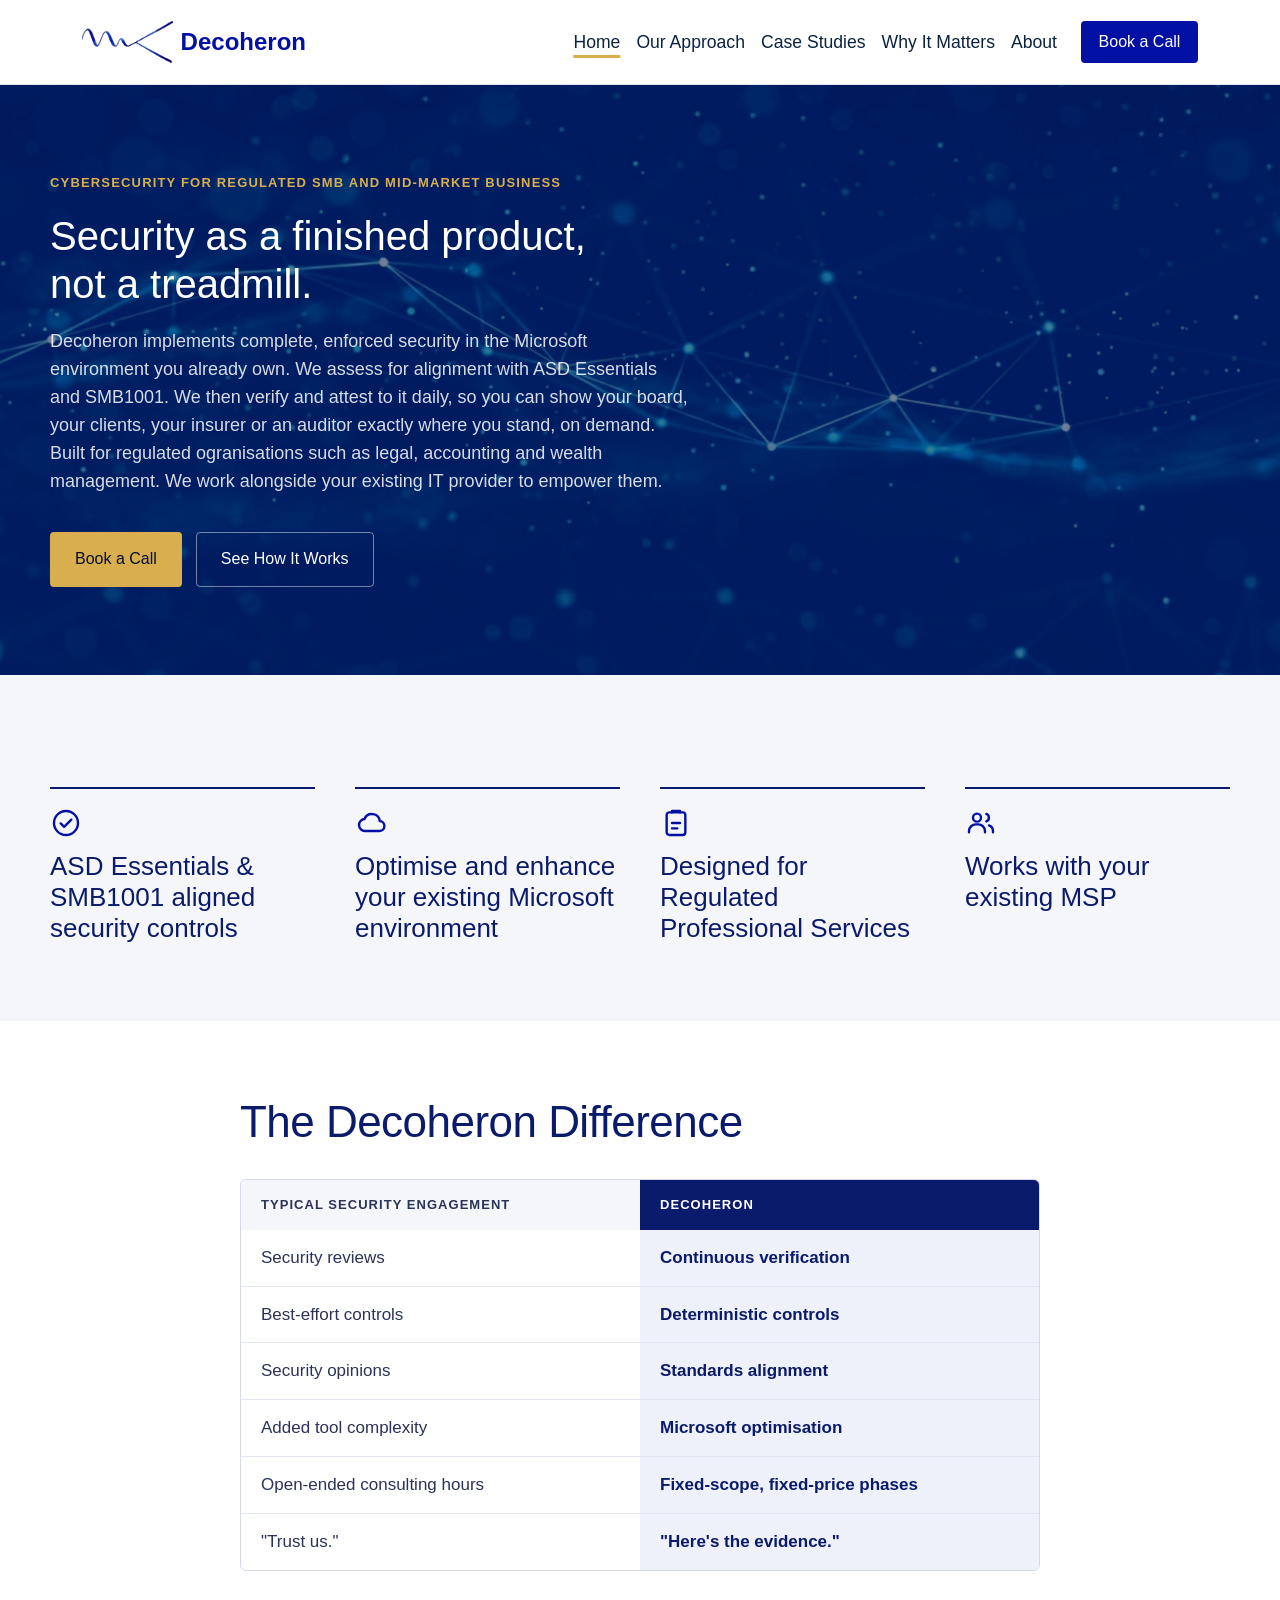
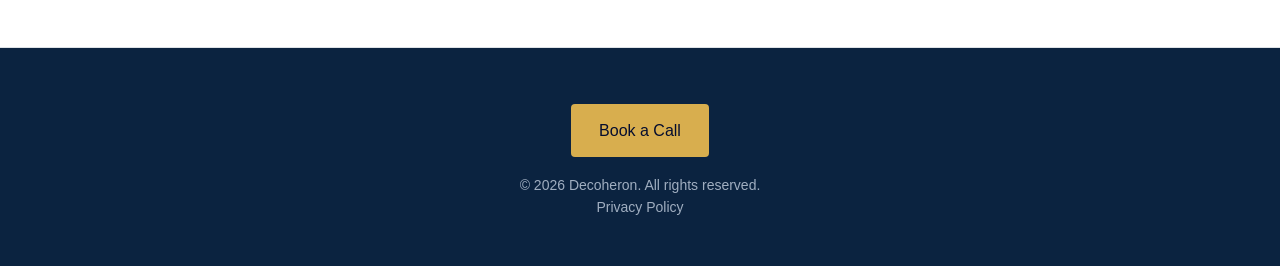
==== commit bfe67baf: "Majot site update Actual" ====
--- a/index.html
+++ b/index.html
@@ -1,3 +1,3 @@
 <!DOCTYPE html><html lang="en"><head><meta charset="UTF-8"><meta name="viewport" content="width=device-width, initial-scale=1.0"><title>Decoheron - Outcome Focused Cyber Security</title><meta charset="utf-8"><meta name="viewport" content="width=device-width, initial-scale=1, shrink-to-fit=no"><meta name="description" content="Liability-focused, deterministic cyber security provider in Melbourne."><meta name="author" content="info@decoheron.com"><title>Decoheron - Outcome Focused Cyber Security</title><link rel="icon" type="image/png" href="/favicon-96x96.png?v=20260821" sizes="96x96"><link rel="icon" type="image/svg+xml" href="/favicon.svg?v=20260821"><link rel="shortcut icon" href="/favicon.ico?v=20260821"><link rel="apple-touch-icon" sizes="180x180" href="/apple-touch-icon.png?v=20260821"><meta name="apple-mobile-web-app-title" content="Decoheron"><link rel="manifest" href="/site.webmanifest?v=20260821"><link rel="stylesheet" href="/assets/BaseLayout.CJnCNWrG.css"><link rel="stylesheet" href="/assets/index.ChbpD0Ct.css"></head><body class="d-flex flex-column min-vh-100 bg-dark"><nav class="navbar navbar-expand-lg navbar-cream sticky-top py-3" data-astro-cid-l7arcky5><div class="container" data-astro-cid-l7arcky5><a class="navbar-brand d-flex align-items-center gap-2 fw-bold fs-4" href="/" data-astro-cid-l7arcky5><img src="/assets/d_logo.DapiBBcV_py7vU.webp" alt="Decoheron Logo" loading="eager" data-astro-cid-l7arcky5="true" decoding="async" width="479" height="222" class="img-fluid hero-logo"><span data-astro-cid-l7arcky5>Decoheron</span></a><button class="navbar-toggler border-0" type="button" data-bs-toggle="collapse" data-bs-target="#navbarNav" aria-controls="navbarNav" aria-expanded="false" aria-label="Toggle navigation" data-astro-cid-l7arcky5><span class="navbar-toggler-icon" data-astro-cid-l7arcky5></span></button><div class="collapse navbar-collapse" id="navbarNav" data-astro-cid-l7arcky5><ul class="navbar-nav ms-auto align-items-lg-center" data-astro-cid-l7arcky5><li class="nav-item" data-astro-cid-l7arcky5><a class="nav-link active" aria-current="page" href="/" data-astro-cid-l7arcky5>Home</a></li><!-- <li class="nav-item">
                     <a class:list={['nav-link', { active: pathname.startsWith('/liabilities') }]} aria-current={pathname.startsWith('/liabilities') ? 'page' : undefined} href="/industries">Industries</a>
-                </li> --><li class="nav-item" data-astro-cid-l7arcky5><a class="nav-link" href="/solution" data-astro-cid-l7arcky5>Our Approach</a></li><li class="nav-item" data-astro-cid-l7arcky5><a class="nav-link" href="/case-studies" data-astro-cid-l7arcky5>Case Studies</a></li><li class="nav-item" data-astro-cid-l7arcky5><a class="nav-link" href="/liabilities" data-astro-cid-l7arcky5>Why It Matters</a></li><li class="nav-item" data-astro-cid-l7arcky5><a class="nav-link" href="/about" data-astro-cid-l7arcky5>About</a></li><!--                --><li class="nav-item nav-cta-item" data-astro-cid-l7arcky5><a class="nav-cta" href="#briefing" data-astro-cid-l7arcky5>Book a Call</a></li></ul></div></div></nav><main class="paper-grain-overlay"><section class="pg-hero pg-hero--home" aria-labelledby="dh-hero-title" data-astro-cid-lcdefpme><div class="dh-hero__inner" data-astro-cid-lcdefpme><div data-astro-cid-lcdefpme><p class="dh-eyebrow" data-astro-cid-lcdefpme>Cybersecurity for regulated SMBs</p><!-- Specialising in legal, accounting, and wealth management firms.--><h1 class="ph-hero__title" data-astro-cid-lcdefpme><span data-astro-cid-lcdefpme>Security as a finished product,</span><br data-astro-cid-lcdefpme><span data-astro-cid-lcdefpme>not a treadmill.</span></h1><p class="dh-hero__lede" data-astro-cid-lcdefpme>Decoheron implements complete, enforced security in the Microsoft environment you already own, aligned to ASD Essentials and SMB1001. Then we verify and attest to it daily, so you can show any client, insurer or auditor exactly where you stand, on demand. Built for regulated firms such as legal, accounting and wealth management. Keep your existing IT provider.</p><div class="dh-hero__actions" data-astro-cid-lcdefpme><a class="dh-btn dh-btn--primary" href="#briefing" data-astro-cid-lcdefpme>Book a Call</a><a class="dh-btn dh-btn--secondary" href="/solution" data-astro-cid-lcdefpme>See How It Works</a></div></div></div></section><section class="dh-section dh-section--paper" aria-labelledby="dh-diff-title" data-astro-cid-lcdefpme><div class="dh-wrap" data-astro-cid-lcdefpme><ul class="dh-pillars" data-astro-cid-lcdefpme><li class="dh-pillar" data-astro-cid-lcdefpme><span class="dh-pillar__icon" data-astro-cid-lcdefpme><svg viewBox="0 0 24 24" class="dh-ico" aria-hidden="true"><path d="M3 12a9 9 0 1 0 18 0 9 9 0 1 0 -18 0z"/><path d="M8 12.3l2.6 2.6L16 9.5"/></svg></span><h3 class="dh-pillar__name" data-astro-cid-lcdefpme>ASD Essentials &amp; SMB1001 Aligned Security Controls</h3></li><li class="dh-pillar" data-astro-cid-lcdefpme><span class="dh-pillar__icon" data-astro-cid-lcdefpme><svg viewBox="0 0 24 24" class="dh-ico" aria-hidden="true"><path d="M7.5 18a4.5 4.5 0 0 1-.4-8.98A6 6 0 0 1 18.6 10.5 3.75 3.75 0 0 1 18 18z"/></svg></span><h3 class="dh-pillar__name" data-astro-cid-lcdefpme>Optimise your Current Microsoft Environment</h3></li><li class="dh-pillar" data-astro-cid-lcdefpme><span class="dh-pillar__icon" data-astro-cid-lcdefpme><svg viewBox="0 0 24 24" class="dh-ico" aria-hidden="true"><path d="M7 4h10a2 2 0 0 1 2 2v13a2 2 0 0 1 -2 2h-10a2 2 0 0 1 -2 -2v-13a2 2 0 0 1 2 -2z"/><path d="M9 4V3h6v1"/><path d="M9 12h6M9 16h4"/></svg></span><h3 class="dh-pillar__name" data-astro-cid-lcdefpme>Designed for Regulated Professional Services</h3></li><li class="dh-pillar" data-astro-cid-lcdefpme><span class="dh-pillar__icon" data-astro-cid-lcdefpme><svg viewBox="0 0 24 24" class="dh-ico" aria-hidden="true"><path d="M6 8a3 3 0 1 0 6 0 3 3 0 1 0 -6 0z"/><path d="M3 19v-1a5 5 0 0 1 5-5h2a5 5 0 0 1 5 5v1"/><path d="M16 5.2a3 3 0 0 1 0 5.6"/><path d="M21 19v-1a4.5 4.5 0 0 0-3-4.2"/></svg></span><h3 class="dh-pillar__name" data-astro-cid-lcdefpme>Works Alongside your Existing MSP</h3></li></ul></div></section><section class="dh-section dh-section--paper" aria-labelledby="dh-compare-title" data-astro-cid-lcdefpme><div class="dh-wrap dh-narrow" data-astro-cid-lcdefpme><h2 class="dh-h2" id="dh-compare-title" data-astro-cid-lcdefpme>The Decoheron Difference</h2><div class="dh-table-wrap" data-astro-cid-lcdefpme><table class="dh-table" data-astro-cid-lcdefpme><thead data-astro-cid-lcdefpme><tr data-astro-cid-lcdefpme><th scope="col" data-astro-cid-lcdefpme>Typical security engagement</th><th scope="col" data-astro-cid-lcdefpme>Decoheron</th></tr></thead><tbody data-astro-cid-lcdefpme><tr data-astro-cid-lcdefpme><td data-astro-cid-lcdefpme>Security reviews</td><th scope="row" data-astro-cid-lcdefpme>Continuous verification</th></tr><tr data-astro-cid-lcdefpme><td data-astro-cid-lcdefpme>Best-effort controls</td><th scope="row" data-astro-cid-lcdefpme>Deterministic controls</th></tr><tr data-astro-cid-lcdefpme><td data-astro-cid-lcdefpme>Security opinions</td><th scope="row" data-astro-cid-lcdefpme>Standards alignment</th></tr><tr data-astro-cid-lcdefpme><td data-astro-cid-lcdefpme>Added tool complexity</td><th scope="row" data-astro-cid-lcdefpme>Microsoft optimisation</th></tr><tr data-astro-cid-lcdefpme><td data-astro-cid-lcdefpme>Open-ended consulting hours</td><th scope="row" data-astro-cid-lcdefpme>Fixed-scope, fixed-price phases</th></tr><tr data-astro-cid-lcdefpme><td data-astro-cid-lcdefpme>&quot;Trust us.&quot;</td><th scope="row" data-astro-cid-lcdefpme>&quot;Here&#39;s the evidence.&quot;</th></tr></tbody></table></div></div></section><section id="briefing" class="py-5 bg-dark text-white" style="display: none;"><div class="container py-4"><div class="row justify-content-center"><div class="col-lg-8 text-center"><h2 class="mb-3">Request a Discussion</h2><p class="text-subtle-light mb-4">Let's discuss how your current posture measures up against legal obligations, insurance mandates, and core controls.</p><div id="form-result" class="mb-4 d-none"></div><form id="briefing-form" class="row g-3 text-start"><input type="hidden" name="access_key" value="e4e88509-f505-4f2e-a630-6c46a250e380"><input type="hidden" name="subject" value="New Discussion Request"><input type="checkbox" name="botcheck" class="d-none" style="display: none;"><div class="col-md-6"><label for="name" class="form-label">Name</label><input type="text" name="name" class="form-control" id="name" autocomplete="name" placeholder="John Doe" required></div><div class="col-md-6"><label for="email" class="form-label">Email</label><input type="email" name="email" class="form-control" id="email" autocomplete="email" placeholder="john@company.com" required></div><div class="col-12"><label for="company" class="form-label">Company</label><input type="text" name="company" class="form-control" id="company" autocomplete="organisation" placeholder="Company Name"></div><div class="col-12"><label for="notes" class="form-label">Areas of Concern (Optional - Do not include confidential information)</label><textarea name="message" class="form-control" id="notes" rows="3" placeholder="e.g., Cyber insurance requirements"></textarea></div><div class="col-12 text-center mt-4"><button type="submit" id="submit-btn" class="btn btn-primary btn-lg px-5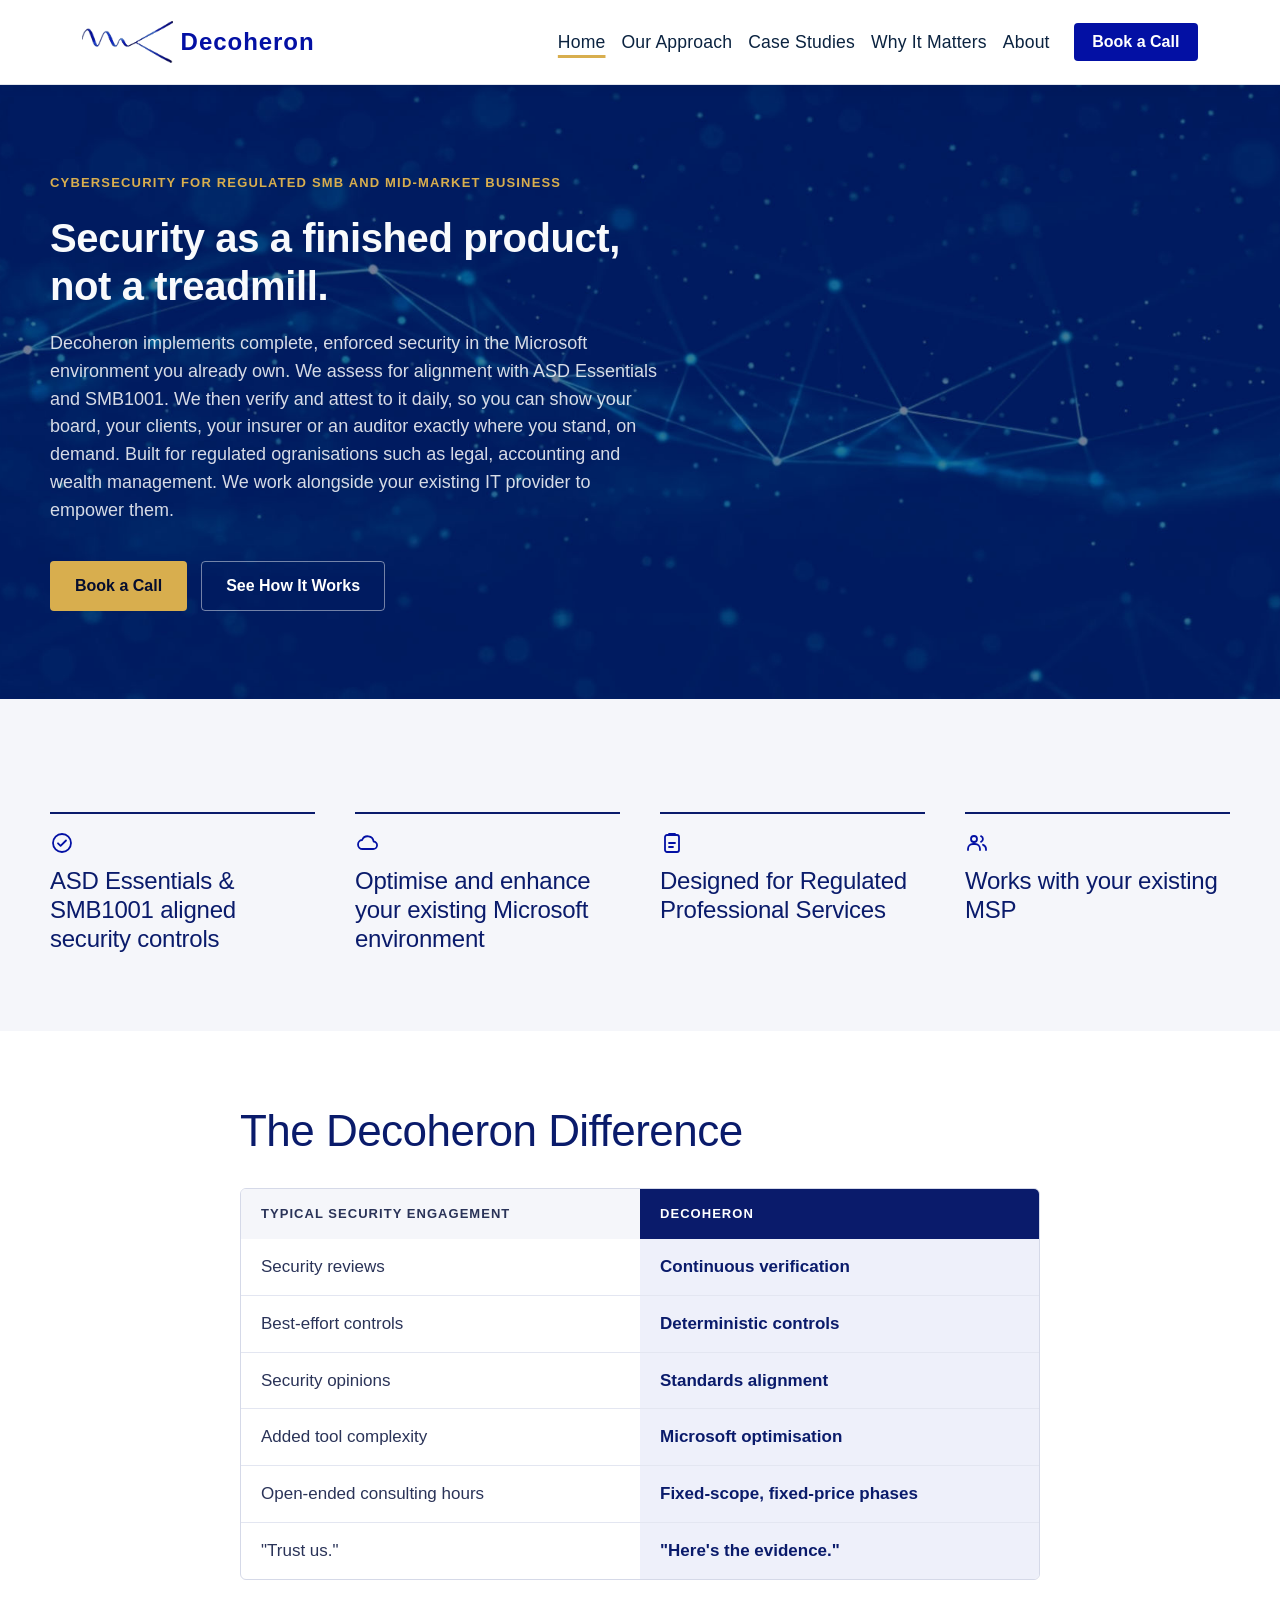
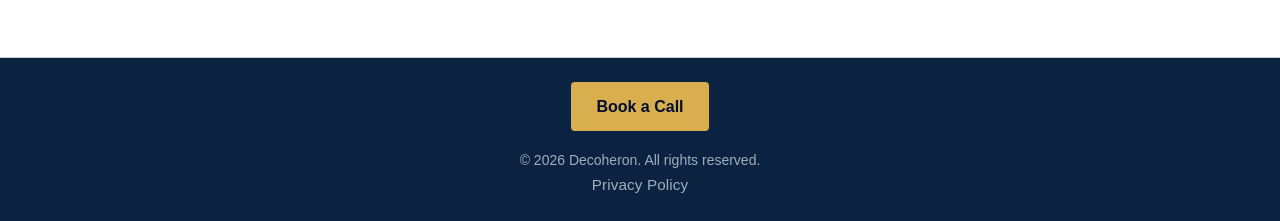
